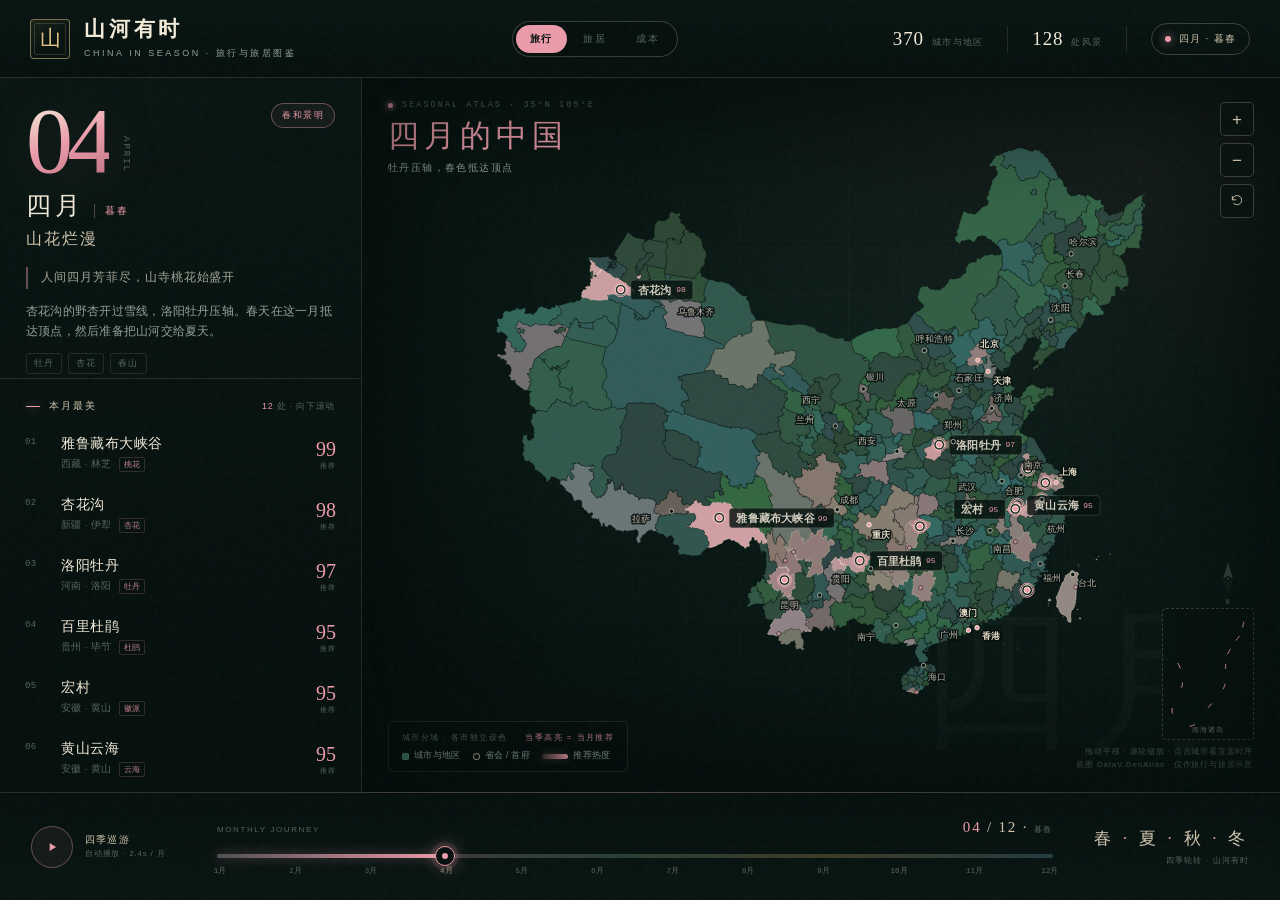
==== 中国四季旅行地图.html @ ec567b85 "Publish China season atlas with GitHub Pages entry" ====
<!DOCTYPE html>
<html lang="zh-CN">
<head>
<meta charset="UTF-8">
<meta name="viewport" content="width=device-width, initial-scale=1.0">
<meta name="theme-color" content="#07110f">
<title>山河有时 · 中国四季旅行与旅居图鉴</title>
<style>:root {
  --bg: #06100e;
  --bg-2: #081512;
  --panel: rgba(8, 20, 17, .78);
  --panel-solid: #0a1815;
  --ink: #f2ead8;
  --ink-dim: #cfc4ac;
  --muted: #8fa39a;
  --faint: #52665f;
  --line: rgba(234, 222, 193, .12);
  --line-strong: rgba(234, 222, 193, .22);
  --gold: #e6c387;
  --gold-bright: #f2d8a4;
  --accent: #eda0ad;
  --accent-rgb: 237, 160, 173;
  --accent-2: #c77f8e;
  --serif: "STZhongsong", "Songti SC", "Noto Serif SC", "SimSun", serif;
  --sans: "PingFang SC", "Microsoft YaHei", "Noto Sans SC", "Hiragino Sans GB", sans-serif;
  --mono: "SFMono-Regular", Consolas, "Liberation Mono", monospace;
}

* { box-sizing: border-box; }

html, body { height: 100%; }

body {
  margin: 0;
  overflow: hidden;
  background: var(--bg);
  color: var(--ink);
  font-family: var(--sans);
  -webkit-font-smoothing: antialiased;
  text-rendering: optimizeLegibility;
}

body::before {
  content: "";
  position: fixed;
  inset: 0;
  z-index: 100;
  pointer-events: none;
  opacity: .045;
  background-image: url("data:image/svg+xml,%3Csvg viewBox='0 0 180 180' xmlns='http://www.w3.org/2000/svg'%3E%3Cfilter id='n'%3E%3CfeTurbulence type='fractalNoise' baseFrequency='.9' numOctaves='3' stitchTiles='stitch'/%3E%3C/filter%3E%3Crect width='100%25' height='100%25' filter='url(%23n)' opacity='.55'/%3E%3C/svg%3E");
}

button, input { font: inherit; }
button { color: inherit; }
button, [role="button"] { -webkit-tap-highlight-color: transparent; }
button:focus-visible, input:focus-visible, [tabindex]:focus-visible {
  outline: 2px solid var(--accent);
  outline-offset: 3px;
}

::selection { background: rgba(var(--accent-rgb), .3); color: #fff; }

#app {
  height: 100vh;
  display: grid;
  grid-template-rows: 78px minmax(0, 1fr) 108px;
  position: relative;
  isolation: isolate;
}

/* ---------- header ---------- */
.topbar {
  display: flex;
  align-items: center;
  justify-content: space-between;
  gap: 24px;
  padding: 0 30px;
  border-bottom: 1px solid var(--line);
  background: linear-gradient(180deg, rgba(9, 22, 19, .96), rgba(7, 17, 15, .82));
  position: relative;
  z-index: 10;
}

.brand { display: flex; align-items: center; gap: 14px; min-width: 0; }

.seal {
  width: 40px;
  height: 40px;
  border: 1px solid rgba(230, 195, 135, .52);
  border-radius: 4px;
  display: grid;
  place-items: center;
  position: relative;
  color: var(--gold);
  font-family: var(--serif);
  font-size: 21px;
  line-height: 1;
  background: linear-gradient(145deg, rgba(230, 195, 135, .08), transparent 60%);
  flex: 0 0 auto;
}
.seal::after {
  content: "";
  position: absolute;
  inset: 3px;
  border: 1px solid rgba(230, 195, 135, .18);
  border-radius: 2px;
}

.brand-copy h1 {
  margin: 0;
  font-family: var(--serif);
  font-size: 21px;
  font-weight: 600;
  letter-spacing: .18em;
  line-height: 1.2;
  white-space: nowrap;
}
.brand-copy p {
  margin: 4px 0 0;
  color: var(--muted);
  font-size: 9px;
  letter-spacing: .28em;
  text-transform: uppercase;
  white-space: nowrap;
}

.top-meta {
  display: flex;
  align-items: center;
  gap: 24px;
  color: var(--muted);
  font-size: 11px;
  letter-spacing: .08em;
}
.top-stat { display: flex; align-items: baseline; gap: 8px; }
.top-stat strong {
  color: var(--ink);
  font-family: var(--serif);
  font-size: 19px;
  font-weight: 500;
}
.top-stat span { color: var(--faint); font-size: 9px; letter-spacing: .14em; }
.top-divider { width: 1px; height: 26px; background: var(--line); }
.top-pill {
  display: inline-flex;
  align-items: center;
  gap: 8px;
  border: 1px solid var(--line-strong);
  border-radius: 999px;
  padding: 8px 13px;
  color: var(--ink-dim);
  font-size: 10px;
  letter-spacing: .12em;
  white-space: nowrap;
}
.top-pill i {
  width: 6px; height: 6px; border-radius: 50%;
  background: var(--accent);
  box-shadow: 0 0 10px rgba(var(--accent-rgb), .9);
}

/* ---------- layout ---------- */
.workspace {
  min-height: 0;
  display: grid;
  grid-template-columns: 362px minmax(0, 1fr);
  position: relative;
  z-index: 2;
}

/* ---------- sidebar ---------- */
.sidebar {
  min-height: 0;
  display: flex;
  flex-direction: column;
  border-right: 1px solid var(--line);
  background:
    linear-gradient(180deg, rgba(9, 22, 19, .9), rgba(6, 16, 14, .72)),
    radial-gradient(520px 260px at 0% 0%, rgba(var(--accent-rgb), .07), transparent 70%);
  overflow: hidden;
  position: relative;
  z-index: 3;
}
.sidebar::after {
  content: "";
  position: absolute;
  top: 0; right: -1px; bottom: 0; width: 1px;
  background: linear-gradient(180deg, transparent, rgba(var(--accent-rgb), .45), transparent);
  opacity: .55;
  pointer-events: none;
}

.month-hero {
  padding: 25px 26px 0;
  flex: 0 0 auto;
}
.month-head { display: flex; align-items: flex-start; justify-content: space-between; }

.month-figure {
  display: flex;
  align-items: flex-end;
  gap: 12px;
}
.month-num {
  font-family: var(--serif);
  font-size: 94px;
  font-weight: 500;
  line-height: .76;
  letter-spacing: -.06em;
  color: transparent;
  background: linear-gradient(160deg, var(--ink) 0%, var(--accent) 52%, var(--accent-2) 100%);
  -webkit-background-clip: text;
  background-clip: text;
  filter: drop-shadow(0 8px 28px rgba(var(--accent-rgb), .13));
  transform: translateY(2px);
  transition: background .5s ease;
}
.month-en {
  font-family: var(--mono);
  color: var(--faint);
  font-size: 9px;
  letter-spacing: .22em;
  writing-mode: vertical-rl;
  margin-bottom: 2px;
}
.month-seal {
  border: 1px solid rgba(var(--accent-rgb), .4);
  color: var(--accent);
  border-radius: 999px;
  padding: 5px 10px;
  font-size: 9px;
  letter-spacing: .16em;
  background: rgba(var(--accent-rgb), .06);
  white-space: nowrap;
  transition: border-color .5s, color .5s, background .5s;
}

.month-title-row {
  display: flex;
  align-items: baseline;
  gap: 10px;
  margin-top: 15px;
}
.month-cn {
  font-family: var(--serif);
  font-size: 25px;
  letter-spacing: .16em;
  font-weight: 500;
}
.month-season {
  color: var(--accent);
  font-size: 10px;
  letter-spacing: .22em;
  padding-left: 10px;
  border-left: 1px solid rgba(var(--accent-rgb), .35);
  transition: color .5s;
}
.month-headline {
  margin: 7px 0 0;
  font-family: var(--serif);
  font-size: 16px;
  font-weight: 500;
  letter-spacing: .12em;
  color: var(--ink-dim);
}

.month-poem {
  margin: 17px 0 0;
  padding-left: 13px;
  border-left: 2px solid rgba(var(--accent-rgb), .42);
  font-family: var(--serif);
  color: rgba(242, 234, 216, .68);
  font-size: 12px;
  line-height: 1.8;
  letter-spacing: .08em;
  transition: border-color .5s;
}
.month-copy {
  margin: 12px 0 0;
  color: var(--muted);
  font-size: 11.5px;
  line-height: 1.75;
  letter-spacing: .02em;
  min-height: 40px;
}
.keyword-row { display: flex; flex-wrap: wrap; gap: 6px; margin-top: 12px; }
.keyword {
  font-size: 9px;
  letter-spacing: .12em;
  color: var(--faint);
  border: 1px solid var(--line);
  border-radius: 3px;
  padding: 3px 7px;
}

.best-head {
  display: flex;
  align-items: center;
  justify-content: space-between;
  padding: 20px 26px 10px;
  margin-top: 4px;
  border-top: 1px solid var(--line);
  flex: 0 0 auto;
}
.best-head h3 {
  margin: 0;
  font-size: 10px;
  color: var(--ink-dim);
  font-weight: 500;
  letter-spacing: .2em;
  display: flex;
  align-items: center;
  gap: 9px;
}
.best-head h3::before {
  content: "";
  width: 14px; height: 1px;
  background: var(--accent);
  box-shadow: 0 0 8px rgba(var(--accent-rgb), .7);
}
.best-count { color: var(--faint); font-size: 9px; letter-spacing: .08em; }
.best-count b { color: var(--accent); font-weight: 500; }

.best-list {
  flex: 1 1 auto;
  min-height: 0;
  overflow-y: auto;
  overflow-x: hidden;
  padding: 0 12px 18px;
  scrollbar-width: thin;
  scrollbar-color: rgba(var(--accent-rgb), .3) transparent;
  overscroll-behavior: contain;
}
.best-list::-webkit-scrollbar { width: 5px; }
.best-list::-webkit-scrollbar-thumb {
  background: rgba(var(--accent-rgb), .24);
  border-radius: 10px;
}

.spot-card {
  width: 100%;
  display: grid;
  grid-template-columns: 28px minmax(0, 1fr) auto;
  align-items: center;
  gap: 8px;
  padding: 11px 12px;
  border: 1px solid transparent;
  border-radius: 6px;
  background: transparent;
  text-align: left;
  cursor: pointer;
  position: relative;
  transition: background .2s ease, border-color .2s ease, transform .2s ease;
  animation: cardIn .5s cubic-bezier(.22, .8, .24, 1) both;
  animation-delay: calc(var(--i) * 24ms);
}
.spot-card::before {
  content: "";
  position: absolute;
  left: 0; top: 12px; bottom: 12px;
  width: 2px;
  border-radius: 2px;
  background: var(--accent);
  opacity: 0;
  transform: scaleY(.4);
  transition: opacity .2s, transform .2s;
}
.spot-card:hover, .spot-card.is-hover {
  background: linear-gradient(90deg, rgba(var(--accent-rgb), .09), rgba(255, 255, 255, .015));
  border-color: rgba(var(--accent-rgb), .16);
  transform: translateX(2px);
}
.spot-card:hover::before, .spot-card.is-hover::before { opacity: 1; transform: scaleY(1); }
.spot-card.is-selected { background: rgba(var(--accent-rgb), .08); border-color: rgba(var(--accent-rgb), .28); }

.spot-rank {
  font-family: var(--mono);
  font-size: 9px;
  color: var(--faint);
  letter-spacing: .04em;
  padding-top: 2px;
  align-self: start;
}
.spot-main { min-width: 0; }
.spot-name {
  display: block;
  font-family: var(--serif);
  font-size: 14px;
  letter-spacing: .04em;
  color: var(--ink);
  white-space: nowrap;
  overflow: hidden;
  text-overflow: ellipsis;
}
.spot-meta {
  display: flex;
  align-items: center;
  gap: 7px;
  margin-top: 4px;
  color: var(--faint);
  font-size: 9.5px;
  letter-spacing: .04em;
  white-space: nowrap;
  overflow: hidden;
  text-overflow: ellipsis;
}
.spot-meta em {
  font-style: normal;
  color: rgba(var(--accent-rgb), .8);
  border: 1px solid rgba(var(--accent-rgb), .19);
  border-radius: 2px;
  padding: 1px 4px;
  font-size: 8px;
  letter-spacing: .04em;
}
.spot-score {
  font-family: var(--serif);
  font-size: 20px;
  color: var(--accent);
  line-height: 1;
  text-align: right;
  min-width: 30px;
  transition: color .5s;
}
.spot-score small {
  display: block;
  font-family: var(--sans);
  font-size: 7px;
  color: var(--faint);
  letter-spacing: .12em;
  margin-top: 3px;
}

@keyframes cardIn {
  from { opacity: 0; transform: translateY(7px); }
  to { opacity: 1; transform: translateY(0); }
}

/* ---------- map ---------- */
.map-stage {
  position: relative;
  min-width: 0;
  min-height: 0;
  overflow: hidden;
  background:
    radial-gradient(900px 620px at 56% 45%, rgba(28, 68, 58, .26), transparent 66%),
    radial-gradient(700px 420px at 84% 12%, rgba(var(--accent-rgb), .06), transparent 70%),
    linear-gradient(155deg, #071310 0%, #06100e 55%, #081512 100%);
  touch-action: none;
  isolation: isolate;
}
.map-stage::before {
  content: "";
  position: absolute;
  inset: 0;
  pointer-events: none;
  background-image:
    linear-gradient(rgba(222, 238, 227, .022) 1px, transparent 1px),
    linear-gradient(90deg, rgba(222, 238, 227, .022) 1px, transparent 1px);
  background-size: 54px 54px;
  mask-image: radial-gradient(circle at 55% 50%, #000 20%, transparent 82%);
  -webkit-mask-image: radial-gradient(circle at 55% 50%, #000 20%, transparent 82%);
}
.map-stage::after {
  content: "";
  position: absolute;
  inset: 0;
  pointer-events: none;
  box-shadow: inset 0 0 120px 24px rgba(2, 8, 7, .58);
  z-index: 5;
}

.map-svg {
  position: absolute;
  inset: 0;
  width: 100%;
  height: 100%;
  display: block;
  z-index: 2;
  cursor: grab;
  touch-action: none;
  overflow: visible;
  user-select: none;
}
.map-svg.is-dragging { cursor: grabbing; }

.graticule {
  fill: none;
  stroke: rgba(219, 236, 224, .065);
  stroke-width: .6;
  stroke-dasharray: 2 7;
  vector-effect: non-scaling-stroke;
}

.map-city {
  stroke: rgba(4, 12, 10, .58);
  stroke-width: .55;
  stroke-linejoin: round;
  vector-effect: non-scaling-stroke;
  transition: fill .45s ease, stroke .2s ease, stroke-width .2s ease;
}
.map-city.is-hot {
  stroke: rgba(255, 242, 214, .38);
  stroke-width: .95;
}
.map-city.is-focus {
  stroke: rgba(var(--accent-rgb), .95);
  stroke-width: 1.6;
}

.capital-layer, .marker-layer { pointer-events: none; }

.capital-leader {
  stroke: rgba(235, 226, 205, .24);
  stroke-width: .7;
  stroke-dasharray: 2 2;
  vector-effect: non-scaling-stroke;
}
.capital-dot {
  fill: #071310;
  stroke: rgba(242, 234, 216, .62);
  stroke-width: 1;
  vector-effect: non-scaling-stroke;
}
.capital.is-municipality .capital-dot {
  fill: var(--accent);
  stroke: rgba(255, 246, 225, .9);
}
.capital-label {
  font-family: var(--sans);
  font-size: 9px;
  font-weight: 500;
  fill: rgba(242, 234, 216, .78);
  paint-order: stroke;
  stroke: rgba(4, 11, 9, .86);
  stroke-width: 2.8;
  stroke-linejoin: round;
  letter-spacing: .03em;
  text-anchor: middle;
  user-select: none;
}
.capital.is-municipality .capital-label {
  fill: rgba(255, 244, 220, .9);
  font-weight: 600;
}

.spot-pulse {
  fill: none;
  stroke: var(--accent);
  stroke-width: 1;
  transform-box: fill-box;
  transform-origin: center;
  animation: spotPulse 2.8s ease-out infinite;
}
@keyframes spotPulse {
  0% { transform: scale(.55); opacity: .55; }
  65% { transform: scale(1.9); opacity: 0; }
  100% { transform: scale(1.9); opacity: 0; }
}
.spot-dot {
  fill: rgba(var(--accent-rgb), .55);
  stroke: rgba(7, 19, 16, .8);
  stroke-width: .7;
  vector-effect: non-scaling-stroke;
}
.spot-marker.is-top .spot-dot {
  fill: var(--accent);
  stroke: rgba(255, 246, 225, .9);
  stroke-width: 1;
}
.spot-ring {
  fill: rgba(6, 16, 14, .82);
  stroke: rgba(255, 246, 225, .8);
  stroke-width: 1;
  vector-effect: non-scaling-stroke;
}
.spot-marker.is-hover .spot-ring,
.spot-marker.is-selected .spot-ring {
  stroke: var(--accent);
  stroke-width: 1.6;
}
.spot-label-bg {
  fill: rgba(6, 16, 14, .82);
  stroke: rgba(235, 226, 205, .18);
  stroke-width: .8;
  vector-effect: non-scaling-stroke;
}
.spot-marker.is-hover .spot-label-bg,
.spot-marker.is-selected .spot-label-bg {
  fill: rgba(11, 29, 25, .95);
  stroke: rgba(var(--accent-rgb), .78);
}
.spot-label-text {
  font-family: var(--sans);
  font-size: 10.5px;
  font-weight: 600;
  fill: rgba(242, 234, 216, .86);
  letter-spacing: .02em;
}
.spot-marker.is-hover .spot-label-text,
.spot-marker.is-selected .spot-label-text { fill: #fff5df; }
.spot-label-score {
  font-family: var(--mono);
  font-size: 8px;
  font-weight: 500;
  fill: var(--accent);
  text-anchor: end;
}

.map-watermark {
  position: absolute;
  right: 3.2%;
  bottom: 7%;
  z-index: 1;
  font-family: var(--serif);
  font-size: clamp(80px, 12vw, 180px);
  line-height: .8;
  letter-spacing: .08em;
  color: rgba(235, 226, 205, .028);
  pointer-events: none;
  user-select: none;
  white-space: nowrap;
}

.map-hud {
  position: absolute;
  top: 22px;
  left: 26px;
  z-index: 4;
  pointer-events: none;
}
.map-eyebrow {
  display: flex;
  align-items: center;
  gap: 9px;
  color: var(--faint);
  font-family: var(--mono);
  font-size: 8.5px;
  letter-spacing: .24em;
  text-transform: uppercase;
}
.map-eyebrow::before {
  content: "";
  width: 5px; height: 5px;
  background: var(--accent);
  border-radius: 50%;
  box-shadow: 0 0 0 3px rgba(var(--accent-rgb), .12), 0 0 12px rgba(var(--accent-rgb), .8);
}
.map-hud h2 {
  margin: 8px 0 0;
  font-family: var(--serif);
  font-size: 31px;
  font-weight: 500;
  letter-spacing: .16em;
  line-height: 1.15;
  color: rgba(242, 234, 216, .94);
}
.map-hud h2 span { color: var(--accent); }
.map-hud p {
  margin: 7px 0 0;
  color: var(--muted);
  font-size: 10px;
  letter-spacing: .14em;
}

.map-tools {
  position: absolute;
  top: 24px;
  right: 26px;
  z-index: 8;
  display: flex;
  flex-direction: column;
  gap: 7px;
}
.tool-btn {
  width: 34px; height: 34px;
  border-radius: 5px;
  border: 1px solid var(--line-strong);
  background: rgba(7, 18, 15, .72);
  backdrop-filter: blur(8px);
  color: var(--ink-dim);
  cursor: pointer;
  display: grid;
  place-items: center;
  font-size: 17px;
  line-height: 1;
  transition: border-color .2s, color .2s, background .2s;
}
.tool-btn:hover {
  border-color: rgba(var(--accent-rgb), .55);
  color: var(--accent);
  background: rgba(var(--accent-rgb), .08);
}
.tool-btn svg { width: 15px; height: 15px; }
.tool-btn.reset svg { width: 14px; height: 14px; }

.compass {
  position: absolute;
  right: 34px;
  bottom: 178px;
  z-index: 4;
  width: 36px;
  height: 54px;
  color: var(--faint);
  pointer-events: none;
  text-align: center;
  font-family: var(--mono);
  font-size: 7px;
  letter-spacing: .12em;
}
.compass svg { width: 100%; height: 36px; opacity: .7; }

.map-legend {
  position: absolute;
  left: 26px;
  bottom: 20px;
  z-index: 4;
  max-width: min(620px, calc(100% - 260px));
  padding: 10px 13px 9px;
  border: 1px solid var(--line);
  border-radius: 6px;
  background: rgba(6, 16, 14, .58);
  backdrop-filter: blur(10px);
  pointer-events: none;
}
.legend-title {
  display: flex;
  align-items: center;
  justify-content: space-between;
  gap: 18px;
  color: var(--faint);
  font-size: 8px;
  letter-spacing: .18em;
  margin-bottom: 7px;
}
.legend-title b { color: rgba(var(--accent-rgb), .85); font-weight: 500; }
.legend-row { display: flex; flex-wrap: wrap; gap: 5px 12px; }
.legend-item {
  display: inline-flex;
  align-items: center;
  gap: 5px;
  color: var(--muted);
  font-size: 8.5px;
  letter-spacing: .04em;
}
.legend-dot {
  width: 7px; height: 7px;
  border-radius: 2px;
  box-shadow: inset 0 0 0 1px rgba(255, 255, 255, .1);
}
.city-swatch { background: #3f7768; }
.legend-capital {
  display: inline-block;
  width: 7px; height: 7px;
  border-radius: 50%;
  border: 1px solid rgba(242, 234, 216, .65);
  background: #071310;
  box-shadow: 0 0 0 1px rgba(0, 0, 0, .25);
}
.legend-heat {
  display: inline-block;
  width: 26px; height: 5px;
  border-radius: 4px;
  background: linear-gradient(90deg, rgba(var(--accent-rgb), .22), var(--accent));
  box-shadow: 0 0 8px rgba(var(--accent-rgb), .3);
}

.map-note {
  position: absolute;
  right: 27px;
  bottom: 20px;
  z-index: 4;
  color: rgba(143, 163, 154, .5);
  font-size: 8px;
  letter-spacing: .1em;
  pointer-events: none;
  text-align: right;
  line-height: 1.6;
}

.south-sea {
  position: absolute;
  right: 26px;
  bottom: 52px;
  z-index: 4;
  width: 92px;
  height: 132px;
  border: 1px dashed rgba(234, 222, 193, .22);
  border-radius: 4px;
  background: #071310;
  overflow: hidden;
  pointer-events: none;
}
.south-sea svg { width: 100%; height: 100%; display: block; }
.south-sea-path {
  fill: rgba(var(--accent-rgb), .17);
  stroke: rgba(var(--accent-rgb), .72);
  stroke-width: .8;
  vector-effect: non-scaling-stroke;
}
.south-sea span {
  position: absolute;
  left: 0; right: 0; bottom: 4px;
  text-align: center;
  color: rgba(234, 222, 193, .48);
  font-size: 7px;
  letter-spacing: .16em;
}

.map-tip {
  position: absolute;
  z-index: 20;
  min-width: 170px;
  max-width: 246px;
  padding: 11px 13px;
  border-radius: 5px;
  border: 1px solid rgba(var(--accent-rgb), .28);
  background: rgba(6, 16, 14, .93);
  box-shadow: 0 16px 40px rgba(0, 0, 0, .45), 0 0 0 1px rgba(0, 0, 0, .2);
  backdrop-filter: blur(12px);
  pointer-events: none;
  opacity: 0;
  transform: translateY(5px);
  transition: opacity .15s ease, transform .15s ease;
}
.map-tip.is-on { opacity: 1; transform: translateY(0); }
.tip-kicker { color: var(--accent); font-size: 8px; letter-spacing: .14em; margin-bottom: 4px; }
.tip-title {
  font-family: var(--serif);
  font-size: 15px;
  letter-spacing: .04em;
  color: var(--ink);
  line-height: 1.35;
}
.tip-desc { color: var(--muted); font-size: 9.5px; line-height: 1.6; margin-top: 5px; }
.tip-score { display: flex; align-items: baseline; gap: 6px; margin-top: 6px; }
.tip-score strong { font-family: var(--serif); font-size: 22px; color: var(--accent); font-weight: 500; }
.tip-score span { color: var(--faint); font-size: 8px; letter-spacing: .1em; }
.tip-tags { display: flex; gap: 5px; margin-top: 6px; flex-wrap: wrap; }
.tip-tags i {
  font-style: normal;
  color: rgba(var(--accent-rgb), .85);
  border: 1px solid rgba(var(--accent-rgb), .22);
  border-radius: 2px;
  padding: 1px 5px;
  font-size: 8px;
}
.tip-hint { color: var(--faint); font-size: 8px; letter-spacing: .08em; margin-top: 7px; }
.tip-city-list { list-style: none; margin: 7px 0 0; padding: 0; }
.tip-city-list li {
  display: flex;
  justify-content: space-between;
  gap: 12px;
  color: var(--ink-dim);
  font-size: 9.5px;
  padding: 3px 0;
  border-top: 1px solid rgba(234, 222, 193, .06);
}
.tip-city-list li b { color: var(--accent); font-weight: 500; font-family: var(--mono); font-size: 8px; }

/* ---------- footer / timeline ---------- */
.timeline {
  border-top: 1px solid var(--line);
  background:
    linear-gradient(0deg, rgba(9, 22, 19, .96), rgba(7, 17, 15, .82));
  display: grid;
  grid-template-columns: 160px minmax(0, 1fr) 170px;
  align-items: center;
  gap: 26px;
  padding: 0 31px;
  position: relative;
  z-index: 9;
}
.timeline::before {
  content: "";
  position: absolute;
  top: -1px; left: 0; right: 0; height: 1px;
  background: linear-gradient(90deg, transparent, rgba(var(--accent-rgb), .38), transparent);
  opacity: .55;
  pointer-events: none;
}

.play-wrap { display: flex; align-items: center; gap: 12px; }
.play-btn {
  width: 42px; height: 42px;
  border-radius: 50%;
  border: 1px solid rgba(var(--accent-rgb), .38);
  background: rgba(var(--accent-rgb), .06);
  color: var(--accent);
  cursor: pointer;
  display: grid;
  place-items: center;
  transition: background .2s, box-shadow .2s, border-color .2s;
  flex: 0 0 auto;
}
.play-btn:hover {
  background: rgba(var(--accent-rgb), .14);
  box-shadow: 0 0 24px rgba(var(--accent-rgb), .18);
}
.play-btn svg { width: 14px; height: 14px; }
.play-btn.is-on { animation: playGlow 2.4s ease-in-out infinite; }
@keyframes playGlow {
  0%, 100% { box-shadow: 0 0 0 0 rgba(var(--accent-rgb), .18); }
  50% { box-shadow: 0 0 0 7px rgba(var(--accent-rgb), 0); }
}
.play-label { line-height: 1.35; }
.play-label strong { display: block; font-size: 10px; font-weight: 500; letter-spacing: .12em; color: var(--ink-dim); }
.play-label span { display: block; margin-top: 3px; font-size: 8px; letter-spacing: .1em; color: var(--faint); }

.slider-block { min-width: 0; padding-top: 2px; }
.slider-meta {
  display: flex;
  justify-content: space-between;
  align-items: baseline;
  margin-bottom: 2px;
}
.slider-meta span { color: var(--faint); font-size: 8px; letter-spacing: .2em; text-transform: uppercase; }
.slider-meta strong {
  font-family: var(--serif);
  font-weight: 500;
  font-size: 15px;
  letter-spacing: .12em;
  color: var(--ink-dim);
}
.slider-meta strong b { color: var(--accent); font-weight: 500; }

.slider-shell { position: relative; height: 38px; }
.slider-track {
  position: absolute;
  left: 0; right: 0; top: 16px;
  height: 4px;
  border-radius: 99px;
  background: linear-gradient(90deg, #6cb8cd 0%, #e4a9ba 25%, #8fcb9f 48%, #e2b064 73%, #7cc0d5 100%);
  opacity: .24;
  box-shadow: inset 0 0 0 1px rgba(255,255,255,.06);
}
.slider-fill {
  position: absolute;
  left: 0; top: 16px;
  height: 4px;
  border-radius: 99px;
  background: linear-gradient(90deg, rgba(var(--accent-rgb), .22), var(--accent));
  box-shadow: 0 0 12px rgba(var(--accent-rgb), .38);
  pointer-events: none;
  transition: width .35s cubic-bezier(.22,.8,.24,1), background .5s;
}
.slider-thumb {
  position: absolute;
  top: 8px;
  width: 20px; height: 20px;
  margin-left: -10px;
  border-radius: 50%;
  background: var(--bg);
  border: 1px solid var(--accent);
  box-shadow: 0 0 0 4px rgba(var(--accent-rgb), .1), 0 0 18px rgba(var(--accent-rgb), .45);
  pointer-events: none;
  z-index: 2;
  transition: left .35s cubic-bezier(.22,.8,.24,1), border-color .4s, box-shadow .4s;
}
.slider-thumb::after {
  content: "";
  position: absolute;
  inset: 6px;
  border-radius: 50%;
  background: var(--accent);
}
.slider-shell:focus-within .slider-thumb {
  box-shadow: 0 0 0 5px rgba(var(--accent-rgb), .16), 0 0 22px rgba(var(--accent-rgb), .55);
  transition: box-shadow .4s;
}
.slider-shell:focus-within .slider-fill { transition: background .5s; }
.slider-shell:focus-within .slider-track { opacity: .38; }
#monthRange {
  position: absolute;
  left: 0; right: 0; top: 0;
  width: 100%; height: 38px;
  margin: 0;
  opacity: 0;
  cursor: pointer;
  z-index: 3;
  -webkit-appearance: none;
  appearance: none;
}
#monthRange::-webkit-slider-thumb { -webkit-appearance: none; width: 24px; height: 28px; }
#monthRange::-moz-range-thumb { width: 24px; height: 28px; border: 0; background: transparent; }

.month-labels {
  position: absolute;
  left: -6px; right: -6px; top: 28px;
  z-index: 4;
  display: flex;
  justify-content: space-between;
  pointer-events: none;
}
.month-labels span {
  width: 18px;
  text-align: center;
  font-family: var(--mono);
  font-size: 7.5px;
  color: var(--faint);
  transition: color .2s;
}
.month-labels span.is-now { color: var(--accent); font-weight: 600; }
.month-labels span.is-season { color: rgba(207, 196, 172, .48); }

.timeline-right { text-align: right; line-height: 1.5; }
.timeline-right .season-word {
  font-family: var(--serif);
  font-size: 17px;
  letter-spacing: .22em;
  color: var(--ink-dim);
}
.timeline-right .season-word b { color: var(--accent); font-weight: 500; }
.timeline-right small {
  display: block;
  margin-top: 3px;
  font-size: 8px;
  color: var(--faint);
  letter-spacing: .14em;
}

/* ---------- modal ---------- */
.detail-dialog {
  width: min(850px, calc(100vw - 40px));
  max-height: min(640px, calc(100vh - 50px));
  padding: 0;
  border: 1px solid rgba(234, 222, 193, .18);
  border-radius: 14px;
  background: #0a1815;
  color: var(--ink);
  overflow: hidden;
  box-shadow: 0 40px 120px rgba(0, 0, 0, .65);
}
.detail-dialog::backdrop {
  background: rgba(2, 8, 7, .7);
  backdrop-filter: blur(9px);
}
.detail-dialog[open] { animation: dialogIn .35s cubic-bezier(.22, .8, .24, 1) both; }
@keyframes dialogIn {
  from { opacity: 0; transform: translateY(14px) scale(.985); }
  to { opacity: 1; transform: translateY(0) scale(1); }
}
.detail-close {
  position: absolute;
  top: 14px; right: 14px;
  z-index: 5;
  width: 32px; height: 32px;
  border-radius: 50%;
  border: 1px solid rgba(255, 255, 255, .18);
  background: rgba(4, 12, 10, .48);
  backdrop-filter: blur(8px);
  color: rgba(255, 255, 255, .8);
  cursor: pointer;
  display: grid;
  place-items: center;
  font-size: 17px;
}
.detail-close:hover { background: rgba(255, 255, 255, .1); color: #fff; }
.detail-close:focus-visible {
  outline: 1px solid rgba(230, 195, 135, .55);
  outline-offset: 2px;
}

.detail-grid { display: grid; grid-template-columns: 310px minmax(0, 1fr); min-height: 480px; }

.detail-art {
  position: relative;
  overflow: hidden;
  min-height: 480px;
  background: var(--sky2);
  --sky1: #183c36;
  --sky2: #071512;
  --sun: #d9b274;
  --m1: #2f5c50;
  --m2: #21443c;
  --m3: #122a25;
  --m4: #0b1d19;
}
.detail-art svg { position: absolute; inset: 0; width: 100%; height: 100%; }
.art-grain {
  position: absolute;
  inset: 0;
  background-image: url("data:image/svg+xml,%3Csvg viewBox='0 0 180 180' xmlns='http://www.w3.org/2000/svg'%3E%3Cfilter id='n'%3E%3CfeTurbulence type='fractalNoise' baseFrequency='.85' numOctaves='2' stitchTiles='stitch'/%3E%3C/filter%3E%3Crect width='100%25' height='100%25' filter='url(%23n)' opacity='.5'/%3E%3C/svg%3E");
  opacity: .06;
  mix-blend-mode: screen;
  pointer-events: none;
}
.art-vignette {
  position: absolute;
  inset: 0;
  background: linear-gradient(180deg, rgba(2, 8, 7, .05) 30%, rgba(2, 8, 7, .82) 100%);
}
.art-caption {
  position: absolute;
  left: 24px; right: 22px; bottom: 24px;
  z-index: 2;
}
.art-caption .art-kicker {
  color: rgba(255, 255, 255, .55);
  font-size: 8px;
  letter-spacing: .22em;
  text-transform: uppercase;
}
.art-caption h2 {
  margin: 7px 0 0;
  font-family: var(--serif);
  font-size: 27px;
  line-height: 1.3;
  font-weight: 500;
  letter-spacing: .04em;
  color: #fff9ec;
  text-shadow: 0 3px 24px rgba(0, 0, 0, .4);
}
.art-caption p {
  margin: 7px 0 0;
  color: rgba(255, 249, 236, .62);
  font-size: 9.5px;
  letter-spacing: .08em;
}
.art-seal {
  position: absolute;
  top: 22px; left: 23px;
  z-index: 2;
  border: 1px solid rgba(255, 249, 236, .32);
  border-radius: 3px;
  padding: 5px 7px;
  color: rgba(255, 249, 236, .7);
  font-family: var(--serif);
  font-size: 10px;
  letter-spacing: .16em;
  writing-mode: vertical-rl;
}

.detail-body {
  padding: 31px 32px 26px;
  display: flex;
  flex-direction: column;
  min-width: 0;
  overflow-y: auto;
}
.detail-top { display: flex; justify-content: space-between; gap: 18px; align-items: flex-start; }
.detail-kicker {
  display: flex;
  align-items: center;
  gap: 8px;
  color: var(--faint);
  font-size: 8px;
  letter-spacing: .18em;
  text-transform: uppercase;
}
.detail-kicker i { width: 14px; height: 1px; background: var(--accent); display: inline-block; }
.detail-tags { display: flex; gap: 5px; flex-wrap: wrap; justify-content: flex-end; }
.detail-tags span {
  color: rgba(230, 195, 135, .8);
  border: 1px solid rgba(230, 195, 135, .22);
  border-radius: 2px;
  padding: 3px 6px;
  font-size: 8px;
  letter-spacing: .05em;
}
.detail-name {
  margin: 13px 0 0;
  font-family: var(--serif);
  font-size: 30px;
  font-weight: 500;
  letter-spacing: .05em;
  line-height: 1.25;
}
.detail-loc {
  margin: 7px 0 0;
  color: var(--muted);
  font-size: 10px;
  letter-spacing: .08em;
}
.detail-score-row {
  display: flex;
  align-items: flex-end;
  gap: 16px;
  margin-top: 19px;
  padding: 13px 0 14px;
  border-top: 1px solid var(--line);
  border-bottom: 1px solid var(--line);
}
.big-score {
  font-family: var(--serif);
  font-size: 51px;
  line-height: .9;
  color: var(--accent);
  font-weight: 500;
  letter-spacing: -.04em;
}
.big-score small { font-family: var(--sans); font-size: 9px; color: var(--faint); letter-spacing: .1em; margin-left: 5px; }
.score-copy { padding-bottom: 2px; }
.score-copy strong { display: block; color: var(--ink-dim); font-size: 10px; font-weight: 500; letter-spacing: .08em; }
.score-copy span { display: block; margin-top: 4px; color: var(--faint); font-size: 8.5px; letter-spacing: .04em; }
.score-rank {
  margin-left: auto;
  font-family: var(--mono);
  color: var(--faint);
  font-size: 8px;
  text-align: right;
  line-height: 1.6;
  padding-bottom: 2px;
}
.score-rank b { display: block; color: var(--accent); font-size: 16px; font-weight: 500; }

.detail-desc {
  margin: 17px 0 0;
  color: var(--ink-dim);
  font-size: 12px;
  line-height: 1.9;
  letter-spacing: .02em;
}
.detail-best {
  margin: 12px 0 0;
  color: var(--muted);
  font-size: 10px;
  line-height: 1.7;
}
.detail-best b { color: var(--gold); font-weight: 500; }

.chart-block { margin-top: auto; padding-top: 19px; }
.chart-head {
  display: flex;
  justify-content: space-between;
  align-items: baseline;
  margin-bottom: 8px;
}
.chart-head span { color: var(--faint); font-size: 8px; letter-spacing: .16em; }
.chart-head em { color: var(--faint); font-style: normal; font-size: 8px; }
.mini-chart {
  display: grid;
  grid-template-columns: repeat(12, 1fr);
  gap: 4px;
  align-items: end;
  height: 72px;
}
.chart-bar {
  height: 100%;
  border: 0;
  padding: 0;
  background: transparent;
  cursor: pointer;
  display: flex;
  flex-direction: column;
  justify-content: flex-end;
  align-items: center;
  gap: 4px;
  border-radius: 2px;
}
.chart-bar i {
  display: block;
  width: 100%;
  min-height: 2px;
  border-radius: 1px;
  background: rgba(234, 222, 193, .14);
  transition: height .35s ease, background .25s ease;
}
.chart-bar:hover i { background: rgba(var(--accent-rgb), .55); }
.chart-bar.is-peak i { background: rgba(var(--accent-rgb), .46); }
.chart-bar.is-now i { background: var(--accent); box-shadow: 0 0 9px rgba(var(--accent-rgb), .5); }
.chart-bar span {
  font-family: var(--mono);
  font-size: 6.5px;
  color: var(--faint);
  line-height: 1;
}
.chart-bar.is-now span { color: var(--accent); }
.detail-actions { display: flex; gap: 9px; margin-top: 18px; }
.btn {
  border: 1px solid var(--line-strong);
  background: transparent;
  color: var(--ink-dim);
  border-radius: 3px;
  padding: 9px 15px;
  font-size: 9.5px;
  letter-spacing: .1em;
  cursor: pointer;
  transition: background .2s, border-color .2s, color .2s;
}
.btn:hover { border-color: rgba(var(--accent-rgb), .55); color: var(--accent); background: rgba(var(--accent-rgb), .06); }
.btn.primary {
  background: rgba(var(--accent-rgb), .12);
  border-color: rgba(var(--accent-rgb), .45);
  color: var(--accent);
}
.btn.primary:hover { background: rgba(var(--accent-rgb), .2); }
.btn svg { width: 11px; height: 11px; vertical-align: -1px; margin-right: 5px; }
.detail-footnote {
  margin-top: 11px;
  color: rgba(143, 163, 154, .52);
  font-size: 7.5px;
  line-height: 1.6;
  letter-spacing: .02em;
}

.toast {
  position: fixed;
  left: 50%;
  bottom: 130px;
  transform: translate(-50%, 8px);
  z-index: 200;
  border: 1px solid rgba(var(--accent-rgb), .3);
  background: rgba(6, 16, 14, .94);
  color: var(--ink-dim);
  padding: 9px 16px;
  border-radius: 4px;
  font-size: 10px;
  letter-spacing: .06em;
  opacity: 0;
  pointer-events: none;
  transition: opacity .2s, transform .2s;
}
.toast.is-on { opacity: 1; transform: translate(-50%, 0); }

.sr-only {
  position: absolute !important;
  width: 1px; height: 1px;
  padding: 0; margin: -1px;
  overflow: hidden;
  clip: rect(0, 0, 0, 0);
  white-space: nowrap;
  border: 0;
}

/* ---------- livability mode ---------- */
.mode-switch {
  display: inline-flex;
  align-items: center;
  gap: 2px;
  padding: 3px;
  border: 1px solid var(--line-strong);
  border-radius: 999px;
  background: rgba(6, 16, 14, .58);
  flex: 0 0 auto;
}
.mode-btn {
  border: 0;
  border-radius: 999px;
  padding: 7px 14px;
  background: transparent;
  color: var(--faint);
  cursor: pointer;
  font-size: 10px;
  letter-spacing: .16em;
  transition: color .2s, background .2s, box-shadow .2s;
}
.mode-btn:hover { color: var(--ink-dim); }
.mode-btn.is-active {
  color: #071310;
  background: var(--accent);
  box-shadow: none;
  font-weight: 600;
}
body.mode-live .legend-heat {
  background: linear-gradient(90deg, #294a57 0%, #4d8774 38%, #b7b170 68%, #f0d39a 100%);
  box-shadow: 0 0 8px rgba(222, 195, 125, .24);
}
body.mode-live .map-stage {
  background:
    radial-gradient(900px 620px at 56% 45%, rgba(38, 68, 63, .24), transparent 66%),
    radial-gradient(700px 420px at 84% 12%, rgba(212, 185, 112, .055), transparent 70%),
    linear-gradient(155deg, #071310 0%, #06100e 55%, #081512 100%);
}

/* ---------- city climate dialog ---------- */
.city-dialog {
  width: min(900px, calc(100vw - 40px));
  max-height: min(720px, calc(100vh - 48px));
  padding: 0;
  border: 1px solid rgba(234, 222, 193, .2);
  border-radius: 14px;
  background: #0a1815;
  color: var(--ink);
  overflow: hidden;
  box-shadow: 0 40px 120px rgba(0, 0, 0, .68);
}
.city-dialog::backdrop {
  background: rgba(2, 8, 7, .72);
  backdrop-filter: blur(9px);
}
.city-dialog[open] { animation: dialogIn .35s cubic-bezier(.22, .8, .24, 1) both; }
.city-close { z-index: 6; }
.city-grid {
  display: grid;
  grid-template-columns: 310px minmax(0, 1fr);
  max-height: min(720px, calc(100vh - 48px));
}
.city-info {
  padding: 31px 27px 26px;
  border-right: 1px solid var(--line);
  background:
    radial-gradient(360px 240px at 0% 0%, rgba(var(--accent-rgb), .1), transparent 70%),
    linear-gradient(180deg, rgba(9, 23, 20, .96), rgba(7, 17, 15, .78));
  overflow-y: auto;
}
.city-kicker {
  color: var(--faint);
  font-family: var(--mono);
  font-size: 7.5px;
  letter-spacing: .16em;
  line-height: 1.7;
}
.city-name {
  margin: 16px 0 0;
  font-family: var(--serif);
  font-size: 36px;
  font-weight: 500;
  letter-spacing: .06em;
  line-height: 1.1;
}
.city-meta {
  margin: 8px 0 0;
  color: var(--muted);
  font-size: 9.5px;
  letter-spacing: .06em;
}
.city-score-line {
  display: flex;
  align-items: center;
  gap: 13px;
  margin-top: 22px;
  padding: 14px 0;
  border-top: 1px solid var(--line);
  border-bottom: 1px solid var(--line);
}
.city-score-line > strong {
  font-family: var(--serif);
  font-size: 52px;
  line-height: .9;
  font-weight: 500;
  color: var(--accent);
  letter-spacing: -.04em;
}
.city-score-line > span {
  color: var(--ink-dim);
  font-size: 9.5px;
  line-height: 1.6;
  letter-spacing: .04em;
}
.city-score-line small {
  display: block;
  margin-top: 2px;
  color: var(--faint);
  font-size: 7.5px;
  letter-spacing: .06em;
}
.city-best-box {
  margin-top: 19px;
  padding: 13px 14px;
  border: 1px solid rgba(var(--accent-rgb), .24);
  border-radius: 5px;
  background: rgba(var(--accent-rgb), .055);
}
.city-best-box span {
  display: block;
  color: var(--faint);
  font-size: 8px;
  letter-spacing: .16em;
}
.city-best-box strong {
  display: block;
  margin-top: 7px;
  font-family: var(--serif);
  font-size: 16px;
  font-weight: 500;
  line-height: 1.55;
  letter-spacing: .04em;
  color: var(--gold-bright);
}
.city-summary {
  margin: 17px 0 0;
  color: var(--ink-dim);
  font-size: 11px;
  line-height: 1.9;
  letter-spacing: .01em;
}
.city-stats {
  display: grid;
  grid-template-columns: repeat(3, 1fr);
  gap: 6px;
  margin-top: 18px;
}
.city-stat {
  padding: 9px 8px;
  border: 1px solid var(--line);
  border-radius: 4px;
  background: rgba(255, 255, 255, .015);
}
.city-stat span {
  display: block;
  color: var(--faint);
  font-size: 7.5px;
  letter-spacing: .08em;
}
.city-stat strong {
  display: block;
  margin-top: 5px;
  font-family: var(--serif);
  font-size: 18px;
  font-weight: 500;
  color: var(--ink);
}
.city-stat small {
  display: block;
  margin-top: 3px;
  color: var(--faint);
  font-size: 7px;
  line-height: 1.45;
}
.city-viz {
  padding: 29px 30px 22px;
  overflow-y: auto;
  min-width: 0;
}
.city-viz .chart-head { margin-bottom: 9px; }
.city-viz .chart-head em { color: var(--faint); font-style: normal; }
.comfort-chart {
  display: grid;
  grid-template-columns: repeat(12, minmax(0, 1fr));
  gap: 5px;
  height: 116px;
  padding: 4px 0 0;
}
.comfort-month {
  display: flex;
  flex-direction: column;
  justify-content: flex-end;
  gap: 5px;
  min-width: 0;
  border-radius: 3px;
  padding: 2px 1px 3px;
  transition: background .2s;
}
.comfort-month.is-now { background: rgba(var(--accent-rgb), .09); }
.comfort-bars {
  display: flex;
  align-items: flex-end;
  gap: 2px;
  height: 93px;
}
.comfort-bar {
  display: block;
  flex: 1 1 0;
  min-height: 2px;
  border-radius: 1px 1px 0 0;
  background: var(--c);
  opacity: .82;
  transition: height .35s ease, opacity .2s;
}
.comfort-month.is-now .comfort-bar { opacity: 1; box-shadow: 0 0 6px rgba(var(--accent-rgb), .28); }
.comfort-month > span {
  font-family: var(--mono);
  font-size: 6.5px;
  color: var(--faint);
  text-align: center;
}
.comfort-month.is-now > span { color: var(--accent); }
.comfort-key {
  display: flex;
  align-items: center;
  justify-content: flex-end;
  gap: 7px;
  margin-top: 4px;
  color: var(--faint);
  font-size: 7px;
  letter-spacing: .06em;
}
.comfort-key i {
  display: block;
  width: 90px;
  height: 4px;
  border-radius: 4px;
  background: linear-gradient(90deg, #294a57, #4d8774, #b7b170, #f0d39a);
}
.temp-head { margin-top: 22px; }
.temp-chart { width: 100%; min-height: 134px; }
.temp-chart svg { display: block; width: 100%; height: auto; overflow: visible; }
.temp-grid { stroke: rgba(235, 226, 205, .09); stroke-width: 1; }
.temp-grid-label { fill: rgba(143, 163, 154, .65); font-family: var(--mono); font-size: 7px; }
.temp-band { fill: rgba(var(--accent-rgb), .10); }
.temp-line { fill: none; stroke: var(--accent); stroke-width: 1.5; vector-effect: non-scaling-stroke; }
.temp-app-line { fill: none; stroke: rgba(255, 244, 218, .52); stroke-width: 1; stroke-dasharray: 3 3; vector-effect: non-scaling-stroke; }
.temp-dot { fill: var(--accent); stroke: rgba(7, 18, 15, .9); stroke-width: 1; }
.temp-month-label { fill: rgba(242, 234, 216, .45); font-family: var(--mono); font-size: 7px; text-anchor: middle; }
.temp-now { fill: rgba(var(--accent-rgb), .08); }
.temp-key {
  display: flex;
  flex-wrap: wrap;
  gap: 6px 14px;
  margin-top: 3px;
  color: var(--faint);
  font-size: 7px;
  letter-spacing: .04em;
}
.temp-key span { display: inline-flex; align-items: center; gap: 5px; }
.temp-key i { display: inline-block; width: 14px; height: 2px; }
.key-solid { background: var(--accent); }
.key-dash { background: repeating-linear-gradient(90deg, rgba(255, 244, 218, .55) 0 3px, transparent 3px 6px); }
.key-band { height: 6px !important; background: rgba(var(--accent-rgb), .16); }
.city-actions { display: flex; gap: 8px; margin-top: 20px; flex-wrap: wrap; }
.city-footnote {
  margin: 12px 0 0;
  color: rgba(143, 163, 154, .52);
  font-size: 7.5px;
  line-height: 1.65;
}

body.mode-cost .timeline { display: none; }
body.mode-cost #app { grid-template-rows: 78px minmax(0, 1fr); }
body.mode-cost .map-stage {
  background:
    radial-gradient(900px 620px at 56% 45%, rgba(75, 52, 32, .16), transparent 66%),
    radial-gradient(700px 420px at 84% 12%, rgba(226, 137, 83, .06), transparent 70%),
    linear-gradient(155deg, #100f0c 0%, #0b0e0c 55%, #10110e 100%);
}
body.mode-cost .legend-heat {
  background: linear-gradient(90deg, #31575f 0%, #638b70 36%, #c2a15d 68%, #e8895e 100%);
  box-shadow: 0 0 8px rgba(226, 137, 83, .22);
}

.cost-block {
  margin-top: 18px;
  padding-top: 15px;
  border-top: 1px solid var(--line);
}
.cost-head {
  display: flex;
  align-items: baseline;
  gap: 9px;
  flex-wrap: wrap;
}
.cost-head > span {
  color: var(--faint);
  font-size: 8px;
  letter-spacing: .14em;
}
.cost-head > strong {
  margin-left: auto;
  font-family: var(--serif);
  font-size: 29px;
  line-height: 1;
  font-weight: 500;
  color: var(--gold-bright);
  letter-spacing: -.03em;
}
.cost-head > small {
  color: var(--faint);
  font-size: 7px;
  letter-spacing: .04em;
}
.cost-grid {
  display: grid;
  grid-template-columns: 1fr 1fr;
  gap: 5px 12px;
  margin-top: 11px;
}
.cost-grid > div {
  display: flex;
  justify-content: space-between;
  gap: 6px;
  padding: 4px 0;
  border-bottom: 1px solid rgba(234, 222, 193, .06);
}
.cost-grid span { color: var(--faint); font-size: 8px; }
.cost-grid b { color: var(--ink-dim); font-family: var(--mono); font-size: 8.5px; font-weight: 500; }
.cost-note {
  margin: 9px 0 0;
  color: rgba(143, 163, 154, .55);
  font-size: 7px;
  line-height: 1.6;
}

/* ---------- responsive ---------- */
@media (max-width: 1180px) {
  .workspace { grid-template-columns: 320px minmax(0, 1fr); }
  .month-figure { gap: 9px; }
  .month-num { font-size: 82px; }
  .top-meta { gap: 16px; }
  .top-stat:nth-of-type(2) { display: none; }
  .map-hud h2 { font-size: 27px; }
}

@media (min-width: 901px) and (max-height: 820px) {
  .month-hero { padding-top: 16px; }
  .month-num { font-size: 64px; }
  .month-poem, .month-copy, .keyword-row { display: none; }
  .month-title-row { margin-top: 11px; }
  .month-headline { margin-top: 4px; }
  .best-head { padding: 12px 26px 7px; }
  .spot-card { padding-top: 8px; padding-bottom: 8px; }
  .spot-score { font-size: 18px; }
  .map-hud h2 { font-size: 27px; }
}

@media (max-width: 900px) {
  body { overflow: auto; }
  #app { display: block; height: auto; min-height: 100vh; }
  .topbar {
    height: 66px;
    padding: 0 17px;
    position: sticky;
    top: 0;
    backdrop-filter: blur(14px);
  }
  .brand-copy h1 { font-size: 18px; }
  .brand-copy p { font-size: 7.5px; letter-spacing: .2em; }
  .seal { width: 35px; height: 35px; font-size: 18px; }
  .top-meta { display: none; }
  .mode-switch { margin-left: auto; }
  .mode-btn { padding: 6px 11px; font-size: 9px; }
  .city-dialog { max-height: calc(100vh - 24px); }
  .city-grid { display: block; max-height: calc(100vh - 24px); overflow-y: auto; }
  .city-info { border-right: 0; border-bottom: 1px solid var(--line); padding: 24px 21px 20px; overflow: visible; }
  .city-viz { padding: 21px 21px 18px; }
  .city-name { font-size: 30px; }
  .city-stats { margin-top: 14px; }
  .city-viz { max-height: none; }
  .comfort-chart { height: 98px; }
  .comfort-bars { height: 76px; }
  .temp-head { margin-top: 16px; }
  .temp-chart { min-height: 110px; }
  .workspace { display: flex; flex-direction: column; }
  .map-stage { order: 1; height: 58vh; min-height: 370px; }
  .map-watermark { display: none; }
  .sidebar { order: 2; border-right: 0; border-top: 1px solid var(--line); }
  .month-hero { padding: 22px 22px 0; }
  .month-num { font-size: 78px; }
  .month-copy { min-height: 0; }
  .best-head { padding: 17px 22px 9px; }
  .best-list { max-height: 440px; padding: 0 10px 14px; }
  .timeline {
    position: sticky;
    bottom: 0;
    height: auto;
    grid-template-columns: auto minmax(0, 1fr);
    padding: 10px 16px 11px;
    gap: 12px;
    backdrop-filter: blur(16px);
    background: rgba(7, 17, 15, .93);
  }
  .play-wrap { gap: 0; }
  .play-label { display: none; }
  .play-btn { width: 38px; height: 38px; }
  .timeline-right { display: none; }
  .slider-meta { margin-bottom: -1px; }
  .slider-meta strong { font-size: 13px; }
  .map-hud { top: 16px; left: 17px; }
  .map-hud h2 { font-size: 23px; }
  .map-hud p { font-size: 8px; }
  .map-tools { top: 16px; right: 16px; }
  .map-legend { left: 15px; bottom: 13px; max-width: calc(100% - 130px); padding: 8px 10px; }
  .legend-row { gap: 4px 8px; }
  .legend-item { font-size: 7.5px; }
  .legend-title { font-size: 7px; margin-bottom: 5px; }
  .map-note { display: none; }
  .south-sea { display: none; }
  .compass { display: none; }
  .detail-dialog { max-height: calc(100vh - 26px); }
  .detail-grid { grid-template-columns: 1fr; min-height: 0; }
  .detail-art { min-height: 190px; height: 190px; }
  .art-caption { left: 18px; bottom: 16px; }
  .art-caption h2 { font-size: 22px; }
  .art-seal { top: 15px; left: 16px; font-size: 8px; }
  .detail-body { padding: 22px 21px; max-height: calc(100vh - 230px); }
  .detail-name { font-size: 25px; }
  .big-score { font-size: 43px; }
  .detail-desc { font-size: 11px; }
}

@media (max-width: 560px) {
  .topbar { padding: 0 13px; }
  .brand-copy p { display: none; }
  .map-stage { height: 52vh; min-height: 330px; }
  .map-hud h2 { font-size: 20px; letter-spacing: .12em; }
  .map-hud p { max-width: 190px; line-height: 1.6; }
  .map-legend { max-width: calc(100% - 110px); }
  .legend-row { gap: 3px 7px; }
  .month-figure { align-items: flex-end; }
  .month-num { font-size: 70px; }
  .month-hero { padding: 18px 18px 0; }
  .best-head { padding: 15px 18px 8px; }
  .best-list { max-height: 420px; }
  .spot-card { grid-template-columns: 24px minmax(0, 1fr) auto; padding: 10px 9px; }
  .spot-name { font-size: 13px; }
  .detail-body { padding: 19px 17px; }
  .detail-score-row { gap: 12px; }
  .score-rank { display: none; }
  .detail-tags { display: none; }
  .chart-block { padding-top: 14px; }
  .mini-chart { height: 64px; gap: 3px; }
  .detail-actions { flex-wrap: wrap; }
  .toast { bottom: 84px; }
}

@media (prefers-reduced-motion: reduce) {
  *, *::before, *::after {
    animation-duration: .001ms !important;
    animation-iteration-count: 1 !important;
    scroll-behavior: auto !important;
    transition-duration: .001ms !important;
  }
}
</style>
</head>
<body>
<div id="app">
  <header class="topbar">
    <div class="brand">
      <div class="seal" aria-hidden="true">山</div>
      <div class="brand-copy">
        <h1>山河有时</h1>
        <p>China in Season · 旅行与旅居图鉴</p>
      </div>
    </div>
    <div class="mode-switch" role="tablist" aria-label="地图模式">
      <button class="mode-btn" type="button" data-mode="travel" role="tab" aria-selected="false">旅行</button>
      <button class="mode-btn" type="button" data-mode="live" role="tab" aria-selected="false">旅居</button>
      <button class="mode-btn" type="button" data-mode="cost" role="tab" aria-selected="false" aria-label="生活成本">成本</button>
    </div>
    <div class="top-meta">
      <div class="top-stat"><strong id="statCities">370</strong><span>城市与地区</span></div>
      <div class="top-divider"></div>
      <div class="top-stat"><strong id="statSpots">128</strong><span>处风景</span></div>
      <div class="top-divider"></div>
      <div class="top-pill"><i aria-hidden="true"></i><span id="headerSeason">四月 · 暮春</span></div>
    </div>
  </header>

  <div class="workspace">
    <aside class="sidebar" aria-label="本月旅行推荐">
      <div class="month-hero">
        <div class="month-head">
          <div class="month-figure">
            <span class="month-num" id="monthNum">04</span>
            <span class="month-en" id="monthEn">APRIL</span>
          </div>
          <span class="month-seal" id="monthSeal">春和景明</span>
        </div>
        <div class="month-title-row">
          <span class="month-cn" id="monthCn">四月</span>
          <span class="month-season" id="monthSeason">暮春</span>
        </div>
        <h2 class="month-headline" id="monthHeadline">山花烂漫</h2>
        <p class="month-poem" id="monthPoem">人间四月芳菲尽，山寺桃花始盛开</p>
        <p class="month-copy" id="monthCopy">杏花沟的野杏开过雪线，洛阳牡丹压轴，春天在这一月抵达顶点。</p>
        <div class="keyword-row" id="keywordRow"></div>
      </div>

      <div class="best-head">
        <h3 id="bestTitle">本月最美</h3>
        <span class="best-count"><b id="bestCount">12</b> <span id="bestUnit">处</span> · 向下滚动</span>
      </div>
      <div class="best-list" id="bestList"></div>
    </aside>

    <section class="map-stage" id="mapStage" aria-label="中国四季旅行地图">
      <svg id="mapSvg" class="map-svg" role="application" aria-label="矢量中国地图，可拖动和缩放，悬停查看城市，点击查看本月风景">
        <g id="mapViewport">
          <path id="graticule" class="graticule" aria-hidden="true"></path>
          <g id="cityLayer" aria-hidden="true"></g>
        </g>
        <g id="markerLayer" class="marker-layer" aria-hidden="true"></g>
        <g id="capitalLayer" class="capital-layer" aria-hidden="true"></g>
      </svg>
      <div class="map-watermark" id="mapWatermark" aria-hidden="true">四月</div>

      <div class="map-hud">
        <div class="map-eyebrow" id="mapEyebrow">Seasonal atlas · 35°N 105°E</div>
        <h2><span id="mapMonthCn">四月</span><span id="mapTitleSuffix">的中国</span></h2>
        <p id="mapHudCopy">桃花、牡丹与雪山同框</p>
      </div>

      <div class="map-tools">
        <button class="tool-btn" id="zoomIn" type="button" aria-label="放大地图">+</button>
        <button class="tool-btn" id="zoomOut" type="button" aria-label="缩小地图">−</button>
        <button class="tool-btn reset" id="zoomReset" type="button" aria-label="重置地图视图">
          <svg viewBox="0 0 24 24" fill="none" stroke="currentColor" stroke-width="1.6" stroke-linecap="round" stroke-linejoin="round" aria-hidden="true"><path d="M4 10a8 8 0 1 1 2.4 6.3"/><path d="M4 4v6h6"/></svg>
        </button>
      </div>

      <div class="compass" aria-hidden="true">
        <svg viewBox="0 0 40 52" fill="none">
          <path d="M20 3 L27 27 L20 23 L13 27 Z" fill="currentColor" opacity=".8"/>
          <path d="M20 49 L13 27 L20 31 L27 27 Z" fill="currentColor" opacity=".2"/>
          <circle cx="20" cy="27" r="1.4" fill="currentColor"/>
        </svg>
        N
      </div>

      <div class="south-sea" aria-label="南海诸岛示意图">
        <svg id="southSeaSvg" viewBox="0 0 100 140" preserveAspectRatio="xMidYMid meet" aria-hidden="true">
          <path id="southSeaPath" class="south-sea-path"></path>
        </svg>
        <span>南海诸岛</span>
      </div>

      <div class="map-legend">
        <div class="legend-title"><span id="legendTitleText">城市分域 · 各市独立设色</span><b id="legendHighlight">当季高亮 = 当月推荐</b></div>
        <div class="legend-row">
          <span class="legend-item"><i class="legend-dot city-swatch"></i>城市与地区</span>
          <span class="legend-item"><i class="legend-capital"></i>省会 / 首府</span>
          <span class="legend-item"><i class="legend-heat" id="legendHeat"></i><span id="legendHeatLabel">推荐热度</span></span>
        </div>
      </div>

      <div class="map-note">拖动平移 · 滚轮缩放 · 点击城市看宜居时序<br>底图 DataV.GeoAtlas · 仅作旅行与旅居示意</div>

      <div class="map-tip" id="mapTip" role="tooltip"></div>
      <div class="sr-only" id="liveRegion" aria-live="polite"></div>
    </section>
  </div>

  <footer class="timeline">
    <div class="play-wrap">
      <button class="play-btn" id="playBtn" type="button" aria-label="自动播放十二个月" aria-pressed="false">
        <svg id="playIcon" viewBox="0 0 24 24" fill="currentColor" aria-hidden="true"><path d="M8 5.2v13.6L19 12z"/></svg>
      </button>
      <div class="play-label">
        <strong id="playLabel">四季巡游</strong>
        <span>自动播放 · 2.4s / 月</span>
      </div>
    </div>

    <div class="slider-block">
      <div class="slider-meta">
        <span>Monthly journey</span>
        <strong><b id="sliderMonth">04</b> / 12 · <span id="sliderSeason">暮春</span></strong>
      </div>
      <div class="slider-shell">
        <div class="slider-track" aria-hidden="true"></div>
        <div class="slider-fill" id="sliderFill" aria-hidden="true"></div>
        <div class="slider-thumb" id="sliderThumb" aria-hidden="true"></div>
        <input id="monthRange" type="range" min="1" max="12" step="1" value="4" aria-label="选择月份，查看中国各地当季最美风景">
        <div class="month-labels" id="monthLabels" aria-hidden="true"></div>
      </div>
    </div>

    <div class="timeline-right">
      <div class="season-word">春 <b>·</b> 夏 <b>·</b> 秋 <b>·</b> 冬</div>
      <small>四季轮转 · 山河有时</small>
    </div>
  </footer>
</div>

<dialog class="detail-dialog" id="detailDialog" aria-labelledby="detailName">
  <button class="detail-close" id="detailClose" type="button" aria-label="关闭详情">×</button>
  <div class="detail-grid">
    <div class="detail-art" id="detailArt" aria-hidden="true">
      <svg viewBox="0 0 320 520" preserveAspectRatio="xMidYMid slice">
        <defs>
          <linearGradient id="skyGrad" x1="0" y1="0" x2="0" y2="1">
            <stop offset="0" stop-color="var(--sky1)"/>
            <stop offset="1" stop-color="var(--sky2)"/>
          </linearGradient>
          <linearGradient id="mistGrad" x1="0" y1="0" x2="0" y2="1">
            <stop offset="0" stop-color="#fff" stop-opacity=".14"/>
            <stop offset="1" stop-color="#fff" stop-opacity="0"/>
          </linearGradient>
        </defs>
        <rect width="320" height="520" fill="url(#skyGrad)"/>
        <circle cx="231" cy="121" r="58" fill="none" stroke="var(--sun)" stroke-opacity=".17"/>
        <circle cx="231" cy="121" r="39" fill="var(--sun)" fill-opacity=".86"/>
        <path d="M0 312 L51 252 L99 296 L151 207 L204 288 L253 236 L320 297 L320 520 L0 520Z" fill="var(--m3)" opacity=".92"/>
        <path d="M0 359 L56 309 L107 340 L164 274 L215 344 L271 301 L320 347 L320 520 L0 520Z" fill="var(--m2)"/>
        <path d="M0 418 L59 374 L121 405 L178 349 L233 408 L286 377 L320 397 L320 520 L0 520Z" fill="var(--m1)"/>
        <path d="M0 468 L78 438 L151 461 L226 423 L320 456 L320 520 L0 520Z" fill="var(--m4)"/>
        <rect y="250" width="320" height="90" fill="url(#mistGrad)" opacity=".45"/>
        <path d="M0 441 C60 432 103 446 158 437 C211 428 260 440 320 432" fill="none" stroke="#fff" stroke-opacity=".13" stroke-width="1"/>
        <path d="M0 455 C67 447 112 459 171 451 C225 444 273 452 320 447" fill="none" stroke="#fff" stroke-opacity=".08" stroke-width="1"/>
      </svg>
      <div class="art-grain"></div>
      <div class="art-vignette"></div>
      <div class="art-seal">山河有时</div>
      <div class="art-caption">
        <div class="art-kicker" id="artKicker">CHINA IN SEASON</div>
        <h2 id="artName">雅鲁藏布大峡谷</h2>
        <p id="artMeta">西藏 · 林芝</p>
      </div>
    </div>

    <div class="detail-body">
      <div class="detail-top">
        <div class="detail-kicker"><i></i><span id="detailKicker">四月 · 本月高光</span></div>
        <div class="detail-tags" id="detailTags"></div>
      </div>
      <h2 class="detail-name" id="detailName">雅鲁藏布大峡谷</h2>
      <p class="detail-loc" id="detailLoc">西藏 · 林芝</p>

      <div class="detail-score-row">
        <div class="big-score"><span id="detailScore">99</span><small>分</small></div>
        <div class="score-copy">
          <strong>本月编辑推荐指数</strong>
          <span>满分 100 · 随季节变化</span>
        </div>
        <div class="score-rank"><b id="detailRank">No.1</b><span>本月排名</span></div>
      </div>

      <p class="detail-desc" id="detailDesc">三月底的野桃树开满雅江两岸，雪山是背景。</p>
      <p class="detail-best" id="detailBest">最佳时段 <b>3月下旬—4月初</b></p>

      <div class="chart-block">
        <div class="chart-head"><span>全年时序 · 点击切换月份</span><em id="chartMonth">此刻 · 四月</em></div>
        <div class="mini-chart" id="miniChart" role="group" aria-label="全年十二个月评分"></div>
      </div>

      <div class="detail-actions">
        <button class="btn primary" id="locateBtn" type="button">
          <svg viewBox="0 0 24 24" fill="none" stroke="currentColor" stroke-width="1.8" aria-hidden="true"><path d="M12 21s7-5.2 7-11a7 7 0 1 0-14 0c0 5.8 7 11 7 11z"/><circle cx="12" cy="10" r="2.4"/></svg>
          在地图上定位
        </button>
        <button class="btn" id="detailClose2" type="button">继续浏览</button>
      </div>
      <p class="detail-footnote">评分由旅行编辑依据季节景观、气候舒适度与观赏窗口综合推荐，非官方排名。地图为示意图。</p>
    </div>
  </div>
</dialog>

<dialog class="city-dialog" id="cityDialog" aria-labelledby="cityName">
  <button class="detail-close city-close" id="cityClose" type="button" aria-label="关闭宜居详情">×</button>
  <div class="city-grid">
    <div class="city-info">
      <div class="city-kicker" id="cityKicker">LIVABILITY · 1991—2020 CLIMATE NORMALS</div>
      <h2 class="city-name" id="cityName">上海</h2>
      <p class="city-meta" id="cityMeta">上海 · 海拔 4m</p>

      <div class="city-score-line">
        <strong id="cityScore">96</strong>
        <span>年度体感舒适峰值<small>满分 100 · 半月尺度</small></span>
      </div>

      <div class="city-best-box">
        <span>最宜居时节</span>
        <strong id="cityBest">4月下—6月上、9月—11月上</strong>
      </div>

      <p class="city-summary" id="citySummary"></p>
      <div class="city-stats" id="cityStats"></div>

      <div class="cost-block" id="costBlock">
        <div class="cost-head">
          <span>非住房消费价格</span>
          <strong id="cityCost">100</strong>
          <small>上海 = 100</small>
        </div>
        <div class="cost-grid">
          <div><span>食品杂货</span><b id="cityFood">100</b></div>
          <div><span>在外用餐</span><b id="cityDining">100</b></div>
          <div><span>交通</span><b id="cityTransport">100</b></div>
          <div><span>水电通信</span><b id="cityUtilities">100</b></div>
          <div><span>日用品</span><b id="cityDaily">100</b></div>
        </div>
        <p class="cost-note" id="cityCostNote"></p>
      </div>
    </div>

    <div class="city-viz">
      <div class="chart-head">
        <span>半月体感舒适度 · 24 段</span>
        <em>当前月份高亮</em>
      </div>
      <div class="comfort-chart" id="comfortChart" role="group" aria-label="二十四段半月体感舒适度"></div>
      <div class="comfort-key">
        <span>偏难熬</span>
        <i aria-hidden="true"></i>
        <span>很舒适</span>
      </div>

      <div class="chart-head temp-head">
        <span>月均气温与体感温度</span>
        <em>°C</em>
      </div>
      <div class="temp-chart" id="tempChart"></div>
      <div class="temp-key">
        <span><i class="key-solid"></i>月均温</span>
        <span><i class="key-dash"></i>体感温度</span>
        <span><i class="key-band"></i>日高低温区间</span>
      </div>

      <div class="city-actions">
        <button class="btn primary" id="cityTravelBtn" type="button">查看该市旅行季</button>
        <button class="btn" id="cityClose2" type="button">回到地图</button>
      </div>
      <p class="city-footnote">气候常年值来自 WeatherWhisper 预处理数据（1991—2020，NOAA GSOD / NASA POWER）；体感舒适度为湿度、降水和日照修正后的编辑模型，仅供旅居参考。</p>
    </div>
  </div>
</dialog>

<div class="toast" id="toast" role="status"></div>

<script>window.__CHINA_SEASON_DATA__ = {"map":{"provinces":[{"code":110000,"name":"北京","region":1,"center":[116.4053,39.905]},{"code":120000,"name":"天津","region":1,"center":[117.1902,39.1256]},{"code":130000,"name":"河北","region":1,"center":[114.5025,38.0455]},{"code":140000,"name":"山西","region":1,"center":[112.5492,37.857]},{"code":150000,"name":"内蒙古","region":1,"center":[111.6708,40.8183]},{"code":210000,"name":"辽宁","region":0,"center":[123.4291,41.7968]},{"code":220000,"name":"吉林","region":0,"center":[125.3245,43.8868]},{"code":230000,"name":"黑龙江","region":0,"center":[126.6425,45.757]},{"code":310000,"name":"上海","region":2,"center":[121.4726,31.2317]},{"code":320000,"name":"江苏","region":2,"center":[118.7674,32.0415]},{"code":330000,"name":"浙江","region":2,"center":[120.1536,30.2875]},{"code":340000,"name":"安徽","region":2,"center":[117.283,31.8612]},{"code":350000,"name":"福建","region":2,"center":[119.3062,26.0753]},{"code":360000,"name":"江西","region":2,"center":[115.8922,28.6765]},{"code":370000,"name":"山东","region":2,"center":[117.0009,36.6758]},{"code":410000,"name":"河南","region":3,"center":[113.6654,34.758]},{"code":420000,"name":"湖北","region":3,"center":[114.2986,30.5844]},{"code":430000,"name":"湖南","region":3,"center":[112.9823,28.1941]},{"code":440000,"name":"广东","region":4,"center":[113.2806,23.1252]},{"code":450000,"name":"广西","region":4,"center":[108.32,22.824]},{"code":460000,"name":"海南","region":4,"center":[110.3312,20.032]},{"code":500000,"name":"重庆","region":5,"center":[106.505,29.5332]},{"code":510000,"name":"四川","region":5,"center":[104.0657,30.6595]},{"code":520000,"name":"贵州","region":5,"center":[106.7135,26.5783]},{"code":530000,"name":"云南","region":5,"center":[102.7123,25.0406]},{"code":540000,"name":"西藏","region":7,"center":[91.1322,29.6604]},{"code":610000,"name":"陕西","region":6,"center":[108.948,34.2632]},{"code":620000,"name":"甘肃","region":6,"center":[103.8236,36.058]},{"code":630000,"name":"青海","region":7,"center":[101.7789,36.6232]},{"code":640000,"name":"宁夏","region":6,"center":[106.2782,38.4664]},{"code":650000,"name":"新疆","region":6,"center":[87.6177,43.7928]},{"code":710000,"name":"台湾","region":4,"center":[121.5091,25.0443]},{"code":810000,"name":"香港","region":4,"center":[114.1734,22.32]},{"code":820000,"name":"澳门","region":4,"center":[113.5491,22.199]}],"cities":[{"n":"长春","full":"长春市","a":220100,"p":"吉林","r":0,"c":[125.3245,43.8868],"g":[[[125.698,43.2627],[125.8159,43.3157],[125.8572,43.295],[126.0189,43.3531],[125.9885,43.4033],[125.9578,43.3986],[125.934,43.4351],[125.8553,43.4954],[125.8726,43.5265],[125.8565,43.5388],[125.8781,43.5622],[125.8937,43.6248],[125.8718,43.69],[125.8493,43.6975],[125.811,43.7679],[125.8212,43.7747],[125.8036,43.7909],[125.8131,43.8128],[125.8022,43.8278],[125.8252,43.8638],[125.9502,43.8496],[125.9846,43.8562],[125.995,43.8773],[126.0422,43.8821],[126.0451,43.9209],[126.0234,43.9327],[126.037,43.9377],[126.0292,43.9651],[126.0009,43.9958],[126.0071,44.0274],[126.0638,44.0665],[126.1068,44.126],[126.1333,44.1136],[126.163,44.158],[126.2096,44.1572],[126.2252,44.1765],[126.2728,44.182],[126.2786,44.1588],[126.2966,44.1923],[126.3495,44.1748],[126.4686,44.1828],[126.4679,44.2031],[126.5036,44.2342],[126.4631,44.2575],[126.4944,44.2979],[126.4552,44.3542],[126.4936,44.38],[126.4796,44.3926],[126.4848,44.4164],[126.4248,44.4256],[126.441,44.4373],[126.4243,44.4884],[126.446,44.5028],[126.4132,44.5285],[126.4428,44.5348],[126.4525,44.5557],[126.5127,44.5391],[126.5804,44.5709],[126.6207,44.5579],[126.6081,44.575],[126.6277,44.5749],[126.6464,44.5444],[126.7301,44.5344],[126.734,44.5176],[126.8565,44.5365],[126.8785,44.5122],[126.9203,44.5329],[126.9912,44.5278],[127.0504,44.567],[127.0287,44.5973],[127.0414,44.6118],[127.0307,44.6763],[127.0411,44.7122],[126.998,44.7645],[126.9842,44.825],[127.0111,44.8904],[127.0726,44.9069],[127.0937,44.9449],[126.9686,45.0745],[126.9587,45.1379],[126.8564,45.1456],[126.8389,45.1327],[126.822,45.1464],[126.7926,45.1354],[126.787,45.159],[126.7586,45.1776],[126.6858,45.1877],[126.641,45.2132],[126.6448,45.2252],[126.5747,45.2523],[126.4528,45.2245],[126.4202,45.2326],[126.3598,45.188],[126.3043,45.178],[126.2894,45.1902],[126.2808,45.1723],[126.2922,45.166],[126.2647,45.1682],[126.2516,45.1445],[126.1709,45.1463],[126.1964,45.1032],[126.1744,45.0889],[126.1882,45.0009],[126.1446,44.9816],[126.1925,44.9173],[126.1452,44.9027],[126.1474,44.9265],[126.1081,44.9243],[126.0982,44.892],[126.0609,44.9027],[126.0382,44.848],[126.056,44.8478],[126.0378,44.804],[126.0497,44.7868],[125.9514,44.761],[125.9207,44.7714],[125.916,44.7952],[125.8809,44.8148],[125.8734,44.8367],[125.8093,44.8302],[125.8108,44.849],[125.7818,44.8636],[125.7873,44.8757],[125.752,44.8934],[125.7199,44.939],[125.654,44.939],[125.6006,44.8857],[125.5449,44.8902],[125.4809,44.8725],[125.4369,44.8972],[125.4126,44.8746],[125.3695,44.8845],[125.2964,44.8527],[125.2472,44.8601],[125.2319,44.8451],[125.285,44.8375],[125.3131,44.8142],[125.2625,44.796],[125.2399,44.8087],[125.172,44.7865],[125.1535,44.7967],[125.1074,44.7653],[125.0423,44.7708],[125.0263,44.788],[124.995,44.7599],[124.8972,44.7261],[124.8689,44.7331],[124.8072,44.7041],[124.8297,44.6833],[124.8264,44.666],[124.7813,44.6803],[124.7468,44.6497],[124.7217,44.6601],[124.6343,44.6407],[124.6181,44.6295],[124.6284,44.6203],[124.5524,44.5694],[124.5741,44.5294],[124.5455,44.5144],[124.5926,44.4913],[124.5814,44.4767],[124.5953,44.467],[124.6433,44.4486],[124.6351,44.4344],[124.5508,44.4241],[124.6248,44.3593],[124.6074,44.3443],[124.6285,44.3059],[124.604,44.2722],[124.6051,44.2367],[124.6251,44.2082],[124.6985,44.2068],[124.7171,44.1924],[124.7616,44.2253],[124.7577,44.2029],[124.7247,44.178],[124.7318,44.1487],[124.6553,44.122],[124.5164,44.1166],[124.4695,44.0706],[124.4365,44.0607],[124.4245,44.0369],[124.3141,44.0083],[124.3081,43.991],[124.2665,44.0002],[124.1913,43.9883],[124.1576,44.0137],[124.0761,44.021],[124.0157,44.0045],[124.0289,43.9499],[124.0853,43.8628],[124.0776,43.8436],[124.0605,43.8497],[124.0725,43.8121],[124.0386,43.794],[124.0402,43.7695],[124.0632,43.7711],[124.0833,43.741],[124.0766,43.7177],[124.1728,43.7072],[124.2225,43.7587],[124.3623,43.7712],[124.5243,43.7552],[124.599,43.6906],[124.6661,43.6599],[124.6938,43.5764],[124.6824,43.4975],[124.7576,43.3832],[124.775,43.326],[124.76,43.2807],[124.8013,43.243],[124.776,43.2289],[124.7795,43.2112],[124.8405,43.1616],[124.8588,43.1769],[124.8294,43.2123],[124.8631,43.2854],[124.9317,43.3239],[124.9192,43.348],[124.8838,43.359],[124.8604,43.4067],[124.9161,43.4397],[124.8937,43.4812],[124.9868,43.5182],[125.0059,43.541],[124.9957,43.552],[125.0105,43.5492],[125.0535,43.5917],[125.2541,43.6458],[125.2901,43.6498],[125.3089,43.6111],[125.2768,43.578],[125.2893,43.5368],[125.2588,43.5336],[125.2744,43.4961],[125.2413,43.4801],[125.2477,43.4523],[125.2771,43.4415],[125.3587,43.4803],[125.3805,43.4736],[125.3617,43.5154],[125.3896,43.53],[125.3744,43.5525],[125.3942,43.5546],[125.3866,43.5797],[125.453,43.5998],[125.459,43.5006],[125.5127,43.4435],[125.4952,43.4219],[125.5826,43.4053],[125.5784,43.3787],[125.5416,43.3614],[125.6854,43.2686],[125.698,43.2627]]],"sc":0,"clNear":0,"cl":{"hs":[0,0,0,0,0,4,22,53,75,90,93,88,85,82,85,95,90,74,48,17,0,0,0,0],"ht":[-14.8,-14.3,-11.4,-7.3,-3.5,1.6,6.6,11.0,14.5,17.8,20.4,22.2,23.4,23.9,23.3,21.1,17.9,14.4,10.3,5.5,-0.0,-6.3,-10.8,-13.2],"htx":[-9.8,-9.0,-6.0,-2.0,1.7,6.9,12.2,16.7,20.2,23.4,25.8,27.1,28.0,28.3,27.8,26.1,23.6,20.5,16.3,11.1,5.0,-1.5,-6.0,-8.2],"htn":[-20.4,-20.5,-18.0,-14.1,-10.2,-5.2,-0.6,3.8,7.5,11.1,14.2,16.7,18.5,19.4,18.6,15.8,11.8,7.8,3.6,-0.8,-5.7,-11.9,-16.5,-18.8],"ha":[-22.5,-22.1,-18.7,-13.8,-9.2,-3.2,3.2,10.2,14.5,17.8,20.4,22.2,23.4,23.9,23.3,21.1,17.9,14.3,9.2,2.1,-4.8,-12.6,-18.0,-20.7],"hr":[65.0,61.0,57.0,52.0,47.0,44.0,39.0,39.0,42.0,46.0,53.0,63.0,70.0,75.0,76.0,72.0,66.0,59.0,55.0,54.0,57.0,62.0,63.0,66.0],"hw":[5.0,5.0,5.0,8.0,12.0,12.0,13.0,21.0,30.0,35.0,47.0,53.0,54.0,55.0,53.0,42.0,32.0,24.0,20.0,17.0,16.0,14.0,8.0,7.0],"bt":"5月下—9月上","bs":95,"el":215.2},"cost":{"i":74.2,"f":80,"d":76,"t":75,"u":94,"g":77,"src":"e","a":"北京"}},{"n":"吉林","full":"吉林市","a":220200,"p":"吉林","r":0,"c":[126.553,43.8436],"g":[[[126.7504,42.6723],[126.7742,42.6715],[126.8125,42.7092],[126.8005,42.7331],[126.8221,42.7775],[126.8993,42.787],[126.9079,42.8091],[126.99,42.8049],[127.0169,42.789],[127.0727,42.8131],[127.0948,42.7995],[127.1601,42.804],[127.1917,42.8435],[127.2007,42.7649],[127.2536,42.709],[127.2042,42.6084],[127.2402,42.5994],[127.3196,42.6403],[127.352,42.5879],[127.4582,42.5615],[127.4675,42.5978],[127.4975,42.6022],[127.4866,42.631],[127.5886,42.6697],[127.6208,42.7114],[127.6434,42.714],[127.6569,42.7609],[127.7142,42.7802],[127.7273,42.8037],[127.7109,42.8042],[127.7176,42.8173],[127.8006,42.8126],[127.8376,42.7883],[127.8525,42.8111],[127.8155,42.8409],[127.819,42.8758],[127.7947,42.8742],[127.7594,42.9024],[127.7443,42.8903],[127.6748,42.9027],[127.4698,43.0287],[127.5018,43.0706],[127.5034,43.1206],[127.48,43.1398],[127.5322,43.1462],[127.5679,43.1866],[127.6342,43.2238],[127.6572,43.2602],[127.6541,43.2833],[127.6153,43.3055],[127.6339,43.3233],[127.6174,43.3348],[127.6822,43.3543],[127.7102,43.4302],[127.6963,43.4373],[127.6982,43.4842],[127.7198,43.5104],[127.745,43.5037],[127.7745,43.5258],[127.7708,43.5498],[127.7912,43.5546],[127.8165,43.5907],[127.8409,43.5951],[127.8657,43.6249],[127.8966,43.625],[127.9164,43.6579],[127.9026,43.6899],[127.9247,43.7079],[127.9159,43.7306],[127.857,43.747],[127.8442,43.8004],[127.8134,43.8121],[127.8165,43.8536],[127.8375,43.8672],[127.8545,43.8576],[127.8513,43.8961],[127.7625,43.9372],[127.7861,43.9561],[127.7889,44.0027],[127.8701,44.0558],[127.8457,44.0821],[127.8083,44.0864],[127.7835,44.072],[127.7292,44.099],[127.7195,44.2025],[127.6811,44.1669],[127.6266,44.1879],[127.5905,44.2279],[127.6232,44.2583],[127.6234,44.2776],[127.4879,44.3975],[127.5083,44.4372],[127.4726,44.4679],[127.4656,44.5163],[127.5421,44.5258],[127.5702,44.5507],[127.5565,44.576],[127.4017,44.6344],[127.2762,44.6405],[127.2631,44.6129],[127.214,44.6255],[127.2295,44.6426],[127.2117,44.6481],[127.1818,44.6436],[127.139,44.6076],[127.0948,44.6158],[127.0894,44.594],[126.9912,44.5278],[126.9203,44.5329],[126.8999,44.5148],[126.8785,44.5122],[126.8565,44.5365],[126.734,44.5176],[126.7301,44.5344],[126.6464,44.5444],[126.6277,44.5749],[126.6081,44.575],[126.6207,44.5579],[126.5804,44.5709],[126.5127,44.5391],[126.4525,44.5557],[126.4428,44.5348],[126.4132,44.5285],[126.446,44.5028],[126.4243,44.4884],[126.441,44.4373],[126.4248,44.4256],[126.4848,44.4164],[126.4796,44.3926],[126.4936,44.38],[126.4552,44.3542],[126.4944,44.2979],[126.4631,44.2575],[126.5036,44.2342],[126.4679,44.2031],[126.4686,44.1828],[126.3495,44.1748],[126.2966,44.1923],[126.2786,44.1588],[126.2728,44.182],[126.2252,44.1765],[126.2096,44.1572],[126.163,44.158],[126.1333,44.1136],[126.1068,44.126],[126.0638,44.0665],[126.0071,44.0274],[126.0009,43.9958],[126.0292,43.9651],[126.037,43.9377],[126.0234,43.9327],[126.0451,43.9209],[126.0422,43.8821],[125.995,43.8773],[125.9846,43.8562],[125.9502,43.8496],[125.8252,43.8638],[125.8022,43.8278],[125.8131,43.8128],[125.8036,43.7909],[125.8212,43.7747],[125.811,43.7679],[125.8493,43.6975],[125.8718,43.69],[125.8937,43.6248],[125.8781,43.5622],[125.8565,43.5388],[125.8726,43.5265],[125.8553,43.4954],[125.934,43.4351],[125.9578,43.3986],[125.9885,43.4033],[126.0205,43.3616],[125.8915,43.3017],[125.8448,43.2947],[125.8159,43.3157],[125.8007,43.3103],[125.6479,43.2228],[125.7134,43.1256],[125.7606,43.1291],[125.7876,43.0969],[125.7327,43.0911],[125.7334,43.0648],[125.704,43.056],[125.6647,43.076],[125.6599,43.0584],[125.7368,43.0062],[125.7723,43.0201],[125.8216,42.9979],[125.8344,42.9667],[125.8643,42.955],[125.8497,42.9533],[125.8655,42.9476],[125.8415,42.9257],[125.9069,42.9052],[125.9036,42.8761],[125.9399,42.8307],[125.9943,42.8162],[126.0293,42.7886],[126.195,42.7908],[126.2276,42.7737],[126.3121,42.815],[126.355,42.8042],[126.384,42.8154],[126.4004,42.7378],[126.3829,42.7088],[126.4223,42.679],[126.5071,42.6857],[126.5633,42.6708],[126.5674,42.6861],[126.6487,42.7294],[126.7345,42.6957],[126.7504,42.6723]]],"sc":1,"clNear":0,"cl":{"hs":[0,0,0,0,0,0,15,39,66,85,88,84,83,80,82,93,87,68,38,12,0,0,0,0],"ht":[-16.6,-16.0,-13.3,-9.3,-5.2,0.1,4.9,9.2,12.9,16.6,19.4,21.7,23.2,23.8,23.1,20.6,17.3,13.5,9.0,4.0,-1.2,-7.3,-12.1,-15.0],"htx":[-11.0,-10.1,-7.2,-3.2,0.7,6.3,11.8,16.4,20.1,23.6,26.0,27.7,28.7,28.9,28.0,26.1,23.6,20.3,15.9,10.5,4.2,-2.2,-6.9,-9.5],"htn":[-21.4,-21.2,-19.0,-15.2,-11.1,-5.7,-1.7,1.9,5.6,9.4,12.6,15.5,17.6,18.7,18.2,15.2,11.3,7.3,2.8,-1.5,-5.7,-11.9,-16.7,-19.7],"ha":[-24.5,-23.9,-20.9,-16.1,-11.2,-4.8,1.1,7.1,12.9,16.6,19.4,21.7,23.2,23.8,23.1,20.6,17.3,13.3,7.0,0.4,-6.0,-13.6,-19.3,-22.7],"hr":[86.0,83.0,79.0,73.0,66.0,57.0,52.0,51.0,52.0,53.0,57.0,64.0,68.0,73.0,76.0,73.0,68.0,65.0,65.0,66.0,70.0,75.0,79.0,85.0],"hw":[5.0,5.0,5.0,9.0,12.0,12.0,16.0,24.0,32.0,39.0,51.0,57.0,57.0,58.0,57.0,46.0,35.0,27.0,22.0,18.0,18.0,16.0,10.0,8.0],"bt":"5月下—9月上","bs":93,"el":188.0},"cost":{"i":72.1,"f":78,"d":74,"t":73,"u":91,"g":75,"src":"e","a":"北京"}},{"n":"四平","full":"四平市","a":220300,"p":"吉林","r":0,"c":[124.3708,43.1703],"g":[[[124.0157,44.0045],[123.8576,43.9999],[123.8186,43.9862],[123.7686,44.0036],[123.7736,44.0229],[123.7567,44.0409],[123.7326,44.0395],[123.6832,44.1099],[123.6357,44.0781],[123.5718,44.088],[123.3285,44.071],[123.3324,44.0283],[123.4009,43.9793],[123.375,43.9659],[123.3825,43.9521],[123.4283,43.9274],[123.4441,43.8772],[123.4637,43.8646],[123.4621,43.8226],[123.4969,43.7856],[123.4827,43.7378],[123.5208,43.7068],[123.5372,43.6497],[123.536,43.6317],[123.5116,43.626],[123.5104,43.5923],[123.4672,43.5854],[123.4262,43.6108],[123.434,43.5756],[123.4609,43.5686],[123.4525,43.5457],[123.3567,43.5677],[123.3045,43.5507],[123.3299,43.5191],[123.316,43.492],[123.3758,43.4765],[123.4199,43.4101],[123.4427,43.4206],[123.442,43.4377],[123.487,43.4455],[123.5251,43.3986],[123.5451,43.4151],[123.6086,43.3663],[123.7037,43.3707],[123.7099,43.4167],[123.7492,43.4392],[123.7463,43.4712],[123.7979,43.4896],[123.8723,43.4513],[123.8497,43.4157],[123.8923,43.3901],[123.8965,43.3611],[123.9642,43.3408],[124.0336,43.2811],[124.0983,43.2929],[124.1172,43.2773],[124.1144,43.2473],[124.1784,43.2422],[124.2165,43.2561],[124.2298,43.2348],[124.2763,43.2334],[124.2877,43.2069],[124.2738,43.1787],[124.2925,43.1543],[124.4259,43.0763],[124.3334,42.9974],[124.3608,42.9759],[124.4231,42.9755],[124.4423,42.9587],[124.4319,42.9308],[124.3663,42.9025],[124.3718,42.881],[124.4409,42.8763],[124.4518,42.8266],[124.4659,42.8227],[124.4801,42.8586],[124.5385,42.8671],[124.5418,42.8839],[124.6393,42.9564],[124.6353,42.973],[124.6594,42.9729],[124.6951,43.0572],[124.7549,43.0738],[124.7865,43.1178],[124.8913,43.1329],[124.9687,43.1767],[124.9779,43.196],[125.0434,43.2223],[125.2005,43.229],[125.27,43.1551],[125.3816,43.1052],[125.4037,43.1359],[125.3574,43.1604],[125.3672,43.2188],[125.4097,43.2199],[125.4233,43.234],[125.4917,43.1815],[125.4801,43.1487],[125.4958,43.1003],[125.6599,43.0584],[125.6647,43.076],[125.704,43.056],[125.7334,43.0648],[125.7327,43.0911],[125.7876,43.0969],[125.7606,43.1291],[125.7134,43.1256],[125.6457,43.2173],[125.698,43.2627],[125.5416,43.3614],[125.5784,43.3787],[125.5826,43.4053],[125.4952,43.4219],[125.5127,43.4435],[125.459,43.5006],[125.453,43.5998],[125.3866,43.5797],[125.3942,43.5546],[125.3744,43.5525],[125.3896,43.53],[125.3617,43.5154],[125.3805,43.4736],[125.3587,43.4803],[125.2771,43.4415],[125.2477,43.4523],[125.2413,43.4801],[125.2744,43.4961],[125.2588,43.5336],[125.2893,43.5368],[125.2768,43.578],[125.3089,43.6111],[125.2901,43.6498],[125.0535,43.5917],[125.0105,43.5492],[124.9957,43.552],[125.0059,43.541],[124.9868,43.5182],[124.8937,43.4812],[124.9161,43.4397],[124.8604,43.4067],[124.8838,43.359],[124.9192,43.348],[124.9317,43.3239],[124.8631,43.2854],[124.8294,43.2123],[124.8588,43.1769],[124.8405,43.1616],[124.7795,43.2112],[124.776,43.2289],[124.8013,43.243],[124.76,43.2807],[124.775,43.326],[124.7576,43.3832],[124.6824,43.4975],[124.6938,43.5764],[124.6661,43.6599],[124.599,43.6906],[124.5243,43.7552],[124.3623,43.7712],[124.2225,43.7587],[124.1728,43.7072],[124.0766,43.7177],[124.0833,43.741],[124.0632,43.7711],[124.0402,43.7695],[124.0386,43.794],[124.0725,43.8121],[124.0605,43.8497],[124.0776,43.8436],[124.0853,43.8628],[124.0167,43.9935],[124.0157,44.0045]]],"sc":0,"clNear":0,"cl":{"hs":[0,0,0,0,0,8,29,62,80,93,96,92,87,84,87,95,93,79,54,22,3,0,0,0],"ht":[-13.1,-12.7,-9.7,-5.6,-2.0,2.8,7.7,12.1,15.5,18.8,21.1,22.8,24.0,24.6,24.0,21.9,18.9,15.4,11.2,6.6,1.4,-4.6,-9.0,-11.5],"htx":[-8.0,-7.3,-4.3,-0.5,3.0,8.0,13.2,17.5,21.0,24.2,26.3,27.5,28.4,28.8,28.3,26.8,24.4,21.4,17.3,12.2,6.3,0.1,-4.2,-6.5],"htn":[-19.2,-19.4,-16.6,-12.8,-8.9,-4.3,0.0,4.4,8.1,11.7,14.6,17.2,19.0,19.8,19.0,16.1,12.0,7.8,3.6,-0.6,-4.9,-10.6,-15.0,-17.6],"ha":[-20.2,-19.9,-16.5,-11.8,-7.4,-1.5,5.0,11.9,15.5,18.8,21.1,22.8,24.0,24.6,24.0,21.9,18.9,15.4,10.4,3.5,-3.1,-10.4,-15.7,-18.4],"hr":[64.0,60.0,55.0,51.0,48.0,43.0,39.0,39.0,42.0,46.0,54.0,64.0,71.0,75.0,76.0,73.0,66.0,60.0,57.0,56.0,57.0,61.0,62.0,65.0],"hw":[4.0,4.0,5.0,9.0,11.0,11.0,12.0,23.0,27.0,29.0,39.0,48.0,50.0,51.0,49.0,39.0,29.0,23.0,19.0,17.0,16.0,13.0,9.0,6.0],"bt":"5月—9月","bs":96,"el":167.0},"cost":{"i":72.1,"f":78,"d":74,"t":73,"u":91,"g":75,"src":"e","a":"北京"}},{"n":"辽源","full":"辽源市","a":220400,"p":"吉林","r":0,"c":[125.1453,42.9027],"g":[[[124.8913,43.1329],[124.8875,43.0738],[124.8408,43.0267],[124.8747,42.9692],[124.8492,42.8816],[124.8571,42.8238],[124.8739,42.7902],[124.9067,42.7936],[124.9159,42.8178],[124.9751,42.8027],[124.9927,42.7658],[124.9795,42.7533],[124.9964,42.7453],[124.9681,42.7226],[124.9891,42.6971],[124.9651,42.678],[125.0143,42.6661],[125.0111,42.632],[125.0288,42.6177],[125.0974,42.6221],[125.0816,42.5888],[125.0896,42.5681],[125.0671,42.536],[125.0907,42.5155],[125.0691,42.4996],[125.1365,42.4713],[125.1496,42.4594],[125.1401,42.446],[125.1809,42.4328],[125.1975,42.4078],[125.1863,42.3815],[125.2035,42.3669],[125.1675,42.352],[125.182,42.3283],[125.1754,42.3083],[125.2127,42.3005],[125.2856,42.3151],[125.3354,42.3405],[125.3427,42.3588],[125.5629,42.4351],[125.5858,42.5076],[125.6165,42.5185],[125.6345,42.5475],[125.6657,42.5401],[125.7276,42.6051],[125.6828,42.6066],[125.688,42.619],[125.6577,42.6519],[125.6739,42.7161],[125.6476,42.739],[125.8121,42.7481],[125.8442,42.7662],[125.7589,42.8202],[125.7416,42.847],[125.7408,42.9166],[125.7598,42.9438],[125.7262,43.0229],[125.6336,43.0705],[125.4958,43.1003],[125.4801,43.1487],[125.4917,43.1815],[125.435,43.2304],[125.3672,43.2188],[125.3574,43.1604],[125.4037,43.1359],[125.3816,43.1052],[125.27,43.1551],[125.2005,43.229],[125.0434,43.2223],[124.9031,43.1438],[124.8913,43.1329]]],"sc":0,"clNear":0,"cl":{"hs":[0,0,0,0,0,1,15,39,67,85,93,87,85,83,85,95,88,71,43,13,0,0,0,0],"ht":[-15.5,-15.0,-12.3,-8.3,-4.4,0.5,5.1,9.4,13.0,16.6,19.3,21.5,23.0,23.7,23.0,20.6,17.5,13.9,9.4,4.6,-0.5,-6.4,-11.0,-13.7],"htx":[-9.7,-9.0,-6.2,-2.3,1.5,6.7,12.0,16.5,20.0,23.4,25.6,27.2,28.4,28.5,27.7,25.8,23.5,20.4,16.1,11.0,4.9,-1.3,-5.8,-8.2],"htn":[-20.3,-20.2,-18.0,-14.2,-10.1,-5.1,-1.4,2.3,6.0,9.5,12.7,15.6,17.7,18.8,18.4,15.5,11.7,7.8,3.4,-0.9,-5.0,-11.1,-15.7,-18.4],"ha":[-23.3,-22.9,-19.9,-15.2,-10.5,-4.5,1.2,7.2,13.0,16.6,19.3,21.5,23.0,23.7,23.0,20.6,17.5,13.8,7.9,0.9,-5.4,-12.8,-18.2,-21.3],"hr":[84.0,81.0,76.0,70.0,63.0,55.0,51.0,51.0,51.0,52.0,57.0,64.0,69.0,74.0,76.0,74.0,67.0,64.0,63.0,65.0,68.0,74.0,77.0,82.0],"hw":[5.0,5.0,5.0,10.0,13.0,13.0,15.0,26.0,31.0,33.0,44.0,54.0,55.0,55.0,54.0,42.0,31.0,24.0,21.0,20.0,19.0,16.0,11.0,7.0],"bt":"5月下—9月上","bs":95,"el":215.2},"cost":{"i":72.1,"f":78,"d":74,"t":73,"u":91,"g":75,"src":"e","a":"北京"}},{"n":"通化","full":"通化市","a":220500,"p":"吉林","r":0,"c":[125.9365,41.7212],"g":[[[125.2629,42.3131],[125.2993,42.2895],[125.2759,42.2667],[125.289,42.2474],[125.2756,42.2314],[125.3126,42.2201],[125.2843,42.1757],[125.3176,42.1952],[125.3059,42.1463],[125.3577,42.1461],[125.3538,42.1789],[125.3688,42.1828],[125.4185,42.1547],[125.462,42.1594],[125.4899,42.1363],[125.4453,42.0985],[125.4121,42.1007],[125.4238,42.0782],[125.3633,42.0168],[125.3699,42.0028],[125.3417,42.0002],[125.2919,41.9588],[125.3516,41.9282],[125.3076,41.9245],[125.2964,41.8873],[125.2947,41.8233],[125.3203,41.772],[125.3464,41.762],[125.317,41.6773],[125.4118,41.6914],[125.4464,41.6758],[125.4707,41.6387],[125.45,41.5987],[125.4772,41.5481],[125.5064,41.5346],[125.4951,41.5074],[125.5392,41.4697],[125.5343,41.4288],[125.5485,41.4008],[125.578,41.3977],[125.5792,41.3674],[125.6372,41.3445],[125.6201,41.3183],[125.6466,41.2647],[125.6754,41.2776],[125.6945,41.2445],[125.7496,41.2455],[125.758,41.2319],[125.7382,41.1786],[125.7911,41.1663],[125.7136,41.105],[125.7392,41.0896],[125.7264,41.0553],[125.6829,41.0169],[125.6839,40.9863],[125.6504,40.9707],[125.634,40.9415],[125.5894,40.9311],[125.5769,40.899],[125.6554,40.9159],[125.7078,40.8676],[125.7817,40.897],[125.8128,40.8663],[125.8781,40.9092],[125.9201,40.9093],[125.9131,40.89],[125.9397,40.8788],[125.967,40.8868],[125.9733,40.9041],[126.0275,40.9019],[125.9779,40.9168],[126.0067,40.9362],[126.0412,40.9284],[126.0521,40.9618],[126.0823,40.9762],[126.0691,41.0011],[126.1084,41.0067],[126.0985,41.033],[126.1345,41.0589],[126.1138,41.0772],[126.1221,41.0899],[126.1642,41.0931],[126.2865,41.1631],[126.2898,41.1909],[126.3088,41.1933],[126.321,41.2288],[126.3544,41.2446],[126.3669,41.2826],[126.4094,41.328],[126.436,41.3353],[126.4396,41.3549],[126.4937,41.3747],[126.5147,41.3615],[126.4828,41.3478],[126.5389,41.3627],[126.4974,41.4067],[126.5492,41.4901],[126.5518,41.534],[126.5253,41.536],[126.5046,41.5018],[126.4685,41.5008],[126.4646,41.52],[126.3993,41.5168],[126.4127,41.5336],[126.3804,41.5675],[126.405,41.5848],[126.4255,41.6585],[126.4039,41.6711],[126.3176,41.6546],[126.2961,41.6943],[126.281,41.696],[126.2859,41.7374],[126.313,41.7609],[126.3212,41.801],[126.2904,41.8354],[126.2302,41.8426],[126.2177,41.8542],[126.239,41.888],[126.1883,41.9005],[126.1208,41.9536],[126.2213,41.9827],[126.2926,42.0368],[126.3974,42.0639],[126.3914,42.0971],[126.452,42.1266],[126.47,42.1768],[126.5066,42.1966],[126.5475,42.1847],[126.5756,42.2055],[126.58,42.2281],[126.5217,42.2623],[126.5399,42.346],[126.5109,42.4107],[126.5783,42.4657],[126.6291,42.4705],[126.6405,42.5326],[126.6228,42.5764],[126.7154,42.6135],[126.7504,42.6723],[126.7345,42.6957],[126.6487,42.7294],[126.5674,42.6861],[126.5633,42.6708],[126.5071,42.6857],[126.4223,42.679],[126.3829,42.7088],[126.4004,42.7378],[126.384,42.8154],[126.355,42.8042],[126.3121,42.815],[126.2276,42.7737],[126.195,42.7908],[126.0293,42.7886],[125.9943,42.8162],[125.9399,42.8307],[125.9036,42.8761],[125.9069,42.9052],[125.8415,42.9257],[125.8655,42.9476],[125.8497,42.9533],[125.8614,42.9606],[125.7723,43.0201],[125.7368,43.0062],[125.7598,42.9438],[125.7408,42.9166],[125.7416,42.847],[125.7589,42.8202],[125.8442,42.7662],[125.8121,42.7481],[125.6476,42.739],[125.6739,42.7161],[125.6577,42.6519],[125.688,42.619],[125.6828,42.6066],[125.7276,42.6051],[125.7014,42.5737],[125.6657,42.5401],[125.6345,42.5475],[125.6165,42.5185],[125.5858,42.5076],[125.5629,42.4351],[125.3427,42.3588],[125.3354,42.3405],[125.2856,42.3151],[125.2629,42.3131]]],"sc":0,"clNear":0,"cl":{"hs":[0,0,0,0,0,0,12,28,49,70,80,79,79,72,78,86,79,61,37,15,0,0,0,0],"ht":[-14.8,-14.8,-12.7,-9.3,-6.1,-1.5,3.0,6.8,10.2,13.6,16.4,18.5,20.2,21.4,21.2,18.8,15.7,12.2,8.0,3.7,-0.9,-6.3,-10.8,-13.4],"htx":[-9.0,-8.9,-6.6,-3.2,-0.1,4.7,9.7,13.9,17.3,20.5,22.9,24.5,25.8,26.5,26.2,24.1,21.6,18.8,14.7,10.0,4.4,-1.2,-5.7,-7.9],"htn":[-20.0,-20.2,-18.4,-15.4,-12.1,-7.2,-3.2,0.1,3.3,6.8,10.1,12.9,15.1,16.9,16.9,14.0,10.4,6.5,2.1,-1.8,-5.5,-11.2,-15.8,-18.4],"ha":[-20.5,-20.7,-18.4,-14.4,-10.8,-5.3,0.2,4.9,9.5,13.6,16.4,18.5,20.2,21.4,21.2,18.8,15.7,12.1,6.9,1.6,-3.9,-10.3,-15.7,-18.7],"hr":[89.0,87.0,84.0,80.0,76.0,67.0,62.0,62.0,63.0,63.0,66.0,73.0,76.0,81.0,82.0,80.0,75.0,72.0,71.0,72.0,75.0,81.0,84.0,88.0],"hw":[9.0,7.0,8.0,15.0,16.0,16.0,20.0,31.0,37.0,39.0,48.0,57.0,60.0,67.0,61.0,49.0,35.0,25.0,24.0,25.0,25.0,23.0,16.0,10.0],"bt":"6月—7月上、8月—9月上","bs":86,"el":397.0},"cost":{"i":72.1,"f":78,"d":74,"t":73,"u":91,"g":75,"src":"e","a":"青岛"}},{"n":"白山","full":"白山市","a":220600,"p":"吉林","r":0,"c":[126.4278,41.9425],"g":[[[126.5518,41.534],[126.5821,41.5614],[126.564,41.6088],[126.6053,41.6393],[126.6083,41.6693],[126.6254,41.6774],[126.6603,41.6619],[126.7248,41.7113],[126.6908,41.7283],[126.6966,41.7517],[126.7387,41.7441],[126.7965,41.6959],[126.8084,41.7481],[126.8476,41.7331],[126.8746,41.7818],[126.9316,41.8129],[126.9531,41.8033],[126.9344,41.7783],[126.9434,41.7725],[126.978,41.7772],[127.0157,41.7448],[127.0507,41.7447],[127.056,41.7058],[127.0836,41.7034],[127.038,41.6768],[127.0786,41.6457],[127.1041,41.6475],[127.0938,41.6251],[127.1269,41.6229],[127.1267,41.6034],[127.1807,41.5992],[127.1808,41.5869],[127.155,41.5888],[127.105,41.5458],[127.1399,41.5429],[127.1423,41.5301],[127.1647,41.5426],[127.1801,41.5288],[127.2142,41.5326],[127.2499,41.5014],[127.2782,41.5149],[127.289,41.5045],[127.2567,41.4896],[127.2675,41.4798],[127.2943,41.4865],[127.3518,41.4652],[127.3898,41.4833],[127.4205,41.4606],[127.4676,41.4657],[127.4715,41.4835],[127.5475,41.4769],[127.5586,41.4373],[127.6177,41.4327],[127.6537,41.4069],[127.6655,41.4096],[127.6541,41.4282],[127.6771,41.4156],[127.7556,41.4277],[127.7874,41.4242],[127.7909,41.4085],[127.8072,41.4249],[127.8272,41.4084],[127.8541,41.4211],[127.8721,41.4046],[127.8789,41.4473],[127.9089,41.4301],[127.9405,41.4562],[127.9819,41.4211],[128.0102,41.4482],[128.018,41.4168],[128.0464,41.4159],[128.0408,41.3933],[128.0732,41.3934],[128.0778,41.3811],[128.1012,41.3988],[128.1085,41.3858],[128.0906,41.3748],[128.1142,41.3645],[128.17,41.4046],[128.208,41.4117],[128.2444,41.4552],[128.2339,41.4566],[128.2382,41.496],[128.3007,41.5394],[128.2925,41.5503],[128.3179,41.5756],[128.3154,41.6052],[128.2938,41.615],[128.304,41.6301],[128.2896,41.6264],[128.2698,41.668],[128.17,41.7149],[128.1476,41.7809],[128.1125,41.7946],[128.1068,41.95],[128.0341,42.0003],[128.0646,42.0115],[127.9637,42.1403],[127.9684,42.1647],[127.9154,42.2041],[127.9076,42.2436],[127.8853,42.2431],[127.8684,42.2765],[127.8289,42.2808],[127.8084,42.307],[127.8178,42.3235],[127.8877,42.3301],[127.9035,42.3669],[127.9438,42.3677],[127.9599,42.393],[128.0072,42.4142],[128.0436,42.4801],[128.0202,42.5416],[128.0278,42.5612],[127.9672,42.612],[127.9732,42.6222],[127.9592,42.621],[127.9659,42.6532],[127.886,42.6748],[127.8994,42.6899],[127.8504,42.7249],[127.874,42.7347],[127.8694,42.7514],[127.8344,42.7626],[127.8376,42.7883],[127.8006,42.8126],[127.7254,42.8219],[127.7142,42.7802],[127.6569,42.7609],[127.6434,42.714],[127.6208,42.7114],[127.5886,42.6697],[127.4866,42.631],[127.4975,42.6022],[127.4675,42.5978],[127.4582,42.5615],[127.352,42.5879],[127.3196,42.6403],[127.2402,42.5994],[127.2042,42.6084],[127.2536,42.709],[127.2007,42.7649],[127.1917,42.8435],[127.1601,42.804],[127.0948,42.7995],[127.0727,42.8131],[127.0169,42.789],[126.99,42.8049],[126.9079,42.8091],[126.8993,42.787],[126.8221,42.7775],[126.8017,42.7409],[126.8072,42.7026],[126.7742,42.6715],[126.7403,42.6655],[126.7051,42.6061],[126.6228,42.5764],[126.6405,42.5326],[126.6291,42.4705],[126.5783,42.4657],[126.5109,42.4107],[126.5399,42.346],[126.5217,42.2623],[126.58,42.2281],[126.5756,42.2055],[126.5475,42.1847],[126.5066,42.1966],[126.47,42.1768],[126.452,42.1266],[126.3914,42.0971],[126.3974,42.0639],[126.2926,42.0368],[126.2213,41.9827],[126.1208,41.9536],[126.1883,41.9005],[126.239,41.888],[126.2177,41.8542],[126.2302,41.8426],[126.2904,41.8354],[126.3212,41.801],[126.313,41.7609],[126.2859,41.7374],[126.281,41.696],[126.2961,41.6943],[126.3176,41.6546],[126.4039,41.6711],[126.4255,41.6585],[126.405,41.5848],[126.3804,41.5675],[126.4127,41.5336],[126.3993,41.5168],[126.4646,41.52],[126.4685,41.5008],[126.5046,41.5018],[126.5253,41.536],[126.5518,41.534]]],"sc":0,"clNear":0,"cl":{"hs":[0,0,0,0,0,0,11,27,49,70,81,78,80,78,78,86,78,60,34,12,0,0,0,0],"ht":[-15.7,-15.6,-13.3,-9.9,-6.6,-1.9,2.7,6.8,10.3,13.7,16.5,18.6,20.3,21.3,21.0,18.5,15.4,11.9,7.6,3.1,-1.5,-7.1,-11.6,-14.1],"htx":[-9.9,-9.7,-7.4,-3.9,-0.8,4.2,9.5,13.8,17.4,20.7,23.1,24.8,26.0,26.5,26.1,24.0,21.4,18.5,14.4,9.5,3.7,-2.0,-6.6,-8.7],"htn":[-21.0,-21.0,-19.2,-16.1,-12.8,-7.7,-3.5,-0.0,3.2,6.9,10.1,12.8,15.0,16.6,16.5,13.6,9.9,6.0,1.7,-2.3,-6.2,-12.0,-16.7,-19.3],"ha":[-21.9,-22.0,-19.6,-15.6,-11.7,-6.0,-0.3,4.7,9.5,13.7,16.5,18.6,20.3,21.3,21.0,18.5,15.4,11.8,6.4,0.8,-4.9,-11.6,-17.1,-20.1],"hr":[90.0,88.0,85.0,81.0,76.0,66.0,60.0,60.0,60.0,60.0,64.0,71.0,75.0,79.0,81.0,79.0,74.0,70.0,70.0,71.0,75.0,81.0,85.0,89.0],"hw":[7.0,6.0,7.0,14.0,16.0,15.0,20.0,32.0,36.0,39.0,48.0,58.0,59.0,62.0,61.0,48.0,35.0,26.0,24.0,25.0,25.0,23.0,16.0,10.0],"bt":"6月—9月上","bs":86,"el":215.2},"cost":{"i":72.1,"f":78,"d":74,"t":73,"u":91,"g":75,"src":"e","a":"青岛"}},{"n":"松原","full":"松原市","a":220700,"p":"吉林","r":0,"c":[124.8236,45.1182],"g":[[[123.1255,44.5093],[123.1371,44.4618],[123.1241,44.458],[123.1421,44.4281],[123.1362,44.406],[123.1145,44.4025],[123.1234,44.3643],[123.197,44.345],[123.2771,44.2526],[123.2998,44.1952],[123.3864,44.1619],[123.3285,44.071],[123.5718,44.088],[123.6357,44.0781],[123.6832,44.1099],[123.7326,44.0395],[123.7567,44.0409],[123.7736,44.0229],[123.7686,44.0036],[123.8186,43.9862],[124.0761,44.021],[124.1576,44.0137],[124.1913,43.9883],[124.2665,44.0002],[124.3081,43.991],[124.3141,44.0083],[124.4245,44.0369],[124.4365,44.0607],[124.4695,44.0706],[124.5164,44.1166],[124.6553,44.122],[124.7318,44.1487],[124.7247,44.178],[124.7577,44.2029],[124.7616,44.2253],[124.7171,44.1924],[124.6985,44.2068],[124.6173,44.2116],[124.6001,44.2533],[124.6277,44.2974],[124.6071,44.3376],[124.6248,44.3593],[124.5508,44.4241],[124.6351,44.4344],[124.6433,44.4486],[124.5953,44.467],[124.5814,44.4767],[124.5926,44.4913],[124.5455,44.5144],[124.5741,44.5294],[124.5524,44.5694],[124.6284,44.6203],[124.6181,44.6295],[124.6343,44.6407],[124.7217,44.6601],[124.7468,44.6497],[124.7813,44.6803],[124.8264,44.666],[124.8297,44.6833],[124.8072,44.7041],[124.8689,44.7331],[124.8972,44.7261],[124.995,44.7599],[125.0263,44.788],[125.0423,44.7708],[125.1074,44.7653],[125.1535,44.7967],[125.172,44.7865],[125.2399,44.8087],[125.2625,44.796],[125.3131,44.8142],[125.285,44.8375],[125.2319,44.8451],[125.2472,44.8601],[125.2964,44.8527],[125.3695,44.8845],[125.4126,44.8746],[125.4369,44.8972],[125.4809,44.8725],[125.5449,44.8902],[125.6006,44.8857],[125.654,44.939],[125.7199,44.939],[125.752,44.8934],[125.7873,44.8757],[125.7818,44.8636],[125.8108,44.849],[125.8093,44.8302],[125.8734,44.8367],[125.8809,44.8148],[125.916,44.7952],[125.9207,44.7714],[125.9514,44.761],[126.0497,44.7868],[126.0378,44.804],[126.056,44.8478],[126.0382,44.848],[126.0609,44.9027],[126.0982,44.892],[126.1081,44.9243],[126.1474,44.9265],[126.1452,44.9027],[126.1925,44.9173],[126.1446,44.9816],[126.1882,45.0009],[126.1744,45.0889],[126.1964,45.1032],[126.1543,45.1427],[126.0953,45.1471],[126.0507,45.1702],[125.9962,45.1638],[125.986,45.1955],[125.9115,45.198],[125.8884,45.2215],[125.8237,45.238],[125.7888,45.2874],[125.7519,45.2873],[125.7489,45.3073],[125.7196,45.3239],[125.7262,45.3365],[125.6958,45.3507],[125.716,45.4217],[125.6971,45.454],[125.7124,45.4631],[125.6989,45.4642],[125.7098,45.4844],[125.6917,45.4877],[125.7019,45.5018],[125.6879,45.514],[125.66,45.5071],[125.6283,45.522],[125.5932,45.497],[125.4974,45.4694],[125.4804,45.4865],[125.4251,45.4856],[125.4337,45.4587],[125.3623,45.3927],[125.3172,45.4229],[125.3016,45.402],[125.2761,45.4167],[125.1894,45.3993],[125.1376,45.4096],[125.0697,45.3846],[125.0661,45.399],[125.0911,45.4177],[125.0499,45.4285],[125.0304,45.4894],[124.9453,45.5023],[124.931,45.5385],[124.915,45.5395],[124.8846,45.4954],[124.8901,45.4566],[124.8762,45.4383],[124.8399,45.4557],[124.7929,45.437],[124.7791,45.4414],[124.776,45.4682],[124.7606,45.4684],[124.7296,45.4441],[124.6904,45.4524],[124.6392,45.4346],[124.5851,45.4538],[124.5796,45.4242],[124.5442,45.4119],[124.4739,45.4587],[124.4138,45.4387],[124.3738,45.4586],[124.087,45.3278],[124.0654,45.2857],[124.0868,45.2631],[124.0694,45.2361],[123.9193,45.2095],[123.7203,45.0487],[123.5723,44.9632],[123.4925,44.9595],[123.498,44.931],[123.4197,44.8558],[123.5255,44.7273],[123.5238,44.707],[123.2898,44.6359],[123.2132,44.5743],[123.1486,44.554],[123.1394,44.5229],[123.1255,44.5093]]],"sc":0,"clNear":0,"cl":{"hs":[0,0,0,0,0,0,15,40,70,88,95,92,88,84,91,96,89,69,35,10,0,0,0,0],"ht":[-17.5,-16.7,-14.1,-10.0,-5.7,-0.1,4.9,9.4,13.4,17.2,20.2,22.5,24.0,24.6,23.6,21.2,17.6,13.6,8.8,3.5,-2.1,-8.4,-13.4,-16.3],"htx":[-12.1,-11.0,-7.9,-3.8,0.4,6.2,11.8,16.5,20.5,24.1,26.8,28.7,29.9,30.2,29.2,27.3,24.2,20.5,15.8,9.9,3.2,-3.4,-8.4,-11.1],"htn":[-21.8,-21.4,-19.5,-15.9,-11.5,-5.8,-1.7,2.0,6.1,9.9,13.3,16.0,18.1,19.0,18.2,15.4,11.4,7.2,2.7,-1.7,-6.3,-12.7,-17.6,-20.4],"ha":[-25.6,-24.9,-21.9,-17.0,-11.9,-5.1,0.9,7.2,13.4,17.2,20.2,22.5,24.0,24.6,23.6,21.2,17.6,13.4,6.5,-0.4,-7.3,-15.1,-20.9,-24.3],"hr":[83.0,81.0,77.0,71.0,63.0,54.0,48.0,46.0,46.0,47.0,51.0,58.0,62.0,66.0,68.0,65.0,61.0,59.0,60.0,62.0,66.0,72.0,77.0,84.0],"hw":[3.0,3.0,3.0,4.0,7.0,8.0,8.0,16.0,24.0,29.0,41.0,49.0,50.0,52.0,47.0,38.0,30.0,22.0,16.0,13.0,12.0,8.0,5.0,5.0],"bt":"5月下—9月上","bs":96,"el":215.2},"cost":{"i":72.1,"f":78,"d":74,"t":73,"u":91,"g":75,"src":"e","a":"北京"}},{"n":"白城","full":"白城市","a":220800,"p":"吉林","r":0,"c":[122.8411,45.619],"g":[[[124.3738,45.4586],[124.3525,45.4966],[124.3688,45.5129],[124.3587,45.5448],[124.2837,45.5413],[124.2646,45.5551],[124.2676,45.5921],[124.2276,45.5989],[124.2266,45.6334],[124.1875,45.6159],[124.1472,45.6231],[124.1297,45.6376],[124.1494,45.6616],[124.1219,45.6693],[124.1378,45.6872],[124.0995,45.703],[124.0822,45.7364],[124.0147,45.75],[124.002,45.7707],[124.0626,45.7965],[124.0348,45.8263],[124.0711,45.8452],[124.0686,45.8688],[124.0582,45.8896],[123.9928,45.9103],[123.9657,45.9607],[124.0201,45.989],[123.9914,46.0174],[124.0384,46.018],[124.0397,46.0311],[124.0099,46.0575],[124.0182,46.0843],[123.9957,46.0988],[124.0167,46.1186],[123.9938,46.1473],[124.011,46.1617],[123.9743,46.1655],[123.9571,46.2069],[123.9823,46.2264],[123.956,46.2447],[123.9665,46.2771],[123.9583,46.29],[123.9348,46.2859],[123.9176,46.2568],[123.9042,46.2588],[123.9083,46.2952],[123.8963,46.3036],[123.8498,46.3024],[123.7567,46.2599],[123.605,46.2518],[123.5695,46.2236],[123.4999,46.2595],[123.4531,46.2326],[123.3943,46.2447],[123.3738,46.2229],[123.3207,46.2546],[123.2233,46.2705],[123.1285,46.2105],[123.1277,46.1747],[123.1029,46.172],[123.1124,46.1301],[123.0699,46.1236],[123.0458,46.1001],[122.7931,46.0732],[122.8267,45.898],[122.8003,45.8567],[122.7728,45.8566],[122.7524,45.8348],[122.7925,45.7663],[122.7511,45.7361],[122.761,45.7223],[122.742,45.7052],[122.6715,45.7006],[122.6406,45.7711],[122.6034,45.7781],[122.5561,45.8216],[122.5183,45.7847],[122.5043,45.7877],[122.4958,45.8582],[122.446,45.9169],[122.3621,45.9174],[122.3731,45.8561],[122.3374,45.8599],[122.3016,45.813],[122.2627,45.795],[122.201,45.8569],[122.0916,45.882],[122.0813,45.9209],[122.0397,45.9592],[122.0065,45.9667],[122.0046,45.9846],[121.9879,45.9717],[121.928,45.9883],[121.9236,46.0049],[121.8641,46.0024],[121.843,46.0245],[121.8129,46.0259],[121.7591,45.9936],[121.8093,45.9615],[121.8171,45.8756],[121.7699,45.8435],[121.7542,45.7949],[121.6882,45.7632],[121.657,45.7702],[121.6444,45.7525],[121.6889,45.7127],[121.7568,45.6907],[121.8113,45.6869],[121.8123,45.7048],[121.8526,45.7179],[121.9448,45.7141],[122.0033,45.6233],[121.9961,45.5989],[121.9665,45.5962],[122.0025,45.5079],[122.0633,45.4729],[122.1646,45.4433],[122.1799,45.4096],[122.1469,45.3745],[122.1472,45.2956],[122.239,45.2763],[122.2418,45.2477],[122.2164,45.1939],[122.1433,45.183],[122.1099,45.1421],[122.1195,45.0686],[122.099,45.0216],[122.0746,45.0066],[122.0791,44.9142],[122.0496,44.9128],[122.045,44.8995],[122.0705,44.8821],[122.0999,44.7824],[122.1691,44.7703],[122.1427,44.7537],[122.1107,44.7678],[122.0989,44.7448],[122.1525,44.7438],[122.1614,44.7283],[122.1174,44.7021],[122.103,44.674],[122.1135,44.6154],[122.132,44.6037],[122.1317,44.5775],[122.2028,44.5546],[122.2241,44.5262],[122.2147,44.4937],[122.2281,44.4802],[122.2861,44.4778],[122.2916,44.3103],[122.2659,44.2673],[122.3194,44.2329],[122.4827,44.2369],[122.6755,44.2858],[122.7606,44.3697],[122.8561,44.3983],[123.0402,44.4991],[123.1255,44.5093],[123.1486,44.554],[123.2132,44.5743],[123.2898,44.6359],[123.5238,44.707],[123.5255,44.7273],[123.4197,44.8558],[123.498,44.931],[123.4925,44.9595],[123.5723,44.9632],[123.7203,45.0487],[123.9193,45.2095],[124.0694,45.2361],[124.0868,45.2631],[124.0654,45.2857],[124.087,45.3278],[124.3472,45.4451],[124.3738,45.4586]]],"sc":1,"clNear":0,"cl":{"hs":[0,0,0,0,0,1,16,41,71,90,96,94,87,85,92,96,89,67,34,10,0,0,0,0],"ht":[-16.8,-16.2,-13.6,-9.7,-5.3,0.2,5.0,9.5,13.8,17.7,20.8,23.0,24.5,24.9,23.8,21.3,17.5,13.4,8.4,3.1,-2.3,-8.4,-13.2,-15.8],"htx":[-11.5,-10.5,-7.3,-3.2,1.1,6.8,12.4,17.1,21.2,25.1,27.8,29.6,30.8,31.0,29.9,27.9,24.6,20.7,15.7,9.7,3.0,-3.4,-8.3,-10.7],"htn":[-21.0,-20.8,-19.1,-15.6,-11.3,-5.8,-1.9,1.8,6.0,9.8,13.3,16.1,18.1,18.9,17.8,15.1,11.0,6.8,2.1,-2.2,-6.5,-12.5,-17.2,-19.8],"ha":[-24.6,-24.0,-21.1,-16.4,-11.4,-4.7,1.2,7.4,13.7,17.7,20.8,23.0,24.5,24.9,23.8,21.3,17.5,13.1,6.2,-0.7,-7.3,-14.8,-20.5,-23.5],"hr":[77.0,74.0,71.0,65.0,57.0,49.0,43.0,41.0,40.0,41.0,45.0,53.0,57.0,61.0,62.0,61.0,57.0,56.0,56.0,58.0,62.0,67.0,72.0,78.0],"hw":[2.0,1.0,1.0,3.0,5.0,6.0,8.0,15.0,22.0,24.0,37.0,46.0,50.0,50.0,46.0,35.0,27.0,22.0,14.0,10.0,8.0,6.0,4.0,3.0],"bt":"5月下—9月上","bs":96,"el":155.3},"cost":{"i":72.1,"f":78,"d":74,"t":73,"u":91,"g":75,"src":"e","a":"北京"}},{"n":"延边","full":"延边朝鲜族自治州","a":222400,"p":"吉林","r":0,"c":[129.5132,42.9048],"g":[[[128.0646,42.0115],[128.149,42.0249],[128.4401,42.0231],[128.5692,41.9964],[128.5984,42.0074],[128.6066,42.0301],[128.6379,42.0352],[128.6796,42.0144],[128.7504,42.0505],[128.7793,42.0335],[128.816,42.04],[128.9305,42.0141],[128.9556,42.0307],[128.9547,42.0837],[128.9713,42.097],[129.0095,42.0923],[129.0393,42.1077],[129.0418,42.1317],[129.0767,42.1428],[129.0776,42.16],[129.1137,42.1408],[129.1329,42.166],[129.1605,42.1671],[129.1667,42.1882],[129.2159,42.2082],[129.2221,42.218],[129.2005,42.2289],[129.2093,42.2376],[129.1817,42.242],[129.1832,42.2621],[129.2252,42.2699],[129.2292,42.2851],[129.2065,42.2876],[129.2416,42.3124],[129.2045,42.319],[129.2567,42.3232],[129.2602,42.3357],[129.2311,42.3561],[129.2446,42.3789],[129.3211,42.3856],[129.3122,42.4216],[129.3313,42.4295],[129.3548,42.4095],[129.3421,42.4415],[129.3512,42.4543],[129.3766,42.4513],[129.3683,42.4255],[129.3927,42.4282],[129.4009,42.449],[129.4523,42.441],[129.5462,42.3615],[129.578,42.3803],[129.5692,42.399],[129.6004,42.4112],[129.6143,42.4417],[129.5908,42.4485],[129.6161,42.4639],[129.6522,42.4265],[129.7045,42.4272],[129.7486,42.471],[129.7398,42.5738],[129.7866,42.6158],[129.7612,42.6176],[129.7729,42.6343],[129.7545,42.6459],[129.7703,42.6581],[129.788,42.644],[129.7763,42.6691],[129.7969,42.6819],[129.7648,42.7225],[129.8112,42.7952],[129.8129,42.8424],[129.8331,42.8583],[129.8468,42.9185],[129.8748,42.9239],[129.8602,42.9674],[129.9088,42.9691],[129.8885,42.9946],[129.9397,43.0123],[129.9541,43.011],[129.9619,42.9797],[130.0273,42.9675],[130.1085,42.9897],[130.144,42.9764],[130.1209,42.9544],[130.1276,42.9326],[130.1022,42.9229],[130.1361,42.9035],[130.2672,42.9029],[130.2771,42.8939],[130.2438,42.7804],[130.2548,42.7147],[130.29,42.7031],[130.3879,42.603],[130.4208,42.617],[130.4468,42.6072],[130.4238,42.5747],[130.4418,42.5498],[130.4756,42.5616],[130.4597,42.5882],[130.4825,42.6267],[130.5228,42.6224],[130.5355,42.5448],[130.5589,42.496],[130.5889,42.4802],[130.5811,42.4356],[130.6402,42.4227],[130.6016,42.4489],[130.6,42.4861],[130.5656,42.5065],[130.5703,42.5544],[130.6105,42.5547],[130.6335,42.5908],[130.5921,42.6717],[130.5288,42.7038],[130.4663,42.6881],[130.4021,42.7294],[130.4291,42.7321],[130.4663,42.7723],[130.6671,42.8482],[130.7269,42.8313],[130.7537,42.8458],[130.7698,42.8377],[130.7838,42.8416],[130.7845,42.8663],[130.8262,42.8826],[130.8907,42.8529],[130.9497,42.877],[130.9809,42.8578],[131.0433,42.8632],[131.0176,42.9127],[131.0338,42.9287],[131.1151,42.915],[131.1456,42.9366],[131.1512,42.9684],[131.1152,42.9754],[131.1025,43.0214],[131.1251,43.052],[131.1205,43.0681],[131.1718,43.0699],[131.1734,43.111],[131.2185,43.1471],[131.2029,43.2284],[131.2552,43.2651],[131.2804,43.3781],[131.3176,43.3974],[131.2961,43.4416],[131.3195,43.4987],[131.2969,43.4946],[131.3061,43.4794],[131.2941,43.4704],[131.2357,43.4758],[131.2009,43.4422],[131.1426,43.426],[131.0267,43.5088],[131.0013,43.5076],[130.9446,43.4765],[130.9081,43.4345],[130.8598,43.4391],[130.7926,43.5277],[130.7751,43.5213],[130.7277,43.5602],[130.6711,43.5649],[130.6673,43.5836],[130.6308,43.5833],[130.6239,43.6242],[130.5855,43.614],[130.4883,43.6561],[130.4128,43.6527],[130.3945,43.7033],[130.4234,43.7447],[130.3797,43.7818],[130.3796,43.8258],[130.3638,43.846],[130.3863,43.854],[130.3662,43.8907],[130.3833,43.9058],[130.3376,43.947],[130.3674,44.0147],[130.3655,44.044],[130.3452,44.051],[130.3194,44.0398],[130.262,43.9494],[130.1897,43.941],[130.1538,43.9156],[130.1441,43.8791],[130.1162,43.8781],[130.1108,43.8524],[130.0798,43.8353],[130.0171,43.8673],[130.0091,43.8888],[130.0255,43.9438],[129.989,43.9822],[130.0032,43.9892],[129.9962,44.0017],[129.9357,44.0274],[129.8804,44.0001],[129.8671,44.012],[129.7852,43.9646],[129.7942,43.94],[129.7781,43.9294],[129.7802,43.8928],[129.6588,43.872],[129.468,43.8746],[129.3709,43.8016],[129.3105,43.8122],[129.2903,43.797],[129.2549,43.8195],[129.2121,43.785],[129.2165,43.7237],[129.2319,43.7086],[129.2143,43.6952],[129.2323,43.6355],[129.2254,43.5881],[129.0143,43.5233],[128.9349,43.5559],[128.878,43.5401],[128.8349,43.5874],[128.7843,43.7156],[128.7286,43.7379],[128.7674,43.7586],[128.7188,43.8179],[128.7609,43.8577],[128.6963,43.9033],[128.6364,43.8914],[128.6403,43.9475],[128.5845,43.9908],[128.575,44.0475],[128.5289,44.1123],[128.4719,44.1577],[128.4657,44.1965],[128.4501,44.2037],[128.4712,44.2365],[128.4539,44.258],[128.4755,44.3105],[128.4465,44.3399],[128.4757,44.3472],[128.4817,44.3756],[128.457,44.4109],[128.4628,44.433],[128.373,44.5143],[128.3467,44.5094],[128.2118,44.4321],[128.1718,44.3465],[128.0974,44.3541],[128.0722,44.3749],[128.0503,44.3504],[128.0641,44.3417],[128.0651,44.3073],[128.1015,44.2904],[128.0639,44.2615],[128.0923,44.248],[128.1051,44.215],[128.0924,44.2158],[128.0924,44.1816],[128.0605,44.1686],[128.1008,44.1354],[128.0526,44.107],[127.865,44.0623],[127.7834,43.9959],[127.7923,43.9734],[127.7798,43.9717],[127.7759,43.9367],[127.7625,43.9372],[127.861,43.8822],[127.8545,43.8576],[127.8375,43.8672],[127.8078,43.8279],[127.8442,43.8004],[127.857,43.747],[127.9159,43.7306],[127.9247,43.7079],[127.9026,43.6899],[127.9164,43.6579],[127.8966,43.625],[127.8657,43.6249],[127.7708,43.5498],[127.7745,43.5258],[127.745,43.5037],[127.7198,43.5104],[127.6982,43.4842],[127.6963,43.4373],[127.7102,43.4302],[127.6822,43.3543],[127.6174,43.3348],[127.6339,43.3233],[127.6184,43.3002],[127.6595,43.2735],[127.6342,43.2238],[127.5679,43.1866],[127.5322,43.1462],[127.48,43.1398],[127.5034,43.1206],[127.5018,43.0706],[127.4698,43.0287],[127.6748,42.9027],[127.7443,42.8903],[127.7594,42.9024],[127.7947,42.8742],[127.819,42.8758],[127.8155,42.8409],[127.8525,42.8111],[127.8344,42.7626],[127.8694,42.7514],[127.874,42.7347],[127.8504,42.7249],[127.8994,42.6899],[127.886,42.6748],[127.9659,42.6532],[127.9592,42.621],[127.9732,42.6222],[127.9672,42.612],[128.0278,42.5612],[128.0202,42.5416],[128.0436,42.4801],[128.0072,42.4142],[127.9599,42.393],[127.9438,42.3677],[127.9035,42.3669],[127.8877,42.3301],[127.8178,42.3235],[127.8084,42.307],[127.8289,42.2808],[127.8684,42.2765],[127.8853,42.2431],[127.9076,42.2436],[127.9154,42.2041],[127.9684,42.1647],[127.9609,42.1456],[128.0153,42.0874],[128.0392,42.0299],[128.0646,42.0115]]],"sc":1,"clNear":0,"cl":{"hs":[0,0,0,0,0,1,14,33,57,76,82,83,89,83,83,90,84,66,39,14,0,0,0,0],"ht":[-14.7,-14.3,-12.0,-8.6,-5.2,-0.5,3.9,7.9,11.3,14.8,17.2,19.3,21.0,22.1,22.1,19.8,16.6,12.9,8.7,3.9,-0.9,-6.5,-10.9,-13.3],"htx":[-8.7,-8.2,-5.6,-2.1,1.2,6.3,11.5,15.9,19.3,22.5,24.5,26.2,27.5,28.2,27.9,25.9,23.3,20.2,16.2,11.1,5.2,-0.9,-5.4,-7.6],"htn":[-19.4,-19.4,-17.5,-14.4,-11.1,-6.4,-2.7,0.5,4.0,7.5,10.4,12.8,15.0,16.7,17.0,14.4,10.8,6.7,2.4,-1.7,-5.5,-11.0,-15.4,-17.8],"ha":[-22.2,-21.8,-19.1,-14.6,-10.6,-4.7,0.8,6.1,11.1,14.8,17.2,19.3,21.0,22.1,22.1,19.8,16.6,12.8,7.3,1.2,-4.7,-11.6,-17.2,-20.4],"hr":[81.0,79.0,75.0,71.0,66.0,58.0,54.0,55.0,55.0,58.0,63.0,68.0,70.0,74.0,76.0,74.0,70.0,67.0,66.0,67.0,69.0,74.0,77.0,81.0],"hw":[4.0,3.0,4.0,10.0,12.0,12.0,14.0,27.0,35.0,41.0,50.0,56.0,52.0,57.0,57.0,48.0,36.0,25.0,21.0,19.0,17.0,14.0,8.0,5.0],"bt":"6月—9月上","bs":90,"el":215.2},"cost":{"i":72.1,"f":78,"d":74,"t":73,"u":91,"g":75,"src":"e","a":"青岛"}},{"n":"沈阳","full":"沈阳市","a":210100,"p":"辽宁","r":0,"c":[123.4291,41.7968],"g":[[[123.5619,43.0054],[123.4719,43.0427],[123.2594,42.9933],[123.1841,42.9259],[123.1888,42.8958],[123.1707,42.8521],[123.2225,42.8257],[123.1872,42.8254],[123.0585,42.7691],[122.9885,42.779],[122.9459,42.7537],[122.9293,42.772],[122.8873,42.7701],[122.8552,42.707],[122.8011,42.7263],[122.751,42.6979],[122.7927,42.651],[122.8428,42.6488],[122.8735,42.6086],[122.9268,42.6044],[122.9302,42.5877],[122.9744,42.5643],[122.9218,42.5355],[122.9084,42.5007],[122.8194,42.4901],[122.8329,42.4316],[122.8178,42.4168],[122.8462,42.3996],[122.862,42.4068],[122.901,42.3492],[122.8583,42.3461],[122.6918,42.2499],[122.6093,42.2302],[122.6145,42.2128],[122.4235,42.1407],[122.4466,42.1242],[122.4283,42.0924],[122.4452,42.0947],[122.4394,42.0745],[122.4532,42.0725],[122.4628,42.0417],[122.4771,42.0436],[122.4694,42.0292],[122.4973,41.9993],[122.5231,41.9001],[122.4434,41.9012],[122.4592,41.843],[122.5609,41.7891],[122.5577,41.7749],[122.6004,41.7665],[122.5704,41.7406],[122.5725,41.7125],[122.5495,41.6991],[122.5506,41.6789],[122.5175,41.677],[122.5265,41.6551],[122.4796,41.5832],[122.5066,41.5374],[122.5535,41.5507],[122.5952,41.5344],[122.5991,41.5146],[122.6346,41.5169],[122.6298,41.4297],[122.6471,41.4245],[122.6312,41.4168],[122.6491,41.3959],[122.6426,41.3576],[122.659,41.3548],[122.6043,41.3181],[122.6067,41.3035],[122.5524,41.2496],[122.5962,41.2451],[122.6225,41.1998],[122.6695,41.2234],[122.667,41.2456],[122.7059,41.2846],[122.6984,41.2993],[122.7478,41.3294],[122.7656,41.3683],[122.8418,41.3786],[122.8633,41.4246],[122.8714,41.4144],[122.9297,41.4281],[122.9127,41.433],[122.9286,41.4485],[122.9195,41.4549],[122.9403,41.456],[122.9344,41.4787],[122.9597,41.4681],[122.9758,41.4787],[122.9821,41.4962],[122.9578,41.4964],[122.9692,41.5098],[123.0207,41.5075],[123.0502,41.551],[123.0823,41.5608],[123.114,41.6171],[123.1343,41.6084],[123.1117,41.5585],[123.1311,41.554],[123.1345,41.5362],[123.2195,41.5653],[123.236,41.5403],[123.2797,41.5381],[123.3241,41.5083],[123.3826,41.5093],[123.4297,41.472],[123.4777,41.4638],[123.5275,41.492],[123.5466,41.4811],[123.5915,41.494],[123.6296,41.5238],[123.6924,41.5265],[123.7192,41.5103],[123.7456,41.5206],[123.7217,41.5683],[123.7918,41.5985],[123.7499,41.6368],[123.8116,41.7088],[123.7818,41.7521],[123.789,41.7668],[123.7728,41.7734],[123.7802,41.7968],[123.7556,41.7941],[123.7605,41.7792],[123.7168,41.7751],[123.6655,41.7959],[123.6854,41.8114],[123.6767,41.8373],[123.7398,41.8638],[123.7391,41.8804],[123.7156,41.8918],[123.7417,41.9199],[123.7271,41.958],[123.7744,41.9692],[123.79,41.9892],[123.7628,41.9991],[123.7637,42.0178],[123.7972,42.0136],[123.8132,42.0501],[123.7947,42.0601],[123.7831,42.0377],[123.7049,42.0913],[123.6322,42.101],[123.5418,42.147],[123.542,42.1822],[123.5048,42.1923],[123.4696,42.1815],[123.4496,42.2047],[123.5286,42.3397],[123.4658,42.3817],[123.4791,42.4144],[123.4545,42.4412],[123.5222,42.4873],[123.6089,42.5093],[123.6133,42.5355],[123.6437,42.5531],[123.6638,42.5518],[123.6576,42.5211],[123.6839,42.51],[123.7586,42.554],[123.7258,42.5554],[123.7103,42.5796],[123.6947,42.5785],[123.6948,42.6033],[123.6738,42.602],[123.6516,42.6184],[123.6629,42.629],[123.6241,42.6474],[123.6257,42.6754],[123.5926,42.6637],[123.5693,42.6929],[123.5826,42.7063],[123.5593,42.7295],[123.5856,42.7525],[123.5776,42.768],[123.6035,42.7791],[123.592,42.8234],[123.6053,42.8293],[123.5857,42.8526],[123.6035,42.8663],[123.5839,42.8754],[123.5996,42.8935],[123.5888,42.9218],[123.6035,42.9303],[123.5549,42.9612],[123.5468,42.9773],[123.5665,42.9881],[123.5619,43.0054]]],"sc":0,"clNear":0,"cl":{"hs":[0,0,0,0,0,12,36,66,83,95,96,91,87,81,81,94,94,82,59,29,8,0,0,0],"ht":[-11.4,-10.9,-7.8,-3.9,-0.4,4.0,8.7,12.8,16.1,19.3,21.4,23.0,24.5,25.2,24.8,22.6,19.6,16.0,12.0,7.8,3.0,-2.6,-7.0,-9.5],"htx":[-5.3,-4.7,-1.8,1.7,4.9,9.6,14.6,18.8,22.0,25.1,26.8,28.0,29.0,29.5,29.3,27.9,25.6,22.6,18.6,13.9,8.4,2.5,-1.6,-3.7],"htn":[-18.2,-18.1,-15.3,-11.1,-7.3,-2.9,1.1,5.2,8.6,12.1,15.0,17.6,19.5,20.6,20.1,17.2,13.2,8.9,4.7,0.8,-3.3,-8.8,-13.6,-16.2],"ha":[-18.0,-17.5,-14.1,-9.5,-5.4,-0.0,6.4,12.7,16.1,19.3,21.4,23.0,24.5,25.2,24.8,22.6,19.6,16.0,11.5,5.2,-0.9,-7.8,-13.0,-15.9],"hr":[61.0,57.0,52.0,51.0,48.0,45.0,42.0,44.0,47.0,51.0,59.0,68.0,73.0,77.0,78.0,74.0,69.0,65.0,62.0,59.0,58.0,60.0,61.0,62.0],"hw":[5.0,5.0,5.0,10.0,11.0,12.0,15.0,26.0,30.0,28.0,40.0,49.0,48.0,52.0,53.0,40.0,30.0,22.0,20.0,19.0,16.0,14.0,10.0,6.0],"bt":"5月—9月","bs":96,"el":49.0},"cost":{"i":78.2,"f":84,"d":80,"t":79,"u":99,"g":82,"src":"e","a":"北京"}},{"n":"大连","full":"大连市","a":210200,"p":"辽宁","r":0,"c":[121.6186,38.9146],"g":[[[123.5188,39.7703],[123.5044,39.8438],[123.4766,39.8683],[123.4905,39.8981],[123.4706,39.9249],[123.3912,39.9359],[123.3771,39.9715],[123.4017,39.9818],[123.4049,40.0092],[123.3595,40.0022],[123.3173,40.0251],[123.2816,40.017],[123.2667,40.0392],[123.1363,40.0792],[123.1179,40.0635],[123.1032,40.0747],[123.0733,40.0403],[122.9939,40.0819],[122.9887,40.1169],[122.9605,40.1235],[122.9387,40.1748],[122.8908,40.1874],[122.894,40.2052],[122.8479,40.1504],[122.8511,40.1246],[122.8138,40.1034],[122.7674,40.1099],[122.7089,40.0675],[122.5698,40.0499],[122.5395,40.0621],[122.5299,40.0474],[122.551,40.0247],[122.5201,39.9988],[122.5441,39.9893],[122.5392,39.9728],[122.5541,39.9746],[122.5612,39.9446],[122.53,39.9418],[122.5121,39.9206],[122.4178,39.9722],[122.3734,39.9663],[122.327,39.9846],[122.2809,39.9674],[122.2426,40.0222],[122.1986,39.9985],[122.1576,40.0356],[122.0901,40.0389],[122.0692,40.0678],[121.9934,40.0524],[121.9872,40.0909],[121.9533,40.1289],[121.9104,40.0728],[121.8233,40.0366],[121.7791,39.9429],[121.6998,39.9373],[121.5895,39.8682],[121.538,39.8728],[121.4976,39.8209],[121.4752,39.8146],[121.4872,39.7603],[121.4614,39.74],[121.5028,39.7033],[121.4921,39.6659],[121.4461,39.655],[121.4502,39.6251],[121.2974,39.6058],[121.2266,39.5551],[121.2258,39.5158],[121.2574,39.4851],[121.2868,39.5072],[121.3037,39.4881],[121.2459,39.4568],[121.2701,39.4342],[121.2474,39.4196],[121.258,39.4087],[121.2475,39.3881],[121.2596,39.3756],[121.3081,39.3912],[121.3243,39.3716],[121.4214,39.3662],[121.436,39.33],[121.4667,39.3199],[121.4847,39.2828],[121.5155,39.2866],[121.5624,39.3229],[121.6213,39.3262],[121.7159,39.3667],[121.7225,39.3565],[121.7163,39.3177],[121.7022,39.3266],[121.6695,39.3125],[121.6629,39.2981],[121.6859,39.2823],[121.626,39.2859],[121.5892,39.2674],[121.5945,39.2495],[121.6395,39.2443],[121.6242,39.2389],[121.631,39.2263],[121.5912,39.2287],[121.6019,39.2108],[121.587,39.1936],[121.6042,39.1663],[121.6395,39.1661],[121.6834,39.1221],[121.6364,39.0801],[121.6067,39.073],[121.6422,39.1199],[121.5907,39.155],[121.5624,39.1273],[121.5991,39.0925],[121.5078,39.0341],[121.4172,39.0291],[121.3738,39.0623],[121.3178,39.0154],[121.3405,38.9994],[121.3259,38.9725],[121.2801,38.9737],[121.2229,38.941],[121.1802,38.96],[121.1277,38.959],[121.0926,38.9286],[121.0939,38.8943],[121.125,38.8898],[121.1279,38.8767],[121.1096,38.8512],[121.1286,38.7992],[121.1117,38.7834],[121.1336,38.7252],[121.1991,38.7215],[121.2598,38.7864],[121.3056,38.7896],[121.3403,38.8191],[121.5097,38.8178],[121.5655,38.8751],[121.6948,38.8642],[121.7234,38.904],[121.7194,38.9201],[121.6183,38.9492],[121.6626,38.9662],[121.6767,38.9882],[121.6582,39.0016],[121.6711,39.0099],[121.7382,38.9991],[121.7608,39.0066],[121.763,39.0284],[121.7902,39.0224],[121.8048,38.971],[121.8332,38.9504],[121.8632,38.9425],[121.9117,38.9638],[121.9209,38.9698],[121.9039,38.9755],[121.9059,38.9973],[121.8528,39.0357],[121.9151,39.0141],[121.9292,39.0249],[121.9071,39.0557],[121.9634,39.03],[121.9965,39.0693],[122.0728,39.065],[122.0503,39.1083],[122.1704,39.1505],[122.1239,39.1725],[122.1173,39.214],[122.2429,39.2678],[122.2923,39.3368],[122.3435,39.3515],[122.4131,39.4118],[122.4989,39.4019],[122.6369,39.4889],[122.6616,39.523],[122.6829,39.5148],[122.8089,39.5598],[122.7992,39.5757],[122.8389,39.5728],[122.8609,39.6048],[122.9727,39.595],[122.9791,39.6164],[123.0194,39.6394],[123.0107,39.6552],[123.0464,39.6442],[123.0351,39.661],[123.049,39.6666],[123.1014,39.6616],[123.1065,39.6758],[123.1332,39.6458],[123.1667,39.6741],[123.2131,39.666],[123.2259,39.6768],[123.2156,39.6967],[123.284,39.6949],[123.2761,39.7292],[123.2468,39.7493],[123.2744,39.7377],[123.2897,39.7586],[123.3406,39.7561],[123.3883,39.7475],[123.3926,39.7238],[123.4479,39.7323],[123.503,39.7702],[123.5188,39.7703]],[[122.567,39.2739],[122.5815,39.255],[122.589,39.2707],[122.6646,39.2561],[122.6886,39.269],[122.641,39.2881],[122.5954,39.2782],[122.5601,39.3],[122.555,39.2875],[122.5408,39.3082],[122.4976,39.3],[122.5543,39.2747],[122.567,39.2739]],[[122.384,39.1984],[122.4086,39.2183],[122.3438,39.2037],[122.3165,39.185],[122.32,39.1606],[122.3485,39.1464],[122.3627,39.1721],[122.4031,39.165],[122.3834,39.191],[122.384,39.1984]],[[122.6405,39.2259],[122.7055,39.2321],[122.6959,39.2061],[122.7539,39.2339],[122.7414,39.2479],[122.6283,39.2326],[122.6405,39.2259]],[[122.7626,39.0193],[122.7239,39.0501],[122.7048,39.0443],[122.7204,39.0205],[122.7583,39.0097],[122.7626,39.0193]],[[121.8264,38.8739],[121.8417,38.8732],[121.8403,38.8941],[121.8235,38.8813],[121.8264,38.8739]],[[122.418,39.2256],[122.4495,39.2273],[122.435,39.237],[122.418,39.2256]],[[122.4235,39.2705],[122.4456,39.2548],[122.4563,39.2591],[122.4369,39.2685],[122.4235,39.2705]],[[123.0227,39.5464],[122.979,39.5618],[122.9443,39.5206],[122.9948,39.4956],[123.0364,39.5331],[123.0227,39.5464]],[[122.2961,39.2771],[122.2843,39.2804],[122.2949,39.2669],[122.3036,39.2749],[122.2961,39.2771]],[[123.0651,39.4865],[123.0685,39.5087],[123.058,39.5096],[123.0594,39.4931],[123.0651,39.4865]],[[122.5971,39.2062],[122.6098,39.2254],[122.5878,39.2122],[122.5971,39.2062]],[[122.5126,39.223],[122.5485,39.23],[122.5014,39.2412],[122.5022,39.2242],[122.5126,39.223]],[[122.8256,39.0587],[122.8236,39.0414],[122.8367,39.0553],[122.8256,39.0587]],[[122.8726,39.0553],[122.8779,39.0668],[122.8506,39.0713],[122.8708,39.0493],[122.8726,39.0553]],[[123.0865,39.4269],[123.1037,39.4416],[123.0538,39.4577],[123.0774,39.4286],[123.0865,39.4269]],[[121.4931,39.1938],[121.503,39.2026],[121.5005,39.2082],[121.4874,39.2041],[121.4931,39.1938]],[[122.7781,39.2317],[122.7817,39.2189],[122.8092,39.2307],[122.7915,39.2292],[122.7781,39.2317]],[[122.7817,39.0797],[122.79,39.0701],[122.7995,39.0723],[122.7909,39.0793],[122.7817,39.0797]],[[123.1604,39.0255],[123.2056,39.057],[123.174,39.1031],[123.1762,39.0878],[123.1456,39.0918],[123.1405,39.0801],[123.1542,39.0273],[123.1604,39.0255]],[[123.0046,39.2489],[123.0127,39.2626],[122.9921,39.2517],[123.0046,39.2489]],[[121.1634,39.0847],[121.1784,39.0885],[121.1701,39.0969],[121.1593,39.092],[121.1634,39.0847]],[[122.3434,39.3462],[122.3233,39.3437],[122.32,39.3283],[122.3491,39.3304],[122.3493,39.3482],[122.3434,39.3462]]],"sc":1,"clNear":0,"cl":{"hs":[0,0,0,0,8,21,45,68,83,95,97,96,91,85,84,91,96,95,83,63,30,9,0,0],"ht":[-3.4,-3.6,-1.9,0.5,2.9,6.4,9.9,13.1,16.0,19.0,21.1,22.6,24.2,25.4,25.9,24.6,22.6,19.7,16.2,12.5,8.2,3.9,0.4,-1.6],"htx":[0.3,0.1,1.9,4.3,7.0,10.8,14.5,17.6,20.6,23.7,25.6,26.7,28.0,29.0,29.4,28.4,26.6,23.9,20.4,16.8,12.4,7.8,4.2,2.2],"htn":[-7.8,-8.2,-6.5,-4.1,-1.7,1.5,4.9,8.1,10.8,13.9,16.3,18.5,20.4,21.9,22.4,20.8,18.3,15.0,11.3,7.4,3.2,-1.1,-4.3,-6.3],"ha":[-10.0,-10.2,-8.0,-4.8,-1.7,2.8,8.1,13.0,16.0,19.0,21.1,22.6,24.2,25.4,25.9,24.6,22.6,19.7,16.2,12.2,5.5,-0.8,-5.4,-7.9],"hr":[60.0,58.0,56.0,56.0,52.0,47.0,47.0,50.0,53.0,55.0,63.0,72.0,77.0,80.0,79.0,74.0,68.0,64.0,61.0,59.0,60.0,61.0,61.0,60.0],"hw":[6.0,4.0,4.0,9.0,8.0,7.0,12.0,17.0,20.0,19.0,23.0,31.0,36.0,46.0,44.0,34.0,23.0,20.0,16.0,16.0,14.0,12.0,10.0,6.0],"bt":"5月—10月上","bs":97,"el":32.6},"cost":{"i":75.6,"f":81,"d":78,"t":76,"u":96,"g":79,"src":"e","a":"青岛"}},{"n":"鞍山","full":"鞍山市","a":210300,"p":"辽宁","r":0,"c":[122.9956,41.1106],"g":[[[123.5337,40.827],[123.411,40.8071],[123.3754,40.7754],[123.315,40.7735],[123.2447,40.7315],[123.1362,40.7145],[123.0738,40.7716],[123.0749,40.7921],[123.1071,40.8201],[123.0543,40.8351],[123.048,40.8718],[123.0751,40.8984],[123.0604,40.9234],[123.0964,40.9342],[123.0879,40.9755],[123.1925,40.9876],[123.2122,41.0177],[123.2052,41.0395],[123.2355,41.049],[123.2084,41.0786],[123.2119,41.0981],[123.1453,41.1018],[123.1494,41.1541],[123.119,41.1843],[123.0633,41.1832],[123.0623,41.1991],[123.0382,41.2084],[122.9914,41.1866],[122.9745,41.2027],[122.9096,41.1942],[122.8959,41.1715],[122.8667,41.1632],[122.876,41.1577],[122.8488,41.1298],[122.8567,41.115],[122.8245,41.0818],[122.8001,41.1003],[122.7043,41.1148],[122.5981,41.1789],[122.5951,41.1958],[122.6225,41.1998],[122.6125,41.2205],[122.5962,41.2451],[122.5524,41.2496],[122.6067,41.3035],[122.6043,41.3181],[122.659,41.3548],[122.6426,41.3576],[122.6491,41.3959],[122.6312,41.4168],[122.6471,41.4245],[122.6298,41.4297],[122.6346,41.5169],[122.5991,41.5146],[122.5952,41.5344],[122.5535,41.5507],[122.5066,41.5374],[122.4977,41.5704],[122.2838,41.5159],[122.2156,41.4853],[122.1937,41.4596],[122.2324,41.3871],[122.2803,41.354],[122.2501,41.2426],[122.2051,41.2233],[122.2269,41.2019],[122.2747,41.1845],[122.3386,41.19],[122.4089,41.2517],[122.4887,41.251],[122.4472,41.2155],[122.3689,41.1836],[122.3965,41.1016],[122.4159,41.0846],[122.4096,41.0386],[122.424,41.0128],[122.4109,40.9931],[122.36,41.0019],[122.3426,40.9888],[122.3644,40.9859],[122.3284,40.9711],[122.3512,40.9515],[122.3434,40.9273],[122.3188,40.9273],[122.3213,40.9093],[122.3776,40.9092],[122.3841,40.9248],[122.4386,40.9401],[122.5061,40.9293],[122.4926,40.9],[122.5026,40.873],[122.4842,40.8516],[122.5165,40.8481],[122.5215,40.8268],[122.542,40.8187],[122.516,40.7666],[122.6498,40.7398],[122.6511,40.7106],[122.6228,40.6881],[122.6386,40.659],[122.6709,40.671],[122.6451,40.6367],[122.6509,40.6169],[122.6259,40.6084],[122.6513,40.5847],[122.692,40.6],[122.7976,40.5789],[122.8293,40.538],[122.8629,40.5277],[122.9147,40.5376],[122.9992,40.477],[122.9865,40.4636],[122.9902,40.4277],[122.9366,40.4093],[122.9321,40.3447],[122.8813,40.3069],[122.873,40.2685],[122.8968,40.2187],[122.8908,40.1874],[122.9387,40.1748],[122.9605,40.1235],[122.9887,40.1169],[122.9939,40.0819],[123.0687,40.0423],[123.1032,40.0747],[123.1179,40.0635],[123.1363,40.0792],[123.2667,40.0392],[123.2816,40.017],[123.3173,40.0251],[123.3595,40.0022],[123.4049,40.0092],[123.4485,40.0371],[123.4772,40.0313],[123.4581,40.0581],[123.4681,40.0411],[123.4829,40.051],[123.4763,40.0719],[123.5288,40.1033],[123.5632,40.1025],[123.5905,40.1303],[123.6063,40.1685],[123.5833,40.1661],[123.5605,40.1871],[123.5962,40.243],[123.7113,40.3002],[123.7081,40.3262],[123.7515,40.3833],[123.7617,40.4029],[123.7475,40.4177],[123.7693,40.4435],[123.7568,40.471],[123.7673,40.5],[123.7382,40.5078],[123.7381,40.5757],[123.7174,40.5925],[123.7488,40.6107],[123.7254,40.6542],[123.6363,40.6909],[123.5829,40.6865],[123.581,40.7046],[123.5514,40.723],[123.5855,40.7775],[123.5449,40.8212],[123.5337,40.827]]],"sc":0,"clNear":0,"cl":{"hs":[0,0,0,0,0,7,23,51,74,90,96,95,91,81,84,95,93,81,56,24,5,0,0,0],"ht":[-11.7,-11.5,-8.7,-5.0,-1.7,2.4,6.7,10.7,14.3,17.8,20.5,22.5,23.9,24.7,24.2,22.0,19.1,15.7,11.5,6.9,2.1,-3.2,-7.4,-9.7],"htx":[-6.1,-5.6,-2.7,1.0,4.4,9.3,14.2,18.3,21.7,25.2,27.4,28.9,29.7,29.9,29.0,27.2,25.1,22.2,18.2,13.5,7.9,2.0,-2.3,-4.4],"htn":[-16.4,-16.6,-14.1,-10.4,-7.0,-3.3,-0.0,3.6,7.2,10.7,13.8,16.5,18.5,19.9,19.7,17.2,13.8,10.0,5.7,1.3,-2.8,-7.7,-12.1,-14.3],"ha":[-18.7,-18.6,-15.4,-11.0,-7.1,-2.0,3.4,9.7,14.3,17.8,20.5,22.5,23.9,24.7,24.2,22.0,19.1,15.7,11.0,4.1,-2.1,-8.5,-13.6,-16.4],"hr":[75.0,73.0,68.0,63.0,58.0,53.0,51.0,51.0,51.0,51.0,55.0,62.0,67.0,73.0,76.0,74.0,68.0,65.0,64.0,64.0,67.0,70.0,71.0,74.0],"hw":[5.0,3.0,4.0,9.0,10.0,10.0,15.0,22.0,28.0,26.0,35.0,44.0,47.0,54.0,52.0,37.0,30.0,22.0,20.0,18.0,17.0,15.0,10.0,6.0],"bt":"5月下—9月","bs":96,"el":17.0},"cost":{"i":75.9,"f":82,"d":78,"t":77,"u":96,"g":79,"src":"e","a":"北京"}},{"n":"抚顺","full":"抚顺市","a":210400,"p":"辽宁","r":0,"c":[123.9211,41.876],"g":[[[123.7476,41.5272],[123.7838,41.5416],[123.7817,41.5127],[123.8072,41.5074],[123.8596,41.5239],[123.8677,41.5624],[123.9219,41.5684],[123.9339,41.549],[123.9751,41.5607],[124.0529,41.5305],[124.0979,41.5355],[124.1155,41.5059],[124.2302,41.5492],[124.283,41.543],[124.318,41.5071],[124.3102,41.4954],[124.3845,41.4617],[124.3458,41.4294],[124.3455,41.4081],[124.4241,41.3117],[124.4628,41.3037],[124.4643,41.3286],[124.5004,41.3319],[124.6019,41.2654],[124.633,41.2643],[124.654,41.2398],[124.6773,41.2648],[124.7632,41.2748],[124.8726,41.3274],[124.8536,41.4199],[124.8644,41.4434],[124.8816,41.4448],[124.8804,41.4706],[124.957,41.5201],[124.9699,41.5018],[125.0574,41.474],[125.0682,41.494],[125.1237,41.5025],[125.172,41.4857],[125.2019,41.5008],[125.2222,41.48],[125.2588,41.5051],[125.3226,41.4968],[125.3816,41.5624],[125.4171,41.5441],[125.4516,41.5506],[125.464,41.5799],[125.4503,41.6115],[125.4706,41.6398],[125.4506,41.6738],[125.4119,41.6915],[125.317,41.6775],[125.3452,41.7607],[125.3202,41.7721],[125.2947,41.8233],[125.2964,41.8874],[125.3076,41.9245],[125.3517,41.9283],[125.292,41.9588],[125.3417,42.0002],[125.3699,42.0029],[125.3634,42.0166],[125.4237,42.0781],[125.4121,42.1007],[125.4453,42.0985],[125.4899,42.1363],[125.462,42.1594],[125.4315,42.152],[125.3689,42.1828],[125.3536,42.178],[125.3577,42.1461],[125.3058,42.1465],[125.3175,42.1952],[125.2805,42.1748],[125.3127,42.2201],[125.2777,42.2319],[125.2891,42.2474],[125.2759,42.2668],[125.2993,42.2895],[125.2635,42.313],[125.2142,42.3006],[125.1738,42.3107],[125.1819,42.3283],[125.1676,42.352],[125.203,42.3662],[125.1857,42.3826],[125.1975,42.4075],[125.1809,42.4328],[125.1401,42.4464],[125.1499,42.459],[125.1361,42.4715],[125.108,42.4789],[125.0362,42.4381],[125.0365,42.4055],[125.0047,42.4018],[125.0059,42.3784],[124.9743,42.3681],[124.957,42.3713],[124.9447,42.4008],[124.8217,42.4183],[124.7756,42.4003],[124.7971,42.3597],[124.7871,42.3396],[124.6479,42.3163],[124.6257,42.3273],[124.6345,42.3459],[124.5746,42.3515],[124.561,42.2823],[124.516,42.2367],[124.5612,42.164],[124.543,42.1375],[124.5501,42.119],[124.5201,42.0879],[124.3668,42.0329],[124.342,42.0094],[124.2799,42.0074],[124.2853,42.0274],[124.2646,42.0646],[124.1744,42.0557],[124.0952,42.0734],[124.0399,42.0451],[124.0244,42.0117],[123.9548,42.0056],[123.9402,42.0238],[123.8807,42.0331],[123.8139,42.0077],[123.7744,41.9692],[123.7344,41.9672],[123.7234,41.9469],[123.7417,41.9199],[123.7156,41.8918],[123.7391,41.8804],[123.7398,41.8638],[123.6767,41.8373],[123.6854,41.8114],[123.6655,41.7959],[123.7168,41.7751],[123.7605,41.7792],[123.7556,41.7941],[123.7802,41.7968],[123.7728,41.7734],[123.789,41.7668],[123.7818,41.7521],[123.8116,41.7088],[123.7499,41.6368],[123.7918,41.5985],[123.7217,41.5683],[123.7399,41.5403],[123.7476,41.5272]]],"sc":0,"clNear":0,"cl":{"hs":[0,0,0,0,0,7,23,52,75,91,96,91,89,82,82,95,94,80,54,22,4,0,0,0],"ht":[-12.9,-12.6,-9.6,-5.6,-2.1,2.3,6.7,10.9,14.5,18.0,20.7,22.7,24.2,24.9,24.4,22.1,19.2,15.6,11.2,6.5,1.5,-4.0,-8.5,-10.9],"htx":[-7.0,-6.4,-3.4,0.5,4.2,9.3,14.3,18.5,21.9,25.4,27.6,28.8,29.7,30.0,29.2,27.5,25.4,22.4,18.1,13.3,7.5,1.3,-3.2,-5.4],"htn":[-17.8,-17.9,-15.3,-11.4,-7.7,-3.7,-0.3,3.5,7.1,10.6,13.9,16.8,18.8,20.0,19.8,16.9,13.3,9.4,5.0,0.5,-3.4,-8.6,-13.2,-15.6],"ha":[-19.8,-19.6,-16.3,-11.7,-7.4,-2.1,3.5,10.1,14.5,18.0,20.7,22.7,24.2,24.9,24.4,22.1,19.2,15.6,10.5,3.5,-2.8,-9.5,-14.8,-17.6],"hr":[77.0,75.0,70.0,64.0,59.0,53.0,50.0,50.0,51.0,51.0,56.0,63.0,68.0,73.0,76.0,73.0,66.0,63.0,63.0,63.0,66.0,70.0,72.0,76.0],"hw":[5.0,5.0,5.0,10.0,11.0,12.0,15.0,26.0,30.0,28.0,40.0,49.0,48.0,52.0,53.0,40.0,30.0,22.0,20.0,19.0,16.0,14.0,10.0,6.0],"bt":"5月下—9月","bs":96,"el":49.0},"cost":{"i":75.9,"f":82,"d":78,"t":77,"u":96,"g":79,"src":"e","a":"北京"}},{"n":"本溪","full":"本溪市","a":210500,"p":"辽宁","r":0,"c":[123.7705,41.2979],"g":[[[123.5915,41.494],[123.6076,41.4677],[123.6527,41.4494],[123.6312,41.4168],[123.6526,41.387],[123.6702,41.2607],[123.6364,41.2469],[123.616,41.2548],[123.5969,41.2343],[123.6088,41.22],[123.5989,41.2067],[123.6193,41.2028],[123.6646,41.1391],[123.6513,41.1128],[123.6897,41.0597],[123.6501,41.0163],[123.658,40.9526],[123.6465,40.9307],[123.5823,40.8575],[123.6637,40.8268],[123.6866,40.8339],[123.6953,40.8153],[123.7326,40.8309],[123.7431,40.8522],[123.8245,40.8626],[123.9314,40.8266],[123.9806,40.8677],[124.1344,40.8536],[124.1493,40.8874],[124.1322,40.9251],[124.148,40.9573],[124.0936,41.036],[124.146,41.0551],[124.1847,41.0271],[124.2089,41.046],[124.2321,41.0422],[124.2373,41.0808],[124.2685,41.101],[124.2956,41.0961],[124.2972,41.0539],[124.3386,41.0721],[124.3754,41.053],[124.4205,41.0772],[124.5105,41.0494],[124.568,41.1005],[124.6713,41.0957],[124.6811,41.1269],[124.7024,41.1249],[124.736,41.1548],[124.7646,41.1379],[124.8558,41.1386],[124.9974,41.0985],[125.0514,41.1169],[125.1035,41.09],[125.2178,41.1132],[125.2749,41.1006],[125.3072,41.0791],[125.3122,41.0452],[125.3563,41.031],[125.3416,41.0102],[125.3547,40.9985],[125.3903,40.9997],[125.3959,41.0168],[125.4326,41.0113],[125.4437,41.0315],[125.4616,41.017],[125.4655,40.9624],[125.496,40.9534],[125.4908,40.9824],[125.5296,40.986],[125.5245,40.9575],[125.5011,40.9385],[125.5309,40.9081],[125.5722,40.932],[125.5859,40.9189],[125.674,40.9744],[125.6828,41.0171],[125.7264,41.0552],[125.7394,41.0894],[125.7138,41.1052],[125.7911,41.1663],[125.7383,41.1786],[125.758,41.2318],[125.7496,41.2455],[125.6949,41.2446],[125.6755,41.2776],[125.6477,41.2642],[125.6201,41.3183],[125.6372,41.3444],[125.6104,41.3651],[125.5896,41.3594],[125.5815,41.3956],[125.5483,41.4022],[125.5343,41.4288],[125.5392,41.4698],[125.4935,41.5093],[125.5074,41.5336],[125.4625,41.5684],[125.4516,41.5506],[125.4171,41.5441],[125.3816,41.5624],[125.3226,41.4968],[125.2588,41.5051],[125.2222,41.48],[125.2019,41.5008],[125.172,41.4857],[125.1237,41.5025],[125.0682,41.494],[125.0574,41.474],[124.9699,41.5018],[124.957,41.5201],[124.8804,41.4706],[124.8816,41.4448],[124.8644,41.4434],[124.8536,41.4199],[124.8726,41.3274],[124.7632,41.2748],[124.6773,41.2648],[124.654,41.2398],[124.633,41.2643],[124.6019,41.2654],[124.5004,41.3319],[124.4643,41.3286],[124.4628,41.3037],[124.4241,41.3117],[124.3455,41.4081],[124.3458,41.4294],[124.3845,41.4617],[124.3102,41.4954],[124.318,41.5071],[124.283,41.543],[124.2302,41.5492],[124.1155,41.5059],[124.0979,41.5355],[124.0529,41.5305],[123.9867,41.5593],[123.9339,41.549],[123.9219,41.5684],[123.8879,41.5669],[123.8677,41.5624],[123.8596,41.5239],[123.8072,41.5074],[123.7817,41.5127],[123.7838,41.5416],[123.7192,41.5103],[123.6777,41.5287],[123.6296,41.5238],[123.6055,41.5024],[123.5915,41.494]]],"sc":1,"clNear":0,"cl":{"hs":[0,0,0,0,0,13,36,65,81,93,96,91,86,77,81,95,94,83,61,32,10,0,0,0],"ht":[-10.7,-10.3,-7.4,-3.6,-0.3,4.1,8.6,12.6,15.7,18.8,21.0,22.7,24.3,25.0,24.7,22.4,19.5,16.2,12.2,8.2,3.4,-2.1,-6.5,-8.8],"htx":[-4.9,-4.3,-1.7,1.7,4.7,9.2,14.0,18.1,21.3,24.3,26.3,27.6,28.7,29.3,29.2,27.5,25.3,22.3,18.4,14.0,8.6,2.8,-1.3,-3.4],"htn":[-17.2,-17.3,-14.5,-10.5,-6.8,-2.5,1.5,5.3,8.4,11.5,14.5,17.0,19.2,20.3,19.9,17.0,13.3,9.4,5.2,1.2,-2.8,-8.2,-12.8,-15.3],"ha":[-17.1,-16.8,-13.5,-9.1,-5.1,0.2,6.4,12.5,15.7,18.8,21.0,22.7,24.3,25.0,24.7,22.4,19.5,16.2,11.9,5.9,-0.4,-7.1,-12.3,-15.0],"hr":[61.0,57.0,52.0,51.0,48.0,43.0,40.0,42.0,47.0,50.0,57.0,65.0,70.0,74.0,75.0,73.0,67.0,63.0,60.0,56.0,57.0,60.0,61.0,61.0],"hw":[6.0,5.0,6.0,12.0,12.0,12.0,16.0,25.0,30.0,30.0,38.0,49.0,51.0,57.0,54.0,40.0,31.0,24.0,21.0,20.0,18.0,16.0,11.0,7.0],"bt":"5月—7月上、8月—9月","bs":96,"el":185.0},"cost":{"i":75.9,"f":82,"d":78,"t":77,"u":96,"g":79,"src":"e","a":"北京"}},{"n":"丹东","full":"丹东市","a":210600,"p":"辽宁","r":0,"c":[124.383,40.1243],"g":[[[123.5188,39.7703],[123.5345,39.7883],[123.5466,39.7563],[123.5766,39.781],[123.6125,39.775],[123.6585,39.8314],[123.697,39.8069],[123.8289,39.8314],[124.0027,39.8004],[124.1033,39.8234],[124.0993,39.7775],[124.1508,39.7458],[124.1665,39.8272],[124.2135,39.8633],[124.2271,39.9154],[124.2865,39.9319],[124.2887,39.963],[124.3504,39.9891],[124.3493,39.9723],[124.3665,40.0002],[124.3719,40.0214],[124.3366,40.05],[124.3508,40.0839],[124.4572,40.1774],[124.4901,40.184],[124.5272,40.2311],[124.6209,40.2906],[124.7275,40.3257],[124.7393,40.3717],[124.8627,40.4415],[124.9069,40.4847],[124.941,40.4558],[124.9959,40.4772],[125.0443,40.4665],[125.043,40.4838],[125.0046,40.4962],[125.0018,40.5134],[125.0477,40.5505],[125.1137,40.5693],[125.1901,40.6152],[125.2627,40.6202],[125.2797,40.6552],[125.3054,40.6612],[125.3293,40.6438],[125.3757,40.6583],[125.4226,40.6355],[125.4189,40.6732],[125.4537,40.6767],[125.4792,40.7235],[125.548,40.7337],[125.5511,40.7617],[125.5854,40.7884],[125.6173,40.7637],[125.679,40.7683],[125.6881,40.776],[125.6759,40.7879],[125.6365,40.8079],[125.7056,40.8743],[125.6555,40.916],[125.5875,40.8921],[125.5722,40.932],[125.521,40.9123],[125.5011,40.9385],[125.5245,40.9575],[125.5296,40.986],[125.4908,40.9824],[125.496,40.9534],[125.4655,40.9624],[125.4616,41.017],[125.4437,41.0315],[125.4326,41.0113],[125.3959,41.0168],[125.3903,40.9997],[125.3547,40.9985],[125.3416,41.0102],[125.3563,41.031],[125.3122,41.0452],[125.2999,41.087],[125.2309,41.1135],[125.1035,41.09],[125.0514,41.1169],[124.9974,41.0985],[124.8558,41.1386],[124.7646,41.1379],[124.736,41.1548],[124.7024,41.1249],[124.6811,41.1269],[124.6713,41.0957],[124.568,41.1005],[124.5105,41.0494],[124.4205,41.0772],[124.3754,41.053],[124.3386,41.0721],[124.2972,41.0539],[124.2956,41.0961],[124.2685,41.101],[124.2373,41.0808],[124.2321,41.0422],[124.2089,41.046],[124.1847,41.0271],[124.146,41.0551],[124.0936,41.036],[124.148,40.9573],[124.1322,40.9251],[124.1493,40.8874],[124.1344,40.8536],[123.9806,40.8677],[123.9314,40.8266],[123.8245,40.8626],[123.7431,40.8522],[123.7326,40.8309],[123.6953,40.8153],[123.6866,40.8339],[123.6637,40.8268],[123.6236,40.8516],[123.5445,40.8611],[123.5337,40.827],[123.5855,40.7775],[123.5573,40.7476],[123.5589,40.713],[123.581,40.7046],[123.5829,40.6865],[123.6363,40.6909],[123.7311,40.649],[123.7488,40.6107],[123.7174,40.5925],[123.7381,40.5757],[123.7382,40.5078],[123.7673,40.5],[123.7568,40.471],[123.7693,40.4435],[123.7475,40.4177],[123.7617,40.4029],[123.7515,40.3833],[123.7081,40.3262],[123.7113,40.3002],[123.5962,40.243],[123.5605,40.1871],[123.5833,40.1661],[123.6063,40.1685],[123.5905,40.1303],[123.5632,40.1025],[123.5288,40.1033],[123.4763,40.0719],[123.4829,40.051],[123.4681,40.0411],[123.4581,40.0581],[123.4772,40.0313],[123.423,40.0305],[123.4017,39.9818],[123.3771,39.9715],[123.3978,39.926],[123.4706,39.9249],[123.4905,39.8981],[123.4766,39.8683],[123.5002,39.8519],[123.5188,39.7986],[123.5188,39.7703]],[[123.8257,39.7863],[123.8254,39.7961],[123.8086,39.7915],[123.8257,39.7863]],[[123.7165,39.7452],[123.7567,39.7541],[123.7306,39.7659],[123.7112,39.7492],[123.7165,39.7452]]],"sc":0,"clNear":0,"cl":{"hs":[0,0,0,0,3,13,30,55,73,86,93,94,86,75,75,93,95,87,69,44,17,0,0,0],"ht":[-6.8,-6.6,-4.6,-1.7,0.9,4.2,7.8,11.2,14.1,16.8,19.2,21.2,22.9,24.0,24.6,23.0,20.4,17.2,13.5,9.7,5.5,0.4,-3.7,-5.7],"htx":[-2.1,-1.7,0.5,3.3,5.8,9.4,13.2,16.5,19.3,21.8,23.8,25.3,26.6,27.3,28.4,27.6,25.6,23.1,19.5,15.4,10.5,4.9,0.6,-1.2],"htn":[-11.7,-11.6,-10.0,-7.1,-4.2,-1.1,2.3,5.7,8.8,11.7,14.8,17.5,19.5,21.1,21.2,18.9,15.6,11.8,7.7,4.0,0.3,-4.3,-8.5,-10.5],"ha":[-13.0,-12.8,-10.5,-6.8,-3.7,0.5,5.2,10.7,14.1,16.8,19.2,21.2,22.9,24.0,24.6,23.0,20.4,17.2,13.5,8.2,2.1,-4.1,-9.2,-11.6],"hr":[53.0,50.0,49.0,52.0,54.0,54.0,56.0,61.0,65.0,70.0,75.0,81.0,84.0,87.0,85.0,81.0,76.0,71.0,67.0,62.0,59.0,59.0,57.0,55.0],"hw":[7.0,4.0,6.0,11.0,11.0,11.0,18.0,24.0,30.0,29.0,35.0,43.0,52.0,60.0,56.0,42.0,32.0,24.0,23.0,21.0,21.0,20.0,14.0,8.0],"bt":"5月下—7月上、8月下—9月","bs":95,"el":14.0},"cost":{"i":75.9,"f":82,"d":78,"t":77,"u":96,"g":79,"src":"e","a":"青岛"}},{"n":"锦州","full":"锦州市","a":210700,"p":"辽宁","r":0,"c":[121.1357,41.1193],"g":[[[121.5551,40.8496],[121.5971,40.8966],[121.6288,40.9081],[121.6636,40.9593],[121.6763,41.0078],[121.6473,41.0625],[121.6669,41.0598],[121.6726,41.0902],[121.7475,41.0858],[121.7634,41.1008],[121.7392,41.1146],[121.6824,41.1],[121.5851,41.108],[121.5677,41.1459],[121.6156,41.182],[121.6204,41.2068],[121.5809,41.216],[121.5803,41.2497],[121.747,41.3371],[121.8457,41.3527],[121.8847,41.3225],[121.9023,41.3548],[121.9563,41.3862],[122.0407,41.3715],[122.2838,41.5159],[122.4874,41.5663],[122.4871,41.6053],[122.5265,41.6551],[122.5175,41.677],[122.5506,41.6789],[122.5495,41.6991],[122.5725,41.7125],[122.5704,41.7406],[122.6004,41.7665],[122.5577,41.7749],[122.5609,41.7891],[122.4592,41.843],[122.4434,41.9012],[122.5231,41.9001],[122.4973,41.9993],[122.4694,42.0292],[122.4771,42.0436],[122.4628,42.0417],[122.4532,42.0725],[122.4394,42.0745],[122.4452,42.0947],[122.4283,42.0924],[122.4466,42.1242],[122.3667,42.1084],[122.2126,42.0501],[122.2006,42.0328],[122.1533,42.0325],[122.1309,41.999],[122.063,41.9693],[122.0421,41.9353],[121.9965,41.9286],[121.9972,41.9112],[121.9557,41.8914],[121.9601,41.8785],[121.9085,41.8642],[121.8951,41.8456],[121.8489,41.8453],[121.8316,41.8206],[121.8626,41.8131],[121.8225,41.7828],[121.7786,41.8063],[121.7073,41.804],[121.6752,41.7742],[121.5388,41.7832],[121.5124,41.7626],[121.5151,41.7204],[121.4776,41.7119],[121.4754,41.695],[121.4576,41.696],[121.4357,41.7334],[121.3385,41.7335],[121.3429,41.7686],[121.2637,41.7945],[121.2613,41.7745],[121.2268,41.7632],[121.2159,41.7402],[121.2335,41.7215],[121.2245,41.6781],[121.1563,41.6711],[121.1113,41.6194],[121.067,41.6183],[121.0674,41.6296],[120.976,41.5994],[120.9817,41.5667],[120.906,41.5234],[120.8975,41.4715],[120.8775,41.4766],[120.8837,41.4212],[120.8498,41.4238],[120.8331,41.3982],[120.812,41.426],[120.816,41.4057],[120.7703,41.3766],[120.7482,41.3243],[120.7556,41.3024],[120.7333,41.2748],[120.7697,41.2486],[120.7203,41.2196],[120.7638,41.21],[120.7638,41.1957],[120.7868,41.201],[120.7885,41.1618],[120.8345,41.1315],[120.8761,41.1561],[120.9077,41.1457],[120.8986,41.131],[120.9094,41.1211],[120.9383,41.1238],[120.955,41.0459],[120.9905,41.0334],[121.0347,41.0505],[121.0099,40.9561],[121.0342,40.9436],[121.0236,40.9282],[121.0364,40.9224],[121.0073,40.8529],[121.03,40.7905],[121.0865,40.7982],[121.077,40.8155],[121.1452,40.8755],[121.2162,40.8507],[121.4392,40.8301],[121.4404,40.8817],[121.482,40.882],[121.5266,40.8517],[121.5551,40.8496]]],"sc":0,"clNear":0,"cl":{"hs":[0,0,0,0,4,18,44,70,86,96,97,95,90,87,87,94,97,91,74,46,15,0,0,0],"ht":[-7.2,-6.7,-4.3,-1.5,1.4,5.5,9.8,13.5,16.6,19.8,21.5,23.1,24.7,25.5,25.4,23.8,21.3,18.1,14.3,10.0,5.0,-0.3,-3.7,-5.8],"htx":[-2.1,-1.4,1.0,3.8,6.7,11.1,15.3,18.9,22.1,25.3,26.6,27.6,28.8,29.5,29.5,28.5,26.6,23.7,19.9,15.6,10.2,4.7,1.2,-0.6],"htn":[-12.2,-11.9,-9.8,-7.0,-4.2,-0.3,3.8,7.5,10.8,14.0,16.5,18.8,20.7,21.7,21.4,19.0,15.7,12.0,8.1,3.8,-0.6,-5.5,-8.9,-10.9],"ha":[-13.7,-13.1,-10.3,-6.8,-3.3,1.8,7.9,13.4,16.6,19.8,21.5,23.1,24.7,25.5,25.4,23.8,21.3,18.1,14.3,8.6,1.2,-5.3,-9.6,-12.0],"hr":[46.0,43.0,41.0,42.0,40.0,37.0,37.0,40.0,43.0,46.0,57.0,66.0,71.0,74.0,74.0,68.0,60.0,56.0,52.0,48.0,47.0,48.0,46.0,46.0],"hw":[3.0,2.0,2.0,6.0,7.0,8.0,11.0,17.0,21.0,20.0,34.0,40.0,42.0,44.0,44.0,31.0,24.0,19.0,15.0,14.0,11.0,9.0,5.0,4.0],"bt":"5月—9月","bs":97,"el":70.0},"cost":{"i":77.3,"f":83,"d":79,"t":78,"u":98,"g":81,"src":"e","a":"北京"}},{"n":"营口","full":"营口市","a":210800,"p":"辽宁","r":0,"c":[122.2352,40.6674],"g":[[[121.9533,40.1289],[121.9872,40.0909],[121.9934,40.0524],[122.0692,40.0678],[122.0901,40.0389],[122.1576,40.0356],[122.1986,39.9985],[122.2426,40.0222],[122.2809,39.9674],[122.327,39.9846],[122.3734,39.9663],[122.4178,39.9722],[122.5121,39.9206],[122.53,39.9418],[122.5612,39.9446],[122.5541,39.9746],[122.5392,39.9728],[122.5441,39.9893],[122.5201,39.9988],[122.551,40.0247],[122.5299,40.0474],[122.5395,40.0621],[122.5698,40.0499],[122.7089,40.0675],[122.7674,40.1099],[122.8138,40.1034],[122.8511,40.1246],[122.8479,40.1504],[122.8968,40.2187],[122.8747,40.2586],[122.8813,40.3069],[122.9321,40.3447],[122.9366,40.4093],[122.9902,40.4277],[122.9865,40.4636],[122.9992,40.477],[122.9147,40.5376],[122.8629,40.5277],[122.8293,40.538],[122.7976,40.5789],[122.692,40.6],[122.6513,40.5847],[122.6259,40.6084],[122.6509,40.6169],[122.6451,40.6367],[122.6709,40.671],[122.6386,40.659],[122.6228,40.6881],[122.6511,40.7106],[122.6498,40.7398],[122.516,40.7666],[122.542,40.8187],[122.5215,40.8268],[122.5165,40.8481],[122.4842,40.8516],[122.5026,40.873],[122.4926,40.9],[122.5061,40.9293],[122.4386,40.9401],[122.3841,40.9248],[122.3776,40.9092],[122.3527,40.916],[122.3323,40.8941],[122.3189,40.909],[122.2773,40.8646],[122.2535,40.8704],[122.2231,40.8537],[122.1824,40.8775],[122.1834,40.833],[122.1516,40.8408],[122.0965,40.7969],[122.2063,40.74],[122.2017,40.7134],[122.2658,40.7102],[122.2727,40.6956],[122.2345,40.6829],[122.1628,40.7115],[122.1341,40.6143],[122.2456,40.5197],[122.231,40.5051],[122.2447,40.4851],[122.2767,40.4752],[122.2221,40.4811],[122.2213,40.4612],[122.251,40.4458],[122.2291,40.424],[122.191,40.4292],[122.1987,40.3824],[122.1717,40.3883],[122.1787,40.3656],[122.1111,40.3685],[122.1111,40.3489],[122.1379,40.3389],[122.1107,40.3158],[122.0799,40.3331],[122.04,40.3222],[122.0398,40.2602],[122.0269,40.245],[121.9359,40.2378],[121.9591,40.1928],[122.0109,40.155],[121.9952,40.1284],[121.9608,40.1349],[121.9533,40.1289]]],"sc":0,"clNear":0,"cl":{"hs":[0,0,0,0,2,15,38,66,82,94,97,94,89,77,80,92,96,90,73,44,15,0,0,0],"ht":[-7.9,-7.5,-5.1,-2.0,0.9,5.0,9.1,12.9,15.9,19.1,21.3,23.2,24.9,25.7,25.6,23.8,21.1,17.9,14.1,9.9,5.0,-0.2,-3.9,-6.1],"htx":[-3.5,-2.9,-0.6,2.3,5.2,9.3,13.7,17.5,20.4,23.3,25.2,26.8,28.2,28.9,28.9,27.6,25.5,22.6,18.8,14.5,9.4,4.1,0.3,-1.7],"htn":[-13.1,-13.0,-10.6,-7.4,-4.3,-0.2,4.0,7.9,11.1,14.6,17.3,19.6,21.4,22.4,22.1,19.7,16.3,12.5,8.5,4.2,-0.2,-5.2,-9.0,-11.2],"ha":[-14.4,-13.9,-11.0,-7.4,-3.9,1.1,6.9,12.8,15.9,19.1,21.3,23.2,24.9,25.7,25.6,23.8,21.1,17.9,14.1,8.2,1.4,-5.1,-9.7,-12.3],"hr":[60.0,56.0,54.0,55.0,53.0,51.0,51.0,53.0,57.0,60.0,66.0,72.0,75.0,79.0,79.0,75.0,70.0,66.0,64.0,61.0,60.0,61.0,60.0,60.0],"hw":[5.0,3.0,4.0,8.0,9.0,9.0,14.0,21.0,26.0,25.0,33.0,41.0,45.0,53.0,50.0,36.0,29.0,22.0,20.0,18.0,15.0,13.0,9.0,6.0],"bt":"5月—7月上、8月—9月","bs":97,"el":4.0},"cost":{"i":75.9,"f":82,"d":78,"t":77,"u":96,"g":79,"src":"e","a":"北京"}},{"n":"阜新","full":"阜新市","a":210900,"p":"辽宁","r":0,"c":[121.649,42.0118],"g":[[[122.8397,42.7183],[122.733,42.7859],[122.6252,42.7732],[122.5809,42.7897],[122.5628,42.8262],[122.4319,42.8433],[122.3593,42.8361],[122.3505,42.8202],[122.3733,42.7754],[122.4572,42.7742],[122.4606,42.7553],[122.4011,42.7134],[122.3959,42.6842],[122.3349,42.6728],[122.2042,42.7325],[122.196,42.6808],[122.0611,42.7234],[122.022,42.6994],[121.9385,42.6879],[121.9397,42.6631],[121.9034,42.6373],[121.9176,42.6305],[121.9022,42.6208],[121.9213,42.606],[121.9171,42.588],[121.8953,42.5936],[121.9055,42.571],[121.8703,42.5484],[121.8694,42.528],[121.8328,42.5339],[121.8177,42.5042],[121.8037,42.5],[121.8031,42.5149],[121.7475,42.4853],[121.7132,42.4457],[121.6656,42.4374],[121.638,42.4804],[121.6053,42.494],[121.6082,42.5158],[121.5701,42.4869],[121.5064,42.4825],[121.4794,42.4964],[121.4507,42.4766],[121.4154,42.4861],[121.3884,42.4753],[121.3852,42.452],[121.3597,42.4607],[121.3044,42.4356],[121.3136,42.4294],[121.2839,42.3873],[121.1857,42.3499],[121.1843,42.3328],[121.1215,42.2809],[121.0861,42.2776],[121.0682,42.2525],[121.0317,42.2536],[121.0558,42.2191],[121.0508,42.1924],[121.0845,42.1112],[121.0461,42.0589],[121.0549,42.0185],[121.0415,41.9802],[121.1921,41.9661],[121.213,41.9149],[121.2989,41.8841],[121.2637,41.7945],[121.3429,41.7686],[121.3327,41.7418],[121.3601,41.7257],[121.4357,41.7334],[121.4576,41.696],[121.5151,41.7204],[121.5124,41.7626],[121.5388,41.7832],[121.6752,41.7742],[121.7073,41.804],[121.7786,41.8063],[121.8351,41.7869],[121.8626,41.8131],[121.8316,41.8206],[121.8489,41.8453],[121.8951,41.8456],[121.9085,41.8642],[121.9601,41.8785],[121.9557,41.8914],[121.9972,41.9112],[121.9965,41.9286],[122.0421,41.9353],[122.063,41.9693],[122.1309,41.999],[122.1533,42.0325],[122.2006,42.0328],[122.2126,42.0501],[122.426,42.129],[122.4394,42.151],[122.4558,42.1446],[122.6145,42.2128],[122.6093,42.2302],[122.6918,42.2499],[122.8583,42.3461],[122.901,42.3492],[122.862,42.4068],[122.8462,42.3996],[122.8178,42.4168],[122.8329,42.4316],[122.8194,42.4901],[122.9084,42.5007],[122.9218,42.5355],[122.9744,42.5643],[122.9302,42.5877],[122.9268,42.6044],[122.8735,42.6086],[122.8428,42.6488],[122.7927,42.651],[122.7473,42.6892],[122.8011,42.7263],[122.8361,42.7165],[122.8397,42.7183]]],"sc":0,"clNear":0,"cl":{"hs":[0,0,0,0,0,8,25,57,79,94,97,94,90,86,89,96,95,82,55,22,3,0,0,0],"ht":[-12.1,-11.5,-8.6,-5.0,-1.7,2.6,7.1,11.3,15.1,18.8,21.4,23.4,24.8,25.6,24.8,22.5,19.5,15.8,11.4,6.4,1.2,-4.2,-8.3,-10.4],"htx":[-6.0,-5.2,-2.1,1.5,5.0,10.2,15.2,19.5,23.0,26.8,28.9,30.2,31.2,31.6,30.5,28.8,26.5,23.2,18.8,13.7,7.6,1.4,-2.7,-4.7],"htn":[-16.6,-16.6,-14.0,-10.5,-7.1,-3.5,-0.1,3.6,7.4,10.9,14.1,16.9,18.9,20.1,19.5,16.8,13.2,9.4,5.1,0.4,-3.7,-8.7,-12.8,-14.8],"ha":[-19.6,-19.0,-15.6,-11.2,-7.2,-1.9,3.9,10.8,15.1,18.8,21.4,23.4,24.8,25.6,24.8,22.5,19.5,15.8,10.7,3.3,-3.3,-10.0,-15.0,-17.7],"hr":[66.0,63.0,59.0,55.0,50.0,44.0,41.0,41.0,41.0,42.0,47.0,56.0,61.0,65.0,68.0,64.0,58.0,56.0,55.0,55.0,58.0,61.0,63.0,65.0],"hw":[2.0,2.0,2.0,5.0,6.0,7.0,11.0,16.0,23.0,23.0,35.0,42.0,44.0,46.0,46.0,32.0,24.0,18.0,15.0,13.0,9.0,7.0,4.0,3.0],"bt":"5月—9月","bs":97,"el":182.0},"cost":{"i":75.9,"f":82,"d":78,"t":77,"u":96,"g":79,"src":"e","a":"北京"}},{"n":"辽阳","full":"辽阳市","a":211000,"p":"辽宁","r":0,"c":[123.1815,41.2694],"g":[[[122.6225,41.1998],[122.5951,41.1958],[122.5981,41.1789],[122.6896,41.1226],[122.8001,41.1003],[122.8245,41.0818],[122.8567,41.115],[122.8488,41.1298],[122.876,41.1577],[122.8667,41.1632],[122.8959,41.1715],[122.9096,41.1942],[122.9745,41.2027],[122.9914,41.1866],[123.0382,41.2084],[123.0623,41.1991],[123.0633,41.1832],[123.1294,41.1741],[123.1494,41.1541],[123.1453,41.1018],[123.2119,41.0981],[123.2084,41.0786],[123.2355,41.049],[123.2052,41.0395],[123.2122,41.0177],[123.1925,40.9876],[123.0879,40.9755],[123.0964,40.9342],[123.0604,40.9234],[123.0751,40.8984],[123.048,40.8718],[123.0543,40.8351],[123.1058,40.8245],[123.0738,40.7716],[123.1362,40.7145],[123.2447,40.7315],[123.315,40.7735],[123.3754,40.7754],[123.411,40.8071],[123.5337,40.827],[123.5445,40.8611],[123.5823,40.8575],[123.6465,40.9307],[123.658,40.9526],[123.6501,41.0163],[123.6897,41.0597],[123.6513,41.1128],[123.6646,41.1391],[123.6193,41.2028],[123.5989,41.2067],[123.6088,41.22],[123.5969,41.2343],[123.616,41.2548],[123.6364,41.2469],[123.6702,41.2607],[123.6526,41.387],[123.6312,41.4168],[123.6528,41.4386],[123.6444,41.4582],[123.6076,41.4677],[123.5802,41.4984],[123.5466,41.4811],[123.4981,41.4837],[123.4777,41.4638],[123.4394,41.4693],[123.4076,41.5006],[123.3241,41.5083],[123.2797,41.5381],[123.236,41.5403],[123.2195,41.5653],[123.1345,41.5362],[123.1311,41.554],[123.1117,41.5585],[123.1343,41.6084],[123.114,41.6171],[123.0823,41.5608],[123.0502,41.551],[123.0207,41.5075],[122.9692,41.5098],[122.9578,41.4964],[122.9821,41.4962],[122.9758,41.4787],[122.9597,41.4681],[122.9344,41.4787],[122.9403,41.456],[122.9195,41.4549],[122.9286,41.4485],[122.9127,41.433],[122.9297,41.4281],[122.8714,41.4144],[122.8633,41.4246],[122.8418,41.3786],[122.7656,41.3683],[122.7478,41.3294],[122.6984,41.2993],[122.7059,41.2846],[122.667,41.2456],[122.6695,41.2234],[122.633,41.2031],[122.6225,41.1998]]],"sc":0,"clNear":0,"cl":{"hs":[0,0,0,0,0,9,28,59,80,94,97,94,88,79,84,95,96,85,60,28,7,0,0,0],"ht":[-11.4,-11.2,-8.2,-4.3,-1.0,3.2,7.6,11.7,15.4,19.0,21.6,23.6,25.1,25.8,25.3,23.0,20.1,16.6,12.3,7.5,2.5,-2.8,-7.1,-9.4],"htx":[-5.7,-5.0,-2.0,1.8,5.4,10.4,15.4,19.5,23.0,26.6,28.7,29.9,30.8,31.1,30.3,28.6,26.6,23.5,19.3,14.5,8.6,2.5,-1.9,-4.0],"htn":[-16.3,-16.5,-13.8,-9.9,-6.5,-3.0,0.4,4.3,8.0,11.5,14.8,17.6,19.5,20.8,20.5,17.9,14.3,10.5,6.1,1.5,-2.5,-7.4,-11.8,-14.1],"ha":[-18.1,-17.9,-14.6,-10.1,-6.2,-1.1,4.8,11.4,15.4,19.0,21.6,23.6,25.1,25.8,25.3,23.0,20.1,16.6,11.8,4.9,-1.5,-8.0,-13.1,-15.8],"hr":[73.0,70.0,65.0,61.0,56.0,51.0,48.0,48.0,49.0,49.0,53.0,60.0,65.0,70.0,73.0,70.0,64.0,61.0,61.0,61.0,64.0,67.0,68.0,71.0],"hw":[5.0,4.0,4.0,9.0,10.0,10.0,14.0,21.0,29.0,26.0,36.0,44.0,46.0,52.0,49.0,36.0,28.0,22.0,20.0,18.0,15.0,14.0,10.0,6.0],"bt":"5月—9月","bs":97,"el":49.0},"cost":{"i":75.9,"f":82,"d":78,"t":77,"u":96,"g":79,"src":"e","a":"北京"}},{"n":"盘锦","full":"盘锦市","a":211100,"p":"辽宁","r":0,"c":[122.0696,41.1245],"g":[[[121.5551,40.8496],[121.5529,40.8177],[121.6064,40.8442],[121.6827,40.8296],[121.8161,40.8948],[121.8496,40.8456],[121.8474,40.8246],[121.9429,40.7888],[121.9302,40.7553],[121.9513,40.6808],[122.0257,40.6742],[122.0661,40.6486],[122.1484,40.6718],[122.1628,40.7115],[122.2453,40.6833],[122.2731,40.7027],[122.2017,40.7134],[122.2063,40.74],[122.0965,40.7969],[122.1516,40.8408],[122.1834,40.833],[122.1824,40.8775],[122.2231,40.8537],[122.2535,40.8704],[122.2773,40.8646],[122.3189,40.909],[122.3323,40.8941],[122.3188,40.9273],[122.3434,40.9273],[122.3512,40.9515],[122.3284,40.9711],[122.3587,40.9753],[122.3644,40.9859],[122.3426,40.9888],[122.36,41.0019],[122.3901,40.9881],[122.424,41.0128],[122.4096,41.0386],[122.4159,41.0846],[122.3965,41.1016],[122.3689,41.1836],[122.4472,41.2155],[122.4887,41.251],[122.4089,41.2517],[122.3386,41.19],[122.2747,41.1845],[122.2269,41.2019],[122.2051,41.2233],[122.2501,41.2426],[122.2803,41.354],[122.2324,41.3871],[122.1937,41.4596],[122.0407,41.3715],[121.9563,41.3862],[121.9023,41.3548],[121.8847,41.3225],[121.8457,41.3527],[121.747,41.3371],[121.5803,41.2497],[121.5809,41.216],[121.6204,41.2068],[121.6156,41.182],[121.5677,41.1459],[121.5851,41.108],[121.6824,41.1],[121.7392,41.1146],[121.7634,41.1008],[121.7475,41.0858],[121.6726,41.0902],[121.6669,41.0598],[121.6473,41.0625],[121.6763,41.0078],[121.6636,40.9593],[121.6288,40.9081],[121.5971,40.8966],[121.5674,40.8592],[121.5551,40.8496]]],"sc":1,"clNear":0,"cl":{"hs":[0,0,0,0,0,10,27,57,78,93,97,95,90,85,86,94,97,90,70,37,11,0,0,0],"ht":[-9.4,-9.3,-6.6,-3.2,-0.2,3.5,7.5,11.4,15.0,18.5,21.2,23.3,25.0,25.9,25.6,23.7,21.0,17.7,13.5,8.8,3.9,-1.2,-5.2,-7.5],"htx":[-4.0,-3.6,-0.9,2.3,5.5,10.0,14.4,18.2,21.8,25.2,27.3,28.7,29.9,30.4,30.0,28.6,26.6,23.5,19.5,14.9,9.3,3.6,-0.4,-2.5],"htn":[-14.0,-14.4,-11.8,-8.1,-4.9,-1.9,1.3,5.1,8.8,12.3,15.6,18.3,20.5,21.8,21.7,19.2,15.8,12.2,8.0,3.2,-1.0,-5.5,-9.6,-12.0],"ha":[-16.1,-16.0,-12.9,-8.9,-5.3,-0.8,4.5,10.9,15.0,18.5,21.2,23.3,25.0,25.9,25.6,23.7,21.0,17.7,13.5,6.9,-0.0,-6.3,-11.1,-13.9],"hr":[67.0,66.0,63.0,60.0,56.0,53.0,52.0,52.0,52.0,53.0,58.0,65.0,68.0,73.0,74.0,71.0,65.0,62.0,62.0,61.0,62.0,64.0,65.0,67.0],"hw":[4.0,2.0,3.0,7.0,7.0,8.0,12.0,17.0,22.0,20.0,32.0,38.0,40.0,45.0,45.0,31.0,24.0,19.0,16.0,15.0,12.0,10.0,7.0,4.0],"bt":"5月—9月","bs":97,"el":49.0},"cost":{"i":75.9,"f":82,"d":78,"t":77,"u":96,"g":79,"src":"e","a":"北京"}},{"n":"铁岭","full":"铁岭市","a":211200,"p":"辽宁","r":0,"c":[123.8443,42.2906],"g":[[[123.79,41.9892],[123.8807,42.0331],[123.9402,42.0238],[123.9548,42.0056],[124.0244,42.0117],[124.0399,42.0451],[124.0952,42.0734],[124.1744,42.0557],[124.2537,42.0673],[124.2853,42.0274],[124.2799,42.0074],[124.3515,42.0122],[124.3668,42.0329],[124.5201,42.0879],[124.5501,42.119],[124.543,42.1375],[124.5612,42.164],[124.516,42.2367],[124.561,42.2823],[124.5746,42.3515],[124.6345,42.3459],[124.6257,42.3273],[124.6479,42.3163],[124.7871,42.3396],[124.7971,42.3597],[124.7756,42.4003],[124.8217,42.4183],[124.9447,42.4008],[124.957,42.3713],[124.9743,42.3681],[125.0059,42.3784],[125.0047,42.4018],[125.0365,42.4055],[125.0362,42.4381],[125.108,42.4789],[125.0668,42.5028],[125.0899,42.5124],[125.0673,42.5344],[125.0915,42.5724],[125.0974,42.6221],[125.0288,42.6177],[125.0107,42.6325],[125.0144,42.6661],[124.9685,42.6735],[124.9893,42.6951],[124.9683,42.7227],[124.9964,42.7454],[124.9804,42.7525],[124.9927,42.773],[124.9756,42.802],[124.9159,42.8178],[124.9067,42.7936],[124.8749,42.7898],[124.8588,42.8203],[124.8493,42.8821],[124.875,42.9688],[124.8444,43.0352],[124.8631,43.034],[124.8583,43.051],[124.8875,43.0738],[124.8794,43.0997],[124.895,43.1312],[124.7855,43.1165],[124.7545,43.0737],[124.6951,43.0573],[124.6594,42.9729],[124.6357,42.9734],[124.6392,42.9553],[124.5443,42.8865],[124.5385,42.8671],[124.4802,42.8585],[124.4663,42.8466],[124.4727,42.828],[124.4523,42.8259],[124.4547,42.8525],[124.4345,42.8809],[124.3665,42.8919],[124.3811,42.9128],[124.4319,42.9309],[124.4416,42.9599],[124.4221,42.9761],[124.3608,42.9759],[124.3334,42.9973],[124.4259,43.0763],[124.2925,43.1543],[124.2738,43.1788],[124.2877,43.2069],[124.2763,43.2334],[124.2298,43.2348],[124.216,43.2561],[124.1784,43.2422],[124.1144,43.2473],[124.1172,43.2773],[124.0983,43.2929],[124.033,43.2809],[123.9642,43.3408],[123.8959,43.3615],[123.8923,43.3901],[123.853,43.4056],[123.8723,43.4513],[123.8493,43.4701],[123.7979,43.4896],[123.7463,43.4712],[123.7489,43.4398],[123.7031,43.4027],[123.6961,43.3562],[123.7204,43.3577],[123.7033,43.3278],[123.7197,43.3191],[123.7006,43.3113],[123.7055,43.2781],[123.6669,43.2682],[123.6769,43.2242],[123.6464,43.2132],[123.668,43.1809],[123.6498,43.1754],[123.6312,43.089],[123.5963,43.0624],[123.6115,43.0493],[123.5808,43.0361],[123.5886,43.0159],[123.5619,43.0054],[123.5665,42.9881],[123.5468,42.9773],[123.6035,42.9303],[123.5888,42.9218],[123.5996,42.8935],[123.5839,42.8754],[123.6035,42.8663],[123.5857,42.8526],[123.6053,42.8293],[123.592,42.8234],[123.6035,42.7791],[123.5776,42.768],[123.5856,42.7525],[123.5593,42.7295],[123.5826,42.7063],[123.5693,42.6929],[123.5926,42.6637],[123.6257,42.6754],[123.6241,42.6474],[123.6629,42.629],[123.6516,42.6184],[123.6738,42.602],[123.6948,42.6033],[123.6947,42.5785],[123.7103,42.5796],[123.7258,42.5554],[123.7586,42.554],[123.6839,42.51],[123.6576,42.5211],[123.6638,42.5518],[123.6437,42.5531],[123.6133,42.5355],[123.6089,42.5093],[123.5222,42.4873],[123.4545,42.4412],[123.4791,42.4144],[123.4658,42.3817],[123.5286,42.3397],[123.4496,42.2047],[123.4696,42.1815],[123.5048,42.1923],[123.542,42.1822],[123.5418,42.147],[123.6322,42.101],[123.7049,42.0913],[123.7831,42.0377],[123.8043,42.0582],[123.8101,42.0221],[123.7637,42.0178],[123.7711,41.996],[123.79,41.9892]]],"sc":0,"clNear":0,"cl":{"hs":[0,0,0,0,0,7,23,53,75,91,96,91,89,82,82,95,94,80,54,22,4,0,0,0],"ht":[-12.9,-12.6,-9.6,-5.6,-2.1,2.3,6.7,10.9,14.5,18.0,20.7,22.7,24.2,24.9,24.4,22.1,19.2,15.6,11.2,6.5,1.5,-4.0,-8.5,-10.9],"htx":[-7.0,-6.4,-3.4,0.5,4.2,9.3,14.3,18.5,21.9,25.4,27.6,28.8,29.7,30.0,29.2,27.5,25.4,22.4,18.1,13.3,7.5,1.3,-3.2,-5.4],"htn":[-17.8,-17.9,-15.3,-11.4,-7.7,-3.7,-0.3,3.5,7.1,10.6,13.9,16.8,18.8,20.0,19.8,16.9,13.3,9.4,5.0,0.5,-3.4,-8.6,-13.2,-15.6],"ha":[-19.8,-19.6,-16.3,-11.7,-7.4,-2.1,3.5,10.1,14.5,18.0,20.7,22.7,24.2,24.9,24.4,22.1,19.2,15.6,10.5,3.5,-2.8,-9.5,-14.8,-17.6],"hr":[77.0,75.0,70.0,64.0,59.0,53.0,50.0,50.0,51.0,51.0,56.0,63.0,68.0,73.0,76.0,73.0,66.0,63.0,63.0,63.0,66.0,70.0,72.0,76.0],"hw":[5.0,5.0,5.0,10.0,11.0,12.0,15.0,26.0,30.0,28.0,40.0,49.0,48.0,52.0,53.0,40.0,30.0,22.0,20.0,19.0,16.0,14.0,10.0,6.0],"bt":"5月下—9月","bs":96,"el":49.0},"cost":{"i":75.9,"f":82,"d":78,"t":77,"u":96,"g":79,"src":"e","a":"北京"}},{"n":"朝阳","full":"朝阳市","a":211300,"p":"辽宁","r":0,"c":[120.4512,41.5768],"g":[[[121.0275,42.2434],[120.9331,42.2793],[120.8901,42.2718],[120.8831,42.2428],[120.8294,42.2525],[120.8209,42.2281],[120.7453,42.2235],[120.6247,42.1545],[120.5842,42.1672],[120.4809,42.1158],[120.4695,42.0978],[120.4986,42.0921],[120.4829,42.086],[120.4935,42.073],[120.4829,42.0636],[120.4508,42.0573],[120.4565,42.0163],[120.411,41.9968],[120.422,41.9862],[120.3735,41.9947],[120.3328,41.9792],[120.3078,41.9271],[120.2869,41.9348],[120.2903,41.9186],[120.2731,41.9259],[120.2604,41.9047],[120.3002,41.8879],[120.2516,41.884],[120.1884,41.8482],[120.1272,41.7726],[120.1383,41.7293],[120.0962,41.6971],[120.0353,41.7089],[120.0247,41.7382],[120.0517,41.7761],[120.0336,41.7795],[120.0487,41.826],[120.0238,41.8159],[119.9918,41.8946],[119.9545,41.9204],[119.9507,41.9743],[119.9245,41.9892],[119.9002,42.046],[119.8422,42.1035],[119.8398,42.1487],[119.857,42.1829],[119.8467,42.2152],[119.7446,42.2116],[119.617,42.2526],[119.6089,42.2767],[119.5414,42.2922],[119.5722,42.3593],[119.5024,42.388],[119.4896,42.3532],[119.4319,42.3165],[119.3482,42.3006],[119.2845,42.2652],[119.2379,42.2009],[119.2763,42.186],[119.316,42.1192],[119.3524,42.1182],[119.385,42.0895],[119.3754,42.0233],[119.3246,41.9689],[119.3409,41.9219],[119.3238,41.8902],[119.3341,41.8725],[119.3127,41.8057],[119.2902,41.7834],[119.3179,41.764],[119.3007,41.7439],[119.3191,41.7276],[119.2996,41.7101],[119.313,41.6401],[119.4199,41.5815],[119.4143,41.5621],[119.3621,41.5665],[119.3717,41.5369],[119.4049,41.5103],[119.4034,41.4751],[119.378,41.4597],[119.3763,41.4221],[119.3099,41.406],[119.3306,41.3851],[119.318,41.3692],[119.3263,41.3294],[119.3146,41.3482],[119.2963,41.3252],[119.2402,41.3191],[119.2483,41.2767],[119.2095,41.2445],[119.2098,41.2258],[119.1696,41.2229],[119.1889,41.1982],[119.1789,41.1778],[119.1264,41.1386],[119.0812,41.1314],[119.0738,41.0842],[119.0284,41.0637],[118.9643,41.0792],[118.9371,41.0528],[118.952,41.0184],[119.0204,40.9979],[119.0006,40.9671],[118.9035,40.9618],[118.8808,40.8627],[118.8551,40.8406],[118.8491,40.801],[118.911,40.7768],[118.8955,40.754],[118.9437,40.75],[118.9877,40.6979],[119.0273,40.6925],[119.0545,40.6647],[119.1151,40.6665],[119.1762,40.6902],[119.1858,40.6757],[119.1451,40.6346],[119.1576,40.6052],[119.2359,40.5971],[119.2508,40.6175],[119.2965,40.6141],[119.3459,40.6692],[119.4195,40.6961],[119.4642,40.7646],[119.5053,40.771],[119.5281,40.8348],[119.5729,40.8183],[119.6086,40.8403],[119.6381,40.8299],[119.6844,40.7805],[119.7112,40.8186],[119.695,40.8356],[119.7152,40.8612],[119.7414,40.8677],[119.7812,40.8466],[119.8158,40.8722],[119.819,40.9297],[119.908,40.91],[119.9389,40.947],[119.98,40.9332],[120.0298,41.003],[119.9937,41.0671],[120.0624,41.1016],[120.1128,41.0878],[120.1087,41.0631],[120.1462,41.007],[120.1786,41.0275],[120.1992,41.001],[120.2045,40.974],[120.1669,40.9436],[120.1799,40.9222],[120.1968,40.9235],[120.2184,40.957],[120.2795,40.9457],[120.3205,41.0004],[120.3486,41.001],[120.3395,40.9968],[120.3999,40.9558],[120.419,40.9564],[120.4544,40.9908],[120.4548,41.0515],[120.477,41.0776],[120.5275,41.0622],[120.5375,41.0926],[120.5987,41.1057],[120.6116,41.1555],[120.6403,41.1841],[120.6642,41.1778],[120.7014,41.199],[120.6983,41.1844],[120.7715,41.1942],[120.7427,41.2213],[120.7203,41.2196],[120.7697,41.2486],[120.7333,41.2748],[120.7556,41.3024],[120.7588,41.3574],[120.816,41.4057],[120.812,41.426],[120.8331,41.3982],[120.8498,41.4238],[120.8837,41.4212],[120.8775,41.4766],[120.8975,41.4715],[120.906,41.5234],[120.9817,41.5667],[120.976,41.5994],[121.0674,41.6296],[121.067,41.6183],[121.1113,41.6194],[121.1563,41.6711],[121.2245,41.6781],[121.2335,41.7215],[121.2159,41.7402],[121.2268,41.7632],[121.2613,41.7745],[121.2989,41.8841],[121.213,41.9149],[121.1921,41.9661],[121.1632,41.9775],[121.1049,41.9649],[121.0415,41.9802],[121.0549,42.0185],[121.0461,42.0589],[121.0845,42.1112],[121.0508,42.1924],[121.0558,42.2191],[121.0336,42.2368],[121.0275,42.2434]]],"sc":0,"clNear":0,"cl":{"hs":[0,0,0,0,3,19,49,76,90,98,96,93,89,86,88,95,97,88,69,39,12,0,0,0],"ht":[-8.6,-7.9,-5.2,-1.9,1.5,6.0,10.5,14.6,17.7,21.0,22.6,23.9,25.2,25.8,25.3,23.3,20.6,17.3,13.4,9.1,3.9,-1.6,-5.1,-7.0],"htx":[-1.9,-1.1,1.5,4.6,7.9,12.5,16.9,20.9,23.9,27.4,28.7,29.6,30.5,30.8,30.5,29.1,27.1,24.1,20.3,15.8,10.2,4.5,1.0,-0.6],"htn":[-15.6,-15.5,-13.1,-10.0,-6.9,-2.5,2.0,6.3,9.6,12.9,15.4,17.7,19.4,20.4,19.6,16.6,12.9,9.1,5.0,1.0,-3.3,-8.4,-11.9,-14.0],"ha":[-15.1,-14.4,-11.2,-7.2,-3.2,2.6,9.3,14.6,17.7,21.0,22.6,23.9,25.2,25.8,25.3,23.3,20.6,17.3,13.4,7.2,0.2,-6.6,-10.9,-13.3],"hr":[41.0,37.0,33.0,33.0,30.0,28.0,28.0,31.0,35.0,38.0,49.0,60.0,66.0,70.0,69.0,65.0,58.0,52.0,48.0,43.0,42.0,44.0,43.0,42.0],"hw":[2.0,1.0,2.0,4.0,5.0,6.0,11.0,16.0,21.0,20.0,36.0,42.0,44.0,44.0,44.0,31.0,21.0,18.0,15.0,11.0,8.0,6.0,3.0,2.0],"bt":"5月—9月","bs":98,"el":176.0},"cost":{"i":78.9,"f":85,"d":81,"t":80,"u":100,"g":82,"src":"e","a":"北京"}},{"n":"葫芦岛","full":"葫芦岛市","a":211400,"p":"辽宁","r":0,"c":[120.8564,40.7556],"g":[[[121.03,40.7905],[121.0073,40.8529],[121.0364,40.9224],[121.0236,40.9282],[121.0342,40.9436],[121.0099,40.9561],[121.0347,41.0505],[120.9905,41.0334],[120.955,41.0459],[120.9383,41.1238],[120.9094,41.1211],[120.8986,41.131],[120.9077,41.1457],[120.8761,41.1561],[120.8345,41.1315],[120.7885,41.1618],[120.7868,41.201],[120.6983,41.1844],[120.7014,41.199],[120.6642,41.1778],[120.6403,41.1841],[120.6116,41.1555],[120.5987,41.1057],[120.5375,41.0926],[120.5275,41.0622],[120.477,41.0776],[120.4548,41.0515],[120.4544,40.9908],[120.4066,40.9533],[120.3395,40.9968],[120.3486,41.001],[120.3205,41.0004],[120.2795,40.9457],[120.2184,40.957],[120.1968,40.9235],[120.1799,40.9222],[120.1669,40.9436],[120.2045,40.974],[120.205,40.9914],[120.1786,41.0275],[120.1462,41.007],[120.1087,41.0631],[120.1128,41.0878],[120.0624,41.1016],[119.9995,41.0756],[120.0298,41.003],[119.98,40.9332],[119.9389,40.947],[119.908,40.91],[119.819,40.9297],[119.8158,40.8722],[119.7812,40.8466],[119.7414,40.8677],[119.7152,40.8612],[119.695,40.8356],[119.7112,40.8186],[119.6844,40.7805],[119.6381,40.8299],[119.6086,40.8403],[119.5729,40.8183],[119.5281,40.8348],[119.5053,40.771],[119.4642,40.7646],[119.4195,40.6961],[119.3459,40.6692],[119.2965,40.6141],[119.2508,40.6175],[119.2206,40.5691],[119.3022,40.5303],[119.4778,40.5333],[119.5039,40.5539],[119.573,40.5385],[119.5509,40.5094],[119.6049,40.455],[119.5867,40.3755],[119.5981,40.3342],[119.6519,40.2724],[119.6252,40.2242],[119.6716,40.2396],[119.7168,40.1961],[119.746,40.2079],[119.7626,40.14],[119.7367,40.1048],[119.7716,40.0823],[119.7605,40.0656],[119.7709,40.0488],[119.835,40.0502],[119.8542,40.0323],[119.8398,40.0063],[119.8542,39.9885],[119.914,39.9885],[119.9559,40.0467],[120.1343,40.0746],[120.3717,40.1745],[120.4833,40.1904],[120.5239,40.2567],[120.5318,40.3213],[120.6023,40.3609],[120.5962,40.399],[120.6158,40.4132],[120.619,40.46],[120.667,40.4675],[120.694,40.5057],[120.722,40.5155],[120.7281,40.5394],[120.8227,40.5941],[120.8316,40.6743],[121.0397,40.7142],[121.0288,40.7463],[120.9794,40.7497],[120.9966,40.7768],[120.9718,40.8057],[120.9799,40.8204],[121.0238,40.7791],[121.03,40.7905]],[[120.7865,40.4736],[120.8328,40.4921],[120.8221,40.5228],[120.7929,40.5152],[120.7745,40.4801],[120.7865,40.4736]]],"sc":0,"clNear":0,"cl":{"hs":[0,0,0,0,2,12,27,53,74,90,96,96,91,83,85,93,97,93,78,51,20,4,0,0],"ht":[-5.8,-6.2,-4.5,-1.9,0.5,3.7,7.4,10.8,14.2,17.6,20.1,22.1,24.0,25.2,25.3,23.8,21.6,18.6,15.0,10.8,6.2,1.6,-1.8,-4.0],"htx":[-2.2,-2.1,-0.1,2.4,5.1,9.0,12.8,16.3,19.6,22.9,25.0,26.5,27.9,28.8,28.8,27.8,26.0,23.2,19.6,15.3,10.3,5.1,1.5,-0.5],"htn":[-9.0,-9.8,-8.4,-5.6,-3.1,-0.5,2.6,6.1,9.5,12.8,15.8,18.3,20.5,22.0,22.1,20.3,17.6,14.5,10.8,6.6,2.5,-1.5,-4.9,-7.1],"ha":[-12.1,-12.5,-10.3,-7.1,-4.2,-0.1,4.5,10.1,14.2,17.6,20.1,22.1,24.0,25.2,25.3,23.8,21.6,18.6,15.0,9.7,2.8,-3.0,-7.2,-9.9],"hr":[64.0,63.0,61.0,61.0,58.0,55.0,54.0,54.0,55.0,56.0,62.0,69.0,73.0,76.0,76.0,71.0,66.0,63.0,62.0,61.0,62.0,63.0,63.0,64.0],"hw":[3.0,1.0,2.0,6.0,6.0,7.0,11.0,19.0,22.0,21.0,35.0,44.0,46.0,50.0,47.0,34.0,27.0,22.0,15.0,14.0,10.0,8.0,5.0,3.0],"bt":"5月下—10月上","bs":97,"el":49.0},"cost":{"i":78.9,"f":85,"d":81,"t":80,"u":100,"g":82,"src":"e","a":"北京"}},{"n":"哈尔滨","full":"哈尔滨市","a":230100,"p":"黑龙江","r":0,"c":[126.6425,45.757],"g":[[[125.7613,45.5313],[125.688,45.514],[125.702,45.5018],[125.6917,45.4877],[125.7098,45.4844],[125.6971,45.454],[125.7159,45.4217],[125.6958,45.3507],[125.7262,45.3365],[125.7162,45.3265],[125.7518,45.2873],[125.7742,45.2931],[125.8149,45.2678],[125.8238,45.2381],[125.8496,45.239],[125.9198,45.196],[125.9927,45.1927],[125.9822,45.1788],[125.997,45.1627],[126.0449,45.171],[126.1662,45.1335],[126.1921,45.1551],[126.2356,45.1402],[126.2625,45.1522],[126.2647,45.1682],[126.2852,45.1625],[126.2971,45.1921],[126.3042,45.1781],[126.3597,45.188],[126.4321,45.2347],[126.4399,45.224],[126.5696,45.2527],[126.6465,45.2243],[126.6857,45.1877],[126.7652,45.1749],[126.7926,45.1354],[126.8256,45.1478],[126.8389,45.1328],[126.8565,45.1456],[126.9643,45.1322],[126.971,45.071],[127.0876,44.9567],[127.0725,44.9069],[127.0219,44.8989],[126.9842,44.8245],[126.9976,44.7649],[127.0411,44.7123],[127.0305,44.6739],[127.0415,44.6118],[127.0287,44.5973],[127.0535,44.5669],[127.0892,44.5936],[127.0947,44.6158],[127.1389,44.6076],[127.1819,44.6443],[127.2104,44.6482],[127.2295,44.6425],[127.2141,44.6255],[127.2622,44.6129],[127.2757,44.6402],[127.3927,44.6322],[127.557,44.5756],[127.5703,44.5507],[127.537,44.5227],[127.4855,44.5287],[127.4656,44.5165],[127.4755,44.4988],[127.4646,44.4867],[127.5082,44.4372],[127.4879,44.3975],[127.6235,44.2779],[127.6233,44.2583],[127.5906,44.2279],[127.6266,44.1879],[127.6412,44.1935],[127.6817,44.167],[127.7198,44.2023],[127.7289,44.0995],[127.7838,44.0719],[127.8083,44.0864],[127.8459,44.0819],[127.865,44.0622],[127.9081,44.0645],[127.9496,44.0881],[128.0525,44.107],[128.1015,44.1358],[128.0604,44.1686],[128.0927,44.1823],[128.092,44.2158],[128.1036,44.2133],[128.0923,44.2481],[128.0639,44.2616],[128.1014,44.2899],[128.065,44.3074],[128.0503,44.3505],[128.067,44.371],[128.1648,44.3435],[128.1887,44.3643],[128.212,44.4323],[128.253,44.4467],[128.2352,44.4805],[128.2717,44.5307],[128.3718,44.6081],[128.3686,44.6315],[128.3938,44.6438],[128.4084,44.6759],[128.4729,44.6661],[128.5355,44.6829],[128.6301,44.6552],[128.6916,44.6632],[128.7478,44.6997],[128.7559,44.7251],[128.7272,44.7347],[128.7888,44.7834],[128.8577,44.7995],[128.848,44.8061],[128.8672,44.8301],[128.8517,44.8317],[128.9046,44.8834],[128.9672,44.8848],[129.0222,44.9131],[129.0616,44.9037],[129.0233,44.9735],[129.0424,44.9772],[129.0518,44.9992],[129.0357,45.0415],[128.9974,45.0645],[129.0172,45.0803],[129.0746,45.0691],[129.1048,45.1008],[129.1503,45.1123],[129.1021,45.1393],[129.1058,45.1633],[129.1413,45.1957],[129.2099,45.2234],[129.2109,45.2592],[129.1871,45.2628],[129.1745,45.292],[129.1277,45.2755],[129.0941,45.2916],[129.0972,45.3093],[129.0624,45.3388],[129.1942,45.3896],[129.1982,45.4269],[129.1467,45.4446],[129.1178,45.474],[129.1403,45.536],[129.1239,45.5664],[129.1021,45.5672],[129.0926,45.6049],[129.1093,45.6254],[129.2207,45.594],[129.255,45.6172],[129.3109,45.6252],[129.3083,45.6731],[129.3545,45.6885],[129.3419,45.6969],[129.3443,45.7358],[129.4054,45.7384],[129.4155,45.7466],[129.402,45.7686],[129.4317,45.7799],[129.4548,45.7639],[129.4685,45.7918],[129.5086,45.7893],[129.5566,45.8171],[129.5646,45.8285],[129.5492,45.8476],[129.5743,45.8594],[129.5641,45.8756],[129.586,45.8871],[129.6078,45.876],[129.6261,45.8933],[129.667,45.8731],[129.723,45.8967],[129.7713,45.886],[129.794,45.8971],[129.7851,45.9709],[129.8082,45.9871],[129.8463,45.9875],[129.9007,45.9255],[129.9327,45.927],[129.9493,45.9084],[130.1162,45.9265],[130.1051,45.9814],[130.125,46.028],[130.1158,46.0696],[130.1823,46.0834],[130.2401,46.1223],[130.159,46.1881],[130.1396,46.2301],[130.0964,46.2433],[130.0614,46.2743],[130.0599,46.2942],[130.0305,46.3034],[130.015,46.3351],[129.9521,46.3464],[129.9238,46.376],[130.031,46.3872],[130.066,46.3641],[130.0831,46.3904],[130.1154,46.3867],[130.1449,46.4315],[130.1617,46.4331],[130.1709,46.4633],[130.1466,46.4911],[130.1531,46.5387],[130.1978,46.6172],[130.1265,46.5981],[130.1146,46.5742],[130.1389,46.5042],[130.0418,46.5263],[130.0358,46.5411],[130.0666,46.5586],[130.0867,46.6041],[130.0545,46.5863],[130.03,46.5984],[130.0307,46.5842],[129.9888,46.5651],[129.9212,46.6294],[129.7612,46.5318],[129.6834,46.5366],[129.5928,46.6089],[129.4794,46.6237],[129.4393,46.6044],[129.4066,46.643],[129.3557,46.6528],[129.2815,46.642],[129.2423,46.6203],[129.1995,46.5768],[129.1974,46.536],[129.1566,46.5452],[129.1288,46.5305],[129.0822,46.5579],[129.0207,46.4878],[128.9137,46.5262],[128.8488,46.51],[128.8392,46.4875],[128.7868,46.5011],[128.7042,46.4838],[128.709,46.5378],[128.6795,46.5758],[128.5658,46.5789],[128.4673,46.6255],[128.3915,46.5979],[128.4013,46.5811],[128.3801,46.5651],[128.2491,46.5825],[128.1943,46.5651],[128.2006,46.5347],[128.172,46.5221],[128.1528,46.5393],[128.1174,46.5229],[128.1211,46.5085],[128.0149,46.5311],[127.9283,46.5751],[127.8442,46.5763],[127.8147,46.6059],[127.5697,46.5125],[127.5179,46.5299],[127.5058,46.5992],[127.4818,46.6284],[127.4225,46.6481],[127.4084,46.6669],[127.3215,46.6706],[127.2757,46.6447],[127.1873,46.6426],[127.1688,46.6204],[127.1222,46.6064],[127.1251,46.5954],[127.051,46.5781],[127.0318,46.5477],[126.9899,46.5265],[126.8739,46.4952],[126.8375,46.4384],[126.7781,46.4272],[126.7682,46.4088],[126.7428,46.4171],[126.6821,46.3759],[126.6881,46.3633],[126.6352,46.3248],[126.6419,46.2931],[126.6156,46.2358],[126.4575,46.1398],[126.4548,46.1161],[126.4232,46.0848],[126.3505,46.0958],[126.3288,46.0655],[126.2584,46.0781],[126.2287,46.074],[126.243,46.0643],[126.2239,46.0489],[126.19,46.0697],[126.1708,46.0615],[126.2355,45.9901],[126.231,45.9636],[126.3108,45.9704],[126.3281,45.9019],[126.3654,45.8771],[126.3428,45.8313],[126.3643,45.8072],[126.3487,45.7967],[126.3581,45.725],[126.3291,45.726],[126.3202,45.7459],[126.2986,45.7415],[126.3067,45.7026],[126.2234,45.7041],[126.1844,45.6862],[126.1655,45.7031],[126.153,45.6812],[126.124,45.6738],[126.061,45.7098],[126.0266,45.7115],[125.9818,45.6696],[125.996,45.634],[125.9277,45.6303],[125.9341,45.5858],[125.8943,45.545],[125.8482,45.5097],[125.8335,45.5201],[125.777,45.5112],[125.7613,45.5313]]],"sc":1,"clNear":0,"cl":{"hs":[0,0,0,0,0,2,18,46,72,89,95,90,88,84,90,95,88,70,42,13,0,0,0,0],"ht":[-17.5,-16.8,-13.8,-9.5,-5.1,0.6,5.7,10.2,13.9,17.5,20.1,22.3,23.5,23.7,22.8,20.7,17.4,13.8,9.3,4.4,-1.4,-8.0,-13.2,-15.8],"htx":[-12.4,-11.4,-8.2,-4.0,0.1,5.7,11.1,15.8,19.5,23.0,25.4,27.2,28.0,28.0,27.3,25.7,22.9,19.7,15.2,9.7,3.1,-3.6,-8.6,-11.1],"htn":[-23.5,-23.3,-20.8,-16.8,-12.3,-6.2,-1.3,3.0,6.7,10.6,14.0,16.7,18.5,18.9,18.1,15.3,11.0,6.9,2.7,-1.6,-6.9,-13.4,-18.7,-21.7],"ha":[-25.7,-24.9,-21.4,-16.3,-11.1,-4.3,2.0,8.6,13.9,17.5,20.1,22.3,23.5,23.7,22.8,20.7,17.4,13.6,7.8,0.8,-6.4,-14.5,-20.6,-23.7],"hr":[71.0,68.0,64.0,59.0,53.0,48.0,43.0,43.0,45.0,48.0,56.0,63.0,71.0,75.0,77.0,73.0,68.0,62.0,58.0,56.0,59.0,64.0,68.0,71.0],"hw":[4.0,4.0,4.0,5.0,7.0,10.0,12.0,18.0,25.0,31.0,45.0,51.0,51.0,54.0,49.0,41.0,32.0,23.0,19.0,13.0,12.0,9.0,7.0,5.0],"bt":"5月下—9月上","bs":95,"el":117.7},"cost":{"i":74.7,"f":80,"d":77,"t":75,"u":95,"g":78,"src":"e","a":"北京"}},{"n":"齐齐哈尔","full":"齐齐哈尔市","a":230200,"p":"黑龙江","r":0,"c":[123.9579,47.3421],"g":[[[124.7502,48.924],[124.7092,48.9204],[124.7131,48.9018],[124.6984,48.8946],[124.7148,48.8867],[124.6944,48.84],[124.6541,48.8344],[124.6536,48.7771],[124.6139,48.7511],[124.6249,48.7002],[124.6018,48.6324],[124.568,48.5753],[124.5481,48.5778],[124.5186,48.5543],[124.549,48.5313],[124.5335,48.5154],[124.5554,48.4692],[124.508,48.4469],[124.5246,48.4267],[124.5188,48.378],[124.547,48.3576],[124.5412,48.3354],[124.5796,48.2974],[124.5565,48.2767],[124.5804,48.2539],[124.5217,48.1869],[124.527,48.173],[124.5124,48.1646],[124.5296,48.1469],[124.4818,48.1256],[124.4641,48.0977],[124.4162,48.0879],[124.4367,48.1273],[124.4689,48.1324],[124.4758,48.173],[124.4208,48.1811],[124.4282,48.2232],[124.4051,48.2642],[124.3651,48.2847],[124.3188,48.3471],[124.3145,48.3716],[124.3323,48.3793],[124.3141,48.4192],[124.3263,48.4173],[124.3299,48.4357],[124.3028,48.4567],[124.3142,48.5039],[124.2591,48.5366],[124.0819,48.4378],[123.7465,48.1978],[123.5712,48.0408],[123.289,47.9432],[123.2552,47.8758],[123.1649,47.7831],[122.8488,47.6746],[122.7632,47.6135],[122.5747,47.5354],[122.5065,47.4011],[122.4182,47.3505],[122.4198,47.3303],[122.4984,47.2548],[122.5313,47.1986],[122.6214,47.1217],[122.7632,47.0763],[122.852,47.0723],[122.846,47.0469],[122.7783,47.0029],[122.7748,46.9741],[122.8025,46.9373],[122.8953,46.9603],[122.8994,46.9181],[122.8798,46.8926],[122.9,46.8626],[122.907,46.8074],[122.9264,46.7833],[122.9966,46.7616],[123.0045,46.7294],[123.0266,46.7188],[123.0763,46.7446],[123.1637,46.7401],[123.2232,46.8215],[123.2175,46.8527],[123.2373,46.8621],[123.3088,46.862],[123.3418,46.8269],[123.3746,46.8377],[123.4068,46.9064],[123.4047,46.9355],[123.3603,46.9709],[123.3041,46.9648],[123.3017,46.9999],[123.344,46.985],[123.3927,46.9408],[123.4275,46.9345],[123.5271,46.9592],[123.4834,46.846],[123.5142,46.8261],[123.5627,46.826],[123.5772,46.8911],[123.6056,46.8913],[123.6009,46.8616],[123.6256,46.8476],[123.5801,46.828],[123.6291,46.8136],[123.6313,46.7319],[123.6043,46.6897],[123.2773,46.6616],[123.2792,46.6169],[123.2284,46.5882],[123.1806,46.614],[123.086,46.5915],[123.0777,46.6222],[123.0458,46.6178],[123.0529,46.5801],[123.0025,46.5745],[123.0106,46.4358],[123.1786,46.2481],[123.2481,46.2733],[123.2874,46.2501],[123.3473,46.2459],[123.3736,46.223],[123.396,46.2443],[123.4534,46.2325],[123.5,46.2596],[123.5665,46.2258],[123.5967,46.2341],[123.605,46.2518],[123.7872,46.2675],[123.8499,46.3024],[123.8595,46.3452],[123.8441,46.3755],[123.8701,46.3907],[123.8663,46.4186],[123.8243,46.4509],[123.8385,46.4713],[123.8101,46.4848],[123.8231,46.5121],[123.7977,46.5254],[123.8242,46.5738],[123.7545,46.6424],[123.7671,46.6644],[123.7582,46.695],[123.7852,46.7131],[123.7664,46.7418],[123.8555,46.7443],[123.8592,46.6962],[123.8873,46.6848],[124.0037,46.7371],[123.9953,46.8054],[123.9527,46.8213],[123.928,46.8625],[123.9704,46.9252],[124.0077,46.9495],[124.0006,47.0025],[124.073,47.005],[124.0892,47.0391],[124.0707,47.0482],[124.196,47.1313],[124.3471,47.1387],[124.4189,47.1839],[124.423,47.2242],[124.3976,47.2591],[124.41,47.2714],[124.4006,47.2856],[124.4347,47.3235],[124.4287,47.3454],[124.4464,47.3528],[124.4813,47.3603],[124.4798,47.3401],[124.5879,47.3397],[124.6337,47.3078],[124.811,47.3862],[124.8246,47.4111],[125.0474,47.4788],[125.0798,47.3933],[125.3149,47.3813],[125.3329,47.2865],[125.4075,47.2855],[126.4463,47.3799],[126.5085,47.4575],[126.5015,47.4674],[126.5334,47.4826],[126.5189,47.495],[126.557,47.5857],[126.5263,47.6031],[126.5186,47.7256],[126.5664,47.7267],[126.5645,47.7959],[126.5977,47.835],[126.5666,47.8804],[126.5804,47.9121],[126.6312,47.9493],[126.6169,48.0537],[126.5901,48.0639],[126.6215,48.0968],[126.6157,48.1132],[126.6665,48.1312],[126.6155,48.1525],[126.573,48.2156],[126.5204,48.2193],[126.3187,48.1783],[126.3226,48.2407],[126.2897,48.2715],[126.2447,48.2838],[126.199,48.2745],[126.1553,48.2912],[126.0511,48.2828],[125.9472,48.3186],[125.9487,48.3416],[125.8434,48.3579],[125.7888,48.4902],[125.8057,48.4926],[125.7997,48.5563],[125.707,48.5624],[125.7154,48.6096],[125.7671,48.5888],[125.7819,48.6063],[125.8161,48.6002],[125.8669,48.6374],[125.8925,48.6369],[125.8737,48.6685],[125.9558,48.7105],[125.9899,48.7115],[126.0078,48.7382],[125.9597,48.7807],[125.8572,48.8379],[125.8388,48.8673],[125.8165,48.8686],[125.7897,48.8264],[125.6978,48.8032],[125.6317,48.8561],[125.6226,48.891],[125.5139,48.8592],[125.4681,48.8265],[125.4523,48.7836],[125.4137,48.7927],[125.3091,48.7268],[125.2502,48.7263],[125.2504,48.7124],[125.2122,48.7345],[125.1288,48.7258],[125.0961,48.7498],[125.046,48.7465],[125.041,48.7892],[124.9928,48.8134],[125.0155,48.8251],[125.0131,48.8915],[124.8683,48.9032],[124.8329,48.9294],[124.7989,48.9326],[124.7502,48.924]]],"sc":0,"clNear":0,"cl":{"hs":[0,0,0,0,0,1,16,44,72,89,95,96,91,89,95,96,87,68,36,11,0,0,0,0],"ht":[-18.0,-17.3,-14.3,-10.2,-5.9,-0.0,5.0,9.7,13.8,17.4,20.0,22.4,23.7,23.8,22.7,20.7,17.1,13.4,8.7,3.4,-2.9,-9.4,-14.5,-16.8],"htx":[-12.5,-11.5,-8.2,-4.2,-0.0,5.7,10.8,15.5,19.5,23.0,25.3,27.3,28.3,28.2,27.1,25.5,22.4,18.9,14.4,8.8,2.1,-4.6,-9.4,-11.6],"htn":[-23.6,-23.5,-21.1,-17.6,-13.3,-7.3,-2.4,2.3,6.4,10.4,13.8,16.9,18.6,19.0,17.9,15.4,11.2,7.0,2.3,-2.3,-8.1,-14.6,-19.8,-22.1],"ha":[-26.2,-25.4,-21.9,-17.0,-11.9,-4.9,1.2,8.0,13.8,17.4,20.0,22.4,23.7,23.8,22.7,20.7,17.1,13.2,6.7,-0.2,-7.9,-15.8,-21.9,-24.6],"hr":[65.0,62.0,57.0,52.0,45.0,40.0,39.0,38.0,40.0,44.0,54.0,61.0,66.0,71.0,72.0,68.0,63.0,57.0,52.0,51.0,54.0,58.0,63.0,66.0],"hw":[3.0,2.0,2.0,4.0,6.0,7.0,11.0,14.0,19.0,24.0,39.0,43.0,47.0,49.0,43.0,35.0,26.0,21.0,15.0,10.0,7.0,6.0,6.0,5.0],"bt":"5月下—9月上","bs":96,"el":145.4},"cost":{"i":72.6,"f":78,"d":75,"t":73,"u":92,"g":76,"src":"e","a":"北京"}},{"n":"鸡西","full":"鸡西市","a":230300,"p":"黑龙江","r":0,"c":[130.976,45.3],"g":[[[131.7889,45.904],[131.73,45.8918],[131.7184,45.9168],[131.6859,45.9063],[131.608,45.9264],[131.574,45.9155],[131.5569,45.8796],[131.5225,45.8814],[131.5003,45.8412],[131.4521,45.8127],[131.4788,45.7246],[131.3969,45.723],[131.3575,45.7058],[131.3382,45.6842],[131.3727,45.6721],[131.3048,45.5981],[131.2835,45.6088],[131.2829,45.6282],[131.2182,45.6199],[131.1949,45.6384],[131.1816,45.6211],[131.1535,45.6468],[131.1036,45.6345],[131.0401,45.6516],[131.0201,45.6863],[130.9466,45.6674],[130.9384,45.6243],[130.8907,45.61],[130.8652,45.6332],[130.8501,45.6188],[130.777,45.6189],[130.7453,45.5597],[130.7577,45.5325],[130.744,45.5092],[130.7133,45.5111],[130.6608,45.4792],[130.6679,45.4595],[130.6522,45.4399],[130.5572,45.3913],[130.5408,45.3595],[130.493,45.3372],[130.4747,45.3006],[130.4933,45.2768],[130.4338,45.2052],[130.4677,45.1694],[130.3988,45.1241],[130.4399,45.0725],[130.4854,45.0549],[130.5566,45.101],[130.6298,45.055],[130.6588,44.9995],[130.6919,44.9952],[130.7205,44.9654],[130.7678,44.9747],[130.7677,44.9901],[130.7978,45.0031],[130.8665,44.9912],[130.8712,44.9686],[130.9237,44.9338],[130.9276,44.8883],[130.9681,44.8546],[131.0614,44.8739],[131.1021,44.8981],[131.0909,44.9248],[131.1078,44.9381],[131.1595,44.9482],[131.2034,44.9328],[131.2064,44.9159],[131.263,44.9301],[131.2751,44.9198],[131.3553,44.9899],[131.4935,44.9681],[131.501,44.9806],[131.4857,44.9963],[131.6853,45.1158],[131.6874,45.151],[131.6506,45.1599],[131.6817,45.2151],[131.7217,45.2344],[131.7936,45.2117],[131.7884,45.246],[131.8344,45.2951],[131.83,45.3116],[131.8876,45.3423],[131.9152,45.34],[131.932,45.2873],[131.9953,45.2587],[132.862,45.0608],[132.9434,45.0231],[133.0077,45.0428],[133.0688,45.0965],[133.1032,45.1071],[133.1074,45.1244],[133.1388,45.127],[133.1378,45.1794],[133.1078,45.255],[133.0965,45.2508],[133.1111,45.2676],[133.0978,45.2849],[133.1075,45.3216],[133.1291,45.3367],[133.119,45.3527],[133.1448,45.3673],[133.1441,45.4307],[133.1719,45.4433],[133.1869,45.4928],[133.3348,45.5613],[133.3891,45.5796],[133.4133,45.5726],[133.4235,45.5841],[133.4132,45.6158],[133.4462,45.6301],[133.4642,45.6184],[133.4713,45.6311],[133.4489,45.6453],[133.4918,45.6721],[133.4793,45.6942],[133.4303,45.7],[133.4545,45.7319],[133.4846,45.7388],[133.4698,45.7779],[133.5052,45.7857],[133.4698,45.7994],[133.4711,45.838],[133.4944,45.8424],[133.4917,45.8668],[133.5085,45.8649],[133.5123,45.8868],[133.5324,45.8971],[133.5921,45.8698],[133.6169,45.901],[133.6034,45.9285],[133.6162,45.9433],[133.6727,45.9403],[133.6991,46.0129],[133.7461,46.0652],[133.6905,46.1337],[133.6941,46.1565],[133.7644,46.1731],[133.8147,46.2308],[133.8495,46.2039],[133.8793,46.2336],[133.8675,46.2506],[133.9101,46.2545],[133.9184,46.2811],[133.906,46.3027],[133.923,46.3307],[133.8694,46.3382],[133.8735,46.3596],[133.95,46.3948],[133.9025,46.4461],[133.8523,46.4501],[133.8495,46.4752],[133.8697,46.4984],[133.8639,46.5274],[133.7448,46.5323],[133.7328,46.5193],[133.6631,46.5471],[133.5374,46.5372],[133.5077,46.517],[133.4828,46.5632],[133.4279,46.5406],[133.3495,46.5668],[133.3599,46.5825],[133.3209,46.6103],[133.2323,46.5768],[133.2273,46.5218],[133.2106,46.5044],[133.2235,46.492],[133.2074,46.4712],[133.1497,46.4628],[133.1193,46.4831],[133.0905,46.468],[133.0984,46.444],[133.0666,46.4168],[133.0837,46.4009],[132.9952,46.3449],[133.03,46.3384],[133.0285,46.3085],[132.9839,46.2681],[132.9732,46.2031],[132.9475,46.1812],[132.9532,46.1696],[132.8978,46.1563],[132.9016,46.1401],[132.8659,46.1265],[132.8232,46.1417],[132.7933,46.1339],[132.7894,46.15],[132.7287,46.1852],[132.6791,46.165],[132.6724,46.133],[132.6262,46.1204],[132.608,46.0721],[132.5714,46.0746],[132.4853,45.9924],[132.451,45.9881],[132.3904,46.0273],[132.3091,46.0293],[132.3072,46.0058],[132.2679,45.9889],[132.2829,45.9607],[132.2656,45.9469],[132.2877,45.9223],[132.2777,45.8921],[132.2575,45.8682],[132.2224,45.8739],[132.2125,45.8464],[132.1682,45.8579],[132.0271,45.8164],[131.9711,45.8201],[131.9274,45.8844],[131.8942,45.8703],[131.8676,45.7991],[131.8453,45.7944],[131.828,45.8108],[131.8153,45.7915],[131.7887,45.7893],[131.8012,45.8044],[131.7859,45.8761],[131.7889,45.904]]],"sc":0,"clNear":0,"cl":{"hs":[0,0,0,0,0,0,14,37,62,80,89,91,89,87,86,93,83,65,37,12,0,0,0,0],"ht":[-15.6,-15.3,-12.8,-9.1,-5.5,-0.3,4.5,8.8,12.3,15.7,18.1,20.2,21.8,22.3,21.8,19.6,16.5,12.9,8.8,4.1,-1.5,-7.7,-12.5,-14.4],"htx":[-10.8,-10.1,-7.4,-3.8,-0.3,4.8,10.1,14.6,18.1,21.6,23.6,25.5,26.8,27.2,26.6,24.9,22.4,19.3,15.0,9.7,3.4,-3.0,-7.9,-9.9],"htn":[-20.4,-20.6,-18.5,-15.2,-11.8,-6.3,-1.8,2.1,5.6,9.1,12.2,14.8,16.7,17.6,17.1,14.3,10.5,6.4,2.4,-1.6,-6.6,-12.8,-17.4,-19.1],"ha":[-24.5,-24.1,-21.1,-16.2,-11.7,-5.2,0.8,6.8,12.2,15.7,18.1,20.2,21.8,22.3,21.8,19.6,16.5,12.7,6.9,0.6,-6.4,-14.2,-20.4,-22.9],"hr":[63.0,62.0,58.0,55.0,52.0,49.0,46.0,47.0,50.0,55.0,63.0,69.0,73.0,77.0,79.0,76.0,71.0,64.0,58.0,55.0,57.0,61.0,63.0,65.0],"hw":[5.0,5.0,4.0,7.0,11.0,13.0,18.0,26.0,35.0,39.0,46.0,49.0,51.0,52.0,53.0,44.0,36.0,28.0,23.0,19.0,16.0,11.0,9.0,7.0],"bt":"5月下—9月上","bs":93,"el":273.5},"cost":{"i":72.6,"f":78,"d":75,"t":73,"u":92,"g":76,"src":"e","a":"北京"}},{"n":"鹤岗","full":"鹤岗市","a":230400,"p":"黑龙江","r":0,"c":[130.2775,47.3321],"g":[[[130.7851,48.3573],[130.7637,48.3349],[130.7278,48.3367],[130.675,48.3061],[130.5867,48.3067],[130.5218,48.2896],[130.4553,48.3296],[130.4356,48.3149],[130.4136,48.3259],[130.3731,48.2938],[130.2902,48.2937],[130.2635,48.2833],[130.2772,48.2725],[130.2469,48.2495],[130.2612,48.245],[130.2468,48.1948],[130.2661,48.1811],[130.2514,48.1655],[130.1809,48.1746],[130.1299,48.1459],[130.1004,48.1432],[130.049,48.195],[129.9864,48.2259],[129.982,48.2504],[129.9551,48.2725],[129.8797,48.3168],[129.8416,48.2601],[129.7834,48.241],[129.81,48.2192],[129.8093,48.1737],[129.7335,48.104],[129.7485,48.0931],[129.7375,48.0265],[129.7809,47.9991],[129.742,47.9763],[129.675,47.979],[129.6867,47.9286],[129.7119,47.9245],[129.6998,47.8872],[129.7129,47.8714],[129.7504,47.8754],[129.7375,47.8596],[129.7545,47.8201],[129.773,47.8167],[129.7731,47.7825],[129.913,47.7171],[129.8985,47.6788],[129.9297,47.6543],[129.8956,47.6094],[129.9013,47.5719],[129.9348,47.5651],[129.8693,47.5382],[129.8726,47.4969],[129.9016,47.4827],[129.8849,47.4679],[129.9032,47.441],[129.838,47.4263],[129.8391,47.4042],[129.9146,47.3603],[129.8993,47.3529],[129.9013,47.333],[129.8513,47.3204],[129.9319,47.2943],[129.9373,47.2592],[129.992,47.2523],[130.018,47.2259],[130.1264,47.2074],[130.1439,47.1853],[130.145,47.1366],[130.2093,47.0918],[130.3561,47.0617],[130.3837,47.0651],[130.3692,47.0923],[130.3785,47.1124],[130.4162,47.1067],[130.4125,47.1287],[130.5387,47.1225],[130.6073,47.1574],[130.6263,47.1532],[130.6574,47.1835],[130.6496,47.1973],[130.6928,47.2049],[130.5607,47.3147],[130.5621,47.3277],[130.6249,47.3385],[130.7923,47.2907],[130.9835,47.3183],[130.9706,47.2811],[130.9885,47.2509],[130.9596,47.241],[130.9681,47.2207],[131.0502,47.2155],[131.095,47.1929],[131.1284,47.2159],[131.196,47.2244],[131.2725,47.1904],[131.3392,47.1818],[131.4818,47.2536],[131.5934,47.2365],[131.7208,47.2408],[131.7772,47.2714],[131.8882,47.2777],[131.9298,47.2451],[132.0042,47.2526],[132.0371,47.2782],[132.0586,47.322],[132.044,47.3294],[132.0479,47.3661],[132.1406,47.4041],[132.2091,47.407],[132.292,47.453],[132.3751,47.5319],[132.4118,47.5404],[132.4374,47.6083],[132.4737,47.6413],[132.4563,47.6811],[132.5068,47.6909],[132.5239,47.7162],[132.3446,47.7672],[132.2426,47.7101],[132.0005,47.7122],[131.9706,47.6716],[131.9007,47.6856],[131.8257,47.6773],[131.7139,47.7112],[131.6415,47.6639],[131.5904,47.6608],[131.5438,47.736],[131.456,47.7472],[131.3599,47.7309],[131.2372,47.7331],[131.1833,47.7027],[131.1156,47.6899],[131.0301,47.6948],[130.9667,47.7332],[130.9617,47.8279],[130.8914,47.9272],[130.7705,47.9982],[130.7374,48.0341],[130.694,48.0483],[130.6688,48.0992],[130.6738,48.1283],[130.7659,48.1893],[130.7656,48.2216],[130.7877,48.2568],[130.8177,48.2656],[130.8459,48.3007],[130.8196,48.3416],[130.7851,48.3573]]],"sc":0,"clNear":0,"cl":{"hs":[0,0,0,0,0,0,6,23,47,71,76,86,88,85,83,85,74,51,22,4,0,0,0,0],"ht":[-20.9,-20.6,-18.2,-14.2,-10.1,-4.3,1.3,5.9,9.8,13.9,16.6,19.3,21.1,21.5,20.5,18.1,14.6,10.5,5.5,0.4,-5.4,-12.0,-17.6,-19.7],"htx":[-15.5,-14.8,-12.0,-8.1,-4.2,1.6,7.7,12.9,16.9,20.9,23.1,25.6,27.1,27.5,26.3,24.1,21.1,17.1,12.1,6.3,-0.4,-7.1,-12.7,-14.7],"htn":[-25.1,-25.3,-23.4,-19.8,-15.8,-9.9,-4.4,-0.6,3.0,6.9,10.2,13.1,15.1,15.9,15.3,12.8,9.0,4.9,0.2,-3.9,-9.4,-16.1,-21.5,-23.7],"ha":[-28.9,-28.6,-25.8,-20.8,-15.8,-8.9,-2.0,3.8,8.9,13.9,16.6,19.3,21.1,21.5,20.5,18.1,14.6,10.1,3.7,-2.5,-9.6,-17.5,-24.5,-27.2],"hr":[92.0,92.0,90.0,86.0,81.0,71.0,61.0,58.0,58.0,58.0,64.0,67.0,69.0,72.0,75.0,74.0,71.0,69.0,69.0,71.0,75.0,81.0,88.0,91.0],"hw":[6.0,5.0,6.0,7.0,11.0,15.0,20.0,30.0,34.0,38.0,53.0,53.0,53.0,55.0,57.0,49.0,41.0,31.0,23.0,19.0,14.0,14.0,12.0,9.0],"bt":"6月—8月","bs":88,"el":164.0},"cost":{"i":72.6,"f":78,"d":75,"t":73,"u":92,"g":76,"src":"e","a":"北京"}},{"n":"双鸭山","full":"双鸭山市","a":230500,"p":"黑龙江","r":0,"c":[131.1573,46.6434],"g":[[[134.4982,47.4493],[134.5118,47.7395],[134.5518,47.7385],[134.5518,47.7846],[134.5134,47.7846],[134.5174,47.8838],[134.4652,47.8871],[134.4668,47.8676],[134.438,47.838],[134.3844,47.828],[134.3595,47.779],[134.377,47.7725],[134.3748,47.7312],[134.3183,47.6804],[134.3278,47.673],[134.2949,47.647],[134.218,47.6294],[134.1918,47.5885],[134.1087,47.6173],[134.0947,47.6001],[134.1018,47.571],[134.0521,47.5722],[134.0527,47.5279],[134.034,47.5381],[133.9745,47.5207],[133.9359,47.5419],[133.6933,47.544],[133.6344,47.5229],[133.5934,47.4416],[133.5622,47.4341],[133.4551,47.4655],[133.3532,47.3318],[133.2928,47.3024],[133.2963,47.2014],[133.2585,47.1743],[133.256,47.1444],[133.2109,47.0745],[133.2394,47.0605],[133.2369,47.0401],[133.2178,47.0452],[133.2043,47.0385],[133.222,47.0237],[133.1837,47.0147],[133.1894,46.9993],[133.2102,47.0031],[133.2132,46.9798],[133.1825,46.9823],[133.2013,46.9733],[133.1517,46.9596],[133.1638,46.9511],[133.1395,46.9392],[133.149,46.8991],[133.1131,46.8999],[133.0268,46.8635],[133.0023,46.8339],[132.97,46.8392],[132.9565,46.8077],[132.8803,46.7934],[132.8911,46.787],[132.8779,46.7677],[132.8437,46.7744],[132.8122,46.7539],[132.8115,46.7791],[132.78,46.7769],[132.7197,46.8172],[132.5495,46.7892],[132.5139,46.7918],[132.493,46.8241],[132.4325,46.8282],[132.3902,46.8143],[132.4007,46.7629],[132.3642,46.7676],[132.3063,46.7973],[132.2078,46.8157],[132.2224,46.8207],[132.1953,46.8779],[132.2533,46.9091],[132.2462,46.9305],[132.2672,46.9437],[132.06,46.9766],[132.0591,46.9895],[131.9298,46.9873],[131.8396,46.9582],[131.8376,46.9037],[131.8633,46.9009],[131.8647,46.8866],[131.7882,46.8828],[131.7894,46.9032],[131.7639,46.9034],[131.7265,46.8648],[131.7289,46.8867],[131.5291,46.891],[131.534,47.0125],[131.5541,47.0738],[131.5392,47.0763],[131.4083,47.0689],[131.405,47.0263],[131.2127,46.9654],[131.0856,46.9556],[131.0598,46.9905],[131.0305,46.9705],[131.0133,46.9891],[130.9429,46.949],[130.8364,46.9397],[130.8648,46.8903],[130.8235,46.8762],[130.8285,46.8548],[130.7985,46.8509],[130.7915,46.8645],[130.7136,46.8223],[130.6661,46.8309],[130.6572,46.781],[130.6685,46.7433],[130.7095,46.7427],[130.7306,46.7149],[130.7286,46.685],[130.7452,46.6785],[130.7198,46.625],[130.744,46.5979],[130.7975,46.6079],[130.8216,46.5875],[130.9124,46.5953],[130.9451,46.5796],[130.9753,46.5076],[131.0308,46.4831],[131.0187,46.4472],[131.0642,46.4263],[131.0627,46.4008],[131.2477,46.3661],[131.2956,46.3318],[131.2831,46.3112],[131.3408,46.2976],[131.4104,46.2492],[131.506,46.2493],[131.5509,46.2217],[131.6281,46.2241],[131.6311,46.2039],[131.6572,46.2142],[131.7212,46.2016],[131.7274,46.1762],[131.6984,46.1597],[131.7072,46.0921],[131.778,46.0592],[131.8389,46.064],[131.8932,46.0882],[131.9291,46.0753],[131.903,46.0245],[131.9259,46.0036],[131.875,45.9871],[131.7889,45.904],[131.7972,45.8565],[131.7851,45.8376],[131.8012,45.8044],[131.7887,45.7893],[131.8153,45.7915],[131.828,45.8108],[131.8453,45.7944],[131.8676,45.7991],[131.8942,45.8703],[131.9274,45.8844],[131.9711,45.8201],[132.0271,45.8164],[132.1682,45.8579],[132.1975,45.8436],[132.2224,45.8739],[132.2575,45.8682],[132.2777,45.8921],[132.2877,45.9223],[132.2656,45.9469],[132.2829,45.9607],[132.2679,45.9889],[132.3072,46.0058],[132.3091,46.0293],[132.3904,46.0273],[132.451,45.9881],[132.4853,45.9924],[132.5714,46.0746],[132.608,46.0721],[132.6262,46.1204],[132.6724,46.133],[132.6791,46.165],[132.7287,46.1852],[132.7894,46.15],[132.7933,46.1339],[132.8232,46.1417],[132.8659,46.1265],[132.9016,46.1401],[132.8978,46.1563],[132.9532,46.1696],[132.9839,46.2681],[133.0285,46.3085],[133.03,46.3384],[132.9952,46.3449],[133.0837,46.4009],[133.0666,46.4168],[133.0984,46.444],[133.0905,46.468],[133.1193,46.4831],[133.1497,46.4628],[133.2074,46.4712],[133.2235,46.492],[133.2106,46.5044],[133.2273,46.5218],[133.2323,46.5768],[133.3209,46.6103],[133.3599,46.5825],[133.3495,46.5668],[133.4279,46.5406],[133.4828,46.5632],[133.5077,46.517],[133.5374,46.5372],[133.6631,46.5471],[133.7328,46.5193],[133.7448,46.5323],[133.8639,46.5274],[133.8707,46.5083],[133.932,46.6043],[134.0112,46.6382],[134.0332,46.7591],[134.0528,46.7801],[134.0215,46.8264],[134.0763,46.9385],[134.0641,46.98],[134.1019,47.0058],[134.1414,47.0915],[134.2223,47.1053],[134.2302,47.1822],[134.1573,47.2484],[134.1776,47.3264],[134.2633,47.3712],[134.2665,47.392],[134.315,47.4333],[134.4545,47.4489],[134.4982,47.4493]]],"sc":0,"clNear":0,"cl":{"hs":[0,0,0,0,0,0,7,25,49,75,83,90,89,87,86,91,80,58,27,6,0,0,0,0],"ht":[-19.6,-19.4,-17.1,-13.2,-9.0,-3.2,2.3,6.8,10.6,14.6,17.3,19.9,21.7,22.3,21.5,19.1,15.7,11.6,6.8,1.7,-3.9,-10.2,-15.7,-18.4],"htx":[-15.2,-14.5,-11.8,-7.8,-3.7,2.4,8.4,13.5,17.4,21.3,23.7,26.2,27.7,28.1,27.1,25.0,21.9,18.2,13.2,7.3,0.7,-6.0,-11.5,-14.1],"htn":[-23.7,-23.8,-22.2,-18.7,-14.6,-8.6,-3.4,0.3,4.0,7.8,10.9,13.5,15.7,16.9,16.4,13.8,10.0,6.0,1.4,-2.8,-7.9,-14.2,-19.6,-22.1],"ha":[-28.6,-28.2,-25.5,-20.5,-15.5,-8.3,-1.6,4.2,9.4,14.6,17.3,19.9,21.7,22.3,21.5,19.1,15.7,11.4,4.7,-1.9,-8.9,-16.7,-23.6,-26.8],"hr":[91.0,91.0,90.0,85.0,79.0,68.0,59.0,57.0,57.0,58.0,62.0,65.0,67.0,70.0,73.0,72.0,69.0,66.0,67.0,69.0,73.0,79.0,86.0,90.0],"hw":[5.0,5.0,5.0,7.0,12.0,14.0,19.0,29.0,35.0,39.0,49.0,50.0,52.0,53.0,54.0,46.0,39.0,29.0,23.0,18.0,15.0,12.0,10.0,8.0],"bt":"6月—9月上","bs":91,"el":117.7},"cost":{"i":72.6,"f":78,"d":75,"t":73,"u":92,"g":76,"src":"e","a":"北京"}},{"n":"大庆","full":"大庆市","a":230600,"p":"黑龙江","r":0,"c":[125.1127,46.5907],"g":[[[125.3329,47.2865],[125.3149,47.3813],[125.0798,47.3933],[125.0474,47.4788],[124.8246,47.4111],[124.811,47.3862],[124.6337,47.3078],[124.5879,47.3397],[124.4798,47.3401],[124.4813,47.3603],[124.4464,47.3528],[124.4287,47.3454],[124.4347,47.3235],[124.4006,47.2856],[124.41,47.2714],[124.3976,47.2591],[124.423,47.2242],[124.4189,47.1839],[124.3471,47.1387],[124.196,47.1313],[124.0707,47.0482],[124.0892,47.0391],[124.073,47.005],[124.0006,47.0025],[124.0077,46.9495],[123.9704,46.9252],[123.928,46.8625],[123.9527,46.8213],[123.9953,46.8054],[124.0037,46.7371],[123.8873,46.6848],[123.8592,46.6962],[123.8555,46.7443],[123.7664,46.7418],[123.7852,46.7131],[123.7582,46.695],[123.7671,46.6644],[123.7545,46.6424],[123.8242,46.5738],[123.7977,46.5254],[123.8231,46.5121],[123.8101,46.4848],[123.8385,46.4713],[123.8243,46.4509],[123.8663,46.4186],[123.8701,46.3907],[123.8441,46.3755],[123.8595,46.3452],[123.8456,46.3134],[123.8964,46.3037],[123.9079,46.2785],[123.8975,46.2646],[123.9175,46.2568],[123.9348,46.2858],[123.9583,46.29],[123.9561,46.2447],[123.9831,46.2247],[123.9565,46.2058],[123.9743,46.1654],[124.0089,46.1549],[123.9953,46.1378],[124.0159,46.1242],[123.9956,46.0988],[124.0126,46.0905],[124.0099,46.0575],[124.041,46.0252],[124.0053,46.0213],[123.9928,46.0079],[124.0152,45.9985],[124.012,45.9821],[123.9657,45.9607],[123.9715,45.9319],[124.0019,45.9045],[124.0582,45.8896],[124.0686,45.8688],[124.0711,45.8452],[124.0332,45.8338],[124.0643,45.8022],[124.002,45.7706],[124.0148,45.7499],[124.0542,45.7513],[124.0981,45.7225],[124.0995,45.703],[124.135,45.6905],[124.1218,45.6692],[124.1448,45.666],[124.1297,45.6376],[124.1473,45.623],[124.1875,45.6159],[124.2266,45.6334],[124.2275,45.5989],[124.2728,45.584],[124.2647,45.555],[124.2954,45.5392],[124.3587,45.5448],[124.3689,45.5129],[124.3525,45.4967],[124.3988,45.4406],[124.4806,45.4563],[124.5072,45.4247],[124.5442,45.4119],[124.5797,45.4241],[124.5851,45.4538],[124.6568,45.4378],[124.6905,45.4525],[124.7297,45.4441],[124.776,45.4682],[124.7791,45.4414],[124.793,45.4371],[124.8286,45.4552],[124.8864,45.4427],[124.8846,45.4955],[124.9149,45.5395],[124.9395,45.5298],[124.9454,45.5023],[125.0256,45.4933],[125.0499,45.4285],[125.0842,45.4231],[125.0698,45.3846],[125.1377,45.4097],[125.1894,45.3993],[125.2761,45.4167],[125.3016,45.402],[125.3171,45.4228],[125.3699,45.3949],[125.4337,45.4587],[125.4251,45.4856],[125.4804,45.4865],[125.4973,45.4693],[125.5932,45.497],[125.6167,45.518],[125.6601,45.507],[125.7613,45.5313],[125.7431,45.5966],[125.7645,45.613],[125.7319,45.6209],[125.7156,45.6633],[125.7329,45.6643],[125.7315,45.6874],[125.784,45.6792],[125.8066,45.6996],[125.7489,45.7492],[125.722,45.7455],[125.72,45.7693],[125.7734,45.7628],[125.7812,45.7992],[125.7234,45.7971],[125.6958,45.9075],[125.4201,45.8855],[125.3571,46.1479],[125.2193,46.1436],[125.212,46.1715],[125.164,46.1969],[125.1169,46.1866],[125.1147,46.2536],[125.0906,46.2662],[125.0642,46.2594],[125.0846,46.2387],[125.0791,46.1714],[125.1354,46.1646],[125.1528,46.1292],[125.2235,46.1376],[125.1957,46.0941],[125.1617,46.0824],[125.1473,46.044],[125.0969,46.0161],[125.0853,46.0305],[125.1055,46.0449],[125.0973,46.0564],[125.0615,46.0489],[125.0742,46.0672],[125.0627,46.0838],[124.9046,46.05],[124.8759,46.0686],[124.9223,46.0888],[124.9312,46.1113],[124.9074,46.17],[124.9177,46.2088],[124.9689,46.218],[124.9636,46.2383],[124.9853,46.2516],[125.0525,46.2582],[125.059,46.3376],[125.0122,46.344],[125.0368,46.3472],[125.0361,46.4064],[124.9871,46.4301],[125.0366,46.4444],[125.0759,46.4897],[125.1723,46.4828],[125.1258,46.4483],[125.1563,46.4473],[125.1616,46.4284],[125.2185,46.4274],[125.2396,46.411],[125.2708,46.4361],[125.2405,46.4568],[125.2701,46.4788],[125.2502,46.4944],[125.2072,46.4883],[125.1613,46.52],[125.2026,46.5371],[125.2337,46.4968],[125.2652,46.5088],[125.2398,46.5276],[125.2573,46.5436],[125.2355,46.578],[125.249,46.5883],[125.1811,46.6528],[125.2718,46.6552],[125.2765,46.6749],[125.215,46.7074],[125.1807,46.748],[125.1424,46.76],[125.1909,46.8102],[125.1905,46.8265],[125.1587,46.8455],[125.2358,46.9636],[125.3037,47.0128],[125.3434,46.9982],[125.2853,47.0832],[125.3312,47.1468],[125.3329,47.2865]]],"sc":0,"clNear":0,"cl":{"hs":[0,0,0,0,0,0,12,35,66,87,95,93,87,85,93,96,85,63,29,7,0,0,0,0],"ht":[-18.9,-18.4,-16.0,-11.7,-7.2,-1.1,4.0,8.5,12.8,16.9,19.9,22.4,23.9,24.1,22.9,20.5,16.7,12.6,7.5,2.2,-3.4,-9.8,-15.1,-17.8],"htx":[-13.9,-13.0,-9.9,-5.5,-1.1,5.0,10.7,15.6,19.9,23.8,26.5,28.7,29.8,29.8,28.6,26.7,23.3,19.5,14.4,8.4,1.6,-5.1,-10.5,-13.0],"htn":[-22.8,-22.8,-21.2,-17.5,-13.0,-6.7,-2.3,1.3,5.4,9.4,12.9,15.7,17.7,18.4,17.4,14.6,10.4,6.3,1.6,-2.6,-7.4,-13.7,-19.0,-21.5],"ha":[-27.3,-26.8,-24.1,-19.0,-13.6,-6.3,-0.1,6.3,12.7,16.9,19.9,22.4,23.9,24.1,22.9,20.5,16.7,12.3,5.1,-1.8,-8.7,-16.5,-22.9,-25.9],"hr":[85.0,83.0,81.0,75.0,67.0,56.0,50.0,47.0,46.0,45.0,50.0,56.0,60.0,65.0,67.0,65.0,62.0,61.0,61.0,64.0,68.0,74.0,80.0,86.0],"hw":[3.0,1.0,2.0,3.0,6.0,7.0,10.0,16.0,23.0,27.0,43.0,48.0,51.0,53.0,47.0,37.0,29.0,23.0,16.0,11.0,9.0,6.0,5.0,4.0],"bt":"5月下—9月上","bs":96,"el":117.7},"cost":{"i":72.6,"f":78,"d":75,"t":73,"u":92,"g":76,"src":"e","a":"北京"}},{"n":"伊春","full":"伊春市","a":230700,"p":"黑龙江","r":0,"c":[128.8994,47.7248],"g":[[[128.239,46.5772],[128.3801,46.5651],[128.4013,46.5811],[128.3915,46.5979],[128.4673,46.6255],[128.5658,46.5789],[128.6795,46.5758],[128.709,46.5378],[128.7042,46.4838],[128.7868,46.5011],[128.8392,46.4875],[128.8488,46.51],[128.9137,46.5262],[129.0207,46.4878],[129.0822,46.5579],[129.1288,46.5305],[129.1566,46.5452],[129.1974,46.536],[129.1995,46.5768],[129.2815,46.642],[129.3557,46.6528],[129.4066,46.643],[129.4393,46.6044],[129.51,46.6227],[129.5259,46.6638],[129.574,46.6874],[129.5893,46.7139],[129.6728,46.7172],[129.7076,46.7384],[129.6947,46.8061],[129.6305,46.8154],[129.5931,46.8817],[129.5584,46.8999],[129.5559,46.9249],[129.5723,46.9369],[129.5398,46.9521],[129.5349,46.9811],[129.5829,46.9702],[129.5954,46.9929],[129.5658,47.0325],[129.643,47.0368],[129.7083,47.0627],[129.7183,47.0789],[129.691,47.1204],[129.7268,47.1233],[129.7585,47.1482],[129.7507,47.1708],[129.7809,47.1798],[129.7958,47.2641],[129.8618,47.2613],[129.8999,47.3048],[129.8513,47.3204],[129.9013,47.333],[129.8993,47.3529],[129.9146,47.3603],[129.8391,47.4042],[129.838,47.4263],[129.9032,47.441],[129.8849,47.4679],[129.9016,47.4827],[129.8726,47.4969],[129.8693,47.5382],[129.9348,47.5651],[129.9013,47.5719],[129.8956,47.6094],[129.9297,47.6543],[129.8985,47.6788],[129.9089,47.7259],[129.7731,47.7825],[129.773,47.8167],[129.7545,47.8201],[129.7375,47.8596],[129.7504,47.8754],[129.7129,47.8714],[129.6998,47.8872],[129.7119,47.9245],[129.6867,47.9286],[129.6784,47.9549],[129.675,47.979],[129.742,47.9763],[129.7809,47.9991],[129.7375,48.0265],[129.7485,48.0931],[129.7335,48.104],[129.8093,48.1737],[129.81,48.2192],[129.7834,48.241],[129.8416,48.2601],[129.8797,48.3168],[129.9551,48.2725],[129.982,48.2504],[129.9864,48.2259],[130.049,48.195],[130.1004,48.1432],[130.1299,48.1459],[130.1809,48.1746],[130.2514,48.1655],[130.2661,48.1811],[130.2468,48.1948],[130.2612,48.245],[130.2469,48.2495],[130.2772,48.2725],[130.2635,48.2833],[130.2902,48.2937],[130.3731,48.2938],[130.4136,48.3259],[130.4356,48.3149],[130.4553,48.3296],[130.5218,48.2896],[130.5867,48.3067],[130.675,48.3061],[130.7278,48.3367],[130.7637,48.3349],[130.7851,48.3573],[130.7407,48.4253],[130.7787,48.4943],[130.7442,48.5151],[130.6473,48.485],[130.6212,48.496],[130.6057,48.594],[130.5385,48.6119],[130.5387,48.6356],[130.622,48.784],[130.6898,48.8497],[130.6805,48.881],[130.643,48.8862],[130.5199,48.8586],[130.4712,48.9054],[130.4446,48.91],[130.2454,48.8665],[130.2114,48.9011],[130.0592,48.9789],[130.0209,49.0211],[129.9373,49.0404],[129.9192,49.0556],[129.9297,49.0973],[129.867,49.114],[129.8551,49.1336],[129.8616,49.1728],[129.7847,49.184],[129.7539,49.2087],[129.7619,49.2574],[129.7304,49.2883],[129.6973,49.2984],[129.5845,49.2823],[129.5625,49.2996],[129.5459,49.3951],[129.5185,49.4237],[129.4224,49.4421],[129.375,49.4141],[129.3806,49.3717],[129.3581,49.3561],[129.2419,49.3787],[129.2029,49.3516],[129.1712,49.2842],[129.2412,49.1777],[129.2227,49.0867],[129.2455,49.0895],[129.2948,49.0522],[129.4101,49.0521],[129.4445,49.0371],[129.4377,48.9926],[129.4602,48.9503],[129.5266,48.935],[129.5071,48.925],[129.5267,48.9094],[129.5022,48.9034],[129.5263,48.8698],[129.4635,48.8395],[129.4356,48.8047],[129.3941,48.8159],[129.3222,48.7906],[129.2909,48.7965],[129.26,48.7741],[129.2668,48.7542],[129.2388,48.7471],[129.1828,48.7666],[129.1655,48.738],[129.2301,48.6822],[129.1925,48.6506],[129.1997,48.6234],[129.1075,48.6145],[129.0332,48.5704],[128.9989,48.5281],[128.9885,48.4527],[128.955,48.4213],[128.9795,48.4131],[128.9235,48.3758],[128.9336,48.3328],[128.9045,48.3235],[128.9127,48.2801],[128.8633,48.2731],[128.8503,48.251],[128.8153,48.2588],[128.7417,48.4097],[128.6759,48.4135],[128.4979,48.3777],[128.4569,48.3631],[128.3969,48.2966],[128.3913,48.2663],[128.372,48.2604],[128.3416,48.2018],[128.3561,48.1717],[128.3344,48.1479],[128.2768,48.1576],[128.1741,48.1191],[128.1709,48.0955],[128.1321,48.0783],[128.1745,48.0578],[128.1556,48.0353],[128.164,47.9444],[128.1846,47.9534],[128.2276,47.9468],[128.2508,47.9254],[128.2872,47.9284],[128.339,47.8925],[128.3508,47.8547],[128.3403,47.8246],[128.2923,47.8368],[128.276,47.8173],[128.2829,47.7988],[128.2628,47.7545],[128.3167,47.7384],[128.3222,47.7167],[128.2735,47.6585],[128.2953,47.6035],[128.2497,47.5833],[128.2565,47.5633],[128.2282,47.5416],[128.2383,47.5249],[128.2582,47.5273],[128.2987,47.5008],[128.3119,47.4733],[128.3475,47.4636],[128.3401,47.4292],[128.3788,47.4037],[128.4499,47.4001],[128.4546,47.347],[128.4941,47.3633],[128.5378,47.4284],[128.5526,47.4078],[128.5367,47.3564],[128.4968,47.3267],[128.504,47.2848],[128.4855,47.2444],[128.3522,47.1821],[128.3588,47.1627],[128.2849,47.1533],[128.249,47.1308],[128.2426,47.1061],[128.1841,47.1049],[128.11,47.0781],[128.0634,47.0868],[128.0124,47.0747],[127.9633,47.0934],[127.9271,47.0686],[127.8716,47.0807],[127.7489,47.0157],[127.6329,47.0004],[127.687,46.9661],[127.6784,46.9483],[127.7479,46.9262],[127.7708,46.8969],[127.8307,46.8688],[128.0065,46.697],[128.0284,46.6912],[128.0547,46.638],[128.0823,46.6172],[128.209,46.5746],[128.239,46.5772]]],"sc":0,"clNear":0,"cl":{"hs":[0,0,0,0,0,0,11,30,53,72,74,81,84,82,79,83,71,51,26,7,0,0,0,0],"ht":[-21.2,-20.3,-17.2,-13.0,-8.5,-2.5,2.8,7.2,10.9,14.1,16.6,19.1,20.9,21.3,20.3,17.9,14.2,10.4,6.2,1.3,-5.1,-12.2,-17.7,-20.1],"htx":[-14.1,-12.6,-9.2,-5.0,-1.4,3.7,8.9,13.7,17.6,21.1,23.1,25.5,26.8,26.8,25.9,24.1,21.0,17.7,13.2,7.5,0.8,-6.2,-11.6,-13.7],"htn":[-28.7,-28.7,-26.6,-22.9,-18.1,-11.0,-4.9,-1.0,2.4,5.6,9.3,12.4,14.7,15.5,14.6,11.7,7.3,2.9,-1.2,-5.5,-12.0,-19.4,-24.9,-27.4],"ha":[-28.0,-27.0,-23.7,-18.7,-13.4,-6.3,-0.0,5.5,10.4,14.1,16.6,19.1,20.9,21.3,20.3,17.9,14.2,10.0,4.7,-1.3,-9.0,-17.4,-23.9,-26.7],"hr":[70.0,68.0,63.0,60.0,56.0,52.0,49.0,49.0,51.0,58.0,69.0,72.0,76.0,78.0,80.0,79.0,76.0,69.0,61.0,60.0,64.0,69.0,71.0,72.0],"hw":[7.0,7.0,8.0,8.0,11.0,16.0,20.0,28.0,34.0,39.0,55.0,57.0,56.0,58.0,60.0,50.0,41.0,33.0,25.0,21.0,15.0,15.0,12.0,9.0],"bt":"5月下—8月","bs":84,"el":259.1},"cost":{"i":72.6,"f":78,"d":75,"t":73,"u":92,"g":76,"src":"e","a":"北京"}},{"n":"佳木斯","full":"佳木斯市","a":230800,"p":"黑龙江","r":0,"c":[130.3616,46.8096],"g":[[[134.4982,47.4493],[134.568,47.4779],[134.5764,47.5191],[134.678,47.5886],[134.6841,47.6319],[134.7797,47.716],[134.7848,47.7393],[134.7729,47.7635],[134.6785,47.8193],[134.6773,47.8849],[134.608,47.9093],[134.5996,47.9478],[134.5543,47.982],[134.5515,48.0328],[134.6794,48.1555],[134.6794,48.2564],[134.796,48.292],[134.864,48.3324],[135.0829,48.3964],[135.0946,48.4407],[135.0685,48.4596],[135.025,48.4387],[134.9277,48.4516],[134.8867,48.4376],[134.8207,48.3759],[134.7644,48.3701],[134.7045,48.4053],[134.5017,48.419],[134.3698,48.383],[134.2035,48.3824],[134.1314,48.3355],[134.0687,48.3384],[133.9956,48.3036],[133.7407,48.2548],[133.6933,48.1869],[133.5971,48.1949],[133.5729,48.182],[133.5459,48.1214],[133.5217,48.115],[133.408,48.1246],[133.302,48.103],[133.1541,48.137],[133.0666,48.117],[132.992,48.0352],[132.8831,48.0024],[132.8189,47.9371],[132.7695,47.9386],[132.7229,47.9629],[132.6614,47.9448],[132.6873,47.8851],[132.5991,47.7923],[132.6003,47.7408],[132.5239,47.7162],[132.5068,47.6909],[132.4563,47.6811],[132.4737,47.6413],[132.4374,47.6083],[132.4118,47.5404],[132.3751,47.5319],[132.292,47.453],[132.2091,47.407],[132.1406,47.4041],[132.0479,47.3661],[132.044,47.3294],[132.0586,47.322],[132.0371,47.2782],[132.0042,47.2526],[131.9298,47.2451],[131.8882,47.2777],[131.7772,47.2714],[131.7208,47.2408],[131.5934,47.2365],[131.4818,47.2536],[131.3392,47.1818],[131.2725,47.1904],[131.196,47.2244],[131.1284,47.2159],[131.095,47.1929],[131.0502,47.2155],[130.9681,47.2207],[130.9596,47.241],[130.9885,47.2509],[130.9706,47.2811],[130.9835,47.3183],[130.7923,47.2907],[130.6249,47.3385],[130.5621,47.3277],[130.5607,47.3147],[130.6928,47.2049],[130.6496,47.1973],[130.6574,47.1835],[130.6263,47.1532],[130.6073,47.1574],[130.5387,47.1225],[130.4125,47.1287],[130.4162,47.1067],[130.3785,47.1124],[130.3692,47.0923],[130.3837,47.0651],[130.3561,47.0617],[130.2093,47.0918],[130.145,47.1366],[130.1439,47.1853],[130.1264,47.2074],[130.018,47.2259],[129.992,47.2523],[129.9373,47.2592],[129.9319,47.2943],[129.8999,47.3048],[129.8618,47.2613],[129.7958,47.2641],[129.7809,47.1798],[129.7507,47.1708],[129.7585,47.1482],[129.7268,47.1233],[129.691,47.1204],[129.7183,47.0789],[129.7083,47.0627],[129.643,47.0368],[129.5658,47.0325],[129.5954,46.9929],[129.5829,46.9702],[129.5349,46.9811],[129.5398,46.9521],[129.5723,46.9369],[129.5559,46.9249],[129.5584,46.8999],[129.5931,46.8817],[129.6305,46.8154],[129.6947,46.8061],[129.7076,46.7384],[129.6728,46.7172],[129.5893,46.7139],[129.574,46.6874],[129.5259,46.6638],[129.5014,46.6194],[129.5928,46.6089],[129.6834,46.5366],[129.7612,46.5318],[129.9212,46.6294],[129.9888,46.5651],[130.0307,46.5842],[130.03,46.5984],[130.0545,46.5863],[130.0867,46.6041],[130.0666,46.5586],[130.0358,46.5411],[130.0418,46.5263],[130.1389,46.5042],[130.1146,46.5742],[130.1265,46.5981],[130.1911,46.625],[130.1466,46.4911],[130.1709,46.4633],[130.1392,46.4077],[130.1154,46.3867],[130.0831,46.3904],[130.066,46.3641],[130.031,46.3872],[129.9238,46.376],[129.9521,46.3464],[130.015,46.3351],[130.0305,46.3034],[130.0599,46.2942],[130.0614,46.2743],[130.0964,46.2433],[130.1396,46.2301],[130.159,46.1881],[130.2401,46.1223],[130.2885,46.0999],[130.4233,46.0805],[130.4324,46.0579],[130.5483,46.0214],[130.5753,45.9861],[130.6497,45.9642],[130.6558,45.9477],[130.6941,45.9475],[130.7008,46.001],[130.7563,45.9938],[130.7694,46.0117],[130.8363,46.0249],[130.9315,46.0127],[130.9514,46.0252],[131.033,46.0219],[131.063,46.0679],[131.1434,46.0076],[131.1545,46.0303],[131.2096,46.0253],[131.2473,46.0586],[131.2742,46.0489],[131.2832,45.9683],[131.3161,46.0076],[131.3552,46.0198],[131.3385,46.0691],[131.3695,46.0746],[131.3655,46.1136],[131.3414,46.1059],[131.3461,46.1268],[131.3655,46.1186],[131.3916,46.1335],[131.4249,46.2186],[131.3987,46.232],[131.4104,46.2492],[131.3408,46.2976],[131.2831,46.3112],[131.2956,46.3318],[131.2477,46.3661],[131.0627,46.4008],[131.0642,46.4263],[131.0187,46.4472],[131.0308,46.4831],[130.9753,46.5076],[130.9451,46.5796],[130.9124,46.5953],[130.8216,46.5875],[130.7975,46.6079],[130.744,46.5979],[130.7198,46.625],[130.7452,46.6785],[130.7286,46.685],[130.7306,46.7149],[130.7095,46.7427],[130.6685,46.7433],[130.6572,46.781],[130.6661,46.8309],[130.7136,46.8223],[130.7915,46.8645],[130.7985,46.8509],[130.8285,46.8548],[130.8235,46.8762],[130.8648,46.8903],[130.8364,46.9397],[130.9429,46.949],[131.0133,46.9891],[131.0305,46.9705],[131.0598,46.9905],[131.0856,46.9556],[131.2127,46.9654],[131.405,47.0263],[131.4083,47.0689],[131.5392,47.0763],[131.5541,47.0738],[131.534,47.0125],[131.5291,46.891],[131.7289,46.8867],[131.7265,46.8648],[131.7639,46.9034],[131.7894,46.9032],[131.7882,46.8828],[131.8647,46.8866],[131.8633,46.9009],[131.8376,46.9037],[131.8396,46.9582],[131.9298,46.9873],[132.0591,46.9895],[132.06,46.9766],[132.2672,46.9437],[132.2462,46.9305],[132.2533,46.9091],[132.1953,46.8779],[132.2224,46.8207],[132.2078,46.8157],[132.2379,46.8024],[132.2573,46.8099],[132.4007,46.7629],[132.3902,46.8143],[132.4325,46.8282],[132.493,46.8241],[132.5139,46.7918],[132.5495,46.7892],[132.7197,46.8172],[132.78,46.7769],[132.8115,46.7791],[132.8122,46.7539],[132.8437,46.7744],[132.8779,46.7677],[132.8911,46.787],[132.8803,46.7934],[132.9565,46.8077],[132.97,46.8392],[133.0023,46.8339],[133.0268,46.8635],[133.1131,46.8999],[133.149,46.8991],[133.1395,46.9392],[133.1638,46.9511],[133.1517,46.9596],[133.2013,46.9733],[133.1825,46.9823],[133.2132,46.9798],[133.2102,47.0031],[133.1894,46.9993],[133.1837,47.0147],[133.222,47.0237],[133.2043,47.0385],[133.2178,47.0452],[133.2369,47.0401],[133.2394,47.0605],[133.2109,47.0745],[133.256,47.1444],[133.2585,47.1743],[133.2963,47.2014],[133.2928,47.3024],[133.3532,47.3318],[133.4551,47.4655],[133.5622,47.4341],[133.5934,47.4416],[133.6344,47.5229],[133.6933,47.544],[133.9359,47.5419],[133.9745,47.5207],[134.034,47.5381],[134.0527,47.5279],[134.0521,47.5722],[134.1018,47.571],[134.0947,47.6001],[134.1087,47.6173],[134.1918,47.5885],[134.218,47.6294],[134.2949,47.647],[134.3278,47.673],[134.3183,47.6804],[134.3748,47.7312],[134.377,47.7725],[134.3595,47.779],[134.3844,47.828],[134.438,47.838],[134.4668,47.8676],[134.4652,47.8871],[134.5174,47.8838],[134.5134,47.7846],[134.5518,47.7846],[134.5518,47.7385],[134.5118,47.7395],[134.5047,47.5518],[134.4982,47.4493]],[[131.506,46.2493],[131.4933,46.2028],[131.5166,46.2243],[131.5472,46.1984],[131.5205,46.1673],[131.5296,46.1284],[131.579,46.1585],[131.575,46.1931],[131.6304,46.2179],[131.5509,46.2217],[131.5154,46.2387],[131.506,46.2493]]],"sc":0,"clNear":0,"cl":{"hs":[0,0,0,0,0,0,9,29,56,79,83,87,88,86,84,91,82,60,27,6,0,0,0,0],"ht":[-20.0,-19.8,-17.4,-13.3,-8.8,-2.6,3.0,7.5,11.4,15.5,18.2,20.8,22.6,23.2,22.2,19.8,16.2,12.1,7.0,1.9,-3.7,-10.2,-16.0,-18.8],"htx":[-14.4,-13.7,-10.7,-6.7,-2.7,3.5,9.5,14.5,18.4,22.3,24.5,26.9,28.5,28.8,27.6,25.6,22.6,18.8,13.8,8.0,1.3,-5.5,-11.1,-13.6],"htn":[-24.5,-24.9,-23.2,-19.5,-15.0,-8.3,-3.1,0.7,4.4,8.4,11.5,14.3,16.5,17.5,16.9,14.2,10.2,6.1,1.3,-2.8,-7.7,-14.4,-20.2,-23.0],"ha":[-28.8,-28.4,-25.8,-20.7,-15.3,-7.8,-0.9,5.3,11.0,15.5,18.2,20.8,22.6,23.2,22.2,19.8,16.2,11.8,4.8,-1.9,-8.8,-16.8,-23.9,-27.2],"hr":[89.0,89.0,87.0,83.0,77.0,66.0,58.0,56.0,56.0,56.0,62.0,64.0,66.0,69.0,72.0,71.0,69.0,67.0,67.0,70.0,72.0,77.0,84.0,88.0],"hw":[6.0,5.0,6.0,7.0,11.0,14.0,19.0,29.0,34.0,39.0,53.0,54.0,53.0,53.0,56.0,48.0,39.0,30.0,23.0,17.0,15.0,13.0,10.0,8.0],"bt":"5月下—9月上","bs":91,"el":81.2},"cost":{"i":72.6,"f":78,"d":75,"t":73,"u":92,"g":76,"src":"e","a":"北京"}},{"n":"七台河","full":"七台河市","a":230900,"p":"黑龙江","r":0,"c":[131.0156,45.7713],"g":[[[131.6304,46.2179],[131.575,46.1931],[131.579,46.1585],[131.5296,46.1284],[131.5205,46.1673],[131.5472,46.1984],[131.5166,46.2243],[131.4933,46.2028],[131.506,46.2493],[131.4104,46.2492],[131.3987,46.232],[131.4249,46.2186],[131.3916,46.1335],[131.3655,46.1186],[131.3461,46.1268],[131.3414,46.1059],[131.3655,46.1136],[131.3695,46.0746],[131.3385,46.0691],[131.3552,46.0198],[131.3161,46.0076],[131.2832,45.9683],[131.2742,46.0489],[131.2473,46.0586],[131.2096,46.0253],[131.1545,46.0303],[131.1434,46.0076],[131.063,46.0679],[131.033,46.0219],[130.9514,46.0252],[130.9315,46.0127],[130.8363,46.0249],[130.7694,46.0117],[130.7563,45.9938],[130.7008,46.001],[130.6941,45.9475],[130.6558,45.9477],[130.6497,45.9642],[130.5753,45.9861],[130.5483,46.0214],[130.4324,46.0579],[130.4233,46.0805],[130.2885,46.0999],[130.2401,46.1223],[130.1823,46.0834],[130.1158,46.0696],[130.1117,46.0553],[130.1254,46.0498],[130.1051,45.9814],[130.1162,45.9265],[130.1732,45.9063],[130.1956,45.8729],[130.1769,45.8522],[130.1995,45.8321],[130.1803,45.8179],[130.1967,45.8037],[130.1992,45.7573],[130.1693,45.6963],[130.1835,45.678],[130.2116,45.6909],[130.213,45.6521],[130.2504,45.6533],[130.2655,45.6685],[130.3092,45.6254],[130.3404,45.6191],[130.3883,45.6741],[130.4104,45.6729],[130.4825,45.6068],[130.5538,45.6277],[130.5721,45.6019],[130.6274,45.5888],[130.6876,45.6145],[130.7194,45.657],[130.777,45.6189],[130.8501,45.6188],[130.8652,45.6332],[130.8907,45.61],[130.9384,45.6243],[130.9466,45.6674],[131.0201,45.6863],[131.0401,45.6516],[131.1036,45.6345],[131.1535,45.6468],[131.1816,45.6211],[131.1949,45.6384],[131.2182,45.6199],[131.2829,45.6282],[131.2835,45.6088],[131.3048,45.5981],[131.3727,45.6721],[131.3382,45.6842],[131.3575,45.7058],[131.3969,45.723],[131.4788,45.7246],[131.4521,45.8127],[131.5003,45.8412],[131.5225,45.8814],[131.5569,45.8796],[131.574,45.9155],[131.608,45.9264],[131.6859,45.9063],[131.7184,45.9168],[131.73,45.8918],[131.7889,45.904],[131.875,45.9871],[131.9259,46.0036],[131.903,46.0245],[131.9291,46.0753],[131.91,46.0883],[131.778,46.0592],[131.7072,46.0921],[131.6984,46.1597],[131.7274,46.1762],[131.7212,46.2016],[131.6572,46.2142],[131.6311,46.2039],[131.6304,46.2179]]],"sc":0,"clNear":0,"cl":{"hs":[0,0,0,0,0,0,8,26,50,76,87,90,89,88,87,93,81,60,27,6,0,0,0,0],"ht":[-19.1,-18.8,-16.6,-12.7,-8.4,-2.6,2.7,7.2,10.9,14.8,17.6,20.1,21.9,22.5,21.8,19.4,16.0,12.0,7.2,2.0,-3.5,-9.7,-15.1,-17.7],"htx":[-14.4,-13.7,-11.0,-7.0,-2.9,3.1,9.0,14.0,17.7,21.5,24.0,26.3,27.8,28.1,27.2,25.1,22.3,18.6,13.9,8.0,1.4,-5.3,-10.8,-13.3],"htn":[-23.1,-23.3,-21.6,-18.2,-14.1,-8.0,-3.1,0.5,4.1,8.0,11.0,13.7,15.9,17.1,16.7,14.0,10.2,6.1,1.4,-2.7,-7.5,-13.8,-19.0,-21.5],"ha":[-28.6,-28.2,-25.5,-20.5,-15.2,-7.9,-1.4,4.5,9.8,14.8,17.6,20.1,21.9,22.5,21.8,19.4,16.0,11.8,4.9,-1.8,-8.8,-16.6,-23.5,-26.8],"hr":[89.0,89.0,88.0,83.0,76.0,65.0,57.0,56.0,57.0,57.0,62.0,64.0,66.0,70.0,73.0,71.0,68.0,66.0,66.0,69.0,72.0,78.0,84.0,89.0],"hw":[5.0,4.0,4.0,6.0,10.0,13.0,17.0,27.0,34.0,38.0,46.0,50.0,52.0,52.0,53.0,45.0,36.0,28.0,23.0,19.0,15.0,10.0,8.0,7.0],"bt":"6月—9月上","bs":93,"el":117.7},"cost":{"i":72.6,"f":78,"d":75,"t":73,"u":92,"g":76,"src":"e","a":"北京"}},{"n":"牡丹江","full":"牡丹江市","a":231000,"p":"黑龙江","r":0,"c":[129.6186,44.583],"g":[[[128.253,44.4467],[128.3727,44.5143],[128.462,44.4344],[128.4614,44.3999],[128.4816,44.3756],[128.4754,44.3461],[128.4466,44.3399],[128.4723,44.3198],[128.4538,44.2588],[128.4717,44.2478],[128.4505,44.2048],[128.473,44.1567],[128.5288,44.1124],[128.575,44.0474],[128.5846,43.991],[128.6401,43.9478],[128.6365,43.8913],[128.696,43.9032],[128.7609,43.8577],[128.7187,43.8179],[128.7395,43.8065],[128.7592,43.761],[128.7276,43.7409],[128.784,43.7159],[128.8349,43.5874],[128.878,43.5401],[128.9498,43.5538],[129.0144,43.5233],[129.1446,43.57],[129.1691,43.5614],[129.2296,43.593],[129.215,43.6972],[129.2319,43.7086],[129.2166,43.7235],[129.2113,43.7825],[129.2552,43.8197],[129.2904,43.7969],[129.3088,43.812],[129.3685,43.8009],[129.468,43.8746],[129.498,43.8803],[129.7428,43.876],[129.7397,43.8958],[129.7804,43.893],[129.7779,43.9289],[129.7943,43.94],[129.7822,43.9625],[129.8691,44.0126],[129.8814,44.0006],[129.9363,44.0276],[129.9799,44.0151],[130.0033,43.9891],[129.9891,43.9833],[130.0255,43.9433],[130.0092,43.8895],[130.0271,43.8518],[130.0664,43.8344],[130.1108,43.8529],[130.1162,43.8781],[130.1424,43.8784],[130.1537,43.9156],[130.19,43.9411],[130.2623,43.9498],[130.2728,43.9819],[130.3077,44.0028],[130.319,44.0395],[130.3532,44.0503],[130.3675,44.0145],[130.3386,43.9463],[130.3833,43.9058],[130.3661,43.8907],[130.3863,43.8539],[130.3627,43.8428],[130.3924,43.7667],[130.4235,43.7446],[130.3941,43.7024],[130.413,43.6523],[130.4883,43.6561],[130.5019,43.6366],[130.5854,43.6142],[130.6301,43.6224],[130.6236,43.5898],[130.6674,43.5834],[130.6713,43.5648],[130.7274,43.5603],[130.7754,43.5215],[130.7923,43.5277],[130.8618,43.4381],[130.9081,43.4345],[130.9447,43.4766],[131.0015,43.5076],[131.0268,43.5088],[131.1425,43.4258],[131.1999,43.4419],[131.2358,43.4758],[131.306,43.4794],[131.3026,43.5036],[131.276,43.4955],[131.2003,43.5328],[131.2091,43.5848],[131.233,43.5842],[131.2448,43.6042],[131.2167,43.6131],[131.2392,43.6695],[131.2213,43.6819],[131.2173,43.7347],[131.2319,43.744],[131.2135,43.8012],[131.2242,43.8056],[131.2181,43.8377],[131.2623,43.9164],[131.2434,43.987],[131.2576,43.9928],[131.2661,44.0344],[131.3106,44.0466],[131.1115,44.7101],[131.0908,44.7191],[131.0934,44.7457],[131.0744,44.7537],[131.0642,44.787],[131.0165,44.7895],[131.0159,44.8146],[130.9728,44.82],[130.9681,44.8546],[130.9276,44.8883],[130.9237,44.9338],[130.8712,44.9686],[130.8665,44.9912],[130.7978,45.0031],[130.7677,44.9901],[130.7678,44.9747],[130.7205,44.9654],[130.6919,44.9952],[130.6588,44.9995],[130.6298,45.055],[130.5566,45.101],[130.4854,45.0549],[130.4399,45.0725],[130.3988,45.1241],[130.4677,45.1694],[130.4338,45.2052],[130.4933,45.2768],[130.4747,45.3006],[130.493,45.3372],[130.5408,45.3595],[130.5572,45.3913],[130.6522,45.4399],[130.6679,45.4595],[130.6608,45.4792],[130.7133,45.5111],[130.744,45.5092],[130.7577,45.5325],[130.7453,45.5597],[130.777,45.6189],[130.7194,45.657],[130.6876,45.6145],[130.6274,45.5888],[130.5721,45.6019],[130.5538,45.6277],[130.4825,45.6068],[130.4104,45.6729],[130.3883,45.6741],[130.3404,45.6191],[130.2843,45.6369],[130.2655,45.6685],[130.2504,45.6533],[130.213,45.6521],[130.2116,45.6909],[130.1835,45.678],[130.1693,45.6963],[130.1992,45.7573],[130.1967,45.8037],[130.1803,45.8179],[130.1995,45.8321],[130.1769,45.8522],[130.1956,45.8729],[130.1732,45.9063],[130.1162,45.9265],[129.9493,45.9084],[129.9327,45.927],[129.9007,45.9255],[129.8463,45.9875],[129.8082,45.9871],[129.7851,45.9709],[129.794,45.8971],[129.7713,45.886],[129.723,45.8967],[129.667,45.8731],[129.6261,45.8933],[129.6078,45.876],[129.586,45.8871],[129.5641,45.8756],[129.5743,45.8594],[129.5492,45.8476],[129.5646,45.8285],[129.5566,45.8171],[129.5086,45.7893],[129.4685,45.7918],[129.4548,45.7639],[129.4317,45.7799],[129.402,45.7686],[129.4155,45.7466],[129.4054,45.7384],[129.3443,45.7358],[129.3419,45.6969],[129.3545,45.6885],[129.3083,45.6731],[129.3109,45.6252],[129.255,45.6172],[129.2207,45.594],[129.1093,45.6254],[129.0926,45.6049],[129.1021,45.5672],[129.1239,45.5664],[129.1403,45.536],[129.1178,45.474],[129.1467,45.4446],[129.1982,45.4269],[129.1942,45.3896],[129.0624,45.3388],[129.0972,45.3093],[129.0941,45.2916],[129.1277,45.2755],[129.1745,45.292],[129.1871,45.2628],[129.2109,45.2592],[129.2099,45.2234],[129.1413,45.1957],[129.1058,45.1633],[129.1021,45.1393],[129.1503,45.1123],[129.1048,45.1008],[129.0746,45.0691],[129.0172,45.0803],[128.9974,45.0645],[129.0357,45.0415],[129.0518,44.9992],[129.0424,44.9772],[129.0233,44.9735],[129.0616,44.9037],[129.0222,44.9131],[128.9672,44.8848],[128.9046,44.8834],[128.8517,44.8317],[128.8672,44.8301],[128.848,44.8061],[128.8577,44.7995],[128.7888,44.7834],[128.7272,44.7347],[128.7559,44.7251],[128.7478,44.6997],[128.6916,44.6632],[128.6301,44.6552],[128.5355,44.6829],[128.4729,44.6661],[128.4084,44.6759],[128.3938,44.6438],[128.3686,44.6315],[128.3718,44.6081],[128.2717,44.5307],[128.2352,44.4805],[128.2321,44.4676],[128.2545,44.4535],[128.253,44.4467]]],"sc":1,"clNear":0,"cl":{"hs":[0,0,0,0,0,2,18,43,65,82,85,88,89,83,84,89,84,66,39,14,0,0,0,0],"ht":[-16.4,-16.0,-13.1,-8.9,-4.9,0.3,5.1,9.4,12.8,16.2,18.6,20.8,22.4,23.0,22.5,20.1,16.8,13.1,8.8,4.1,-1.2,-7.4,-12.4,-14.7],"htx":[-10.4,-9.6,-6.4,-2.5,1.0,6.0,11.3,15.8,19.1,22.6,24.8,26.7,28.0,28.2,27.8,25.8,23.2,20.2,16.0,10.6,4.3,-2.1,-7.0,-9.2],"htn":[-22.2,-22.3,-20.1,-16.3,-12.2,-6.5,-2.1,2.0,5.6,9.2,12.3,15.0,16.9,17.9,17.5,14.8,10.6,6.0,1.7,-2.3,-6.9,-13.3,-18.0,-20.4],"ha":[-23.8,-23.4,-20.1,-14.9,-10.2,-3.9,2.0,7.9,12.8,16.2,18.6,20.8,22.4,23.0,22.5,20.1,16.8,12.9,7.2,1.3,-5.2,-12.9,-18.9,-21.8],"hr":[66.0,64.0,60.0,56.0,53.0,50.0,46.0,47.0,51.0,55.0,61.0,66.0,69.0,74.0,75.0,74.0,71.0,66.0,62.0,59.0,59.0,64.0,65.0,66.0],"hw":[6.0,5.0,5.0,9.0,11.0,14.0,17.0,28.0,38.0,43.0,52.0,53.0,52.0,56.0,55.0,50.0,40.0,28.0,23.0,19.0,16.0,12.0,8.0,6.0],"bt":"5月下—9月上","bs":89,"el":306.5},"cost":{"i":72.6,"f":78,"d":75,"t":73,"u":92,"g":76,"src":"e","a":"北京"}},{"n":"黑河","full":"黑河市","a":231100,"p":"黑龙江","r":0,"c":[127.499,50.2496],"g":[[[126.0199,50.9208],[126.0298,50.9078],[125.9966,50.9067],[125.9963,50.8716],[125.9589,50.9002],[125.9426,50.8701],[125.9562,50.8654],[125.9047,50.8556],[125.9248,50.8449],[125.9205,50.8313],[125.8784,50.8167],[125.8894,50.8049],[125.841,50.7945],[125.8399,50.7563],[125.7961,50.7735],[125.7589,50.7468],[125.7957,50.7387],[125.7823,50.724],[125.8252,50.7049],[125.7876,50.6772],[125.8041,50.6629],[125.7929,50.6456],[125.8143,50.6247],[125.808,50.6037],[125.8293,50.5616],[125.7521,50.507],[125.7406,50.5234],[125.7229,50.5161],[125.6322,50.4438],[125.5907,50.4523],[125.562,50.4382],[125.5836,50.408],[125.5748,50.4012],[125.5366,50.4201],[125.5132,50.4094],[125.5371,50.3813],[125.5206,50.3715],[125.5467,50.3604],[125.5225,50.3511],[125.5305,50.331],[125.5061,50.3247],[125.5196,50.3159],[125.4634,50.2958],[125.466,50.267],[125.4422,50.2603],[125.4646,50.2299],[125.4363,50.2313],[125.4435,50.2067],[125.3835,50.1933],[125.3828,50.1723],[125.3379,50.159],[125.376,50.1375],[125.3295,50.136],[125.3277,50.1193],[125.3024,50.1395],[125.2775,50.1247],[125.2829,50.1121],[125.2575,50.103],[125.2889,50.0905],[125.2719,50.0815],[125.3373,50.0559],[125.2629,50.0462],[125.2941,50.0293],[125.2966,50.0095],[125.242,49.9878],[125.2316,49.9576],[125.1836,49.9527],[125.2262,49.9226],[125.2129,49.9073],[125.2442,49.8756],[125.2239,49.8597],[125.2394,49.8447],[125.1779,49.8294],[125.2273,49.7922],[125.2042,49.7343],[125.225,49.7236],[125.2209,49.6722],[125.1855,49.6347],[125.1898,49.6499],[125.1647,49.6694],[125.1321,49.672],[125.1274,49.655],[125.1542,49.6168],[125.1681,49.6299],[125.2054,49.5941],[125.2346,49.592],[125.2168,49.5678],[125.2356,49.5409],[125.2113,49.54],[125.2248,49.5061],[125.241,49.5037],[125.2284,49.487],[125.2701,49.4551],[125.2561,49.4357],[125.257,49.394],[125.2728,49.3878],[125.2737,49.3608],[125.2569,49.3596],[125.2641,49.3391],[125.2519,49.3316],[125.2618,49.3224],[125.2149,49.2801],[125.2371,49.2577],[125.221,49.191],[125.1854,49.1853],[125.1602,49.1464],[125.1205,49.1272],[125.0396,49.1518],[125.0398,49.1763],[124.9829,49.1625],[124.9065,49.1839],[124.8609,49.1665],[124.8475,49.1297],[124.8094,49.1159],[124.829,49.072],[124.8233,49.0466],[124.7656,48.9813],[124.7502,48.924],[124.8329,48.9294],[124.8683,48.9032],[125.0131,48.8915],[125.0155,48.8251],[124.9928,48.8134],[125.041,48.7892],[125.046,48.7465],[125.0961,48.7498],[125.1288,48.7258],[125.2122,48.7345],[125.2504,48.7124],[125.2502,48.7263],[125.3091,48.7268],[125.4137,48.7927],[125.4523,48.7836],[125.4681,48.8265],[125.5139,48.8592],[125.6226,48.891],[125.6317,48.8561],[125.6978,48.8032],[125.7897,48.8264],[125.8165,48.8686],[125.8388,48.8673],[125.8572,48.8379],[125.9597,48.7807],[126.0078,48.7382],[125.9899,48.7115],[125.9558,48.7105],[125.8737,48.6685],[125.8925,48.6369],[125.8669,48.6374],[125.8161,48.6002],[125.7819,48.6063],[125.7671,48.5888],[125.7154,48.6096],[125.707,48.5624],[125.7997,48.5563],[125.8057,48.4926],[125.7888,48.4902],[125.8434,48.3579],[125.9487,48.3416],[125.9472,48.3186],[126.0511,48.2828],[126.1553,48.2912],[126.199,48.2745],[126.2447,48.2838],[126.2897,48.2715],[126.3226,48.2407],[126.3187,48.1783],[126.5204,48.2193],[126.573,48.2156],[126.6155,48.1525],[126.6665,48.1312],[126.6157,48.1132],[126.6215,48.0968],[126.5901,48.0639],[126.6169,48.0537],[126.6312,47.9493],[126.5804,47.9121],[126.5666,47.8804],[126.5977,47.835],[126.5645,47.7959],[126.5664,47.7267],[126.5186,47.7256],[126.5263,47.6031],[126.5401,47.5886],[126.5748,47.5958],[126.5874,47.6385],[126.7158,47.6997],[126.7113,47.7135],[126.7566,47.7337],[126.7968,47.7295],[126.8034,47.7427],[126.9315,47.7132],[127.1487,47.7884],[127.2462,47.7725],[127.2846,47.7895],[127.4058,47.7847],[127.5132,47.8289],[127.6607,47.8394],[127.693,47.7771],[127.8048,47.8643],[127.816,47.9127],[127.8919,47.955],[127.8929,47.9828],[127.8766,47.9971],[127.8894,48.01],[127.8613,48.0307],[127.88,48.0607],[127.9807,48.0977],[128.0051,48.0763],[128.0596,48.0777],[128.088,48.0617],[128.1128,48.0854],[128.1321,48.0783],[128.1709,48.0955],[128.1741,48.1191],[128.2116,48.1349],[128.2768,48.1576],[128.3344,48.1479],[128.3561,48.1717],[128.3416,48.2018],[128.372,48.2604],[128.3913,48.2663],[128.3969,48.2966],[128.4569,48.3631],[128.4979,48.3777],[128.6759,48.4135],[128.7417,48.4097],[128.773,48.3662],[128.7877,48.2935],[128.8153,48.2588],[128.8503,48.251],[128.8633,48.2731],[128.9127,48.2801],[128.9045,48.3235],[128.9336,48.3328],[128.9235,48.3758],[128.9795,48.4131],[128.955,48.4213],[128.9885,48.4527],[128.9989,48.5281],[129.0332,48.5704],[129.1075,48.6145],[129.1997,48.6234],[129.1925,48.6506],[129.2301,48.6822],[129.1655,48.738],[129.1828,48.7666],[129.2388,48.7471],[129.2668,48.7542],[129.26,48.7741],[129.2909,48.7965],[129.3222,48.7906],[129.3941,48.8159],[129.4356,48.8047],[129.4635,48.8395],[129.5263,48.8698],[129.5022,48.9034],[129.5267,48.9094],[129.5071,48.925],[129.5266,48.935],[129.4602,48.9503],[129.4377,48.9926],[129.4445,49.0371],[129.4101,49.0521],[129.2948,49.0522],[129.2455,49.0895],[129.2227,49.0867],[129.2412,49.1777],[129.1712,49.2842],[129.1855,49.3333],[129.2419,49.3787],[129.3014,49.3706],[129.2665,49.396],[129.2152,49.3991],[129.1441,49.3574],[129.0849,49.3599],[129.0559,49.3823],[129.0136,49.4573],[128.9486,49.4619],[128.8714,49.4924],[128.792,49.4733],[128.7614,49.4821],[128.7631,49.5157],[128.8128,49.5582],[128.7841,49.5898],[128.7443,49.595],[128.715,49.5649],[128.5313,49.6032],[128.3774,49.5867],[128.3432,49.545],[128.2918,49.5648],[128.2433,49.5631],[128.1858,49.5394],[128.0855,49.5512],[128.0014,49.5923],[127.9497,49.5963],[127.8975,49.5789],[127.8151,49.5939],[127.776,49.6359],[127.7052,49.6652],[127.6779,49.6978],[127.6749,49.7641],[127.564,49.7934],[127.5323,49.826],[127.5474,49.9288],[127.4958,49.9945],[127.5018,50.0567],[127.5871,50.1378],[127.6085,50.2298],[127.3937,50.2848],[127.3323,50.3406],[127.3699,50.4039],[127.3646,50.4384],[127.2938,50.4658],[127.323,50.5257],[127.3611,50.5476],[127.3707,50.5813],[127.2946,50.6636],[127.3028,50.7482],[127.2362,50.7814],[127.114,50.9377],[127.0309,50.9813],[126.9948,50.9267],[126.4763,50.9021],[126.3101,50.9953],[126.2437,51.0032],[126.1815,50.9703],[126.1299,50.9749],[126.1313,50.9458],[126.1037,50.9231],[126.0294,50.9248],[126.0199,50.9208]]],"sc":0,"clNear":0,"cl":{"hs":[0,0,0,0,0,0,3,20,45,71,82,90,88,83,86,89,71,46,16,0,0,0,0,0],"ht":[-24.3,-23.9,-21.4,-17.2,-12.4,-5.8,0.7,5.7,9.8,13.9,17.1,20.0,21.5,21.7,20.4,18.1,14.1,9.7,4.5,-1.0,-7.6,-14.8,-20.8,-23.2],"htx":[-19.1,-18.4,-15.2,-10.8,-6.3,-0.1,6.5,12.1,16.3,20.2,22.9,25.7,27.0,27.0,25.7,23.7,20.2,16.1,10.6,4.3,-2.7,-10.1,-16.1,-18.4],"htn":[-28.5,-28.7,-26.9,-23.2,-18.5,-11.5,-4.9,-0.8,2.9,7.0,10.7,13.7,15.5,16.2,15.1,12.6,8.4,4.0,-0.6,-5.2,-11.6,-18.7,-24.7,-27.3],"ha":[-33.2,-32.9,-30.2,-25.0,-19.4,-11.4,-3.6,2.7,8.4,13.9,17.1,20.0,21.5,21.7,20.4,18.1,14.1,8.7,1.7,-5.0,-12.9,-21.6,-28.9,-31.8],"hr":[93.0,94.0,93.0,91.0,86.0,75.0,63.0,58.0,58.0,58.0,64.0,66.0,68.0,71.0,73.0,72.0,70.0,68.0,69.0,73.0,78.0,84.0,90.0,93.0],"hw":[6.0,7.0,8.0,7.0,9.0,12.0,18.0,22.0,29.0,36.0,49.0,50.0,53.0,58.0,54.0,44.0,37.0,26.0,21.0,20.0,15.0,12.0,11.0,10.0],"bt":"6月—8月","bs":90,"el":117.7},"cost":{"i":72.6,"f":78,"d":75,"t":73,"u":92,"g":76,"src":"e","a":"北京"}},{"n":"绥化","full":"绥化市","a":231200,"p":"黑龙江","r":0,"c":[126.9929,46.6374],"g":[[[125.7613,45.5313],[125.777,45.5112],[125.8335,45.5201],[125.8482,45.5097],[125.9341,45.5858],[125.9277,45.6303],[125.996,45.634],[125.9818,45.6696],[126.0266,45.7115],[126.061,45.7098],[126.124,45.6738],[126.153,45.6812],[126.1655,45.7031],[126.1844,45.6862],[126.2234,45.7041],[126.3067,45.7026],[126.2986,45.7415],[126.3202,45.7459],[126.3291,45.726],[126.3581,45.725],[126.3487,45.7967],[126.3643,45.8072],[126.3428,45.8313],[126.3654,45.8771],[126.3281,45.9019],[126.3108,45.9704],[126.231,45.9636],[126.2355,45.9901],[126.1708,46.0615],[126.19,46.0697],[126.2239,46.0489],[126.243,46.0643],[126.2287,46.074],[126.2584,46.0781],[126.3288,46.0655],[126.3505,46.0958],[126.4232,46.0848],[126.4548,46.1161],[126.4575,46.1398],[126.6156,46.2358],[126.6419,46.2931],[126.6352,46.3248],[126.6881,46.3633],[126.6821,46.3759],[126.7428,46.4171],[126.7682,46.4088],[126.7781,46.4272],[126.8375,46.4384],[126.8739,46.4952],[126.9899,46.5265],[127.0318,46.5477],[127.051,46.5781],[127.1251,46.5954],[127.1222,46.6064],[127.1688,46.6204],[127.1873,46.6426],[127.2757,46.6447],[127.3215,46.6706],[127.4084,46.6669],[127.4225,46.6481],[127.4818,46.6284],[127.5058,46.5992],[127.5179,46.5299],[127.5697,46.5125],[127.8147,46.6059],[127.8442,46.5763],[127.9283,46.5751],[128.0855,46.5084],[128.1211,46.5085],[128.1174,46.5229],[128.1528,46.5393],[128.172,46.5221],[128.2006,46.5347],[128.1943,46.5651],[128.239,46.5772],[128.0823,46.6172],[128.0547,46.638],[128.0284,46.6912],[128.0065,46.697],[127.8307,46.8688],[127.7708,46.8969],[127.7479,46.9262],[127.6784,46.9483],[127.687,46.9661],[127.6329,47.0004],[127.7489,47.0157],[127.8716,47.0807],[127.9271,47.0686],[127.9633,47.0934],[128.0124,47.0747],[128.0634,47.0868],[128.11,47.0781],[128.1841,47.1049],[128.2426,47.1061],[128.249,47.1308],[128.2849,47.1533],[128.3588,47.1627],[128.3522,47.1821],[128.4855,47.2444],[128.504,47.2848],[128.4968,47.3267],[128.5467,47.3763],[128.5526,47.4078],[128.5378,47.4284],[128.4941,47.3633],[128.4546,47.347],[128.4499,47.4001],[128.3788,47.4037],[128.3401,47.4292],[128.3475,47.4636],[128.3119,47.4733],[128.2987,47.5008],[128.2282,47.5416],[128.2565,47.5633],[128.2497,47.5833],[128.2953,47.6035],[128.2735,47.6585],[128.3222,47.7167],[128.3167,47.7384],[128.2628,47.7545],[128.2662,47.784],[128.2923,47.8368],[128.3403,47.8246],[128.3508,47.8547],[128.339,47.8925],[128.2276,47.9468],[128.164,47.9444],[128.1556,48.0353],[128.1745,48.0578],[128.1574,48.0704],[128.1128,48.0854],[128.088,48.0617],[128.0596,48.0777],[128.0051,48.0763],[127.9807,48.0977],[127.88,48.0607],[127.8613,48.0307],[127.8894,48.01],[127.8766,47.9971],[127.8929,47.9828],[127.8919,47.955],[127.816,47.9127],[127.8048,47.8643],[127.693,47.7771],[127.6607,47.8394],[127.5416,47.8327],[127.4058,47.7847],[127.2846,47.7895],[127.2462,47.7725],[127.1487,47.7884],[126.9315,47.7132],[126.8445,47.7323],[126.8439,47.7432],[126.7113,47.7135],[126.7158,47.6997],[126.5874,47.6385],[126.5748,47.5958],[126.543,47.5714],[126.5189,47.495],[126.5334,47.4826],[126.5015,47.4674],[126.5085,47.4575],[126.4463,47.3799],[125.3329,47.2865],[125.3312,47.1468],[125.2853,47.0832],[125.3434,46.9982],[125.3037,47.0128],[125.2358,46.9636],[125.1587,46.8455],[125.1905,46.8265],[125.1909,46.8102],[125.1424,46.76],[125.1807,46.748],[125.215,46.7074],[125.2765,46.6749],[125.2718,46.6552],[125.1811,46.6528],[125.249,46.5883],[125.2355,46.578],[125.2573,46.5436],[125.2398,46.5276],[125.2652,46.5088],[125.2337,46.4968],[125.2026,46.5371],[125.1613,46.52],[125.2072,46.4883],[125.2502,46.4944],[125.2701,46.4788],[125.2405,46.4568],[125.2708,46.4361],[125.2396,46.411],[125.2185,46.4274],[125.1616,46.4284],[125.1563,46.4473],[125.1258,46.4483],[125.1723,46.4828],[125.0759,46.4897],[125.0366,46.4444],[124.9871,46.4301],[125.0361,46.4064],[125.0368,46.3472],[125.0122,46.344],[125.059,46.3376],[125.0525,46.2582],[124.9853,46.2516],[124.9636,46.2383],[124.9689,46.218],[124.9177,46.2088],[124.9074,46.17],[124.9312,46.1113],[124.9223,46.0888],[124.8759,46.0686],[124.9046,46.05],[125.0627,46.0838],[125.0742,46.0672],[125.0615,46.0489],[125.0973,46.0564],[125.1055,46.0449],[125.0853,46.0305],[125.0969,46.0161],[125.1473,46.044],[125.1617,46.0824],[125.1957,46.0941],[125.2235,46.1376],[125.1528,46.1292],[125.1354,46.1646],[125.0791,46.1714],[125.0846,46.2387],[125.0642,46.2594],[125.0906,46.2662],[125.1147,46.2536],[125.1169,46.1866],[125.164,46.1969],[125.212,46.1715],[125.2193,46.1436],[125.3571,46.1479],[125.4201,45.8855],[125.6958,45.9075],[125.7234,45.7971],[125.7812,45.7992],[125.7734,45.7628],[125.72,45.7693],[125.722,45.7455],[125.7489,45.7492],[125.8066,45.6996],[125.784,45.6792],[125.7315,45.6874],[125.7329,45.6643],[125.7156,45.6633],[125.7319,45.6209],[125.7645,45.613],[125.7431,45.5966],[125.7461,45.5621],[125.7613,45.5313]]],"sc":0,"clNear":0,"cl":{"hs":[0,0,0,0,0,0,10,32,62,83,90,88,87,83,86,94,83,61,27,6,0,0,0,0],"ht":[-19.7,-19.3,-16.9,-12.7,-8.0,-1.7,3.6,8.1,12.1,16.1,19.1,21.6,23.1,23.4,22.2,19.9,16.2,12.2,7.2,2.0,-3.5,-9.9,-15.6,-18.4],"htx":[-14.6,-13.6,-10.6,-6.2,-1.8,4.4,10.2,15.1,19.1,23.0,25.6,27.7,28.7,28.7,27.4,25.6,22.6,19.0,14.1,8.2,1.4,-5.2,-10.9,-13.5],"htn":[-23.9,-24.0,-22.3,-18.7,-14.1,-7.4,-2.7,0.9,4.8,8.7,12.1,15.0,17.1,17.9,16.9,14.2,10.1,5.9,1.2,-2.9,-7.7,-14.1,-19.7,-22.4],"ha":[-28.2,-27.8,-25.1,-20.1,-14.5,-7.0,-0.6,5.7,12.0,16.1,19.1,21.6,23.1,23.4,22.2,19.9,16.2,12.0,4.7,-2.1,-8.9,-16.7,-23.4,-26.6],"hr":[88.0,88.0,86.0,80.0,72.0,60.0,53.0,51.0,51.0,51.0,56.0,61.0,65.0,70.0,73.0,70.0,66.0,64.0,65.0,67.0,71.0,77.0,83.0,89.0],"hw":[4.0,4.0,5.0,6.0,8.0,11.0,14.0,20.0,27.0,35.0,48.0,53.0,53.0,56.0,54.0,44.0,34.0,25.0,20.0,15.0,13.0,10.0,8.0,7.0],"bt":"5月下—9月上","bs":94,"el":117.7},"cost":{"i":72.6,"f":78,"d":75,"t":73,"u":92,"g":76,"src":"e","a":"北京"}},{"n":"大兴安岭","full":"大兴安岭地区","a":232700,"p":"黑龙江","r":0,"c":[124.7115,52.3353],"g":[[[127.0309,50.9813],[126.9856,51.0291],[126.9228,51.0619],[126.9,51.2007],[126.9841,51.3188],[126.9398,51.3328],[126.8765,51.3163],[126.9217,51.2597],[126.9088,51.2468],[126.8414,51.2588],[126.8203,51.2809],[126.8199,51.3292],[126.8373,51.3451],[126.9235,51.3478],[126.9239,51.3871],[126.9084,51.4073],[126.7913,51.4326],[126.7842,51.4481],[126.8441,51.522],[126.8373,51.536],[126.6956,51.5785],[126.6791,51.6022],[126.7411,51.6422],[126.7239,51.6789],[126.7343,51.7115],[126.7125,51.7305],[126.6729,51.7318],[126.5103,51.9222],[126.4626,51.9485],[126.4681,51.9826],[126.4509,52.0277],[126.5249,52.0456],[126.5602,52.1339],[126.307,52.2057],[126.3005,52.2209],[126.317,52.2394],[126.4091,52.2823],[126.4365,52.2771],[126.4347,52.2979],[126.328,52.3104],[126.318,52.3291],[126.3489,52.3579],[126.3536,52.3893],[126.2705,52.4744],[126.1908,52.4741],[126.2065,52.5352],[126.094,52.5989],[126.067,52.6038],[126.0444,52.5763],[126.022,52.5804],[125.9686,52.6303],[125.9712,52.6542],[125.9959,52.6752],[126.0618,52.6734],[126.0725,52.6911],[126.0442,52.7417],[126.118,52.7614],[126.1079,52.7742],[126.054,52.7996],[126.0204,52.7956],[125.9856,52.7585],[125.9667,52.76],[125.8361,52.8988],[125.7719,52.8979],[125.6785,52.861],[125.6618,52.8994],[125.6722,52.9224],[125.7368,52.9436],[125.7337,52.9709],[125.752,52.9855],[125.6843,53.0081],[125.6138,53.0834],[125.5307,53.051],[125.504,53.0612],[125.4925,53.1013],[125.142,53.2043],[124.9703,53.194],[124.8876,53.1644],[124.9095,53.1181],[124.8726,53.0991],[124.8328,53.1452],[124.7344,53.1467],[124.7124,53.1625],[124.7208,53.1922],[124.6841,53.2064],[124.5631,53.2015],[124.4358,53.2239],[124.3759,53.2592],[124.328,53.3321],[124.2394,53.3797],[124.142,53.3493],[124.109,53.3553],[124.0837,53.3902],[124.014,53.4034],[123.9984,53.4262],[123.894,53.4813],[123.6982,53.4984],[123.6689,53.5339],[123.621,53.5501],[123.5878,53.5469],[123.5534,53.4981],[123.5316,53.5072],[123.5581,53.5321],[123.5467,53.5517],[123.5174,53.5584],[123.4909,53.5427],[123.4887,53.5261],[123.5107,53.5091],[123.4991,53.4978],[123.4567,53.5364],[123.2804,53.5636],[123.1374,53.4983],[123.0522,53.5068],[122.8268,53.4572],[122.6078,53.4654],[122.462,53.4443],[122.3778,53.4714],[122.3501,53.5055],[122.2275,53.462],[122.1614,53.4686],[122.1112,53.427],[121.8761,53.4267],[121.4995,53.3372],[121.6153,53.2589],[121.6789,53.2414],[121.6792,53.2008],[121.6564,53.1789],[121.7195,53.1462],[121.7481,53.1491],[121.7845,53.1045],[121.7756,53.0898],[121.815,53.0691],[121.8132,53.0546],[121.7855,53.0186],[121.7156,52.998],[121.6623,52.9125],[121.6103,52.8923],[121.6039,52.8722],[121.6203,52.8511],[121.5912,52.8247],[121.4767,52.7721],[121.4549,52.7354],[121.3731,52.6831],[121.31,52.6762],[121.2926,52.6518],[121.1824,52.5993],[121.2256,52.5774],[121.2803,52.5869],[121.3256,52.5727],[121.3532,52.5357],[121.4097,52.5235],[121.4163,52.4993],[121.4951,52.4848],[121.5189,52.4567],[121.6401,52.4444],[121.6788,52.4198],[121.6584,52.3903],[121.7155,52.3431],[121.7141,52.3181],[121.8411,52.2827],[121.9007,52.2806],[121.9477,52.2984],[121.9767,52.3438],[122.0357,52.3776],[122.0405,52.4131],[122.0913,52.4272],[122.0806,52.4403],[122.1075,52.4526],[122.1402,52.5099],[122.1692,52.5136],[122.2079,52.4692],[122.3105,52.4753],[122.3423,52.4141],[122.367,52.4138],[122.4165,52.3742],[122.4472,52.394],[122.4841,52.3415],[122.4781,52.2962],[122.586,52.2664],[122.6789,52.2767],[122.7108,52.2563],[122.761,52.2669],[122.7873,52.2527],[122.7661,52.2326],[122.7693,52.1797],[122.738,52.1535],[122.6292,52.1366],[122.644,52.1117],[122.6251,52.0676],[122.6505,52.059],[122.6839,51.9745],[122.7262,51.9788],[122.7296,51.9193],[122.7062,51.8902],[122.7257,51.8781],[122.7326,51.8327],[122.772,51.7795],[122.7501,51.7477],[122.8207,51.6332],[122.8563,51.6067],[122.8327,51.5816],[122.8846,51.5498],[122.8591,51.5248],[122.878,51.4966],[122.8546,51.4777],[122.9004,51.4453],[122.9035,51.4153],[122.9661,51.3869],[122.9601,51.3616],[123.0027,51.3122],[123.0592,51.3219],[123.2314,51.2792],[123.2708,51.2554],[123.3397,51.2725],[123.4401,51.2709],[123.4631,51.2868],[123.5586,51.2887],[123.5825,51.3069],[123.6619,51.3192],[123.6604,51.3428],[123.7111,51.3983],[123.7947,51.3613],[123.8425,51.3676],[123.9262,51.3006],[123.9946,51.3227],[124.0718,51.3208],[124.0903,51.3414],[124.2111,51.3487],[124.2392,51.3446],[124.3117,51.2896],[124.3395,51.2935],[124.3501,51.2721],[124.4065,51.2721],[124.4303,51.3012],[124.4268,51.3318],[124.4436,51.3581],[124.478,51.3623],[124.4902,51.3804],[124.5872,51.3637],[124.6245,51.3287],[124.6935,51.3327],[124.7513,51.357],[124.7646,51.3873],[124.7835,51.3922],[124.8851,51.388],[124.8851,51.4081],[124.9424,51.4474],[124.9175,51.4743],[124.9288,51.4985],[124.9836,51.5083],[125.0045,51.5293],[125.0475,51.5296],[125.0728,51.5534],[125.06,51.5968],[125.0742,51.6304],[125.0988,51.6583],[125.1285,51.659],[125.1303,51.6354],[125.2892,51.6339],[125.316,51.61],[125.3517,51.6239],[125.37,51.6139],[125.3806,51.5857],[125.5783,51.4511],[125.5689,51.4392],[125.6237,51.3992],[125.6258,51.3796],[125.6955,51.3378],[125.7179,51.2979],[125.7645,51.261],[125.7579,51.2273],[125.852,51.213],[125.8771,51.1626],[125.8681,51.1405],[125.9089,51.1392],[125.9463,51.1081],[125.9724,51.1249],[125.9937,51.1189],[125.976,51.0846],[126.0592,51.0435],[126.0343,51.011],[126.0423,50.9818],[126.0696,50.9809],[126.0748,50.964],[126.0199,50.9208],[126.1037,50.9231],[126.1313,50.9458],[126.1299,50.9749],[126.1815,50.9703],[126.2437,51.0032],[126.3101,50.9953],[126.4763,50.9021],[126.9948,50.9267],[127.0186,50.9778],[127.0309,50.9813]],[[124.1431,50.5661],[124.0841,50.5687],[124.087,50.54],[124.0263,50.5384],[124.0234,50.5185],[123.9836,50.5103],[124.0013,50.4926],[123.9938,50.4413],[124.0053,50.4345],[123.9203,50.373],[123.8406,50.4114],[123.8257,50.4495],[123.8005,50.4559],[123.7805,50.4371],[123.7838,50.4017],[123.7657,50.3781],[123.7873,50.3737],[123.7777,50.3445],[123.8647,50.2853],[123.8608,50.2304],[123.8789,50.2087],[123.9092,50.2101],[123.9308,50.1869],[124.0076,50.2193],[124.0618,50.199],[124.1036,50.2222],[124.1027,50.2387],[124.1861,50.2313],[124.1894,50.2168],[124.2829,50.2308],[124.2865,50.1896],[124.3248,50.1784],[124.3597,50.202],[124.3443,50.2191],[124.3686,50.2581],[124.3491,50.2808],[124.3741,50.3109],[124.3476,50.3166],[124.3453,50.3319],[124.3642,50.3609],[124.3949,50.3602],[124.4399,50.3856],[124.4166,50.4496],[124.444,50.4735],[124.4393,50.5366],[124.3802,50.5457],[124.3159,50.5327],[124.2664,50.5563],[124.1832,50.5576],[124.1431,50.5661]]],"sc":1,"clNear":0,"cl":{"hs":[0,0,0,0,0,0,0,9,27,51,69,89,86,80,82,75,52,27,6,0,0,0,0,0],"ht":[-26.0,-25.7,-23.5,-19.8,-15.6,-9.6,-3.5,2.0,6.5,10.4,14.2,17.7,19.1,18.9,17.7,15.1,10.9,6.4,1.1,-4.5,-11.5,-18.9,-23.9,-25.4],"htx":[-21.8,-21.0,-18.3,-14.4,-10.3,-4.6,1.6,7.8,12.7,16.7,20.1,23.6,25.0,24.6,23.4,20.9,16.8,12.5,6.7,0.2,-7.1,-14.6,-19.8,-21.3],"htn":[-29.6,-29.9,-28.4,-25.3,-21.3,-15.3,-8.9,-3.8,-0.0,3.8,7.8,11.2,13.0,13.3,12.1,9.6,5.7,1.2,-3.4,-8.6,-15.4,-22.8,-27.5,-28.9],"ha":[-34.8,-34.5,-32.0,-27.3,-22.3,-15.1,-7.7,-0.8,4.7,9.9,14.2,17.7,19.1,18.9,17.7,15.1,10.5,5.0,-1.4,-8.2,-16.7,-25.5,-31.8,-33.7],"hr":[98.0,98.0,98.0,97.0,94.0,89.0,76.0,67.0,64.0,65.0,69.0,67.0,69.0,73.0,73.0,73.0,73.0,72.0,74.0,80.0,87.0,93.0,96.0,97.0],"hw":[7.0,6.0,7.0,6.0,9.0,15.0,23.0,29.0,32.0,41.0,48.0,45.0,52.0,57.0,51.0,46.0,41.0,31.0,22.0,22.0,18.0,14.0,12.0,8.0],"bt":"6月下—8月上","bs":89,"el":117.7},"cost":{"i":72.6,"f":78,"d":75,"t":73,"u":92,"g":76,"src":"e","a":"北京"}},{"n":"呼和浩特","full":"呼和浩特市","a":150100,"p":"内蒙古","r":1,"c":[111.6708,40.8183],"g":[[[111.0335,40.2882],[111.0523,40.2657],[111.1148,40.2566],[111.1781,40.223],[111.2373,40.1691],[111.3156,40.1513],[111.4203,40.0218],[111.4431,39.8943],[111.4153,39.8651],[111.4174,39.8312],[111.3705,39.7891],[111.3636,39.7217],[111.4428,39.6692],[111.4382,39.6431],[111.5021,39.6632],[111.6165,39.6334],[111.6466,39.6443],[111.7876,39.5896],[111.8425,39.6201],[111.9284,39.6103],[111.9255,39.6674],[111.9564,39.6877],[111.9706,39.7963],[112.035,39.8544],[112.0425,39.8862],[112.1749,40.0512],[112.233,40.1703],[112.3001,40.2115],[112.3102,40.2564],[112.2926,40.3074],[112.2663,40.3296],[112.27,40.3579],[112.2359,40.3551],[112.2645,40.3884],[112.2177,40.4294],[112.2252,40.4486],[112.0538,40.5581],[112.0561,40.5816],[112.0986,40.5835],[112.0868,40.6204],[112.0472,40.644],[112.0801,40.6671],[112.1154,40.659],[112.1304,40.6977],[112.0934,40.7407],[112.1512,40.763],[112.1876,40.8502],[112.155,40.8806],[112.1252,40.9615],[112.0949,40.9483],[112.0417,40.9694],[112.018,41.0135],[112.0345,41.0474],[111.8839,41.1292],[111.8538,41.2245],[111.8281,41.223],[111.8405,41.2523],[111.7917,41.2643],[111.731,41.311],[111.5824,41.3068],[111.5414,41.3285],[111.3555,41.3132],[111.2795,41.2903],[111.2361,41.2404],[111.1026,41.3084],[111.0939,41.2872],[111.035,41.2998],[111.0113,41.3354],[110.9662,41.3481],[110.9506,41.3187],[110.887,41.3349],[110.8757,41.357],[110.8237,41.3577],[110.8289,41.3832],[110.7621,41.3742],[110.7422,41.3856],[110.6338,41.3173],[110.5821,41.3318],[110.5523,41.2888],[110.5194,41.2851],[110.565,41.2619],[110.5578,41.234],[110.6014,41.2206],[110.6272,41.1663],[110.6546,41.1666],[110.6454,41.1019],[110.6777,41.0538],[110.6607,41.0085],[110.6286,40.9891],[110.6457,40.9199],[110.7124,40.9393],[110.7451,40.9189],[110.713,40.8101],[110.735,40.7859],[110.7838,40.7938],[110.8078,40.6152],[110.8309,40.587],[110.8801,40.5865],[110.8431,40.5353],[110.889,40.5118],[110.9087,40.4818],[110.9595,40.4963],[110.9659,40.4716],[111.0205,40.4592],[111.0359,40.4231],[111.0835,40.4257],[111.115,40.3313],[111.0341,40.3154],[111.0335,40.2882]]],"sc":0,"clNear":0,"cl":{"hs":[0,0,0,0,0,11,30,59,77,91,97,97,96,93,96,96,87,71,48,20,3,0,0,0],"ht":[-11.7,-11.0,-8.0,-3.9,-0.7,3.7,8.0,11.7,14.9,18.0,20.4,21.8,22.9,22.9,22.1,20.0,17.0,13.7,10.0,5.6,0.8,-4.3,-8.1,-10.6],"htx":[-5.2,-4.5,-1.2,2.7,6.0,10.4,14.9,18.8,21.7,24.8,27.1,28.2,29.0,28.7,27.8,26.3,23.5,20.4,16.9,12.4,7.1,1.8,-2.0,-4.2],"htn":[-18.6,-18.2,-15.6,-11.2,-8.2,-4.1,-0.4,3.0,6.3,9.3,12.4,14.7,16.1,16.7,15.7,13.3,9.9,6.4,2.5,-1.3,-5.5,-10.5,-14.6,-17.1],"ha":[-18.6,-18.0,-14.4,-9.5,-5.8,-0.4,5.3,11.3,14.9,18.0,20.4,21.8,22.9,22.9,22.1,20.0,17.0,13.7,9.0,2.6,-3.4,-9.7,-14.5,-17.3],"hr":[57.0,53.0,47.0,43.0,38.0,34.0,30.0,28.0,31.0,32.0,37.0,46.0,51.0,58.0,59.0,56.0,55.0,52.0,50.0,50.0,51.0,54.0,54.0,56.0],"hw":[3.0,2.0,3.0,5.0,6.0,8.0,9.0,9.0,17.0,17.0,23.0,34.0,37.0,47.0,42.0,31.0,30.0,23.0,15.0,10.0,8.0,4.0,2.0,3.0],"bt":"5月下—9月上","bs":97,"el":1083.9},"cost":{"i":82.6,"f":89,"d":85,"t":83,"u":105,"g":86,"src":"e","a":"北京"}},{"n":"包头","full":"包头市","a":150200,"p":"内蒙古","r":1,"c":[109.8404,40.6582],"g":[[[111.4258,41.3189],[111.4206,41.3505],[111.385,41.3799],[111.4307,41.4168],[111.4434,41.4615],[111.4373,41.5305],[111.3492,41.6468],[111.3038,41.6457],[111.2437,41.6697],[111.161,41.7243],[111.1211,41.7716],[111.0622,41.7982],[110.9243,42.0225],[110.7957,42.1738],[110.7231,42.3943],[110.7301,42.4428],[110.7043,42.4712],[110.6393,42.4918],[110.5543,42.5967],[110.435,42.6924],[110.3399,42.7385],[110.1396,42.6748],[110.1084,42.6428],[109.906,42.6358],[109.6841,42.559],[109.5442,42.4724],[109.3832,42.4477],[109.4338,42.4276],[109.4416,42.3787],[109.5072,42.2659],[109.5392,42.1473],[109.5155,42.1397],[109.4881,42.0777],[109.3748,41.933],[109.2837,41.8861],[109.2774,41.8699],[109.365,41.7663],[109.3418,41.7425],[109.3991,41.6916],[109.4193,41.6516],[109.4416,41.5644],[109.4259,41.5373],[109.4491,41.5064],[109.6641,41.4992],[109.6609,41.4735],[109.6262,41.4338],[109.6988,41.3797],[109.6956,41.3227],[109.628,41.3101],[109.6193,41.2803],[109.7219,41.1385],[109.7176,41.1159],[109.6777,41.1044],[109.6919,41.0413],[109.7369,41.0315],[109.7462,41.0094],[109.813,41.0021],[109.8361,40.9452],[109.9008,40.8824],[109.7809,40.7548],[109.5286,40.7324],[109.4817,40.7486],[109.4135,40.705],[109.4054,40.6301],[109.439,40.6086],[109.4219,40.5858],[109.4358,40.509],[109.4731,40.5219],[109.5124,40.513],[109.5768,40.5565],[109.7008,40.4824],[109.828,40.5137],[109.8618,40.5069],[109.9031,40.5294],[109.974,40.5216],[110.0083,40.501],[110.0271,40.5317],[110.1627,40.5087],[110.1786,40.551],[110.2384,40.5301],[110.2523,40.4864],[110.298,40.494],[110.3139,40.4447],[110.365,40.4608],[110.4344,40.3968],[110.4852,40.3956],[110.4965,40.3669],[110.5144,40.3917],[110.5566,40.3347],[110.5769,40.3376],[110.6428,40.3015],[110.6919,40.3212],[110.7188,40.3015],[110.7711,40.3055],[110.7688,40.2733],[110.8026,40.2604],[110.9254,40.2468],[110.9656,40.2767],[110.9772,40.2534],[111.0335,40.2882],[111.0341,40.3154],[111.115,40.3313],[111.1067,40.3811],[111.0835,40.4257],[111.0359,40.4231],[111.0205,40.4592],[110.9659,40.4716],[110.9595,40.4963],[110.9087,40.4818],[110.889,40.5118],[110.8431,40.5353],[110.8801,40.5865],[110.8309,40.587],[110.8078,40.6152],[110.7838,40.7938],[110.735,40.7859],[110.713,40.8101],[110.7451,40.9189],[110.7124,40.9393],[110.6457,40.9199],[110.6286,40.9891],[110.6607,41.0085],[110.6777,41.0538],[110.6454,41.1019],[110.6546,41.1666],[110.6272,41.1663],[110.6014,41.2206],[110.5578,41.234],[110.565,41.2619],[110.5194,41.2851],[110.5523,41.2888],[110.5821,41.3318],[110.6338,41.3173],[110.7422,41.3856],[110.7621,41.3742],[110.8289,41.3832],[110.8237,41.3577],[110.8757,41.357],[110.887,41.3349],[110.9506,41.3187],[110.9662,41.3481],[111.0113,41.3354],[111.035,41.2998],[111.0939,41.2872],[111.1026,41.3084],[111.2361,41.2404],[111.2795,41.2903],[111.3555,41.3132],[111.4258,41.3189]]],"sc":0,"clNear":0,"cl":{"hs":[0,0,0,0,0,11,26,53,75,90,97,96,93,92,94,97,89,72,46,18,4,0,0,0],"ht":[-11.3,-10.5,-7.7,-3.9,-0.8,3.2,7.2,11.0,14.5,17.8,20.8,22.9,24.3,24.5,23.4,20.9,17.5,14.0,9.8,5.2,0.8,-3.9,-7.8,-10.1],"htx":[-4.8,-3.7,-0.8,2.9,6.2,11.0,15.4,19.4,22.6,25.9,28.6,30.3,31.5,31.6,30.5,28.2,24.9,21.6,17.6,12.8,7.7,2.3,-1.7,-3.8],"htn":[-16.2,-15.8,-13.4,-9.6,-6.8,-3.5,-0.7,2.4,5.9,9.1,12.5,15.2,16.8,17.4,16.4,14.0,10.6,6.9,2.9,-0.9,-4.3,-8.6,-12.6,-14.8],"ha":[-17.6,-16.8,-13.5,-9.1,-5.6,-0.7,4.3,10.0,14.5,17.8,20.8,22.9,24.3,24.5,23.4,20.9,17.5,13.9,8.6,2.2,-3.2,-8.9,-13.8,-16.4],"hr":[65.0,60.0,53.0,48.0,41.0,37.0,32.0,29.0,29.0,28.0,31.0,36.0,39.0,45.0,47.0,47.0,47.0,47.0,47.0,49.0,52.0,56.0,60.0,64.0],"hw":[1.0,2.0,2.0,5.0,6.0,7.0,9.0,9.0,17.0,18.0,22.0,30.0,36.0,43.0,42.0,33.0,27.0,21.0,13.0,10.0,7.0,3.0,2.0,2.0],"bt":"5月下—9月上","bs":97,"el":940.0},"cost":{"i":78.7,"f":85,"d":81,"t":79,"u":100,"g":82,"src":"e","a":"北京"}},{"n":"乌海","full":"乌海市","a":150300,"p":"内蒙古","r":1,"c":[106.8256,39.6737],"g":[[[106.7498,39.8584],[106.7666,39.7643],[106.7599,39.7115],[106.7943,39.6898],[106.7645,39.6551],[106.7698,39.6339],[106.6397,39.5743],[106.6114,39.5412],[106.62,39.4995],[106.6689,39.4598],[106.753,39.4315],[106.7513,39.3816],[106.7816,39.3718],[106.8067,39.3187],[106.7961,39.2142],[106.8255,39.1938],[106.8536,39.1166],[106.9938,39.0366],[107.0354,39.0371],[107.0602,39.0618],[107.0784,39.0474],[107.1365,39.28],[107.0597,39.2229],[106.9429,39.2992],[106.9648,39.45],[106.9409,39.5843],[106.8877,39.6776],[106.9157,39.7041],[106.9004,39.7552],[106.8836,39.7574],[106.8781,39.8057],[106.9307,39.8569],[106.9663,39.8595],[106.9634,39.9113],[106.9333,39.915],[106.868,39.8628],[106.8634,39.8431],[106.7781,39.8125],[106.7692,39.8664],[106.7498,39.8584]]],"sc":0,"clNear":0,"cl":{"hs":[0,0,0,0,1,13,29,59,78,91,97,96,92,91,95,97,91,76,51,21,6,0,0,0],"ht":[-9.7,-9.4,-6.4,-2.8,0.1,3.9,7.7,11.7,15.0,18.1,21.3,23.3,24.7,25.0,23.8,21.3,18.0,14.6,10.4,5.9,1.6,-2.8,-6.5,-8.6],"htx":[-3.5,-2.8,0.1,3.7,7.0,11.7,15.8,19.8,22.7,25.6,28.4,30.1,31.4,31.6,30.6,28.2,25.0,21.9,17.9,13.4,8.6,3.2,-0.6,-2.6],"htn":[-14.6,-14.6,-12.0,-8.2,-5.5,-2.9,-0.3,3.3,6.8,9.7,13.3,15.8,17.4,18.0,17.0,14.6,11.4,7.9,3.9,-0.3,-3.6,-7.3,-11.1,-13.2],"ha":[-15.8,-15.3,-12.0,-7.8,-4.5,0.2,5.0,11.3,15.0,18.1,21.3,23.3,24.7,25.0,23.8,21.3,18.0,14.6,9.7,3.0,-2.3,-7.7,-12.2,-14.6],"hr":[59.0,55.0,48.0,42.0,36.0,33.0,29.0,26.0,26.0,26.0,28.0,32.0,35.0,40.0,41.0,42.0,43.0,42.0,42.0,42.0,46.0,50.0,54.0,57.0],"hw":[1.0,1.0,2.0,2.0,4.0,4.0,6.0,5.0,11.0,11.0,14.0,19.0,21.0,26.0,27.0,24.0,23.0,15.0,10.0,7.0,5.0,2.0,1.0,1.0],"bt":"5月—9月上","bs":97,"el":1083.9},"cost":{"i":78.7,"f":85,"d":81,"t":79,"u":100,"g":82,"src":"e","a":"西安"}},{"n":"赤峰","full":"赤峰市","a":150400,"p":"内蒙古","r":1,"c":[118.9568,42.2753],"g":[[[120.8831,42.2698],[120.7672,42.3665],[120.7687,42.3941],[120.6649,42.4426],[120.5698,42.5404],[120.5649,42.5986],[120.5369,42.6126],[120.4597,42.7559],[120.4242,42.8673],[120.3967,42.8856],[120.4207,42.9149],[120.4039,42.9391],[120.4285,42.9865],[120.3866,42.9853],[120.3484,43.0585],[120.3817,43.1],[120.4603,43.1349],[120.469,43.1755],[120.6311,43.2932],[120.7141,43.3818],[120.7684,43.4113],[120.745,43.4297],[120.6597,43.4006],[120.4221,43.3798],[120.5424,43.4286],[120.6028,43.4257],[120.682,43.4741],[120.682,43.4992],[120.762,43.5549],[120.934,43.6116],[120.9846,43.6509],[120.8363,43.7888],[120.7869,43.8144],[120.7959,43.8856],[120.7748,43.9354],[120.6927,44.0369],[120.7086,44.0814],[120.7453,44.1136],[120.706,44.1292],[120.6889,44.1826],[120.6534,44.1858],[120.6456,44.2352],[120.5745,44.2353],[120.5609,44.2616],[120.497,44.2495],[120.4545,44.2626],[120.3886,44.3377],[120.3782,44.3865],[120.3392,44.391],[120.312,44.4184],[120.325,44.4406],[120.2863,44.5177],[120.2146,44.5512],[120.1594,44.6088],[120.1802,44.635],[120.1262,44.6476],[120.0244,44.7741],[119.9256,44.8469],[119.8649,44.8722],[119.849,44.8948],[119.7579,44.9227],[119.7178,44.9689],[119.6568,45.1025],[119.5076,45.1951],[119.492,45.224],[119.3377,45.2524],[119.3076,45.1914],[119.3617,45.1657],[119.3701,45.1006],[119.3423,45.0762],[119.2938,45.087],[119.2891,45.1205],[119.2157,45.1531],[119.1591,45.1001],[119.157,45.0746],[119.1969,45.0325],[119.2299,45.0231],[119.2091,44.9974],[119.1706,45.016],[119.1533,44.9936],[119.2302,44.9356],[119.2244,44.9098],[119.1082,44.9209],[119.0813,44.9374],[119.0674,44.8724],[119.1492,44.8261],[119.1822,44.777],[119.1735,44.7606],[119.1258,44.7622],[119.1484,44.7318],[119.0657,44.7106],[119.0013,44.714],[118.97,44.7321],[118.9287,44.7173],[119.001,44.6525],[118.9672,44.5422],[118.8408,44.5022],[118.7825,44.4535],[118.7504,44.4684],[118.6469,44.4431],[118.6099,44.4638],[118.557,44.4313],[118.5521,44.4028],[118.483,44.3889],[118.4787,44.3468],[118.446,44.3426],[118.4033,44.3077],[118.2463,44.3262],[118.2269,44.3083],[118.2509,44.2811],[118.2452,44.2353],[118.2116,44.257],[118.1807,44.2114],[118.1428,44.2076],[118.1139,44.1309],[118.0639,44.1028],[117.9243,44.1269],[117.7899,44.0198],[117.6998,44.0172],[117.644,44.0429],[117.6865,44.096],[117.6214,44.1264],[117.6347,44.1486],[117.5523,44.1876],[117.5229,44.2268],[117.2064,44.2202],[117.1208,44.1795],[117.0113,44.0577],[116.9616,44.0249],[116.9711,43.9883],[117.022,43.9701],[117.0318,43.9428],[116.9997,43.9125],[117.0136,43.8506],[116.9864,43.8403],[117.0012,43.7827],[117.0543,43.7534],[116.9723,43.6736],[116.8587,43.6575],[116.8382,43.6147],[116.8136,43.6129],[116.8046,43.5653],[116.8309,43.507],[116.7902,43.4841],[116.6812,43.517],[116.622,43.5052],[116.6058,43.4199],[116.4367,43.3287],[116.4141,43.2568],[116.3702,43.2435],[116.3566,43.157],[116.4361,43.0781],[116.504,43.0493],[116.5009,43.0153],[116.6399,42.9525],[116.6743,42.8896],[116.674,42.7614],[116.5881,42.5999],[116.6355,42.6148],[116.6381,42.5773],[116.6696,42.5559],[116.6983,42.5954],[116.8014,42.5831],[116.8208,42.547],[116.8858,42.5347],[116.8769,42.4808],[116.9095,42.438],[116.8936,42.3878],[116.9931,42.4257],[117.0168,42.4565],[117.0795,42.4607],[117.0986,42.484],[117.176,42.4656],[117.2755,42.482],[117.3321,42.4615],[117.413,42.4712],[117.4153,42.5156],[117.387,42.5174],[117.4333,42.5558],[117.4353,42.5854],[117.4734,42.6025],[117.5281,42.5915],[117.5399,42.6055],[117.6003,42.603],[117.6674,42.5824],[117.7798,42.6187],[117.874,42.5102],[117.9977,42.4167],[118.0243,42.3848],[118.0162,42.3333],[118.0599,42.2983],[117.9691,42.2456],[118.0336,42.1991],[118.1064,42.1719],[118.0888,42.1171],[118.1553,42.0812],[118.1252,42.0329],[118.1891,42.0305],[118.2203,42.0586],[118.2267,42.0902],[118.2723,42.0833],[118.2969,42.0484],[118.2376,42.0229],[118.3139,41.9882],[118.3061,41.94],[118.2689,41.9301],[118.3402,41.8725],[118.2923,41.7728],[118.2469,41.774],[118.2359,41.8076],[118.166,41.8133],[118.1402,41.7841],[118.1307,41.7424],[118.1691,41.6707],[118.2067,41.6507],[118.2099,41.6106],[118.2304,41.5822],[118.3015,41.5697],[118.3157,41.5124],[118.272,41.4713],[118.3269,41.4508],[118.3611,41.3849],[118.3492,41.3428],[118.3801,41.3122],[118.5192,41.354],[118.677,41.3505],[118.742,41.324],[118.77,41.3531],[118.8397,41.3742],[118.8449,41.3424],[118.8909,41.3008],[119.155,41.2977],[119.1978,41.2829],[119.2521,41.3256],[119.2964,41.3252],[119.3308,41.3851],[119.3099,41.406],[119.3764,41.4222],[119.3779,41.4598],[119.4033,41.4752],[119.4045,41.5107],[119.362,41.5665],[119.4149,41.5623],[119.416,41.5901],[119.3426,41.618],[119.3079,41.6576],[119.2998,41.7114],[119.3177,41.7632],[119.2935,41.7923],[119.3128,41.8057],[119.3345,41.8694],[119.3412,41.9224],[119.3247,41.9693],[119.3744,42.021],[119.3851,42.0896],[119.3501,42.1189],[119.3045,42.129],[119.2764,42.186],[119.238,42.201],[119.2845,42.2652],[119.3371,42.2942],[119.4319,42.3166],[119.4825,42.347],[119.5024,42.388],[119.5721,42.3594],[119.5415,42.2922],[119.6085,42.2771],[119.6423,42.2406],[119.7198,42.2295],[119.7446,42.2116],[119.8467,42.2152],[119.8455,42.0972],[119.9545,41.9682],[119.9545,41.9204],[119.9851,41.9047],[120.0233,41.8165],[120.0418,41.8187],[120.0504,41.776],[120.0247,41.7386],[120.0369,41.708],[120.0961,41.6971],[120.1383,41.7292],[120.127,41.7726],[120.2516,41.8839],[120.3005,41.8882],[120.2603,41.9042],[120.2869,41.9349],[120.3744,41.9945],[120.4565,42.0163],[120.4508,42.0572],[120.4935,42.0726],[120.4666,42.1054],[120.5843,42.1672],[120.6247,42.1546],[120.7453,42.2235],[120.8207,42.2281],[120.8294,42.2525],[120.8837,42.2427],[120.8831,42.2698]]],"sc":0,"clNear":0,"cl":{"hs":[0,0,0,0,0,8,29,60,80,94,96,95,90,90,95,96,91,76,53,22,3,0,0,0],"ht":[-10.3,-9.8,-7.5,-4.4,-1.2,3.3,7.9,11.9,15.4,18.8,20.6,22.1,23.4,23.9,23.1,21.0,18.1,14.7,10.9,6.5,1.3,-4.1,-7.5,-8.9],"htx":[-3.6,-3.0,-0.5,2.4,5.5,9.8,14.4,18.5,21.7,25.2,26.8,28.1,29.1,29.5,28.8,27.3,25.0,21.8,18.0,13.5,7.8,2.3,-1.1,-2.3],"htn":[-16.7,-16.7,-14.9,-12.1,-9.1,-4.5,-0.1,3.8,7.4,10.9,13.5,15.9,17.5,18.2,17.2,14.4,10.8,7.0,3.2,-0.8,-5.4,-10.6,-13.9,-15.4],"ha":[-18.1,-17.6,-14.8,-10.7,-6.8,-1.2,5.0,11.5,15.4,18.8,20.6,22.1,23.4,23.9,23.1,21.0,18.1,14.7,10.1,3.2,-3.5,-10.3,-14.7,-16.5],"hr":[43.0,39.0,36.0,36.0,33.0,31.0,31.0,31.0,33.0,35.0,44.0,55.0,60.0,64.0,64.0,60.0,54.0,49.0,45.0,42.0,43.0,45.0,44.0,43.0],"hw":[1.0,1.0,2.0,3.0,3.0,7.0,10.0,13.0,20.0,22.0,35.0,46.0,49.0,48.0,42.0,33.0,26.0,22.0,15.0,10.0,7.0,4.0,2.0,1.0],"bt":"5月—9月上","bs":96,"el":669.0},"cost":{"i":83.3,"f":90,"d":85,"t":84,"u":106,"g":87,"src":"e","a":"北京"}},{"n":"通辽","full":"通辽市","a":150500,"p":"内蒙古","r":1,"c":[122.2631,43.6174],"g":[[[120.8831,42.2698],[120.936,42.2798],[121.0288,42.2425],[121.0693,42.2527],[121.0872,42.2784],[121.1216,42.281],[121.2187,42.3719],[121.2849,42.3878],[121.3045,42.4357],[121.3852,42.473],[121.5702,42.4869],[121.6077,42.5161],[121.6051,42.494],[121.6378,42.4805],[121.6661,42.4372],[121.7112,42.4436],[121.7473,42.4845],[121.8182,42.5048],[121.8289,42.532],[121.8693,42.5279],[121.9213,42.6062],[121.9161,42.6572],[121.9404,42.6886],[121.9924,42.7049],[122.0187,42.6992],[122.0609,42.7234],[122.1332,42.6894],[122.1962,42.6909],[122.2037,42.7322],[122.3413,42.6712],[122.3985,42.6867],[122.3997,42.7121],[122.4615,42.7581],[122.3748,42.7749],[122.35,42.8216],[122.3584,42.8359],[122.437,42.8429],[122.5639,42.826],[122.5809,42.7897],[122.6251,42.7732],[122.7324,42.7865],[122.8465,42.7202],[122.8873,42.7702],[122.9289,42.7722],[122.946,42.7537],[122.9804,42.7776],[123.0584,42.7692],[123.2275,42.8323],[123.1711,42.8517],[123.1841,42.926],[123.2596,42.9934],[123.472,43.0428],[123.5376,43.0071],[123.5726,43.0046],[123.6272,43.0808],[123.6362,43.1415],[123.668,43.1809],[123.6463,43.2133],[123.6769,43.2241],[123.6668,43.2682],[123.6963,43.2814],[123.7038,43.3707],[123.6087,43.3663],[123.5451,43.4151],[123.5197,43.4025],[123.4867,43.4454],[123.4419,43.4377],[123.42,43.4101],[123.3757,43.4766],[123.3159,43.4921],[123.3298,43.519],[123.3046,43.5507],[123.3529,43.5676],[123.4523,43.5457],[123.461,43.5686],[123.4211,43.5983],[123.5104,43.5922],[123.5107,43.6254],[123.5373,43.6497],[123.5174,43.7138],[123.4827,43.7378],[123.4968,43.7856],[123.4633,43.8195],[123.4682,43.8531],[123.4283,43.9273],[123.3752,43.9656],[123.4009,43.9793],[123.3324,44.0284],[123.3283,44.0838],[123.3506,44.0926],[123.3864,44.1619],[123.3237,44.1799],[123.1968,44.345],[123.1272,44.3688],[123.1145,44.4025],[123.1422,44.4282],[123.124,44.4579],[123.1249,44.5096],[123.0249,44.4929],[122.8561,44.3982],[122.7607,44.3698],[122.6754,44.2857],[122.4832,44.237],[122.3193,44.2329],[122.2263,44.2637],[122.1638,44.2554],[121.9343,44.3436],[121.8826,44.4022],[121.8294,44.4115],[121.7786,44.4467],[121.7601,44.4782],[121.6511,44.5633],[121.5855,44.6401],[121.5959,44.6593],[121.5485,44.6676],[121.5303,44.7204],[121.4092,44.791],[121.4205,44.8183],[121.4017,44.8514],[121.2401,44.934],[121.0334,44.9983],[120.9777,45.0733],[120.9739,45.1185],[120.947,45.1213],[120.973,45.1572],[120.9678,45.1843],[120.8817,45.2177],[120.8352,45.2161],[120.8268,45.2537],[120.7433,45.2601],[120.5545,45.3576],[120.5594,45.4169],[120.4973,45.4634],[120.4351,45.4645],[120.4201,45.499],[120.345,45.5197],[120.3276,45.5504],[120.2692,45.5521],[120.1658,45.5949],[120.0273,45.5951],[119.9949,45.5788],[119.9947,45.552],[120.0291,45.5261],[120.0311,45.4984],[119.9987,45.4823],[119.9068,45.5058],[119.9189,45.5582],[119.8762,45.5481],[119.8198,45.5728],[119.7912,45.5642],[119.5654,45.6558],[119.5594,45.6163],[119.4964,45.5504],[119.3045,45.4682],[119.3134,45.3856],[119.2481,45.3036],[119.3221,45.2461],[119.492,45.224],[119.5076,45.1951],[119.6568,45.1025],[119.7178,44.9689],[119.7579,44.9227],[119.849,44.8948],[119.8649,44.8722],[119.9256,44.8469],[120.0244,44.7741],[120.1262,44.6476],[120.1802,44.635],[120.1594,44.6088],[120.2146,44.5512],[120.2863,44.5177],[120.325,44.4406],[120.312,44.4184],[120.3392,44.391],[120.3782,44.3865],[120.3886,44.3377],[120.4545,44.2626],[120.497,44.2495],[120.5609,44.2616],[120.5745,44.2353],[120.6456,44.2352],[120.6534,44.1858],[120.6889,44.1826],[120.706,44.1292],[120.7453,44.1136],[120.7086,44.0814],[120.6927,44.0369],[120.7748,43.9354],[120.7959,43.8856],[120.7869,43.8144],[120.8363,43.7888],[120.9846,43.6509],[120.934,43.6116],[120.762,43.5549],[120.682,43.4992],[120.682,43.4741],[120.6028,43.4257],[120.5424,43.4286],[120.4221,43.3798],[120.6597,43.4006],[120.745,43.4297],[120.7684,43.4113],[120.7141,43.3818],[120.6311,43.2932],[120.469,43.1755],[120.4603,43.1349],[120.3817,43.1],[120.3484,43.0585],[120.3866,42.9853],[120.4285,42.9865],[120.4039,42.9391],[120.4207,42.9149],[120.3967,42.8856],[120.4242,42.8673],[120.4597,42.7559],[120.5369,42.6126],[120.5649,42.5986],[120.5698,42.5404],[120.6649,42.4426],[120.7687,42.3941],[120.7672,42.3665],[120.8831,42.2698]]],"sc":0,"clNear":0,"cl":{"hs":[0,0,0,0,0,8,29,61,81,95,97,95,92,90,92,97,94,80,54,21,2,0,0,0],"ht":[-12.5,-11.9,-9.0,-5.4,-2.0,2.9,7.8,12.0,15.6,19.0,21.3,23.1,24.3,24.9,24.1,22.0,18.9,15.4,11.2,6.3,0.8,-5.2,-9.3,-11.3],"htx":[-7.0,-6.2,-3.0,0.6,4.0,9.0,13.9,18.2,21.7,25.1,27.2,28.6,29.5,29.8,29.2,27.6,25.2,22.0,17.7,12.5,6.5,0.4,-3.9,-5.7],"htn":[-18.3,-18.1,-15.6,-12.3,-9.2,-4.3,0.3,4.5,8.2,11.7,14.6,17.2,19.0,19.7,18.8,16.0,12.0,8.2,4.0,-0.5,-5.3,-11.0,-15.0,-17.0],"ha":[-19.9,-19.3,-15.9,-11.6,-7.5,-1.4,5.0,11.8,15.6,19.0,21.3,23.1,24.3,24.9,24.1,22.0,18.9,15.4,10.4,3.1,-3.9,-11.2,-16.3,-18.5],"hr":[51.0,47.0,41.0,38.0,36.0,33.0,32.0,34.0,37.0,41.0,50.0,60.0,66.0,70.0,70.0,65.0,58.0,52.0,48.0,46.0,46.0,49.0,51.0,52.0],"hw":[2.0,1.0,1.0,4.0,5.0,6.0,9.0,15.0,20.0,21.0,33.0,41.0,42.0,42.0,40.0,30.0,23.0,18.0,12.0,10.0,7.0,5.0,3.0,3.0],"bt":"5月—9月","bs":97,"el":180.0},"cost":{"i":78.7,"f":85,"d":81,"t":79,"u":100,"g":82,"src":"e","a":"北京"}},{"n":"鄂尔多斯","full":"鄂尔多斯市","a":150600,"p":"内蒙古","r":1,"c":[109.9903,39.8172],"g":[[[106.9672,39.0547],[106.9544,38.9411],[106.8374,38.8475],[106.7559,38.7485],[106.7027,38.7083],[106.6625,38.6015],[106.6486,38.4727],[106.6018,38.3925],[106.4825,38.3196],[106.5553,38.2638],[106.7281,38.2041],[106.7559,38.1812],[106.9452,38.1317],[107.0149,38.1204],[107.0689,38.1391],[107.1258,38.1371],[107.1388,38.1607],[107.1903,38.154],[107.2423,38.1106],[107.3316,38.0865],[107.3938,38.015],[107.44,37.995],[107.4117,37.9492],[107.4501,37.9333],[107.4926,37.9448],[107.5605,37.8937],[107.6501,37.8646],[107.6834,37.8877],[107.7412,37.8454],[107.9819,37.7873],[107.9932,37.7354],[108.0244,37.6988],[108.0132,37.6656],[108.134,37.6221],[108.2464,37.6658],[108.301,37.6407],[108.4224,37.6489],[108.5326,37.6906],[108.6112,37.6542],[108.7777,37.6835],[108.7921,37.7002],[108.7982,37.9336],[108.8268,37.9952],[108.7976,38.0479],[108.8305,38.0499],[108.8829,38.0138],[108.9358,37.9217],[108.9742,37.9318],[108.9826,37.9638],[109.0175,37.9699],[109.0381,38.0215],[109.0696,38.023],[109.0508,38.0549],[109.069,38.0912],[108.9473,38.1706],[108.9389,38.2095],[108.9759,38.2451],[108.9618,38.2651],[109.0077,38.3591],[109.0514,38.3853],[109.0522,38.4285],[109.1759,38.5187],[109.2768,38.623],[109.3314,38.5979],[109.3676,38.6298],[109.3288,38.6605],[109.3387,38.7015],[109.4017,38.7163],[109.4508,38.7888],[109.5173,38.8338],[109.5497,38.8058],[109.6245,38.8545],[109.6838,38.9356],[109.6653,38.9817],[109.8601,39.1244],[109.9222,39.107],[109.8939,39.1413],[109.9609,39.1919],[109.869,39.2497],[109.9028,39.2719],[109.9627,39.2119],[110.0109,39.2086],[110.2176,39.2811],[110.1832,39.3564],[110.1367,39.3918],[110.1321,39.4469],[110.1526,39.4539],[110.2433,39.4237],[110.391,39.3118],[110.4292,39.3421],[110.43,39.3793],[110.4826,39.3607],[110.5243,39.3828],[110.6263,39.2667],[110.7029,39.2738],[110.7329,39.3084],[110.7384,39.3486],[110.8908,39.5089],[110.9593,39.5195],[111.0174,39.552],[111.1009,39.5594],[111.1367,39.587],[111.1549,39.569],[111.1489,39.5322],[111.1064,39.4985],[111.0887,39.4591],[111.0584,39.4477],[111.0645,39.401],[111.098,39.4019],[111.1081,39.3566],[111.1723,39.4233],[111.3523,39.4267],[111.3642,39.4674],[111.4266,39.5034],[111.4428,39.6692],[111.3636,39.7217],[111.3705,39.7891],[111.4174,39.8312],[111.4153,39.8651],[111.4431,39.8943],[111.4203,40.0218],[111.3156,40.1513],[111.2373,40.1691],[111.1148,40.2566],[111.0523,40.2657],[111.0335,40.2882],[110.9772,40.2534],[110.9656,40.2767],[110.9254,40.2468],[110.8026,40.2604],[110.7688,40.2733],[110.7711,40.3055],[110.7188,40.3015],[110.6919,40.3212],[110.6428,40.3015],[110.5769,40.3376],[110.5566,40.3347],[110.5144,40.3917],[110.4965,40.3669],[110.4852,40.3956],[110.4344,40.3968],[110.365,40.4608],[110.3139,40.4447],[110.298,40.494],[110.2523,40.4864],[110.2384,40.5301],[110.1786,40.551],[110.1627,40.5087],[110.0271,40.5317],[110.0083,40.501],[109.974,40.5216],[109.9031,40.5294],[109.8618,40.5069],[109.828,40.5137],[109.7008,40.4824],[109.5768,40.5565],[109.5124,40.513],[109.4731,40.5219],[109.4358,40.509],[109.4101,40.4566],[109.4028,40.4764],[109.3335,40.4792],[109.3193,40.501],[109.2577,40.5029],[109.2277,40.4859],[109.2239,40.5191],[109.1722,40.5163],[109.1563,40.5358],[109.0843,40.5297],[109.0791,40.5491],[108.978,40.5275],[108.8262,40.567],[108.7745,40.5501],[108.7615,40.5785],[108.7762,40.6126],[108.7314,40.6094],[108.6901,40.6407],[108.6583,40.6353],[108.6045,40.6562],[108.6117,40.6736],[108.562,40.7281],[108.4811,40.7359],[108.4857,40.7543],[108.4366,40.794],[108.2346,40.8204],[108.2236,40.8536],[108.1716,40.8673],[108.1666,40.8528],[108.0007,40.8453],[107.9689,40.8677],[107.9146,40.8488],[107.8554,40.8742],[107.8207,40.8365],[107.7585,40.8618],[107.7282,40.8422],[107.736,40.815],[107.6984,40.8129],[107.6964,40.7685],[107.664,40.7574],[107.6131,40.7782],[107.5299,40.7024],[107.4871,40.7121],[107.3848,40.6437],[107.2857,40.6494],[107.227,40.5595],[107.1649,40.5743],[107.1611,40.5254],[107.2033,40.5061],[107.155,40.4519],[107.1718,40.3901],[107.0443,40.3289],[107.0227,40.2583],[106.8669,40.1681],[106.8394,40.1479],[106.8232,40.1087],[106.7293,40.0474],[106.7203,39.9156],[106.7498,39.8584],[106.7692,39.8664],[106.7781,39.8125],[106.8634,39.8431],[106.868,39.8628],[106.9333,39.915],[106.9634,39.9113],[106.9663,39.8595],[106.9307,39.8569],[106.8781,39.8057],[106.8836,39.7574],[106.9004,39.7552],[106.9157,39.7041],[106.8877,39.6776],[106.9409,39.5843],[106.9648,39.45],[106.9429,39.2992],[107.0597,39.2229],[107.1365,39.28],[107.0784,39.0474],[107.0602,39.0618],[107.0354,39.0371],[106.9938,39.0366],[106.9672,39.0547]]],"sc":0,"clNear":0,"cl":{"hs":[0,0,0,0,0,10,24,50,72,88,96,97,95,94,95,96,87,71,46,18,4,0,0,0],"ht":[-10.3,-9.8,-7.2,-3.6,-0.7,3.1,6.8,10.6,14.0,17.2,20.1,22.1,23.5,23.8,22.8,20.4,17.2,13.7,9.8,5.5,1.2,-3.3,-7.1,-9.1],"htx":[-3.7,-3.1,-0.5,2.9,6.0,10.4,14.5,18.5,21.4,24.5,27.1,28.8,30.0,30.0,29.2,26.9,23.9,20.7,17.0,12.7,7.9,2.8,-0.9,-2.8],"htn":[-15.3,-15.1,-12.8,-9.1,-6.4,-3.3,-0.6,2.5,5.9,9.0,12.4,14.9,16.5,17.2,16.3,14.0,10.8,7.3,3.5,-0.4,-3.8,-8.0,-11.8,-13.9],"ha":[-17.0,-16.5,-13.4,-9.1,-5.8,-1.1,3.7,9.3,13.9,17.2,20.1,22.1,23.5,23.8,22.8,20.4,17.2,13.7,8.5,2.2,-3.1,-8.7,-13.4,-15.8],"hr":[63.0,59.0,54.0,49.0,43.0,39.0,35.0,32.0,32.0,31.0,34.0,38.0,41.0,47.0,49.0,48.0,48.0,48.0,48.0,48.0,51.0,55.0,58.0,61.0],"hw":[2.0,2.0,3.0,5.0,6.0,8.0,11.0,11.0,16.0,17.0,23.0,29.0,36.0,42.0,41.0,35.0,30.0,23.0,16.0,12.0,9.0,3.0,1.0,2.0],"bt":"5月下—9月上","bs":97,"el":1083.9},"cost":{"i":78.7,"f":85,"d":81,"t":79,"u":100,"g":82,"src":"e","a":"北京"}},{"n":"呼伦贝尔","full":"呼伦贝尔市","a":150700,"p":"内蒙古","r":1,"c":[119.7582,49.2153],"g":[[[122.4182,47.3504],[122.2994,47.3001],[122.2465,47.2535],[122.1257,47.2136],[122.0794,47.1825],[121.9271,47.2415],[121.7601,47.281],[121.6734,47.2503],[121.6401,47.2048],[121.6485,47.1777],[121.5881,47.1704],[121.552,47.1959],[121.4361,47.1835],[121.3803,47.1423],[121.2551,47.1134],[121.099,47.1522],[121.0551,47.1459],[120.9768,47.0962],[120.9329,47.1074],[120.8765,47.1498],[120.823,47.1456],[120.738,47.2183],[120.6265,47.242],[120.6175,47.2876],[120.6331,47.3077],[120.7034,47.3341],[120.7363,47.3794],[120.5785,47.5073],[120.6031,47.5332],[120.5901,47.5483],[120.4733,47.5551],[120.3239,47.608],[120.2649,47.6581],[120.2337,47.6305],[120.2054,47.6351],[120.1799,47.6121],[120.1189,47.6026],[120.0132,47.5548],[119.9591,47.582],[119.9077,47.57],[119.8146,47.4993],[119.8131,47.4714],[119.7704,47.4386],[119.6617,47.4088],[119.6163,47.3609],[119.4834,47.3381],[119.3547,47.4301],[119.3221,47.4271],[119.3657,47.4775],[119.1521,47.5406],[119.1342,47.6645],[118.7732,47.7711],[118.568,47.9921],[118.442,47.9958],[118.4244,48.0148],[118.2764,48.0093],[118.2402,48.0405],[118.0154,48.0113],[117.8868,48.0252],[117.8133,48.0162],[117.4937,47.7585],[117.3841,47.6412],[117.0948,47.824],[116.8792,47.8939],[116.7913,47.8976],[116.6699,47.8906],[116.4529,47.8375],[116.2659,47.8767],[116.1109,47.8117],[115.9682,47.6899],[115.939,47.6831],[115.5806,47.9217],[115.5294,48.1553],[115.8228,48.2594],[115.7994,48.5151],[116.0783,48.8224],[116.0485,48.8735],[116.7179,49.8473],[117.0691,49.6955],[117.2781,49.6364],[117.485,49.6331],[117.8096,49.5213],[117.8495,49.5514],[117.8665,49.5921],[117.9509,49.596],[117.9807,49.6212],[118.0827,49.6166],[118.1188,49.6665],[118.1547,49.6602],[118.1853,49.6878],[118.2058,49.6847],[118.2209,49.73],[118.3885,49.786],[118.4024,49.8114],[118.3853,49.8269],[118.4697,49.8257],[118.496,49.8462],[118.4859,49.8669],[118.5232,49.8811],[118.5729,49.931],[118.9654,49.9889],[119.092,49.9859],[119.1883,50.0545],[119.1917,50.0887],[119.2348,50.0748],[119.2903,50.1217],[119.3097,50.1613],[119.3342,50.1629],[119.3597,50.1971],[119.3186,50.2204],[119.351,50.3035],[119.3868,50.3217],[119.3585,50.359],[119.2773,50.366],[119.2371,50.3465],[119.2339,50.3651],[119.1955,50.3493],[119.1556,50.3647],[119.1767,50.3787],[119.1461,50.4111],[119.1909,50.4228],[119.2068,50.4104],[119.24,50.4591],[119.2646,50.4694],[119.2383,50.5056],[119.2625,50.5108],[119.2666,50.5609],[119.2993,50.5839],[119.2825,50.6048],[119.3614,50.6327],[119.3941,50.6673],[119.3874,50.6828],[119.4331,50.6846],[119.4967,50.7455],[119.5157,50.8141],[119.499,50.8277],[119.4915,50.8789],[119.5698,50.9338],[119.5987,50.9847],[119.6299,51.0085],[119.6831,51.0189],[119.7256,51.0496],[119.7227,51.0762],[119.7643,51.0926],[119.7851,51.1636],[119.7603,51.2133],[119.7863,51.2255],[119.8215,51.2144],[119.7973,51.2471],[119.8279,51.2637],[119.8108,51.2785],[119.8793,51.2967],[119.884,51.3369],[119.9458,51.366],[119.9129,51.3753],[119.9221,51.3966],[119.9712,51.4004],[119.9828,51.445],[120.0025,51.4594],[119.986,51.5057],[120.0467,51.5454],[120.0351,51.5858],[120.0661,51.6391],[120.1022,51.6502],[120.0944,51.682],[120.1724,51.6799],[120.2935,51.7507],[120.3111,51.7818],[120.3635,51.79],[120.4068,51.8165],[120.4005,51.8335],[120.4594,51.8451],[120.497,51.8873],[120.5334,51.8792],[120.5479,51.9071],[120.6609,51.9295],[120.6626,51.958],[120.7195,52.0102],[120.686,52.035],[120.7696,52.1141],[120.7632,52.1428],[120.7857,52.1655],[120.747,52.204],[120.7586,52.2563],[120.7175,52.2608],[120.6961,52.2898],[120.6285,52.3228],[120.6242,52.3615],[120.6493,52.3638],[120.6484,52.3896],[120.688,52.4276],[120.6831,52.4666],[120.7065,52.4901],[120.693,52.5183],[120.7343,52.5368],[120.4372,52.6397],[120.3967,52.6163],[120.2863,52.623],[120.186,52.5793],[120.0805,52.5854],[120.0493,52.5985],[120.0351,52.6463],[120.0707,52.7076],[120.0314,52.7728],[120.1412,52.8129],[120.1877,52.8079],[120.2224,52.8428],[120.297,52.8699],[120.295,52.8907],[120.3447,52.9009],[120.3632,52.9413],[120.4083,52.9564],[120.4531,53.01],[120.5291,53.046],[120.5415,53.0703],[120.6421,53.1051],[120.66,53.137],[120.6869,53.1424],[120.6909,53.1726],[120.7482,53.2103],[120.8401,53.2411],[120.8227,53.2701],[120.9548,53.2986],[121.047,53.2889],[121.0967,53.3074],[121.1294,53.2774],[121.2346,53.2809],[121.2855,53.2913],[121.3294,53.3228],[121.4161,53.3194],[121.4994,53.3372],[121.6153,53.259],[121.6482,53.2608],[121.6788,53.2413],[121.6653,53.1706],[121.7531,53.1473],[121.7846,53.1046],[121.7757,53.0897],[121.815,53.0691],[121.7855,53.0186],[121.7156,52.998],[121.6624,52.9125],[121.6103,52.8923],[121.6202,52.8511],[121.5913,52.8247],[121.482,52.7743],[121.4548,52.7353],[121.373,52.6832],[121.321,52.6789],[121.1823,52.5963],[121.232,52.5776],[121.2771,52.5877],[121.3256,52.5726],[121.3531,52.5357],[121.4098,52.5235],[121.4164,52.4993],[121.495,52.4848],[121.5187,52.4567],[121.6401,52.4444],[121.6788,52.4198],[121.6586,52.3903],[121.7156,52.343],[121.7141,52.3181],[121.8413,52.2827],[121.9008,52.2806],[121.9476,52.2984],[121.9768,52.3437],[122.0355,52.3776],[122.0404,52.4131],[122.0913,52.4272],[122.1693,52.5136],[122.2078,52.4692],[122.3104,52.4752],[122.3422,52.4141],[122.367,52.4138],[122.4165,52.3742],[122.4399,52.3937],[122.4841,52.3415],[122.4783,52.2963],[122.5858,52.2664],[122.6789,52.2767],[122.7107,52.2562],[122.761,52.2669],[122.7873,52.2527],[122.7662,52.2326],[122.7694,52.1797],[122.7381,52.1535],[122.6292,52.1366],[122.6439,52.1117],[122.6251,52.0675],[122.6506,52.0591],[122.6838,51.9745],[122.7263,51.9789],[122.7295,51.9193],[122.7061,51.8902],[122.7257,51.8782],[122.7327,51.8326],[122.772,51.7795],[122.75,51.7477],[122.8208,51.6332],[122.8564,51.6067],[122.8327,51.5817],[122.874,51.5612],[122.8801,51.511],[122.8546,51.4777],[122.9003,51.4453],[122.8986,51.4226],[122.9659,51.387],[122.9601,51.3617],[122.978,51.3315],[123.0145,51.31],[123.0593,51.3219],[123.2942,51.2541],[123.3396,51.2725],[123.5827,51.2947],[123.5824,51.3069],[123.6619,51.3192],[123.6604,51.3428],[123.711,51.3983],[123.7946,51.3612],[123.8425,51.3675],[123.9261,51.3007],[123.9946,51.3228],[124.0717,51.3208],[124.0902,51.3414],[124.1281,51.3475],[124.2394,51.3447],[124.2715,51.3083],[124.4064,51.2721],[124.4301,51.3013],[124.4267,51.3319],[124.4437,51.3581],[124.4903,51.3804],[124.5871,51.3637],[124.6246,51.3286],[124.6934,51.3328],[124.7512,51.357],[124.7836,51.3923],[124.8645,51.3797],[124.9426,51.4474],[124.9177,51.4742],[124.9287,51.4985],[124.9836,51.5083],[125.0044,51.5293],[125.0475,51.5297],[125.0729,51.5535],[125.0599,51.5968],[125.0989,51.6583],[125.1284,51.659],[125.1305,51.6354],[125.2891,51.6339],[125.316,51.61],[125.3516,51.6239],[125.3796,51.5868],[125.5241,51.4915],[125.6224,51.3997],[125.6259,51.3793],[125.6955,51.3378],[125.7111,51.3027],[125.7643,51.2612],[125.7579,51.2273],[125.8519,51.2126],[125.8689,51.1403],[125.9088,51.1392],[125.9464,51.1081],[125.99,51.1192],[125.9762,51.0845],[126.0091,51.0572],[126.0571,51.0452],[126.0337,51.0105],[126.0423,50.9818],[126.0684,50.9678],[126.0441,50.928],[126.0212,50.9279],[125.9955,50.8971],[125.9964,50.8715],[125.9588,50.9003],[125.9455,50.8555],[125.9068,50.8552],[125.9204,50.8313],[125.8319,50.7849],[125.84,50.7562],[125.8053,50.7727],[125.7585,50.7472],[125.7946,50.74],[125.7822,50.724],[125.8253,50.7049],[125.7874,50.678],[125.8293,50.5616],[125.7527,50.5069],[125.7406,50.5234],[125.6322,50.4439],[125.5909,50.4522],[125.562,50.4382],[125.5747,50.4013],[125.5365,50.42],[125.5131,50.4093],[125.5374,50.3799],[125.5227,50.3671],[125.5305,50.331],[125.4663,50.2974],[125.466,50.267],[125.4429,50.2617],[125.4646,50.2299],[125.3886,50.1784],[125.3342,50.165],[125.3758,50.1374],[125.3131,50.1394],[125.2576,50.1008],[125.2891,50.0912],[125.2787,50.0718],[125.3377,50.0596],[125.316,50.0457],[125.2857,50.0588],[125.2562,50.039],[125.2868,50.0345],[125.2966,50.0095],[125.242,49.9878],[125.2316,49.9576],[125.19,49.9598],[125.2255,49.9246],[125.2128,49.9072],[125.2417,49.8668],[125.2241,49.8358],[125.1779,49.8294],[125.2229,49.799],[125.2281,49.7746],[125.2053,49.7336],[125.225,49.7265],[125.2198,49.6691],[125.19,49.6499],[125.1646,49.6694],[125.1273,49.6551],[125.1542,49.6168],[125.1683,49.63],[125.2053,49.5941],[125.2264,49.596],[125.2357,49.5409],[125.2125,49.5413],[125.2284,49.4869],[125.264,49.4615],[125.257,49.394],[125.2773,49.3804],[125.257,49.3595],[125.2582,49.314],[125.2149,49.2803],[125.2276,49.2489],[125.2195,49.189],[125.1854,49.1853],[125.1602,49.1463],[125.1174,49.126],[125.0394,49.1519],[125.04,49.1763],[124.9828,49.1625],[124.9065,49.1839],[124.8608,49.1666],[124.8475,49.1297],[124.8093,49.1159],[124.829,49.072],[124.8082,49.0205],[124.7654,48.9813],[124.7443,48.9205],[124.7119,48.9212],[124.6972,48.8419],[124.6541,48.8343],[124.6536,48.7772],[124.614,48.7512],[124.6249,48.7003],[124.6018,48.6324],[124.579,48.5965],[124.5186,48.5542],[124.5489,48.5313],[124.5345,48.5178],[124.5556,48.4679],[124.5087,48.4483],[124.5264,48.4217],[124.52,48.3745],[124.5437,48.3628],[124.5411,48.3353],[124.5796,48.2975],[124.5588,48.2682],[124.579,48.2621],[124.5125,48.1646],[124.531,48.1487],[124.4639,48.0976],[124.4163,48.088],[124.4301,48.121],[124.4726,48.1345],[124.477,48.1641],[124.4105,48.1904],[124.4284,48.2301],[124.3189,48.3471],[124.3316,48.3798],[124.3067,48.3996],[124.3301,48.4356],[124.3027,48.4568],[124.3142,48.5038],[124.259,48.5364],[124.0833,48.4385],[123.7463,48.1976],[123.5376,48.0219],[123.289,47.9432],[123.2546,47.8747],[123.1619,47.782],[122.8575,47.6783],[122.7633,47.6135],[122.593,47.5471],[122.5433,47.4954],[122.5058,47.4005],[122.4182,47.3504]],[[124.3426,50.1881],[124.3686,50.2582],[124.3486,50.2924],[124.3741,50.3109],[124.3478,50.3166],[124.3642,50.3609],[124.4038,50.3625],[124.44,50.3855],[124.4165,50.4496],[124.4449,50.4763],[124.4333,50.5466],[124.316,50.5327],[124.2665,50.5563],[124.0842,50.5686],[124.0871,50.54],[124.0264,50.5384],[124.0235,50.5185],[123.9836,50.5102],[124.0035,50.4789],[124.0053,50.4346],[123.9203,50.373],[123.8405,50.4115],[123.8258,50.4495],[123.7804,50.4371],[123.7778,50.3445],[123.8703,50.274],[123.8628,50.2264],[123.9541,50.187],[124.0076,50.2194],[124.0619,50.199],[124.1035,50.2221],[124.1027,50.2387],[124.1894,50.2169],[124.283,50.2308],[124.2865,50.1896],[124.3426,50.1881]]],"sc":1,"clNear":0,"cl":{"hs":[0,0,0,0,0,0,0,12,35,66,82,93,93,91,93,85,63,31,9,0,0,0,0,0],"ht":[-23.2,-23.3,-20.8,-17.0,-13.0,-6.4,-0.4,4.2,8.6,12.7,16.0,19.1,20.3,20.5,19.3,16.7,12.6,8.0,3.1,-1.9,-7.9,-14.3,-19.2,-21.1],"htx":[-18.9,-18.3,-15.2,-10.9,-6.8,-0.6,5.6,10.7,15.4,19.6,22.5,25.5,26.4,26.4,25.2,22.9,19.2,14.8,9.5,3.4,-3.3,-10.0,-15.2,-17.1],"htn":[-27.1,-27.7,-25.9,-22.8,-19.2,-12.3,-6.0,-2.2,1.3,5.1,8.8,12.1,13.9,14.4,13.3,10.7,6.4,2.1,-2.2,-6.2,-11.9,-18.1,-22.8,-24.6],"ha":[-33.2,-33.3,-30.4,-25.7,-21.0,-13.0,-5.6,0.1,6.2,12.6,16.0,19.1,20.3,20.5,19.3,16.7,12.3,5.7,-0.8,-7.2,-14.7,-22.6,-28.5,-30.7],"hr":[94.0,95.0,94.0,91.0,84.0,69.0,55.0,50.0,48.0,47.0,51.0,54.0,59.0,61.0,63.0,62.0,60.0,60.0,62.0,67.0,75.0,83.0,90.0,93.0],"hw":[5.0,4.0,4.0,5.0,6.0,9.0,12.0,19.0,22.0,24.0,39.0,43.0,47.0,50.0,44.0,37.0,27.0,24.0,17.0,15.0,10.0,8.0,8.0,6.0],"bt":"6月—8月","bs":93,"el":1083.9},"cost":{"i":78.7,"f":85,"d":81,"t":79,"u":100,"g":82,"src":"e","a":"北京"}},{"n":"巴彦淖尔","full":"巴彦淖尔市","a":150800,"p":"内蒙古","r":1,"c":[107.417,40.7574],"g":[[[106.8669,40.1681],[107.0227,40.2583],[107.0443,40.3289],[107.1718,40.3901],[107.155,40.4519],[107.2033,40.5061],[107.1611,40.5254],[107.1649,40.5743],[107.227,40.5595],[107.2857,40.6494],[107.3848,40.6437],[107.4871,40.7121],[107.5299,40.7024],[107.6131,40.7782],[107.664,40.7574],[107.6964,40.7685],[107.6984,40.8129],[107.736,40.815],[107.7282,40.8422],[107.7585,40.8618],[107.8207,40.8365],[107.8554,40.8742],[107.9146,40.8488],[107.9689,40.8677],[108.0007,40.8453],[108.1666,40.8528],[108.1716,40.8673],[108.2236,40.8536],[108.2346,40.8204],[108.4366,40.794],[108.4857,40.7543],[108.4811,40.7359],[108.562,40.7281],[108.6117,40.6736],[108.6045,40.6562],[108.6583,40.6353],[108.6901,40.6407],[108.7314,40.6094],[108.7762,40.6126],[108.7615,40.5785],[108.7745,40.5501],[108.8262,40.567],[108.978,40.5275],[109.0791,40.5491],[109.0843,40.5297],[109.1563,40.5358],[109.1722,40.5163],[109.2239,40.5191],[109.2277,40.4859],[109.2577,40.5029],[109.3193,40.501],[109.3335,40.4792],[109.4028,40.4764],[109.4101,40.4566],[109.4358,40.509],[109.4219,40.5858],[109.439,40.6086],[109.4054,40.6301],[109.4135,40.705],[109.4817,40.7486],[109.5286,40.7324],[109.7809,40.7548],[109.9008,40.8824],[109.8361,40.9452],[109.813,41.0021],[109.7462,41.0094],[109.7369,41.0315],[109.6919,41.0413],[109.6777,41.1044],[109.7176,41.1159],[109.7219,41.1385],[109.6193,41.2803],[109.628,41.3101],[109.6956,41.3227],[109.6988,41.3797],[109.6262,41.4338],[109.6609,41.4735],[109.6641,41.4992],[109.4491,41.5064],[109.4259,41.5373],[109.4416,41.5644],[109.4193,41.6516],[109.3991,41.6916],[109.3418,41.7425],[109.365,41.7663],[109.2774,41.8699],[109.2837,41.8861],[109.3748,41.933],[109.4881,42.0777],[109.5155,42.1397],[109.5392,42.1473],[109.5072,42.2659],[109.4416,42.3787],[109.4338,42.4276],[109.3832,42.4477],[109.2915,42.4359],[109.0256,42.4585],[108.8456,42.3958],[108.7988,42.4152],[108.7048,42.4134],[108.5328,42.443],[108.2984,42.4384],[108.238,42.4604],[108.0224,42.4333],[107.9392,42.4037],[107.5744,42.413],[107.5019,42.4568],[107.4663,42.4588],[107.3042,42.4127],[107.2718,42.3641],[107.0513,42.3193],[106.7859,42.2915],[106.6131,42.2418],[105.7417,41.9493],[105.2916,41.7499],[105.2338,41.7511],[105.2015,41.5428],[105.2229,41.3967],[105.248,41.3196],[105.3171,41.2013],[105.3341,41.1316],[105.3179,41.1133],[105.3792,41.0596],[105.3986,40.9839],[105.7044,40.8101],[105.8356,40.782],[105.9443,40.7395],[106.1154,40.718],[106.1556,40.6927],[106.1827,40.7046],[106.2113,40.6732],[106.242,40.6685],[106.2472,40.6263],[106.2998,40.592],[106.3194,40.5988],[106.4796,40.5552],[106.4984,40.4834],[106.3741,40.492],[106.3446,40.5198],[106.281,40.5397],[106.2793,40.5094],[106.2093,40.5163],[106.2293,40.4653],[106.3284,40.3467],[106.4327,40.3486],[106.468,40.3256],[106.5212,40.3738],[106.6033,40.3868],[106.8137,40.3699],[106.82,40.3553],[106.7657,40.2948],[106.7056,40.2623],[106.7403,40.1964],[106.8663,40.1854],[106.8669,40.1681]]],"sc":0,"clNear":0,"cl":{"hs":[0,0,0,0,2,13,31,61,81,94,97,93,88,87,91,97,94,79,52,22,6,0,0,0],"ht":[-10.5,-10.0,-7.0,-3.1,-0.0,4.0,8.0,12.1,15.7,18.9,22.2,24.4,25.9,26.2,24.9,22.3,18.8,15.1,10.7,5.9,1.4,-3.0,-6.9,-9.2],"htx":[-4.1,-3.1,0.1,3.8,7.2,12.2,16.5,20.5,23.8,27.0,29.9,31.7,33.1,33.3,32.2,29.9,26.4,23.1,18.8,14.0,8.7,3.1,-0.8,-3.0],"htn":[-15.3,-15.1,-12.6,-8.7,-5.8,-3.1,-0.2,3.3,7.0,10.1,13.8,16.4,18.1,18.7,17.6,15.1,11.6,7.8,3.7,-0.5,-3.8,-7.5,-11.5,-13.7],"ha":[-16.6,-15.9,-12.5,-8.0,-4.5,0.4,5.4,11.7,15.7,18.9,22.2,24.4,25.9,26.2,24.9,22.3,18.8,15.1,9.9,3.1,-2.5,-8.0,-12.6,-15.3],"hr":[60.0,56.0,48.0,42.0,36.0,32.0,27.0,24.0,24.0,24.0,26.0,30.0,32.0,37.0,38.0,39.0,39.0,39.0,39.0,41.0,45.0,49.0,53.0,58.0],"hw":[1.0,1.0,1.0,2.0,3.0,3.0,3.0,4.0,10.0,9.0,11.0,15.0,19.0,25.0,26.0,21.0,17.0,11.0,8.0,4.0,3.0,1.0,0.0,1.0],"bt":"5月—9月","bs":97,"el":1083.9},"cost":{"i":78.7,"f":85,"d":81,"t":79,"u":100,"g":82,"src":"e","a":"西安"}},{"n":"乌兰察布","full":"乌兰察布市","a":150900,"p":"内蒙古","r":1,"c":[113.1145,41.0341],"g":[[[112.3102,40.2564],[112.3455,40.2564],[112.4561,40.3001],[112.6299,40.2358],[112.7507,40.1681],[112.8487,40.2071],[112.8929,40.3264],[113.0397,40.3701],[113.2513,40.4133],[113.316,40.3202],[113.3877,40.3191],[113.56,40.3486],[113.6805,40.444],[113.7634,40.474],[113.7949,40.5179],[113.851,40.4606],[113.89,40.4665],[113.9487,40.5174],[114.062,40.5289],[114.0767,40.5759],[114.0418,40.6087],[114.0704,40.6604],[114.064,40.7071],[114.0932,40.7319],[114.1346,40.7378],[114.0447,40.8311],[114.0736,40.8573],[114.0554,40.8678],[114.0415,40.9173],[114.0574,40.9251],[113.9912,40.9402],[113.9756,40.9765],[113.8204,41.1016],[113.8779,41.1156],[113.9204,41.172],[113.9611,41.1713],[113.9967,41.1925],[114.0163,41.2321],[113.9924,41.2698],[113.9715,41.2395],[113.9513,41.2829],[113.8996,41.3163],[113.9267,41.3263],[113.9487,41.3921],[113.8712,41.4134],[113.921,41.4565],[113.9299,41.4845],[114.0322,41.5296],[114.1013,41.5378],[114.2311,41.5136],[114.2288,41.6209],[114.2594,41.6233],[114.2152,41.6848],[114.2374,41.6986],[114.2068,41.7384],[114.2031,41.7935],[114.3467,41.928],[114.3525,41.9539],[114.4216,41.9422],[114.5094,41.9725],[114.4661,42.038],[114.5025,42.0671],[114.5109,42.111],[114.5658,42.1337],[114.6248,42.1122],[114.7554,42.1159],[114.8071,42.1495],[114.7898,42.1879],[114.8092,42.2003],[114.7571,42.2174],[114.6765,42.1979],[114.6872,42.221],[114.6669,42.2483],[114.6866,42.2623],[114.5753,42.2978],[114.5256,42.2352],[114.4057,42.1996],[114.4377,42.1714],[114.4655,42.1709],[114.4791,42.1142],[114.4479,42.0989],[114.3771,42.1098],[114.3759,42.1497],[114.2912,42.1915],[114.2383,42.1653],[114.2268,42.1349],[114.1322,42.1171],[114.1002,42.1259],[114.0938,42.0654],[114.0652,42.044],[114.1059,41.9834],[114.0756,41.9921],[114.0623,41.9662],[114.0068,41.978],[113.9551,41.9507],[113.9132,41.986],[113.916,42.0501],[113.7432,42.0834],[113.7097,42.1298],[113.6446,42.1094],[113.5727,42.1319],[113.3724,42.1437],[113.2828,42.0756],[113.251,42.0312],[113.1495,41.9761],[113.1721,41.9502],[113.1273,41.9541],[113.0865,41.9328],[113.0423,41.986],[112.9648,41.9982],[112.8562,42.1171],[112.738,42.1446],[112.69,42.2545],[112.6371,42.2805],[112.6547,42.3161],[112.5897,42.347],[112.3978,42.3877],[112.2547,42.4828],[112.1784,42.511],[112.1807,42.5348],[112.029,42.5846],[111.7526,42.9877],[111.6584,43.0239],[111.5035,43.1787],[111.3798,43.1826],[111.2156,43.2768],[111.1509,43.3803],[111.0697,43.358],[111.0205,43.33],[110.7699,43.0993],[110.7364,43.0896],[110.6873,43.0364],[110.6315,42.9361],[110.4696,42.8391],[110.4373,42.7814],[110.3399,42.7385],[110.435,42.6924],[110.5543,42.5967],[110.6393,42.4918],[110.7043,42.4712],[110.7301,42.4428],[110.7231,42.3943],[110.7957,42.1738],[110.9243,42.0225],[111.0622,41.7982],[111.1211,41.7716],[111.161,41.7243],[111.2437,41.6697],[111.3038,41.6457],[111.3492,41.6468],[111.4373,41.5305],[111.4434,41.4615],[111.4307,41.4168],[111.385,41.3799],[111.4206,41.3505],[111.4258,41.3189],[111.5414,41.3285],[111.5824,41.3068],[111.731,41.311],[111.7917,41.2643],[111.8405,41.2523],[111.8281,41.223],[111.8538,41.2245],[111.8839,41.1292],[112.0345,41.0474],[112.018,41.0135],[112.0417,40.9694],[112.0949,40.9483],[112.1252,40.9615],[112.155,40.8806],[112.1876,40.8502],[112.1816,40.8108],[112.1512,40.763],[112.0934,40.7407],[112.1304,40.6977],[112.1154,40.659],[112.0801,40.6671],[112.0472,40.644],[112.0868,40.6204],[112.0986,40.5835],[112.0561,40.5816],[112.0538,40.5581],[112.2252,40.4486],[112.2177,40.4294],[112.2645,40.3884],[112.2359,40.3551],[112.27,40.3579],[112.2663,40.3296],[112.2926,40.3074],[112.3102,40.2564]]],"sc":0,"clNear":0,"cl":{"hs":[0,0,0,0,0,0,10,26,53,74,87,93,96,92,94,89,74,52,23,7,0,0,0,0],"ht":[-13.6,-13.2,-10.9,-7.4,-4.3,-0.2,3.7,7.3,10.7,14.2,16.9,19.0,20.4,20.7,19.8,17.6,14.4,10.7,6.7,2.4,-2.0,-6.9,-10.7,-12.7],"htx":[-6.5,-6.0,-3.6,-0.3,2.7,6.8,11.2,15.2,18.4,21.9,24.3,26.0,27.2,27.1,26.3,24.3,21.5,18.1,14.2,9.6,4.5,-0.4,-4.2,-5.8],"htn":[-18.5,-18.4,-16.6,-13.5,-10.6,-6.3,-3.2,-0.5,2.8,6.1,9.2,11.7,13.5,14.4,13.5,11.1,7.9,4.2,0.4,-3.0,-6.8,-11.9,-15.4,-17.4],"ha":[-22.1,-21.6,-18.8,-14.5,-10.8,-5.6,-0.8,4.2,10.1,14.2,16.9,19.0,20.4,20.7,19.8,17.6,14.4,10.0,3.6,-1.9,-7.6,-13.8,-18.8,-21.2],"hr":[69.0,65.0,60.0,55.0,49.0,44.0,40.0,37.0,37.0,36.0,40.0,46.0,49.0,55.0,56.0,54.0,53.0,52.0,53.0,54.0,58.0,62.0,65.0,69.0],"hw":[2.0,1.0,2.0,5.0,7.0,9.0,10.0,12.0,18.0,18.0,26.0,38.0,43.0,49.0,44.0,32.0,30.0,24.0,17.0,11.0,9.0,4.0,2.0,2.0],"bt":"6月—8月","bs":96,"el":1083.9},"cost":{"i":84.8,"f":91,"d":87,"t":86,"u":108,"g":88,"src":"e","a":"北京"}},{"n":"兴安","full":"兴安盟","a":152200,"p":"内蒙古","r":1,"c":[122.0703,46.0763],"g":[[[122.2714,44.2557],[122.2916,44.3103],[122.2861,44.4777],[122.228,44.4802],[122.224,44.5262],[122.1959,44.5599],[122.1318,44.5775],[122.1031,44.674],[122.1173,44.7022],[122.1615,44.7282],[122.1526,44.7438],[122.1029,44.7363],[122.1107,44.7679],[122.1427,44.7537],[122.169,44.7702],[122.115,44.7767],[122.0497,44.9128],[122.0792,44.9142],[122.0745,45.0066],[122.0988,45.0215],[122.1193,45.0686],[122.1098,45.142],[122.1433,45.183],[122.1927,45.1807],[122.23,45.2069],[122.239,45.2762],[122.1474,45.2956],[122.1468,45.3745],[122.1797,45.4094],[122.1635,45.4438],[122.0026,45.5078],[121.9664,45.5961],[121.9962,45.5989],[122.0034,45.6233],[121.9702,45.6928],[121.867,45.7198],[121.8124,45.7048],[121.8112,45.687],[121.7141,45.7017],[121.6444,45.7524],[121.6569,45.7702],[121.6901,45.7628],[121.7543,45.7949],[121.7849,45.8602],[121.8173,45.8757],[121.8092,45.9615],[121.7618,45.999],[121.845,46.0234],[121.8638,46.0026],[121.9237,46.0048],[122.0401,45.959],[122.0835,45.9173],[122.0916,45.882],[122.2008,45.8568],[122.2627,45.7949],[122.3208,45.8305],[122.3375,45.86],[122.3731,45.856],[122.3621,45.9174],[122.4459,45.9169],[122.4959,45.8583],[122.5058,45.7863],[122.5549,45.8214],[122.6035,45.7781],[122.6407,45.7711],[122.6714,45.7006],[122.7419,45.7051],[122.7511,45.7361],[122.7925,45.7662],[122.7523,45.8348],[122.8003,45.8567],[122.8286,45.9123],[122.7931,46.0732],[123.0457,46.1001],[123.07,46.1236],[123.1124,46.1301],[123.1029,46.1719],[123.1278,46.1746],[123.1286,46.2105],[123.1786,46.248],[123.0116,46.4349],[123.0072,46.577],[123.0529,46.5801],[123.0457,46.6173],[123.0778,46.6221],[123.0986,46.6031],[123.1815,46.6136],[123.2283,46.5883],[123.2792,46.6169],[123.2775,46.6616],[123.6047,46.69],[123.6318,46.7295],[123.6292,46.8135],[123.5801,46.828],[123.6258,46.8477],[123.5992,46.8649],[123.6055,46.8912],[123.5769,46.8906],[123.5627,46.8259],[123.5142,46.8261],[123.4838,46.8447],[123.5278,46.958],[123.4879,46.9596],[123.4275,46.9344],[123.3018,46.9998],[123.3041,46.9649],[123.3604,46.971],[123.4046,46.9355],[123.4067,46.9064],[123.3746,46.8377],[123.3416,46.8269],[123.309,46.8621],[123.2309,46.8599],[123.1711,46.7439],[123.0772,46.745],[123.0266,46.7188],[122.9965,46.7616],[122.9072,46.8079],[122.8954,46.9602],[122.8393,46.9369],[122.7974,46.9382],[122.7749,46.974],[122.7783,47.0029],[122.846,47.0468],[122.852,47.0723],[122.822,47.0656],[122.6798,47.0942],[122.611,47.1299],[122.4627,47.2785],[122.4182,47.3504],[122.2994,47.3001],[122.2465,47.2535],[122.1257,47.2136],[122.0794,47.1825],[121.9271,47.2415],[121.7601,47.281],[121.6734,47.2503],[121.6401,47.2048],[121.6485,47.1777],[121.5881,47.1704],[121.552,47.1959],[121.4361,47.1835],[121.3803,47.1423],[121.2551,47.1134],[121.099,47.1522],[121.0551,47.1459],[120.9768,47.0962],[120.9329,47.1074],[120.8765,47.1498],[120.823,47.1456],[120.738,47.2183],[120.6265,47.242],[120.6175,47.2876],[120.6331,47.3077],[120.7034,47.3341],[120.7363,47.3794],[120.5785,47.5073],[120.6031,47.5332],[120.5901,47.5483],[120.4733,47.5551],[120.3239,47.608],[120.2649,47.6581],[120.2337,47.6305],[120.2054,47.6351],[120.1799,47.6121],[120.1189,47.6026],[120.0132,47.5548],[119.9591,47.582],[119.9077,47.57],[119.8146,47.4993],[119.8131,47.4714],[119.7704,47.4386],[119.6617,47.4088],[119.6163,47.3609],[119.4834,47.3381],[119.5611,47.3012],[119.5652,47.2497],[119.6218,47.2485],[119.716,47.1956],[119.8065,47.0549],[119.7949,47.013],[119.8449,46.9651],[119.8597,46.9171],[119.9288,46.9038],[119.9204,46.8532],[119.9363,46.7902],[119.9169,46.7583],[119.9351,46.7128],[119.9103,46.6531],[119.9522,46.6042],[119.9074,46.5373],[119.949,46.4936],[119.9097,46.4289],[119.9845,46.4188],[119.9617,46.3956],[119.901,46.4037],[119.8377,46.3755],[119.8741,46.3457],[119.838,46.3207],[119.8357,46.2354],[119.8892,46.2102],[119.8582,46.1848],[119.8793,46.1443],[119.8553,46.1082],[119.834,46.0045],[119.8079,45.9913],[119.8299,45.9746],[119.8079,45.8209],[119.7513,45.763],[119.7004,45.7366],[119.7088,45.703],[119.6816,45.6696],[119.5964,45.6701],[119.5654,45.6558],[119.7912,45.5642],[119.8198,45.5728],[119.8762,45.5481],[119.9189,45.5582],[119.9068,45.5058],[119.9987,45.4823],[120.0311,45.4984],[120.0291,45.5261],[119.9947,45.552],[119.9949,45.5788],[120.0273,45.5951],[120.1658,45.5949],[120.2692,45.5521],[120.3276,45.5504],[120.345,45.5197],[120.4201,45.499],[120.4351,45.4645],[120.4973,45.4634],[120.5594,45.4169],[120.5545,45.3576],[120.7433,45.2601],[120.8268,45.2537],[120.8352,45.2161],[120.8817,45.2177],[120.9678,45.1843],[120.973,45.1572],[120.947,45.1213],[120.9739,45.1185],[120.9777,45.0733],[121.0334,44.9983],[121.2401,44.934],[121.4017,44.8514],[121.4205,44.8183],[121.4092,44.791],[121.5303,44.7204],[121.5485,44.6676],[121.5959,44.6593],[121.5855,44.6401],[121.6511,44.5633],[121.7601,44.4782],[121.7786,44.4467],[121.8294,44.4115],[121.8826,44.4022],[121.9343,44.3436],[122.019,44.3039],[122.1638,44.2554],[122.2263,44.2637],[122.2714,44.2557]]],"sc":1,"clNear":0,"cl":{"hs":[0,0,0,0,0,0,12,34,65,84,94,91,90,88,92,95,83,60,27,7,0,0,0,0],"ht":[-17.0,-16.6,-14.1,-10.4,-6.4,-0.9,3.9,8.3,12.4,16.3,19.3,21.5,22.9,23.4,22.2,19.9,16.2,12.0,7.3,2.3,-3.2,-9.3,-13.9,-15.9],"htx":[-11.1,-10.2,-7.1,-3.5,0.3,5.8,11.0,15.8,19.9,23.8,26.3,28.0,29.0,29.3,28.2,26.3,23.2,19.3,14.6,8.9,2.4,-3.9,-8.6,-10.3],"htn":[-21.1,-21.2,-19.5,-16.2,-12.2,-6.7,-2.5,0.9,4.7,8.5,11.9,14.8,16.7,17.4,16.3,13.7,9.8,5.7,1.3,-2.7,-7.3,-13.3,-17.9,-19.8],"ha":[-25.5,-25.1,-22.3,-17.6,-12.9,-6.2,-0.3,6.0,12.4,16.3,19.3,21.5,22.9,23.4,22.2,19.9,16.2,11.6,4.7,-1.8,-8.6,-16.1,-21.8,-24.1],"hr":[74.0,72.0,69.0,64.0,56.0,47.0,42.0,39.0,39.0,39.0,45.0,52.0,57.0,60.0,61.0,59.0,54.0,53.0,53.0,55.0,59.0,65.0,71.0,75.0],"hw":[2.0,0.0,1.0,3.0,5.0,6.0,10.0,16.0,22.0,26.0,41.0,50.0,50.0,51.0,49.0,37.0,26.0,23.0,15.0,11.0,8.0,5.0,4.0,3.0],"bt":"5月下—9月上","bs":95,"el":1083.9},"cost":{"i":78.7,"f":85,"d":81,"t":79,"u":100,"g":82,"src":"e","a":"北京"}},{"n":"锡林郭勒","full":"锡林郭勒盟","a":152500,"p":"内蒙古","r":1,"c":[116.091,43.944],"g":[[[114.8071,42.1495],[114.8563,42.1099],[114.8609,42.0549],[114.917,41.981],[114.9216,41.8759],[114.9392,41.8462],[114.8672,41.803],[114.8962,41.7677],[114.9028,41.6894],[114.8956,41.6365],[114.8606,41.6011],[115.0251,41.6153],[115.056,41.6023],[115.0878,41.6228],[115.195,41.6021],[115.2043,41.5714],[115.2577,41.5812],[115.2644,41.613],[115.2904,41.623],[115.3109,41.5927],[115.3777,41.6024],[115.3456,41.6356],[115.3624,41.6682],[115.319,41.6914],[115.347,41.7123],[115.43,41.7287],[115.5742,41.8054],[115.654,41.829],[115.6881,41.8677],[115.7245,41.868],[115.8372,41.9378],[115.8531,41.9277],[115.9164,41.9451],[116.0167,41.7771],[116.0988,41.7765],[116.1289,41.8061],[116.1069,41.8315],[116.1231,41.8617],[116.1942,41.8619],[116.2335,41.9415],[116.2982,41.9681],[116.3271,42.0057],[116.3737,42.01],[116.4144,41.987],[116.3867,41.9524],[116.4274,41.9389],[116.4826,41.9759],[116.5141,41.9701],[116.5338,41.9389],[116.5665,41.9287],[116.6407,41.9304],[116.6523,41.9439],[116.7275,41.951],[116.7665,41.9904],[116.8142,41.9819],[116.8321,42.0054],[116.8795,42.0185],[116.8908,42.0926],[116.8503,42.1563],[116.8251,42.1556],[116.7893,42.2003],[116.9035,42.1908],[116.9185,42.23],[116.885,42.3533],[116.9095,42.438],[116.8769,42.4808],[116.8858,42.5347],[116.8208,42.547],[116.8014,42.5831],[116.6983,42.5954],[116.6696,42.5559],[116.6381,42.5773],[116.6355,42.6148],[116.5881,42.5999],[116.674,42.7614],[116.6743,42.8896],[116.6399,42.9525],[116.5009,43.0153],[116.504,43.0493],[116.4361,43.0781],[116.3566,43.157],[116.3702,43.2435],[116.4141,43.2568],[116.4367,43.3287],[116.6058,43.4199],[116.622,43.5052],[116.6812,43.517],[116.7902,43.4841],[116.8309,43.507],[116.8046,43.5653],[116.8136,43.6129],[116.8382,43.6147],[116.8587,43.6575],[116.9723,43.6736],[117.0543,43.7534],[117.0012,43.7827],[116.9864,43.8403],[117.0136,43.8506],[116.9997,43.9125],[117.0318,43.9428],[117.022,43.9701],[116.9711,43.9883],[116.9616,44.0249],[117.0113,44.0577],[117.1208,44.1795],[117.2064,44.2202],[117.5229,44.2268],[117.5523,44.1876],[117.6347,44.1486],[117.6214,44.1264],[117.6865,44.096],[117.644,44.0429],[117.6998,44.0172],[117.7899,44.0198],[117.9243,44.1269],[118.0639,44.1028],[118.1139,44.1309],[118.1428,44.2076],[118.1807,44.2114],[118.2116,44.257],[118.2452,44.2353],[118.2509,44.2811],[118.2269,44.3083],[118.2463,44.3262],[118.4033,44.3077],[118.446,44.3426],[118.4787,44.3468],[118.483,44.3889],[118.5521,44.4028],[118.557,44.4313],[118.6099,44.4638],[118.6469,44.4431],[118.7504,44.4684],[118.7825,44.4535],[118.8408,44.5022],[118.9672,44.5422],[119.001,44.6525],[118.9287,44.7173],[118.97,44.7321],[119.0013,44.714],[119.0657,44.7106],[119.1484,44.7318],[119.1258,44.7622],[119.1735,44.7606],[119.1822,44.777],[119.1492,44.8261],[119.0674,44.8724],[119.0813,44.9374],[119.1082,44.9209],[119.2244,44.9098],[119.2302,44.9356],[119.1533,44.9936],[119.1706,45.016],[119.2091,44.9974],[119.2299,45.0231],[119.1969,45.0325],[119.157,45.0746],[119.1591,45.1001],[119.2157,45.1531],[119.2891,45.1205],[119.2938,45.087],[119.3423,45.0762],[119.3701,45.1006],[119.3617,45.1657],[119.3076,45.1914],[119.3377,45.2524],[119.3221,45.2461],[119.2481,45.3036],[119.3134,45.3856],[119.3045,45.4682],[119.4964,45.5504],[119.5594,45.6163],[119.5654,45.6558],[119.5964,45.6701],[119.6816,45.6696],[119.7088,45.703],[119.7004,45.7366],[119.7513,45.763],[119.8079,45.8209],[119.8299,45.9746],[119.8079,45.9913],[119.834,46.0045],[119.8553,46.1082],[119.8793,46.1443],[119.8582,46.1848],[119.8892,46.2102],[119.8357,46.2354],[119.838,46.3207],[119.8741,46.3457],[119.8377,46.3755],[119.901,46.4037],[119.9617,46.3956],[119.9845,46.4188],[119.9097,46.4289],[119.949,46.4936],[119.9074,46.5373],[119.9522,46.6042],[119.9117,46.6698],[119.8134,46.6684],[119.7837,46.6259],[119.6776,46.5847],[119.6568,46.6256],[119.599,46.6182],[119.5582,46.6338],[119.4319,46.6386],[119.3741,46.6033],[119.3579,46.6193],[119.3134,46.6108],[119.2628,46.6489],[119.1524,46.6583],[119.1232,46.6429],[119.0114,46.7456],[118.951,46.7221],[118.9125,46.7334],[118.9146,46.775],[118.8452,46.7718],[118.7882,46.7175],[118.788,46.6871],[118.677,46.6981],[118.6388,46.7215],[118.5859,46.693],[118.4466,46.7045],[118.4102,46.7282],[118.3165,46.7395],[118.1928,46.6828],[118.1243,46.6783],[118.0466,46.6314],[117.9145,46.608],[117.8685,46.5757],[117.8709,46.5499],[117.8133,46.5308],[117.77,46.5376],[117.7038,46.5168],[117.6411,46.5582],[117.6301,46.5916],[117.596,46.6036],[117.42,46.582],[117.4477,46.5281],[117.3922,46.4632],[117.372,46.3602],[117.0974,46.3572],[116.8266,46.3804],[116.8133,46.3559],[116.7457,46.3278],[116.6734,46.3251],[116.5852,46.2924],[116.5734,46.259],[116.4396,46.1377],[116.4141,46.134],[116.2716,45.9668],[116.243,45.8761],[116.2887,45.839],[116.287,45.7751],[116.261,45.7759],[116.2231,45.7473],[116.2173,45.7224],[116.1742,45.6886],[116.0355,45.6851],[116.0268,45.6611],[115.9367,45.6329],[115.6997,45.4595],[115.3647,45.3923],[115.1678,45.3963],[114.9742,45.377],[114.745,45.4383],[114.551,45.3877],[114.5195,45.2836],[114.4597,45.2133],[114.3473,45.1194],[114.1909,45.0367],[114.1169,44.9569],[114.0652,44.9312],[113.9074,44.9152],[113.862,44.8633],[113.799,44.8495],[113.6311,44.7454],[113.5042,44.7775],[113.129,44.797],[112.938,44.8402],[112.8507,44.8407],[112.7122,44.8793],[112.5998,44.9306],[112.5405,45.0011],[112.4388,45.0715],[112.1136,45.0731],[112.0712,45.0961],[112.0027,45.0907],[111.9035,45.0522],[111.7645,44.9693],[111.6246,44.7783],[111.5607,44.6469],[111.57,44.5762],[111.5307,44.5502],[111.5145,44.5075],[111.4784,44.4888],[111.4159,44.3571],[111.4286,44.3195],[111.5067,44.2942],[111.5341,44.2621],[111.5593,44.1713],[111.663,44.0611],[111.7732,44.0106],[111.8703,43.9402],[111.9599,43.8232],[111.9706,43.7484],[111.9509,43.6931],[111.8917,43.6741],[111.7943,43.6719],[111.5645,43.4903],[111.4567,43.4944],[111.3541,43.4361],[111.1509,43.3803],[111.2156,43.2768],[111.3798,43.1826],[111.5035,43.1787],[111.6584,43.0239],[111.7526,42.9877],[112.029,42.5846],[112.1807,42.5348],[112.1784,42.511],[112.2547,42.4828],[112.3978,42.3877],[112.5897,42.347],[112.6547,42.3161],[112.6371,42.2805],[112.69,42.2545],[112.738,42.1446],[112.8562,42.1171],[112.9648,41.9982],[113.0423,41.986],[113.0865,41.9328],[113.1273,41.9541],[113.1721,41.9502],[113.1495,41.9761],[113.251,42.0312],[113.2828,42.0756],[113.3724,42.1437],[113.5727,42.1319],[113.6446,42.1094],[113.7097,42.1298],[113.7432,42.0834],[113.916,42.0501],[113.9132,41.986],[113.9551,41.9507],[114.0068,41.978],[114.0623,41.9662],[114.0756,41.9921],[114.1059,41.9834],[114.0652,42.044],[114.0938,42.0654],[114.1002,42.1259],[114.1322,42.1171],[114.2268,42.1349],[114.2383,42.1653],[114.2912,42.1915],[114.3759,42.1497],[114.3771,42.1098],[114.4479,42.0989],[114.4791,42.1142],[114.4655,42.1709],[114.4377,42.1714],[114.4057,42.1996],[114.5256,42.2352],[114.5753,42.2978],[114.6866,42.2623],[114.6669,42.2483],[114.6872,42.221],[114.6765,42.1979],[114.7571,42.2174],[114.8092,42.2003],[114.7898,42.1879],[114.8071,42.1495]]],"sc":0,"clNear":0,"cl":{"hs":[0,0,0,0,0,0,6,19,43,72,87,94,96,96,96,91,75,49,17,1,0,0,0,0],"ht":[-17.4,-17.2,-15.2,-11.2,-7.3,-2.4,2.1,6.0,9.9,13.9,16.8,19.3,20.9,21.7,20.6,18.2,14.4,10.2,5.3,0.6,-4.4,-10.0,-14.4,-16.4],"htx":[-12.0,-11.2,-8.7,-4.5,-0.7,4.2,9.2,13.6,17.5,21.6,24.1,26.2,27.6,28.3,27.4,25.3,21.9,17.8,12.8,7.3,1.3,-4.5,-9.2,-11.1],"htn":[-21.5,-21.8,-20.4,-17.1,-13.5,-8.4,-4.4,-1.5,1.9,5.7,9.0,11.9,13.8,14.9,13.9,11.3,7.4,3.3,-1.1,-4.6,-9.0,-14.7,-18.6,-20.4],"ha":[-26.7,-26.4,-23.9,-19.0,-14.3,-8.3,-2.8,2.2,7.7,13.8,16.8,19.3,20.9,21.7,20.6,18.2,14.4,9.3,1.9,-4.2,-10.5,-17.7,-23.2,-25.7],"hr":[80.0,78.0,73.0,65.0,55.0,46.0,40.0,37.0,37.0,36.0,40.0,47.0,49.0,52.0,52.0,50.0,47.0,48.0,51.0,55.0,60.0,68.0,76.0,80.0],"hw":[2.0,1.0,1.0,3.0,4.0,6.0,9.0,9.0,16.0,19.0,27.0,42.0,40.0,43.0,36.0,28.0,21.0,18.0,12.0,9.0,7.0,5.0,3.0,2.0],"bt":"6月—8月","bs":96,"el":1083.9},"cost":{"i":78.7,"f":85,"d":81,"t":79,"u":100,"g":82,"src":"e","a":"北京"}},{"n":"阿拉善","full":"阿拉善盟","a":152900,"p":"内蒙古","r":1,"c":[105.7064,38.8448],"g":[[[105.2338,41.7511],[105.0096,41.5832],[104.9231,41.6541],[104.689,41.6452],[104.5243,41.6618],[104.5301,41.8749],[104.0956,41.8086],[103.8687,41.8025],[103.4184,41.8824],[102.712,42.1527],[102.5409,42.1623],[102.449,42.1441],[102.0704,42.2322],[101.8036,42.5038],[101.5816,42.5252],[100.8628,42.6712],[100.3255,42.6901],[100.2726,42.6363],[99.9691,42.6478],[99.5076,42.5681],[98.1954,42.6534],[97.1728,42.7952],[97.8471,41.6565],[97.6141,41.4773],[97.6294,41.4405],[97.9719,41.098],[98.185,40.9881],[98.2503,40.9392],[98.3332,40.9191],[98.3442,40.5684],[98.628,40.6779],[98.5699,40.7468],[98.6685,40.7728],[98.6879,40.6968],[98.7156,40.6617],[98.8003,40.6103],[98.8072,40.6593],[98.791,40.7053],[98.985,40.7829],[99.0416,40.6937],[99.102,40.6763],[99.1257,40.7152],[99.1731,40.7473],[99.1749,40.8583],[99.5659,40.8467],[99.6732,40.9329],[100.057,40.908],[100.1082,40.8756],[100.2374,40.7168],[100.2426,40.6186],[100.1697,40.5414],[100.1697,40.2775],[100.0018,40.1969],[99.9558,40.1509],[99.9284,40.0649],[99.8755,40.0272],[99.7512,40.0068],[99.7139,39.9721],[99.5246,39.8881],[99.4596,39.8982],[99.4411,39.8859],[99.4879,39.876],[99.6726,39.888],[99.822,39.86],[99.9044,39.7858],[100.0408,39.7571],[100.1278,39.7021],[100.2501,39.685],[100.3142,39.6069],[100.3009,39.5723],[100.3264,39.5091],[100.5007,39.4813],[100.4992,39.4005],[100.6174,39.3874],[100.842,39.4058],[100.8429,39.2002],[100.8643,39.107],[100.8293,39.075],[100.8351,39.0261],[100.8755,39.0024],[100.9018,39.03],[100.9695,38.9967],[100.9692,38.947],[101.1172,38.9752],[101.2287,39.0207],[101.1987,38.9433],[101.2377,38.9073],[101.242,38.8613],[101.3354,38.8468],[101.3415,38.8222],[101.3062,38.8019],[101.3313,38.7772],[101.5577,38.7151],[101.6019,38.6552],[101.679,38.6909],[101.777,38.6605],[101.8739,38.734],[101.9415,38.8088],[102.075,38.8916],[101.9262,39.0006],[101.8305,39.0935],[102.2866,39.1926],[102.3522,39.2313],[102.4537,39.2552],[102.5834,39.1807],[103.0132,39.1011],[103.3465,39.3325],[103.8488,39.4612],[103.9557,39.4571],[104.0901,39.4198],[104.0477,39.2978],[104.1774,39.1521],[104.2072,39.0837],[104.191,39.0422],[104.1962,38.9881],[104.1679,38.9404],[104.0445,38.895],[103.8598,38.6444],[103.4164,38.405],[103.5077,38.2809],[103.5349,38.1567],[103.3687,38.089],[103.3681,37.9856],[103.402,37.8619],[103.6832,37.7779],[103.841,37.6475],[103.8713,37.6057],[104.1835,37.4068],[104.4075,37.4646],[104.4196,37.5119],[104.8061,37.5397],[104.8665,37.5667],[105.0281,37.5811],[105.111,37.6339],[105.3148,37.702],[105.5989,37.6993],[105.6162,37.7225],[105.622,37.7777],[105.6775,37.7719],[105.7607,37.7998],[105.8087,37.8754],[105.7998,37.9401],[105.8399,38.0078],[105.768,38.1216],[105.7752,38.1868],[105.8425,38.2412],[105.866,38.2973],[105.8217,38.3682],[105.8356,38.3903],[105.8368,38.4759],[105.8628,38.5264],[105.8567,38.5721],[105.8752,38.5918],[105.8529,38.6416],[105.9058,38.7313],[105.8986,38.7895],[106.003,38.8759],[105.9732,38.9114],[106.0608,38.9686],[106.0894,39.0159],[106.0781,39.0266],[106.0983,39.0876],[106.146,39.1532],[106.2509,39.1315],[106.2955,39.1679],[106.2798,39.2621],[106.403,39.2917],[106.5064,39.2701],[106.5252,39.3084],[106.6027,39.3754],[106.6807,39.3559],[106.7513,39.3816],[106.753,39.4315],[106.6689,39.4598],[106.62,39.4995],[106.6114,39.5412],[106.6397,39.5743],[106.7698,39.6339],[106.7645,39.6551],[106.7943,39.6898],[106.7599,39.7115],[106.7666,39.7643],[106.7498,39.8584],[106.7203,39.9156],[106.7293,40.0474],[106.8232,40.1087],[106.8663,40.1854],[106.7403,40.1964],[106.7056,40.2623],[106.7657,40.2948],[106.82,40.3553],[106.8137,40.3699],[106.6033,40.3868],[106.5212,40.3738],[106.468,40.3256],[106.4327,40.3486],[106.3284,40.3467],[106.2293,40.4653],[106.2093,40.5163],[106.2793,40.5094],[106.281,40.5397],[106.3446,40.5198],[106.3741,40.492],[106.4984,40.4834],[106.4796,40.5552],[106.3194,40.5988],[106.2998,40.592],[106.2472,40.6263],[106.242,40.6685],[106.2113,40.6732],[106.1827,40.7046],[106.1556,40.6927],[106.1154,40.718],[105.9443,40.7395],[105.8356,40.782],[105.7044,40.8101],[105.3986,40.9839],[105.3792,41.0596],[105.3179,41.1133],[105.3341,41.1316],[105.3171,41.2013],[105.248,41.3196],[105.2229,41.3967],[105.2015,41.5428],[105.2263,41.6798],[105.2338,41.7511]]],"sc":0,"clNear":0,"cl":{"hs":[0,0,0,0,3,14,30,59,77,90,97,96,94,93,96,97,91,77,52,23,8,0,0,0],"ht":[-8.9,-8.7,-5.8,-2.4,0.4,4.2,7.7,11.7,14.8,17.7,20.8,22.9,24.1,24.5,23.5,21.1,18.0,14.7,10.6,6.1,1.9,-2.4,-6.0,-7.9],"htx":[-2.9,-2.4,0.5,3.8,7.0,11.6,15.5,19.5,22.3,24.9,27.8,29.6,30.6,31.0,30.0,27.8,24.7,21.7,17.8,13.4,8.7,3.5,-0.3,-2.1],"htn":[-13.3,-13.4,-10.9,-7.5,-5.0,-2.2,0.3,3.8,7.0,9.7,13.2,15.7,17.0,17.7,16.9,14.6,11.7,8.4,4.5,0.3,-3.0,-6.7,-10.3,-12.3],"ha":[-14.3,-14.0,-10.9,-7.1,-3.9,0.7,5.3,11.4,14.8,17.7,20.8,22.9,24.1,24.5,23.5,21.1,18.0,14.7,9.8,3.5,-1.7,-6.9,-11.1,-13.3],"hr":[56.0,52.0,46.0,40.0,35.0,32.0,28.0,25.0,26.0,26.0,28.0,31.0,35.0,39.0,40.0,41.0,42.0,42.0,41.0,41.0,45.0,48.0,52.0,55.0],"hw":[1.0,1.0,1.0,2.0,3.0,3.0,5.0,5.0,11.0,10.0,12.0,17.0,18.0,20.0,22.0,21.0,21.0,14.0,9.0,6.0,3.0,1.0,1.0,1.0],"bt":"5月下—9月上","bs":97,"el":1659.0},"cost":{"i":78.7,"f":85,"d":81,"t":79,"u":100,"g":82,"src":"e","a":"西安"}},{"n":"北京","full":"北京市","a":110000,"p":"北京","r":1,"c":[116.4053,39.905],"g":[[[117.3486,40.5811],[117.3899,40.5616],[117.4299,40.5761],[117.4127,40.6052],[117.4675,40.6497],[117.5014,40.6366],[117.5149,40.6602],[117.409,40.687],[117.3197,40.6579],[117.2082,40.6947],[117.1121,40.7074],[117.0123,40.6938],[116.9649,40.7096],[116.9267,40.745],[116.9242,40.7736],[116.8485,40.8393],[116.7136,40.9099],[116.7222,40.9275],[116.6779,40.9709],[116.6988,41.0215],[116.6883,41.0445],[116.6477,41.0594],[116.6156,41.0531],[116.623,41.021],[116.5984,40.9745],[116.5676,40.9926],[116.4555,40.9808],[116.4475,40.9537],[116.4771,40.8999],[116.3982,40.9062],[116.3705,40.9438],[116.3397,40.9293],[116.3342,40.9044],[116.4383,40.8193],[116.466,40.7745],[116.3169,40.7722],[116.3114,40.755],[116.2732,40.7627],[116.2473,40.7917],[116.1716,40.6956],[116.1629,40.6625],[116.134,40.6665],[116.0989,40.6307],[115.9825,40.5789],[115.972,40.6025],[115.9079,40.6175],[115.8851,40.5952],[115.8279,40.5875],[115.8198,40.5593],[115.7552,40.5402],[115.7361,40.5034],[115.781,40.4934],[115.7718,40.4437],[115.8642,40.3594],[115.9178,40.3544],[115.9689,40.264],[115.8987,40.2344],[115.8704,40.1859],[115.8556,40.1887],[115.8476,40.147],[115.7737,40.1763],[115.7546,40.1457],[115.6,40.1196],[115.5907,40.0962],[115.4546,40.0298],[115.4263,39.9505],[115.4811,39.9358],[115.523,39.8991],[115.5143,39.8375],[115.5673,39.8164],[115.5525,39.7948],[115.4435,39.7856],[115.4398,39.752],[115.4866,39.7419],[115.4916,39.6701],[115.4786,39.6507],[115.5224,39.6401],[115.518,39.5973],[115.5458,39.6189],[115.587,39.5899],[115.6677,39.6152],[115.7527,39.5156],[115.8063,39.51],[115.8285,39.5414],[115.8679,39.5465],[115.9153,39.583],[115.9104,39.6005],[115.9572,39.5608],[115.9781,39.5959],[115.9954,39.577],[116.0262,39.5876],[116.036,39.5719],[116.1303,39.5677],[116.1987,39.5894],[116.2405,39.564],[116.2578,39.5003],[116.3071,39.4883],[116.3379,39.4555],[116.4346,39.4426],[116.4549,39.4532],[116.4444,39.4823],[116.4118,39.4828],[116.4019,39.528],[116.4438,39.51],[116.4376,39.5267],[116.4783,39.5354],[116.4734,39.553],[116.5085,39.5511],[116.5245,39.5963],[116.5922,39.6212],[116.6206,39.6019],[116.7234,39.5926],[116.7093,39.618],[116.7487,39.6198],[116.7906,39.5959],[116.8497,39.6678],[116.9064,39.6774],[116.8897,39.6876],[116.8873,39.7253],[116.9168,39.7313],[116.9021,39.7635],[116.9495,39.7787],[116.9181,39.8463],[116.9076,39.8325],[116.8657,39.844],[116.8121,39.8899],[116.7844,39.8913],[116.7826,39.9477],[116.7579,39.9679],[116.7813,40.0349],[116.8201,40.0284],[116.8312,40.0514],[116.8676,40.0417],[116.9279,40.055],[117.0252,40.0303],[117.0517,40.0596],[117.1053,40.0743],[117.2045,40.0697],[117.255,40.1145],[117.2741,40.1059],[117.3073,40.137],[117.3492,40.1365],[117.3837,40.1882],[117.3899,40.228],[117.3511,40.2298],[117.3314,40.2896],[117.295,40.2782],[117.2433,40.3695],[117.226,40.369],[117.234,40.4173],[117.2636,40.4424],[117.2088,40.5016],[117.263,40.5129],[117.2476,40.5398],[117.2698,40.5607],[117.3486,40.5811]]],"sc":2,"clNear":0,"cl":{"hs":[0,0,0,8,18,43,69,86,96,97,93,86,76,65,78,90,96,93,79,56,27,9,0,0],"ht":[-3.4,-2.9,-0.9,1.9,5.1,9.2,13.3,16.6,19.5,22.6,24.4,25.8,26.6,26.8,26.4,24.9,22.2,19.0,15.3,11.3,6.9,2.4,-0.7,-2.3],"htx":[2.1,2.7,5.0,7.6,10.9,15.2,19.3,22.7,25.6,28.8,30.5,31.4,31.8,31.6,31.4,30.3,28.1,25.2,21.4,17.5,12.9,7.8,4.6,3.2],"htn":[-9.1,-8.8,-7.2,-4.5,-1.7,2.0,6.0,9.1,12.0,15.1,17.8,20.0,21.5,22.4,21.8,19.7,16.5,13.0,9.2,5.1,0.8,-3.1,-6.0,-7.9],"ha":[-8.2,-7.5,-5.1,-1.7,2.1,7.8,13.3,16.6,19.5,22.6,24.4,25.9,27.1,27.9,26.5,24.9,22.2,19.0,15.3,10.8,4.7,-0.8,-4.7,-6.9],"hr":[41.0,37.0,36.0,38.0,35.0,34.0,36.0,39.0,43.0,45.0,52.0,60.0,67.0,74.0,74.0,70.0,65.0,61.0,59.0,53.0,49.0,48.0,44.0,41.0],"hw":[2.0,1.0,3.0,4.0,5.0,7.0,11.0,15.0,19.0,21.0,30.0,41.0,50.0,53.0,50.0,36.0,31.0,23.0,16.0,10.0,8.0,6.0,3.0,2.0],"bt":"4月下—6月、8月—10月上","bs":97,"el":35.4},"cost":{"i":97.6,"f":93,"d":100,"t":106,"u":111,"g":95,"src":"m","a":"北京"}},{"n":"天津","full":"天津市","a":120000,"p":"天津","r":1,"c":[117.1902,39.1256],"g":[[[117.7656,39.4005],[117.8715,39.4116],[117.8703,39.4551],[117.8999,39.4745],[117.9048,39.5336],[117.9338,39.5742],[117.8685,39.5968],[117.7668,39.5986],[117.7453,39.5479],[117.7157,39.5299],[117.7071,39.576],[117.6849,39.5889],[117.6541,39.5751],[117.6375,39.6032],[117.6689,39.6668],[117.5777,39.7267],[117.5956,39.746],[117.5611,39.7548],[117.5463,39.7759],[117.5617,39.7999],[117.5081,39.9019],[117.5149,39.9468],[117.5346,39.9546],[117.5463,39.9991],[117.595,39.9945],[117.6147,39.9725],[117.6911,39.9849],[117.7816,39.9666],[117.7933,40.0055],[117.744,40.0184],[117.7477,40.0472],[117.7761,40.0596],[117.7527,40.0816],[117.6751,40.082],[117.6517,40.1228],[117.5765,40.1786],[117.5716,40.2193],[117.5488,40.2325],[117.5051,40.227],[117.4502,40.2526],[117.4157,40.249],[117.3899,40.228],[117.3837,40.1882],[117.3492,40.1365],[117.3073,40.137],[117.2741,40.1059],[117.255,40.1145],[117.1922,40.0665],[117.1983,39.9927],[117.1509,39.945],[117.1626,39.8766],[117.2279,39.8527],[117.2476,39.861],[117.2519,39.8343],[117.1564,39.8173],[117.1577,39.7966],[117.2057,39.764],[117.162,39.7488],[117.178,39.6452],[117.1527,39.6235],[117.016,39.6539],[116.9643,39.6433],[116.9322,39.7065],[116.9064,39.6774],[116.8497,39.6678],[116.8121,39.6157],[116.8084,39.5765],[116.7875,39.5544],[116.8195,39.5285],[116.8208,39.4823],[116.785,39.4657],[116.8325,39.4357],[116.8762,39.4347],[116.8398,39.4135],[116.8405,39.3783],[116.8183,39.3737],[116.8294,39.339],[116.8706,39.3575],[116.8897,39.3381],[116.8725,39.2913],[116.8817,39.226],[116.8559,39.2158],[116.87,39.1536],[116.9094,39.1508],[116.9125,39.1109],[116.8719,39.0547],[116.7832,39.051],[116.7542,39.0347],[116.7548,39.0031],[116.708,38.9319],[116.7234,38.8527],[116.7511,38.8313],[116.7376,38.7846],[116.7462,38.7543],[116.8589,38.7412],[116.8774,38.6805],[117.0684,38.6805],[117.0554,38.6394],[117.0708,38.6081],[117.1096,38.5847],[117.2131,38.6399],[117.2587,38.6081],[117.2384,38.5809],[117.2531,38.5561],[117.3689,38.5646],[117.4792,38.6165],[117.6393,38.6268],[117.6566,38.6604],[117.7293,38.6801],[117.741,38.7538],[117.6467,38.7888],[117.6461,38.8289],[117.7521,38.8476],[117.7785,38.869],[117.8475,38.8555],[117.898,38.9486],[117.8555,38.9575],[117.8377,39.057],[117.8715,39.1225],[117.9646,39.1726],[117.9775,39.206],[118.0649,39.2311],[118.0649,39.2561],[117.9658,39.3149],[117.8543,39.3283],[117.8506,39.364],[117.8106,39.3547],[117.805,39.3732],[117.7447,39.3547],[117.6707,39.358],[117.6695,39.3228],[117.595,39.3492],[117.5365,39.3381],[117.5211,39.357],[117.6011,39.4195],[117.6141,39.407],[117.6689,39.4121],[117.6732,39.3867],[117.6997,39.4075],[117.7656,39.4005]],[[117.805,39.3732],[117.8524,39.3806],[117.8469,39.4079],[117.7656,39.4005],[117.7847,39.3769],[117.805,39.3732]]],"sc":1,"clNear":0,"cl":{"hs":[0,0,0,8,19,45,71,88,96,97,92,85,71,52,61,88,96,96,84,63,33,10,1,0],"ht":[-3.0,-2.5,-0.6,2.2,5.5,9.5,13.5,17.0,19.8,22.8,24.8,26.1,27.1,27.5,27.1,25.5,23.0,20.1,16.4,12.4,7.9,3.1,-0.1,-1.8],"htx":[1.9,2.5,4.8,7.6,10.9,15.1,19.3,22.7,25.3,28.5,30.2,30.9,31.5,31.6,31.2,30.1,28.0,25.4,21.9,17.9,13.2,7.8,4.6,3.1],"htn":[-7.9,-7.8,-6.2,-3.4,-0.5,3.2,6.9,10.2,13.1,16.1,18.5,20.7,22.3,23.1,22.8,20.8,17.8,14.3,10.6,6.5,2.5,-1.6,-4.7,-6.6],"ha":[-8.0,-7.5,-5.1,-1.7,2.2,8.0,13.5,17.0,19.8,22.8,24.8,26.2,28.3,29.9,28.9,25.6,23.0,20.1,16.4,12.2,5.9,-0.6,-4.5,-6.6],"hr":[51.0,47.0,45.0,47.0,43.0,40.0,40.0,42.0,45.0,47.0,53.0,61.0,67.0,73.0,74.0,69.0,65.0,61.0,58.0,55.0,54.0,55.0,52.0,52.0],"hw":[3.0,2.0,3.0,4.0,5.0,5.0,10.0,14.0,18.0,16.0,25.0,39.0,44.0,50.0,49.0,33.0,24.0,19.0,14.0,11.0,9.0,7.0,3.0,2.0],"bt":"4月下—6月、8月下—10月上","bs":97,"el":5.0},"cost":{"i":97.9,"f":105,"d":100,"t":99,"u":124,"g":102,"src":"e","a":"北京"}},{"n":"太原","full":"太原市","a":140100,"p":"山西","r":1,"c":[112.5492,37.857],"g":[[[113.0668,38.0565],[112.9199,38.1571],[112.939,38.1641],[112.9579,38.2174],[113.0263,38.2555],[113.0767,38.3071],[113.1503,38.3282],[113.1457,38.4117],[113.1214,38.4213],[113.0856,38.4158],[113.0839,38.3992],[113.0393,38.3817],[113.0035,38.3434],[112.9782,38.3423],[112.9722,38.3575],[112.9451,38.3339],[112.8508,38.3061],[112.7961,38.251],[112.6817,38.2358],[112.64,38.2464],[112.6484,38.2276],[112.6208,38.2065],[112.569,38.2106],[112.5625,38.2391],[112.5249,38.2678],[112.5247,38.25],[112.4996,38.2373],[112.4587,38.25],[112.4469,38.2761],[112.4065,38.2668],[112.3197,38.311],[112.274,38.3139],[112.248,38.2917],[112.27,38.2679],[112.2209,38.2506],[112.2678,38.1825],[112.2515,38.1501],[112.2122,38.1437],[112.2147,38.1324],[112.1604,38.15],[112.1348,38.141],[112.1014,38.1674],[112.0117,38.1842],[111.9513,38.1679],[111.8981,38.198],[111.8729,38.1934],[111.8691,38.2201],[111.8477,38.2298],[111.8496,38.215],[111.8176,38.2143],[111.8064,38.1955],[111.7163,38.175],[111.6897,38.1347],[111.625,38.1018],[111.5475,38.0853],[111.5159,38.0513],[111.5456,37.956],[111.5724,37.932],[111.5801,37.9027],[111.5471,37.8853],[111.5664,37.876],[111.5702,37.8524],[111.6535,37.8567],[111.7062,37.879],[111.7472,37.8705],[111.7678,37.8323],[111.8085,37.8171],[111.8198,37.7961],[111.9123,37.793],[111.9214,37.7579],[111.975,37.7132],[112.1028,37.7162],[112.1759,37.6745],[112.1741,37.6355],[112.2338,37.57],[112.2904,37.5669],[112.2941,37.5487],[112.2737,37.524],[112.2957,37.5215],[112.3134,37.4955],[112.2904,37.4873],[112.3301,37.4589],[112.3524,37.4632],[112.359,37.485],[112.4328,37.4589],[112.4421,37.4789],[112.5082,37.4786],[112.5098,37.5076],[112.5447,37.5184],[112.5906,37.5068],[112.5939,37.521],[112.6238,37.5259],[112.5982,37.5992],[112.5797,37.6044],[112.5791,37.6339],[112.6195,37.643],[112.6054,37.6668],[112.6676,37.7402],[112.653,37.7754],[112.6841,37.7987],[112.6751,37.8118],[112.7056,37.8512],[112.7582,37.8816],[112.7839,37.8706],[112.7682,37.9394],[112.8258,38.0041],[112.9388,37.9905],[112.9678,38.0183],[112.9892,38.0023],[113.0228,38.0264],[113.0086,38.04],[113.0243,38.0504],[113.0513,38.0473],[113.0668,38.0565]]],"sc":0,"clNear":0,"cl":{"hs":[0,0,0,6,15,32,58,79,91,97,97,94,91,87,89,96,93,82,66,44,20,5,0,0],"ht":[-4.8,-4.3,-1.7,1.3,4.2,7.9,11.5,15.1,17.8,20.3,22.2,23.6,24.3,24.6,24.0,21.7,19.1,16.1,12.9,9.4,5.4,1.1,-2.0,-3.9],"htx":[2.1,2.7,5.4,8.3,11.3,14.9,18.7,22.3,24.9,27.5,29.2,30.3,30.5,30.5,29.9,27.8,25.7,23.0,20.0,16.8,12.6,7.8,4.6,2.9],"htn":[-11.9,-11.6,-9.4,-6.3,-3.5,-0.2,3.0,6.4,9.1,11.6,14.1,16.3,17.9,18.7,18.2,15.6,12.4,9.3,5.7,1.9,-1.7,-5.3,-8.4,-10.8],"ha":[-9.7,-9.1,-6.1,-2.5,0.9,5.7,11.2,15.1,17.8,20.3,22.2,23.6,24.3,24.6,24.0,21.7,19.1,16.1,12.9,8.1,2.7,-2.6,-6.4,-8.8],"hr":[46.0,43.0,39.0,39.0,36.0,35.0,36.0,35.0,38.0,39.0,46.0,53.0,61.0,67.0,67.0,67.0,65.0,64.0,60.0,54.0,52.0,51.0,48.0,46.0],"hw":[2.0,3.0,4.0,5.0,6.0,10.0,14.0,14.0,18.0,19.0,27.0,37.0,46.0,49.0,48.0,39.0,30.0,26.0,20.0,13.0,11.0,6.0,3.0,3.0],"bt":"4月下—9月","bs":97,"el":784.9},"cost":{"i":74.4,"f":80,"d":76,"t":75,"u":94,"g":78,"src":"e","a":"北京"}},{"n":"大同","full":"大同市","a":140200,"p":"山西","r":1,"c":[113.2953,40.0903],"g":[[[113.5773,39.4381],[113.5992,39.424],[113.6495,39.4346],[113.7392,39.4209],[113.7913,39.3784],[113.8996,39.373],[113.8982,39.3451],[113.9672,39.2815],[113.9586,39.2229],[113.9401,39.2069],[113.9618,39.1008],[114.0005,39.1008],[114.0065,39.1229],[114.0508,39.1359],[114.0653,39.0935],[114.0968,39.0837],[114.1087,39.0523],[114.197,39.0504],[114.2264,39.0665],[114.3491,39.0768],[114.3882,39.177],[114.4436,39.1741],[114.4531,39.1926],[114.4656,39.1885],[114.4748,39.2192],[114.416,39.2429],[114.4377,39.2604],[114.4251,39.2851],[114.4386,39.3194],[114.4797,39.3511],[114.4709,39.4088],[114.4968,39.4385],[114.5023,39.4771],[114.5299,39.4852],[114.5689,39.574],[114.5154,39.565],[114.4958,39.6082],[114.4317,39.6141],[114.4081,39.652],[114.4168,39.7762],[114.3907,39.8186],[114.4067,39.8334],[114.3954,39.8672],[114.2215,39.8612],[114.2021,39.8723],[114.2277,39.8959],[114.2206,39.9143],[114.1742,39.8976],[114.0474,39.9162],[114.0212,39.9918],[113.9146,40.0059],[113.9225,40.0266],[113.9756,40.0511],[113.9799,40.1123],[114.0199,40.1025],[114.0438,40.0569],[114.0912,40.0753],[114.1012,40.1087],[114.068,40.1797],[114.0978,40.1935],[114.1451,40.1774],[114.2359,40.1983],[114.2552,40.2362],[114.4064,40.2462],[114.4699,40.268],[114.5264,40.3236],[114.5306,40.3451],[114.4708,40.3497],[114.4466,40.3729],[114.4037,40.3538],[114.3144,40.3696],[114.2871,40.4234],[114.2987,40.4456],[114.2672,40.4742],[114.2964,40.536],[114.2935,40.5514],[114.2743,40.5529],[114.283,40.5908],[114.2093,40.6298],[114.1395,40.7399],[114.0932,40.7319],[114.0641,40.7071],[114.0705,40.6603],[114.0418,40.6087],[114.0769,40.5758],[114.0802,40.5477],[114.0619,40.5289],[113.9478,40.5168],[113.8634,40.4565],[113.7948,40.518],[113.7634,40.474],[113.6888,40.4482],[113.5599,40.3486],[113.5001,40.3345],[113.316,40.3201],[113.2478,40.413],[113.0331,40.3689],[112.893,40.3264],[112.845,40.2039],[112.7303,40.1681],[112.6243,40.2368],[112.6032,40.2029],[112.6221,40.1637],[112.5804,40.1544],[112.5896,40.1011],[112.6223,40.0888],[112.6106,40.0794],[112.6426,40.0345],[112.5965,39.9205],[112.5911,39.836],[112.6204,39.8094],[112.621,39.7604],[112.6484,39.7407],[112.6937,39.7691],[112.7344,39.7533],[112.7528,39.7742],[112.8208,39.7768],[112.8313,39.798],[112.8616,39.7998],[112.9343,39.8418],[112.9387,39.8611],[112.9541,39.8531],[112.9668,39.8682],[112.9394,39.9126],[113.1228,39.9083],[113.1684,39.9167],[113.2355,39.9583],[113.2859,39.9485],[113.3526,39.9066],[113.3812,39.9061],[113.4396,39.8522],[113.3732,39.8345],[113.3293,39.8016],[113.4106,39.7148],[113.3861,39.6825],[113.3832,39.6492],[113.4294,39.6058],[113.4319,39.5818],[113.4587,39.5788],[113.5115,39.5204],[113.5185,39.4811],[113.5703,39.453],[113.5773,39.4381]]],"sc":1,"clNear":0,"cl":{"hs":[0,0,0,0,0,13,32,60,79,92,97,96,94,89,94,95,87,72,51,23,6,0,0,0],"ht":[-10.1,-9.8,-6.9,-3.3,-0.1,4.0,8.2,12.0,15.2,18.2,20.4,21.8,22.7,22.8,22.0,20.0,17.1,14.0,10.4,6.4,1.8,-3.0,-6.7,-8.9],"htx":[-3.3,-2.8,0.2,3.7,6.9,10.8,15.1,19.0,21.9,24.9,26.9,28.1,28.7,28.5,27.7,26.2,23.7,20.7,17.3,13.3,8.4,3.3,-0.5,-2.3],"htn":[-17.5,-17.6,-15.2,-11.5,-8.5,-4.5,-0.7,2.8,6.2,9.2,12.0,14.3,15.8,16.4,15.5,13.0,9.6,6.2,2.5,-1.4,-5.6,-10.1,-13.9,-16.2],"ha":[-16.5,-16.1,-12.8,-8.5,-4.8,0.3,5.8,11.7,15.2,18.2,20.4,21.8,22.7,22.8,22.0,20.0,17.1,14.0,9.7,3.7,-2.1,-8.1,-12.7,-15.3],"hr":[49.0,47.0,41.0,38.0,35.0,34.0,31.0,29.0,33.0,33.0,40.0,48.0,55.0,62.0,64.0,60.0,57.0,55.0,51.0,47.0,47.0,48.0,47.0,48.0],"hw":[2.0,3.0,3.0,6.0,7.0,11.0,13.0,14.0,21.0,21.0,31.0,42.0,46.0,51.0,47.0,38.0,32.0,27.0,19.0,12.0,10.0,4.0,2.0,2.0],"bt":"5月—9月上","bs":97,"el":1054.0},"cost":{"i":80.9,"f":87,"d":83,"t":82,"u":103,"g":84,"src":"e","a":"北京"}},{"n":"阳泉","full":"阳泉市","a":140300,"p":"山西","r":1,"c":[113.5833,37.8612],"g":[[[113.5555,38.521],[113.4849,38.5086],[113.4167,38.5179],[113.203,38.4154],[113.1457,38.4117],[113.1503,38.3282],[113.0767,38.3071],[113.0263,38.2555],[112.9579,38.2174],[112.939,38.1641],[112.9199,38.1571],[113.0668,38.0565],[113.0972,38.0562],[113.1325,38.0825],[113.1642,38.0549],[113.198,38.0582],[113.2289,38.092],[113.2538,38.0902],[113.2652,38.0335],[113.2847,38.0288],[113.3017,37.987],[113.3353,37.9808],[113.3327,37.8893],[113.3697,37.8673],[113.3726,37.8385],[113.4809,37.7002],[113.5173,37.6973],[113.533,37.6788],[113.6138,37.6808],[113.6709,37.6631],[113.7058,37.6852],[113.7593,37.6834],[113.7724,37.6629],[113.8367,37.6758],[113.8833,37.7054],[113.9799,37.6752],[114.0008,37.7353],[114.0412,37.7568],[114.0439,37.7774],[114.0067,37.8135],[113.9825,37.8128],[113.9592,37.9063],[113.9013,37.9848],[113.8724,37.9903],[113.8763,38.0551],[113.8101,38.1126],[113.8225,38.1505],[113.8336,38.1475],[113.8255,38.1691],[113.7311,38.1683],[113.7206,38.1747],[113.7385,38.1895],[113.7151,38.1938],[113.7117,38.2137],[113.6791,38.2054],[113.6498,38.2298],[113.5989,38.2272],[113.5448,38.2705],[113.5573,38.3435],[113.5254,38.383],[113.5835,38.4659],[113.5466,38.493],[113.5572,38.504],[113.5555,38.521]]],"sc":0,"clNear":0,"cl":{"hs":[0,0,0,2,9,23,49,74,88,96,96,93,85,83,86,96,93,83,66,42,17,3,0,0],"ht":[-4.9,-4.5,-2.5,0.1,2.8,6.4,10.4,14.3,17.3,20.3,22.5,24.0,24.5,24.5,23.7,21.5,19.0,16.2,12.9,9.2,5.1,0.8,-2.1,-3.8],"htx":[1.5,1.9,4.2,7.0,10.3,14.4,18.5,22.5,25.2,28.1,29.9,31.1,31.0,30.5,29.6,27.7,25.5,23.0,20.1,16.8,12.4,7.5,4.1,2.5],"htn":[-9.4,-9.2,-7.3,-4.8,-3.0,-0.3,3.1,6.7,9.8,12.8,15.3,17.4,18.6,19.1,18.4,16.2,13.4,10.6,7.3,3.6,-0.1,-3.7,-6.3,-8.1],"ha":[-10.3,-9.9,-7.3,-4.1,-1.0,3.5,9.2,14.3,17.3,20.3,22.5,24.0,24.5,24.5,23.7,21.5,19.0,16.2,12.9,7.7,1.9,-3.4,-7.2,-9.3],"hr":[53.0,51.0,48.0,47.0,42.0,38.0,36.0,33.0,34.0,34.0,40.0,47.0,55.0,64.0,66.0,63.0,60.0,58.0,55.0,52.0,52.0,54.0,53.0,53.0],"hw":[3.0,3.0,5.0,6.0,7.0,9.0,16.0,15.0,20.0,21.0,30.0,42.0,51.0,53.0,52.0,42.0,33.0,25.0,19.0,13.0,13.0,8.0,3.0,3.0],"bt":"5月—9月","bs":96,"el":908.0},"cost":{"i":76.7,"f":82,"d":79,"t":77,"u":97,"g":80,"src":"e","a":"北京"}},{"n":"长治","full":"长治市","a":140400,"p":"山西","r":1,"c":[113.1136,36.1911],"g":[[[111.9964,36.6871],[112.0194,36.6783],[112.0416,36.602],[112.1618,36.5129],[112.2128,36.4096],[112.2572,36.4105],[112.3549,36.3431],[112.4437,36.3427],[112.4722,36.2708],[112.5407,36.2556],[112.5655,36.2726],[112.5744,36.2633],[112.561,36.2248],[112.5704,36.132],[112.5648,36.1145],[112.4981,36.0825],[112.5033,36.0326],[112.6299,36.0623],[112.6877,36.005],[112.7144,36.0146],[112.797,35.9775],[112.8246,35.9872],[112.8737,35.9761],[112.8805,35.9269],[113.0397,35.9148],[113.0657,35.891],[113.1221,35.8871],[113.1407,35.8715],[113.1999,35.8978],[113.2396,35.8922],[113.2767,35.8633],[113.3217,35.8857],[113.3539,35.8815],[113.3897,35.8329],[113.4177,35.8337],[113.4452,35.8649],[113.5263,35.8534],[113.5706,35.8264],[113.6412,35.8225],[113.661,35.8373],[113.6374,35.8699],[113.6544,35.9172],[113.6369,35.9759],[113.6489,35.9942],[113.6865,35.9864],[113.6959,35.9999],[113.6807,36.0148],[113.6951,36.0268],[113.6614,36.0429],[113.6858,36.056],[113.6738,36.1116],[113.6555,36.1251],[113.7138,36.133],[113.6517,36.1722],[113.6979,36.1819],[113.6864,36.1955],[113.7054,36.2007],[113.6773,36.2225],[113.7162,36.2626],[113.7091,36.2997],[113.7364,36.3247],[113.7296,36.3816],[113.7084,36.4234],[113.5872,36.461],[113.5821,36.4829],[113.5544,36.4947],[113.5595,36.531],[113.5881,36.5627],[113.5398,36.5941],[113.5355,36.6292],[113.4869,36.6352],[113.477,36.6552],[113.507,36.7049],[113.4654,36.7078],[113.4994,36.7406],[113.5362,36.7323],[113.5435,36.7443],[113.5219,36.7544],[113.4953,36.8072],[113.361,36.8786],[113.3729,36.9071],[113.3119,36.9765],[113.2278,36.9312],[113.2146,36.9467],[113.2111,36.9279],[113.154,36.9506],[113.1561,36.922],[113.0088,36.9305],[112.9286,36.8744],[112.8976,36.875],[112.878,36.894],[112.8711,36.9846],[112.8331,37.0063],[112.7943,37.0073],[112.759,37.0494],[112.7388,37.0497],[112.7396,37.0711],[112.7168,37.0954],[112.6514,37.121],[112.5938,37.0797],[112.541,37.0913],[112.5214,37.1203],[112.4464,37.1169],[112.4856,37.0948],[112.4862,37.0495],[112.5132,36.9947],[112.551,36.974],[112.5428,36.9602],[112.5105,36.951],[112.4824,36.962],[112.4225,36.9383],[112.3549,36.9556],[112.3319,36.9341],[112.2159,37.0171],[112.0614,36.9755],[112.0861,36.9392],[112.0684,36.9083],[112.084,36.8941],[112.0289,36.887],[112.0077,36.8193],[111.9883,36.8106],[111.9855,36.7706],[112.0078,36.7466],[111.9975,36.7307],[111.9964,36.6871]]],"sc":0,"clNear":0,"cl":{"hs":[0,0,0,0,5,15,34,62,78,90,96,96,93,87,90,94,87,74,55,30,12,0,0,0],"ht":[-5.4,-5.3,-3.3,-0.9,1.5,4.7,8.3,12.1,15.0,17.6,20.0,21.8,22.4,22.5,21.7,19.7,17.3,14.4,11.2,7.8,3.9,-0.0,-2.9,-4.5],"htx":[0.8,0.9,3.1,5.6,8.6,12.4,16.2,20.0,22.7,25.2,27.3,28.7,28.7,28.3,27.4,25.7,23.6,20.8,17.9,14.8,10.9,6.3,3.0,1.7],"htn":[-10.1,-10.1,-8.2,-5.7,-3.9,-1.7,1.3,4.7,7.7,10.4,13.1,15.3,16.8,17.4,16.7,14.4,11.9,9.1,5.8,2.4,-1.2,-4.4,-7.1,-9.0],"ha":[-10.9,-10.9,-8.6,-5.6,-2.8,1.2,6.0,11.9,15.0,17.6,20.0,21.8,22.4,22.5,21.7,19.7,17.3,14.4,10.8,5.4,0.5,-4.5,-8.1,-10.0],"hr":[60.0,59.0,56.0,55.0,51.0,48.0,46.0,43.0,43.0,43.0,47.0,53.0,62.0,70.0,72.0,69.0,66.0,65.0,62.0,59.0,60.0,61.0,60.0,59.0],"hw":[6.0,5.0,7.0,9.0,10.0,11.0,15.0,19.0,24.0,21.0,27.0,39.0,47.0,53.0,50.0,40.0,33.0,28.0,21.0,15.0,14.0,10.0,5.0,4.0],"bt":"5月—9月上","bs":96,"el":975.0},"cost":{"i":69.4,"f":75,"d":71,"t":70,"u":88,"g":72,"src":"e","a":"西安"}},{"n":"晋城","full":"晋城市","a":140500,"p":"山西","r":1,"c":[112.8513,35.4976],"g":[[[112.0588,35.2799],[112.2172,35.2533],[112.2167,35.2402],[112.2427,35.2348],[112.3044,35.2519],[112.2885,35.2175],[112.3673,35.2202],[112.3907,35.2388],[112.5679,35.2117],[112.6372,35.2257],[112.6183,35.254],[112.6367,35.2642],[112.6392,35.2479],[112.6514,35.2592],[112.7074,35.217],[112.7127,35.187],[112.7203,35.2065],[112.7673,35.2041],[112.8222,35.2581],[112.9071,35.2458],[112.9296,35.2569],[112.9361,35.2844],[112.9828,35.2873],[112.9995,35.3623],[113.1266,35.3322],[113.1697,35.3866],[113.1695,35.4109],[113.1852,35.409],[113.19,35.4491],[113.2301,35.4533],[113.3044,35.427],[113.2947,35.4673],[113.3123,35.4812],[113.3482,35.4684],[113.4166,35.5162],[113.5066,35.5165],[113.5067,35.566],[113.5567,35.6198],[113.548,35.6576],[113.5785,35.6335],[113.6248,35.632],[113.6149,35.683],[113.5931,35.6914],[113.602,35.7064],[113.5868,35.744],[113.5991,35.7751],[113.5835,35.7943],[113.605,35.8001],[113.5861,35.8061],[113.5853,35.8258],[113.5263,35.8534],[113.4452,35.8649],[113.4177,35.8337],[113.3897,35.8329],[113.3539,35.8815],[113.3217,35.8857],[113.2767,35.8633],[113.2396,35.8922],[113.1999,35.8978],[113.1407,35.8715],[113.1221,35.8871],[113.0657,35.891],[113.0397,35.9148],[112.8805,35.9269],[112.8737,35.9761],[112.8246,35.9872],[112.797,35.9775],[112.7144,36.0146],[112.6877,36.005],[112.6299,36.0623],[112.5322,36.0383],[112.5221,36.0311],[112.5323,35.9849],[112.517,35.9627],[112.412,35.9055],[112.3273,35.895],[112.2404,35.897],[112.191,35.9171],[112.1442,35.9104],[112.1593,35.8698],[112.1834,35.8735],[112.2098,35.848],[112.2135,35.83],[112.1867,35.8173],[112.1295,35.8201],[112.0454,35.8642],[112.0356,35.8559],[112.0307,35.811],[112.0537,35.773],[112.0251,35.7521],[112.037,35.723],[112.0274,35.7011],[111.9644,35.6649],[111.9422,35.6269],[111.9484,35.5764],[111.9667,35.5667],[111.9651,35.5255],[111.947,35.5065],[111.9741,35.4314],[112.0328,35.3902],[112.0221,35.354],[112.0691,35.3157],[112.0588,35.2799]]],"sc":0,"clNear":0,"cl":{"hs":[0,0,0,6,14,29,56,77,90,97,97,93,90,84,90,96,94,86,71,50,25,9,1,0],"ht":[-2.7,-2.6,-0.6,1.7,4.2,7.5,11.2,14.8,17.6,20.2,22.5,24.2,24.7,24.8,24.1,22.1,19.7,16.9,13.8,10.6,6.8,2.7,-0.1,-1.6],"htx":[3.1,3.3,5.6,8.2,11.3,15.0,18.9,22.6,25.2,27.5,29.5,30.9,30.7,30.2,29.5,27.9,25.8,23.0,20.2,17.3,13.6,9.1,5.8,4.3],"htn":[-6.8,-6.8,-5.1,-3.1,-1.3,1.2,4.4,7.8,10.6,13.4,15.9,18.0,19.3,20.0,19.3,17.2,14.7,12.0,8.8,5.5,1.9,-1.7,-4.1,-5.6],"ha":[-7.2,-7.1,-4.9,-2.1,0.8,5.0,10.8,14.8,17.6,20.2,22.5,24.2,24.7,24.8,24.1,22.1,19.7,16.9,13.8,9.7,4.3,-0.8,-4.3,-6.2],"hr":[56.0,55.0,53.0,52.0,49.0,46.0,44.0,41.0,42.0,42.0,46.0,52.0,61.0,69.0,70.0,67.0,64.0,62.0,59.0,56.0,56.0,58.0,56.0,54.0],"hw":[7.0,6.0,8.0,10.0,11.0,11.0,15.0,18.0,23.0,21.0,25.0,36.0,44.0,51.0,47.0,37.0,32.0,26.0,21.0,14.0,14.0,11.0,6.0,4.0],"bt":"5月—9月","bs":97,"el":784.9},"cost":{"i":69.7,"f":75,"d":72,"t":70,"u":88,"g":73,"src":"e","a":"西安"}},{"n":"朔州","full":"朔州市","a":140600,"p":"山西","r":1,"c":[112.4334,39.3313],"g":[[[112.6243,40.2368],[112.4562,40.3001],[112.3456,40.2565],[112.3103,40.2564],[112.2905,40.2234],[112.3,40.2119],[112.2328,40.1696],[112.1818,40.0615],[112.1424,40.0273],[112.0425,39.8862],[112.0351,39.8544],[111.9675,39.7827],[111.9689,39.7104],[111.9239,39.6657],[111.9379,39.6446],[111.9303,39.6114],[112.0022,39.5372],[111.906,39.5176],[111.8958,39.4974],[111.9149,39.4633],[111.9873,39.4484],[112.0197,39.3571],[112.0642,39.3049],[112.0485,39.2971],[112.0854,39.2531],[112.1348,39.2792],[112.1828,39.2666],[112.2019,39.2114],[112.2197,39.2036],[112.2187,39.1757],[112.2635,39.1755],[112.2741,39.127],[112.2989,39.1297],[112.2944,39.0991],[112.3315,39.1247],[112.4377,39.1044],[112.5054,39.1405],[112.5462,39.1381],[112.5893,39.0884],[112.6383,39.0852],[112.6724,39.1322],[112.7259,39.14],[112.751,39.1834],[112.7809,39.1927],[112.8198,39.1749],[112.8337,39.2063],[112.8729,39.2125],[112.9211,39.2871],[113.036,39.3212],[113.0543,39.3497],[113.0886,39.3613],[113.1359,39.3438],[113.1301,39.3254],[113.2122,39.2953],[113.2586,39.3147],[113.3624,39.3143],[113.3806,39.3017],[113.4227,39.3322],[113.4492,39.3217],[113.4529,39.3391],[113.5151,39.3469],[113.5773,39.4381],[113.5185,39.4811],[113.5115,39.5204],[113.4587,39.5788],[113.4319,39.5818],[113.4294,39.6058],[113.3832,39.6492],[113.3861,39.6825],[113.4106,39.7148],[113.3293,39.8016],[113.3732,39.8345],[113.4396,39.8522],[113.3812,39.9061],[113.3526,39.9066],[113.3252,39.9326],[113.2355,39.9583],[113.1684,39.9167],[113.1228,39.9083],[112.9394,39.9126],[112.9668,39.8682],[112.9541,39.8531],[112.9387,39.8611],[112.9343,39.8418],[112.8616,39.7998],[112.8313,39.798],[112.8208,39.7768],[112.7528,39.7742],[112.7344,39.7533],[112.6937,39.7691],[112.6484,39.7407],[112.621,39.7604],[112.6204,39.8094],[112.5911,39.836],[112.5965,39.9205],[112.6426,40.0345],[112.6106,40.0794],[112.6223,40.0888],[112.5896,40.1011],[112.5804,40.1544],[112.6221,40.1637],[112.6032,40.2029],[112.6261,40.223],[112.6243,40.2368]]],"sc":0,"clNear":0,"cl":{"hs":[0,0,0,0,0,6,19,41,66,82,93,96,94,89,92,91,79,61,35,14,1,0,0,0],"ht":[-11.2,-10.6,-8.1,-4.6,-1.7,1.9,5.7,9.4,12.7,15.8,18.5,20.4,21.5,21.7,20.7,18.4,15.5,12.2,8.4,4.3,0.1,-4.3,-8.0,-10.0],"htx":[-4.3,-3.6,-1.1,2.1,5.2,9.4,13.6,17.7,20.7,23.8,26.1,27.7,28.5,28.3,27.2,25.1,22.5,19.4,15.9,11.8,7.0,2.0,-1.6,-3.4],"htn":[-16.3,-16.0,-13.8,-10.3,-7.7,-4.5,-1.9,0.9,4.3,7.4,10.5,13.0,14.6,15.3,14.5,12.1,9.2,5.7,2.0,-1.5,-4.9,-9.1,-12.8,-14.8],"ha":[-18.2,-17.6,-14.5,-10.3,-7.0,-2.4,2.1,7.3,12.6,15.8,18.5,20.4,21.5,21.7,20.7,18.4,15.5,12.0,6.5,0.9,-4.4,-9.9,-14.6,-17.0],"hr":[67.0,64.0,58.0,53.0,47.0,43.0,40.0,36.0,36.0,35.0,40.0,45.0,51.0,59.0,61.0,59.0,57.0,57.0,57.0,56.0,58.0,61.0,64.0,66.0],"hw":[2.0,3.0,4.0,6.0,8.0,11.0,14.0,14.0,21.0,20.0,30.0,41.0,47.0,52.0,49.0,41.0,33.0,27.0,20.0,13.0,10.0,5.0,3.0,2.0],"bt":"5月下—9月上","bs":96,"el":1054.0},"cost":{"i":75.9,"f":82,"d":78,"t":77,"u":96,"g":79,"src":"e","a":"北京"}},{"n":"晋中","full":"晋中市","a":140700,"p":"山西","r":1,"c":[112.7365,37.6965],"g":[[[113.5435,36.7443],[113.681,36.7901],[113.6763,36.8556],[113.6969,36.8823],[113.7316,36.8786],[113.7421,36.8511],[113.7869,36.8701],[113.7928,36.8947],[113.7617,36.9561],[113.795,36.995],[113.7719,37.0168],[113.7882,37.0598],[113.7582,37.0756],[113.7735,37.1069],[113.7674,37.1446],[113.8319,37.1675],[113.8531,37.2151],[113.8864,37.2392],[113.9022,37.31],[113.9598,37.349],[113.9739,37.4031],[114.0145,37.4246],[114.0368,37.4942],[114.1233,37.6015],[114.1154,37.6199],[114.1397,37.6759],[114.1283,37.6982],[114.068,37.7215],[113.9969,37.7045],[113.9799,37.6752],[113.8833,37.7054],[113.8367,37.6758],[113.7724,37.6629],[113.7593,37.6834],[113.7058,37.6852],[113.6462,37.6644],[113.4809,37.7002],[113.3726,37.8385],[113.3697,37.8673],[113.3327,37.8893],[113.3353,37.9808],[113.3017,37.987],[113.2847,38.0288],[113.2652,38.0335],[113.2538,38.0902],[113.2289,38.092],[113.198,38.0582],[113.1642,38.0549],[113.1325,38.0825],[113.0972,38.0562],[113.0243,38.0504],[113.0086,38.04],[113.0228,38.0264],[112.9892,38.0023],[112.9678,38.0183],[112.9388,37.9905],[112.8258,38.0041],[112.7682,37.9394],[112.7839,37.8706],[112.7582,37.8816],[112.7056,37.8512],[112.6751,37.8118],[112.6841,37.7987],[112.653,37.7754],[112.6676,37.7402],[112.6054,37.6668],[112.6195,37.643],[112.5791,37.6339],[112.5797,37.6044],[112.5982,37.5992],[112.6238,37.5259],[112.5939,37.521],[112.5906,37.5068],[112.5447,37.5184],[112.5098,37.5076],[112.5082,37.4786],[112.4421,37.4789],[112.4328,37.4589],[112.359,37.485],[112.3524,37.4632],[112.2638,37.4213],[112.2172,37.3382],[112.1396,37.2665],[112.095,37.3154],[112.0693,37.3175],[112.0455,37.28],[111.9421,37.2554],[111.9589,37.2222],[111.9464,37.2094],[111.9512,37.1794],[111.9233,37.1063],[111.88,37.0572],[111.8458,37.0342],[111.8264,37.0443],[111.7354,36.9976],[111.6807,36.988],[111.6793,36.9703],[111.6475,36.9645],[111.6373,36.9432],[111.541,36.9777],[111.5272,36.9991],[111.4986,36.9913],[111.5401,36.9544],[111.5414,36.9319],[111.5847,36.9188],[111.4141,36.8329],[111.4147,36.804],[111.4619,36.7719],[111.4904,36.7792],[111.4991,36.804],[111.5153,36.779],[111.5423,36.7882],[111.5465,36.7455],[111.5722,36.7165],[111.6769,36.6515],[111.6722,36.6954],[111.7595,36.7173],[111.7866,36.7032],[111.8427,36.7117],[111.8372,36.6965],[111.9361,36.7049],[111.9818,36.677],[111.9964,36.6871],[112.0078,36.7466],[111.9855,36.7706],[111.9883,36.8106],[112.0077,36.8193],[112.0289,36.887],[112.084,36.8941],[112.0684,36.9083],[112.0861,36.9392],[112.0614,36.9755],[112.2159,37.0171],[112.3319,36.9341],[112.3549,36.9556],[112.4225,36.9383],[112.4824,36.962],[112.5105,36.951],[112.551,36.974],[112.5132,36.9947],[112.4862,37.0495],[112.4856,37.0948],[112.4464,37.1169],[112.5214,37.1203],[112.541,37.0913],[112.5938,37.0797],[112.6514,37.121],[112.7168,37.0954],[112.7396,37.0711],[112.7388,37.0497],[112.759,37.0494],[112.7943,37.0073],[112.8331,37.0063],[112.8711,36.9846],[112.878,36.894],[112.8976,36.875],[112.9286,36.8744],[113.0088,36.9305],[113.1561,36.922],[113.154,36.9506],[113.2111,36.9279],[113.2146,36.9467],[113.2278,36.9312],[113.3119,36.9765],[113.3729,36.9071],[113.361,36.8786],[113.4953,36.8072],[113.5219,36.7544],[113.5435,36.7443]]],"sc":1,"clNear":0,"cl":{"hs":[0,0,0,2,9,21,43,70,85,95,97,94,91,88,92,96,93,80,62,36,15,3,0,0],"ht":[-5.5,-5.2,-3.0,-0.2,2.4,5.8,9.5,13.4,16.5,19.4,21.9,23.7,24.4,24.6,23.8,21.5,18.8,15.6,12.1,8.3,4.2,0.0,-2.9,-4.8],"htx":[1.3,1.8,4.2,7.1,10.4,14.3,18.2,22.3,25.0,27.7,29.8,31.2,31.5,31.4,30.5,28.5,26.0,22.9,19.8,16.4,12.2,7.1,3.7,2.1],"htn":[-10.8,-10.7,-8.5,-5.6,-3.9,-1.7,1.2,4.6,7.9,10.9,13.9,16.2,17.7,18.3,17.6,15.3,12.4,9.3,5.8,1.9,-1.6,-4.7,-7.7,-9.9],"ha":[-10.0,-9.8,-7.3,-4.1,-1.2,2.9,7.7,13.3,16.5,19.4,21.9,23.7,24.4,24.6,23.8,21.5,18.8,15.6,12.0,6.6,1.4,-3.6,-7.2,-9.4],"hr":[58.0,56.0,53.0,50.0,45.0,42.0,39.0,36.0,36.0,35.0,39.0,44.0,51.0,58.0,60.0,58.0,57.0,57.0,56.0,54.0,56.0,58.0,57.0,58.0],"hw":[2.0,3.0,5.0,6.0,7.0,10.0,15.0,14.0,18.0,18.0,27.0,38.0,45.0,48.0,46.0,37.0,27.0,25.0,20.0,13.0,12.0,7.0,3.0,3.0],"bt":"5月—9月","bs":97,"el":784.9},"cost":{"i":72.4,"f":78,"d":74,"t":73,"u":92,"g":75,"src":"e","a":"北京"}},{"n":"运城","full":"运城市","a":140800,"p":"山西","r":1,"c":[111.004,35.0228],"g":[[[110.5772,35.7369],[110.6093,35.6321],[110.5675,35.5395],[110.5131,35.4831],[110.45,35.3278],[110.3748,35.2519],[110.3737,35.1342],[110.3206,35.0385],[110.3208,35.0051],[110.2622,34.9443],[110.231,34.8807],[110.2469,34.7889],[110.2296,34.6926],[110.2955,34.611],[110.4077,34.5892],[110.4885,34.6108],[110.5474,34.5836],[110.611,34.6073],[110.7064,34.604],[110.7491,34.6522],[110.7918,34.6497],[110.8243,34.6158],[110.8837,34.6441],[110.9198,34.7302],[110.9763,34.7065],[111.0354,34.7409],[111.1182,34.7566],[111.1607,34.8146],[111.2235,34.7895],[111.2552,34.8196],[111.2941,34.8077],[111.3403,34.8313],[111.3956,34.815],[111.4394,34.8382],[111.4646,34.8269],[111.5026,34.8299],[111.5278,34.8501],[111.5708,34.8433],[111.6216,34.9163],[111.6815,34.9522],[111.6696,34.9882],[111.8095,35.0368],[111.8184,35.0685],[111.9284,35.082],[112.0212,35.068],[112.0389,35.0455],[112.0622,35.0558],[112.0672,35.1362],[112.0421,35.2003],[112.0787,35.2194],[112.0796,35.2424],[112.0588,35.2799],[112.0691,35.3157],[112.0221,35.354],[112.0328,35.3902],[111.9741,35.4314],[111.9493,35.3936],[111.8918,35.3879],[111.8513,35.3993],[111.8382,35.4351],[111.8142,35.4304],[111.8389,35.4582],[111.8533,35.5115],[111.9028,35.5233],[111.9088,35.5411],[111.8438,35.5533],[111.8399,35.5846],[111.8605,35.5997],[111.7646,35.6114],[111.7228,35.6449],[111.6834,35.6399],[111.6756,35.656],[111.6532,35.6432],[111.6126,35.65],[111.5852,35.5588],[111.5066,35.5748],[111.4231,35.5595],[111.4103,35.5722],[111.2963,35.5362],[111.2713,35.5589],[111.284,35.5719],[111.2663,35.598],[111.2681,35.6299],[111.2903,35.6298],[111.302,35.6501],[111.2917,35.6695],[111.3476,35.6707],[111.3368,35.7096],[111.2914,35.7046],[111.2528,35.6803],[111.196,35.7194],[111.1838,35.7648],[111.1269,35.8197],[111.1011,35.8124],[111.057,35.7411],[111.0027,35.7341],[110.9764,35.8078],[110.9517,35.786],[110.9538,35.7191],[110.9125,35.6904],[110.7466,35.7443],[110.6847,35.7291],[110.6968,35.7653],[110.6562,35.7882],[110.6275,35.7844],[110.6168,35.7625],[110.5772,35.7369]]],"sc":0,"clNear":0,"cl":{"hs":[1,3,10,20,35,60,79,92,97,97,90,80,69,57,68,89,95,94,84,67,44,19,8,3],"ht":[-0.5,0.0,2.6,5.6,8.3,11.7,15.1,18.1,20.5,22.8,25.3,27.0,27.5,28.2,27.4,25.2,22.6,19.7,16.6,13.1,9.3,5.0,1.9,0.0],"htx":[5.0,5.6,8.4,11.2,14.1,17.7,21.2,24.3,26.6,28.9,31.2,32.6,32.6,33.0,32.3,30.3,27.7,24.8,21.9,18.8,15.1,10.4,7.4,5.7],"htn":[-6.0,-5.6,-3.5,-0.6,1.9,5.0,8.0,10.8,13.3,15.6,18.5,20.8,22.0,23.1,22.6,20.2,17.4,14.5,11.1,7.4,3.6,-0.2,-3.3,-5.4],"ha":[-4.2,-3.5,-0.6,2.9,6.3,11.5,15.1,18.1,20.5,22.8,25.3,27.3,28.5,30.0,28.7,25.3,22.6,19.7,16.6,13.1,8.1,2.5,-1.2,-3.6],"hr":[51.0,48.0,46.0,48.0,44.0,44.0,46.0,46.0,48.0,47.0,47.0,52.0,59.0,63.0,64.0,64.0,64.0,65.0,63.0,62.0,61.0,61.0,55.0,52.0],"hw":[6.0,6.0,8.0,11.0,12.0,14.0,18.0,19.0,25.0,23.0,27.0,33.0,42.0,44.0,42.0,36.0,33.0,29.0,25.0,17.0,16.0,13.0,6.0,3.0],"bt":"4月—6月、8月下—10月上","bs":97,"el":376.5},"cost":{"i":70.4,"f":76,"d":72,"t":71,"u":89,"g":73,"src":"e","a":"西安"}},{"n":"忻州","full":"忻州市","a":140900,"p":"山西","r":1,"c":[112.7335,38.4177],"g":[[[111.9303,39.6114],[111.8789,39.6059],[111.8425,39.6201],[111.7876,39.5897],[111.6465,39.6443],[111.6166,39.6333],[111.5019,39.6631],[111.4381,39.643],[111.4629,39.6245],[111.452,39.6081],[111.429,39.6137],[111.4388,39.6015],[111.4265,39.5034],[111.3642,39.4673],[111.3524,39.4268],[111.1722,39.4234],[111.1453,39.4094],[111.1256,39.3665],[111.1551,39.3683],[111.1554,39.3387],[111.195,39.345],[111.1794,39.3268],[111.188,39.3143],[111.2475,39.3023],[111.1631,39.1525],[111.1741,39.1351],[111.1383,39.0643],[110.9833,38.9803],[111.0099,38.9326],[111.0123,38.8783],[110.996,38.868],[111.0101,38.8416],[110.9791,38.7877],[110.9563,38.7767],[110.965,38.7557],[110.9453,38.7295],[110.9495,38.6858],[110.9859,38.6843],[111.0251,38.6593],[111.1518,38.7239],[111.2024,38.7293],[111.2762,38.5943],[111.3469,38.6034],[111.3736,38.5731],[111.4328,38.5703],[111.4508,38.5303],[111.5036,38.4839],[111.5058,38.519],[111.5656,38.5119],[111.6844,38.5666],[111.7193,38.6023],[111.7498,38.5819],[111.769,38.5371],[111.7254,38.5142],[111.7288,38.5],[111.7935,38.4508],[111.7889,38.3878],[111.8233,38.3691],[111.8215,38.3368],[111.8411,38.321],[111.8424,38.3041],[111.7773,38.2927],[111.7792,38.248],[111.8176,38.2143],[111.8496,38.215],[111.8477,38.2298],[111.8691,38.2201],[111.8729,38.1934],[111.8981,38.198],[111.9513,38.1679],[112.0117,38.1842],[112.1014,38.1674],[112.1348,38.141],[112.1604,38.15],[112.2147,38.1324],[112.2122,38.1437],[112.2515,38.1501],[112.2678,38.1825],[112.2209,38.2506],[112.27,38.2679],[112.248,38.2917],[112.274,38.3139],[112.3197,38.311],[112.4065,38.2668],[112.4469,38.2761],[112.4587,38.25],[112.4996,38.2373],[112.5247,38.25],[112.5249,38.2678],[112.5625,38.2391],[112.569,38.2106],[112.6208,38.2065],[112.6484,38.2276],[112.64,38.2464],[112.6817,38.2358],[112.7961,38.251],[112.8508,38.3061],[112.9451,38.3339],[112.9722,38.3575],[112.9782,38.3423],[113.0035,38.3434],[113.0393,38.3817],[113.0839,38.3992],[113.0856,38.4158],[113.203,38.4154],[113.4167,38.5179],[113.4849,38.5086],[113.5555,38.521],[113.5621,38.5583],[113.6028,38.5869],[113.6129,38.646],[113.7021,38.6517],[113.71,38.6983],[113.729,38.712],[113.7756,38.7098],[113.8029,38.7633],[113.8396,38.7584],[113.8366,38.796],[113.8555,38.829],[113.8013,38.8549],[113.7762,38.8857],[113.7767,38.9869],[113.8068,38.9897],[113.898,39.0676],[113.9303,39.0635],[113.9618,39.1008],[113.9401,39.2069],[113.9586,39.2229],[113.9672,39.2815],[113.8982,39.3451],[113.8996,39.373],[113.7913,39.3784],[113.7392,39.4209],[113.6495,39.4346],[113.5992,39.424],[113.5861,39.4412],[113.5608,39.4268],[113.5611,39.4043],[113.5151,39.3469],[113.4529,39.3391],[113.4492,39.3217],[113.4227,39.3322],[113.3806,39.3017],[113.3624,39.3143],[113.2586,39.3147],[113.2122,39.2953],[113.1301,39.3254],[113.1359,39.3438],[113.1089,39.3619],[113.0543,39.3497],[113.036,39.3212],[112.9211,39.2871],[112.8729,39.2125],[112.8337,39.2063],[112.8198,39.1749],[112.7809,39.1927],[112.751,39.1834],[112.7259,39.14],[112.6724,39.1322],[112.6383,39.0852],[112.5893,39.0884],[112.5462,39.1381],[112.5054,39.1405],[112.4377,39.1044],[112.3315,39.1247],[112.2944,39.0991],[112.2989,39.1297],[112.2741,39.127],[112.2635,39.1755],[112.2187,39.1757],[112.2197,39.2036],[112.2019,39.2114],[112.1828,39.2666],[112.1348,39.2792],[112.0854,39.2531],[112.0485,39.2971],[112.0642,39.3049],[112.0197,39.3571],[111.9873,39.4484],[111.9149,39.4633],[111.8958,39.4974],[111.906,39.5176],[112.0022,39.5372],[111.9427,39.5853],[111.9303,39.6114]]],"sc":1,"clNear":0,"cl":{"hs":[0,0,0,0,0,10,24,49,70,85,94,96,94,93,93,92,81,66,43,19,5,0,0,0],"ht":[-8.8,-8.5,-6.2,-3.2,-0.5,2.9,6.6,10.4,13.5,16.4,18.9,20.7,21.5,21.7,20.9,18.6,15.9,12.8,9.4,5.5,1.4,-2.8,-6.2,-7.8],"htx":[-1.9,-1.5,0.8,3.6,6.7,10.6,14.6,18.7,21.5,24.4,26.4,27.9,28.3,28.1,27.1,25.0,22.7,19.7,16.6,12.9,8.5,3.7,0.3,-1.1],"htn":[-13.9,-13.9,-11.8,-8.6,-6.3,-3.6,-0.9,2.1,5.4,8.3,11.2,13.6,15.0,15.7,15.1,12.7,9.9,6.8,3.3,-0.3,-3.7,-7.5,-10.9,-12.7],"ha":[-15.0,-14.7,-12.0,-8.2,-5.1,-0.9,3.6,9.0,13.4,16.4,18.9,20.7,21.5,21.7,20.9,18.6,15.9,12.8,7.9,2.6,-2.6,-7.8,-12.1,-14.2],"hr":[60.0,58.0,55.0,51.0,46.0,42.0,39.0,36.0,36.0,36.0,41.0,47.0,54.0,62.0,63.0,62.0,59.0,58.0,57.0,55.0,57.0,59.0,60.0,60.0],"hw":[2.0,3.0,4.0,5.0,7.0,9.0,14.0,13.0,19.0,18.0,26.0,36.0,47.0,48.0,48.0,40.0,32.0,27.0,19.0,13.0,11.0,6.0,3.0,3.0],"bt":"5月下—9月上","bs":96,"el":900.0},"cost":{"i":75.2,"f":81,"d":77,"t":76,"u":95,"g":78,"src":"e","a":"北京"}},{"n":"临汾","full":"临汾市","a":141000,"p":"山西","r":1,"c":[111.518,36.0842],"g":[[[110.4105,36.8995],[110.376,36.8823],[110.4245,36.8556],[110.4072,36.8249],[110.4229,36.8192],[110.4196,36.7983],[110.3885,36.7649],[110.4307,36.7524],[110.4212,36.7215],[110.44,36.7372],[110.4518,36.7265],[110.4381,36.686],[110.403,36.6973],[110.3944,36.6768],[110.4968,36.5822],[110.5013,36.5361],[110.5034,36.4882],[110.4731,36.4485],[110.4921,36.4232],[110.46,36.3279],[110.4736,36.3105],[110.4739,36.2482],[110.4542,36.2237],[110.4505,36.1323],[110.4922,36.0347],[110.4929,35.9959],[110.5143,35.9757],[110.5032,35.9432],[110.5167,35.9217],[110.5117,35.8797],[110.5512,35.8754],[110.5772,35.7369],[110.6275,35.7844],[110.6562,35.7882],[110.6968,35.7653],[110.6847,35.7291],[110.7466,35.7443],[110.9125,35.6904],[110.9538,35.7191],[110.9517,35.786],[110.9764,35.8078],[111.0027,35.7341],[111.057,35.7411],[111.1011,35.8124],[111.1269,35.8197],[111.1838,35.7648],[111.196,35.7194],[111.2528,35.6803],[111.2914,35.7046],[111.3368,35.7096],[111.3476,35.6707],[111.2917,35.6695],[111.302,35.6501],[111.2903,35.6298],[111.2681,35.6299],[111.2663,35.598],[111.284,35.5719],[111.2713,35.5589],[111.2963,35.5362],[111.4103,35.5722],[111.4231,35.5595],[111.5066,35.5748],[111.5852,35.5588],[111.6126,35.65],[111.6532,35.6432],[111.6756,35.656],[111.6834,35.6399],[111.7228,35.6449],[111.7646,35.6114],[111.8605,35.5997],[111.8399,35.5846],[111.8438,35.5533],[111.9088,35.5411],[111.9028,35.5233],[111.8533,35.5115],[111.8389,35.4582],[111.8142,35.4304],[111.8382,35.4351],[111.8513,35.3993],[111.8918,35.3879],[111.9493,35.3936],[111.9741,35.4314],[111.947,35.5065],[111.9651,35.5255],[111.9667,35.5667],[111.9484,35.5764],[111.9422,35.6269],[111.9644,35.6649],[111.9893,35.6705],[112.037,35.723],[112.0251,35.7521],[112.0537,35.773],[112.0307,35.811],[112.0356,35.8559],[112.0454,35.8642],[112.1295,35.8201],[112.1867,35.8173],[112.2135,35.83],[112.2098,35.848],[112.1834,35.8735],[112.1593,35.8698],[112.1442,35.9104],[112.3819,35.8958],[112.517,35.9627],[112.5323,35.9849],[112.5221,36.0311],[112.5033,36.0326],[112.4905,36.0687],[112.5648,36.1145],[112.561,36.2248],[112.5744,36.2633],[112.5655,36.2726],[112.5407,36.2556],[112.4722,36.2708],[112.4437,36.3427],[112.3549,36.3431],[112.2572,36.4105],[112.2128,36.4096],[112.1618,36.5129],[112.0416,36.602],[112.0194,36.6783],[111.9818,36.677],[111.9361,36.7049],[111.8372,36.6965],[111.8427,36.7117],[111.7866,36.7032],[111.7595,36.7173],[111.6722,36.6954],[111.6769,36.6515],[111.5722,36.7165],[111.5382,36.7683],[111.5516,36.7788],[111.519,36.7893],[111.5153,36.779],[111.4991,36.804],[111.4904,36.7792],[111.4619,36.7719],[111.4147,36.804],[111.3657,36.7783],[111.3569,36.7546],[111.3234,36.7538],[111.3252,36.74],[111.2747,36.7385],[111.2772,36.7586],[111.2439,36.7581],[111.2293,36.7412],[111.2116,36.7489],[111.1851,36.8404],[111.0964,36.8366],[111.0678,36.8551],[111.0947,36.9127],[111.0808,36.9311],[111.0422,36.9291],[110.9992,36.8989],[111.0031,36.9235],[110.9895,36.9282],[110.9937,36.908],[110.9711,36.8962],[110.9374,36.9064],[110.8389,36.8589],[110.7914,36.8645],[110.7658,36.9002],[110.7253,36.9108],[110.7178,36.9326],[110.6618,36.9337],[110.6303,36.8719],[110.5743,36.8615],[110.4328,36.8854],[110.4105,36.8995]]],"sc":0,"clNear":0,"cl":{"hs":[0,0,0,6,15,32,58,77,90,97,96,91,88,84,87,95,95,86,70,47,23,7,0,0],"ht":[-3.6,-3.3,-1.1,1.5,4.1,7.6,11.3,14.8,17.6,20.3,22.8,24.6,25.3,25.7,25.0,22.9,20.2,16.9,13.6,9.9,6.1,1.8,-1.1,-2.8],"htx":[2.6,2.9,5.5,8.5,11.7,15.6,19.5,23.1,25.6,28.1,30.2,31.8,31.9,31.9,31.2,29.4,26.8,23.5,20.5,17.3,13.4,8.7,5.2,3.4],"htn":[-8.4,-8.2,-6.1,-3.8,-2.0,0.5,3.8,7.0,9.9,12.7,15.5,17.7,19.1,19.9,19.4,17.2,14.4,11.3,7.9,4.1,0.5,-3.0,-5.5,-7.4],"ha":[-8.2,-7.9,-5.3,-2.1,0.9,5.5,11.1,14.8,17.6,20.3,22.8,24.6,25.3,25.7,25.0,22.9,20.2,16.9,13.6,8.9,3.6,-1.5,-5.2,-7.4],"hr":[57.0,56.0,53.0,52.0,48.0,45.0,43.0,40.0,40.0,39.0,43.0,48.0,55.0,61.0,61.0,59.0,59.0,60.0,58.0,57.0,57.0,58.0,57.0,57.0],"hw":[5.0,5.0,6.0,8.0,10.0,12.0,17.0,18.0,22.0,20.0,27.0,38.0,46.0,48.0,47.0,42.0,36.0,32.0,24.0,16.0,15.0,10.0,4.0,3.0],"bt":"5月—9月","bs":97,"el":784.9},"cost":{"i":70.0,"f":75,"d":72,"t":71,"u":89,"g":73,"src":"e","a":"西安"}},{"n":"吕梁","full":"吕梁市","a":141100,"p":"山西","r":1,"c":[111.1343,37.5244],"g":[[[112.3301,37.4589],[112.2904,37.4873],[112.3134,37.4955],[112.2957,37.5215],[112.2737,37.524],[112.2941,37.5487],[112.2904,37.5669],[112.2338,37.57],[112.1741,37.6355],[112.1759,37.6745],[112.1028,37.7162],[111.975,37.7132],[111.9214,37.7579],[111.9123,37.793],[111.8198,37.7961],[111.8085,37.8171],[111.7678,37.8323],[111.7472,37.8705],[111.7062,37.879],[111.6535,37.8567],[111.5702,37.8524],[111.5664,37.876],[111.5471,37.8853],[111.5801,37.9027],[111.5169,38.0197],[111.5242,38.0661],[111.5677,38.0955],[111.625,38.1018],[111.6897,38.1347],[111.7163,38.175],[111.7663,38.1793],[111.8176,38.2143],[111.7792,38.248],[111.7773,38.2927],[111.8424,38.3041],[111.8411,38.321],[111.8215,38.3368],[111.8233,38.3691],[111.7889,38.3878],[111.7935,38.4508],[111.7288,38.5],[111.7254,38.5142],[111.769,38.5371],[111.7498,38.5819],[111.7193,38.6023],[111.6844,38.5666],[111.5656,38.5119],[111.5058,38.519],[111.5036,38.4839],[111.4508,38.5303],[111.4328,38.5703],[111.3736,38.5731],[111.3469,38.6034],[111.2762,38.5943],[111.2024,38.7293],[111.1518,38.7239],[111.0251,38.6593],[110.9859,38.6843],[110.9495,38.6858],[110.9453,38.7295],[110.9154,38.7043],[110.9162,38.674],[110.8808,38.6269],[110.8966,38.5883],[110.9199,38.5821],[110.9077,38.5211],[110.871,38.5102],[110.8743,38.4537],[110.8407,38.44],[110.7968,38.4534],[110.7776,38.4409],[110.7503,38.3695],[110.7016,38.3533],[110.6686,38.3137],[110.5775,38.2972],[110.5672,38.2176],[110.5239,38.2105],[110.5079,38.1849],[110.5212,38.1244],[110.5019,38.0981],[110.5014,38.039],[110.5271,37.9881],[110.5225,37.9549],[110.588,37.9266],[110.6804,37.7901],[110.7557,37.755],[110.7507,37.7361],[110.7035,37.7186],[110.7961,37.6631],[110.7637,37.6396],[110.7723,37.5927],[110.7949,37.5662],[110.7711,37.5384],[110.745,37.4508],[110.6482,37.4382],[110.6297,37.3837],[110.6415,37.3601],[110.695,37.3496],[110.6787,37.3179],[110.69,37.2871],[110.6619,37.282],[110.5403,37.1446],[110.5356,37.1151],[110.4605,37.0447],[110.426,37.0408],[110.4241,37.0239],[110.4503,37.0165],[110.4412,37.0061],[110.3832,37.0218],[110.3771,37.0102],[110.4243,36.9637],[110.4105,36.8995],[110.5393,36.8604],[110.6303,36.8719],[110.6618,36.9337],[110.7178,36.9326],[110.7253,36.9108],[110.7658,36.9002],[110.7914,36.8645],[110.8389,36.8589],[110.9374,36.9064],[110.9711,36.8962],[110.9937,36.908],[110.9895,36.9282],[111.0031,36.9235],[110.9992,36.8989],[111.0422,36.9291],[111.0808,36.9311],[111.0947,36.9127],[111.0678,36.8551],[111.0964,36.8366],[111.1851,36.8404],[111.2116,36.7489],[111.2293,36.7412],[111.2439,36.7581],[111.2772,36.7586],[111.2747,36.7385],[111.3252,36.74],[111.3234,36.7538],[111.3569,36.7546],[111.3657,36.7783],[111.4147,36.804],[111.4206,36.8443],[111.4554,36.8484],[111.4648,36.8653],[111.5847,36.9188],[111.5414,36.9319],[111.5401,36.9544],[111.4986,36.9913],[111.5272,36.9991],[111.541,36.9777],[111.6373,36.9432],[111.6475,36.9645],[111.6793,36.9703],[111.6807,36.988],[111.7354,36.9976],[111.8264,37.0443],[111.8458,37.0342],[111.9233,37.1063],[111.9589,37.2222],[111.9421,37.2554],[112.0455,37.28],[112.0693,37.3175],[112.095,37.3154],[112.1396,37.2665],[112.2172,37.3382],[112.2638,37.4213],[112.3272,37.4484],[112.3301,37.4589]]],"sc":0,"clNear":0,"cl":{"hs":[0,0,0,0,3,14,29,57,74,88,96,97,96,95,95,94,86,70,49,24,8,0,0,0],"ht":[-7.9,-7.6,-5.2,-2.1,0.6,4.0,7.5,11.2,14.2,17.1,19.7,21.6,22.4,22.7,21.8,19.6,16.8,13.6,10.2,6.3,2.3,-1.9,-5.2,-7.1],"htx":[-1.8,-1.3,1.2,4.3,7.5,11.6,15.5,19.4,22.1,24.9,27.2,28.8,29.2,29.1,28.1,26.0,23.5,20.2,17.0,13.3,9.0,4.0,0.5,-1.1],"htn":[-12.6,-12.6,-10.4,-7.2,-5.0,-2.6,0.0,3.1,6.3,9.2,12.1,14.4,15.9,16.6,16.0,13.8,10.9,7.8,4.4,0.8,-2.7,-6.3,-9.8,-11.7],"ha":[-13.6,-13.3,-10.5,-6.8,-3.7,0.5,4.9,10.8,14.2,17.1,19.7,21.6,22.4,22.7,21.8,19.6,16.8,13.6,9.3,3.8,-1.2,-6.4,-10.6,-12.8],"hr":[62.0,60.0,56.0,53.0,48.0,44.0,41.0,39.0,39.0,37.0,42.0,46.0,53.0,60.0,62.0,61.0,60.0,60.0,59.0,58.0,59.0,62.0,62.0,62.0],"hw":[3.0,3.0,4.0,6.0,8.0,10.0,15.0,16.0,18.0,19.0,26.0,33.0,42.0,45.0,46.0,37.0,28.0,27.0,21.0,13.0,12.0,7.0,3.0,3.0],"bt":"5月下—9月上","bs":97,"el":784.9},"cost":{"i":69.5,"f":75,"d":71,"t":70,"u":88,"g":72,"src":"e","a":"西安"}},{"n":"石家庄","full":"石家庄市","a":130100,"p":"河北","r":1,"c":[114.5025,38.0455],"g":[[[113.8395,38.7584],[113.8029,38.7633],[113.7757,38.7098],[113.729,38.712],[113.71,38.6983],[113.7021,38.6517],[113.6129,38.646],[113.6028,38.5869],[113.5621,38.5583],[113.5465,38.493],[113.5835,38.466],[113.5255,38.383],[113.5572,38.3435],[113.5448,38.2705],[113.5703,38.2374],[113.6368,38.2327],[113.6791,38.2054],[113.7117,38.2137],[113.7151,38.1937],[113.7385,38.1895],[113.7206,38.1747],[113.7311,38.1684],[113.8288,38.169],[113.8336,38.1474],[113.8225,38.1504],[113.8101,38.1126],[113.8763,38.055],[113.8724,37.9904],[113.9013,37.9848],[113.9569,37.9114],[113.9826,37.8128],[114.0066,37.8135],[114.0439,37.7775],[114.0412,37.7568],[114.0008,37.7354],[113.9938,37.7069],[114.068,37.7216],[114.1283,37.6982],[114.1397,37.6759],[114.1183,37.5906],[114.0368,37.4942],[114.0227,37.4355],[114.069,37.4474],[114.0965,37.4909],[114.1265,37.482],[114.1661,37.5282],[114.2729,37.4944],[114.3702,37.5136],[114.3727,37.5297],[114.4835,37.5768],[114.5852,37.553],[114.6802,37.5653],[114.726,37.6307],[114.7974,37.6282],[114.8086,37.6598],[114.904,37.7293],[114.9602,37.7201],[115.0125,37.7516],[115.041,37.7335],[115.07,37.7457],[115.0687,37.7734],[115.0853,37.7792],[115.0723,37.7941],[115.0975,37.8078],[115.1505,37.8085],[115.1528,37.7595],[115.2432,37.7226],[115.2614,37.6882],[115.2584,37.6396],[115.2974,37.6296],[115.3338,37.7132],[115.3943,37.7121],[115.3445,37.7481],[115.3716,37.7703],[115.3497,37.8058],[115.363,37.8498],[115.3886,37.853],[115.3898,37.8746],[115.3603,37.8801],[115.3655,37.9063],[115.4087,37.9189],[115.4128,37.9433],[115.4486,37.9366],[115.445,37.9892],[115.4642,37.993],[115.4382,38.0011],[115.483,38.084],[115.4681,38.0952],[115.4399,38.082],[115.3832,38.0886],[115.3648,38.1379],[115.3469,38.1397],[115.3509,38.2105],[115.3236,38.2206],[115.3247,38.2482],[115.2736,38.2403],[115.2658,38.2877],[115.2522,38.2909],[115.2102,38.2365],[115.1686,38.2596],[115.1081,38.2646],[115.0738,38.2931],[115.0567,38.2883],[115.0565,38.2585],[114.9891,38.2581],[114.9701,38.2811],[114.9277,38.2834],[114.9151,38.2633],[114.8862,38.2653],[114.8833,38.2849],[114.943,38.3432],[114.9234,38.3882],[114.854,38.4359],[114.841,38.4608],[114.8379,38.4357],[114.8191,38.4499],[114.8309,38.4603],[114.8107,38.4924],[114.7021,38.4891],[114.6737,38.4735],[114.5843,38.5964],[114.5276,38.5906],[114.5523,38.613],[114.5363,38.6493],[114.4527,38.6994],[114.4135,38.7039],[114.3664,38.6862],[114.3115,38.7065],[114.0861,38.6584],[114.0521,38.6864],[113.9917,38.6768],[113.8647,38.746],[113.8395,38.7584]]],"sc":0,"clNear":0,"cl":{"hs":[0,2,8,16,32,55,77,91,97,95,87,74,61,50,59,87,95,96,88,70,44,17,8,3],"ht":[-1.3,-0.7,1.6,4.2,7.5,11.1,14.7,17.9,20.6,23.9,26.0,27.5,27.9,27.7,27.2,25.6,23.2,20.6,17.2,13.6,9.1,4.4,1.5,0.1],"htx":[3.1,4.0,6.5,9.1,12.5,16.3,19.9,23.1,25.7,29.1,31.4,32.8,32.5,31.8,31.3,29.9,27.9,25.6,22.3,18.9,14.3,8.9,5.9,4.6],"htn":[-5.8,-5.5,-3.7,-1.1,1.6,4.9,8.2,11.4,14.2,17.3,19.7,21.6,22.8,23.3,22.9,21.0,18.3,15.3,11.9,7.9,3.7,-0.2,-2.8,-4.4],"ha":[-4.8,-4.1,-1.5,1.5,5.5,10.5,14.7,17.9,20.6,23.9,26.0,28.0,29.2,30.0,29.0,25.7,23.2,20.6,17.2,13.6,8.0,2.0,-1.5,-3.3],"hr":[48.0,43.0,40.0,42.0,37.0,38.0,41.0,44.0,47.0,45.0,47.0,53.0,61.0,70.0,72.0,68.0,64.0,59.0,57.0,53.0,53.0,53.0,50.0,46.0],"hw":[3.0,3.0,5.0,6.0,6.0,8.0,13.0,15.0,20.0,19.0,26.0,39.0,48.0,52.0,51.0,39.0,28.0,21.0,16.0,12.0,11.0,7.0,3.0,3.0],"bt":"4月下—6月上、8月下—10月上","bs":97,"el":104.8},"cost":{"i":86.3,"f":93,"d":89,"t":87,"u":109,"g":90,"src":"e","a":"北京"}},{"n":"唐山","full":"唐山市","a":130200,"p":"河北","r":1,"c":[118.1754,39.6351],"g":[[[119.319,39.4296],[119.2574,39.4298],[119.2123,39.4635],[119.0049,39.4675],[119.0081,39.5093],[118.9615,39.5159],[118.9833,39.5389],[118.9385,39.5576],[118.8951,39.547],[118.8613,39.5748],[118.7744,39.7642],[118.8254,39.7994],[118.8168,39.8258],[118.8842,39.9618],[118.8663,40.0619],[118.9183,40.0922],[118.9247,40.1497],[118.9067,40.1697],[118.7945,40.2048],[118.7436,40.1918],[118.7461,40.2081],[118.5714,40.2698],[118.5689,40.2876],[118.5333,40.2989],[118.5324,40.3194],[118.5715,40.4146],[118.4307,40.4119],[118.3873,40.4367],[118.3066,40.4196],[118.2779,40.4257],[118.2397,40.4647],[118.157,40.4238],[118.1652,40.4004],[118.1219,40.3547],[118.0793,40.3535],[118.0616,40.3191],[118.0316,40.3024],[117.8078,40.2619],[117.7515,40.2297],[117.6941,40.2382],[117.6462,40.2052],[117.5755,40.1928],[117.5764,40.1786],[117.6502,40.1282],[117.6448,40.0962],[117.6681,40.1009],[117.6749,40.0821],[117.7083,40.0936],[117.7516,40.082],[117.7762,40.0593],[117.7479,40.0474],[117.7442,40.0184],[117.7825,40.0235],[117.7971,40.0102],[117.782,39.9683],[117.7563,39.9651],[117.7067,39.986],[117.6346,39.9689],[117.5892,39.9969],[117.5378,39.9975],[117.5473,39.9769],[117.515,39.9467],[117.5255,39.9296],[117.5074,39.909],[117.5614,39.8],[117.5461,39.7762],[117.5593,39.7561],[117.5959,39.7461],[117.5776,39.7269],[117.6024,39.7054],[117.6448,39.7018],[117.6684,39.6671],[117.662,39.6364],[117.622,39.5917],[117.6362,39.6037],[117.6608,39.5754],[117.685,39.5889],[117.7089,39.5729],[117.6896,39.5595],[117.716,39.5301],[117.7449,39.5486],[117.7377,39.574],[117.7677,39.599],[117.8683,39.5968],[117.934,39.5742],[117.9053,39.5301],[117.8982,39.4725],[117.8703,39.455],[117.8718,39.4115],[117.8524,39.3808],[117.8034,39.362],[117.8371,39.3508],[117.8629,39.3622],[117.8421,39.3365],[117.8495,39.3274],[117.8883,39.332],[117.9722,39.3144],[118.0168,39.2841],[118.0248,39.2924],[118.0365,39.2652],[118.0648,39.2561],[118.0648,39.2312],[118.0371,39.2305],[118.0262,39.2018],[118.0705,39.214],[118.1253,39.1828],[118.225,39.0348],[118.3736,39.012],[118.378,38.9718],[118.491,38.909],[118.5397,38.9098],[118.6044,38.9715],[118.5705,38.9992],[118.5329,39.0911],[118.5886,39.1076],[118.5788,39.1309],[118.5927,39.1426],[118.6373,39.1574],[118.7196,39.137],[118.8144,39.1386],[118.8579,39.1629],[118.8973,39.1515],[118.9511,39.1785],[118.8965,39.1397],[118.89,39.1188],[118.9263,39.1235],[119.0961,39.242],[119.1856,39.342],[119.2728,39.3636],[119.3171,39.4108],[119.319,39.4296]],[[117.7846,39.377],[117.7821,39.3948],[117.7373,39.4106],[117.6997,39.4076],[117.7023,39.3889],[117.6732,39.3867],[117.6691,39.412],[117.6141,39.4071],[117.6014,39.4195],[117.5209,39.3572],[117.5362,39.338],[117.5952,39.3491],[117.6375,39.336],[117.6508,39.3152],[117.6693,39.3241],[117.671,39.3578],[117.7446,39.3546],[117.7846,39.377]],[[118.6305,39.0547],[118.64,39.0423],[118.6537,39.057],[118.6389,39.0761],[118.6208,39.0683],[118.6305,39.0547]],[[118.8694,39.1427],[118.8202,39.1087],[118.8205,39.0937],[118.8718,39.1151],[118.8694,39.1427]],[[118.8391,39.1538],[118.8152,39.1324],[118.8257,39.1227],[118.8415,39.1355],[118.8391,39.1538]]],"sc":0,"clNear":0,"cl":{"hs":[0,0,0,5,15,35,63,82,94,98,95,90,84,70,78,90,96,95,81,56,26,8,0,0],"ht":[-4.3,-3.9,-1.7,1.2,4.2,8.3,12.3,15.8,18.7,21.8,23.7,25.0,26.3,26.8,26.4,24.8,22.3,19.4,15.6,11.4,6.8,2.1,-1.2,-3.1],"htx":[1.1,1.7,4.1,6.8,10.0,14.1,18.2,21.6,24.4,27.7,29.2,30.0,30.8,30.9,30.7,29.6,27.6,25.1,21.5,17.3,12.4,7.1,3.7,2.2],"htn":[-10.2,-10.1,-8.2,-5.2,-2.5,1.1,5.1,8.6,11.4,14.5,17.2,19.5,21.4,22.4,21.8,19.6,16.4,12.9,8.9,4.8,0.6,-3.4,-6.5,-8.6],"ha":[-9.2,-8.7,-6.2,-2.7,0.9,6.2,12.1,15.8,18.7,21.8,23.7,25.1,26.4,27.5,26.5,24.8,22.3,19.4,15.6,10.9,4.3,-1.4,-5.4,-7.7],"hr":[48.0,45.0,43.0,45.0,41.0,39.0,40.0,43.0,46.0,48.0,55.0,63.0,68.0,74.0,75.0,71.0,66.0,60.0,58.0,55.0,54.0,55.0,52.0,50.0],"hw":[3.0,2.0,2.0,4.0,5.0,6.0,10.0,15.0,19.0,17.0,28.0,39.0,45.0,52.0,50.0,35.0,26.0,20.0,14.0,12.0,9.0,6.0,4.0,3.0],"bt":"4月下—7月上、8月—10月上","bs":98,"el":29.0},"cost":{"i":89.5,"f":96,"d":92,"t":90,"u":114,"g":93,"src":"e","a":"北京"}},{"n":"秦皇岛","full":"秦皇岛市","a":130300,"p":"河北","r":1,"c":[119.5866,39.9425],"g":[[[119.319,39.4296],[119.27,39.4986],[119.3735,39.7397],[119.4647,39.8092],[119.5378,39.8102],[119.5377,39.8313],[119.5204,39.8382],[119.5596,39.9015],[119.6129,39.8989],[119.637,39.9232],[119.7872,39.9504],[119.8367,39.9858],[119.8355,39.9645],[119.8624,39.9516],[119.8724,39.9606],[119.841,40.0118],[119.8542,40.0323],[119.835,40.0503],[119.7709,40.0488],[119.7604,40.0657],[119.7716,40.0823],[119.7367,40.1048],[119.7625,40.1448],[119.7459,40.208],[119.7168,40.1961],[119.6716,40.2396],[119.6252,40.2241],[119.6519,40.2724],[119.5981,40.3342],[119.5867,40.3754],[119.6049,40.455],[119.5535,40.5018],[119.571,40.5409],[119.5039,40.5539],[119.4778,40.5333],[119.3022,40.5303],[119.2206,40.5691],[119.2308,40.6039],[119.1626,40.6],[119.1585,40.6144],[119.0864,40.5888],[119.0634,40.6062],[118.9527,40.5585],[118.966,40.5361],[118.8213,40.532],[118.773,40.4798],[118.7235,40.4737],[118.7028,40.4914],[118.6242,40.4376],[118.6402,40.3546],[118.5801,40.3059],[118.5714,40.2698],[118.7461,40.2081],[118.7436,40.1918],[118.7945,40.2048],[118.9067,40.1697],[118.9247,40.1497],[118.9183,40.0922],[118.8663,40.0619],[118.8842,39.9618],[118.8168,39.8258],[118.8254,39.7994],[118.7744,39.7642],[118.8042,39.68],[118.8501,39.6227],[118.8613,39.5748],[118.8951,39.547],[118.9385,39.5576],[118.9833,39.5389],[118.9615,39.5159],[119.0081,39.5093],[119.0049,39.4675],[119.2123,39.4635],[119.2804,39.4229],[119.319,39.4296]]],"sc":1,"clNear":0,"cl":{"hs":[0,0,0,0,4,15,35,63,81,94,97,95,91,82,87,94,96,90,71,44,16,1,0,0],"ht":[-6.3,-6.4,-4.4,-1.5,1.0,4.4,8.3,12.1,15.6,18.9,21.3,23.0,24.5,25.2,24.9,23.2,20.7,17.7,13.8,9.5,4.9,0.4,-3.0,-5.0],"htx":[-1.1,-0.7,1.3,4.1,7.1,11.3,15.6,19.3,22.6,26.0,27.8,28.9,29.8,29.9,29.5,28.2,26.3,23.7,20.0,15.8,10.7,5.3,1.8,0.1],"htn":[-10.5,-10.9,-9.1,-6.0,-3.6,-1.2,2.0,5.6,9.1,12.4,15.3,17.7,19.7,21.0,20.9,18.7,15.7,12.5,8.6,4.4,0.4,-3.4,-6.9,-9.1],"ha":[-12.0,-12.1,-9.7,-6.2,-3.2,0.9,6.2,12.0,15.6,18.9,21.3,23.0,24.5,25.2,24.9,23.2,20.7,17.7,13.8,8.2,1.6,-4.0,-8.0,-10.4],"hr":[60.0,59.0,58.0,56.0,52.0,49.0,47.0,46.0,47.0,48.0,55.0,63.0,68.0,74.0,75.0,71.0,67.0,63.0,61.0,60.0,60.0,61.0,61.0,61.0],"hw":[3.0,1.0,3.0,5.0,6.0,6.0,11.0,17.0,22.0,20.0,32.0,42.0,44.0,51.0,47.0,35.0,25.0,21.0,15.0,13.0,9.0,8.0,5.0,3.0],"bt":"5月—9月","bs":97,"el":29.0},"cost":{"i":83.4,"f":90,"d":86,"t":84,"u":106,"g":87,"src":"e","a":"北京"}},{"n":"邯郸","full":"邯郸市","a":130400,"p":"河北","r":1,"c":[114.4907,36.6123],"g":[[[115.4783,36.7547],[115.3907,36.7632],[115.3498,36.7868],[115.3357,36.7758],[115.3075,36.8371],[115.3256,36.8697],[115.2006,36.8684],[115.1589,36.852],[115.1662,36.9015],[115.1251,36.9061],[115.1065,36.924],[115.125,36.9365],[115.0967,36.9645],[114.9496,36.9488],[114.8627,36.9697],[114.7875,36.914],[114.7346,36.9429],[114.6488,36.8984],[114.5517,36.8841],[114.5552,36.846],[114.5078,36.8279],[114.4623,36.8477],[114.4212,36.8394],[114.3045,36.857],[114.3,36.8454],[114.2527,36.8565],[114.2259,36.8431],[114.1004,36.839],[114.0637,36.8793],[114.0282,36.8812],[113.9911,36.9149],[113.9844,36.9415],[113.9417,36.9834],[113.8595,37.015],[113.795,36.995],[113.7617,36.9561],[113.7928,36.8947],[113.7869,36.8701],[113.7421,36.8511],[113.7316,36.8787],[113.6969,36.8823],[113.6763,36.8556],[113.681,36.7901],[113.6,36.7529],[113.5493,36.7523],[113.5362,36.7323],[113.4994,36.7406],[113.4654,36.7078],[113.507,36.7049],[113.477,36.6552],[113.4868,36.6352],[113.5355,36.6292],[113.5398,36.5941],[113.5881,36.5627],[113.5887,36.5481],[113.5473,36.5344],[113.5599,36.5286],[113.5544,36.4947],[113.5821,36.4829],[113.5872,36.461],[113.7083,36.4233],[113.7324,36.3576],[113.7552,36.366],[113.8182,36.3311],[113.856,36.3294],[113.8536,36.3501],[113.8815,36.3539],[113.9112,36.3148],[113.9572,36.3362],[113.9528,36.3581],[113.9938,36.3146],[113.9858,36.3576],[114.0107,36.3425],[114.0237,36.355],[114.0263,36.3251],[114.0557,36.33],[114.0616,36.318],[114.0427,36.297],[114.0605,36.2765],[114.1306,36.2797],[114.1766,36.2631],[114.1689,36.2434],[114.203,36.2456],[114.211,36.273],[114.2356,36.2528],[114.2565,36.264],[114.2901,36.2471],[114.3451,36.2558],[114.3561,36.2303],[114.4084,36.2246],[114.4175,36.2059],[114.4662,36.1977],[114.4803,36.1778],[114.5329,36.1715],[114.5869,36.1409],[114.5826,36.1214],[114.7207,36.14],[114.7344,36.1558],[114.7713,36.1245],[114.8575,36.1277],[114.8587,36.1443],[114.8794,36.1478],[114.9124,36.1405],[114.9202,36.0482],[114.9984,36.0697],[115.0459,36.1122],[115.0627,36.1782],[115.1046,36.1722],[115.1104,36.1994],[115.1428,36.2097],[115.1707,36.191],[115.2018,36.2128],[115.2421,36.1912],[115.3022,36.1277],[115.3131,36.0882],[115.3693,36.1027],[115.4046,36.1556],[115.4157,36.1376],[115.4639,36.1713],[115.4836,36.149],[115.4627,36.2761],[115.4171,36.2928],[115.423,36.3222],[115.3666,36.3089],[115.3687,36.3426],[115.34,36.3981],[115.2974,36.4135],[115.317,36.454],[115.2914,36.4606],[115.2728,36.4974],[115.2965,36.5089],[115.2883,36.5285],[115.3313,36.5502],[115.3551,36.6274],[115.3661,36.6219],[115.3868,36.6568],[115.4467,36.6946],[115.4505,36.7137],[115.4783,36.7547]]],"sc":0,"clNear":0,"cl":{"hs":[0,0,5,13,25,49,75,91,97,94,86,72,63,51,60,88,95,96,86,69,42,16,6,2],"ht":[-1.2,-0.9,1.0,3.7,6.7,10.4,14.3,18.1,21.0,24.1,26.4,28.0,28.3,28.3,27.5,25.5,23.0,20.3,16.9,13.4,9.1,4.5,1.4,-0.2],"htx":[4.6,5.0,7.6,10.9,14.3,18.3,22.3,26.2,28.8,31.7,33.6,34.8,34.3,33.8,33.0,31.3,29.3,26.8,23.8,20.7,16.3,11.4,7.9,6.0],"htn":[-5.1,-4.9,-3.6,-1.7,0.4,3.5,7.0,10.4,13.6,16.7,19.4,21.6,22.7,23.2,22.6,20.4,17.7,14.9,11.5,7.9,3.8,-0.3,-2.8,-4.1],"ha":[-5.1,-4.8,-2.7,0.5,4.0,9.2,14.3,18.1,21.0,24.1,26.3,28.2,29.2,30.2,29.1,25.6,23.0,20.3,16.9,13.4,7.7,1.6,-2.1,-4.0],"hr":[53.0,52.0,49.0,47.0,42.0,39.0,37.0,35.0,36.0,35.0,39.0,45.0,54.0,62.0,64.0,61.0,58.0,55.0,53.0,50.0,51.0,54.0,53.0,52.0],"hw":[4.0,3.0,6.0,6.0,8.0,8.0,13.0,17.0,19.0,18.0,24.0,36.0,45.0,49.0,49.0,35.0,28.0,21.0,16.0,11.0,12.0,9.0,4.0,3.0],"bt":"4月下—6月上、8月下—10月上","bs":97,"el":104.8},"cost":{"i":76.5,"f":82,"d":79,"t":77,"u":97,"g":80,"src":"e","a":"北京"}},{"n":"邢台","full":"邢台市","a":130500,"p":"河北","r":1,"c":[114.5089,37.0682],"g":[[[115.2551,37.6456],[115.2614,37.6882],[115.2432,37.7226],[115.1528,37.7595],[115.1505,37.8085],[115.1312,37.7998],[115.123,37.8115],[115.0723,37.7941],[115.0853,37.7792],[115.0687,37.7734],[115.07,37.7457],[115.041,37.7335],[115.0125,37.7516],[114.9602,37.7201],[114.904,37.7293],[114.8086,37.6598],[114.7974,37.6282],[114.726,37.6307],[114.6802,37.5653],[114.5852,37.553],[114.4835,37.5768],[114.3727,37.5297],[114.3702,37.5136],[114.2729,37.4944],[114.1661,37.5282],[114.1265,37.482],[114.0965,37.4909],[114.069,37.4474],[113.9739,37.4031],[113.9598,37.349],[113.9021,37.31],[113.8864,37.2391],[113.8531,37.2151],[113.8319,37.1675],[113.7673,37.1446],[113.7735,37.107],[113.7582,37.0757],[113.7882,37.0598],[113.7901,37.0429],[113.7719,37.0168],[113.795,36.995],[113.8595,37.015],[113.9417,36.9834],[113.9844,36.9415],[113.9911,36.9149],[114.0282,36.8812],[114.0637,36.8793],[114.1004,36.839],[114.2259,36.8431],[114.2527,36.8565],[114.3,36.8454],[114.3045,36.857],[114.4212,36.8394],[114.4623,36.8477],[114.5078,36.8279],[114.5552,36.846],[114.5517,36.8841],[114.567,36.8913],[114.6488,36.8984],[114.7346,36.9429],[114.7875,36.914],[114.8363,36.958],[114.8924,36.9696],[114.9496,36.9488],[115.1116,36.9584],[115.125,36.9365],[115.1065,36.924],[115.1432,36.8991],[115.1662,36.9015],[115.1589,36.852],[115.2006,36.8684],[115.3256,36.8697],[115.3075,36.8371],[115.3357,36.7758],[115.3498,36.7868],[115.3907,36.7632],[115.4783,36.7547],[115.5029,36.7702],[115.5236,36.7638],[115.5387,36.7841],[115.5721,36.7753],[115.6842,36.813],[115.7113,36.8824],[115.7406,36.9064],[115.7578,36.903],[115.7968,36.9688],[115.7764,36.9921],[115.8539,37.0592],[115.8274,37.106],[115.77,37.1416],[115.7563,37.2099],[115.6985,37.2572],[115.5999,37.302],[115.5992,37.3329],[115.5772,37.3161],[115.5294,37.3269],[115.5066,37.369],[115.4286,37.3879],[115.391,37.4279],[115.3451,37.4482],[115.4315,37.4696],[115.4107,37.4764],[115.4021,37.5102],[115.4261,37.5063],[115.4217,37.4957],[115.4553,37.5018],[115.3595,37.5587],[115.3609,37.5239],[115.2826,37.576],[115.1883,37.5631],[115.2006,37.5725],[115.1728,37.6005],[115.2279,37.6489],[115.2551,37.6456]]],"sc":0,"clNear":0,"cl":{"hs":[0,2,8,17,32,57,77,92,97,95,88,75,66,54,62,88,95,96,88,71,44,17,8,3],"ht":[-0.8,-0.2,2.0,4.7,7.8,11.3,14.8,18.0,20.6,23.7,25.9,27.3,27.6,27.5,27.0,25.3,23.0,20.5,17.4,13.8,9.4,4.7,1.8,0.4],"htx":[3.4,4.1,6.6,9.4,12.7,16.2,19.8,23.0,25.6,28.8,31.2,32.4,32.1,31.6,31.1,29.7,27.7,25.5,22.6,19.2,14.6,9.2,6.1,4.8],"htn":[-4.8,-4.6,-2.8,-0.3,2.3,5.4,8.7,11.9,14.6,17.5,19.8,21.8,22.8,23.4,22.9,20.9,18.2,15.4,12.1,8.3,4.4,0.4,-2.1,-3.8],"ha":[-4.6,-4.0,-1.4,1.8,5.6,10.8,14.8,18.0,20.6,23.7,25.9,27.9,28.8,29.8,28.7,25.4,23.0,20.5,17.4,13.8,8.2,2.0,-1.5,-3.3],"hr":[49.0,44.0,41.0,43.0,39.0,40.0,43.0,46.0,48.0,46.0,47.0,54.0,64.0,73.0,73.0,69.0,66.0,61.0,57.0,54.0,55.0,56.0,53.0,48.0],"hw":[3.0,3.0,5.0,6.0,7.0,7.0,13.0,15.0,19.0,18.0,23.0,36.0,46.0,49.0,50.0,36.0,29.0,21.0,16.0,11.0,11.0,8.0,3.0,3.0],"bt":"4月下—6月上、8月下—10月上","bs":97,"el":184.0},"cost":{"i":78.9,"f":85,"d":81,"t":80,"u":100,"g":82,"src":"e","a":"北京"}},{"n":"保定","full":"保定市","a":130600,"p":"河北","r":1,"c":[115.4823,38.8677],"g":[[[115.3247,38.2482],[115.3495,38.2481],[115.3691,38.2835],[115.3936,38.2856],[115.3818,38.3276],[115.4025,38.3201],[115.4209,38.3379],[115.4621,38.3273],[115.4951,38.343],[115.4948,38.362],[115.5168,38.3573],[115.5164,38.3182],[115.5758,38.3264],[115.5794,38.3429],[115.645,38.3261],[115.6502,38.3408],[115.6998,38.3499],[115.7315,38.3926],[115.716,38.4384],[115.7457,38.4813],[115.8161,38.5254],[115.875,38.5101],[115.8785,38.5356],[115.9407,38.5305],[115.9341,38.5467],[115.9606,38.5844],[115.9511,38.6279],[115.9734,38.6355],[115.955,38.7029],[115.9663,38.709],[115.9441,38.7355],[115.9997,38.7968],[116.0409,38.8123],[116.0455,38.8978],[116.1128,38.9097],[116.1211,38.9344],[116.152,38.9484],[116.2303,38.9245],[116.2281,38.9422],[116.2437,38.9493],[116.253,38.9321],[116.2914,38.9487],[116.2988,38.9751],[116.3162,38.9627],[116.3353,38.984],[116.2938,39.0073],[116.3186,39.0374],[116.3054,39.0981],[116.2624,39.1381],[116.2218,39.1478],[116.2066,39.2074],[116.1861,39.2225],[116.2087,39.3302],[116.1982,39.3513],[116.1358,39.3518],[116.1168,39.3762],[116.1513,39.471],[116.2447,39.5174],[116.2462,39.5572],[116.1969,39.589],[116.1496,39.573],[116.0362,39.5717],[116.0262,39.5874],[115.9952,39.577],[115.9785,39.5957],[115.9781,39.5729],[115.9596,39.5609],[115.9102,39.6008],[115.9079,39.5669],[115.89,39.5679],[115.883,39.5481],[115.8555,39.555],[115.8192,39.5307],[115.8203,39.5097],[115.7525,39.5154],[115.7386,39.5463],[115.6921,39.5658],[115.6979,39.5793],[115.6671,39.6156],[115.587,39.59],[115.546,39.6187],[115.5159,39.5912],[115.5225,39.64],[115.4785,39.6503],[115.4993,39.6962],[115.4824,39.7425],[115.4399,39.7521],[115.4341,39.7823],[115.4838,39.7987],[115.5053,39.7846],[115.5549,39.7956],[115.5692,39.8142],[115.5143,39.8377],[115.5266,39.8755],[115.51,39.8815],[115.523,39.8989],[115.4385,39.9525],[115.3999,39.8913],[115.3645,39.8853],[115.3301,39.8066],[115.3429,39.7921],[115.3129,39.7836],[115.2832,39.7452],[115.1776,39.7005],[115.1688,39.6727],[115.0501,39.7092],[115.0115,39.6747],[114.9363,39.6637],[114.8384,39.5892],[114.8216,39.6102],[114.7168,39.6187],[114.7121,39.5944],[114.655,39.5992],[114.6335,39.5559],[114.5843,39.5858],[114.5327,39.4862],[114.5023,39.4771],[114.4968,39.4386],[114.4709,39.4088],[114.4797,39.3511],[114.4382,39.3191],[114.4251,39.2851],[114.437,39.2594],[114.4159,39.2429],[114.4674,39.2259],[114.4697,39.1933],[114.4436,39.1741],[114.3882,39.177],[114.3492,39.0768],[114.2263,39.0665],[114.197,39.0504],[114.1087,39.0523],[114.0968,39.0837],[114.0653,39.0935],[114.0508,39.1359],[114.0065,39.1229],[113.9951,39.0955],[113.9617,39.1008],[113.9303,39.0634],[113.898,39.0676],[113.8068,38.9897],[113.7768,38.987],[113.7675,38.9597],[113.7762,38.8857],[113.8013,38.8549],[113.8556,38.829],[113.8365,38.7959],[113.8395,38.7584],[113.8832,38.7467],[113.9297,38.7025],[113.9646,38.6998],[113.9917,38.6768],[114.0521,38.6864],[114.0861,38.6584],[114.3115,38.7065],[114.3664,38.6862],[114.4135,38.7039],[114.4527,38.6994],[114.5363,38.6493],[114.5523,38.613],[114.5276,38.5906],[114.5843,38.5964],[114.6737,38.4735],[114.7021,38.4891],[114.8107,38.4924],[114.8309,38.4603],[114.8191,38.4499],[114.8379,38.4357],[114.841,38.4608],[114.854,38.4359],[114.9234,38.3882],[114.943,38.3432],[114.8833,38.2849],[114.8862,38.2653],[114.9151,38.2633],[114.9277,38.2834],[114.9701,38.2811],[114.9891,38.2581],[115.0565,38.2585],[115.0567,38.2883],[115.0738,38.2931],[115.1081,38.2646],[115.1686,38.2596],[115.2102,38.2365],[115.2522,38.2909],[115.2658,38.2877],[115.2736,38.2403],[115.3028,38.2353],[115.3247,38.2482]]],"sc":0,"clNear":0,"cl":{"hs":[0,0,4,12,24,48,72,88,96,97,90,81,62,52,66,89,96,95,84,62,34,13,4,0],"ht":[-2.8,-2.1,0.2,3.0,6.2,10.1,13.8,17.1,19.8,22.9,25.2,26.7,27.4,27.4,26.9,25.2,22.7,19.8,16.3,12.3,7.8,3.1,0.1,-1.6],"htx":[2.2,3.2,5.7,8.3,11.8,15.9,19.7,22.8,25.4,28.7,30.9,32.1,32.1,31.6,31.1,29.9,27.8,25.3,21.9,18.1,13.3,7.9,4.8,3.5],"htn":[-7.8,-7.6,-5.6,-2.8,-0.2,3.2,6.8,10.1,12.8,15.8,18.4,20.7,22.2,22.8,22.4,20.2,17.1,13.8,10.3,6.3,2.2,-1.6,-4.5,-6.5],"ha":[-6.6,-5.8,-3.3,-0.1,3.7,8.9,13.8,17.1,19.8,22.9,25.2,27.1,28.6,29.6,28.3,25.2,22.7,19.8,16.3,12.1,6.1,0.5,-3.1,-5.1],"hr":[50.0,45.0,41.0,43.0,39.0,39.0,42.0,45.0,49.0,49.0,51.0,56.0,64.0,73.0,75.0,71.0,67.0,63.0,61.0,57.0,57.0,58.0,54.0,50.0],"hw":[2.0,2.0,3.0,4.0,5.0,7.0,11.0,15.0,18.0,20.0,27.0,41.0,52.0,53.0,49.0,37.0,29.0,21.0,15.0,11.0,10.0,6.0,2.0,2.0],"bt":"4月下—6月、8月下—10月上","bs":97,"el":17.9},"cost":{"i":90.3,"f":97,"d":93,"t":91,"u":115,"g":94,"src":"e","a":"北京"}},{"n":"张家口","full":"张家口市","a":130700,"p":"河北","r":1,"c":[114.8841,40.8119],"g":[[[116.3651,40.9432],[116.3335,40.9845],[116.2984,40.9866],[116.2647,41.0383],[116.2961,41.0621],[116.2333,41.1308],[116.2459,41.1636],[116.2235,41.1743],[116.2352,41.2119],[116.199,41.2596],[116.2034,41.3261],[116.1416,41.3734],[116.0361,41.3977],[115.9767,41.4709],[115.9739,41.5297],[115.9248,41.5686],[115.91,41.6429],[116.0563,41.7337],[116.084,41.7817],[116.0166,41.7771],[115.9164,41.9451],[115.8531,41.9277],[115.8289,41.937],[115.811,41.9124],[115.7279,41.8884],[115.7244,41.868],[115.6881,41.8677],[115.6539,41.8291],[115.5741,41.8054],[115.4301,41.7288],[115.347,41.7123],[115.319,41.6915],[115.3609,41.6614],[115.3455,41.6357],[115.3776,41.6025],[115.3651,41.5958],[115.3115,41.5927],[115.2903,41.623],[115.2735,41.6228],[115.2576,41.5811],[115.2042,41.5714],[115.1951,41.6021],[115.0991,41.624],[115.056,41.6023],[115.025,41.6153],[114.9383,41.6132],[114.8774,41.5909],[114.8607,41.6009],[114.8956,41.6364],[114.9029,41.6893],[114.8962,41.7677],[114.8663,41.8046],[114.9392,41.8462],[114.9161,41.937],[114.9333,41.9436],[114.9155,41.9589],[114.9018,42.0155],[114.8609,42.0548],[114.8613,42.102],[114.8284,42.1477],[114.794,42.1492],[114.7893,42.131],[114.7549,42.1158],[114.6478,42.1096],[114.5603,42.1324],[114.511,42.1109],[114.5025,42.0674],[114.4799,42.0643],[114.4661,42.038],[114.5107,41.9733],[114.4217,41.9422],[114.374,41.9568],[114.3481,41.9476],[114.3432,41.9269],[114.3268,41.9297],[114.287,41.8687],[114.203,41.7934],[114.2067,41.7384],[114.2376,41.6987],[114.2193,41.7002],[114.2154,41.6851],[114.2593,41.6234],[114.2276,41.6202],[114.231,41.5137],[114.1012,41.5377],[114.0321,41.5296],[113.9528,41.4835],[113.9307,41.4856],[113.9212,41.4573],[113.8849,41.4381],[113.8712,41.4133],[113.944,41.3908],[113.9266,41.3263],[113.8995,41.3162],[113.9512,41.2829],[113.953,41.2543],[113.9715,41.2398],[113.9858,41.2704],[114.0163,41.2321],[113.9737,41.1743],[113.9204,41.172],[113.8779,41.1156],[113.8203,41.1016],[113.9729,40.983],[113.9911,40.9402],[114.0575,40.9251],[114.0414,40.9174],[114.0528,40.8703],[114.0735,40.8573],[114.0448,40.8311],[114.0812,40.7905],[114.1044,40.7976],[114.1042,40.7681],[114.1473,40.7335],[114.2093,40.6297],[114.2829,40.5908],[114.2734,40.5538],[114.2934,40.5514],[114.2964,40.536],[114.2672,40.4742],[114.2996,40.4401],[114.2871,40.4234],[114.3144,40.3696],[114.3904,40.3513],[114.4466,40.3728],[114.4708,40.3497],[114.5306,40.3451],[114.5265,40.3236],[114.47,40.2681],[114.4064,40.2461],[114.2552,40.2362],[114.2358,40.1983],[114.1451,40.1773],[114.0978,40.1936],[114.068,40.1798],[114.1012,40.1087],[114.0912,40.0753],[114.0438,40.0569],[114.0195,40.1028],[113.9895,40.1124],[113.9738,40.0972],[113.9756,40.0511],[113.9225,40.0266],[113.9146,40.0059],[114.0213,39.9918],[114.0474,39.9161],[114.1741,39.8976],[114.212,39.9187],[114.2294,39.8995],[114.1994,39.8794],[114.2249,39.8517],[114.277,39.8745],[114.2861,39.8582],[114.3954,39.8672],[114.4081,39.652],[114.4316,39.614],[114.4958,39.6082],[114.5154,39.565],[114.557,39.5814],[114.5634,39.5582],[114.5843,39.5858],[114.6335,39.5559],[114.655,39.5992],[114.7121,39.5944],[114.7168,39.6187],[114.8216,39.6102],[114.8384,39.5892],[114.9363,39.6637],[115.0115,39.6747],[115.0501,39.7092],[115.1688,39.6727],[115.1776,39.7005],[115.2832,39.7452],[115.3129,39.7836],[115.3429,39.7921],[115.3301,39.8066],[115.3645,39.8853],[115.3999,39.8913],[115.4545,40.0297],[115.5537,40.0917],[115.5907,40.0964],[115.5991,40.12],[115.7349,40.1295],[115.773,40.1762],[115.8478,40.1471],[115.8555,40.1889],[115.8703,40.1861],[115.8985,40.2345],[115.9689,40.2643],[115.9183,40.3539],[115.8645,40.3594],[115.7704,40.4442],[115.7822,40.4921],[115.736,40.5038],[115.755,40.54],[115.8198,40.5594],[115.8274,40.587],[115.8854,40.5952],[115.9078,40.6173],[115.972,40.6023],[115.9814,40.5797],[116.0285,40.6073],[116.03,40.5974],[116.1217,40.6291],[116.1126,40.6485],[116.1369,40.6677],[116.162,40.6624],[116.1713,40.696],[116.2479,40.7918],[116.2734,40.7629],[116.3079,40.7522],[116.317,40.7723],[116.4659,40.7745],[116.4368,40.8208],[116.3344,40.9046],[116.3346,40.9217],[116.3651,40.9432]]],"sc":0,"clNear":0,"cl":{"hs":[0,0,0,0,3,17,42,69,85,96,97,95,90,83,93,96,93,81,60,31,9,0,0,0],"ht":[-8.1,-7.7,-5.2,-2.0,1.2,5.5,9.7,13.4,16.6,19.7,21.6,23.0,24.0,24.3,23.6,21.9,19.0,15.7,12.0,7.8,3.2,-1.8,-5.3,-7.0],"htx":[-2.7,-2.1,0.7,4.0,7.3,11.7,16.1,19.9,22.9,26.2,28.0,29.2,29.8,29.7,29.1,27.8,25.2,22.0,18.3,14.0,8.9,3.6,0.0,-1.6],"htn":[-13.2,-13.2,-11.2,-8.1,-5.4,-1.5,2.5,5.8,9.2,12.3,14.7,16.8,18.3,19.1,18.2,16.1,12.8,9.3,5.7,1.8,-2.3,-6.9,-10.3,-12.1],"ha":[-15.4,-15.0,-11.8,-7.5,-3.7,1.8,7.8,13.3,16.6,19.7,21.6,23.0,24.0,24.3,23.6,21.9,19.0,15.7,11.7,5.5,-0.9,-7.3,-11.9,-14.1],"hr":[41.0,39.0,35.0,34.0,32.0,30.0,29.0,29.0,32.0,34.0,42.0,50.0,56.0,62.0,61.0,57.0,54.0,50.0,47.0,44.0,43.0,43.0,42.0,42.0],"hw":[2.0,2.0,3.0,4.0,5.0,9.0,12.0,14.0,20.0,23.0,32.0,42.0,48.0,54.0,46.0,34.0,31.0,28.0,18.0,11.0,8.0,5.0,2.0,2.0],"bt":"5月—9月","bs":97,"el":731.0},"cost":{"i":89.0,"f":96,"d":91,"t":90,"u":113,"g":93,"src":"e","a":"北京"}},{"n":"承德","full":"承德市","a":130800,"p":"河北","r":1,"c":[117.9392,40.9762],"g":[[[119.1585,40.6144],[119.1466,40.6358],[119.1858,40.6757],[119.1762,40.6902],[119.1151,40.6665],[119.0542,40.665],[119.0271,40.6924],[118.9877,40.6979],[118.9493,40.7478],[118.8955,40.754],[118.911,40.7768],[118.8491,40.8009],[118.8463,40.8221],[118.873,40.848],[118.9035,40.9618],[119.0006,40.9671],[119.0204,40.9979],[118.952,41.0184],[118.9369,41.0526],[118.9647,41.0793],[119.0375,41.0674],[119.0738,41.0842],[119.0812,41.1314],[119.1264,41.1387],[119.1843,41.1827],[119.1696,41.2229],[119.2098,41.2258],[119.2095,41.2445],[119.2484,41.2766],[119.2395,41.3145],[119.2121,41.3081],[119.2007,41.2823],[118.9495,41.318],[118.8907,41.3007],[118.8449,41.3425],[118.8461,41.3738],[118.77,41.3531],[118.7633,41.3289],[118.7419,41.3241],[118.677,41.3505],[118.5281,41.3551],[118.4124,41.3319],[118.3996,41.3111],[118.3802,41.3121],[118.3491,41.3428],[118.3617,41.3867],[118.344,41.4041],[118.3487,41.4283],[118.2696,41.4789],[118.2954,41.4851],[118.3158,41.5125],[118.3029,41.5527],[118.3133,41.5615],[118.2153,41.5957],[118.2069,41.6507],[118.169,41.6708],[118.1307,41.7423],[118.1659,41.8133],[118.236,41.8076],[118.247,41.774],[118.2708,41.7622],[118.2923,41.7729],[118.3318,41.8407],[118.3402,41.8725],[118.2702,41.9174],[118.2689,41.9301],[118.3065,41.9403],[118.314,41.9878],[118.2376,42.0229],[118.2831,42.0316],[118.2973,42.0488],[118.2722,42.0833],[118.2266,42.0903],[118.2042,42.0349],[118.1165,42.0372],[118.1552,42.0812],[118.0889,42.1171],[118.1064,42.172],[117.9774,42.2299],[117.9711,42.248],[118.06,42.2983],[118.0163,42.3333],[118.0194,42.3952],[117.7976,42.5853],[117.8015,42.6127],[117.7799,42.6186],[117.6673,42.5825],[117.6003,42.603],[117.54,42.6054],[117.5249,42.5907],[117.4735,42.6024],[117.4352,42.5854],[117.4331,42.5558],[117.3964,42.5363],[117.387,42.5174],[117.4163,42.5123],[117.4128,42.4725],[117.3907,42.4621],[117.3301,42.4619],[117.2755,42.4819],[117.176,42.4655],[117.0949,42.4837],[117.0795,42.4606],[117.0167,42.4565],[117.0067,42.4329],[116.9144,42.4027],[116.8868,42.3666],[116.9185,42.2299],[116.9034,42.1909],[116.7892,42.2003],[116.8252,42.1556],[116.8502,42.1563],[116.8907,42.0927],[116.8682,42.0029],[116.832,42.0054],[116.7962,41.9781],[116.7665,41.9903],[116.7275,41.9511],[116.5664,41.9288],[116.5337,41.9389],[116.4964,41.9797],[116.4539,41.946],[116.3931,41.943],[116.4091,41.994],[116.3737,42.01],[116.3273,42.0057],[116.2984,41.9681],[116.2334,41.9414],[116.1932,41.8618],[116.1347,41.8638],[116.1067,41.8496],[116.1292,41.8066],[116.081,41.7764],[116.0563,41.7337],[115.91,41.6429],[115.9248,41.5686],[115.9739,41.5297],[115.9767,41.4709],[116.0361,41.3977],[116.1416,41.3734],[116.2034,41.3261],[116.199,41.2596],[116.2352,41.2119],[116.2235,41.1743],[116.2459,41.1636],[116.2333,41.1308],[116.2961,41.0621],[116.2647,41.0383],[116.2984,40.9866],[116.3335,40.9845],[116.3985,40.906],[116.4742,40.896],[116.4475,40.9538],[116.4555,40.9805],[116.5168,40.9753],[116.5697,40.9913],[116.5978,40.9748],[116.6143,40.9829],[116.6141,41.0361],[116.6308,41.0608],[116.6477,41.0593],[116.6886,41.0447],[116.6989,41.0212],[116.6777,40.9712],[116.7223,40.9274],[116.7132,40.912],[116.7951,40.8636],[116.8051,40.8407],[116.8477,40.8394],[116.8762,40.8212],[116.8946,40.7816],[116.9234,40.7737],[116.9265,40.7449],[116.98,40.7028],[117.031,40.6921],[117.1107,40.7082],[117.3212,40.6583],[117.4092,40.6873],[117.5146,40.6605],[117.5013,40.6368],[117.478,40.6353],[117.462,40.6531],[117.4489,40.6284],[117.4303,40.626],[117.4127,40.6051],[117.43,40.5761],[117.3875,40.5609],[117.3427,40.5816],[117.3119,40.578],[117.2474,40.5402],[117.2641,40.5173],[117.2086,40.5011],[117.2365,40.4565],[117.2634,40.4424],[117.2341,40.4172],[117.2407,40.3944],[117.2262,40.369],[117.2423,40.37],[117.275,40.3324],[117.2964,40.2781],[117.3315,40.2898],[117.3509,40.23],[117.3864,40.2271],[117.4501,40.2525],[117.5143,40.2277],[117.5462,40.2329],[117.5717,40.2193],[117.5624,40.2061],[117.5755,40.1928],[117.6094,40.1949],[117.6941,40.2382],[117.7515,40.2297],[117.8078,40.2619],[118.0009,40.2926],[118.0616,40.3191],[118.0793,40.3535],[118.1219,40.3547],[118.1652,40.4004],[118.157,40.4238],[118.2397,40.4647],[118.2779,40.4257],[118.3066,40.4196],[118.3873,40.4367],[118.4307,40.4119],[118.5715,40.4146],[118.5324,40.3194],[118.5333,40.2989],[118.5689,40.2876],[118.6402,40.3546],[118.6242,40.4376],[118.7028,40.4914],[118.7235,40.4737],[118.773,40.4798],[118.8213,40.532],[118.966,40.5361],[118.9527,40.5585],[119.0634,40.6062],[119.0864,40.5888],[119.1055,40.6036],[119.1585,40.6144]]],"sc":2,"clNear":0,"cl":{"hs":[0,0,0,0,7,23,48,71,86,96,97,93,87,81,89,96,93,79,58,33,12,0,0,0],"ht":[-9.0,-8.2,-5.6,-2.1,1.4,5.7,10.1,13.8,16.7,19.6,21.4,22.9,24.1,24.5,23.9,21.8,18.9,15.4,11.6,7.4,2.5,-2.6,-6.3,-8.2],"htx":[-1.9,-1.1,1.7,5.0,8.5,12.9,17.3,21.0,23.9,27.1,28.6,29.5,30.3,30.3,29.9,28.6,26.1,23.0,19.3,15.1,9.7,4.1,0.3,-1.2],"htn":[-15.3,-15.0,-12.9,-9.6,-6.6,-2.7,1.5,5.0,8.2,10.9,13.8,16.4,18.1,19.2,18.4,15.7,12.1,8.1,4.2,0.1,-4.1,-8.7,-12.4,-14.3],"ha":[-13.6,-12.8,-9.8,-5.7,-1.8,3.4,9.0,13.7,16.7,19.6,21.4,22.9,24.1,24.5,23.9,21.8,18.9,15.4,11.3,5.9,0.1,-6.0,-10.5,-12.7],"hr":[49.0,45.0,41.0,40.0,36.0,34.0,33.0,34.0,39.0,43.0,52.0,61.0,66.0,72.0,72.0,69.0,65.0,62.0,57.0,51.0,51.0,52.0,50.0,51.0],"hw":[2.0,1.0,2.0,4.0,6.0,8.0,11.0,15.0,21.0,22.0,38.0,47.0,50.0,55.0,48.0,36.0,29.0,24.0,16.0,11.0,8.0,6.0,3.0,1.0],"bt":"5月—9月","bs":97,"el":423.0},"cost":{"i":88.4,"f":95,"d":91,"t":89,"u":112,"g":92,"src":"e","a":"北京"}},{"n":"沧州","full":"沧州市","a":130900,"p":"河北","r":1,"c":[116.8575,38.3106],"g":[[[116.3359,37.5813],[116.3435,37.566],[116.3677,37.5663],[116.3689,37.5264],[116.4341,37.4734],[116.4561,37.5137],[116.6045,37.6251],[116.641,37.6823],[116.664,37.6878],[116.6798,37.7288],[116.7245,37.7443],[116.7232,37.7667],[116.7442,37.7574],[116.7881,37.8434],[117.0272,37.8324],[117.0743,37.8488],[117.2714,37.8399],[117.3201,37.8614],[117.4063,37.8435],[117.4386,37.8539],[117.5128,37.9434],[117.5565,38.0572],[117.7045,38.0761],[117.7292,38.0938],[117.7432,38.1234],[117.7688,38.1319],[117.767,38.1587],[117.8016,38.1738],[117.7892,38.1807],[117.8085,38.2284],[117.9483,38.3465],[117.958,38.3761],[117.9375,38.3877],[117.8464,38.368],[117.7812,38.3738],[117.7305,38.4249],[117.7251,38.4573],[117.6479,38.5087],[117.6452,38.5276],[117.686,38.5324],[117.6434,38.5403],[117.639,38.6267],[117.5414,38.6036],[117.4789,38.6172],[117.3691,38.5648],[117.3689,38.5825],[117.3056,38.5566],[117.2532,38.5562],[117.2384,38.581],[117.2595,38.6031],[117.2307,38.624],[117.2304,38.6417],[117.0982,38.5869],[117.0517,38.6435],[117.0681,38.6806],[117.039,38.6885],[117.0423,38.7065],[117.0145,38.6902],[116.8773,38.6807],[116.8675,38.7459],[116.7664,38.742],[116.774,38.6523],[116.7632,38.6339],[116.6806,38.6059],[116.6622,38.5813],[116.6717,38.5665],[116.6433,38.5648],[116.6727,38.5465],[116.6683,38.53],[116.6471,38.5065],[116.6212,38.5143],[116.6106,38.4796],[116.5697,38.471],[116.5594,38.4968],[116.4657,38.4941],[116.4527,38.5345],[116.4311,38.5396],[116.4555,38.5577],[116.4548,38.5803],[116.382,38.6192],[116.3669,38.6731],[116.3708,38.6925],[116.4358,38.7332],[116.423,38.7704],[116.3383,38.8069],[116.272,38.8166],[116.2788,38.8365],[116.2321,38.8719],[116.2122,38.8702],[116.2095,38.9216],[116.152,38.9484],[116.1211,38.9344],[116.1128,38.9097],[116.0455,38.8978],[116.0409,38.8123],[115.9997,38.7968],[115.9441,38.7355],[115.9663,38.709],[115.955,38.7029],[115.9734,38.6355],[115.9511,38.6279],[115.9606,38.5844],[115.9341,38.5467],[115.9407,38.5305],[115.8785,38.5356],[115.875,38.5101],[115.8161,38.5254],[115.7457,38.4813],[115.716,38.4384],[115.7315,38.3926],[115.7053,38.3675],[115.8415,38.3461],[115.8502,38.3094],[115.833,38.298],[115.8372,38.2725],[115.8645,38.2553],[115.8565,38.2409],[115.8713,38.2176],[115.8995,38.2031],[115.8875,38.1713],[115.9008,38.1585],[115.9354,38.1672],[115.9387,38.1444],[115.9867,38.1259],[116.0498,38.146],[116.0315,38.0828],[116.0706,38.0411],[116.0425,38.0267],[116.1006,37.9489],[116.1206,37.949],[116.091,37.9109],[116.154,37.9146],[116.1702,37.9596],[116.188,37.9683],[116.2264,37.9512],[116.2662,37.9614],[116.267,37.9815],[116.2783,37.9625],[116.3439,38.0173],[116.5632,38.0199],[116.5652,37.9801],[116.5154,37.8929],[116.5135,37.864],[116.4734,37.8655],[116.473,37.7771],[116.4384,37.7589],[116.4343,37.7346],[116.3865,37.6964],[116.3654,37.6487],[116.3752,37.6173],[116.3281,37.6051],[116.3359,37.5813]]],"sc":0,"clNear":0,"cl":{"hs":[0,0,0,5,13,32,63,84,95,97,90,81,66,52,65,89,96,95,81,57,25,8,0,0],"ht":[-3.8,-3.5,-1.5,1.1,3.7,7.8,12.2,16.2,19.3,22.8,25.4,26.8,27.6,27.8,27.1,25.2,22.8,19.6,15.7,11.5,6.8,2.1,-0.9,-2.6],"htx":[1.8,2.3,4.6,7.9,11.3,15.9,20.5,24.4,27.4,30.9,32.9,33.7,33.9,33.5,32.6,31.3,29.6,26.8,23.0,18.9,13.8,8.4,4.7,2.9],"htn":[-8.3,-8.3,-6.3,-3.9,-2.3,0.7,4.6,8.3,11.7,15.1,18.1,20.3,21.8,22.7,22.1,19.7,16.9,13.5,9.6,5.5,1.3,-2.5,-5.1,-7.0],"ha":[-8.5,-8.3,-5.9,-2.9,0.1,5.4,12.0,16.2,19.3,22.8,25.4,27.1,28.7,29.9,28.5,25.3,22.8,19.6,15.7,11.0,4.2,-1.4,-5.1,-7.1],"hr":[59.0,57.0,55.0,53.0,49.0,44.0,40.0,39.0,40.0,38.0,42.0,51.0,58.0,66.0,69.0,64.0,60.0,57.0,57.0,56.0,58.0,60.0,59.0,58.0],"hw":[3.0,2.0,4.0,5.0,5.0,5.0,10.0,15.0,19.0,16.0,22.0,37.0,47.0,51.0,49.0,33.0,25.0,18.0,13.0,11.0,10.0,7.0,2.0,3.0],"bt":"4月下—6月、8月下—10月上","bs":97,"el":11.0},"cost":{"i":88.1,"f":95,"d":90,"t":89,"u":112,"g":92,"src":"e","a":"北京"}},{"n":"廊坊","full":"廊坊市","a":131000,"p":"河北","r":1,"c":[116.7044,39.5239],"g":[[[116.2447,39.5174],[116.1513,39.471],[116.1168,39.3762],[116.1358,39.3518],[116.1982,39.3513],[116.2087,39.3302],[116.1861,39.2225],[116.2066,39.2074],[116.2218,39.1478],[116.2624,39.1381],[116.3054,39.0981],[116.3186,39.0374],[116.2938,39.0073],[116.3353,38.984],[116.3162,38.9627],[116.2988,38.9751],[116.2914,38.9487],[116.253,38.9321],[116.2437,38.9493],[116.2281,38.9422],[116.2303,38.9245],[116.2,38.9157],[116.2022,38.8873],[116.2788,38.8365],[116.272,38.8166],[116.3383,38.8069],[116.423,38.7704],[116.4358,38.7332],[116.3708,38.6925],[116.3669,38.6731],[116.382,38.6192],[116.4548,38.5803],[116.4555,38.5577],[116.4311,38.5396],[116.4527,38.5345],[116.4657,38.4941],[116.5594,38.4968],[116.5697,38.471],[116.6106,38.4796],[116.6212,38.5143],[116.6471,38.5065],[116.6683,38.53],[116.6727,38.5465],[116.6433,38.5648],[116.6717,38.5665],[116.6622,38.5813],[116.6806,38.6059],[116.7337,38.614],[116.774,38.6523],[116.7664,38.742],[116.7373,38.7845],[116.746,38.8515],[116.7231,38.8526],[116.7223,38.8971],[116.708,38.8971],[116.7081,38.9319],[116.7546,39.0032],[116.7566,39.0503],[116.7873,39.0619],[116.8605,39.0506],[116.9241,39.1194],[116.9092,39.1508],[116.8701,39.1537],[116.8558,39.2157],[116.8926,39.224],[116.868,39.3026],[116.8842,39.3054],[116.8896,39.3382],[116.8707,39.3575],[116.8292,39.3389],[116.8181,39.3735],[116.8376,39.3741],[116.8341,39.4027],[116.8759,39.4345],[116.8325,39.4355],[116.7851,39.4659],[116.8207,39.4824],[116.8196,39.5285],[116.7877,39.5546],[116.8117,39.577],[116.7979,39.5944],[116.8124,39.6159],[116.79,39.6105],[116.7907,39.5961],[116.7487,39.6199],[116.7007,39.621],[116.7271,39.593],[116.7051,39.588],[116.5659,39.6198],[116.5666,39.6044],[116.5244,39.5965],[116.5085,39.5511],[116.4709,39.5546],[116.4789,39.5392],[116.4375,39.5265],[116.4438,39.5099],[116.4027,39.5269],[116.4188,39.5064],[116.4124,39.4821],[116.4441,39.4822],[116.4547,39.4533],[116.4344,39.4428],[116.3505,39.453],[116.3064,39.489],[116.2579,39.5006],[116.2447,39.5174]],[[117.2098,40.0823],[117.2043,40.0698],[117.1601,40.0762],[117.1393,40.064],[117.0856,40.0752],[117.0007,40.0299],[116.9281,40.0549],[116.8227,40.0464],[116.82,40.0283],[116.7815,40.0349],[116.7573,39.9615],[116.7806,39.9497],[116.7847,39.8914],[116.866,39.8439],[116.9259,39.8354],[116.9497,39.7786],[116.9243,39.7813],[116.9018,39.7636],[116.9167,39.7314],[116.8828,39.7185],[116.9126,39.6892],[116.9169,39.7064],[116.9509,39.7068],[116.9746,39.6368],[117.0158,39.6541],[117.1271,39.617],[117.1777,39.6456],[117.1596,39.6668],[117.1692,39.7176],[117.1532,39.7227],[117.1619,39.7474],[117.2059,39.7639],[117.1787,39.7953],[117.1575,39.7968],[117.1564,39.8175],[117.26,39.8434],[117.2475,39.861],[117.2278,39.8527],[117.1669,39.8689],[117.1491,39.8963],[117.1589,39.9092],[117.1375,39.9216],[117.1981,39.9928],[117.1841,40.0626],[117.2229,40.0655],[117.2098,40.0823]]],"sc":0,"clNear":0,"cl":{"hs":[0,0,0,3,11,27,58,81,94,97,92,85,71,60,75,90,96,93,77,50,21,5,0,0],"ht":[-4.9,-4.4,-2.3,0.4,3.1,7.1,11.6,15.6,18.9,22.4,24.8,26.2,27.2,27.4,26.7,24.9,22.3,18.9,14.8,10.5,5.7,1.1,-1.9,-3.8],"htx":[0.9,1.6,4.0,7.2,10.9,15.6,20.2,24.2,27.3,30.8,32.6,33.4,33.7,33.3,32.4,31.2,29.2,26.3,22.3,18.0,12.8,7.3,3.7,1.9],"htn":[-9.7,-9.3,-7.2,-4.7,-3.1,-0.3,3.6,7.4,10.9,14.2,17.2,19.5,21.1,22.1,21.6,19.3,16.2,12.6,8.5,4.4,0.2,-3.4,-6.1,-8.3],"ha":[-10.0,-9.4,-6.8,-3.6,-0.5,4.4,11.1,15.6,18.9,22.4,24.8,26.3,27.9,28.9,27.3,25.0,22.3,18.9,14.8,9.6,3.0,-2.6,-6.2,-8.5],"hr":[56.0,54.0,52.0,51.0,47.0,42.0,39.0,37.0,38.0,37.0,43.0,51.0,58.0,66.0,68.0,63.0,59.0,57.0,56.0,55.0,56.0,57.0,56.0,56.0],"hw":[3.0,2.0,3.0,4.0,5.0,6.0,10.0,15.0,18.0,19.0,28.0,41.0,48.0,51.0,49.0,36.0,28.0,20.0,14.0,10.0,8.0,5.0,2.0,3.0],"bt":"4月下—6月、8月下—9月","bs":97,"el":104.8},"cost":{"i":92.9,"f":100,"d":95,"t":94,"u":118,"g":97,"src":"e","a":"北京"}},{"n":"衡水","full":"衡水市","a":131100,"p":"河北","r":1,"c":[115.666,37.7351],"g":[[[115.8539,37.0592],[115.8854,37.1287],[115.88,37.152],[115.9118,37.1762],[115.912,37.2071],[115.9694,37.2395],[115.9759,37.3345],[116.0562,37.3691],[116.1688,37.3841],[116.236,37.3616],[116.2852,37.4027],[116.2631,37.4224],[116.2274,37.4248],[116.2431,37.4482],[116.2244,37.4797],[116.2413,37.4915],[116.2765,37.4669],[116.2718,37.4782],[116.2902,37.484],[116.2784,37.5247],[116.2914,37.5238],[116.2879,37.5493],[116.3359,37.5813],[116.3281,37.6051],[116.3752,37.6173],[116.3654,37.6487],[116.3865,37.6964],[116.4343,37.7346],[116.4384,37.7589],[116.473,37.7771],[116.4734,37.8655],[116.5135,37.864],[116.5154,37.8929],[116.5652,37.9801],[116.5632,38.0199],[116.3439,38.0173],[116.2783,37.9625],[116.267,37.9815],[116.2662,37.9614],[116.2264,37.9512],[116.188,37.9683],[116.1702,37.9596],[116.154,37.9146],[116.091,37.9109],[116.1206,37.949],[116.1006,37.9489],[116.0425,38.0267],[116.0706,38.0411],[116.0315,38.0828],[116.0498,38.146],[115.9867,38.1259],[115.9387,38.1444],[115.9354,38.1672],[115.9008,38.1585],[115.8875,38.1713],[115.8995,38.2031],[115.8713,38.2176],[115.8565,38.2409],[115.8645,38.2553],[115.8372,38.2725],[115.833,38.298],[115.8502,38.3094],[115.8415,38.3461],[115.7053,38.3675],[115.6998,38.3499],[115.6502,38.3408],[115.645,38.3261],[115.5794,38.3429],[115.5758,38.3264],[115.5164,38.3182],[115.5168,38.3573],[115.4948,38.362],[115.4951,38.343],[115.4621,38.3273],[115.4209,38.3379],[115.4025,38.3201],[115.3818,38.3276],[115.3936,38.2856],[115.3691,38.2835],[115.3495,38.2481],[115.3247,38.2482],[115.3236,38.2206],[115.3509,38.2105],[115.3469,38.1397],[115.3648,38.1379],[115.3832,38.0886],[115.4399,38.082],[115.4681,38.0952],[115.483,38.084],[115.4382,38.0011],[115.4642,37.993],[115.445,37.9892],[115.4486,37.9366],[115.4128,37.9433],[115.4087,37.9189],[115.3655,37.9063],[115.3603,37.8801],[115.3898,37.8746],[115.3886,37.853],[115.363,37.8498],[115.3497,37.8058],[115.3716,37.7703],[115.3445,37.7481],[115.3943,37.7121],[115.3338,37.7132],[115.2974,37.6296],[115.2279,37.6489],[115.1728,37.6005],[115.2019,37.556],[115.2373,37.5755],[115.2826,37.576],[115.3609,37.5239],[115.3595,37.5587],[115.4553,37.5018],[115.4217,37.4957],[115.4261,37.5063],[115.4021,37.5102],[115.4107,37.4764],[115.4315,37.4696],[115.3451,37.4482],[115.391,37.4279],[115.4286,37.3879],[115.5066,37.369],[115.5294,37.3269],[115.5772,37.3161],[115.5992,37.3329],[115.5999,37.302],[115.6234,37.2979],[115.6329,37.2771],[115.6726,37.2758],[115.6758,37.2589],[115.6985,37.2572],[115.7563,37.2099],[115.77,37.1416],[115.8274,37.106],[115.8539,37.0592]]],"sc":0,"clNear":0,"cl":{"hs":[0,0,1,8,18,43,71,90,97,95,86,71,57,42,53,88,95,96,84,62,32,11,2,0],"ht":[-2.6,-2.2,-0.3,2.4,5.3,9.3,13.6,17.5,20.5,23.7,26.3,28.0,28.5,28.6,27.7,25.5,23.0,20.0,16.4,12.4,7.7,3.0,0.0,-1.6],"htx":[2.9,3.5,6.1,9.5,13.0,17.3,21.7,25.6,28.4,31.5,33.7,34.9,34.8,34.4,33.3,31.4,29.5,26.9,23.5,19.8,14.9,9.6,5.9,4.1],"htn":[-6.9,-6.8,-5.1,-3.1,-1.3,2.0,5.9,9.4,12.7,16.0,19.0,21.4,22.7,23.3,22.6,20.1,17.3,14.1,10.4,6.4,2.1,-1.8,-4.1,-5.7],"ha":[-6.8,-6.5,-4.3,-1.3,2.1,7.7,13.6,17.5,20.5,23.7,26.3,28.3,29.7,30.9,29.6,25.6,23.0,20.0,16.4,12.1,5.7,-0.2,-3.8,-5.7],"hr":[58.0,55.0,52.0,51.0,46.0,41.0,39.0,37.0,38.0,37.0,40.0,47.0,56.0,64.0,66.0,65.0,61.0,58.0,56.0,55.0,57.0,60.0,58.0,58.0],"hw":[3.0,2.0,4.0,6.0,6.0,7.0,12.0,16.0,21.0,18.0,23.0,37.0,47.0,52.0,52.0,36.0,28.0,19.0,14.0,10.0,11.0,7.0,4.0,3.0],"bt":"4月下—6月上、8月下—10月上","bs":97,"el":104.8},"cost":{"i":84.5,"f":91,"d":87,"t":85,"u":107,"g":88,"src":"e","a":"北京"}},{"n":"上海","full":"上海市","a":310000,"p":"上海","r":2,"c":[121.4726,31.2317],"g":[[[120.9013,31.0173],[120.9402,31.0101],[120.9494,31.0301],[120.9894,31.0143],[120.9931,30.8895],[121.0202,30.8721],[120.9919,30.8371],[121.0381,30.814],[121.0603,30.8454],[121.0978,30.8572],[121.1379,30.8263],[121.1231,30.7791],[121.1748,30.7719],[121.2167,30.7857],[121.2721,30.7235],[121.2746,30.6772],[121.3621,30.6798],[121.5173,30.7755],[121.6811,30.8186],[121.9047,30.814],[121.9435,30.777],[121.97,30.7893],[121.9546,30.8258],[121.994,30.8628],[121.9774,31.0163],[121.7224,31.3036],[121.5992,31.3746],[121.521,31.3946],[121.3436,31.512],[121.2475,31.4768],[121.242,31.4931],[121.1748,31.4492],[121.1434,31.392],[121.1138,31.3746],[121.1428,31.2755],[121.0904,31.2918],[121.0603,31.2453],[121.0769,31.1583],[121.0184,31.1342],[120.881,31.1347],[120.8595,31.1004],[120.8909,31.0942],[120.9013,31.0173]],[[121.9749,31.617],[121.5998,31.7031],[121.4317,31.7693],[121.3849,31.8334],[121.3233,31.8685],[121.2654,31.8639],[121.2001,31.8349],[121.1188,31.7591],[121.1453,31.754],[121.3719,31.5533],[121.3953,31.5854],[121.4341,31.5905],[121.6257,31.5018],[121.8191,31.438],[121.8905,31.4288],[121.9817,31.464],[121.9959,31.4931],[121.9749,31.617]],[[121.7957,31.3302],[121.7926,31.3634],[121.7421,31.4073],[121.5857,31.4548],[121.5672,31.4834],[121.521,31.4941],[121.5099,31.4824],[121.7852,31.3113],[121.7957,31.3302]],[[121.8019,31.3568],[121.8037,31.3287],[121.8407,31.2954],[122.0162,31.2821],[122.0975,31.2555],[122.1228,31.3072],[122.1166,31.321],[121.9515,31.3373],[121.8456,31.3746],[121.7926,31.3777],[121.8019,31.3568]],[[121.6269,31.4451],[121.6319,31.4569],[121.5795,31.4798],[121.6269,31.4451]],[[121.9435,31.2156],[121.9595,31.1593],[121.9959,31.1608],[122.0088,31.2212],[121.9509,31.2289],[121.9435,31.2156]],[[121.8825,31.2407],[121.909,31.1951],[121.9238,31.234],[121.8825,31.2407]]],"sc":1,"clNear":0,"cl":{"hs":[15,12,18,24,39,57,73,87,95,96,93,67,32,20,21,42,85,93,96,91,79,60,34,21],"ht":[5.4,4.6,5.8,7.5,9.3,11.5,14.3,17.3,20.0,21.9,23.4,25.4,27.7,29.6,29.1,27.8,25.8,23.4,21.0,18.3,15.5,12.1,8.7,6.6],"htx":[8.4,7.6,9.2,10.8,12.9,15.2,18.4,21.5,24.0,25.6,26.7,28.5,31.0,33.3,32.5,31.0,28.9,26.5,24.1,21.6,19.0,15.5,12.1,9.9],"htn":[1.9,1.1,2.1,3.8,5.3,7.3,9.9,12.9,15.7,18.0,20.2,22.4,24.7,26.4,26.2,24.9,23.0,20.5,17.7,14.6,11.6,8.2,4.7,2.8],"ha":[1.9,1.0,2.5,4.4,7.4,11.4,14.3,17.3,20.0,21.9,23.4,25.9,30.8,34.8,34.0,30.7,26.0,23.4,21.0,18.3,15.5,11.9,6.4,3.5],"hr":[70.0,70.0,68.0,71.0,68.0,68.0,67.0,66.0,67.0,69.0,75.0,79.0,77.0,73.0,75.0,76.0,75.0,73.0,70.0,69.0,69.0,70.0,68.0,68.0],"hw":[29.0,30.0,30.0,36.0,36.0,41.0,36.0,36.0,37.0,35.0,41.0,62.0,62.0,39.0,49.0,53.0,39.0,34.0,24.0,20.0,27.0,30.0,23.0,23.0],"bt":"4月下—6月上、9月—11月上","bs":96,"el":4.0},"cost":{"i":100.0,"f":100,"d":100,"t":100,"u":100,"g":100,"src":"m","a":"上海"}},{"n":"合肥","full":"合肥市","a":340100,"p":"安徽","r":2,"c":[117.283,31.8612],"g":[[[117.0323,31.2566],[117.0714,31.2369],[117.1221,31.1485],[117.1173,31.0851],[117.1562,31.0724],[117.1753,31.0875],[117.2773,30.9847],[117.3063,31.0],[117.3489,30.9921],[117.3833,30.9519],[117.413,30.9773],[117.4416,30.9679],[117.4592,30.989],[117.5075,31.0035],[117.485,31.042],[117.5121,31.0472],[117.5287,31.0793],[117.5122,31.1066],[117.5588,31.1591],[117.5253,31.2006],[117.5557,31.2151],[117.5721,31.271],[117.6338,31.2971],[117.7056,31.4587],[117.9001,31.5041],[117.9342,31.4886],[117.9654,31.4982],[117.9396,31.5251],[117.9521,31.537],[117.9072,31.5567],[117.9353,31.5805],[117.9411,31.6269],[117.9719,31.6205],[117.9676,31.6622],[117.9392,31.6714],[117.9132,31.704],[117.9247,31.7614],[117.9094,31.7674],[117.9014,31.8118],[117.9519,31.9062],[117.8681,31.929],[117.8656,31.9543],[117.8109,32.0023],[117.8424,32.0418],[117.8851,32.0641],[117.8581,32.0938],[117.867,32.1066],[117.8516,32.106],[117.8727,32.141],[117.8639,32.1955],[117.8199,32.2305],[117.7915,32.2198],[117.7709,32.2392],[117.712,32.2366],[117.6722,32.2611],[117.4981,32.2035],[117.4273,32.2425],[117.3958,32.2837],[117.4234,32.3345],[117.4449,32.3435],[117.4417,32.3665],[117.3926,32.3881],[117.3593,32.385],[117.4083,32.4686],[117.394,32.4783],[117.3272,32.4417],[117.2829,32.4428],[117.209,32.4725],[117.2011,32.534],[117.1578,32.5359],[117.1396,32.5204],[117.0848,32.5305],[117.067,32.4614],[117.0397,32.416],[117.0092,32.4046],[117.0046,32.3862],[117.0456,32.3811],[117.0379,32.3421],[117.0573,32.3282],[117.0384,32.2812],[117.0674,32.2801],[117.0722,32.2663],[117.0597,32.2346],[117.0031,32.2125],[117.0253,32.1909],[117.019,32.1689],[116.9784,32.1523],[117.047,32.0518],[117.0299,32.007],[116.9966,31.9934],[116.9856,32.0139],[116.9404,32.0277],[116.9238,32.0135],[116.9374,31.9895],[116.8654,31.9694],[116.8102,31.9212],[116.7161,31.8842],[116.7246,31.8583],[116.7406,31.8579],[116.6925,31.8203],[116.7311,31.7654],[116.758,31.7625],[116.7633,31.5824],[116.8297,31.5191],[116.9871,31.5338],[117.0021,31.5608],[117.0396,31.5389],[117.066,31.5535],[117.1123,31.5401],[117.145,31.5548],[117.2283,31.5448],[117.2507,31.4968],[117.1492,31.4833],[117.0748,31.3744],[117.0708,31.3011],[117.0453,31.269],[117.0323,31.2566]]],"sc":0,"clNear":0,"cl":{"hs":[9,9,15,23,40,60,78,91,96,95,90,76,32,15,22,67,90,96,94,84,66,40,21,14],"ht":[3.1,3.0,4.8,6.8,9.2,11.9,15.3,18.4,21.0,23.2,24.9,26.3,27.7,29.4,28.9,26.8,24.7,22.2,19.3,16.4,13.1,9.3,6.2,4.4],"htx":[7.2,7.0,9.2,11.0,13.7,16.6,20.2,23.2,25.7,27.9,29.2,30.1,31.4,33.6,33.1,31.0,29.0,27.0,24.2,21.5,18.3,14.1,10.8,8.9],"htn":[-1.1,-1.3,0.2,2.3,4.2,6.8,9.9,12.9,15.6,18.0,20.3,22.4,24.1,25.5,25.1,23.1,20.6,17.8,14.6,11.3,8.0,4.5,1.6,-0.2],"ha":[-0.2,-0.4,1.8,4.1,7.5,11.8,15.3,18.4,21.0,23.2,24.9,26.9,31.0,35.0,33.9,28.1,24.7,22.2,19.3,16.4,13.0,7.7,3.5,1.3],"hr":[71.0,71.0,69.0,70.0,67.0,67.0,66.0,66.0,67.0,67.0,71.0,78.0,80.0,77.0,78.0,80.0,76.0,72.0,70.0,68.0,69.0,71.0,69.0,68.0],"hw":[22.0,23.0,25.0,30.0,29.0,32.0,29.0,32.0,34.0,31.0,34.0,49.0,59.0,47.0,48.0,48.0,33.0,27.0,24.0,20.0,23.0,24.0,20.0,17.0],"bt":"4月—6月上、9月—10月","bs":96,"el":27.0},"cost":{"i":80.0,"f":86,"d":82,"t":81,"u":101,"g":83,"src":"e","a":"南京"}},{"n":"芜湖","full":"芜湖市","a":340200,"p":"安徽","r":2,"c":[118.3765,31.3263],"g":[[[118.6569,31.3047],[118.5751,31.2913],[118.5551,31.3189],[118.5577,31.3464],[118.5229,31.3819],[118.525,31.4018],[118.445,31.3935],[118.4317,31.473],[118.3766,31.5325],[118.3262,31.4441],[118.31,31.5066],[118.2919,31.4994],[118.2482,31.5336],[118.2024,31.5265],[118.1854,31.5381],[118.1351,31.517],[118.1507,31.4683],[118.1277,31.4614],[118.1317,31.4373],[118.1712,31.4295],[118.1652,31.3991],[117.9797,31.4329],[117.9684,31.4656],[117.9869,31.4745],[117.9654,31.4982],[117.9342,31.4886],[117.9001,31.5041],[117.8501,31.4836],[117.7785,31.4812],[117.7685,31.466],[117.7056,31.4587],[117.6338,31.2971],[117.5721,31.271],[117.5557,31.2151],[117.5253,31.2006],[117.5588,31.1591],[117.5122,31.1066],[117.5242,31.0665],[117.4839,31.0358],[117.5369,30.992],[117.5329,30.9737],[117.6264,30.9721],[117.6605,30.94],[117.6975,31.0101],[117.7314,31.0099],[117.7675,31.0961],[117.8074,31.1297],[117.8699,31.1331],[117.8904,31.086],[117.9238,31.0683],[118.0058,31.0782],[118.0219,31.0647],[118.0138,31.0345],[118.0325,31.0172],[118.071,31.0114],[118.1052,30.9709],[118.1591,30.9639],[118.1648,30.9072],[118.0794,30.8666],[118.0569,30.8723],[118.0416,30.8433],[118.0134,30.8623],[117.9935,30.8546],[117.9668,30.7991],[118.125,30.7178],[118.1349,30.7003],[118.101,30.6413],[118.2184,30.7095],[118.3144,30.7051],[118.2766,30.7432],[118.3076,30.7764],[118.3067,30.8069],[118.3476,30.8244],[118.3589,30.8458],[118.4245,30.8411],[118.4317,30.7964],[118.4465,30.8009],[118.4517,30.7792],[118.4803,30.7664],[118.5029,30.8015],[118.478,30.8336],[118.4982,30.8598],[118.4774,30.8576],[118.484,30.8708],[118.4721,30.8751],[118.5115,30.9141],[118.4957,30.941],[118.5153,30.9376],[118.5103,30.9511],[118.5825,30.9819],[118.5723,31.0163],[118.5961,31.0479],[118.6068,31.0202],[118.65,31.0368],[118.6827,31.0749],[118.6903,31.125],[118.7336,31.1494],[118.6473,31.2455],[118.6614,31.2908],[118.6569,31.3047]]],"sc":0,"clNear":0,"cl":{"hs":[8,7,13,21,35,55,75,89,95,95,90,71,30,17,21,55,89,95,94,85,67,40,19,12],"ht":[2.8,2.6,4.4,6.5,8.8,11.4,14.8,17.9,20.6,22.8,24.7,26.2,27.5,29.0,28.9,27.2,25.0,22.5,19.6,16.6,13.3,9.4,5.9,3.8],"htx":[8.1,7.9,10.1,12.1,14.6,17.0,20.6,23.7,26.2,28.2,29.8,30.5,31.2,32.9,32.9,31.4,29.8,27.9,25.3,22.6,19.4,15.2,11.6,9.5],"htn":[-1.3,-1.6,-0.3,1.6,3.6,6.1,9.3,12.3,15.2,17.5,19.9,22.2,24.0,25.4,25.2,23.4,20.8,17.9,14.7,11.4,8.2,4.6,1.3,-0.4],"ha":[-0.6,-0.9,1.3,3.7,6.9,11.2,14.8,17.9,20.6,22.8,24.7,26.8,30.8,34.6,33.9,29.3,25.0,22.5,19.6,16.6,13.2,7.7,3.1,0.7],"hr":[74.0,74.0,73.0,74.0,73.0,74.0,72.0,71.0,70.0,70.0,72.0,78.0,82.0,79.0,78.0,78.0,75.0,72.0,70.0,68.0,69.0,72.0,72.0,73.0],"hw":[26.0,28.0,28.0,34.0,35.0,38.0,33.0,35.0,36.0,34.0,39.0,55.0,62.0,47.0,49.0,51.0,34.0,28.0,25.0,21.0,25.0,27.0,23.0,20.0],"bt":"4月下—6月上、9月—10月","bs":95,"el":20.0},"cost":{"i":78.1,"f":84,"d":80,"t":79,"u":99,"g":81,"src":"e","a":"南京"}},{"n":"蚌埠","full":"蚌埠市","a":340300,"p":"安徽","r":2,"c":[117.3632,32.9397],"g":[[[116.7357,32.9287],[116.8365,32.8908],[116.8342,32.8776],[116.8983,32.843],[116.9211,32.8095],[117.002,32.7792],[117.0544,32.7297],[117.0463,32.7162],[117.0748,32.7175],[117.0909,32.7278],[117.0846,32.7441],[117.1253,32.7578],[117.1959,32.7347],[117.2558,32.8057],[117.2849,32.8174],[117.3617,32.8401],[117.4792,32.8429],[117.5136,32.8753],[117.4997,32.8974],[117.5286,32.939],[117.5312,32.9806],[117.6035,32.9223],[117.6575,32.9107],[117.708,33.0025],[117.737,33.0011],[117.7734,33.0473],[117.8224,33.0281],[117.8868,33.0466],[117.8976,33.0196],[117.8797,33.0027],[117.8994,32.9903],[117.9479,33.0145],[118.0113,33.0018],[118.0368,33.0271],[118.0052,33.0314],[118.0043,33.0553],[118.0727,33.081],[118.0738,33.1351],[118.0446,33.1272],[118.0705,33.1404],[118.0382,33.1352],[118.0371,33.1523],[117.9892,33.1797],[117.9815,33.201],[117.9935,33.2113],[117.9775,33.2262],[117.9424,33.225],[117.9395,33.2626],[117.9704,33.2772],[117.993,33.3329],[117.916,33.3301],[117.9092,33.3445],[117.8592,33.325],[117.8466,33.2952],[117.7378,33.2751],[117.6927,33.2917],[117.6678,33.3279],[117.6319,33.3437],[117.5897,33.3233],[117.4771,33.3478],[117.4336,33.379],[117.3915,33.4562],[117.2431,33.5015],[117.2027,33.4235],[117.1597,33.4575],[117.1548,33.4391],[117.1288,33.4346],[117.1438,33.4097],[117.1255,33.381],[117.0823,33.4066],[117.0607,33.3923],[117.0512,33.3714],[117.0966,33.3539],[117.0643,33.3328],[117.0993,33.3077],[117.0955,33.2849],[117.0254,33.2964],[117.0124,33.2792],[116.9746,33.2784],[116.9234,33.307],[116.8499,33.2816],[116.8019,33.3039],[116.8005,33.276],[116.826,33.2308],[116.8153,33.1554],[116.7919,33.169],[116.7569,33.1412],[116.7646,33.0907],[116.7486,33.0609],[116.8162,33.0131],[116.8106,32.9954],[116.7552,33.0027],[116.7427,32.9474],[116.7357,32.9287]]],"sc":0,"clNear":0,"cl":{"hs":[8,8,14,22,35,55,77,91,96,96,90,81,48,21,32,80,92,96,94,83,63,36,19,12],"ht":[2.4,2.3,4.3,6.3,8.6,11.3,14.8,18.0,20.5,22.9,24.9,26.3,27.3,28.8,28.3,26.2,24.1,21.8,19.1,16.1,12.6,8.6,5.5,3.5],"htx":[6.7,6.5,8.8,10.7,13.3,16.0,19.7,23.0,25.4,27.9,29.7,30.5,31.0,32.7,32.3,30.1,28.3,26.4,24.0,21.2,17.7,13.3,10.1,8.1],"htn":[-1.7,-2.0,-0.4,1.5,3.4,6.0,9.2,12.2,14.9,17.4,19.8,22.1,23.8,25.2,24.9,22.6,20.2,17.4,14.4,11.1,7.5,4.0,1.0,-1.0],"ha":[-0.9,-1.2,1.2,3.5,6.5,10.8,14.8,18.0,20.5,22.9,25.0,26.8,29.8,33.5,32.3,26.7,24.1,21.8,19.1,16.1,12.3,6.7,2.7,0.3],"hr":[67.0,66.0,65.0,65.0,63.0,63.0,62.0,62.0,64.0,62.0,64.0,71.0,77.0,77.0,77.0,79.0,75.0,70.0,67.0,65.0,65.0,68.0,67.0,66.0],"hw":[15.0,17.0,19.0,24.0,23.0,24.0,21.0,24.0,29.0,27.0,30.0,45.0,54.0,52.0,50.0,46.0,32.0,27.0,20.0,18.0,21.0,20.0,16.0,13.0],"bt":"4月下—6月、8月下—10月","bs":96,"el":28.0},"cost":{"i":77.4,"f":83,"d":79,"t":78,"u":98,"g":81,"src":"e","a":"南京"}},{"n":"淮南","full":"淮南市","a":340400,"p":"安徽","r":2,"c":[117.0183,32.6476],"g":[[[116.7711,31.9113],[116.8102,31.9212],[116.8654,31.9694],[116.9374,31.9895],[116.9238,32.0135],[116.9404,32.0277],[116.9856,32.0139],[116.9966,31.9934],[117.0408,32.0243],[117.047,32.0518],[116.9784,32.1523],[117.019,32.1689],[117.0253,32.1909],[117.0031,32.2125],[117.0597,32.2346],[117.0722,32.2663],[117.0674,32.2801],[117.0384,32.2812],[117.0573,32.3282],[117.0379,32.3421],[117.0456,32.3811],[117.0046,32.3862],[117.067,32.4614],[117.0848,32.5305],[117.1396,32.5204],[117.2114,32.5466],[117.1613,32.6796],[117.2052,32.7283],[117.1253,32.7578],[117.0846,32.7441],[117.0909,32.7278],[117.0748,32.7175],[117.0463,32.7162],[117.0544,32.7297],[117.002,32.7792],[116.9211,32.8095],[116.8983,32.843],[116.785,32.9172],[116.3824,33.0048],[116.3652,32.9469],[116.3939,32.9107],[116.39,32.8571],[116.4456,32.8435],[116.443,32.7486],[116.4554,32.7298],[116.4452,32.698],[116.4603,32.681],[116.5022,32.681],[116.5064,32.6629],[116.5263,32.6578],[116.5548,32.5859],[116.6201,32.5834],[116.6351,32.5539],[116.5666,32.5442],[116.5237,32.5092],[116.51,32.4606],[116.4947,32.4653],[116.4848,32.4393],[116.4842,32.3603],[116.5065,32.3444],[116.5264,32.2707],[116.5276,32.2406],[116.5011,32.2153],[116.5156,32.2027],[116.5247,32.1164],[116.5494,32.0788],[116.5469,32.0281],[116.6779,31.9763],[116.6878,31.9034],[116.7485,31.919],[116.7711,31.9113]]],"sc":0,"clNear":0,"cl":{"hs":[5,6,12,19,33,55,76,91,96,95,89,75,38,18,25,72,91,96,93,81,60,32,15,9],"ht":[1.7,1.7,3.7,5.9,8.3,11.2,14.8,18.1,20.8,23.3,25.4,26.9,27.7,29.0,28.7,26.7,24.4,21.9,18.9,15.7,12.1,8.1,4.7,2.8],"htx":[7.5,7.6,9.9,12.1,14.8,17.7,21.5,24.7,27.4,29.6,31.4,32.2,32.2,33.4,33.2,31.5,29.8,27.7,25.1,22.2,18.7,14.3,10.9,8.8],"htn":[-2.5,-2.7,-1.3,0.5,2.6,5.3,8.5,11.6,14.6,17.1,19.6,21.9,23.6,25.0,24.7,22.5,19.8,16.9,13.6,10.3,6.7,3.1,0.0,-1.6],"ha":[-1.9,-1.8,0.5,3.0,6.2,10.7,14.8,18.1,20.8,23.3,25.4,27.8,30.8,33.9,33.0,27.6,24.4,21.9,18.9,15.7,11.8,6.0,1.7,-0.6],"hr":[71.0,69.0,68.0,69.0,67.0,67.0,64.0,63.0,62.0,60.0,63.0,69.0,76.0,76.0,75.0,76.0,72.0,68.0,66.0,65.0,66.0,69.0,69.0,70.0],"hw":[18.0,19.0,21.0,27.0,25.0,28.0,25.0,26.0,31.0,27.0,32.0,45.0,56.0,52.0,52.0,48.0,32.0,27.0,23.0,19.0,21.0,21.0,17.0,14.0],"bt":"4月下—6月上、9月—10月","bs":96,"el":27.0},"cost":{"i":77.3,"f":83,"d":79,"t":78,"u":98,"g":81,"src":"e","a":"南京"}},{"n":"马鞍山","full":"马鞍山市","a":340500,"p":"安徽","r":2,"c":[118.5079,31.6894],"g":[[[118.8837,31.5001],[118.8511,31.3925],[118.7713,31.3631],[118.7654,31.388],[118.7546,31.385],[118.7041,31.3078],[118.6175,31.2941],[118.5751,31.2913],[118.5551,31.3189],[118.5577,31.3464],[118.5229,31.3819],[118.525,31.4018],[118.445,31.3935],[118.4317,31.473],[118.3766,31.5325],[118.3262,31.4441],[118.31,31.5066],[118.2919,31.4994],[118.2482,31.5336],[118.2024,31.5265],[118.1854,31.5381],[118.1351,31.517],[118.1507,31.4683],[118.1277,31.4614],[118.1317,31.4373],[118.1712,31.4295],[118.1652,31.3991],[117.9797,31.4329],[117.9684,31.4656],[117.9869,31.4745],[117.9396,31.5251],[117.9521,31.537],[117.9083,31.5468],[117.9353,31.5805],[117.9346,31.6181],[117.9719,31.6205],[117.9733,31.6384],[117.9676,31.6622],[117.9392,31.6714],[117.9132,31.704],[117.9247,31.7614],[117.9094,31.7674],[117.9014,31.8118],[117.9519,31.9062],[118.084,31.8538],[118.0859,31.8775],[118.1208,31.9061],[118.1711,31.9001],[118.2197,31.9253],[118.3049,31.9855],[118.3172,32.0198],[118.3851,32.0581],[118.4015,32.0187],[118.3644,31.9301],[118.4723,31.8796],[118.4668,31.858],[118.5047,31.8417],[118.4822,31.7783],[118.5338,31.7673],[118.5387,31.7494],[118.5221,31.743],[118.5451,31.7321],[118.6271,31.7595],[118.654,31.7301],[118.6849,31.7249],[118.6977,31.7094],[118.6432,31.6714],[118.6579,31.6411],[118.7342,31.6322],[118.7511,31.6777],[118.7741,31.6826],[118.799,31.6664],[118.7831,31.6565],[118.8028,31.6195],[118.8338,31.6303],[118.8687,31.6114],[118.8858,31.5189],[118.8837,31.5001]]],"sc":0,"clNear":0,"cl":{"hs":[8,7,13,21,35,54,74,89,95,95,91,71,36,19,22,56,88,95,94,85,67,41,20,12],"ht":[2.9,2.6,4.4,6.4,8.8,11.2,14.6,17.8,20.5,22.7,24.6,26.1,27.4,29.1,28.9,27.2,25.1,22.5,19.6,16.6,13.4,9.5,6.0,3.9],"htx":[8.1,7.9,10.0,12.0,14.5,16.9,20.4,23.6,26.2,28.2,29.7,30.5,31.1,33.1,33.0,31.5,29.9,27.9,25.3,22.6,19.4,15.2,11.6,9.5],"htn":[-1.2,-1.6,-0.3,1.6,3.5,5.9,9.1,12.1,15.0,17.4,19.7,22.0,24.0,25.4,25.2,23.4,20.9,17.9,14.8,11.5,8.3,4.8,1.4,-0.3],"ha":[-0.5,-0.9,1.2,3.6,6.7,11.0,14.6,17.8,20.5,22.7,24.6,26.4,30.3,34.6,33.9,29.5,25.1,22.5,19.6,16.6,13.3,7.9,3.2,0.8],"hr":[74.0,74.0,73.0,74.0,73.0,74.0,72.0,71.0,70.0,69.0,71.0,77.0,82.0,78.0,77.0,78.0,75.0,72.0,71.0,69.0,70.0,73.0,72.0,73.0],"hw":[26.0,28.0,28.0,34.0,34.0,38.0,33.0,35.0,36.0,33.0,38.0,57.0,60.0,46.0,48.0,49.0,37.0,29.0,24.0,21.0,25.0,28.0,23.0,20.0],"bt":"4月下—6月上、9月—10月","bs":95,"el":27.0},"cost":{"i":78.1,"f":84,"d":80,"t":79,"u":99,"g":81,"src":"e","a":"南京"}},{"n":"淮北","full":"淮北市","a":340600,"p":"安徽","r":2,"c":[116.7947,33.9717],"g":[[[116.3937,33.7831],[116.4064,33.7626],[116.4358,33.7622],[116.4332,33.7397],[116.46,33.7341],[116.4794,33.7087],[116.4924,33.6813],[116.4811,33.6543],[116.5055,33.619],[116.5511,33.5966],[116.5247,33.5306],[116.5475,33.4679],[116.6235,33.4855],[116.7,33.4741],[116.7226,33.4507],[116.8046,33.4229],[116.7874,33.3473],[116.8019,33.3039],[116.8499,33.2816],[116.9234,33.307],[116.9139,33.3446],[116.9735,33.392],[116.9714,33.4283],[116.9588,33.4523],[116.905,33.4771],[116.937,33.5803],[116.8995,33.572],[116.8597,33.6243],[116.8737,33.6759],[116.9294,33.6732],[116.9344,33.7482],[116.9508,33.7461],[116.9422,33.7737],[116.9591,33.8802],[116.9971,33.9142],[116.9913,33.9618],[116.9576,33.9677],[116.9775,33.9936],[116.9716,34.0256],[116.9477,34.031],[116.9731,34.079],[116.9024,34.0982],[116.8741,34.074],[116.8507,34.0825],[116.8286,34.0589],[116.8187,34.0861],[116.8062,34.077],[116.8031,33.9937],[116.7458,34.017],[116.6042,34.0213],[116.6072,33.9999],[116.648,33.9733],[116.6427,33.8925],[116.5671,33.9082],[116.5584,33.8815],[116.4373,33.8465],[116.4326,33.7953],[116.4082,33.8055],[116.3937,33.7831]],[[117.0316,34.1667],[117.051,34.2216],[117.0421,34.2487],[117.0217,34.2137],[117.0078,34.233],[116.9947,34.2228],[116.9803,34.1959],[116.9935,34.1684],[116.9802,34.156],[116.9755,34.1691],[116.9715,34.1546],[116.9822,34.1373],[117.0317,34.1557],[117.0316,34.1667]]],"sc":0,"clNear":0,"cl":{"hs":[2,3,8,15,26,48,72,89,96,96,91,80,52,29,39,84,94,96,90,74,50,23,10,5],"ht":[0.2,0.3,2.2,4.5,7.1,10.2,13.9,17.4,20.2,22.8,25.1,26.6,27.4,28.3,28.0,25.9,23.5,20.8,17.8,14.3,10.4,6.3,3.0,1.1],"htx":[6.1,6.5,8.9,11.5,14.4,17.7,21.5,24.9,27.5,30.0,31.9,32.7,32.6,33.1,32.8,31.1,29.2,27.1,24.5,21.3,17.4,12.9,9.5,7.5],"htn":[-4.0,-4.1,-2.8,-1.2,0.9,3.6,7.0,10.2,13.2,15.9,18.6,21.0,22.7,24.1,23.8,21.3,18.5,15.5,12.1,8.6,4.8,1.2,-1.7,-3.3],"ha":[-3.6,-3.5,-1.3,1.4,4.5,9.0,13.9,17.4,20.2,22.8,25.1,27.2,29.8,32.2,31.3,26.3,23.5,20.8,17.8,14.3,9.6,3.7,-0.4,-2.6],"hr":[68.0,65.0,64.0,63.0,61.0,59.0,57.0,56.0,56.0,54.0,57.0,64.0,71.0,75.0,75.0,74.0,71.0,68.0,65.0,64.0,65.0,68.0,67.0,67.0],"hw":[12.0,11.0,13.0,16.0,17.0,17.0,16.0,21.0,25.0,21.0,22.0,39.0,51.0,54.0,51.0,41.0,30.0,24.0,18.0,14.0,17.0,17.0,13.0,9.0],"bt":"4月下—6月、8月下—10月上","bs":96,"el":27.0},"cost":{"i":76.3,"f":82,"d":78,"t":77,"u":97,"g":80,"src":"e","a":"南京"}},{"n":"铜陵","full":"铜陵市","a":340700,"p":"安徽","r":2,"c":[117.8166,30.9299],"g":[[[117.1562,31.0724],[117.1412,31.0145],[117.0939,31.0101],[117.0827,30.9749],[117.1062,30.8276],[117.101,30.7674],[117.163,30.7086],[117.2414,30.6904],[117.2073,30.6695],[117.2171,30.6306],[117.3668,30.6943],[117.4704,30.679],[117.5072,30.7267],[117.6706,30.7815],[117.7018,30.8066],[117.6985,30.7899],[117.7515,30.8029],[117.7582,30.7617],[117.7819,30.7641],[117.7962,30.7484],[117.9346,30.8358],[117.9536,30.8176],[118.0134,30.8623],[118.0416,30.8433],[118.0569,30.8723],[118.0794,30.8666],[118.1648,30.9072],[118.1591,30.9639],[118.1052,30.9709],[118.071,31.0114],[118.0325,31.0172],[118.0138,31.0345],[118.0219,31.0647],[118.0058,31.0782],[117.9733,31.0843],[117.9355,31.0677],[117.898,31.0783],[117.8803,31.122],[117.8507,31.1402],[117.7813,31.1115],[117.7314,31.0099],[117.6975,31.0101],[117.6605,30.94],[117.6264,30.9721],[117.5329,30.9737],[117.5369,30.992],[117.5075,31.0035],[117.3715,30.951],[117.3489,30.9921],[117.3063,31.0],[117.2773,30.9847],[117.1753,31.0875],[117.1562,31.0724]],[[117.2971,30.4872],[117.2567,30.4585],[117.2672,30.4417],[117.252,30.4206],[117.2993,30.4254],[117.2934,30.441],[117.3266,30.4706],[117.3075,30.4943],[117.2971,30.4872]],[[116.9607,30.6285],[116.977,30.6435],[116.9674,30.6571],[116.9221,30.6543],[116.9347,30.6321],[116.9607,30.6285]]],"sc":0,"clNear":0,"cl":{"hs":[8,8,15,23,39,57,76,89,94,94,89,64,31,15,19,55,89,95,93,82,65,41,20,13],"ht":[3.0,2.8,4.8,6.8,9.2,11.7,15.1,18.0,20.6,22.6,24.4,25.9,27.3,28.6,28.4,26.8,24.7,22.1,19.2,16.2,13.1,9.3,6.0,4.0],"htx":[8.4,8.2,10.5,12.5,14.9,17.2,20.7,23.6,25.9,27.6,29.0,29.8,30.7,32.3,32.1,30.8,29.2,27.1,24.6,22.1,19.1,15.1,11.8,9.9],"htn":[-1.1,-1.4,0.1,2.0,4.0,6.5,9.6,12.6,15.4,17.7,19.9,22.2,24.1,25.2,24.9,23.2,20.7,17.7,14.6,11.3,8.2,4.7,1.5,-0.3],"ha":[-0.2,-0.4,1.9,4.3,7.6,11.6,15.1,18.0,20.6,22.6,24.4,26.4,30.5,34.1,33.3,28.5,24.7,22.1,19.2,16.2,13.0,7.9,3.5,1.1],"hr":[76.0,76.0,74.0,75.0,74.0,75.0,74.0,74.0,74.0,74.0,77.0,82.0,84.0,82.0,81.0,82.0,79.0,76.0,74.0,72.0,73.0,75.0,74.0,74.0],"hw":[28.0,29.0,30.0,38.0,40.0,43.0,40.0,40.0,42.0,39.0,46.0,62.0,63.0,52.0,54.0,56.0,39.0,30.0,26.0,23.0,28.0,28.0,25.0,22.0],"bt":"4月下—6月上、9月—10月","bs":95,"el":27.0},"cost":{"i":77.5,"f":83,"d":80,"t":78,"u":98,"g":81,"src":"e","a":"南京"}},{"n":"安庆","full":"安庆市","a":340800,"p":"安徽","r":2,"c":[117.0436,30.5088],"g":[[[116.9033,30.3573],[116.9272,30.2735],[116.8675,30.2136],[116.8601,30.1773],[116.8169,30.1151],[116.7473,30.0572],[116.6669,30.0767],[116.5966,30.0597],[116.5415,29.9016],[116.4677,29.8962],[116.2614,29.782],[116.2081,29.8275],[116.1352,29.8194],[116.1258,29.9014],[116.0738,29.97],[116.0917,30.0362],[116.0792,30.0662],[116.085,30.1262],[116.0567,30.1699],[116.0644,30.2069],[115.9948,30.255],[115.9809,30.2957],[115.9044,30.3101],[115.9167,30.3344],[115.8849,30.3796],[115.9461,30.4252],[115.8948,30.4527],[115.9199,30.515],[115.8878,30.5425],[115.8791,30.5783],[115.8485,30.6019],[115.8192,30.5979],[115.8099,30.6426],[115.7625,30.6856],[115.7655,30.7075],[115.7928,30.7593],[115.8515,30.7567],[115.8684,30.7743],[115.8488,30.8286],[115.8657,30.8643],[115.9324,30.8894],[116.0099,30.9497],[116.0717,30.9567],[116.0589,31.0128],[116.0461,31.0145],[116.051,31.0496],[116.0934,31.0901],[116.1663,31.0976],[116.1838,31.0649],[116.2225,31.0618],[116.3595,31.174],[116.4153,31.1622],[116.4377,31.1284],[116.4603,31.1259],[116.5083,31.1425],[116.5435,31.1819],[116.5566,31.1722],[116.5627,31.1111],[116.5306,31.021],[116.5711,31.0518],[116.5917,31.0476],[116.614,31.0739],[116.7097,31.0432],[116.7368,31.0639],[116.7887,31.0653],[116.8433,31.1045],[116.8471,31.1246],[116.9439,31.1618],[116.9814,31.2446],[117.0163,31.2668],[117.0714,31.2369],[117.1221,31.1485],[117.1173,31.0851],[117.1562,31.0724],[117.1412,31.0145],[117.0939,31.0101],[117.0827,30.9749],[117.1062,30.8276],[117.101,30.7674],[117.163,30.7086],[117.2414,30.6904],[117.213,30.6786],[117.2055,30.6544],[117.2522,30.564],[117.2364,30.5047],[117.1922,30.4659],[117.1351,30.4921],[117.0255,30.4943],[116.9144,30.4255],[116.8924,30.4311],[116.8939,30.3816],[116.9033,30.3573]],[[116.957,30.658],[116.9345,30.6613],[116.9206,30.6462],[116.9607,30.6285],[116.977,30.6435],[116.9674,30.6571],[116.957,30.658]]],"sc":0,"clNear":0,"cl":{"hs":[14,13,21,30,47,61,81,92,95,93,84,57,21,5,7,43,86,94,95,88,73,50,29,20],"ht":[4.6,4.3,6.2,8.0,10.2,12.6,16.1,19.0,21.6,23.5,25.1,26.5,28.1,29.9,29.4,27.6,25.5,23.1,20.3,17.5,14.4,10.6,7.6,5.8],"htx":[7.7,7.4,9.6,11.3,13.8,16.2,20.1,23.0,25.6,27.3,28.6,29.7,31.4,33.6,33.1,31.2,29.2,26.9,24.1,21.5,18.5,14.4,11.1,9.3],"htn":[1.4,1.1,2.6,4.4,6.2,8.6,11.8,14.6,17.4,19.5,21.6,23.4,25.1,26.5,26.1,24.4,22.2,19.6,16.6,13.7,10.4,7.0,4.0,2.2],"ha":[1.7,1.3,3.6,5.8,9.5,12.6,16.1,19.0,21.6,23.5,25.1,27.4,32.0,35.7,34.8,30.4,25.7,23.1,20.3,17.5,14.4,10.0,5.4,3.2],"hr":[71.0,71.0,69.0,71.0,70.0,71.0,69.0,70.0,70.0,71.0,75.0,79.0,78.0,74.0,75.0,77.0,75.0,72.0,71.0,69.0,70.0,72.0,69.0,68.0],"hw":[29.0,31.0,31.0,41.0,43.0,47.0,43.0,43.0,44.0,44.0,49.0,64.0,63.0,53.0,57.0,54.0,39.0,31.0,27.0,25.0,29.0,29.0,25.0,23.0],"bt":"4月—6月上、9月—10月","bs":95,"el":63.2},"cost":{"i":76.7,"f":82,"d":79,"t":77,"u":97,"g":80,"src":"e","a":"南京"}},{"n":"黄山","full":"黄山市","a":341000,"p":"安徽","r":2,"c":[118.3173,29.7092],"g":[[[118.8689,30.1014],[118.8211,30.1027],[118.7899,30.0783],[118.7431,30.0927],[118.6978,30.0568],[118.6888,30.029],[118.628,30.0165],[118.6058,29.9717],[118.5487,29.9452],[118.5247,29.9674],[118.5204,29.9989],[118.5058,29.9914],[118.4987,30.006],[118.514,30.0389],[118.4945,30.0721],[118.45,30.1026],[118.3706,30.0997],[118.3393,30.1658],[118.2907,30.1995],[118.2666,30.2598],[118.3205,30.2938],[118.2949,30.3021],[118.3102,30.3206],[118.3003,30.3701],[118.2559,30.3784],[118.2215,30.4144],[118.2154,30.4383],[118.2316,30.4457],[118.2137,30.4668],[118.1858,30.4645],[118.188,30.4745],[118.1686,30.453],[118.1811,30.4478],[118.125,30.4237],[118.1076,30.4293],[118.1034,30.4652],[118.1307,30.4982],[118.1176,30.5092],[118.0896,30.5173],[117.9858,30.4987],[117.9701,30.5122],[117.9386,30.4251],[117.9532,30.3926],[117.9166,30.3666],[117.9401,30.3347],[117.9077,30.3098],[117.9129,30.2993],[117.8864,30.2932],[117.8885,30.2696],[117.8249,30.2416],[117.8293,30.2252],[117.8583,30.2173],[117.8529,30.1917],[117.7781,30.1567],[117.699,30.1435],[117.6733,30.1221],[117.6762,30.1079],[117.6461,30.1145],[117.6312,30.0993],[117.5998,30.1298],[117.5603,30.1037],[117.5711,30.1018],[117.56,30.0834],[117.541,30.1106],[117.529,30.0996],[117.5441,30.0868],[117.5421,30.0528],[117.5115,30.0371],[117.4618,30.038],[117.4333,30.0207],[117.3941,30.0297],[117.3864,30.011],[117.2062,29.9743],[117.2062,29.9275],[117.2537,29.909],[117.2574,29.8313],[117.2924,29.8228],[117.3333,29.8506],[117.3562,29.8137],[117.376,29.8181],[117.3841,29.8436],[117.4188,29.8504],[117.4092,29.8026],[117.4551,29.7492],[117.4519,29.6959],[117.4742,29.6683],[117.5306,29.6541],[117.5235,29.6296],[117.5433,29.5886],[117.5865,29.5847],[117.6614,29.6118],[117.7077,29.549],[117.8073,29.5736],[117.8765,29.5462],[117.9387,29.5496],[117.9649,29.57],[117.9847,29.5616],[118.0141,29.5773],[118.0429,29.5663],[118.0507,29.5432],[118.1346,29.5088],[118.1361,29.4189],[118.2042,29.3954],[118.2181,29.4204],[118.2485,29.4313],[118.3161,29.4226],[118.3105,29.496],[118.3476,29.474],[118.3839,29.5104],[118.4295,29.5036],[118.4959,29.5196],[118.5006,29.5757],[118.5352,29.5906],[118.5739,29.6384],[118.62,29.6541],[118.6473,29.6434],[118.7008,29.7065],[118.7187,29.7092],[118.7447,29.7388],[118.7365,29.7885],[118.7399,29.8133],[118.7659,29.8231],[118.7556,29.8454],[118.7787,29.8419],[118.8413,29.8913],[118.8483,29.9413],[118.8947,29.9381],[118.8903,30.012],[118.9026,30.029],[118.8729,30.0946],[118.8689,30.1014]]],"sc":3,"clNear":0,"cl":{"hs":[0,0,0,0,2,5,20,38,53,62,61,54,69,85,79,71,76,65,55,38,27,13,4,0],"ht":[-1.4,-2.2,-0.6,1.0,2.5,4.8,7.4,10.1,12.1,13.7,15.1,16.4,17.4,18.7,18.3,17.2,15.4,13.1,11.1,8.9,7.0,3.9,1.0,-0.5],"htx":[1.8,1.1,2.7,4.3,6.0,8.3,10.9,13.5,15.4,16.8,17.9,18.7,19.6,21.6,21.3,20.1,18.5,16.2,14.4,12.1,10.3,7.1,4.4,2.8],"htn":[-5.2,-6.0,-4.6,-2.9,-1.6,0.7,3.5,6.3,8.6,10.4,12.4,14.1,15.5,16.4,16.1,15.0,12.9,10.4,8.1,5.6,3.6,0.1,-2.9,-4.4],"ha":[-5.1,-6.2,-4.5,-2.6,-0.8,2.0,5.3,9.1,12.1,13.7,15.1,16.4,17.4,18.7,18.3,17.2,15.4,13.1,10.8,7.2,5.0,1.1,-2.3,-4.1],"hr":[55.0,57.0,62.0,69.0,70.0,71.0,71.0,71.0,73.0,77.0,82.0,89.0,93.0,90.0,90.0,91.0,87.0,80.0,68.0,58.0,53.0,54.0,48.0,47.0],"hw":[36.0,41.0,39.0,48.0,50.0,55.0,53.0,53.0,52.0,51.0,59.0,72.0,60.0,49.0,54.0,58.0,44.0,34.0,27.0,24.0,31.0,32.0,28.0,26.0],"bt":"7月下—8月上、9月上","bs":85,"el":1836.0},"cost":{"i":84.1,"f":90,"d":86,"t":85,"u":107,"g":88,"src":"e","a":"杭州"}},{"n":"滁州","full":"滁州市","a":341100,"p":"安徽","r":2,"c":[118.3163,32.3036],"g":[[[117.9519,31.9062],[118.084,31.8538],[118.0859,31.8775],[118.1208,31.9061],[118.1711,31.9001],[118.2197,31.9253],[118.3948,32.0756],[118.4991,32.1204],[118.4968,32.1786],[118.5098,32.1943],[118.6441,32.21],[118.6757,32.2551],[118.6592,32.2661],[118.6708,32.2856],[118.6603,32.3054],[118.6949,32.3172],[118.6835,32.325],[118.7079,32.3384],[118.6929,32.3517],[118.6988,32.3832],[118.6787,32.3939],[118.6926,32.4651],[118.5933,32.4788],[118.5924,32.4999],[118.6174,32.5124],[118.6088,32.5371],[118.5637,32.5644],[118.5813,32.5945],[118.5981,32.6013],[118.633,32.579],[118.6523,32.5931],[118.6896,32.5885],[118.689,32.6047],[118.7009,32.5885],[118.698,32.6064],[118.7253,32.6082],[118.7407,32.5894],[118.7575,32.604],[118.7844,32.5826],[118.8249,32.6019],[118.827,32.5727],[118.8485,32.5682],[118.9079,32.5923],[118.8883,32.5572],[118.9366,32.5575],[118.9798,32.5038],[119.0414,32.5148],[119.0737,32.4554],[119.1478,32.4926],[119.1678,32.5363],[119.1539,32.5619],[119.1752,32.5711],[119.1769,32.5938],[119.1871,32.6],[119.2093,32.5736],[119.231,32.6071],[119.2087,32.6428],[119.2082,32.7405],[119.1849,32.8256],[119.1043,32.8267],[119.0549,32.8751],[119.045,32.9114],[119.0151,32.9117],[119.0296,32.9263],[119.0208,32.9558],[118.9338,32.9387],[118.8936,32.9408],[118.8847,32.9606],[118.8493,32.9566],[118.8369,32.9114],[118.8122,32.9169],[118.8117,32.855],[118.7418,32.8534],[118.7379,32.7733],[118.7563,32.737],[118.7072,32.7203],[118.6394,32.7448],[118.5766,32.7191],[118.5597,32.7299],[118.4835,32.7214],[118.4505,32.7434],[118.4229,32.7181],[118.3753,32.719],[118.3662,32.7683],[118.3264,32.7635],[118.2988,32.7856],[118.3017,32.8462],[118.2846,32.8573],[118.2506,32.8484],[118.2354,32.9265],[118.3096,32.959],[118.2524,32.9821],[118.2334,33.06],[118.2124,33.062],[118.2237,33.0835],[118.2029,33.0881],[118.2213,33.0876],[118.2209,33.1059],[118.2097,33.1043],[118.2213,33.1822],[118.1782,33.218],[118.1491,33.1695],[118.0446,33.1272],[118.0738,33.1351],[118.0727,33.081],[118.0043,33.0553],[118.0052,33.0314],[118.0368,33.0271],[118.0113,33.0018],[117.9479,33.0145],[117.8994,32.9903],[117.8797,33.0027],[117.8976,33.0196],[117.8868,33.0466],[117.8224,33.0281],[117.7734,33.0473],[117.737,33.0011],[117.708,33.0025],[117.6575,32.9107],[117.6035,32.9223],[117.5312,32.9806],[117.5286,32.939],[117.4997,32.8974],[117.5136,32.8753],[117.4712,32.8372],[117.3617,32.8401],[117.2558,32.8057],[117.2027,32.7454],[117.1843,32.6967],[117.1623,32.6869],[117.2146,32.5603],[117.2011,32.534],[117.209,32.4725],[117.2829,32.4428],[117.3272,32.4417],[117.394,32.4783],[117.4083,32.4686],[117.3593,32.385],[117.3926,32.3881],[117.4417,32.3665],[117.4449,32.3435],[117.4234,32.3345],[117.3958,32.2837],[117.4273,32.2425],[117.4981,32.2035],[117.6524,32.2608],[117.712,32.2366],[117.7413,32.2472],[117.7915,32.2198],[117.8199,32.2305],[117.8472,32.2174],[117.8727,32.141],[117.8516,32.106],[117.867,32.1066],[117.8581,32.0938],[117.8851,32.0641],[117.8424,32.0418],[117.8109,32.0023],[117.8656,31.9543],[117.8681,31.929],[117.9297,31.9208],[117.9519,31.9062]]],"sc":0,"clNear":0,"cl":{"hs":[4,4,10,17,29,49,72,88,95,96,91,81,50,26,31,78,92,96,92,79,59,31,15,8],"ht":[1.5,1.4,3.2,5.3,7.8,10.5,14.0,17.3,20.1,22.5,24.6,26.1,27.1,28.5,28.3,26.3,24.1,21.5,18.6,15.4,12.0,8.0,4.6,2.6],"htx":[7.2,7.2,9.4,11.6,14.3,17.0,20.7,24.0,26.6,28.9,30.6,31.3,31.4,32.9,32.7,31.0,29.3,27.3,24.8,21.9,18.6,14.3,10.8,8.6],"htn":[-2.7,-3.0,-1.7,0.1,2.0,4.5,7.7,10.9,13.8,16.4,18.8,21.2,23.1,24.7,24.4,22.3,19.6,16.6,13.4,10.0,6.6,3.1,-0.1,-1.8],"ha":[-2.2,-2.4,-0.2,2.3,5.3,9.5,14.0,17.3,20.1,22.5,24.6,26.2,28.8,33.1,32.3,26.9,24.1,21.5,18.6,15.4,11.7,5.9,1.5,-0.9],"hr":[72.0,71.0,70.0,70.0,69.0,69.0,66.0,65.0,64.0,63.0,65.0,72.0,79.0,78.0,77.0,78.0,75.0,71.0,69.0,67.0,68.0,71.0,71.0,71.0],"hw":[19.0,21.0,23.0,28.0,27.0,29.0,25.0,28.0,32.0,28.0,32.0,48.0,60.0,50.0,51.0,47.0,33.0,27.0,22.0,20.0,23.0,22.0,18.0,16.0],"bt":"4月下—6月、8月下—10月","bs":96,"el":27.0},"cost":{"i":78.1,"f":84,"d":80,"t":79,"u":99,"g":81,"src":"e","a":"南京"}},{"n":"阜阳","full":"阜阳市","a":341200,"p":"安徽","r":2,"c":[115.8197,32.897],"g":[[[115.5086,32.4686],[115.4767,32.521],[115.4389,32.5326],[115.4311,32.5524],[115.4089,32.55],[115.4116,32.5748],[115.3051,32.5532],[115.2994,32.5881],[115.2672,32.5781],[115.2548,32.5952],[115.2298,32.5791],[115.1922,32.6023],[115.2096,32.6117],[115.1949,32.6424],[115.2095,32.6367],[115.2194,32.6592],[115.204,32.6539],[115.2052,32.6729],[115.1937,32.6829],[115.183,32.6668],[115.1785,32.6829],[115.1821,32.7873],[115.2095,32.7854],[115.1899,32.8125],[115.1986,32.8544],[115.1598,32.8623],[115.1405,32.8975],[115.0297,32.9068],[115.0354,32.9324],[114.9422,32.9376],[114.8834,32.9838],[114.9016,33.0004],[114.8919,33.0205],[114.937,33.0255],[114.914,33.0828],[114.8973,33.0866],[114.9029,33.1296],[114.9327,33.154],[114.9664,33.1464],[114.9923,33.121],[114.9905,33.1029],[115.0574,33.0837],[115.1532,33.0844],[115.1971,33.1214],[115.2903,33.1324],[115.3015,33.1416],[115.2968,33.2013],[115.3264,33.2113],[115.3163,33.2238],[115.3401,33.2612],[115.335,33.2981],[115.3602,33.2981],[115.365,33.336],[115.3483,33.339],[115.3417,33.3712],[115.3133,33.3771],[115.3294,33.4017],[115.3164,33.4489],[115.3458,33.4498],[115.3454,33.5029],[115.3666,33.5235],[115.3968,33.502],[115.422,33.5568],[115.4637,33.5672],[115.5113,33.5534],[115.6398,33.5851],[115.6767,33.5087],[115.7208,33.5108],[115.7694,33.4905],[115.8489,33.4509],[115.8974,33.4005],[115.8984,33.357],[115.9278,33.2987],[115.9148,33.2955],[115.9067,33.256],[115.9257,33.2292],[115.9165,33.2155],[115.877,33.2483],[115.8321,33.2568],[115.8452,33.1935],[115.8244,33.1509],[115.8502,33.1535],[115.8443,33.1253],[115.8771,33.1222],[115.8667,33.0943],[115.9808,33.0708],[116.0182,33.0561],[116.016,33.0419],[116.0511,33.0443],[116.0549,32.9906],[116.1679,32.9671],[116.1984,32.8934],[116.2453,32.885],[116.2803,32.8591],[116.387,32.8977],[116.39,32.8571],[116.4456,32.8435],[116.443,32.7486],[116.4554,32.7298],[116.4452,32.698],[116.4603,32.681],[116.5022,32.681],[116.5064,32.6629],[116.5263,32.6578],[116.5548,32.5859],[116.6201,32.5834],[116.6351,32.5539],[116.5666,32.5442],[116.5237,32.5092],[116.51,32.4606],[116.4947,32.4653],[116.4724,32.4382],[116.3922,32.4476],[116.3585,32.4647],[116.3201,32.5212],[116.2717,32.521],[116.2445,32.4549],[116.2356,32.4658],[116.1912,32.4543],[116.1764,32.4254],[116.1246,32.4711],[116.0909,32.5392],[116.0368,32.555],[116.022,32.5916],[115.9674,32.6051],[115.9284,32.5676],[115.8916,32.5762],[115.8399,32.5248],[115.8415,32.5012],[115.8238,32.5022],[115.7888,32.4689],[115.7715,32.5053],[115.742,32.4764],[115.7012,32.4953],[115.7012,32.4709],[115.6759,32.4664],[115.6675,32.4099],[115.6542,32.4289],[115.6271,32.4055],[115.6045,32.4259],[115.5639,32.403],[115.5536,32.4075],[115.5676,32.4216],[115.5232,32.442],[115.5093,32.4667],[115.5086,32.4686]]],"sc":0,"clNear":0,"cl":{"hs":[7,7,14,22,37,58,77,90,95,96,90,82,53,26,37,82,93,96,92,81,60,33,18,11],"ht":[2.0,2.1,4.2,6.3,8.8,11.5,14.8,17.8,20.2,22.8,25.1,26.4,27.2,28.4,28.0,25.8,23.6,21.4,18.6,15.7,12.1,8.2,5.1,3.3],"htx":[6.4,6.6,8.9,10.8,13.5,16.4,19.9,22.9,25.3,28.1,30.2,30.8,31.2,32.4,32.1,30.0,28.2,26.5,23.9,21.2,17.5,13.1,9.9,8.1],"htn":[-2.5,-2.7,-0.9,1.3,3.4,6.0,8.7,11.6,14.3,16.8,19.5,21.8,23.4,24.5,24.2,21.9,19.1,16.4,13.3,10.0,6.6,3.2,0.3,-1.6],"ha":[-1.4,-1.3,1.1,3.6,6.9,11.3,14.8,17.8,20.2,22.8,25.1,26.7,29.4,32.9,31.9,26.2,23.6,21.4,18.6,15.7,11.8,6.2,2.3,0.1],"hr":[69.0,67.0,65.0,66.0,64.0,66.0,66.0,68.0,70.0,66.0,66.0,73.0,79.0,80.0,80.0,81.0,77.0,72.0,69.0,66.0,66.0,69.0,67.0,65.0],"hw":[15.0,14.0,17.0,21.0,21.0,21.0,21.0,23.0,29.0,27.0,28.0,41.0,52.0,50.0,47.0,43.0,32.0,27.0,21.0,17.0,20.0,18.0,14.0,12.0],"bt":"4月下—6月、8月下—10月","bs":96,"el":33.0},"cost":{"i":76.2,"f":82,"d":78,"t":77,"u":97,"g":79,"src":"e","a":"南京"}},{"n":"宿州","full":"宿州市","a":341300,"p":"安徽","r":2,"c":[116.9841,33.6339],"g":[[[116.6042,34.0213],[116.7458,34.017],[116.8031,33.9937],[116.8062,34.077],[116.8187,34.0861],[116.8286,34.0589],[116.8507,34.0825],[116.8741,34.074],[116.9024,34.0982],[116.9731,34.079],[116.9477,34.031],[116.9716,34.0256],[116.9775,33.9936],[116.9576,33.9677],[116.9913,33.9618],[116.9971,33.9142],[116.9591,33.8802],[116.9422,33.7737],[116.9508,33.7461],[116.9344,33.7482],[116.9294,33.6732],[116.8737,33.6759],[116.8597,33.6243],[116.8995,33.572],[116.937,33.5803],[116.905,33.4771],[116.9667,33.4433],[116.9735,33.392],[116.9139,33.3446],[116.9234,33.307],[116.9746,33.2784],[117.0124,33.2792],[117.0254,33.2964],[117.0955,33.2849],[117.0993,33.3077],[117.0643,33.3328],[117.0966,33.3539],[117.0512,33.3714],[117.0607,33.3923],[117.0823,33.4066],[117.1255,33.381],[117.1438,33.4097],[117.1288,33.4346],[117.1548,33.4391],[117.1597,33.4575],[117.2027,33.4235],[117.2431,33.5015],[117.3915,33.4562],[117.4336,33.379],[117.4771,33.3478],[117.5897,33.3233],[117.6319,33.3437],[117.6678,33.3279],[117.6927,33.2917],[117.7378,33.2751],[117.8466,33.2952],[117.8592,33.325],[117.9092,33.3445],[117.916,33.3301],[117.9727,33.3301],[117.9716,33.3493],[117.9955,33.3471],[118.0293,33.3722],[118.0169,33.407],[118.0507,33.4921],[118.1081,33.4751],[118.0991,33.5294],[118.1124,33.6173],[118.1683,33.664],[118.1677,33.715],[118.1533,33.7201],[118.1853,33.745],[118.0656,33.7658],[118.02,33.7387],[117.9649,33.7634],[117.9494,33.7341],[117.9005,33.7357],[117.9017,33.7201],[117.8255,33.7373],[117.7527,33.7115],[117.7227,33.7408],[117.7419,33.7628],[117.7586,33.8857],[117.7036,33.8878],[117.6726,33.9349],[117.6663,33.9987],[117.6297,34.0287],[117.6103,34.0293],[117.6166,34.0049],[117.5757,33.9829],[117.5148,34.0609],[117.4156,34.0259],[117.3572,34.0882],[117.3195,34.0844],[117.3115,34.0681],[117.277,34.0789],[117.2247,34.0642],[117.1514,34.0837],[117.1579,34.0988],[117.1303,34.1018],[117.1238,34.1282],[117.047,34.1514],[117.0384,34.1674],[116.9822,34.1373],[116.9715,34.1546],[116.9755,34.1691],[116.9802,34.156],[116.9935,34.1684],[116.9803,34.1959],[116.9947,34.2228],[117.0078,34.233],[117.0217,34.2137],[117.0351,34.2319],[116.969,34.2837],[116.9832,34.3525],[116.9613,34.3633],[116.9693,34.3888],[116.9092,34.4083],[116.8281,34.3892],[116.7607,34.4626],[116.5751,34.4889],[116.599,34.5002],[116.5952,34.5115],[116.5481,34.5429],[116.5206,34.5432],[116.4772,34.6151],[116.4328,34.6301],[116.4305,34.6508],[116.3742,34.64],[116.325,34.6011],[116.2861,34.6088],[116.2477,34.5518],[116.197,34.5759],[116.1909,34.5357],[116.2039,34.5087],[116.1786,34.496],[116.1621,34.4594],[116.2159,34.4033],[116.2136,34.3822],[116.2708,34.3707],[116.3577,34.3198],[116.3722,34.2661],[116.4332,34.2702],[116.4458,34.2882],[116.4569,34.2691],[116.5119,34.2965],[116.5824,34.2752],[116.5436,34.2395],[116.5461,34.1955],[116.5655,34.1695],[116.536,34.151],[116.528,34.1229],[116.5956,34.0401],[116.6042,34.0213]]],"sc":0,"clNear":0,"cl":{"hs":[3,4,9,17,29,50,74,89,96,96,90,79,47,25,34,81,93,96,91,76,54,26,12,6],"ht":[0.7,0.8,2.8,5.0,7.6,10.6,14.2,17.6,20.4,23.0,25.2,26.7,27.6,28.6,28.3,26.3,23.9,21.2,18.2,14.8,11.0,6.9,3.6,1.7],"htx":[6.7,7.1,9.4,11.9,14.7,17.8,21.6,25.0,27.6,30.0,31.8,32.5,32.6,33.3,33.1,31.4,29.6,27.5,24.8,21.8,18.0,13.5,10.2,8.1],"htn":[-3.5,-3.7,-2.4,-0.7,1.4,4.1,7.4,10.6,13.6,16.2,18.8,21.2,23.0,24.4,24.1,21.7,18.9,15.9,12.5,9.1,5.4,1.7,-1.2,-2.8],"ha":[-3.0,-2.9,-0.6,2.0,5.1,9.6,14.2,17.6,20.4,23.0,25.2,27.3,30.2,32.9,32.1,26.9,23.9,21.2,18.2,14.8,10.5,4.5,0.4,-1.9],"hr":[68.0,66.0,65.0,64.0,62.0,61.0,59.0,58.0,58.0,57.0,59.0,66.0,73.0,76.0,75.0,75.0,71.0,67.0,65.0,64.0,66.0,68.0,68.0,67.0],"hw":[13.0,13.0,16.0,19.0,18.0,19.0,18.0,22.0,27.0,23.0,25.0,40.0,52.0,53.0,50.0,42.0,32.0,25.0,19.0,15.0,19.0,18.0,13.0,11.0],"bt":"4月下—6月、8月下—10月上","bs":96,"el":27.0},"cost":{"i":76.7,"f":82,"d":79,"t":77,"u":97,"g":80,"src":"e","a":"南京"}},{"n":"六安","full":"六安市","a":341500,"p":"安徽","r":2,"c":[116.5077,31.7529],"g":[[[116.7711,31.9113],[116.6878,31.9034],[116.6779,31.9763],[116.5469,32.0281],[116.5494,32.0788],[116.5247,32.1164],[116.5156,32.2027],[116.5011,32.2153],[116.5276,32.2406],[116.5264,32.2707],[116.5065,32.3444],[116.4842,32.3603],[116.4848,32.4393],[116.3922,32.4476],[116.3585,32.4647],[116.3201,32.5212],[116.2717,32.521],[116.2445,32.4549],[116.2356,32.4658],[116.1912,32.4543],[116.1764,32.4254],[116.1246,32.4711],[116.0909,32.5392],[116.0368,32.555],[116.022,32.5916],[115.9674,32.6051],[115.937,32.572],[115.8777,32.5439],[115.8458,32.5018],[115.8732,32.5047],[115.8836,32.4892],[115.8643,32.4589],[115.8827,32.4561],[115.9003,32.3014],[115.9201,32.2732],[115.9127,32.2276],[115.9419,32.1651],[115.9266,32.1052],[115.9426,32.0777],[115.9195,32.0279],[115.9338,32.0016],[115.8957,31.8675],[115.9103,31.7923],[115.8852,31.7761],[115.8583,31.7737],[115.8502,31.7867],[115.8154,31.7624],[115.7679,31.7878],[115.7298,31.7633],[115.6778,31.7789],[115.4954,31.6729],[115.477,31.6429],[115.4882,31.6122],[115.44,31.5887],[115.4159,31.526],[115.3712,31.4945],[115.3898,31.4503],[115.3736,31.4058],[115.3928,31.3899],[115.3721,31.3493],[115.4046,31.3378],[115.442,31.3461],[115.4496,31.3158],[115.461,31.3181],[115.4578,31.2816],[115.5301,31.2493],[115.5407,31.1913],[115.5857,31.1442],[115.646,31.2096],[115.7008,31.2011],[115.7701,31.1131],[115.8801,31.1419],[115.9028,31.0892],[115.9398,31.0717],[115.9386,31.0473],[116.0066,31.0347],[116.015,31.0119],[116.0461,31.0145],[116.051,31.0496],[116.1046,31.0945],[116.1663,31.0976],[116.1838,31.0649],[116.2225,31.0618],[116.3595,31.174],[116.4153,31.1622],[116.4377,31.1284],[116.4603,31.1259],[116.5528,31.1797],[116.5627,31.1111],[116.5306,31.021],[116.5711,31.0518],[116.5917,31.0476],[116.614,31.0739],[116.7097,31.0432],[116.7368,31.0639],[116.7887,31.0653],[116.8433,31.1045],[116.8471,31.1246],[116.9439,31.1618],[116.9814,31.2446],[117.0067,31.2677],[117.0323,31.2566],[117.0639,31.2894],[117.0814,31.3459],[117.0748,31.3744],[117.1492,31.4833],[117.2514,31.5029],[117.2283,31.5448],[117.1983,31.552],[117.145,31.5548],[117.1123,31.5401],[117.066,31.5535],[117.0396,31.5389],[117.0021,31.5608],[116.9871,31.5338],[116.8297,31.5191],[116.7929,31.5439],[116.7633,31.5824],[116.758,31.7625],[116.7311,31.7654],[116.6925,31.8203],[116.7406,31.8579],[116.7246,31.8583],[116.7161,31.8842],[116.7643,31.9042],[116.7711,31.9113]]],"sc":0,"clNear":0,"cl":{"hs":[6,6,12,19,32,50,73,87,95,96,92,79,64,38,46,78,93,95,90,78,59,33,17,11],"ht":[1.8,1.6,3.7,5.6,8.1,10.7,14.2,17.3,19.9,22.0,24.0,25.5,26.6,27.9,27.5,25.7,23.5,21.0,18.2,15.2,12.0,8.0,4.8,3.0],"htx":[7.3,7.1,9.4,11.4,14.1,16.6,20.3,23.3,25.7,27.7,29.3,30.3,30.7,32.1,31.8,30.2,28.6,26.6,24.1,21.5,18.3,14.1,10.8,8.9],"htn":[-2.2,-2.5,-0.9,0.9,2.9,5.5,8.7,11.6,14.3,16.6,19.0,21.2,22.8,24.1,23.8,21.7,19.2,16.5,13.5,10.4,7.1,3.4,0.5,-1.1],"ha":[-1.2,-1.5,0.8,3.1,6.1,9.9,14.2,17.3,19.9,22.0,24.0,25.5,27.0,31.3,30.2,25.8,23.5,21.0,18.2,15.2,11.7,6.3,2.4,0.2],"hr":[72.0,72.0,71.0,72.0,71.0,71.0,69.0,68.0,68.0,68.0,70.0,75.0,80.0,78.0,78.0,79.0,76.0,71.0,69.0,66.0,67.0,70.0,70.0,70.0],"hw":[24.0,25.0,26.0,33.0,33.0,35.0,31.0,35.0,38.0,36.0,39.0,53.0,60.0,52.0,53.0,51.0,36.0,31.0,27.0,25.0,27.0,26.0,21.0,18.0],"bt":"4月下—6月、8月下—10月","bs":96,"el":27.0},"cost":{"i":76.9,"f":83,"d":79,"t":78,"u":98,"g":80,"src":"e","a":"南京"}},{"n":"亳州","full":"亳州市","a":341600,"p":"安徽","r":2,"c":[115.7829,33.8693],"g":[[[116.3937,33.7831],[116.3168,33.7713],[116.2636,33.7301],[116.2302,33.7349],[116.2266,33.7225],[116.1554,33.7099],[116.1317,33.7522],[116.0554,33.8048],[116.046,33.829],[116.0635,33.8262],[116.0651,33.8475],[116.0435,33.8749],[115.987,33.9012],[116.0003,33.9632],[115.984,33.9878],[115.9576,34.0078],[115.9043,34.01],[115.8873,34.0328],[115.8771,34.0032],[115.8527,34.0038],[115.8452,34.0309],[115.7803,34.0732],[115.7815,34.0622],[115.7358,34.0768],[115.706,34.0598],[115.6536,34.0601],[115.6496,34.0356],[115.6011,34.023],[115.5626,33.9272],[115.5683,33.9069],[115.5466,33.8884],[115.5462,33.8755],[115.6335,33.8673],[115.6143,33.7757],[115.5822,33.7887],[115.5632,33.7717],[115.5962,33.7312],[115.6016,33.6577],[115.6767,33.5087],[115.7208,33.5108],[115.7694,33.4905],[115.8489,33.4509],[115.8974,33.4005],[115.8984,33.357],[115.9278,33.2987],[115.9148,33.2955],[115.9067,33.256],[115.9257,33.2292],[115.9165,33.2155],[115.8394,33.2628],[115.8297,33.2316],[115.8452,33.1935],[115.8244,33.1509],[115.8502,33.1535],[115.8443,33.1253],[115.8771,33.1222],[115.8667,33.0943],[115.9808,33.0708],[116.0182,33.0561],[116.016,33.0419],[116.0511,33.0443],[116.0549,32.9906],[116.1679,32.9671],[116.1984,32.8934],[116.2453,32.885],[116.2803,32.8591],[116.3481,32.8781],[116.3709,32.9002],[116.3946,32.8913],[116.3652,32.9469],[116.3824,33.0048],[116.6279,32.9415],[116.7357,32.9287],[116.7552,33.0027],[116.8106,32.9954],[116.8162,33.0131],[116.7486,33.0609],[116.7646,33.0907],[116.7569,33.1412],[116.7919,33.169],[116.8153,33.1554],[116.8266,33.2108],[116.7891,33.3198],[116.8046,33.4229],[116.6872,33.478],[116.6235,33.4855],[116.5475,33.4679],[116.5247,33.5306],[116.5511,33.5966],[116.5055,33.619],[116.4811,33.6543],[116.4924,33.6813],[116.4794,33.7087],[116.46,33.7341],[116.4332,33.7397],[116.4358,33.7622],[116.4082,33.7704],[116.3937,33.7831]]],"sc":0,"clNear":0,"cl":{"hs":[3,3,9,17,29,52,76,91,97,95,87,68,48,28,38,82,93,97,91,76,51,23,10,5],"ht":[0.4,0.6,2.7,5.0,7.7,10.9,14.6,18.1,20.9,23.6,26.0,27.6,28.2,28.8,28.4,26.3,23.9,21.3,18.1,14.7,10.6,6.4,3.1,1.4],"htx":[6.3,6.8,9.3,11.9,14.7,18.2,22.0,25.4,27.9,30.5,32.5,33.4,33.3,33.5,33.1,31.5,29.5,27.4,24.7,21.6,17.5,12.9,9.6,7.7],"htn":[-3.8,-3.8,-2.4,-0.8,1.4,4.3,7.7,11.0,13.9,16.8,19.6,21.8,23.3,24.4,24.0,21.6,18.7,15.8,12.4,8.9,5.0,1.3,-1.6,-3.1],"ha":[-3.4,-3.1,-0.8,2.0,5.2,10.0,14.6,18.1,20.9,23.6,26.1,28.7,30.6,32.6,31.7,26.9,23.9,21.3,18.1,14.7,9.8,3.8,-0.2,-2.3],"hr":[63.0,61.0,60.0,59.0,56.0,54.0,52.0,51.0,51.0,49.0,51.0,58.0,66.0,71.0,71.0,69.0,67.0,62.0,59.0,58.0,60.0,63.0,63.0,62.0],"hw":[11.0,10.0,13.0,15.0,16.0,15.0,17.0,20.0,25.0,20.0,23.0,35.0,49.0,52.0,49.0,37.0,29.0,23.0,18.0,14.0,16.0,15.0,11.0,8.0],"bt":"4月下—6月上、8月下—10月上","bs":97,"el":27.0},"cost":{"i":75.7,"f":81,"d":78,"t":76,"u":96,"g":79,"src":"e","a":"南京"}},{"n":"池州","full":"池州市","a":341700,"p":"安徽","r":2,"c":[117.4892,30.656],"g":[[[116.6738,29.7098],[116.7459,29.7903],[116.8123,29.8117],[116.892,29.9193],[116.9001,29.9495],[116.8879,29.9688],[116.8687,29.9805],[116.8359,29.9707],[116.8353,29.9577],[116.8296,30.0065],[116.8028,29.9965],[116.7473,30.0572],[116.8169,30.1151],[116.8601,30.1773],[116.8675,30.2136],[116.9272,30.2735],[116.8924,30.4311],[116.9144,30.4255],[117.0255,30.4943],[117.1351,30.4921],[117.1922,30.4659],[117.2364,30.5047],[117.2522,30.564],[117.2171,30.6306],[117.3668,30.6943],[117.4704,30.679],[117.5072,30.7267],[117.6706,30.7815],[117.7018,30.8066],[117.6985,30.7899],[117.7515,30.8029],[117.7582,30.7617],[117.7819,30.7641],[117.7962,30.7484],[117.8728,30.8079],[117.9346,30.8358],[117.9536,30.8176],[117.9804,30.8438],[117.9896,30.8288],[117.9688,30.7949],[118.125,30.7178],[118.1349,30.7003],[118.0659,30.6],[117.9851,30.5613],[117.9872,30.5377],[117.9459,30.4667],[117.9386,30.4251],[117.9532,30.3926],[117.9166,30.3666],[117.9401,30.3347],[117.9077,30.3098],[117.9129,30.2993],[117.8864,30.2932],[117.8885,30.2696],[117.8249,30.2416],[117.8293,30.2252],[117.8583,30.2173],[117.8529,30.1917],[117.7781,30.1567],[117.699,30.1435],[117.6733,30.1221],[117.6762,30.1079],[117.6461,30.1145],[117.6312,30.0993],[117.5998,30.1298],[117.5603,30.1037],[117.5711,30.1018],[117.56,30.0834],[117.541,30.1106],[117.529,30.0996],[117.5441,30.0868],[117.5421,30.0528],[117.5115,30.0371],[117.4618,30.038],[117.4333,30.0207],[117.3941,30.0297],[117.3864,30.011],[117.2062,29.9743],[117.2062,29.9275],[117.1347,29.9038],[117.1277,29.8616],[117.0733,29.8322],[117.1356,29.781],[117.1087,29.752],[117.1225,29.7285],[117.113,29.7122],[117.0512,29.6829],[116.996,29.6834],[116.9712,29.6557],[116.8735,29.6093],[116.8381,29.5698],[116.7807,29.5705],[116.7869,29.5913],[116.7604,29.5991],[116.7216,29.565],[116.7165,29.5908],[116.6519,29.6372],[116.6805,29.6815],[116.6567,29.6863],[116.668,29.7003],[116.6738,29.7098]],[[117.2971,30.4872],[117.2567,30.4585],[117.2672,30.4417],[117.252,30.4206],[117.2993,30.4254],[117.2934,30.441],[117.3266,30.4706],[117.3075,30.4943],[117.2971,30.4872]]],"sc":0,"clNear":0,"cl":{"hs":[8,7,15,23,37,52,73,87,93,94,86,64,55,30,33,68,89,95,91,80,63,40,20,13],"ht":[3.0,2.7,4.8,6.8,9.1,11.5,14.8,17.6,20.1,22.0,23.8,25.3,26.6,27.9,27.6,26.2,24.1,21.5,18.7,15.8,12.8,9.2,5.9,4.0],"htx":[8.4,8.1,10.4,12.4,14.7,16.8,20.3,22.9,25.2,26.7,28.1,28.9,29.9,31.4,31.1,30.0,28.4,26.3,23.8,21.4,18.6,14.9,11.6,9.8],"htn":[-1.0,-1.4,0.1,2.0,4.0,6.5,9.5,12.4,15.1,17.3,19.5,21.8,23.6,24.6,24.3,22.7,20.2,17.3,14.2,11.0,8.0,4.6,1.5,-0.3],"ha":[-0.1,-0.4,2.0,4.4,7.4,11.4,14.8,17.6,20.1,22.0,23.8,25.3,27.3,32.1,31.2,26.5,24.1,21.5,18.7,15.8,12.7,7.8,3.5,1.2],"hr":[77.0,77.0,75.0,76.0,76.0,77.0,76.0,76.0,77.0,77.0,80.0,84.0,86.0,83.0,83.0,84.0,82.0,79.0,77.0,75.0,75.0,76.0,75.0,75.0],"hw":[32.0,34.0,34.0,43.0,44.0,49.0,46.0,45.0,45.0,44.0,50.0,65.0,64.0,51.0,55.0,56.0,41.0,32.0,27.0,25.0,30.0,31.0,26.0,24.0],"bt":"4月下—6月上、9月—10月","bs":95,"el":27.0},"cost":{"i":77.1,"f":83,"d":79,"t":78,"u":98,"g":80,"src":"e","a":"南京"}},{"n":"宣城","full":"宣城市","a":341800,"p":"安徽","r":2,"c":[118.758,30.9457],"g":[[[118.8689,30.1014],[118.8968,30.1481],[118.8457,30.1561],[118.9299,30.2034],[118.8824,30.2475],[118.8799,30.3149],[118.9364,30.3508],[118.9881,30.3487],[118.988,30.3335],[119.0509,30.3067],[119.0902,30.324],[119.2292,30.2897],[119.2471,30.3408],[119.2781,30.3416],[119.3291,30.3715],[119.3494,30.3492],[119.3756,30.3548],[119.4031,30.3744],[119.3495,30.4086],[119.3266,30.533],[119.2721,30.5105],[119.2426,30.53],[119.2369,30.5467],[119.2648,30.582],[119.2391,30.6093],[119.312,30.6212],[119.3431,30.6642],[119.3915,30.6852],[119.4127,30.643],[119.4483,30.6558],[119.4827,30.7044],[119.4801,30.7733],[119.5245,30.776],[119.5545,30.8256],[119.5757,30.8297],[119.5563,30.8967],[119.5804,30.9292],[119.5804,30.9671],[119.634,31.0195],[119.6296,31.0855],[119.6491,31.1051],[119.6238,31.1303],[119.582,31.1087],[119.5345,31.1581],[119.4945,31.164],[119.4825,31.1525],[119.4232,31.1818],[119.3915,31.1742],[119.4057,31.1944],[119.3792,31.1892],[119.3601,31.2121],[119.3797,31.2694],[119.3566,31.3033],[119.3376,31.2589],[119.2386,31.2546],[119.2153,31.2741],[119.2042,31.2657],[119.1995,31.2936],[119.1811,31.3005],[119.1582,31.2948],[119.1053,31.2353],[118.9152,31.2442],[118.8027,31.2282],[118.7614,31.2777],[118.7079,31.2968],[118.7196,31.2948],[118.7211,31.3227],[118.6569,31.3047],[118.6473,31.2455],[118.7336,31.1494],[118.6903,31.125],[118.6827,31.0749],[118.65,31.0368],[118.6068,31.0202],[118.5961,31.0479],[118.5723,31.0163],[118.5825,30.9819],[118.5103,30.9511],[118.5153,30.9376],[118.4957,30.941],[118.5115,30.9141],[118.4721,30.8751],[118.484,30.8708],[118.4774,30.8576],[118.4982,30.8598],[118.478,30.8336],[118.5029,30.8015],[118.4803,30.7664],[118.4517,30.7792],[118.4465,30.8009],[118.4317,30.7964],[118.4245,30.8411],[118.3589,30.8458],[118.3476,30.8244],[118.3067,30.8069],[118.3076,30.7764],[118.2766,30.7432],[118.3144,30.7051],[118.2676,30.7142],[118.1712,30.6916],[118.1368,30.6522],[118.0779,30.6237],[118.0659,30.6],[117.9851,30.5613],[117.9701,30.5122],[117.9858,30.4987],[118.0896,30.5173],[118.1307,30.4982],[118.1034,30.4652],[118.1076,30.4293],[118.1578,30.4343],[118.1811,30.4478],[118.1686,30.453],[118.188,30.4745],[118.2252,30.455],[118.2215,30.4144],[118.2559,30.3784],[118.3003,30.3701],[118.3102,30.3206],[118.2949,30.3021],[118.3205,30.2938],[118.2666,30.2598],[118.2907,30.1995],[118.3393,30.1658],[118.3706,30.0997],[118.45,30.1026],[118.4945,30.0721],[118.514,30.0389],[118.4987,30.006],[118.5058,29.9914],[118.5204,29.9989],[118.5247,29.9674],[118.5487,29.9452],[118.6058,29.9717],[118.628,30.0165],[118.6888,30.029],[118.6978,30.0568],[118.7431,30.0927],[118.7899,30.0783],[118.85,30.1105],[118.8689,30.1014]]],"sc":0,"clNear":0,"cl":{"hs":[9,8,14,22,37,55,74,88,94,95,91,66,41,19,21,53,89,95,93,83,66,42,21,13],"ht":[3.1,2.8,4.7,6.7,9.0,11.4,14.7,17.7,20.3,22.3,24.0,25.6,27.1,28.6,28.3,26.9,24.6,22.1,19.2,16.3,13.3,9.6,6.1,4.2],"htx":[8.5,8.2,10.4,12.4,14.9,17.1,20.6,23.4,25.8,27.6,28.9,29.8,30.7,32.5,32.3,31.0,29.2,27.2,24.7,22.2,19.3,15.4,11.9,9.9],"htn":[-1.0,-1.4,-0.0,1.8,3.7,6.1,9.2,12.1,15.0,17.2,19.4,21.8,23.7,24.9,24.7,23.1,20.5,17.6,14.6,11.3,8.2,4.8,1.5,-0.2],"ha":[0.1,-0.3,1.8,4.1,7.3,11.3,14.7,17.7,20.3,22.3,24.0,25.8,29.2,33.8,33.0,28.6,24.6,22.1,19.2,16.3,13.2,8.3,3.7,1.3],"hr":[76.0,76.0,74.0,75.0,74.0,75.0,73.0,73.0,73.0,73.0,76.0,81.0,84.0,80.0,80.0,81.0,79.0,76.0,74.0,72.0,73.0,75.0,74.0,74.0],"hw":[30.0,31.0,31.0,39.0,39.0,43.0,39.0,41.0,41.0,40.0,45.0,63.0,64.0,51.0,55.0,58.0,42.0,32.0,26.0,23.0,28.0,31.0,26.0,23.0],"bt":"4月下—6月上、9月—10月","bs":95,"el":27.0},"cost":{"i":77.8,"f":84,"d":80,"t":79,"u":99,"g":81,"src":"e","a":"南京"}},{"n":"济南","full":"济南市","a":370100,"p":"山东","r":2,"c":[117.0009,36.6758],"g":[[[116.5462,36.4089],[116.4846,36.3369],[116.4491,36.3371],[116.4414,36.3218],[116.3226,36.2847],[116.2261,36.1737],[116.2717,36.1098],[116.2716,36.0438],[116.3012,36.0311],[116.3104,36.0522],[116.3868,36.0908],[116.4278,36.0674],[116.4345,36.0386],[116.4521,36.058],[116.5323,36.0743],[116.569,36.1188],[116.5586,36.1338],[116.5253,36.1353],[116.5285,36.1453],[116.5072,36.1413],[116.526,36.1683],[116.4726,36.2146],[116.5123,36.2534],[116.5813,36.2555],[116.6096,36.2913],[116.6323,36.2963],[116.7104,36.2792],[116.7728,36.312],[116.8306,36.2946],[116.8558,36.3016],[116.8731,36.2641],[116.8911,36.2555],[116.9287,36.2699],[116.9755,36.2432],[117.0741,36.2967],[117.0887,36.346],[117.137,36.3351],[117.1796,36.3531],[117.2087,36.4053],[117.2421,36.4153],[117.2882,36.476],[117.3464,36.4637],[117.3518,36.378],[117.3878,36.3379],[117.3797,36.3151],[117.3946,36.2665],[117.4139,36.2679],[117.4172,36.2437],[117.3929,36.2374],[117.3932,36.223],[117.4127,36.2109],[117.4474,36.2183],[117.4404,36.1912],[117.488,36.1592],[117.4596,36.1498],[117.452,36.0874],[117.5349,36.1114],[117.5616,36.0793],[117.7417,36.0361],[117.7623,35.9906],[117.7948,36.0151],[117.8664,36.0074],[117.8951,36.0204],[117.9508,35.9965],[117.9469,36.0425],[117.9328,36.0522],[117.954,36.0902],[117.9211,36.11],[117.9067,36.1527],[117.9179,36.1634],[117.903,36.1721],[117.9146,36.2008],[117.9678,36.2146],[117.973,36.2684],[117.9268,36.2775],[117.9183,36.3177],[117.9339,36.3412],[117.9153,36.3529],[117.8935,36.3394],[117.8952,36.3592],[117.8821,36.3567],[117.8551,36.4129],[117.8295,36.4178],[117.8331,36.443],[117.7993,36.4323],[117.7558,36.4453],[117.7655,36.4698],[117.7359,36.505],[117.7659,36.513],[117.6943,36.5689],[117.7153,36.5785],[117.7152,36.6005],[117.6905,36.6049],[117.7149,36.6105],[117.6952,36.667],[117.7473,36.7486],[117.696,36.7541],[117.6778,36.7832],[117.5805,36.8514],[117.5838,36.8942],[117.5342,36.9316],[117.5647,36.9451],[117.5491,36.9798],[117.5199,36.9571],[117.4945,36.9723],[117.3916,36.952],[117.3653,36.995],[117.3173,37.0209],[117.3364,37.0739],[117.3653,37.0693],[117.4598,37.1099],[117.4361,37.1843],[117.4024,37.2248],[117.431,37.2544],[117.4439,37.2501],[117.409,37.3217],[117.4154,37.3642],[117.3602,37.4057],[117.3698,37.436],[117.3533,37.4509],[117.2954,37.4538],[117.3078,37.4619],[117.2859,37.4793],[117.3177,37.4994],[117.2865,37.51],[117.2734,37.5326],[117.2301,37.5289],[117.1993,37.4871],[117.1098,37.479],[117.0893,37.4351],[117.0184,37.4358],[117.0197,37.4054],[116.9992,37.377],[117.0097,37.3597],[116.9867,37.3353],[117.0022,37.286],[117.039,37.2665],[117.0427,37.2389],[117.0223,37.2151],[117.0635,37.1827],[117.0506,37.1609],[117.0598,37.1373],[116.919,37.0931],[116.9286,37.051],[116.9487,37.0365],[116.875,36.9993],[116.8978,36.9627],[116.9334,36.9596],[116.9354,36.9346],[116.9226,36.9345],[116.9575,36.9165],[116.9628,36.8427],[116.9347,36.8451],[116.9332,36.8237],[116.8871,36.8334],[116.8655,36.7779],[116.8868,36.7455],[116.7807,36.691],[116.7595,36.6327],[116.6933,36.6079],[116.6943,36.5911],[116.6613,36.5784],[116.659,36.553],[116.6296,36.5446],[116.6084,36.5201],[116.6243,36.4972],[116.5933,36.486],[116.613,36.4734],[116.6198,36.4285],[116.5912,36.4163],[116.5462,36.4089]]],"sc":1,"clNear":0,"cl":{"hs":[1,3,8,17,30,55,77,92,97,96,87,78,63,42,53,88,95,97,90,76,50,22,10,5],"ht":[-0.2,0.2,2.3,5.0,7.7,11.1,14.8,18.1,20.6,23.5,25.9,27.0,27.4,27.7,27.0,25.1,23.1,20.9,17.9,14.7,10.6,6.1,2.8,1.1],"htx":[3.9,4.4,6.6,9.5,12.4,16.0,19.8,23.2,25.6,28.6,31.1,32.0,31.9,31.9,31.3,29.6,27.8,25.9,22.8,19.5,15.1,10.2,6.9,5.2],"htn":[-4.4,-4.2,-2.5,-0.0,2.4,5.6,9.0,12.1,14.8,17.8,20.1,21.7,22.6,23.4,22.9,20.8,18.4,16.0,12.9,9.6,5.8,1.6,-1.5,-3.2],"ha":[-4.1,-3.7,-1.4,1.8,5.2,10.4,14.8,18.1,20.6,23.5,26.0,27.4,28.6,30.1,28.9,25.2,23.1,20.9,17.9,14.7,9.7,3.4,-0.5,-2.6],"hr":[49.0,45.0,43.0,43.0,40.0,39.0,41.0,43.0,46.0,46.0,46.0,55.0,65.0,72.0,74.0,71.0,65.0,58.0,54.0,50.0,50.0,53.0,51.0,48.0],"hw":[6.0,5.0,7.0,11.0,10.0,10.0,13.0,17.0,23.0,19.0,24.0,41.0,50.0,59.0,57.0,42.0,29.0,19.0,15.0,12.0,15.0,13.0,8.0,6.0],"bt":"4月下—6月、8月下—10月上","bs":97,"el":215.0},"cost":{"i":77.4,"f":83,"d":79,"t":78,"u":98,"g":81,"src":"e","a":"青岛"}},{"n":"青岛","full":"青岛市","a":370200,"p":"山东","r":2,"c":[120.3552,36.083],"g":[[[120.8501,36.6123],[120.7862,36.5897],[120.7516,36.615],[120.7083,36.6214],[120.703,36.5983],[120.6378,36.5742],[120.6606,36.648],[120.6521,36.6633],[120.6273,36.6598],[120.6165,36.6898],[120.5898,36.6945],[120.5841,36.7352],[120.5464,36.7446],[120.5408,36.7679],[120.5635,36.803],[120.6015,36.805],[120.6123,36.8292],[120.5898,36.8388],[120.596,36.8527],[120.5766,36.8799],[120.6228,36.8909],[120.6228,36.9074],[120.575,36.9271],[120.5603,36.9607],[120.5759,36.9991],[120.5939,36.9912],[120.6139,37.0238],[120.5845,37.0581],[120.5498,37.0413],[120.5333,37.0539],[120.5477,37.113],[120.5173,37.149],[120.4629,37.1152],[120.4071,37.1128],[120.4089,37.0952],[120.3697,37.1046],[120.3486,37.0771],[120.3034,37.1302],[120.2641,37.1147],[120.2366,37.126],[120.2053,37.0384],[120.173,37.0344],[120.1599,37.0134],[120.0494,37.02],[120.0352,36.9984],[119.9802,37.0181],[119.9233,36.994],[119.8202,36.9996],[119.805,37.0138],[119.7311,36.9885],[119.717,37.0071],[119.6817,36.9985],[119.6098,37.0139],[119.5837,36.9504],[119.6,36.9206],[119.5978,36.8572],[119.5677,36.8057],[119.5506,36.8087],[119.5328,36.7801],[119.5471,36.7255],[119.5798,36.7116],[119.6251,36.6388],[119.7301,36.581],[119.7276,36.5627],[119.7475,36.5718],[119.9176,36.5259],[119.923,36.4955],[119.972,36.5224],[120.0104,36.5093],[120.0128,36.4678],[119.9966,36.4463],[119.9498,36.4465],[119.9252,36.4193],[119.9455,36.3847],[119.9043,36.3815],[119.892,36.3188],[119.8339,36.2788],[119.808,36.2328],[119.8288,36.2107],[119.8213,36.1713],[119.7481,36.1586],[119.7235,36.1756],[119.671,36.1779],[119.6437,36.1272],[119.6571,36.1009],[119.6322,36.0915],[119.6336,36.0677],[119.7173,36.0442],[119.6811,36.0121],[119.7014,35.9237],[119.7162,35.9273],[119.7369,35.863],[119.687,35.8618],[119.676,35.8425],[119.6498,35.8452],[119.6124,35.8127],[119.618,35.7896],[119.592,35.7532],[119.6247,35.7128],[119.5178,35.7237],[119.5283,35.6743],[119.5182,35.6154],[119.5382,35.5893],[119.5776,35.5862],[119.615,35.6063],[119.6822,35.59],[119.7179,35.6156],[119.7513,35.6178],[119.7528,35.5887],[119.7862,35.5761],[119.8009,35.5819],[119.7926,35.6154],[119.8243,35.6463],[119.8314,35.6183],[119.8776,35.611],[119.9252,35.6374],[119.9109,35.6743],[119.953,35.7131],[119.9493,35.7299],[119.9207,35.7375],[119.9248,35.7583],[119.96,35.7591],[119.986,35.7297],[119.9812,35.7153],[120.0111,35.7132],[120.0495,35.7823],[120.0364,35.8248],[120.0787,35.8858],[120.1184,35.8885],[120.1419,35.9194],[120.1568,35.9091],[120.2079,35.9473],[120.1694,35.8886],[120.2021,35.892],[120.2515,35.9594],[120.3051,35.9718],[120.3095,36.0141],[120.2912,36.0176],[120.2549,35.9808],[120.257,36.0248],[120.1989,35.9957],[120.2348,36.0306],[120.2413,36.0604],[120.1816,36.0665],[120.1521,36.0953],[120.1169,36.1029],[120.1086,36.1274],[120.1426,36.1435],[120.1403,36.1733],[120.1816,36.2039],[120.2173,36.2114],[120.2244,36.1913],[120.3103,36.1853],[120.2933,36.2192],[120.32,36.2322],[120.3588,36.2003],[120.3695,36.1777],[120.2901,36.0605],[120.2976,36.0454],[120.3248,36.0595],[120.3652,36.0414],[120.3892,36.0594],[120.4419,36.0632],[120.4798,36.0917],[120.5473,36.0921],[120.5472,36.1095],[120.5999,36.1018],[120.6121,36.1175],[120.7122,36.1266],[120.681,36.2389],[120.6862,36.2791],[120.6548,36.2798],[120.663,36.3318],[120.7444,36.3282],[120.6944,36.3902],[120.7369,36.4328],[120.7601,36.4346],[120.7595,36.4626],[120.8285,36.4666],[120.859,36.4246],[120.8549,36.3819],[120.8721,36.367],[120.9351,36.421],[120.9078,36.446],[120.9636,36.4643],[120.9543,36.5076],[120.9833,36.5459],[120.9126,36.5684],[120.866,36.6056],[120.8501,36.6123]],[[120.99,36.4133],[120.9698,36.4316],[120.9485,36.4211],[120.9814,36.4175],[120.99,36.4133]],[[120.1588,35.765],[120.1587,35.7449],[120.188,35.7487],[120.1721,35.7857],[120.1588,35.765]]],"sc":1,"clNear":0,"cl":{"hs":[0,0,3,9,17,33,59,75,88,96,98,94,88,67,62,87,94,97,91,76,53,22,8,2],"ht":[-0.2,-0.2,1.2,3.3,5.5,8.3,11.5,14.4,17.2,19.7,21.5,23.2,25.0,26.5,26.8,25.4,23.4,21.0,18.1,14.7,10.9,6.8,3.3,1.2],"htx":[3.9,4.0,5.7,8.0,10.4,13.7,17.0,19.9,22.6,25.3,26.9,28.0,29.4,30.6,30.7,29.5,27.9,25.8,22.9,19.5,15.4,10.9,7.4,5.5],"htn":[-4.9,-5.0,-3.8,-1.6,0.6,3.3,6.3,9.3,12.1,14.7,17.0,19.2,21.4,23.1,23.5,21.7,19.2,16.2,13.0,9.4,5.7,1.8,-1.6,-3.8],"ha":[-5.4,-5.5,-3.6,-0.9,1.8,5.8,11.2,14.4,17.2,19.7,21.5,23.2,25.0,27.3,28.1,25.5,23.4,21.0,18.1,14.7,10.2,3.4,-1.3,-3.8],"hr":[62.0,59.0,58.0,58.0,56.0,53.0,53.0,56.0,59.0,61.0,67.0,74.0,78.0,80.0,79.0,74.0,69.0,64.0,62.0,60.0,61.0,63.0,61.0,61.0],"hw":[8.0,5.0,9.0,12.0,11.0,11.0,14.0,19.0,23.0,21.0,22.0,35.0,44.0,55.0,54.0,44.0,30.0,20.0,16.0,13.0,15.0,16.0,12.0,7.0],"bt":"5月—7月上、8月下—10月上","bs":98,"el":10.1},"cost":{"i":74.5,"f":88,"d":74,"t":73,"u":89,"g":82,"src":"m","a":"青岛"}},{"n":"淄博","full":"淄博市","a":370300,"p":"山东","r":2,"c":[118.0476,36.8149],"g":[[[117.9885,35.9477],[118.0211,35.949],[118.0668,36.0092],[118.1094,36.03],[118.1976,36.0049],[118.2061,35.9786],[118.1938,35.974],[118.2576,35.9257],[118.3528,35.9567],[118.387,35.9876],[118.4152,35.9908],[118.4594,35.9527],[118.5052,35.9658],[118.4699,36.023],[118.5168,36.0261],[118.5226,36.0436],[118.5078,36.075],[118.4804,36.0741],[118.4795,36.1188],[118.4926,36.1271],[118.4626,36.1406],[118.4022,36.1316],[118.4023,36.1629],[118.3744,36.2031],[118.3865,36.2391],[118.3508,36.2635],[118.3069,36.2521],[118.3155,36.3045],[118.2911,36.3262],[118.3002,36.3381],[118.2699,36.3398],[118.2398,36.3767],[118.2516,36.402],[118.2244,36.4142],[118.2335,36.4566],[118.2105,36.5035],[118.2217,36.5319],[118.1919,36.5461],[118.177,36.583],[118.2148,36.6211],[118.1996,36.639],[118.2302,36.6604],[118.2165,36.6811],[118.245,36.6906],[118.2276,36.6976],[118.2342,36.7265],[118.2844,36.7234],[118.2716,36.744],[118.2982,36.7539],[118.2978,36.7777],[118.3502,36.7683],[118.4387,36.8097],[118.4355,36.8384],[118.45,36.8375],[118.4538,36.8576],[118.481,36.8526],[118.465,36.8614],[118.4828,36.8792],[118.4749,36.9053],[118.4967,36.9247],[118.4943,36.9418],[118.4032,36.9431],[118.3865,36.9505],[118.3847,36.9744],[118.3523,36.9746],[118.3443,36.9607],[118.2946,36.9697],[118.2916,36.9959],[118.2714,37.0067],[118.2097,36.9632],[118.1609,36.9819],[118.134,37.026],[118.1569,37.0653],[118.1362,37.0654],[118.1159,37.1006],[118.063,37.0828],[118.046,37.0982],[118.0797,37.1208],[118.0599,37.1511],[118.083,37.1856],[118.0741,37.2041],[118.0368,37.2209],[118.0109,37.2076],[117.9739,37.2165],[117.9964,37.2463],[117.9906,37.2624],[117.947,37.2622],[117.9413,37.2805],[117.8885,37.2623],[117.8386,37.2827],[117.7603,37.245],[117.6595,37.2741],[117.5982,37.2031],[117.5864,37.1602],[117.5513,37.1468],[117.5575,37.1242],[117.5744,37.1211],[117.5751,37.0892],[117.7398,37.0649],[117.8474,37.066],[117.8418,37.0264],[117.866,37.0237],[117.8705,36.9855],[117.9066,36.9817],[117.9354,36.9157],[117.9434,36.93],[117.9618,36.9225],[117.917,36.8697],[117.828,36.8559],[117.8155,36.7886],[117.8525,36.7507],[117.833,36.7448],[117.8264,36.763],[117.7779,36.6952],[117.718,36.6978],[117.7013,36.6852],[117.7149,36.6105],[117.6905,36.6049],[117.7152,36.6005],[117.7153,36.5785],[117.6943,36.5689],[117.7659,36.513],[117.7359,36.505],[117.7655,36.4698],[117.7558,36.4453],[117.7993,36.4323],[117.8331,36.443],[117.8295,36.4178],[117.8551,36.4129],[117.8821,36.3567],[117.8952,36.3592],[117.8935,36.3394],[117.9153,36.3529],[117.9339,36.3412],[117.9183,36.3177],[117.9268,36.2775],[117.973,36.2684],[117.9678,36.2146],[117.9146,36.2008],[117.903,36.1721],[117.9179,36.1634],[117.9067,36.1527],[117.9211,36.11],[117.954,36.0902],[117.9328,36.0522],[117.9499,36.0183],[117.9372,35.9812],[117.954,35.9579],[117.9926,35.9713],[117.9844,35.9563],[117.9885,35.9477]]],"sc":0,"clNear":0,"cl":{"hs":[0,0,1,7,16,37,66,86,95,97,90,80,62,41,57,89,96,96,85,65,35,13,3,0],"ht":[-2.3,-2.2,-0.4,2.1,4.9,8.6,12.7,16.6,19.6,22.8,25.4,26.9,27.6,28.0,27.3,25.0,22.6,19.9,16.5,12.7,8.3,3.8,0.5,-1.3],"htx":[3.3,3.7,6.0,9.1,12.5,16.6,20.9,24.8,27.6,30.7,33.0,33.8,33.8,33.5,32.5,30.7,29.0,26.8,23.5,19.9,15.4,10.4,6.5,4.6],"htn":[-6.4,-6.5,-5.1,-3.3,-1.4,1.6,5.2,8.9,12.0,15.2,18.1,20.4,21.9,23.0,22.5,19.9,17.2,14.1,10.8,6.9,2.9,-1.0,-3.6,-5.3],"ha":[-6.6,-6.6,-4.6,-1.8,1.4,6.6,12.6,16.6,19.6,22.8,25.4,27.2,28.9,30.4,29.1,25.1,22.6,19.9,16.5,12.5,6.5,0.6,-3.4,-5.5],"hr":[62.0,59.0,57.0,55.0,50.0,46.0,43.0,41.0,42.0,42.0,43.0,51.0,60.0,68.0,71.0,69.0,65.0,61.0,59.0,58.0,60.0,63.0,62.0,62.0],"hw":[5.0,4.0,6.0,9.0,9.0,9.0,12.0,18.0,23.0,18.0,23.0,40.0,49.0,58.0,52.0,41.0,27.0,19.0,16.0,12.0,12.0,11.0,8.0,5.0],"bt":"4月下—6月、8月下—10月上","bs":97,"el":215.0},"cost":{"i":75.0,"f":81,"d":77,"t":76,"u":95,"g":78,"src":"e","a":"青岛"}},{"n":"枣庄","full":"枣庄市","a":370400,"p":"山东","r":2,"c":[117.558,34.8564],"g":[[[117.3923,34.5749],[117.4873,34.4664],[117.5478,34.4752],[117.5923,34.4625],[117.6097,34.4905],[117.6591,34.5011],[117.6845,34.5474],[117.8017,34.5188],[117.7937,34.6518],[117.8058,34.6463],[117.8256,34.6844],[117.8306,34.7602],[117.7846,34.7807],[117.7774,34.8012],[117.8037,34.8307],[117.7293,34.877],[117.6985,34.92],[117.7243,34.9583],[117.7362,35.0315],[117.7044,35.0312],[117.7073,35.0523],[117.6569,35.0775],[117.5838,35.1643],[117.5485,35.1617],[117.5268,35.2006],[117.4483,35.2318],[117.3995,35.3064],[117.3596,35.3184],[117.318,35.3203],[117.3112,35.2859],[117.2901,35.2994],[117.2622,35.2875],[117.2692,35.2613],[117.2208,35.2649],[117.1049,35.2215],[117.0288,35.2212],[116.962,35.1773],[116.9137,35.1788],[116.8984,35.1958],[116.8539,35.1686],[116.8328,35.1844],[116.8112,35.1774],[116.8486,35.1038],[116.8889,35.0938],[116.9004,35.0687],[116.8812,35.0581],[116.9008,35.0598],[116.9517,35.0206],[116.943,34.9756],[116.9671,34.9511],[117.0385,34.9379],[117.0411,34.9252],[117.1034,34.9375],[117.1258,34.8635],[117.1947,34.8162],[117.1625,34.7821],[117.1914,34.7809],[117.2537,34.7214],[117.3106,34.7173],[117.3767,34.6223],[117.4109,34.6235],[117.3939,34.5877],[117.3923,34.5749]]],"sc":0,"clNear":0,"cl":{"hs":[0,0,4,10,20,41,67,86,95,97,92,84,66,46,62,89,95,95,86,68,42,17,6,1],"ht":[-1.0,-0.9,0.8,3.1,5.8,9.1,13.0,16.6,19.5,22.2,24.7,26.3,26.9,27.5,26.9,24.8,22.4,19.8,16.8,13.2,9.2,4.9,1.6,-0.1],"htx":[4.6,5.0,7.2,10.1,13.3,16.9,20.9,24.6,27.3,29.9,32.0,32.8,32.5,32.2,31.6,30.0,28.1,26.1,23.6,20.2,16.1,11.4,7.7,5.8],"htn":[-5.2,-5.2,-4.0,-2.4,-0.5,2.2,5.6,9.1,12.1,14.9,17.7,20.2,21.8,23.1,22.7,20.1,17.4,14.4,11.0,7.4,3.6,-0.1,-2.8,-4.3],"ha":[-5.0,-4.9,-3.0,-0.4,2.7,7.4,12.9,16.6,19.5,22.2,24.7,26.5,27.6,29.8,28.3,24.8,22.4,19.8,16.8,13.2,7.8,2.0,-2.0,-4.1],"hr":[66.0,63.0,62.0,60.0,57.0,55.0,52.0,50.0,51.0,50.0,52.0,59.0,69.0,76.0,77.0,76.0,72.0,68.0,64.0,63.0,64.0,67.0,67.0,66.0],"hw":[9.0,9.0,11.0,13.0,12.0,12.0,15.0,21.0,25.0,21.0,23.0,43.0,55.0,57.0,53.0,42.0,29.0,21.0,17.0,13.0,15.0,14.0,11.0,7.0],"bt":"4月下—6月、8月下—10月上","bs":97,"el":86.0},"cost":{"i":75.1,"f":81,"d":77,"t":76,"u":95,"g":78,"src":"e","a":"青岛"}},{"n":"东营","full":"东营市","a":370500,"p":"山东","r":2,"c":[118.6647,37.4346],"g":[[[118.2454,38.1443],[118.2277,38.1193],[118.2455,38.1033],[118.2266,38.0796],[118.2276,38.0379],[118.4193,38.0531],[118.42,38.0255],[118.2234,38.001],[118.2135,37.9554],[118.2431,37.8957],[118.2391,37.8687],[118.2583,37.8442],[118.3017,37.8702],[118.3281,37.8653],[118.3619,37.7921],[118.3406,37.7744],[118.3537,37.7502],[118.3175,37.7284],[118.2846,37.6621],[118.2007,37.6674],[118.1656,37.6446],[118.1487,37.5941],[118.1276,37.5781],[118.1342,37.5585],[118.1761,37.5571],[118.1368,37.5168],[118.1149,37.4397],[118.15,37.4384],[118.1639,37.4167],[118.1614,37.39],[118.1355,37.3848],[118.1562,37.3643],[118.2169,37.3852],[118.2228,37.3679],[118.2585,37.3791],[118.2873,37.3524],[118.3154,37.3525],[118.3256,37.2969],[118.3721,37.2737],[118.3757,37.2585],[118.3467,37.2333],[118.3876,37.1778],[118.3407,37.1317],[118.3376,37.0539],[118.29,37.0095],[118.2946,36.9697],[118.3443,36.9607],[118.3523,36.9746],[118.3847,36.9744],[118.3865,36.9505],[118.4032,36.9431],[118.4767,36.9571],[118.5547,36.9384],[118.554,37.0002],[118.5902,37.0014],[118.5884,37.0174],[118.5458,37.0235],[118.5454,37.0385],[118.56,37.0414],[118.5613,37.0633],[118.6651,37.0818],[118.6738,37.1443],[118.6336,37.1712],[118.6604,37.1879],[118.6806,37.2293],[118.778,37.2801],[119.0399,37.3045],[118.9869,37.3395],[118.9856,37.3658],[119.0128,37.3761],[118.9774,37.3821],[118.943,37.4975],[118.9518,37.556],[118.9887,37.6209],[119.0242,37.6419],[119.2626,37.6605],[119.2997,37.7555],[119.3041,37.8455],[119.2922,37.8696],[119.2638,37.8815],[119.2403,37.878],[119.2127,37.8388],[119.1616,37.8192],[119.1359,37.828],[119.1106,37.9214],[119.0045,37.9923],[118.9741,38.0941],[118.8775,38.1496],[118.7778,38.157],[118.6258,38.1383],[118.6078,38.1291],[118.5976,38.079],[118.5525,38.0557],[118.4832,38.1232],[118.4497,38.1243],[118.4315,38.1063],[118.2743,38.1385],[118.2454,38.1443]],[[118.41,38.0533],[118.2276,38.0379],[118.2234,38.001],[118.4078,38.0262],[118.41,38.0533]]],"sc":0,"clNear":0,"cl":{"hs":[0,0,0,5,13,29,58,80,93,98,93,86,70,44,53,87,95,96,86,65,36,13,3,0],"ht":[-2.2,-2.3,-0.8,1.4,4.0,7.6,11.6,15.4,18.5,21.8,24.3,26.0,27.2,28.1,27.7,25.6,23.2,20.3,16.7,12.8,8.5,4.0,0.7,-1.2],"htx":[2.9,3.1,5.1,8.1,11.3,15.3,19.6,23.5,26.3,29.6,31.7,32.9,33.5,33.8,33.2,31.4,29.6,27.0,23.5,19.7,15.2,10.2,6.2,4.2],"htn":[-6.0,-6.5,-5.2,-3.4,-1.7,1.0,4.5,8.1,11.2,14.5,17.4,19.8,21.7,23.1,23.0,20.6,17.8,14.7,11.1,7.3,3.3,-0.6,-3.2,-4.9],"ha":[-6.8,-7.1,-5.4,-2.7,0.3,4.9,11.1,15.4,18.5,21.8,24.3,26.1,28.4,30.4,29.7,25.7,23.2,20.3,16.7,12.6,6.6,0.6,-3.5,-5.6],"hr":[65.0,63.0,61.0,59.0,55.0,50.0,48.0,46.0,47.0,47.0,49.0,56.0,62.0,67.0,69.0,67.0,63.0,61.0,61.0,60.0,62.0,65.0,64.0,65.0],"hw":[5.0,4.0,6.0,9.0,9.0,8.0,12.0,17.0,22.0,19.0,24.0,37.0,45.0,55.0,51.0,37.0,26.0,19.0,16.0,12.0,13.0,12.0,8.0,5.0],"bt":"4月下—6月、8月下—10月上","bs":98,"el":215.0},"cost":{"i":75.0,"f":81,"d":77,"t":76,"u":95,"g":78,"src":"e","a":"青岛"}},{"n":"烟台","full":"烟台市","a":370600,"p":"山东","r":2,"c":[121.3914,37.5393],"g":[[[119.5765,37.1276],[119.5634,37.0585],[119.6132,37.0341],[119.6098,37.0139],[119.6817,36.9985],[119.717,37.0071],[119.7311,36.9885],[119.805,37.0138],[119.8202,36.9996],[119.9233,36.994],[119.9802,37.0181],[120.0352,36.9984],[120.0494,37.02],[120.1599,37.0134],[120.173,37.0344],[120.2053,37.0384],[120.2366,37.126],[120.2641,37.1147],[120.3034,37.1302],[120.3486,37.0771],[120.3697,37.1046],[120.4089,37.0952],[120.4071,37.1128],[120.4629,37.1152],[120.5173,37.149],[120.5477,37.113],[120.5333,37.0539],[120.5498,37.0413],[120.5845,37.0581],[120.6139,37.0238],[120.5939,36.9912],[120.5759,36.9991],[120.5603,36.9607],[120.575,36.9271],[120.6228,36.9074],[120.6228,36.8909],[120.5766,36.8799],[120.596,36.8527],[120.5898,36.8388],[120.6123,36.8292],[120.6015,36.805],[120.5635,36.803],[120.5408,36.7679],[120.5464,36.7446],[120.5841,36.7352],[120.5898,36.6945],[120.6165,36.6898],[120.6273,36.6598],[120.6521,36.6633],[120.6606,36.648],[120.6378,36.5742],[120.703,36.5983],[120.7083,36.6214],[120.7516,36.615],[120.7862,36.5897],[120.882,36.6271],[120.9259,36.6138],[120.9287,36.5898],[120.9556,36.5761],[121.029,36.5732],[121.1614,36.6513],[121.2519,36.6714],[121.2855,36.6999],[121.3578,36.7131],[121.3944,36.699],[121.4104,36.7147],[121.394,36.738],[121.4782,36.7708],[121.4502,36.7901],[121.3959,36.7943],[121.3572,36.8524],[121.3639,36.8717],[121.3854,36.8773],[121.361,36.9215],[121.3084,36.9052],[121.3042,36.9183],[121.2632,36.9261],[121.2229,36.9866],[121.1824,36.9946],[121.1914,37.072],[121.3065,37.142],[121.3411,37.127],[121.3582,37.1403],[121.3515,37.127],[121.3914,37.0983],[121.4274,37.1008],[121.4476,37.1233],[121.4995,37.1044],[121.5803,37.1067],[121.5907,37.1443],[121.6121,37.1258],[121.6388,37.1395],[121.6692,37.1106],[121.6835,37.1419],[121.6993,37.1259],[121.734,37.1256],[121.7679,37.171],[121.7493,37.1764],[121.7691,37.1964],[121.7481,37.2416],[121.7749,37.2482],[121.7949,37.3038],[121.8153,37.3004],[121.8594,37.3292],[121.8703,37.3689],[121.9084,37.401],[121.9339,37.4525],[121.924,37.4731],[121.7479,37.4675],[121.6658,37.4735],[121.6538,37.4931],[121.6335,37.4932],[121.5653,37.4404],[121.4604,37.4939],[121.4598,37.5226],[121.4011,37.5578],[121.3859,37.5913],[121.4396,37.5962],[121.3861,37.6278],[121.3493,37.6352],[121.3616,37.6009],[121.305,37.583],[121.2159,37.5831],[121.1496,37.6199],[121.1617,37.6463],[121.1427,37.6613],[121.1601,37.699],[121.1485,37.7197],[121.0377,37.7186],[120.9434,37.7855],[120.9358,37.8224],[120.8651,37.833],[120.8119,37.8221],[120.7542,37.8375],[120.657,37.7931],[120.6342,37.7964],[120.58,37.7609],[120.4479,37.7547],[120.3682,37.698],[120.2272,37.6936],[120.2203,37.672],[120.2736,37.6509],[120.2657,37.6289],[120.2102,37.6167],[120.2082,37.5886],[120.2468,37.5566],[120.2223,37.5329],[120.1444,37.4819],[119.9499,37.42],[119.9271,37.3867],[119.844,37.3767],[119.8382,37.3431],[119.8834,37.3109],[119.8822,37.2809],[119.8958,37.2755],[119.861,37.2626],[119.886,37.2523],[119.8771,37.2405],[119.8221,37.2201],[119.7403,37.1338],[119.6785,37.158],[119.6294,37.1421],[119.5765,37.1276]],[[121.5086,37.5525],[121.5266,37.5625],[121.5203,37.5651],[121.5071,37.5569],[121.5086,37.5525]],[[120.7298,37.9469],[120.7216,37.9172],[120.7606,37.8906],[120.7654,37.9229],[120.7377,37.9552],[120.7298,37.9469]],[[120.6924,37.9838],[120.7065,37.9668],[120.7366,37.9711],[120.7247,37.9874],[120.6855,37.9913],[120.6924,37.9838]],[[120.653,37.98],[120.6442,37.9648],[120.654,37.964],[120.6586,37.9755],[120.653,37.98]],[[120.4526,37.7689],[120.4633,37.7861],[120.4355,37.7866],[120.444,37.771],[120.4526,37.7689]],[[120.6828,37.9283],[120.6928,37.9469],[120.6735,37.9292],[120.6828,37.9283]],[[120.7507,38.1503],[120.7873,38.1587],[120.7476,38.2028],[120.7382,38.1617],[120.7507,38.1503]],[[120.9188,38.3451],[120.9149,38.3734],[120.8953,38.3632],[120.9066,38.3498],[120.9188,38.3451]],[[120.8413,38.3357],[120.8568,38.3432],[120.8428,38.3559],[120.8413,38.3357]],[[120.9033,38.3817],[120.932,38.3912],[120.9157,38.4019],[120.8985,38.3865],[120.9033,38.3817]],[[120.6265,37.9458],[120.6325,37.9789],[120.6021,37.9785],[120.6049,37.9567],[120.6265,37.9458]],[[120.8023,38.284],[120.8499,38.3103],[120.8165,38.3181],[120.797,38.2883],[120.8023,38.284]],[[120.9438,38.0199],[120.9479,38.0324],[120.9327,38.0269],[120.9438,38.0199]]],"sc":1,"clNear":0,"cl":{"hs":[0,0,0,3,9,20,42,67,83,95,97,94,89,81,84,91,96,96,86,69,42,16,5,0],"ht":[-1.1,-1.7,-0.8,1.1,3.1,6.0,9.6,12.9,16.0,19.1,21.8,23.6,25.1,26.3,26.2,24.4,22.3,19.9,16.8,13.3,9.5,5.5,2.2,0.2],"htx":[2.1,1.8,3.1,5.5,8.1,11.6,15.5,18.9,21.9,25.0,27.5,28.8,29.7,30.4,29.9,28.1,26.4,24.3,21.3,17.9,13.8,9.4,5.7,3.5],"htn":[-3.6,-4.4,-3.8,-2.2,-0.8,1.4,4.5,7.7,10.8,13.8,16.7,19.0,21.0,22.7,22.9,21.1,18.9,16.2,13.1,9.7,6.0,2.3,-0.5,-2.2],"ha":[-6.4,-7.1,-6.0,-3.6,-1.2,2.6,7.6,12.9,16.0,19.1,21.8,23.6,25.1,26.4,26.2,24.4,22.3,19.9,16.8,13.3,7.8,1.9,-2.4,-4.8],"hr":[69.0,68.0,66.0,65.0,62.0,59.0,56.0,56.0,56.0,56.0,59.0,64.0,70.0,75.0,77.0,76.0,72.0,67.0,65.0,65.0,67.0,69.0,69.0,70.0],"hw":[7.0,7.0,6.0,10.0,9.0,9.0,11.0,17.0,22.0,21.0,23.0,30.0,35.0,47.0,45.0,35.0,24.0,18.0,15.0,13.0,14.0,15.0,13.0,9.0],"bt":"5月—10月上","bs":97,"el":10.0},"cost":{"i":74.9,"f":81,"d":77,"t":76,"u":95,"g":78,"src":"e","a":"青岛"}},{"n":"潍坊","full":"潍坊市","a":370700,"p":"山东","r":2,"c":[119.1071,36.7092],"g":[[[118.5078,36.075],[118.5295,36.0939],[118.51,36.1146],[118.565,36.1301],[118.5722,36.1564],[118.6221,36.1772],[118.6755,36.1702],[118.6799,36.1521],[118.7147,36.1545],[118.726,36.141],[118.7455,36.1918],[118.7664,36.2066],[118.8358,36.2031],[118.8598,36.1623],[118.8605,36.1013],[118.8809,36.0844],[118.9433,36.1196],[118.9888,36.0923],[119.0203,36.1043],[119.0669,36.0816],[119.0425,36.0555],[119.0479,36.0248],[119.0177,36.024],[119.0211,35.9774],[119.0605,35.9782],[119.0788,35.9593],[119.1786,35.9711],[119.1834,35.9188],[119.1356,35.893],[119.2171,35.8795],[119.2944,35.9113],[119.2982,35.893],[119.3455,35.8938],[119.3714,35.8605],[119.3582,35.8451],[119.3724,35.83],[119.3688,35.7708],[119.4647,35.8086],[119.4933,35.7899],[119.4881,35.7546],[119.5273,35.7232],[119.6247,35.7128],[119.592,35.7532],[119.618,35.7896],[119.6124,35.8127],[119.6498,35.8452],[119.676,35.8425],[119.704,35.864],[119.7183,35.8531],[119.738,35.8731],[119.7162,35.9273],[119.7014,35.9237],[119.6811,36.0121],[119.7173,36.0442],[119.6336,36.0677],[119.6322,36.0915],[119.6571,36.1009],[119.6437,36.1272],[119.671,36.1779],[119.7235,36.1756],[119.7481,36.1586],[119.8317,36.1806],[119.808,36.2328],[119.8204,36.2574],[119.8544,36.3023],[119.892,36.3188],[119.9043,36.3815],[119.9455,36.3847],[119.9252,36.4193],[119.9498,36.4465],[120.0119,36.4542],[120.0104,36.5093],[119.9514,36.5198],[119.923,36.4955],[119.9176,36.5259],[119.7475,36.5718],[119.7276,36.5627],[119.7301,36.581],[119.6251,36.6388],[119.5798,36.7116],[119.5471,36.7255],[119.5328,36.7801],[119.5506,36.8087],[119.5677,36.8057],[119.5978,36.8572],[119.6,36.9206],[119.5837,36.9504],[119.6132,37.0341],[119.5634,37.0585],[119.5765,37.1276],[119.5032,37.1283],[119.4818,37.1558],[119.4897,37.1345],[119.3296,37.1157],[119.2993,37.1426],[119.2963,37.205],[119.2221,37.225],[119.2069,37.2232],[119.2054,37.1943],[119.1919,37.1976],[119.2044,37.2463],[119.191,37.2595],[119.2128,37.2733],[119.2043,37.2801],[119.137,37.2312],[119.1426,37.2795],[119.1698,37.2786],[119.1577,37.2882],[119.139,37.2882],[119.1282,37.2549],[119.0913,37.2576],[119.0845,37.2394],[119.0541,37.255],[119.0399,37.3045],[118.778,37.2801],[118.6806,37.2293],[118.6604,37.1879],[118.6336,37.1712],[118.6738,37.1443],[118.6651,37.0818],[118.5613,37.0633],[118.5458,37.0235],[118.5884,37.0174],[118.5902,37.0014],[118.554,37.0002],[118.5547,36.9384],[118.4767,36.9571],[118.4674,36.9455],[118.4943,36.9418],[118.4967,36.9247],[118.4749,36.9053],[118.4828,36.8792],[118.465,36.8614],[118.481,36.8526],[118.4538,36.8576],[118.4199,36.7963],[118.3502,36.7683],[118.2978,36.7777],[118.2982,36.7539],[118.2716,36.744],[118.2844,36.7234],[118.2342,36.7265],[118.2276,36.6976],[118.245,36.6906],[118.2165,36.6811],[118.2302,36.6604],[118.1996,36.639],[118.2148,36.6211],[118.177,36.583],[118.1919,36.5461],[118.2217,36.5319],[118.2105,36.5035],[118.2335,36.4566],[118.2244,36.4142],[118.2516,36.402],[118.2398,36.3767],[118.2699,36.3398],[118.3002,36.3381],[118.2911,36.3262],[118.3155,36.3045],[118.3069,36.2521],[118.3508,36.2635],[118.3865,36.2391],[118.3744,36.2031],[118.4023,36.1629],[118.4022,36.1316],[118.4879,36.1318],[118.4804,36.0741],[118.4969,36.0677],[118.5078,36.075]]],"sc":0,"clNear":0,"cl":{"hs":[0,0,1,8,17,36,62,80,91,98,96,90,84,56,68,90,96,96,86,68,41,16,5,0],"ht":[-2.0,-1.9,-0.1,2.4,5.2,8.5,12.1,15.4,18.0,20.9,23.3,25.0,26.2,27.0,26.6,24.7,22.4,19.8,16.7,13.1,9.0,4.7,1.3,-0.8],"htx":[3.3,3.6,5.7,8.3,11.3,15.0,18.5,21.7,24.3,27.3,29.7,30.7,31.3,31.5,31.0,29.5,27.8,25.7,22.7,19.3,15.0,10.1,6.6,4.8],"htn":[-7.3,-7.5,-6.2,-3.7,-1.3,1.4,4.8,8.2,11.1,13.8,16.5,19.2,21.3,22.7,22.4,19.9,16.9,13.7,10.4,6.8,2.9,-0.9,-4.0,-6.1],"ha":[-6.5,-6.5,-4.4,-1.4,1.8,6.5,11.9,15.4,18.0,20.9,23.3,25.0,26.3,28.7,27.6,24.7,22.4,19.8,16.7,13.1,7.6,1.6,-2.6,-5.1],"hr":[60.0,57.0,54.0,55.0,51.0,48.0,50.0,53.0,57.0,57.0,58.0,65.0,72.0,77.0,79.0,76.0,71.0,66.0,64.0,61.0,62.0,63.0,60.0,59.0],"hw":[5.0,4.0,7.0,11.0,10.0,10.0,13.0,18.0,24.0,20.0,23.0,36.0,45.0,56.0,52.0,40.0,27.0,19.0,15.0,12.0,14.0,13.0,9.0,6.0],"bt":"4月下—7月上、8月下—10月上","bs":98,"el":22.0},"cost":{"i":74.8,"f":80,"d":77,"t":76,"u":95,"g":78,"src":"e","a":"青岛"}},{"n":"济宁","full":"济宁市","a":370800,"p":"山东","r":2,"c":[116.5872,35.4154],"g":[[[116.4097,34.8529],[116.4558,34.9006],[116.5601,34.9093],[116.6139,34.9228],[116.6225,34.94],[116.7812,34.9166],[116.7976,34.9388],[116.7816,34.9619],[116.7891,34.9751],[116.802,34.9705],[116.7989,34.9285],[116.8122,34.928],[116.8058,34.9684],[116.8159,34.9653],[116.8221,34.9293],[116.8581,34.9284],[116.9223,34.8945],[116.9222,34.8714],[116.9769,34.8685],[116.9338,34.8619],[116.9289,34.8429],[116.9661,34.8445],[116.9792,34.815],[116.9511,34.8106],[116.9679,34.773],[117.0219,34.7592],[117.0705,34.7137],[117.0623,34.6577],[117.073,34.6391],[117.104,34.649],[117.1476,34.5703],[117.1398,34.5229],[117.1661,34.4347],[117.2479,34.4511],[117.2551,34.4725],[117.2427,34.4785],[117.2523,34.4865],[117.2636,34.4726],[117.2593,34.4974],[117.2744,34.5035],[117.268,34.5328],[117.3025,34.5413],[117.2729,34.5567],[117.3084,34.5719],[117.303,34.5589],[117.333,34.5618],[117.3254,34.571],[117.3529,34.5841],[117.3923,34.5749],[117.4109,34.6235],[117.3767,34.6223],[117.3106,34.7173],[117.2537,34.7214],[117.1914,34.7809],[117.1625,34.7821],[117.1947,34.8162],[117.1258,34.8635],[117.1034,34.9375],[117.0411,34.9252],[117.0385,34.9379],[116.9671,34.9511],[116.943,34.9756],[116.9517,35.0206],[116.9008,35.0598],[116.8812,35.0581],[116.9004,35.0687],[116.8889,35.0938],[116.8486,35.1038],[116.8112,35.1774],[116.8328,35.1844],[116.8539,35.1686],[116.8984,35.1958],[116.9383,35.1722],[117.0288,35.2212],[117.1049,35.2215],[117.2208,35.2649],[117.2692,35.2613],[117.2622,35.2875],[117.2901,35.2994],[117.3112,35.2859],[117.318,35.3203],[117.3995,35.3064],[117.4192,35.274],[117.4631,35.2875],[117.4789,35.3144],[117.447,35.3303],[117.4396,35.3597],[117.4748,35.4009],[117.4285,35.4586],[117.4674,35.5123],[117.4984,35.5031],[117.52,35.5199],[117.4995,35.5508],[117.5824,35.5541],[117.5969,35.6304],[117.5294,35.6829],[117.5309,35.7071],[117.4912,35.7079],[117.4787,35.7327],[117.4402,35.7446],[117.4156,35.7752],[117.3645,35.7702],[117.341,35.7936],[117.3065,35.7988],[117.2603,35.771],[117.175,35.7802],[117.1354,35.7673],[117.1313,35.7865],[117.0973,35.8027],[117.0709,35.7904],[116.9914,35.806],[116.9744,35.7604],[116.9463,35.7444],[116.9549,35.7191],[116.862,35.6791],[116.8114,35.706],[116.8051,35.6795],[116.7788,35.6792],[116.7627,35.7083],[116.7022,35.71],[116.6887,35.7248],[116.6156,35.7052],[116.6196,35.7566],[116.6705,35.7615],[116.6873,35.7981],[116.6866,35.814],[116.6149,35.8657],[116.6669,35.8982],[116.677,35.9256],[116.666,35.9402],[116.6185,35.9352],[116.5957,35.9051],[116.557,35.8908],[116.5364,35.8472],[116.468,35.8361],[116.4287,35.7964],[116.3557,35.8005],[116.3094,35.774],[116.304,35.7994],[116.2501,35.8235],[116.234,35.8884],[116.2211,35.8928],[116.2185,35.8798],[116.167,35.9046],[116.1543,35.886],[116.0926,35.9049],[116.0728,35.9401],[116.0487,35.9481],[116.0654,35.9647],[116.0506,35.9819],[116.0386,35.9634],[115.9851,35.9741],[115.9119,35.9603],[115.9078,35.9269],[115.8724,35.9094],[115.8891,35.8976],[115.8761,35.8751],[115.8836,35.8082],[115.9119,35.8117],[116.0176,35.7563],[116.1218,35.6746],[116.1344,35.6385],[116.1159,35.6184],[116.1251,35.5879],[116.1143,35.5775],[116.1296,35.4752],[116.1609,35.4716],[116.1569,35.4468],[116.1787,35.4503],[116.1883,35.4773],[116.2068,35.4657],[116.2239,35.3717],[116.1935,35.3376],[116.1996,35.305],[116.2235,35.2604],[116.2659,35.2715],[116.2856,35.2427],[116.2691,35.1912],[116.2344,35.2083],[116.2131,35.1967],[116.2145,35.1556],[116.1818,35.112],[116.1543,35.1135],[116.1414,35.0551],[116.1194,35.0534],[116.1157,35.0256],[116.1708,34.9747],[116.1552,34.9473],[116.3352,34.8623],[116.3738,34.8654],[116.4097,34.8529]]],"sc":0,"clNear":0,"cl":{"hs":[0,0,5,12,22,45,70,88,96,97,89,76,54,34,48,87,95,96,87,69,42,17,6,1],"ht":[-0.9,-0.7,1.1,3.5,6.2,9.7,13.5,17.1,20.0,22.9,25.5,27.1,27.7,28.2,27.6,25.4,23.0,20.3,17.0,13.4,9.2,4.9,1.6,-0.1],"htx":[4.7,5.2,7.6,10.6,13.7,17.4,21.4,25.1,27.8,30.6,32.8,33.8,33.5,33.3,32.5,30.8,28.8,26.7,23.9,20.5,16.2,11.4,7.8,6.0],"htn":[-5.1,-5.0,-3.8,-2.1,-0.2,2.6,6.1,9.5,12.5,15.4,18.5,20.9,22.4,23.6,23.1,20.5,17.7,14.7,11.2,7.5,3.6,-0.2,-2.8,-4.3],"ha":[-4.9,-4.7,-2.7,0.1,3.3,8.2,13.5,17.1,20.0,22.9,25.5,27.7,29.6,31.3,30.0,25.5,23.0,20.3,17.0,13.4,7.8,2.0,-1.9,-4.0],"hr":[64.0,61.0,60.0,58.0,54.0,52.0,50.0,48.0,49.0,48.0,49.0,56.0,65.0,71.0,73.0,72.0,68.0,65.0,62.0,61.0,62.0,65.0,65.0,64.0],"hw":[7.0,6.0,10.0,12.0,10.0,10.0,14.0,19.0,22.0,20.0,23.0,40.0,51.0,57.0,53.0,40.0,29.0,20.0,16.0,12.0,16.0,14.0,9.0,7.0],"bt":"4月下—6月上、8月下—10月上","bs":97,"el":215.0},"cost":{"i":75.3,"f":81,"d":77,"t":76,"u":96,"g":78,"src":"e","a":"青岛"}},{"n":"泰安","full":"泰安市","a":370900,"p":"山东","r":2,"c":[117.1291,36.195],"g":[[[117.9375,35.9965],[117.8951,36.0204],[117.8664,36.0074],[117.7948,36.0151],[117.7566,35.9919],[117.7417,36.0361],[117.5616,36.0793],[117.5349,36.1114],[117.452,36.0874],[117.4596,36.1498],[117.488,36.1592],[117.4404,36.1912],[117.4474,36.2183],[117.4127,36.2109],[117.3932,36.223],[117.3929,36.2374],[117.4172,36.2437],[117.4139,36.2679],[117.3946,36.2665],[117.3797,36.3151],[117.3878,36.3379],[117.3518,36.378],[117.3464,36.4637],[117.2882,36.476],[117.2421,36.4153],[117.2087,36.4053],[117.1796,36.3531],[117.137,36.3351],[117.0887,36.346],[117.0741,36.2967],[116.9755,36.2432],[116.9287,36.2699],[116.8911,36.2555],[116.8731,36.2641],[116.8558,36.3016],[116.8306,36.2946],[116.7728,36.312],[116.7104,36.2792],[116.6323,36.2963],[116.6096,36.2913],[116.5813,36.2555],[116.5123,36.2534],[116.4726,36.2146],[116.526,36.1683],[116.5072,36.1413],[116.5586,36.1338],[116.5669,36.1088],[116.5323,36.0743],[116.4521,36.058],[116.4345,36.0386],[116.4278,36.0674],[116.3868,36.0908],[116.2947,36.0314],[116.2716,36.0438],[116.2717,36.1098],[116.2261,36.1737],[116.1694,36.1713],[116.1643,36.1461],[116.1239,36.1364],[116.0993,36.1121],[116.0526,35.9991],[116.0654,35.9647],[116.0487,35.9481],[116.1262,35.891],[116.1543,35.886],[116.167,35.9046],[116.2185,35.8798],[116.2211,35.8928],[116.234,35.8884],[116.2501,35.8235],[116.304,35.7994],[116.3094,35.774],[116.3557,35.8005],[116.4287,35.7964],[116.468,35.8361],[116.5364,35.8472],[116.557,35.8908],[116.5957,35.9051],[116.6185,35.9352],[116.666,35.9402],[116.677,35.9256],[116.6669,35.8982],[116.6149,35.8657],[116.6866,35.814],[116.6873,35.7981],[116.6705,35.7615],[116.6196,35.7566],[116.6156,35.7052],[116.6887,35.7248],[116.7022,35.71],[116.7627,35.7083],[116.7788,35.6792],[116.8051,35.6795],[116.8114,35.706],[116.862,35.6791],[116.9549,35.7191],[116.9463,35.7444],[116.9744,35.7604],[116.9914,35.806],[117.0709,35.7904],[117.0973,35.8027],[117.1313,35.7865],[117.1354,35.7673],[117.175,35.7802],[117.2603,35.771],[117.3065,35.7988],[117.341,35.7936],[117.3645,35.7702],[117.4156,35.7752],[117.4402,35.7446],[117.4787,35.7327],[117.4912,35.7079],[117.5309,35.7071],[117.5294,35.6829],[117.5969,35.6304],[117.6053,35.6748],[117.6346,35.7093],[117.7074,35.726],[117.7542,35.7096],[117.7817,35.7341],[117.8374,35.7414],[117.8285,35.7738],[117.8461,35.7964],[117.8274,35.8278],[117.8421,35.8451],[117.8834,35.8826],[117.9605,35.8706],[117.9992,35.9254],[117.9844,35.9563],[117.9926,35.9713],[117.954,35.9579],[117.9372,35.9812],[117.9375,35.9965]]],"sc":1,"clNear":0,"cl":{"hs":[0,0,3,9,19,40,67,86,95,97,91,80,63,41,59,90,96,95,84,64,36,14,4,0],"ht":[-1.7,-1.4,0.3,2.7,5.5,9.0,12.9,16.6,19.5,22.4,25.1,26.7,27.3,27.7,26.9,24.7,22.3,19.6,16.3,12.6,8.4,4.1,0.8,-0.8],"htx":[3.9,4.4,6.7,9.8,13.0,16.8,20.9,24.6,27.3,30.2,32.5,33.5,33.1,32.8,31.9,30.0,28.2,26.1,23.2,19.8,15.4,10.6,6.9,5.1],"htn":[-5.9,-5.9,-4.5,-2.8,-0.9,1.8,5.4,8.8,11.9,14.9,17.9,20.3,21.8,23.0,22.4,19.8,17.0,14.0,10.5,6.7,2.8,-0.9,-3.4,-5.0],"ha":[-5.9,-5.6,-3.6,-0.9,2.3,7.3,12.9,16.6,19.5,22.4,25.1,27.2,28.7,30.2,28.4,24.7,22.3,19.6,16.3,12.4,6.6,1.0,-2.9,-4.9],"hr":[64.0,61.0,60.0,58.0,54.0,51.0,49.0,48.0,48.0,47.0,48.0,55.0,65.0,72.0,75.0,73.0,69.0,65.0,63.0,62.0,63.0,66.0,65.0,65.0],"hw":[7.0,5.0,8.0,11.0,9.0,10.0,13.0,18.0,23.0,19.0,25.0,41.0,50.0,59.0,55.0,42.0,29.0,20.0,16.0,13.0,16.0,14.0,9.0,6.0],"bt":"4月下—6月、8月下—10月上","bs":97,"el":215.0},"cost":{"i":75.1,"f":81,"d":77,"t":76,"u":95,"g":78,"src":"e","a":"青岛"}},{"n":"威海","full":"威海市","a":371000,"p":"山东","r":2,"c":[122.1164,37.5097],"g":[[[121.924,37.4731],[121.9339,37.4525],[121.9084,37.401],[121.8703,37.3689],[121.8652,37.3367],[121.8153,37.3004],[121.7949,37.3038],[121.7749,37.2482],[121.7481,37.2416],[121.7691,37.1964],[121.7493,37.1764],[121.7679,37.171],[121.734,37.1256],[121.6993,37.1259],[121.6835,37.1419],[121.6692,37.1106],[121.6388,37.1395],[121.6121,37.1258],[121.5907,37.1443],[121.5803,37.1067],[121.4995,37.1044],[121.4476,37.1233],[121.4274,37.1008],[121.3914,37.0983],[121.3515,37.127],[121.3582,37.1403],[121.3411,37.127],[121.3065,37.142],[121.1914,37.072],[121.1824,36.9946],[121.2229,36.9866],[121.2632,36.9261],[121.3042,36.9183],[121.3084,36.9052],[121.361,36.9215],[121.3854,36.8773],[121.3639,36.8717],[121.3572,36.8524],[121.3959,36.7943],[121.4502,36.7901],[121.4782,36.7708],[121.5302,36.8188],[121.57,36.8275],[121.4811,36.7804],[121.5474,36.7464],[121.532,36.731],[121.5655,36.7288],[121.5746,36.7455],[121.5563,36.7643],[121.5705,36.7663],[121.6012,36.7634],[121.6061,36.7381],[121.6515,36.7239],[121.6285,36.7973],[121.7263,36.8263],[121.7576,36.8418],[121.7677,36.8749],[121.9648,36.9381],[121.9831,36.9584],[122.0139,36.96],[122.0425,36.872],[122.052,36.905],[122.0932,36.9141],[122.1065,36.9417],[122.1367,36.9443],[122.1175,36.8957],[122.156,36.8831],[122.1757,36.8945],[122.1885,36.8662],[122.1747,36.8425],[122.2204,36.8489],[122.3428,36.8285],[122.3784,36.8443],[122.3839,36.8654],[122.457,36.8691],[122.4644,36.8793],[122.4341,36.9143],[122.4926,36.9122],[122.4847,36.8915],[122.4971,36.8861],[122.5321,36.9015],[122.5576,36.9687],[122.5448,37.0046],[122.5853,37.043],[122.5756,37.0544],[122.4614,37.0395],[122.4801,37.0611],[122.4845,37.1289],[122.5016,37.1487],[122.5811,37.1477],[122.579,37.1835],[122.624,37.1911],[122.5925,37.2613],[122.5672,37.2612],[122.5739,37.2963],[122.6105,37.3311],[122.5936,37.3363],[122.6115,37.3669],[122.6556,37.3883],[122.6946,37.3763],[122.7158,37.3961],[122.7043,37.415],[122.6439,37.4281],[122.5536,37.4069],[122.4952,37.4137],[122.481,37.4337],[122.4168,37.4147],[122.3124,37.4167],[122.2857,37.4254],[122.2768,37.4568],[122.235,37.4692],[122.1945,37.4562],[122.1837,37.4313],[122.1672,37.4381],[122.1539,37.4886],[122.132,37.4994],[122.1714,37.5411],[122.1258,37.5673],[122.1074,37.5503],[122.0695,37.5687],[122.0752,37.5405],[122.0173,37.5309],[121.997,37.494],[121.966,37.4896],[121.924,37.4731]],[[122.1836,37.4996],[122.2162,37.4978],[122.1849,37.5156],[122.172,37.5018],[122.1836,37.4996]]],"sc":1,"clNear":0,"cl":{"hs":[0,0,0,4,8,18,35,60,76,90,97,96,91,82,83,89,95,97,90,75,52,22,8,2],"ht":[0.4,-0.3,0.3,1.8,3.4,5.8,8.8,11.7,14.6,17.7,20.4,22.3,24.1,25.6,26.0,24.7,23.0,20.7,17.8,14.6,11.0,7.1,3.9,1.8],"htx":[2.3,1.8,2.6,4.4,6.4,9.2,12.5,15.5,18.3,21.4,23.9,25.5,26.9,28.1,28.3,26.9,25.3,23.2,20.4,17.3,13.6,9.6,6.1,3.9],"htn":[-1.3,-2.1,-1.6,-0.4,0.9,2.9,5.6,8.5,11.4,14.4,17.3,19.5,21.6,23.3,24.0,22.7,20.9,18.6,15.6,12.3,8.7,5.0,1.9,0.1],"ha":[-5.1,-5.9,-5.2,-3.2,-1.3,2.0,6.2,11.5,14.6,17.7,20.4,22.3,24.1,25.6,26.0,24.7,23.0,20.7,17.8,14.6,10.2,3.6,-0.8,-3.4],"hr":[70.0,69.0,68.0,68.0,67.0,66.0,66.0,66.0,67.0,67.0,69.0,73.0,77.0,80.0,81.0,78.0,73.0,69.0,67.0,67.0,69.0,70.0,70.0,70.0],"hw":[8.0,6.0,7.0,11.0,10.0,9.0,12.0,18.0,21.0,21.0,21.0,32.0,38.0,48.0,45.0,37.0,25.0,19.0,16.0,14.0,14.0,15.0,17.0,11.0],"bt":"5月下—10月上","bs":97,"el":34.0},"cost":{"i":75.0,"f":81,"d":77,"t":76,"u":95,"g":78,"src":"e","a":"青岛"}},{"n":"日照","full":"日照市","a":371100,"p":"山东","r":2,"c":[119.4612,35.4286],"g":[[[119.6621,35.5893],[119.615,35.6063],[119.6093,35.592],[119.5382,35.5893],[119.5182,35.6154],[119.5254,35.7306],[119.4881,35.7546],[119.4933,35.7899],[119.4557,35.8091],[119.3688,35.7708],[119.3607,35.8841],[119.2982,35.893],[119.2944,35.9113],[119.2404,35.8843],[119.1906,35.8794],[119.1691,35.8948],[119.1582,35.8825],[119.1356,35.893],[119.1834,35.9188],[119.1786,35.9711],[119.0788,35.9593],[119.0605,35.9782],[119.0211,35.9774],[119.0241,36.0263],[118.999,36.0384],[118.9569,36.0084],[118.896,36.0064],[118.8799,35.9923],[118.8973,35.9761],[118.8836,35.9573],[118.8139,35.9488],[118.8057,35.9239],[118.7751,35.9173],[118.7544,35.8535],[118.7221,35.8349],[118.7006,35.7914],[118.7071,35.7381],[118.7989,35.7301],[118.8065,35.7181],[118.7397,35.625],[118.7349,35.5698],[118.6966,35.5286],[118.7343,35.4861],[118.7239,35.4688],[118.6289,35.4493],[118.6422,35.4252],[118.6014,35.4145],[118.6321,35.3684],[118.6969,35.3798],[118.7395,35.3595],[118.7764,35.3763],[118.8431,35.3708],[118.8657,35.3917],[118.871,35.3672],[118.9219,35.3484],[118.9305,35.3313],[118.973,35.3402],[118.9869,35.3531],[118.9844,35.3822],[118.9997,35.389],[119.0755,35.3661],[119.0962,35.3269],[119.1465,35.3349],[119.1432,35.314],[119.1795,35.2876],[119.1875,35.2582],[119.1702,35.2123],[119.1354,35.1917],[119.1731,35.1617],[119.1642,35.1432],[119.19,35.1381],[119.2032,35.1109],[119.2555,35.1226],[119.2867,35.1151],[119.3058,35.0767],[119.3505,35.0839],[119.3804,35.0703],[119.4033,35.1068],[119.4324,35.1114],[119.3935,35.1436],[119.3961,35.1578],[119.417,35.1582],[119.3977,35.1669],[119.4246,35.2553],[119.5024,35.3217],[119.5385,35.2967],[119.5527,35.33],[119.5398,35.3298],[119.5437,35.348],[119.5869,35.3639],[119.5797,35.4065],[119.619,35.4595],[119.6657,35.5703],[119.6621,35.5893]]],"sc":0,"clNear":0,"cl":{"hs":[2,1,5,10,18,32,56,74,87,95,96,93,81,67,71,87,94,97,92,79,55,25,11,5],"ht":[0.6,0.4,1.7,3.5,5.6,8.3,11.3,14.3,17.0,19.4,20.9,22.9,24.7,26.2,26.6,25.2,23.4,21.1,18.4,15.2,11.4,7.3,3.9,1.9],"htx":[4.3,4.2,5.5,7.4,9.7,12.6,15.7,18.6,21.3,23.4,24.6,26.2,27.6,29.1,29.4,28.4,26.8,24.8,22.2,19.3,15.4,11.1,7.7,5.8],"htn":[-3.3,-3.6,-2.5,-0.5,1.5,4.1,7.0,10.0,12.8,15.5,17.6,20.0,21.9,23.6,23.8,22.0,19.7,17.1,14.1,10.7,7.0,3.0,-0.3,-2.2],"ha":[-4.0,-4.3,-2.7,-0.5,2.0,5.6,10.8,14.3,17.0,19.4,20.9,22.9,24.7,26.8,26.9,25.2,23.4,21.1,18.4,15.2,10.8,4.3,-0.1,-2.4],"hr":[55.0,54.0,56.0,59.0,58.0,57.0,58.0,61.0,64.0,67.0,75.0,81.0,84.0,85.0,84.0,79.0,73.0,66.0,63.0,60.0,59.0,59.0,55.0,54.0],"hw":[8.0,6.0,10.0,13.0,11.0,13.0,15.0,21.0,24.0,21.0,23.0,39.0,50.0,56.0,52.0,41.0,30.0,20.0,16.0,12.0,16.0,15.0,10.0,7.0],"bt":"5月—7月上、8月下—10月","bs":97,"el":37.0},"cost":{"i":74.7,"f":80,"d":77,"t":75,"u":95,"g":78,"src":"e","a":"青岛"}},{"n":"临沂","full":"临沂市","a":371300,"p":"山东","r":2,"c":[118.3264,35.0653],"g":[[[119.2032,35.1109],[119.19,35.1381],[119.1642,35.1432],[119.1731,35.1617],[119.1573,35.1824],[119.1354,35.1917],[119.1702,35.2123],[119.1875,35.2582],[119.1795,35.2876],[119.1432,35.314],[119.1465,35.3349],[119.0962,35.3269],[119.0755,35.3661],[119.0244,35.3869],[118.9844,35.3822],[118.9869,35.3531],[118.9305,35.3313],[118.9219,35.3484],[118.871,35.3672],[118.8657,35.3917],[118.8431,35.3708],[118.7764,35.3763],[118.7395,35.3595],[118.6969,35.3798],[118.6321,35.3684],[118.6062,35.3907],[118.6014,35.4145],[118.6422,35.4252],[118.6289,35.4493],[118.7091,35.4577],[118.7343,35.4861],[118.6966,35.5286],[118.7349,35.5698],[118.7397,35.625],[118.8065,35.7181],[118.7989,35.7301],[118.7071,35.7381],[118.7006,35.7914],[118.7328,35.8481],[118.7544,35.8535],[118.7751,35.9173],[118.8057,35.9239],[118.8139,35.9488],[118.893,35.9633],[118.8799,35.9923],[118.896,36.0064],[118.9569,36.0084],[118.999,36.0384],[119.0479,36.0248],[119.0425,36.0555],[119.0669,36.0816],[119.0203,36.1043],[118.9888,36.0923],[118.9433,36.1196],[118.8809,36.0844],[118.8605,36.1013],[118.8598,36.1623],[118.8358,36.2031],[118.7664,36.2066],[118.7455,36.1918],[118.726,36.141],[118.7147,36.1545],[118.6799,36.1521],[118.6755,36.1702],[118.6221,36.1772],[118.5722,36.1564],[118.565,36.1301],[118.51,36.1146],[118.5295,36.0939],[118.5078,36.075],[118.5222,36.0535],[118.5168,36.0261],[118.4699,36.023],[118.5022,35.9625],[118.4594,35.9527],[118.4152,35.9908],[118.387,35.9876],[118.3528,35.9567],[118.2576,35.9257],[118.1938,35.974],[118.2061,35.9786],[118.1976,36.0049],[118.1784,36.017],[118.1327,36.0304],[118.0784,36.0177],[118.0211,35.949],[117.9885,35.9477],[117.9992,35.9254],[117.9605,35.8706],[117.8834,35.8826],[117.8421,35.8451],[117.8274,35.8278],[117.8461,35.7964],[117.8285,35.7738],[117.8374,35.7414],[117.7817,35.7341],[117.7542,35.7096],[117.7074,35.726],[117.6258,35.7038],[117.5889,35.6199],[117.5935,35.5674],[117.5824,35.5541],[117.4995,35.5508],[117.52,35.5199],[117.4984,35.5031],[117.4674,35.5123],[117.4285,35.4586],[117.4748,35.4009],[117.439,35.3489],[117.4789,35.3144],[117.4631,35.2875],[117.4192,35.274],[117.4265,35.2618],[117.4498,35.2468],[117.4483,35.2318],[117.5268,35.2006],[117.5485,35.1617],[117.5838,35.1643],[117.6569,35.0775],[117.7073,35.0523],[117.7044,35.0312],[117.7446,35.0227],[117.6985,34.92],[117.7293,34.877],[117.8037,34.8307],[117.7774,34.8012],[117.7996,34.7689],[117.8306,34.7602],[117.8317,34.7078],[117.8058,34.6463],[117.9031,34.6446],[117.9097,34.6702],[117.9633,34.6786],[118.0078,34.6475],[118.0207,34.6604],[118.1027,34.6477],[118.0946,34.6366],[118.1147,34.6144],[118.079,34.5698],[118.1847,34.5442],[118.165,34.5049],[118.1328,34.4834],[118.1778,34.4532],[118.1793,34.3794],[118.1834,34.3904],[118.2177,34.3791],[118.2202,34.406],[118.2774,34.4047],[118.2907,34.4246],[118.38,34.4155],[118.4049,34.4277],[118.4395,34.508],[118.4238,34.5911],[118.4392,34.6263],[118.4738,34.6234],[118.4684,34.6743],[118.5008,34.6752],[118.5252,34.7126],[118.6013,34.7142],[118.6049,34.6965],[118.6903,34.6786],[118.7834,34.7221],[118.7192,34.7455],[118.7165,34.7638],[118.7385,34.7669],[118.7376,34.7921],[118.7736,34.7953],[118.7819,34.8275],[118.769,34.8461],[118.8025,34.8456],[118.8052,34.8731],[118.8607,34.944],[118.8653,35.0298],[118.9285,35.0509],[118.9452,35.0408],[119.1146,35.055],[119.1381,35.0963],[119.1714,35.1072],[119.2032,35.1109]]],"sc":0,"clNear":0,"cl":{"hs":[0,0,4,10,20,40,66,85,95,97,93,85,68,41,56,89,95,95,86,68,43,18,6,2],"ht":[-1.0,-0.9,0.7,3.0,5.6,8.9,12.7,16.4,19.3,22.0,24.3,26.0,26.8,27.5,27.0,24.9,22.5,19.8,16.8,13.2,9.3,5.0,1.7,-0.1],"htx":[4.7,5.0,7.2,10.0,13.2,16.8,20.8,24.4,27.2,29.7,31.7,32.5,32.3,32.3,31.7,30.0,28.1,26.1,23.6,20.3,16.3,11.6,7.9,5.9],"htn":[-5.1,-5.2,-4.0,-2.4,-0.6,2.0,5.4,8.8,11.9,14.7,17.4,19.9,21.8,23.2,22.8,20.3,17.5,14.5,11.2,7.5,3.7,0.1,-2.7,-4.3],"ha":[-4.9,-4.9,-3.0,-0.5,2.6,7.2,12.7,16.4,19.3,22.0,24.3,26.1,27.2,30.0,28.7,24.9,22.5,19.8,16.8,13.2,8.0,2.3,-1.8,-3.9],"hr":[66.0,64.0,63.0,62.0,59.0,56.0,53.0,52.0,52.0,51.0,54.0,61.0,70.0,76.0,78.0,76.0,73.0,69.0,66.0,64.0,65.0,68.0,67.0,67.0],"hw":[10.0,9.0,11.0,13.0,12.0,12.0,16.0,21.0,25.0,23.0,25.0,44.0,57.0,60.0,55.0,42.0,30.0,22.0,18.0,13.0,16.0,15.0,11.0,7.0],"bt":"4月下—6月、8月下—10月上","bs":97,"el":86.0},"cost":{"i":75.0,"f":81,"d":77,"t":76,"u":95,"g":78,"src":"e","a":"青岛"}},{"n":"德州","full":"德州市","a":371400,"p":"山东","r":2,"c":[116.3074,37.454],"g":[[[117.2734,37.5326],[117.2807,37.5662],[117.3149,37.6005],[117.3049,37.6405],[117.3525,37.7073],[117.3657,37.6984],[117.3576,37.6585],[117.3731,37.6486],[117.4072,37.6788],[117.4771,37.6544],[117.4886,37.677],[117.5312,37.6889],[117.5398,37.714],[117.5562,37.7167],[117.5441,37.7477],[117.5222,37.7554],[117.5474,37.7675],[117.5662,37.8127],[117.6066,37.8452],[117.5428,37.8901],[117.529,37.9323],[117.5707,37.9573],[117.5493,38.0103],[117.4385,37.8539],[117.4063,37.8435],[117.3443,37.8627],[117.2598,37.8383],[117.0938,37.8495],[117.0272,37.8324],[116.9193,37.8459],[116.8438,37.8345],[116.7946,37.847],[116.746,37.7958],[116.7442,37.7573],[116.7232,37.7667],[116.7245,37.7443],[116.6797,37.7288],[116.664,37.6878],[116.641,37.6823],[116.6045,37.6251],[116.4622,37.5174],[116.4341,37.4733],[116.3689,37.5264],[116.3677,37.5663],[116.3435,37.566],[116.3359,37.5812],[116.2997,37.5696],[116.2914,37.5238],[116.2784,37.5248],[116.2975,37.5088],[116.2764,37.4669],[116.2413,37.4914],[116.2248,37.48],[116.2436,37.4559],[116.2315,37.4245],[116.271,37.4267],[116.2829,37.4013],[116.2344,37.3612],[116.1688,37.3841],[116.0562,37.3691],[115.9757,37.3373],[115.9694,37.2395],[115.9098,37.2068],[115.9125,37.1788],[115.8799,37.152],[115.865,37.0708],[115.7763,36.9909],[115.7969,36.9687],[115.762,36.9244],[115.7798,36.905],[115.833,36.9186],[115.8684,36.9015],[115.8817,36.9176],[115.9477,36.8886],[116.0982,36.8839],[116.1644,36.917],[116.1837,36.9596],[116.2115,36.9631],[116.2329,37.0322],[116.3241,36.972],[116.3414,36.9803],[116.3703,36.9633],[116.4211,36.9757],[116.4581,36.9554],[116.4706,36.94],[116.4431,36.9322],[116.448,36.9],[116.4216,36.9053],[116.4159,36.8814],[116.4341,36.8765],[116.4072,36.8467],[116.4092,36.807],[116.376,36.797],[116.3962,36.7925],[116.4056,36.7612],[116.3861,36.7253],[116.4112,36.6766],[116.4009,36.5248],[116.4593,36.4801],[116.4615,36.45],[116.5073,36.448],[116.5462,36.4089],[116.6124,36.4233],[116.613,36.4734],[116.5933,36.486],[116.6272,36.5089],[116.6084,36.5201],[116.659,36.553],[116.6613,36.5784],[116.6943,36.5911],[116.6933,36.6079],[116.7595,36.6327],[116.7807,36.691],[116.8868,36.7455],[116.8655,36.7779],[116.8871,36.8334],[116.9332,36.8237],[116.9347,36.8451],[116.9628,36.8427],[116.9575,36.9165],[116.9226,36.9345],[116.9354,36.9346],[116.9334,36.9596],[116.8978,36.9627],[116.875,36.9993],[116.9487,37.0365],[116.9286,37.051],[116.919,37.0931],[117.0598,37.1373],[117.0506,37.1609],[117.0635,37.1827],[117.0223,37.2151],[117.0427,37.2389],[117.039,37.2665],[117.0022,37.286],[116.9867,37.3353],[117.0097,37.3597],[116.9992,37.377],[117.0197,37.4054],[117.0184,37.4358],[117.0893,37.4351],[117.1098,37.479],[117.1993,37.4871],[117.2301,37.5289],[117.2609,37.5301],[117.2734,37.5326]]],"sc":0,"clNear":0,"cl":{"hs":[0,0,1,7,17,40,69,88,96,96,87,73,58,44,56,88,95,96,84,62,31,10,2,0],"ht":[-2.6,-2.3,-0.4,2.1,5.0,9.0,13.2,17.1,20.1,23.5,26.1,27.7,28.2,28.4,27.5,25.4,23.0,20.0,16.4,12.4,7.7,3.0,-0.0,-1.7],"htx":[2.9,3.5,5.9,9.3,12.7,17.0,21.4,25.3,28.1,31.4,33.6,34.5,34.4,34.0,33.0,31.3,29.5,27.0,23.6,19.8,14.9,9.6,5.9,4.0],"htn":[-6.9,-6.9,-5.3,-3.3,-1.5,1.7,5.5,9.1,12.3,15.7,18.7,21.1,22.4,23.2,22.5,20.0,17.2,14.0,10.3,6.3,2.0,-1.8,-4.2,-5.8],"ha":[-7.0,-6.7,-4.6,-1.7,1.6,7.2,13.2,17.1,20.1,23.5,26.1,28.1,29.5,30.7,29.4,25.5,23.0,20.0,16.4,12.1,5.6,-0.3,-3.9,-5.9],"hr":[59.0,57.0,54.0,53.0,48.0,43.0,41.0,39.0,40.0,39.0,41.0,48.0,57.0,65.0,68.0,65.0,61.0,58.0,57.0,56.0,58.0,61.0,60.0,59.0],"hw":[3.0,2.0,4.0,7.0,6.0,7.0,12.0,16.0,21.0,17.0,22.0,37.0,48.0,52.0,51.0,34.0,26.0,17.0,14.0,11.0,12.0,8.0,4.0,3.0],"bt":"4月下—6月上、8月下—10月上","bs":96,"el":22.0},"cost":{"i":84.2,"f":91,"d":86,"t":85,"u":107,"g":88,"src":"e","a":"北京"}},{"n":"聊城","full":"聊城市","a":371500,"p":"山东","r":2,"c":[115.9804,36.456],"g":[[[116.5462,36.4089],[116.5073,36.448],[116.4615,36.45],[116.4593,36.4801],[116.3992,36.5337],[116.4112,36.6766],[116.3861,36.7253],[116.4056,36.7612],[116.3962,36.7925],[116.376,36.797],[116.4092,36.807],[116.4072,36.8467],[116.4341,36.8765],[116.4159,36.8814],[116.4216,36.9053],[116.448,36.9],[116.4431,36.9322],[116.4711,36.947],[116.4211,36.9757],[116.3703,36.9633],[116.3414,36.9803],[116.3241,36.972],[116.2329,37.0322],[116.2115,36.9631],[116.1837,36.9596],[116.1644,36.917],[116.0982,36.8839],[115.9477,36.8886],[115.8817,36.9176],[115.8684,36.9015],[115.833,36.9186],[115.7798,36.905],[115.7687,36.921],[115.7113,36.8824],[115.6842,36.813],[115.4784,36.7588],[115.4467,36.6946],[115.3863,36.6563],[115.366,36.6219],[115.3551,36.6274],[115.3313,36.5502],[115.2883,36.5285],[115.2965,36.5089],[115.2728,36.4974],[115.2914,36.4606],[115.3171,36.454],[115.2974,36.4135],[115.34,36.3981],[115.3687,36.3426],[115.3667,36.3089],[115.423,36.3222],[115.417,36.2928],[115.4627,36.2761],[115.4765,36.2465],[115.4842,36.1258],[115.4596,36.0634],[115.4416,36.0558],[115.4475,36.0118],[115.3631,35.972],[115.3643,35.894],[115.3382,35.8647],[115.3496,35.861],[115.335,35.7967],[115.3635,35.7799],[115.4076,35.8087],[115.488,35.8808],[115.4907,35.9084],[115.5054,35.9144],[115.5133,35.8903],[115.5837,35.9217],[115.6424,35.92],[115.6987,35.9661],[115.7747,35.9745],[115.7975,36.007],[115.8597,36.0037],[115.896,36.0262],[115.9193,36.0197],[115.9898,36.0454],[116.0574,36.1049],[116.1643,36.1461],[116.1644,36.1689],[116.2261,36.1737],[116.3313,36.2907],[116.4414,36.3218],[116.4491,36.3371],[116.4846,36.3369],[116.5286,36.3873],[116.5462,36.4089]],[[115.4954,35.896],[115.488,35.8808],[115.5133,35.8903],[115.5049,35.8991],[115.4954,35.896]]],"sc":0,"clNear":0,"cl":{"hs":[0,0,3,10,20,43,70,88,96,96,88,74,56,40,52,88,95,96,86,66,36,13,4,0],"ht":[-1.8,-1.4,0.4,2.9,5.7,9.4,13.4,17.1,20.1,23.2,25.9,27.5,27.9,28.3,27.5,25.3,23.0,20.2,16.7,12.9,8.4,3.9,0.8,-0.9],"htx":[3.8,4.3,6.8,10.1,13.3,17.3,21.4,25.1,27.8,30.8,33.2,34.1,33.7,33.5,32.6,30.9,29.2,26.9,23.7,20.1,15.5,10.5,6.9,5.0],"htn":[-5.9,-5.8,-4.3,-2.6,-0.7,2.3,5.9,9.3,12.5,15.7,18.8,21.2,22.5,23.4,22.8,20.2,17.5,14.4,10.8,7.0,2.9,-1.0,-3.4,-5.0],"ha":[-6.0,-5.7,-3.6,-0.7,2.5,7.8,13.4,17.1,20.1,23.2,25.9,28.0,29.5,31.0,29.5,25.4,23.0,20.2,16.7,12.7,6.7,0.7,-3.0,-5.0],"hr":[62.0,59.0,57.0,55.0,51.0,47.0,45.0,44.0,45.0,44.0,45.0,52.0,62.0,68.0,71.0,69.0,64.0,60.0,59.0,58.0,60.0,63.0,62.0,62.0],"hw":[5.0,4.0,6.0,10.0,8.0,9.0,14.0,17.0,22.0,19.0,23.0,39.0,50.0,54.0,54.0,39.0,28.0,18.0,15.0,12.0,14.0,12.0,7.0,5.0],"bt":"4月下—6月上、8月下—10月上","bs":96,"el":215.0},"cost":{"i":78.7,"f":85,"d":81,"t":79,"u":100,"g":82,"src":"e","a":"北京"}},{"n":"滨州","full":"滨州市","a":371600,"p":"山东","r":2,"c":[118.017,37.3835],"g":[[[117.2734,37.5326],[117.2865,37.51],[117.3177,37.4994],[117.2859,37.4793],[117.3078,37.4619],[117.2954,37.4538],[117.3533,37.4509],[117.3698,37.436],[117.3602,37.4057],[117.4154,37.3642],[117.409,37.3217],[117.4439,37.2501],[117.431,37.2544],[117.4024,37.2248],[117.4361,37.1843],[117.4598,37.1099],[117.3653,37.0693],[117.3364,37.0739],[117.3173,37.0209],[117.3653,36.995],[117.3916,36.952],[117.4945,36.9723],[117.5199,36.9571],[117.5491,36.9798],[117.5647,36.9451],[117.5342,36.9316],[117.5838,36.8942],[117.5805,36.8514],[117.6778,36.7832],[117.696,36.7541],[117.7473,36.7486],[117.7185,36.7047],[117.7257,36.6952],[117.7779,36.6952],[117.8264,36.763],[117.833,36.7448],[117.8525,36.7507],[117.8155,36.7886],[117.828,36.8559],[117.917,36.8697],[117.9618,36.9225],[117.9434,36.93],[117.9354,36.9157],[117.9066,36.9817],[117.8705,36.9855],[117.866,37.0237],[117.8418,37.0264],[117.8474,37.066],[117.7398,37.0649],[117.5751,37.0892],[117.5744,37.1211],[117.5575,37.1242],[117.5513,37.1468],[117.5864,37.1602],[117.5982,37.2031],[117.6443,37.2659],[117.6595,37.2741],[117.7603,37.245],[117.8386,37.2827],[117.8885,37.2623],[117.9413,37.2805],[117.947,37.2622],[117.9906,37.2624],[117.9964,37.2463],[117.9739,37.2165],[118.0109,37.2076],[118.0368,37.2209],[118.083,37.1856],[118.0599,37.1511],[118.0797,37.1208],[118.046,37.0982],[118.063,37.0828],[118.1159,37.1006],[118.1305,37.0911],[118.1362,37.0654],[118.1569,37.0653],[118.134,37.026],[118.139,37.006],[118.2097,36.9632],[118.2508,37.0029],[118.2888,37.0],[118.3259,37.0355],[118.3383,37.1031],[118.3494,37.1018],[118.3407,37.1317],[118.3876,37.1778],[118.3467,37.2333],[118.3757,37.2585],[118.3721,37.2737],[118.3256,37.2969],[118.3154,37.3525],[118.2873,37.3524],[118.2585,37.3791],[118.2228,37.3679],[118.2169,37.3852],[118.1562,37.3643],[118.1355,37.3848],[118.1614,37.39],[118.1639,37.4167],[118.15,37.4384],[118.1149,37.4397],[118.1368,37.5168],[118.1761,37.5571],[118.1342,37.5585],[118.1276,37.5781],[118.1487,37.5941],[118.1656,37.6446],[118.2007,37.6674],[118.2846,37.6621],[118.3175,37.7284],[118.3537,37.7502],[118.3406,37.7744],[118.3619,37.7921],[118.3281,37.8653],[118.3017,37.8702],[118.2583,37.8442],[118.2391,37.8687],[118.2431,37.8957],[118.2135,37.9554],[118.2296,37.9864],[118.2266,38.0796],[118.2455,38.1033],[118.2277,38.1193],[118.2454,38.1443],[118.2168,38.1469],[118.1779,38.1864],[118.1121,38.2102],[117.9976,38.2119],[117.8967,38.2796],[117.8957,38.3016],[117.8086,38.2284],[117.7892,38.1807],[117.8013,38.1752],[117.7717,38.1661],[117.7688,38.1319],[117.7432,38.1234],[117.7045,38.076],[117.5565,38.0572],[117.541,38.0112],[117.5635,37.9986],[117.5707,37.9573],[117.529,37.9323],[117.5472,37.8832],[117.5806,37.8753],[117.5811,37.859],[117.6066,37.8452],[117.5662,37.8127],[117.5474,37.7675],[117.5222,37.7554],[117.5441,37.7477],[117.5562,37.7167],[117.5398,37.714],[117.5312,37.6889],[117.4886,37.677],[117.4771,37.6544],[117.4072,37.6788],[117.3731,37.6486],[117.3576,37.6585],[117.3657,37.6984],[117.3525,37.7073],[117.3049,37.6405],[117.3149,37.6005],[117.2777,37.5454],[117.2734,37.5326]],[[118.4078,38.0262],[118.42,38.0255],[118.4193,38.0531],[118.41,38.0533],[118.4078,38.0262]]],"sc":0,"clNear":0,"cl":{"hs":[0,0,0,6,14,34,64,84,95,97,91,82,65,44,56,88,96,96,85,63,33,12,2,0],"ht":[-2.5,-2.5,-0.7,1.6,4.3,8.1,12.3,16.2,19.2,22.6,25.2,26.7,27.6,28.1,27.4,25.3,22.9,20.1,16.5,12.6,8.1,3.6,0.2,-1.5],"htx":[2.9,3.3,5.5,8.7,12.0,16.2,20.6,24.5,27.3,30.6,32.8,33.7,33.8,33.7,32.8,31.2,29.5,27.1,23.6,19.8,15.2,10.0,6.1,4.1],"htn":[-6.5,-6.9,-5.4,-3.5,-1.8,1.1,4.8,8.4,11.6,14.9,17.9,20.2,21.8,23.0,22.6,20.1,17.3,14.2,10.7,6.8,2.7,-1.2,-3.7,-5.4],"ha":[-7.0,-7.1,-5.1,-2.3,0.8,6.0,12.2,16.2,19.2,22.6,25.2,27.0,28.9,30.4,29.4,25.4,22.9,20.1,16.5,12.3,6.1,0.3,-3.7,-5.8],"hr":[63.0,60.0,58.0,56.0,52.0,47.0,44.0,42.0,43.0,42.0,44.0,52.0,60.0,67.0,70.0,68.0,63.0,59.0,59.0,58.0,60.0,63.0,63.0,63.0],"hw":[4.0,3.0,5.0,8.0,8.0,7.0,10.0,17.0,21.0,18.0,21.0,38.0,46.0,55.0,51.0,37.0,24.0,18.0,15.0,11.0,12.0,9.0,6.0,4.0],"bt":"4月下—6月、8月下—10月上","bs":97,"el":215.0},"cost":{"i":75.0,"f":81,"d":77,"t":76,"u":95,"g":78,"src":"e","a":"青岛"}},{"n":"菏泽","full":"菏泽市","a":371700,"p":"山东","r":2,"c":[115.4694,35.2465],"g":[[[115.876,35.8671],[115.8168,35.8443],[115.7733,35.8542],[115.7349,35.8329],[115.6963,35.7889],[115.6936,35.7541],[115.5115,35.7272],[115.3832,35.5689],[115.3451,35.5536],[115.3605,35.5433],[115.3558,35.4901],[115.3071,35.48],[115.2373,35.4231],[115.1369,35.4215],[115.1178,35.4001],[115.118,35.4184],[115.1148,35.4041],[115.0916,35.4161],[115.0754,35.3752],[115.0433,35.377],[115.0145,35.3181],[114.9636,35.2738],[114.9755,35.2615],[114.9297,35.2482],[114.9325,35.1987],[114.8766,35.189],[114.841,35.1592],[114.8829,35.0988],[114.8318,35.0742],[114.8193,35.0518],[114.8553,35.0362],[114.8271,35.0101],[114.8593,35.0027],[114.87,35.0245],[114.8844,35.0219],[114.8803,35.0035],[114.9238,34.9687],[114.9468,34.9887],[115.0081,34.9885],[115.0288,34.9718],[115.075,35.0004],[115.1281,35.0044],[115.1569,34.958],[115.2191,34.9606],[115.2049,34.9142],[115.2522,34.9066],[115.2435,34.8502],[115.3171,34.8592],[115.4085,34.8259],[115.4268,34.8054],[115.4614,34.6373],[115.5352,34.5733],[115.6219,34.5747],[115.6844,34.5556],[115.6991,34.5989],[115.7114,34.5987],[115.8274,34.5583],[115.97,34.5826],[116.0016,34.619],[116.0376,34.593],[116.1013,34.6058],[116.1469,34.5532],[116.1991,34.5775],[116.2477,34.5518],[116.2861,34.6088],[116.3249,34.6011],[116.334,34.6209],[116.3722,34.6335],[116.3644,34.6519],[116.3927,34.7039],[116.3638,34.7152],[116.3657,34.7428],[116.4032,34.7563],[116.4097,34.8529],[116.3352,34.8623],[116.1552,34.9473],[116.1708,34.9747],[116.1157,35.0256],[116.1194,35.0534],[116.1414,35.0551],[116.1543,35.1135],[116.1818,35.112],[116.2145,35.1556],[116.2131,35.1967],[116.2344,35.2083],[116.2691,35.1912],[116.2856,35.2427],[116.2659,35.2715],[116.2235,35.2604],[116.1996,35.305],[116.1935,35.3376],[116.2239,35.3717],[116.2068,35.4657],[116.1883,35.4773],[116.1787,35.4503],[116.1569,35.4468],[116.1609,35.4716],[116.1296,35.4752],[116.1143,35.5775],[116.1251,35.5879],[116.1159,35.6184],[116.1344,35.6385],[116.1218,35.6746],[116.0176,35.7563],[115.9119,35.8117],[115.8836,35.8082],[115.8752,35.8351],[115.876,35.8671]]],"sc":0,"clNear":0,"cl":{"hs":[0,2,6,14,26,49,74,91,97,95,86,68,51,33,46,85,94,96,89,72,45,18,8,3],"ht":[-0.5,-0.2,1.7,4.2,7.0,10.4,14.2,17.8,20.7,23.6,26.3,27.9,28.3,28.7,28.1,26.0,23.5,20.8,17.5,13.9,9.7,5.3,2.1,0.4],"htx":[5.3,5.8,8.4,11.4,14.4,18.0,22.0,25.6,28.3,31.1,33.4,34.4,34.0,33.9,33.2,31.6,29.5,27.3,24.4,21.1,16.8,11.9,8.5,6.7],"htn":[-4.6,-4.5,-3.2,-1.6,0.5,3.5,6.9,10.3,13.3,16.3,19.4,21.7,23.0,24.0,23.4,21.0,18.2,15.2,11.6,8.0,4.0,0.2,-2.5,-3.9],"ha":[-4.5,-4.1,-1.9,1.0,4.2,9.1,14.2,17.8,20.7,23.6,26.3,28.7,30.3,32.0,30.8,26.3,23.5,20.8,17.5,13.9,8.5,2.4,-1.4,-3.4],"hr":[62.0,60.0,59.0,57.0,53.0,51.0,49.0,47.0,47.0,45.0,47.0,53.0,62.0,69.0,71.0,68.0,65.0,62.0,60.0,58.0,60.0,64.0,63.0,62.0],"hw":[7.0,6.0,10.0,11.0,11.0,9.0,14.0,18.0,22.0,19.0,22.0,36.0,48.0,52.0,49.0,36.0,28.0,21.0,16.0,12.0,15.0,13.0,8.0,6.0],"bt":"4月下—6月上、8月下—10月上","bs":97,"el":51.0},"cost":{"i":75.5,"f":81,"d":77,"t":76,"u":96,"g":79,"src":"e","a":"青岛"}},{"n":"南京","full":"南京市","a":320100,"p":"江苏","r":2,"c":[118.7674,32.0415],"g":[[[119.0675,32.4624],[119.0414,32.5148],[118.9798,32.5039],[118.9366,32.5575],[118.8879,32.5549],[118.902,32.589],[118.8485,32.5682],[118.827,32.5727],[118.8205,32.6042],[118.7847,32.5824],[118.7575,32.604],[118.7407,32.5894],[118.7253,32.6082],[118.698,32.6064],[118.7008,32.5885],[118.6584,32.5948],[118.633,32.579],[118.5981,32.6013],[118.5695,32.5864],[118.5637,32.5644],[118.6089,32.537],[118.6175,32.5124],[118.5925,32.5002],[118.5967,32.4766],[118.6893,32.4735],[118.6787,32.3939],[118.6989,32.3831],[118.6929,32.3517],[118.7079,32.3384],[118.6839,32.3241],[118.6964,32.3177],[118.6603,32.3054],[118.6708,32.2856],[118.6593,32.2661],[118.6751,32.2559],[118.6441,32.21],[118.5098,32.1943],[118.4956,32.1771],[118.5008,32.1216],[118.385,32.0608],[118.4015,32.0187],[118.3644,31.9302],[118.4723,31.8796],[118.4667,31.858],[118.5047,31.8417],[118.4822,31.7783],[118.5339,31.7672],[118.5298,31.7424],[118.5531,31.729],[118.627,31.7594],[118.654,31.7301],[118.6849,31.7249],[118.6977,31.7094],[118.6433,31.6714],[118.6578,31.6411],[118.736,31.6334],[118.7481,31.6758],[118.7741,31.6826],[118.799,31.6664],[118.783,31.6563],[118.8028,31.6195],[118.8328,31.6304],[118.8688,31.6111],[118.8623,31.595],[118.882,31.5652],[118.8735,31.5321],[118.8863,31.5277],[118.8696,31.4216],[118.8295,31.3775],[118.7676,31.364],[118.7654,31.3879],[118.7546,31.3851],[118.7196,31.2948],[118.7044,31.3028],[118.7614,31.2777],[118.7957,31.2294],[118.9152,31.2442],[119.1053,31.2353],[119.1582,31.2948],[119.1954,31.3094],[119.218,31.3489],[119.1741,31.3809],[119.1642,31.4411],[119.1409,31.445],[119.153,31.4932],[119.1835,31.5002],[119.1995,31.5245],[119.1811,31.5381],[119.2158,31.5704],[119.2325,31.6323],[119.2124,31.6277],[119.1873,31.6492],[119.1864,31.6941],[119.1577,31.6994],[119.0771,31.784],[118.9805,31.7647],[119.0064,31.7986],[118.9704,31.8261],[118.9797,31.8424],[119.0698,31.8688],[119.0924,31.8604],[119.1164,31.8905],[119.1042,31.9336],[119.0295,31.95],[119.0469,31.9686],[119.1211,31.9776],[119.1125,32.0004],[119.0924,32.0041],[119.0989,32.091],[119.0092,32.1247],[119.0393,32.157],[119.076,32.1617],[119.0787,32.1787],[119.2162,32.1907],[119.2417,32.2163],[119.0371,32.2599],[119.042,32.3333],[119.0273,32.3513],[119.0438,32.3652],[119.0217,32.3754],[119.0374,32.3888],[119.0164,32.4132],[119.0295,32.4288],[119.0237,32.4561],[119.047,32.4629],[119.0675,32.4624]],[[118.8658,31.519],[118.8463,31.5091],[118.8557,31.5047],[118.8658,31.519]]],"sc":2,"clNear":0,"cl":{"hs":[10,9,15,22,38,57,76,89,96,96,92,80,44,22,26,67,90,96,93,83,66,42,21,14],"ht":[3.3,3.0,4.7,6.7,8.9,11.4,14.7,17.7,20.3,22.5,24.2,25.7,27.3,29.3,28.8,26.9,24.7,22.1,19.3,16.3,13.2,9.5,6.3,4.4],"htx":[7.5,7.2,9.2,11.0,13.6,16.2,19.8,22.9,25.4,27.5,28.7,29.6,31.2,33.6,33.2,31.1,29.0,26.8,24.2,21.6,18.5,14.4,11.0,9.1],"htn":[-1.1,-1.4,-0.2,1.9,3.7,6.1,9.1,12.1,14.9,17.4,19.7,21.9,23.8,25.4,25.1,23.3,20.9,17.9,14.6,11.3,8.0,4.6,1.4,-0.4],"ha":[-0.1,-0.4,1.5,3.8,7.1,11.2,14.7,17.7,20.3,22.5,24.2,25.9,29.8,34.4,33.4,28.5,24.7,22.1,19.3,16.3,13.0,8.0,3.5,1.3],"hr":[70.0,70.0,68.0,69.0,67.0,67.0,65.0,65.0,67.0,66.0,71.0,77.0,79.0,75.0,76.0,78.0,76.0,73.0,72.0,70.0,71.0,72.0,70.0,68.0],"hw":[24.0,24.0,25.0,31.0,30.0,33.0,27.0,30.0,33.0,30.0,32.0,50.0,58.0,44.0,48.0,46.0,31.0,24.0,22.0,20.0,22.0,23.0,21.0,18.0],"bt":"4月下—6月、9月—10月","bs":96,"el":14.9},"cost":{"i":78.9,"f":82,"d":86,"t":86,"u":83,"g":81,"src":"m","a":"南京"}},{"n":"无锡","full":"无锡市","a":320200,"p":"江苏","r":2,"c":[120.3017,31.5747],"g":[[[119.5326,31.1591],[119.5741,31.114],[119.5998,31.1092],[119.6637,31.166],[119.7039,31.1519],[119.7131,31.1676],[119.7793,31.1788],[119.8099,31.1485],[119.8265,31.1732],[119.8783,31.1608],[119.92,31.1709],[120.1102,31.264],[120.2096,31.3457],[120.4188,31.4484],[120.4958,31.4479],[120.5361,31.4671],[120.5552,31.4803],[120.5552,31.5076],[120.6058,31.5252],[120.5946,31.576],[120.548,31.5766],[120.5431,31.6017],[120.6006,31.6171],[120.5921,31.6503],[120.5611,31.6557],[120.5629,31.6805],[120.6008,31.7088],[120.5817,31.7276],[120.6,31.7446],[120.5842,31.7821],[120.5707,31.7938],[120.5315,31.7878],[120.5313,31.8278],[120.4665,31.89],[120.3793,31.9141],[120.3903,31.9322],[120.3753,31.9417],[120.3707,31.9908],[120.2366,31.9329],[120.0224,31.9678],[120.0074,31.9359],[120.0224,31.9197],[119.9978,31.8943],[120.0132,31.8717],[119.9902,31.8549],[120.0033,31.8282],[120.045,31.8217],[120.0854,31.8531],[120.1759,31.8702],[120.1852,31.8604],[120.1641,31.8327],[120.2057,31.7534],[120.1556,31.7568],[120.1511,31.6824],[120.1286,31.6846],[120.1195,31.6309],[120.0571,31.5804],[120.0562,31.5634],[120.0973,31.5487],[120.1075,31.512],[120.1297,31.5047],[120.1101,31.4615],[120.0548,31.4343],[120.0397,31.3781],[120.0449,31.3588],[120.0962,31.3525],[120.1002,31.3353],[120.0418,31.3459],[120.0237,31.365],[120.0462,31.4798],[120.0362,31.4979],[119.9972,31.5081],[119.9961,31.4975],[119.9717,31.536],[119.9357,31.5527],[119.8619,31.5463],[119.8323,31.5292],[119.7922,31.5534],[119.7129,31.5583],[119.6849,31.604],[119.6579,31.6093],[119.6394,31.6003],[119.6409,31.5693],[119.6133,31.5579],[119.5836,31.5045],[119.567,31.5047],[119.5652,31.4643],[119.5883,31.4667],[119.5879,31.4458],[119.5767,31.4307],[119.5546,31.4339],[119.5533,31.4117],[119.5365,31.4082],[119.52,31.3182],[119.5352,31.2912],[119.5226,31.2422],[119.5538,31.221],[119.543,31.1755],[119.5326,31.1591]]],"sc":1,"clNear":0,"cl":{"hs":[9,7,12,19,31,48,70,86,95,96,92,68,34,21,19,47,87,94,94,86,71,48,23,14],"ht":[3.6,3.0,4.4,6.3,8.3,10.7,13.8,17.0,19.9,22.2,24.0,25.7,27.4,29.1,28.9,27.4,25.2,22.6,19.9,16.9,14.0,10.4,6.8,4.7],"htx":[8.5,8.1,9.9,11.8,14.1,16.4,19.9,23.1,25.8,28.0,29.5,30.2,31.1,33.2,33.0,31.6,29.9,27.6,25.3,22.6,19.6,15.8,12.1,9.9],"htn":[-0.4,-1.0,-0.0,1.6,3.3,5.5,8.4,11.4,14.4,16.9,19.2,21.7,24.0,25.5,25.4,23.9,21.3,18.5,15.5,12.3,9.4,5.9,2.4,0.5],"ha":[0.1,-0.6,1.1,3.3,6.0,9.7,13.8,17.0,19.9,22.2,24.0,26.1,30.3,34.5,33.9,30.2,25.3,22.6,19.9,16.9,14.0,9.6,4.0,1.4],"hr":[76.0,75.0,74.0,75.0,74.0,75.0,73.0,71.0,70.0,69.0,72.0,78.0,82.0,78.0,77.0,79.0,77.0,75.0,73.0,72.0,73.0,75.0,74.0,74.0],"hw":[26.0,28.0,29.0,34.0,33.0,37.0,33.0,34.0,35.0,32.0,37.0,61.0,62.0,44.0,51.0,51.0,37.0,32.0,23.0,19.0,26.0,29.0,23.0,19.0],"bt":"4月下—6月上、9月—10月","bs":96,"el":19.0},"cost":{"i":88.3,"f":95,"d":91,"t":89,"u":112,"g":92,"src":"e","a":"苏州"}},{"n":"徐州","full":"徐州市","a":320300,"p":"江苏","r":2,"c":[117.1848,34.2618],"g":[[[118.4082,34.4355],[118.38,34.4155],[118.2907,34.4246],[118.2774,34.4047],[118.2203,34.4059],[118.2177,34.3791],[118.1704,34.3814],[118.1778,34.4532],[118.1329,34.4834],[118.165,34.5049],[118.1847,34.5442],[118.079,34.5698],[118.1147,34.6144],[118.0946,34.6366],[118.1027,34.6477],[118.0207,34.6604],[118.0079,34.6475],[117.9917,34.6701],[117.9517,34.6785],[117.9397,34.6648],[117.9097,34.6702],[117.9031,34.6446],[117.7936,34.6518],[117.8017,34.5188],[117.6845,34.5473],[117.6591,34.501],[117.6097,34.4905],[117.5923,34.4625],[117.5478,34.4752],[117.4874,34.4663],[117.4867,34.482],[117.4665,34.4847],[117.4038,34.5469],[117.4026,34.5694],[117.3529,34.5841],[117.319,34.5736],[117.333,34.5618],[117.303,34.5589],[117.3084,34.5719],[117.2728,34.5567],[117.3027,34.5414],[117.2681,34.5328],[117.2744,34.5035],[117.2593,34.4971],[117.2636,34.4726],[117.2524,34.4865],[117.2427,34.4785],[117.2551,34.4726],[117.2479,34.4511],[117.166,34.4347],[117.1394,34.5267],[117.1476,34.5703],[117.1039,34.649],[117.073,34.6391],[117.0623,34.6577],[117.0705,34.7137],[117.0219,34.7592],[116.9679,34.773],[116.9511,34.8106],[116.9791,34.815],[116.9661,34.8445],[116.9289,34.8429],[116.9337,34.8619],[116.9768,34.8685],[116.9221,34.8714],[116.9223,34.8945],[116.8581,34.9284],[116.8222,34.9293],[116.8058,34.9684],[116.8122,34.928],[116.7989,34.9285],[116.802,34.9705],[116.7891,34.9751],[116.7816,34.9619],[116.7976,34.9388],[116.7812,34.9166],[116.6318,34.9407],[116.5601,34.9093],[116.4451,34.8954],[116.408,34.8507],[116.4032,34.7563],[116.3657,34.7428],[116.3638,34.7152],[116.3927,34.7039],[116.3706,34.6422],[116.4305,34.6508],[116.4328,34.6302],[116.4772,34.6151],[116.4904,34.5733],[116.5262,34.5534],[116.5207,34.5432],[116.548,34.5429],[116.5952,34.5115],[116.5924,34.4938],[116.5686,34.4925],[116.7606,34.4626],[116.8281,34.3892],[116.9092,34.4083],[116.9693,34.3888],[116.9612,34.3633],[116.983,34.3458],[116.969,34.2837],[117.0208,34.2433],[117.0496,34.2424],[117.0253,34.1677],[117.1238,34.1282],[117.1303,34.1018],[117.158,34.0987],[117.1514,34.0837],[117.2247,34.0642],[117.277,34.0789],[117.3115,34.0681],[117.3195,34.0844],[117.3571,34.0882],[117.4156,34.0259],[117.5148,34.0609],[117.5758,33.9829],[117.6167,34.0049],[117.6102,34.0293],[117.6297,34.0287],[117.6663,33.9987],[117.6726,33.935],[117.7036,33.8878],[117.7587,33.8857],[117.749,33.7916],[117.7235,33.739],[117.7527,33.7115],[117.8056,33.7362],[117.9017,33.7201],[117.9005,33.7357],[117.9527,33.7382],[117.9655,33.7635],[118.0199,33.7387],[118.0656,33.7658],[118.118,33.7665],[118.1492,33.7465],[118.1786,33.7631],[118.1595,33.7957],[118.1691,33.8201],[118.188,33.8229],[118.1685,33.881],[118.1259,33.955],[118.1061,33.9351],[118.0858,33.942],[118.0857,33.9652],[118.0339,33.9839],[118.0349,34.0127],[118.0637,34.0207],[118.0638,34.0538],[118.0486,34.0925],[118.0055,34.0916],[117.999,34.14],[118.0556,34.1488],[118.0724,34.1709],[118.1029,34.1395],[118.1393,34.1364],[118.1507,34.1585],[118.1877,34.1617],[118.2326,34.1003],[118.3636,34.1188],[118.4697,34.0972],[118.5177,34.1175],[118.5032,34.1231],[118.5054,34.1586],[118.5602,34.1655],[118.5715,34.299],[118.6327,34.3082],[118.622,34.3411],[118.6443,34.359],[118.6448,34.3836],[118.674,34.4007],[118.6691,34.4193],[118.6079,34.4469],[118.5746,34.4167],[118.5242,34.4402],[118.4624,34.4069],[118.4152,34.4203],[118.4082,34.4355]]],"sc":0,"clNear":0,"cl":{"hs":[5,5,11,19,32,54,75,90,96,96,90,81,55,29,39,84,93,96,91,77,55,28,14,8],"ht":[1.1,1.2,3.2,5.5,8.1,11.1,14.5,17.7,20.2,22.8,25.1,26.5,27.2,28.2,27.9,25.8,23.6,21.2,18.3,15.0,11.2,7.2,4.1,2.2],"htx":[5.3,5.5,7.7,10.0,12.8,15.9,19.5,22.6,25.0,27.6,30.0,30.8,31.0,32.0,31.7,29.7,27.9,26.0,23.3,20.3,16.4,11.9,8.5,6.8],"htn":[-3.2,-3.3,-1.7,0.5,2.6,5.4,8.4,11.5,14.3,17.0,19.5,21.7,23.2,24.5,24.3,21.9,19.3,16.3,13.0,9.5,5.8,2.4,-0.5,-2.4],"ha":[-2.4,-2.3,-0.1,2.6,5.8,10.5,14.5,17.7,20.2,22.8,25.1,27.0,29.1,32.2,31.2,26.1,23.6,21.2,18.3,15.0,10.7,5.0,1.0,-1.2],"hr":[62.0,59.0,57.0,57.0,55.0,54.0,55.0,57.0,60.0,58.0,58.0,67.0,75.0,78.0,78.0,77.0,73.0,68.0,65.0,63.0,64.0,65.0,63.0,61.0],"hw":[12.0,11.0,14.0,17.0,18.0,17.0,17.0,21.0,25.0,23.0,26.0,41.0,53.0,54.0,52.0,43.0,31.0,25.0,19.0,16.0,19.0,17.0,12.0,10.0],"bt":"4月下—6月、8月下—10月上","bs":96,"el":42.0},"cost":{"i":85.2,"f":92,"d":87,"t":86,"u":108,"g":89,"src":"e","a":"南京"}},{"n":"常州","full":"常州市","a":320400,"p":"江苏","r":2,"c":[119.947,31.7728],"g":[[[120.0224,31.9678],[119.9755,32.0069],[119.9197,32.0037],[119.8696,32.0581],[119.7963,32.049],[119.7676,31.9493],[119.7894,31.9269],[119.7605,31.9266],[119.7805,31.9016],[119.7552,31.8803],[119.7699,31.8476],[119.8118,31.8522],[119.7905,31.807],[119.764,31.8081],[119.7363,31.7621],[119.74,31.7312],[119.7083,31.7379],[119.6446,31.7956],[119.615,31.7962],[119.5869,31.8474],[119.5561,31.8625],[119.5082,31.8519],[119.4488,31.8854],[119.4232,31.8717],[119.4195,31.8521],[119.4434,31.8289],[119.433,31.8258],[119.3421,31.8596],[119.3046,31.7674],[119.3056,31.733],[119.3311,31.7273],[119.3165,31.671],[119.2341,31.6271],[119.2158,31.5704],[119.1811,31.5381],[119.1995,31.5245],[119.1491,31.484],[119.1409,31.445],[119.1642,31.4411],[119.1741,31.3809],[119.218,31.3489],[119.1811,31.3005],[119.1995,31.2936],[119.1972,31.2735],[119.267,31.2504],[119.3375,31.2589],[119.3566,31.3033],[119.3797,31.2694],[119.3601,31.2121],[119.3792,31.1892],[119.4057,31.1928],[119.3893,31.1883],[119.3912,31.1745],[119.4235,31.1819],[119.4825,31.1525],[119.5326,31.1591],[119.5536,31.1791],[119.5538,31.221],[119.5226,31.2422],[119.5365,31.4082],[119.5533,31.4117],[119.5546,31.4339],[119.5767,31.4307],[119.5879,31.4458],[119.5883,31.4667],[119.5652,31.4643],[119.567,31.5047],[119.5836,31.5045],[119.6133,31.5579],[119.6409,31.5693],[119.6394,31.6003],[119.6579,31.6093],[119.6849,31.604],[119.7129,31.5583],[119.7922,31.5534],[119.8323,31.5292],[119.8619,31.5463],[119.9357,31.5527],[119.9717,31.536],[119.9961,31.4975],[119.9972,31.5081],[120.0362,31.4979],[120.0462,31.4798],[120.0237,31.365],[120.0418,31.3459],[120.1002,31.3353],[120.0962,31.3525],[120.0449,31.3588],[120.0397,31.3781],[120.0548,31.4343],[120.1101,31.4615],[120.1297,31.5047],[120.1075,31.512],[120.0973,31.5487],[120.0562,31.5634],[120.0571,31.5804],[120.1195,31.6309],[120.1286,31.6846],[120.1511,31.6824],[120.1556,31.7568],[120.2057,31.7534],[120.1641,31.8327],[120.1852,31.8604],[120.1759,31.8702],[120.0854,31.8531],[120.045,31.8217],[120.0033,31.8282],[119.9902,31.8549],[120.0148,31.8818],[119.9978,31.8943],[120.0224,31.9197],[120.0077,31.948],[120.0224,31.9678]]],"sc":0,"clNear":0,"cl":{"hs":[7,6,11,18,30,47,70,87,95,96,92,76,39,22,25,60,89,95,94,84,66,40,19,11],"ht":[2.7,2.3,3.8,5.8,8.0,10.5,13.9,17.2,20.1,22.4,24.4,25.9,27.3,29.0,28.8,27.0,24.8,22.2,19.4,16.4,13.2,9.5,5.9,3.8],"htx":[7.9,7.7,9.6,11.6,14.1,16.6,20.1,23.5,26.3,28.6,30.2,30.8,31.2,33.2,33.0,31.4,29.8,27.6,25.2,22.5,19.2,15.2,11.5,9.4],"htn":[-1.3,-1.9,-0.8,0.8,2.6,5.0,8.0,11.2,14.2,16.7,19.0,21.5,23.7,25.3,25.2,23.3,20.6,17.7,14.6,11.4,8.2,4.7,1.3,-0.5],"ha":[-0.9,-1.4,0.5,2.8,5.6,9.4,13.8,17.2,20.1,22.4,24.4,26.2,30.0,34.3,33.6,28.9,24.8,22.2,19.4,16.4,13.1,7.7,3.0,0.4],"hr":[74.0,74.0,73.0,74.0,72.0,73.0,70.0,68.0,67.0,65.0,68.0,75.0,81.0,78.0,77.0,79.0,76.0,73.0,72.0,70.0,71.0,74.0,73.0,73.0],"hw":[24.0,25.0,25.0,30.0,31.0,33.0,29.0,30.0,32.0,30.0,33.0,53.0,60.0,44.0,47.0,49.0,35.0,28.0,23.0,18.0,23.0,26.0,20.0,16.0],"bt":"4月下—6月上、9月—10月","bs":96,"el":15.0},"cost":{"i":88.3,"f":95,"d":91,"t":89,"u":112,"g":92,"src":"e","a":"苏州"}},{"n":"苏州","full":"苏州市","a":320500,"p":"江苏","r":2,"c":[120.6196,31.2994],"g":[[[119.92,31.1709],[120.0017,31.0271],[120.1351,30.9419],[120.2507,30.9262],[120.3711,30.9488],[120.3569,30.9089],[120.3647,30.8805],[120.4235,30.9031],[120.418,30.9256],[120.435,30.9208],[120.4553,30.8168],[120.5044,30.758],[120.5889,30.8544],[120.6554,30.8475],[120.6828,30.8826],[120.6999,30.8678],[120.7127,30.9197],[120.6845,30.9552],[120.6982,30.9708],[120.7459,30.9625],[120.7702,30.9781],[120.77,30.9966],[120.8029,31.0054],[120.8474,30.9896],[120.8914,31.0037],[120.9021,31.0857],[120.8568,31.1028],[120.8813,31.1347],[121.0185,31.1341],[121.077,31.1584],[121.0633,31.2679],[121.0901,31.2919],[121.1055,31.2737],[121.1613,31.284],[121.1438,31.3097],[121.1299,31.3026],[121.1304,31.3442],[121.1083,31.3506],[121.1138,31.3745],[121.1485,31.3854],[121.1588,31.4101],[121.1463,31.4211],[121.1643,31.4272],[121.1473,31.4439],[121.2303,31.4774],[121.2347,31.4927],[121.2471,31.4771],[121.3199,31.4997],[121.3722,31.5532],[121.1453,31.7539],[121.0606,31.7831],[120.9167,31.7937],[120.782,32.016],[120.6284,32.0011],[120.4656,32.0458],[120.3707,31.9908],[120.3753,31.9417],[120.3903,31.9322],[120.3793,31.9141],[120.4665,31.89],[120.5313,31.8278],[120.5315,31.7878],[120.5707,31.7938],[120.5842,31.7821],[120.6,31.7446],[120.5817,31.7276],[120.6008,31.7088],[120.5629,31.6805],[120.5611,31.6557],[120.5921,31.6503],[120.6006,31.6171],[120.5431,31.6017],[120.548,31.5766],[120.5946,31.576],[120.6058,31.5252],[120.5552,31.5076],[120.5552,31.4803],[120.4958,31.4479],[120.4188,31.4484],[120.2096,31.3457],[120.1102,31.264],[119.92,31.1709]]],"sc":2,"clNear":0,"cl":{"hs":[9,7,12,19,31,48,70,86,95,96,92,68,34,21,19,47,87,94,94,86,71,48,23,14],"ht":[3.6,3.0,4.4,6.3,8.3,10.7,13.8,17.0,19.9,22.2,24.0,25.7,27.4,29.1,28.9,27.4,25.2,22.6,19.9,16.9,14.0,10.4,6.8,4.7],"htx":[8.5,8.1,9.9,11.8,14.1,16.4,19.9,23.1,25.8,28.0,29.5,30.2,31.1,33.2,33.0,31.6,29.9,27.6,25.3,22.6,19.6,15.8,12.1,9.9],"htn":[-0.4,-1.0,-0.0,1.6,3.3,5.5,8.4,11.4,14.4,16.9,19.2,21.7,24.0,25.5,25.4,23.9,21.3,18.5,15.5,12.3,9.4,5.9,2.4,0.5],"ha":[0.1,-0.6,1.1,3.3,6.0,9.7,13.8,17.0,19.9,22.2,24.0,26.1,30.3,34.5,33.9,30.2,25.3,22.6,19.9,16.9,14.0,9.6,4.0,1.4],"hr":[76.0,75.0,74.0,75.0,74.0,75.0,73.0,71.0,70.0,69.0,72.0,78.0,82.0,78.0,77.0,79.0,77.0,75.0,73.0,72.0,73.0,75.0,74.0,74.0],"hw":[26.0,28.0,29.0,34.0,33.0,37.0,33.0,34.0,35.0,32.0,37.0,61.0,62.0,44.0,51.0,51.0,37.0,32.0,23.0,19.0,26.0,29.0,23.0,19.0],"bt":"4月下—6月上、9月—10月","bs":96,"el":19.0},"cost":{"i":88.2,"f":90,"d":105,"t":92,"u":142,"g":89,"src":"m","a":"苏州"}},{"n":"南通","full":"南通市","a":320600,"p":"江苏","r":2,"c":[120.8646,32.0162],"g":[[[120.2023,32.6009],[120.2246,32.5818],[120.2557,32.5976],[120.2701,32.5487],[120.2701,32.5018],[120.2583,32.4989],[120.2845,32.3799],[120.3101,32.3615],[120.3517,32.3779],[120.3597,32.358],[120.3462,32.344],[120.3652,32.3088],[120.3523,32.3045],[120.3459,32.2499],[120.3716,32.2176],[120.3432,32.1701],[120.3562,32.1308],[120.4352,32.1239],[120.5128,32.0917],[120.5185,32.0659],[120.5505,32.0509],[120.5531,32.0211],[120.5883,32.0097],[120.782,32.016],[120.9167,31.7937],[121.0606,31.7831],[121.1185,31.7591],[121.2003,31.8351],[121.3019,31.8727],[121.385,31.8336],[121.4315,31.7693],[121.5997,31.7031],[121.9752,31.617],[121.9703,31.7189],[121.856,31.9552],[121.759,32.0594],[121.5444,32.123],[121.5255,32.1365],[121.5423,32.1521],[121.4586,32.1777],[121.4615,32.1937],[121.4996,32.2112],[121.4939,32.2635],[121.4502,32.2823],[121.4255,32.431],[121.3905,32.4607],[121.2695,32.4834],[121.1531,32.5293],[121.122,32.5693],[120.9617,32.6122],[120.976,32.6584],[120.8632,32.6302],[120.8512,32.6074],[120.8685,32.6098],[120.7926,32.5785],[120.7935,32.6006],[120.7436,32.5983],[120.7403,32.5854],[120.701,32.6035],[120.6534,32.5719],[120.6569,32.6035],[120.6298,32.6175],[120.6152,32.6061],[120.6218,32.626],[120.6005,32.65],[120.5789,32.635],[120.4431,32.6293],[120.4319,32.6765],[120.3943,32.6875],[120.3925,32.7072],[120.3761,32.7109],[120.2257,32.6759],[120.2136,32.6027],[120.2023,32.6009]],[[121.4038,32.5306],[121.4352,32.52],[121.4293,32.5315],[121.4038,32.5306]]],"sc":0,"clNear":0,"cl":{"hs":[8,6,11,17,27,44,68,84,94,96,93,78,54,27,28,62,89,95,94,84,69,45,21,12],"ht":[3.1,2.6,3.9,5.7,7.8,10.1,13.3,16.5,19.4,21.8,23.7,25.3,26.9,28.6,28.4,26.8,24.7,22.1,19.4,16.5,13.6,10.0,6.3,4.3],"htx":[8.3,7.9,9.7,11.5,13.9,16.2,19.7,23.0,25.8,28.0,29.5,30.2,30.9,32.8,32.6,31.1,29.4,27.3,25.0,22.4,19.4,15.5,11.8,9.7],"htn":[-0.9,-1.5,-0.6,0.9,2.6,4.8,7.6,10.6,13.6,16.1,18.5,21.0,23.3,25.0,25.0,23.3,20.8,18.0,14.9,11.7,8.8,5.3,1.8,0.0],"ha":[-0.4,-1.1,0.6,2.7,5.1,8.7,13.3,16.5,19.4,21.8,23.7,25.3,28.2,33.5,33.0,28.5,24.7,22.1,19.4,16.5,13.6,9.0,3.5,0.9],"hr":[75.0,74.0,74.0,75.0,73.0,74.0,71.0,69.0,68.0,67.0,70.0,77.0,82.0,79.0,79.0,80.0,78.0,75.0,73.0,72.0,72.0,74.0,73.0,74.0],"hw":[24.0,25.0,25.0,30.0,31.0,34.0,29.0,30.0,32.0,31.0,34.0,54.0,60.0,44.0,48.0,50.0,36.0,30.0,23.0,19.0,24.0,27.0,20.0,16.0],"bt":"4月下—6月、9月—10月","bs":96,"el":6.0},"cost":{"i":88.3,"f":95,"d":91,"t":89,"u":112,"g":92,"src":"e","a":"苏州"}},{"n":"连云港","full":"连云港市","a":320700,"p":"江苏","r":2,"c":[119.1788,34.6],"g":[[[119.823,34.482],[119.7818,34.5158],[119.6414,34.569],[119.5607,34.6315],[119.465,34.6747],[119.5257,34.7333],[119.3783,34.7614],[119.4682,34.7482],[119.4971,34.7595],[119.4383,34.7843],[119.4407,34.7692],[119.3244,34.7704],[119.2386,34.7996],[119.2136,34.8339],[119.2024,34.8904],[119.2114,34.9817],[119.2326,35.0418],[119.2794,35.0711],[119.2918,35.0285],[119.3072,35.0331],[119.2867,35.1151],[119.2407,35.1229],[119.2207,35.1072],[119.1381,35.0963],[119.1146,35.055],[118.9452,35.0408],[118.9265,35.0508],[118.8653,35.0299],[118.8608,34.944],[118.8072,34.8777],[118.7973,34.8429],[118.769,34.8461],[118.782,34.8275],[118.7736,34.7953],[118.7375,34.7921],[118.7385,34.7669],[118.7164,34.7638],[118.7165,34.7477],[118.7834,34.722],[118.6903,34.6786],[118.6049,34.6965],[118.6013,34.7142],[118.5252,34.7126],[118.5008,34.6752],[118.4685,34.6743],[118.4738,34.6234],[118.4392,34.6263],[118.4239,34.5929],[118.4395,34.508],[118.4082,34.4355],[118.4152,34.4203],[118.4624,34.4069],[118.5242,34.4402],[118.5746,34.4167],[118.5978,34.4454],[118.6465,34.4395],[118.674,34.4007],[118.6448,34.3836],[118.6443,34.359],[118.6766,34.3394],[118.7483,34.3308],[118.7666,34.3089],[118.8378,34.3688],[118.94,34.3823],[118.9638,34.3505],[118.995,34.4041],[119.0332,34.3989],[119.0414,34.4219],[119.0896,34.4209],[119.0653,34.4092],[119.0571,34.3562],[119.0622,34.3387],[119.0755,34.3427],[119.0741,34.2651],[119.0919,34.2624],[119.0997,34.208],[119.1329,34.2054],[119.1443,34.1763],[119.1291,34.1458],[119.1684,34.1297],[119.1749,34.0935],[119.2362,34.0363],[119.3029,34.0404],[119.32,34.0261],[119.3928,34.0368],[119.4392,33.9796],[119.518,34.0314],[119.5683,34.0132],[119.5539,34.0605],[119.5884,34.0913],[119.551,34.1156],[119.5375,34.109],[119.5214,34.1367],[119.5293,34.1668],[119.5103,34.1605],[119.5039,34.1726],[119.7404,34.3088],[119.7587,34.3505],[119.8024,34.3762],[119.7885,34.4081],[119.7956,34.4505],[119.8192,34.4629],[119.823,34.482]]],"sc":0,"clNear":0,"cl":{"hs":[3,3,6,12,20,37,63,81,93,97,95,89,69,36,40,83,93,96,91,78,57,28,13,7],"ht":[1.0,0.7,1.9,3.8,6.0,8.7,12.2,15.6,18.6,21.2,23.4,25.2,26.3,27.6,27.4,25.6,23.4,21.0,18.2,15.0,11.4,7.5,4.1,2.1],"htx":[5.3,5.3,7.0,9.3,12.0,15.0,18.8,22.3,25.1,27.6,29.4,30.4,30.6,31.4,31.1,29.4,27.7,25.7,23.3,20.3,16.7,12.5,8.9,6.7],"htn":[-2.3,-2.8,-2.0,-0.6,1.0,3.2,6.3,9.5,12.5,15.4,17.9,20.4,22.4,24.1,24.2,22.2,19.8,17.1,14.0,10.6,7.0,3.5,0.4,-1.3],"ha":[-3.0,-3.4,-2.0,0.2,2.9,6.7,12.1,15.6,18.6,21.2,23.4,25.2,26.5,30.6,30.4,25.8,23.4,21.0,18.2,15.0,11.1,5.1,0.7,-1.7],"hr":[68.0,67.0,67.0,67.0,65.0,63.0,60.0,59.0,59.0,59.0,62.0,68.0,76.0,79.0,80.0,79.0,75.0,71.0,68.0,67.0,68.0,70.0,69.0,69.0],"hw":[13.0,11.0,14.0,17.0,17.0,16.0,18.0,22.0,25.0,24.0,25.0,41.0,59.0,59.0,57.0,47.0,34.0,24.0,19.0,15.0,19.0,17.0,14.0,9.0],"bt":"4月下—6月、8月下—10月","bs":97,"el":42.0},"cost":{"i":80.7,"f":87,"d":83,"t":82,"u":102,"g":84,"src":"e","a":"青岛"}},{"n":"淮安","full":"淮安市","a":320800,"p":"江苏","r":2,"c":[119.0213,33.5975],"g":[[[119.1849,32.8256],[119.2787,32.7989],[119.3327,32.815],[119.3498,32.8684],[119.3251,32.9984],[119.3637,33.0535],[119.3433,33.0651],[119.3139,33.1286],[119.2503,33.1576],[119.2285,33.1511],[119.2192,33.206],[119.1507,33.2128],[119.1466,33.2486],[119.1631,33.2715],[119.1534,33.2853],[119.2627,33.303],[119.235,33.3451],[119.2431,33.3524],[119.4168,33.3762],[119.5313,33.4149],[119.5669,33.3993],[119.618,33.4272],[119.6041,33.4554],[119.4982,33.5203],[119.4565,33.6416],[119.4961,33.6542],[119.4837,33.6585],[119.4826,33.6981],[119.5089,33.7221],[119.5432,33.8124],[119.5987,33.8745],[119.6392,33.8938],[119.646,33.9248],[119.644,33.947],[119.6204,33.9461],[119.5953,33.9768],[119.5973,33.9959],[119.5358,34.0309],[119.4392,33.9796],[119.3928,34.0368],[119.32,34.0261],[119.3029,34.0404],[119.2362,34.0363],[119.1749,34.0935],[119.1488,34.0458],[119.0427,33.9689],[119.0533,33.9374],[119.008,33.8966],[118.9723,33.9194],[118.9074,33.8898],[118.8637,33.8914],[118.7998,33.8135],[118.8131,33.7009],[118.7986,33.6915],[118.7996,33.6467],[118.758,33.6357],[118.8064,33.5727],[118.7799,33.4876],[118.7828,33.444],[118.7469,33.3867],[118.7801,33.3458],[118.5111,33.2639],[118.4243,33.1871],[118.2617,33.1999],[118.2214,33.1807],[118.2097,33.1043],[118.2209,33.1059],[118.2213,33.0876],[118.2029,33.0881],[118.2237,33.0834],[118.2124,33.0619],[118.2334,33.06],[118.2524,32.9821],[118.3096,32.959],[118.2354,32.9265],[118.2506,32.8484],[118.2846,32.8573],[118.3017,32.8462],[118.2988,32.7856],[118.3264,32.7635],[118.3662,32.7683],[118.3753,32.719],[118.4229,32.7181],[118.4505,32.7434],[118.4835,32.7214],[118.5597,32.7299],[118.5766,32.7191],[118.6394,32.7448],[118.7072,32.7203],[118.7563,32.7371],[118.7379,32.7733],[118.7418,32.8534],[118.8117,32.855],[118.8122,32.9169],[118.8369,32.9114],[118.8493,32.9566],[118.8847,32.9606],[118.8932,32.9409],[118.9338,32.9386],[119.0208,32.9558],[119.03,32.9279],[119.0156,32.9075],[119.045,32.9114],[119.0551,32.8748],[119.1131,32.8229],[119.1849,32.8256]]],"sc":0,"clNear":0,"cl":{"hs":[4,3,7,14,24,44,68,85,95,97,93,84,60,28,35,80,93,96,91,77,57,29,13,7],"ht":[1.1,0.8,2.4,4.5,6.8,9.6,13.1,16.6,19.5,22.1,24.2,25.9,26.9,28.2,27.9,25.9,23.6,21.0,18.2,14.9,11.5,7.6,4.1,2.1],"htx":[6.7,6.7,8.7,11.1,13.8,16.8,20.5,24.0,26.8,29.2,31.1,31.8,31.6,32.7,32.4,30.6,29.0,26.9,24.5,21.5,18.1,13.8,10.2,8.0],"htn":[-3.0,-3.5,-2.4,-0.8,0.9,3.3,6.4,9.7,12.8,15.5,18.0,20.5,22.6,24.2,24.1,21.8,19.1,16.1,13.0,9.6,6.2,2.6,-0.6,-2.2],"ha":[-2.7,-3.0,-1.2,1.2,4.0,8.1,13.1,16.6,19.5,22.1,24.2,26.1,27.9,32.3,31.5,26.2,23.6,21.0,18.2,14.9,11.2,5.4,0.9,-1.5],"hr":[71.0,70.0,69.0,69.0,67.0,66.0,63.0,61.0,61.0,59.0,61.0,68.0,77.0,79.0,79.0,79.0,76.0,73.0,70.0,69.0,70.0,72.0,71.0,71.0],"hw":[16.0,16.0,19.0,23.0,23.0,22.0,19.0,24.0,27.0,26.0,27.0,46.0,58.0,54.0,53.0,48.0,34.0,26.0,21.0,17.0,20.0,20.0,17.0,12.0],"bt":"4月下—6月、8月下—10月上","bs":97,"el":14.9},"cost":{"i":82.7,"f":89,"d":85,"t":84,"u":105,"g":86,"src":"e","a":"南京"}},{"n":"盐城","full":"盐城市","a":320900,"p":"江苏","r":2,"c":[120.14,33.3776],"g":[[[120.976,32.6584],[120.915,32.7117],[120.9529,32.7141],[120.9719,32.7612],[120.9787,32.8757],[120.9576,32.8935],[120.9326,33.0059],[120.8718,33.0472],[120.8468,33.2199],[120.8195,33.2382],[120.8326,33.2821],[120.8137,33.3034],[120.7693,33.3068],[120.741,33.3376],[120.6802,33.5203],[120.5838,33.6685],[120.3676,34.0914],[120.3143,34.2558],[120.3116,34.307],[119.9625,34.4589],[119.823,34.482],[119.8086,34.4501],[119.7956,34.4505],[119.7885,34.4081],[119.8024,34.3762],[119.7587,34.3505],[119.7404,34.3088],[119.5039,34.1726],[119.5103,34.1605],[119.5293,34.1668],[119.5214,34.1367],[119.5375,34.109],[119.551,34.1156],[119.5884,34.0913],[119.5539,34.0605],[119.5683,34.0132],[119.5973,33.9959],[119.6204,33.9461],[119.644,33.947],[119.6392,33.8938],[119.5594,33.8401],[119.5089,33.7221],[119.4826,33.6981],[119.4837,33.6585],[119.4961,33.6542],[119.4565,33.6416],[119.4982,33.5203],[119.62,33.4374],[119.5669,33.3993],[119.5767,33.3784],[119.6054,33.3797],[119.6164,33.3331],[119.632,33.3354],[119.654,33.2807],[119.7003,33.2942],[119.7151,33.2719],[119.6857,33.2386],[119.7315,33.2117],[119.7303,33.1729],[119.7513,33.1708],[119.7398,33.1474],[119.7493,33.131],[119.8435,33.1535],[119.9881,33.1516],[120.0808,33.1818],[120.2141,33.1374],[120.2968,33.1296],[120.292,33.0811],[120.313,33.0481],[120.3004,32.9542],[120.2874,32.9552],[120.2808,32.9249],[120.2204,32.917],[120.1764,32.9325],[120.177,32.8778],[120.2084,32.8643],[120.181,32.8253],[120.1934,32.8261],[120.187,32.8122],[120.1611,32.8099],[120.1593,32.7879],[120.1829,32.7729],[120.2224,32.7923],[120.2282,32.7786],[120.1217,32.6792],[120.1132,32.6138],[120.176,32.6291],[120.2136,32.6027],[120.2257,32.6759],[120.3761,32.7109],[120.3925,32.7072],[120.3943,32.6875],[120.4319,32.6765],[120.4431,32.6293],[120.5789,32.635],[120.6005,32.65],[120.6218,32.626],[120.6152,32.6061],[120.6298,32.6175],[120.6569,32.6035],[120.6534,32.5719],[120.701,32.6035],[120.7403,32.5854],[120.7436,32.5983],[120.7935,32.6006],[120.7926,32.5785],[120.8685,32.6098],[120.8512,32.6074],[120.8632,32.6302],[120.9081,32.6393],[120.976,32.6584]]],"sc":1,"clNear":0,"cl":{"hs":[4,3,7,13,22,41,65,83,94,97,95,88,69,40,42,81,93,96,91,78,58,31,14,7],"ht":[1.3,1.0,2.4,4.3,6.5,9.2,12.6,16.0,19.0,21.5,23.5,25.2,26.4,27.9,27.7,25.8,23.5,21.0,18.2,15.1,11.8,8.0,4.4,2.4],"htx":[6.8,6.7,8.5,10.7,13.4,16.2,20.0,23.5,26.3,28.7,30.3,31.1,31.1,32.4,32.1,30.3,28.6,26.6,24.3,21.5,18.1,14.0,10.3,8.1],"htn":[-2.6,-3.1,-2.1,-0.7,0.9,3.2,6.2,9.4,12.4,15.1,17.5,20.1,22.3,24.1,24.1,22.0,19.4,16.5,13.4,10.0,6.8,3.2,-0.1,-1.7],"ha":[-2.4,-2.8,-1.2,1.0,3.6,7.5,12.5,16.0,19.0,21.5,23.5,25.2,26.7,31.4,31.1,26.0,23.5,21.0,18.2,15.1,11.5,5.9,1.3,-1.2],"hr":[73.0,71.0,71.0,71.0,69.0,68.0,65.0,63.0,62.0,61.0,64.0,71.0,79.0,80.0,80.0,81.0,78.0,75.0,72.0,70.0,71.0,73.0,72.0,73.0],"hw":[18.0,16.0,19.0,23.0,23.0,21.0,19.0,23.0,27.0,26.0,26.0,44.0,57.0,48.0,49.0,47.0,34.0,24.0,20.0,17.0,20.0,21.0,18.0,13.0],"bt":"4月下—6月、8月下—10月","bs":97,"el":3.0},"cost":{"i":83.2,"f":89,"d":85,"t":84,"u":106,"g":87,"src":"e","a":"南京"}},{"n":"扬州","full":"扬州市","a":321000,"p":"江苏","r":2,"c":[119.421,32.3932],"g":[[[119.229,32.2222],[119.3884,32.2251],[119.4339,32.2575],[119.5148,32.2489],[119.5449,32.2828],[119.5764,32.2846],[119.5709,32.2301],[119.5994,32.2346],[119.6072,32.2529],[119.6217,32.2174],[119.6339,32.2578],[119.6886,32.2825],[119.7084,32.2764],[119.7452,32.3139],[119.786,32.3179],[119.8192,32.3025],[119.8473,32.3284],[119.8427,32.3607],[119.8562,32.3797],[119.8446,32.396],[119.8685,32.4387],[119.8534,32.4627],[119.8145,32.4689],[119.8355,32.5498],[119.8157,32.5788],[119.8144,32.6271],[119.833,32.6409],[119.8695,32.6194],[119.9119,32.6252],[119.8948,32.6743],[119.8707,32.6791],[119.8773,32.6984],[119.8437,32.7367],[119.8631,32.7757],[119.8335,32.782],[119.8302,32.8069],[119.7887,32.8102],[119.8058,32.8519],[119.7826,32.9148],[119.7462,32.8987],[119.7195,32.9062],[119.6967,32.9613],[119.708,33.0057],[119.6839,33.0725],[119.6403,33.1192],[119.6573,33.1623],[119.7082,33.1983],[119.7126,33.2191],[119.6857,33.2386],[119.7151,33.2719],[119.7003,33.2942],[119.654,33.2807],[119.632,33.3354],[119.6164,33.3331],[119.6054,33.3797],[119.5767,33.3784],[119.5439,33.4149],[119.4168,33.3762],[119.2431,33.3524],[119.235,33.3451],[119.2627,33.303],[119.1534,33.2853],[119.1631,33.2715],[119.1466,33.2486],[119.1507,33.2128],[119.2192,33.206],[119.2285,33.1511],[119.2503,33.1576],[119.3139,33.1286],[119.3642,33.0386],[119.3251,32.9984],[119.3498,32.8684],[119.3327,32.815],[119.2787,32.7989],[119.1849,32.8256],[119.2082,32.7405],[119.2087,32.6415],[119.231,32.6071],[119.2202,32.5766],[119.177,32.5938],[119.1752,32.5711],[119.1538,32.5619],[119.1678,32.5363],[119.1478,32.4927],[119.0851,32.4527],[119.0237,32.4561],[119.0176,32.3993],[119.0384,32.3816],[119.0217,32.3754],[119.0438,32.3652],[119.0273,32.3513],[119.042,32.3333],[119.0371,32.2599],[119.086,32.2412],[119.1772,32.2389],[119.229,32.2222]]],"sc":1,"clNear":0,"cl":{"hs":[5,5,10,17,28,47,71,87,95,96,91,80,44,22,24,71,90,96,93,82,63,35,16,9],"ht":[2.0,1.7,3.3,5.4,7.7,10.4,13.8,17.2,20.1,22.5,24.6,26.0,27.1,28.8,28.6,26.7,24.5,21.9,19.0,15.9,12.6,8.7,5.1,3.1],"htx":[7.2,7.1,9.1,11.2,13.9,16.5,20.2,23.6,26.3,28.7,30.4,31.0,31.2,32.9,32.8,31.0,29.4,27.3,24.8,21.9,18.6,14.4,10.7,8.6],"htn":[-1.9,-2.4,-1.3,0.5,2.3,4.8,7.9,11.1,14.1,16.6,19.0,21.4,23.4,25.1,25.0,22.9,20.3,17.3,14.3,10.9,7.6,4.1,0.8,-1.0],"ha":[-1.7,-2.0,-0.1,2.3,5.2,9.1,13.8,17.2,20.1,22.5,24.6,26.2,29.2,33.8,33.1,27.6,24.5,21.9,19.0,15.9,12.4,6.8,2.1,-0.4],"hr":[73.0,72.0,72.0,72.0,70.0,70.0,67.0,66.0,65.0,63.0,65.0,72.0,80.0,78.0,77.0,78.0,75.0,72.0,70.0,69.0,70.0,73.0,72.0,72.0],"hw":[21.0,22.0,23.0,29.0,29.0,29.0,24.0,28.0,31.0,31.0,32.0,49.0,62.0,49.0,52.0,49.0,34.0,26.0,22.0,19.0,22.0,23.0,19.0,16.0],"bt":"4月下—6月、9月—10月","bs":96,"el":14.9},"cost":{"i":80.9,"f":87,"d":83,"t":82,"u":103,"g":84,"src":"e","a":"南京"}},{"n":"镇江","full":"镇江市","a":321100,"p":"江苏","r":2,"c":[119.4528,32.2044],"g":[[[119.2341,31.6271],[119.3165,31.671],[119.3311,31.7273],[119.3056,31.733],[119.3046,31.7674],[119.3295,31.8458],[119.3641,31.858],[119.4041,31.8321],[119.4434,31.8289],[119.4195,31.8521],[119.4232,31.8717],[119.4488,31.8854],[119.5082,31.8519],[119.5561,31.8625],[119.5869,31.8474],[119.615,31.7962],[119.6446,31.7956],[119.7083,31.7379],[119.74,31.7312],[119.7363,31.7621],[119.764,31.8081],[119.7905,31.807],[119.8118,31.8522],[119.7699,31.8476],[119.7552,31.8803],[119.7805,31.9016],[119.7605,31.9266],[119.7894,31.9269],[119.7676,31.9493],[119.7963,32.049],[119.8696,32.0581],[119.9197,32.0037],[119.9755,32.0069],[119.9306,32.0789],[119.8785,32.2475],[119.8527,32.2819],[119.7686,32.3189],[119.7084,32.2764],[119.6886,32.2825],[119.6339,32.2578],[119.6217,32.2174],[119.6072,32.2529],[119.5994,32.2346],[119.5709,32.2301],[119.5764,32.2846],[119.5449,32.2828],[119.5148,32.2489],[119.4625,32.2625],[119.3884,32.2251],[119.255,32.2322],[119.229,32.2222],[119.2417,32.2163],[119.2162,32.1907],[119.1367,32.1934],[119.0393,32.157],[119.0089,32.1159],[119.0798,32.1073],[119.0989,32.091],[119.0924,32.0041],[119.1216,31.9848],[119.103,31.9656],[119.0649,31.9734],[119.0295,31.95],[119.1042,31.9336],[119.1164,31.8905],[119.0924,31.8604],[119.0698,31.8688],[118.9695,31.8346],[119.0064,31.7986],[118.9805,31.7647],[119.0771,31.784],[119.1577,31.6994],[119.1864,31.6941],[119.1873,31.6492],[119.2124,31.6277],[119.2325,31.6323],[119.2341,31.6271]]],"sc":0,"clNear":0,"cl":{"hs":[6,5,11,18,30,49,72,88,95,96,92,77,42,23,26,63,90,96,93,82,65,38,18,10],"ht":[2.3,2.0,3.7,5.7,8.0,10.6,14.0,17.3,20.1,22.5,24.5,25.9,27.2,28.9,28.7,26.9,24.7,22.1,19.2,16.1,12.9,9.1,5.5,3.4],"htx":[7.8,7.6,9.7,11.7,14.3,16.8,20.4,23.7,26.4,28.6,30.3,30.8,31.2,33.1,33.0,31.3,29.8,27.7,25.2,22.5,19.2,15.1,11.4,9.3],"htn":[-1.8,-2.3,-1.1,0.7,2.5,5.0,8.0,11.1,14.1,16.6,19.1,21.4,23.4,25.1,24.9,23.0,20.3,17.4,14.3,10.9,7.7,4.2,0.8,-0.9],"ha":[-1.2,-1.6,0.4,2.8,5.7,9.6,14.0,17.3,20.1,22.5,24.5,26.1,29.5,34.0,33.3,28.5,24.7,22.1,19.2,16.1,12.8,7.3,2.6,0.1],"hr":[74.0,74.0,73.0,74.0,72.0,72.0,70.0,68.0,67.0,66.0,68.0,75.0,81.0,78.0,77.0,79.0,76.0,72.0,71.0,69.0,70.0,73.0,72.0,73.0],"hw":[24.0,25.0,25.0,31.0,31.0,33.0,28.0,31.0,33.0,31.0,35.0,52.0,61.0,46.0,48.0,49.0,34.0,27.0,23.0,20.0,22.0,25.0,21.0,18.0],"bt":"4月下—6月上、9月—10月","bs":96,"el":14.9},"cost":{"i":80.9,"f":87,"d":83,"t":82,"u":103,"g":84,"src":"e","a":"南京"}},{"n":"泰州","full":"泰州市","a":321200,"p":"江苏","r":2,"c":[119.9152,32.4849],"g":[[[120.5531,32.0211],[120.5505,32.0509],[120.5185,32.0659],[120.5128,32.0917],[120.4352,32.1239],[120.3562,32.1308],[120.3432,32.1701],[120.3716,32.2176],[120.3459,32.2499],[120.3523,32.3045],[120.3652,32.3088],[120.3462,32.344],[120.3597,32.358],[120.3517,32.3779],[120.3101,32.3615],[120.2845,32.3799],[120.2583,32.4989],[120.2701,32.5018],[120.2701,32.5487],[120.2557,32.5976],[120.2246,32.5818],[120.176,32.6291],[120.1227,32.6103],[120.1091,32.6305],[120.121,32.6333],[120.1295,32.6891],[120.2282,32.7786],[120.2224,32.7923],[120.1829,32.7729],[120.1593,32.7879],[120.1611,32.8099],[120.187,32.8122],[120.1934,32.8261],[120.181,32.8253],[120.2084,32.8643],[120.177,32.8778],[120.1764,32.9325],[120.2204,32.917],[120.2808,32.9249],[120.2874,32.9552],[120.3004,32.9542],[120.313,33.0481],[120.292,33.0811],[120.2968,33.1296],[120.2141,33.1374],[120.0808,33.1818],[119.9881,33.1516],[119.8435,33.1535],[119.7493,33.131],[119.7398,33.1474],[119.7513,33.1708],[119.7303,33.1729],[119.7315,33.2117],[119.7126,33.2191],[119.7082,33.1983],[119.6573,33.1623],[119.6403,33.1192],[119.6839,33.0725],[119.708,33.0057],[119.6967,32.9613],[119.7195,32.9062],[119.7462,32.8987],[119.7826,32.9148],[119.8058,32.8519],[119.7887,32.8102],[119.8302,32.8069],[119.8335,32.782],[119.8631,32.7757],[119.8437,32.7367],[119.8773,32.6984],[119.8707,32.6791],[119.8948,32.6743],[119.9119,32.6252],[119.8695,32.6194],[119.833,32.6409],[119.8144,32.6271],[119.8157,32.5788],[119.8355,32.5498],[119.8145,32.4689],[119.8534,32.4627],[119.8685,32.4387],[119.8446,32.396],[119.8562,32.3797],[119.8427,32.3607],[119.8473,32.3284],[119.8192,32.3025],[119.8785,32.2475],[119.9306,32.0789],[119.9801,31.9981],[120.0649,31.9555],[120.2366,31.9329],[120.4656,32.0458],[120.5246,32.0305],[120.5531,32.0211]]],"sc":0,"clNear":0,"cl":{"hs":[6,5,10,16,27,45,69,86,95,96,93,81,53,28,33,75,91,96,93,82,64,37,17,10],"ht":[2.2,1.8,3.3,5.3,7.5,10.0,13.5,16.9,19.8,22.3,24.2,25.7,26.9,28.6,28.4,26.5,24.3,21.8,19.0,15.9,12.7,8.9,5.3,3.3],"htx":[7.7,7.5,9.5,11.5,14.1,16.7,20.4,23.9,26.6,29.0,30.6,31.1,31.2,33.0,32.8,31.1,29.5,27.4,25.1,22.4,19.1,15.0,11.3,9.1],"htn":[-1.9,-2.5,-1.5,0.1,1.8,4.2,7.1,10.4,13.4,16.0,18.4,20.8,23.1,24.7,24.6,22.6,20.0,17.0,14.0,10.7,7.5,4.0,0.6,-1.1],"ha":[-1.4,-1.9,-0.1,2.2,4.8,8.6,13.4,16.9,19.8,22.3,24.2,25.8,28.3,33.3,32.6,27.2,24.3,21.8,19.0,15.9,12.6,7.1,2.3,-0.1],"hr":[73.0,72.0,72.0,72.0,70.0,70.0,67.0,65.0,63.0,62.0,65.0,72.0,80.0,78.0,78.0,79.0,76.0,73.0,71.0,69.0,70.0,72.0,71.0,72.0],"hw":[21.0,22.0,23.0,28.0,28.0,29.0,26.0,28.0,31.0,30.0,31.0,50.0,61.0,46.0,46.0,48.0,36.0,27.0,22.0,18.0,23.0,25.0,19.0,15.0],"bt":"4月下—6月、9月—10月","bs":96,"el":14.9},"cost":{"i":81.5,"f":88,"d":84,"t":82,"u":103,"g":85,"src":"e","a":"南京"}},{"n":"宿迁","full":"宿迁市","a":321300,"p":"江苏","r":2,"c":[118.2752,33.963],"g":[[[119.1749,34.0935],[119.1684,34.1297],[119.1291,34.1458],[119.1454,34.1587],[119.1329,34.2054],[119.0997,34.208],[119.0919,34.2624],[119.0741,34.2651],[119.0828,34.3109],[119.0562,34.3823],[119.0653,34.4092],[119.0896,34.4209],[119.0414,34.4219],[119.0332,34.3989],[118.995,34.4041],[118.9638,34.3505],[118.94,34.3823],[118.8378,34.3688],[118.7666,34.3089],[118.7483,34.3308],[118.6352,34.3551],[118.622,34.3411],[118.6327,34.3082],[118.5715,34.299],[118.5602,34.1655],[118.5054,34.1586],[118.5032,34.1231],[118.5177,34.1175],[118.4826,34.1],[118.3636,34.1188],[118.2326,34.1003],[118.1877,34.1617],[118.1507,34.1585],[118.1393,34.1364],[118.1029,34.1395],[118.0724,34.1709],[118.0556,34.1488],[117.999,34.14],[118.0055,34.0916],[118.0486,34.0925],[118.0638,34.0538],[118.0637,34.0207],[118.0349,34.0127],[118.0339,33.9839],[118.0857,33.9652],[118.0858,33.942],[118.1061,33.9351],[118.1259,33.955],[118.1685,33.881],[118.188,33.8229],[118.1691,33.8201],[118.1595,33.7957],[118.1786,33.7631],[118.1683,33.7496],[118.1853,33.7449],[118.1533,33.7202],[118.1677,33.715],[118.1681,33.6637],[118.1123,33.6171],[118.0991,33.5294],[118.1081,33.4751],[118.0506,33.492],[118.0168,33.4067],[118.0293,33.3723],[117.9955,33.3471],[117.9716,33.3493],[117.9924,33.3331],[117.9742,33.2797],[117.9394,33.2626],[117.9424,33.2251],[117.9774,33.2263],[117.9935,33.2113],[117.9809,33.2002],[117.9892,33.1796],[118.0367,33.1525],[118.0382,33.1352],[118.149,33.1695],[118.1782,33.218],[118.2214,33.1807],[118.2617,33.1999],[118.4243,33.1871],[118.5111,33.2639],[118.7801,33.3458],[118.7469,33.3867],[118.7828,33.444],[118.7799,33.4876],[118.8064,33.5727],[118.758,33.6357],[118.7996,33.6467],[118.7986,33.6915],[118.8131,33.7009],[118.7998,33.8135],[118.8637,33.8914],[118.9074,33.8898],[118.9723,33.9194],[119.008,33.8966],[119.0533,33.9374],[119.0427,33.9689],[119.1488,34.0458],[119.1665,34.0881],[119.1749,34.0935]]],"sc":0,"clNear":0,"cl":{"hs":[2,2,7,14,25,46,70,88,96,97,91,82,50,26,34,82,93,96,90,75,51,24,10,5],"ht":[0.3,0.3,2.1,4.3,6.9,9.9,13.6,17.2,20.0,22.6,24.8,26.4,27.3,28.4,28.1,26.0,23.6,21.0,18.0,14.5,10.7,6.6,3.1,1.2],"htx":[5.9,6.2,8.4,11.0,13.9,17.1,21.0,24.4,27.1,29.5,31.3,32.0,32.0,32.8,32.6,30.8,29.1,27.0,24.3,21.1,17.3,12.8,9.3,7.2],"htn":[-3.8,-4.0,-2.8,-1.1,0.8,3.4,6.8,10.2,13.2,16.0,18.6,21.0,22.8,24.3,24.1,21.6,18.8,15.8,12.5,9.0,5.3,1.6,-1.4,-3.1],"ha":[-3.5,-3.6,-1.5,1.1,4.1,8.5,13.6,17.2,20.0,22.6,24.8,26.8,29.3,32.4,31.6,26.4,23.6,21.0,18.0,14.5,10.0,4.0,-0.2,-2.5],"hr":[68.0,66.0,65.0,64.0,62.0,60.0,58.0,57.0,57.0,56.0,58.0,65.0,73.0,76.0,76.0,75.0,72.0,68.0,66.0,65.0,66.0,69.0,68.0,68.0],"hw":[13.0,12.0,15.0,19.0,18.0,17.0,19.0,22.0,26.0,23.0,26.0,43.0,57.0,56.0,54.0,46.0,32.0,25.0,20.0,16.0,20.0,18.0,14.0,10.0],"bt":"4月下—6月、8月下—10月上","bs":97,"el":42.0},"cost":{"i":83.7,"f":90,"d":86,"t":85,"u":106,"g":87,"src":"e","a":"南京"}},{"n":"南昌","full":"南昌市","a":360100,"p":"江西","r":2,"c":[115.8922,28.6765],"g":[[[115.4756,29.0062],[115.4634,28.9839],[115.5306,28.8617],[115.5058,28.8327],[115.4938,28.8442],[115.4816,28.7971],[115.4387,28.76],[115.4637,28.7249],[115.5267,28.7395],[115.5595,28.7294],[115.5461,28.7082],[115.5471,28.6212],[115.5257,28.6077],[115.5275,28.5825],[115.5748,28.5896],[115.5873,28.5735],[115.563,28.559],[115.5724,28.5145],[115.5457,28.4813],[115.551,28.4097],[115.5317,28.3925],[115.5593,28.3891],[115.6181,28.418],[115.6221,28.398],[115.6546,28.3813],[115.622,28.3456],[115.6489,28.3344],[115.6943,28.3547],[115.6683,28.3632],[115.6742,28.375],[115.727,28.3505],[115.7573,28.3685],[115.7776,28.3621],[115.8142,28.403],[115.8479,28.3816],[115.8599,28.3127],[115.8794,28.2869],[115.9088,28.3151],[115.9577,28.3006],[115.9497,28.2813],[115.9661,28.276],[115.9799,28.2911],[116.0735,28.289],[116.116,28.2372],[116.1558,28.2231],[116.1677,28.1888],[116.2255,28.1586],[116.2442,28.2018],[116.3068,28.2193],[116.3148,28.243],[116.3521,28.2326],[116.3593,28.2076],[116.3959,28.2448],[116.467,28.2524],[116.5024,28.3126],[116.5025,28.3481],[116.5598,28.4071],[116.5549,28.4969],[116.4431,28.636],[116.4465,28.7012],[116.3922,28.7278],[116.3805,28.7501],[116.3201,28.7385],[116.3198,28.767],[116.2742,28.8001],[116.2464,28.8018],[116.24,28.8246],[116.2502,28.869],[116.3421,28.8777],[116.367,28.9272],[116.4043,28.9539],[116.4005,29.053],[116.3732,29.0497],[116.2908,29.109],[116.2711,29.1021],[116.2747,29.007],[116.2369,28.992],[116.2279,29.0344],[116.1752,29.0455],[116.1423,29.0845],[116.1735,29.1181],[116.0657,29.1165],[116.0186,29.0886],[116.0033,29.1113],[115.9879,29.0893],[115.93,29.0938],[115.9145,29.0419],[115.8583,28.9696],[115.8197,28.9657],[115.816,28.9095],[115.7642,28.8924],[115.7384,28.9285],[115.7196,28.9168],[115.6664,28.9289],[115.6811,28.955],[115.6452,28.942],[115.5712,28.9711],[115.5253,29.015],[115.4836,29.0103],[115.4756,29.0062]]],"sc":0,"clNear":0,"cl":{"hs":[20,18,28,36,46,54,74,83,84,81,72,47,22,12,11,35,76,92,97,94,81,62,40,28],"ht":[6.2,5.8,7.7,9.4,11.3,13.5,17.0,19.9,22.4,24.1,25.5,27.0,28.8,30.3,30.0,28.6,26.8,24.4,21.7,19.1,15.9,12.3,9.2,7.4],"htx":[9.2,8.7,11.1,12.7,14.6,16.8,20.8,23.6,26.2,27.7,28.9,30.3,32.5,34.4,33.9,32.4,30.5,28.2,25.6,23.2,20.0,16.0,12.7,11.0],"htn":[3.2,2.9,4.4,6.1,7.7,10.0,13.2,16.1,18.7,20.5,22.3,23.9,25.5,26.6,26.5,25.3,23.4,21.0,18.2,15.4,12.2,8.9,5.9,4.0],"ha":[3.5,3.0,5.3,7.9,11.1,13.5,17.0,19.9,22.4,24.1,25.5,28.3,33.3,36.0,35.3,32.4,27.7,24.4,21.7,19.1,15.9,12.3,7.6,5.1],"hr":[71.0,72.0,70.0,73.0,74.0,76.0,74.0,73.0,73.0,75.0,78.0,80.0,75.0,71.0,72.0,73.0,72.0,69.0,67.0,64.0,67.0,70.0,68.0,67.0],"hw":[33.0,40.0,39.0,49.0,53.0,58.0,56.0,56.0,56.0,55.0,59.0,67.0,53.0,43.0,50.0,47.0,34.0,27.0,23.0,20.0,28.0,30.0,25.0,25.0],"bt":"4月下—5月、9月下—11月上","bs":97,"el":43.6},"cost":{"i":80.5,"f":87,"d":83,"t":81,"u":102,"g":84,"src":"e","a":"武汉"}},{"n":"景德镇","full":"景德镇市","a":360200,"p":"江西","r":2,"c":[117.2147,29.2926],"g":[[[117.7077,29.549],[117.6614,29.6118],[117.5865,29.5847],[117.5434,29.5886],[117.5234,29.6292],[117.5305,29.6541],[117.4742,29.6683],[117.4519,29.696],[117.4551,29.7491],[117.4091,29.8026],[117.4188,29.8504],[117.3841,29.8436],[117.376,29.8181],[117.3562,29.8137],[117.3333,29.8506],[117.2782,29.8251],[117.2494,29.8461],[117.2618,29.8807],[117.2462,29.9151],[117.2062,29.9275],[117.1347,29.9038],[117.1277,29.8616],[117.0733,29.8322],[117.1356,29.7809],[117.1087,29.752],[117.1225,29.7285],[117.0908,29.6992],[117.0712,29.642],[117.0259,29.6075],[117.0511,29.5321],[117.0423,29.4546],[117.0709,29.4268],[117.0453,29.3499],[117.0795,29.3099],[117.0084,29.2819],[117.0202,29.252],[117.0112,29.2253],[117.0329,29.1618],[117.08,29.1235],[117.0774,29.1032],[117.0486,29.094],[117.0384,29.0094],[117.0141,28.9988],[117.0093,28.9593],[116.9857,28.9492],[116.9571,28.9048],[116.9639,28.8865],[117.0476,28.8089],[117.1169,28.801],[117.1223,28.781],[117.1428,28.7996],[117.1523,28.7753],[117.1754,28.7709],[117.1735,28.7527],[117.2369,28.7471],[117.2484,28.7192],[117.2731,28.7234],[117.3294,28.7732],[117.3716,28.7668],[117.4023,28.7837],[117.3958,28.829],[117.4499,28.8417],[117.5491,28.8074],[117.5544,28.8992],[117.5148,28.9171],[117.483,28.9639],[117.4571,28.9703],[117.4972,28.989],[117.4811,29.0155],[117.5193,29.0573],[117.4993,29.0816],[117.5146,29.0974],[117.482,29.1332],[117.4973,29.158],[117.4411,29.1567],[117.4276,29.1361],[117.3985,29.1477],[117.3728,29.1902],[117.3854,29.2296],[117.4492,29.2714],[117.4318,29.3107],[117.4903,29.3464],[117.4863,29.3965],[117.5174,29.4112],[117.5099,29.436],[117.5263,29.4456],[117.5355,29.4308],[117.5784,29.4617],[117.5775,29.4848],[117.5959,29.4698],[117.6213,29.5126],[117.6327,29.5048],[117.6557,29.5345],[117.6914,29.5357],[117.7077,29.549]]],"sc":0,"clNear":0,"cl":{"hs":[21,19,29,41,52,60,80,87,90,87,77,48,20,15,13,34,77,92,96,93,79,60,39,27],"ht":[6.3,6.0,7.8,9.6,11.4,13.7,17.0,19.7,22.1,23.8,25.3,26.8,28.6,30.0,29.6,28.3,26.6,24.3,21.6,18.8,15.6,12.2,9.1,7.3],"htx":[10.4,10.0,12.4,14.0,16.0,18.1,21.8,24.6,26.9,28.3,29.4,30.5,32.6,34.6,34.4,33.1,31.6,29.4,26.9,24.4,21.2,17.3,14.0,12.3],"htn":[2.5,2.2,3.5,5.4,6.9,9.3,12.1,14.8,17.3,19.3,21.3,23.1,24.9,25.7,25.4,24.3,22.3,19.8,17.0,14.0,10.9,7.8,4.7,3.0],"ha":[3.8,3.3,5.6,8.3,11.3,13.7,17.0,19.7,22.1,23.8,25.3,27.8,32.6,35.2,34.5,31.8,27.5,24.3,21.6,18.8,15.6,12.0,7.4,5.0],"hr":[73.0,73.0,71.0,73.0,73.0,73.0,71.0,71.0,71.0,73.0,76.0,79.0,74.0,71.0,71.0,73.0,71.0,68.0,67.0,66.0,69.0,72.0,70.0,69.0],"hw":[34.0,37.0,37.0,46.0,48.0,53.0,50.0,51.0,50.0,50.0,55.0,70.0,60.0,47.0,54.0,52.0,37.0,30.0,26.0,24.0,29.0,31.0,26.0,24.0],"bt":"4月—5月、9月下—11月上","bs":96,"el":60.0},"cost":{"i":80.0,"f":86,"d":82,"t":81,"u":101,"g":83,"src":"e","a":"杭州"}},{"n":"萍乡","full":"萍乡市","a":360300,"p":"江西","r":2,"c":[113.8522,27.6229],"g":[[[113.9214,26.96],[113.9968,27.0564],[114.0134,27.1226],[114.0505,27.1585],[114.0732,27.1535],[114.0954,27.209],[114.1576,27.2428],[114.1422,27.3186],[114.1167,27.3098],[114.0711,27.3406],[114.0743,27.3532],[114.0218,27.3917],[114.0301,27.4261],[114.1735,27.4448],[114.205,27.4968],[114.2021,27.5202],[114.2819,27.5781],[114.1959,27.6414],[114.2171,27.6652],[114.1781,27.7331],[114.1423,27.7613],[114.1163,27.7709],[114.1156,27.7564],[114.0697,27.7438],[114.0204,27.7618],[114.001,27.752],[113.9619,27.7798],[113.9671,27.8083],[113.9394,27.8028],[113.9338,27.8302],[113.9002,27.83],[113.9108,27.864],[113.8912,27.871],[113.9356,27.9119],[113.9471,27.9],[114.003,27.9554],[113.9908,27.9736],[113.9582,27.9693],[113.9517,27.9875],[113.8787,27.9919],[113.8695,28.0042],[113.8466,27.972],[113.8188,27.9815],[113.7534,27.9347],[113.728,27.876],[113.7563,27.8602],[113.7672,27.8082],[113.6072,27.6254],[113.6088,27.585],[113.5788,27.5452],[113.5834,27.5247],[113.6104,27.5145],[113.6219,27.5268],[113.6286,27.5122],[113.6144,27.4774],[113.592,27.4682],[113.5977,27.4288],[113.6298,27.4011],[113.6027,27.3857],[113.6167,27.3454],[113.6997,27.3321],[113.7629,27.3609],[113.8762,27.3821],[113.8549,27.3023],[113.8717,27.2848],[113.8472,27.2225],[113.7794,27.1372],[113.7719,27.0964],[113.8076,27.0977],[113.8167,27.0468],[113.8633,27.0185],[113.8925,26.9648],[113.9214,26.96]]],"sc":0,"clNear":0,"cl":{"hs":[18,16,26,32,43,50,65,74,78,80,71,66,61,41,43,73,88,94,93,86,73,54,33,23],"ht":[5.5,5.1,7.3,9.2,11.2,13.5,16.6,19.2,21.4,22.9,24.4,25.9,26.9,27.5,27.3,26.3,24.7,22.5,19.8,17.3,14.5,11.1,8.0,6.4],"htx":[11.0,10.6,12.9,14.6,16.6,18.6,21.7,24.1,26.1,27.3,28.4,29.5,30.4,31.2,31.1,30.4,29.4,27.7,25.4,23.3,20.6,17.0,14.0,12.4],"htn":[1.2,0.8,2.6,4.5,6.4,8.9,11.8,14.5,16.8,18.6,20.5,22.5,23.5,24.0,23.8,22.6,20.7,18.1,15.2,12.4,9.6,6.5,3.4,1.8],"ha":[3.3,2.8,5.2,7.9,11.1,13.5,16.6,19.2,21.4,22.9,24.4,25.9,28.1,31.3,30.2,26.6,24.7,22.5,19.8,17.3,14.5,11.0,6.5,4.3],"hr":[77.0,77.0,76.0,78.0,78.0,80.0,80.0,80.0,80.0,81.0,83.0,85.0,84.0,82.0,83.0,82.0,81.0,78.0,77.0,74.0,74.0,75.0,74.0,73.0],"hw":[38.0,42.0,41.0,52.0,56.0,61.0,62.0,62.0,61.0,58.0,62.0,61.0,53.0,47.0,54.0,52.0,41.0,32.0,31.0,29.0,33.0,34.0,30.0,30.0],"bt":"5月、9月—10月","bs":94,"el":43.6},"cost":{"i":76.9,"f":83,"d":79,"t":78,"u":98,"g":80,"src":"e","a":"武汉"}},{"n":"九江","full":"九江市","a":360400,"p":"江西","r":2,"c":[115.9928,29.712],"g":[[[116.689,29.6041],[116.6519,29.6372],[116.6803,29.6826],[116.6541,29.6947],[116.7459,29.7903],[116.8124,29.8117],[116.8827,29.8935],[116.9001,29.9495],[116.8687,29.9805],[116.8354,29.9702],[116.8348,29.9574],[116.8295,30.0065],[116.8028,29.9965],[116.7645,30.0489],[116.6669,30.0767],[116.611,30.0707],[116.5861,30.0463],[116.5415,29.9016],[116.4677,29.8962],[116.2615,29.7821],[116.2081,29.8275],[116.1673,29.8274],[115.9437,29.7212],[115.8372,29.7485],[115.6831,29.8478],[115.5116,29.8403],[115.4793,29.8113],[115.472,29.7426],[115.3598,29.6465],[115.3293,29.6461],[115.2859,29.6186],[115.2668,29.6323],[115.2686,29.6583],[115.1766,29.6548],[115.1222,29.6862],[115.1077,29.6794],[115.109,29.6631],[115.1423,29.6516],[115.121,29.5952],[115.1709,29.5957],[115.1535,29.5756],[115.154,29.5104],[115.0866,29.523],[115.0995,29.5502],[115.0876,29.56],[115.0331,29.5468],[115.0005,29.5721],[114.9478,29.5429],[114.9487,29.5253],[114.9687,29.5157],[114.9576,29.5005],[114.9256,29.4989],[114.9217,29.5211],[114.9006,29.506],[114.9012,29.53],[114.8605,29.4761],[114.8842,29.4378],[114.918,29.4545],[114.9053,29.4729],[114.9232,29.4849],[114.9469,29.4624],[114.9267,29.4162],[114.913,29.4217],[114.8943,29.3967],[114.8663,29.4046],[114.7846,29.3862],[114.76,29.3631],[114.7407,29.3668],[114.7328,29.3942],[114.6733,29.3962],[114.5025,29.3238],[114.4573,29.3255],[114.4439,29.3491],[114.3449,29.3253],[114.3069,29.3653],[114.2663,29.3497],[114.2523,29.2348],[114.0632,29.2049],[114.0348,29.1523],[113.9526,29.0927],[113.9462,29.018],[113.9667,28.9443],[114.009,28.9553],[114.0054,28.9178],[114.0283,28.8912],[114.0406,28.9066],[114.0601,28.9024],[114.0597,28.8497],[114.0804,28.8332],[114.1495,28.8351],[114.1375,28.7797],[114.1535,28.771],[114.2134,28.8289],[114.2328,28.8004],[114.2573,28.8076],[114.2705,28.7675],[114.3456,28.7058],[114.4241,28.716],[114.4655,28.6969],[114.4599,28.727],[114.4841,28.7534],[114.5673,28.7715],[114.6237,28.6951],[114.7058,28.6852],[114.7371,28.687],[114.8035,28.7298],[114.7959,28.7534],[114.8106,28.7679],[114.8402,28.7412],[114.8926,28.7699],[114.9172,28.801],[114.9095,28.8541],[114.9553,28.8781],[114.9495,28.9235],[114.9711,28.943],[114.9639,28.9675],[114.9806,28.9944],[115.2167,29.0947],[115.3151,29.0993],[115.446,29.0606],[115.4379,29.0416],[115.4756,29.0062],[115.5253,29.015],[115.5712,28.9711],[115.6452,28.942],[115.6811,28.955],[115.6664,28.9289],[115.7196,28.9168],[115.7384,28.9285],[115.7642,28.8924],[115.816,28.9095],[115.8197,28.9657],[115.8583,28.9696],[115.9145,29.0419],[115.93,29.0938],[115.9879,29.0893],[116.0033,29.1113],[116.0186,29.0886],[116.0657,29.1165],[116.1735,29.1181],[116.1423,29.0845],[116.1752,29.0455],[116.2279,29.0344],[116.2369,28.992],[116.2747,29.007],[116.2711,29.1021],[116.2908,29.109],[116.3732,29.0497],[116.4005,29.053],[116.4576,29.1155],[116.473,29.1557],[116.5476,29.1558],[116.6465,29.2294],[116.5936,29.2526],[116.5378,29.3433],[116.5599,29.3765],[116.5187,29.4311],[116.5381,29.4674],[116.5201,29.4985],[116.5332,29.5264],[116.5302,29.5468],[116.4997,29.5667],[116.5009,29.5857],[116.5286,29.6042],[116.6071,29.5717],[116.6533,29.6037],[116.679,29.5985],[116.689,29.6041]]],"sc":1,"clNear":0,"cl":{"hs":[14,12,21,31,46,57,77,88,90,88,81,54,25,15,14,45,85,94,95,87,73,51,28,19],"ht":[4.6,4.4,6.4,8.4,10.6,12.9,16.2,19.1,21.6,23.4,25.0,26.5,27.8,28.9,28.7,27.4,25.5,23.0,20.2,17.4,14.4,10.8,7.5,5.6],"htx":[9.5,9.3,11.5,13.4,15.5,17.5,20.8,23.6,25.8,27.3,28.6,29.5,30.5,31.8,31.7,30.7,29.3,27.4,25.0,22.7,19.7,16.0,12.8,10.9],"htn":[0.7,0.4,1.9,3.9,6.0,8.5,11.6,14.6,17.2,19.4,21.5,23.5,25.1,26.1,25.8,24.3,21.9,19.1,16.0,12.8,9.8,6.4,3.2,1.4],"ha":[1.7,1.4,3.8,6.2,9.9,12.9,16.2,19.1,21.6,23.4,25.0,27.4,32.0,34.9,34.1,30.5,25.7,23.0,20.2,17.4,14.4,10.2,5.4,3.0],"hr":[75.0,75.0,74.0,76.0,75.0,77.0,77.0,77.0,77.0,77.0,79.0,83.0,84.0,81.0,81.0,81.0,79.0,76.0,75.0,72.0,73.0,74.0,73.0,73.0],"hw":[33.0,36.0,36.0,45.0,47.0,51.0,48.0,48.0,49.0,50.0,52.0,66.0,57.0,46.0,53.0,50.0,36.0,30.0,26.0,24.0,29.0,31.0,25.0,24.0],"bt":"4月下—6月上、9月—10月","bs":95,"el":43.6},"cost":{"i":79.5,"f":86,"d":82,"t":80,"u":101,"g":83,"src":"e","a":"武汉"}},{"n":"新余","full":"新余市","a":360500,"p":"江西","r":2,"c":[114.9308,27.8108],"g":[[[114.5309,27.6012],[114.5401,27.5599],[114.5907,27.5648],[114.6347,27.5302],[114.6718,27.5865],[114.7305,27.6002],[114.7358,27.5897],[114.7816,27.6282],[114.8484,27.5826],[114.8796,27.5915],[114.9704,27.65],[114.9607,27.6611],[114.976,27.6747],[115.0192,27.6544],[115.0231,27.7084],[115.0585,27.7326],[115.0829,27.704],[115.1291,27.7415],[115.1392,27.7093],[115.1601,27.7172],[115.1981,27.7506],[115.2976,27.7777],[115.3508,27.8309],[115.3605,27.8616],[115.4058,27.8725],[115.339,27.8668],[115.3004,27.8811],[115.2678,27.8678],[115.2357,27.8893],[115.2173,27.8748],[115.1442,27.8932],[115.117,27.96],[115.1391,27.9749],[115.1278,27.986],[115.1476,28.0103],[115.1464,28.0407],[115.167,28.0488],[115.1521,28.0751],[115.0911,28.0823],[115.0615,28.0666],[115.0516,28.0808],[114.9953,28.0737],[114.9828,28.0931],[114.9631,28.0905],[114.9504,28.0661],[114.9209,28.0579],[114.9122,28.0251],[114.9054,28.0349],[114.8828,28.0223],[114.8792,28.0459],[114.8616,28.0477],[114.7962,28.0301],[114.7753,28.0592],[114.7827,28.1076],[114.7014,28.0941],[114.6669,28.1042],[114.5889,28.0798],[114.5677,28.0562],[114.6111,27.9845],[114.566,27.9531],[114.5237,27.9551],[114.5215,27.9252],[114.4922,27.9173],[114.4856,27.8952],[114.513,27.8278],[114.5473,27.8167],[114.5689,27.8434],[114.5815,27.83],[114.5828,27.8017],[114.5593,27.7711],[114.5774,27.7753],[114.5842,27.7236],[114.5334,27.6411],[114.5385,27.608],[114.5309,27.6012]]],"sc":0,"clNear":0,"cl":{"hs":[19,17,27,36,46,52,70,78,79,78,69,52,28,18,22,48,84,94,95,89,76,56,34,24],"ht":[5.6,5.3,7.5,9.5,11.5,13.8,17.0,19.7,22.0,23.6,25.1,26.5,27.6,28.4,28.2,27.2,25.5,23.1,20.5,17.8,15.0,11.5,8.3,6.5],"htx":[11.4,10.9,13.4,15.2,17.1,19.1,22.3,24.8,26.8,28.1,29.2,30.2,31.2,32.1,32.0,31.2,30.0,28.2,26.1,23.9,21.0,17.4,14.3,12.6],"htn":[1.2,0.8,2.5,4.6,6.5,9.1,12.1,14.8,17.2,19.1,21.2,23.1,24.3,24.9,24.7,23.5,21.5,18.8,15.8,12.8,10.0,6.8,3.7,1.8],"ha":[3.4,2.9,5.4,8.3,11.4,13.8,17.0,19.7,22.0,23.6,25.1,27.3,31.7,33.8,33.2,30.1,25.7,23.1,20.5,17.8,15.0,11.3,6.7,4.4],"hr":[75.0,76.0,75.0,76.0,77.0,79.0,79.0,79.0,79.0,80.0,83.0,86.0,85.0,83.0,83.0,82.0,81.0,78.0,76.0,73.0,73.0,74.0,73.0,72.0],"hw":[36.0,41.0,40.0,50.0,54.0,61.0,59.0,59.0,60.0,59.0,62.0,67.0,56.0,50.0,51.0,50.0,39.0,29.0,26.0,23.0,31.0,32.0,28.0,27.0],"bt":"4月下—5月、9月—10月","bs":95,"el":43.6},"cost":{"i":77.3,"f":83,"d":79,"t":78,"u":98,"g":81,"src":"e","a":"武汉"}},{"n":"鹰潭","full":"鹰潭市","a":360600,"p":"江西","r":2,"c":[117.0338,28.2386],"g":[[[117.4464,27.9327],[117.4322,27.9424],[117.4656,28.0394],[117.4368,28.107],[117.2813,28.1465],[117.2707,28.1624],[117.2838,28.1873],[117.2741,28.2099],[117.3027,28.2402],[117.2883,28.2749],[117.2654,28.2784],[117.2573,28.3093],[117.278,28.3099],[117.3177,28.3486],[117.3274,28.3842],[117.3102,28.3975],[117.3281,28.451],[117.3159,28.5346],[117.2745,28.6018],[117.2233,28.6243],[117.2161,28.595],[117.1477,28.5622],[117.069,28.6087],[117.0449,28.5919],[117.0496,28.5497],[117.0039,28.4963],[116.9765,28.5344],[116.8807,28.5073],[116.896,28.4587],[116.8674,28.4139],[116.879,28.389],[116.8244,28.3783],[116.7887,28.3411],[116.8176,28.2876],[116.8069,28.2554],[116.7265,28.2605],[116.6922,28.2162],[116.7305,28.2036],[116.7323,28.1815],[116.8044,28.1763],[116.7947,28.1258],[116.8131,28.1019],[116.8395,28.1076],[116.9053,28.0723],[116.9201,28.0962],[116.9332,28.0933],[116.9388,28.0427],[116.9738,28.0453],[116.9802,28.0157],[117.0454,27.9664],[117.0449,27.9354],[117.011,27.8906],[117.0266,27.8549],[117.0451,27.8483],[117.0831,27.8907],[117.1038,27.8792],[117.1235,27.9093],[117.2015,27.8806],[117.2231,27.8942],[117.2766,27.8481],[117.2808,27.8712],[117.3277,27.8941],[117.3407,27.8563],[117.43,27.9132],[117.4464,27.9327]]],"sc":0,"clNear":0,"cl":{"hs":[21,19,29,41,50,57,73,81,83,82,71,48,27,19,17,41,83,93,96,92,80,61,39,26],"ht":[6.2,5.8,7.9,10.0,11.9,14.1,17.1,19.8,22.1,23.7,25.2,26.5,27.9,28.8,28.6,27.7,26.1,23.8,21.3,18.5,15.8,12.3,8.9,7.0],"htx":[12.1,11.5,13.9,15.7,17.4,19.2,22.3,25.0,26.9,28.2,29.2,30.0,31.3,32.4,32.3,31.7,30.8,29.2,27.2,25.0,22.2,18.4,15.2,13.3],"htn":[1.7,1.3,2.8,5.0,6.8,9.3,12.2,14.9,17.4,19.3,21.3,23.3,24.6,25.3,25.1,24.0,22.0,19.3,16.4,13.3,10.5,7.4,4.0,2.2],"ha":[3.9,3.3,5.8,9.1,11.9,14.1,17.1,19.8,22.1,23.7,25.2,27.7,32.3,34.5,33.9,31.0,26.3,23.8,21.3,18.5,15.8,12.2,7.4,4.8],"hr":[74.0,75.0,73.0,75.0,76.0,78.0,78.0,78.0,78.0,79.0,81.0,85.0,84.0,81.0,81.0,81.0,78.0,74.0,72.0,69.0,70.0,72.0,71.0,71.0],"hw":[34.0,41.0,40.0,49.0,53.0,58.0,56.0,57.0,56.0,55.0,60.0,68.0,52.0,45.0,52.0,50.0,36.0,27.0,23.0,20.0,28.0,31.0,26.0,25.0],"bt":"4月下—5月、9月—11月上","bs":96,"el":43.6},"cost":{"i":76.2,"f":82,"d":78,"t":77,"u":97,"g":79,"src":"e","a":"武汉"}},{"n":"赣州","full":"赣州市","a":360700,"p":"江西","r":2,"c":[114.9403,25.851],"g":[[[114.0207,25.9722],[114.0283,25.8933],[113.9701,25.8339],[113.9617,25.7773],[113.919,25.7395],[113.9138,25.7038],[113.9924,25.5652],[113.9861,25.529],[113.9677,25.5305],[113.9459,25.4995],[113.959,25.4837],[113.9399,25.4594],[113.9447,25.4417],[113.9979,25.4442],[113.9877,25.4035],[114.0451,25.384],[114.0244,25.374],[114.0479,25.3673],[114.0514,25.3488],[114.0293,25.3283],[114.0561,25.3119],[114.0146,25.2805],[114.0291,25.2542],[114.0559,25.2777],[114.0835,25.2755],[114.1585,25.3136],[114.3028,25.2908],[114.3062,25.3341],[114.3829,25.3171],[114.4301,25.3439],[114.448,25.3865],[114.4969,25.3776],[114.5404,25.417],[114.579,25.3976],[114.573,25.3845],[114.5862,25.3959],[114.5998,25.3858],[114.5995,25.3594],[114.6364,25.3245],[114.7144,25.3154],[114.7494,25.2426],[114.7407,25.2262],[114.7022,25.2212],[114.6952,25.1952],[114.6802,25.1931],[114.6857,25.1732],[114.7362,25.1522],[114.7352,25.1213],[114.6651,25.1012],[114.6401,25.0739],[114.5616,25.0776],[114.5061,25.0001],[114.4562,24.9966],[114.4566,24.9785],[114.3959,24.9511],[114.403,24.8776],[114.3424,24.8073],[114.3358,24.7491],[114.2843,24.7274],[114.2725,24.7004],[114.169,24.6897],[114.1898,24.658],[114.1746,24.6456],[114.2071,24.6539],[114.279,24.6316],[114.3086,24.5739],[114.3563,24.59],[114.3917,24.5635],[114.4024,24.5018],[114.4288,24.4863],[114.5342,24.559],[114.5467,24.5428],[114.5925,24.538],[114.6243,24.5757],[114.6652,24.5837],[114.7052,24.5261],[114.7381,24.5651],[114.7326,24.6124],[114.7527,24.6162],[114.8263,24.5883],[114.8592,24.5973],[114.869,24.5624],[114.8933,24.5823],[114.9197,24.6671],[114.9374,24.6519],[115.0038,24.6792],[115.0249,24.6691],[115.0549,24.7099],[115.1207,24.6643],[115.1256,24.6814],[115.1952,24.6919],[115.1844,24.7114],[115.259,24.7288],[115.2786,24.7541],[115.3067,24.7587],[115.3585,24.7351],[115.3725,24.7744],[115.413,24.7929],[115.4787,24.7611],[115.5079,24.7165],[115.5562,24.6827],[115.5707,24.6193],[115.6087,24.6262],[115.6717,24.6047],[115.6861,24.547],[115.7439,24.5437],[115.7851,24.5673],[115.8442,24.5627],[115.841,24.5841],[115.7872,24.6306],[115.7825,24.6614],[115.7618,24.6681],[115.7967,24.6745],[115.808,24.6976],[115.7692,24.7099],[115.7567,24.7375],[115.7767,24.7745],[115.7654,24.7938],[115.7918,24.8387],[115.7826,24.8629],[115.8071,24.861],[115.8243,24.9093],[115.8656,24.8904],[115.8599,24.8648],[115.907,24.8802],[115.8855,24.8988],[115.8784,24.9326],[115.8926,24.9371],[115.8723,24.9721],[115.9251,24.9608],[115.8747,25.0097],[115.9283,25.0505],[115.9083,25.0845],[115.8801,25.0922],[115.874,25.1219],[115.8883,25.129],[115.8759,25.1523],[115.8551,25.1532],[115.8556,25.2094],[115.9309,25.236],[115.9516,25.2932],[116.0,25.3015],[116.008,25.3215],[115.9928,25.3711],[116.002,25.4112],[116.0218,25.4206],[116.0055,25.4904],[116.0629,25.5633],[116.041,25.607],[116.0416,25.6263],[116.0671,25.6343],[116.0602,25.6949],[116.1069,25.7011],[116.1296,25.7592],[116.1656,25.7664],[116.1755,25.7495],[116.1816,25.7764],[116.1318,25.8243],[116.1307,25.8587],[116.192,25.901],[116.2583,25.903],[116.3024,25.9226],[116.3263,25.9566],[116.37,25.9633],[116.361,26.0007],[116.3847,26.0307],[116.4893,26.1137],[116.4715,26.1752],[116.4359,26.16],[116.3925,26.1703],[116.3854,26.2382],[116.4017,26.2748],[116.4182,26.2792],[116.4131,26.298],[116.4593,26.3451],[116.4998,26.3614],[116.4983,26.3871],[116.5194,26.4103],[116.5536,26.4002],[116.5537,26.3654],[116.6014,26.373],[116.6042,26.4158],[116.6381,26.4795],[116.5974,26.4853],[116.5796,26.5316],[116.539,26.5612],[116.5033,26.5498],[116.4642,26.5975],[116.4519,26.5989],[116.4335,26.5599],[116.3767,26.5369],[116.3847,26.5224],[116.3659,26.5068],[116.3049,26.499],[116.2391,26.5487],[116.2696,26.5818],[116.2362,26.6182],[116.2724,26.6559],[116.1981,26.663],[116.1879,26.6949],[116.1528,26.6999],[116.1187,26.7298],[116.1525,26.8008],[116.1397,26.8351],[116.1693,26.873],[116.1477,26.9432],[116.1822,26.9967],[116.1877,27.0425],[116.1505,27.0471],[116.123,27.1344],[116.0675,27.1422],[116.0075,27.1123],[116.0143,27.0675],[116.0008,27.0446],[115.9289,26.9553],[115.8355,26.8975],[115.7854,26.8041],[115.7081,26.8527],[115.6881,26.8231],[115.6912,26.7808],[115.6769,26.7767],[115.7053,26.7542],[115.7245,26.7586],[115.7316,26.7113],[115.7017,26.7008],[115.7152,26.6894],[115.6703,26.6418],[115.6188,26.6622],[115.5546,26.6463],[115.5267,26.6954],[115.4627,26.6725],[115.4495,26.6878],[115.4108,26.6591],[115.3685,26.6527],[115.3363,26.6738],[115.2996,26.6549],[115.3021,26.6326],[115.2187,26.532],[115.2269,26.5171],[115.1659,26.5228],[115.0961,26.4877],[115.0446,26.4263],[115.0265,26.3595],[115.0675,26.324],[115.0713,26.2866],[115.0911,26.2669],[115.046,26.196],[115.0816,26.187],[115.0953,26.1542],[115.0638,26.1434],[115.0139,26.1689],[114.9973,26.1981],[114.909,26.2118],[114.8713,26.1847],[114.8516,26.1992],[114.8175,26.1826],[114.775,26.1926],[114.766,26.1761],[114.7282,26.1842],[114.7148,26.1626],[114.669,26.1943],[114.6065,26.2016],[114.6075,26.2232],[114.5763,26.2355],[114.5185,26.2132],[114.5023,26.1714],[114.4528,26.1429],[114.4565,26.1144],[114.4287,26.082],[114.4263,26.1078],[114.3751,26.1165],[114.2818,26.0319],[114.1613,26.0254],[114.1051,25.9907],[114.039,25.9868],[114.0207,25.9722]]],"sc":0,"clNear":0,"cl":{"hs":[36,31,48,58,58,62,78,81,75,73,55,30,25,21,16,31,66,89,96,96,89,73,56,44],"ht":[8.8,8.2,10.2,12.1,13.5,15.7,19.0,21.8,23.8,25.3,26.6,28.2,29.5,30.0,29.5,28.6,27.2,25.2,22.8,20.4,17.7,14.4,11.3,9.6],"htx":[12.7,11.7,14.2,16.0,17.3,19.3,22.9,26.1,28.0,29.4,30.8,32.3,33.9,35.0,34.5,33.3,31.7,29.7,27.3,25.2,22.6,18.9,15.7,14.2],"htn":[5.3,4.9,6.4,8.3,9.8,12.1,15.0,17.6,19.9,21.5,23.2,24.7,25.6,25.8,25.5,24.8,23.5,21.3,18.8,16.0,13.2,10.4,7.3,5.6],"ha":[6.9,6.1,9.6,12.1,13.5,15.7,19.0,21.8,23.8,25.3,27.2,31.1,33.2,34.0,33.5,31.9,28.8,25.2,22.8,20.4,17.7,14.4,11.1,8.4],"hr":[72.0,73.0,71.0,74.0,76.0,77.0,74.0,73.0,73.0,74.0,75.0,72.0,68.0,66.0,69.0,71.0,71.0,69.0,68.0,65.0,68.0,71.0,69.0,69.0],"hw":[28.0,36.0,37.0,46.0,54.0,61.0,58.0,59.0,62.0,60.0,69.0,62.0,51.0,50.0,58.0,55.0,42.0,29.0,22.0,18.0,26.0,26.0,24.0,23.0],"bt":"4月、9月下—11月上","bs":96,"el":138.0},"cost":{"i":79.0,"f":85,"d":81,"t":80,"u":100,"g":82,"src":"e","a":"广州"}},{"n":"吉安","full":"吉安市","a":360800,"p":"江西","r":2,"c":[114.9864,27.1117],"g":[[[114.2819,27.5781],[114.2021,27.5202],[114.205,27.4968],[114.1735,27.4448],[114.0301,27.4261],[114.0218,27.3917],[114.0743,27.3532],[114.0711,27.3406],[114.1167,27.3098],[114.1422,27.3186],[114.1576,27.2428],[114.0954,27.209],[114.0732,27.1535],[114.0505,27.1585],[114.0134,27.1226],[113.9968,27.0564],[113.9666,27.0336],[113.9612,26.999],[113.9327,26.982],[113.9264,26.9472],[113.9022,26.9258],[113.8921,26.8605],[113.8358,26.8064],[113.8535,26.7694],[113.8605,26.6641],[113.9064,26.6157],[113.9964,26.6156],[114.0197,26.5874],[114.1081,26.575],[114.0727,26.4799],[114.1101,26.483],[114.0905,26.4557],[114.0854,26.4063],[114.043,26.3903],[114.0319,26.3693],[114.0476,26.3374],[114.0212,26.283],[114.0293,26.2664],[113.9789,26.2378],[113.9445,26.1638],[113.9627,26.1508],[114.0364,26.1886],[114.0591,26.1661],[114.0886,26.1684],[114.1028,26.1878],[114.1813,26.2145],[114.1922,26.1967],[114.2168,26.2031],[114.2322,26.1799],[114.2185,26.1685],[114.2373,26.1522],[114.1889,26.1213],[114.1087,26.1003],[114.1202,26.0842],[114.1069,26.0694],[114.0438,26.0767],[114.0085,26.0157],[114.0271,25.9915],[114.0207,25.9722],[114.0545,25.9909],[114.1051,25.9907],[114.1613,26.0254],[114.2214,26.0189],[114.2945,26.0369],[114.292,26.0486],[114.3751,26.1165],[114.4263,26.1078],[114.4287,26.082],[114.4565,26.1144],[114.4528,26.1429],[114.5023,26.1714],[114.5185,26.2132],[114.5763,26.2355],[114.6075,26.2232],[114.6065,26.2016],[114.669,26.1943],[114.7148,26.1626],[114.7282,26.1842],[114.766,26.1761],[114.775,26.1926],[114.8175,26.1826],[114.8516,26.1992],[114.8713,26.1847],[114.909,26.2118],[114.9973,26.1981],[115.0139,26.1689],[115.0783,26.1446],[115.0991,26.1679],[115.046,26.196],[115.0472,26.2117],[115.0911,26.2669],[115.0713,26.2866],[115.0675,26.324],[115.0265,26.3595],[115.0446,26.4263],[115.0961,26.4877],[115.1659,26.5228],[115.2269,26.5171],[115.2187,26.532],[115.3021,26.6326],[115.2996,26.6549],[115.3363,26.6738],[115.3685,26.6527],[115.4108,26.6591],[115.4495,26.6878],[115.4627,26.6725],[115.5267,26.6954],[115.5546,26.6463],[115.6188,26.6622],[115.6703,26.6418],[115.7152,26.6894],[115.7017,26.7008],[115.7316,26.7113],[115.7245,26.7586],[115.7053,26.7542],[115.6769,26.7767],[115.6912,26.7808],[115.6881,26.8231],[115.7081,26.8527],[115.7854,26.8041],[115.8355,26.8975],[115.9354,26.965],[115.861,27.0059],[115.8481,27.0683],[115.8142,27.1105],[115.7184,27.1003],[115.6815,27.1352],[115.6595,27.1917],[115.6404,27.1878],[115.6279,27.247],[115.695,27.2713],[115.6767,27.3369],[115.725,27.4404],[115.7027,27.4552],[115.651,27.4513],[115.5919,27.5237],[115.6346,27.6163],[115.7351,27.7296],[115.7303,27.758],[115.6977,27.7697],[115.6739,27.8213],[115.6133,27.828],[115.5106,27.8967],[115.5371,27.9403],[115.5274,27.9491],[115.4855,27.9573],[115.46,27.9216],[115.4394,27.936],[115.444,27.9551],[115.3936,27.9456],[115.4056,27.913],[115.3825,27.8934],[115.4058,27.8725],[115.3605,27.8616],[115.3508,27.8309],[115.2976,27.7777],[115.1981,27.7506],[115.1392,27.7093],[115.1291,27.7415],[115.0829,27.704],[115.0585,27.7326],[115.0231,27.7084],[115.0192,27.6544],[114.976,27.6747],[114.9607,27.6611],[114.9704,27.65],[114.8796,27.5915],[114.8484,27.5826],[114.7816,27.6282],[114.7358,27.5897],[114.7305,27.6002],[114.6718,27.5865],[114.6347,27.5302],[114.5907,27.5648],[114.5401,27.5599],[114.5176,27.6075],[114.4646,27.5579],[114.4476,27.5681],[114.417,27.5482],[114.3651,27.5468],[114.3088,27.5757],[114.2819,27.5781]]],"sc":0,"clNear":0,"cl":{"hs":[26,22,36,45,48,56,75,79,77,75,64,31,21,13,11,31,72,90,96,94,83,65,45,33],"ht":[7.2,6.7,8.8,10.6,12.2,14.5,18.0,20.9,23.2,24.6,26.0,27.8,29.4,30.4,29.8,28.6,26.9,24.6,21.8,19.4,16.5,13.1,10.0,8.3],"htx":[10.6,9.8,12.4,14.1,15.9,18.0,22.0,24.9,27.3,28.6,29.9,31.7,33.6,35.2,34.6,33.0,31.3,29.0,26.3,24.2,21.1,17.2,14.0,12.4],"htn":[4.0,3.7,5.2,7.0,8.5,10.9,14.0,16.8,19.2,20.9,22.6,24.4,25.7,26.3,25.9,24.8,23.0,20.5,17.8,15.1,12.2,9.3,6.2,4.4],"ha":[5.1,4.4,7.2,10.1,12.2,14.5,18.0,20.9,23.2,24.6,26.3,30.9,34.0,35.8,35.1,32.6,28.1,24.6,21.8,19.4,16.5,13.1,8.9,6.4],"hr":[78.0,79.0,76.0,79.0,80.0,81.0,78.0,77.0,77.0,79.0,80.0,78.0,72.0,69.0,72.0,75.0,76.0,74.0,73.0,70.0,73.0,76.0,74.0,73.0],"hw":[31.0,38.0,38.0,49.0,56.0,60.0,58.0,60.0,61.0,59.0,63.0,62.0,49.0,45.0,51.0,49.0,36.0,29.0,24.0,20.0,29.0,31.0,26.0,26.0],"bt":"4月下、9月下—11月上","bs":96,"el":78.0},"cost":{"i":75.9,"f":82,"d":78,"t":77,"u":96,"g":79,"src":"e","a":"武汉"}},{"n":"宜春","full":"宜春市","a":360900,"p":"江西","r":2,"c":[114.3911,27.8043],"g":[[[114.5309,27.6012],[114.5409,27.6591],[114.5842,27.7236],[114.5774,27.7753],[114.5593,27.7711],[114.5851,27.808],[114.5689,27.8434],[114.5473,27.8167],[114.513,27.8278],[114.4856,27.8952],[114.4922,27.9173],[114.5215,27.9252],[114.5237,27.9551],[114.566,27.9531],[114.6111,27.9845],[114.5677,28.0562],[114.5889,28.0798],[114.6669,28.1042],[114.7014,28.0941],[114.7827,28.1076],[114.7753,28.0592],[114.7962,28.0301],[114.8616,28.0477],[114.8792,28.0459],[114.8828,28.0223],[114.9054,28.0349],[114.9122,28.0251],[114.9209,28.0579],[114.9504,28.0661],[114.9631,28.0905],[114.9828,28.0931],[114.9953,28.0737],[115.0516,28.0808],[115.0615,28.0666],[115.0911,28.0823],[115.1521,28.0751],[115.167,28.0488],[115.1464,28.0407],[115.1476,28.0103],[115.1278,27.986],[115.1391,27.9749],[115.117,27.96],[115.1196,27.9417],[115.1442,27.8932],[115.1903,27.8779],[115.2357,27.8893],[115.2678,27.8678],[115.3004,27.8811],[115.339,27.8668],[115.4058,27.8725],[115.3825,27.8934],[115.4056,27.913],[115.3936,27.9456],[115.444,27.9551],[115.4394,27.936],[115.46,27.9216],[115.4855,27.9573],[115.5274,27.9491],[115.5371,27.9403],[115.5106,27.8967],[115.6133,27.828],[115.6739,27.8213],[115.6977,27.7697],[115.7303,27.758],[115.7351,27.7296],[115.7612,27.7458],[115.8426,27.7303],[115.8655,27.855],[115.9449,27.8941],[116.027,27.9082],[116.0791,27.9471],[116.1194,28.0076],[116.1214,28.0416],[116.1351,28.0425],[116.1494,28.0765],[116.1349,28.1005],[116.1508,28.1288],[116.0774,28.1566],[116.116,28.2372],[116.0735,28.289],[115.9799,28.2911],[115.9661,28.276],[115.9497,28.2813],[115.9577,28.3006],[115.9088,28.3151],[115.8794,28.2869],[115.8599,28.3127],[115.8479,28.3816],[115.8142,28.403],[115.7776,28.3621],[115.7573,28.3685],[115.727,28.3505],[115.6742,28.375],[115.6683,28.3632],[115.6943,28.3547],[115.6489,28.3344],[115.622,28.3456],[115.6546,28.3813],[115.6221,28.398],[115.6181,28.418],[115.5593,28.3891],[115.5317,28.3925],[115.551,28.4097],[115.5457,28.4813],[115.5724,28.5145],[115.563,28.559],[115.5873,28.5735],[115.5748,28.5896],[115.5275,28.5825],[115.5257,28.6077],[115.5471,28.6212],[115.5461,28.7082],[115.5595,28.7294],[115.5267,28.7395],[115.4637,28.7249],[115.4387,28.76],[115.4816,28.7971],[115.4938,28.8442],[115.5058,28.8327],[115.5306,28.8617],[115.4634,28.9839],[115.4761,28.994],[115.4713,29.0239],[115.4379,29.0416],[115.446,29.0606],[115.3151,29.0993],[115.2167,29.0947],[115.061,29.0361],[115.0406,29.0128],[115.0001,29.0093],[114.9639,28.9675],[114.9711,28.943],[114.9495,28.9235],[114.9553,28.8781],[114.9095,28.8541],[114.9172,28.801],[114.8926,28.7699],[114.8402,28.7412],[114.8106,28.7679],[114.7959,28.7534],[114.8035,28.7298],[114.7371,28.687],[114.6237,28.6951],[114.5673,28.7715],[114.4841,28.7534],[114.4599,28.727],[114.4655,28.6969],[114.4241,28.716],[114.3456,28.7058],[114.2705,28.7675],[114.2573,28.8076],[114.2328,28.8004],[114.2134,28.8289],[114.1535,28.771],[114.1493,28.7238],[114.1224,28.6895],[114.1321,28.6072],[114.0862,28.5583],[114.1006,28.5403],[114.1381,28.5337],[114.1546,28.5076],[114.2188,28.4826],[114.1724,28.4328],[114.256,28.3921],[114.2555,28.3266],[114.1981,28.2907],[114.1821,28.25],[114.145,28.2478],[114.1073,28.183],[113.9927,28.1614],[114.0471,28.0575],[114.0268,28.0318],[113.9633,28.0396],[113.9663,28.0193],[113.9306,28.0153],[113.9158,27.9935],[113.9517,27.9875],[113.9582,27.9693],[113.9908,27.9736],[114.003,27.9554],[113.9471,27.9],[113.9356,27.9119],[113.8912,27.871],[113.9108,27.864],[113.9002,27.83],[113.9338,27.8302],[113.9394,27.8028],[113.9671,27.8083],[113.9619,27.7798],[114.001,27.752],[114.0204,27.7618],[114.0697,27.7438],[114.1156,27.7564],[114.1163,27.7709],[114.1423,27.7613],[114.1781,27.7331],[114.2171,27.6652],[114.1959,27.6414],[114.2732,27.5766],[114.3484,27.5642],[114.3651,27.5468],[114.417,27.5482],[114.4476,27.5681],[114.4646,27.5579],[114.5176,27.6075],[114.5309,27.6012]]],"sc":0,"clNear":0,"cl":{"hs":[22,20,30,37,46,51,71,79,81,81,73,54,28,20,21,47,84,93,95,91,77,59,40,29],"ht":[6.2,5.9,7.8,9.5,11.2,13.5,17.0,19.7,22.1,23.6,25.3,26.8,28.3,29.3,29.0,27.6,25.9,23.6,20.9,18.4,15.3,12.0,9.0,7.3],"htx":[9.5,9.1,11.4,12.9,14.9,17.2,21.2,24.0,26.4,27.8,29.3,30.9,32.7,34.3,33.9,32.3,30.5,28.2,25.5,23.2,20.1,16.2,13.0,11.5],"htn":[2.9,2.7,4.1,5.9,7.4,9.7,12.6,15.2,17.5,19.3,21.3,23.0,24.2,24.8,24.7,23.5,21.7,19.2,16.4,13.7,10.6,7.8,5.0,3.2],"ha":[4.3,3.9,6.0,8.4,11.2,13.5,17.0,19.7,22.1,23.6,25.3,27.9,32.2,34.1,33.5,30.3,26.1,23.6,20.9,18.4,15.3,11.9,7.8,5.6],"hr":[77.0,77.0,75.0,78.0,78.0,79.0,76.0,76.0,76.0,77.0,79.0,80.0,76.0,73.0,74.0,76.0,76.0,73.0,72.0,70.0,72.0,75.0,74.0,72.0],"hw":[36.0,40.0,40.0,49.0,53.0,60.0,58.0,59.0,58.0,56.0,59.0,63.0,55.0,49.0,52.0,51.0,39.0,29.0,27.0,25.0,31.0,32.0,29.0,29.0],"bt":"4月下—5月、9月—10月","bs":95,"el":110.0},"cost":{"i":77.4,"f":83,"d":79,"t":78,"u":98,"g":81,"src":"e","a":"武汉"}},{"n":"抚州","full":"抚州市","a":361000,"p":"江西","r":2,"c":[116.3584,27.9839],"g":[[[115.9354,26.965],[116.0143,27.0675],[116.0075,27.1123],[116.0675,27.1422],[116.123,27.1344],[116.1505,27.0471],[116.178,27.0534],[116.1891,27.0172],[116.1477,26.9432],[116.1693,26.873],[116.1397,26.8351],[116.1525,26.8008],[116.12,26.7242],[116.1879,26.6949],[116.1981,26.663],[116.2724,26.6559],[116.2362,26.6182],[116.2696,26.5818],[116.2391,26.5487],[116.3049,26.499],[116.3755,26.5091],[116.3767,26.5369],[116.4335,26.5599],[116.4519,26.5989],[116.5033,26.5498],[116.5532,26.5758],[116.5688,26.6422],[116.5199,26.6848],[116.5151,26.721],[116.5586,26.7668],[116.5487,26.84],[116.6593,26.9622],[116.7049,26.9909],[116.7573,26.9844],[116.765,27.0004],[116.8177,27.0185],[116.8513,27.0093],[116.9101,27.0346],[116.9364,27.0193],[116.9676,27.0618],[117.0529,27.1003],[117.0458,27.1481],[117.1662,27.2671],[117.1719,27.2903],[117.1003,27.3392],[117.0991,27.3792],[117.1328,27.4223],[117.1101,27.4588],[117.0988,27.5441],[117.0849,27.5641],[117.0549,27.5426],[117.0201,27.5571],[117.0245,27.5925],[117.0034,27.626],[117.0408,27.6703],[117.061,27.669],[117.094,27.6278],[117.1096,27.632],[117.0962,27.6675],[117.1143,27.692],[117.2027,27.6836],[117.2062,27.7158],[117.2645,27.7289],[117.2778,27.7676],[117.3056,27.7755],[117.3031,27.8302],[117.2231,27.8942],[117.2015,27.8806],[117.1235,27.9093],[117.1038,27.8792],[117.0831,27.8907],[117.0451,27.8483],[117.0266,27.8549],[117.011,27.8906],[117.0449,27.9354],[117.0454,27.9664],[116.9802,28.0157],[116.9738,28.0453],[116.9388,28.0427],[116.9332,28.0933],[116.9201,28.0962],[116.9053,28.0723],[116.8395,28.1076],[116.8131,28.1019],[116.7947,28.1258],[116.8044,28.1763],[116.7323,28.1815],[116.7305,28.2036],[116.6922,28.2162],[116.7265,28.2605],[116.8069,28.2554],[116.8159,28.2952],[116.7742,28.3657],[116.7299,28.4069],[116.6997,28.3787],[116.6475,28.3737],[116.6186,28.3897],[116.5818,28.3796],[116.5683,28.4006],[116.5999,28.4173],[116.5847,28.4289],[116.5853,28.4712],[116.5549,28.4969],[116.5598,28.4071],[116.5206,28.3782],[116.5024,28.3126],[116.4599,28.248],[116.3959,28.2448],[116.3593,28.2076],[116.3521,28.2326],[116.3148,28.243],[116.3068,28.2193],[116.2442,28.2018],[116.2255,28.1586],[116.1677,28.1888],[116.1558,28.2231],[116.116,28.2372],[116.0774,28.1566],[116.1508,28.1288],[116.1349,28.1005],[116.1494,28.0765],[116.0791,27.9471],[116.0034,27.8976],[115.9449,27.8941],[115.8655,27.855],[115.8426,27.7303],[115.7612,27.7458],[115.7351,27.7296],[115.607,27.5758],[115.5919,27.5237],[115.6307,27.4691],[115.651,27.4513],[115.7027,27.4552],[115.725,27.4404],[115.6767,27.3369],[115.695,27.2713],[115.6279,27.247],[115.6404,27.1878],[115.6595,27.1917],[115.6815,27.1352],[115.7184,27.1003],[115.8142,27.1105],[115.8481,27.0683],[115.861,27.0059],[115.9309,26.972],[115.9354,26.965]]],"sc":0,"clNear":0,"cl":{"hs":[21,18,29,39,47,54,73,79,81,80,67,49,26,19,19,42,83,93,96,92,80,61,38,26],"ht":[6.1,5.7,7.9,10.0,12.0,14.2,17.3,20.0,22.2,23.7,25.2,26.7,27.9,28.8,28.6,27.6,26.1,23.9,21.3,18.7,15.8,12.3,8.9,7.0],"htx":[12.1,11.5,14.0,15.8,17.5,19.4,22.5,25.2,27.1,28.2,29.3,30.2,31.5,32.5,32.4,31.7,30.8,29.4,27.3,25.2,22.3,18.5,15.2,13.3],"htn":[1.7,1.4,3.0,5.1,7.0,9.5,12.4,15.1,17.5,19.4,21.4,23.4,24.6,25.2,25.0,24.0,22.1,19.5,16.6,13.5,10.7,7.5,4.3,2.3],"ha":[3.8,3.3,5.8,9.1,12.0,14.2,17.3,20.0,22.2,23.7,25.2,27.9,32.4,34.5,33.8,31.0,26.3,23.9,21.3,18.7,15.8,12.2,7.4,4.8],"hr":[75.0,77.0,75.0,77.0,77.0,80.0,79.0,79.0,79.0,80.0,83.0,85.0,84.0,81.0,82.0,81.0,79.0,75.0,73.0,70.0,71.0,73.0,73.0,73.0],"hw":[34.0,40.0,38.0,50.0,57.0,61.0,57.0,59.0,58.0,57.0,63.0,66.0,52.0,42.0,50.0,49.0,34.0,27.0,24.0,20.0,28.0,30.0,25.0,25.0],"bt":"4月下—5月、9月—11月上","bs":96,"el":43.6},"cost":{"i":76.6,"f":82,"d":79,"t":77,"u":97,"g":80,"src":"e","a":"武汉"}},{"n":"上饶","full":"上饶市","a":361100,"p":"江西","r":2,"c":[117.9712,28.4444],"g":[[[117.4464,27.9327],[117.4719,27.9316],[117.5307,27.9817],[117.5581,27.9649],[117.5696,27.9353],[117.5868,27.9423],[117.6026,27.8695],[117.6825,27.8237],[117.7056,27.833],[117.742,27.8012],[117.7881,27.8558],[117.7855,27.8927],[117.856,27.9459],[117.9122,27.9501],[117.9428,27.9741],[117.9652,27.9626],[117.9981,27.9912],[118.0899,27.965],[118.0933,27.9998],[118.1291,28.0172],[118.1208,28.0418],[118.1351,28.0537],[118.1997,28.05],[118.2425,28.0755],[118.3562,28.0917],[118.3684,28.1291],[118.3593,28.1506],[118.3792,28.1673],[118.3726,28.1888],[118.3397,28.1938],[118.3149,28.2229],[118.4819,28.321],[118.4551,28.384],[118.4318,28.3984],[118.4808,28.4674],[118.415,28.4974],[118.4455,28.5133],[118.4258,28.5237],[118.4281,28.5474],[118.4095,28.5687],[118.4232,28.585],[118.4136,28.6064],[118.4338,28.626],[118.4221,28.6464],[118.4329,28.6765],[118.3915,28.7005],[118.4018,28.7142],[118.3833,28.7873],[118.3703,28.8094],[118.2953,28.8352],[118.3043,28.8401],[118.2698,28.9186],[118.1994,28.903],[118.2255,28.9468],[118.1638,28.9863],[118.1334,28.9843],[118.1271,29.0161],[118.0999,28.9904],[118.1071,29.012],[118.0971,28.9988],[118.067,29.054],[118.0758,29.0746],[118.038,29.1019],[118.0531,29.1162],[118.0284,29.1692],[118.0425,29.2103],[118.0733,29.217],[118.082,29.2346],[118.0719,29.287],[118.1529,29.2863],[118.1766,29.2974],[118.1666,29.3139],[118.2078,29.3476],[118.1927,29.4028],[118.1295,29.4326],[118.143,29.4998],[118.1034,29.5307],[118.0507,29.5432],[118.0429,29.5663],[118.0141,29.5773],[117.8899,29.5458],[117.8164,29.5739],[117.7077,29.549],[117.6736,29.5273],[117.6557,29.5345],[117.6327,29.5048],[117.6213,29.5126],[117.6048,29.4758],[117.5775,29.4848],[117.5741,29.4577],[117.5355,29.4308],[117.5263,29.4456],[117.5099,29.436],[117.5174,29.4112],[117.4863,29.3965],[117.4903,29.3464],[117.4318,29.3107],[117.4492,29.2714],[117.3854,29.2296],[117.3728,29.1902],[117.3985,29.1477],[117.4276,29.1361],[117.4411,29.1567],[117.4973,29.158],[117.482,29.1332],[117.5146,29.0974],[117.4993,29.0816],[117.5193,29.0573],[117.4811,29.0155],[117.4972,28.989],[117.4571,28.9703],[117.483,28.9639],[117.5148,28.9171],[117.5544,28.8992],[117.5491,28.8074],[117.4499,28.8417],[117.3958,28.829],[117.4023,28.7837],[117.3716,28.7668],[117.3294,28.7732],[117.2731,28.7234],[117.2484,28.7192],[117.2369,28.7471],[117.1735,28.7527],[117.1754,28.7709],[117.1523,28.7753],[117.1428,28.7996],[117.1223,28.781],[117.1169,28.801],[117.0476,28.8089],[116.9571,28.9048],[116.9857,28.9492],[117.0093,28.9593],[117.0141,28.9988],[117.0384,29.0094],[117.0486,29.094],[117.0774,29.1032],[117.08,29.1235],[117.0293,29.1675],[117.0084,29.2819],[117.0795,29.3099],[117.0453,29.3499],[117.0709,29.4268],[117.0423,29.4546],[117.0511,29.5321],[117.0259,29.6075],[117.0776,29.6504],[117.0908,29.6992],[117.0421,29.6809],[116.996,29.6834],[116.8184,29.5648],[116.7834,29.5684],[116.787,29.5913],[116.7605,29.5991],[116.7216,29.565],[116.7165,29.5908],[116.689,29.6041],[116.6533,29.6037],[116.6372,29.5813],[116.5963,29.5713],[116.5666,29.5947],[116.5121,29.6002],[116.4997,29.5667],[116.5302,29.5468],[116.5201,29.4985],[116.5381,29.4674],[116.5187,29.4311],[116.5599,29.3765],[116.5378,29.3433],[116.5936,29.2526],[116.6465,29.2294],[116.5476,29.1558],[116.473,29.1557],[116.4576,29.1155],[116.4005,29.053],[116.4043,28.9539],[116.367,28.9272],[116.3421,28.8777],[116.24,28.8608],[116.2464,28.8018],[116.3018,28.7858],[116.3198,28.767],[116.3201,28.7385],[116.3805,28.7501],[116.3922,28.7278],[116.4465,28.7012],[116.4431,28.636],[116.4739,28.5836],[116.5853,28.4712],[116.5847,28.4289],[116.5999,28.4173],[116.5756,28.4089],[116.5702,28.3883],[116.6608,28.3737],[116.6997,28.3787],[116.7299,28.4069],[116.7887,28.3411],[116.8244,28.3783],[116.879,28.389],[116.8674,28.4139],[116.896,28.4587],[116.8807,28.5073],[116.9765,28.5344],[117.0039,28.4963],[117.0496,28.5497],[117.0449,28.5919],[117.069,28.6087],[117.1477,28.5622],[117.2161,28.595],[117.2233,28.6243],[117.2627,28.6132],[117.3159,28.5346],[117.3281,28.451],[117.3102,28.3975],[117.3274,28.3842],[117.3177,28.3486],[117.278,28.3099],[117.2573,28.3093],[117.2654,28.2784],[117.2883,28.2749],[117.3027,28.2402],[117.2741,28.2099],[117.2838,28.1873],[117.2707,28.1624],[117.2813,28.1465],[117.4368,28.107],[117.4612,28.0666],[117.4658,28.0194],[117.4355,27.9361],[117.4464,27.9327]]],"sc":3,"clNear":0,"cl":{"hs":[21,19,27,37,46,52,69,78,83,82,73,59,59,42,43,68,88,95,94,87,75,57,36,25],"ht":[5.9,5.5,7.3,9.4,11.2,13.4,16.2,18.9,21.0,22.6,24.0,25.5,26.9,27.7,27.5,26.6,24.9,22.4,20.0,17.2,14.8,11.6,8.4,6.6],"htx":[12.2,11.6,13.7,15.6,17.2,19.0,21.8,24.4,26.2,27.3,28.3,29.3,30.6,31.6,31.5,30.8,29.5,27.7,25.7,23.5,21.2,17.9,14.9,13.2],"htn":[1.1,0.6,2.0,4.1,5.8,8.2,11.0,13.7,16.1,18.0,20.0,22.1,23.4,23.9,23.7,22.8,20.7,18.0,15.2,12.1,9.5,6.5,3.2,1.5],"ha":[3.8,3.3,5.4,8.1,11.0,13.4,16.2,18.9,21.0,22.6,24.0,25.5,28.1,31.5,30.8,27.5,24.9,22.4,20.0,17.2,14.8,11.5,6.9,4.6],"hr":[75.0,75.0,74.0,75.0,75.0,78.0,77.0,77.0,78.0,79.0,82.0,85.0,83.0,81.0,81.0,81.0,80.0,78.0,76.0,73.0,74.0,75.0,73.0,72.0],"hw":[34.0,41.0,41.0,49.0,53.0,59.0,57.0,58.0,56.0,57.0,63.0,69.0,55.0,43.0,50.0,52.0,41.0,29.0,25.0,22.0,29.0,31.0,27.0,27.0],"bt":"4月下—5月、9月—10月","bs":95,"el":90.0},"cost":{"i":80.3,"f":86,"d":82,"t":81,"u":102,"g":84,"src":"e","a":"杭州"}},{"n":"杭州","full":"杭州市","a":330100,"p":"浙江","r":2,"c":[120.1536,30.2875],"g":[[[120.7219,30.2863],[120.706,30.3094],[120.7039,30.3659],[120.6339,30.3894],[120.4602,30.3827],[120.4388,30.3734],[120.4138,30.3183],[120.3781,30.3449],[120.3983,30.3848],[120.343,30.3716],[120.3064,30.3962],[120.3403,30.4339],[120.3414,30.4723],[120.3292,30.4684],[120.3177,30.5216],[120.2775,30.5048],[120.2018,30.5144],[120.1498,30.4675],[120.146,30.4827],[120.1112,30.4762],[120.0993,30.4958],[120.0683,30.4966],[120.0648,30.4301],[119.983,30.4453],[119.965,30.4316],[119.9215,30.4625],[119.8726,30.4625],[119.8808,30.4762],[119.8511,30.502],[119.7664,30.5141],[119.7689,30.5513],[119.7117,30.5665],[119.6924,30.5562],[119.7092,30.5088],[119.6949,30.4527],[119.7092,30.4341],[119.6681,30.3995],[119.6333,30.3953],[119.6318,30.4247],[119.6506,30.4404],[119.595,30.4216],[119.5659,30.4434],[119.5131,30.4017],[119.4502,30.4108],[119.3756,30.3548],[119.3494,30.3491],[119.3266,30.3718],[119.2781,30.3416],[119.2471,30.3408],[119.2255,30.2888],[119.0902,30.324],[119.0508,30.3067],[118.9554,30.3592],[118.8799,30.3149],[118.8824,30.2475],[118.9299,30.2034],[118.8457,30.1561],[118.8968,30.1481],[118.8689,30.1015],[118.9026,30.0291],[118.8903,30.012],[118.8949,29.9392],[118.8483,29.9412],[118.8413,29.8913],[118.7787,29.8419],[118.7556,29.8454],[118.7659,29.8231],[118.7399,29.8133],[118.7365,29.7885],[118.7447,29.7388],[118.6473,29.6434],[118.62,29.6541],[118.5739,29.6384],[118.5352,29.5906],[118.4997,29.5736],[118.4959,29.5196],[118.4598,29.5056],[118.383,29.5102],[118.3458,29.4651],[118.4132,29.4206],[118.4054,29.4081],[118.4562,29.3659],[118.5175,29.3635],[118.5191,29.3444],[118.6038,29.3236],[118.6341,29.273],[118.6106,29.2795],[118.6067,29.2671],[118.6076,29.2397],[118.6318,29.2196],[118.6269,29.1957],[118.6846,29.2025],[118.7088,29.1888],[118.7654,29.2206],[118.7639,29.2483],[118.7864,29.2667],[118.9004,29.3326],[118.9621,29.2962],[118.9496,29.2817],[119.0032,29.2077],[119.1235,29.2367],[119.1895,29.2052],[119.1895,29.2271],[119.2137,29.2252],[119.2148,29.2469],[119.1922,29.2585],[119.2003,29.2904],[119.2287,29.2842],[119.2378,29.2507],[119.2609,29.2478],[119.286,29.2793],[119.3183,29.2799],[119.3242,29.308],[119.3488,29.3195],[119.3286,29.3934],[119.3781,29.4298],[119.4048,29.4007],[119.4371,29.4241],[119.4802,29.333],[119.5104,29.3335],[119.5361,29.3731],[119.6163,29.3683],[119.6062,29.3881],[119.6425,29.4329],[119.6763,29.4192],[119.6912,29.4388],[119.7073,29.4332],[119.7188,29.5053],[119.7449,29.5164],[119.7226,29.5428],[119.7642,29.5573],[119.7912,29.655],[119.8354,29.6781],[119.8957,29.6606],[119.9731,29.6748],[119.9674,29.6949],[119.9147,29.7047],[119.8903,29.7629],[119.9272,29.7444],[119.9731,29.7658],[120.0109,29.7572],[120.0301,29.7705],[120.0384,29.8228],[120.0958,29.8166],[120.1663,29.9173],[120.1851,29.9045],[120.221,29.9422],[120.2552,29.9436],[120.2744,29.9195],[120.3252,29.9385],[120.3643,29.9785],[120.3628,29.9978],[120.3249,30.0486],[120.3382,30.0609],[120.3337,30.0955],[120.2869,30.1068],[120.2978,30.1282],[120.3122,30.1374],[120.328,30.1252],[120.3732,30.1555],[120.4114,30.1326],[120.421,30.1528],[120.4229,30.1359],[120.4469,30.1354],[120.4613,30.168],[120.4841,30.1722],[120.5935,30.1468],[120.6939,30.262],[120.7219,30.2863]]],"sc":2,"clNear":0,"cl":{"hs":[18,16,23,30,46,59,78,91,95,94,86,58,28,18,17,38,84,93,95,90,76,57,35,24],"ht":[5.3,4.8,6.3,8.0,10.1,12.4,15.5,18.5,21.1,22.9,24.3,26.1,28.4,30.1,29.6,28.0,25.8,23.2,20.6,17.9,15.0,11.5,8.3,6.5],"htx":[8.9,8.4,10.4,12.0,14.5,16.8,20.4,23.5,26.1,27.5,28.6,30.1,32.8,35.1,34.4,32.6,30.1,27.4,24.9,22.6,19.6,15.8,12.5,10.6],"htn":[1.5,1.0,2.0,3.8,5.5,7.8,10.6,13.5,16.2,18.2,20.3,22.4,24.5,25.8,25.6,24.2,22.0,19.3,16.4,13.3,10.4,7.3,4.1,2.2],"ha":[2.9,2.2,4.0,6.0,9.2,12.4,15.5,18.5,21.1,22.9,24.3,26.8,32.0,35.1,34.3,31.1,26.1,23.2,20.6,17.9,15.0,11.4,6.7,4.3],"hr":[71.0,71.0,69.0,71.0,69.0,69.0,67.0,66.0,67.0,69.0,75.0,78.0,73.0,69.0,71.0,74.0,75.0,74.0,72.0,70.0,71.0,72.0,70.0,69.0],"hw":[34.0,36.0,35.0,43.0,43.0,48.0,43.0,45.0,43.0,43.0,49.0,68.0,57.0,44.0,51.0,54.0,43.0,37.0,28.0,21.0,30.0,32.0,27.0,28.0],"bt":"4月—6月上、9月—10月","bs":95,"el":7.0},"cost":{"i":90.8,"f":96,"d":92,"t":87,"u":108,"g":94,"src":"m","a":"杭州"}},{"n":"宁波","full":"宁波市","a":330200,"p":"浙江","r":2,"c":[121.5498,29.8684],"g":[[[120.867,30.2717],[120.9276,30.1652],[120.9305,30.1152],[120.9677,30.09],[120.9902,30.0278],[121.0916,29.9873],[121.0451,29.9556],[121.0166,29.8949],[121.0606,29.8541],[121.1065,29.8362],[121.105,29.8055],[121.0551,29.7607],[121.0248,29.7639],[121.0352,29.7464],[121.0107,29.7353],[121.0348,29.716],[121.0096,29.709],[121.014,29.6931],[120.9924,29.6758],[121.0588,29.6839],[121.0742,29.6373],[121.1176,29.6055],[121.1057,29.5854],[121.1204,29.5756],[121.113,29.5548],[121.2256,29.5329],[121.2315,29.5131],[121.2167,29.4968],[121.2285,29.4907],[121.2241,29.4492],[121.2092,29.4367],[121.2268,29.4147],[121.2301,29.3627],[121.1934,29.3414],[121.1907,29.3124],[121.2011,29.3125],[121.1589,29.2448],[121.1744,29.2231],[121.1647,29.2116],[121.2337,29.1968],[121.2644,29.1544],[121.2561,29.1141],[121.2952,29.0927],[121.2986,29.1146],[121.317,29.1057],[121.3487,29.1356],[121.3563,29.186],[121.3788,29.1992],[121.407,29.1569],[121.5297,29.1363],[121.5643,29.1731],[121.7156,29.125],[121.7499,29.1367],[121.768,29.1667],[121.7806,29.1096],[121.86,29.0864],[121.8981,29.104],[121.9038,29.0691],[121.9661,29.0529],[121.9844,29.0869],[121.9687,29.093],[121.9885,29.111],[121.9883,29.1493],[121.9373,29.1829],[121.9719,29.1934],[121.9683,29.25],[122.002,29.2601],[122.0002,29.2788],[121.9448,29.2842],[121.9584,29.3344],[121.9322,29.3535],[121.9377,29.3841],[121.9755,29.4112],[121.9917,29.4459],[121.9667,29.5066],[121.9951,29.5451],[121.9858,29.5638],[121.9998,29.5937],[121.9661,29.6359],[121.9234,29.6517],[121.8725,29.6325],[121.8336,29.6531],[121.9255,29.7413],[122.016,29.7719],[122.0486,29.826],[122.1431,29.8777],[122.1402,29.9018],[122.1167,29.91],[122.0801,29.8926],[122.0098,29.8911],[122.0029,29.9232],[121.968,29.9565],[121.9195,29.9208],[121.7841,29.9935],[121.725,29.9922],[121.6531,30.0711],[121.626,30.0777],[121.5917,30.1435],[121.4978,30.2586],[121.3719,30.3709],[121.328,30.3971],[121.2255,30.4046],[121.1192,30.4898],[121.087,30.3971],[121.0326,30.337],[120.916,30.2858],[120.867,30.2717]],[[122.0264,29.1784],[122.0134,29.1515],[122.0567,29.1585],[122.0745,29.1781],[122.049,29.1751],[122.0562,29.2005],[122.0362,29.2074],[122.0408,29.1795],[122.0264,29.1784]],[[122.1819,29.4077],[122.2249,29.4384],[122.1798,29.4247],[122.1819,29.4077]],[[121.7909,29.0823],[121.8235,29.051],[121.8386,29.0578],[121.8316,29.095],[121.7887,29.0946],[121.7909,29.0823]],[[122.1843,29.4606],[122.1832,29.4556],[122.1941,29.4535],[122.1948,29.4655],[122.1843,29.4606]],[[121.9762,29.5011],[122.0046,29.5003],[121.9899,29.5101],[121.9762,29.5011]],[[121.9521,29.1876],[121.9835,29.1654],[121.9756,29.1921],[121.9521,29.1876]],[[122.0066,29.2349],[122.001,29.2274],[122.0086,29.223],[122.0138,29.2328],[122.0066,29.2349]],[[122.0016,29.4104],[122.0038,29.4051],[122.0163,29.4042],[122.0189,29.4097],[122.0016,29.4104]],[[122.01,29.9027],[122.0242,29.9096],[122.0053,29.913],[122.01,29.9027]]],"sc":0,"clNear":0,"cl":{"hs":[23,18,20,24,35,51,65,78,88,93,91,63,65,37,26,36,80,91,95,94,86,72,54,33],"ht":[7.6,6.6,7.0,8.0,9.3,11.0,13.2,15.7,18.3,20.5,22.3,24.5,26.5,27.7,28.0,27.5,26.0,24.0,21.8,19.6,17.3,14.4,11.3,9.1],"htx":[9.5,8.5,9.3,10.3,11.8,13.5,16.1,18.6,21.1,22.9,24.5,26.5,28.5,29.9,30.0,29.3,27.8,25.7,23.6,21.4,19.2,16.3,13.2,11.1],"htn":[5.7,4.7,4.9,5.8,7.0,8.7,10.8,13.3,16.0,18.3,20.4,22.8,24.9,26.1,26.5,26.0,24.5,22.6,20.3,17.9,15.5,12.6,9.4,7.2],"ha":[4.3,3.0,3.7,4.9,7.1,10.8,13.2,15.7,18.3,20.5,22.3,24.5,27.0,31.9,32.9,30.9,26.2,24.0,21.8,19.6,17.3,14.4,10.9,6.5],"hr":[78.0,77.0,78.0,80.0,80.0,82.0,82.0,82.0,83.0,84.0,87.0,89.0,88.0,86.0,85.0,84.0,81.0,79.0,77.0,75.0,76.0,76.0,75.0,76.0],"hw":[32.0,35.0,33.0,41.0,43.0,46.0,42.0,43.0,43.0,41.0,47.0,67.0,56.0,37.0,48.0,54.0,47.0,40.0,28.0,24.0,30.0,33.0,29.0,29.0],"bt":"4月下—6月上、9月—11月上","bs":95,"el":6.0},"cost":{"i":92.3,"f":99,"d":95,"t":93,"u":117,"g":96,"src":"e","a":"杭州"}},{"n":"温州","full":"温州市","a":330300,"p":"浙江","r":2,"c":[120.6721,28.0006],"g":[[[121.1084,28.139],[121.1368,28.1686],[121.1474,28.2631],[121.2059,28.3187],[121.2159,28.3515],[121.2049,28.3684],[121.2462,28.3858],[121.2577,28.4081],[121.2228,28.422],[121.2268,28.4356],[121.1567,28.5205],[121.1048,28.5373],[121.0704,28.4803],[120.9952,28.4733],[120.9656,28.483],[120.9622,28.509],[120.8945,28.4855],[120.8695,28.4912],[120.8327,28.5246],[120.8431,28.542],[120.8258,28.5663],[120.8026,28.5722],[120.7987,28.5888],[120.7587,28.5916],[120.7435,28.6116],[120.7091,28.6115],[120.6873,28.5825],[120.6395,28.5774],[120.6496,28.563],[120.6212,28.5564],[120.6243,28.5334],[120.5492,28.5336],[120.4935,28.5778],[120.4463,28.5843],[120.4307,28.5682],[120.4191,28.4919],[120.399,28.465],[120.3878,28.4795],[120.3721,28.447],[120.3743,28.4108],[120.3438,28.4319],[120.3317,28.4076],[120.3447,28.3924],[120.3347,28.3714],[120.3599,28.3594],[120.3466,28.3351],[120.4142,28.3029],[120.4384,28.2345],[120.412,28.1995],[120.431,28.1869],[120.4137,28.1726],[120.4215,28.1602],[120.3859,28.1474],[120.4119,28.1146],[120.3684,28.0889],[120.3724,28.0549],[120.3449,28.04],[120.3355,27.9904],[120.3492,27.9877],[120.3289,27.9667],[120.3246,27.979],[120.249,27.964],[120.23,27.9314],[120.1783,27.953],[120.1719,27.9786],[120.1175,27.9826],[120.0205,27.9396],[119.9669,27.9376],[119.9624,27.9762],[119.8921,27.9514],[119.8752,27.9741],[119.8657,27.9509],[119.8336,27.9562],[119.8512,27.9322],[119.8331,27.9114],[119.8047,27.9221],[119.7865,27.9093],[119.8002,27.8905],[119.7851,27.8617],[119.7851,27.7958],[119.7681,27.8053],[119.7348,27.7666],[119.6802,27.7442],[119.6507,27.7171],[119.6561,27.6934],[119.6356,27.6684],[119.6475,27.6405],[119.6265,27.6205],[119.6309,27.5827],[119.675,27.5744],[119.6593,27.5397],[119.6906,27.5373],[119.7086,27.5143],[119.7099,27.4625],[119.6855,27.4384],[119.7815,27.3305],[119.7706,27.3057],[119.8195,27.296],[119.8401,27.2989],[119.8462,27.324],[119.8713,27.3154],[119.8656,27.3062],[119.944,27.3141],[119.9379,27.3346],[119.9603,27.3661],[119.9942,27.3792],[120.0275,27.3423],[120.0523,27.3387],[120.0962,27.3903],[120.1289,27.3916],[120.1418,27.4222],[120.2216,27.4203],[120.249,27.4399],[120.2734,27.3894],[120.3151,27.3932],[120.316,27.4067],[120.3516,27.3836],[120.3515,27.3468],[120.4301,27.2589],[120.3985,27.2425],[120.4139,27.2309],[120.4044,27.204],[120.4376,27.161],[120.4617,27.1426],[120.5223,27.1422],[120.546,27.1568],[120.5762,27.2411],[120.5529,27.2578],[120.5741,27.2867],[120.5716,27.31],[120.6701,27.3628],[120.6736,27.42],[120.6996,27.4657],[120.6349,27.5773],[120.6854,27.623],[120.7089,27.6826],[120.7611,27.7177],[120.7777,27.7747],[120.8406,27.7587],[120.9418,27.8968],[120.9743,27.8872],[121.0278,27.8326],[121.1525,27.8154],[121.1315,27.7888],[121.1966,27.834],[121.1959,27.8698],[121.1668,27.8769],[121.1579,27.9103],[121.0756,27.8944],[120.9918,27.9497],[121.0591,28.0964],[121.0902,28.1271],[121.1084,28.139]],[[120.9717,27.6499],[120.9883,27.6628],[120.9678,27.658],[120.9717,27.6499]],[[121.131,27.7625],[121.1331,27.7531],[121.1444,27.7585],[121.1391,27.7652],[121.131,27.7625]],[[121.131,27.7701],[121.137,27.767],[121.1498,27.772],[121.1383,27.7767],[121.131,27.7701]],[[121.1073,27.444],[121.0662,27.4782],[121.048,27.458],[121.0663,27.445],[121.0664,27.4613],[121.094,27.453],[121.1073,27.444]],[[121.0837,27.7919],[121.0736,27.778],[121.0905,27.7762],[121.091,27.7932],[121.0837,27.7919]],[[120.8262,27.6862],[120.8325,27.6769],[120.8428,27.6755],[120.8331,27.6874],[120.8262,27.6862]],[[121.0982,27.9375],[121.1529,27.9616],[121.1207,27.9866],[121.076,27.9863],[121.0405,27.9643],[121.05,27.9413],[121.0803,27.9472],[121.0982,27.9375]],[[121.1859,27.963],[121.2403,27.9937],[121.195,28.0001],[121.1714,27.9786],[121.1859,27.963]],[[121.0439,27.9793],[121.0891,28.0049],[121.0433,27.9934],[121.0439,27.9793]],[[121.113,27.4731],[121.1065,27.4732],[121.1123,27.4635],[121.1234,27.4663],[121.113,27.4731]]],"sc":0,"clNear":0,"cl":{"hs":[42,28,36,43,52,51,68,80,85,82,70,57,41,23,11,26,71,92,95,94,87,73,60,50],"ht":[9.3,7.8,8.8,9.9,11.5,12.5,15.3,18.2,20.6,22.6,24.1,25.8,27.5,28.6,28.6,27.9,26.5,24.0,21.9,19.5,17.4,14.6,12.0,10.4],"htx":[13.4,11.6,12.9,13.8,15.3,16.0,19.6,22.4,24.9,26.6,27.8,29.4,31.4,33.0,33.0,32.0,30.5,28.2,26.0,24.0,22.0,18.9,16.2,14.9],"htn":[5.7,4.3,5.1,6.3,8.1,9.3,11.8,14.6,17.0,19.0,21.1,22.8,24.5,25.3,25.3,24.7,23.4,20.4,18.4,15.6,13.2,10.8,8.2,6.5],"ha":[8.1,5.5,7.1,8.7,11.3,12.5,15.3,18.2,20.6,22.6,24.1,26.6,30.9,33.7,33.5,31.6,27.4,24.0,21.9,19.5,17.4,14.6,12.0,9.9],"hr":[73.0,73.0,72.0,74.0,78.0,81.0,79.0,79.0,79.0,80.0,85.0,86.0,83.0,80.0,80.0,80.0,78.0,73.0,75.0,70.0,71.0,71.0,71.0,71.0],"hw":[28.0,35.0,37.0,45.0,48.0,55.0,53.0,53.0,54.0,56.0,63.0,66.0,50.0,48.0,61.0,61.0,51.0,40.0,29.0,21.0,31.0,33.0,28.0,25.0],"bt":"4月下—5月、9月下—11月上","bs":95,"el":7.0},"cost":{"i":93.5,"f":101,"d":96,"t":94,"u":119,"g":97,"src":"e","a":"杭州"}},{"n":"嘉兴","full":"嘉兴市","a":330400,"p":"浙江","r":2,"c":[120.7509,30.7627],"g":[[[120.7219,30.2863],[120.8253,30.2627],[121.0139,30.3236],[121.087,30.3971],[121.1192,30.4898],[121.0584,30.564],[121.1492,30.6],[121.2746,30.6774],[121.2698,30.7307],[121.218,30.7849],[121.1746,30.772],[121.123,30.779],[121.1376,30.8262],[121.1236,30.8473],[121.0977,30.8571],[121.0605,30.8452],[121.0379,30.8139],[121.0109,30.8346],[120.9946,30.8215],[121.0219,30.8752],[120.9938,30.8896],[120.9895,31.0144],[120.9583,31.0286],[120.9401,31.01],[120.8951,31.0174],[120.8656,30.9898],[120.8209,31.0064],[120.7699,30.9966],[120.7697,30.9773],[120.746,30.9625],[120.6982,30.9708],[120.6844,30.9552],[120.7127,30.9197],[120.6999,30.8678],[120.6828,30.8825],[120.6554,30.8475],[120.589,30.8544],[120.5044,30.758],[120.47,30.7644],[120.4863,30.728],[120.4629,30.7014],[120.4445,30.7018],[120.455,30.6855],[120.3795,30.6694],[120.3783,30.6565],[120.345,30.6627],[120.3327,30.615],[120.3032,30.609],[120.3191,30.5791],[120.296,30.5655],[120.2999,30.5198],[120.3177,30.5216],[120.3292,30.4684],[120.3414,30.4723],[120.333,30.4173],[120.3064,30.3962],[120.3186,30.3806],[120.343,30.3716],[120.3983,30.3848],[120.3781,30.3449],[120.4138,30.3183],[120.4388,30.3734],[120.4602,30.3827],[120.659,30.3856],[120.7039,30.3659],[120.7109,30.2975],[120.7219,30.2863]]],"sc":0,"clNear":0,"cl":{"hs":[11,9,14,21,35,54,72,87,95,95,91,65,27,17,16,38,85,93,95,88,74,51,26,16],"ht":[4.1,3.6,5.0,6.8,8.9,11.2,14.3,17.4,20.2,22.4,24.2,25.9,27.6,29.3,29.2,27.9,25.7,23.1,20.4,17.5,14.6,11.0,7.4,5.2],"htx":[8.5,8.1,10.0,11.8,14.1,16.3,19.8,22.9,25.6,27.7,29.1,29.9,31.2,33.2,33.1,31.8,30.0,27.7,25.3,22.6,19.7,15.8,12.1,9.9],"htn":[0.5,-0.1,0.9,2.6,4.3,6.5,9.4,12.3,15.3,17.7,19.9,22.3,24.5,25.9,25.9,24.6,22.1,19.3,16.3,13.2,10.3,6.9,3.3,1.4],"ha":[0.7,0.0,1.8,3.9,6.8,11.0,14.3,17.4,20.2,22.4,24.2,26.5,31.2,35.0,34.5,31.1,25.9,23.1,20.4,17.5,14.6,10.4,4.8,2.1],"hr":[76.0,76.0,75.0,76.0,75.0,76.0,74.0,72.0,71.0,70.0,73.0,79.0,82.0,77.0,77.0,78.0,76.0,75.0,74.0,72.0,74.0,75.0,74.0,75.0],"hw":[29.0,31.0,31.0,38.0,37.0,41.0,39.0,38.0,38.0,35.0,41.0,62.0,62.0,45.0,50.0,53.0,40.0,35.0,25.0,21.0,27.0,30.0,24.0,22.0],"bt":"4月下—6月上、9月—10月","bs":95,"el":7.0},"cost":{"i":89.6,"f":96,"d":92,"t":90,"u":114,"g":93,"src":"e","a":"苏州"}},{"n":"湖州","full":"湖州市","a":330500,"p":"浙江","r":2,"c":[120.1024,30.8672],"g":[[[120.4891,30.7639],[120.4553,30.8168],[120.4604,30.8399],[120.4413,30.8563],[120.4524,30.8679],[120.4234,30.9274],[120.4235,30.9031],[120.3647,30.8805],[120.3569,30.9089],[120.3711,30.9488],[120.2508,30.9262],[120.1351,30.9419],[120.0017,31.0271],[119.921,31.1704],[119.8787,31.1608],[119.8265,31.1732],[119.8099,31.1485],[119.7793,31.1788],[119.7131,31.1676],[119.7039,31.1519],[119.6637,31.166],[119.6238,31.1303],[119.6492,31.1051],[119.6295,31.0823],[119.634,31.0195],[119.5859,30.9764],[119.5804,30.9292],[119.5563,30.8967],[119.5757,30.8297],[119.5545,30.8256],[119.5245,30.776],[119.4796,30.7712],[119.4828,30.7045],[119.4483,30.6558],[119.4127,30.643],[119.3915,30.6852],[119.3431,30.6642],[119.3119,30.6212],[119.2459,30.6189],[119.2401,30.6049],[119.2648,30.5735],[119.2369,30.5467],[119.2721,30.5105],[119.3266,30.533],[119.3495,30.4086],[119.403,30.3733],[119.4502,30.4108],[119.5335,30.4094],[119.5659,30.4434],[119.595,30.4216],[119.6506,30.4404],[119.6318,30.4247],[119.6333,30.3953],[119.6681,30.3995],[119.7092,30.4341],[119.6949,30.4527],[119.7092,30.5088],[119.6924,30.5562],[119.7117,30.5665],[119.7689,30.5513],[119.7664,30.5141],[119.8511,30.502],[119.8808,30.4762],[119.8726,30.4625],[119.9215,30.4625],[119.965,30.4316],[119.983,30.4453],[120.0648,30.4301],[120.0683,30.4966],[120.0993,30.4958],[120.1112,30.4762],[120.146,30.4827],[120.1498,30.4675],[120.2018,30.5144],[120.2858,30.5078],[120.302,30.53],[120.296,30.5655],[120.3191,30.5791],[120.3032,30.609],[120.3327,30.615],[120.345,30.6627],[120.3783,30.6565],[120.3795,30.6694],[120.455,30.6855],[120.4445,30.7018],[120.4629,30.7014],[120.4863,30.728],[120.47,30.7644],[120.4891,30.7639]]],"sc":0,"clNear":0,"cl":{"hs":[10,8,14,22,36,56,74,89,95,95,90,63,25,14,15,38,85,94,95,88,73,49,24,15],"ht":[3.8,3.4,5.0,6.9,9.1,11.4,14.7,17.9,20.7,22.8,24.5,26.1,27.8,29.5,29.3,27.9,25.7,23.1,20.4,17.4,14.4,10.7,7.1,4.9],"htx":[7.8,7.4,9.3,11.3,13.7,16.0,19.5,22.6,25.3,27.4,28.8,29.6,30.8,32.9,32.7,31.3,29.4,27.1,24.6,22.0,18.9,15.0,11.3,9.2],"htn":[0.5,0.1,1.3,3.0,4.8,7.2,10.2,13.2,16.1,18.4,20.6,22.8,24.9,26.3,26.2,24.8,22.4,19.7,16.8,13.6,10.4,6.9,3.5,1.5],"ha":[0.4,-0.2,1.8,4.0,7.0,11.3,14.7,17.9,20.7,22.8,24.5,26.8,31.5,35.2,34.5,31.1,25.9,23.1,20.4,17.4,14.4,9.9,4.4,1.8],"hr":[76.0,76.0,74.0,75.0,74.0,75.0,72.0,71.0,70.0,69.0,72.0,78.0,80.0,76.0,75.0,77.0,75.0,73.0,72.0,71.0,72.0,74.0,73.0,74.0],"hw":[30.0,32.0,32.0,38.0,38.0,41.0,39.0,38.0,39.0,36.0,41.0,63.0,63.0,47.0,51.0,54.0,40.0,35.0,26.0,21.0,28.0,31.0,24.0,22.0],"bt":"4月下—6月上、9月—10月","bs":95,"el":7.0},"cost":{"i":91.7,"f":99,"d":94,"t":93,"u":116,"g":96,"src":"e","a":"杭州"}},{"n":"绍兴","full":"绍兴市","a":330600,"p":"浙江","r":2,"c":[120.5821,29.9971],"g":[[[119.9731,29.6748],[120.0217,29.648],[120.0372,29.664],[120.0247,29.6479],[120.0452,29.6264],[120.0192,29.6179],[120.0071,29.5725],[120.0401,29.5702],[120.0588,29.5426],[120.0881,29.5364],[120.0796,29.5047],[120.1271,29.4943],[120.2007,29.5495],[120.2509,29.4961],[120.2821,29.4892],[120.2618,29.4692],[120.2815,29.4408],[120.2614,29.3904],[120.2899,29.3556],[120.3342,29.4035],[120.3728,29.4149],[120.3673,29.4456],[120.4104,29.4506],[120.4278,29.4772],[120.4748,29.4929],[120.4964,29.4668],[120.5152,29.4685],[120.5112,29.4194],[120.5782,29.3577],[120.5714,29.3429],[120.6702,29.3255],[120.7047,29.3476],[120.7115,29.3021],[120.7499,29.3159],[120.773,29.3046],[120.7568,29.2863],[120.7751,29.277],[120.7765,29.2251],[120.8239,29.2295],[120.8536,29.2535],[120.9,29.2408],[120.8916,29.27],[120.9153,29.3033],[120.9569,29.2824],[120.9648,29.3063],[121.0056,29.3194],[121.024,29.3081],[121.0747,29.3221],[121.1175,29.3045],[121.122,29.3364],[121.1606,29.3402],[121.1631,29.325],[121.1942,29.3222],[121.1934,29.3414],[121.2301,29.3627],[121.2268,29.4147],[121.2092,29.4367],[121.2241,29.4492],[121.2256,29.5329],[121.113,29.5548],[121.1204,29.5756],[121.1057,29.5854],[121.1176,29.6055],[121.0742,29.6373],[121.0588,29.6839],[120.9924,29.6758],[121.014,29.6931],[121.0096,29.709],[121.0348,29.716],[121.0107,29.7353],[121.0352,29.7464],[121.0248,29.7639],[121.0551,29.7607],[121.105,29.8055],[121.1065,29.8362],[121.0606,29.8541],[121.0166,29.8949],[121.0451,29.9556],[121.0916,29.9873],[120.9902,30.0278],[120.9677,30.09],[120.9305,30.1152],[120.9276,30.1652],[120.867,30.2717],[120.7894,30.2631],[120.7219,30.2863],[120.6427,30.2173],[120.5935,30.1468],[120.4841,30.1722],[120.4613,30.168],[120.4469,30.1354],[120.4229,30.1359],[120.421,30.1528],[120.4114,30.1326],[120.3732,30.1555],[120.328,30.1252],[120.3122,30.1374],[120.2978,30.1282],[120.2869,30.1068],[120.3337,30.0955],[120.3382,30.0609],[120.3249,30.0486],[120.3643,29.9785],[120.312,29.9277],[120.291,29.9357],[120.2744,29.9195],[120.2552,29.9436],[120.221,29.9422],[120.1851,29.9045],[120.1663,29.9173],[120.0958,29.8166],[120.0384,29.8228],[120.0301,29.7705],[120.0109,29.7572],[119.9731,29.7658],[119.9272,29.7444],[119.8903,29.7629],[119.9225,29.6978],[119.9377,29.7075],[119.9735,29.6899],[119.9731,29.6748]]],"sc":0,"clNear":0,"cl":{"hs":[13,11,16,24,37,51,71,85,93,95,88,62,49,30,27,46,86,93,94,87,74,55,31,19],"ht":[4.7,4.1,5.4,7.2,9.1,11.3,14.3,17.2,19.7,21.7,23.3,25.2,27.1,28.4,28.2,27.2,25.1,22.6,20.0,17.3,14.7,11.4,7.9,5.9],"htx":[9.5,8.9,10.7,12.4,14.5,16.6,19.8,22.6,25.0,26.6,27.8,28.9,30.6,32.3,32.1,31.0,29.3,27.1,24.8,22.5,19.9,16.3,12.9,10.9],"htn":[0.9,0.3,1.1,2.7,4.4,6.5,9.3,12.1,14.9,17.1,19.3,21.9,23.9,24.8,24.8,23.8,21.6,19.0,16.1,13.1,10.4,7.3,3.9,1.9],"ha":[1.8,1.0,2.6,4.7,7.4,11.2,14.3,17.2,19.7,21.7,23.3,25.2,28.9,33.1,32.7,29.8,25.2,22.6,20.0,17.3,14.7,11.2,6.0,3.2],"hr":[78.0,78.0,77.0,78.0,77.0,78.0,76.0,76.0,76.0,76.0,80.0,84.0,84.0,80.0,80.0,81.0,80.0,79.0,78.0,76.0,77.0,77.0,76.0,76.0],"hw":[34.0,36.0,34.0,42.0,44.0,48.0,43.0,45.0,44.0,43.0,49.0,68.0,58.0,44.0,51.0,55.0,44.0,38.0,28.0,22.0,30.0,32.0,27.0,27.0],"bt":"4月下—6月上、9月—10月","bs":95,"el":7.0},"cost":{"i":91.7,"f":99,"d":94,"t":93,"u":116,"g":96,"src":"e","a":"杭州"}},{"n":"金华","full":"金华市","a":330700,"p":"浙江","r":2,"c":[119.6495,29.0895],"g":[[[119.3224,28.8009],[119.3462,28.757],[119.3877,28.7869],[119.4212,28.7492],[119.4709,28.7654],[119.4797,28.7396],[119.4608,28.7394],[119.4557,28.6509],[119.4612,28.6349],[119.482,28.6395],[119.5079,28.6153],[119.4984,28.5486],[119.5349,28.5557],[119.5425,28.5326],[119.5742,28.5239],[119.6292,28.5254],[119.6447,28.5419],[119.7036,28.5332],[119.7399,28.5915],[119.7671,28.588],[119.7727,28.6086],[119.7494,28.6227],[119.7524,28.6353],[119.795,28.6329],[119.8139,28.6868],[119.8981,28.7504],[119.9213,28.7962],[119.9824,28.7967],[120.029,28.758],[120.0839,28.787],[120.1314,28.7597],[120.1456,28.784],[120.1989,28.784],[120.2165,28.8326],[120.2607,28.8655],[120.2618,28.9114],[120.2507,28.9138],[120.271,28.9501],[120.2779,28.9305],[120.3143,28.9191],[120.3032,28.8928],[120.3164,28.8769],[120.3885,28.8295],[120.4047,28.8538],[120.4267,28.832],[120.4739,28.8392],[120.4811,28.8282],[120.5147,28.8907],[120.5336,28.8663],[120.5632,28.8617],[120.647,28.9005],[120.6638,28.9165],[120.6733,28.9732],[120.7267,28.9813],[120.7245,29.0239],[120.7136,29.0353],[120.7017,29.0227],[120.6932,29.0406],[120.7049,29.0759],[120.6944,29.0869],[120.7236,29.1191],[120.7468,29.1229],[120.7123,29.1438],[120.7782,29.1996],[120.7751,29.277],[120.7568,29.2863],[120.773,29.3046],[120.7499,29.3159],[120.7115,29.3021],[120.7047,29.3476],[120.6702,29.3255],[120.5714,29.3429],[120.5782,29.3577],[120.5112,29.4194],[120.5152,29.4685],[120.4964,29.4668],[120.4748,29.4929],[120.4278,29.4772],[120.4104,29.4506],[120.3673,29.4456],[120.3728,29.4149],[120.3342,29.4035],[120.2899,29.3556],[120.2614,29.3904],[120.2815,29.4408],[120.2618,29.4692],[120.2821,29.4892],[120.2509,29.4961],[120.2007,29.5495],[120.1271,29.4943],[120.0933,29.5003],[120.0756,29.5132],[120.0881,29.5364],[120.0588,29.5426],[120.0401,29.5702],[120.0071,29.5725],[120.0192,29.6179],[120.0452,29.6264],[120.0247,29.6479],[120.0372,29.664],[120.0217,29.648],[119.9731,29.6748],[119.8957,29.6606],[119.8176,29.6731],[119.7765,29.6268],[119.7642,29.5573],[119.7226,29.5428],[119.7449,29.5164],[119.7188,29.5053],[119.7073,29.4332],[119.6912,29.4388],[119.6763,29.4192],[119.6425,29.4329],[119.6062,29.3881],[119.6163,29.3683],[119.5361,29.3731],[119.5104,29.3335],[119.4923,29.3311],[119.4615,29.3509],[119.4371,29.4241],[119.4048,29.4007],[119.3885,29.4297],[119.3371,29.4112],[119.3331,29.3551],[119.3488,29.3195],[119.3242,29.308],[119.3183,29.2799],[119.286,29.2793],[119.2349,29.2219],[119.2334,29.1958],[119.2677,29.1191],[119.3325,29.076],[119.3259,28.9791],[119.3046,28.9693],[119.3455,28.8997],[119.3336,28.8652],[119.3109,28.8512],[119.3456,28.8277],[119.3316,28.8079],[119.3224,28.8009]]],"sc":0,"clNear":0,"cl":{"hs":[16,13,21,28,41,52,70,82,87,87,79,61,58,43,43,69,87,94,92,83,70,50,29,20],"ht":[4.7,4.2,6.0,8.0,10.0,12.2,15.2,18.0,20.3,22.0,23.5,25.3,26.8,27.7,27.4,26.4,24.4,21.9,19.3,16.5,14.0,10.7,7.3,5.5],"htx":[10.7,10.2,12.4,14.3,16.2,18.2,21.2,23.9,25.8,27.0,28.0,29.2,30.6,31.7,31.5,30.6,29.0,26.9,24.7,22.4,20.0,16.7,13.5,11.8],"htn":[0.1,-0.4,0.9,2.9,4.6,6.9,9.7,12.5,15.2,17.2,19.2,21.6,23.2,23.8,23.6,22.6,20.3,17.5,14.7,11.5,9.0,5.9,2.6,0.7],"ha":[2.4,1.7,3.8,6.1,8.9,12.2,15.2,18.0,20.3,22.0,23.5,25.3,28.0,31.4,30.6,26.9,24.4,21.9,19.3,16.5,14.0,10.3,5.6,3.4],"hr":[77.0,77.0,75.0,77.0,76.0,77.0,77.0,77.0,77.0,78.0,82.0,84.0,84.0,81.0,81.0,82.0,82.0,80.0,79.0,76.0,77.0,78.0,76.0,75.0],"hw":[33.0,39.0,36.0,47.0,48.0,53.0,51.0,51.0,52.0,52.0,58.0,69.0,56.0,44.0,51.0,55.0,46.0,37.0,27.0,21.0,29.0,31.0,27.0,27.0],"bt":"4月下—6月上、9月—10月","bs":94,"el":35.0},"cost":{"i":92.3,"f":99,"d":95,"t":93,"u":117,"g":96,"src":"e","a":"杭州"}},{"n":"衢州","full":"衢州市","a":330800,"p":"浙江","r":2,"c":[118.8726,28.9417],"g":[[[119.3224,28.8009],[119.3456,28.8277],[119.3109,28.8512],[119.3336,28.8652],[119.3455,28.8997],[119.3046,28.9693],[119.3259,28.9791],[119.3325,29.076],[119.2511,29.1417],[119.2349,29.2219],[119.2609,29.2478],[119.2378,29.2507],[119.2287,29.2842],[119.2003,29.2904],[119.1922,29.2585],[119.2148,29.2469],[119.2137,29.2252],[119.1895,29.2271],[119.1895,29.2052],[119.1235,29.2367],[119.0032,29.2077],[118.9496,29.2817],[118.9621,29.2962],[118.9004,29.3326],[118.7864,29.2667],[118.7639,29.2483],[118.7654,29.2206],[118.7088,29.1888],[118.6846,29.2025],[118.6383,29.1922],[118.6076,29.2397],[118.6106,29.2795],[118.6341,29.273],[118.6038,29.3236],[118.5191,29.3444],[118.5175,29.3635],[118.4562,29.3659],[118.4054,29.4081],[118.4132,29.4206],[118.3903,29.424],[118.3106,29.496],[118.3161,29.4226],[118.2485,29.4313],[118.2181,29.4204],[118.193,29.3953],[118.2078,29.3476],[118.1666,29.3139],[118.1766,29.2974],[118.0719,29.287],[118.082,29.2346],[118.0733,29.217],[118.0425,29.2103],[118.0284,29.1693],[118.0531,29.1162],[118.038,29.1019],[118.0758,29.0746],[118.067,29.0539],[118.0971,28.9987],[118.107,29.012],[118.0999,28.9904],[118.1273,29.0161],[118.1337,28.9839],[118.1651,28.9867],[118.2238,28.9478],[118.1994,28.903],[118.2699,28.9186],[118.3043,28.8401],[118.2953,28.8352],[118.3682,28.8113],[118.3833,28.7874],[118.4019,28.7145],[118.3915,28.7005],[118.4329,28.6765],[118.4221,28.6468],[118.4334,28.6271],[118.4094,28.5692],[118.4281,28.5474],[118.4253,28.5253],[118.4456,28.5133],[118.415,28.4974],[118.4822,28.4712],[118.4633,28.4559],[118.4565,28.416],[118.4311,28.3984],[118.4552,28.384],[118.4694,28.3282],[118.4871,28.329],[118.4304,28.2808],[118.4639,28.2431],[118.4907,28.2384],[118.5027,28.2468],[118.4956,28.2731],[118.5302,28.2704],[118.5475,28.2866],[118.5845,28.2843],[118.5957,28.257],[118.6748,28.2714],[118.7576,28.4075],[118.7235,28.4112],[118.7232,28.4932],[118.7512,28.5245],[118.7773,28.5184],[118.8218,28.5474],[118.8783,28.5221],[118.9141,28.5639],[118.9091,28.5898],[118.9302,28.6405],[118.9627,28.6424],[119.064,28.7335],[119.1377,28.738],[119.1875,28.7702],[119.2485,28.7636],[119.2765,28.8029],[119.3115,28.8119],[119.3224,28.8009]]],"sc":0,"clNear":0,"cl":{"hs":[22,19,27,35,47,56,74,85,87,85,75,53,27,23,22,39,83,93,96,91,78,59,39,27],"ht":[6.2,5.7,7.3,9.1,10.9,13.2,16.3,19.1,21.6,23.2,24.5,26.2,28.4,29.7,29.3,28.1,26.1,23.5,21.0,18.3,15.5,12.1,8.9,7.1],"htx":[10.0,9.3,11.4,13.0,15.2,17.4,20.9,23.8,26.4,27.6,28.5,30.0,32.9,34.9,34.3,32.8,30.7,28.0,25.5,23.1,20.3,16.5,13.3,11.5],"htn":[2.4,2.0,3.0,5.0,6.5,8.8,11.6,14.3,16.9,18.8,20.7,22.7,24.5,25.3,25.1,24.1,22.1,19.4,16.6,13.6,10.8,7.8,4.6,2.7],"ha":[4.0,3.3,5.2,7.5,10.6,13.2,16.3,19.1,21.6,23.2,24.5,27.2,32.1,34.3,33.6,31.1,26.4,23.5,21.0,18.3,15.5,12.0,7.5,5.1],"hr":[75.0,75.0,73.0,75.0,74.0,74.0,72.0,72.0,72.0,73.0,77.0,80.0,74.0,69.0,71.0,74.0,73.0,72.0,71.0,69.0,72.0,75.0,74.0,72.0],"hw":[34.0,40.0,38.0,48.0,50.0,54.0,53.0,52.0,53.0,53.0,60.0,70.0,57.0,43.0,51.0,53.0,44.0,35.0,26.0,21.0,30.0,32.0,27.0,27.0],"bt":"4月下—5月、9月—11月上","bs":96,"el":71.0},"cost":{"i":92.8,"f":100,"d":95,"t":94,"u":118,"g":97,"src":"e","a":"杭州"}},{"n":"舟山","full":"舟山市","a":330900,"p":"浙江","r":2,"c":[122.1069,30.016],"g":[[[122.2569,30.0651],[122.3002,30.075],[122.2939,30.1003],[122.1566,30.1126],[122.0957,30.1581],[122.0368,30.1489],[121.9552,30.184],[121.9364,30.1678],[121.9835,30.1003],[121.9812,30.0488],[122.0264,29.9924],[122.1088,30.0049],[122.1209,29.9838],[122.1689,29.9891],[122.279,29.9375],[122.3241,29.9413],[122.3439,30.0204],[122.2916,30.0651],[122.2699,30.0624],[122.2569,30.0651]],[[122.1509,30.1901],[122.1507,30.1467],[122.1701,30.1391],[122.2182,30.1889],[122.1665,30.1984],[122.1509,30.1901]],[[122.2078,29.7032],[122.2461,29.68],[122.2816,29.6886],[122.2082,29.7156],[122.2078,29.7032]],[[122.4276,30.7385],[122.4417,30.7331],[122.4371,30.6917],[122.5397,30.7037],[122.5283,30.7249],[122.4865,30.7111],[122.4322,30.7423],[122.4276,30.7385]],[[122.1631,30.3298],[122.0928,30.3],[122.0519,30.3001],[122.1464,30.2462],[122.2301,30.2327],[122.2372,30.277],[122.2245,30.2904],[122.2482,30.3045],[122.2319,30.306],[122.2283,30.3296],[122.1913,30.3292],[122.1781,30.3506],[122.1738,30.3376],[122.1631,30.3298]],[[122.3175,30.2496],[122.276,30.2354],[122.3486,30.2332],[122.3632,30.2549],[122.3807,30.2539],[122.3972,30.2252],[122.4295,30.2509],[122.4003,30.2757],[122.3187,30.2655],[122.3175,30.2496]],[[122.6752,30.8488],[122.6955,30.839],[122.6791,30.8611],[122.6752,30.8488]],[[122.331,29.9381],[122.3272,29.9231],[122.3763,29.8868],[122.3783,29.8431],[122.4162,29.829],[122.3981,29.8536],[122.4018,29.87],[122.4341,29.8836],[122.4349,29.9062],[122.4109,29.9179],[122.4302,29.9169],[122.4243,29.9458],[122.3979,29.9396],[122.3519,29.9591],[122.331,29.9381]],[[122.4304,30.4087],[122.4408,30.4136],[122.4323,30.4454],[122.3814,30.456],[122.3727,30.4789],[122.3561,30.4647],[122.2787,30.4744],[122.2859,30.417],[122.4111,30.4113],[122.4304,30.4087]],[[122.3272,30.5195],[122.3192,30.5128],[122.3437,30.504],[122.34,30.5224],[122.3272,30.5195]],[[122.4507,30.4261],[122.4857,30.4158],[122.4761,30.436],[122.4597,30.4264],[122.4507,30.4261]],[[122.4774,30.2298],[122.5032,30.2159],[122.4895,30.2313],[122.4774,30.2298]],[[122.2648,29.8454],[122.2213,29.8358],[122.3101,29.7668],[122.3284,29.7777],[122.2979,29.818],[122.3238,29.8218],[122.2825,29.8455],[122.2648,29.8454]],[[122.7032,30.1973],[122.7081,30.1885],[122.7116,30.2094],[122.7047,30.2071],[122.7032,30.1973]],[[121.9437,30.7771],[121.9682,30.6884],[121.997,30.6588],[122.0907,30.6003],[122.1333,30.5955],[122.1343,30.6124],[122.011,30.6695],[121.9697,30.7892],[121.9437,30.7771]],[[122.6361,30.2043],[122.6545,30.1897],[122.6409,30.2109],[122.6361,30.2043]],[[122.1823,29.6508],[122.2114,29.6923],[122.2008,29.7112],[122.1467,29.7496],[122.1314,29.7886],[122.0837,29.7832],[122.0479,29.718],[122.0738,29.7018],[122.1091,29.7139],[122.1415,29.6605],[122.1744,29.6599],[122.1823,29.6508]],[[122.4662,30.7432],[122.4701,30.7526],[122.4526,30.7576],[122.4521,30.7433],[122.4662,30.7432]],[[122.0779,30.5964],[122.0556,30.5855],[122.0717,30.5726],[122.1001,30.5924],[122.0779,30.5964]],[[122.3618,29.8396],[122.3759,29.8257],[122.3769,29.8417],[122.3618,29.8396]],[[122.4614,29.9439],[122.4595,29.9486],[122.4492,29.9392],[122.457,29.9257],[122.4614,29.9439]],[[122.5707,30.6443],[122.5879,30.6653],[122.5587,30.6791],[122.547,30.6508],[122.5707,30.6443]],[[122.1794,30.2264],[122.1791,30.2149],[122.2046,30.2141],[122.187,30.2306],[122.1794,30.2264]],[[122.209,30.2224],[122.2453,30.2184],[122.2374,30.2323],[122.2167,30.2208],[122.209,30.2224]],[[122.1555,29.6194],[122.1442,29.6085],[122.1527,29.607],[122.1608,29.6193],[122.1555,29.6194]],[[122.0652,30.1796],[122.0558,30.2003],[122.0177,30.1865],[122.024,30.1626],[122.059,30.1783],[122.0652,30.1796]],[[122.3915,29.9703],[122.3967,29.9991],[122.418,30.0063],[122.4033,30.0154],[122.4086,30.0317],[122.38,30.0245],[122.3768,29.9733],[122.3915,29.9703]],[[121.8881,30.0921],[121.8487,30.1012],[121.8541,30.0682],[121.8398,30.0473],[121.837,29.9872],[121.8743,29.9648],[121.9328,29.9948],[121.9342,30.0117],[121.9248,30.0526],[121.8801,30.0853],[121.8881,30.0921]],[[121.8308,30.0664],[121.8525,30.0656],[121.822,30.0821],[121.8308,30.0664]],[[122.0382,29.7592],[122.0114,29.7461],[122.0163,29.7145],[122.0439,29.7538],[122.0382,29.7592]],[[122.7165,30.1757],[122.7186,30.1684],[122.7281,30.1727],[122.7219,30.182],[122.7165,30.1757]],[[122.5263,30.6668],[122.5409,30.6579],[122.5449,30.6633],[122.5334,30.6723],[122.5263,30.6668]],[[121.9404,30.1145],[121.9113,30.0957],[121.9286,30.0666],[121.946,30.0644],[121.9635,30.1034],[121.9503,30.1136],[121.9404,30.1145]],[[121.9574,30.2877],[121.989,30.2895],[122.0009,30.3085],[121.9891,30.34],[121.9403,30.3317],[121.9215,30.3076],[121.9315,30.3044],[121.9574,30.2877]],[[122.6809,30.1905],[122.6941,30.1877],[122.6732,30.2083],[122.6809,30.1905]],[[122.4168,30.682],[122.4088,30.6725],[122.4257,30.6689],[122.4354,30.6747],[122.4168,30.682]],[[122.1278,30.2184],[122.1295,30.2074],[122.1469,30.222],[122.1278,30.2184]],[[122.1785,29.9784],[122.1692,29.9882],[122.1419,29.9748],[122.1993,29.9606],[122.1785,29.9784]],[[122.1977,29.7268],[122.2171,29.7174],[122.2197,29.7241],[122.2068,29.7288],[122.1977,29.7268]],[[122.2879,29.7239],[122.3132,29.7315],[122.3095,29.7435],[122.2584,29.7533],[122.261,29.7736],[122.2462,29.7834],[122.2142,29.7804],[122.2382,29.742],[122.27,29.7307],[122.2879,29.7239]],[[122.2591,30.5199],[122.2752,30.5131],[122.2676,30.5269],[122.2591,30.5199]],[[122.7599,30.1371],[122.7671,30.1235],[122.7879,30.1282],[122.7634,30.1421],[122.7599,30.1371]],[[122.1463,29.9625],[122.1322,29.9565],[122.1407,29.9437],[122.1663,29.9463],[122.1631,29.9657],[122.1463,29.9625]],[[122.2641,30.2699],[122.2616,30.2347],[122.3158,30.2502],[122.3018,30.2701],[122.2641,30.2699]],[[122.283,29.8604],[122.3239,29.8525],[122.3484,29.8788],[122.2845,29.8756],[122.283,29.8604]],[[122.6484,30.8125],[122.6606,30.8199],[122.6434,30.8267],[122.6403,30.8163],[122.6484,30.8125]],[[122.7812,30.6942],[122.7995,30.7165],[122.7928,30.7295],[122.7575,30.7139],[122.7582,30.7021],[122.7752,30.7042],[122.7812,30.6942]],[[121.978,30.1003],[121.9665,30.0974],[121.9739,30.0849],[121.9828,30.0952],[121.978,30.1003]],[[122.0694,29.9924],[122.0722,29.9729],[122.0938,29.9855],[122.0769,30.0007],[122.0694,29.9924]],[[122.3916,30.7406],[122.3953,30.7605],[122.3864,30.7594],[122.3916,30.7406]],[[122.4528,29.9569],[122.4448,29.955],[122.4507,29.9459],[122.459,29.9511],[122.4528,29.9569]],[[122.8363,30.6987],[122.8311,30.7285],[122.8146,30.7329],[122.8042,30.723],[122.8268,30.7091],[122.8363,30.6987]],[[122.0962,29.9449],[122.0815,29.9537],[122.0797,29.9396],[122.0977,29.9387],[122.0962,29.9449]],[[122.2131,29.9582],[122.2734,29.9323],[122.193,29.976],[122.2131,29.9582]],[[122.1083,29.9631],[122.1259,29.9609],[122.1128,29.9784],[122.1083,29.9631]],[[121.9691,30.064],[121.9641,30.0538],[121.975,30.0495],[121.9744,30.0621],[121.9691,30.064]],[[122.029,29.955],[122.0312,29.9352],[122.0478,29.9342],[122.0585,29.9529],[122.0423,29.9645],[122.029,29.955]],[[122.2561,29.8647],[122.2782,29.8677],[122.2499,29.8756],[122.2561,29.8647]],[[122.1937,29.7663],[122.1892,29.7552],[122.2013,29.7555],[122.2003,29.7652],[122.1937,29.7663]],[[122.2888,29.9307],[122.3154,29.931],[122.3118,29.942],[122.2881,29.9361],[122.2888,29.9307]],[[122.2124,29.6917],[122.2158,29.6843],[122.2297,29.6854],[122.2288,29.6907],[122.2124,29.6917]],[[122.0424,29.9816],[122.0514,29.9768],[122.0547,29.9887],[122.0467,29.9887],[122.0424,29.9816]]],"sc":0,"clNear":0,"cl":{"hs":[33,23,25,24,34,45,58,71,81,90,85,62,59,46,19,32,77,89,94,94,89,79,64,52],"ht":[9.3,8.1,8.2,8.9,9.8,11.2,13.0,15.3,17.8,20.0,21.8,23.8,25.6,27.0,27.5,27.2,26.0,24.3,22.5,20.4,18.4,15.9,13.0,10.9],"htx":[10.3,9.2,9.3,9.9,10.9,12.2,14.1,16.4,18.8,20.9,22.6,24.5,26.3,27.7,28.1,27.8,26.7,25.0,23.2,21.2,19.3,16.8,14.0,12.0],"htn":[8.1,7.0,7.0,7.7,8.6,10.1,11.9,14.1,16.8,19.1,21.0,23.0,24.9,26.3,26.9,26.5,25.3,23.6,21.7,19.5,17.4,14.7,11.8,9.7],"ha":[6.6,4.6,4.9,5.7,7.8,11.1,13.0,15.3,17.8,20.0,21.8,23.8,25.6,29.9,31.9,30.3,26.1,24.3,22.5,20.4,18.4,15.9,13.0,10.6],"hr":[77.0,77.0,78.0,80.0,81.0,83.0,84.0,86.0,87.0,87.0,90.0,92.0,92.0,91.0,89.0,87.0,83.0,79.0,77.0,75.0,75.0,75.0,75.0,75.0],"hw":[38.0,42.0,42.0,49.0,50.0,54.0,50.0,49.0,50.0,47.0,53.0,73.0,66.0,50.0,62.0,62.0,50.0,45.0,35.0,31.0,38.0,41.0,36.0,34.0],"bt":"5月—6月上、9月下—11月","bs":94,"el":6.0},"cost":{"i":98.5,"f":106,"d":101,"t":99,"u":125,"g":103,"src":"e","a":"上海"}},{"n":"台州","full":"台州市","a":331000,"p":"浙江","r":2,"c":[121.4286,28.6614],"g":[[[121.6085,29.1691],[121.5643,29.1731],[121.5297,29.1363],[121.407,29.1569],[121.3788,29.1992],[121.3563,29.186],[121.3487,29.1356],[121.317,29.1057],[121.2986,29.1146],[121.2952,29.0927],[121.2561,29.1141],[121.2644,29.1544],[121.2337,29.1968],[121.1647,29.2116],[121.1744,29.2231],[121.1589,29.2448],[121.1793,29.2587],[121.1942,29.3222],[121.1631,29.325],[121.1606,29.3402],[121.122,29.3364],[121.1175,29.3045],[121.0747,29.3221],[121.024,29.3081],[121.0056,29.3194],[120.9648,29.3063],[120.9569,29.2824],[120.9153,29.3033],[120.8916,29.27],[120.9,29.2408],[120.8536,29.2535],[120.8239,29.2295],[120.7765,29.2251],[120.7782,29.1996],[120.7123,29.1438],[120.7468,29.1229],[120.7236,29.1191],[120.6944,29.0869],[120.7049,29.0759],[120.6932,29.0406],[120.7017,29.0227],[120.7136,29.0353],[120.7245,29.0239],[120.7267,28.9813],[120.6733,28.9732],[120.6638,28.9165],[120.5632,28.8617],[120.5336,28.8663],[120.5147,28.8907],[120.4811,28.8282],[120.4418,28.8414],[120.4151,28.8223],[120.4007,28.7855],[120.3861,28.7871],[120.3225,28.6698],[120.3575,28.6469],[120.3497,28.633],[120.3817,28.5999],[120.3807,28.5819],[120.3225,28.5734],[120.3221,28.5541],[120.2909,28.539],[120.2927,28.512],[120.3134,28.5222],[120.341,28.4963],[120.3797,28.498],[120.399,28.465],[120.4463,28.5843],[120.4935,28.5778],[120.5492,28.5336],[120.6243,28.5334],[120.6212,28.5564],[120.6496,28.563],[120.6395,28.5774],[120.6873,28.5825],[120.7091,28.6115],[120.7987,28.5888],[120.8431,28.542],[120.8327,28.5246],[120.8945,28.4855],[120.9622,28.509],[120.9656,28.483],[121.0254,28.4728],[121.0769,28.4841],[121.1048,28.5373],[121.1567,28.5205],[121.2268,28.4356],[121.2228,28.422],[121.2577,28.4081],[121.2462,28.3858],[121.2049,28.3684],[121.2159,28.3515],[121.2059,28.3187],[121.1474,28.2631],[121.1368,28.1686],[121.1084,28.139],[121.1498,28.0253],[121.2612,28.0344],[121.2978,28.0645],[121.3281,28.1342],[121.3721,28.1313],[121.4024,28.1973],[121.4888,28.3014],[121.5644,28.288],[121.5795,28.2418],[121.6343,28.2595],[121.6693,28.3334],[121.6603,28.3556],[121.6359,28.3475],[121.6589,28.3924],[121.6928,28.4073],[121.6819,28.4403],[121.6645,28.4449],[121.6678,28.4857],[121.6342,28.5627],[121.5962,28.5752],[121.5408,28.6556],[121.6791,28.6989],[121.7029,28.8253],[121.6873,28.8634],[121.6601,28.8697],[121.7591,28.856],[121.7764,28.8798],[121.7434,28.9543],[121.7113,28.986],[121.7126,29.0289],[121.659,29.0585],[121.6599,29.1184],[121.6165,29.1435],[121.6085,29.1691]],[[121.8491,28.7337],[121.8655,28.722],[121.8661,28.738],[121.9095,28.7619],[121.8512,28.7489],[121.8556,28.7361],[121.8491,28.7337]],[[121.7497,28.6906],[121.794,28.6796],[121.8086,28.6994],[121.79,28.6909],[121.7653,28.7051],[121.7619,28.6893],[121.7497,28.6906]],[[121.9199,28.7073],[121.9206,28.7049],[121.9427,28.7207],[121.9166,28.7172],[121.9199,28.7073]],[[121.8373,28.7705],[121.8627,28.7821],[121.8724,28.8079],[121.8507,28.8083],[121.8505,28.7847],[121.8373,28.7705]],[[121.8896,28.4715],[121.9189,28.4974],[121.897,28.5142],[121.8704,28.5],[121.8837,28.4955],[121.8761,28.4726],[121.8896,28.4715]],[[121.6786,28.2783],[121.6888,28.2739],[121.6864,28.2895],[121.6776,28.286],[121.6786,28.2783]],[[121.8695,28.4239],[121.9206,28.4527],[121.8897,28.4512],[121.8713,28.4331],[121.8695,28.4239]],[[121.6874,29.0967],[121.6971,29.0941],[121.6918,29.1112],[121.6819,29.1093],[121.6874,29.0967]],[[121.5021,28.0722],[121.5288,28.1017],[121.5049,28.0857],[121.5021,28.0722]],[[121.3464,28.0878],[121.374,28.1099],[121.3456,28.0961],[121.3464,28.0878]]],"sc":0,"clNear":0,"cl":{"hs":[23,19,24,32,42,51,67,80,86,88,77,60,59,39,25,40,77,92,94,90,80,64,43,29],"ht":[7.2,6.5,7.5,8.9,10.4,12.1,14.6,17.2,19.6,21.4,23.1,25.3,26.9,27.6,27.5,26.9,25.3,23.1,20.7,18.2,16.0,13.2,10.0,8.2],"htx":[11.8,11.1,12.4,13.7,15.2,16.8,19.4,21.9,23.9,25.4,26.7,28.5,30.0,30.8,30.6,30.0,28.7,26.8,24.7,22.6,20.3,17.5,14.6,13.0],"htn":[3.3,2.6,3.5,4.9,6.2,8.1,10.5,13.2,15.8,17.9,20.1,22.7,24.4,25.0,25.0,24.4,22.5,20.0,17.4,14.7,12.5,9.5,6.1,4.2],"ha":[4.4,3.5,4.8,6.7,9.4,12.1,14.6,17.2,19.6,21.4,23.1,25.3,28.2,31.7,31.6,29.3,25.3,23.1,20.7,18.2,16.0,13.1,8.6,5.7],"hr":[79.0,79.0,78.0,80.0,80.0,81.0,80.0,81.0,82.0,83.0,86.0,88.0,87.0,85.0,85.0,86.0,84.0,82.0,81.0,79.0,80.0,80.0,78.0,78.0],"hw":[31.0,36.0,38.0,46.0,49.0,53.0,50.0,50.0,51.0,51.0,60.0,68.0,52.0,43.0,60.0,63.0,52.0,40.0,29.0,22.0,31.0,34.0,28.0,26.0],"bt":"4月下—5月、9月下—11月上","bs":94,"el":6.0},"cost":{"i":93.1,"f":100,"d":96,"t":94,"u":118,"g":97,"src":"e","a":"杭州"}},{"n":"丽水","full":"丽水市","a":331100,"p":"浙江","r":2,"c":[119.9218,28.452],"g":[[[120.4267,28.832],[120.4047,28.8538],[120.3885,28.8295],[120.3579,28.8394],[120.3032,28.8928],[120.3143,28.9191],[120.2779,28.9305],[120.271,28.9501],[120.2507,28.9138],[120.2618,28.9114],[120.2607,28.8655],[120.2165,28.8326],[120.1989,28.784],[120.1456,28.784],[120.1314,28.7597],[120.0839,28.787],[120.029,28.758],[119.9824,28.7967],[119.9213,28.7962],[119.8981,28.7504],[119.8139,28.6868],[119.795,28.6329],[119.7524,28.6353],[119.7494,28.6227],[119.7727,28.6086],[119.7671,28.588],[119.7399,28.5915],[119.7036,28.5332],[119.6447,28.5419],[119.6292,28.5254],[119.5742,28.5239],[119.5425,28.5326],[119.5349,28.5557],[119.4944,28.554],[119.5079,28.6153],[119.482,28.6395],[119.4612,28.6349],[119.4557,28.6509],[119.4608,28.7394],[119.4797,28.7396],[119.4709,28.7654],[119.4212,28.7492],[119.3877,28.7869],[119.3462,28.757],[119.3115,28.8119],[119.2765,28.8029],[119.2485,28.7636],[119.1875,28.7702],[119.1377,28.738],[119.064,28.7335],[118.9627,28.6424],[118.9302,28.6405],[118.9091,28.5898],[118.9141,28.5639],[118.8783,28.5221],[118.8218,28.5474],[118.7773,28.5184],[118.7512,28.5245],[118.7232,28.4932],[118.7235,28.4112],[118.7576,28.4075],[118.7002,28.3104],[118.7223,28.3105],[118.7273,28.2811],[118.7545,28.2535],[118.8124,28.2256],[118.761,28.1674],[118.7981,28.1689],[118.8023,28.1173],[118.7188,28.0636],[118.7327,28.0359],[118.7299,27.9726],[118.7542,27.9427],[118.8184,27.9167],[118.8358,27.8665],[118.8263,27.8466],[118.8515,27.796],[118.84,27.7793],[118.898,27.7189],[118.8746,27.6828],[118.9139,27.6191],[118.9102,27.5704],[118.8579,27.5167],[118.8736,27.5178],[118.9015,27.4647],[118.9554,27.4498],[118.966,27.4733],[118.9883,27.4773],[118.9907,27.5034],[119.0664,27.467],[119.1151,27.4828],[119.1307,27.4728],[119.1214,27.4383],[119.1475,27.4248],[119.2679,27.4215],[119.285,27.4576],[119.3347,27.48],[119.3419,27.5068],[119.3768,27.535],[119.4167,27.5397],[119.4385,27.5088],[119.4665,27.5265],[119.5009,27.6082],[119.5012,27.6499],[119.5371,27.6589],[119.5392,27.6754],[119.5501,27.6638],[119.6356,27.6684],[119.6561,27.6934],[119.6507,27.7171],[119.6802,27.7442],[119.7348,27.7666],[119.7681,27.8053],[119.7851,27.7958],[119.7851,27.8617],[119.8002,27.8905],[119.7865,27.9093],[119.8047,27.9221],[119.8331,27.9114],[119.8512,27.9322],[119.8336,27.9562],[119.8657,27.9509],[119.8752,27.9741],[119.8921,27.9514],[119.9624,27.9762],[119.9669,27.9376],[120.0205,27.9396],[120.1175,27.9826],[120.1719,27.9786],[120.1783,27.953],[120.23,27.9314],[120.2575,27.9673],[120.2656,27.9571],[120.2952,27.9771],[120.3361,27.9707],[120.3492,27.9877],[120.3355,27.9904],[120.3503,28.0526],[120.3724,28.0549],[120.3623,28.0801],[120.4119,28.1146],[120.3859,28.1474],[120.4215,28.1602],[120.4137,28.1726],[120.431,28.1869],[120.412,28.1995],[120.4384,28.2345],[120.4142,28.3029],[120.3466,28.3351],[120.3599,28.3594],[120.3347,28.3714],[120.3382,28.4271],[120.3743,28.4108],[120.3817,28.4256],[120.3797,28.498],[120.341,28.4963],[120.3134,28.5222],[120.2927,28.512],[120.2909,28.539],[120.3221,28.5541],[120.333,28.5806],[120.3807,28.5819],[120.3817,28.5999],[120.3497,28.633],[120.3575,28.6469],[120.3225,28.6698],[120.3241,28.6863],[120.3555,28.7122],[120.3475,28.7302],[120.37,28.7409],[120.369,28.7639],[120.4007,28.7855],[120.4151,28.8223],[120.4267,28.832]]],"sc":0,"clNear":0,"cl":{"hs":[31,27,39,50,57,64,80,87,86,83,70,42,22,20,14,22,69,92,96,94,84,67,48,36],"ht":[7.6,7.1,8.8,10.7,12.3,14.5,17.5,20.2,22.5,23.9,25.4,27.2,29.3,30.1,29.6,28.7,26.8,24.2,21.8,19.2,16.6,13.4,10.2,8.4],"htx":[12.3,11.4,13.8,15.5,17.2,19.4,23.0,25.7,28.0,29.1,30.2,32.0,34.7,36.1,35.5,34.3,31.9,29.1,26.8,24.6,22.0,18.3,15.2,13.6],"htn":[3.5,3.0,4.1,6.0,7.5,9.7,12.3,15.0,17.3,19.1,21.1,23.1,24.7,25.2,25.0,24.4,22.5,19.8,17.1,14.1,11.7,8.9,5.6,3.7],"ha":[5.9,5.2,7.5,10.2,12.3,14.5,17.5,20.2,22.5,23.9,25.4,28.8,33.2,34.5,33.8,32.2,28.0,24.2,21.8,19.2,16.6,13.4,9.4,6.9],"hr":[70.0,71.0,67.0,69.0,69.0,69.0,67.0,67.0,67.0,69.0,73.0,75.0,69.0,66.0,68.0,70.0,71.0,70.0,69.0,67.0,70.0,72.0,70.0,69.0],"hw":[29.0,35.0,36.0,45.0,49.0,54.0,52.0,53.0,54.0,54.0,62.0,69.0,54.0,47.0,58.0,62.0,49.0,38.0,27.0,21.0,31.0,31.0,27.0,26.0],"bt":"4月—5月、9月下—11月上","bs":96,"el":60.0},"cost":{"i":93.0,"f":100,"d":95,"t":94,"u":118,"g":97,"src":"e","a":"杭州"}},{"n":"福州","full":"福州市","a":350100,"p":"福建","r":2,"c":[119.3062,26.0753],"g":[[[119.8,26.5468],[119.7637,26.5771],[119.7437,26.5758],[119.7287,26.5595],[119.6994,26.5693],[119.6593,26.5261],[119.6226,26.5211],[119.5348,26.5611],[119.5006,26.6212],[119.4085,26.6344],[119.4064,26.6175],[119.3804,26.6215],[119.3323,26.5789],[119.299,26.5914],[119.2792,26.5351],[119.2537,26.5485],[119.2291,26.524],[119.1961,26.5689],[119.1594,26.5413],[119.1159,26.5389],[119.1003,26.575],[119.0721,26.5672],[119.0741,26.5927],[119.0285,26.5984],[118.9938,26.5536],[118.9951,26.5288],[118.9538,26.5256],[118.9398,26.4935],[118.9503,26.4695],[118.9065,26.478],[118.8721,26.4665],[118.8276,26.4264],[118.7975,26.4603],[118.8053,26.4825],[118.7828,26.5056],[118.7482,26.5108],[118.7549,26.4851],[118.7357,26.4705],[118.7312,26.4384],[118.7623,26.4209],[118.7533,26.3985],[118.7989,26.3605],[118.7942,26.3405],[118.7735,26.3286],[118.7205,26.3404],[118.6918,26.311],[118.6966,26.2915],[118.6665,26.2753],[118.6633,26.2279],[118.6116,26.2356],[118.5988,26.2271],[118.6097,26.2049],[118.5785,26.204],[118.5649,26.1381],[118.5868,26.1324],[118.601,26.0552],[118.5164,26.0593],[118.5196,25.9246],[118.5077,25.9015],[118.5183,25.8876],[118.4803,25.9036],[118.4764,25.8713],[118.4598,25.8658],[118.4634,25.8958],[118.4325,25.9176],[118.4062,25.8785],[118.4212,25.8546],[118.3971,25.8458],[118.3821,25.8141],[118.4146,25.7897],[118.4309,25.7306],[118.48,25.7071],[118.5237,25.6591],[118.5762,25.687],[118.6049,25.6851],[118.6101,25.7085],[118.6255,25.6974],[118.6682,25.7085],[118.7072,25.6829],[118.7263,25.6947],[118.73,25.6682],[118.7536,25.6962],[118.7724,25.6864],[118.8119,25.7208],[118.8779,25.7088],[118.8744,25.6983],[118.9526,25.76],[118.9515,25.7127],[118.9755,25.7321],[119.1329,25.7528],[119.1522,25.7447],[119.1243,25.7137],[119.1441,25.7099],[119.1547,25.6756],[119.134,25.6334],[119.1807,25.5551],[119.2039,25.545],[119.2277,25.5646],[119.243,25.5137],[119.2238,25.4897],[119.2094,25.4926],[119.2127,25.472],[119.2561,25.4889],[119.2726,25.4778],[119.2632,25.4279],[119.288,25.411],[119.3537,25.4118],[119.3436,25.4725],[119.357,25.5207],[119.4012,25.4936],[119.4529,25.4937],[119.4473,25.4508],[119.4303,25.4357],[119.4442,25.4117],[119.4625,25.4479],[119.4901,25.4468],[119.4859,25.4224],[119.5072,25.3963],[119.4857,25.3673],[119.4967,25.3588],[119.52,25.3769],[119.5317,25.3606],[119.5485,25.3661],[119.5789,25.4008],[119.5554,25.4291],[119.573,25.4503],[119.5888,25.3458],[119.5974,25.3347],[119.6491,25.3429],[119.657,25.3633],[119.6307,25.3587],[119.6652,25.3721],[119.6565,25.397],[119.6701,25.4355],[119.6229,25.434],[119.675,25.4681],[119.6855,25.4401],[119.7725,25.3951],[119.7836,25.4115],[119.7623,25.4175],[119.7642,25.4334],[119.8265,25.4653],[119.8666,25.455],[119.8639,25.4797],[119.8161,25.4938],[119.8146,25.5294],[119.8441,25.544],[119.8709,25.5358],[119.8904,25.5657],[119.8456,25.5697],[119.8314,25.58],[119.8407,25.6013],[119.788,25.6153],[119.7793,25.6372],[119.7914,25.6654],[119.7279,25.6384],[119.6838,25.5959],[119.7083,25.5711],[119.7239,25.5175],[119.6541,25.4703],[119.6527,25.4857],[119.6245,25.4738],[119.6164,25.5568],[119.5968,25.5933],[119.5348,25.5853],[119.5402,25.6287],[119.4783,25.6315],[119.473,25.6623],[119.5266,25.683],[119.603,25.6853],[119.603,25.7147],[119.6265,25.7233],[119.6376,25.7496],[119.6285,25.872],[119.6431,25.8922],[119.6952,25.9044],[119.7152,25.9633],[119.7236,26.0115],[119.7002,26.0325],[119.6671,26.0289],[119.6544,26.0901],[119.6187,26.1198],[119.6053,26.1697],[119.6645,26.202],[119.6763,26.2631],[119.7713,26.2852],[119.7977,26.2682],[119.8184,26.2938],[119.8068,26.3077],[119.8451,26.3228],[119.8626,26.3076],[119.9099,26.3104],[119.9545,26.3527],[119.9624,26.3735],[119.8766,26.3596],[119.8186,26.5045],[119.8,26.5468]],[[120.4956,26.3719],[120.4782,26.3811],[120.4729,26.3676],[120.4979,26.3523],[120.5139,26.3603],[120.5011,26.3768],[120.4956,26.3719]],[[119.8998,25.5821],[119.8975,25.6069],[119.8759,25.6062],[119.884,25.588],[119.8998,25.5821]],[[119.5799,25.6271],[119.6132,25.6685],[119.5607,25.635],[119.5799,25.6271]],[[120.0063,26.2152],[120.0163,26.2085],[120.0201,26.2257],[120.0009,26.2362],[119.9707,26.2172],[119.9696,26.1911],[119.9807,26.2084],[120.0063,26.2152]],[[119.9675,25.9454],[119.993,25.9647],[119.9684,25.9557],[119.9675,25.9454]],[[119.7051,25.3528],[119.7359,25.3625],[119.7245,25.3787],[119.6978,25.367],[119.7051,25.3528]],[[119.6943,25.3039],[119.7122,25.3145],[119.7029,25.3421],[119.6881,25.3067],[119.6943,25.3039]],[[119.9295,26.1343],[119.9701,26.1628],[119.9183,26.1696],[119.913,26.1402],[119.9295,26.1343]],[[119.6429,26.1293],[119.6572,26.1521],[119.6071,26.1697],[119.6186,26.139],[119.6424,26.1338],[119.6429,26.1293]],[[119.474,25.3313],[119.4881,25.3297],[119.4892,25.3514],[119.4658,25.3338],[119.474,25.3313]],[[119.6624,25.6466],[119.6736,25.6326],[119.7219,25.6398],[119.7169,25.6648],[119.6756,25.6587],[119.6624,25.6466]],[[119.6762,26.1244],[119.6842,26.1409],[119.6622,26.1339],[119.6773,26.1133],[119.6762,26.1244]],[[119.9371,25.9638],[119.9533,25.9762],[119.9288,25.9722],[119.9371,25.9638]],[[119.6396,25.672],[119.6413,25.6675],[119.6596,25.6801],[119.6435,25.6772],[119.6396,25.672]],[[119.9871,26.2626],[119.995,26.2659],[119.9939,26.2804],[119.982,26.2678],[119.9871,26.2626]],[[119.6493,25.665],[119.6639,25.6546],[119.6612,25.673],[119.6493,25.665]]],"sc":0,"clNear":0,"cl":{"hs":[60,53,57,61,60,64,78,83,80,76,63,33,24,21,13,19,50,85,94,97,94,87,75,65],"ht":[11.9,10.8,11.4,12.4,13.4,15.1,17.5,20.1,22.2,23.6,25.3,27.6,29.1,29.2,29.0,28.5,27.5,25.7,23.7,21.6,19.7,17.3,14.7,12.9],"htx":[15.9,14.7,15.8,16.9,18.2,19.9,22.5,25.1,27.0,28.1,29.7,32.3,34.2,34.5,34.1,33.4,32.0,29.9,27.8,25.8,23.9,21.2,18.6,17.0],"htn":[8.6,7.7,8.0,9.1,9.9,11.5,13.7,16.3,18.5,20.3,22.2,24.4,25.6,25.7,25.6,25.2,24.3,22.5,20.5,18.0,16.3,14.1,11.3,9.4],"ha":[11.9,10.8,11.4,12.4,13.4,15.1,17.5,20.1,22.2,23.6,25.4,30.4,33.7,34.0,33.6,32.6,30.0,26.1,23.7,21.6,19.7,17.3,14.7,12.9],"hr":[70.0,72.0,72.0,74.0,74.0,75.0,74.0,74.0,76.0,77.0,80.0,79.0,74.0,74.0,74.0,75.0,73.0,70.0,68.0,66.0,68.0,69.0,68.0,68.0],"hw":[24.0,34.0,35.0,45.0,51.0,56.0,53.0,56.0,59.0,61.0,68.0,64.0,48.0,49.0,60.0,61.0,51.0,39.0,27.0,18.0,26.0,26.0,24.0,24.0],"bt":"4月—5月上、9月下—11月","bs":97,"el":14.0},"cost":{"i":88.2,"f":95,"d":91,"t":89,"u":112,"g":92,"src":"e","a":"杭州"}},{"n":"厦门","full":"厦门市","a":350200,"p":"福建","r":2,"c":[118.1102,24.4905],"g":[[[118.049,24.4183],[118.0847,24.5299],[118.1505,24.5835],[118.2429,24.5125],[118.3755,24.5364],[118.3774,24.5616],[118.3635,24.5682],[118.3738,24.5756],[118.3555,24.5758],[118.3412,24.6073],[118.3296,24.6053],[118.3521,24.6643],[118.3225,24.6924],[118.3365,24.7184],[118.3169,24.7489],[118.3448,24.7717],[118.3012,24.8261],[118.2318,24.826],[118.2258,24.8508],[118.1971,24.8664],[118.195,24.8926],[118.1379,24.8948],[118.0778,24.8543],[118.0719,24.8744],[118.0591,24.8664],[118.0368,24.8997],[118.0158,24.9018],[117.9903,24.8928],[118.0145,24.8797],[117.997,24.8772],[117.999,24.8599],[117.9711,24.8481],[117.9578,24.8682],[117.913,24.8703],[117.963,24.8412],[117.941,24.7425],[117.9654,24.671],[117.9207,24.6142],[117.8924,24.6116],[117.886,24.5902],[117.9136,24.5686],[117.9121,24.5334],[117.9586,24.5013],[117.9641,24.444],[118.0285,24.4205],[118.049,24.4183]],[[118.2045,24.5048],[118.1917,24.5368],[118.1426,24.5616],[118.1117,24.5553],[118.0891,24.5325],[118.0704,24.4552],[118.0889,24.4313],[118.1432,24.4208],[118.2068,24.4815],[118.2045,24.5048]]],"sc":1,"clNear":0,"cl":{"hs":[73,67,70,73,77,84,88,91,84,78,58,22,20,19,13,14,41,77,90,96,97,94,86,78],"ht":[14.2,13.2,13.7,14.6,15.4,17.1,19.2,21.7,23.5,24.9,26.4,27.9,29.0,29.1,29.0,28.6,28.0,26.9,25.2,23.1,21.5,19.3,16.9,15.1],"htx":[18.4,17.3,17.9,18.7,19.6,21.3,23.4,25.9,27.5,28.7,30.1,31.6,33.0,33.3,33.2,32.7,32.0,30.9,29.3,27.4,25.7,23.4,21.0,19.3],"htn":[10.4,9.6,9.8,10.9,11.5,13.1,15.2,17.7,19.7,21.3,23.1,24.6,25.4,25.3,25.3,25.0,24.4,23.2,21.6,19.4,17.7,15.6,13.1,11.2],"ha":[14.2,13.2,13.7,14.6,15.4,17.1,19.2,21.7,23.5,24.9,26.7,31.7,34.0,34.2,33.9,33.1,31.2,27.6,25.2,23.1,21.5,19.3,16.9,15.1],"hr":[70.0,70.0,71.0,75.0,74.0,75.0,75.0,75.0,77.0,78.0,81.0,81.0,77.0,76.0,76.0,77.0,75.0,69.0,66.0,63.0,66.0,67.0,67.0,67.0],"hw":[18.0,23.0,25.0,39.0,44.0,45.0,49.0,49.0,54.0,56.0,68.0,64.0,50.0,49.0,58.0,62.0,50.0,35.0,21.0,12.0,16.0,20.0,17.0,19.0],"bt":"3月下—5月、10月—12月","bs":97,"el":18.0},"cost":{"i":85.6,"f":92,"d":88,"t":86,"u":109,"g":89,"src":"e","a":"深圳"}},{"n":"莆田","full":"莆田市","a":350300,"p":"福建","r":2,"c":[119.0076,25.431],"g":[[[118.8998,25.2414],[118.9545,25.2714],[119.0236,25.2679],[119.0175,25.2555],[118.9969,25.2663],[118.9784,25.2228],[118.99,25.2018],[119.0552,25.2195],[119.0744,25.2114],[119.0628,25.1739],[119.0285,25.1645],[119.0291,25.1396],[119.0756,25.0998],[119.1424,25.0967],[119.1073,25.0753],[119.1134,25.0522],[119.0899,25.0522],[119.1278,25.0126],[119.1658,25.1454],[119.1188,25.1757],[119.1081,25.1941],[119.1191,25.2124],[119.1385,25.2247],[119.1825,25.1782],[119.2317,25.189],[119.2693,25.16],[119.3135,25.1894],[119.2934,25.2351],[119.3321,25.2309],[119.3783,25.2489],[119.3851,25.2757],[119.3357,25.2855],[119.299,25.3288],[119.2536,25.3359],[119.2405,25.3169],[119.2188,25.3679],[119.1449,25.388],[119.1516,25.4265],[119.1687,25.4387],[119.197,25.4246],[119.2322,25.4423],[119.2094,25.4926],[119.2238,25.4897],[119.2444,25.5279],[119.2277,25.5646],[119.2039,25.545],[119.1688,25.5663],[119.157,25.5842],[119.1707,25.5819],[119.1691,25.5932],[119.134,25.6334],[119.1547,25.6756],[119.1441,25.7099],[119.1243,25.7137],[119.1522,25.7447],[119.0711,25.7527],[118.9755,25.7321],[118.9515,25.7127],[118.9526,25.76],[118.8744,25.6983],[118.8779,25.7088],[118.8119,25.7208],[118.7724,25.6864],[118.7536,25.6962],[118.73,25.6682],[118.7263,25.6947],[118.7072,25.6829],[118.6682,25.7085],[118.6255,25.6974],[118.6101,25.7085],[118.6049,25.6851],[118.5435,25.6715],[118.5313,25.6424],[118.5501,25.6323],[118.5452,25.6178],[118.4647,25.5163],[118.4666,25.4829],[118.4794,25.4809],[118.4601,25.4436],[118.5298,25.3581],[118.5129,25.3176],[118.5282,25.3258],[118.5334,25.2913],[118.5719,25.2867],[118.5783,25.3013],[118.6557,25.302],[118.6664,25.2898],[118.6464,25.2684],[118.6958,25.2585],[118.6915,25.2122],[118.6736,25.2007],[118.6916,25.1549],[118.7785,25.1954],[118.7819,25.2138],[118.8501,25.2166],[118.8755,25.2414],[118.8998,25.2414]],[[119.471,25.1971],[119.5085,25.1819],[119.5236,25.1581],[119.5545,25.1644],[119.5546,25.1931],[119.5784,25.2048],[119.5182,25.208],[119.4715,25.2596],[119.4392,25.2368],[119.4441,25.2021],[119.471,25.1971]],[[119.3718,25.1149],[119.3779,25.1202],[119.3696,25.1289],[119.3668,25.1181],[119.3718,25.1149]],[[119.5171,25.2648],[119.5305,25.2658],[119.5254,25.2785],[119.5123,25.2669],[119.5171,25.2648]],[[119.0181,25.1733],[119.0362,25.1843],[119.0155,25.1823],[119.0181,25.1733]]],"sc":0,"clNear":0,"cl":{"hs":[42,35,45,56,60,70,81,87,84,81,72,71,81,81,72,72,85,93,95,91,84,71,57,46],"ht":[9.4,8.9,10.0,11.5,12.8,14.8,17.0,19.4,21.2,22.6,24.0,25.6,26.3,26.5,26.4,25.9,24.9,23.0,20.8,18.5,16.8,14.3,11.7,10.0],"htx":[15.8,15.2,16.5,17.9,19.3,21.0,23.1,25.3,26.6,27.7,28.5,29.7,30.7,31.1,30.8,30.3,29.5,27.9,26.1,24.1,22.4,19.9,17.5,16.1],"htn":[4.8,4.2,5.1,6.7,7.8,9.8,12.0,14.6,16.7,18.5,20.4,22.4,22.9,23.0,23.1,22.6,21.3,19.3,17.0,14.4,12.6,10.1,7.4,5.5],"ha":[8.1,7.0,9.1,11.5,12.8,14.8,17.0,19.4,21.2,22.6,24.0,25.6,26.3,26.5,26.4,25.9,24.9,23.0,20.8,18.5,16.8,14.3,11.6,9.1],"hr":[79.0,79.0,79.0,80.0,80.0,80.0,80.0,79.0,80.0,82.0,84.0,85.0,83.0,81.0,83.0,83.0,83.0,82.0,81.0,80.0,81.0,81.0,79.0,78.0],"hw":[20.0,29.0,30.0,41.0,47.0,48.0,48.0,50.0,55.0,57.0,64.0,57.0,41.0,42.0,54.0,56.0,46.0,35.0,22.0,15.0,22.0,23.0,21.0,20.0],"bt":"4月—5月、9月—11月上","bs":95,"el":14.0},"cost":{"i":85.6,"f":92,"d":88,"t":86,"u":109,"g":89,"src":"e","a":"杭州"}},{"n":"三明","full":"三明市","a":350400,"p":"福建","r":2,"c":[117.635,26.2654],"g":[[[117.7181,25.512],[117.798,25.478],[117.7892,25.5101],[117.8202,25.5171],[117.8531,25.4884],[117.9626,25.5288],[117.9809,25.5163],[117.9802,25.531],[118.0301,25.5686],[118.038,25.6282],[117.9906,25.6136],[117.9374,25.6584],[117.9467,25.6746],[118.006,25.6919],[118.0152,25.7189],[118.0029,25.715],[117.9764,25.7605],[118.0062,25.7696],[118.0115,25.8137],[118.0301,25.8234],[118.0154,25.857],[118.0638,25.8482],[118.0853,25.8651],[118.0781,25.8842],[118.1564,25.9079],[118.1802,25.8842],[118.209,25.8983],[118.2329,25.8838],[118.2727,25.9039],[118.2755,25.9298],[118.3087,25.9295],[118.318,25.9135],[118.3503,25.937],[118.3696,25.8964],[118.4098,25.8894],[118.4362,25.9185],[118.4634,25.8958],[118.4598,25.8658],[118.4764,25.8713],[118.4803,25.9036],[118.5183,25.8876],[118.5077,25.9015],[118.5196,25.9246],[118.5164,26.0593],[118.601,26.0552],[118.5868,26.1324],[118.5649,26.1381],[118.5645,26.1685],[118.5797,26.1759],[118.5785,26.204],[118.6097,26.2049],[118.5988,26.2271],[118.6116,26.2356],[118.6633,26.2279],[118.6559,26.2627],[118.5923,26.3238],[118.5618,26.3255],[118.5559,26.3418],[118.5264,26.3361],[118.5012,26.3649],[118.4543,26.3388],[118.427,26.3799],[118.4369,26.3927],[118.4544,26.3866],[118.4537,26.4032],[118.3934,26.3942],[118.345,26.4161],[118.3279,26.4074],[118.3332,26.438],[118.3068,26.4379],[118.2897,26.4146],[118.2699,26.4226],[118.2541,26.3942],[118.2249,26.4097],[118.2027,26.3856],[118.1679,26.3872],[118.1361,26.3657],[118.067,26.4273],[118.0577,26.4694],[118.0374,26.4645],[118.0448,26.5062],[118.0034,26.5113],[117.9931,26.5401],[118.0111,26.5696],[117.9403,26.5741],[117.9228,26.5595],[117.8995,26.5712],[117.8783,26.5572],[117.8565,26.6013],[117.8535,26.6205],[117.8706,26.6315],[117.8481,26.66],[117.854,26.6796],[117.769,26.6555],[117.7273,26.6634],[117.6676,26.6347],[117.6689,26.6571],[117.645,26.6561],[117.6407,26.6747],[117.5935,26.7029],[117.6459,26.7418],[117.6706,26.8048],[117.5894,26.893],[117.5791,26.9232],[117.5053,26.9267],[117.5082,26.9523],[117.5317,26.9601],[117.5462,26.9929],[117.4853,27.009],[117.4852,27.0226],[117.4517,27.0051],[117.4452,27.0426],[117.426,27.0441],[117.4391,27.065],[117.4057,27.0525],[117.3827,27.0694],[117.3835,27.0995],[117.3478,27.0963],[117.2763,27.1263],[117.2897,27.101],[117.282,27.0578],[117.2441,27.0335],[117.2001,27.059],[117.161,27.1103],[117.1223,27.0933],[117.064,27.1098],[116.9676,27.0618],[116.9364,27.0193],[116.8943,27.0327],[116.8513,27.0094],[116.7823,27.0096],[116.7573,26.9844],[116.7341,26.9938],[116.6793,26.9785],[116.5486,26.84],[116.5586,26.7668],[116.512,26.7083],[116.5688,26.6422],[116.5409,26.5564],[116.5988,26.5105],[116.5974,26.4854],[116.6381,26.4795],[116.6371,26.4661],[116.6107,26.4333],[116.6014,26.3729],[116.5537,26.3654],[116.5536,26.4003],[116.5194,26.4104],[116.4983,26.3871],[116.4998,26.3614],[116.4593,26.3451],[116.4371,26.3082],[116.4131,26.2981],[116.4182,26.2793],[116.4018,26.2749],[116.3854,26.2382],[116.4001,26.2038],[116.3925,26.1703],[116.4359,26.16],[116.4715,26.1752],[116.4893,26.1137],[116.4001,26.0331],[116.4744,26.0097],[116.4955,25.9663],[116.5386,25.9968],[116.6112,25.9843],[116.6295,26.0138],[116.6529,25.9994],[116.6497,25.9427],[116.7372,25.8997],[116.756,25.848],[116.7941,25.8563],[116.7782,25.8185],[116.8202,25.7839],[116.8652,25.7969],[116.9047,25.8499],[117.024,25.8531],[117.0644,25.7573],[117.0651,25.7364],[117.0483,25.7257],[117.0685,25.7084],[117.058,25.686],[117.0717,25.6843],[117.0817,25.6526],[117.1327,25.6502],[117.1684,25.5962],[117.1658,25.5707],[117.1834,25.5752],[117.1972,25.5593],[117.2123,25.5703],[117.1985,25.5706],[117.2379,25.6341],[117.2835,25.6651],[117.2745,25.6873],[117.2486,25.6871],[117.2667,25.7249],[117.346,25.7564],[117.3543,25.7859],[117.3758,25.7824],[117.3828,25.7271],[117.3962,25.7337],[117.3922,25.6587],[117.4407,25.6695],[117.4728,25.7273],[117.4617,25.7358],[117.4879,25.7393],[117.5026,25.7355],[117.494,25.7226],[117.5069,25.7029],[117.536,25.7251],[117.5808,25.6941],[117.6012,25.6495],[117.6621,25.6643],[117.7185,25.5905],[117.7483,25.5963],[117.7258,25.5476],[117.6977,25.5559],[117.6884,25.5187],[117.7022,25.5173],[117.7181,25.512]]],"sc":0,"clNear":0,"cl":{"hs":[35,31,40,45,48,54,68,76,76,76,66,63,75,73,66,68,87,94,94,86,75,60,45,37],"ht":[7.3,6.8,8.4,10.3,12.0,14.2,16.7,19.3,21.0,22.5,23.8,25.3,26.4,26.8,26.6,26.0,24.6,22.4,20.0,17.2,15.0,12.2,9.3,7.7],"htx":[13.9,13.2,15.0,16.8,18.4,20.4,22.8,25.4,26.9,28.0,28.9,30.3,31.7,32.4,32.1,31.6,30.3,28.4,26.1,23.6,21.3,18.5,15.8,14.4],"htn":[2.4,1.9,3.2,5.2,6.7,9.0,11.4,14.0,16.1,17.8,19.7,21.4,22.1,22.3,22.3,21.7,20.2,17.8,15.3,12.3,10.0,7.5,4.5,2.7],"ha":[6.9,6.3,8.0,10.2,12.0,14.2,16.7,19.3,21.0,22.5,23.8,25.3,26.4,27.1,26.6,26.0,24.6,22.4,20.0,17.2,15.0,12.2,9.0,7.2],"hr":[80.0,81.0,80.0,81.0,81.0,82.0,81.0,80.0,80.0,81.0,82.0,83.0,80.0,78.0,79.0,80.0,80.0,80.0,80.0,79.0,81.0,82.0,80.0,79.0],"hw":[28.0,36.0,39.0,49.0,55.0,61.0,59.0,61.0,63.0,63.0,71.0,67.0,52.0,52.0,61.0,61.0,46.0,34.0,25.0,20.0,26.0,26.0,24.0,23.0],"bt":"9月—10月","bs":94,"el":397.0},"cost":{"i":85.6,"f":92,"d":88,"t":86,"u":109,"g":89,"src":"e","a":"杭州"}},{"n":"泉州","full":"泉州市","a":350500,"p":"福建","r":2,"c":[118.5894,24.9089],"g":[[[118.8998,25.2414],[118.8755,25.2414],[118.8501,25.2166],[118.7819,25.2138],[118.7785,25.1954],[118.6916,25.1549],[118.6736,25.2007],[118.6915,25.2122],[118.6958,25.2585],[118.6464,25.2684],[118.6664,25.2898],[118.6557,25.302],[118.5334,25.2913],[118.5357,25.3208],[118.5129,25.3176],[118.5298,25.3581],[118.4601,25.4436],[118.4794,25.4809],[118.4666,25.4829],[118.4647,25.5163],[118.5452,25.6178],[118.5501,25.6323],[118.5313,25.6424],[118.5448,25.6566],[118.4309,25.7306],[118.4146,25.7897],[118.3821,25.8141],[118.3971,25.8458],[118.4212,25.8546],[118.4098,25.8894],[118.3696,25.8964],[118.3503,25.937],[118.318,25.9135],[118.3087,25.9295],[118.2755,25.9298],[118.2727,25.9039],[118.2329,25.8838],[118.209,25.8983],[118.1802,25.8842],[118.1564,25.9079],[118.0781,25.8842],[118.0853,25.8651],[118.0638,25.8482],[118.0154,25.857],[118.0301,25.8234],[118.0115,25.8137],[118.0062,25.7696],[117.9764,25.7605],[118.0029,25.715],[118.0152,25.7189],[118.006,25.6919],[117.9467,25.6746],[117.9374,25.6584],[117.9906,25.6136],[118.038,25.6282],[118.0301,25.5686],[117.9802,25.531],[117.9809,25.5163],[117.9626,25.5288],[117.8531,25.4884],[117.8202,25.5171],[117.7892,25.5101],[117.798,25.478],[117.7181,25.512],[117.7224,25.4814],[117.6914,25.4409],[117.6915,25.3683],[117.6552,25.3206],[117.5998,25.2937],[117.6035,25.26],[117.6211,25.2475],[117.6139,25.2223],[117.5787,25.2313],[117.5557,25.1942],[117.6216,25.161],[117.6266,25.1384],[117.6715,25.1244],[117.6775,25.088],[117.7076,25.0679],[117.7219,25.0779],[117.7384,25.0373],[117.7155,25.0035],[117.6851,24.9885],[117.6545,24.997],[117.6548,24.9813],[117.6043,24.9479],[117.607,24.9303],[117.6302,24.9257],[117.6149,24.898],[117.6248,24.8667],[117.6834,24.849],[117.73,24.8808],[117.7702,24.8686],[117.7758,24.8509],[117.7975,24.8654],[117.8126,24.85],[117.8212,24.8746],[117.8717,24.8718],[117.8826,24.8957],[117.8986,24.8746],[117.9578,24.8682],[117.9711,24.8481],[118.0145,24.8797],[117.997,24.8998],[118.0368,24.8997],[118.0778,24.8543],[118.1379,24.8948],[118.195,24.8926],[118.1971,24.8664],[118.2258,24.8508],[118.2318,24.826],[118.3012,24.8261],[118.3448,24.7717],[118.3169,24.7489],[118.3365,24.7184],[118.3225,24.6924],[118.3521,24.6643],[118.3315,24.5983],[118.3412,24.6073],[118.3555,24.5758],[118.3918,24.5741],[118.4447,24.615],[118.5186,24.6059],[118.5573,24.5729],[118.5462,24.5498],[118.5637,24.5393],[118.5581,24.5126],[118.5799,24.5072],[118.6803,24.5822],[118.6869,24.6336],[118.6613,24.6223],[118.6561,24.6698],[118.6702,24.6798],[118.6859,24.6626],[118.7241,24.6777],[118.7847,24.7601],[118.7854,24.7768],[118.7361,24.784],[118.7322,24.8156],[118.7106,24.7967],[118.6737,24.7945],[118.6504,24.8088],[118.6479,24.8436],[118.697,24.8679],[118.7052,24.8443],[118.7459,24.8245],[118.7512,24.8454],[118.8058,24.8699],[118.8345,24.8543],[118.8383,24.8757],[118.8647,24.8874],[118.9314,24.8704],[118.9918,24.8803],[118.9882,24.8968],[118.933,24.9065],[118.9184,24.9325],[118.9456,24.954],[118.9828,24.9344],[119.0327,24.9577],[118.9897,24.9741],[119.0245,25.0517],[118.999,25.0556],[118.9603,25.0218],[118.8892,25.0842],[118.9748,25.1152],[118.9539,25.1271],[118.9515,25.1494],[118.9855,25.1661],[118.9844,25.1955],[118.9178,25.2383],[118.8998,25.2414]],[[118.4125,24.5143],[118.395,24.5089],[118.3999,24.4907],[118.3746,24.4588],[118.3187,24.4866],[118.2957,24.4753],[118.312,24.4246],[118.2819,24.4104],[118.3331,24.3837],[118.3723,24.4264],[118.4324,24.4189],[118.4307,24.4036],[118.4577,24.4123],[118.477,24.4375],[118.4735,24.4773],[118.4146,24.5267],[118.4125,24.5143]],[[118.2304,24.4013],[118.27,24.4214],[118.2734,24.4411],[118.2339,24.4458],[118.2179,24.4056],[118.2304,24.4013]]],"sc":0,"clNear":0,"cl":{"hs":[64,59,63,69,73,81,88,89,83,77,62,38,34,34,24,28,70,86,93,96,94,88,77,68],"ht":[12.6,11.9,12.7,13.9,15.0,16.7,18.7,21.0,22.7,24.1,25.6,27.0,27.7,27.9,27.8,27.5,26.8,25.5,23.7,21.6,19.9,17.6,15.2,13.4],"htx":[17.5,16.8,17.7,18.8,20.0,21.5,23.4,25.5,26.8,27.8,28.7,29.8,30.7,31.1,30.9,30.6,30.2,29.1,27.6,25.8,24.2,21.9,19.5,18.0],"htn":[8.9,8.2,8.8,10.1,11.0,12.9,15.0,17.4,19.4,21.1,23.0,24.8,25.3,25.4,25.5,25.1,24.2,22.6,20.7,18.4,16.7,14.3,11.8,9.8],"ha":[12.6,11.9,12.7,13.9,15.0,16.7,18.7,21.0,22.7,24.1,25.7,29.8,32.1,32.4,32.3,31.4,27.8,25.5,23.7,21.6,19.9,17.6,15.2,13.4],"hr":[75.0,76.0,76.0,78.0,78.0,79.0,79.0,79.0,81.0,83.0,85.0,87.0,85.0,83.0,84.0,84.0,82.0,79.0,77.0,75.0,76.0,76.0,75.0,75.0],"hw":[18.0,25.0,27.0,40.0,46.0,46.0,47.0,50.0,55.0,57.0,66.0,61.0,47.0,45.0,55.0,59.0,47.0,34.0,20.0,14.0,19.0,21.0,21.0,20.0],"bt":"3月下—5月上、9月下—11月","bs":96,"el":51.0},"cost":{"i":85.6,"f":92,"d":88,"t":86,"u":109,"g":89,"src":"e","a":"深圳"}},{"n":"漳州","full":"漳州市","a":350600,"p":"福建","r":2,"c":[117.6618,24.5109],"g":[[[116.9039,24.3699],[116.8961,24.3507],[116.9195,24.321],[116.9143,24.2877],[116.9377,24.2829],[116.934,24.2193],[116.9986,24.179],[116.9349,24.1269],[116.9266,24.0986],[116.9297,24.0654],[116.9524,24.0547],[116.9404,24.0351],[116.9544,24.0059],[116.9813,23.9967],[116.9802,23.941],[116.9547,23.9205],[116.9793,23.8845],[116.9621,23.8614],[116.9951,23.862],[117.0225,23.8388],[117.0201,23.8007],[117.0478,23.7587],[117.0532,23.6984],[117.1249,23.646],[117.1475,23.6538],[117.1926,23.6296],[117.1929,23.5616],[117.2913,23.5712],[117.3178,23.549],[117.454,23.575],[117.4547,23.6282],[117.5013,23.6505],[117.4889,23.6795],[117.5027,23.7046],[117.5447,23.7158],[117.6015,23.7019],[117.613,23.7134],[117.6603,23.7891],[117.6516,23.8153],[117.672,23.8781],[117.7879,23.9],[117.8076,23.9474],[117.8649,24.0048],[117.9106,24.0118],[117.9316,24.0944],[118.0001,24.1524],[118.0194,24.1973],[118.1157,24.2294],[118.126,24.2525],[118.1574,24.2636],[118.1213,24.3473],[118.0757,24.3609],[118.0863,24.4103],[118.0055,24.4186],[117.9641,24.444],[117.9586,24.5013],[117.9121,24.5334],[117.9136,24.5686],[117.886,24.5902],[117.8924,24.6116],[117.9207,24.6142],[117.9654,24.671],[117.941,24.7425],[117.963,24.8412],[117.8826,24.8957],[117.8717,24.8718],[117.8212,24.8746],[117.8126,24.85],[117.7975,24.8654],[117.7758,24.8509],[117.7702,24.8686],[117.73,24.8808],[117.6834,24.849],[117.6248,24.8667],[117.6149,24.898],[117.6302,24.9257],[117.607,24.9303],[117.6043,24.9479],[117.6548,24.9813],[117.6545,24.997],[117.6851,24.9885],[117.7155,25.0035],[117.7384,25.0373],[117.7219,25.0779],[117.7076,25.0679],[117.6775,25.088],[117.6715,25.1244],[117.6266,25.1384],[117.6216,25.161],[117.5622,25.1875],[117.5554,25.2117],[117.5482,25.1922],[117.535,25.2012],[117.4846,25.1649],[117.4788,25.1278],[117.5108,25.0903],[117.4931,24.9621],[117.4455,24.96],[117.3838,24.9848],[117.307,24.9682],[117.2888,24.9717],[117.2866,24.9905],[117.2368,24.9625],[117.2459,24.954],[117.2271,24.9092],[117.1844,24.9259],[117.198,24.8852],[117.1722,24.8659],[117.1694,24.8261],[117.1375,24.7848],[117.0807,24.781],[117.0692,24.822],[117.0567,24.8237],[117.0521,24.7934],[117.0235,24.7736],[117.0186,24.7092],[117.0394,24.6908],[117.0469,24.6533],[117.0375,24.6261],[117.0149,24.6158],[117.0231,24.5714],[117.0062,24.5443],[116.9477,24.545],[116.9294,24.5136],[116.9221,24.5266],[116.9115,24.5157],[116.944,24.4319],[116.9349,24.39],[116.9033,24.3801],[116.9039,24.3699]],[[118.1511,24.3184],[118.1564,24.3315],[118.1463,24.3391],[118.1511,24.3184]]],"sc":0,"clNear":0,"cl":{"hs":[62,60,66,72,78,86,88,90,84,78,61,44,40,40,31,39,77,89,95,96,93,85,74,65],"ht":[12.3,11.9,13.0,14.5,15.7,17.6,19.5,21.8,23.3,24.6,25.7,26.9,27.5,27.6,27.5,27.1,26.3,24.8,22.9,20.7,19.0,16.8,14.4,12.8],"htx":[19.7,19.2,20.4,21.6,22.8,24.4,26.2,28.1,29.3,30.2,30.6,31.6,32.4,32.6,32.5,32.2,31.6,30.5,29.0,27.3,25.8,23.6,21.4,20.1],"htn":[6.7,6.3,7.3,9.0,10.1,12.1,14.2,16.6,18.5,20.2,21.9,23.4,23.7,23.8,23.9,23.5,22.4,20.5,18.3,15.7,14.0,11.7,9.2,7.3],"ha":[12.3,11.9,13.0,14.5,15.7,17.6,19.5,21.8,23.3,24.6,25.8,29.0,30.9,31.1,31.1,29.6,26.5,24.8,22.9,20.7,19.0,16.8,14.4,12.8],"hr":[74.0,74.0,73.0,76.0,75.0,76.0,76.0,76.0,78.0,79.0,82.0,83.0,81.0,80.0,81.0,81.0,81.0,79.0,77.0,74.0,75.0,75.0,73.0,72.0],"hw":[17.0,23.0,26.0,40.0,44.0,44.0,49.0,49.0,54.0,56.0,68.0,63.0,52.0,51.0,59.0,64.0,49.0,34.0,21.0,12.0,16.0,20.0,16.0,18.0],"bt":"3月—5月、9月下—11月","bs":96,"el":24.0},"cost":{"i":86.4,"f":93,"d":89,"t":87,"u":110,"g":90,"src":"e","a":"深圳"}},{"n":"南平","full":"南平市","a":350700,"p":"福建","r":2,"c":[118.1785,26.6356],"g":[[[119.2621,27.4206],[119.1476,27.4248],[119.1214,27.4383],[119.1308,27.4728],[119.1151,27.4828],[119.0652,27.4668],[118.9907,27.5034],[118.9883,27.4772],[118.966,27.4734],[118.9554,27.4498],[118.9015,27.4647],[118.8736,27.5178],[118.8579,27.5167],[118.9102,27.5703],[118.9139,27.6191],[118.8746,27.6828],[118.8979,27.7189],[118.84,27.7793],[118.8515,27.796],[118.8263,27.8466],[118.8357,27.8665],[118.8184,27.9167],[118.7542,27.9427],[118.7299,27.9726],[118.7327,28.036],[118.7188,28.0636],[118.8023,28.1173],[118.7981,28.1689],[118.761,28.1674],[118.8124,28.2256],[118.7545,28.2535],[118.7194,28.3121],[118.6993,28.3099],[118.6748,28.2715],[118.6514,28.2771],[118.623,28.2566],[118.5957,28.257],[118.5845,28.2843],[118.5475,28.2866],[118.5302,28.2704],[118.5057,28.2799],[118.4907,28.2384],[118.4453,28.2509],[118.4331,28.2931],[118.3735,28.2659],[118.3149,28.2229],[118.3398,28.1939],[118.3743,28.188],[118.3562,28.0917],[118.2425,28.0755],[118.1997,28.05],[118.1351,28.0537],[118.1208,28.0418],[118.1291,28.0172],[118.0938,28.0019],[118.0899,27.965],[117.9981,27.9912],[117.9652,27.9626],[117.9428,27.9741],[117.9122,27.9501],[117.856,27.9459],[117.7855,27.8927],[117.7881,27.8558],[117.742,27.8012],[117.7056,27.833],[117.6825,27.8237],[117.61,27.8634],[117.5862,27.9056],[117.5868,27.9423],[117.5696,27.9353],[117.5581,27.9649],[117.5218,27.9824],[117.4747,27.9305],[117.454,27.9399],[117.4046,27.8932],[117.3666,27.8824],[117.3534,27.8585],[117.333,27.8621],[117.3277,27.8941],[117.2808,27.8712],[117.2766,27.8481],[117.3031,27.8302],[117.3056,27.7755],[117.2778,27.7676],[117.2645,27.7289],[117.2037,27.7114],[117.2026,27.6836],[117.1215,27.6942],[117.0962,27.6675],[117.1096,27.632],[117.0941,27.6278],[117.061,27.6691],[117.0408,27.6702],[117.0034,27.626],[117.0245,27.5924],[117.02,27.5571],[117.0549,27.5426],[117.0849,27.5641],[117.0988,27.5441],[117.1102,27.4588],[117.1328,27.4223],[117.0991,27.3792],[117.1003,27.3392],[117.1719,27.2903],[117.1498,27.2414],[117.0488,27.1523],[117.0532,27.1014],[117.064,27.1098],[117.0867,27.0941],[117.1025,27.1073],[117.1223,27.0933],[117.161,27.1103],[117.2001,27.059],[117.2441,27.0335],[117.282,27.0578],[117.2897,27.101],[117.2763,27.1263],[117.3478,27.0963],[117.3835,27.0995],[117.3827,27.0694],[117.4057,27.0525],[117.4391,27.065],[117.426,27.0441],[117.4452,27.0426],[117.4517,27.0051],[117.4852,27.0226],[117.4853,27.009],[117.5462,26.9929],[117.5317,26.9601],[117.5082,26.9523],[117.5053,26.9267],[117.5791,26.9232],[117.5894,26.893],[117.6706,26.8048],[117.6459,26.7418],[117.5935,26.7029],[117.6407,26.6747],[117.645,26.6561],[117.6689,26.6571],[117.6676,26.6347],[117.7273,26.6634],[117.769,26.6555],[117.854,26.6796],[117.8481,26.66],[117.8706,26.6315],[117.8535,26.6205],[117.8565,26.6013],[117.8783,26.5572],[117.8995,26.5712],[117.9228,26.5595],[117.9403,26.5741],[118.0111,26.5696],[117.9931,26.5401],[118.0034,26.5113],[118.0448,26.5062],[118.0374,26.4645],[118.0577,26.4694],[118.067,26.4273],[118.1361,26.3657],[118.1679,26.3872],[118.2027,26.3856],[118.2249,26.4097],[118.2541,26.3942],[118.2699,26.4226],[118.2897,26.4146],[118.3068,26.4379],[118.3332,26.438],[118.3279,26.4074],[118.345,26.4161],[118.3934,26.3942],[118.4537,26.4032],[118.4544,26.3866],[118.4369,26.3927],[118.427,26.3799],[118.4543,26.3388],[118.5012,26.3649],[118.5264,26.3361],[118.5559,26.3418],[118.5618,26.3255],[118.5923,26.3238],[118.6687,26.2434],[118.652,26.3196],[118.6622,26.3422],[118.6239,26.3662],[118.5925,26.3508],[118.5841,26.3717],[118.5631,26.3672],[118.5496,26.413],[118.5662,26.4287],[118.5671,26.4649],[118.6086,26.4896],[118.6189,26.554],[118.5808,26.5651],[118.6006,26.6598],[118.5723,26.6834],[118.5879,26.7094],[118.6026,26.7079],[118.6375,26.7947],[118.6318,26.8523],[118.696,26.8721],[118.7032,26.9062],[118.6718,26.9473],[118.6813,26.9635],[118.7121,26.9444],[118.7349,26.9564],[118.7827,26.9471],[118.8039,26.9763],[118.8377,26.9886],[118.8477,27.0236],[118.8742,27.0353],[118.9024,27.0904],[118.9241,27.1124],[118.9464,27.105],[118.9581,27.1172],[118.9319,27.1449],[118.9374,27.1755],[118.9879,27.1588],[119.0014,27.0972],[119.0934,27.0973],[119.1199,27.0531],[119.1364,27.0563],[119.1277,27.0874],[119.2051,27.1152],[119.186,27.1332],[119.1786,27.1996],[119.2015,27.2093],[119.207,27.232],[119.235,27.2241],[119.2472,27.2015],[119.2635,27.1976],[119.2718,27.2126],[119.2049,27.2609],[119.2173,27.3116],[119.2459,27.3201],[119.2539,27.365],[119.2753,27.3792],[119.26,27.4107],[119.2621,27.4206]]],"sc":1,"clNear":0,"cl":{"hs":[53,49,57,61,61,65,78,79,76,72,59,34,26,22,14,23,55,87,95,96,91,79,64,55],"ht":[10.7,10.0,11.5,13.2,14.3,16.2,18.8,21.4,23.2,24.5,25.9,27.6,29.1,29.5,29.2,28.7,27.5,25.5,23.3,20.7,18.4,15.6,12.7,11.0],"htx":[15.1,14.1,15.9,17.6,18.7,20.7,23.6,26.3,28.0,29.2,30.4,32.3,34.3,35.1,34.7,34.0,32.6,30.4,28.2,25.9,23.5,20.3,17.4,15.8],"htn":[6.9,6.4,7.4,9.2,10.3,12.1,14.4,17.0,18.9,20.5,22.2,23.7,24.6,24.9,24.9,24.5,23.4,21.3,19.1,16.2,14.1,11.7,8.7,6.9],"ha":[10.6,10.0,11.5,13.2,14.3,16.2,18.8,21.4,23.2,24.5,25.9,29.9,32.9,33.5,33.2,32.1,29.7,25.8,23.3,20.7,18.4,15.6,12.7,11.0],"hr":[72.0,73.0,71.0,73.0,73.0,73.0,72.0,71.0,72.0,74.0,76.0,76.0,70.0,68.0,70.0,71.0,70.0,68.0,68.0,67.0,70.0,73.0,72.0,72.0],"hw":[27.0,36.0,39.0,49.0,55.0,61.0,58.0,61.0,63.0,64.0,71.0,68.0,53.0,52.0,62.0,62.0,49.0,36.0,26.0,20.0,27.0,27.0,24.0,24.0],"bt":"4月、9月下—11月","bs":96,"el":252.0},"cost":{"i":85.6,"f":92,"d":88,"t":86,"u":109,"g":89,"src":"e","a":"杭州"}},{"n":"龙岩","full":"龙岩市","a":350800,"p":"福建","r":2,"c":[117.0298,25.0916],"g":[[[116.4001,26.0331],[116.3611,26.0007],[116.37,25.9633],[116.3263,25.9566],[116.3024,25.9226],[116.2583,25.903],[116.1919,25.901],[116.1307,25.8587],[116.1318,25.8243],[116.1816,25.7764],[116.1755,25.7495],[116.1665,25.766],[116.1296,25.7592],[116.107,25.7011],[116.0602,25.6949],[116.0671,25.6343],[116.0416,25.6263],[116.041,25.6069],[116.0628,25.5633],[116.0055,25.4905],[116.0218,25.4207],[116.0054,25.4142],[115.9927,25.3711],[116.0001,25.3015],[115.9515,25.2932],[115.9309,25.236],[115.8556,25.2094],[115.8551,25.1532],[115.8758,25.1523],[115.8884,25.129],[115.8739,25.1218],[115.8801,25.0922],[115.9083,25.0845],[115.9283,25.0505],[115.8736,25.0199],[115.882,24.995],[115.9251,24.9608],[115.883,24.9767],[115.8702,24.9595],[115.9085,24.9233],[116.0234,24.9022],[116.0913,24.8384],[116.0949,24.8492],[116.1532,24.8466],[116.1917,24.8771],[116.2211,24.8308],[116.25,24.8279],[116.2331,24.8007],[116.2513,24.7934],[116.3441,24.8276],[116.3618,24.8699],[116.3948,24.8779],[116.3939,24.8569],[116.4178,24.8407],[116.3772,24.8211],[116.376,24.8034],[116.3997,24.794],[116.4172,24.7431],[116.4461,24.7145],[116.487,24.7186],[116.5175,24.6523],[116.5068,24.6213],[116.5259,24.6048],[116.5704,24.6217],[116.5965,24.654],[116.6328,24.6413],[116.7073,24.6651],[116.7538,24.6545],[116.7776,24.6796],[116.8012,24.6783],[116.8153,24.6546],[116.7612,24.583],[116.7584,24.5466],[116.8126,24.4841],[116.8336,24.4961],[116.8493,24.4791],[116.8607,24.4623],[116.8389,24.4425],[116.9039,24.3699],[116.9349,24.39],[116.944,24.4319],[116.9115,24.5157],[116.9221,24.5266],[116.9294,24.5136],[116.9477,24.545],[117.0062,24.5443],[117.0231,24.5714],[117.0149,24.6158],[117.0375,24.6261],[117.0469,24.6533],[117.0394,24.6908],[117.0186,24.7092],[117.0235,24.7736],[117.0521,24.7934],[117.0567,24.8237],[117.0692,24.822],[117.0807,24.781],[117.1375,24.7848],[117.1694,24.8261],[117.1722,24.8659],[117.198,24.8852],[117.1844,24.9259],[117.2271,24.9092],[117.2459,24.954],[117.2368,24.9625],[117.2866,24.9905],[117.2888,24.9717],[117.307,24.9682],[117.3838,24.9848],[117.4455,24.96],[117.4931,24.9621],[117.5108,25.0903],[117.4788,25.1278],[117.4846,25.1649],[117.535,25.2012],[117.5482,25.1922],[117.5456,25.211],[117.5787,25.2313],[117.6139,25.2223],[117.6211,25.2475],[117.6035,25.26],[117.5998,25.2937],[117.6552,25.3206],[117.6915,25.3683],[117.6914,25.4409],[117.7224,25.4814],[117.7181,25.512],[117.6919,25.5107],[117.6889,25.5351],[117.7052,25.5598],[117.7258,25.5476],[117.7483,25.5963],[117.7185,25.5905],[117.6461,25.6707],[117.6012,25.6495],[117.5808,25.6941],[117.536,25.7251],[117.5069,25.7029],[117.494,25.7226],[117.5026,25.7355],[117.4879,25.7393],[117.4617,25.7358],[117.4728,25.7273],[117.4407,25.6695],[117.3922,25.6587],[117.3962,25.7337],[117.3828,25.7271],[117.3758,25.7824],[117.3543,25.7859],[117.346,25.7564],[117.2667,25.7249],[117.2486,25.6871],[117.2745,25.6873],[117.2835,25.6651],[117.2379,25.6341],[117.1972,25.5593],[117.1834,25.5752],[117.1658,25.5707],[117.1684,25.5962],[117.1327,25.6502],[117.0817,25.6526],[117.0717,25.6843],[117.058,25.686],[117.0685,25.7084],[117.0483,25.7257],[117.0651,25.7364],[117.0644,25.7573],[117.024,25.8531],[116.9047,25.8499],[116.8652,25.7969],[116.8202,25.7839],[116.7782,25.8185],[116.7941,25.8563],[116.756,25.848],[116.7372,25.8997],[116.6497,25.9427],[116.6529,25.9994],[116.6295,26.0138],[116.6112,25.9843],[116.5386,25.9968],[116.4955,25.9663],[116.4744,26.0097],[116.4195,26.0213],[116.4001,26.0331]]],"sc":1,"clNear":0,"cl":{"hs":[49,46,53,60,61,70,76,81,77,74,65,66,75,73,66,66,83,94,95,91,83,72,58,50],"ht":[9.9,9.5,10.9,12.4,13.7,15.6,17.6,19.7,21.2,22.5,23.5,24.6,25.2,25.5,25.5,25.1,24.2,22.6,20.7,18.3,16.5,14.2,11.6,10.1],"htx":[17.7,17.1,18.4,19.6,20.7,22.2,24.0,26.0,27.0,28.0,28.4,29.4,30.4,30.9,30.8,30.6,30.1,28.8,27.3,25.4,23.8,21.6,19.1,18.0],"htn":[4.2,3.9,5.2,7.0,8.3,10.4,12.4,14.8,16.6,18.2,19.8,21.2,21.4,21.5,21.6,21.1,20.1,18.1,15.9,13.1,11.2,8.9,6.2,4.4],"ha":[9.6,9.1,10.8,12.4,13.7,15.6,17.6,19.7,21.2,22.5,23.5,24.6,25.2,25.5,25.5,25.1,24.2,22.6,20.7,18.3,16.5,14.2,11.6,9.9],"hr":[74.0,75.0,75.0,78.0,78.0,80.0,80.0,80.0,81.0,82.0,84.0,84.0,82.0,81.0,81.0,81.0,81.0,79.0,78.0,76.0,76.0,76.0,75.0,73.0],"hw":[20.0,28.0,31.0,44.0,51.0,52.0,55.0,56.0,62.0,65.0,72.0,66.0,56.0,57.0,65.0,66.0,51.0,37.0,23.0,14.0,20.0,21.0,19.0,20.0],"bt":"4月下、9月—11月上","bs":95,"el":341.0},"cost":{"i":86.9,"f":93,"d":89,"t":88,"u":110,"g":91,"src":"e","a":"深圳"}},{"n":"宁德","full":"宁德市","a":350900,"p":"福建","r":2,"c":[119.5271,26.6592],"g":[[[119.8,26.5468],[119.7884,26.5832],[119.7401,26.6107],[119.6702,26.618],[119.6207,26.5921],[119.5779,26.6223],[119.6195,26.6491],[119.641,26.6852],[119.6332,26.6988],[119.6577,26.7006],[119.6534,26.7447],[119.7111,26.6866],[119.8305,26.6909],[119.8624,26.6739],[119.8614,26.6454],[119.8739,26.6429],[119.9082,26.6614],[119.8992,26.6932],[119.9382,26.742],[119.9323,26.7801],[120.0564,26.786],[120.0595,26.7662],[119.9706,26.6916],[119.9702,26.6529],[119.9464,26.612],[119.9019,26.6246],[119.8458,26.589],[119.8286,26.5242],[119.8937,26.514],[119.9476,26.5606],[119.9469,26.5897],[120.0077,26.5956],[120.0681,26.6275],[120.0939,26.6137],[120.1446,26.6494],[120.1154,26.6638],[120.1106,26.6928],[120.1658,26.7315],[120.1485,26.75],[120.1143,26.7434],[120.1068,26.7528],[120.1365,26.7978],[120.1023,26.7957],[120.1024,26.8268],[120.0637,26.8243],[120.0545,26.8637],[120.1182,26.8829],[120.1188,26.9189],[120.2319,26.9072],[120.2509,26.9732],[120.2786,26.9858],[120.2744,27.0279],[120.2565,27.0319],[120.2998,27.0396],[120.2828,27.0898],[120.3921,27.0813],[120.4617,27.1426],[120.4044,27.204],[120.414,27.2309],[120.4018,27.2509],[120.43,27.2589],[120.3515,27.3468],[120.3407,27.3996],[120.2734,27.3894],[120.249,27.4399],[120.2216,27.4203],[120.1345,27.4198],[120.1289,27.3916],[120.0962,27.3903],[120.0523,27.3387],[120.0276,27.3423],[119.9942,27.3792],[119.9603,27.3661],[119.944,27.3141],[119.9033,27.3176],[119.8781,27.3018],[119.8462,27.3241],[119.8402,27.2989],[119.7706,27.3057],[119.7815,27.3305],[119.6855,27.4384],[119.7099,27.4625],[119.7086,27.5143],[119.6846,27.5412],[119.6593,27.5397],[119.6751,27.5744],[119.6309,27.5827],[119.6265,27.6205],[119.6475,27.6405],[119.644,27.6635],[119.6062,27.6748],[119.5501,27.6638],[119.5392,27.6754],[119.5371,27.6589],[119.5012,27.6499],[119.5009,27.6082],[119.4517,27.5136],[119.4328,27.513],[119.4167,27.5396],[119.3768,27.535],[119.3419,27.5068],[119.3347,27.48],[119.285,27.4577],[119.26,27.4107],[119.2753,27.3792],[119.2539,27.365],[119.2459,27.3201],[119.2173,27.3116],[119.2049,27.2609],[119.2718,27.2126],[119.2635,27.1976],[119.2472,27.2015],[119.235,27.2241],[119.207,27.232],[119.2015,27.2093],[119.1786,27.1996],[119.186,27.1332],[119.2051,27.1152],[119.1277,27.0874],[119.1364,27.0563],[119.1199,27.0531],[119.0934,27.0973],[119.0014,27.0972],[118.9879,27.1588],[118.9374,27.1755],[118.9319,27.1449],[118.9581,27.1172],[118.9464,27.105],[118.9241,27.1124],[118.9024,27.0904],[118.8742,27.0353],[118.8477,27.0236],[118.8377,26.9886],[118.8039,26.9763],[118.7827,26.9471],[118.7349,26.9564],[118.7121,26.9444],[118.6813,26.9635],[118.6718,26.9473],[118.7032,26.9062],[118.696,26.8721],[118.6318,26.8523],[118.6375,26.7947],[118.6026,26.7079],[118.5879,26.7094],[118.5723,26.6834],[118.6006,26.6598],[118.5808,26.5651],[118.6189,26.554],[118.6086,26.4896],[118.5671,26.4649],[118.5509,26.3914],[118.5925,26.3508],[118.6239,26.3662],[118.6622,26.3422],[118.652,26.3196],[118.6665,26.2753],[118.6966,26.2915],[118.6918,26.311],[118.7205,26.3404],[118.7735,26.3286],[118.7942,26.3405],[118.7989,26.3605],[118.7533,26.3985],[118.7623,26.4209],[118.7312,26.4384],[118.7357,26.4705],[118.7549,26.4851],[118.7482,26.5108],[118.7828,26.5056],[118.8053,26.4825],[118.7975,26.4603],[118.8276,26.4264],[118.8721,26.4665],[118.9065,26.478],[118.9503,26.4695],[118.9398,26.4935],[118.9538,26.5256],[118.9951,26.5288],[119.0157,26.5898],[119.0578,26.6037],[119.077,26.5863],[119.0632,26.5709],[119.1003,26.575],[119.1159,26.5389],[119.1594,26.5413],[119.1961,26.5689],[119.2291,26.524],[119.2537,26.5485],[119.2792,26.5351],[119.299,26.5914],[119.3323,26.5789],[119.3804,26.6215],[119.4064,26.6175],[119.4085,26.6344],[119.5006,26.6212],[119.5348,26.5611],[119.6226,26.5211],[119.6593,26.5261],[119.6994,26.5693],[119.7287,26.5595],[119.7637,26.5771],[119.7943,26.5568],[119.8,26.5468]],[[120.7133,26.9883],[120.7127,26.9746],[120.7205,26.9747],[120.7256,26.9905],[120.7133,26.9883]],[[120.2495,26.9341],[120.2477,26.9141],[120.2652,26.9168],[120.2698,26.9355],[120.2579,26.9303],[120.2495,26.9341]],[[120.3182,26.9307],[120.2839,26.9301],[120.3146,26.9227],[120.3182,26.9307]],[[119.8076,26.6735],[119.8273,26.6744],[119.7976,26.6837],[119.8076,26.6735]],[[119.9068,26.6898],[119.9467,26.6598],[119.9508,26.6925],[119.9196,26.6922],[119.9068,26.6898]],[[119.8013,26.5675],[119.814,26.5604],[119.8169,26.5727],[119.8013,26.5675]],[[120.3486,26.7015],[120.3503,26.6903],[120.372,26.6993],[120.3593,26.7089],[120.3486,26.7015]],[[120.0344,26.4888],[120.062,26.4945],[120.0716,26.5213],[120.0361,26.5159],[120.0264,26.4975],[120.0344,26.4888]],[[120.1501,26.5556],[120.1484,26.5516],[120.1647,26.5548],[120.157,26.5624],[120.1501,26.5556]],[[120.1374,26.6842],[120.14,26.6919],[120.1251,26.6965],[120.1247,26.6889],[120.1374,26.6842]],[[119.7609,26.6133],[119.7765,26.5998],[119.8188,26.621],[119.7989,26.6312],[119.7603,26.6209],[119.7609,26.6133]],[[120.4039,27.0961],[120.4213,27.0974],[120.4252,27.1045],[120.4132,27.1032],[120.4039,27.0961]],[[120.1359,26.551],[120.167,26.5715],[120.1629,26.6056],[120.1179,26.5691],[120.1264,26.5547],[120.1359,26.551]],[[120.2196,26.8722],[120.2289,26.8765],[120.2247,26.8871],[120.2148,26.8783],[120.2196,26.8722]],[[120.1337,26.4896],[120.1349,26.4833],[120.1461,26.4899],[120.1439,26.4979],[120.1337,26.4896]],[[120.3606,26.9169],[120.3956,26.9264],[120.3542,26.9709],[120.3209,26.9561],[120.3431,26.9222],[120.3606,26.9169]],[[120.1415,26.7989],[120.1611,26.7879],[120.1505,26.8042],[120.1415,26.7989]],[[119.6682,26.6285],[119.7207,26.6361],[119.7628,26.675],[119.6662,26.6795],[119.6586,26.6344],[119.6682,26.6285]],[[119.778,26.6761],[119.7887,26.6804],[119.7915,26.6885],[119.7778,26.6851],[119.778,26.6761]]],"sc":0,"clNear":0,"cl":{"hs":[35,31,37,46,49,52,68,75,77,77,69,64,79,77,67,68,83,94,93,87,78,64,49,39],"ht":[8.1,7.4,8.5,10.0,11.3,13.3,15.6,18.1,20.0,21.6,23.2,25.1,26.2,26.4,26.2,25.7,24.4,22.3,20.0,17.4,15.6,13.1,10.3,8.7],"htx":[13.8,13.0,14.3,15.8,17.3,19.1,21.4,23.8,25.5,26.7,27.9,29.5,31.0,31.3,31.0,30.4,29.3,27.3,25.1,22.7,20.7,18.2,15.7,14.3],"htn":[3.8,3.1,4.0,5.6,6.7,8.7,10.9,13.5,15.7,17.6,19.6,21.8,22.7,22.9,22.9,22.4,21.0,18.8,16.4,13.7,11.8,9.2,6.2,4.4],"ha":[7.0,6.2,7.5,9.6,11.3,13.3,15.6,18.1,20.0,21.6,23.2,25.1,26.2,26.4,26.2,25.7,24.4,22.3,20.0,17.4,15.6,13.1,9.9,7.6],"hr":[81.0,81.0,81.0,82.0,81.0,82.0,81.0,81.0,81.0,82.0,84.0,85.0,82.0,81.0,82.0,83.0,82.0,82.0,82.0,82.0,83.0,83.0,81.0,80.0],"hw":[27.0,34.0,36.0,45.0,51.0,58.0,54.0,58.0,61.0,62.0,69.0,66.0,48.0,50.0,60.0,61.0,50.0,38.0,26.0,19.0,28.0,30.0,27.0,25.0],"bt":"7月上、9月—11月上","bs":94,"el":14.0},"cost":{"i":86.1,"f":93,"d":88,"t":87,"u":109,"g":90,"src":"e","a":"杭州"}},{"n":"郑州","full":"郑州市","a":410100,"p":"河南","r":3,"c":[113.6654,34.758],"g":[[[114.2207,34.9191],[114.2007,34.9395],[114.1606,34.9335],[114.1205,34.9566],[114.0512,34.9445],[114.0184,34.9586],[113.9536,34.8981],[113.9053,34.9013],[113.8261,34.8777],[113.8005,34.88],[113.7661,34.9149],[113.6848,34.9064],[113.6503,34.9288],[113.5921,34.9337],[113.5433,34.968],[113.4497,34.9602],[113.4078,34.9895],[113.333,34.9449],[113.2439,34.9462],[113.2277,34.9084],[113.1398,34.8846],[113.1479,34.8561],[113.1077,34.8447],[113.0602,34.8376],[112.9929,34.8635],[112.943,34.8311],[112.8845,34.8531],[112.8535,34.8107],[112.8141,34.8115],[112.8106,34.7849],[112.8999,34.7806],[112.9099,34.7375],[112.9395,34.7238],[112.9017,34.6935],[112.8678,34.7081],[112.8302,34.6942],[112.831,34.6567],[112.8471,34.6404],[112.8247,34.6252],[112.8402,34.6232],[112.8394,34.5965],[112.8622,34.5903],[112.8907,34.5471],[112.9847,34.539],[112.9298,34.526],[112.923,34.4766],[112.9052,34.4682],[112.806,34.4792],[112.7746,34.5001],[112.7404,34.4911],[112.7281,34.3612],[112.789,34.3312],[112.8332,34.3336],[112.8546,34.3163],[112.8412,34.2978],[113.0132,34.3004],[113.0977,34.2622],[113.152,34.2664],[113.2246,34.3347],[113.3146,34.3523],[113.3253,34.405],[113.3488,34.4047],[113.367,34.3798],[113.4149,34.3749],[113.4142,34.3494],[113.4714,34.3308],[113.5109,34.3427],[113.5566,34.3115],[113.609,34.3132],[113.6586,34.275],[113.7033,34.2767],[113.7003,34.2894],[113.7369,34.3179],[113.7772,34.3146],[113.8038,34.3372],[113.8324,34.3234],[113.8855,34.3278],[113.8782,34.4115],[113.9035,34.4542],[113.9903,34.4357],[114.0199,34.4454],[114.0096,34.4801],[114.0351,34.504],[114.0704,34.4815],[114.0944,34.4923],[114.1072,34.5579],[114.1298,34.5753],[114.1277,34.6172],[114.1546,34.6058],[114.1581,34.7043],[114.1385,34.7347],[114.1723,34.7683],[114.1225,34.8183],[114.1998,34.8327],[114.2205,34.9068],[114.2207,34.9191]]],"sc":1,"clNear":0,"cl":{"hs":[5,5,11,21,35,58,77,91,97,96,88,79,67,50,64,88,95,96,89,75,53,26,14,9],"ht":[0.9,1.1,3.2,5.7,8.4,11.5,14.8,18.0,20.5,23.3,25.6,26.9,27.2,27.6,27.0,25.1,22.7,20.4,17.5,14.5,10.9,6.7,3.9,2.3],"htx":[5.8,6.2,8.6,11.0,13.8,17.0,20.5,23.7,26.1,29.1,31.4,32.3,32.0,32.1,31.6,29.9,27.8,25.8,23.1,20.4,16.6,11.9,9.0,7.4],"htn":[-4.2,-4.2,-2.5,-0.1,2.3,5.2,8.1,11.3,13.9,16.7,19.3,21.3,22.4,23.4,23.0,20.6,17.7,15.0,11.9,8.5,4.9,1.3,-1.4,-3.1],"ha":[-2.6,-2.4,0.0,3.0,6.4,11.2,14.8,18.0,20.5,23.3,25.7,27.4,28.7,30.4,28.8,25.2,22.7,20.4,17.5,14.5,10.4,4.5,1.0,-1.0],"hr":[53.0,51.0,50.0,52.0,49.0,50.0,52.0,54.0,56.0,52.0,52.0,62.0,71.0,77.0,78.0,75.0,71.0,67.0,63.0,58.0,57.0,57.0,53.0,49.0],"hw":[7.0,6.0,8.0,11.0,12.0,12.0,15.0,19.0,22.0,19.0,22.0,34.0,44.0,47.0,46.0,35.0,30.0,24.0,18.0,14.0,15.0,12.0,7.0,5.0],"bt":"4月下—6月、8月下—10月上","bs":97,"el":150.9},"cost":{"i":72.4,"f":78,"d":74,"t":73,"u":92,"g":75,"src":"e","a":"西安"}},{"n":"开封","full":"开封市","a":410200,"p":"河南","r":3,"c":[114.3414,34.797],"g":[[[113.8855,34.3278],[113.9047,34.2945],[113.9343,34.3049],[113.9644,34.293],[114.0113,34.242],[114.0987,34.2419],[114.1095,34.207],[114.1293,34.1982],[114.1983,34.2177],[114.2103,34.2412],[114.2464,34.2404],[114.2746,34.2749],[114.3289,34.2673],[114.3564,34.2472],[114.4058,34.248],[114.4557,34.2941],[114.4245,34.309],[114.4399,34.3364],[114.4529,34.32],[114.4793,34.3296],[114.4939,34.3119],[114.5194,34.3134],[114.5286,34.2822],[114.5516,34.285],[114.5567,34.268],[114.6021,34.271],[114.7304,34.2252],[114.7647,34.2544],[114.8314,34.2681],[114.8328,34.2819],[114.8965,34.2658],[114.902,34.2846],[114.8556,34.3347],[114.8617,34.367],[114.8885,34.3838],[114.8486,34.4099],[114.8656,34.4629],[114.8808,34.4505],[114.9186,34.4849],[114.8935,34.6525],[114.9367,34.6819],[114.9077,34.6979],[114.858,34.6923],[114.8406,34.7151],[114.8593,34.7403],[114.829,34.7643],[114.8776,34.7752],[114.9368,34.747],[115.0389,34.774],[115.1041,34.7724],[115.14,34.7933],[115.1639,34.7831],[115.2029,34.8057],[115.2483,34.7981],[115.2427,34.8135],[115.2673,34.8312],[115.2435,34.8502],[115.2522,34.9066],[115.205,34.9142],[115.2191,34.9606],[115.1569,34.958],[115.1281,35.0044],[115.075,35.0004],[115.0249,34.9718],[115.0081,34.9885],[114.9509,34.9898],[114.9238,34.9687],[114.87,35.0245],[114.8593,35.0027],[114.8159,35.014],[114.7566,34.9756],[114.7417,34.9487],[114.779,34.9168],[114.7748,34.9014],[114.7243,34.8852],[114.6796,34.909],[114.6603,34.8987],[114.5866,34.9125],[114.5134,34.8953],[114.4006,34.9395],[114.3505,34.9081],[114.244,34.9051],[114.2207,34.9191],[114.1998,34.8327],[114.1225,34.8183],[114.1723,34.7683],[114.1385,34.7347],[114.1581,34.7043],[114.1546,34.6058],[114.1277,34.6172],[114.1298,34.5753],[114.1072,34.5579],[114.0944,34.4923],[114.0704,34.4815],[114.0351,34.504],[114.0096,34.4801],[114.0199,34.4454],[113.9903,34.4357],[113.9035,34.4542],[113.8782,34.4115],[113.8881,34.3484],[113.8855,34.3278]]],"sc":1,"clNear":0,"cl":{"hs":[1,2,7,15,27,50,75,92,97,95,86,67,50,34,47,84,94,96,88,72,45,19,8,3],"ht":[-0.4,-0.1,1.8,4.4,7.2,10.6,14.4,18.1,20.9,23.8,26.4,28.1,28.6,28.9,28.2,26.1,23.5,20.7,17.4,13.9,9.7,5.3,2.2,0.6],"htx":[5.4,5.8,8.4,11.5,14.6,18.2,22.2,26.0,28.6,31.3,33.4,34.7,34.4,34.2,33.5,31.8,29.5,27.1,24.2,21.0,16.7,11.9,8.7,6.9],"htn":[-4.4,-4.3,-2.9,-1.2,0.9,3.9,7.3,10.6,13.6,16.6,19.5,21.8,23.2,24.0,23.4,21.0,18.3,15.3,11.9,8.4,4.4,0.4,-2.2,-3.5],"ha":[-4.4,-4.1,-1.8,1.3,4.5,9.5,14.4,18.1,20.9,23.8,26.4,28.9,30.4,32.0,30.7,26.4,23.5,20.7,17.4,13.9,8.5,2.5,-1.2,-3.2],"hr":[60.0,59.0,57.0,56.0,52.0,50.0,48.0,45.0,46.0,44.0,46.0,52.0,60.0,67.0,68.0,66.0,64.0,62.0,59.0,57.0,58.0,61.0,61.0,59.0],"hw":[6.0,6.0,9.0,11.0,12.0,11.0,15.0,18.0,23.0,19.0,22.0,36.0,48.0,51.0,49.0,35.0,31.0,23.0,18.0,13.0,14.0,12.0,8.0,5.0],"bt":"4月下—6月上、8月下—10月上","bs":97,"el":67.0},"cost":{"i":70.3,"f":76,"d":72,"t":71,"u":89,"g":73,"src":"e","a":"武汉"}},{"n":"洛阳","full":"洛阳市","a":410300,"p":"河南","r":3,"c":[112.4345,34.663],"g":[[[111.2608,33.7968],[111.315,33.7641],[111.39,33.7713],[111.4845,33.7265],[111.524,33.7428],[111.6195,33.7301],[111.685,33.6775],[111.7286,33.6881],[111.8194,33.6529],[111.8327,33.5987],[111.8845,33.5961],[111.9164,33.5721],[112.0204,33.5877],[112.0248,33.6224],[112.0875,33.6031],[112.074,33.6531],[112.1309,33.6769],[112.1585,33.7201],[112.185,33.6987],[112.2494,33.719],[112.274,33.8017],[112.3639,33.8401],[112.4238,33.8066],[112.4746,33.8555],[112.5128,33.859],[112.5341,33.8802],[112.5364,33.9022],[112.4979,33.9261],[112.5308,33.938],[112.5471,33.9983],[112.5696,34.003],[112.5337,34.0181],[112.6012,34.0718],[112.6203,34.1431],[112.5598,34.225],[112.5778,34.247],[112.5537,34.2761],[112.6237,34.3379],[112.6502,34.3411],[112.6573,34.3206],[112.701,34.3351],[112.7569,34.3307],[112.7766,34.345],[112.7329,34.3509],[112.7218,34.3802],[112.7419,34.434],[112.7404,34.4911],[112.7746,34.5001],[112.806,34.4792],[112.9052,34.4682],[112.923,34.4766],[112.9298,34.526],[112.9847,34.539],[112.8907,34.5471],[112.8622,34.5903],[112.8394,34.5965],[112.8402,34.6232],[112.8247,34.6252],[112.8471,34.6404],[112.831,34.6567],[112.8302,34.6942],[112.8678,34.7081],[112.9017,34.6935],[112.9395,34.7238],[112.9099,34.7375],[112.8999,34.7806],[112.8173,34.7783],[112.8098,34.7951],[112.8273,34.8192],[112.8134,34.8329],[112.7221,34.8288],[112.6566,34.8596],[112.6382,34.8542],[112.6384,34.9198],[112.5854,34.9265],[112.5692,34.9586],[112.5279,34.932],[112.5052,34.9425],[112.4969,34.9217],[112.5274,34.9292],[112.5342,34.8937],[112.4965,34.8957],[112.2819,34.9602],[112.2478,34.9407],[112.1877,34.973],[112.1514,35.0154],[112.0424,35.0278],[112.0212,35.068],[111.9587,35.0629],[111.9402,35.0306],[111.9919,35.005],[111.9576,34.9862],[111.9819,34.9606],[111.8901,34.9203],[111.8833,34.8942],[111.9223,34.8839],[111.9489,34.8523],[111.9907,34.8538],[111.986,34.8379],[112.032,34.783],[111.9978,34.7507],[112.0149,34.7242],[111.9829,34.6951],[111.9801,34.654],[111.9289,34.6003],[111.864,34.6471],[111.8307,34.6492],[111.7588,34.5975],[111.672,34.5722],[111.6926,34.5357],[111.5743,34.5645],[111.5447,34.5449],[111.5029,34.5451],[111.3851,34.4731],[111.3067,34.4742],[111.3,34.4889],[111.2714,34.4707],[111.272,34.4475],[111.2202,34.4579],[111.189,34.3993],[111.1479,34.3885],[111.1384,34.3567],[111.1666,34.3448],[111.1915,34.3018],[111.1809,34.2302],[111.159,34.2231],[111.3672,34.0925],[111.3421,34.0561],[111.356,33.9845],[111.3033,33.9282],[111.24,33.9331],[111.2267,33.9131],[111.2345,33.8949],[111.206,33.8916],[111.2616,33.8229],[111.2608,33.7968]]],"sc":1,"clNear":0,"cl":{"hs":[1,2,7,15,26,48,72,89,96,97,90,80,69,56,65,89,96,94,84,68,44,18,8,3],"ht":[-0.5,-0.2,1.7,4.2,6.9,10.2,13.9,17.5,20.2,22.6,25.2,26.9,27.4,27.8,27.2,25.1,22.5,19.7,16.5,13.2,9.3,5.0,2.1,0.5],"htx":[5.4,5.8,8.5,11.3,14.3,17.9,21.7,25.3,27.8,30.0,32.2,33.5,33.2,33.3,32.7,31.0,28.7,26.0,23.2,20.3,16.3,11.7,8.7,6.8],"htn":[-4.6,-4.5,-3.1,-1.3,0.6,3.5,6.8,10.1,12.9,15.6,18.4,20.6,21.9,22.7,22.2,19.9,17.2,14.3,11.0,7.6,3.9,-0.0,-2.4,-3.8],"ha":[-4.2,-3.9,-1.6,1.4,4.5,9.1,13.9,17.5,20.2,22.6,25.2,27.2,28.5,29.8,28.7,25.2,22.5,19.7,16.5,13.2,8.1,2.3,-1.2,-3.3],"hr":[59.0,58.0,56.0,56.0,52.0,50.0,48.0,46.0,46.0,45.0,47.0,53.0,61.0,66.0,66.0,64.0,62.0,62.0,60.0,58.0,59.0,61.0,59.0,57.0],"hw":[8.0,6.0,8.0,12.0,15.0,15.0,18.0,20.0,25.0,23.0,27.0,34.0,45.0,47.0,47.0,37.0,32.0,28.0,23.0,16.0,16.0,13.0,7.0,4.0],"bt":"4月下—6月、8月下—10月上","bs":97,"el":155.0},"cost":{"i":70.6,"f":76,"d":72,"t":71,"u":90,"g":74,"src":"e","a":"西安"}},{"n":"平顶山","full":"平顶山市","a":410400,"p":"河南","r":3,"c":[113.3077,33.7352],"g":[[[113.5855,33.711],[113.5731,33.7521],[113.451,33.7393],[113.4482,33.7587],[113.3724,33.7856],[113.3934,33.7979],[113.3608,33.88],[113.4127,33.952],[113.4134,33.987],[113.3864,34.0398],[113.3547,34.0431],[113.3345,34.0272],[113.3207,34.0549],[113.3319,34.0633],[113.2521,34.1143],[113.2351,34.0919],[113.2107,34.1074],[113.1504,34.1081],[113.103,34.1768],[113.1039,34.2054],[113.067,34.2236],[113.0755,34.2765],[113.0371,34.2803],[113.0132,34.3004],[112.8412,34.2978],[112.8546,34.3163],[112.8332,34.3336],[112.789,34.3312],[112.7766,34.345],[112.7569,34.3307],[112.701,34.3351],[112.6573,34.3206],[112.6502,34.3411],[112.6237,34.3379],[112.5537,34.2761],[112.5778,34.247],[112.5598,34.225],[112.6203,34.1431],[112.6012,34.0718],[112.5337,34.0181],[112.5696,34.003],[112.5471,33.9983],[112.5308,33.938],[112.4979,33.9261],[112.5414,33.8922],[112.5128,33.859],[112.4746,33.8555],[112.4238,33.8066],[112.3639,33.8401],[112.2859,33.8088],[112.26,33.7818],[112.2634,33.7436],[112.248,33.7287],[112.2589,33.7106],[112.3065,33.6998],[112.3328,33.6684],[112.4207,33.6764],[112.4617,33.6399],[112.4932,33.639],[112.5299,33.5879],[112.5569,33.5882],[112.5998,33.6181],[112.6177,33.5973],[112.6602,33.6054],[112.7734,33.5608],[112.8118,33.5803],[112.8456,33.5781],[112.8697,33.6115],[112.9427,33.6076],[113.0473,33.5322],[113.0457,33.4395],[113.1103,33.4461],[113.1418,33.426],[113.1761,33.4357],[113.2305,33.3749],[113.2771,33.3503],[113.4004,33.3359],[113.4039,33.3027],[113.3847,33.292],[113.4029,33.2352],[113.3701,33.1829],[113.3858,33.1694],[113.3888,33.1284],[113.3979,33.15],[113.4492,33.1606],[113.5148,33.1625],[113.5503,33.1401],[113.5612,33.1611],[113.6001,33.1631],[113.617,33.1473],[113.6485,33.1824],[113.6275,33.1865],[113.6069,33.2378],[113.6391,33.3552],[113.6769,33.3783],[113.6831,33.4195],[113.589,33.4047],[113.5267,33.4193],[113.5175,33.4072],[113.4688,33.4221],[113.4665,33.4374],[113.4786,33.5043],[113.5376,33.4985],[113.5632,33.5705],[113.5523,33.5867],[113.6282,33.629],[113.5876,33.6546],[113.5767,33.7063],[113.5855,33.711]]],"sc":0,"clNear":0,"cl":{"hs":[2,3,9,17,29,52,75,91,96,96,88,75,59,44,53,87,95,95,88,73,47,21,10,5],"ht":[0.3,0.6,2.5,4.9,7.5,10.8,14.5,18.0,20.6,23.1,25.6,27.2,27.7,28.2,27.6,25.6,23.0,20.3,17.3,14.1,10.2,6.0,3.1,1.4],"htx":[6.2,6.6,9.0,11.8,14.6,18.0,21.9,25.5,27.8,30.1,32.2,33.4,33.3,33.4,32.8,31.1,28.8,26.4,23.7,20.8,16.9,12.4,9.4,7.6],"htn":[-3.7,-3.6,-2.2,-0.4,1.6,4.5,7.8,11.0,13.8,16.5,19.2,21.3,22.6,23.5,23.0,20.7,18.0,15.3,12.0,8.8,5.1,1.3,-1.4,-2.8],"ha":[-3.5,-3.2,-0.9,2.0,5.2,9.9,14.5,18.0,20.6,23.1,25.6,27.8,29.4,30.9,29.8,25.7,23.0,20.3,17.3,14.1,9.0,3.3,-0.3,-2.4],"hr":[60.0,59.0,58.0,57.0,54.0,53.0,51.0,49.0,49.0,48.0,51.0,56.0,64.0,69.0,69.0,67.0,65.0,64.0,61.0,58.0,59.0,61.0,59.0,58.0],"hw":[9.0,8.0,11.0,14.0,16.0,17.0,18.0,20.0,27.0,25.0,27.0,36.0,48.0,50.0,50.0,40.0,35.0,29.0,22.0,17.0,17.0,15.0,8.0,6.0],"bt":"4月下—6月上、8月下—10月上","bs":96,"el":150.9},"cost":{"i":72.7,"f":78,"d":75,"t":73,"u":92,"g":76,"src":"e","a":"武汉"}},{"n":"安阳","full":"安阳市","a":410500,"p":"河南","r":3,"c":[114.3525,36.1034],"g":[[[114.4191,35.4742],[114.4291,35.4495],[114.405,35.4263],[114.4237,35.3802],[114.4111,35.3581],[114.4291,35.3429],[114.4234,35.3248],[114.4042,35.3263],[114.4165,35.3028],[114.3957,35.2931],[114.4075,35.2697],[114.3913,35.2581],[114.4075,35.2366],[114.3921,35.2269],[114.4314,35.2221],[114.4426,35.206],[114.4654,35.2167],[114.4878,35.2066],[114.5414,35.2428],[114.5622,35.2761],[114.6075,35.2927],[114.6887,35.2951],[114.6974,35.3375],[114.8089,35.3469],[114.8569,35.3878],[114.9512,35.3808],[114.9858,35.4143],[114.9619,35.4461],[114.9708,35.4808],[114.9394,35.4812],[114.9695,35.518],[114.962,35.5714],[114.8848,35.5999],[114.8744,35.6239],[114.9192,35.6648],[114.9155,35.7067],[114.8878,35.7535],[114.9436,35.7998],[114.933,35.8451],[114.97,35.8814],[114.9884,35.9647],[114.9743,35.999],[114.984,36.0258],[114.9147,36.052],[114.9265,36.0894],[114.9071,36.12],[114.9124,36.1404],[114.8685,36.1467],[114.8575,36.1277],[114.7642,36.1256],[114.7344,36.1558],[114.7207,36.1401],[114.5826,36.1213],[114.5869,36.1409],[114.568,36.1523],[114.4175,36.2059],[114.4084,36.2246],[114.3561,36.2303],[114.3452,36.2558],[114.299,36.2459],[114.2564,36.264],[114.241,36.2514],[114.2106,36.2728],[114.2031,36.2457],[114.1689,36.2434],[114.1767,36.2631],[114.1314,36.2817],[114.0605,36.2765],[114.0426,36.2973],[114.0615,36.318],[114.0557,36.33],[114.029,36.3265],[114.0247,36.3549],[114.0085,36.3425],[113.9779,36.3586],[114.002,36.3313],[113.9938,36.3146],[113.9532,36.3582],[113.9561,36.3356],[113.9112,36.3148],[113.8815,36.3539],[113.8493,36.3468],[113.854,36.3297],[113.8183,36.3311],[113.7786,36.3598],[113.7314,36.3634],[113.7364,36.3247],[113.709,36.2997],[113.7162,36.2626],[113.6722,36.212],[113.6985,36.2143],[113.7054,36.2007],[113.6863,36.1955],[113.6979,36.1819],[113.6517,36.1722],[113.7138,36.133],[113.6555,36.1251],[113.6738,36.1116],[113.6858,36.056],[113.6604,36.0347],[113.6951,36.0268],[113.6807,36.0148],[113.6959,35.9999],[113.6865,35.9864],[113.6378,35.9885],[113.6544,35.9172],[113.6374,35.8699],[113.661,35.8373],[113.7429,35.8191],[113.7598,35.7674],[113.808,35.7425],[113.7776,35.6846],[113.7855,35.6744],[113.9016,35.6774],[113.9231,35.6818],[113.9317,35.704],[113.9696,35.6896],[114.0673,35.7591],[114.0782,35.803],[114.0252,35.7971],[114.0359,35.8245],[114.014,35.8525],[114.0703,35.8732],[114.0816,35.9151],[114.0405,35.9357],[114.0305,35.9718],[114.0655,35.9641],[114.108,35.9819],[114.1113,36.0171],[114.1752,36.0521],[114.1699,36.0009],[114.1818,35.9829],[114.218,35.9976],[114.2236,35.9817],[114.28,35.9728],[114.28,35.9474],[114.3093,35.9527],[114.2936,35.9383],[114.303,35.9306],[114.2772,35.9245],[114.2746,35.8822],[114.2443,35.8719],[114.2292,35.8411],[114.2634,35.7744],[114.2552,35.7673],[114.2704,35.7607],[114.2946,35.7943],[114.3504,35.816],[114.5095,35.8367],[114.5529,35.8282],[114.5665,35.8437],[114.6366,35.7941],[114.7092,35.7874],[114.7514,35.7634],[114.7356,35.7086],[114.6879,35.6842],[114.6729,35.654],[114.6187,35.6475],[114.5435,35.6026],[114.5026,35.6093],[114.4861,35.573],[114.4023,35.526],[114.395,35.5089],[114.4204,35.4838],[114.4191,35.4742]]],"sc":0,"clNear":0,"cl":{"hs":[0,2,8,17,31,55,75,90,97,96,88,76,65,53,64,88,95,96,89,73,46,18,8,3],"ht":[-0.7,-0.1,2.2,5.0,7.8,11.1,14.4,17.6,20.2,23.2,25.8,27.2,27.4,27.4,26.9,25.2,22.8,20.5,17.5,14.1,9.9,5.2,2.3,0.6],"htx":[4.1,4.8,7.4,10.1,13.1,16.4,19.7,22.8,25.4,28.7,31.5,32.6,32.0,31.6,31.1,29.6,27.8,25.9,23.0,19.8,15.3,10.2,7.1,5.6],"htn":[-5.5,-5.2,-3.3,-0.7,1.6,4.8,7.8,11.1,13.7,16.4,19.0,21.1,22.3,23.0,22.6,20.6,17.7,14.8,11.7,8.1,4.2,0.0,-2.6,-4.4],"ha":[-4.7,-4.0,-1.3,1.9,5.4,10.4,14.4,17.6,20.2,23.2,25.9,27.8,28.7,29.8,28.6,25.3,22.8,20.5,17.5,14.1,8.6,2.4,-1.2,-3.3],"hr":[55.0,50.0,47.0,48.0,45.0,47.0,51.0,54.0,56.0,53.0,50.0,57.0,68.0,76.0,78.0,74.0,70.0,64.0,61.0,58.0,58.0,60.0,57.0,53.0],"hw":[5.0,4.0,7.0,8.0,9.0,9.0,13.0,17.0,20.0,18.0,24.0,36.0,48.0,49.0,48.0,36.0,30.0,22.0,17.0,12.0,13.0,10.0,5.0,4.0],"bt":"4月下—6月上、8月下—10月上","bs":97,"el":195.7},"cost":{"i":70.3,"f":76,"d":72,"t":71,"u":89,"g":73,"src":"e","a":"北京"}},{"n":"鹤壁","full":"鹤壁市","a":410600,"p":"河南","r":3,"c":[114.2954,35.7482],"g":[[[113.996,35.7048],[114.0502,35.6757],[114.0643,35.6378],[114.0562,35.5945],[114.0801,35.5673],[114.1714,35.524],[114.2899,35.5018],[114.2754,35.4654],[114.324,35.4445],[114.3604,35.4688],[114.4191,35.4742],[114.395,35.5089],[114.4023,35.526],[114.4861,35.573],[114.5026,35.6093],[114.5435,35.6026],[114.6187,35.6475],[114.6729,35.654],[114.6879,35.6842],[114.727,35.6979],[114.7534,35.753],[114.7092,35.7874],[114.6366,35.7941],[114.5665,35.8437],[114.5529,35.8282],[114.5095,35.8367],[114.3504,35.816],[114.2946,35.7943],[114.2704,35.7607],[114.2552,35.7673],[114.2634,35.7744],[114.2292,35.8411],[114.2443,35.8719],[114.2746,35.8822],[114.2772,35.9245],[114.303,35.9306],[114.2936,35.9383],[114.3093,35.9527],[114.28,35.9474],[114.28,35.9728],[114.2236,35.9817],[114.218,35.9976],[114.1818,35.9829],[114.1699,36.0009],[114.1752,36.0521],[114.1113,36.0171],[114.108,35.9819],[114.0655,35.9641],[114.0305,35.9718],[114.0405,35.9357],[114.0816,35.9151],[114.0703,35.8732],[114.014,35.8525],[114.0359,35.8245],[114.0225,35.8043],[114.0782,35.803],[114.0673,35.7591],[113.9983,35.7198],[113.996,35.7048]]],"sc":0,"clNear":0,"cl":{"hs":[0,1,6,14,25,49,74,91,97,95,87,71,56,43,55,86,95,96,87,70,43,17,7,3],"ht":[-0.7,-0.4,1.5,4.1,6.9,10.4,14.2,17.9,20.8,23.7,26.1,27.9,28.4,28.6,27.8,25.8,23.2,20.5,17.1,13.6,9.4,5.0,1.9,0.4],"htx":[5.1,5.5,8.1,11.2,14.3,18.1,22.1,25.9,28.5,31.3,33.3,34.6,34.4,34.1,33.3,31.6,29.4,27.0,23.9,20.8,16.4,11.7,8.4,6.6],"htn":[-4.6,-4.4,-3.1,-1.4,0.7,3.7,7.1,10.4,13.4,16.5,19.2,21.5,22.8,23.6,22.9,20.7,18.0,15.1,11.7,8.2,4.1,0.2,-2.4,-3.7],"ha":[-4.8,-4.5,-2.3,0.8,4.1,9.2,14.2,17.9,20.8,23.7,26.2,28.4,29.8,31.1,29.9,26.0,23.2,20.5,17.1,13.6,8.0,2.0,-1.6,-3.6],"hr":[58.0,56.0,54.0,53.0,49.0,46.0,44.0,42.0,43.0,42.0,44.0,50.0,59.0,66.0,67.0,64.0,62.0,59.0,57.0,55.0,56.0,58.0,57.0,56.0],"hw":[5.0,4.0,8.0,9.0,10.0,9.0,14.0,17.0,21.0,18.0,21.0,35.0,47.0,50.0,47.0,36.0,30.0,23.0,18.0,13.0,14.0,11.0,7.0,4.0],"bt":"4月下—6月上、8月下—10月上","bs":97,"el":150.9},"cost":{"i":70.3,"f":76,"d":72,"t":71,"u":89,"g":73,"src":"e","a":"北京"}},{"n":"新乡","full":"新乡市","a":410700,"p":"河南","r":3,"c":[113.884,35.3026],"g":[[[114.9512,35.3808],[114.8569,35.3878],[114.8089,35.3469],[114.6974,35.3375],[114.6887,35.2951],[114.6273,35.2983],[114.5622,35.2761],[114.5414,35.2428],[114.4878,35.2066],[114.4318,35.2088],[114.4153,35.2282],[114.3943,35.2198],[114.4075,35.2366],[114.3913,35.2581],[114.4075,35.2697],[114.3957,35.2931],[114.4165,35.3028],[114.4042,35.3263],[114.4234,35.3248],[114.4291,35.3429],[114.4111,35.3581],[114.4237,35.3802],[114.405,35.4263],[114.4286,35.4689],[114.395,35.4782],[114.3124,35.447],[114.2754,35.4654],[114.2899,35.5018],[114.1714,35.524],[114.0801,35.5673],[114.0562,35.5945],[114.0643,35.6378],[114.0502,35.6757],[113.996,35.7048],[113.9696,35.6896],[113.9317,35.704],[113.9231,35.6818],[113.9016,35.6774],[113.7855,35.6744],[113.7776,35.6846],[113.808,35.7425],[113.7598,35.7674],[113.7429,35.8191],[113.7118,35.8181],[113.7006,35.8373],[113.5853,35.8258],[113.5862,35.8061],[113.605,35.8001],[113.5835,35.7942],[113.5991,35.7751],[113.5868,35.744],[113.602,35.7064],[113.5932,35.6914],[113.6235,35.6717],[113.6249,35.632],[113.5786,35.6335],[113.548,35.6576],[113.5567,35.6198],[113.5067,35.566],[113.5066,35.5165],[113.4166,35.5162],[113.3832,35.4951],[113.3921,35.4722],[113.4477,35.4324],[113.4822,35.37],[113.4666,35.3497],[113.4865,35.2941],[113.5188,35.2888],[113.5388,35.2432],[113.5214,35.2115],[113.535,35.1518],[113.5646,35.1277],[113.5939,35.1312],[113.6455,35.0381],[113.6455,35.0192],[113.63,35.0168],[113.6444,35.0044],[113.6076,34.9824],[113.5921,34.9337],[113.6503,34.9288],[113.6848,34.9064],[113.7491,34.919],[113.8005,34.88],[113.8261,34.8777],[113.9053,34.9013],[113.9536,34.8981],[114.0285,34.9593],[114.0512,34.9445],[114.1205,34.9566],[114.1606,34.9335],[114.2007,34.9395],[114.244,34.9051],[114.3505,34.9081],[114.4006,34.9395],[114.5134,34.8953],[114.5866,34.9125],[114.6603,34.8987],[114.6796,34.909],[114.7243,34.8852],[114.7612,34.8915],[114.779,34.9168],[114.7414,34.9607],[114.8527,35.0291],[114.8193,35.0518],[114.8318,35.0742],[114.8829,35.0987],[114.841,35.1592],[114.8766,35.189],[114.9325,35.1986],[114.9297,35.2482],[114.9756,35.2615],[114.9636,35.2738],[115.0145,35.3181],[115.0172,35.3374],[114.9609,35.3697],[114.9512,35.3808]]],"sc":0,"clNear":0,"cl":{"hs":[0,1,6,14,24,47,72,90,97,96,89,79,69,57,70,90,96,95,85,69,43,17,7,3],"ht":[-0.6,-0.4,1.6,4.0,6.7,10.1,13.9,17.6,20.5,23.2,25.5,27.2,27.5,27.6,26.9,24.9,22.5,19.8,16.6,13.3,9.3,5.0,2.0,0.5],"htx":[5.4,5.7,8.2,10.9,14.0,17.8,21.8,25.5,28.1,30.6,32.5,33.8,33.5,33.0,32.2,30.6,28.5,26.0,23.1,20.2,16.3,11.7,8.5,6.9],"htn":[-4.5,-4.5,-3.1,-1.2,0.8,3.6,7.0,10.4,13.4,16.3,18.8,20.9,22.1,22.7,22.1,20.0,17.5,14.7,11.5,8.1,4.2,0.2,-2.3,-3.6],"ha":[-4.5,-4.4,-2.1,0.8,3.9,8.8,13.9,17.6,20.5,23.2,25.5,27.4,28.4,29.2,27.9,25.0,22.5,19.8,16.6,13.3,7.9,2.1,-1.5,-3.4],"hr":[53.0,51.0,49.0,48.0,45.0,42.0,40.0,38.0,39.0,38.0,42.0,48.0,57.0,66.0,67.0,63.0,60.0,58.0,55.0,52.0,52.0,54.0,53.0,51.0],"hw":[6.0,5.0,8.0,10.0,11.0,10.0,15.0,18.0,23.0,20.0,25.0,37.0,46.0,51.0,49.0,37.0,31.0,25.0,20.0,14.0,14.0,11.0,6.0,4.0],"bt":"4月下—6月、8月下—10月上","bs":97,"el":150.9},"cost":{"i":70.3,"f":76,"d":72,"t":71,"u":89,"g":73,"src":"e","a":"西安"}},{"n":"焦作","full":"焦作市","a":410800,"p":"河南","r":3,"c":[113.2383,35.239],"g":[[[112.8273,34.8192],[112.8535,34.8107],[112.8845,34.8531],[112.943,34.8311],[112.9929,34.8635],[113.0602,34.8376],[113.1479,34.8561],[113.1398,34.8846],[113.2277,34.9084],[113.2439,34.9462],[113.333,34.9449],[113.4078,34.9895],[113.4497,34.9602],[113.5526,34.9652],[113.5921,34.9337],[113.6076,34.9824],[113.6444,35.0044],[113.63,35.0168],[113.6455,35.0192],[113.6455,35.0381],[113.5939,35.1312],[113.5646,35.1277],[113.535,35.1518],[113.5214,35.2115],[113.5388,35.2432],[113.5188,35.2888],[113.4865,35.2941],[113.4666,35.3497],[113.4822,35.37],[113.4477,35.4324],[113.3921,35.4722],[113.3832,35.4951],[113.3482,35.4684],[113.3123,35.4813],[113.2955,35.4715],[113.324,35.4533],[113.3064,35.4608],[113.3044,35.427],[113.23,35.4532],[113.19,35.4491],[113.1852,35.409],[113.1642,35.4086],[113.1772,35.3978],[113.1265,35.3322],[112.9982,35.3625],[112.989,35.29],[112.936,35.2844],[112.9297,35.2569],[112.9071,35.2458],[112.8222,35.2581],[112.758,35.2044],[112.7663,35.1072],[112.7353,35.0433],[112.6665,34.9875],[112.5692,34.9586],[112.5854,34.9265],[112.6384,34.9198],[112.6382,34.8542],[112.6566,34.8596],[112.7221,34.8288],[112.8134,34.8329],[112.8273,34.8192]]],"sc":0,"clNear":0,"cl":{"hs":[2,3,8,16,28,51,75,91,97,96,88,74,63,49,60,88,95,95,86,70,46,20,9,5],"ht":[-0.2,0.0,2.0,4.5,7.2,10.6,14.4,18.0,20.8,23.4,25.9,27.5,27.9,28.2,27.5,25.5,23.0,20.2,17.0,13.6,9.7,5.4,2.3,0.8],"htx":[5.8,6.1,8.7,11.5,14.6,18.3,22.3,26.0,28.5,30.9,33.0,34.3,33.9,33.7,33.0,31.3,29.1,26.5,23.6,20.7,16.7,12.2,9.0,7.2],"htn":[-4.2,-4.1,-2.7,-0.9,1.1,4.0,7.3,10.6,13.5,16.3,19.1,21.2,22.4,23.2,22.5,20.3,17.7,14.9,11.6,8.2,4.5,0.5,-2.1,-3.4],"ha":[-3.6,-3.5,-1.2,1.7,4.9,9.6,14.4,18.0,20.8,23.4,25.9,28.0,29.2,30.4,29.2,25.6,23.0,20.2,17.0,13.6,8.6,2.9,-0.8,-2.7],"hr":[56.0,55.0,53.0,52.0,48.0,46.0,44.0,42.0,42.0,41.0,44.0,50.0,59.0,65.0,66.0,63.0,61.0,60.0,57.0,54.0,55.0,57.0,56.0,55.0],"hw":[7.0,6.0,8.0,11.0,12.0,12.0,16.0,19.0,23.0,21.0,23.0,34.0,44.0,49.0,48.0,35.0,31.0,26.0,21.0,14.0,15.0,12.0,7.0,5.0],"bt":"4月下—6月上、8月下—10月上","bs":97,"el":150.9},"cost":{"i":70.4,"f":76,"d":72,"t":71,"u":89,"g":73,"src":"e","a":"西安"}},{"n":"濮阳","full":"濮阳市","a":410900,"p":"河南","r":3,"c":[115.0413,35.7682],"g":[[[115.0172,35.3374],[115.0432,35.377],[115.0754,35.3752],[115.0916,35.416],[115.1148,35.4041],[115.1183,35.4164],[115.1178,35.4001],[115.1369,35.4215],[115.2374,35.4231],[115.3071,35.48],[115.3558,35.4901],[115.3605,35.5433],[115.3451,35.5536],[115.3833,35.5689],[115.5115,35.7271],[115.6936,35.7541],[115.6963,35.7889],[115.7348,35.8329],[115.7734,35.8542],[115.8168,35.8443],[115.8631,35.8555],[115.8726,35.8728],[115.8751,35.8592],[115.8891,35.8975],[115.8751,35.9202],[115.9078,35.9269],[115.9119,35.9603],[116.0487,35.9703],[116.0993,36.1121],[116.0574,36.1049],[115.9898,36.0455],[115.896,36.0262],[115.8597,36.0037],[115.7975,36.007],[115.7747,35.9745],[115.6987,35.9661],[115.6424,35.92],[115.5838,35.9217],[115.5034,35.8887],[115.4601,35.8677],[115.3635,35.7799],[115.335,35.7967],[115.3496,35.861],[115.3382,35.8647],[115.3569,35.8702],[115.3643,35.894],[115.3565,35.9546],[115.3631,35.972],[115.4478,36.0127],[115.4416,36.0558],[115.4596,36.0634],[115.4835,36.149],[115.4639,36.1713],[115.4237,36.1403],[115.4078,36.1396],[115.4046,36.1556],[115.3692,36.1027],[115.3232,36.0868],[115.2975,36.1045],[115.3012,36.1301],[115.2018,36.2127],[115.1707,36.191],[115.1249,36.21],[115.1046,36.1722],[115.0627,36.1782],[115.0459,36.1122],[114.9984,36.0697],[114.9208,36.0483],[114.984,36.0258],[114.9743,35.999],[114.9884,35.9647],[114.97,35.8814],[114.933,35.8451],[114.9436,35.7998],[114.8878,35.7535],[114.9155,35.7067],[114.9192,35.6648],[114.8744,35.6239],[114.8848,35.5999],[114.962,35.5714],[114.9695,35.518],[114.9394,35.4812],[114.9708,35.4808],[114.9619,35.4461],[114.9858,35.4143],[114.9512,35.3808],[114.977,35.3524],[115.0172,35.3374]],[[115.5049,35.8991],[115.5054,35.9144],[115.4907,35.9084],[115.4973,35.895],[115.5049,35.8991]]],"sc":0,"clNear":0,"cl":{"hs":[0,0,5,13,24,48,74,91,97,94,85,67,52,39,50,85,94,96,88,70,41,15,5,1],"ht":[-1.1,-0.8,1.1,3.8,6.6,10.3,14.2,18.0,20.9,24.0,26.6,28.4,28.7,28.9,28.2,26.1,23.6,20.7,17.2,13.5,9.0,4.5,1.4,-0.2],"htx":[4.5,5.0,7.6,11.0,14.2,18.2,22.3,26.1,28.8,31.8,33.9,35.1,34.8,34.5,33.7,32.1,30.0,27.5,24.2,20.8,16.2,11.2,7.7,5.8],"htn":[-5.1,-5.0,-3.7,-1.9,0.1,3.2,6.7,10.1,13.3,16.4,19.5,21.8,23.0,23.8,23.1,20.8,18.0,15.0,11.4,7.6,3.4,-0.5,-3.0,-4.3],"ha":[-5.3,-4.9,-2.8,0.4,3.7,9.0,14.2,18.0,20.9,24.0,26.6,28.8,30.2,31.7,30.4,26.3,23.6,20.7,17.2,13.5,7.6,1.5,-2.3,-4.2],"hr":[59.0,57.0,55.0,53.0,48.0,45.0,42.0,41.0,42.0,40.0,42.0,48.0,57.0,64.0,67.0,63.0,60.0,58.0,56.0,55.0,56.0,60.0,59.0,58.0],"hw":[4.0,4.0,7.0,8.0,8.0,8.0,13.0,16.0,20.0,18.0,24.0,37.0,48.0,49.0,48.0,35.0,28.0,21.0,17.0,12.0,13.0,10.0,6.0,4.0],"bt":"4月下—6月上、8月下—10月上","bs":97,"el":150.9},"cost":{"i":70.3,"f":76,"d":72,"t":71,"u":89,"g":73,"src":"e","a":"北京"}},{"n":"许昌","full":"许昌市","a":411000,"p":"河南","r":3,"c":[113.8261,34.023],"g":[[[114.2599,34.2519],[114.1293,34.1982],[114.0819,34.2495],[114.0113,34.242],[113.9644,34.293],[113.9343,34.3049],[113.9047,34.2945],[113.8855,34.3278],[113.8324,34.3234],[113.8038,34.3372],[113.7772,34.3146],[113.7369,34.3179],[113.7003,34.2894],[113.7033,34.2767],[113.6586,34.275],[113.609,34.3132],[113.5566,34.3115],[113.5109,34.3427],[113.4714,34.3308],[113.4142,34.3494],[113.4149,34.3749],[113.367,34.3798],[113.3488,34.4047],[113.3253,34.405],[113.3146,34.3523],[113.2246,34.3347],[113.152,34.2664],[113.0824,34.2664],[113.067,34.2236],[113.1039,34.2054],[113.1306,34.1241],[113.1575,34.1031],[113.2107,34.1074],[113.2351,34.0919],[113.2521,34.1143],[113.3319,34.0633],[113.3207,34.0549],[113.3345,34.0272],[113.3547,34.0431],[113.3957,34.0313],[113.4127,33.952],[113.3608,33.88],[113.3934,33.7979],[113.3724,33.7856],[113.4482,33.7587],[113.451,33.7393],[113.5731,33.7521],[113.5808,33.7152],[113.6087,33.7092],[113.5983,33.6875],[113.6374,33.7027],[113.7019,33.6912],[113.7164,33.7106],[113.724,33.6956],[113.7418,33.7023],[113.7622,33.7318],[113.7344,33.7523],[113.7529,33.7715],[113.7593,33.8279],[113.7311,33.8357],[113.7255,33.8564],[113.7737,33.8777],[113.7655,33.8836],[113.8244,33.8902],[113.8266,33.8758],[113.8531,33.8733],[113.8713,33.9096],[113.8598,33.9486],[113.9163,33.9458],[113.9775,33.9815],[114.0378,33.9861],[114.0539,33.9788],[114.0575,33.9529],[114.1145,33.9281],[114.1284,33.8854],[114.1151,33.8638],[114.146,33.8419],[114.1614,33.7998],[114.1783,33.8064],[114.2904,33.7718],[114.31,33.7813],[114.3251,33.8183],[114.3013,33.8422],[114.3158,33.8657],[114.2999,33.953],[114.3117,34.0015],[114.2953,34.0075],[114.2621,34.0959],[114.2875,34.137],[114.2727,34.2424],[114.2599,34.2519]]],"sc":0,"clNear":0,"cl":{"hs":[3,4,9,18,30,54,77,92,97,95,86,68,53,37,44,84,94,96,89,74,49,22,11,6],"ht":[0.4,0.7,2.7,5.2,7.8,11.1,14.8,18.3,21.0,23.6,26.1,27.7,28.2,28.8,28.1,26.0,23.4,20.8,17.7,14.4,10.4,6.2,3.1,1.5],"htx":[6.4,6.9,9.4,12.1,14.9,18.3,22.2,25.8,28.2,30.6,32.7,33.8,33.6,33.7,33.1,31.4,29.2,26.9,24.3,21.3,17.2,12.7,9.7,7.9],"htn":[-3.7,-3.7,-2.3,-0.5,1.7,4.6,7.9,11.2,14.1,16.9,19.6,21.8,23.1,24.1,23.5,21.2,18.4,15.6,12.2,8.9,5.1,1.2,-1.5,-2.9],"ha":[-3.4,-3.1,-0.7,2.2,5.4,10.3,14.8,18.3,21.0,23.6,26.2,28.7,30.3,32.0,30.9,26.4,23.4,20.8,17.7,14.4,9.4,3.5,-0.2,-2.2],"hr":[60.0,59.0,58.0,57.0,55.0,53.0,51.0,49.0,49.0,48.0,50.0,56.0,64.0,69.0,69.0,67.0,66.0,63.0,60.0,57.0,59.0,62.0,60.0,59.0],"hw":[10.0,8.0,12.0,14.0,16.0,16.0,18.0,20.0,25.0,24.0,24.0,34.0,46.0,48.0,50.0,38.0,32.0,26.0,19.0,17.0,17.0,14.0,9.0,7.0],"bt":"4月下—6月上、8月下—10月上","bs":97,"el":72.0},"cost":{"i":72.1,"f":78,"d":74,"t":73,"u":91,"g":75,"src":"e","a":"武汉"}},{"n":"漯河","full":"漯河市","a":411100,"p":"河南","r":3,"c":[114.0264,33.5759],"g":[[[113.6883,33.4077],[113.7212,33.4327],[113.7995,33.4348],[113.8561,33.478],[113.9453,33.4656],[114.0386,33.5296],[114.0991,33.5031],[114.1163,33.5103],[114.1035,33.4916],[114.1307,33.4951],[114.1315,33.4723],[114.1804,33.4537],[114.1713,33.4409],[114.1906,33.4265],[114.1953,33.4477],[114.2846,33.4725],[114.2953,33.5538],[114.2654,33.5932],[114.2773,33.6217],[114.2491,33.7043],[114.1965,33.6909],[114.1497,33.6504],[114.1164,33.6514],[114.1158,33.6846],[114.0977,33.6832],[114.098,33.7651],[114.142,33.7659],[114.1348,33.8064],[114.1596,33.8162],[114.1151,33.8638],[114.1259,33.9155],[114.0575,33.9529],[114.0539,33.9788],[113.9775,33.9815],[113.9163,33.9458],[113.8598,33.9486],[113.8713,33.9096],[113.8531,33.8733],[113.7781,33.8849],[113.7388,33.8686],[113.7224,33.8486],[113.7593,33.8279],[113.7613,33.8078],[113.7344,33.7523],[113.7622,33.7318],[113.7418,33.7023],[113.724,33.6956],[113.7164,33.7106],[113.7019,33.6912],[113.6374,33.7027],[113.5983,33.6875],[113.6087,33.7092],[113.5767,33.7063],[113.5876,33.6546],[113.6282,33.629],[113.5523,33.5867],[113.5632,33.5705],[113.5376,33.4985],[113.4786,33.5043],[113.4688,33.4221],[113.589,33.4047],[113.6831,33.4195],[113.6883,33.4077]]],"sc":0,"clNear":0,"cl":{"hs":[3,4,10,19,31,54,77,92,97,95,87,69,50,34,41,83,94,96,90,75,50,23,12,6],"ht":[0.7,0.9,2.9,5.4,8.0,11.1,14.8,18.3,21.0,23.5,25.9,27.5,28.1,28.7,28.2,26.1,23.5,20.9,17.8,14.6,10.6,6.4,3.4,1.7],"htx":[6.7,7.2,9.6,12.2,15.0,18.3,22.2,25.8,28.1,30.4,32.6,33.6,33.5,33.7,33.2,31.4,29.2,26.9,24.4,21.4,17.4,13.0,9.9,8.1],"htn":[-3.6,-3.5,-2.1,-0.3,1.9,4.8,8.0,11.3,14.2,16.8,19.5,21.7,23.1,24.2,23.6,21.2,18.5,15.6,12.3,9.0,5.2,1.5,-1.3,-2.7],"ha":[-3.0,-2.7,-0.3,2.6,5.7,10.4,14.8,18.3,21.0,23.5,26.0,28.6,30.5,32.3,31.2,26.6,23.5,20.9,17.8,14.6,9.7,3.9,0.3,-1.9],"hr":[63.0,62.0,61.0,61.0,58.0,57.0,54.0,52.0,52.0,51.0,53.0,59.0,66.0,71.0,71.0,69.0,68.0,65.0,62.0,60.0,62.0,64.0,64.0,62.0],"hw":[11.0,10.0,14.0,16.0,18.0,17.0,18.0,21.0,26.0,24.0,26.0,37.0,48.0,49.0,51.0,40.0,34.0,27.0,21.0,18.0,19.0,16.0,9.0,8.0],"bt":"4月下—6月上、8月下—10月上","bs":97,"el":150.9},"cost":{"i":73.5,"f":79,"d":75,"t":74,"u":93,"g":77,"src":"e","a":"武汉"}},{"n":"三门峡","full":"三门峡市","a":411200,"p":"河南","r":3,"c":[111.1941,34.7773],"g":[[[111.9734,35.0702],[111.9284,35.082],[111.8184,35.0685],[111.7936,35.0267],[111.6696,34.9882],[111.6817,34.9509],[111.6216,34.9163],[111.5708,34.8433],[111.544,34.8533],[111.4801,34.826],[111.4394,34.8382],[111.3953,34.8149],[111.3403,34.8313],[111.2942,34.8077],[111.2552,34.8196],[111.2234,34.7894],[111.1607,34.8146],[111.1183,34.7566],[111.0353,34.7409],[110.9763,34.7065],[110.9198,34.7303],[110.8935,34.6516],[110.8345,34.6175],[110.7919,34.6498],[110.7613,34.6535],[110.7064,34.604],[110.611,34.6073],[110.5474,34.5836],[110.4885,34.6108],[110.4248,34.5885],[110.3792,34.6005],[110.3672,34.5668],[110.4045,34.5576],[110.362,34.5264],[110.3688,34.4932],[110.4095,34.4216],[110.4759,34.4091],[110.5027,34.3452],[110.4981,34.3201],[110.4738,34.323],[110.4493,34.2915],[110.4313,34.2904],[110.4397,34.2434],[110.5514,34.2128],[110.5571,34.1934],[110.6419,34.1609],[110.5918,34.1017],[110.5866,34.024],[110.6195,34.0356],[110.6315,34.0255],[110.6756,33.9466],[110.5922,33.9006],[110.6121,33.8525],[110.6679,33.8522],[110.7126,33.8336],[110.7413,33.7988],[110.7822,33.7961],[110.8159,33.753],[110.8418,33.6632],[110.8788,33.6346],[110.9666,33.6092],[111.0251,33.5506],[111.1145,33.5788],[111.1521,33.6454],[111.1332,33.6789],[111.1813,33.6869],[111.2085,33.7819],[111.2348,33.8013],[111.2608,33.7968],[111.2616,33.8229],[111.206,33.8916],[111.2345,33.8949],[111.2267,33.9131],[111.24,33.9331],[111.3033,33.9282],[111.356,33.9845],[111.3421,34.0561],[111.3672,34.0925],[111.159,34.2231],[111.1809,34.2302],[111.1915,34.3018],[111.1666,34.3448],[111.1384,34.3567],[111.1479,34.3885],[111.189,34.3993],[111.2202,34.4579],[111.272,34.4475],[111.2714,34.4707],[111.3,34.4889],[111.3067,34.4742],[111.3851,34.4731],[111.5029,34.5451],[111.5447,34.5449],[111.5743,34.5645],[111.6926,34.5357],[111.672,34.5722],[111.7588,34.5975],[111.8307,34.6492],[111.864,34.6471],[111.9289,34.6003],[111.9801,34.654],[111.9829,34.6951],[112.0149,34.7242],[111.9978,34.7507],[112.0312,34.7777],[112.0185,34.7857],[112.032,34.783],[111.986,34.8379],[111.9907,34.8538],[111.9489,34.8523],[111.9223,34.8839],[111.8833,34.8942],[111.8901,34.9203],[111.9819,34.9606],[111.9576,34.9862],[111.9919,35.005],[111.9402,35.0306],[111.9587,35.0629],[111.9734,35.0702]]],"sc":0,"clNear":0,"cl":{"hs":[0,0,3,9,19,39,64,82,92,97,95,89,87,83,86,93,96,89,75,55,29,11,3,0],"ht":[-2.4,-2.1,0.1,2.5,5.2,8.7,12.3,15.8,18.4,20.9,23.4,25.3,25.8,26.4,25.8,23.7,21.0,17.9,14.7,11.2,7.3,2.9,0.2,-1.6],"htx":[3.4,3.7,6.5,9.4,12.5,16.4,20.2,23.8,26.2,28.3,30.6,32.2,32.2,32.3,31.9,30.1,27.5,24.3,21.4,18.2,14.2,9.5,6.3,4.3],"htn":[-6.7,-6.5,-4.6,-2.8,-1.0,1.8,5.0,8.2,11.0,13.6,16.3,18.6,19.9,20.9,20.4,18.2,15.4,12.5,9.2,5.6,1.8,-1.9,-4.1,-5.8],"ha":[-6.4,-6.1,-3.7,-0.9,2.4,7.1,12.3,15.8,18.4,20.9,23.4,25.3,25.8,26.5,25.8,23.7,21.0,17.9,14.7,10.7,5.2,0.0,-3.4,-5.5],"hr":[62.0,60.0,58.0,57.0,53.0,51.0,49.0,47.0,46.0,46.0,48.0,53.0,60.0,64.0,65.0,62.0,62.0,64.0,62.0,61.0,62.0,63.0,61.0,61.0],"hw":[6.0,6.0,8.0,11.0,12.0,14.0,18.0,19.0,25.0,23.0,27.0,33.0,42.0,44.0,42.0,36.0,33.0,29.0,25.0,17.0,16.0,13.0,6.0,3.0],"bt":"4月下—9月","bs":97,"el":155.0},"cost":{"i":70.8,"f":76,"d":73,"t":72,"u":90,"g":74,"src":"e","a":"西安"}},{"n":"南阳","full":"南阳市","a":411300,"p":"河南","r":3,"c":[112.5409,32.9991],"g":[[[111.01,33.5605],[111.0036,33.5331],[111.0195,33.5208],[111.0273,33.4695],[110.9967,33.436],[111.03,33.3394],[111.0004,33.324],[111.008,33.3037],[110.9829,33.2701],[110.997,33.2548],[110.985,33.2554],[111.0514,33.2007],[111.0579,33.1836],[111.0372,33.161],[111.0888,33.1821],[111.1463,33.1238],[111.1795,33.1155],[111.1929,33.0716],[111.1483,33.0424],[111.2404,33.0372],[111.2736,32.9719],[111.2455,32.9442],[111.2463,32.8885],[111.2801,32.9044],[111.2935,32.8594],[111.38,32.8288],[111.4229,32.751],[111.4682,32.7709],[111.4757,32.7584],[111.457,32.727],[111.4255,32.7327],[111.4726,32.7178],[111.5591,32.6011],[111.5776,32.5935],[111.6408,32.6347],[111.6464,32.6062],[111.7136,32.6066],[111.8092,32.5367],[111.8583,32.5287],[111.8702,32.5063],[111.9487,32.517],[112.0071,32.451],[112.064,32.4742],[112.0844,32.4197],[112.1569,32.3771],[112.1502,32.4116],[112.1725,32.4059],[112.1728,32.3852],[112.229,32.3854],[112.3281,32.3217],[112.36,32.3656],[112.391,32.3712],[112.4504,32.3428],[112.4455,32.3556],[112.4772,32.3808],[112.5312,32.3771],[112.5452,32.4039],[112.5772,32.3825],[112.612,32.387],[112.6857,32.3577],[112.7336,32.3662],[112.7541,32.3428],[112.8705,32.3978],[112.8889,32.3768],[112.9119,32.3907],[112.9881,32.3723],[113.0006,32.4168],[113.0253,32.4246],[113.0789,32.3944],[113.108,32.3985],[113.1187,32.3758],[113.1503,32.3763],[113.1591,32.4107],[113.2118,32.432],[113.2987,32.354],[113.3252,32.3466],[113.3333,32.3359],[113.3184,32.319],[113.4288,32.2706],[113.5287,32.3304],[113.5501,32.3287],[113.5508,32.3025],[113.5615,32.3074],[113.5513,32.3292],[113.583,32.343],[113.5792,32.3552],[113.6056,32.3506],[113.5937,32.3653],[113.625,32.3636],[113.665,32.4222],[113.7186,32.4172],[113.7305,32.4606],[113.7618,32.4706],[113.7691,32.5593],[113.8144,32.6008],[113.7811,32.6526],[113.6963,32.6956],[113.6147,32.7113],[113.6193,32.6674],[113.594,32.6611],[113.5654,32.6027],[113.5244,32.5935],[113.5128,32.5715],[113.4588,32.5757],[113.4007,32.6132],[113.3645,32.5695],[113.2805,32.596],[113.2054,32.57],[113.2028,32.6323],[113.1879,32.6522],[113.2206,32.6845],[113.2585,32.654],[113.2694,32.6621],[113.1915,32.7177],[113.2,32.7503],[113.1772,32.7753],[113.1871,32.8199],[113.1658,32.8381],[113.2056,32.8849],[113.2081,32.9164],[113.0978,32.9464],[113.1274,33.0106],[113.19,33.0672],[113.2573,33.0834],[113.3131,33.0756],[113.3866,33.1135],[113.3858,33.1694],[113.3701,33.1829],[113.4029,33.2352],[113.3847,33.292],[113.4074,33.323],[113.4004,33.3359],[113.3355,33.352],[113.3122,33.3411],[113.245,33.3654],[113.1761,33.4357],[113.1418,33.426],[113.1103,33.4461],[113.0457,33.4395],[113.0473,33.5322],[112.9427,33.6076],[112.8697,33.6115],[112.8456,33.5781],[112.8118,33.5803],[112.7734,33.5608],[112.6602,33.6054],[112.6177,33.5973],[112.5998,33.6181],[112.5569,33.5882],[112.5299,33.5879],[112.4932,33.639],[112.4617,33.6399],[112.4207,33.6764],[112.3611,33.6612],[112.2782,33.7124],[112.2301,33.717],[112.185,33.6987],[112.1686,33.7218],[112.1206,33.6688],[112.074,33.6531],[112.0875,33.6031],[112.0248,33.6224],[112.0204,33.5877],[111.9164,33.5721],[111.8845,33.5961],[111.8327,33.5987],[111.8194,33.6529],[111.7286,33.6881],[111.685,33.6775],[111.6195,33.7301],[111.524,33.7428],[111.4845,33.7265],[111.39,33.7713],[111.315,33.7641],[111.2348,33.8013],[111.1961,33.7577],[111.1813,33.6869],[111.1332,33.6789],[111.1521,33.6454],[111.1145,33.5788],[111.0251,33.5506],[111.01,33.5605]],[[111.0339,33.178],[111.0378,33.1848],[111.0321,33.1887],[111.0158,33.1741],[111.0339,33.178]]],"sc":0,"clNear":0,"cl":{"hs":[8,9,15,24,39,59,77,91,96,95,89,83,68,43,52,86,94,96,91,78,58,32,19,12],"ht":[1.9,2.2,4.2,6.5,8.8,11.7,15.0,18.1,20.6,23.1,25.3,26.5,26.9,27.7,27.4,25.6,23.2,20.9,18.2,15.2,11.7,7.7,4.9,3.1],"htx":[6.3,6.8,9.0,11.3,13.7,16.5,20.0,23.2,25.7,28.4,30.5,31.1,31.0,31.8,31.5,29.9,27.7,25.7,23.2,20.6,16.9,12.5,9.7,8.0],"htn":[-2.5,-2.4,-0.9,1.3,3.4,6.3,9.2,12.1,14.7,17.1,19.7,21.8,22.9,23.9,23.5,21.4,18.8,16.2,13.2,10.0,6.5,3.1,0.4,-1.6],"ha":[-1.1,-0.8,1.4,4.1,7.2,11.6,15.0,18.1,20.6,23.1,25.3,26.7,28.0,30.8,29.9,25.7,23.2,20.9,18.2,15.2,11.4,6.0,2.5,0.3],"hr":[64.0,61.0,60.0,61.0,60.0,62.0,62.0,63.0,62.0,59.0,60.0,68.0,75.0,77.0,77.0,74.0,72.0,69.0,67.0,65.0,66.0,68.0,65.0,61.0],"hw":[11.0,10.0,13.0,16.0,18.0,21.0,22.0,24.0,29.0,27.0,28.0,38.0,49.0,51.0,49.0,40.0,36.0,30.0,24.0,21.0,20.0,18.0,10.0,9.0],"bt":"4月下—6月、8月下—10月","bs":96,"el":181.6},"cost":{"i":74.0,"f":80,"d":76,"t":75,"u":94,"g":77,"src":"e","a":"武汉"}},{"n":"商丘","full":"商丘市","a":411400,"p":"河南","r":3,"c":[115.6505,34.4371],"g":[[[115.6536,34.0601],[115.706,34.0598],[115.7358,34.0769],[115.7814,34.0622],[115.7802,34.0731],[115.8452,34.0309],[115.8527,34.0038],[115.8771,34.0031],[115.8873,34.0328],[115.9044,34.01],[115.9676,34.0021],[116.0003,33.9632],[115.987,33.9012],[116.0592,33.8609],[116.0635,33.8262],[116.0454,33.823],[116.0623,33.8145],[116.0554,33.8048],[116.1317,33.7522],[116.1554,33.7099],[116.2267,33.7225],[116.2302,33.7349],[116.2636,33.7301],[116.3168,33.7713],[116.3937,33.7831],[116.4082,33.8055],[116.4326,33.7953],[116.4374,33.8465],[116.5584,33.8815],[116.567,33.9082],[116.6427,33.8925],[116.6481,33.9734],[116.6072,33.9999],[116.5966,34.0386],[116.528,34.1229],[116.536,34.151],[116.5655,34.1695],[116.5463,34.1947],[116.5436,34.2395],[116.5824,34.2752],[116.5118,34.2965],[116.4569,34.2691],[116.4458,34.2881],[116.4332,34.2701],[116.3722,34.2661],[116.3577,34.3198],[116.2708,34.3707],[116.2136,34.3822],[116.2159,34.4034],[116.1621,34.4594],[116.1786,34.496],[116.204,34.5087],[116.191,34.5357],[116.197,34.5759],[116.1469,34.5532],[116.1013,34.6058],[116.0376,34.5931],[116.0016,34.619],[115.97,34.5826],[115.8274,34.5583],[115.7115,34.5987],[115.6991,34.5988],[115.6844,34.5556],[115.6219,34.5748],[115.5351,34.5733],[115.4614,34.6372],[115.4268,34.8054],[115.4086,34.8259],[115.3171,34.8592],[115.2561,34.8453],[115.2673,34.8312],[115.2427,34.8135],[115.2483,34.7981],[115.2029,34.8057],[115.1639,34.7831],[115.14,34.7933],[115.1041,34.7724],[115.0389,34.774],[114.9368,34.747],[114.8776,34.7752],[114.829,34.7643],[114.8593,34.7403],[114.8406,34.7151],[114.858,34.6923],[114.9077,34.6979],[114.9367,34.6819],[114.8935,34.6525],[114.9186,34.4849],[114.8808,34.4505],[114.8656,34.4629],[114.8486,34.4099],[114.8885,34.3838],[114.8617,34.367],[114.8556,34.3347],[114.8708,34.3056],[114.9866,34.2534],[115.0411,34.2463],[115.0525,34.2246],[115.1263,34.2094],[115.1187,34.19],[115.1334,34.1542],[115.1167,34.0664],[115.1397,34.0506],[115.1214,34.0257],[115.0742,34.0228],[115.0832,34.0032],[115.0504,33.942],[115.1072,33.9363],[115.1243,33.9631],[115.1765,33.9507],[115.2047,33.9744],[115.1955,33.9874],[115.241,33.9751],[115.2584,34.0153],[115.2884,34.0195],[115.2925,33.9962],[115.349,34.0182],[115.4588,33.9871],[115.4626,34.006],[115.5356,34.0218],[115.5499,34.0475],[115.5437,34.0846],[115.642,34.0842],[115.6536,34.0601]]],"sc":0,"clNear":0,"cl":{"hs":[1,2,7,15,27,50,74,90,97,95,87,69,51,33,42,83,94,96,90,73,47,20,9,4],"ht":[-0.1,0.1,2.1,4.5,7.2,10.5,14.3,17.8,20.6,23.5,26.0,27.6,28.1,28.7,28.2,26.1,23.6,20.9,17.7,14.2,10.0,5.7,2.5,0.8],"htx":[5.8,6.3,8.8,11.6,14.6,18.1,22.0,25.6,28.1,30.9,33.1,33.9,33.6,33.7,33.3,31.7,29.6,27.4,24.6,21.3,17.1,12.4,9.0,7.2],"htn":[-4.3,-4.2,-2.9,-1.3,0.8,3.8,7.2,10.5,13.4,16.3,19.3,21.5,23.0,24.0,23.6,21.2,18.3,15.4,11.9,8.3,4.4,0.6,-2.2,-3.6],"ha":[-4.0,-3.8,-1.5,1.4,4.5,9.4,14.3,17.8,20.6,23.5,26.1,28.6,30.3,32.2,31.2,26.6,23.6,20.9,17.7,14.2,8.9,3.0,-0.9,-3.0],"hr":[65.0,62.0,61.0,59.0,56.0,54.0,51.0,50.0,50.0,48.0,50.0,57.0,66.0,71.0,71.0,69.0,66.0,63.0,61.0,59.0,62.0,65.0,65.0,64.0],"hw":[9.0,8.0,11.0,12.0,13.0,12.0,16.0,19.0,23.0,19.0,22.0,36.0,48.0,51.0,49.0,36.0,29.0,22.0,16.0,13.0,16.0,13.0,9.0,8.0],"bt":"4月下—6月上、8月下—10月上","bs":97,"el":50.0},"cost":{"i":71.3,"f":77,"d":73,"t":72,"u":90,"g":74,"src":"e","a":"南京"}},{"n":"信阳","full":"信阳市","a":411500,"p":"河南","r":3,"c":[114.075,32.1233],"g":[[[113.7491,32.2727],[113.7404,32.2428],[113.7833,32.1897],[113.7503,32.1163],[113.7224,32.1243],[113.7285,32.0832],[113.7913,32.036],[113.7594,31.9864],[113.8162,31.9669],[113.8051,31.9315],[113.8359,31.911],[113.8386,31.8547],[113.8729,31.8407],[113.9314,31.881],[113.9549,31.8563],[113.9526,31.7939],[113.9888,31.7502],[114.0158,31.7703],[114.0866,31.7822],[114.1192,31.8058],[114.1341,31.8428],[114.1803,31.854],[114.2213,31.8324],[114.2364,31.8419],[114.2928,31.7523],[114.3504,31.7554],[114.4466,31.728],[114.5087,31.7407],[114.5097,31.7669],[114.5307,31.7429],[114.555,31.7685],[114.5825,31.7648],[114.5791,31.7082],[114.5914,31.7003],[114.5497,31.6425],[114.5611,31.561],[114.6417,31.5822],[114.6701,31.547],[114.6998,31.5461],[114.6966,31.5258],[114.7789,31.5207],[114.783,31.4846],[114.8298,31.4589],[114.8507,31.4762],[114.9365,31.4698],[114.964,31.4954],[114.9983,31.4716],[115.0231,31.5276],[115.0962,31.5084],[115.1134,31.529],[115.1031,31.5557],[115.1273,31.5791],[115.1254,31.5991],[115.1644,31.6046],[115.193,31.564],[115.2356,31.5562],[115.2123,31.4901],[115.2205,31.4267],[115.2526,31.4217],[115.2505,31.3918],[115.2813,31.3999],[115.3136,31.3834],[115.3834,31.4187],[115.3898,31.4503],[115.3716,31.4958],[115.4159,31.526],[115.44,31.5887],[115.4866,31.6101],[115.4771,31.6454],[115.4954,31.6729],[115.6766,31.7784],[115.7365,31.7633],[115.742,31.7821],[115.7679,31.7878],[115.8153,31.7624],[115.8503,31.7868],[115.8583,31.7737],[115.8852,31.7761],[115.915,31.8119],[115.893,31.8333],[115.9202,31.9204],[115.9114,31.958],[115.9311,31.9945],[115.9195,32.0279],[115.9426,32.0776],[115.9266,32.1053],[115.9416,32.1664],[115.9127,32.2276],[115.9215,32.2685],[115.9003,32.3014],[115.8827,32.4561],[115.8642,32.4589],[115.8835,32.4892],[115.8732,32.5047],[115.8457,32.5018],[115.8759,32.5425],[115.9293,32.5672],[115.9119,32.5776],[115.8915,32.5762],[115.8399,32.5248],[115.8415,32.5012],[115.8238,32.5023],[115.7887,32.4689],[115.7715,32.5053],[115.742,32.4764],[115.7012,32.4953],[115.6988,32.4682],[115.6759,32.4664],[115.6669,32.4094],[115.6578,32.4288],[115.6271,32.4055],[115.6045,32.4259],[115.5639,32.403],[115.5536,32.4075],[115.5676,32.4216],[115.5232,32.442],[115.4778,32.5199],[115.4389,32.5326],[115.4316,32.5523],[115.41,32.5481],[115.4116,32.5748],[115.3042,32.5538],[115.2994,32.5881],[115.2672,32.5781],[115.2548,32.5952],[115.2271,32.5786],[115.2295,32.5906],[115.1753,32.6053],[115.1456,32.5801],[115.0906,32.637],[115.0652,32.6291],[114.9855,32.6593],[114.911,32.6534],[114.8917,32.6175],[114.794,32.6137],[114.7913,32.5841],[114.8101,32.569],[114.7811,32.5355],[114.7897,32.5082],[114.7295,32.5193],[114.7131,32.5437],[114.7019,32.5174],[114.6503,32.5278],[114.5713,32.5081],[114.5715,32.4668],[114.5857,32.4551],[114.5701,32.4357],[114.6347,32.3998],[114.6446,32.3759],[114.6237,32.3706],[114.6233,32.3525],[114.5507,32.289],[114.4983,32.3015],[114.4909,32.2867],[114.4216,32.2791],[114.3698,32.2987],[114.3428,32.365],[114.2869,32.3699],[114.2885,32.4189],[114.269,32.4093],[114.2435,32.4586],[114.2045,32.4453],[114.2091,32.4687],[114.1923,32.4926],[114.1677,32.487],[114.1574,32.4583],[114.0855,32.4508],[114.0672,32.5349],[113.9622,32.5054],[113.9197,32.6053],[113.8267,32.6224],[113.7632,32.5479],[113.7743,32.5374],[113.7618,32.4706],[113.7305,32.4606],[113.7106,32.4212],[113.7517,32.39],[113.7514,32.3608],[113.7689,32.3695],[113.7538,32.3282],[113.7739,32.3061],[113.7699,32.276],[113.7583,32.2767],[113.7491,32.2727]],[[113.7682,32.2841],[113.7691,32.3013],[113.7485,32.2919],[113.7491,32.2727],[113.7585,32.2919],[113.7682,32.2841]]],"sc":0,"clNear":0,"cl":{"hs":[9,9,16,24,43,62,80,92,96,95,91,83,61,32,45,84,93,95,91,80,62,37,21,14],"ht":[2.7,2.7,4.7,6.8,9.4,12.2,15.5,18.5,20.8,22.9,24.8,26.2,27.1,28.2,27.7,25.6,23.3,21.0,18.3,15.6,12.4,8.7,5.9,4.1],"htx":[6.7,6.8,9.0,11.0,13.9,16.7,20.3,23.2,25.5,27.4,29.3,30.2,30.8,32.2,31.8,29.7,27.6,25.6,23.2,20.7,17.3,13.2,10.3,8.4],"htn":[-1.4,-1.5,0.0,2.2,4.5,7.2,10.1,13.2,15.7,17.9,20.0,22.0,23.5,24.5,24.1,21.8,19.2,16.5,13.8,10.8,7.5,4.3,1.6,-0.3],"ha":[-0.6,-0.5,1.7,4.3,8.1,12.2,15.5,18.5,20.8,22.9,24.8,26.4,28.4,32.0,30.9,25.8,23.3,21.0,18.3,15.6,12.2,6.9,3.3,1.0],"hr":[66.0,64.0,63.0,64.0,61.0,62.0,61.0,63.0,65.0,66.0,69.0,75.0,78.0,77.0,78.0,79.0,76.0,72.0,70.0,67.0,66.0,66.0,63.0,62.0],"hw":[17.0,17.0,21.0,28.0,26.0,28.0,28.0,30.0,33.0,33.0,35.0,45.0,53.0,52.0,48.0,43.0,34.0,31.0,25.0,22.0,22.0,22.0,16.0,14.0],"bt":"4月—6月、8月下—10月","bs":96,"el":115.0},"cost":{"i":78.1,"f":84,"d":80,"t":79,"u":99,"g":81,"src":"e","a":"武汉"}},{"n":"周口","full":"周口市","a":411600,"p":"河南","r":3,"c":[114.6497,33.6204],"g":[[[114.8973,33.0866],[114.9029,33.1296],[114.9344,33.1533],[114.9661,33.1471],[114.9923,33.1209],[114.9905,33.1029],[115.0574,33.0838],[115.1533,33.0844],[115.1971,33.1215],[115.2903,33.1324],[115.3015,33.1416],[115.2968,33.2013],[115.3264,33.2114],[115.3163,33.2238],[115.3401,33.2611],[115.335,33.2981],[115.3602,33.2981],[115.365,33.336],[115.3483,33.339],[115.3416,33.3712],[115.3132,33.3771],[115.3294,33.4017],[115.3164,33.4489],[115.3458,33.4497],[115.3454,33.5027],[115.3666,33.5234],[115.3968,33.502],[115.422,33.5568],[115.4637,33.5672],[115.5113,33.5533],[115.6398,33.5851],[115.6016,33.6577],[115.5953,33.733],[115.5631,33.7717],[115.5823,33.7887],[115.6142,33.7757],[115.6335,33.8673],[115.5461,33.8755],[115.6009,34.0238],[115.6499,34.0362],[115.642,34.0842],[115.5437,34.0846],[115.5499,34.0475],[115.5356,34.0218],[115.4626,34.006],[115.4588,33.9871],[115.349,34.0182],[115.2925,33.9962],[115.2884,34.0195],[115.2584,34.0153],[115.241,33.9751],[115.1955,33.9874],[115.2047,33.9744],[115.1765,33.9507],[115.1243,33.9631],[115.1072,33.9363],[115.07,33.9356],[115.05,33.95],[115.0832,34.0032],[115.0742,34.0228],[115.1214,34.0257],[115.1397,34.0506],[115.1167,34.0664],[115.1331,34.1708],[115.1187,34.19],[115.1263,34.2094],[115.0525,34.2246],[115.0411,34.2463],[114.9866,34.2534],[114.9337,34.2821],[114.902,34.2846],[114.8965,34.2658],[114.8328,34.2819],[114.8314,34.2681],[114.7647,34.2544],[114.7304,34.2252],[114.6021,34.271],[114.5567,34.268],[114.5516,34.285],[114.5286,34.2822],[114.5194,34.3134],[114.4939,34.3119],[114.4793,34.3296],[114.4529,34.32],[114.4399,34.3364],[114.4245,34.309],[114.4557,34.2941],[114.4058,34.248],[114.3564,34.2472],[114.3289,34.2673],[114.2746,34.2749],[114.2599,34.2519],[114.286,34.2182],[114.2753,34.1747],[114.2875,34.137],[114.2621,34.0959],[114.2953,34.0075],[114.3117,34.0015],[114.2999,33.953],[114.3158,33.8657],[114.3013,33.8422],[114.3251,33.8183],[114.31,33.7813],[114.2904,33.7718],[114.1348,33.8064],[114.142,33.7659],[114.098,33.7651],[114.0977,33.6832],[114.1158,33.6846],[114.1164,33.6514],[114.1497,33.6504],[114.1965,33.6909],[114.2491,33.7043],[114.2773,33.6217],[114.2654,33.5932],[114.2953,33.5538],[114.2846,33.4725],[114.3079,33.4813],[114.3689,33.4466],[114.4466,33.4646],[114.4641,33.4375],[114.4904,33.4348],[114.4887,33.4176],[114.563,33.4233],[114.5893,33.3628],[114.6545,33.3419],[114.6853,33.2982],[114.7224,33.3011],[114.7307,33.2616],[114.6814,33.1705],[114.7428,33.1067],[114.7618,33.1054],[114.7716,33.0695],[114.85,33.0528],[114.8574,33.0753],[114.8972,33.0806],[114.8973,33.0866]]],"sc":0,"clNear":0,"cl":{"hs":[4,5,10,19,31,54,77,92,97,94,85,65,46,27,36,81,93,96,92,77,54,25,12,7],"ht":[0.8,1.0,3.1,5.4,8.0,11.2,14.9,18.4,21.2,23.8,26.2,27.7,28.2,28.8,28.4,26.3,23.9,21.4,18.4,15.0,11.0,6.8,3.6,1.8],"htx":[6.7,7.2,9.6,12.1,14.9,18.2,22.2,25.7,28.2,30.7,32.6,33.5,33.2,33.4,33.0,31.4,29.3,27.3,24.8,21.8,17.7,13.2,9.9,8.0],"htn":[-3.5,-3.5,-2.0,-0.3,1.9,4.8,8.1,11.4,14.3,17.1,19.8,22.0,23.4,24.5,24.0,21.7,18.9,16.1,12.8,9.3,5.5,1.7,-1.2,-2.6],"ha":[-2.9,-2.6,-0.2,2.6,5.7,10.4,14.9,18.4,21.2,23.8,26.4,29.0,30.8,32.9,31.8,26.9,23.9,21.4,18.4,15.0,10.5,4.4,0.4,-1.7],"hr":[64.0,62.0,62.0,61.0,59.0,57.0,54.0,52.0,52.0,50.0,53.0,59.0,68.0,72.0,73.0,71.0,69.0,64.0,60.0,59.0,61.0,65.0,65.0,64.0],"hw":[12.0,11.0,15.0,17.0,19.0,17.0,18.0,22.0,27.0,24.0,25.0,39.0,49.0,51.0,50.0,39.0,31.0,25.0,19.0,16.0,18.0,16.0,11.0,10.0],"bt":"4月下—6月上、8月下—10月上","bs":97,"el":150.9},"cost":{"i":73.4,"f":79,"d":75,"t":74,"u":93,"g":77,"src":"e","a":"武汉"}},{"n":"驻马店","full":"驻马店市","a":411700,"p":"河南","r":3,"c":[114.0247,32.9802],"g":[[[113.8144,32.6008],[113.8267,32.6224],[113.9197,32.6053],[113.9622,32.5054],[114.0672,32.5349],[114.0855,32.4508],[114.1574,32.4583],[114.1677,32.487],[114.1923,32.4926],[114.2091,32.4687],[114.2045,32.4453],[114.2435,32.4586],[114.269,32.4093],[114.2885,32.4189],[114.2869,32.3699],[114.3428,32.365],[114.3493,32.323],[114.3766,32.292],[114.4525,32.2814],[114.4683,32.2942],[114.4909,32.2867],[114.4983,32.3015],[114.5351,32.2861],[114.5825,32.3084],[114.576,32.3164],[114.6478,32.3876],[114.5701,32.4357],[114.5857,32.4551],[114.5715,32.4668],[114.5713,32.5081],[114.6503,32.5278],[114.7019,32.5174],[114.7131,32.5437],[114.7295,32.5193],[114.7897,32.5082],[114.7811,32.5355],[114.8101,32.569],[114.7913,32.5841],[114.794,32.6137],[114.8917,32.6175],[114.9013,32.649],[114.9578,32.66],[115.0652,32.6291],[115.0906,32.637],[115.1456,32.5801],[115.2091,32.6129],[115.1949,32.6424],[115.2095,32.6367],[115.2194,32.6592],[115.204,32.6539],[115.2052,32.6729],[115.1936,32.6829],[115.183,32.6668],[115.1785,32.6829],[115.1821,32.7873],[115.2123,32.7872],[115.1899,32.8125],[115.1986,32.8544],[115.1598,32.8623],[115.1406,32.8975],[115.0298,32.9068],[115.0354,32.9323],[114.9436,32.935],[114.9161,32.9713],[114.8861,32.9786],[114.9015,33.0003],[114.8919,33.0205],[114.937,33.0255],[114.914,33.0828],[114.8574,33.0753],[114.85,33.0528],[114.7716,33.0695],[114.7618,33.1054],[114.7428,33.1067],[114.6814,33.1705],[114.7307,33.2616],[114.7224,33.3011],[114.6853,33.2982],[114.6545,33.3419],[114.5893,33.3628],[114.563,33.4233],[114.4887,33.4176],[114.4904,33.4348],[114.4641,33.4375],[114.4466,33.4646],[114.3689,33.4466],[114.3079,33.4813],[114.1953,33.4477],[114.1906,33.4265],[114.1713,33.4409],[114.1804,33.4537],[114.1315,33.4723],[114.1307,33.4951],[114.1035,33.4916],[114.1163,33.5103],[114.0991,33.5031],[114.0386,33.5296],[113.9453,33.4656],[113.8561,33.478],[113.7995,33.4348],[113.6931,33.4182],[113.6769,33.3783],[113.6391,33.3552],[113.6403,33.3252],[113.6188,33.2915],[113.6138,33.2115],[113.6275,33.1865],[113.6485,33.1824],[113.626,33.1504],[113.5612,33.1611],[113.5503,33.1401],[113.5148,33.1625],[113.4131,33.1567],[113.3572,33.0916],[113.19,33.0672],[113.1274,33.0106],[113.0978,32.9464],[113.2081,32.9164],[113.2056,32.8849],[113.1658,32.8381],[113.1871,32.8199],[113.1772,32.7753],[113.2,32.7503],[113.1915,32.7177],[113.2694,32.6621],[113.2585,32.654],[113.2206,32.6845],[113.1879,32.6522],[113.2028,32.6323],[113.2054,32.57],[113.2805,32.596],[113.3645,32.5695],[113.4007,32.6132],[113.4588,32.5757],[113.5128,32.5715],[113.5244,32.5935],[113.5654,32.6027],[113.594,32.6611],[113.6193,32.6674],[113.6147,32.7113],[113.6963,32.6956],[113.7811,32.6526],[113.8093,32.6038],[113.8144,32.6008]]],"sc":0,"clNear":0,"cl":{"hs":[7,8,14,23,38,59,77,91,96,95,88,79,61,38,49,86,94,96,91,80,60,32,18,12],"ht":[2.0,2.1,4.1,6.4,8.8,11.7,14.9,18.2,20.6,23.3,25.6,26.8,27.3,28.0,27.5,25.4,23.1,21.0,18.4,15.6,12.1,8.1,5.1,3.4],"htx":[6.2,6.5,8.8,11.0,13.6,16.5,20.0,23.2,25.7,28.5,30.8,31.4,31.5,32.2,31.7,29.9,27.9,26.0,23.4,20.8,17.1,12.5,9.6,7.9],"htn":[-2.6,-2.8,-1.0,1.1,3.2,5.9,8.5,11.6,14.3,17.0,19.6,21.6,22.8,23.8,23.4,21.0,18.3,15.9,13.3,10.1,6.7,3.3,0.5,-1.3],"ha":[-1.4,-1.3,1.1,3.8,7.0,11.5,14.9,18.2,20.6,23.3,25.7,27.3,29.1,31.7,30.4,25.6,23.1,21.0,18.4,15.6,11.8,6.0,2.4,0.2],"hr":[63.0,61.0,60.0,62.0,61.0,62.0,62.0,62.0,62.0,58.0,59.0,68.0,75.0,77.0,79.0,77.0,74.0,69.0,66.0,61.0,63.0,65.0,62.0,60.0],"hw":[13.0,12.0,16.0,18.0,20.0,21.0,21.0,23.0,29.0,26.0,27.0,38.0,47.0,49.0,48.0,40.0,33.0,29.0,22.0,19.0,20.0,18.0,11.0,10.0],"bt":"4月下—6月、8月下—10月","bs":96,"el":107.2},"cost":{"i":75.4,"f":81,"d":77,"t":76,"u":96,"g":79,"src":"e","a":"武汉"}},{"n":"济源","full":"济源市","a":419001,"p":"河南","r":3,"c":[112.59,35.0904],"g":[[[112.758,35.2044],[112.7203,35.2064],[112.7126,35.187],[112.7074,35.217],[112.6514,35.2592],[112.6392,35.2479],[112.6331,35.2656],[112.6176,35.2446],[112.6372,35.2257],[112.5679,35.2117],[112.4014,35.2419],[112.3673,35.2202],[112.2885,35.2175],[112.3045,35.2519],[112.2427,35.2348],[112.2166,35.2402],[112.2173,35.2533],[112.0588,35.2799],[112.0812,35.2216],[112.0421,35.2003],[112.0672,35.1362],[112.0621,35.0558],[112.0351,35.0338],[112.1514,35.0154],[112.1877,34.973],[112.2478,34.9407],[112.2819,34.9602],[112.391,34.9186],[112.5342,34.8937],[112.5274,34.9292],[112.4969,34.9217],[112.5052,34.9425],[112.5279,34.932],[112.5794,34.9718],[112.6665,34.9875],[112.7353,35.0433],[112.7663,35.1072],[112.7669,35.183],[112.758,35.2044]]],"sc":0,"clNear":1,"cl":{"hs":[0,0,0,6,14,29,56,77,90,97,97,93,90,84,90,96,94,86,71,50,25,9,1,0],"ht":[-2.7,-2.6,-0.6,1.7,4.2,7.5,11.2,14.8,17.6,20.2,22.5,24.2,24.7,24.8,24.1,22.1,19.7,16.9,13.8,10.6,6.8,2.7,-0.1,-1.6],"htx":[3.1,3.3,5.6,8.2,11.3,15.0,18.9,22.6,25.2,27.5,29.5,30.9,30.7,30.2,29.5,27.9,25.8,23.0,20.2,17.3,13.6,9.1,5.8,4.3],"htn":[-6.8,-6.8,-5.1,-3.1,-1.3,1.2,4.4,7.8,10.6,13.4,15.9,18.0,19.3,20.0,19.3,17.2,14.7,12.0,8.8,5.5,1.9,-1.7,-4.1,-5.6],"ha":[-7.2,-7.1,-4.9,-2.1,0.8,5.0,10.8,14.8,17.6,20.2,22.5,24.2,24.7,24.8,24.1,22.1,19.7,16.9,13.8,9.7,4.3,-0.8,-4.3,-6.2],"hr":[56.0,55.0,53.0,52.0,49.0,46.0,44.0,41.0,42.0,42.0,46.0,52.0,61.0,69.0,70.0,67.0,64.0,62.0,59.0,56.0,56.0,58.0,56.0,54.0],"hw":[7.0,6.0,8.0,10.0,11.0,11.0,15.0,18.0,23.0,21.0,25.0,36.0,44.0,51.0,47.0,37.0,32.0,26.0,21.0,14.0,14.0,11.0,6.0,4.0],"bt":"5月—9月","bs":97,"el":784.9},"cost":{"i":70.5,"f":76,"d":72,"t":71,"u":89,"g":73,"src":"e","a":"西安"}},{"n":"武汉","full":"武汉市","a":420100,"p":"湖北","r":3,"c":[114.2986,30.5844],"g":[[[113.71,30.3889],[113.7096,30.3778],[113.7517,30.3754],[113.7412,30.349],[113.7633,30.3244],[113.7644,30.289],[113.7927,30.2839],[113.7559,30.232],[113.8112,30.2042],[113.8202,30.179],[113.8662,30.1897],[113.9295,30.2892],[113.9757,30.2952],[114.0485,30.2197],[114.0385,30.1974],[114.0753,30.2084],[114.1153,30.1944],[114.1678,30.0907],[114.1927,30.0867],[114.2121,30.0032],[114.2654,29.9995],[114.362,30.033],[114.5323,29.9693],[114.5439,30.0079],[114.5343,30.022],[114.5651,30.0303],[114.5055,30.1238],[114.5065,30.1498],[114.5445,30.2346],[114.595,30.2964],[114.5832,30.4375],[114.5905,30.4574],[114.62,30.4513],[114.641,30.4779],[114.6211,30.5569],[114.851,30.6282],[114.8596,30.6363],[114.8308,30.6684],[114.8156,30.6597],[114.806,30.6716],[114.7987,30.732],[114.8482,30.7417],[114.8756,30.7645],[114.8834,30.7973],[114.9177,30.7835],[114.9339,30.7929],[114.9522,30.7744],[114.9469,30.8011],[114.9898,30.8088],[114.9994,30.8575],[115.0563,30.8558],[115.0794,30.891],[114.9905,30.9451],[114.989,30.9964],[114.9647,30.9859],[114.9574,31.0],[114.9319,30.9949],[114.9215,31.0143],[114.8552,30.9914],[114.8763,30.9689],[114.8624,30.9457],[114.8256,30.9488],[114.7985,31.0009],[114.768,30.9605],[114.7702,30.9856],[114.7506,30.994],[114.7025,30.9738],[114.7086,30.9399],[114.6826,30.9487],[114.6159,30.9273],[114.6044,30.9606],[114.5004,31.0334],[114.5341,31.0944],[114.5257,31.1355],[114.4616,31.1686],[114.4723,31.1909],[114.4059,31.2296],[114.4022,31.2493],[114.4401,31.308],[114.3329,31.3166],[114.2829,31.3613],[114.2401,31.3392],[114.2194,31.3029],[114.2039,31.3016],[114.2007,31.2681],[114.18,31.2568],[114.2121,31.1993],[114.2332,31.2036],[114.2483,31.1798],[114.1818,31.1126],[114.1864,31.054],[114.1579,31.0291],[114.1794,30.9868],[114.1578,30.9537],[114.1575,30.8857],[114.1802,30.8187],[114.1784,30.758],[113.9949,30.7863],[113.9053,30.764],[113.9159,30.7254],[113.8944,30.7259],[113.897,30.7082],[113.9131,30.7135],[113.9244,30.6931],[113.9572,30.683],[113.9253,30.6478],[113.9406,30.6346],[113.9266,30.6192],[113.9397,30.5863],[113.8905,30.5685],[113.8821,30.5259],[113.8681,30.5176],[113.8528,30.5301],[113.7746,30.4327],[113.7231,30.4236],[113.7023,30.3953],[113.71,30.3889]],[[114.9393,31.0199],[114.9463,31.034],[114.929,31.0252],[114.9393,31.0199]],[[114.9691,30.9939],[114.989,30.9964],[114.9807,31.0252],[114.9779,31.0061],[114.9691,30.9939]]],"sc":1,"clNear":0,"cl":{"hs":[14,14,22,31,50,65,83,93,95,93,86,56,24,11,17,53,87,95,95,87,71,49,28,20],"ht":[4.3,4.4,6.3,8.3,10.5,13.1,16.5,19.4,21.9,23.7,25.6,27.1,28.4,29.9,29.6,27.6,25.5,23.0,20.1,17.2,14.0,10.4,7.5,5.6],"htx":[8.1,8.3,10.4,12.2,14.8,17.2,20.9,23.8,26.2,27.8,29.5,30.8,32.1,33.9,33.7,31.9,29.8,27.5,24.6,22.0,18.8,14.8,11.7,9.8],"htn":[0.3,0.2,1.8,4.0,5.9,8.4,11.7,14.6,17.2,19.2,21.5,23.4,25.0,26.2,25.9,23.9,21.5,18.8,15.7,12.6,9.3,6.0,3.1,1.3],"ha":[1.4,1.4,3.7,6.1,10.0,13.1,16.5,19.4,21.9,23.7,25.7,28.8,32.7,35.9,35.1,30.3,25.6,23.0,20.1,17.2,14.0,9.7,5.2,3.0],"hr":[72.0,71.0,70.0,72.0,70.0,72.0,70.0,71.0,71.0,72.0,75.0,78.0,78.0,75.0,75.0,76.0,74.0,71.0,71.0,70.0,71.0,72.0,69.0,68.0],"hw":[25.0,24.0,27.0,37.0,37.0,39.0,37.0,39.0,40.0,41.0,43.0,54.0,55.0,46.0,43.0,41.0,31.0,28.0,26.0,26.0,28.0,25.0,21.0,18.0],"bt":"4月—6月上、9月—10月","bs":95,"el":34.4},"cost":{"i":82.9,"f":96,"d":85,"t":92,"u":109,"g":90,"src":"m","a":"武汉"}},{"n":"黄石","full":"黄石市","a":420200,"p":"湖北","r":3,"c":[115.077,30.2201],"g":[[[114.5463,30.0628],[114.5651,30.0303],[114.5343,30.022],[114.5439,30.0079],[114.5323,29.9693],[114.553,29.9539],[114.5397,29.9396],[114.5926,29.9406],[114.6049,29.9252],[114.7244,29.8947],[114.7132,29.8498],[114.7341,29.8374],[114.7366,29.7973],[114.7238,29.7594],[114.7458,29.7412],[114.8357,29.7329],[114.8454,29.699],[114.8825,29.6745],[114.9062,29.5858],[114.937,29.5827],[114.9441,29.5563],[114.9706,29.5523],[115.0005,29.5721],[115.0343,29.5463],[115.0876,29.56],[115.0995,29.5502],[115.0866,29.5229],[115.1247,29.5097],[115.154,29.5104],[115.1535,29.5757],[115.1725,29.5891],[115.121,29.5952],[115.1423,29.6516],[115.1091,29.6631],[115.1135,29.685],[115.1767,29.6548],[115.2686,29.6583],[115.2658,29.6381],[115.2859,29.6186],[115.3293,29.6461],[115.3598,29.6464],[115.472,29.7426],[115.4792,29.8113],[115.5116,29.8403],[115.4604,29.8594],[115.4155,29.9092],[115.409,29.9504],[115.3294,30.0289],[115.3015,30.1166],[115.2095,30.2135],[115.1125,30.2137],[115.0802,30.2401],[115.0798,30.2592],[115.0246,30.2483],[114.9965,30.2127],[114.9544,30.204],[114.8671,30.2426],[114.8718,30.2717],[114.8362,30.2918],[114.83,30.3119],[114.7879,30.309],[114.7743,30.2909],[114.7166,30.3247],[114.6927,30.2758],[114.6607,30.2496],[114.6659,30.2181],[114.7237,30.1789],[114.6999,30.1456],[114.7421,30.0906],[114.7194,30.08],[114.7287,30.0524],[114.6851,30.0423],[114.6875,30.0224],[114.6452,30.0155],[114.6241,30.0534],[114.574,30.0346],[114.5593,30.0576],[114.5463,30.0628]],[[115.1401,30.237],[115.1642,30.2345],[115.1353,30.2478],[115.1401,30.237]]],"sc":0,"clNear":0,"cl":{"hs":[15,14,22,31,48,62,81,91,94,92,83,59,28,15,19,52,87,94,94,86,70,48,28,20],"ht":[4.3,4.2,6.2,8.1,10.4,12.8,16.1,18.9,21.3,23.2,24.9,26.4,27.7,28.8,28.6,27.2,25.3,22.8,19.9,17.0,13.9,10.3,7.2,5.4],"htx":[9.4,9.3,11.6,13.3,15.8,17.8,21.3,24.0,26.2,27.7,29.0,30.0,31.1,32.3,32.1,31.0,29.5,27.4,24.8,22.3,19.4,15.6,12.5,10.8],"htn":[0.3,0.0,1.7,3.5,5.5,8.0,11.2,14.0,16.6,18.8,20.9,22.9,24.5,25.5,25.3,23.7,21.4,18.7,15.5,12.5,9.4,6.0,2.9,1.2],"ha":[1.9,1.7,4.0,6.2,9.8,12.8,16.1,18.9,21.3,23.2,24.9,27.3,31.5,34.4,33.8,29.9,25.4,22.8,19.9,17.0,13.9,9.7,5.3,3.2],"hr":[74.0,74.0,72.0,74.0,74.0,75.0,74.0,75.0,75.0,75.0,78.0,82.0,83.0,81.0,80.0,80.0,78.0,75.0,74.0,71.0,72.0,73.0,72.0,71.0],"hw":[30.0,30.0,32.0,42.0,43.0,46.0,42.0,45.0,46.0,46.0,50.0,62.0,58.0,50.0,51.0,48.0,33.0,30.0,27.0,27.0,30.0,29.0,24.0,22.0],"bt":"4月—6月上、9月—10月","bs":94,"el":34.4},"cost":{"i":82.0,"f":88,"d":84,"t":83,"u":104,"g":85,"src":"e","a":"武汉"}},{"n":"十堰","full":"十堰市","a":420300,"p":"湖北","r":3,"c":[110.7879,32.6469],"g":[[[111.0467,33.2029],[110.9662,33.2562],[110.9216,33.204],[110.8653,33.2141],[110.8305,33.2026],[110.8242,33.1603],[110.7455,33.147],[110.7199,33.0996],[110.7025,33.0972],[110.6574,33.1542],[110.6011,33.1545],[110.5939,33.2071],[110.5639,33.2549],[110.5287,33.2467],[110.4722,33.1726],[110.3722,33.1864],[110.3378,33.1602],[110.2855,33.1711],[110.2324,33.1591],[110.165,33.2093],[110.0311,33.1919],[110.0121,33.2086],[109.9736,33.2039],[109.8638,33.2449],[109.7179,33.2334],[109.693,33.2543],[109.6497,33.2517],[109.6362,33.2756],[109.6163,33.2741],[109.6069,33.2361],[109.5877,33.2298],[109.5143,33.2378],[109.4389,33.1521],[109.514,33.1403],[109.5762,33.1103],[109.688,33.1166],[109.7945,33.0669],[109.7643,32.9093],[109.7989,32.8775],[109.8478,32.8933],[109.8571,32.9103],[109.9313,32.8853],[109.9911,32.8859],[110.1014,32.8347],[110.1409,32.8088],[110.1275,32.7778],[110.1596,32.7672],[110.1544,32.6901],[110.2064,32.633],[110.1652,32.5939],[110.1241,32.6168],[110.0853,32.6131],[110.0882,32.5855],[110.0177,32.547],[109.9105,32.5927],[109.8171,32.5774],[109.7267,32.6083],[109.6318,32.6001],[109.616,32.5811],[109.6368,32.5411],[109.5757,32.5064],[109.5269,32.4334],[109.5263,32.3999],[109.5063,32.3953],[109.5132,32.3423],[109.4955,32.3004],[109.5504,32.2249],[109.6038,32.2057],[109.5871,32.1615],[109.6216,32.1067],[109.5876,32.0253],[109.6307,31.9439],[109.5945,31.9234],[109.585,31.9005],[109.6382,31.8111],[109.5918,31.7889],[109.6045,31.7424],[109.5857,31.7267],[109.617,31.7116],[109.683,31.7198],[109.7311,31.7004],[109.7374,31.6287],[109.7642,31.603],[109.7275,31.5707],[109.7278,31.5483],[109.801,31.5414],[109.838,31.5553],[109.8692,31.5301],[109.9453,31.5067],[110.0252,31.5196],[110.1294,31.6039],[110.1687,31.604],[110.2155,31.5691],[110.2338,31.5917],[110.2062,31.619],[110.2362,31.6457],[110.2174,31.6754],[110.2335,31.7328],[110.2835,31.7627],[110.3702,31.7717],[110.3686,31.8008],[110.4051,31.8177],[110.4726,31.8147],[110.4829,31.8474],[110.5092,31.8568],[110.5189,31.8386],[110.5368,31.85],[110.6523,31.843],[110.6708,31.8604],[110.7608,31.8281],[110.7826,31.8442],[110.7822,31.8642],[110.8471,31.8491],[110.8729,31.8521],[110.8742,31.8717],[110.9175,31.8591],[110.9391,31.877],[110.9717,31.846],[111.0027,31.8574],[111.0006,31.8228],[111.0205,31.8324],[111.0173,31.8796],[111.0006,31.8956],[111.0157,31.9086],[110.9781,31.9409],[110.9952,31.9914],[111.0057,32.0088],[111.0368,32.014],[111.0651,31.9597],[111.1053,31.9489],[111.0857,31.9912],[111.0585,31.9852],[111.0815,32.0246],[111.0696,32.029],[111.0834,32.0637],[111.0577,32.0618],[111.0639,32.0845],[111.1837,32.1261],[111.2317,32.1639],[111.2572,32.2192],[111.2379,32.2398],[111.2405,32.2686],[111.2119,32.2766],[111.2338,32.2944],[111.2353,32.3216],[111.3038,32.3538],[111.3823,32.4282],[111.4081,32.4105],[111.4667,32.4318],[111.4846,32.4488],[111.4744,32.4705],[111.5332,32.491],[111.5851,32.5778],[111.583,32.5965],[111.5302,32.6283],[111.5266,32.6542],[111.4678,32.7074],[111.4727,32.7178],[111.4255,32.7326],[111.469,32.7386],[111.4751,32.7613],[111.4619,32.7744],[111.4229,32.751],[111.3801,32.8288],[111.2935,32.8594],[111.2802,32.9043],[111.2464,32.8885],[111.2456,32.9442],[111.2736,32.9719],[111.2405,33.0372],[111.1482,33.0424],[111.1929,33.0716],[111.1796,33.1155],[111.1463,33.1238],[111.0888,33.182],[111.0455,33.1581],[111.0339,33.178],[111.0158,33.1741],[111.036,33.188],[111.0467,33.2029]],[[111.1437,32.0468],[111.1105,32.048],[111.0845,32.001],[111.1505,32.036],[111.1437,32.0468]],[[110.9993,31.9859],[110.9876,31.9411],[111.0062,31.9225],[111.011,31.9777],[110.9993,31.9859]],[[111.0467,33.2029],[111.0339,33.178],[111.0458,33.1701],[111.0565,33.1927],[111.0467,33.2029]]],"sc":0,"clNear":0,"cl":{"hs":[3,4,9,15,26,45,67,83,91,95,96,92,85,78,82,93,95,89,78,63,44,21,11,6],"ht":[-0.0,0.2,2.1,4.1,6.7,9.6,13.1,16.1,18.4,20.1,22.4,24.2,25.2,26.2,25.5,23.5,21.0,18.2,15.4,12.5,9.2,5.3,2.6,0.9],"htx":[5.8,6.0,8.4,10.5,13.4,16.6,20.1,23.1,25.2,26.6,28.6,30.2,30.8,31.7,30.9,29.2,26.8,24.0,21.5,18.9,15.6,11.6,8.8,7.0],"htn":[-4.0,-3.8,-2.4,-0.8,1.1,3.8,6.9,9.7,12.2,14.1,16.5,18.7,20.2,21.3,20.9,18.7,16.2,13.5,10.6,7.5,4.4,0.7,-1.8,-3.2],"ha":[-3.1,-2.8,-0.7,1.6,4.5,8.5,13.1,16.1,18.4,20.1,22.4,24.2,25.2,26.3,25.5,23.5,21.0,18.2,15.4,12.5,8.3,3.4,0.1,-2.0],"hr":[68.0,67.0,65.0,66.0,63.0,62.0,61.0,59.0,60.0,61.0,63.0,65.0,69.0,71.0,72.0,71.0,70.0,72.0,70.0,68.0,70.0,70.0,69.0,68.0],"hw":[12.0,10.0,12.0,18.0,22.0,26.0,28.0,29.0,35.0,37.0,35.0,41.0,49.0,51.0,50.0,41.0,40.0,36.0,32.0,28.0,22.0,18.0,11.0,10.0],"bt":"4月下—10月上","bs":96,"el":34.4},"cost":{"i":75.1,"f":81,"d":77,"t":76,"u":95,"g":78,"src":"e","a":"西安"}},{"n":"宜昌","full":"宜昌市","a":420500,"p":"湖北","r":3,"c":[111.2908,30.7026],"g":[[[112.0798,30.6593],[112.0799,30.6839],[112.0607,30.6884],[112.0728,30.6992],[112.0559,30.723],[112.0692,30.7405],[112.0467,30.7681],[112.046,30.8295],[112.0152,30.8654],[112.0314,30.9074],[112.0082,30.9575],[112.0209,30.9845],[111.9762,31.0154],[111.9617,31.0566],[111.9193,31.0503],[111.9057,31.0763],[111.9287,31.0746],[111.9627,31.117],[111.9282,31.1412],[111.9346,31.1735],[111.9093,31.1705],[111.9018,31.193],[111.8851,31.174],[111.8717,31.2224],[111.7997,31.2463],[111.7875,31.2735],[111.7755,31.2649],[111.7375,31.2948],[111.7574,31.3186],[111.7408,31.3671],[111.6603,31.3496],[111.6287,31.373],[111.5969,31.3401],[111.519,31.3022],[111.4676,31.3067],[111.4383,31.3129],[111.4309,31.3644],[111.409,31.3699],[111.3498,31.3465],[111.2761,31.3839],[111.2628,31.4171],[111.272,31.4457],[111.2363,31.4616],[111.2189,31.4628],[111.2024,31.4394],[111.1687,31.4514],[111.1261,31.4379],[111.1089,31.4144],[111.0605,31.4309],[111.0397,31.4233],[111.0527,31.4415],[111.0406,31.4822],[111.0621,31.5039],[111.0361,31.538],[111.044,31.5651],[110.9478,31.5664],[110.8562,31.4998],[110.8295,31.5383],[110.7966,31.5531],[110.7437,31.5387],[110.7079,31.4772],[110.6119,31.4831],[110.5665,31.3661],[110.5739,31.3301],[110.5374,31.3173],[110.4908,31.3698],[110.4834,31.3395],[110.427,31.3103],[110.4525,31.2608],[110.5052,31.2492],[110.4851,31.2331],[110.4761,31.1862],[110.5001,31.1827],[110.4992,31.163],[110.5388,31.1326],[110.4983,31.0856],[110.466,31.0814],[110.4777,31.0378],[110.4435,31.0234],[110.4255,30.9109],[110.4431,30.881],[110.4047,30.8729],[110.336,30.827],[110.3183,30.7622],[110.3604,30.7569],[110.3848,30.7818],[110.4336,30.7716],[110.461,30.7308],[110.4524,30.6697],[110.4692,30.6492],[110.4492,30.6495],[110.4329,30.6174],[110.466,30.5943],[110.4674,30.5626],[110.4876,30.5539],[110.4724,30.5517],[110.4395,30.4896],[110.3672,30.4666],[110.3779,30.4011],[110.3549,30.3667],[110.3671,30.3362],[110.3509,30.3313],[110.3734,30.3043],[110.3502,30.2435],[110.2557,30.2344],[110.2971,30.2121],[110.2758,30.1822],[110.3481,30.1274],[110.3189,30.1007],[110.3434,30.0816],[110.3203,30.0631],[110.3026,29.9628],[110.34,29.9431],[110.3703,29.9594],[110.4234,29.9574],[110.4998,30.027],[110.4963,30.0546],[110.5314,30.0611],[110.5976,30.0545],[110.651,30.0776],[110.7124,30.0332],[110.7357,30.0399],[110.7562,30.0543],[110.7464,30.1126],[110.8144,30.126],[110.9243,30.1113],[110.9299,30.0634],[111.1789,30.0405],[111.3172,30.0507],[111.3314,30.0844],[111.3882,30.1238],[111.5267,30.0966],[111.5733,30.1217],[111.5797,30.1895],[111.607,30.2318],[111.5763,30.2394],[111.574,30.2546],[111.6021,30.2681],[111.6338,30.3155],[111.7364,30.3738],[111.779,30.3616],[111.8316,30.2835],[111.9008,30.2816],[111.9297,30.3542],[111.9915,30.2829],[112.0438,30.2766],[112.0498,30.2983],[111.977,30.3625],[111.9718,30.4359],[111.9093,30.4566],[111.9276,30.4751],[111.9135,30.4795],[111.9241,30.5059],[111.9747,30.5038],[112.0021,30.5579],[111.9767,30.5728],[112.0213,30.6451],[112.0665,30.6521],[112.0798,30.6593]],[[111.5969,30.1553],[111.6013,30.1553],[111.5976,30.1678],[111.5882,30.1669],[111.5969,30.1553]]],"sc":1,"clNear":0,"cl":{"hs":[20,20,28,36,52,67,83,92,95,94,89,76,47,27,36,76,90,95,93,85,72,52,36,26],"ht":[5.0,5.1,6.8,8.5,10.7,13.2,16.4,19.1,21.3,22.8,24.8,26.2,27.2,28.2,28.1,26.7,24.6,22.2,19.5,17.0,14.2,10.8,8.1,6.4],"htx":[8.5,8.6,10.6,12.3,14.9,17.7,21.0,23.8,26.0,27.3,29.0,30.3,31.4,32.8,32.8,31.1,28.8,26.4,23.7,21.3,18.4,14.6,11.8,10.1],"htn":[1.9,1.7,3.1,4.9,6.6,8.9,11.8,14.3,16.7,18.4,20.6,22.3,23.5,24.3,24.2,22.8,20.8,18.4,15.8,13.1,10.4,7.4,4.8,3.0],"ha":[3.2,3.1,5.0,7.0,10.3,13.2,16.4,19.1,21.3,22.8,24.8,26.6,29.5,32.3,31.8,27.6,24.6,22.2,19.5,17.0,14.2,10.5,6.8,4.7],"hr":[72.0,69.0,68.0,70.0,68.0,69.0,69.0,70.0,70.0,71.0,73.0,77.0,79.0,78.0,76.0,74.0,73.0,72.0,72.0,71.0,72.0,73.0,71.0,69.0],"hw":[20.0,19.0,20.0,29.0,30.0,34.0,37.0,40.0,45.0,43.0,44.0,51.0,57.0,55.0,50.0,43.0,37.0,33.0,31.0,31.0,28.0,24.0,19.0,15.0],"bt":"4月—6月上、9月—10月","bs":95,"el":257.7},"cost":{"i":79.9,"f":86,"d":82,"t":81,"u":101,"g":83,"src":"e","a":"武汉"}},{"n":"襄阳","full":"襄阳市","a":420600,"p":"湖北","r":3,"c":[112.1441,32.0424],"g":[[[111.583,32.5965],[111.5393,32.4993],[111.4744,32.4705],[111.4846,32.4488],[111.4667,32.4318],[111.4081,32.4105],[111.3823,32.4282],[111.3038,32.3538],[111.2353,32.3216],[111.2338,32.2944],[111.2119,32.2766],[111.2405,32.2686],[111.2379,32.2398],[111.2572,32.2192],[111.2317,32.1639],[111.1283,32.1062],[111.1505,32.036],[111.0992,32.0025],[111.0845,32.001],[111.08,32.0193],[111.0584,32.0035],[111.0662,31.9815],[111.0857,31.9912],[111.1053,31.9489],[111.0651,31.9597],[111.0368,32.014],[111.0057,32.0088],[110.9952,31.9914],[111.017,31.9673],[111.0048,31.9181],[111.0157,31.9086],[111.0006,31.8956],[111.0173,31.8796],[111.0205,31.8324],[111.0006,31.8228],[111.0027,31.8574],[110.9717,31.846],[110.9391,31.877],[110.9175,31.8591],[110.8742,31.8717],[110.8729,31.8521],[110.8471,31.8491],[110.7822,31.8642],[110.7826,31.8442],[110.7654,31.8405],[110.8022,31.7894],[110.8355,31.7826],[110.8684,31.7465],[110.8914,31.6758],[110.9823,31.6432],[110.9416,31.5936],[110.9478,31.5664],[111.044,31.5651],[111.0361,31.538],[111.0621,31.5039],[111.0406,31.4822],[111.0456,31.4473],[111.1089,31.4144],[111.1261,31.4379],[111.1687,31.4514],[111.2024,31.4394],[111.2189,31.4628],[111.2363,31.4616],[111.272,31.4457],[111.2628,31.4171],[111.2761,31.3839],[111.3498,31.3465],[111.409,31.3699],[111.4309,31.3644],[111.4383,31.3129],[111.4676,31.3067],[111.519,31.3022],[111.5969,31.3401],[111.6287,31.373],[111.6603,31.3496],[111.7408,31.3671],[111.7574,31.3186],[111.7375,31.2948],[111.7755,31.2649],[111.7875,31.2735],[111.7997,31.2463],[111.8615,31.2288],[111.9451,31.2735],[111.9184,31.3282],[111.9358,31.3316],[111.954,31.4382],[111.995,31.4504],[112.0634,31.431],[112.0745,31.4565],[112.1383,31.4628],[112.1612,31.4794],[112.1911,31.4696],[112.2043,31.5317],[112.2328,31.526],[112.2801,31.5472],[112.3443,31.5144],[112.423,31.5028],[112.5121,31.5609],[112.5667,31.5611],[112.6336,31.5019],[112.6527,31.5074],[112.7174,31.4777],[112.7229,31.5108],[112.7026,31.5432],[112.7464,31.5657],[112.7522,31.6099],[112.7298,31.6356],[112.7294,31.6702],[112.7471,31.7443],[112.7828,31.737],[112.8288,31.7568],[112.8543,31.8012],[112.8856,31.7974],[112.932,31.8418],[112.9636,31.8293],[112.9785,31.8455],[112.9607,31.8892],[112.988,31.9012],[113.0136,31.9549],[113.0311,31.9531],[113.0317,31.967],[112.9917,31.9779],[112.99,32.05],[113.0497,32.1154],[113.0248,32.1492],[113.0359,32.1987],[113.0251,32.2632],[113.0892,32.3054],[113.0611,32.3613],[113.1087,32.3647],[113.1187,32.3758],[113.108,32.3985],[113.0789,32.3944],[113.0253,32.4246],[113.0005,32.4168],[112.9881,32.3723],[112.9119,32.3907],[112.8888,32.3768],[112.8705,32.3979],[112.7541,32.3429],[112.612,32.387],[112.5772,32.3825],[112.5452,32.4038],[112.5312,32.3772],[112.4762,32.3796],[112.4466,32.3574],[112.4518,32.3436],[112.391,32.3712],[112.36,32.3656],[112.3281,32.3217],[112.2291,32.3854],[112.1727,32.3852],[112.1647,32.4113],[112.1436,32.407],[112.1589,32.4019],[112.1569,32.3771],[112.1084,32.4048],[112.066,32.4447],[112.0641,32.4742],[112.007,32.451],[111.9487,32.517],[111.8702,32.5063],[111.8583,32.5287],[111.8092,32.5367],[111.7135,32.6065],[111.6464,32.6062],[111.6408,32.6348],[111.6037,32.6103],[111.583,32.5965]],[[111.1437,32.0468],[111.1283,32.1062],[111.0639,32.0845],[111.0577,32.0618],[111.0834,32.0637],[111.0696,32.029],[111.08,32.0193],[111.1105,32.048],[111.1373,32.0474],[111.1437,32.0468]],[[110.9928,31.9272],[110.9962,31.9409],[110.9781,31.9409],[110.9885,31.9203],[110.9928,31.9272]],[[111.0605,31.4309],[111.0515,31.4384],[111.0397,31.4233],[111.0455,31.4208],[111.0605,31.4309]]],"sc":0,"clNear":0,"cl":{"hs":[9,10,17,26,42,61,80,92,96,95,88,73,48,32,42,82,92,96,91,79,58,34,20,13],"ht":[2.1,2.3,4.3,6.6,9.1,12.0,15.5,18.7,21.2,23.1,25.4,27.1,27.9,28.7,28.2,26.3,24.0,21.2,18.3,15.4,11.8,7.8,5.0,3.2],"htx":[8.3,8.7,11.1,13.2,16.0,19.2,22.8,26.1,28.2,30.0,32.1,33.3,33.5,34.2,33.6,32.0,29.9,27.3,24.7,22.1,18.5,14.3,11.6,9.8],"htn":[-2.4,-2.4,-0.8,1.1,3.2,5.9,9.1,12.0,14.7,16.7,19.3,21.3,22.8,23.9,23.5,21.4,18.9,16.1,13.0,10.0,6.6,2.9,0.2,-1.4],"ha":[-0.5,-0.3,2.0,4.6,7.8,12.0,15.5,18.7,21.2,23.1,25.5,28.0,30.3,32.2,31.2,26.8,24.0,21.2,18.3,15.4,11.5,6.4,3.0,0.9],"hr":[66.0,65.0,63.0,63.0,61.0,61.0,59.0,57.0,57.0,58.0,59.0,63.0,69.0,71.0,71.0,69.0,67.0,66.0,65.0,63.0,66.0,68.0,66.0,65.0],"hw":[14.0,14.0,17.0,21.0,23.0,27.0,28.0,30.0,36.0,37.0,34.0,43.0,51.0,52.0,49.0,40.0,37.0,34.0,30.0,26.0,24.0,21.0,14.0,12.0],"bt":"4月—6月上、8月下—10月","bs":96,"el":34.4},"cost":{"i":80.2,"f":86,"d":82,"t":81,"u":102,"g":84,"src":"e","a":"武汉"}},{"n":"鄂州","full":"鄂州市","a":420700,"p":"湖北","r":3,"c":[114.8906,30.3965],"g":[[[115.0798,30.2592],[115.0827,30.3298],[115.056,30.3887],[114.8637,30.4275],[114.8357,30.4743],[114.836,30.5805],[114.8087,30.6153],[114.7849,30.6168],[114.6211,30.5569],[114.641,30.4779],[114.62,30.4513],[114.5905,30.4574],[114.5832,30.4375],[114.595,30.2964],[114.5215,30.1928],[114.5055,30.1238],[114.574,30.0346],[114.6241,30.0534],[114.6452,30.0155],[114.6657,30.0166],[114.6875,30.0224],[114.6975,30.0502],[114.703,30.0402],[114.7287,30.0524],[114.7194,30.08],[114.7421,30.0906],[114.6999,30.1456],[114.7237,30.1789],[114.6659,30.2181],[114.6607,30.2496],[114.6927,30.2758],[114.7166,30.3247],[114.7743,30.2909],[114.7879,30.309],[114.83,30.3119],[114.8362,30.2918],[114.8718,30.2717],[114.8671,30.2426],[114.9544,30.204],[114.9965,30.2127],[115.0246,30.2483],[115.0618,30.2614],[115.0798,30.2592]]],"sc":0,"clNear":0,"cl":{"hs":[15,14,23,32,48,63,81,92,95,93,86,61,25,12,17,51,86,94,95,88,72,49,28,20],"ht":[4.3,4.2,6.2,8.1,10.4,12.8,16.2,19.0,21.5,23.5,25.2,26.7,27.9,29.0,29.0,27.6,25.7,23.3,20.4,17.4,14.1,10.4,7.2,5.4],"htx":[9.7,9.6,11.7,13.6,15.9,18.0,21.6,24.3,26.5,28.3,29.6,30.5,31.3,32.5,32.7,31.8,30.4,28.5,25.9,23.2,20.0,16.0,12.8,11.0],"htn":[0.2,-0.1,1.5,3.3,5.3,7.9,11.0,13.9,16.5,18.7,21.0,23.1,24.7,25.7,25.5,23.8,21.4,18.7,15.6,12.5,9.3,5.8,2.7,1.0],"ha":[1.9,1.6,3.9,6.2,9.7,12.8,16.2,19.0,21.5,23.5,25.2,27.6,32.0,34.9,34.3,30.4,25.9,23.3,20.4,17.4,14.1,9.7,5.2,3.1],"hr":[70.0,70.0,69.0,71.0,71.0,73.0,72.0,72.0,72.0,72.0,75.0,79.0,81.0,80.0,78.0,76.0,73.0,68.0,67.0,65.0,67.0,69.0,68.0,68.0],"hw":[27.0,26.0,28.0,38.0,39.0,42.0,39.0,40.0,41.0,44.0,47.0,59.0,58.0,50.0,50.0,46.0,34.0,29.0,27.0,27.0,30.0,26.0,22.0,19.0],"bt":"4月—6月上、9月—10月","bs":95,"el":34.4},"cost":{"i":82.0,"f":88,"d":84,"t":83,"u":104,"g":85,"src":"e","a":"武汉"}},{"n":"荆门","full":"荆门市","a":420800,"p":"湖北","r":3,"c":[112.2043,31.0354],"g":[[[112.0798,30.6593],[112.1173,30.6256],[112.11,30.6064],[112.1337,30.5709],[112.1362,30.5329],[112.1831,30.5199],[112.1758,30.4791],[112.1886,30.4694],[112.2141,30.4701],[112.2002,30.494],[112.2215,30.5052],[112.2631,30.5025],[112.3026,30.4802],[112.3029,30.4369],[112.331,30.4056],[112.4338,30.4224],[112.4492,30.4383],[112.5279,30.3944],[112.5354,30.4374],[112.5782,30.4512],[112.5815,30.4827],[112.5682,30.4949],[112.5792,30.522],[112.5973,30.5037],[112.6216,30.5233],[112.6034,30.5506],[112.6382,30.5991],[112.6229,30.619],[112.6635,30.639],[112.661,30.629],[112.7214,30.6417],[112.7045,30.6563],[112.6362,30.641],[112.6141,30.6498],[112.5932,30.6654],[112.6072,30.7109],[112.6329,30.7069],[112.7984,30.826],[112.8324,30.7777],[112.8298,30.729],[112.8924,30.7002],[112.8963,30.7173],[112.9213,30.7174],[112.9955,30.7853],[113.037,30.7713],[113.076,30.7851],[113.0823,30.824],[113.1437,30.8023],[113.1886,30.8163],[113.2803,30.9018],[113.3262,30.8889],[113.329,30.931],[113.3629,30.9296],[113.3663,30.96],[113.392,30.9666],[113.3818,30.9921],[113.3939,30.9854],[113.459,31.0452],[113.4683,31.1027],[113.4948,31.1171],[113.4775,31.1322],[113.4912,31.1484],[113.4874,31.2263],[113.4447,31.2346],[113.4063,31.2915],[113.3771,31.2755],[113.3167,31.3401],[113.2977,31.3276],[113.2633,31.3569],[113.2405,31.3548],[113.2068,31.3955],[113.1479,31.4161],[113.1613,31.4285],[113.1456,31.4375],[113.1156,31.4264],[113.1029,31.4426],[113.0554,31.4366],[113.0263,31.4495],[112.9924,31.4333],[112.9519,31.4726],[112.9034,31.4757],[112.8873,31.5459],[112.848,31.5632],[112.8326,31.5896],[112.768,31.6136],[112.7522,31.6099],[112.7404,31.5565],[112.7026,31.5432],[112.7229,31.5108],[112.7174,31.4777],[112.6527,31.5074],[112.6336,31.5019],[112.597,31.5435],[112.5475,31.5629],[112.5121,31.5609],[112.423,31.5028],[112.3443,31.5144],[112.2801,31.5472],[112.2328,31.526],[112.2043,31.5317],[112.1911,31.4696],[112.1612,31.4794],[112.1383,31.4628],[112.0745,31.4565],[112.0634,31.431],[111.995,31.4504],[111.954,31.4382],[111.9358,31.3316],[111.9184,31.3282],[111.9451,31.2735],[111.8615,31.2288],[111.8839,31.2079],[111.8851,31.174],[111.9018,31.193],[111.9093,31.1705],[111.9346,31.1735],[111.9282,31.1412],[111.9627,31.117],[111.9287,31.0746],[111.9057,31.0763],[111.9193,31.0503],[111.9617,31.0566],[111.9762,31.0154],[112.0209,30.9845],[112.0082,30.9575],[112.0314,30.9074],[112.0152,30.8654],[112.046,30.8295],[112.0467,30.7681],[112.0692,30.7405],[112.0559,30.723],[112.0864,30.6701],[112.0798,30.6593]]],"sc":0,"clNear":0,"cl":{"hs":[10,11,18,27,44,63,81,92,96,95,88,72,39,24,30,67,90,96,94,83,64,39,21,14],"ht":[3.0,3.1,5.1,7.3,9.6,12.4,15.8,18.7,21.1,23.1,25.3,26.8,27.8,28.7,28.7,27.2,25.0,22.4,19.4,16.4,12.8,8.9,5.9,4.1],"htx":[9.0,9.4,11.5,13.6,16.1,18.8,22.4,25.1,27.2,29.0,30.9,32.0,32.4,33.3,33.4,32.4,30.6,28.4,25.6,22.9,19.2,15.1,12.1,10.3],"htn":[-1.6,-1.6,-0.0,2.0,4.0,6.7,9.8,12.7,15.3,17.4,20.0,22.0,23.5,24.6,24.4,22.5,20.0,17.2,14.2,11.1,7.7,4.0,1.1,-0.6],"ha":[-0.0,0.1,2.5,5.0,8.4,12.4,15.8,18.7,21.1,23.1,25.3,27.8,31.1,33.4,32.9,28.7,25.0,22.4,19.4,16.4,12.7,7.4,3.4,1.3],"hr":[68.0,68.0,67.0,68.0,68.0,68.0,67.0,67.0,67.0,67.0,69.0,73.0,77.0,77.0,74.0,71.0,68.0,65.0,64.0,63.0,66.0,68.0,68.0,67.0],"hw":[19.0,18.0,21.0,28.0,28.0,31.0,33.0,35.0,40.0,39.0,39.0,47.0,53.0,50.0,48.0,41.0,33.0,30.0,28.0,25.0,24.0,22.0,16.0,14.0],"bt":"4月—6月上、9月—10月","bs":96,"el":34.4},"cost":{"i":80.7,"f":87,"d":83,"t":82,"u":102,"g":84,"src":"e","a":"武汉"}},{"n":"孝感","full":"孝感市","a":420900,"p":"湖北","r":3,"c":[113.9267,30.9264],"g":[[[113.4656,30.3919],[113.5013,30.3843],[113.5629,30.4749],[113.5952,30.4908],[113.611,30.4752],[113.6265,30.4827],[113.6366,30.4602],[113.6212,30.4212],[113.663,30.4144],[113.6822,30.3919],[113.71,30.3889],[113.7231,30.4236],[113.7746,30.4327],[113.8528,30.5301],[113.8681,30.5176],[113.8821,30.5259],[113.8905,30.5685],[113.9397,30.5863],[113.9266,30.6192],[113.9406,30.6346],[113.9253,30.6478],[113.9572,30.683],[113.9244,30.6931],[113.9131,30.7135],[113.897,30.7082],[113.8944,30.7259],[113.9159,30.7254],[113.9053,30.764],[113.9159,30.7696],[114.0303,30.7853],[114.1784,30.758],[114.1802,30.8187],[114.1575,30.8857],[114.1578,30.9537],[114.1794,30.9868],[114.1579,31.0291],[114.1864,31.054],[114.1818,31.1126],[114.2483,31.1798],[114.1921,31.2237],[114.1836,31.2675],[114.2007,31.2681],[114.2039,31.3016],[114.2194,31.3029],[114.2401,31.3392],[114.2829,31.3613],[114.3329,31.3166],[114.4401,31.308],[114.4282,31.3611],[114.4503,31.3875],[114.4509,31.4145],[114.4817,31.4093],[114.4897,31.4639],[114.512,31.4615],[114.5031,31.514],[114.5198,31.5575],[114.5421,31.549],[114.5587,31.5689],[114.5497,31.6425],[114.5914,31.7004],[114.5791,31.7082],[114.5845,31.7641],[114.555,31.7685],[114.5321,31.7408],[114.5097,31.7669],[114.5087,31.7407],[114.4466,31.7281],[114.3504,31.7554],[114.2928,31.7523],[114.2365,31.8419],[114.2213,31.8324],[114.1803,31.854],[114.1341,31.8428],[114.1079,31.7871],[114.1203,31.7714],[114.1005,31.7525],[114.1135,31.7319],[114.0973,31.7038],[114.1277,31.6759],[114.0886,31.5565],[114.107,31.5282],[114.0636,31.4877],[114.0712,31.4631],[114.0548,31.4321],[114.0252,31.4363],[113.9991,31.4186],[113.9797,31.4302],[113.9818,31.3944],[113.9445,31.384],[113.9286,31.3899],[113.9521,31.4116],[113.911,31.4375],[113.8929,31.4136],[113.8629,31.4504],[113.8319,31.4252],[113.7283,31.4654],[113.6346,31.387],[113.5932,31.421],[113.5402,31.3887],[113.4747,31.4323],[113.3925,31.4106],[113.336,31.4202],[113.3422,31.3691],[113.3167,31.3401],[113.3301,31.3192],[113.3585,31.3078],[113.3771,31.2755],[113.4063,31.2915],[113.4447,31.2346],[113.4874,31.2263],[113.4905,31.2122],[113.4912,31.1484],[113.4775,31.1322],[113.4948,31.1171],[113.4683,31.1027],[113.459,31.0452],[113.3939,30.9854],[113.3818,30.9921],[113.392,30.9666],[113.3663,30.96],[113.3629,30.9296],[113.329,30.931],[113.3282,30.9112],[113.3443,30.871],[113.3673,30.8639],[113.4373,30.782],[113.4241,30.7364],[113.4397,30.7228],[113.4255,30.6966],[113.442,30.6942],[113.4355,30.6541],[113.4624,30.6339],[113.4352,30.5384],[113.4582,30.506],[113.4401,30.4894],[113.4662,30.4603],[113.4626,30.4063],[113.4656,30.3919]]],"sc":0,"clNear":0,"cl":{"hs":[10,11,18,27,44,62,81,92,96,94,87,66,34,19,27,60,88,95,95,85,67,42,22,14],"ht":[3.2,3.3,5.3,7.5,9.8,12.4,15.9,18.8,21.2,23.3,25.3,26.8,27.8,28.9,28.9,27.4,25.3,22.8,19.8,16.7,13.2,9.3,6.2,4.3],"htx":[9.2,9.4,11.6,13.7,16.1,18.6,22.2,24.9,27.1,29.0,30.7,31.6,32.0,33.0,33.5,32.5,30.9,28.8,26.1,23.2,19.7,15.5,12.4,10.5],"htn":[-1.4,-1.4,0.2,2.2,4.1,6.9,10.0,12.9,15.5,17.7,20.2,22.4,24.0,25.0,24.9,23.0,20.5,17.7,14.5,11.4,8.0,4.4,1.3,-0.5],"ha":[0.1,0.2,2.6,5.1,8.5,12.4,15.9,18.8,21.2,23.3,25.4,28.0,31.5,34.1,33.7,29.5,25.4,22.8,19.8,16.7,13.1,7.9,3.7,1.3],"hr":[69.0,69.0,68.0,69.0,69.0,70.0,69.0,69.0,70.0,69.0,72.0,76.0,80.0,79.0,75.0,73.0,70.0,66.0,65.0,64.0,66.0,68.0,68.0,68.0],"hw":[22.0,21.0,25.0,32.0,31.0,33.0,34.0,35.0,38.0,39.0,43.0,51.0,53.0,49.0,44.0,42.0,32.0,29.0,27.0,24.0,25.0,24.0,18.0,16.0],"bt":"4月—6月上、9月—10月","bs":96,"el":34.4},"cost":{"i":82.0,"f":88,"d":84,"t":83,"u":104,"g":85,"src":"e","a":"武汉"}},{"n":"荆州","full":"荆州市","a":421000,"p":"湖北","r":3,"c":[112.2381,30.3269],"g":[[[111.5837,30.1662],[111.6013,30.1553],[111.5739,30.148],[111.5733,30.1217],[111.5267,30.0966],[111.3882,30.1238],[111.3314,30.0844],[111.3172,30.0507],[111.2438,30.0396],[111.267,30.0114],[111.2977,30.0046],[111.3421,29.9454],[111.3829,29.9498],[111.3829,29.9236],[111.4043,29.911],[111.4378,29.93],[111.4757,29.9188],[111.5145,29.9277],[111.5513,29.8952],[111.6818,29.8846],[111.7574,29.9201],[111.8096,29.9023],[111.8634,29.8566],[111.961,29.8374],[111.9548,29.7967],[111.9871,29.794],[112.0647,29.7459],[112.0644,29.7698],[112.0757,29.7442],[112.0655,29.6818],[112.0919,29.6857],[112.1126,29.6592],[112.1782,29.6567],[112.1983,29.6174],[112.2442,29.6596],[112.2344,29.6158],[112.3029,29.5862],[112.2793,29.5292],[112.2827,29.495],[112.32,29.5406],[112.3703,29.5422],[112.3972,29.5641],[112.4397,29.6338],[112.4991,29.6293],[112.5052,29.611],[112.5352,29.5997],[112.5723,29.6239],[112.6078,29.608],[112.6247,29.6165],[112.679,29.5895],[112.714,29.6472],[112.7886,29.6799],[112.8061,29.7261],[112.794,29.7359],[112.8616,29.7831],[112.902,29.7913],[112.8866,29.7964],[112.9197,29.7997],[112.9396,29.78],[112.9238,29.7665],[112.9352,29.6819],[113.0261,29.7728],[113.005,29.6937],[112.9118,29.6069],[112.9502,29.4729],[112.9733,29.4724],[113.0344,29.5236],[113.0576,29.5225],[113.0906,29.4308],[113.1,29.4597],[113.1557,29.4571],[113.3774,29.7032],[113.6402,29.9044],[113.6962,29.9239],[113.8278,29.9354],[113.9027,30.0231],[114.0464,30.0718],[114.0919,30.111],[113.9768,30.1957],[113.9434,30.2037],[113.8202,30.179],[113.8226,30.1582],[113.789,30.1306],[113.7648,30.1191],[113.7378,30.1341],[113.7065,30.0942],[113.6681,30.0799],[113.648,30.0894],[113.5584,30.0693],[113.5212,30.072],[113.4632,30.1484],[113.3769,30.1928],[113.3447,30.1924],[113.3096,30.1566],[113.151,30.1413],[113.0918,30.1468],[113.0336,30.189],[113.02,30.1478],[112.9893,30.1322],[112.9467,30.1434],[112.9454,30.1587],[112.8812,30.1694],[112.8699,30.1893],[112.8104,30.1522],[112.8187,30.1225],[112.789,30.1028],[112.817,30.0783],[112.7408,30.0783],[112.74,30.0889],[112.5904,30.1174],[112.5984,30.1595],[112.5753,30.1856],[112.5804,30.2095],[112.5215,30.2877],[112.5212,30.3506],[112.5023,30.3739],[112.5279,30.3944],[112.4492,30.4383],[112.4338,30.4224],[112.331,30.4056],[112.3029,30.4369],[112.3026,30.4802],[112.2631,30.5025],[112.2215,30.5052],[112.2002,30.494],[112.2141,30.4701],[112.1886,30.4694],[112.1758,30.4791],[112.1831,30.5199],[112.1362,30.5329],[112.1337,30.5709],[112.11,30.6064],[112.1173,30.6256],[112.0798,30.6593],[112.0213,30.6451],[111.9767,30.5728],[112.0021,30.5579],[111.9747,30.5038],[111.9241,30.5059],[111.9135,30.4795],[111.9276,30.4751],[111.9093,30.4566],[111.9718,30.4359],[111.977,30.3625],[112.0498,30.2983],[112.0438,30.2766],[111.9915,30.2829],[111.9297,30.3542],[111.9008,30.2816],[111.8316,30.2835],[111.779,30.3616],[111.7364,30.3738],[111.6338,30.3155],[111.6021,30.2681],[111.574,30.2546],[111.5763,30.2394],[111.607,30.2318],[111.5783,30.1695],[111.5837,30.1662]],[[113.9305,30.0281],[113.894,29.9978],[113.9362,30.0268],[113.9305,30.0281]],[[111.5739,30.148],[111.5969,30.1553],[111.5882,30.1669],[111.5837,30.1662],[111.5739,30.148]],[[112.902,29.7913],[112.8944,29.7838],[112.9238,29.7665],[112.9294,29.7741],[112.902,29.7913]]],"sc":0,"clNear":0,"cl":{"hs":[15,16,23,32,49,64,82,92,95,93,87,69,33,15,24,62,89,95,94,86,71,50,30,21],"ht":[4.6,4.7,6.4,8.3,10.4,12.9,16.2,19.1,21.6,23.4,25.3,26.7,27.8,29.1,28.9,27.2,25.1,22.6,19.8,17.2,14.1,10.6,7.8,5.9],"htx":[7.9,8.2,10.2,12.0,14.3,16.9,20.4,23.3,25.9,27.6,29.1,30.4,31.4,32.8,32.8,31.3,29.2,26.9,24.0,21.6,18.4,14.5,11.6,9.7],"htn":[1.1,1.0,2.4,4.3,6.1,8.7,11.6,14.4,17.1,19.0,21.3,23.1,24.3,25.3,25.2,23.4,21.1,18.5,15.8,12.9,9.8,6.7,4.0,2.1],"ha":[1.8,1.9,3.9,6.2,9.8,12.9,16.2,19.1,21.6,23.4,25.3,27.7,31.5,34.5,33.9,29.3,25.1,22.6,19.8,17.2,14.1,10.0,5.7,3.4],"hr":[72.0,71.0,70.0,72.0,72.0,73.0,73.0,73.0,72.0,71.0,75.0,78.0,79.0,78.0,77.0,76.0,73.0,71.0,72.0,71.0,72.0,73.0,71.0,69.0],"hw":[23.0,20.0,23.0,32.0,32.0,36.0,36.0,38.0,41.0,41.0,44.0,50.0,55.0,51.0,46.0,42.0,31.0,29.0,28.0,26.0,26.0,24.0,19.0,16.0],"bt":"4月—6月上、9月—10月","bs":95,"el":37.0},"cost":{"i":80.8,"f":87,"d":83,"t":82,"u":102,"g":84,"src":"e","a":"武汉"}},{"n":"黄冈","full":"黄冈市","a":421100,"p":"湖北","r":3,"c":[114.8794,30.4477],"g":[[[115.1473,30.2335],[115.1262,30.21],[115.2095,30.2135],[115.2693,30.1552],[115.3174,30.0897],[115.3294,30.0289],[115.409,29.9504],[115.4067,29.9236],[115.4488,29.8694],[115.488,29.845],[115.6831,29.8478],[115.8372,29.7485],[115.9327,29.7211],[116.0496,29.7619],[116.1352,29.8194],[116.1258,29.9014],[116.0738,29.97],[116.0917,30.0362],[116.0793,30.0662],[116.085,30.1262],[116.0567,30.1699],[116.0643,30.2069],[115.9948,30.255],[115.981,30.2958],[115.9044,30.3101],[115.9167,30.3344],[115.8849,30.3795],[115.9462,30.4252],[115.8948,30.4527],[115.9199,30.515],[115.8878,30.5425],[115.8791,30.5783],[115.8485,30.6019],[115.8192,30.5979],[115.8099,30.6426],[115.7625,30.6856],[115.7829,30.7517],[115.8516,30.7567],[115.8683,30.7743],[115.8488,30.8286],[115.8656,30.8642],[115.9324,30.8894],[116.0099,30.9497],[116.0717,30.9567],[116.0589,31.0127],[116.015,31.0119],[116.0066,31.0347],[115.9386,31.0473],[115.9398,31.0717],[115.9028,31.0892],[115.8693,31.1477],[115.7701,31.113],[115.7009,31.2011],[115.6459,31.2096],[115.5968,31.1502],[115.5596,31.1603],[115.53,31.2493],[115.4578,31.2816],[115.4626,31.3175],[115.4496,31.3159],[115.442,31.3461],[115.372,31.3493],[115.3928,31.3899],[115.3737,31.4058],[115.336,31.4034],[115.3135,31.3834],[115.2814,31.3999],[115.2505,31.3918],[115.2603,31.4122],[115.2205,31.4267],[115.2105,31.4454],[115.2359,31.5555],[115.193,31.5641],[115.1644,31.6046],[115.1254,31.5991],[115.0963,31.5085],[115.0231,31.5276],[114.9983,31.4716],[114.968,31.4966],[114.9365,31.4698],[114.87,31.4794],[114.8298,31.4589],[114.783,31.4846],[114.7788,31.5207],[114.6966,31.5258],[114.6998,31.5461],[114.6701,31.5471],[114.6417,31.5822],[114.6168,31.5853],[114.5725,31.554],[114.5587,31.5689],[114.5421,31.549],[114.5198,31.5575],[114.5031,31.514],[114.512,31.4615],[114.4897,31.4639],[114.4778,31.4053],[114.4509,31.4145],[114.4503,31.3875],[114.4282,31.3611],[114.4401,31.308],[114.4022,31.2493],[114.4245,31.2118],[114.4723,31.1909],[114.4616,31.1686],[114.5181,31.145],[114.5345,31.117],[114.5004,31.0334],[114.6044,30.9606],[114.6159,30.9273],[114.6826,30.9487],[114.7086,30.9399],[114.7025,30.9738],[114.7506,30.994],[114.7702,30.9856],[114.768,30.9605],[114.7985,31.0009],[114.8256,30.9488],[114.8624,30.9457],[114.8763,30.9689],[114.8552,30.9914],[114.9215,31.0143],[114.9335,31.0371],[114.9463,31.034],[114.9428,30.9936],[114.9574,31.0],[114.9647,30.9859],[114.9807,31.0252],[114.9905,30.9451],[115.0096,30.9261],[115.0359,30.9269],[115.0283,30.9166],[115.0817,30.878],[115.0344,30.8468],[114.9994,30.8575],[114.9898,30.8088],[114.9469,30.8011],[114.9522,30.7744],[114.9339,30.7929],[114.9177,30.7835],[114.8834,30.7973],[114.8756,30.7645],[114.8482,30.7417],[114.7987,30.732],[114.806,30.6716],[114.8156,30.6597],[114.8308,30.6684],[114.8596,30.6363],[114.7917,30.6168],[114.836,30.5805],[114.8357,30.4743],[114.8637,30.4275],[114.9174,30.4079],[115.0378,30.4011],[115.0827,30.3298],[115.0802,30.2401],[115.1125,30.2137],[115.1353,30.2478],[115.1629,30.2299],[115.1473,30.2335]],[[114.9393,31.0199],[114.9215,31.0143],[114.9379,31.0018],[114.9393,31.0199]],[[115.1262,30.21],[115.1473,30.2335],[115.1125,30.2137],[115.1262,30.21]]],"sc":0,"clNear":0,"cl":{"hs":[15,14,23,32,48,63,81,92,95,93,86,61,25,12,17,51,86,94,95,88,72,49,28,20],"ht":[4.3,4.2,6.2,8.1,10.4,12.8,16.2,19.0,21.5,23.5,25.2,26.7,27.9,29.0,29.0,27.6,25.7,23.3,20.4,17.4,14.1,10.4,7.2,5.4],"htx":[9.7,9.6,11.7,13.6,15.9,18.0,21.6,24.3,26.5,28.3,29.6,30.5,31.3,32.5,32.7,31.8,30.4,28.5,25.9,23.2,20.0,16.0,12.8,11.0],"htn":[0.2,-0.1,1.5,3.3,5.3,7.9,11.0,13.9,16.5,18.7,21.0,23.1,24.7,25.7,25.5,23.8,21.4,18.7,15.6,12.5,9.3,5.8,2.7,1.0],"ha":[1.9,1.6,3.9,6.2,9.7,12.8,16.2,19.0,21.5,23.5,25.2,27.6,32.0,34.9,34.3,30.4,25.9,23.3,20.4,17.4,14.1,9.7,5.2,3.1],"hr":[70.0,70.0,69.0,71.0,71.0,73.0,72.0,72.0,72.0,72.0,75.0,79.0,81.0,80.0,78.0,76.0,73.0,68.0,67.0,65.0,67.0,69.0,68.0,68.0],"hw":[27.0,26.0,28.0,38.0,39.0,42.0,39.0,40.0,41.0,44.0,47.0,59.0,58.0,50.0,50.0,46.0,34.0,29.0,27.0,27.0,30.0,26.0,22.0,19.0],"bt":"4月—6月上、9月—10月","bs":95,"el":34.4},"cost":{"i":82.0,"f":88,"d":84,"t":83,"u":104,"g":85,"src":"e","a":"武汉"}},{"n":"咸宁","full":"咸宁市","a":421200,"p":"湖北","r":3,"c":[114.329,29.8328],"g":[[[114.5323,29.9693],[114.362,30.033],[114.2654,29.9995],[114.2121,30.0032],[114.1927,30.0867],[114.1678,30.0907],[114.1153,30.1944],[114.0753,30.2084],[114.0385,30.1974],[114.0485,30.2197],[113.9757,30.2952],[113.912,30.2748],[113.8662,30.1897],[113.9688,30.2005],[114.0868,30.124],[114.0883,30.0994],[113.9294,30.0339],[113.894,29.9978],[113.8867,30.0082],[113.8278,29.9354],[113.6962,29.9239],[113.6402,29.9044],[113.5715,29.8489],[113.5772,29.8185],[113.551,29.7682],[113.5612,29.7391],[113.5401,29.6996],[113.5472,29.6754],[113.6064,29.6668],[113.6648,29.6833],[113.6792,29.6408],[113.741,29.5915],[113.7093,29.5543],[113.6309,29.523],[113.6434,29.5079],[113.6889,29.5096],[113.7549,29.4476],[113.7318,29.3948],[113.6724,29.3866],[113.6611,29.3334],[113.633,29.3184],[113.6069,29.2677],[113.6096,29.2515],[113.6353,29.2506],[113.6601,29.2245],[113.6901,29.2308],[113.6938,29.2018],[113.662,29.1673],[113.6906,29.1145],[113.6856,29.0823],[113.7321,29.1051],[113.7412,29.0581],[113.7756,29.0952],[113.816,29.1053],[113.837,29.0868],[113.8316,29.0693],[113.8818,29.0655],[113.8766,29.0382],[113.9117,29.0307],[113.942,29.0473],[113.9526,29.0927],[114.0392,29.158],[114.0632,29.2049],[114.2523,29.2348],[114.259,29.344],[114.3068,29.3653],[114.3448,29.3252],[114.4439,29.3491],[114.4572,29.3255],[114.5025,29.3238],[114.6733,29.3962],[114.7328,29.3942],[114.7407,29.3668],[114.76,29.3631],[114.7846,29.3862],[114.8663,29.4046],[114.877,29.3916],[114.913,29.4217],[114.9267,29.4162],[114.9358,29.4864],[114.9052,29.4729],[114.9181,29.4545],[114.8885,29.4361],[114.8605,29.4761],[114.9012,29.53],[114.9006,29.506],[114.9267,29.5197],[114.9255,29.4988],[114.9393,29.4943],[114.9687,29.5157],[114.9487,29.5253],[114.9569,29.5536],[114.9342,29.5644],[114.937,29.5827],[114.9062,29.5858],[114.8672,29.696],[114.8454,29.699],[114.8357,29.7329],[114.7458,29.7412],[114.7238,29.7594],[114.7366,29.7973],[114.7341,29.8374],[114.7132,29.8498],[114.7244,29.8947],[114.6049,29.9252],[114.5926,29.9406],[114.5397,29.9396],[114.553,29.9539],[114.5369,29.9631],[114.5323,29.9693]]],"sc":0,"clNear":0,"cl":{"hs":[14,14,22,31,49,64,81,91,95,92,82,60,30,18,23,55,87,95,95,87,71,49,28,20],"ht":[4.3,4.2,6.3,8.2,10.5,12.9,16.3,19.0,21.4,23.3,25.0,26.5,27.7,28.8,28.7,27.4,25.5,23.0,20.1,17.2,14.0,10.4,7.2,5.4],"htx":[9.4,9.4,11.6,13.4,15.8,17.9,21.5,24.1,26.3,27.8,29.2,30.2,31.1,32.3,32.3,31.3,29.9,27.9,25.2,22.6,19.6,15.7,12.6,10.8],"htn":[0.3,0.1,1.8,3.7,5.6,8.2,11.3,14.1,16.7,18.7,20.9,23.0,24.5,25.5,25.3,23.8,21.5,18.8,15.6,12.6,9.5,6.0,3.0,1.3],"ha":[1.8,1.6,3.9,6.2,9.9,12.9,16.3,19.0,21.4,23.3,25.0,27.4,31.5,34.2,33.7,30.0,25.6,23.0,20.1,17.2,14.0,9.7,5.2,3.1],"hr":[73.0,72.0,71.0,73.0,73.0,74.0,73.0,74.0,74.0,74.0,77.0,81.0,82.0,80.0,79.0,78.0,75.0,72.0,71.0,69.0,70.0,71.0,71.0,70.0],"hw":[30.0,29.0,32.0,42.0,42.0,45.0,42.0,45.0,45.0,46.0,51.0,60.0,56.0,49.0,48.0,45.0,32.0,28.0,27.0,28.0,30.0,28.0,23.0,21.0],"bt":"4月—6月上、9月—10月","bs":95,"el":34.4},"cost":{"i":82.0,"f":88,"d":84,"t":83,"u":104,"g":85,"src":"e","a":"武汉"}},{"n":"随州","full":"随州市","a":421300,"p":"湖北","r":3,"c":[113.3738,31.7175],"g":[[[114.1181,31.8057],[113.9888,31.7502],[113.9526,31.7939],[113.9549,31.8564],[113.9347,31.8795],[113.873,31.8406],[113.8386,31.8547],[113.8325,31.9187],[113.8052,31.9315],[113.8172,31.9646],[113.7594,31.9865],[113.7913,32.036],[113.7285,32.0832],[113.7224,32.1243],[113.7503,32.1163],[113.7835,32.1864],[113.7405,32.2428],[113.7439,32.2836],[113.7728,32.3025],[113.7539,32.3282],[113.7689,32.3695],[113.7439,32.3695],[113.7528,32.3887],[113.7352,32.4108],[113.6654,32.422],[113.625,32.3636],[113.5924,32.3645],[113.6048,32.3501],[113.5792,32.3553],[113.583,32.3431],[113.5513,32.3293],[113.5615,32.3074],[113.5508,32.3025],[113.5501,32.3288],[113.5299,32.3308],[113.4205,32.2695],[113.32,32.3182],[113.3339,32.3377],[113.2118,32.432],[113.1592,32.4107],[113.1502,32.3763],[113.0611,32.3613],[113.0892,32.3054],[113.0251,32.2632],[113.0359,32.1987],[113.0248,32.1492],[113.0497,32.1154],[112.99,32.05],[112.9917,31.9779],[113.0317,31.967],[113.0311,31.9531],[113.0136,31.9549],[112.988,31.9012],[112.9607,31.8892],[112.9785,31.8455],[112.9636,31.8293],[112.932,31.8418],[112.8856,31.7974],[112.8543,31.8012],[112.8288,31.7568],[112.7828,31.737],[112.7471,31.7443],[112.7298,31.6356],[112.7377,31.6171],[112.818,31.5966],[112.8873,31.5459],[112.9034,31.4757],[112.9519,31.4726],[112.9924,31.4333],[113.0263,31.4495],[113.0554,31.4366],[113.1029,31.4426],[113.1156,31.4264],[113.1456,31.4375],[113.1613,31.4285],[113.1473,31.4249],[113.1591,31.4067],[113.2068,31.3955],[113.2405,31.3548],[113.2633,31.3569],[113.2977,31.3276],[113.3422,31.3691],[113.336,31.4202],[113.3925,31.4106],[113.4747,31.4323],[113.5402,31.3887],[113.5932,31.421],[113.6346,31.387],[113.7283,31.4654],[113.8319,31.4252],[113.8629,31.4504],[113.8929,31.4136],[113.911,31.4375],[113.9521,31.4116],[113.9306,31.3969],[113.9344,31.3824],[113.9818,31.3944],[113.9797,31.4302],[113.9991,31.4186],[114.0252,31.4363],[114.0548,31.4321],[114.0712,31.4631],[114.0636,31.4877],[114.107,31.5282],[114.0886,31.5565],[114.1277,31.6759],[114.0973,31.7038],[114.1135,31.7319],[114.1005,31.7525],[114.1203,31.7714],[114.1079,31.7871],[114.1181,31.8057]],[[113.7682,32.284],[113.754,32.2883],[113.7603,32.2682],[113.77,32.276],[113.7682,32.284]]],"sc":0,"clNear":0,"cl":{"hs":[9,9,16,24,39,58,77,90,95,95,90,81,53,34,43,80,92,96,92,80,59,35,19,12],"ht":[2.1,2.3,4.3,6.4,8.8,11.6,15.1,18.0,20.4,22.6,24.8,26.4,27.3,28.2,28.1,26.4,24.2,21.6,18.6,15.6,12.0,8.0,5.0,3.2],"htx":[8.3,8.6,10.9,13.0,15.5,18.3,22.1,24.8,26.9,29.0,30.8,31.9,32.1,33.0,33.1,31.9,30.1,27.9,25.2,22.3,18.7,14.5,11.5,9.7],"htn":[-2.4,-2.5,-0.9,1.1,3.1,5.8,8.9,11.9,14.5,16.7,19.2,21.4,22.9,24.1,23.8,21.7,19.2,16.4,13.3,10.2,6.7,3.1,0.1,-1.5],"ha":[-0.7,-0.5,1.8,4.3,7.4,11.5,15.1,18.0,20.4,22.6,24.8,26.8,29.5,32.1,31.5,27.1,24.2,21.6,18.6,15.6,11.7,6.5,2.8,0.6],"hr":[68.0,67.0,67.0,67.0,67.0,67.0,65.0,65.0,66.0,65.0,67.0,71.0,76.0,77.0,74.0,72.0,69.0,66.0,65.0,63.0,66.0,68.0,68.0,67.0],"hw":[17.0,17.0,22.0,27.0,27.0,30.0,30.0,32.0,36.0,38.0,37.0,46.0,52.0,50.0,46.0,40.0,32.0,30.0,27.0,24.0,23.0,22.0,15.0,14.0],"bt":"4月下—6月、8月下—10月","bs":96,"el":61.0},"cost":{"i":81.3,"f":87,"d":83,"t":82,"u":103,"g":85,"src":"e","a":"武汉"}},{"n":"恩施","full":"恩施土家族苗族自治州","a":422800,"p":"湖北","r":3,"c":[109.487,30.2831],"g":[[[110.4478,31.3291],[110.4385,31.3583],[110.3217,31.3949],[110.2139,31.3059],[110.164,31.3032],[110.1559,31.2795],[110.1802,31.1796],[110.1989,31.1565],[110.1894,31.1295],[110.1469,31.1169],[110.1202,31.0884],[110.1331,31.0598],[110.1208,31.032],[110.1402,31.0306],[110.136,30.9868],[110.1732,30.9796],[110.1539,30.9538],[110.1517,30.9115],[110.0817,30.7993],[110.053,30.7996],[110.0196,30.8296],[110.0083,30.8819],[109.9437,30.879],[109.8945,30.8998],[109.7296,30.8154],[109.7181,30.7787],[109.6567,30.7605],[109.649,30.7189],[109.5906,30.6934],[109.5742,30.6469],[109.5388,30.6384],[109.5287,30.6639],[109.4565,30.6138],[109.3525,30.487],[109.3375,30.5186],[109.3612,30.5547],[109.3145,30.5998],[109.3281,30.6161],[109.3136,30.6102],[109.2995,30.6306],[109.1475,30.5217],[109.1244,30.5317],[109.0836,30.5982],[109.1125,30.6127],[109.1147,30.6439],[109.0452,30.6539],[109.0097,30.6273],[108.9675,30.6248],[108.8438,30.5059],[108.8115,30.492],[108.7886,30.5129],[108.7449,30.4946],[108.724,30.5075],[108.6904,30.5867],[108.6662,30.5886],[108.6399,30.5747],[108.6493,30.5379],[108.57,30.4704],[108.5109,30.5025],[108.4693,30.4869],[108.4276,30.4924],[108.4121,30.4362],[108.4304,30.4156],[108.3996,30.3902],[108.4033,30.3748],[108.4327,30.3541],[108.4599,30.3598],[108.5264,30.3053],[108.5452,30.2699],[108.5817,30.2559],[108.5522,30.1633],[108.5675,30.1557],[108.5163,30.0642],[108.5318,30.0551],[108.5289,30.0055],[108.5426,29.9974],[108.5159,29.9304],[108.517,29.8655],[108.509,29.8786],[108.468,29.8642],[108.4338,29.8801],[108.4028,29.8559],[108.3869,29.86],[108.367,29.8204],[108.3942,29.8165],[108.4047,29.8341],[108.4245,29.8153],[108.4251,29.7727],[108.4414,29.7787],[108.4371,29.7408],[108.4605,29.7409],[108.5036,29.7085],[108.5146,29.7203],[108.5042,29.7294],[108.547,29.7426],[108.5225,29.7638],[108.5773,29.8447],[108.6014,29.8656],[108.6587,29.8546],[108.6703,29.8191],[108.6577,29.8152],[108.6806,29.8013],[108.6848,29.6935],[108.7103,29.6992],[108.7109,29.6792],[108.7527,29.649],[108.7833,29.6538],[108.7526,29.6893],[108.7863,29.6915],[108.7975,29.6601],[108.7857,29.6338],[108.8199,29.6324],[108.8281,29.6713],[108.8273,29.6544],[108.8866,29.6331],[108.8704,29.5966],[108.8859,29.5885],[108.9013,29.6048],[108.9092,29.5933],[108.9003,29.5831],[108.9125,29.5722],[108.8784,29.5393],[108.8874,29.4999],[108.8665,29.4725],[108.8845,29.4409],[108.932,29.4317],[108.9437,29.4107],[108.9198,29.3263],[108.9723,29.3292],[108.9995,29.3639],[109.0347,29.3603],[109.0399,29.3898],[109.0657,29.4006],[109.1119,29.3618],[109.1064,29.2886],[109.142,29.2705],[109.1104,29.2151],[109.1231,29.1913],[109.1388,29.1695],[109.171,29.1779],[109.2453,29.1151],[109.2772,29.1341],[109.2615,29.161],[109.2761,29.2003],[109.2578,29.2226],[109.3522,29.2846],[109.344,29.3694],[109.3688,29.3829],[109.3915,29.3723],[109.3686,29.4114],[109.4172,29.4548],[109.41,29.4906],[109.4406,29.4932],[109.431,29.5291],[109.4651,29.5169],[109.4618,29.5542],[109.4887,29.5532],[109.4959,29.5987],[109.5251,29.6088],[109.5165,29.626],[109.5586,29.607],[109.5754,29.6279],[109.6094,29.6345],[109.6508,29.6265],[109.6635,29.5997],[109.7178,29.615],[109.7012,29.6363],[109.7149,29.6733],[109.7601,29.6891],[109.7729,29.7242],[109.7552,29.7431],[109.7795,29.7578],[109.9465,29.7791],[110.0242,29.7696],[110.1135,29.7897],[110.1608,29.7538],[110.2458,29.7322],[110.2899,29.6964],[110.2999,29.6624],[110.3395,29.6681],[110.3734,29.6338],[110.447,29.6646],[110.4652,29.7131],[110.5252,29.6935],[110.635,29.7604],[110.64,29.7825],[110.6184,29.8266],[110.5499,29.848],[110.5379,29.8968],[110.4981,29.9101],[110.5174,29.9614],[110.5572,29.987],[110.5473,29.9996],[110.4916,30.0197],[110.4234,29.9574],[110.3703,29.9594],[110.34,29.9431],[110.3073,29.9545],[110.3203,30.0631],[110.3434,30.0816],[110.3189,30.1007],[110.3481,30.1274],[110.2758,30.1822],[110.2971,30.2121],[110.2557,30.2344],[110.3502,30.2435],[110.3734,30.3043],[110.3509,30.3313],[110.3671,30.3362],[110.3549,30.3667],[110.3779,30.4011],[110.3672,30.4666],[110.4395,30.4896],[110.4724,30.5517],[110.4876,30.5539],[110.4674,30.5626],[110.466,30.5943],[110.4329,30.6174],[110.4492,30.6495],[110.4692,30.6492],[110.4524,30.6697],[110.461,30.7308],[110.4336,30.7716],[110.3848,30.7818],[110.3604,30.7569],[110.3183,30.7622],[110.336,30.827],[110.4047,30.8729],[110.4431,30.881],[110.4255,30.9109],[110.4435,31.0234],[110.4777,31.0378],[110.466,31.0814],[110.4983,31.0856],[110.5388,31.1326],[110.4992,31.163],[110.5001,31.1827],[110.4761,31.1862],[110.4851,31.2331],[110.5052,31.2492],[110.4385,31.2762],[110.427,31.3103],[110.4435,31.3198],[110.4478,31.3291]]],"sc":1,"clNear":0,"cl":{"hs":[21,21,28,35,50,65,79,85,85,87,87,78,67,47,52,81,91,94,89,79,67,50,34,24],"ht":[5.4,5.5,6.9,8.4,10.5,13.0,15.8,18.4,20.3,21.6,23.4,25.1,26.3,27.5,27.5,26.3,24.0,21.5,18.7,16.0,13.6,10.6,7.8,6.2],"htx":[8.3,8.6,10.5,11.9,14.7,17.4,20.7,23.5,25.3,26.5,28.3,29.7,31.0,33.0,33.2,31.7,29.0,26.1,22.9,20.1,17.7,14.1,11.0,9.4],"htn":[2.8,2.5,3.6,5.1,6.5,8.8,11.3,13.6,15.9,17.3,19.2,21.1,22.5,23.2,23.1,21.9,19.9,17.7,15.2,12.8,10.3,7.7,5.2,3.4],"ha":[3.8,3.8,5.3,7.0,10.0,13.0,15.8,18.4,20.3,21.6,23.4,25.1,26.5,29.8,29.7,26.5,24.0,21.5,18.7,16.0,13.6,10.3,6.7,4.7],"hr":[82.0,79.0,77.0,78.0,74.0,74.0,74.0,73.0,75.0,75.0,76.0,77.0,77.0,74.0,72.0,71.0,74.0,76.0,79.0,81.0,82.0,83.0,83.0,83.0],"hw":[20.0,19.0,21.0,31.0,33.0,39.0,44.0,50.0,54.0,53.0,51.0,55.0,60.0,56.0,52.0,47.0,43.0,41.0,42.0,39.0,35.0,30.0,20.0,16.0],"bt":"4月—6月、8月下—10月","bs":94,"el":458.0},"cost":{"i":76.6,"f":82,"d":79,"t":77,"u":97,"g":80,"src":"e","a":"重庆"}},{"n":"仙桃","full":"仙桃市","a":429004,"p":"湖北","r":3,"c":[113.454,30.365],"g":[[[113.4656,30.3919],[113.4546,30.3783],[113.345,30.4252],[113.2079,30.4219],[113.1813,30.4481],[113.1585,30.4302],[113.1357,30.4472],[113.1244,30.484],[113.0725,30.4728],[113.0751,30.5111],[113.0231,30.5293],[112.9545,30.5257],[112.9434,30.5129],[112.9511,30.4776],[112.9957,30.4749],[112.9806,30.4472],[112.9925,30.4275],[112.9576,30.3809],[112.985,30.3442],[112.9841,30.3097],[113.0109,30.2904],[113.006,30.2139],[113.0137,30.2206],[113.0211,30.1958],[113.0918,30.1468],[113.3096,30.1566],[113.3447,30.1924],[113.3769,30.1928],[113.4632,30.1484],[113.5345,30.0679],[113.648,30.0894],[113.6681,30.0799],[113.7065,30.0942],[113.7378,30.1341],[113.7648,30.1191],[113.8226,30.1582],[113.8173,30.1982],[113.7559,30.232],[113.7927,30.2839],[113.7644,30.289],[113.7633,30.3244],[113.7412,30.349],[113.7517,30.3754],[113.7096,30.3778],[113.663,30.4144],[113.6212,30.4212],[113.6366,30.4602],[113.6218,30.486],[113.5629,30.4749],[113.5013,30.3843],[113.4735,30.3943],[113.4656,30.3919]]],"sc":0,"clNear":1,"cl":{"hs":[10,11,18,27,44,62,81,92,96,94,87,66,34,19,27,60,88,95,95,85,67,42,22,14],"ht":[3.2,3.3,5.3,7.5,9.8,12.4,15.9,18.8,21.2,23.3,25.3,26.8,27.8,28.9,28.9,27.4,25.3,22.8,19.8,16.7,13.2,9.3,6.2,4.3],"htx":[9.2,9.4,11.6,13.7,16.1,18.6,22.2,24.9,27.1,29.0,30.7,31.6,32.0,33.0,33.5,32.5,30.9,28.8,26.1,23.2,19.7,15.5,12.4,10.5],"htn":[-1.4,-1.4,0.2,2.2,4.1,6.9,10.0,12.9,15.5,17.7,20.2,22.4,24.0,25.0,24.9,23.0,20.5,17.7,14.5,11.4,8.0,4.4,1.3,-0.5],"ha":[0.1,0.2,2.6,5.1,8.5,12.4,15.9,18.8,21.2,23.3,25.4,28.0,31.5,34.1,33.7,29.5,25.4,22.8,19.8,16.7,13.1,7.9,3.7,1.3],"hr":[69.0,69.0,68.0,69.0,69.0,70.0,69.0,69.0,70.0,69.0,72.0,76.0,80.0,79.0,75.0,73.0,70.0,66.0,65.0,64.0,66.0,68.0,68.0,68.0],"hw":[22.0,21.0,25.0,32.0,31.0,33.0,34.0,35.0,38.0,39.0,43.0,51.0,53.0,49.0,44.0,42.0,32.0,29.0,27.0,24.0,25.0,24.0,18.0,16.0],"bt":"4月—6月上、9月—10月","bs":96,"el":34.4},"cost":{"i":82.0,"f":88,"d":84,"t":83,"u":104,"g":85,"src":"e","a":"武汉"}},{"n":"潜江","full":"潜江市","a":429005,"p":"湖北","r":3,"c":[112.8969,30.4212],"g":[[[112.5279,30.3944],[112.5023,30.3739],[112.5212,30.3506],[112.5215,30.2877],[112.5804,30.2095],[112.5753,30.1856],[112.5984,30.1595],[112.5904,30.1174],[112.74,30.0889],[112.7408,30.0783],[112.817,30.0783],[112.789,30.1028],[112.8187,30.1225],[112.8104,30.1522],[112.8699,30.1893],[112.8812,30.1694],[112.9454,30.1587],[112.9635,30.1341],[113.02,30.1478],[113.0336,30.189],[113.0137,30.2206],[113.006,30.2139],[113.0109,30.2904],[112.9841,30.3097],[112.985,30.3442],[112.9576,30.3809],[112.9925,30.4275],[112.9806,30.4472],[112.9957,30.4749],[112.9511,30.4776],[112.9434,30.5129],[112.9545,30.5257],[112.9383,30.5589],[112.8974,30.5715],[112.877,30.5493],[112.8849,30.5049],[112.8716,30.4915],[112.8339,30.5003],[112.7857,30.576],[112.7384,30.574],[112.7028,30.5537],[112.6761,30.5992],[112.7176,30.634],[112.6709,30.6393],[112.6478,30.6122],[112.6229,30.619],[112.6382,30.5991],[112.6034,30.5506],[112.6216,30.5233],[112.5973,30.5037],[112.5792,30.522],[112.5682,30.4949],[112.5815,30.4827],[112.5782,30.4512],[112.5354,30.4374],[112.5331,30.4088],[112.5279,30.3944]],[[112.6715,30.6278],[112.6635,30.639],[112.6328,30.6202],[112.6478,30.6122],[112.6704,30.6257],[112.6715,30.6278]]],"sc":0,"clNear":1,"cl":{"hs":[15,16,23,32,49,64,82,92,95,93,87,69,33,15,24,62,89,95,94,86,71,50,30,21],"ht":[4.6,4.7,6.4,8.3,10.4,12.9,16.2,19.1,21.6,23.4,25.3,26.7,27.8,29.1,28.9,27.2,25.1,22.6,19.8,17.2,14.1,10.6,7.8,5.9],"htx":[7.9,8.2,10.2,12.0,14.3,16.9,20.4,23.3,25.9,27.6,29.1,30.4,31.4,32.8,32.8,31.3,29.2,26.9,24.0,21.6,18.4,14.5,11.6,9.7],"htn":[1.1,1.0,2.4,4.3,6.1,8.7,11.6,14.4,17.1,19.0,21.3,23.1,24.3,25.3,25.2,23.4,21.1,18.5,15.8,12.9,9.8,6.7,4.0,2.1],"ha":[1.8,1.9,3.9,6.2,9.8,12.9,16.2,19.1,21.6,23.4,25.3,27.7,31.5,34.5,33.9,29.3,25.1,22.6,19.8,17.2,14.1,10.0,5.7,3.4],"hr":[72.0,71.0,70.0,72.0,72.0,73.0,73.0,73.0,72.0,71.0,75.0,78.0,79.0,78.0,77.0,76.0,73.0,71.0,72.0,71.0,72.0,73.0,71.0,69.0],"hw":[23.0,20.0,23.0,32.0,32.0,36.0,36.0,38.0,41.0,41.0,44.0,50.0,55.0,51.0,46.0,42.0,31.0,29.0,28.0,26.0,26.0,24.0,19.0,16.0],"bt":"4月—6月上、9月—10月","bs":95,"el":37.0},"cost":{"i":81.5,"f":88,"d":84,"t":82,"u":103,"g":85,"src":"e","a":"武汉"}},{"n":"天门","full":"天门市","a":429006,"p":"湖北","r":3,"c":[113.1659,30.6531],"g":[[[113.4401,30.4894],[113.4356,30.5661],[113.4624,30.6339],[113.4334,30.6707],[113.385,30.6823],[113.3945,30.7226],[113.4397,30.7228],[113.4241,30.7364],[113.4373,30.782],[113.3387,30.8897],[113.2919,30.9033],[113.2308,30.8665],[113.2309,30.8532],[113.2204,30.859],[113.1886,30.8163],[113.1437,30.8023],[113.0823,30.824],[113.0679,30.78],[113.037,30.7713],[112.9955,30.7853],[112.8802,30.6977],[112.8264,30.7229],[112.8324,30.7777],[112.7984,30.826],[112.6329,30.7069],[112.6054,30.7026],[112.5931,30.6763],[112.6362,30.641],[112.717,30.6518],[112.7176,30.634],[112.6823,30.6164],[112.6841,30.5727],[112.7028,30.5537],[112.7384,30.574],[112.7914,30.5735],[112.8339,30.5003],[112.8716,30.4915],[112.8849,30.5049],[112.877,30.5493],[112.9089,30.5744],[112.9615,30.5216],[113.0231,30.5293],[113.0751,30.5111],[113.0725,30.4728],[113.1244,30.484],[113.1357,30.4472],[113.1585,30.4302],[113.1813,30.4481],[113.2079,30.4219],[113.345,30.4252],[113.4546,30.3783],[113.4662,30.4603],[113.442,30.4733],[113.4401,30.4894]],[[113.4397,30.7228],[113.3945,30.7226],[113.3855,30.6787],[113.4334,30.6707],[113.4328,30.7035],[113.4397,30.7228]]],"sc":0,"clNear":1,"cl":{"hs":[10,11,18,27,44,62,81,92,96,94,87,66,34,19,27,60,88,95,95,85,67,42,22,14],"ht":[3.2,3.3,5.3,7.5,9.8,12.4,15.9,18.8,21.2,23.3,25.3,26.8,27.8,28.9,28.9,27.4,25.3,22.8,19.8,16.7,13.2,9.3,6.2,4.3],"htx":[9.2,9.4,11.6,13.7,16.1,18.6,22.2,24.9,27.1,29.0,30.7,31.6,32.0,33.0,33.5,32.5,30.9,28.8,26.1,23.2,19.7,15.5,12.4,10.5],"htn":[-1.4,-1.4,0.2,2.2,4.1,6.9,10.0,12.9,15.5,17.7,20.2,22.4,24.0,25.0,24.9,23.0,20.5,17.7,14.5,11.4,8.0,4.4,1.3,-0.5],"ha":[0.1,0.2,2.6,5.1,8.5,12.4,15.9,18.8,21.2,23.3,25.4,28.0,31.5,34.1,33.7,29.5,25.4,22.8,19.8,16.7,13.1,7.9,3.7,1.3],"hr":[69.0,69.0,68.0,69.0,69.0,70.0,69.0,69.0,70.0,69.0,72.0,76.0,80.0,79.0,75.0,73.0,70.0,66.0,65.0,64.0,66.0,68.0,68.0,68.0],"hw":[22.0,21.0,25.0,32.0,31.0,33.0,34.0,35.0,38.0,39.0,43.0,51.0,53.0,49.0,44.0,42.0,32.0,29.0,27.0,24.0,25.0,24.0,18.0,16.0],"bt":"4月—6月上、9月—10月","bs":96,"el":34.4},"cost":{"i":81.8,"f":88,"d":84,"t":83,"u":104,"g":85,"src":"e","a":"武汉"}},{"n":"神农架","full":"神农架林区","a":429021,"p":"湖北","r":3,"c":[110.6715,31.7444],"g":[[[109.9823,31.5125],[109.9406,31.4787],[109.946,31.4694],[109.9878,31.4747],[110.054,31.4109],[110.1145,31.4121],[110.1453,31.3813],[110.1517,31.3179],[110.1811,31.2956],[110.2728,31.344],[110.3217,31.3949],[110.4385,31.3583],[110.4478,31.3291],[110.4834,31.3395],[110.4908,31.3698],[110.5033,31.3684],[110.5374,31.3173],[110.5739,31.3301],[110.5665,31.3661],[110.6119,31.4831],[110.7079,31.4772],[110.7332,31.531],[110.7895,31.553],[110.8249,31.542],[110.8562,31.4998],[110.9478,31.5664],[110.9416,31.5936],[110.9823,31.6432],[110.8914,31.6758],[110.8487,31.7715],[110.8113,31.7825],[110.7527,31.8397],[110.6708,31.8604],[110.6523,31.843],[110.5368,31.85],[110.5189,31.8386],[110.5092,31.8568],[110.4829,31.8474],[110.4726,31.8147],[110.4051,31.8177],[110.3686,31.8008],[110.3702,31.7717],[110.2835,31.7627],[110.2335,31.7328],[110.2174,31.6754],[110.2362,31.6457],[110.2062,31.619],[110.2341,31.5992],[110.2194,31.5707],[110.1687,31.604],[110.1294,31.6039],[110.065,31.5639],[110.0699,31.5496],[110.0413,31.5294],[109.9947,31.5213],[109.9823,31.5125]]],"sc":1,"clNear":1,"cl":{"hs":[3,4,9,15,26,45,67,83,91,95,96,92,85,78,82,93,95,89,78,63,44,21,11,6],"ht":[-0.0,0.2,2.1,4.1,6.7,9.6,13.1,16.1,18.4,20.1,22.4,24.2,25.2,26.2,25.5,23.5,21.0,18.2,15.4,12.5,9.2,5.3,2.6,0.9],"htx":[5.8,6.0,8.4,10.5,13.4,16.6,20.1,23.1,25.2,26.6,28.6,30.2,30.8,31.7,30.9,29.2,26.8,24.0,21.5,18.9,15.6,11.6,8.8,7.0],"htn":[-4.0,-3.8,-2.4,-0.8,1.1,3.8,6.9,9.7,12.2,14.1,16.5,18.7,20.2,21.3,20.9,18.7,16.2,13.5,10.6,7.5,4.4,0.7,-1.8,-3.2],"ha":[-3.1,-2.8,-0.7,1.6,4.5,8.5,13.1,16.1,18.4,20.1,22.4,24.2,25.2,26.3,25.5,23.5,21.0,18.2,15.4,12.5,8.3,3.4,0.1,-2.0],"hr":[68.0,67.0,65.0,66.0,63.0,62.0,61.0,59.0,60.0,61.0,63.0,65.0,69.0,71.0,72.0,71.0,70.0,72.0,70.0,68.0,70.0,70.0,69.0,68.0],"hw":[12.0,10.0,12.0,18.0,22.0,26.0,28.0,29.0,35.0,37.0,35.0,41.0,49.0,51.0,50.0,41.0,40.0,36.0,32.0,28.0,22.0,18.0,11.0,10.0],"bt":"4月下—10月上","bs":96,"el":34.4},"cost":{"i":76.3,"f":82,"d":78,"t":77,"u":97,"g":80,"src":"e","a":"西安"}},{"n":"长沙","full":"长沙市","a":430100,"p":"湖南","r":3,"c":[112.9823,28.1941],"g":[[[111.9026,28.022],[111.9001,27.9813],[111.9512,27.9871],[111.9997,27.9078],[112.0602,27.92],[112.1011,27.8936],[112.1496,27.908],[112.1992,27.9695],[112.2111,27.9537],[112.2238,27.9714],[112.2576,27.9592],[112.3067,27.9716],[112.313,27.9592],[112.4113,27.9633],[112.4154,27.9922],[112.3981,27.9969],[112.4133,28.0407],[112.4687,28.0589],[112.5164,28.0188],[112.5118,27.9947],[112.5969,27.9535],[112.6116,27.9003],[112.6494,27.8803],[112.657,27.9003],[112.6419,27.9233],[112.6546,27.9415],[112.7125,27.9165],[112.7431,27.9319],[112.7724,28.031],[112.8043,28.0256],[112.8087,28.0369],[112.7825,28.0528],[112.7827,28.0736],[112.8186,28.0692],[112.8587,27.9889],[112.8776,28.0042],[112.8935,27.9922],[112.8857,27.9743],[112.9414,27.9848],[112.9281,27.9931],[112.9457,28.0148],[113.0032,27.9652],[113.0229,27.9853],[113.0359,27.9774],[113.0417,28.0062],[113.0717,28.0109],[113.091,27.9899],[113.0737,27.972],[113.1221,27.9143],[113.1366,27.915],[113.1311,27.9422],[113.1587,27.9664],[113.1486,27.9923],[113.1641,28.0067],[113.2503,28.0197],[113.2777,27.9706],[113.2591,27.9418],[113.2902,27.9099],[113.2749,27.9096],[113.275,27.8627],[113.3001,27.8772],[113.3594,27.8481],[113.4132,27.8578],[113.4242,27.8977],[113.4595,27.9002],[113.4636,27.9182],[113.5215,27.9423],[113.5259,27.9599],[113.5677,27.9648],[113.5768,27.8997],[113.5914,27.8913],[113.6022,27.9136],[113.6449,27.8797],[113.6969,27.8699],[113.7304,27.8847],[113.7534,27.9347],[113.8029,27.974],[113.8452,27.9717],[113.8695,28.0042],[113.9143,27.9913],[113.9356,28.0189],[113.9656,28.0168],[113.957,28.0284],[113.9688,28.0411],[114.0269,28.0318],[114.0471,28.0575],[114.0191,28.0854],[113.9927,28.1614],[114.0124,28.1751],[114.1053,28.1815],[114.145,28.2478],[114.1805,28.2498],[114.1981,28.2907],[114.2507,28.3182],[114.256,28.3921],[114.1724,28.4328],[114.2188,28.4826],[114.0868,28.5559],[114.0254,28.5428],[113.976,28.5648],[113.9412,28.5264],[113.8895,28.5156],[113.8585,28.5323],[113.8064,28.4586],[113.7046,28.4222],[113.6573,28.4477],[113.5759,28.5364],[113.5473,28.5251],[113.5074,28.5369],[113.4627,28.5965],[113.4243,28.5787],[113.4245,28.6361],[113.3758,28.6433],[113.3492,28.6166],[113.3203,28.6158],[113.2836,28.6387],[113.2518,28.6297],[113.2336,28.6616],[113.2155,28.6208],[113.1833,28.5969],[113.2008,28.5556],[113.1854,28.5034],[113.1543,28.4709],[113.1287,28.474],[113.1305,28.4985],[113.079,28.5219],[112.9918,28.4609],[112.9608,28.4771],[112.9787,28.5235],[112.9398,28.5085],[112.8913,28.5248],[112.8715,28.5192],[112.8724,28.5006],[112.8225,28.5128],[112.8224,28.5284],[112.7921,28.523],[112.8088,28.559],[112.7964,28.5585],[112.7469,28.5105],[112.6726,28.5175],[112.5842,28.4024],[112.5625,28.3447],[112.5714,28.325],[112.5346,28.332],[112.4869,28.3092],[112.433,28.3179],[112.4085,28.2944],[112.3453,28.2895],[112.3569,28.2774],[112.3167,28.283],[112.3225,28.2633],[112.2807,28.2526],[112.238,28.2104],[112.2233,28.2339],[112.178,28.2357],[112.1163,28.2717],[112.0097,28.244],[112.0035,28.2245],[111.9447,28.1867],[111.9319,28.1333],[111.8992,28.0998],[111.9262,28.0655],[111.9131,28.028],[111.9026,28.022]]],"sc":1,"clNear":0,"cl":{"hs":[17,16,26,32,44,52,72,78,84,83,73,58,29,19,20,53,86,94,94,88,75,55,35,25],"ht":[5.3,5.3,7.2,8.9,10.8,13.2,16.7,19.4,21.8,23.4,25.2,27.0,28.6,29.9,29.4,27.6,25.4,23.0,20.2,17.6,14.9,11.3,8.6,6.7],"htx":[8.3,8.2,10.5,12.1,14.3,16.6,20.6,23.4,25.8,27.3,28.9,30.6,32.4,34.1,33.5,31.6,29.5,27.1,24.2,21.9,19.1,15.0,12.1,10.3],"htn":[2.4,2.2,3.8,5.6,7.3,9.7,12.7,15.4,17.8,19.6,21.7,23.7,25.1,26.1,25.8,24.2,21.9,19.3,16.5,13.8,10.9,7.8,5.1,3.3],"ha":[2.9,2.7,5.0,7.0,10.4,13.2,16.7,19.4,21.8,23.4,25.2,28.0,32.5,34.7,34.0,30.0,25.6,23.0,20.2,17.6,14.9,11.1,6.9,4.6],"hr":[76.0,76.0,74.0,76.0,76.0,77.0,74.0,74.0,74.0,76.0,78.0,78.0,73.0,70.0,72.0,75.0,76.0,74.0,74.0,72.0,72.0,74.0,72.0,71.0],"hw":[37.0,39.0,39.0,48.0,52.0,58.0,56.0,59.0,56.0,55.0,59.0,59.0,52.0,46.0,50.0,48.0,37.0,31.0,31.0,29.0,32.0,33.0,29.0,29.0],"bt":"4月下—5月、9月—10月","bs":94,"el":120.0},"cost":{"i":81.5,"f":88,"d":84,"t":82,"u":103,"g":85,"src":"e","a":"武汉"}},{"n":"株洲","full":"株洲市","a":430200,"p":"湖南","r":3,"c":[113.1517,27.8358],"g":[[[113.7304,27.8847],[113.6969,27.8699],[113.6449,27.8797],[113.6022,27.9136],[113.5914,27.8913],[113.5714,27.9126],[113.5677,27.9648],[113.5259,27.9599],[113.5215,27.9423],[113.4636,27.9182],[113.4595,27.9002],[113.4242,27.8977],[113.4132,27.8578],[113.3594,27.8481],[113.3001,27.8772],[113.275,27.8627],[113.2749,27.9096],[113.2902,27.9099],[113.2591,27.9418],[113.2777,27.9706],[113.2641,28.0117],[113.2583,27.9965],[113.2503,28.0197],[113.1758,28.015],[113.1486,27.9923],[113.1587,27.9664],[113.1355,27.9534],[113.1366,27.915],[113.0867,27.9501],[113.0692,27.9386],[113.0386,27.8641],[113.0464,27.8464],[113.0023,27.8104],[113.0337,27.7706],[113.032,27.7424],[113.059,27.7271],[112.9951,27.6766],[113.004,27.6524],[113.0273,27.659],[113.0388,27.6216],[112.9971,27.6161],[113.009,27.5987],[112.9721,27.5688],[112.9694,27.5116],[112.9876,27.4987],[112.9714,27.4752],[112.9992,27.4356],[112.9942,27.4071],[113.0422,27.3509],[113.0325,27.3293],[113.0488,27.3209],[113.051,27.2875],[113.0859,27.2664],[113.0878,27.2355],[113.1155,27.2056],[113.1483,27.2517],[113.1737,27.2335],[113.2484,27.2394],[113.2719,27.2057],[113.2803,27.1666],[113.2601,27.1732],[113.2448,27.14],[113.1961,27.1418],[113.168,27.1262],[113.1645,27.1013],[113.1939,27.0761],[113.198,27.0407],[113.2346,27.0214],[113.2189,27.0029],[113.2256,26.9563],[113.245,26.9383],[113.281,26.94],[113.2271,26.8764],[113.2329,26.861],[113.2598,26.8278],[113.2806,26.8252],[113.2834,26.7715],[113.2993,26.7681],[113.3381,26.8102],[113.3943,26.8048],[113.4281,26.7698],[113.3814,26.6939],[113.4155,26.6457],[113.3991,26.597],[113.4295,26.5587],[113.4771,26.5627],[113.5235,26.5955],[113.5622,26.5752],[113.573,26.5191],[113.6036,26.5077],[113.589,26.4671],[113.6096,26.431],[113.5835,26.3703],[113.6171,26.3082],[113.6152,26.2789],[113.6555,26.2706],[113.7252,26.2237],[113.7387,26.1832],[113.7293,26.1392],[113.7025,26.1244],[113.6933,26.0958],[113.7364,26.0411],[113.781,26.0661],[113.7916,26.1043],[113.8248,26.0841],[113.8451,26.0957],[113.917,26.1713],[113.9701,26.2021],[113.9789,26.2377],[114.0293,26.2664],[114.0212,26.2831],[114.0476,26.3374],[114.0306,26.3766],[114.0625,26.4061],[114.0854,26.4062],[114.0905,26.4557],[114.1101,26.483],[114.0727,26.4799],[114.1081,26.575],[114.0197,26.5875],[113.9964,26.6156],[113.9064,26.6157],[113.8605,26.6641],[113.8535,26.7694],[113.8358,26.8064],[113.8921,26.8605],[113.9022,26.9259],[113.9264,26.9471],[113.8925,26.9647],[113.8633,27.0185],[113.8239,27.0361],[113.8077,27.0977],[113.7882,27.0865],[113.7719,27.0964],[113.7794,27.1372],[113.8472,27.2225],[113.8717,27.2847],[113.8546,27.3052],[113.8762,27.3821],[113.7629,27.3609],[113.6998,27.3321],[113.6167,27.3454],[113.6044,27.3655],[113.6027,27.3858],[113.6298,27.401],[113.5978,27.4288],[113.592,27.4682],[113.6144,27.4774],[113.6286,27.5122],[113.6219,27.5268],[113.6104,27.5145],[113.5834,27.5247],[113.5788,27.5452],[113.6088,27.585],[113.6073,27.6254],[113.7632,27.7993],[113.7563,27.8602],[113.7315,27.8691],[113.7304,27.8847]]],"sc":0,"clNear":0,"cl":{"hs":[18,17,27,38,49,55,73,78,83,82,72,56,31,23,22,52,85,93,95,89,75,55,34,23],"ht":[5.5,5.3,7.4,9.4,11.5,13.9,17.1,19.7,21.9,23.5,25.2,26.7,27.8,28.6,28.5,27.3,25.7,23.4,20.6,17.9,14.9,11.4,8.3,6.5],"htx":[11.0,10.7,13.2,14.9,17.0,19.1,22.4,24.9,26.9,28.2,29.5,30.5,31.4,32.4,32.5,31.7,30.6,29.0,26.4,24.1,21.1,17.2,14.2,12.5],"htn":[1.2,0.9,2.6,4.7,6.5,9.1,12.1,14.8,17.1,18.9,21.1,23.1,24.3,24.9,24.7,23.4,21.4,18.7,15.7,12.9,9.9,6.7,3.6,1.9],"ha":[3.1,2.8,5.3,8.2,11.5,13.9,17.1,19.7,21.9,23.5,25.2,27.9,31.9,33.8,33.4,29.9,25.8,23.4,20.6,17.9,14.9,11.2,6.6,4.3],"hr":[76.0,76.0,74.0,76.0,77.0,79.0,78.0,79.0,79.0,79.0,82.0,84.0,83.0,82.0,81.0,80.0,78.0,75.0,73.0,71.0,72.0,74.0,73.0,72.0],"hw":[37.0,39.0,39.0,48.0,52.0,58.0,56.0,59.0,56.0,55.0,59.0,59.0,52.0,46.0,50.0,48.0,37.0,31.0,31.0,29.0,32.0,33.0,29.0,29.0],"bt":"4月下—5月、9月—10月","bs":95,"el":74.6},"cost":{"i":78.7,"f":85,"d":81,"t":79,"u":100,"g":82,"src":"e","a":"武汉"}},{"n":"湘潭","full":"湘潭市","a":430300,"p":"湖南","r":3,"c":[112.9441,27.8297],"g":[[[111.9997,27.9078],[112.0148,27.8471],[112.0699,27.804],[112.1012,27.8074],[112.0987,27.765],[112.1306,27.7474],[112.1064,27.7171],[112.0872,27.7337],[112.0921,27.7163],[112.0453,27.7063],[112.0482,27.674],[112.0709,27.6696],[112.0781,27.6458],[112.1249,27.6461],[112.138,27.6663],[112.1549,27.6495],[112.1667,27.6601],[112.2068,27.6516],[112.2071,27.6705],[112.2226,27.6715],[112.2434,27.7077],[112.2905,27.7057],[112.3157,27.6859],[112.3135,27.651],[112.2819,27.6433],[112.3308,27.6025],[112.3343,27.5814],[112.3086,27.5346],[112.3064,27.4928],[112.3461,27.4963],[112.3658,27.4809],[112.3935,27.4925],[112.406,27.5241],[112.4271,27.5261],[112.4296,27.4998],[112.4602,27.4905],[112.4702,27.4619],[112.5389,27.4167],[112.6151,27.466],[112.6907,27.4541],[112.6857,27.4057],[112.7603,27.404],[112.7742,27.3764],[112.8038,27.362],[112.8079,27.3384],[112.8311,27.3383],[112.8349,27.3544],[112.9202,27.3566],[112.9251,27.4189],[112.9954,27.4383],[112.9714,27.4752],[112.9876,27.4987],[112.9694,27.5116],[112.9721,27.5688],[113.009,27.5987],[112.9971,27.6161],[113.019,27.6127],[113.0391,27.6307],[113.0273,27.659],[113.004,27.6524],[112.9951,27.6766],[113.059,27.7271],[113.032,27.7424],[113.0337,27.7706],[113.0023,27.8104],[113.0464,27.8464],[113.0484,27.891],[113.0867,27.9501],[113.0901,27.9652],[113.0737,27.972],[113.091,27.9899],[113.0717,28.0109],[113.0417,28.0062],[113.0359,27.9774],[113.0229,27.9853],[113.0032,27.9652],[112.9457,28.0148],[112.9281,27.9931],[112.9414,27.9848],[112.8857,27.9743],[112.8935,27.9922],[112.8776,28.0042],[112.8587,27.9889],[112.8186,28.0692],[112.7827,28.0736],[112.7825,28.0528],[112.8087,28.0369],[112.8043,28.0256],[112.7724,28.031],[112.7431,27.9319],[112.7125,27.9165],[112.6546,27.9415],[112.6419,27.9233],[112.657,27.9003],[112.6494,27.8803],[112.6339,27.8801],[112.599,27.9212],[112.5969,27.9535],[112.5118,27.9947],[112.5164,28.0188],[112.4802,28.0563],[112.444,28.0573],[112.4101,28.0316],[112.3981,27.9969],[112.4154,27.9922],[112.4113,27.9633],[112.313,27.9592],[112.3067,27.9716],[112.2576,27.9592],[112.2238,27.9714],[112.2111,27.9537],[112.1992,27.9695],[112.1496,27.908],[112.1011,27.8936],[112.0602,27.92],[112.0175,27.9063],[111.9997,27.9078]]],"sc":0,"clNear":0,"cl":{"hs":[18,17,27,38,49,55,73,78,83,82,72,56,31,23,22,52,85,93,95,89,75,55,34,23],"ht":[5.5,5.3,7.4,9.4,11.5,13.9,17.1,19.7,21.9,23.5,25.2,26.7,27.8,28.6,28.5,27.3,25.7,23.4,20.6,17.9,14.9,11.4,8.3,6.5],"htx":[11.0,10.7,13.2,14.9,17.0,19.1,22.4,24.9,26.9,28.2,29.5,30.5,31.4,32.4,32.5,31.7,30.6,29.0,26.4,24.1,21.1,17.2,14.2,12.5],"htn":[1.2,0.9,2.6,4.7,6.5,9.1,12.1,14.8,17.1,18.9,21.1,23.1,24.3,24.9,24.7,23.4,21.4,18.7,15.7,12.9,9.9,6.7,3.6,1.9],"ha":[3.1,2.8,5.3,8.2,11.5,13.9,17.1,19.7,21.9,23.5,25.2,27.9,31.9,33.8,33.4,29.9,25.8,23.4,20.6,17.9,14.9,11.2,6.6,4.3],"hr":[76.0,76.0,74.0,76.0,77.0,79.0,78.0,79.0,79.0,79.0,82.0,84.0,83.0,82.0,81.0,80.0,78.0,75.0,73.0,71.0,72.0,74.0,73.0,72.0],"hw":[37.0,39.0,39.0,48.0,52.0,58.0,56.0,59.0,56.0,55.0,59.0,59.0,52.0,46.0,50.0,48.0,37.0,31.0,31.0,29.0,32.0,33.0,29.0,29.0],"bt":"4月下—5月、9月—10月","bs":95,"el":75.0},"cost":{"i":78.6,"f":85,"d":81,"t":79,"u":100,"g":82,"src":"e","a":"武汉"}},{"n":"衡阳","full":"衡阳市","a":430400,"p":"湖南","r":3,"c":[112.6077,26.9004],"g":[[[112.9954,27.4383],[112.9251,27.4189],[112.9202,27.3566],[112.8349,27.3544],[112.8311,27.3383],[112.8079,27.3384],[112.8038,27.362],[112.7742,27.3764],[112.7603,27.404],[112.6857,27.4057],[112.6907,27.4541],[112.6151,27.466],[112.5389,27.4167],[112.522,27.4292],[112.4857,27.3599],[112.4719,27.3724],[112.4381,27.3446],[112.4085,27.3615],[112.3121,27.3671],[112.2826,27.3371],[112.2799,27.3122],[112.2561,27.3107],[112.2238,27.2612],[112.2053,27.2966],[112.1639,27.3245],[112.1505,27.2658],[112.1601,27.2475],[112.0922,27.2057],[112.0912,27.1856],[112.0707,27.1911],[112.049,27.1508],[112.0469,27.0773],[112.0718,27.065],[112.0868,27.0132],[112.0502,27.0065],[112.0471,26.9753],[112.0006,26.9437],[111.9795,26.9423],[111.9838,26.9582],[111.9356,26.9522],[111.8985,26.9266],[111.8984,26.9867],[111.8687,27.0134],[111.8419,27.0087],[111.8174,27.021],[111.8161,27.0454],[111.8079,27.0331],[111.7248,27.0691],[111.6883,27.0314],[111.6658,27.0318],[111.6497,26.9629],[111.5814,26.9621],[111.5671,26.9348],[111.5891,26.8967],[111.551,26.86],[111.5459,26.8217],[111.6012,26.7859],[111.6296,26.7893],[111.6509,26.8404],[111.6846,26.8335],[111.7127,26.8492],[111.7313,26.8326],[111.7468,26.8415],[111.7447,26.8122],[111.7721,26.8087],[111.7813,26.7891],[111.8206,26.8045],[111.8275,26.7809],[111.8715,26.7965],[111.918,26.7489],[111.961,26.6453],[112.006,26.5969],[112.0197,26.6192],[111.9957,26.6394],[112.0065,26.6485],[112.0935,26.634],[112.1098,26.654],[112.1511,26.6257],[112.1439,26.5934],[112.1747,26.5712],[112.1491,26.5472],[112.1627,26.5393],[112.1447,26.5044],[112.2131,26.5486],[112.2427,26.5351],[112.2367,26.5054],[112.1953,26.4866],[112.16,26.4939],[112.1619,26.4507],[112.1432,26.4415],[112.1533,26.4031],[112.1406,26.408],[112.1532,26.3495],[112.1815,26.3434],[112.1779,26.3057],[112.2125,26.3056],[112.1859,26.1857],[112.2172,26.1655],[112.2324,26.1179],[112.2845,26.1436],[112.3043,26.1329],[112.3104,26.1586],[112.357,26.1613],[112.3866,26.2052],[112.3951,26.1862],[112.4795,26.1758],[112.4887,26.1509],[112.5078,26.1596],[112.5129,26.1356],[112.5244,26.1375],[112.5784,26.1536],[112.5723,26.1934],[112.5811,26.2191],[112.5978,26.2205],[112.6234,26.1921],[112.6373,26.1389],[112.6707,26.1277],[112.6423,26.106],[112.6549,26.101],[112.6761,26.126],[112.6886,26.1142],[112.74,26.1445],[112.7525,26.1299],[112.7587,26.1499],[112.7822,26.146],[112.786,26.197],[112.7899,26.1798],[112.8185,26.1867],[112.8188,26.1618],[112.8386,26.1557],[112.9036,26.1485],[112.9301,26.1768],[112.9686,26.1542],[113.0086,26.1556],[113.0357,26.1728],[113.0259,26.2453],[113.0917,26.2501],[113.0871,26.2736],[113.1288,26.293],[113.1273,26.3136],[113.1738,26.3297],[113.1566,26.3625],[113.1636,26.4096],[113.1912,26.4062],[113.2122,26.4252],[113.1923,26.4455],[113.2269,26.4671],[113.2143,26.5024],[113.16,26.5342],[113.1867,26.6081],[113.183,26.6878],[113.1609,26.6879],[113.1223,26.7232],[113.129,26.7441],[113.0956,26.7599],[113.0973,26.7816],[113.1491,26.7921],[113.1532,26.8376],[113.2071,26.8297],[113.2381,26.8052],[113.2585,26.8155],[113.2271,26.8764],[113.281,26.94],[113.245,26.9383],[113.2256,26.9563],[113.2189,27.0029],[113.2346,27.0214],[113.198,27.0407],[113.1939,27.0761],[113.1645,27.1013],[113.168,27.1262],[113.1961,27.1418],[113.2448,27.14],[113.2601,27.1732],[113.2803,27.1666],[113.284,27.1786],[113.2484,27.2394],[113.1737,27.2335],[113.1483,27.2517],[113.1155,27.2056],[113.0878,27.2355],[113.0859,27.2664],[113.051,27.2875],[113.0488,27.3209],[113.0325,27.3293],[113.0422,27.3509],[112.9942,27.4071],[112.9992,27.4356],[112.9954,27.4383]]],"sc":0,"clNear":0,"cl":{"hs":[16,15,26,34,46,54,71,78,80,80,68,55,34,28,20,51,85,93,95,90,76,56,33,23],"ht":[5.5,5.3,7.6,9.6,11.8,14.2,17.3,19.9,22.2,23.6,25.3,26.8,27.8,28.6,28.4,27.4,25.8,23.7,20.8,18.1,15.1,11.5,8.4,6.5],"htx":[10.9,10.6,13.2,15.1,17.2,19.3,22.6,25.1,27.1,28.3,29.5,30.7,31.7,32.6,32.7,32.0,31.0,29.4,26.8,24.4,21.3,17.2,14.1,12.4],"htn":[1.3,1.1,2.8,4.9,6.9,9.4,12.4,15.0,17.3,19.0,21.2,23.1,24.2,24.7,24.5,23.3,21.4,18.9,15.8,13.0,10.1,6.8,3.8,2.0],"ha":[2.8,2.5,5.2,8.4,11.8,14.2,17.3,19.9,22.2,23.6,25.3,28.3,32.0,33.4,33.0,29.9,26.0,23.7,20.8,18.1,15.1,11.3,6.5,4.1],"hr":[77.0,77.0,76.0,78.0,78.0,80.0,79.0,79.0,79.0,80.0,82.0,83.0,82.0,79.0,79.0,78.0,76.0,73.0,72.0,70.0,72.0,74.0,73.0,73.0],"hw":[38.0,42.0,42.0,52.0,56.0,61.0,59.0,60.0,59.0,57.0,62.0,57.0,48.0,44.0,56.0,50.0,40.0,32.0,32.0,30.0,33.0,34.0,30.0,30.0],"bt":"4月下—5月、9月—10月","bs":95,"el":98.0},"cost":{"i":78.0,"f":84,"d":80,"t":79,"u":99,"g":81,"src":"e","a":"广州"}},{"n":"邵阳","full":"邵阳市","a":430500,"p":"湖南","r":3,"c":[111.4692,27.2378],"g":[[[111.0086,26.3589],[111.0603,26.4738],[111.0671,26.5773],[111.1047,26.5859],[111.1092,26.6174],[111.1371,26.6106],[111.1259,26.5539],[111.166,26.5117],[111.1555,26.4825],[111.1811,26.4634],[111.2012,26.4573],[111.2296,26.4811],[111.2597,26.4799],[111.2719,26.4994],[111.2888,26.4923],[111.2885,26.5571],[111.3143,26.6266],[111.2762,26.6889],[111.3214,26.7142],[111.3292,26.7721],[111.3151,26.8026],[111.3497,26.8598],[111.5283,26.865],[111.5436,26.8409],[111.5891,26.8967],[111.5671,26.9348],[111.5814,26.9621],[111.6497,26.9629],[111.6658,27.0318],[111.6883,27.0314],[111.7248,27.0691],[111.8079,27.0331],[111.8161,27.0454],[111.8174,27.021],[111.8419,27.0087],[111.8687,27.0134],[111.8984,26.9867],[111.8985,26.9266],[111.9356,26.9522],[111.9838,26.9582],[111.9795,26.9423],[112.0006,26.9437],[112.0471,26.9753],[112.0502,27.0065],[112.0868,27.0132],[112.0718,27.065],[112.0469,27.0773],[112.0581,27.1754],[112.0707,27.1911],[112.0912,27.1856],[112.0922,27.2057],[112.0684,27.2186],[112.0624,27.2858],[112.018,27.3176],[111.9908,27.3173],[111.9903,27.3416],[111.9095,27.3889],[111.9128,27.4103],[111.8553,27.4611],[111.8195,27.4493],[111.8108,27.4714],[111.7902,27.4705],[111.7875,27.4946],[111.7441,27.4994],[111.693,27.5339],[111.6439,27.5201],[111.6387,27.5379],[111.6528,27.5401],[111.6259,27.5561],[111.6414,27.5747],[111.6124,27.5807],[111.6156,27.5662],[111.5609,27.6306],[111.4778,27.5787],[111.4419,27.5975],[111.3571,27.5229],[111.3009,27.5671],[111.2446,27.5251],[111.2208,27.5517],[111.1974,27.5492],[111.1501,27.5822],[111.0741,27.5914],[111.0599,27.6313],[110.9941,27.6301],[110.9838,27.6601],[110.8692,27.6555],[110.8556,27.6474],[110.8573,27.6214],[110.8457,27.6243],[110.8535,27.592],[110.7994,27.5594],[110.7379,27.6007],[110.7411,27.6257],[110.6741,27.6],[110.6381,27.5559],[110.6326,27.5361],[110.6803,27.497],[110.6933,27.4558],[110.6631,27.4207],[110.6492,27.3652],[110.6065,27.3211],[110.6091,27.289],[110.574,27.2811],[110.5539,27.3082],[110.5408,27.3052],[110.4621,27.2471],[110.443,27.2013],[110.3756,27.223],[110.3521,27.199],[110.3427,27.1505],[110.3046,27.167],[110.2005,27.1182],[110.2014,27.0619],[110.1551,27.0377],[110.1463,26.9869],[110.0759,26.9417],[110.0933,26.8912],[110.0487,26.8607],[110.0421,26.835],[110.0686,26.7846],[110.0475,26.7247],[110.0721,26.7001],[110.0442,26.6981],[110.0203,26.6629],[109.9636,26.6919],[109.914,26.6762],[109.8268,26.6058],[109.8721,26.571],[109.8627,26.5399],[109.8925,26.5255],[109.8563,26.4652],[109.8914,26.4594],[109.9326,26.476],[109.9506,26.437],[109.9873,26.4324],[109.9786,26.388],[110.0122,26.3725],[110.0093,26.304],[109.9843,26.2791],[109.9928,26.2386],[109.9662,26.1955],[110.0416,26.1625],[110.0987,26.1691],[110.1005,26.133],[110.0649,26.05],[110.101,26.0202],[110.1125,26.0348],[110.1564,26.0185],[110.1817,26.0605],[110.2012,26.0661],[110.2452,26.0223],[110.2458,25.9686],[110.2617,25.9614],[110.3255,25.9756],[110.3771,26.0944],[110.4741,26.1802],[110.4905,26.1656],[110.5175,26.1868],[110.5427,26.2211],[110.5552,26.2864],[110.5841,26.2969],[110.6123,26.3337],[110.6258,26.3157],[110.6672,26.3176],[110.7095,26.2932],[110.7418,26.3139],[110.75,26.2905],[110.7352,26.271],[110.7591,26.2487],[110.9149,26.2763],[110.9216,26.2549],[110.9398,26.2867],[110.9254,26.3187],[110.9439,26.3267],[110.9448,26.3736],[110.9745,26.3856],[110.9919,26.3636],[111.0086,26.3589]]],"sc":0,"clNear":0,"cl":{"hs":[19,18,26,31,43,51,70,77,81,82,74,65,43,35,34,65,87,95,95,88,76,56,37,27],"ht":[5.8,5.6,7.3,8.9,10.9,13.1,16.6,19.3,21.5,23.1,24.8,26.5,27.9,28.9,28.5,27.2,25.4,23.0,20.3,17.8,15.0,11.6,8.8,7.1],"htx":[8.9,8.6,10.7,12.2,14.5,16.7,20.6,23.5,25.6,27.1,28.6,30.2,31.9,33.4,33.1,31.6,29.8,27.4,24.4,22.1,19.5,15.5,12.4,10.8],"htn":[2.7,2.4,3.8,5.5,7.2,9.5,12.5,15.0,17.4,19.1,21.2,23.0,24.1,24.7,24.5,23.2,21.3,18.9,16.3,13.6,10.6,7.8,5.1,3.3],"ha":[3.4,3.1,5.1,7.0,10.4,13.1,16.6,19.3,21.5,23.1,24.8,27.3,31.0,32.7,32.0,28.9,25.5,23.0,20.3,17.8,15.0,11.4,7.2,5.0],"hr":[75.0,75.0,73.0,76.0,77.0,78.0,76.0,75.0,76.0,76.0,79.0,79.0,75.0,71.0,72.0,73.0,72.0,70.0,70.0,70.0,70.0,72.0,70.0,69.0],"hw":[37.0,40.0,39.0,49.0,52.0,58.0,57.0,60.0,59.0,56.0,59.0,57.0,50.0,44.0,51.0,45.0,35.0,29.0,29.0,31.0,31.0,32.0,28.0,28.0],"bt":"5月、9月—10月","bs":95,"el":310.4},"cost":{"i":77.1,"f":83,"d":79,"t":78,"u":98,"g":80,"src":"e","a":"武汉"}},{"n":"岳阳","full":"岳阳市","a":430600,"p":"湖南","r":3,"c":[113.1329,29.3703],"g":[[[112.3157,29.5243],[112.3311,29.5106],[112.3283,29.4501],[112.3662,29.4584],[112.3921,29.3965],[112.4858,29.3429],[112.5021,29.3122],[112.5794,29.3037],[112.6345,29.336],[112.6648,29.3004],[112.6999,29.2874],[112.6833,29.275],[112.6937,29.254],[112.6791,29.2448],[112.6824,29.1923],[112.7419,29.1683],[112.7939,29.1909],[112.8104,29.1855],[112.7985,29.1598],[112.8129,29.1524],[112.8816,29.1628],[112.9247,29.1494],[112.9494,29.0608],[112.9279,29.023],[112.8761,28.9841],[112.8381,28.9293],[112.6852,28.8797],[112.6598,28.8408],[112.6717,28.7916],[112.6191,28.7786],[112.6038,28.7469],[112.5522,28.7296],[112.5264,28.7026],[112.5106,28.6548],[112.5887,28.6274],[112.5901,28.6017],[112.5625,28.5636],[112.5919,28.543],[112.6294,28.5472],[112.6587,28.5805],[112.7054,28.5996],[112.7361,28.5682],[112.6883,28.5443],[112.6854,28.5254],[112.7145,28.5106],[112.7469,28.5105],[112.7727,28.5464],[112.8088,28.559],[112.7921,28.523],[112.8224,28.5284],[112.8225,28.5128],[112.8724,28.5006],[112.8715,28.5192],[112.8913,28.5248],[112.9398,28.5085],[112.9787,28.5235],[112.9608,28.4771],[112.974,28.4653],[113.0414,28.4849],[113.079,28.5219],[113.1305,28.4985],[113.1287,28.474],[113.1543,28.4709],[113.1854,28.5034],[113.2008,28.5556],[113.1833,28.5969],[113.2155,28.6208],[113.2336,28.6616],[113.2518,28.6297],[113.2836,28.6387],[113.3203,28.6158],[113.3492,28.6166],[113.3758,28.6433],[113.4245,28.6361],[113.4243,28.5787],[113.4627,28.5965],[113.5074,28.5369],[113.5473,28.5251],[113.5759,28.5364],[113.6573,28.4477],[113.7046,28.4222],[113.8064,28.4586],[113.8585,28.5323],[113.8895,28.5156],[113.9412,28.5264],[113.976,28.5648],[114.0254,28.5428],[114.066,28.5477],[114.1321,28.6072],[114.1224,28.6895],[114.14,28.7029],[114.1571,28.7615],[114.1375,28.7797],[114.1495,28.835],[114.0804,28.8333],[114.0597,28.8497],[114.0602,28.9024],[114.0406,28.9066],[114.0283,28.8912],[114.0054,28.9178],[114.0089,28.9554],[113.9667,28.9443],[113.946,29.0448],[113.9117,29.0308],[113.8766,29.0382],[113.8818,29.0654],[113.8316,29.0693],[113.837,29.0868],[113.816,29.1053],[113.7756,29.0952],[113.7401,29.0587],[113.7321,29.1051],[113.6856,29.0823],[113.6906,29.1145],[113.662,29.1673],[113.6938,29.2018],[113.6901,29.2308],[113.6601,29.2245],[113.6352,29.2506],[113.6096,29.2515],[113.6069,29.2676],[113.633,29.3184],[113.661,29.3334],[113.67,29.3846],[113.7319,29.3948],[113.7549,29.4476],[113.6886,29.5097],[113.6434,29.5078],[113.6314,29.5235],[113.7093,29.5543],[113.741,29.5916],[113.7084,29.609],[113.7028,29.6348],[113.6716,29.6408],[113.6624,29.6845],[113.6378,29.6699],[113.5384,29.6837],[113.5612,29.7391],[113.551,29.7682],[113.5756,29.808],[113.5715,29.8489],[113.3773,29.7032],[113.1557,29.4571],[113.1,29.4597],[113.0906,29.4307],[113.0576,29.5225],[113.0188,29.5162],[112.9692,29.4691],[112.9502,29.4729],[112.9119,29.6068],[113.005,29.6938],[113.0261,29.7728],[112.9332,29.6832],[112.9227,29.7673],[112.87,29.786],[112.7939,29.7359],[112.8061,29.7261],[112.7886,29.6799],[112.7354,29.6463],[112.719,29.6525],[112.679,29.5895],[112.6247,29.6165],[112.6078,29.608],[112.5722,29.6239],[112.5352,29.5997],[112.5052,29.611],[112.4991,29.6293],[112.4397,29.6338],[112.3703,29.5422],[112.3201,29.5406],[112.3157,29.5243]],[[112.9294,29.7741],[112.9379,29.7666],[112.9396,29.78],[112.9197,29.7997],[112.8865,29.7964],[112.8987,29.7933],[112.9294,29.7741]]],"sc":0,"clNear":0,"cl":{"hs":[17,17,26,35,51,65,82,90,94,92,82,58,28,16,19,50,86,94,95,89,76,56,37,25],"ht":[5.4,5.3,7.2,8.9,11.0,13.3,16.7,19.5,21.9,23.5,25.3,27.0,28.5,29.7,29.5,27.7,25.6,23.2,20.4,17.9,15.0,11.5,8.7,6.9],"htx":[8.0,7.9,10.1,11.8,14.0,16.3,19.9,22.7,25.1,26.5,28.2,29.8,31.2,32.6,32.5,30.7,28.8,26.5,23.6,21.2,18.3,14.4,11.5,9.7],"htn":[2.7,2.5,4.1,5.8,7.8,10.1,13.1,16.0,18.4,20.2,22.3,24.2,25.7,26.8,26.6,24.7,22.5,20.0,17.3,14.8,11.8,8.5,5.8,3.9],"ha":[2.8,2.7,4.9,7.0,10.5,13.3,16.7,19.5,21.9,23.5,25.4,28.5,32.6,35.2,34.8,30.7,25.9,23.2,20.4,17.9,15.0,11.3,7.0,4.5],"hr":[74.0,73.0,71.0,74.0,73.0,75.0,73.0,73.0,73.0,75.0,78.0,78.0,76.0,74.0,75.0,77.0,76.0,74.0,74.0,72.0,72.0,73.0,70.0,69.0],"hw":[30.0,29.0,31.0,41.0,43.0,46.0,46.0,47.0,46.0,44.0,50.0,55.0,52.0,44.0,43.0,41.0,29.0,27.0,28.0,29.0,31.0,28.0,24.0,21.0],"bt":"4月—6月上、9月—10月","bs":95,"el":40.0},"cost":{"i":80.6,"f":87,"d":83,"t":81,"u":102,"g":84,"src":"e","a":"武汉"}},{"n":"常德","full":"常德市","a":430700,"p":"湖南","r":3,"c":[111.6913,29.0402],"g":[[[112.2834,29.4952],[112.282,29.5371],[112.3032,29.5855],[112.2344,29.6158],[112.2442,29.6596],[112.1983,29.6174],[112.1782,29.6566],[112.1115,29.6596],[112.0919,29.6857],[112.0655,29.6818],[112.0764,29.7435],[112.0644,29.7698],[112.0647,29.7459],[112.0508,29.7492],[111.9871,29.794],[111.9549,29.7967],[111.9609,29.8374],[111.8634,29.8565],[111.8096,29.9023],[111.7574,29.9201],[111.6818,29.8845],[111.5514,29.8952],[111.5145,29.9277],[111.4835,29.9182],[111.4378,29.93],[111.4053,29.9111],[111.3828,29.9236],[111.3901,29.9375],[111.3752,29.9544],[111.3471,29.942],[111.2977,30.0046],[111.267,30.0114],[111.2422,30.0404],[110.9299,30.0634],[110.9243,30.1113],[110.853,30.1257],[110.7464,30.1126],[110.7553,30.0528],[110.7123,30.0332],[110.651,30.0776],[110.5976,30.0544],[110.501,30.0552],[110.496,30.0402],[110.4916,30.0197],[110.5572,29.9869],[110.5173,29.9614],[110.4981,29.9101],[110.5378,29.8968],[110.55,29.848],[110.6184,29.8266],[110.64,29.7825],[110.6347,29.7496],[110.6611,29.7358],[110.6726,29.7068],[110.7214,29.6875],[110.7628,29.7156],[110.7666,29.6805],[110.8544,29.6962],[110.9425,29.668],[111.0321,29.6691],[111.0307,29.6454],[111.0533,29.619],[111.159,29.5946],[111.2523,29.6005],[111.3192,29.5333],[111.3375,29.4934],[111.3176,29.4644],[111.3297,29.4437],[111.2917,29.4078],[111.3007,29.396],[111.2592,29.3806],[111.2347,29.3326],[111.252,29.3028],[111.2221,29.2657],[111.2328,29.2399],[111.2232,29.2237],[111.1929,29.2181],[111.1539,29.2377],[111.0928,29.2041],[111.0223,29.1205],[110.9853,29.111],[110.9416,29.1381],[110.9131,29.1113],[110.8526,29.0942],[110.8627,29.064],[110.9097,29.0487],[110.949,28.997],[110.987,28.9884],[110.9549,28.9607],[110.9583,28.9064],[110.9897,28.8973],[111.0403,28.8227],[111.0644,28.8234],[111.1151,28.7434],[111.0963,28.7005],[111.0466,28.6847],[111.0646,28.6597],[111.0152,28.6499],[110.9917,28.62],[110.9347,28.6176],[110.9507,28.5682],[111.0574,28.6079],[111.0547,28.5706],[111.0759,28.5302],[111.0132,28.5458],[110.9438,28.4784],[110.9297,28.4848],[110.8604,28.406],[111.145,28.4737],[111.1522,28.5143],[111.2152,28.5362],[111.2287,28.5225],[111.3242,28.5188],[111.3739,28.5518],[111.3966,28.5408],[111.4678,28.5569],[111.5672,28.6388],[111.6244,28.6183],[111.6628,28.6247],[111.6735,28.5914],[111.6884,28.5892],[111.7234,28.6098],[111.7225,28.645],[111.7516,28.6576],[111.7762,28.6341],[111.7878,28.6487],[111.8106,28.641],[111.8285,28.6158],[111.8547,28.637],[111.9012,28.636],[111.9232,28.6769],[112.0346,28.64],[112.0407,28.6577],[112.0259,28.6693],[112.0704,28.6723],[112.0944,28.642],[112.1398,28.6493],[112.169,28.6783],[112.1997,28.6741],[112.231,28.7118],[112.2832,28.7284],[112.2834,28.7769],[112.2996,28.7848],[112.3047,28.823],[112.257,28.8615],[112.2453,29.1007],[112.1877,29.1345],[112.2016,29.1792],[112.2364,29.2132],[112.2134,29.2961],[112.2637,29.2987],[112.2526,29.3519],[112.2943,29.4061],[112.2917,29.4783],[112.2834,29.4952]]],"sc":0,"clNear":0,"cl":{"hs":[17,17,25,34,51,61,78,85,90,91,82,63,32,20,25,58,88,95,94,87,73,53,35,24],"ht":[5.2,5.2,7.0,8.6,10.8,13.2,16.5,19.3,21.6,23.2,25.0,26.7,28.1,29.4,29.2,27.4,25.2,22.7,19.9,17.4,14.6,11.1,8.5,6.7],"htx":[8.3,8.4,10.4,12.0,14.4,16.9,20.5,23.4,25.6,27.1,28.7,30.3,31.9,33.5,33.3,31.4,29.2,26.7,23.8,21.5,18.6,14.7,11.9,10.2],"htn":[2.3,2.1,3.5,5.2,7.1,9.5,12.4,15.2,17.7,19.3,21.3,23.2,24.7,25.7,25.6,23.8,21.6,19.1,16.4,13.8,10.8,7.7,5.2,3.4],"ha":[2.6,2.5,4.6,6.7,10.3,13.2,16.5,19.3,21.6,23.2,25.0,27.7,31.7,34.4,33.9,29.7,25.3,22.7,19.9,17.4,14.6,10.8,6.7,4.3],"hr":[73.0,72.0,70.0,73.0,72.0,73.0,72.0,72.0,72.0,74.0,77.0,77.0,76.0,74.0,73.0,74.0,73.0,71.0,72.0,71.0,72.0,73.0,70.0,68.0],"hw":[30.0,28.0,31.0,42.0,43.0,49.0,49.0,52.0,50.0,47.0,51.0,57.0,55.0,47.0,45.0,43.0,34.0,29.0,31.0,32.0,32.0,32.0,27.0,23.0],"bt":"4月—6月上、9月—10月","bs":95,"el":35.0},"cost":{"i":79.0,"f":85,"d":81,"t":80,"u":100,"g":82,"src":"e","a":"武汉"}},{"n":"张家界","full":"张家界市","a":430800,"p":"湖南","r":3,"c":[110.4799,29.1274],"g":[[[110.3904,28.8811],[110.4231,28.9006],[110.468,28.8802],[110.4902,28.9113],[110.5308,28.8741],[110.544,28.8893],[110.5219,28.9385],[110.5511,28.9533],[110.5418,28.9823],[110.5726,29.0006],[110.6786,28.9062],[110.6909,28.924],[110.7169,28.9134],[110.7305,28.9262],[110.7757,28.9062],[110.7986,28.9552],[110.8492,28.9465],[110.8405,28.9926],[110.9051,28.9957],[110.9151,29.0085],[110.9031,29.0213],[110.9097,29.0487],[110.8627,29.064],[110.8526,29.0942],[110.8687,29.1081],[110.8763,29.0977],[110.9131,29.1113],[110.9416,29.1381],[110.9853,29.111],[111.0223,29.1205],[111.0928,29.2041],[111.1539,29.2377],[111.1929,29.2181],[111.2314,29.2317],[111.2221,29.2657],[111.252,29.3028],[111.2347,29.3326],[111.2592,29.3806],[111.3007,29.396],[111.2948,29.4129],[111.3297,29.4437],[111.3176,29.4644],[111.3375,29.4934],[111.3192,29.5333],[111.2523,29.6005],[111.159,29.5946],[111.0533,29.619],[111.0307,29.6454],[111.0321,29.6691],[110.9425,29.668],[110.8544,29.6962],[110.7666,29.6805],[110.7628,29.7156],[110.7214,29.6875],[110.6726,29.7068],[110.6318,29.7578],[110.5253,29.6935],[110.4652,29.7131],[110.447,29.6646],[110.3726,29.6335],[110.3395,29.6681],[110.2999,29.6624],[110.2899,29.6964],[110.2458,29.7322],[110.1608,29.7538],[110.1135,29.7897],[110.0242,29.7696],[109.8209,29.7699],[109.7559,29.7433],[109.7716,29.721],[109.7601,29.6891],[109.715,29.6734],[109.7012,29.6363],[109.727,29.6079],[109.7617,29.6152],[109.7824,29.5766],[109.7347,29.541],[109.8019,29.4489],[109.8082,29.4271],[109.7945,29.4117],[109.8289,29.3733],[109.9256,29.4444],[109.9604,29.3413],[109.9361,29.3251],[110.0163,29.2883],[110.0684,29.3238],[110.0972,29.3089],[110.1135,29.279],[110.1035,29.2534],[110.0829,29.2512],[110.0701,29.2119],[110.089,29.1513],[110.1284,29.1364],[110.1582,29.1652],[110.2039,29.161],[110.2167,29.1291],[110.2616,29.1196],[110.2497,29.0769],[110.262,29.0695],[110.3042,29.0913],[110.3053,29.0386],[110.3404,29.0413],[110.3474,29.0194],[110.3081,28.9443],[110.3611,28.9275],[110.3587,28.8912],[110.3847,28.8854],[110.3904,28.8811]]],"sc":1,"clNear":0,"cl":{"hs":[9,9,15,22,35,48,68,78,82,87,84,72,68,74,80,88,93,94,86,74,59,36,21,14],"ht":[2.7,2.7,4.6,6.3,8.6,11.1,14.6,17.2,19.5,21.1,22.9,24.5,25.6,26.4,26.1,24.7,22.8,20.3,17.5,14.9,12.2,8.5,5.6,4.0],"htx":[7.6,7.7,9.8,11.5,14.1,16.4,20.0,22.6,24.5,26.0,27.3,28.5,29.4,30.1,30.0,29.0,27.4,25.1,22.3,19.9,17.4,13.6,10.9,9.3],"htn":[-1.0,-1.2,0.4,2.1,3.9,6.5,9.6,12.3,14.6,16.4,18.6,20.5,22.0,22.8,22.4,20.8,18.6,16.0,13.3,10.6,7.9,4.5,1.6,0.0],"ha":[0.1,0.0,2.1,4.2,7.0,10.6,14.6,17.2,19.5,21.1,22.9,24.5,25.6,26.4,26.1,24.7,22.8,20.3,17.5,14.9,11.9,7.2,3.7,1.7],"hr":[77.0,76.0,76.0,78.0,77.0,78.0,77.0,77.0,78.0,78.0,80.0,83.0,84.0,84.0,83.0,81.0,80.0,78.0,77.0,75.0,76.0,77.0,75.0,74.0],"hw":[31.0,27.0,28.0,39.0,40.0,48.0,49.0,52.0,55.0,52.0,54.0,60.0,60.0,51.0,46.0,43.0,36.0,32.0,36.0,36.0,33.0,32.0,26.0,22.0],"bt":"4月下—6月上、8月—10月上","bs":94,"el":120.0},"cost":{"i":76.6,"f":82,"d":79,"t":77,"u":97,"g":80,"src":"e","a":"重庆"}},{"n":"益阳","full":"益阳市","a":430900,"p":"湖南","r":3,"c":[112.355,28.5701],"g":[[[112.6854,28.5254],[112.6883,28.5443],[112.7361,28.5682],[112.7165,28.5792],[112.7175,28.5962],[112.684,28.5964],[112.6294,28.5472],[112.5919,28.543],[112.5625,28.5636],[112.5901,28.6017],[112.5887,28.6274],[112.5106,28.6548],[112.5264,28.7026],[112.5522,28.7296],[112.6038,28.7469],[112.6191,28.7786],[112.6717,28.7916],[112.6598,28.8408],[112.6852,28.8797],[112.8381,28.9293],[112.8761,28.9841],[112.9279,29.023],[112.9494,29.0608],[112.9247,29.1494],[112.8816,29.1628],[112.8129,29.1524],[112.7985,29.1598],[112.8104,29.1855],[112.7939,29.1909],[112.7419,29.1683],[112.6824,29.1923],[112.6791,29.2448],[112.6937,29.254],[112.6833,29.275],[112.6999,29.2874],[112.6648,29.3004],[112.6345,29.336],[112.5794,29.3037],[112.5021,29.3122],[112.4858,29.3429],[112.3921,29.3965],[112.3662,29.4584],[112.3283,29.4501],[112.3311,29.5106],[112.3157,29.5243],[112.2907,29.5169],[112.2834,29.4952],[112.3003,29.4482],[112.2943,29.4061],[112.2526,29.3519],[112.2637,29.2987],[112.2134,29.2961],[112.2364,29.2132],[112.2016,29.1792],[112.1877,29.1345],[112.2453,29.1007],[112.257,28.8615],[112.3047,28.823],[112.2996,28.7848],[112.2834,28.7769],[112.2832,28.7284],[112.231,28.7118],[112.1997,28.6741],[112.169,28.6783],[112.1398,28.6493],[112.0944,28.642],[112.0704,28.6723],[112.0259,28.6693],[112.0407,28.6577],[112.0346,28.64],[111.9232,28.6769],[111.9012,28.636],[111.8547,28.637],[111.8285,28.6158],[111.8106,28.641],[111.7878,28.6487],[111.7762,28.6341],[111.7516,28.6576],[111.7225,28.645],[111.7234,28.6098],[111.6884,28.5892],[111.6735,28.5914],[111.6628,28.6247],[111.6244,28.6183],[111.5672,28.6388],[111.4678,28.5569],[111.3966,28.5408],[111.3739,28.5518],[111.3242,28.5188],[111.2287,28.5225],[111.2152,28.5362],[111.1522,28.5143],[111.145,28.4737],[110.8604,28.406],[110.8259,28.3717],[110.7533,28.3387],[110.7211,28.3008],[110.7395,28.2816],[110.793,28.2759],[110.8063,28.253],[110.7878,28.2313],[110.8046,28.2132],[110.8585,28.2052],[110.8186,28.1397],[110.8443,28.1164],[110.8235,28.0874],[110.8764,28.0818],[110.8962,28.0588],[110.8665,28.0255],[110.8896,28.001],[110.922,28.0006],[110.9709,28.0658],[111.082,27.9956],[111.1865,28.1606],[111.2357,28.1541],[111.3144,28.2342],[111.3321,28.1959],[111.3829,28.1963],[111.3869,28.1789],[111.4348,28.2081],[111.4501,28.1874],[111.4831,28.2042],[111.4957,28.1899],[111.4826,28.1204],[111.511,28.0903],[111.4933,28.0749],[111.4948,28.0379],[111.5244,28.0312],[111.5069,28.0533],[111.5147,28.0653],[111.5439,28.0475],[111.5439,28.0204],[111.5675,28.0329],[111.5758,28.0189],[111.5295,27.9866],[111.5503,27.9748],[111.5998,28.0097],[111.589,28.0186],[111.6017,28.0345],[111.6217,28.0161],[111.6515,28.0262],[111.663,28.0142],[111.6855,28.0405],[111.6885,27.9906],[111.7268,27.9835],[111.7739,28.0107],[111.7931,27.9897],[111.8234,28.0226],[111.9131,28.028],[111.9262,28.0655],[111.8992,28.0998],[111.9319,28.1333],[111.9447,28.1867],[112.0035,28.2245],[112.0097,28.244],[112.1163,28.2717],[112.178,28.2357],[112.2233,28.2339],[112.238,28.2104],[112.2807,28.2526],[112.3225,28.2633],[112.3167,28.283],[112.3569,28.2774],[112.3453,28.2895],[112.4085,28.2944],[112.433,28.3179],[112.4869,28.3092],[112.5346,28.332],[112.5714,28.325],[112.5625,28.3447],[112.5842,28.4024],[112.6726,28.5175],[112.6854,28.5254]]],"sc":0,"clNear":0,"cl":{"hs":[14,14,23,34,49,56,75,82,86,87,78,56,28,20,22,55,85,94,95,88,73,51,29,20],"ht":[4.8,4.7,6.8,8.8,11.0,13.4,16.8,19.5,21.8,23.4,25.2,26.8,27.9,28.7,28.6,27.4,25.7,23.4,20.4,17.6,14.5,10.8,7.7,5.9],"htx":[10.2,10.1,12.5,14.2,16.6,18.7,22.2,24.8,26.9,28.3,29.7,30.8,31.8,32.6,32.7,31.9,30.8,29.0,26.2,23.7,20.6,16.4,13.4,11.7],"htn":[0.5,0.3,2.0,4.0,5.9,8.5,11.7,14.4,16.8,18.6,20.9,23.0,24.3,25.0,24.8,23.3,21.2,18.6,15.5,12.6,9.5,6.2,3.2,1.3],"ha":[2.0,1.9,4.4,6.8,10.6,13.4,16.8,19.5,21.8,23.4,25.3,28.1,32.1,34.2,33.7,30.0,25.9,23.4,20.4,17.6,14.5,10.4,5.6,3.4],"hr":[75.0,75.0,74.0,76.0,76.0,78.0,77.0,77.0,77.0,77.0,80.0,82.0,83.0,81.0,80.0,78.0,76.0,72.0,72.0,70.0,71.0,73.0,73.0,72.0],"hw":[34.0,36.0,36.0,44.0,47.0,55.0,53.0,55.0,53.0,50.0,53.0,58.0,53.0,46.0,48.0,44.0,35.0,29.0,30.0,30.0,32.0,32.0,28.0,27.0],"bt":"4月下—6月上、9月—10月","bs":95,"el":120.0},"cost":{"i":79.1,"f":85,"d":81,"t":80,"u":100,"g":82,"src":"e","a":"武汉"}},{"n":"郴州","full":"郴州市","a":431000,"p":"湖南","r":3,"c":[113.0321,25.7936],"g":[[[112.3642,25.1917],[112.3995,25.1407],[112.443,25.1856],[112.4583,25.1521],[112.5077,25.1367],[112.5627,25.1245],[112.6282,25.1406],[112.6598,25.1328],[112.7156,25.0784],[112.7151,25.026],[112.7418,24.9986],[112.7432,24.9603],[112.7847,24.9366],[112.7807,24.8973],[112.8735,24.8967],[112.9044,24.9218],[112.9836,24.9209],[113.0119,24.9461],[113.01,24.9774],[112.9784,25.0265],[113.0184,25.0831],[112.968,25.1416],[112.9743,25.1683],[113.0345,25.2014],[112.999,25.2441],[112.8683,25.2488],[112.874,25.2743],[112.8564,25.2916],[112.8518,25.3334],[112.8948,25.3376],[112.9006,25.3114],[112.9278,25.2999],[112.9318,25.3228],[112.9681,25.3498],[113.0237,25.346],[113.0801,25.3834],[113.0924,25.4175],[113.1284,25.4132],[113.1184,25.4473],[113.15,25.468],[113.152,25.4922],[113.1771,25.4716],[113.2262,25.5097],[113.2491,25.5141],[113.2826,25.4942],[113.3033,25.5159],[113.3139,25.4429],[113.3597,25.4384],[113.3765,25.4007],[113.4241,25.3927],[113.4423,25.3613],[113.5041,25.375],[113.5243,25.3536],[113.5443,25.3666],[113.5814,25.3427],[113.586,25.3073],[113.6108,25.327],[113.6802,25.3345],[113.7066,25.3609],[113.7345,25.3489],[113.7541,25.3612],[113.7581,25.33],[113.8213,25.3308],[113.8398,25.3635],[113.8769,25.3803],[113.8869,25.4366],[113.9435,25.4388],[113.9399,25.4594],[113.959,25.4836],[113.9458,25.4996],[113.9629,25.5283],[113.9861,25.529],[113.9831,25.5994],[113.9496,25.6252],[113.9143,25.7287],[113.9617,25.7773],[113.9701,25.834],[114.0283,25.8934],[114.0271,25.991],[114.0085,26.0157],[114.0438,26.0767],[114.1069,26.0695],[114.1202,26.0842],[114.1087,26.1003],[114.1877,26.121],[114.2372,26.1522],[114.2185,26.1685],[114.2322,26.18],[114.2168,26.2032],[114.1923,26.1967],[114.1813,26.2145],[114.1028,26.1878],[114.0886,26.1684],[114.0591,26.1662],[114.0364,26.1886],[113.9627,26.1509],[113.9445,26.1637],[113.9461,26.1845],[113.8248,26.0841],[113.7916,26.1043],[113.781,26.0661],[113.7364,26.0411],[113.6933,26.0958],[113.7365,26.1594],[113.7252,26.2237],[113.6555,26.2706],[113.6152,26.2789],[113.6171,26.3082],[113.5835,26.3703],[113.6096,26.431],[113.589,26.4671],[113.6036,26.5077],[113.573,26.5191],[113.5622,26.5752],[113.5413,26.5927],[113.5092,26.5927],[113.4673,26.5593],[113.4295,26.5587],[113.3991,26.597],[113.4155,26.6457],[113.382,26.6991],[113.4008,26.7069],[113.4281,26.7698],[113.3943,26.8048],[113.3381,26.8102],[113.2993,26.7681],[113.2834,26.7715],[113.2806,26.8252],[113.2598,26.8278],[113.2381,26.8052],[113.2071,26.8297],[113.1441,26.8345],[113.1491,26.7921],[113.0973,26.7816],[113.0956,26.7599],[113.129,26.7441],[113.1223,26.7232],[113.1609,26.6879],[113.183,26.6878],[113.1867,26.6081],[113.16,26.5342],[113.2301,26.4821],[113.1923,26.4455],[113.2122,26.4252],[113.1912,26.4062],[113.1636,26.4096],[113.1566,26.3625],[113.1738,26.3297],[113.1273,26.3136],[113.1288,26.293],[113.0871,26.2736],[113.0917,26.2501],[113.0259,26.2453],[113.0357,26.1728],[112.9686,26.1542],[112.9301,26.1768],[112.9036,26.1485],[112.8759,26.1498],[112.8188,26.1618],[112.8185,26.1867],[112.7899,26.1798],[112.786,26.197],[112.7822,26.146],[112.7587,26.1499],[112.7525,26.1299],[112.74,26.1445],[112.6886,26.1142],[112.6761,26.126],[112.6549,26.101],[112.6423,26.106],[112.6707,26.1277],[112.6373,26.1389],[112.6234,26.1921],[112.5978,26.2205],[112.5811,26.2191],[112.5723,26.1934],[112.5784,26.1536],[112.5244,26.1375],[112.5129,26.1356],[112.5078,26.1596],[112.4887,26.1509],[112.4795,26.1758],[112.3951,26.1862],[112.3866,26.2052],[112.357,26.1613],[112.3104,26.1586],[112.3043,26.1329],[112.2845,26.1436],[112.2324,26.1179],[112.2406,26.0933],[112.3098,26.099],[112.3358,26.0766],[112.293,25.9743],[112.3115,25.9624],[112.2993,25.9625],[112.3152,25.9358],[112.2655,25.8967],[112.3369,25.8857],[112.3604,25.9059],[112.387,25.8463],[112.3593,25.8344],[112.3571,25.8182],[112.3854,25.8056],[112.3776,25.7508],[112.3921,25.7403],[112.3364,25.6909],[112.3106,25.7289],[112.2474,25.7039],[112.2574,25.6341],[112.2388,25.6039],[112.2605,25.5823],[112.2463,25.5676],[112.3256,25.53],[112.3699,25.5394],[112.4,25.4572],[112.4399,25.4083],[112.4213,25.3936],[112.4584,25.3751],[112.4329,25.3684],[112.4095,25.3258],[112.3452,25.2893],[112.3682,25.2327],[112.3619,25.212],[112.3642,25.1917]]],"sc":0,"clNear":0,"cl":{"hs":[24,21,33,40,46,54,73,76,75,74,61,40,33,31,25,52,85,93,95,91,80,61,43,32],"ht":[6.7,6.3,8.4,10.3,12.1,14.4,17.8,20.5,22.8,24.2,25.8,27.8,29.1,29.6,28.8,27.5,25.8,23.5,20.7,18.4,15.8,12.3,9.5,7.9],"htx":[10.0,9.4,11.9,13.7,15.7,17.9,21.7,24.6,26.8,28.0,29.7,31.6,33.1,34.3,33.5,31.7,29.9,27.6,24.7,22.7,20.3,16.3,13.3,12.0],"htn":[3.7,3.4,4.9,6.7,8.5,10.8,13.9,16.3,18.8,20.4,22.3,24.5,25.6,25.7,25.1,24.0,22.2,19.8,17.1,14.5,11.7,8.6,6.0,4.3],"ha":[4.6,4.1,6.7,9.6,12.1,14.4,17.8,20.5,22.8,24.2,26.0,30.2,32.3,33.0,32.2,29.4,25.9,23.5,20.7,18.4,15.8,12.3,8.4,6.1],"hr":[78.0,79.0,76.0,78.0,77.0,78.0,75.0,74.0,73.0,75.0,75.0,71.0,67.0,65.0,69.0,72.0,74.0,73.0,74.0,72.0,72.0,76.0,74.0,73.0],"hw":[36.0,42.0,42.0,52.0,58.0,62.0,59.0,63.0,64.0,62.0,69.0,60.0,50.0,47.0,59.0,54.0,42.0,34.0,30.0,27.0,31.0,34.0,30.0,28.0],"bt":"9月—11月上","bs":95,"el":368.8},"cost":{"i":82.5,"f":89,"d":85,"t":83,"u":105,"g":86,"src":"e","a":"广州"}},{"n":"永州","full":"永州市","a":431100,"p":"湖南","r":3,"c":[111.608,26.4345],"g":[[[112.3642,25.1917],[112.3682,25.2327],[112.3452,25.2893],[112.4095,25.3258],[112.4329,25.3684],[112.4584,25.3751],[112.4213,25.3936],[112.4399,25.4083],[112.4,25.4572],[112.3699,25.5394],[112.3256,25.53],[112.251,25.559],[112.2605,25.5823],[112.2388,25.6039],[112.2574,25.6341],[112.2474,25.7039],[112.3106,25.7289],[112.3364,25.6909],[112.3921,25.7403],[112.3776,25.7508],[112.3854,25.8056],[112.3571,25.8182],[112.3869,25.8598],[112.3604,25.9059],[112.3369,25.8857],[112.2655,25.8967],[112.3152,25.9358],[112.2993,25.9625],[112.3115,25.9624],[112.293,25.9743],[112.3358,26.0766],[112.3098,26.099],[112.2517,26.0896],[112.2303,26.107],[112.2172,26.1655],[112.1859,26.1857],[112.2125,26.3056],[112.1779,26.3057],[112.1815,26.3434],[112.1532,26.3495],[112.1417,26.3871],[112.16,26.4939],[112.1953,26.4866],[112.2367,26.5054],[112.2427,26.5351],[112.2131,26.5486],[112.1447,26.5044],[112.1627,26.5393],[112.1491,26.5472],[112.1747,26.5712],[112.1439,26.5934],[112.1511,26.6257],[112.1098,26.654],[112.0935,26.634],[112.0065,26.6485],[111.9957,26.6394],[112.0197,26.6192],[112.006,26.5969],[111.961,26.6453],[111.918,26.7489],[111.8715,26.7965],[111.8275,26.7809],[111.8206,26.8045],[111.7813,26.7891],[111.7721,26.8087],[111.7447,26.8122],[111.7468,26.8415],[111.7313,26.8326],[111.7127,26.8492],[111.6846,26.8335],[111.6509,26.8404],[111.6445,26.8032],[111.6012,26.7859],[111.55,26.8123],[111.5283,26.865],[111.3497,26.8598],[111.3151,26.8026],[111.3292,26.7721],[111.3214,26.7142],[111.2762,26.6889],[111.3143,26.6266],[111.2885,26.5571],[111.2888,26.4923],[111.2719,26.4994],[111.2597,26.4799],[111.2296,26.4811],[111.2012,26.4573],[111.1811,26.4634],[111.1555,26.4825],[111.166,26.5117],[111.1259,26.5539],[111.1371,26.6106],[111.1092,26.6174],[111.1047,26.5859],[111.0671,26.5773],[111.0603,26.4738],[111.0026,26.3401],[111.1069,26.3041],[111.2047,26.3078],[111.2128,26.2691],[111.2813,26.2711],[111.2926,26.2524],[111.2581,26.152],[111.266,26.096],[111.2446,26.078],[111.2643,26.0557],[111.2368,26.0489],[111.2137,26.0177],[111.1895,25.9533],[111.2197,25.937],[111.2516,25.8647],[111.2919,25.8544],[111.3053,25.8837],[111.3462,25.9063],[111.355,25.8921],[111.3784,25.9048],[111.3855,25.8821],[111.4543,25.8885],[111.4568,25.8711],[111.4921,25.8686],[111.4332,25.8463],[111.4402,25.7696],[111.3075,25.7164],[111.31,25.6449],[111.3431,25.6028],[111.2921,25.4358],[111.2659,25.4254],[111.2367,25.3782],[111.1818,25.3666],[111.1384,25.3036],[111.1033,25.2851],[111.1128,25.2171],[111.0027,25.1657],[110.9519,25.0412],[110.9687,24.9755],[110.9921,24.959],[110.9949,24.9304],[110.9791,24.9147],[111.0974,24.9409],[111.1018,25.0352],[111.2008,25.0747],[111.2748,25.1511],[111.3218,25.1049],[111.3604,25.1031],[111.3752,25.1285],[111.3998,25.1246],[111.4028,25.1076],[111.4367,25.0984],[111.4188,25.0656],[111.4234,25.0355],[111.4683,25.0195],[111.4314,24.9597],[111.4702,24.929],[111.4471,24.8931],[111.4605,24.8722],[111.4494,24.8571],[111.4794,24.7976],[111.4642,24.7338],[111.4311,24.6859],[111.4518,24.6658],[111.5041,24.6649],[111.5299,24.6365],[111.5499,24.6486],[111.5601,24.6389],[111.5892,24.6907],[111.6417,24.6847],[111.6423,24.73],[111.7084,24.7888],[111.8687,24.7718],[111.8752,24.7567],[111.9636,24.7701],[112.0241,24.7401],[112.0592,24.7995],[112.1241,24.8411],[112.1495,24.837],[112.171,24.8627],[112.1752,24.9275],[112.12,24.9637],[112.122,24.9895],[112.1557,25.027],[112.1871,25.1825],[112.2465,25.185],[112.2561,25.1594],[112.3026,25.1572],[112.3509,25.187],[112.3642,25.1917]]],"sc":0,"clNear":0,"cl":{"hs":[19,17,29,40,50,58,75,80,80,80,71,50,36,30,27,59,85,93,95,90,77,57,36,25],"ht":[5.8,5.6,7.9,10.1,12.2,14.6,17.8,20.4,22.6,23.9,25.5,27.0,28.0,28.6,28.3,27.2,25.8,23.7,20.9,18.2,15.3,11.7,8.6,6.8],"htx":[11.5,11.1,13.8,15.9,18.0,20.2,23.4,25.9,27.8,28.8,29.9,31.2,32.1,32.8,32.5,31.9,31.0,29.5,26.9,24.5,21.6,17.7,14.6,12.9],"htn":[1.3,1.1,2.9,5.0,7.0,9.6,12.7,15.3,17.6,19.2,21.3,23.2,24.2,24.6,24.4,23.2,21.3,18.8,15.8,13.0,10.1,6.9,3.8,2.0],"ha":[3.4,3.0,5.8,9.3,12.2,14.6,17.8,20.4,22.6,23.9,25.6,29.4,32.1,33.2,32.7,29.5,25.9,23.7,20.9,18.2,15.3,11.5,7.0,4.6],"hr":[76.0,77.0,75.0,76.0,77.0,78.0,77.0,78.0,78.0,79.0,81.0,82.0,80.0,78.0,79.0,78.0,76.0,73.0,72.0,71.0,72.0,73.0,73.0,72.0],"hw":[38.0,40.0,40.0,50.0,54.0,59.0,57.0,59.0,59.0,56.0,59.0,54.0,46.0,42.0,51.0,45.0,34.0,28.0,26.0,26.0,30.0,32.0,28.0,29.0],"bt":"4月下—5月、9月—10月","bs":95,"el":120.0},"cost":{"i":78.7,"f":85,"d":81,"t":79,"u":100,"g":82,"src":"e","a":"广州"}},{"n":"怀化","full":"怀化市","a":431200,"p":"湖南","r":3,"c":[109.9782,27.5501],"g":[[[109.4184,27.7214],[109.4704,27.6803],[109.4562,27.6694],[109.4701,27.6288],[109.4512,27.586],[109.4592,27.5601],[109.405,27.5505],[109.3123,27.4862],[109.2999,27.4239],[109.2455,27.4182],[109.2021,27.4501],[109.1562,27.4165],[109.1594,27.4423],[109.1404,27.4471],[109.1233,27.4184],[109.1145,27.4249],[109.112,27.4137],[109.1387,27.4303],[109.1422,27.4182],[109.1159,27.4001],[109.1248,27.3879],[109.1038,27.3371],[109.0722,27.3236],[109.0521,27.3367],[109.0414,27.2766],[108.9872,27.2706],[108.9634,27.2355],[108.9143,27.2146],[108.9268,27.1609],[108.8848,27.1085],[108.8599,27.1149],[108.8565,27.0981],[108.8075,27.0986],[108.7922,27.0833],[108.841,27.0631],[108.8777,27.0155],[108.8729,26.9999],[108.921,27.0298],[108.9214,27.0098],[108.9519,27.0188],[108.9404,27.0447],[109.0325,27.1038],[109.0538,27.0983],[109.0804,27.1165],[109.1339,27.1178],[109.1011,27.069],[109.1635,27.0658],[109.2481,27.1534],[109.2806,27.1271],[109.3587,27.1529],[109.3932,27.1438],[109.4009,27.1596],[109.4409,27.1182],[109.4727,27.1349],[109.4597,27.0936],[109.4817,27.0718],[109.4546,27.0694],[109.4871,27.054],[109.4898,27.0786],[109.5185,27.0726],[109.5179,27.0432],[109.5413,27.0129],[109.5276,26.9772],[109.5467,26.9846],[109.555,26.9469],[109.4364,26.8926],[109.4366,26.8625],[109.4575,26.8641],[109.4868,26.8953],[109.5138,26.8743],[109.4975,26.8153],[109.5222,26.7494],[109.5539,26.7353],[109.5581,26.7546],[109.5803,26.7557],[109.5771,26.7706],[109.5964,26.7607],[109.5473,26.7179],[109.5221,26.7492],[109.454,26.7612],[109.414,26.7222],[109.3813,26.7274],[109.386,26.7121],[109.365,26.6962],[109.2837,26.6986],[109.3341,26.6462],[109.3551,26.659],[109.4087,26.5371],[109.3817,26.5185],[109.3855,26.4935],[109.364,26.4759],[109.381,26.4617],[109.3736,26.4495],[109.3268,26.428],[109.2926,26.3453],[109.2714,26.3278],[109.2859,26.2958],[109.3257,26.2899],[109.3398,26.2641],[109.4426,26.2899],[109.4666,26.3141],[109.4769,26.2993],[109.4396,26.2388],[109.4683,26.2032],[109.4593,26.1941],[109.4762,26.1481],[109.4952,26.1526],[109.5141,26.1283],[109.5041,26.0968],[109.4504,26.1019],[109.4548,26.0531],[109.4791,26.0477],[109.5132,25.9981],[109.635,26.0473],[109.6493,26.0168],[109.6891,25.9983],[109.7082,26.0136],[109.7297,25.9915],[109.6826,25.9339],[109.6852,25.8803],[109.7684,25.8903],[109.7795,25.866],[109.8132,25.8798],[109.826,25.9114],[109.8065,25.9736],[109.7825,25.9972],[109.8146,26.041],[109.8709,26.0333],[109.9072,26.1449],[109.9928,26.2386],[109.9843,26.2791],[110.0093,26.304],[110.0177,26.3475],[110.0122,26.3725],[109.9786,26.388],[109.9873,26.4324],[109.9506,26.437],[109.9326,26.476],[109.8914,26.4594],[109.8563,26.4652],[109.8925,26.5255],[109.8627,26.5399],[109.8721,26.571],[109.8268,26.6058],[109.8307,26.6215],[109.95,26.6889],[110.0203,26.6629],[110.0442,26.6981],[110.0721,26.7001],[110.0475,26.7247],[110.0686,26.7846],[110.0421,26.835],[110.0487,26.8607],[110.0933,26.8912],[110.0759,26.9417],[110.1463,26.9869],[110.1551,27.0377],[110.2014,27.0619],[110.2005,27.1182],[110.3046,27.167],[110.3427,27.1505],[110.3521,27.199],[110.3756,27.223],[110.443,27.2013],[110.4621,27.2471],[110.5408,27.3052],[110.5539,27.3082],[110.574,27.2811],[110.6091,27.289],[110.6065,27.3211],[110.6492,27.3652],[110.6631,27.4207],[110.6933,27.4558],[110.6803,27.497],[110.6326,27.5361],[110.6381,27.5559],[110.6741,27.6],[110.7411,27.6257],[110.7379,27.6007],[110.7868,27.5605],[110.8535,27.592],[110.8457,27.6243],[110.8573,27.6214],[110.8683,27.6729],[110.8375,27.6815],[110.8115,27.7578],[110.7957,27.7582],[110.7678,27.7954],[110.7916,27.8557],[110.8945,27.8499],[110.9804,27.92],[110.9667,27.9493],[111.0005,27.9922],[110.9712,28.0028],[110.9804,28.0291],[111.022,28.0415],[110.9709,28.0658],[110.922,28.0006],[110.8662,28.0137],[110.8962,28.0588],[110.8764,28.0818],[110.8235,28.0874],[110.8443,28.1164],[110.8186,28.1397],[110.8585,28.2052],[110.8046,28.2132],[110.7878,28.2313],[110.8063,28.253],[110.793,28.2759],[110.7395,28.2816],[110.7211,28.3008],[110.7533,28.3387],[110.8259,28.3717],[110.8892,28.4473],[111.0132,28.5458],[111.0793,28.5377],[111.0547,28.5706],[111.0574,28.6079],[110.9507,28.5682],[110.9347,28.6176],[110.9917,28.62],[111.0152,28.6499],[111.0646,28.6597],[111.0466,28.6847],[111.0963,28.7005],[111.1151,28.7434],[111.0644,28.8234],[111.0403,28.8227],[110.9897,28.8973],[110.9583,28.9064],[110.9549,28.9607],[110.987,28.9884],[110.949,28.997],[110.9038,29.0348],[110.9151,29.0085],[110.9051,28.9957],[110.8405,28.9926],[110.8492,28.9465],[110.7986,28.9552],[110.7757,28.9062],[110.7305,28.9262],[110.7169,28.9134],[110.6909,28.924],[110.6786,28.9062],[110.5726,29.0006],[110.5418,28.9823],[110.5511,28.9533],[110.5219,28.9385],[110.544,28.8893],[110.5308,28.8741],[110.4902,28.9113],[110.468,28.8802],[110.4002,28.8957],[110.3963,28.8642],[110.3448,28.8207],[110.3404,28.7698],[110.2838,28.7627],[110.2703,28.6714],[110.2434,28.6448],[110.2186,28.6442],[110.2121,28.6257],[110.2308,28.6159],[110.2366,28.5734],[110.2242,28.5633],[110.1725,28.5843],[110.1671,28.535],[110.1509,28.5278],[110.1486,28.4837],[110.1636,28.4676],[110.1381,28.4477],[110.1092,28.4636],[110.103,28.4527],[110.1117,28.4159],[110.1414,28.3833],[110.1521,28.3917],[110.2058,28.3626],[110.2115,28.347],[110.185,28.3331],[110.175,28.2805],[110.2403,28.2308],[110.243,28.2072],[110.1914,28.2012],[110.202,28.1879],[110.1692,28.1556],[110.1779,28.134],[110.1518,28.1209],[110.1668,28.1031],[110.1117,28.0909],[110.1375,28.0473],[110.1222,28.04],[110.1103,27.9886],[110.0478,27.95],[110.054,27.9331],[110.0225,27.908],[109.9584,27.9612],[109.9515,27.9483],[109.9144,27.9512],[109.9093,27.9374],[109.8375,27.975],[109.8422,27.9844],[109.7929,27.9739],[109.7759,27.9991],[109.7901,28.0297],[109.7322,28.0236],[109.7191,27.9527],[109.6499,27.904],[109.6304,27.91],[109.6227,27.8932],[109.6474,27.835],[109.6034,27.7982],[109.5738,27.8089],[109.5498,27.7862],[109.5328,27.8115],[109.4859,27.7879],[109.4614,27.8034],[109.4615,27.7733],[109.4264,27.7389],[109.4184,27.7214]]],"sc":0,"clNear":0,"cl":{"hs":[15,14,24,33,50,55,70,75,76,80,72,66,69,58,62,83,91,95,90,81,69,48,29,21],"ht":[4.5,4.3,6.6,8.6,10.7,13.2,16.5,19.1,21.2,22.5,24.1,25.5,26.4,27.0,26.8,25.6,24.0,21.7,18.8,16.3,13.8,10.3,7.3,5.7],"htx":[9.6,9.6,12.1,14.0,16.3,18.7,22.1,24.6,26.4,27.4,28.5,29.6,30.4,31.0,30.9,30.1,28.9,26.9,24.2,21.8,19.5,15.7,12.8,11.2],"htn":[0.4,0.2,2.0,3.9,5.7,8.3,11.4,14.0,16.2,17.7,19.8,21.6,22.7,23.2,23.0,21.6,19.6,17.1,14.3,11.7,9.1,5.9,3.0,1.3],"ha":[2.3,1.9,4.5,6.8,10.3,13.2,16.5,19.1,21.2,22.5,24.1,25.5,26.5,28.9,28.2,25.7,24.0,21.7,18.8,16.3,13.8,9.8,5.7,3.7],"hr":[78.0,78.0,76.0,78.0,77.0,78.0,77.0,77.0,78.0,78.0,81.0,83.0,83.0,82.0,82.0,81.0,79.0,78.0,78.0,77.0,76.0,77.0,76.0,75.0],"hw":[33.0,32.0,31.0,43.0,45.0,55.0,57.0,61.0,63.0,59.0,63.0,63.0,56.0,50.0,52.0,46.0,35.0,33.0,37.0,37.0,33.0,32.0,27.0,24.0],"bt":"5月下、8月下—10月","bs":95,"el":261.0},"cost":{"i":76.7,"f":82,"d":79,"t":77,"u":97,"g":80,"src":"e","a":"重庆"}},{"n":"娄底","full":"娄底市","a":431300,"p":"湖南","r":3,"c":[112.0085,27.7281],"g":[[[112.0922,27.2057],[112.1601,27.2475],[112.1505,27.2658],[112.1639,27.3245],[112.2053,27.2966],[112.2238,27.2612],[112.2561,27.3107],[112.2799,27.3122],[112.2826,27.3371],[112.3121,27.3671],[112.4085,27.3615],[112.4381,27.3446],[112.4719,27.3724],[112.4857,27.3599],[112.522,27.4292],[112.4702,27.4619],[112.4602,27.4905],[112.4296,27.4998],[112.4271,27.5261],[112.406,27.5241],[112.3935,27.4925],[112.3658,27.4809],[112.3461,27.4963],[112.3064,27.4928],[112.3086,27.5346],[112.3343,27.5814],[112.3308,27.6025],[112.2839,27.6337],[112.3135,27.651],[112.3206,27.6753],[112.2905,27.7057],[112.2434,27.7077],[112.2226,27.6715],[112.2071,27.6705],[112.2068,27.6516],[112.1667,27.6601],[112.1549,27.6495],[112.138,27.6663],[112.1249,27.6461],[112.0912,27.6424],[112.058,27.6804],[112.0482,27.674],[112.0535,27.7141],[112.0921,27.7163],[112.0818,27.7217],[112.0991,27.7347],[112.1064,27.7171],[112.1306,27.7474],[112.0987,27.765],[112.1012,27.8074],[112.0699,27.804],[112.0148,27.8471],[111.9903,27.941],[111.9512,27.9871],[111.9001,27.9813],[111.9026,28.022],[111.8582,28.0309],[111.8234,28.0226],[111.7931,27.9897],[111.7739,28.0107],[111.7268,27.9835],[111.6885,27.9906],[111.6855,28.0405],[111.663,28.0142],[111.6515,28.0262],[111.6217,28.0161],[111.6017,28.0345],[111.589,28.0186],[111.5998,28.0097],[111.5503,27.9748],[111.5295,27.9866],[111.5758,28.0189],[111.5675,28.0329],[111.5439,28.0204],[111.5439,28.0475],[111.5147,28.0653],[111.5069,28.0533],[111.5244,28.0312],[111.4948,28.0379],[111.4933,28.0749],[111.511,28.0903],[111.4826,28.1204],[111.4957,28.1899],[111.4831,28.2042],[111.4501,28.1874],[111.4348,28.2081],[111.3869,28.1789],[111.3829,28.1963],[111.3321,28.1959],[111.3144,28.2342],[111.2357,28.1541],[111.1865,28.1606],[111.082,27.9956],[111.035,28.0337],[110.9804,28.0291],[110.9712,28.0028],[111.0005,27.9922],[110.9667,27.9493],[110.9804,27.92],[110.9224,27.8633],[110.8767,27.8464],[110.8065,27.8643],[110.7916,27.8557],[110.7678,27.7954],[110.7957,27.7582],[110.8115,27.7578],[110.8375,27.6815],[110.8683,27.6729],[110.8692,27.6555],[110.9838,27.6601],[110.9941,27.6301],[111.0599,27.6313],[111.0741,27.5914],[111.1501,27.5822],[111.1974,27.5492],[111.2208,27.5517],[111.2446,27.5251],[111.3009,27.5671],[111.3678,27.5249],[111.4419,27.5975],[111.4778,27.5787],[111.568,27.6271],[111.6156,27.5662],[111.6124,27.5807],[111.6414,27.5747],[111.6259,27.5561],[111.6528,27.5401],[111.6387,27.5379],[111.6439,27.5201],[111.693,27.5339],[111.7441,27.4994],[111.7875,27.4946],[111.7902,27.4705],[111.8108,27.4714],[111.8195,27.4493],[111.8553,27.4611],[111.9128,27.4103],[111.9095,27.3889],[111.9903,27.3416],[111.9908,27.3173],[112.018,27.3176],[112.0624,27.2858],[112.0684,27.2186],[112.0853,27.204],[112.0922,27.2057]]],"sc":0,"clNear":0,"cl":{"hs":[12,11,19,24,37,49,68,76,81,83,75,67,61,44,46,79,90,95,93,84,69,47,25,17],"ht":[4.2,4.0,6.2,8.2,10.4,12.8,16.1,18.8,21.0,22.5,24.3,25.8,26.8,27.5,27.4,26.2,24.6,22.3,19.4,16.7,13.8,10.2,7.1,5.4],"htx":[9.4,9.2,11.7,13.6,15.8,18.0,21.5,24.0,26.0,27.3,28.6,29.8,30.7,31.5,31.5,30.7,29.7,27.9,25.2,22.8,19.7,15.7,12.8,11.1],"htn":[0.1,-0.1,1.6,3.6,5.5,8.1,11.1,13.8,16.1,17.9,20.1,22.1,23.3,23.9,23.7,22.2,20.2,17.7,14.7,11.9,9.0,5.7,2.8,1.0],"ha":[1.3,1.0,3.6,6.0,9.5,12.8,16.1,18.8,21.0,22.5,24.3,25.8,28.0,31.1,30.1,26.3,24.6,22.3,19.4,16.7,13.8,9.4,4.8,2.7],"hr":[76.0,77.0,76.0,78.0,78.0,80.0,79.0,79.0,79.0,80.0,82.0,84.0,83.0,82.0,81.0,80.0,77.0,74.0,73.0,71.0,72.0,74.0,73.0,73.0],"hw":[38.0,39.0,40.0,50.0,54.0,59.0,57.0,59.0,58.0,56.0,58.0,60.0,54.0,46.0,52.0,48.0,38.0,32.0,31.0,32.0,32.0,33.0,30.0,28.0],"bt":"5月、8月下—10月","bs":95,"el":120.0},"cost":{"i":77.9,"f":84,"d":80,"t":79,"u":99,"g":81,"src":"e","a":"武汉"}},{"n":"湘西","full":"湘西土家族苗族自治州","a":433100,"p":"湖南","r":3,"c":[109.7397,28.3143],"g":[[[109.4184,27.7214],[109.4615,27.7733],[109.4614,27.8034],[109.4859,27.7879],[109.5328,27.8115],[109.5498,27.7862],[109.5738,27.8089],[109.6034,27.7982],[109.6474,27.835],[109.6227,27.8932],[109.6304,27.91],[109.6499,27.904],[109.7191,27.9527],[109.7322,28.0236],[109.7901,28.0297],[109.7759,27.9991],[109.7929,27.9739],[109.8422,27.9844],[109.8375,27.975],[109.9093,27.9374],[109.9144,27.9512],[109.9515,27.9483],[109.9584,27.9612],[110.0225,27.908],[110.054,27.9331],[110.0478,27.95],[110.1103,27.9886],[110.1222,28.04],[110.1375,28.0473],[110.1117,28.0909],[110.1668,28.1031],[110.1518,28.1209],[110.1779,28.134],[110.1692,28.1556],[110.202,28.1879],[110.1914,28.2012],[110.243,28.2072],[110.2403,28.2308],[110.175,28.2805],[110.185,28.3331],[110.2115,28.347],[110.2058,28.3626],[110.1521,28.3917],[110.1414,28.3833],[110.1117,28.4159],[110.103,28.4527],[110.1092,28.4636],[110.1381,28.4477],[110.1636,28.4676],[110.1486,28.4837],[110.1509,28.5278],[110.1671,28.535],[110.1725,28.5843],[110.2242,28.5633],[110.2366,28.5734],[110.2308,28.6159],[110.2121,28.6257],[110.2186,28.6442],[110.2434,28.6448],[110.2703,28.6714],[110.2838,28.7627],[110.3309,28.7601],[110.3448,28.8207],[110.3963,28.8642],[110.3847,28.8854],[110.3587,28.8912],[110.3611,28.9275],[110.3081,28.9443],[110.3474,29.0194],[110.3404,29.0413],[110.3053,29.0386],[110.3042,29.0913],[110.262,29.0695],[110.2497,29.0769],[110.2616,29.1196],[110.2167,29.1291],[110.2039,29.161],[110.1582,29.1652],[110.1284,29.1364],[110.089,29.1513],[110.0701,29.2119],[110.0829,29.2512],[110.1035,29.2534],[110.1135,29.279],[110.0972,29.3089],[110.0684,29.3238],[110.0163,29.2883],[109.9361,29.3251],[109.9604,29.3413],[109.9256,29.4444],[109.8289,29.3733],[109.7945,29.4117],[109.8082,29.4271],[109.8019,29.4489],[109.7347,29.541],[109.7824,29.5766],[109.7617,29.6152],[109.6635,29.5997],[109.6521,29.6238],[109.6094,29.6345],[109.5754,29.6279],[109.5587,29.6071],[109.5165,29.626],[109.4887,29.5532],[109.4618,29.5543],[109.4652,29.5156],[109.431,29.529],[109.4406,29.4932],[109.41,29.4906],[109.4171,29.4548],[109.4048,29.4344],[109.3729,29.425],[109.3914,29.3722],[109.3688,29.3829],[109.344,29.3694],[109.3522,29.2846],[109.2579,29.2226],[109.2761,29.2003],[109.2615,29.161],[109.2742,29.1221],[109.226,29.1133],[109.235,29.0888],[109.3122,29.0664],[109.3196,29.0426],[109.2617,28.953],[109.2341,28.8638],[109.2413,28.7765],[109.3,28.7449],[109.2947,28.7191],[109.2529,28.6915],[109.2709,28.6718],[109.1814,28.6217],[109.2015,28.5984],[109.2355,28.6196],[109.2589,28.6056],[109.3001,28.6265],[109.3202,28.5798],[109.2742,28.5389],[109.2608,28.4647],[109.2647,28.3925],[109.2884,28.3743],[109.2686,28.3381],[109.2751,28.3127],[109.3064,28.2742],[109.341,28.2937],[109.3631,28.283],[109.3522,28.2685],[109.3997,28.2693],[109.3568,28.2335],[109.2987,28.0325],[109.3346,28.0622],[109.3791,28.0331],[109.3649,28.0088],[109.3216,27.9918],[109.3018,27.9583],[109.3219,27.868],[109.3376,27.8695],[109.3268,27.8586],[109.3455,27.8407],[109.333,27.7828],[109.378,27.738],[109.3659,27.7222],[109.4126,27.7254],[109.4184,27.7214]]],"sc":1,"clNear":0,"cl":{"hs":[11,11,18,25,41,52,66,75,78,83,77,68,68,69,73,85,93,94,87,76,62,40,23,16],"ht":[3.4,3.3,5.3,7.2,9.4,11.9,15.3,17.9,20.1,21.7,23.4,24.8,25.9,26.6,26.4,25.1,23.2,20.7,17.9,15.3,12.7,9.1,6.2,4.6],"htx":[8.5,8.5,10.7,12.5,15.0,17.3,20.9,23.4,25.3,26.6,27.9,28.9,29.7,30.3,30.4,29.5,28.0,25.8,23.0,20.6,18.2,14.4,11.6,10.0],"htn":[-0.6,-0.7,0.9,2.7,4.5,7.1,10.2,12.9,15.2,16.9,19.0,20.9,22.2,23.0,22.6,21.0,18.9,16.3,13.5,10.8,8.1,4.8,1.9,0.3],"ha":[0.9,0.8,3.0,5.1,8.2,11.9,15.3,17.9,20.1,21.7,23.4,24.8,25.9,26.6,26.4,25.1,23.2,20.7,17.9,15.3,12.6,8.0,4.4,2.4],"hr":[78.0,77.0,76.0,78.0,77.0,78.0,77.0,77.0,78.0,78.0,81.0,83.0,84.0,84.0,83.0,81.0,80.0,79.0,79.0,77.0,77.0,78.0,77.0,75.0],"hw":[30.0,28.0,29.0,40.0,39.0,51.0,55.0,58.0,60.0,56.0,60.0,64.0,59.0,55.0,52.0,46.0,36.0,35.0,39.0,38.0,33.0,32.0,24.0,22.0],"bt":"5月、8月下—10月上","bs":94,"el":120.0},"cost":{"i":76.2,"f":82,"d":78,"t":77,"u":97,"g":79,"src":"e","a":"重庆"}},{"n":"台湾","full":"台湾省","a":710000,"p":"台湾","r":4,"c":[121.5091,25.0443],"g":[[[120.4437,22.4414],[120.5176,22.4088],[120.57,22.3618],[120.6408,22.2416],[120.6593,22.1541],[120.6513,22.0332],[120.7018,21.9272],[120.7819,21.9238],[120.8545,21.8833],[120.873,21.8972],[120.8662,21.9843],[120.9075,22.0332],[120.9149,22.3025],[120.9814,22.5282],[121.0332,22.6509],[121.1705,22.7232],[121.2105,22.7707],[121.2377,22.8364],[121.3245,22.9455],[121.3707,23.0843],[121.4095,23.1025],[121.4304,23.1372],[121.415,23.196],[121.4403,23.2719],[121.4797,23.3225],[121.6214,23.9207],[121.6596,24.0071],[121.6436,24.0978],[121.8092,24.3391],[121.8265,24.4236],[121.8856,24.5298],[121.8924,24.618],[121.8413,24.7343],[121.845,24.8365],[121.933,24.9385],[122.0125,25.0015],[121.9811,25.0308],[121.9472,25.0318],[121.917,25.1381],[121.8419,25.1354],[121.7452,25.1619],[121.7076,25.1917],[121.7002,25.2269],[121.6553,25.2421],[121.6232,25.2946],[121.5352,25.3075],[121.4446,25.2707],[121.3719,25.1597],[121.2093,25.1272],[121.1329,25.0785],[121.0245,25.0405],[121.0098,24.9939],[120.9149,24.8647],[120.8921,24.7675],[120.8237,24.6881],[120.6889,24.6005],[120.6427,24.49],[120.5466,24.3702],[120.4708,24.2425],[120.4517,24.1825],[120.392,24.1181],[120.278,23.9278],[120.246,23.8403],[120.1752,23.8074],[120.1025,23.7012],[120.0951,23.5877],[120.1216,23.5048],[120.108,23.3412],[120.0187,23.0733],[120.0298,23.0485],[120.1333,23.0006],[120.2004,22.721],[120.2971,22.5316],[120.4437,22.4414]],[[124.5428,25.9039],[124.5847,25.9087],[124.5668,25.9416],[124.5428,25.9039]],[[123.4452,25.7261],[123.4698,25.7126],[123.5086,25.7229],[123.5123,25.7552],[123.4791,25.7687],[123.4458,25.7498],[123.4452,25.7261]],[[119.6461,23.5509],[119.691,23.5471],[119.6781,23.6003],[119.6103,23.6041],[119.6017,23.5756],[119.5666,23.5849],[119.5623,23.5306],[119.5789,23.5026],[119.6091,23.5037],[119.6461,23.5509]],[[123.6669,25.9141],[123.707,25.9152],[123.6897,25.9399],[123.6669,25.9141]],[[119.5062,23.6255],[119.5062,23.5773],[119.4724,23.557],[119.5192,23.5597],[119.5253,23.625],[119.5062,23.6255]],[[119.4976,23.3868],[119.4952,23.35],[119.5167,23.35],[119.4976,23.3868]],[[119.5574,23.6666],[119.6085,23.62],[119.6153,23.6612],[119.5863,23.676],[119.5574,23.6666]],[[122.0667,25.6247],[122.087,25.6107],[122.0926,25.6393],[122.0667,25.6247]],[[121.468,22.6769],[121.4748,22.6437],[121.5136,22.6316],[121.5148,22.6763],[121.468,22.6769]],[[121.5105,22.087],[121.5074,22.0487],[121.5943,21.9954],[121.6048,22.0226],[121.5752,22.0371],[121.5758,22.0842],[121.5105,22.087]],[[122.0975,25.5],[122.1104,25.466],[122.1221,25.4957],[122.0975,25.5]],[[119.4212,23.2169],[119.436,23.1861],[119.4533,23.2164],[119.4212,23.2169]],[[120.355,22.3274],[120.3957,22.3424],[120.3833,22.3557],[120.355,22.3274]]],"sc":3,"clNear":0,"cl":{"hs":[61,61,71,71,77,77,89,89,58,58,42,42,17,17,2,2,29,29,75,75,82,82,75,75],"ht":[16.2,16.2,16.2,16.2,18.5,18.5,22.2,22.2,24.9,24.9,27.6,27.6,29.3,29.3,29.1,29.1,27.1,27.1,23.8,23.8,20.9,20.9,17.3,17.3],"htx":[19.6,19.6,19.7,19.7,22.5,22.5,25.9,25.9,28.4,28.4,31.1,31.1,33.3,33.3,33.5,33.5,31.7,31.7,26.8,26.8,23.9,23.9,21.1,21.1],"htn":[13.1,13.1,13.3,13.3,15.3,15.3,18.7,18.7,21.8,21.8,24.8,24.8,26.0,26.0,25.9,25.9,23.6,23.6,21.3,21.3,18.5,18.5,14.3,14.3],"ha":[16.2,16.2,16.2,16.2,18.6,18.6,22.4,22.4,26.1,26.1,30.6,30.6,33.6,33.6,33.5,33.5,29.7,29.7,24.2,24.2,21.0,21.0,17.2,17.2],"hr":[84.0,84.0,82.0,82.0,76.0,76.0,77.0,77.0,80.0,80.0,80.0,80.0,74.0,74.0,77.0,77.0,82.0,82.0,78.0,78.0,78.0,78.0,78.0,78.0],"hw":[64.0,64.0,54.0,54.0,58.0,58.0,50.0,50.0,71.0,71.0,53.0,53.0,55.0,55.0,71.0,71.0,73.0,73.0,61.0,61.0,57.0,57.0,55.0,55.0],"bt":"3月—4月、11月","bs":89,"el":5},"cost":{"i":82.9,"f":89,"d":85,"t":84,"u":105,"g":86,"src":"e","a":"杭州"}},{"n":"广州","full":"广州市","a":440100,"p":"广东","r":4,"c":[113.2806,23.1252],"g":[[[113.3651,22.7726],[113.468,22.7285],[113.5407,22.6662],[113.5331,22.6564],[113.5616,22.6075],[113.6208,22.5796],[113.6516,22.5157],[113.7405,22.5343],[113.6853,22.7177],[113.5712,22.8531],[113.5751,22.8883],[113.5292,22.9826],[113.5229,23.0373],[113.5563,23.0813],[113.717,23.1389],[113.8411,23.1162],[113.8498,23.1489],[113.9021,23.1772],[113.8838,23.1917],[113.9038,23.2126],[113.8951,23.2535],[113.8772,23.2642],[113.896,23.3451],[113.9393,23.3429],[113.9967,23.2974],[113.9842,23.3305],[114.0009,23.3466],[113.982,23.3794],[114.0004,23.3934],[113.9879,23.4314],[113.9528,23.4429],[113.9555,23.4661],[113.9817,23.4721],[113.9387,23.4767],[113.9466,23.4925],[113.8714,23.5413],[113.8528,23.5706],[113.8596,23.61],[113.8174,23.6235],[113.8167,23.6358],[113.8188,23.6562],[113.8819,23.6852],[113.92,23.7295],[113.9729,23.7393],[113.9761,23.7577],[114.0131,23.778],[114.0249,23.7525],[114.06,23.7759],[114.0372,23.7935],[114.0578,23.8468],[114.0339,23.9189],[114.0084,23.933],[113.8652,23.9289],[113.7916,23.9039],[113.7582,23.8575],[113.7135,23.8625],[113.7202,23.8251],[113.6517,23.8201],[113.6152,23.7798],[113.6364,23.7502],[113.6382,23.7046],[113.5973,23.6649],[113.5588,23.7007],[113.4811,23.684],[113.4385,23.7271],[113.3784,23.7315],[113.3283,23.6454],[113.2892,23.6444],[113.2905,23.6171],[113.2404,23.6062],[113.2459,23.5883],[113.2279,23.5944],[113.2023,23.5765],[113.2119,23.5439],[113.1921,23.5148],[113.1535,23.5028],[113.1287,23.5126],[113.0559,23.472],[112.9752,23.4636],[112.9619,23.4444],[112.9602,23.426],[112.9891,23.4433],[113.0011,23.4063],[112.9806,23.3803],[112.9898,23.3547],[113.0183,23.3413],[113.0434,23.3511],[113.0235,23.3249],[113.0514,23.2784],[113.0449,23.2522],[113.0798,23.2501],[113.0723,23.2843],[113.1055,23.2897],[113.128,23.3145],[113.1777,23.2713],[113.1775,23.2209],[113.209,23.1922],[113.1869,23.1483],[113.2115,23.1426],[113.2158,23.1006],[113.2088,23.0835],[113.1772,23.0767],[113.2117,23.0433],[113.2549,23.0448],[113.2519,22.9703],[113.2982,22.934],[113.2824,22.9274],[113.2771,22.8947],[113.3004,22.8771],[113.3121,22.8304],[113.3934,22.8098],[113.3565,22.793],[113.3651,22.7726]]],"sc":1,"clNear":0,"cl":{"hs":[76,72,79,83,88,92,89,81,69,46,12,0,0,0,0,5,24,61,85,94,97,94,86,79],"ht":[14.7,14.0,15.4,16.6,17.8,19.6,21.8,24.2,25.8,27.1,27.9,28.8,29.4,29.6,29.5,29.1,28.6,27.6,26.1,24.2,22.0,19.4,16.8,15.3],"htx":[19.2,18.2,19.6,20.4,21.4,23.1,25.2,27.9,29.6,31.1,31.9,32.7,33.6,33.9,33.8,33.5,32.9,32.0,30.5,28.8,26.7,24.2,21.5,20.2],"htn":[10.1,9.6,10.9,12.5,13.8,15.8,17.9,20.3,22.0,23.3,24.3,25.2,25.5,25.5,25.4,25.1,24.4,23.2,21.4,19.3,17.1,14.6,12.0,10.3],"ha":[14.7,14.0,15.4,16.6,17.8,19.6,21.8,24.2,26.1,28.7,31.6,33.8,34.7,34.8,34.7,33.7,32.1,29.5,26.3,24.2,22.0,19.4,16.8,15.3],"hr":[63.0,64.0,66.0,71.0,74.0,76.0,77.0,76.0,76.0,76.0,78.0,78.0,75.0,74.0,74.0,74.0,72.0,67.0,63.0,59.0,60.0,61.0,58.0,58.0],"hw":[16.0,20.0,23.0,31.0,35.0,42.0,50.0,54.0,60.0,66.0,76.0,77.0,69.0,66.0,69.0,67.0,60.0,41.0,27.0,15.0,17.0,19.0,16.0,15.0],"bt":"2月—4月、10月—12月","bs":97,"el":15.2},"cost":{"i":93.2,"f":97,"d":92,"t":86,"u":148,"g":95,"src":"m","a":"广州"}},{"n":"韶关","full":"韶关市","a":440200,"p":"广东","r":4,"c":[113.5915,24.8013],"g":[[[113.8003,23.9026],[113.8652,23.9289],[114.0084,23.933],[114.0362,23.9018],[114.0568,23.9358],[114.117,23.9297],[114.1743,23.9594],[114.202,23.9413],[114.2385,23.9419],[114.2633,23.9602],[114.2717,23.9485],[114.2367,23.9107],[114.3499,23.8879],[114.3825,23.9322],[114.398,24.026],[114.4204,24.0196],[114.4407,24.0332],[114.4378,24.0622],[114.4813,24.0866],[114.4958,24.1186],[114.5095,24.1067],[114.534,24.1389],[114.5358,24.1243],[114.5542,24.1243],[114.5581,24.1506],[114.5941,24.1641],[114.5976,24.2125],[114.5561,24.2459],[114.4742,24.1662],[114.4606,24.1696],[114.479,24.1129],[114.42,24.1393],[114.3652,24.1322],[114.3522,24.1432],[114.3298,24.1269],[114.2548,24.2567],[114.2729,24.2575],[114.2546,24.2661],[114.2936,24.3527],[114.2492,24.3627],[114.242,24.426],[114.3106,24.4808],[114.2737,24.5337],[114.3105,24.5586],[114.3081,24.5741],[114.279,24.6316],[114.2071,24.654],[114.1746,24.6456],[114.1898,24.658],[114.169,24.6897],[114.2725,24.7004],[114.2844,24.7274],[114.3358,24.7491],[114.3424,24.8074],[114.403,24.8776],[114.3959,24.9511],[114.4256,24.9593],[114.4236,24.9726],[114.4567,24.9785],[114.4567,24.9972],[114.4799,25.0058],[114.5062,25.0001],[114.5616,25.0776],[114.6401,25.0739],[114.6651,25.1012],[114.7356,25.122],[114.735,25.1558],[114.6857,25.1732],[114.6801,25.1931],[114.6952,25.1952],[114.7022,25.2212],[114.7484,25.2352],[114.7383,25.232],[114.7429,25.2745],[114.724,25.284],[114.7144,25.3154],[114.6276,25.3306],[114.5995,25.3594],[114.5997,25.3859],[114.5862,25.3959],[114.573,25.3845],[114.5791,25.3976],[114.5404,25.417],[114.497,25.3776],[114.448,25.3865],[114.4301,25.3439],[114.3829,25.3171],[114.3148,25.3386],[114.2929,25.2892],[114.271,25.3021],[114.2047,25.2996],[114.1941,25.3174],[114.1313,25.3084],[114.0835,25.2755],[114.0559,25.2777],[114.0399,25.2507],[114.0146,25.2805],[114.0562,25.3119],[114.0293,25.3283],[114.0514,25.3488],[114.0479,25.3673],[114.0244,25.374],[114.0451,25.384],[113.9877,25.4035],[113.9979,25.4442],[113.9619,25.4526],[113.8869,25.4366],[113.8769,25.3803],[113.8397,25.3635],[113.815,25.3287],[113.7581,25.33],[113.7541,25.3612],[113.7345,25.3489],[113.7065,25.3609],[113.6791,25.3345],[113.6107,25.327],[113.586,25.3074],[113.5815,25.3427],[113.5443,25.3666],[113.5243,25.3536],[113.5041,25.375],[113.4423,25.3613],[113.4241,25.3927],[113.3733,25.4026],[113.3598,25.4384],[113.3139,25.4429],[113.3114,25.4904],[113.2935,25.5168],[113.2827,25.4942],[113.2491,25.5141],[113.2262,25.5097],[113.177,25.4716],[113.152,25.4922],[113.15,25.468],[113.1185,25.4455],[113.1315,25.4147],[113.0924,25.4175],[113.0802,25.3834],[113.0237,25.3459],[112.9681,25.3498],[112.9318,25.3228],[112.9278,25.2999],[112.9006,25.3114],[112.8949,25.3376],[112.8518,25.3334],[112.8564,25.2916],[112.8739,25.2743],[112.8684,25.2488],[112.9926,25.2472],[113.0345,25.2014],[112.9743,25.1682],[112.968,25.1416],[113.0184,25.0831],[112.9785,25.0265],[113.01,24.9774],[113.0119,24.9461],[112.9917,24.9375],[113.0196,24.856],[112.9516,24.8158],[112.9601,24.801],[112.9304,24.7187],[112.9006,24.7138],[112.9145,24.6627],[112.8964,24.6506],[112.888,24.5953],[112.9644,24.5861],[112.9819,24.5429],[113.0637,24.4688],[113.0873,24.4716],[113.1141,24.503],[113.1534,24.4677],[113.2062,24.4765],[113.2511,24.5102],[113.2722,24.467],[113.295,24.4572],[113.3742,24.494],[113.4155,24.4853],[113.4192,24.4599],[113.441,24.4537],[113.5078,24.484],[113.5189,24.4699],[113.5405,24.5062],[113.5795,24.5005],[113.5897,24.5152],[113.6097,24.49],[113.6832,24.4542],[113.7099,24.4124],[113.727,24.437],[113.7629,24.433],[113.7653,24.4177],[113.8039,24.4018],[113.817,24.3446],[113.8505,24.3189],[113.84,24.2651],[113.8908,24.2415],[113.8965,24.2103],[113.9303,24.1959],[113.8571,24.1615],[113.8705,24.1412],[113.8393,24.1199],[113.8457,24.0868],[113.8311,24.0635],[113.8036,24.0536],[113.7906,24.0251],[113.7536,24.0268],[113.7186,23.993],[113.7993,23.9235],[113.8003,23.9026]]],"sc":0,"clNear":0,"cl":{"hs":[52,47,59,65,61,68,79,80,69,67,54,25,19,17,14,29,62,87,95,97,92,80,65,57],"ht":[10.7,10.1,12.0,13.7,14.8,16.8,19.7,22.3,24.1,25.5,26.6,27.9,28.7,29.0,28.8,28.0,27.1,25.5,23.4,21.2,18.6,15.7,12.8,11.2],"htx":[15.1,14.1,16.2,17.5,18.4,20.2,23.4,26.1,27.9,29.5,30.7,31.9,33.1,34.0,33.8,33.1,32.0,30.5,28.6,26.8,24.2,20.8,17.8,16.5],"htn":[6.6,6.4,8.0,10.0,11.3,13.4,16.1,18.5,20.5,21.9,23.4,24.7,25.2,25.2,25.0,24.3,23.2,21.2,18.9,16.3,13.6,11.1,8.4,6.5],"ha":[10.4,9.4,12.0,13.7,14.8,16.8,19.7,22.3,24.1,25.5,27.0,31.1,32.9,33.4,33.1,31.6,28.9,25.6,23.4,21.2,18.6,15.7,12.8,11.2],"hr":[72.0,73.0,73.0,76.0,78.0,80.0,79.0,78.0,79.0,79.0,80.0,78.0,75.0,74.0,75.0,76.0,76.0,72.0,70.0,67.0,70.0,71.0,70.0,69.0],"hw":[27.0,33.0,36.0,47.0,57.0,60.0,58.0,59.0,66.0,64.0,70.0,67.0,59.0,57.0,62.0,59.0,48.0,31.0,23.0,19.0,24.0,25.0,24.0,22.0],"bt":"4月、9月下—11月","bs":97,"el":122.0},"cost":{"i":90.6,"f":97,"d":93,"t":92,"u":115,"g":94,"src":"e","a":"广州"}},{"n":"深圳","full":"深圳市","a":440300,"p":"广东","r":4,"c":[114.0859,22.547],"g":[[[114.2292,22.8125],[114.1808,22.7757],[114.2156,22.7356],[114.1725,22.6544],[114.1447,22.7142],[114.1072,22.723],[114.0985,22.7472],[114.0748,22.7409],[114.0498,22.7712],[114.003,22.7635],[113.9909,22.8002],[113.9378,22.8327],[113.9109,22.83],[113.8995,22.8555],[113.8415,22.834],[113.8372,22.8009],[113.8023,22.7849],[113.7514,22.7154],[113.7823,22.6257],[113.8322,22.5702],[113.8347,22.5396],[113.8566,22.5396],[113.8628,22.4759],[113.8817,22.4468],[113.9158,22.4559],[113.9765,22.5106],[114.0547,22.4996],[114.0941,22.5336],[114.1535,22.5393],[114.1656,22.5589],[114.2326,22.54],[114.3253,22.5886],[114.3983,22.6028],[114.4226,22.5927],[114.4676,22.5334],[114.4744,22.4645],[114.4899,22.4436],[114.5254,22.4406],[114.5492,22.4657],[114.6114,22.482],[114.6278,22.503],[114.6145,22.5452],[114.5681,22.5608],[114.5591,22.5833],[114.6029,22.6553],[114.5152,22.6555],[114.5059,22.6685],[114.4319,22.6609],[114.4282,22.6767],[114.4453,22.689],[114.4034,22.7239],[114.4183,22.7663],[114.4047,22.7813],[114.3881,22.7572],[114.3427,22.7836],[114.3531,22.8066],[114.2848,22.8083],[114.2615,22.7818],[114.235,22.793],[114.2292,22.8125]],[[113.82,22.3964],[113.8112,22.4204],[113.7867,22.4136],[113.8073,22.4002],[113.82,22.3964]]],"sc":1,"clNear":0,"cl":{"hs":[83,79,84,87,91,94,94,88,72,48,8,0,0,0,0,0,16,52,80,92,96,97,92,86],"ht":[16.1,15.4,16.4,17.4,18.7,20.5,22.3,24.4,26.0,27.3,28.1,28.8,29.2,29.3,29.2,29.0,28.7,27.9,26.7,24.9,23.0,20.8,18.3,16.7],"htx":[20.3,19.5,20.5,21.3,22.4,24.1,25.6,27.9,29.3,30.5,31.1,31.8,32.4,32.5,32.5,32.4,32.1,31.4,30.3,28.8,27.0,24.8,22.3,21.0],"htn":[12.5,11.9,13.0,14.2,15.4,17.4,19.2,21.4,23.0,24.4,25.4,26.1,26.4,26.4,26.2,26.0,25.6,24.7,23.4,21.5,19.5,17.2,14.7,12.9],"ha":[16.1,15.4,16.4,17.4,18.7,20.5,22.3,24.4,26.3,29.0,32.3,34.3,35.0,35.0,34.9,34.2,32.8,30.5,27.3,24.9,23.0,20.8,18.3,16.7],"hr":[65.0,67.0,70.0,74.0,75.0,77.0,78.0,78.0,78.0,78.0,80.0,80.0,78.0,78.0,78.0,77.0,74.0,70.0,66.0,62.0,63.0,63.0,60.0,61.0],"hw":[15.0,17.0,21.0,29.0,27.0,36.0,42.0,47.0,56.0,61.0,73.0,76.0,69.0,68.0,74.0,70.0,63.0,44.0,28.0,13.0,14.0,16.0,14.0,14.0],"bt":"1月—4月、10月—12月","bs":97,"el":4.0},"cost":{"i":101.1,"f":106,"d":98,"t":82,"u":126,"g":104,"src":"m","a":"深圳"}},{"n":"珠海","full":"珠海市","a":440400,"p":"广东","r":4,"c":[113.554,22.225],"g":[[[113.2627,22.392],[113.2122,22.3986],[113.1921,22.3817],[113.1816,22.4024],[113.1654,22.4002],[113.1931,22.3582],[113.1855,22.2948],[113.1685,22.2384],[113.1064,22.2094],[113.0872,22.1261],[113.1016,22.0483],[113.2181,21.905],[113.2668,21.8716],[113.3199,21.9097],[113.3377,21.969],[113.4422,22.0095],[113.4827,22.0547],[113.5658,22.0727],[113.5346,22.1741],[113.5382,22.2094],[113.5972,22.235],[113.5901,22.2939],[113.6169,22.3189],[113.6048,22.3399],[113.6281,22.3493],[113.6699,22.4356],[113.6248,22.443],[113.6089,22.4088],[113.586,22.4004],[113.5372,22.4163],[113.4959,22.4075],[113.4903,22.3407],[113.5041,22.3243],[113.4705,22.3104],[113.5128,22.25],[113.4306,22.2013],[113.3524,22.2491],[113.3204,22.3296],[113.2738,22.3848],[113.2627,22.392]],[[114.0518,22.0863],[114.0477,22.109],[114.027,22.1032],[114.0345,22.0913],[114.0518,22.0863]],[[114.231,22.0163],[114.3114,22.0414],[114.323,22.0642],[114.2226,22.0189],[114.231,22.0163]],[[113.7146,22.0074],[113.73,22.0164],[113.723,22.0287],[113.6957,22.0216],[113.7059,22.0078],[113.7146,22.0074]],[[113.8151,22.1571],[113.8085,22.1742],[113.7996,22.1665],[113.8151,22.1571]],[[113.7652,21.962],[113.7729,21.9988],[113.7424,21.9878],[113.7582,21.9652],[113.7652,21.962]],[[114.0345,21.8861],[114.0636,21.8924],[114.043,21.8954],[114.0345,21.8861]],[[113.9194,22.037],[113.9378,22.0362],[113.923,22.0486],[113.9194,22.037]],[[113.1433,21.8317],[113.2058,21.8713],[113.1447,21.8735],[113.1383,21.8392],[113.1433,21.8317]],[[113.7229,21.9222],[113.7517,21.9407],[113.7278,21.9551],[113.7251,21.9326],[113.7229,21.9222]],[[113.8282,22.1179],[113.8396,22.131],[113.8285,22.1563],[113.8207,22.1206],[113.8282,22.1179]],[[114.1899,21.9864],[114.2202,21.9898],[114.2238,22.0078],[114.1819,22.0109],[114.1808,21.9885],[114.1899,21.9864]],[[114.1539,21.9751],[114.1723,21.9998],[114.1242,21.9852],[114.1446,21.9804],[114.1539,21.9751]],[[113.138,21.9192],[113.1252,21.8961],[113.1587,21.927],[113.1505,21.9379],[113.136,21.9255],[113.138,21.9192]],[[113.6832,21.9388],[113.7094,21.945],[113.6928,21.963],[113.6814,21.9493],[113.6832,21.9388]],[[113.9017,22.1142],[113.9,22.1237],[113.8902,22.1228],[113.8864,22.1112],[113.9017,22.1142]],[[113.5769,22.2121],[113.5762,22.201],[113.5865,22.201],[113.5907,22.209],[113.5769,22.2121]]],"sc":1,"clNear":0,"cl":{"hs":[83,82,86,89,92,94,93,87,74,58,8,0,0,0,0,0,17,60,85,93,96,96,91,85],"ht":[16.3,16.0,17.0,18.1,19.2,20.8,22.3,24.1,25.6,26.7,27.6,28.2,28.5,28.5,28.6,28.4,28.1,27.2,26.0,24.3,22.6,20.6,18.2,16.7],"htx":[19.7,19.3,20.1,21.0,22.0,23.4,24.7,26.3,27.6,28.6,29.1,29.4,29.8,29.9,30.0,30.0,29.8,29.3,28.4,27.2,25.8,24.0,21.7,20.3],"htn":[13.2,12.9,14.1,15.5,16.8,18.5,20.2,22.1,23.9,25.2,26.4,27.2,27.4,27.3,27.4,27.1,26.5,25.3,23.8,21.8,19.8,17.6,15.1,13.4],"ha":[16.3,16.0,17.0,18.1,19.2,20.8,22.3,24.1,25.6,27.5,31.9,34.0,34.5,34.6,34.7,34.0,32.7,29.3,26.1,24.3,22.6,20.6,18.2,16.7],"hr":[73.0,73.0,76.0,79.0,80.0,82.0,83.0,84.0,85.0,85.0,87.0,88.0,86.0,86.0,86.0,85.0,83.0,80.0,77.0,74.0,74.0,73.0,71.0,71.0],"hw":[14.0,16.0,19.0,27.0,28.0,34.0,41.0,46.0,54.0,60.0,73.0,75.0,68.0,66.0,69.0,66.0,60.0,44.0,28.0,14.0,15.0,16.0,14.0,13.0],"bt":"1月—4月、10月—12月","bs":96,"el":15.2},"cost":{"i":98.3,"f":106,"d":101,"t":99,"u":125,"g":102,"src":"e","a":"深圳"}},{"n":"汕头","full":"汕头市","a":440500,"p":"广东","r":4,"c":[116.7085,23.371],"g":[[[116.5526,23.1059],[116.5778,23.1418],[116.6653,23.1582],[116.7248,23.2144],[116.7885,23.1993],[116.8147,23.2076],[116.8235,23.2304],[116.7999,23.2442],[116.7828,23.3138],[116.8719,23.4146],[116.8962,23.4762],[116.8885,23.5016],[116.917,23.5317],[116.9183,23.5616],[116.9006,23.6195],[116.8748,23.6161],[116.831,23.6458],[116.8275,23.6118],[116.7958,23.6105],[116.7852,23.5796],[116.7614,23.574],[116.7389,23.6016],[116.713,23.5979],[116.703,23.5744],[116.7194,23.5525],[116.7048,23.5176],[116.7179,23.4711],[116.7026,23.4382],[116.6301,23.4294],[116.5803,23.4611],[116.5912,23.4265],[116.5683,23.3783],[116.5449,23.4244],[116.4657,23.4425],[116.4912,23.4787],[116.4826,23.5006],[116.4265,23.4686],[116.4089,23.5126],[116.3771,23.5007],[116.3508,23.4496],[116.3196,23.4492],[116.3229,23.4218],[116.3456,23.4082],[116.3549,23.3473],[116.3196,23.3323],[116.3288,23.2996],[116.309,23.2961],[116.2941,23.2398],[116.2597,23.2168],[116.2692,23.205],[116.2527,23.1915],[116.2623,23.1752],[116.2445,23.1404],[116.2914,23.0992],[116.3275,23.0965],[116.3467,23.0586],[116.3805,23.0398],[116.4269,23.0634],[116.4455,23.0933],[116.4788,23.1042],[116.5203,23.0946],[116.5526,23.1059]],[[117.1454,23.4561],[117.1276,23.4588],[117.1295,23.4833],[117.0934,23.4594],[117.0645,23.4757],[117.0228,23.4368],[117.0013,23.4573],[116.9744,23.4571],[116.9447,23.44],[116.9451,23.4228],[117.0512,23.4008],[117.0791,23.409],[117.1243,23.3897],[117.143,23.4004],[117.1451,23.4501],[117.1454,23.4561]]],"sc":0,"clNear":0,"cl":{"hs":[78,73,76,79,84,90,93,93,84,74,31,3,2,5,0,3,31,63,87,95,97,95,89,81],"ht":[15.2,14.3,14.9,15.8,16.8,18.5,20.5,22.8,24.6,25.9,27.2,28.4,29.0,29.0,28.9,28.7,28.2,27.3,25.8,23.8,22.0,19.9,17.6,15.9],"htx":[19.4,18.4,19.0,19.8,20.8,22.4,24.3,26.6,28.1,29.4,30.5,31.7,32.7,32.8,32.7,32.5,32.0,31.1,29.7,28.0,26.3,24.1,21.8,20.2],"htn":[11.3,10.7,11.3,12.5,13.4,15.2,17.2,19.5,21.4,23.0,24.4,25.5,25.9,25.9,25.8,25.6,25.0,23.8,22.1,19.7,18.0,15.8,13.6,11.7],"ha":[15.2,14.3,14.9,15.8,16.8,18.5,20.5,22.8,24.6,26.2,30.1,33.6,34.9,34.8,34.6,34.0,32.4,29.2,26.0,23.8,22.0,19.9,17.6,15.9],"hr":[73.0,73.0,75.0,78.0,77.0,78.0,78.0,79.0,80.0,81.0,83.0,83.0,81.0,80.0,81.0,81.0,79.0,74.0,71.0,70.0,72.0,72.0,70.0,71.0],"hw":[15.0,19.0,23.0,33.0,34.0,37.0,43.0,45.0,49.0,53.0,67.0,67.0,60.0,58.0,65.0,65.0,50.0,32.0,19.0,9.0,13.0,18.0,15.0,17.0],"bt":"2月下—5月上、10月—12月","bs":97,"el":3.0},"cost":{"i":92.3,"f":99,"d":95,"t":93,"u":117,"g":96,"src":"e","a":"深圳"}},{"n":"佛山","full":"佛山市","a":440600,"p":"广东","r":4,"c":[113.1227,23.0288],"g":[[[112.9752,23.4636],[112.9576,23.4476],[112.9302,23.4631],[112.9284,23.4835],[112.9033,23.4886],[112.8877,23.5174],[112.9153,23.5523],[112.9003,23.5667],[112.8934,23.5527],[112.8629,23.5734],[112.8272,23.567],[112.8316,23.5376],[112.8504,23.5276],[112.8457,23.4871],[112.8118,23.4625],[112.7873,23.3712],[112.8066,23.3674],[112.8141,23.3918],[112.8384,23.3874],[112.8639,23.3491],[112.8833,23.3473],[112.8669,23.2933],[112.8236,23.2457],[112.8472,23.2387],[112.843,23.2245],[112.815,23.2171],[112.8109,23.2004],[112.7998,23.2282],[112.7863,23.2059],[112.7815,23.2258],[112.7694,23.2234],[112.7644,23.2029],[112.8341,23.0148],[112.7949,22.9904],[112.7906,23.0021],[112.7597,22.9797],[112.7516,22.991],[112.7348,22.9812],[112.7341,22.9408],[112.7089,22.9278],[112.6997,22.9484],[112.6727,22.9405],[112.6967,22.9172],[112.6925,22.902],[112.5872,22.863],[112.5616,22.8733],[112.5718,22.8331],[112.5275,22.8151],[112.499,22.8269],[112.4828,22.795],[112.3925,22.7698],[112.4119,22.6712],[112.4263,22.6708],[112.4486,22.7084],[112.4766,22.704],[112.5001,22.7287],[112.5232,22.7281],[112.56,22.6958],[112.5356,22.6776],[112.5465,22.6422],[112.5774,22.6564],[112.6003,22.6884],[112.5873,22.6964],[112.6042,22.7062],[112.621,22.7011],[112.6463,22.7267],[112.6646,22.713],[112.6651,22.724],[112.6801,22.714],[112.6839,22.7339],[112.7011,22.7284],[112.6804,22.747],[112.6965,22.759],[112.709,22.7296],[112.6954,22.6956],[112.7083,22.7103],[112.718,22.6917],[112.7558,22.6924],[112.808,22.7288],[112.8224,22.7845],[112.8121,22.7917],[112.8529,22.8096],[112.8446,22.8353],[112.8837,22.8522],[112.9235,22.8563],[112.9886,22.8004],[113.0495,22.8078],[113.0753,22.778],[113.1021,22.6985],[113.1614,22.6737],[113.201,22.6759],[113.243,22.7453],[113.2705,22.7265],[113.3291,22.7413],[113.3651,22.7726],[113.3565,22.793],[113.3934,22.8098],[113.3121,22.8304],[113.3004,22.8771],[113.2771,22.8947],[113.2824,22.9274],[113.2982,22.934],[113.2519,22.9703],[113.2549,23.0448],[113.2117,23.0433],[113.1849,23.0596],[113.1772,23.0767],[113.2088,23.0835],[113.2158,23.1006],[113.2115,23.1426],[113.1869,23.1483],[113.209,23.1922],[113.1775,23.2209],[113.1777,23.2713],[113.128,23.3145],[113.1055,23.2897],[113.0723,23.2843],[113.0798,23.2501],[113.0449,23.2522],[113.0514,23.2784],[113.0235,23.3249],[113.0434,23.3511],[113.0183,23.3413],[112.9898,23.3547],[112.9806,23.3803],[113.0011,23.4063],[112.9891,23.4433],[112.9602,23.426],[112.973,23.45],[112.9752,23.4636]]],"sc":0,"clNear":0,"cl":{"hs":[73,71,80,87,92,94,88,80,69,53,11,0,0,3,0,7,34,82,91,96,96,92,81,74],"ht":[14.1,13.9,15.7,17.4,19.0,21.1,22.9,24.8,25.9,26.7,27.4,27.9,28.1,28.2,28.2,28.0,27.4,26.1,24.5,22.6,20.8,18.5,15.8,14.4],"htx":[20.9,20.5,22.2,23.7,25.2,27.1,28.6,29.9,30.3,30.7,30.8,31.0,31.3,31.5,31.5,31.5,31.1,30.3,29.4,28.4,27.1,25.2,22.6,21.3],"htn":[8.8,8.5,10.3,12.2,13.9,16.2,18.3,20.5,22.1,23.3,24.5,25.4,25.4,25.3,25.3,25.0,24.2,22.4,20.2,17.8,15.7,13.2,10.6,8.8],"ha":[14.1,13.9,15.7,17.4,19.0,21.1,22.9,24.8,25.9,27.5,31.2,33.2,33.6,33.6,33.7,32.9,30.5,26.3,24.5,22.6,20.8,18.5,15.8,14.4],"hr":[66.0,67.0,68.0,71.0,71.0,73.0,74.0,76.0,80.0,82.0,86.0,88.0,87.0,86.0,86.0,85.0,84.0,81.0,77.0,72.0,70.0,67.0,64.0,63.0],"hw":[16.0,20.0,23.0,31.0,35.0,42.0,50.0,54.0,60.0,66.0,76.0,77.0,69.0,66.0,69.0,67.0,60.0,41.0,27.0,15.0,17.0,19.0,16.0,15.0],"bt":"2月—4月、9月下—12月上","bs":96,"el":15.2},"cost":{"i":92.0,"f":99,"d":94,"t":93,"u":117,"g":96,"src":"e","a":"广州"}},{"n":"江门","full":"江门市","a":440700,"p":"广东","r":4,"c":[113.0949,22.5904],"g":[[[112.1654,22.385],[112.1473,22.3391],[112.1282,22.3498],[112.1198,22.3378],[112.12,22.3564],[112.0819,22.3511],[112.0615,22.2836],[112.0366,22.2628],[112.0105,22.2662],[112.0043,22.2483],[112.0516,22.2075],[112.0367,22.168],[112.0512,22.1468],[112.0273,22.127],[112.0344,22.1134],[112.1059,22.1358],[112.1261,22.0966],[112.2268,22.0636],[112.2257,22.0122],[112.331,21.9595],[112.3508,21.9016],[112.3431,21.8767],[112.3701,21.8614],[112.3277,21.7992],[112.3336,21.7708],[112.3045,21.7444],[112.3151,21.7007],[112.4095,21.7284],[112.4394,21.8037],[112.4777,21.7957],[112.5356,21.7541],[112.6394,21.756],[112.8004,21.9248],[112.8409,21.9205],[112.8851,21.8522],[112.9113,21.839],[112.9897,21.8696],[113.0475,21.9565],[113.0542,22.0038],[113.0323,22.0458],[113.0355,22.0774],[113.0872,22.1261],[113.1064,22.2094],[113.1685,22.2384],[113.1931,22.3582],[113.1654,22.4002],[113.1816,22.4024],[113.1921,22.3817],[113.2122,22.3986],[113.2627,22.392],[113.2401,22.4762],[113.1871,22.5399],[113.1851,22.5743],[113.157,22.6142],[113.1706,22.6514],[113.1614,22.6737],[113.1021,22.6985],[113.0596,22.8012],[112.9804,22.8028],[112.9235,22.8563],[112.8446,22.8353],[112.8529,22.8096],[112.8121,22.7917],[112.8224,22.7845],[112.808,22.7288],[112.7558,22.6924],[112.718,22.6917],[112.7083,22.7103],[112.6954,22.6956],[112.709,22.7296],[112.6965,22.759],[112.6804,22.747],[112.7011,22.7284],[112.6839,22.7339],[112.6801,22.714],[112.6651,22.724],[112.6646,22.713],[112.6463,22.7267],[112.621,22.7011],[112.6042,22.7062],[112.5873,22.6964],[112.6003,22.6884],[112.5774,22.6564],[112.5465,22.6422],[112.5356,22.6776],[112.56,22.6958],[112.5232,22.7281],[112.477,22.7159],[112.5217,22.6073],[112.4636,22.5849],[112.4357,22.62],[112.4353,22.6613],[112.4196,22.6642],[112.4051,22.6182],[112.3802,22.595],[112.3774,22.5525],[112.3445,22.5643],[112.3596,22.5455],[112.3364,22.5455],[112.3281,22.5699],[112.3091,22.5724],[112.3012,22.5153],[112.2573,22.5002],[112.2625,22.4808],[112.2359,22.427],[112.2437,22.4082],[112.1962,22.4049],[112.1892,22.3647],[112.172,22.3818],[112.1654,22.385]],[[112.7754,21.5641],[112.8173,21.5901],[112.7989,21.6109],[112.8211,21.6537],[112.8054,21.6813],[112.8113,21.7037],[112.8329,21.7364],[112.8758,21.7504],[112.876,21.7727],[112.7814,21.7683],[112.7823,21.738],[112.7242,21.7197],[112.7079,21.6985],[112.7135,21.6733],[112.7345,21.6666],[112.7546,21.6827],[112.7803,21.6715],[112.7309,21.6138],[112.7354,21.6025],[112.756,21.6119],[112.7535,21.5835],[112.7703,21.5832],[112.7613,21.5737],[112.7754,21.5641]],[[112.531,21.5839],[112.5624,21.5901],[112.5448,21.6006],[112.5686,21.6194],[112.6215,21.6067],[112.6377,21.6327],[112.6598,21.6309],[112.6656,21.6425],[112.6399,21.6545],[112.6404,21.6737],[112.666,21.6839],[112.664,21.7138],[112.61,21.7027],[112.5598,21.6655],[112.5705,21.6457],[112.5351,21.6285],[112.5249,21.5863],[112.531,21.5839]],[[112.4354,21.6635],[112.4563,21.6488],[112.4661,21.6867],[112.45,21.6731],[112.4354,21.6635]],[[112.6805,21.6982],[112.6901,21.6999],[112.6862,21.7137],[112.6799,21.7075],[112.6805,21.6982]],[[112.8834,21.5938],[112.9032,21.6109],[112.862,21.6066],[112.867,21.5956],[112.8834,21.5938]],[[113.0255,21.8478],[113.0468,21.8548],[113.0458,21.8828],[113.0074,21.8692],[113.0202,21.8496],[113.0255,21.8478]],[[112.5879,21.5862],[112.5999,21.5992],[112.5793,21.5916],[112.5879,21.5862]],[[112.8017,21.5643],[112.8181,21.5796],[112.794,21.5689],[112.8017,21.5643]]],"sc":0,"clNear":0,"cl":{"hs":[76,75,83,88,93,94,93,81,68,49,7,0,0,1,0,6,29,80,89,95,96,93,85,77],"ht":[14.8,14.6,16.2,17.9,19.4,21.4,23.1,24.9,26.0,26.9,27.5,28.0,28.1,28.2,28.2,28.0,27.4,26.3,24.7,22.9,21.1,19.0,16.5,15.0],"htx":[20.8,20.4,22.0,23.4,24.8,26.6,28.0,29.5,30.0,30.4,30.4,30.6,30.9,31.0,31.0,31.0,30.6,29.9,28.9,27.7,26.4,24.7,22.3,21.1],"htn":[10.1,9.9,11.6,13.5,15.0,17.2,19.1,21.2,22.8,24.0,25.1,25.9,25.9,25.8,25.8,25.5,24.7,23.1,21.2,18.8,16.7,14.4,11.8,10.1],"ha":[14.8,14.6,16.2,17.9,19.4,21.4,23.1,24.9,26.0,28.0,31.6,33.3,33.6,33.6,33.6,32.9,30.7,26.5,24.7,22.9,21.1,19.0,16.5,15.0],"hr":[70.0,70.0,71.0,74.0,74.0,75.0,76.0,78.0,81.0,83.0,86.0,88.0,87.0,86.0,86.0,85.0,84.0,82.0,80.0,76.0,74.0,72.0,69.0,68.0],"hw":[15.0,18.0,21.0,30.0,31.0,38.0,45.0,52.0,60.0,66.0,77.0,77.0,70.0,68.0,73.0,69.0,63.0,45.0,31.0,16.0,17.0,17.0,15.0,15.0],"bt":"2月—4月、9月下—12月上","bs":96,"el":15.2},"cost":{"i":92.0,"f":99,"d":94,"t":93,"u":117,"g":96,"src":"e","a":"广州"}},{"n":"湛江","full":"湛江市","a":440800,"p":"广东","r":4,"c":[110.365,21.2749],"g":[[[110.6454,21.2274],[110.638,21.289],[110.5921,21.2654],[110.5222,21.3036],[110.5685,21.3614],[110.5393,21.3767],[110.5331,21.4116],[110.484,21.4471],[110.5104,21.4996],[110.4852,21.5137],[110.4838,21.5438],[110.4227,21.5622],[110.4432,21.5869],[110.4272,21.6001],[110.4133,21.5861],[110.3969,21.6331],[110.4071,21.6486],[110.3825,21.6675],[110.4123,21.6758],[110.4097,21.6866],[110.3858,21.6747],[110.3514,21.7136],[110.3687,21.7218],[110.3732,21.7842],[110.3884,21.7891],[110.3772,21.8066],[110.3484,21.8025],[110.3651,21.8071],[110.3579,21.8155],[110.3394,21.8064],[110.3426,21.8373],[110.3507,21.8639],[110.3874,21.8522],[110.3984,21.8618],[110.3876,21.8904],[110.3373,21.8878],[110.2904,21.918],[110.2837,21.8922],[110.236,21.8786],[110.1821,21.8997],[110.1509,21.8971],[110.1418,21.8818],[110.1198,21.9017],[110.1079,21.8708],[110.0972,21.8863],[110.0544,21.8568],[109.9862,21.8791],[109.9449,21.8468],[109.9313,21.7522],[109.9417,21.7367],[109.9226,21.7275],[109.9238,21.7044],[109.9046,21.687],[109.9158,21.6688],[109.8983,21.6496],[109.874,21.6581],[109.7952,21.6305],[109.7779,21.6705],[109.7664,21.668],[109.7438,21.6011],[109.7884,21.4905],[109.7856,21.4569],[109.9047,21.4301],[109.8688,21.3658],[109.7707,21.3595],[109.7575,21.3468],[109.764,21.2263],[109.6675,21.1218],[109.6549,20.9035],[109.7299,20.7197],[109.7451,20.6211],[109.7933,20.6156],[109.8245,20.5029],[109.8969,20.4618],[109.8956,20.4275],[109.8649,20.4017],[109.8612,20.3767],[109.9158,20.3169],[109.9135,20.2194],[109.9493,20.2167],[109.9863,20.2517],[110.0262,20.2574],[110.0826,20.2587],[110.118,20.2198],[110.1463,20.2176],[110.1922,20.2277],[110.2165,20.2505],[110.2857,20.2383],[110.3275,20.2516],[110.3762,20.2886],[110.4364,20.2972],[110.5416,20.4207],[110.5517,20.463],[110.4661,20.6803],[110.4113,20.6712],[110.3923,20.6829],[110.4074,20.7321],[110.3937,20.8167],[110.3325,20.8484],[110.269,20.8397],[110.2097,20.8602],[110.1842,20.8917],[110.1757,20.9403],[110.2112,21.0542],[110.2342,21.0143],[110.2477,21.0207],[110.2496,21.0453],[110.2969,21.0938],[110.349,21.106],[110.3769,21.1333],[110.4012,21.1311],[110.4224,21.1907],[110.4511,21.1864],[110.5011,21.2175],[110.5347,21.2044],[110.6264,21.2157],[110.6454,21.2274]],[[110.5084,21.491],[110.484,21.4471],[110.5331,21.4116],[110.5393,21.3767],[110.5685,21.3614],[110.5222,21.3036],[110.5921,21.2654],[110.638,21.289],[110.6454,21.2274],[110.7686,21.3649],[110.9073,21.3697],[110.977,21.4068],[110.9501,21.4437],[110.929,21.4479],[110.9019,21.4258],[110.8804,21.4449],[110.8953,21.4608],[110.8704,21.4711],[110.876,21.4981],[110.8407,21.4936],[110.8562,21.5037],[110.848,21.5277],[110.8221,21.542],[110.8137,21.5831],[110.7956,21.5796],[110.7982,21.6319],[110.7719,21.6478],[110.7362,21.6239],[110.7472,21.5887],[110.7274,21.5736],[110.736,21.5333],[110.7148,21.5268],[110.7308,21.5011],[110.7085,21.5009],[110.7068,21.521],[110.6777,21.5214],[110.6833,21.4883],[110.657,21.4909],[110.6579,21.5036],[110.6455,21.4829],[110.6212,21.481],[110.599,21.5073],[110.5772,21.4992],[110.5752,21.5158],[110.557,21.5127],[110.5389,21.4739],[110.5176,21.4897],[110.5084,21.491]],[[110.3963,21.9061],[110.4137,21.9113],[110.4004,21.914],[110.4148,21.9327],[110.4424,21.9409],[110.3911,21.9503],[110.373,21.9333],[110.3959,21.9126],[110.3963,21.9061]],[[110.3811,21.7834],[110.3792,21.7637],[110.389,21.7621],[110.391,21.7767],[110.3811,21.7834]],[[110.545,21.0839],[110.5823,21.0948],[110.6324,21.2111],[110.5255,21.1905],[110.496,21.2121],[110.4338,21.1836],[110.4633,21.1496],[110.5108,21.1379],[110.5347,21.0885],[110.545,21.0839]],[[110.5176,21.079],[110.4597,21.0629],[110.3986,21.0963],[110.3525,21.0795],[110.3061,21.0881],[110.2758,21.0336],[110.2111,20.9869],[110.2012,20.9384],[110.3477,20.9848],[110.4517,20.9884],[110.4729,20.9832],[110.5019,20.9256],[110.5262,20.9163],[110.5607,21.0483],[110.5301,21.0775],[110.5176,21.079]],[[110.4054,20.6781],[110.4388,20.6798],[110.4354,20.6987],[110.4238,20.7111],[110.401,20.6916],[110.4054,20.6781]],[[110.645,20.9357],[110.5897,20.9531],[110.5489,20.9086],[110.5515,20.8726],[110.6118,20.86],[110.6463,20.9173],[110.645,20.9357]],[[110.5567,20.3275],[110.5937,20.3607],[110.5864,20.3811],[110.5759,20.3507],[110.5567,20.3275]],[[110.4208,21.16],[110.4422,21.1483],[110.4478,21.1602],[110.4278,21.1633],[110.4208,21.16]],[[110.3954,21.1044],[110.4265,21.0946],[110.4161,21.1124],[110.3954,21.1044]]],"sc":0,"clNear":0,"cl":{"hs":[83,80,84,87,91,93,92,80,56,12,0,0,0,0,0,0,10,49,84,91,95,96,92,88],"ht":[16.5,15.8,16.9,17.9,19.1,21.0,22.8,25.2,26.7,27.7,28.5,29.1,29.1,28.8,28.6,28.4,27.9,27.2,26.1,24.7,23.0,21.0,18.6,17.3],"htx":[20.0,19.2,20.2,20.9,22.2,24.0,25.8,28.4,30.0,31.2,32.0,32.5,32.6,32.2,32.1,32.1,31.5,30.7,29.7,28.4,26.8,24.7,22.3,21.1],"htn":[13.5,12.8,14.1,15.3,16.6,18.6,20.4,22.6,24.0,24.9,25.7,26.3,26.2,26.0,25.8,25.6,25.0,24.2,23.0,21.4,19.7,17.7,15.3,13.9],"ha":[16.5,15.8,16.9,17.9,19.1,21.0,22.8,25.2,27.7,31.7,33.8,35.1,35.0,34.5,34.2,33.5,32.1,29.6,26.3,24.7,23.0,21.0,18.6,17.3],"hr":[77.0,78.0,81.0,85.0,86.0,87.0,87.0,84.0,83.0,82.0,82.0,81.0,80.0,81.0,82.0,82.0,81.0,78.0,76.0,73.0,72.0,73.0,72.0,71.0],"hw":[16.0,18.0,20.0,26.0,28.0,38.0,44.0,49.0,61.0,73.0,82.0,79.0,74.0,75.0,81.0,76.0,73.0,55.0,38.0,24.0,23.0,21.0,17.0,14.0],"bt":"1月—4月、10月—12月","bs":96,"el":5.0},"cost":{"i":88.3,"f":95,"d":91,"t":89,"u":112,"g":92,"src":"e","a":"广州"}},{"n":"茂名","full":"茂名市","a":440900,"p":"广东","r":4,"c":[110.9192,21.6598],"g":[[[110.7068,21.521],[110.736,21.5333],[110.7274,21.5736],[110.7472,21.5887],[110.7362,21.6239],[110.7615,21.648],[110.7982,21.6319],[110.7956,21.5796],[110.8137,21.5831],[110.8221,21.542],[110.848,21.5277],[110.8562,21.5037],[110.8407,21.4936],[110.876,21.4981],[110.8704,21.4711],[110.8953,21.4608],[110.8804,21.4449],[110.9019,21.4258],[110.929,21.4479],[110.9501,21.4437],[110.977,21.4068],[111.0613,21.4492],[111.2905,21.4842],[111.2818,21.4465],[111.2505,21.4496],[111.2635,21.4127],[111.3825,21.4955],[111.4524,21.5152],[111.447,21.5709],[111.4215,21.5737],[111.4165,21.5981],[111.4277,21.6142],[111.4163,21.6469],[111.4407,21.6935],[111.4312,21.7186],[111.3813,21.7345],[111.3888,21.7562],[111.3743,21.7744],[111.4235,21.8137],[111.4172,21.8502],[111.2901,21.908],[111.2833,21.9868],[111.3059,22.0118],[111.2853,22.0484],[111.3375,22.1185],[111.3272,22.1713],[111.3481,22.181],[111.3605,22.2339],[111.4227,22.2726],[111.4535,22.2703],[111.4658,22.33],[111.4922,22.3336],[111.517,22.3653],[111.6007,22.3755],[111.6791,22.4568],[111.6786,22.4964],[111.6257,22.5109],[111.6196,22.4973],[111.6183,22.5339],[111.5963,22.5514],[111.5446,22.5174],[111.5252,22.4802],[111.4869,22.5056],[111.4694,22.4903],[111.4713,22.442],[111.4218,22.4267],[111.4033,22.4795],[111.4134,22.5126],[111.3501,22.507],[111.3386,22.523],[111.277,22.4919],[111.2939,22.5476],[111.3266,22.5573],[111.2793,22.5921],[111.2192,22.5858],[111.1967,22.6102],[111.1747,22.6058],[111.1442,22.6257],[111.1279,22.6662],[111.1369,22.6859],[111.1084,22.7043],[111.0556,22.6485],[110.959,22.6365],[110.9413,22.6081],[110.8959,22.6135],[110.8873,22.5835],[110.8332,22.5849],[110.7992,22.5568],[110.7787,22.5854],[110.7602,22.5808],[110.7645,22.5659],[110.7481,22.5548],[110.7608,22.5168],[110.7404,22.4988],[110.7414,22.4643],[110.6835,22.4734],[110.7133,22.4375],[110.7115,22.3696],[110.7413,22.362],[110.7494,22.3298],[110.7897,22.2867],[110.7587,22.2747],[110.721,22.2941],[110.686,22.2485],[110.6535,22.2382],[110.6528,22.2077],[110.6789,22.1727],[110.6291,22.1491],[110.5984,22.1634],[110.6025,22.1834],[110.5603,22.1964],[110.5294,22.1545],[110.4894,22.1446],[110.4308,22.2062],[110.4146,22.2086],[110.3811,22.1642],[110.3485,22.1959],[110.3261,22.1644],[110.3646,22.1252],[110.3657,22.0987],[110.3508,22.097],[110.3477,22.039],[110.3635,22.0058],[110.353,21.9766],[110.3911,21.9503],[110.4424,21.9409],[110.4004,21.914],[110.4137,21.9113],[110.3876,21.8904],[110.3984,21.8618],[110.3874,21.8522],[110.3507,21.8639],[110.3394,21.8064],[110.3579,21.8155],[110.3651,21.8071],[110.3484,21.8025],[110.3867,21.7956],[110.389,21.7621],[110.3654,21.748],[110.3687,21.7218],[110.3514,21.7136],[110.3858,21.6747],[110.4097,21.6866],[110.4123,21.6758],[110.3825,21.6675],[110.4071,21.6486],[110.3969,21.6331],[110.4133,21.5861],[110.4272,21.6001],[110.4432,21.5869],[110.4227,21.5622],[110.4756,21.5541],[110.4852,21.5137],[110.4976,21.5171],[110.5182,21.4802],[110.5389,21.4739],[110.557,21.5127],[110.5752,21.5158],[110.5772,21.4992],[110.599,21.5073],[110.6212,21.481],[110.6455,21.4829],[110.6579,21.5036],[110.657,21.4909],[110.6833,21.4883],[110.6721,21.5126],[110.6935,21.5139],[110.7068,21.521]],[[110.5081,21.4906],[110.4941,21.4742],[110.514,21.4808],[110.5081,21.4906]],[[110.7174,21.5197],[110.7085,21.5009],[110.7308,21.5011],[110.7174,21.5197]],[[111.1847,21.371],[111.1948,21.3801],[111.1957,21.391],[111.1847,21.382],[111.1847,21.371]]],"sc":0,"clNear":0,"cl":{"hs":[84,83,88,92,94,94,91,81,58,17,0,0,0,0,0,0,11,62,86,93,96,95,91,86],"ht":[16.5,16.3,17.6,19.1,20.5,22.4,23.9,25.6,26.8,27.5,27.9,28.2,28.2,28.1,28.1,28.0,27.6,26.7,25.4,23.9,22.2,20.4,18.2,16.8],"htx":[21.4,21.1,22.5,23.9,25.1,26.9,28.4,29.8,30.5,30.5,30.5,30.5,30.6,30.4,30.4,30.5,30.3,29.8,29.0,27.9,26.6,25.0,23.0,21.8],"htn":[12.6,12.3,13.7,15.3,16.9,18.9,20.6,22.4,24.0,25.0,25.9,26.4,26.3,26.2,26.2,25.9,25.3,24.0,22.4,20.5,18.5,16.5,14.2,12.6],"ha":[16.5,16.3,17.6,19.1,20.5,22.4,23.9,25.6,27.6,31.1,32.9,34.0,34.0,33.6,33.5,33.1,31.7,27.7,25.4,23.9,22.2,20.4,18.2,16.8],"hr":[73.0,73.0,75.0,77.0,77.0,78.0,79.0,79.0,81.0,83.0,86.0,88.0,87.0,88.0,88.0,86.0,85.0,83.0,80.0,77.0,75.0,74.0,71.0,70.0],"hw":[16.0,18.0,20.0,26.0,28.0,38.0,44.0,49.0,61.0,73.0,82.0,79.0,74.0,75.0,81.0,76.0,73.0,55.0,38.0,24.0,23.0,21.0,17.0,14.0],"bt":"1月—4月、10月—12月","bs":96,"el":5.0},"cost":{"i":89.2,"f":96,"d":92,"t":90,"u":113,"g":93,"src":"e","a":"广州"}},{"n":"肇庆","full":"肇庆市","a":441200,"p":"广东","r":4,"c":[112.4725,23.0515],"g":[[[112.8305,23.5458],[112.8021,23.5456],[112.7998,23.589],[112.7505,23.6101],[112.7521,23.6286],[112.7783,23.6413],[112.7809,23.6712],[112.745,23.6685],[112.745,23.6865],[112.7287,23.6785],[112.7151,23.6916],[112.7246,23.7103],[112.7113,23.7121],[112.7431,23.7524],[112.706,23.7528],[112.7059,23.8064],[112.6554,23.8126],[112.6922,23.8896],[112.6826,23.9391],[112.6227,23.9436],[112.5643,23.9773],[112.5161,23.977],[112.5065,24.0073],[112.5185,24.0166],[112.4867,24.1141],[112.4298,24.1271],[112.4314,24.1734],[112.4587,24.2384],[112.45,24.281],[112.4238,24.285],[112.3737,24.3479],[112.289,24.3887],[112.2937,24.3276],[112.2583,24.3243],[112.2495,24.2434],[112.2183,24.2444],[112.2151,24.2235],[112.1667,24.1879],[112.0679,24.2607],[112.0414,24.2167],[112.046,24.1976],[112.025,24.1884],[111.9977,24.1869],[111.9616,24.2348],[111.8779,24.2289],[111.8787,24.1101],[111.9403,23.9877],[111.912,23.944],[111.8544,23.9474],[111.8459,23.9044],[111.8229,23.9112],[111.8127,23.8875],[111.8248,23.8323],[111.8106,23.807],[111.7524,23.8127],[111.7146,23.8372],[111.6969,23.8359],[111.6935,23.8173],[111.6549,23.8333],[111.6183,23.7348],[111.6667,23.7189],[111.6653,23.7],[111.6256,23.6765],[111.6156,23.639],[111.487,23.6266],[111.4802,23.5326],[111.4289,23.4666],[111.3997,23.4694],[111.3892,23.376],[111.362,23.3303],[111.3751,23.3153],[111.4211,23.3163],[111.4726,23.2751],[111.5158,23.2884],[111.5322,23.3246],[111.5763,23.2537],[111.5338,23.2211],[111.5753,23.1941],[111.6244,23.1899],[111.6561,23.1585],[111.7704,23.1333],[111.9676,23.1297],[111.9915,23.087],[112.0358,23.0727],[112.0994,23.0899],[112.1912,23.0745],[112.2347,23.1149],[112.2857,23.1297],[112.3119,23.1213],[112.3264,23.0936],[112.3012,23.0796],[112.2854,23.0426],[112.2991,23.0103],[112.2773,22.9706],[112.2902,22.9526],[112.2572,22.9516],[112.2577,22.9106],[112.3074,22.9113],[112.296,22.8733],[112.3104,22.8248],[112.3363,22.8065],[112.3155,22.79],[112.3842,22.7922],[112.3925,22.7698],[112.4828,22.795],[112.499,22.8269],[112.5275,22.8151],[112.5718,22.8331],[112.5616,22.8733],[112.5872,22.863],[112.6925,22.902],[112.6967,22.9172],[112.6727,22.9405],[112.6997,22.9484],[112.7089,22.9278],[112.7341,22.9408],[112.7348,22.9812],[112.7516,22.991],[112.7597,22.9797],[112.7906,23.0021],[112.7949,22.9904],[112.8341,23.0148],[112.7644,23.2029],[112.7694,23.2234],[112.7815,23.2258],[112.7863,23.2059],[112.7998,23.2282],[112.8109,23.2004],[112.815,23.2171],[112.843,23.2245],[112.8472,23.2387],[112.8236,23.2457],[112.8669,23.2933],[112.8833,23.3473],[112.8639,23.3491],[112.8384,23.3874],[112.8141,23.3918],[112.8066,23.3674],[112.7873,23.3712],[112.8118,23.4625],[112.8457,23.4871],[112.8504,23.5276],[112.8316,23.5376],[112.8305,23.5458]]],"sc":0,"clNear":0,"cl":{"hs":[75,71,78,82,86,91,86,79,65,46,10,0,0,1,0,6,24,61,86,94,97,94,86,79],"ht":[14.7,13.9,15.3,16.4,17.6,19.4,21.6,24.1,25.7,26.9,27.8,28.5,29.0,29.1,29.1,28.8,28.4,27.4,25.9,24.1,21.9,19.4,16.8,15.3],"htx":[18.3,17.4,18.9,19.7,20.7,22.5,24.8,27.7,29.4,30.9,31.8,32.5,33.1,33.4,33.4,33.1,32.4,31.3,29.7,28.1,26.0,23.4,20.7,19.4],"htn":[11.1,10.6,11.9,13.3,14.5,16.4,18.6,21.0,22.6,23.8,24.8,25.5,25.8,25.9,25.8,25.6,25.1,23.9,22.3,20.3,17.9,15.5,13.0,11.4],"ha":[14.7,13.9,15.3,16.4,17.6,19.4,21.6,24.1,26.0,28.4,31.5,33.4,34.1,34.3,34.3,33.5,32.1,29.4,26.1,24.1,21.9,19.4,16.8,15.3],"hr":[69.0,70.0,72.0,77.0,78.0,80.0,80.0,79.0,79.0,79.0,80.0,80.0,78.0,76.0,77.0,76.0,75.0,70.0,67.0,64.0,65.0,66.0,65.0,64.0],"hw":[17.0,21.0,23.0,32.0,36.0,45.0,52.0,56.0,64.0,68.0,78.0,77.0,69.0,67.0,72.0,67.0,60.0,42.0,27.0,16.0,19.0,20.0,17.0,15.0],"bt":"2月—4月、10月—12月","bs":97,"el":16.0},"cost":{"i":92.0,"f":99,"d":94,"t":93,"u":117,"g":96,"src":"e","a":"广州"}},{"n":"惠州","full":"惠州市","a":441300,"p":"广东","r":4,"c":[114.4126,23.0794],"g":[[[114.5145,22.6607],[114.6082,22.6956],[114.6017,22.7307],[114.7096,22.7877],[114.7524,22.7597],[114.7286,22.6513],[114.7474,22.5816],[114.8752,22.5904],[114.8836,22.5402],[114.9253,22.5516],[114.9377,22.6374],[115.0262,22.7021],[114.9944,22.7544],[114.9998,22.7736],[114.9444,22.8094],[114.9501,22.8347],[114.9317,22.8405],[114.9251,22.8683],[114.9412,22.8775],[114.9178,22.907],[115.0479,22.9668],[115.0859,23.0077],[115.1469,22.9911],[115.1804,23.0403],[115.2459,23.0618],[115.2627,23.0914],[115.2903,23.0956],[115.2835,23.1574],[115.3253,23.1594],[115.3424,23.1941],[115.4253,23.2363],[115.3773,23.3029],[115.3349,23.3224],[115.3108,23.308],[115.3061,23.3606],[115.265,23.3844],[115.1764,23.381],[115.1575,23.3623],[115.1223,23.3682],[115.0561,23.3212],[115.0072,23.3324],[114.978,23.2944],[114.9761,23.3169],[114.9481,23.3296],[114.9539,23.3437],[114.913,23.3388],[114.8989,23.2466],[114.8599,23.2111],[114.8688,23.1898],[114.8504,23.1653],[114.8344,23.1718],[114.7864,23.2071],[114.7868,23.2663],[114.7686,23.2794],[114.7766,23.3135],[114.7276,23.3276],[114.7199,23.3586],[114.6975,23.3662],[114.6932,23.3935],[114.7075,23.4043],[114.6529,23.4119],[114.6507,23.3969],[114.6328,23.4079],[114.6972,23.4606],[114.6827,23.4939],[114.6922,23.5324],[114.6618,23.5356],[114.6555,23.5629],[114.625,23.5494],[114.6236,23.5292],[114.5676,23.5707],[114.5571,23.6222],[114.5127,23.6885],[114.4731,23.7033],[114.4401,23.6876],[114.4054,23.7082],[114.3886,23.7393],[114.3786,23.7447],[114.3688,23.7255],[114.3554,23.736],[114.3269,23.8324],[114.3303,23.8529],[114.3563,23.8696],[114.3499,23.8879],[114.2367,23.9107],[114.2718,23.9595],[114.2385,23.9419],[114.202,23.9413],[114.1743,23.9594],[114.117,23.9297],[114.0568,23.9358],[114.0362,23.9018],[114.0578,23.8468],[114.0353,23.8134],[114.06,23.7759],[114.0249,23.7525],[114.0131,23.778],[113.9761,23.7577],[113.9729,23.7393],[113.92,23.7295],[113.8819,23.6852],[113.8479,23.6793],[113.84,23.6554],[113.8188,23.6562],[113.8174,23.6235],[113.8596,23.61],[113.8528,23.5706],[113.8714,23.5413],[113.9466,23.4925],[113.9387,23.4767],[113.9817,23.4721],[113.9555,23.4661],[113.9528,23.4429],[113.9879,23.4314],[114.0004,23.3934],[113.982,23.3794],[114.0009,23.3466],[113.9842,23.3305],[113.9967,23.2974],[113.9393,23.3429],[113.8894,23.3342],[113.8772,23.2642],[113.8951,23.2535],[113.9038,23.2126],[113.8838,23.1917],[113.9021,23.1772],[113.8587,23.1572],[113.8447,23.1256],[113.9706,23.1133],[114.0103,23.0834],[114.0659,23.1014],[114.089,23.0942],[114.1022,23.0586],[114.1503,23.0247],[114.1244,22.994],[114.1585,22.9783],[114.1823,22.9954],[114.2125,22.9878],[114.2238,22.9637],[114.213,22.9284],[114.2592,22.9061],[114.2517,22.8844],[114.2312,22.8803],[114.235,22.793],[114.2615,22.7818],[114.2848,22.8083],[114.3531,22.8066],[114.3427,22.7836],[114.356,22.7649],[114.3881,22.7572],[114.4047,22.7813],[114.4183,22.7663],[114.4034,22.7239],[114.442,22.6976],[114.4319,22.6609],[114.5059,22.6685],[114.5145,22.6607]],[[114.6289,22.4485],[114.6572,22.4624],[114.6203,22.4663],[114.6289,22.4485]],[[114.84,22.512],[114.8406,22.502],[114.8556,22.5138],[114.8459,22.5168],[114.84,22.512]],[[114.6413,22.4294],[114.6505,22.4287],[114.6596,22.4441],[114.6542,22.4451],[114.6413,22.4294]]],"sc":0,"clNear":0,"cl":{"hs":[74,72,79,85,91,94,93,86,75,64,35,13,11,12,10,15,45,83,91,96,97,93,83,75],"ht":[14.3,14.0,15.5,17.1,18.6,20.5,22.2,24.1,25.3,26.3,27.0,27.5,27.8,27.8,27.8,27.7,27.1,26.0,24.6,22.7,21.1,18.8,16.2,14.6],"htx":[21.0,20.5,22.0,23.2,24.6,26.2,27.5,28.9,29.7,30.2,30.2,30.4,30.8,30.9,30.9,30.9,30.7,30.1,29.3,28.4,27.3,25.4,22.8,21.4],"htn":[8.9,8.6,10.2,12.1,13.7,15.9,17.9,20.0,21.7,23.0,24.3,25.1,25.2,25.2,25.2,24.9,24.1,22.4,20.5,18.0,16.0,13.7,11.0,9.1],"ha":[14.3,14.0,15.5,17.1,18.6,20.5,22.2,24.1,25.3,26.7,28.8,31.3,32.4,32.4,32.4,31.8,29.3,26.1,24.6,22.7,21.1,18.8,16.2,14.6],"hr":[66.0,67.0,68.0,72.0,72.0,74.0,75.0,77.0,79.0,81.0,84.0,87.0,85.0,85.0,85.0,84.0,83.0,80.0,76.0,71.0,69.0,67.0,64.0,63.0],"hw":[15.0,18.0,22.0,31.0,31.0,38.0,46.0,50.0,56.0,61.0,73.0,73.0,67.0,66.0,68.0,68.0,59.0,39.0,24.0,13.0,15.0,16.0,15.0,15.0],"bt":"2月—4月、9月下—12月上","bs":97,"el":4.0},"cost":{"i":98.3,"f":106,"d":101,"t":99,"u":125,"g":102,"src":"e","a":"深圳"}},{"n":"梅州","full":"梅州市","a":441400,"p":"广东","r":4,"c":[116.1176,24.2991],"g":[[[116.3685,23.733],[116.4169,23.7779],[116.4961,23.7525],[116.5168,23.8027],[116.5099,23.8278],[116.5259,23.8324],[116.497,23.8692],[116.5144,23.8667],[116.558,23.9073],[116.6047,23.9108],[116.6042,23.9503],[116.6257,23.95],[116.6108,23.9685],[116.6373,23.9689],[116.647,23.9944],[116.688,23.9811],[116.7088,24.0192],[116.7002,24.0501],[116.7126,24.0625],[116.7346,24.0536],[116.7575,24.0821],[116.7675,24.0747],[116.7664,24.124],[116.7897,24.1571],[116.8318,24.1619],[116.8478,24.1827],[116.8786,24.1678],[116.8843,24.1937],[116.9045,24.2028],[116.8966,24.2188],[116.9171,24.2328],[116.9334,24.2223],[116.9394,24.2746],[116.9143,24.2877],[116.9196,24.321],[116.8961,24.3507],[116.9039,24.3699],[116.8389,24.4426],[116.8608,24.4623],[116.8323,24.4961],[116.8143,24.4838],[116.7583,24.5466],[116.7612,24.5829],[116.8153,24.6546],[116.8012,24.6783],[116.7776,24.6795],[116.7538,24.6545],[116.7073,24.6651],[116.6321,24.6401],[116.5965,24.6541],[116.5705,24.6218],[116.5301,24.6049],[116.5105,24.6156],[116.5177,24.6515],[116.4869,24.7186],[116.4461,24.7145],[116.4172,24.7431],[116.3997,24.794],[116.3749,24.8072],[116.4178,24.8407],[116.3939,24.8569],[116.3948,24.8779],[116.3618,24.8699],[116.3458,24.8291],[116.2513,24.7934],[116.233,24.8007],[116.2501,24.8279],[116.2212,24.8308],[116.1917,24.8771],[116.1533,24.8467],[116.0949,24.8492],[116.0906,24.8382],[116.0234,24.9022],[115.9856,24.8997],[115.9767,24.916],[115.8784,24.9326],[115.8854,24.8988],[115.907,24.8802],[115.8599,24.8648],[115.8656,24.8904],[115.8197,24.9068],[115.8072,24.8628],[115.7826,24.8629],[115.7918,24.8387],[115.7571,24.7499],[115.7692,24.7099],[115.808,24.6976],[115.7983,24.6749],[115.7618,24.6681],[115.7802,24.6632],[115.7867,24.6342],[115.841,24.584],[115.8441,24.5627],[115.7851,24.5673],[115.718,24.5397],[115.6861,24.547],[115.6717,24.6047],[115.6087,24.6261],[115.5782,24.6152],[115.5595,24.643],[115.5208,24.6285],[115.5061,24.6015],[115.5139,24.5762],[115.4832,24.5627],[115.4933,24.498],[115.593,24.4597],[115.5758,24.4417],[115.5839,24.4113],[115.5509,24.3599],[115.5908,24.2429],[115.5708,24.2358],[115.5714,24.2042],[115.5381,24.1928],[115.5453,24.1702],[115.5036,24.1876],[115.5209,24.1433],[115.5099,24.1404],[115.5374,24.1088],[115.5296,24.0985],[115.5132,24.0991],[115.5004,24.1284],[115.4838,24.1235],[115.4814,24.1432],[115.4423,24.1245],[115.4487,24.1128],[115.4178,24.0682],[115.4456,24.0383],[115.4533,23.967],[115.4085,23.9506],[115.3919,23.8819],[115.3719,23.8652],[115.3765,23.8511],[115.3544,23.8424],[115.3585,23.7925],[115.3172,23.7616],[115.348,23.7539],[115.3873,23.7782],[115.3994,23.7687],[115.383,23.7482],[115.4126,23.723],[115.4074,23.7033],[115.454,23.7067],[115.4287,23.5811],[115.4503,23.556],[115.4353,23.5344],[115.4406,23.501],[115.4169,23.4841],[115.4407,23.448],[115.4356,23.4317],[115.4549,23.4181],[115.4639,23.3755],[115.5051,23.3787],[115.5184,23.4225],[115.6161,23.475],[115.6398,23.5288],[115.6874,23.5575],[115.7232,23.5147],[115.7516,23.5275],[115.7862,23.5175],[115.8123,23.579],[115.8,23.6155],[115.8346,23.6609],[115.8604,23.6576],[115.8978,23.6201],[115.9858,23.677],[116.0066,23.6755],[116.0212,23.6447],[116.1655,23.6161],[116.1914,23.6414],[116.1811,23.6855],[116.2143,23.7026],[116.2277,23.7288],[116.2331,23.7182],[116.2712,23.7573],[116.32,23.7755],[116.3547,23.7431],[116.3685,23.733]]],"sc":0,"clNear":0,"cl":{"hs":[62,59,66,73,79,84,83,85,79,71,58,57,53,41,39,51,76,89,94,97,95,87,74,64],"ht":[12.1,11.6,13.1,14.7,15.9,17.9,19.8,21.9,23.4,24.6,25.6,26.5,27.0,27.2,27.2,27.0,26.3,25.0,23.5,21.5,19.6,17.1,14.3,12.5],"htx":[19.7,19.1,20.5,21.6,22.7,24.2,25.7,27.6,28.6,29.4,29.8,30.5,31.3,31.7,31.7,31.5,31.2,30.5,29.8,28.6,27.1,24.7,21.8,20.3],"htn":[6.1,5.8,7.2,9.0,10.4,12.6,14.6,17.0,18.8,20.4,21.9,23.1,23.3,23.5,23.6,23.2,22.3,20.5,18.4,15.8,13.7,11.3,8.4,6.5],"ha":[12.1,11.6,13.1,14.7,15.9,17.9,19.8,21.9,23.4,24.6,25.6,26.8,28.8,30.5,29.7,28.1,26.3,25.0,23.5,21.5,19.6,17.1,14.3,12.5],"hr":[68.0,70.0,70.0,74.0,75.0,77.0,78.0,79.0,80.0,81.0,84.0,85.0,83.0,82.0,82.0,82.0,80.0,77.0,73.0,67.0,67.0,67.0,66.0,66.0],"hw":[18.0,24.0,28.0,41.0,45.0,48.0,54.0,54.0,58.0,62.0,71.0,66.0,56.0,54.0,63.0,64.0,51.0,36.0,22.0,13.0,18.0,19.0,17.0,18.0],"bt":"3月—5月上、9月下—11月","bs":97,"el":3.0},"cost":{"i":92.3,"f":99,"d":95,"t":93,"u":117,"g":96,"src":"e","a":"深圳"}},{"n":"汕尾","full":"汕尾市","a":441500,"p":"广东","r":4,"c":[115.3642,22.7745],"g":[[[115.6065,23.4719],[115.5612,23.4346],[115.5184,23.4225],[115.5051,23.3787],[115.4755,23.3737],[115.4713,23.3275],[115.4973,23.3225],[115.4584,23.3124],[115.459,23.2886],[115.4239,23.2772],[115.4253,23.2363],[115.3424,23.1941],[115.3253,23.1594],[115.2835,23.1574],[115.2903,23.0956],[115.2627,23.0914],[115.2459,23.0618],[115.1804,23.0403],[115.1469,22.9911],[115.0859,23.0077],[115.0479,22.9668],[114.9178,22.907],[114.9412,22.8775],[114.9251,22.8683],[114.9317,22.8405],[114.9501,22.8347],[114.9444,22.8094],[114.9998,22.7736],[114.9944,22.7544],[115.0262,22.7021],[115.0391,22.7108],[115.0238,22.7365],[115.0535,22.7475],[115.0669,22.7856],[115.1545,22.8016],[115.1884,22.7727],[115.1902,22.8186],[115.2443,22.8239],[115.2595,22.8174],[115.229,22.7822],[115.338,22.7767],[115.3418,22.7252],[115.3814,22.684],[115.4717,22.6978],[115.5742,22.6505],[115.5819,22.6732],[115.5678,22.6963],[115.6076,22.7315],[115.6091,22.7528],[115.5417,22.7555],[115.5837,22.8286],[115.6324,22.86],[115.6826,22.8639],[115.6963,22.8428],[115.7559,22.8373],[115.7948,22.7989],[115.7942,22.7448],[115.8187,22.7314],[115.8834,22.7853],[115.9595,22.7962],[116.0389,22.8408],[116.0705,22.8436],[116.1069,22.8179],[116.1767,22.8606],[116.2269,22.9145],[116.1983,22.9317],[116.1681,22.9137],[116.1725,22.8934],[116.11,22.8911],[116.0057,22.9456],[115.9833,22.9259],[115.9671,22.9438],[115.9732,22.9698],[115.9635,22.9496],[115.9438,22.9563],[115.9412,22.9871],[115.96,23.0174],[115.9422,23.0062],[115.9236,23.0176],[115.967,23.0473],[115.9377,23.0672],[115.9231,23.111],[115.8988,23.1295],[115.8515,23.0988],[115.7256,23.1838],[115.7387,23.2111],[115.7521,23.1936],[115.7581,23.2449],[115.8316,23.2581],[115.7977,23.2866],[115.802,23.3244],[115.8197,23.3357],[115.7777,23.3837],[115.6768,23.355],[115.6829,23.4078],[115.6144,23.4698],[115.6065,23.4719]],[[116.7696,20.7717],[116.769,20.7439],[116.8809,20.7335],[116.8899,20.6831],[116.8488,20.6283],[116.7585,20.6184],[116.7496,20.6009],[116.796,20.5826],[116.8629,20.5889],[116.9049,20.6193],[116.9318,20.6662],[116.9257,20.7268],[116.886,20.7755],[116.8201,20.7804],[116.7696,20.7717]],[[116.7356,20.6945],[116.7368,20.7011],[116.7224,20.7075],[116.7144,20.7003],[116.7356,20.6945]],[[115.9434,21.0974],[115.9533,21.0643],[115.9892,21.0355],[116.0401,21.0205],[116.0674,21.0404],[116.0575,21.0875],[116.0244,21.1242],[115.965,21.1236],[115.95,21.1106],[115.9434,21.0974]],[[115.9267,20.9815],[115.9532,20.9283],[115.9988,20.923],[115.9872,20.9667],[115.9541,20.9998],[115.9316,20.993],[115.9267,20.9815]]],"sc":0,"clNear":0,"cl":{"hs":[81,77,80,84,88,92,94,92,82,69,33,5,2,5,4,9,32,63,86,94,97,96,91,84],"ht":[15.7,15.0,15.7,16.7,17.8,19.5,21.2,23.2,24.8,26.1,27.1,28.1,28.5,28.5,28.4,28.3,28.0,27.3,25.9,24.1,22.4,20.3,18.1,16.4],"htx":[19.9,18.9,19.5,20.1,21.1,22.7,24.1,26.1,27.6,28.8,29.5,30.4,31.0,31.1,31.1,31.2,31.2,30.6,29.6,28.0,26.5,24.4,22.2,20.6],"htn":[12.3,11.7,12.5,13.7,14.7,16.6,18.4,20.5,22.2,23.6,24.8,25.8,26.0,25.9,25.8,25.6,25.2,24.3,22.9,20.8,19.0,16.8,14.6,12.9],"ha":[15.7,15.0,15.7,16.7,17.8,19.5,21.2,23.2,24.8,26.6,29.7,33.1,34.0,33.8,33.6,33.1,31.8,29.2,26.2,24.1,22.4,20.3,18.1,16.4],"hr":[68.0,69.0,71.0,75.0,76.0,78.0,79.0,81.0,81.0,82.0,84.0,84.0,83.0,83.0,83.0,81.0,78.0,73.0,70.0,67.0,68.0,68.0,64.0,64.0],"hw":[14.0,17.0,20.0,29.0,30.0,35.0,42.0,45.0,51.0,56.0,68.0,69.0,66.0,64.0,66.0,66.0,54.0,36.0,22.0,12.0,12.0,15.0,14.0,16.0],"bt":"2月—5月上、10月—12月","bs":97,"el":17.7},"cost":{"i":96.9,"f":104,"d":99,"t":98,"u":123,"g":101,"src":"e","a":"深圳"}},{"n":"河源","full":"河源市","a":441600,"p":"广东","r":4,"c":[114.6978,23.7463],"g":[[[115.4193,23.2438],[115.4239,23.2772],[115.459,23.2886],[115.4584,23.3124],[115.4973,23.3225],[115.4713,23.3275],[115.4755,23.3737],[115.457,23.3838],[115.4549,23.4181],[115.4169,23.4841],[115.4406,23.501],[115.4353,23.5344],[115.4503,23.556],[115.4287,23.5811],[115.4327,23.6377],[115.4571,23.6963],[115.446,23.7096],[115.4074,23.7033],[115.4126,23.723],[115.383,23.7482],[115.3994,23.7687],[115.3873,23.7782],[115.348,23.7539],[115.3172,23.7616],[115.3585,23.7925],[115.3544,23.8424],[115.3765,23.8511],[115.3719,23.8652],[115.3919,23.8819],[115.4085,23.9506],[115.4533,23.967],[115.4456,24.0383],[115.4178,24.0682],[115.4487,24.1128],[115.4423,24.1245],[115.4814,24.1432],[115.4838,24.1235],[115.5004,24.1284],[115.5132,24.0991],[115.5296,24.0985],[115.5374,24.1088],[115.5099,24.1404],[115.5209,24.1433],[115.5036,24.1876],[115.5453,24.1702],[115.5381,24.1928],[115.5714,24.2042],[115.5708,24.2358],[115.5908,24.2429],[115.5509,24.3599],[115.5839,24.4113],[115.5758,24.4417],[115.593,24.4597],[115.4933,24.498],[115.4832,24.5627],[115.5139,24.5762],[115.5061,24.6015],[115.5208,24.6285],[115.5595,24.643],[115.5562,24.6827],[115.5079,24.7165],[115.4787,24.7611],[115.4129,24.7929],[115.3726,24.7744],[115.3585,24.7352],[115.3067,24.7587],[115.2785,24.7541],[115.2589,24.7288],[115.1843,24.7114],[115.1951,24.6919],[115.1483,24.6899],[115.1207,24.6644],[115.0549,24.7099],[115.0249,24.6691],[115.0039,24.6792],[114.9374,24.6519],[114.9196,24.6671],[114.8933,24.5824],[114.8691,24.5624],[114.8467,24.6025],[114.8264,24.5883],[114.7812,24.613],[114.7299,24.6089],[114.7381,24.5651],[114.7052,24.5261],[114.6652,24.5837],[114.6243,24.5757],[114.5925,24.538],[114.5467,24.5428],[114.5341,24.559],[114.4288,24.4863],[114.402,24.4985],[114.3917,24.5635],[114.3639,24.5825],[114.3081,24.5741],[114.3105,24.5586],[114.2737,24.5337],[114.3106,24.4808],[114.242,24.426],[114.2492,24.3627],[114.2936,24.3527],[114.2546,24.2661],[114.2729,24.2575],[114.2548,24.2567],[114.298,24.1951],[114.2929,24.1751],[114.3298,24.1269],[114.3522,24.1432],[114.3652,24.1322],[114.42,24.1393],[114.479,24.1129],[114.4606,24.1696],[114.4742,24.1662],[114.5561,24.2459],[114.5913,24.226],[114.6001,24.1749],[114.5581,24.1506],[114.5542,24.1243],[114.5358,24.1243],[114.534,24.1389],[114.5095,24.1067],[114.4897,24.114],[114.4813,24.0866],[114.4378,24.0622],[114.4407,24.0332],[114.3897,24.0127],[114.3825,23.9322],[114.3499,23.8879],[114.3563,23.8696],[114.3303,23.8529],[114.3327,23.8086],[114.3489,23.7915],[114.3416,23.7516],[114.3688,23.7255],[114.3786,23.7447],[114.3886,23.7393],[114.4054,23.7082],[114.4401,23.6876],[114.4731,23.7033],[114.5127,23.6885],[114.5571,23.6222],[114.5546,23.5902],[114.6066,23.5368],[114.6236,23.5292],[114.625,23.5494],[114.6555,23.5629],[114.6618,23.5356],[114.6922,23.5324],[114.6827,23.4939],[114.6972,23.4606],[114.6328,23.4079],[114.6507,23.3969],[114.6529,23.4119],[114.7075,23.4043],[114.6932,23.3935],[114.6975,23.3662],[114.7199,23.3586],[114.7276,23.3276],[114.7766,23.3135],[114.7686,23.2794],[114.7868,23.2663],[114.7864,23.2071],[114.8504,23.1653],[114.8688,23.1898],[114.8599,23.2111],[114.9117,23.2745],[114.913,23.3388],[114.9539,23.3437],[114.9481,23.3296],[114.9761,23.3169],[114.978,23.2944],[115.0072,23.3324],[115.0561,23.3212],[115.1223,23.3682],[115.1575,23.3623],[115.1764,23.381],[115.2217,23.3844],[115.265,23.3844],[115.3061,23.3606],[115.3108,23.308],[115.3349,23.3224],[115.3773,23.3029],[115.4034,23.2501],[115.4193,23.2438]]],"sc":0,"clNear":0,"cl":{"hs":[69,66,74,79,85,90,88,83,75,64,41,16,10,10,8,16,37,76,90,96,97,91,80,72],"ht":[13.4,12.9,14.4,15.7,17.0,18.9,21.1,23.4,25.0,26.3,27.0,28.0,28.7,28.8,28.7,28.4,27.9,26.9,25.2,23.2,21.0,18.3,15.6,14.0],"htx":[18.3,17.5,19.0,19.9,21.0,22.7,24.8,27.3,28.9,30.3,30.9,32.1,33.2,33.6,33.4,33.1,32.6,31.5,29.8,28.1,26.0,23.3,20.5,19.1],"htn":[9.1,8.7,10.1,11.8,13.0,15.2,17.5,19.7,21.4,22.8,23.9,24.9,25.2,25.2,25.2,24.8,24.2,22.9,21.1,18.7,16.4,13.8,11.2,9.4],"ha":[13.4,12.9,14.4,15.7,17.0,18.9,21.1,23.4,25.0,26.7,28.4,31.7,33.1,33.4,33.2,32.4,31.0,27.7,25.2,23.2,21.0,18.3,15.6,14.0],"hr":[64.0,65.0,67.0,72.0,73.0,75.0,76.0,76.0,76.0,77.0,80.0,79.0,76.0,76.0,77.0,76.0,74.0,69.0,65.0,62.0,62.0,64.0,61.0,61.0],"hw":[16.0,21.0,24.0,35.0,38.0,44.0,51.0,54.0,58.0,63.0,72.0,71.0,66.0,64.0,68.0,66.0,56.0,36.0,21.0,13.0,17.0,18.0,16.0,16.0],"bt":"2月下—4月、10月—12月上","bs":97,"el":48.0},"cost":{"i":96.5,"f":104,"d":99,"t":97,"u":122,"g":101,"src":"e","a":"深圳"}},{"n":"阳江","full":"阳江市","a":441700,"p":"广东","r":4,"c":[111.9751,21.8592],"g":[[[112.3078,21.7042],[112.3045,21.7444],[112.3336,21.7708],[112.3277,21.7992],[112.3701,21.8614],[112.3431,21.8767],[112.3508,21.9016],[112.331,21.9595],[112.2257,22.0122],[112.2268,22.0636],[112.1261,22.0966],[112.1059,22.1358],[112.0344,22.1134],[112.0273,22.127],[112.0512,22.1468],[112.0367,22.168],[112.0516,22.2075],[112.0043,22.2483],[112.0105,22.2662],[112.0366,22.2628],[112.0615,22.2836],[112.0819,22.3511],[112.12,22.3564],[112.1198,22.3378],[112.1282,22.3498],[112.1473,22.3391],[112.1615,22.4007],[112.1421,22.4155],[112.0867,22.4162],[112.0588,22.4512],[112.0129,22.4718],[111.9695,22.5465],[111.9984,22.5893],[111.9565,22.6338],[111.9003,22.5705],[111.8218,22.5977],[111.8591,22.6054],[111.8534,22.6243],[111.8713,22.6335],[111.8708,22.6598],[111.8353,22.689],[111.8098,22.6561],[111.8145,22.6333],[111.738,22.5705],[111.7133,22.5047],[111.6803,22.4824],[111.6791,22.4568],[111.6309,22.4029],[111.5903,22.3698],[111.517,22.3653],[111.4922,22.3336],[111.4658,22.33],[111.4535,22.2703],[111.4227,22.2726],[111.3605,22.2339],[111.3481,22.181],[111.3272,22.1713],[111.3375,22.1185],[111.2853,22.0484],[111.3059,22.0118],[111.2833,21.9868],[111.2872,21.9241],[111.34,21.8744],[111.4172,21.8502],[111.4235,21.8137],[111.3743,21.7744],[111.3888,21.7562],[111.3813,21.7345],[111.4312,21.7186],[111.4407,21.6935],[111.4163,21.6469],[111.4277,21.6142],[111.4183,21.5787],[111.447,21.5709],[111.4524,21.5152],[111.4758,21.5002],[111.5398,21.519],[111.5607,21.5054],[111.606,21.5294],[111.6504,21.5123],[111.6774,21.5298],[111.6764,21.5658],[111.6937,21.5903],[111.7587,21.6139],[111.8103,21.6045],[111.831,21.5828],[111.8128,21.555],[111.8468,21.5674],[111.8628,21.557],[111.9215,21.5995],[111.9725,21.6033],[112.025,21.6298],[112.0222,21.646],[111.9545,21.6677],[111.956,21.7105],[112.0365,21.7614],[112.1365,21.7938],[112.1839,21.7964],[112.197,21.7367],[112.2316,21.7296],[112.2401,21.7016],[112.2926,21.6995],[112.3078,21.7042]],[[112.1811,21.5459],[112.2048,21.5482],[112.1808,21.5548],[112.1811,21.5459]]],"sc":0,"clNear":0,"cl":{"hs":[81,77,81,85,89,92,92,82,67,49,7,0,3,3,0,5,20,69,87,94,97,96,90,85],"ht":[15.8,15.1,16.1,17.1,18.3,20.1,21.9,24.1,25.7,26.8,27.5,28.2,28.3,28.3,28.2,28.1,27.6,26.9,25.7,24.1,22.3,20.2,17.9,16.5],"htx":[20.0,19.0,19.8,20.4,21.4,23.0,24.6,26.9,28.4,29.7,30.3,30.9,31.2,31.4,31.5,31.6,31.3,30.5,29.4,28.1,26.4,24.3,21.9,20.7],"htn":[12.3,11.8,13.0,14.3,15.5,17.5,19.4,21.7,23.2,24.3,25.1,25.8,25.8,25.7,25.5,25.3,24.8,24.0,22.6,20.7,18.7,16.6,14.3,12.7],"ha":[15.8,15.1,16.1,17.1,18.3,20.1,21.9,24.1,25.7,27.6,31.5,33.3,33.4,33.2,33.2,32.7,31.4,28.1,25.7,24.1,22.3,20.2,17.9,16.5],"hr":[69.0,71.0,75.0,80.0,82.0,84.0,86.0,85.0,84.0,84.0,85.0,84.0,83.0,83.0,83.0,83.0,81.0,76.0,72.0,68.0,67.0,67.0,64.0,63.0],"hw":[14.0,18.0,21.0,27.0,29.0,38.0,46.0,50.0,61.0,69.0,79.0,77.0,69.0,70.0,74.0,72.0,68.0,47.0,31.0,17.0,18.0,19.0,15.0,12.0],"bt":"2月—4月、10月—12月","bs":97,"el":10.0},"cost":{"i":90.6,"f":97,"d":93,"t":92,"u":115,"g":94,"src":"e","a":"广州"}},{"n":"清远","full":"清远市","a":441800,"p":"广东","r":4,"c":[113.0512,23.685],"g":[[[112.9948,24.9273],[112.7883,24.8924],[112.7844,24.9386],[112.7463,24.9565],[112.7418,24.9986],[112.7152,25.026],[112.7156,25.0784],[112.6598,25.1328],[112.6282,25.1406],[112.5626,25.1245],[112.5077,25.1367],[112.4583,25.1521],[112.443,25.1856],[112.3995,25.1407],[112.3648,25.1917],[112.3025,25.1572],[112.2561,25.1594],[112.2466,25.185],[112.1873,25.1831],[112.1557,25.027],[112.1227,24.9905],[112.1201,24.9637],[112.1752,24.9275],[112.1711,24.8627],[112.1495,24.8369],[112.124,24.8411],[112.0592,24.7995],[112.0139,24.7315],[111.9613,24.7212],[111.9397,24.6866],[111.9535,24.6472],[111.9275,24.6294],[111.9371,24.5958],[112.0074,24.5345],[112.0097,24.5029],[111.9866,24.4645],[112.0232,24.4415],[112.0618,24.3682],[112.0594,24.3397],[112.0261,24.2951],[111.9904,24.2798],[111.988,24.259],[111.9561,24.2603],[111.9426,24.2349],[111.9781,24.2227],[111.9977,24.1869],[112.025,24.1884],[112.046,24.1976],[112.0532,24.2459],[112.0869,24.2569],[112.1483,24.1901],[112.1667,24.1879],[112.2151,24.2235],[112.2183,24.2444],[112.2495,24.2434],[112.2583,24.3243],[112.2937,24.3276],[112.289,24.3887],[112.3737,24.3479],[112.4238,24.285],[112.45,24.281],[112.4587,24.2384],[112.4314,24.1734],[112.4298,24.1271],[112.4867,24.1141],[112.5185,24.0166],[112.5065,24.0073],[112.5161,23.977],[112.5643,23.9773],[112.6227,23.9436],[112.6826,23.9391],[112.6922,23.8896],[112.6554,23.8126],[112.7059,23.8064],[112.706,23.7528],[112.7431,23.7524],[112.7113,23.7121],[112.7246,23.7103],[112.7151,23.6916],[112.7287,23.6785],[112.745,23.6865],[112.745,23.6685],[112.7809,23.6712],[112.7847,23.6553],[112.7505,23.6101],[112.7998,23.589],[112.8021,23.5456],[112.8305,23.5458],[112.8272,23.567],[112.8629,23.5734],[112.8934,23.5527],[112.9003,23.5667],[112.9153,23.5523],[112.8877,23.5174],[112.9576,23.4476],[112.9752,23.4636],[113.0559,23.472],[113.1287,23.5126],[113.1535,23.5028],[113.1921,23.5148],[113.2119,23.5439],[113.2023,23.5765],[113.2279,23.5944],[113.2459,23.5883],[113.2404,23.6062],[113.2905,23.6171],[113.2892,23.6444],[113.3283,23.6454],[113.3784,23.7315],[113.4385,23.7271],[113.4811,23.684],[113.5588,23.7007],[113.5973,23.6649],[113.6382,23.7046],[113.6364,23.7502],[113.6152,23.7798],[113.6402,23.8143],[113.6843,23.813],[113.6874,23.8257],[113.7064,23.8153],[113.7202,23.8251],[113.7135,23.8625],[113.7582,23.8575],[113.8003,23.9026],[113.7743,23.9527],[113.7447,23.9591],[113.7186,23.993],[113.7536,24.0268],[113.7906,24.0251],[113.8036,24.0536],[113.8311,24.0635],[113.8457,24.0868],[113.8393,24.1199],[113.8705,24.1412],[113.8571,24.1615],[113.901,24.1885],[113.9302,24.1884],[113.8965,24.2103],[113.8908,24.2415],[113.84,24.2651],[113.8505,24.3189],[113.817,24.3446],[113.8039,24.4018],[113.7534,24.4372],[113.727,24.437],[113.7099,24.4124],[113.6832,24.4542],[113.6097,24.49],[113.5996,24.513],[113.5795,24.5005],[113.5526,24.5111],[113.5189,24.4699],[113.5078,24.484],[113.441,24.4537],[113.4192,24.4599],[113.4155,24.4853],[113.3742,24.494],[113.295,24.4572],[113.2722,24.467],[113.2511,24.5102],[113.2062,24.4765],[113.1534,24.4677],[113.1141,24.503],[113.0873,24.4716],[113.0637,24.4688],[112.9819,24.5429],[112.9644,24.5861],[112.888,24.5953],[112.8964,24.6506],[112.9145,24.6627],[112.9006,24.7138],[112.9304,24.7187],[112.9601,24.801],[112.9516,24.8158],[113.0196,24.856],[113.0052,24.9141],[112.9948,24.9273]]],"sc":0,"clNear":0,"cl":{"hs":[67,64,74,81,87,88,84,78,67,58,38,9,8,11,7,18,56,85,93,97,96,89,76,68],"ht":[13.0,12.6,14.5,16.2,17.8,19.9,21.8,23.8,25.0,26.0,26.8,27.5,27.7,27.8,27.9,27.7,26.9,25.6,23.9,22.0,20.1,17.6,14.8,13.3],"htx":[19.8,19.3,21.1,22.6,24.1,25.9,27.4,28.9,29.5,30.0,30.3,30.6,31.0,31.3,31.3,31.3,30.9,30.2,29.2,28.1,26.7,24.5,21.7,20.4],"htn":[7.6,7.3,9.0,10.9,12.6,14.9,17.1,19.4,21.1,22.4,23.8,24.7,24.8,24.8,24.8,24.4,23.5,21.6,19.4,17.0,14.8,12.3,9.5,7.8],"ha":[13.0,12.6,14.5,16.2,17.8,19.9,21.8,23.8,25.0,26.3,27.8,31.4,32.4,32.6,32.7,31.8,28.4,25.6,23.9,22.0,20.1,17.6,14.8,13.3],"hr":[66.0,68.0,68.0,71.0,72.0,75.0,76.0,78.0,81.0,83.0,86.0,88.0,87.0,86.0,86.0,84.0,83.0,80.0,76.0,70.0,67.0,66.0,63.0,62.0],"hw":[18.0,24.0,25.0,37.0,41.0,50.0,55.0,58.0,65.0,68.0,77.0,76.0,69.0,65.0,68.0,65.0,56.0,38.0,26.0,15.0,20.0,20.0,18.0,16.0],"bt":"2月下—4月、9月下—11月","bs":97,"el":15.2},"cost":{"i":92.0,"f":99,"d":94,"t":93,"u":117,"g":96,"src":"e","a":"广州"}},{"n":"东莞","full":"东莞市","a":441900,"p":"广东","r":4,"c":[113.7463,23.0462],"g":[[[114.2292,22.8125],[114.2312,22.8803],[114.2603,22.8996],[114.213,22.9284],[114.2224,22.9807],[114.1823,22.9954],[114.1585,22.9783],[114.1244,22.994],[114.1503,23.0247],[114.1022,23.0586],[114.089,23.0942],[114.0659,23.1014],[114.0103,23.0834],[113.9706,23.1133],[113.8411,23.1162],[113.7386,23.1413],[113.5563,23.0813],[113.5229,23.0373],[113.5292,22.9826],[113.5751,22.8883],[113.5712,22.8531],[113.6782,22.7261],[113.7239,22.7383],[113.7514,22.7154],[113.8023,22.7849],[113.8372,22.8009],[113.8415,22.834],[113.8726,22.8373],[113.8873,22.8585],[113.9109,22.83],[113.9378,22.8327],[113.9909,22.8002],[114.003,22.7635],[114.0498,22.7712],[114.0748,22.7409],[114.0985,22.7472],[114.1072,22.723],[114.1447,22.7142],[114.1725,22.6544],[114.2156,22.7356],[114.1808,22.7757],[114.2156,22.8078],[114.2292,22.8125]]],"sc":0,"clNear":0,"cl":{"hs":[75,73,81,88,92,94,90,82,71,56,14,0,0,3,0,7,29,80,90,96,97,94,84,77],"ht":[14.6,14.3,15.9,17.6,19.1,21.1,22.7,24.6,25.8,26.7,27.4,27.9,28.2,28.2,28.2,28.1,27.5,26.3,24.8,22.9,21.3,19.0,16.4,14.9],"htx":[21.3,20.9,22.4,23.7,25.0,26.7,28.0,29.4,30.0,30.5,30.5,30.7,31.1,31.2,31.2,31.2,31.0,30.4,29.6,28.6,27.5,25.7,23.1,21.8],"htn":[9.2,9.0,10.6,12.6,14.2,16.4,18.4,20.6,22.2,23.5,24.8,25.6,25.7,25.6,25.7,25.3,24.4,22.7,20.6,18.2,16.1,13.7,11.1,9.3],"ha":[14.6,14.3,15.9,17.6,19.1,21.1,22.7,24.6,25.8,27.4,31.1,33.1,33.6,33.7,33.7,33.0,31.1,26.8,24.8,22.9,21.3,19.0,16.4,14.9],"hr":[65.0,66.0,67.0,70.0,71.0,73.0,75.0,77.0,80.0,82.0,85.0,87.0,87.0,86.0,86.0,85.0,83.0,80.0,77.0,71.0,69.0,66.0,63.0,62.0],"hw":[16.0,18.0,22.0,31.0,33.0,40.0,48.0,52.0,58.0,64.0,75.0,76.0,69.0,65.0,69.0,67.0,60.0,40.0,27.0,15.0,17.0,17.0,16.0,14.0],"bt":"2月—4月、9月下—12月上","bs":97,"el":15.2},"cost":{"i":92.0,"f":99,"d":94,"t":93,"u":117,"g":96,"src":"e","a":"广州"}},{"n":"中山","full":"中山市","a":442000,"p":"广东","r":4,"c":[113.3824,22.5211],"g":[[[113.5687,22.4119],[113.6315,22.476],[113.6684,22.4804],[113.6921,22.5151],[113.6516,22.5157],[113.6208,22.5796],[113.5616,22.6075],[113.5331,22.6564],[113.5407,22.6662],[113.468,22.7285],[113.3651,22.7726],[113.3291,22.7413],[113.2705,22.7265],[113.243,22.7453],[113.201,22.6759],[113.1614,22.6737],[113.1706,22.6514],[113.157,22.6142],[113.1851,22.5743],[113.1871,22.5399],[113.2401,22.4762],[113.2627,22.392],[113.3204,22.3296],[113.3524,22.2491],[113.4158,22.2029],[113.5128,22.25],[113.4705,22.3104],[113.5041,22.3243],[113.4903,22.3407],[113.4959,22.4075],[113.5372,22.4163],[113.5687,22.4119]]],"sc":0,"clNear":0,"cl":{"hs":[76,75,83,88,93,94,93,81,68,49,7,0,0,1,0,6,29,80,89,95,96,93,85,77],"ht":[14.8,14.6,16.2,17.9,19.4,21.4,23.1,24.9,26.0,26.9,27.5,28.0,28.1,28.2,28.2,28.0,27.4,26.3,24.7,22.9,21.1,19.0,16.5,15.0],"htx":[20.8,20.4,22.0,23.4,24.8,26.6,28.0,29.5,30.0,30.4,30.4,30.6,30.9,31.0,31.0,31.0,30.6,29.9,28.9,27.7,26.4,24.7,22.3,21.1],"htn":[10.1,9.9,11.6,13.5,15.0,17.2,19.1,21.2,22.8,24.0,25.1,25.9,25.9,25.8,25.8,25.5,24.7,23.1,21.2,18.8,16.7,14.4,11.8,10.1],"ha":[14.8,14.6,16.2,17.9,19.4,21.4,23.1,24.9,26.0,28.0,31.6,33.3,33.6,33.6,33.6,32.9,30.7,26.5,24.7,22.9,21.1,19.0,16.5,15.0],"hr":[70.0,70.0,71.0,74.0,74.0,75.0,76.0,78.0,81.0,83.0,86.0,88.0,87.0,86.0,86.0,85.0,84.0,82.0,80.0,76.0,74.0,72.0,69.0,68.0],"hw":[15.0,18.0,21.0,30.0,31.0,38.0,45.0,52.0,60.0,66.0,77.0,77.0,70.0,68.0,73.0,69.0,63.0,45.0,31.0,16.0,17.0,17.0,15.0,15.0],"bt":"2月—4月、9月下—12月上","bs":96,"el":15.2},"cost":{"i":92.0,"f":99,"d":94,"t":93,"u":117,"g":96,"src":"e","a":"广州"}},{"n":"潮州","full":"潮州市","a":445100,"p":"广东","r":4,"c":[116.6323,23.6617],"g":[[[116.917,23.5317],[117.0102,23.5027],[117.0448,23.5397],[117.0996,23.5376],[117.1929,23.5617],[117.1926,23.6296],[117.1475,23.6538],[117.1249,23.6461],[117.0532,23.6984],[117.0478,23.7587],[117.02,23.8007],[117.0224,23.8388],[117.0121,23.8553],[116.962,23.8614],[116.9793,23.8844],[116.9547,23.9204],[116.9802,23.9411],[116.9813,23.9967],[116.9544,24.006],[116.9398,24.033],[116.9524,24.0547],[116.9298,24.0655],[116.9266,24.0986],[116.9349,24.1269],[116.9987,24.179],[116.9171,24.2328],[116.8966,24.2188],[116.9045,24.2028],[116.8843,24.1937],[116.8786,24.1678],[116.8478,24.1827],[116.8318,24.1619],[116.8096,24.1692],[116.7802,24.1473],[116.7675,24.0747],[116.7575,24.0821],[116.7346,24.0536],[116.7126,24.0625],[116.7002,24.0501],[116.7088,24.0192],[116.688,23.9811],[116.647,23.9944],[116.6373,23.9689],[116.6108,23.9685],[116.6257,23.95],[116.6042,23.9503],[116.6047,23.9108],[116.558,23.9073],[116.5144,23.8667],[116.497,23.8692],[116.5259,23.8324],[116.5099,23.8278],[116.5168,23.8027],[116.4961,23.7525],[116.4169,23.7779],[116.3685,23.733],[116.3777,23.7122],[116.4315,23.6906],[116.4447,23.6698],[116.5142,23.6559],[116.5335,23.6173],[116.5263,23.5902],[116.567,23.5692],[116.5706,23.5486],[116.5448,23.5285],[116.5437,23.5056],[116.5599,23.4824],[116.6198,23.4664],[116.6301,23.4294],[116.7026,23.4382],[116.7179,23.4711],[116.7048,23.5176],[116.7194,23.5525],[116.703,23.5744],[116.713,23.5979],[116.7389,23.6016],[116.7614,23.574],[116.7852,23.5796],[116.7958,23.6105],[116.8275,23.6118],[116.8213,23.6356],[116.8382,23.6446],[116.8748,23.6161],[116.9006,23.6195],[116.9183,23.5616],[116.917,23.5317]]],"sc":0,"clNear":0,"cl":{"hs":[78,75,78,82,86,91,93,93,84,76,55,21,16,18,12,16,46,81,90,96,96,94,88,81],"ht":[15.2,14.7,15.4,16.4,17.4,19.0,20.7,22.7,24.2,25.4,26.5,27.4,27.7,27.7,27.7,27.6,27.1,26.2,24.9,23.1,21.5,19.7,17.5,15.9],"htx":[19.1,18.5,19.2,20.1,21.1,22.5,24.0,25.7,27.0,28.0,28.6,29.3,29.8,29.7,29.6,29.7,29.4,28.9,27.8,26.5,25.1,23.4,21.3,19.8],"htn":[12.1,11.5,12.2,13.4,14.4,16.1,18.0,20.1,21.8,23.2,24.7,25.8,26.1,26.0,26.0,25.8,25.2,24.0,22.4,20.2,18.6,16.7,14.5,12.7],"ha":[15.2,14.7,15.4,16.4,17.4,19.0,20.7,22.7,24.2,25.4,26.8,31.0,32.5,32.5,32.4,31.9,30.1,26.6,24.9,23.1,21.5,19.7,17.5,15.9],"hr":[74.0,75.0,76.0,78.0,78.0,80.0,80.0,82.0,83.0,84.0,87.0,88.0,88.0,87.0,88.0,87.0,85.0,81.0,78.0,75.0,76.0,75.0,73.0,73.0],"hw":[15.0,19.0,23.0,33.0,34.0,37.0,43.0,45.0,49.0,53.0,67.0,67.0,60.0,58.0,65.0,65.0,50.0,32.0,19.0,9.0,13.0,18.0,15.0,17.0],"bt":"2月—5月上、9月下—12月","bs":96,"el":3.0},"cost":{"i":92.1,"f":99,"d":95,"t":93,"u":117,"g":96,"src":"e","a":"深圳"}},{"n":"揭阳","full":"揭阳市","a":445200,"p":"广东","r":4,"c":[116.3557,23.5438],"g":[[[116.5526,23.1059],[116.4455,23.0933],[116.4269,23.0634],[116.3805,23.0398],[116.3467,23.0586],[116.3275,23.0965],[116.2914,23.0992],[116.2445,23.1404],[116.2623,23.1752],[116.2527,23.1915],[116.2692,23.205],[116.2597,23.2168],[116.2941,23.2398],[116.309,23.2961],[116.3288,23.2996],[116.3196,23.3323],[116.3549,23.3473],[116.3456,23.4082],[116.3169,23.4423],[116.3508,23.4496],[116.3771,23.5007],[116.4149,23.5103],[116.4265,23.4686],[116.4826,23.5006],[116.4912,23.4787],[116.4657,23.4425],[116.5449,23.4244],[116.5683,23.3783],[116.5912,23.4265],[116.5803,23.4611],[116.6301,23.4294],[116.6336,23.4506],[116.5599,23.4824],[116.5437,23.5056],[116.5448,23.5285],[116.5706,23.5486],[116.567,23.5692],[116.5263,23.5902],[116.5335,23.6173],[116.5142,23.6559],[116.4745,23.6559],[116.4703,23.6696],[116.4041,23.6944],[116.3354,23.774],[116.2712,23.7573],[116.2331,23.7182],[116.2277,23.7288],[116.2141,23.719],[116.2143,23.7026],[116.1811,23.6855],[116.1914,23.6414],[116.1655,23.6161],[116.0212,23.6447],[116.0066,23.6755],[115.9858,23.677],[115.8978,23.6201],[115.8604,23.6576],[115.8346,23.6609],[115.8,23.6155],[115.8123,23.579],[115.7862,23.5175],[115.7516,23.5275],[115.7232,23.5147],[115.6874,23.5575],[115.6398,23.5288],[115.6065,23.4719],[115.6829,23.4078],[115.6768,23.355],[115.7777,23.3837],[115.8197,23.3357],[115.802,23.3244],[115.7977,23.2866],[115.8316,23.2581],[115.7581,23.2449],[115.7521,23.1936],[115.7387,23.2111],[115.7256,23.1838],[115.8515,23.0988],[115.8643,23.1179],[115.9088,23.1257],[115.9377,23.0672],[115.967,23.0473],[115.9236,23.0176],[115.9422,23.0062],[115.96,23.0174],[115.9412,22.9871],[115.9438,22.9563],[115.9635,22.9496],[115.9732,22.9698],[115.9671,22.9438],[115.9833,22.9259],[116.0057,22.9456],[116.11,22.8911],[116.1351,22.9006],[116.1561,22.8862],[116.1815,22.9261],[116.2239,22.9269],[116.2269,22.9145],[116.3028,22.9515],[116.3826,22.9192],[116.4502,22.9368],[116.5056,22.9309],[116.541,22.9946],[116.576,23.0171],[116.5574,23.0562],[116.5637,23.093],[116.5526,23.1059]]],"sc":0,"clNear":0,"cl":{"hs":[70,68,75,80,86,92,94,91,84,74,58,34,26,28,28,47,73,86,93,97,96,91,82,73],"ht":[13.7,13.4,14.6,16.0,17.3,19.1,20.9,22.9,24.3,25.4,26.3,27.0,27.3,27.3,27.2,27.0,26.4,25.3,23.8,22.0,20.4,18.4,16.0,14.2],"htx":[20.6,20.1,21.4,22.5,23.7,25.2,26.6,28.2,29.1,29.8,30.0,30.3,30.7,30.6,30.5,30.4,30.2,29.6,28.8,27.9,26.7,24.9,22.6,21.1],"htn":[8.5,8.2,9.4,11.1,12.3,14.4,16.3,18.5,20.3,21.7,23.2,24.3,24.5,24.4,24.5,24.1,23.3,21.7,19.8,17.4,15.6,13.4,10.9,9.0],"ha":[13.7,13.4,14.6,16.0,17.3,19.1,20.9,22.9,24.3,25.4,26.4,29.5,31.1,31.0,30.3,28.4,26.4,25.3,23.8,22.0,20.4,18.4,16.0,14.2],"hr":[71.0,71.0,71.0,74.0,74.0,75.0,76.0,77.0,79.0,81.0,84.0,87.0,86.0,86.0,87.0,86.0,85.0,82.0,78.0,73.0,72.0,71.0,69.0,69.0],"hw":[15.0,19.0,23.0,34.0,35.0,37.0,45.0,47.0,51.0,56.0,67.0,67.0,62.0,61.0,66.0,64.0,51.0,36.0,21.0,11.0,14.0,18.0,14.0,16.0],"bt":"2月下—5月上、9月下—12月上","bs":97,"el":3.0},"cost":{"i":93.1,"f":100,"d":96,"t":94,"u":118,"g":97,"src":"e","a":"深圳"}},{"n":"云浮","full":"云浮市","a":445300,"p":"广东","r":4,"c":[112.0444,22.9298],"g":[[[112.4766,22.704],[112.4486,22.7084],[112.4263,22.6708],[112.4119,22.6712],[112.3842,22.7922],[112.3155,22.79],[112.3363,22.8065],[112.3104,22.8248],[112.296,22.8733],[112.3074,22.9113],[112.2577,22.9106],[112.2572,22.9516],[112.2902,22.9526],[112.2773,22.9706],[112.2991,23.0103],[112.2854,23.0426],[112.3012,23.0796],[112.3264,23.0936],[112.3119,23.1213],[112.2857,23.1297],[112.2347,23.1149],[112.1912,23.0745],[112.0994,23.0899],[112.0358,23.0727],[111.9915,23.087],[111.9676,23.1297],[111.7704,23.1333],[111.6561,23.1585],[111.6378,23.1854],[111.5398,23.213],[111.5426,23.2348],[111.5763,23.2537],[111.5322,23.3246],[111.5158,23.2884],[111.4726,23.2751],[111.3926,23.3256],[111.3534,23.289],[111.3512,23.266],[111.3719,23.2643],[111.3658,23.2369],[111.3889,23.2102],[111.3843,23.1677],[111.3987,23.1598],[111.366,23.1447],[111.38,23.1232],[111.3742,23.0925],[111.3947,23.0681],[111.4345,23.0716],[111.434,23.0362],[111.3896,23.0056],[111.3972,22.9813],[111.3636,22.9686],[111.3755,22.9265],[111.3587,22.8892],[111.2185,22.7481],[111.0605,22.7315],[111.0897,22.6943],[111.1084,22.7043],[111.1369,22.6859],[111.1279,22.6662],[111.1442,22.6257],[111.1747,22.6058],[111.1967,22.6102],[111.2192,22.5858],[111.2793,22.5921],[111.3266,22.5573],[111.2939,22.5476],[111.277,22.4919],[111.3386,22.523],[111.3501,22.507],[111.4134,22.5126],[111.4033,22.4795],[111.4218,22.4267],[111.4713,22.442],[111.4694,22.4903],[111.4869,22.5056],[111.5252,22.4802],[111.5446,22.5174],[111.5963,22.5514],[111.6183,22.5339],[111.6196,22.4973],[111.6257,22.5109],[111.6714,22.5033],[111.6912,22.4821],[111.738,22.5705],[111.8145,22.6333],[111.8201,22.6764],[111.8425,22.6878],[111.8708,22.6598],[111.8713,22.6335],[111.8534,22.6243],[111.8591,22.6054],[111.8218,22.5977],[111.9003,22.5705],[111.9565,22.6338],[111.9984,22.5893],[111.9695,22.5465],[111.9837,22.5054],[112.0129,22.4718],[112.0588,22.4512],[112.0774,22.4209],[112.1329,22.4058],[112.1421,22.4155],[112.1892,22.3647],[112.1962,22.4049],[112.2437,22.4082],[112.2359,22.427],[112.2625,22.4808],[112.2573,22.5002],[112.3012,22.5153],[112.3091,22.5724],[112.3281,22.5699],[112.3364,22.5455],[112.3596,22.5455],[112.3445,22.5643],[112.3774,22.5525],[112.3802,22.595],[112.4051,22.6182],[112.4196,22.6642],[112.4353,22.6613],[112.4357,22.62],[112.4636,22.5849],[112.5217,22.6073],[112.4927,22.6869],[112.4766,22.704]]],"sc":0,"clNear":0,"cl":{"hs":[67,65,75,83,89,92,88,80,68,60,46,26,26,23,21,35,66,87,93,97,95,89,76,69],"ht":[13.1,12.8,14.7,16.5,18.2,20.3,22.2,24.0,25.0,25.9,26.5,27.0,27.1,27.3,27.3,27.1,26.5,25.2,23.7,21.9,20.0,17.6,14.8,13.4],"htx":[20.0,19.5,21.5,23.1,24.7,26.6,28.1,29.3,29.7,30.0,30.1,30.4,30.6,30.9,30.9,30.8,30.5,29.9,29.0,28.1,26.7,24.5,21.8,20.6],"htn":[7.5,7.2,9.0,11.0,12.7,15.2,17.2,19.4,21.0,22.2,23.4,24.1,24.1,24.1,24.2,23.8,22.9,21.2,19.0,16.8,14.5,12.0,9.3,7.6],"ha":[13.1,12.8,14.7,16.5,18.2,20.3,22.2,24.0,25.0,25.9,26.9,29.6,30.5,31.0,30.9,29.6,26.8,25.2,23.7,21.9,20.0,17.6,14.8,13.4],"hr":[67.0,69.0,69.0,72.0,72.0,74.0,75.0,77.0,81.0,83.0,86.0,88.0,87.0,85.0,85.0,84.0,82.0,79.0,75.0,69.0,67.0,66.0,64.0,63.0],"hw":[20.0,22.0,23.0,30.0,35.0,46.0,51.0,56.0,64.0,68.0,76.0,74.0,67.0,67.0,69.0,66.0,58.0,40.0,25.0,16.0,21.0,21.0,19.0,16.0],"bt":"2月下—4月、9月下—11月","bs":97,"el":15.2},"cost":{"i":91.4,"f":98,"d":94,"t":92,"u":116,"g":95,"src":"e","a":"广州"}},{"n":"南宁","full":"南宁市","a":450100,"p":"广西","r":4,"c":[108.32,22.824],"g":[[[109.217,23.2968],[109.1927,23.2821],[109.2076,23.2734],[109.198,23.2665],[109.1414,23.2995],[109.132,23.2862],[109.1104,23.2908],[109.0866,23.3144],[109.0992,23.344],[109.0566,23.323],[109.052,23.3558],[108.9877,23.3493],[108.9798,23.369],[108.9651,23.3541],[108.9307,23.3674],[108.9111,23.3946],[108.9192,23.418],[108.8696,23.4439],[108.8638,23.4699],[108.8223,23.494],[108.7772,23.681],[108.8043,23.7147],[108.7776,23.7273],[108.7836,23.7681],[108.7477,23.7805],[108.7436,23.7961],[108.6272,23.7647],[108.5489,23.7073],[108.5291,23.6719],[108.5014,23.6628],[108.5037,23.7042],[108.4746,23.7406],[108.4871,23.7609],[108.4591,23.7872],[108.4357,23.7875],[108.4437,23.8025],[108.4186,23.8008],[108.416,23.8174],[108.457,23.8427],[108.4466,23.854],[108.4762,23.8942],[108.445,23.8984],[108.4553,23.9125],[108.4437,23.9198],[108.4243,23.917],[108.4337,23.9628],[108.4612,23.9868],[108.4765,23.9779],[108.4988,23.9904],[108.4799,24.0191],[108.4583,24.0102],[108.4325,24.0329],[108.4101,24.0309],[108.364,24.0025],[108.3546,23.9654],[108.3684,23.9548],[108.3659,23.9161],[108.3294,23.912],[108.3131,23.8934],[108.2907,23.8472],[108.3092,23.8395],[108.2828,23.8004],[108.264,23.8177],[108.2326,23.8069],[108.2031,23.8716],[108.1762,23.8444],[108.1804,23.8233],[108.1295,23.8513],[108.0962,23.7968],[108.0584,23.8007],[108.0219,23.7762],[108.0242,23.7341],[108.0428,23.7206],[108.0199,23.6776],[108.0007,23.6735],[107.9831,23.6268],[107.9422,23.657],[107.8744,23.6011],[107.818,23.6068],[107.794,23.5667],[107.7545,23.572],[107.7163,23.5541],[107.7381,23.5211],[107.7368,23.4509],[107.7943,23.4306],[107.8837,23.4389],[107.8669,23.4013],[107.8273,23.3676],[107.8292,23.3336],[107.7644,23.3449],[107.748,23.3339],[107.7508,23.3141],[107.7024,23.28],[107.5849,23.291],[107.5848,23.2304],[107.5617,23.2045],[107.5303,23.2041],[107.4985,23.231],[107.4713,23.2233],[107.4699,23.2505],[107.4295,23.2602],[107.3857,23.2444],[107.3697,23.198],[107.3465,23.1886],[107.3565,23.1481],[107.3303,23.1374],[107.3877,23.0915],[107.3534,23.0808],[107.3377,23.0475],[107.3675,23.0315],[107.3935,23.0485],[107.4474,23.05],[107.4783,23.0316],[107.4999,22.9799],[107.4996,22.9356],[107.4785,22.9164],[107.5042,22.8454],[107.5743,22.8604],[107.5706,22.888],[107.614,22.9042],[107.6505,22.8996],[107.6736,22.8551],[107.6924,22.862],[107.693,22.8908],[107.6357,22.935],[107.6378,22.9477],[107.6977,22.9388],[107.7123,22.9492],[107.7439,22.944],[107.7935,22.8811],[107.9708,22.8347],[107.9733,22.7932],[108.0333,22.7765],[107.9997,22.7167],[108.0063,22.682],[108.0485,22.6564],[108.0858,22.702],[108.1046,22.6526],[108.0861,22.6213],[108.0061,22.6076],[107.9953,22.5816],[108.0185,22.5478],[107.9862,22.5046],[108.0109,22.497],[108.014,22.4791],[108.0877,22.4584],[108.0829,22.4112],[108.1141,22.3982],[108.0959,22.3717],[108.1352,22.3415],[108.1368,22.3051],[108.1892,22.2737],[108.2067,22.2922],[108.2362,22.2825],[108.2467,22.2392],[108.2807,22.2233],[108.2799,22.207],[108.3217,22.2374],[108.3718,22.2429],[108.4099,22.2659],[108.4962,22.2383],[108.5071,22.275],[108.5282,22.2749],[108.5463,22.3096],[108.5406,22.3463],[108.5686,22.3721],[108.5473,22.3962],[108.5584,22.4199],[108.5839,22.4307],[108.6037,22.414],[108.6336,22.46],[108.6619,22.4298],[108.6888,22.4626],[108.7209,22.4509],[108.7137,22.4886],[108.734,22.4864],[108.7828,22.5271],[108.8422,22.5416],[108.8731,22.5122],[108.9186,22.5123],[108.9314,22.5245],[108.963,22.5185],[108.9779,22.5426],[109.0146,22.5104],[109.0792,22.5223],[109.1451,22.5113],[109.1734,22.5201],[109.1538,22.5368],[109.1637,22.5534],[109.1975,22.5383],[109.1827,22.5175],[109.2297,22.5204],[109.2287,22.5064],[109.2502,22.5099],[109.2656,22.4846],[109.317,22.5111],[109.2898,22.5596],[109.3517,22.6281],[109.4279,22.6342],[109.4483,22.6149],[109.4503,22.6307],[109.4917,22.6521],[109.5176,22.6356],[109.5841,22.6813],[109.6201,22.6767],[109.5815,22.7173],[109.5764,22.7596],[109.5594,22.7728],[109.5058,22.7719],[109.5181,22.8146],[109.535,22.8152],[109.5207,22.8283],[109.481,22.8235],[109.4553,22.8498],[109.4528,22.8661],[109.4852,22.8787],[109.4821,22.8915],[109.3846,22.9295],[109.3565,22.9796],[109.3155,23.0066],[109.3495,23.064],[109.3257,23.0958],[109.2542,23.0955],[109.2393,23.1443],[109.2601,23.2108],[109.2133,23.2721],[109.2402,23.2852],[109.2208,23.2903],[109.217,23.2968]]],"sc":0,"clNear":0,"cl":{"hs":[68,64,73,80,85,90,94,90,74,57,15,0,2,2,2,20,41,80,90,95,96,91,80,73],"ht":[13.4,12.8,14.5,15.9,17.2,18.9,21.6,24.3,25.8,26.7,27.7,28.2,28.4,28.4,28.3,28.1,27.5,26.4,24.8,22.8,20.7,18.3,15.7,14.3],"htx":[17.4,16.4,18.4,19.6,20.8,22.4,25.6,28.7,30.2,31.2,32.0,32.4,32.7,32.9,33.0,32.8,32.2,31.3,29.7,27.7,25.8,23.0,20.2,19.0],"htn":[9.4,9.1,10.4,12.1,13.5,15.3,17.8,20.0,21.7,22.8,24.1,24.8,25.0,24.8,24.8,24.3,23.5,22.0,20.1,17.9,15.6,13.5,11.0,9.4],"ha":[13.4,12.8,14.5,15.9,17.2,18.9,21.6,24.3,25.8,27.3,31.0,32.7,33.0,32.9,32.9,32.0,30.5,27.1,24.8,22.8,20.7,18.3,15.7,14.3],"hr":[74.0,75.0,75.0,78.0,79.0,81.0,79.0,76.0,76.0,77.0,79.0,80.0,80.0,80.0,80.0,78.0,76.0,73.0,71.0,70.0,70.0,71.0,70.0,70.0],"hw":[21.0,23.0,23.0,26.0,32.0,42.0,40.0,45.0,57.0,66.0,77.0,79.0,74.0,75.0,75.0,65.0,56.0,41.0,31.0,25.0,25.0,21.0,17.0,14.0],"bt":"2月下—4月、9月下—12月上","bs":96,"el":128.3},"cost":{"i":71.2,"f":77,"d":73,"t":72,"u":90,"g":74,"src":"e","a":"广州"}},{"n":"柳州","full":"柳州市","a":450200,"p":"广西","r":4,"c":[109.4117,24.3146],"g":[[[110.1162,24.4608],[110.1352,24.4817],[110.1329,24.5254],[110.1715,24.5494],[110.153,24.6161],[110.1776,24.6305],[110.1702,24.6483],[110.096,24.6471],[110.066,24.6849],[110.0242,24.6596],[109.989,24.6773],[109.9841,24.71],[109.9577,24.7001],[109.9379,24.7177],[109.9395,24.7795],[109.9054,24.7581],[109.8894,24.7677],[109.8891,24.8097],[109.8545,24.8071],[109.8368,24.8323],[109.8072,24.8134],[109.6743,24.8503],[109.6191,24.8403],[109.6318,24.8797],[109.6218,24.9808],[109.6494,24.9841],[109.6513,25.0646],[109.6643,25.0788],[109.6377,25.1206],[109.6534,25.1661],[109.7095,25.2114],[109.7485,25.3006],[109.748,25.3806],[109.7629,25.3825],[109.753,25.3922],[109.7647,25.4189],[109.7542,25.4268],[109.7814,25.491],[109.7407,25.5848],[109.8152,25.6545],[109.783,25.684],[109.8033,25.7379],[109.7203,25.806],[109.7305,25.8528],[109.7683,25.8903],[109.6852,25.8803],[109.6805,25.8952],[109.6925,25.898],[109.6826,25.9339],[109.6934,25.9592],[109.71,25.9541],[109.7235,25.9746],[109.7232,26.0034],[109.7082,26.0136],[109.6892,25.9983],[109.6493,26.0168],[109.635,26.0473],[109.5287,25.9958],[109.4827,26.0296],[109.4732,26.0066],[109.4085,25.9673],[109.4343,25.9323],[109.3967,25.9003],[109.3691,25.8426],[109.3393,25.8338],[109.3278,25.7614],[109.3401,25.7318],[109.3149,25.7332],[109.2966,25.7142],[109.207,25.7402],[109.2067,25.7881],[109.1754,25.8049],[109.1661,25.7963],[109.1911,25.7746],[109.1449,25.7444],[109.1323,25.763],[109.1436,25.7953],[109.118,25.8094],[109.0779,25.7768],[109.0314,25.7939],[108.9977,25.7844],[109.0,25.7606],[108.9635,25.7325],[108.9403,25.7401],[108.8963,25.7142],[108.9004,25.6823],[108.9482,25.6766],[109.0032,25.7363],[109.0305,25.7227],[109.0559,25.7381],[109.0791,25.7207],[109.0312,25.6295],[109.0464,25.6199],[109.0464,25.5748],[109.0885,25.5495],[109.0251,25.5125],[108.9728,25.5318],[108.9524,25.5564],[108.8975,25.5409],[108.8904,25.5562],[108.8265,25.5501],[108.8127,25.5264],[108.7813,25.5543],[108.7991,25.576],[108.7803,25.6018],[108.7841,25.6283],[108.762,25.6378],[108.689,25.6232],[108.6838,25.5861],[108.661,25.5848],[108.6582,25.5518],[108.6904,25.5189],[108.6678,25.5322],[108.6329,25.5189],[108.6075,25.4921],[108.6331,25.4644],[108.6115,25.4796],[108.5877,25.4214],[108.6222,25.3897],[108.6252,25.3081],[108.6451,25.2936],[108.6551,25.215],[108.7181,25.1774],[108.7135,25.1549],[108.6945,25.1636],[108.679,25.1064],[108.7312,25.096],[108.7538,25.1283],[108.8208,25.1144],[108.8452,25.1554],[108.863,25.1408],[108.8991,25.1527],[108.9029,25.1298],[108.9482,25.1212],[108.9757,25.138],[108.9859,25.1702],[109.0134,25.1687],[109.062,25.199],[109.0923,25.1582],[109.0983,25.0726],[109.0668,25.0104],[108.9865,24.9412],[108.9942,24.9211],[109.0322,24.9128],[109.0767,24.9178],[109.1184,24.9476],[109.1579,24.9094],[109.1366,24.887],[109.1372,24.8358],[109.158,24.8246],[109.1501,24.8079],[109.1318,24.7913],[109.0776,24.8305],[109.0273,24.8139],[108.9911,24.7595],[108.9561,24.7404],[108.9647,24.7316],[108.9358,24.7303],[108.9317,24.7157],[108.9702,24.6662],[108.8999,24.614],[108.9088,24.5866],[108.8521,24.5713],[108.838,24.5382],[108.8622,24.5137],[108.8841,24.528],[108.8922,24.5014],[108.9371,24.4749],[109.033,24.4844],[109.0467,24.461],[109.0424,24.437],[109.0008,24.4205],[108.9992,24.3744],[108.9778,24.389],[108.9205,24.3618],[108.9169,24.255],[108.9409,24.2434],[108.9352,24.1852],[108.9721,24.1298],[109.0365,24.1218],[109.1059,24.0839],[109.0894,24.0631],[109.1364,24.0576],[109.1469,24.0228],[109.2115,24.019],[109.2322,24.0586],[109.2786,24.0472],[109.2914,24.0069],[109.3482,23.953],[109.3637,23.9071],[109.4286,23.9086],[109.4706,23.9673],[109.4952,23.9706],[109.503,23.9903],[109.4873,24.0112],[109.5012,24.0477],[109.5981,24.0839],[109.6153,24.1409],[109.7055,24.1533],[109.7458,24.2143],[109.7709,24.2155],[109.8031,24.2561],[109.8844,24.2746],[109.9027,24.301],[109.927,24.2937],[109.9329,24.2718],[109.9055,24.2723],[109.9077,24.2453],[109.9318,24.2349],[110.0332,24.273],[110.0172,24.3365],[110.0487,24.3666],[110.0689,24.4573],[110.0974,24.4625],[110.1162,24.4608]]],"sc":0,"clNear":0,"cl":{"hs":[53,47,61,69,72,69,81,78,70,63,34,8,8,13,10,28,52,80,92,96,95,85,71,62],"ht":[11.0,10.4,12.2,13.8,15.1,17.0,20.3,22.9,24.8,26.0,27.2,28.2,28.9,29.3,29.4,28.9,28.1,26.6,24.4,22.2,19.8,16.7,13.9,12.2],"htx":[14.3,13.4,15.5,16.9,18.2,20.0,23.5,26.4,28.5,29.8,30.8,31.9,32.8,33.5,33.7,33.0,32.3,30.9,28.7,26.5,24.2,20.7,17.7,16.3],"htn":[7.8,7.4,9.0,10.6,12.0,13.8,16.8,19.2,21.2,22.4,23.9,25.1,25.6,25.8,25.9,25.2,24.4,22.6,20.5,18.2,15.7,12.9,10.3,8.5],"ha":[10.5,9.4,12.2,13.8,15.1,17.0,20.3,22.9,24.8,26.3,29.1,32.0,33.3,33.8,33.9,32.5,30.6,27.2,24.4,22.2,19.8,16.7,13.9,12.2],"hr":[69.0,69.0,69.0,72.0,74.0,77.0,75.0,73.0,73.0,74.0,76.0,76.0,74.0,72.0,71.0,70.0,68.0,64.0,63.0,62.0,63.0,65.0,63.0,63.0],"hw":[28.0,30.0,33.0,41.0,48.0,60.0,58.0,61.0,65.0,66.0,75.0,77.0,67.0,59.0,61.0,53.0,45.0,31.0,25.0,24.0,26.0,26.0,22.0,22.0],"bt":"4月、9月下—11月","bs":96,"el":101.0},"cost":{"i":71.0,"f":76,"d":73,"t":72,"u":90,"g":74,"src":"e","a":"广州"}},{"n":"桂林","full":"桂林市","a":450300,"p":"广西","r":4,"c":[110.2991,25.2742],"g":[[[111.0974,24.9409],[110.9791,24.9147],[110.9949,24.9303],[110.9921,24.959],[110.9688,24.9755],[110.9754,24.9878],[110.9554,25.0169],[110.9614,25.0779],[110.9839,25.1017],[111.0027,25.1658],[111.1127,25.2171],[111.1033,25.2851],[111.1385,25.3036],[111.1819,25.3666],[111.2367,25.3782],[111.2659,25.4254],[111.3002,25.4483],[111.3431,25.6028],[111.31,25.645],[111.3075,25.7163],[111.4402,25.7696],[111.425,25.8263],[111.4333,25.8463],[111.4921,25.8686],[111.4568,25.8711],[111.4542,25.8884],[111.3826,25.8823],[111.3785,25.9048],[111.3603,25.8906],[111.3463,25.9063],[111.3053,25.8837],[111.2919,25.8544],[111.2599,25.861],[111.2225,25.9073],[111.2322,25.9111],[111.2197,25.9371],[111.1895,25.9533],[111.214,26.0198],[111.2368,26.0488],[111.266,26.0557],[111.2446,26.078],[111.2689,26.1073],[111.258,26.1493],[111.2717,26.2172],[111.2915,26.2208],[111.2957,26.2376],[111.2813,26.2711],[111.2128,26.2691],[111.2048,26.3079],[111.1069,26.3041],[111.0403,26.3235],[111.0026,26.3401],[111.0086,26.3589],[110.9746,26.3856],[110.9448,26.3736],[110.9439,26.3267],[110.9254,26.3188],[110.9397,26.2867],[110.93,26.2557],[110.9164,26.276],[110.7591,26.2487],[110.7352,26.271],[110.75,26.2905],[110.7417,26.3139],[110.7095,26.2932],[110.6672,26.3176],[110.6258,26.3156],[110.6123,26.3336],[110.5841,26.2969],[110.5552,26.2864],[110.5427,26.2212],[110.5176,26.1868],[110.4905,26.1656],[110.4741,26.1801],[110.3771,26.0944],[110.3353,25.9925],[110.3051,25.9673],[110.2458,25.9686],[110.2452,26.0223],[110.2011,26.0662],[110.1817,26.0605],[110.1564,26.0185],[110.1125,26.0348],[110.101,26.0202],[110.0649,26.05],[110.101,26.1326],[110.0987,26.1692],[110.0415,26.1624],[109.9662,26.1955],[109.9072,26.1449],[109.8709,26.0333],[109.802,26.0344],[109.7846,25.9858],[109.8065,25.9736],[109.826,25.9114],[109.8132,25.8798],[109.7795,25.8659],[109.7648,25.8762],[109.7305,25.8528],[109.7203,25.806],[109.8033,25.7379],[109.783,25.684],[109.8152,25.6545],[109.7407,25.5848],[109.7814,25.491],[109.7542,25.4268],[109.7647,25.4189],[109.753,25.3922],[109.7629,25.3825],[109.748,25.3806],[109.7485,25.3006],[109.7095,25.2114],[109.6534,25.1661],[109.6377,25.1206],[109.6643,25.0788],[109.6513,25.0646],[109.6494,24.9841],[109.6218,24.9808],[109.6318,24.8797],[109.6191,24.8403],[109.6743,24.8503],[109.8072,24.8134],[109.8368,24.8323],[109.8545,24.8071],[109.8891,24.8097],[109.8894,24.7677],[109.9054,24.7581],[109.9395,24.7795],[109.9379,24.7177],[109.9577,24.7001],[109.9841,24.71],[109.989,24.6773],[110.0242,24.6596],[110.066,24.6849],[110.096,24.6471],[110.1702,24.6483],[110.1776,24.6305],[110.153,24.6161],[110.1715,24.5494],[110.1329,24.5254],[110.1352,24.4817],[110.1162,24.4608],[110.1474,24.436],[110.2027,24.4497],[110.19,24.4058],[110.2119,24.3999],[110.1888,24.3826],[110.1987,24.3479],[110.2671,24.357],[110.2684,24.3037],[110.3394,24.3007],[110.4243,24.3388],[110.4453,24.3178],[110.4824,24.3127],[110.4695,24.3575],[110.5064,24.3458],[110.5165,24.3758],[110.5519,24.405],[110.5553,24.3661],[110.5982,24.3964],[110.6215,24.3941],[110.6827,24.3463],[110.7913,24.3163],[110.797,24.3652],[110.8329,24.3884],[110.8768,24.3107],[110.8832,24.2592],[110.9432,24.336],[110.9604,24.298],[110.9773,24.2948],[111.0262,24.3321],[111.0178,24.3533],[110.9623,24.3707],[110.9925,24.3766],[111.0407,24.4627],[111.0259,24.4832],[111.044,24.499],[110.9827,24.5697],[111.0025,24.6068],[110.9893,24.6212],[111.0206,24.6696],[111.0588,24.6729],[111.1701,24.7767],[111.1645,24.8984],[111.1275,24.8901],[111.0977,24.932],[111.0974,24.9409]]],"sc":1,"clNear":0,"cl":{"hs":[34,31,46,56,58,57,74,73,70,69,55,28,21,22,19,43,75,91,96,95,88,73,58,47],"ht":[8.6,8.2,10.0,11.5,13.0,15.0,18.4,20.8,22.9,24.4,25.9,27.0,27.8,28.5,28.6,27.8,26.8,24.8,22.5,20.2,17.6,14.4,11.5,10.0],"htx":[12.0,11.3,13.4,14.8,16.3,18.3,22.1,24.8,26.9,28.4,29.7,31.0,32.2,33.3,33.5,32.8,31.7,29.9,27.5,25.1,22.6,18.8,15.7,14.2],"htn":[5.3,5.1,6.6,8.3,9.8,11.8,14.7,17.0,19.1,20.7,22.5,23.9,24.4,24.6,24.7,23.8,22.7,20.5,18.1,15.8,13.0,10.3,7.5,5.8],"ha":[6.6,6.1,9.2,11.5,13.0,15.0,18.4,20.8,22.9,24.4,26.0,29.3,31.5,32.6,32.7,30.8,27.7,24.8,22.5,20.2,17.6,14.4,11.5,9.1],"hr":[71.0,71.0,71.0,75.0,77.0,79.0,78.0,78.0,78.0,78.0,81.0,81.0,79.0,76.0,75.0,74.0,72.0,68.0,67.0,65.0,65.0,67.0,65.0,64.0],"hw":[32.0,33.0,35.0,43.0,51.0,62.0,60.0,66.0,68.0,66.0,73.0,77.0,67.0,58.0,60.0,51.0,43.0,31.0,26.0,27.0,27.0,29.0,25.0,25.0],"bt":"9月下—11月上","bs":96,"el":173.7},"cost":{"i":72.6,"f":78,"d":75,"t":73,"u":92,"g":76,"src":"e","a":"广州"}},{"n":"梧州","full":"梧州市","a":450400,"p":"广西","r":4,"c":[111.2976,23.4748],"g":[[[110.3919,24.0422],[110.3966,23.965],[110.3594,23.9319],[110.3572,23.8913],[110.4116,23.8632],[110.4757,23.8536],[110.511,23.8],[110.5581,23.8262],[110.5822,23.7834],[110.5482,23.7174],[110.552,23.7028],[110.5715,23.7067],[110.571,23.6778],[110.5422,23.6575],[110.5881,23.6206],[110.5795,23.5888],[110.5952,23.5899],[110.6179,23.5519],[110.6317,23.4691],[110.5846,23.439],[110.582,23.3746],[110.5644,23.3675],[110.5889,23.3531],[110.5905,23.3231],[110.6506,23.315],[110.6592,23.2941],[110.6522,23.2565],[110.6241,23.2256],[110.6029,23.2143],[110.5728,23.225],[110.5501,23.2082],[110.5474,23.1263],[110.5915,23.0985],[110.612,23.1218],[110.6598,23.1163],[110.7114,23.0423],[110.74,23.0571],[110.7503,23.0456],[110.75,22.99],[110.7668,22.963],[110.7261,22.9233],[110.7284,22.8872],[110.7522,22.8522],[110.7997,22.8557],[110.772,22.7651],[110.7914,22.7218],[110.8539,22.7036],[110.888,22.6417],[110.8833,22.6222],[110.9413,22.6081],[110.959,22.6365],[111.0556,22.6485],[111.0891,22.689],[111.0605,22.7315],[111.2185,22.7481],[111.3587,22.8892],[111.3755,22.9265],[111.3639,22.9688],[111.3972,22.9813],[111.3896,23.0056],[111.434,23.0362],[111.4346,23.0716],[111.3947,23.0681],[111.3743,23.0926],[111.38,23.1232],[111.3661,23.1447],[111.3987,23.1599],[111.3843,23.1676],[111.3889,23.2102],[111.3658,23.2369],[111.372,23.2643],[111.3496,23.2728],[111.3766,23.3046],[111.3619,23.3303],[111.3891,23.376],[111.3998,23.4694],[111.4289,23.4666],[111.4802,23.5326],[111.4871,23.6266],[111.6156,23.639],[111.6256,23.6765],[111.6653,23.7],[111.6668,23.7189],[111.6183,23.7347],[111.6293,23.7364],[111.6281,23.7886],[111.6392,23.7865],[111.6537,23.822],[111.6493,23.9452],[111.5911,23.9935],[111.545,23.9992],[111.5385,24.0267],[111.5397,24.057],[111.5842,24.0887],[111.5752,24.1434],[111.5009,24.1631],[111.4864,24.0966],[111.3966,24.0754],[111.3909,24.0192],[111.4126,23.9504],[111.3664,23.8655],[111.2462,23.883],[111.2077,23.9416],[111.1514,23.9379],[111.0929,23.8369],[111.0373,23.8054],[111.0178,23.8149],[111.0257,23.7781],[111.0143,23.7592],[110.9793,23.763],[110.9823,23.722],[110.9574,23.7211],[110.9681,23.663],[110.9538,23.6518],[110.9521,23.6676],[110.9228,23.664],[110.8921,23.7039],[110.8899,23.8167],[110.8582,23.808],[110.8402,23.837],[110.8727,23.8732],[110.8569,23.8944],[110.8183,23.9083],[110.7798,23.9487],[110.7178,23.9555],[110.7314,24.002],[110.7496,24.0119],[110.677,24.059],[110.6864,24.1208],[110.7201,24.1677],[110.6734,24.2119],[110.6266,24.2308],[110.6037,24.2758],[110.6193,24.3191],[110.5732,24.3272],[110.5519,24.405],[110.5165,24.3758],[110.5064,24.3458],[110.4695,24.3575],[110.4824,24.3127],[110.4453,24.3178],[110.4243,24.3388],[110.3169,24.2964],[110.3267,24.2661],[110.3519,24.2786],[110.3749,24.2643],[110.3583,24.219],[110.4051,24.2201],[110.4562,24.184],[110.4077,24.1438],[110.4484,24.143],[110.4584,24.1248],[110.4119,24.1188],[110.4079,24.0998],[110.3868,24.1263],[110.3647,24.1048],[110.3743,24.0817],[110.3434,24.0604],[110.3619,24.0619],[110.3738,24.0421],[110.3812,24.0549],[110.4,24.0481],[110.3919,24.0422]]],"sc":0,"clNear":0,"cl":{"hs":[64,60,69,75,80,80,83,77,64,59,39,12,13,13,10,21,47,83,92,96,96,88,76,69],"ht":[12.7,12.0,13.7,15.1,16.3,18.1,20.7,23.3,24.8,26.0,26.8,27.8,28.3,28.4,28.4,28.0,27.4,26.3,24.5,22.6,20.3,17.6,14.9,13.4],"htx":[17.1,16.2,18.0,19.0,20.2,21.8,24.6,27.6,29.3,30.7,31.5,32.5,33.1,33.4,33.4,33.0,32.3,31.3,29.7,27.9,25.6,22.7,19.8,18.5],"htn":[8.7,8.3,9.7,11.4,12.7,14.6,17.1,19.4,21.1,22.4,23.5,24.5,24.7,24.7,24.7,24.3,23.6,22.1,20.1,18.0,15.6,13.1,10.5,8.9],"ha":[12.7,12.0,13.7,15.1,16.3,18.1,20.7,23.3,24.8,26.3,27.9,31.4,32.6,32.9,32.9,31.9,30.1,26.6,24.5,22.6,20.3,17.6,14.9,13.4],"hr":[72.0,73.0,73.0,77.0,79.0,81.0,81.0,79.0,80.0,80.0,83.0,81.0,79.0,79.0,79.0,79.0,78.0,74.0,71.0,68.0,69.0,70.0,69.0,67.0],"hw":[22.0,25.0,26.0,37.0,43.0,52.0,55.0,60.0,69.0,69.0,77.0,76.0,67.0,64.0,67.0,64.0,53.0,36.0,25.0,17.0,22.0,21.0,20.0,17.0],"bt":"3月—4月上、9月下—11月","bs":96,"el":120.0},"cost":{"i":82.2,"f":88,"d":84,"t":83,"u":104,"g":86,"src":"e","a":"广州"}},{"n":"北海","full":"北海市","a":450500,"p":"广西","r":4,"c":[109.1193,21.4733],"g":[[[109.6077,21.9089],[109.5589,21.8939],[109.5403,21.9021],[109.5237,21.8731],[109.4939,21.8808],[109.4837,21.9013],[109.4615,21.8856],[109.4266,21.9183],[109.3909,21.9074],[109.3898,21.8899],[109.3399,21.9084],[109.3106,21.8838],[109.3125,21.9011],[109.2905,21.9149],[109.2673,21.911],[109.2784,21.8906],[109.2595,21.8913],[109.2613,21.8739],[109.2316,21.8522],[109.1415,21.845],[109.0946,21.8717],[109.0612,21.8371],[108.9989,21.838],[108.9722,21.8139],[108.9756,21.8315],[108.9562,21.824],[108.9682,21.8071],[108.9447,21.7604],[108.8599,21.7373],[108.8584,21.6606],[108.916,21.5963],[109.1427,21.5644],[109.1421,21.512],[109.0579,21.4808],[109.0381,21.4519],[109.0467,21.4245],[109.0829,21.4248],[109.1388,21.389],[109.1862,21.3909],[109.2458,21.4257],[109.3171,21.435],[109.4852,21.4534],[109.5299,21.437],[109.5448,21.4436],[109.5411,21.4661],[109.6045,21.5235],[109.6123,21.5569],[109.6821,21.4726],[109.7856,21.4569],[109.7884,21.4905],[109.7438,21.6011],[109.7662,21.6669],[109.7486,21.6528],[109.7159,21.6699],[109.7068,21.6594],[109.689,21.6862],[109.7081,21.8003],[109.6924,21.8232],[109.7075,21.8362],[109.6953,21.8612],[109.7036,21.8905],[109.6415,21.9082],[109.6198,21.896],[109.6077,21.9089]],[[109.0885,21.0147],[109.1041,21.0054],[109.1078,21.0259],[109.1281,21.0145],[109.145,21.0578],[109.1182,21.0702],[109.0858,21.0433],[109.0885,21.0147]],[[109.207,20.9068],[109.2185,20.8993],[109.2223,20.9091],[109.2068,20.9166],[109.207,20.9068]]],"sc":1,"clNear":0,"cl":{"hs":[77,73,81,85,90,93,93,87,66,21,0,0,0,0,0,0,12,54,85,92,96,95,88,83],"ht":[15.2,14.5,16.0,17.1,18.6,20.4,22.6,25.1,26.7,27.8,28.7,29.2,29.2,29.0,28.7,28.6,28.0,27.3,26.0,24.3,22.4,20.1,17.5,16.2],"htx":[19.0,18.0,19.7,20.5,21.9,23.6,25.8,28.4,29.8,30.8,31.4,31.7,31.8,31.7,31.6,31.7,31.4,31.0,29.8,28.4,26.7,24.2,21.5,20.3],"htn":[11.8,11.3,12.7,14.1,15.5,17.4,19.7,22.0,23.7,24.8,25.9,26.6,26.5,26.2,26.0,25.6,25.0,24.1,22.6,20.7,18.8,16.5,14.0,12.4],"ha":[15.2,14.5,16.0,17.1,18.6,20.4,22.6,25.1,27.7,31.4,34.1,35.4,35.4,35.0,34.7,33.9,32.2,29.5,26.1,24.3,22.4,20.1,17.5,16.2],"hr":[75.0,76.0,78.0,81.0,82.0,83.0,83.0,80.0,80.0,79.0,81.0,81.0,80.0,82.0,83.0,82.0,81.0,76.0,73.0,71.0,70.0,71.0,69.0,69.0],"hw":[17.0,19.0,19.0,24.0,29.0,38.0,40.0,40.0,53.0,68.0,77.0,81.0,78.0,79.0,81.0,77.0,70.0,51.0,37.0,24.0,23.0,22.0,17.0,15.0],"bt":"2月—4月、10月—12月","bs":96,"el":16.0},"cost":{"i":69.2,"f":74,"d":71,"t":70,"u":88,"g":72,"src":"e","a":"广州"}},{"n":"防城港","full":"防城港市","a":450600,"p":"广西","r":4,"c":[108.3455,21.6146],"g":[[[108.0959,22.3717],[107.9943,22.3279],[107.9855,22.2969],[107.9465,22.2699],[107.952,22.25],[107.9214,22.2491],[107.8983,22.2044],[107.8834,22.2192],[107.8212,22.2172],[107.728,22.1867],[107.6325,22.1894],[107.6577,22.0981],[107.6786,22.0819],[107.5798,21.9753],[107.5826,21.9388],[107.5584,21.9317],[107.543,21.8881],[107.5716,21.8464],[107.5578,21.8156],[107.5573,21.7245],[107.4984,21.674],[107.5061,21.6642],[107.4815,21.6555],[107.501,21.6135],[107.4865,21.5958],[107.5474,21.5867],[107.5845,21.6148],[107.6033,21.5977],[107.6926,21.609],[107.7891,21.6526],[107.8486,21.6394],[107.8611,21.652],[107.8919,21.6229],[107.8943,21.5971],[107.929,21.5859],[107.9561,21.536],[108.0306,21.546],[108.1336,21.505],[108.1964,21.5234],[108.1512,21.5583],[108.2355,21.6028],[108.2502,21.5614],[108.2136,21.4901],[108.3216,21.5377],[108.4793,21.5469],[108.5199,21.583],[108.597,21.6915],[108.5446,21.7293],[108.5277,21.7161],[108.507,21.7257],[108.5068,21.7591],[108.5281,21.772],[108.514,21.8081],[108.4672,21.8518],[108.4573,21.9068],[108.3903,21.9281],[108.2907,21.9104],[108.263,21.922],[108.2346,21.9711],[108.2056,21.9796],[108.1994,22.0286],[108.2201,22.0534],[108.1968,22.0691],[108.2162,22.1106],[108.185,22.1414],[108.2107,22.1786],[108.2799,22.207],[108.2807,22.2233],[108.2467,22.2392],[108.2362,22.2825],[108.2189,22.292],[108.1892,22.2737],[108.1505,22.2888],[108.1352,22.3415],[108.1049,22.3555],[108.0959,22.3717]]],"sc":0,"clNear":0,"cl":{"hs":[79,77,83,87,91,93,93,88,73,35,0,0,0,0,0,0,10,61,86,92,95,94,88,82],"ht":[15.7,15.2,16.5,17.7,19.0,20.6,22.4,24.4,26.0,27.2,28.0,28.5,28.5,28.5,28.5,28.4,27.9,27.0,25.6,23.8,22.0,20.0,17.7,16.2],"htx":[18.5,18.1,19.4,20.5,21.8,23.3,25.1,26.9,28.3,29.1,29.5,29.8,29.8,29.7,29.7,29.8,29.5,28.9,27.7,26.1,24.5,22.7,20.4,19.1],"htn":[13.1,12.5,13.9,15.2,16.5,18.3,20.2,22.3,24.1,25.5,26.8,27.4,27.5,27.5,27.4,27.1,26.4,25.1,23.5,21.6,19.5,17.4,15.0,13.5],"ha":[15.7,15.2,16.5,17.7,19.0,20.6,22.4,24.4,26.1,29.5,33.2,34.7,34.7,34.5,34.4,33.7,32.2,28.4,25.6,23.8,22.0,20.0,17.7,16.2],"hr":[78.0,78.0,80.0,81.0,82.0,84.0,83.0,83.0,83.0,84.0,86.0,87.0,86.0,86.0,85.0,84.0,82.0,80.0,79.0,78.0,78.0,77.0,76.0,75.0],"hw":[18.0,19.0,20.0,23.0,27.0,36.0,36.0,41.0,54.0,67.0,81.0,85.0,83.0,84.0,83.0,79.0,71.0,52.0,38.0,27.0,26.0,22.0,17.0,16.0],"bt":"2月—4月、10月—12月","bs":95,"el":128.3},"cost":{"i":69.2,"f":74,"d":71,"t":70,"u":88,"g":72,"src":"e","a":"广州"}},{"n":"钦州","full":"钦州市","a":450700,"p":"广西","r":4,"c":[108.6242,21.9671],"g":[[[109.6077,21.9089],[109.5743,21.9706],[109.6019,21.9685],[109.5945,22.0114],[109.5503,22.0988],[109.5586,22.1655],[109.5891,22.2034],[109.5785,22.2492],[109.5933,22.2899],[109.6419,22.3182],[109.6798,22.3002],[109.6623,22.3182],[109.6744,22.3399],[109.6833,22.3321],[109.6876,22.3461],[109.7281,22.3572],[109.7336,22.3805],[109.7652,22.3358],[109.8151,22.3096],[109.8405,22.3173],[109.8574,22.385],[109.8107,22.4408],[109.8709,22.5158],[109.84,22.572],[109.7773,22.587],[109.7628,22.584],[109.7628,22.5571],[109.7179,22.5607],[109.7207,22.5781],[109.6629,22.6253],[109.6622,22.6624],[109.6258,22.6528],[109.5841,22.6813],[109.5176,22.6356],[109.4917,22.6521],[109.4503,22.6307],[109.4483,22.6149],[109.4279,22.6342],[109.3517,22.6281],[109.2898,22.5596],[109.317,22.5111],[109.2656,22.4846],[109.2502,22.5099],[109.2287,22.5064],[109.2297,22.5204],[109.1827,22.5175],[109.1975,22.5383],[109.1637,22.5534],[109.1538,22.5368],[109.1734,22.5201],[109.1451,22.5113],[109.0792,22.5223],[109.0146,22.5104],[108.9779,22.5426],[108.963,22.5185],[108.9314,22.5245],[108.9186,22.5123],[108.8731,22.5122],[108.8422,22.5416],[108.7828,22.5271],[108.734,22.4864],[108.7137,22.4886],[108.7209,22.4509],[108.6888,22.4626],[108.6619,22.4298],[108.6336,22.46],[108.6037,22.414],[108.5839,22.4307],[108.5584,22.4199],[108.5473,22.3962],[108.5686,22.3721],[108.5406,22.3463],[108.5463,22.3096],[108.5282,22.2749],[108.5071,22.275],[108.4962,22.2383],[108.436,22.2493],[108.4232,22.2672],[108.3356,22.2431],[108.2107,22.1786],[108.185,22.1414],[108.2162,22.1106],[108.1968,22.0691],[108.2201,22.0534],[108.1994,22.0286],[108.2056,21.9796],[108.2346,21.9711],[108.263,21.922],[108.2907,21.9104],[108.3903,21.9281],[108.4573,21.9068],[108.4672,21.8518],[108.514,21.8081],[108.5281,21.772],[108.5068,21.7591],[108.507,21.7257],[108.5277,21.7161],[108.5446,21.7293],[108.5852,21.708],[108.5917,21.6772],[108.6266,21.68],[108.6729,21.6386],[108.6859,21.6608],[108.7037,21.6175],[108.6762,21.5886],[108.7049,21.6017],[108.7101,21.6467],[108.7538,21.6013],[108.7958,21.6258],[108.8333,21.6107],[108.8814,21.6272],[108.8503,21.6869],[108.8599,21.7373],[108.9447,21.7604],[108.9682,21.8071],[108.9562,21.824],[108.9756,21.8315],[108.9722,21.8139],[108.9989,21.838],[109.0612,21.8371],[109.1042,21.8744],[109.1415,21.845],[109.2316,21.8522],[109.2613,21.8739],[109.2595,21.8913],[109.2784,21.8906],[109.2673,21.911],[109.2905,21.9149],[109.3125,21.9011],[109.3106,21.8838],[109.3399,21.9084],[109.3898,21.8899],[109.3909,21.9074],[109.4266,21.9183],[109.4615,21.8856],[109.4837,21.9013],[109.4939,21.8808],[109.5237,21.8731],[109.5403,21.9021],[109.5768,21.8974],[109.5942,21.9134],[109.6077,21.9089]],[[108.8427,21.6072],[108.8419,21.5887],[108.865,21.5879],[108.8427,21.6072]]],"sc":0,"clNear":0,"cl":{"hs":[74,70,77,82,87,91,93,88,70,31,0,0,0,0,0,0,19,58,84,93,96,95,87,81],"ht":[14.6,13.8,15.3,16.5,17.8,19.6,22.2,24.9,26.5,27.5,28.3,28.7,28.8,28.8,28.7,28.6,28.2,27.4,26.0,24.1,22.1,19.7,17.1,15.7],"htx":[18.2,17.2,18.8,19.7,21.0,22.7,25.4,28.4,30.0,31.1,31.7,32.0,32.1,32.4,32.5,32.7,32.2,31.6,30.1,28.4,26.5,23.9,21.0,19.8],"htn":[11.3,10.7,12.0,13.5,14.8,16.6,19.2,21.6,23.4,24.3,25.3,25.9,25.9,25.9,25.8,25.4,25.0,23.8,22.3,20.4,18.3,15.9,13.5,11.9],"ha":[14.6,13.8,15.3,16.5,17.8,19.6,22.2,24.9,27.1,30.5,33.2,34.6,34.7,34.6,34.4,33.6,32.1,29.7,26.4,24.1,22.1,19.7,17.1,15.7],"hr":[71.0,73.0,75.0,79.0,81.0,82.0,81.0,79.0,79.0,79.0,82.0,83.0,82.0,82.0,82.0,79.0,77.0,72.0,69.0,66.0,66.0,67.0,65.0,65.0],"hw":[20.0,22.0,22.0,26.0,32.0,43.0,40.0,40.0,54.0,66.0,77.0,82.0,79.0,80.0,81.0,74.0,65.0,46.0,34.0,23.0,25.0,23.0,18.0,16.0],"bt":"2月下—4月、10月—12月","bs":96,"el":6.0},"cost":{"i":69.2,"f":74,"d":71,"t":70,"u":88,"g":72,"src":"e","a":"广州"}},{"n":"贵港","full":"贵港市","a":450800,"p":"广西","r":4,"c":[109.6021,23.0936],"g":[[[109.6622,22.6624],[109.6916,22.6891],[109.7206,22.6928],[109.7313,22.7323],[109.7833,22.7393],[109.7906,22.7556],[109.7626,22.776],[109.7552,22.8381],[109.7669,22.8576],[109.8004,22.8445],[109.8185,22.8854],[109.8653,22.8718],[109.8329,22.899],[109.8615,22.904],[109.8038,22.9763],[109.8365,22.9784],[109.887,23.0235],[109.9521,23.0227],[110.0558,22.9414],[110.0845,22.9596],[110.1205,22.8872],[110.1647,22.9074],[110.2105,22.9054],[110.2322,22.8688],[110.2637,22.8673],[110.2603,22.9389],[110.3007,22.9774],[110.2924,23.0129],[110.307,23.0251],[110.3106,23.0111],[110.3248,23.0175],[110.3372,23.0504],[110.3637,23.0419],[110.3969,23.061],[110.4207,23.0494],[110.4667,23.0707],[110.4925,23.0659],[110.5018,23.0914],[110.5474,23.1263],[110.5501,23.2082],[110.5728,23.225],[110.6029,23.2143],[110.6522,23.2565],[110.6566,23.3077],[110.6153,23.329],[110.5905,23.3231],[110.5889,23.3531],[110.5644,23.3675],[110.582,23.3746],[110.5846,23.439],[110.6317,23.4691],[110.6179,23.5519],[110.5952,23.5899],[110.5795,23.5888],[110.5881,23.6206],[110.5422,23.6575],[110.571,23.6778],[110.5715,23.7067],[110.552,23.7028],[110.5482,23.7174],[110.5822,23.7834],[110.5581,23.8262],[110.511,23.8],[110.4757,23.8536],[110.4116,23.8632],[110.3572,23.8913],[110.3594,23.9319],[110.3966,23.965],[110.3919,24.0422],[110.3092,24.0162],[110.2904,23.9581],[110.2972,23.9187],[110.3149,23.9088],[110.2863,23.8519],[110.263,23.8956],[110.2108,23.9102],[110.1902,23.861],[110.1503,23.8809],[110.0684,23.8013],[109.9874,23.7687],[109.9475,23.6882],[109.9285,23.685],[109.9176,23.5946],[109.8934,23.554],[109.894,23.4757],[109.862,23.4387],[109.8379,23.4779],[109.7973,23.4859],[109.7518,23.4549],[109.7406,23.4675],[109.7146,23.4106],[109.6896,23.4033],[109.6615,23.429],[109.6465,23.4206],[109.6113,23.3686],[109.5752,23.3549],[109.5653,23.3177],[109.5417,23.2996],[109.5018,23.3365],[109.483,23.3839],[109.4481,23.3806],[109.4293,23.3599],[109.4011,23.3828],[109.3717,23.3809],[109.3738,23.401],[109.3527,23.4167],[109.3234,23.4164],[109.2658,23.3469],[109.2109,23.3323],[109.2204,23.3203],[109.207,23.3099],[109.2402,23.2852],[109.2133,23.2721],[109.2601,23.2108],[109.2393,23.1443],[109.2542,23.0955],[109.3257,23.0958],[109.3495,23.064],[109.3155,23.0066],[109.3565,22.9796],[109.3846,22.9295],[109.4821,22.8915],[109.4852,22.8787],[109.4528,22.8661],[109.4553,22.8498],[109.481,22.8235],[109.5207,22.8283],[109.535,22.8152],[109.5181,22.8146],[109.5058,22.7719],[109.5594,22.7728],[109.5812,22.7487],[109.5815,22.7173],[109.6189,22.6869],[109.614,22.6629],[109.6258,22.6528],[109.6516,22.668],[109.6622,22.6624]]],"sc":0,"clNear":0,"cl":{"hs":[64,62,73,81,89,85,86,82,67,55,33,10,9,11,12,27,64,86,93,96,94,86,74,66],"ht":[12.7,12.4,14.5,16.3,18.2,20.3,22.4,24.3,25.5,26.2,26.9,27.4,27.5,27.5,27.6,27.3,26.7,25.4,23.6,21.6,19.6,17.1,14.5,13.0],"htx":[19.0,18.6,21.0,22.7,24.5,26.4,28.3,30.0,30.5,30.5,30.6,30.8,31.0,30.9,31.0,31.1,30.8,30.1,28.9,27.4,25.8,23.5,20.9,19.6],"htn":[7.5,7.3,9.1,11.0,12.8,15.2,17.4,19.5,21.1,22.3,23.7,24.5,24.5,24.5,24.6,24.0,22.9,21.2,19.0,16.8,14.4,11.9,9.3,7.6],"ha":[12.7,12.4,14.5,16.3,18.2,20.3,22.4,24.3,25.5,26.5,28.3,31.1,31.8,31.8,31.8,30.9,28.0,25.4,23.6,21.6,19.6,17.1,14.5,13.0],"hr":[71.0,72.0,72.0,73.0,73.0,75.0,75.0,75.0,78.0,81.0,85.0,87.0,87.0,87.0,86.0,84.0,83.0,80.0,77.0,73.0,72.0,71.0,69.0,68.0],"hw":[26.0,27.0,29.0,36.0,42.0,53.0,53.0,53.0,64.0,71.0,79.0,78.0,73.0,71.0,71.0,64.0,51.0,37.0,27.0,21.0,23.0,23.0,20.0,18.0],"bt":"2月下—4月、9月下—11月","bs":96,"el":128.3},"cost":{"i":73.1,"f":79,"d":75,"t":74,"u":93,"g":76,"src":"e","a":"广州"}},{"n":"玉林","full":"玉林市","a":450900,"p":"广西","r":4,"c":[110.1544,22.6314],"g":[[[109.6622,22.6624],[109.6629,22.6253],[109.7207,22.5781],[109.7179,22.5607],[109.7628,22.5571],[109.7628,22.584],[109.7773,22.587],[109.8576,22.556],[109.8684,22.5072],[109.8107,22.4408],[109.8588,22.3712],[109.8405,22.3173],[109.8151,22.3096],[109.7652,22.3358],[109.7336,22.3805],[109.7281,22.3572],[109.6876,22.3461],[109.6833,22.3321],[109.6744,22.3399],[109.6623,22.3182],[109.6798,22.3002],[109.6419,22.3182],[109.5933,22.2899],[109.5785,22.2492],[109.5891,22.2034],[109.5586,22.1655],[109.5503,22.0988],[109.5945,22.0114],[109.6019,21.9685],[109.5743,21.9706],[109.6005,21.9404],[109.5948,21.9188],[109.6071,21.9284],[109.6198,21.896],[109.6415,21.9082],[109.7036,21.8905],[109.6965,21.6677],[109.7486,21.6528],[109.7779,21.6705],[109.7847,21.6382],[109.8072,21.6289],[109.81,21.6443],[109.8983,21.6496],[109.9158,21.6688],[109.9055,21.6937],[109.9409,21.7391],[109.9455,21.8442],[109.9863,21.8791],[110.0543,21.8568],[110.0972,21.8863],[110.108,21.8709],[110.1199,21.9017],[110.1393,21.8823],[110.1508,21.8971],[110.1967,21.8998],[110.2582,21.8805],[110.2837,21.8922],[110.2904,21.918],[110.3373,21.8878],[110.3917,21.8937],[110.3974,21.9064],[110.3731,21.9346],[110.3913,21.9501],[110.353,21.9764],[110.364,22.0059],[110.3499,22.0313],[110.3508,22.097],[110.3657,22.0987],[110.3646,22.1253],[110.3266,22.1523],[110.3347,22.1803],[110.3485,22.1958],[110.3811,22.1642],[110.4182,22.2091],[110.5039,22.143],[110.5603,22.1964],[110.6024,22.1833],[110.5985,22.1634],[110.6291,22.1491],[110.6789,22.1727],[110.6469,22.223],[110.6548,22.2399],[110.686,22.2486],[110.7253,22.2956],[110.7587,22.2747],[110.7897,22.2867],[110.7494,22.3298],[110.7413,22.362],[110.7115,22.3696],[110.7133,22.4375],[110.6835,22.4734],[110.7414,22.4643],[110.7404,22.4989],[110.7608,22.5168],[110.7481,22.5548],[110.7645,22.5659],[110.7602,22.5808],[110.7787,22.5854],[110.7992,22.5569],[110.8332,22.5849],[110.8979,22.592],[110.8539,22.7036],[110.7914,22.7218],[110.772,22.7651],[110.7997,22.8557],[110.7522,22.8522],[110.7284,22.8872],[110.7261,22.9233],[110.7668,22.963],[110.75,22.99],[110.7503,23.0456],[110.74,23.0571],[110.7114,23.0423],[110.7106,23.0593],[110.6869,23.0635],[110.6822,23.0885],[110.668,23.0891],[110.6677,23.11],[110.6244,23.1219],[110.5915,23.0985],[110.5474,23.1263],[110.5018,23.0914],[110.4925,23.0659],[110.3282,23.0478],[110.3248,23.0175],[110.3106,23.0111],[110.307,23.0251],[110.2924,23.0129],[110.3007,22.9774],[110.2603,22.9389],[110.2637,22.8673],[110.2322,22.8688],[110.2105,22.9054],[110.1647,22.9074],[110.1205,22.8872],[110.0845,22.9596],[110.0558,22.9414],[109.9521,23.0227],[109.887,23.0235],[109.8365,22.9784],[109.8038,22.9763],[109.8615,22.904],[109.8329,22.899],[109.8653,22.8718],[109.8185,22.8854],[109.8004,22.8445],[109.7669,22.8576],[109.7552,22.8381],[109.7626,22.776],[109.7906,22.7556],[109.7833,22.7393],[109.7313,22.7323],[109.7206,22.6928],[109.6732,22.6761],[109.6622,22.6624]]],"sc":0,"clNear":0,"cl":{"hs":[68,67,77,85,91,90,88,85,68,53,37,13,11,18,16,39,63,86,93,96,94,88,76,70],"ht":[13.4,13.2,15.2,17.0,18.8,21.0,22.8,24.6,25.7,26.3,26.8,27.2,27.2,27.1,27.1,26.9,26.3,25.1,23.5,21.6,19.7,17.5,14.9,13.6],"htx":[19.9,19.6,21.8,23.4,25.2,27.1,28.8,30.3,30.7,30.6,30.4,30.4,30.5,30.4,30.4,30.5,30.2,29.5,28.4,27.0,25.7,23.7,21.3,20.2],"htn":[8.2,7.9,9.8,11.7,13.6,15.9,17.9,20.0,21.5,22.6,23.8,24.5,24.4,24.3,24.3,23.8,22.9,21.2,19.1,17.0,14.7,12.3,9.8,8.2],"ha":[13.4,13.2,15.2,17.0,18.8,21.0,22.8,24.6,25.7,26.4,27.5,30.3,30.9,30.2,30.1,28.4,26.3,25.1,23.5,21.6,19.7,17.5,14.9,13.6],"hr":[72.0,72.0,72.0,74.0,74.0,75.0,75.0,75.0,78.0,81.0,85.0,87.0,87.0,88.0,88.0,86.0,84.0,82.0,79.0,76.0,74.0,73.0,70.0,69.0],"hw":[22.0,25.0,26.0,32.0,37.0,49.0,50.0,49.0,63.0,74.0,82.0,82.0,79.0,77.0,80.0,72.0,63.0,45.0,31.0,21.0,24.0,25.0,20.0,18.0],"bt":"2月下—4月、9月下—11月","bs":96,"el":128.3},"cost":{"i":75.8,"f":82,"d":78,"t":77,"u":96,"g":79,"src":"e","a":"广州"}},{"n":"百色","full":"百色市","a":451000,"p":"广西","r":4,"c":[106.6163,23.8977],"g":[[[106.5712,25.0835],[106.305,24.974],[106.2154,24.9819],[106.1916,24.9534],[106.153,24.961],[106.1499,24.9444],[106.1975,24.8858],[106.1985,24.817],[106.1728,24.7602],[106.1499,24.7628],[106.1136,24.7141],[106.0471,24.6841],[106.0232,24.6324],[105.9618,24.6776],[105.942,24.7248],[105.8641,24.7295],[105.8055,24.7015],[105.7057,24.7685],[105.6261,24.7772],[105.6077,24.8037],[105.4975,24.8093],[105.4432,24.9219],[105.3656,24.9435],[105.334,24.9264],[105.2655,24.9302],[105.264,24.9562],[105.2348,24.9656],[105.2127,24.9954],[105.1785,24.9854],[105.1573,24.9589],[105.1325,24.9614],[105.0388,24.873],[105.0333,24.7878],[104.8757,24.7399],[104.8419,24.6762],[104.7643,24.6571],[104.7433,24.6222],[104.7089,24.6242],[104.698,24.6494],[104.6288,24.6612],[104.594,24.7103],[104.5294,24.7314],[104.4898,24.6534],[104.4509,24.6438],[104.4619,24.6325],[104.4861,24.645],[104.5055,24.6267],[104.5209,24.5351],[104.5499,24.5189],[104.5473,24.4889],[104.5666,24.4732],[104.5764,24.4236],[104.6234,24.4143],[104.6298,24.3979],[104.611,24.3771],[104.6952,24.3228],[104.7211,24.34],[104.7038,24.4214],[104.7173,24.4428],[104.7529,24.4359],[104.7653,24.4595],[104.9435,24.4082],[105.0429,24.4418],[105.109,24.4123],[105.1029,24.3822],[105.1446,24.3756],[105.1962,24.337],[105.1602,24.2789],[105.1972,24.2522],[105.2153,24.2149],[105.2431,24.2067],[105.2296,24.1657],[105.1828,24.1671],[105.1819,24.1329],[105.2602,24.0613],[105.2931,24.0792],[105.273,24.1013],[105.3202,24.1164],[105.413,24.039],[105.493,24.0173],[105.5092,24.0249],[105.5276,24.1231],[105.5946,24.1375],[105.6284,24.1266],[105.6494,24.0331],[105.7045,24.0665],[105.7393,24.0595],[105.7654,24.0737],[105.8044,24.0573],[105.7894,24.0395],[105.7965,24.0237],[105.8415,24.0308],[105.8499,24.056],[105.8923,24.0403],[105.9194,24.1222],[105.9638,24.111],[105.9983,24.1242],[106.0118,24.0995],[106.05,24.0898],[106.0538,24.0511],[106.0966,24.0179],[106.0816,23.9932],[106.1278,23.9569],[106.1555,23.8939],[106.1977,23.8711],[106.1728,23.8616],[106.1923,23.8247],[106.1369,23.7954],[106.1581,23.7095],[106.1208,23.6054],[106.1415,23.5697],[106.0722,23.4956],[105.9998,23.4479],[105.9862,23.4896],[105.9358,23.5089],[105.913,23.4993],[105.8808,23.5292],[105.8261,23.5156],[105.8062,23.4675],[105.7587,23.4595],[105.6998,23.4014],[105.6309,23.4005],[105.6886,23.3714],[105.6742,23.3484],[105.7006,23.3284],[105.681,23.3215],[105.667,23.3468],[105.6493,23.3459],[105.5933,23.3126],[105.5603,23.2574],[105.5264,23.2346],[105.55,23.1979],[105.5427,23.1842],[105.5628,23.1706],[105.5648,23.0728],[105.6255,23.0643],[105.6491,23.0786],[105.7244,23.0622],[105.7363,23.0346],[105.8391,22.9876],[105.8789,22.9169],[105.9254,22.9442],[105.9953,22.9377],[106.0199,22.9905],[106.086,22.9964],[106.1065,22.9809],[106.2069,22.9784],[106.27,22.9073],[106.2581,22.89],[106.2872,22.867],[106.3663,22.8581],[106.3744,22.8801],[106.4899,22.9014],[106.5262,22.9466],[106.5623,22.9234],[106.6058,22.9256],[106.6569,22.8633],[106.6702,22.8751],[106.6673,22.9074],[106.7978,23.0237],[106.8028,23.0812],[106.7763,23.074],[106.7618,23.0871],[106.7855,23.153],[106.7795,23.1806],[106.8997,23.2235],[106.9447,23.2918],[107.0059,23.3102],[107.042,23.305],[107.0412,23.2734],[107.1164,23.2836],[107.1988,23.3335],[107.2229,23.315],[107.3034,23.3515],[107.3433,23.3334],[107.3857,23.2444],[107.4295,23.2602],[107.4699,23.2505],[107.4713,23.2233],[107.4985,23.231],[107.5303,23.2041],[107.5617,23.2045],[107.5848,23.2304],[107.5849,23.291],[107.7024,23.28],[107.7508,23.3141],[107.748,23.3339],[107.7644,23.3449],[107.8292,23.3336],[107.8273,23.3676],[107.8669,23.4013],[107.8837,23.4389],[107.7943,23.4306],[107.7368,23.4509],[107.7381,23.5211],[107.7062,23.5888],[107.7106,23.628],[107.7642,23.667],[107.8231,23.6704],[107.8286,23.7238],[107.8034,23.7641],[107.7534,23.7573],[107.738,23.7788],[107.7463,23.7974],[107.6803,23.8031],[107.6364,23.778],[107.6064,23.7845],[107.5701,23.8048],[107.5697,23.8332],[107.5356,23.8412],[107.5427,23.8838],[107.519,23.8918],[107.4321,23.8353],[107.4062,23.8748],[107.3858,23.88],[107.374,23.9211],[107.3593,23.9085],[107.3053,23.9238],[107.275,24.0038],[107.2373,23.9667],[107.1491,23.9912],[107.1236,24.05],[107.0604,24.0602],[107.0177,24.0244],[106.9439,24.0854],[106.9588,24.1094],[106.9141,24.0981],[106.8906,24.1154],[106.8598,24.1814],[106.9189,24.2275],[106.9241,24.2549],[106.8852,24.3161],[106.9,24.341],[106.8834,24.3647],[106.9039,24.3788],[106.8919,24.3976],[106.8513,24.4025],[106.8091,24.454],[106.8115,24.4963],[106.7671,24.5411],[106.7736,24.6025],[106.7551,24.6197],[106.686,24.5996],[106.7188,24.6462],[106.7977,24.6582],[106.8147,24.6757],[106.7642,24.726],[106.6862,24.7592],[106.6627,24.7856],[106.6834,24.8096],[106.7192,24.8173],[106.7825,24.7883],[106.7934,24.829],[106.8509,24.8604],[106.7334,24.9886],[106.7265,25.0226],[106.7638,25.0313],[106.7427,25.0628],[106.7555,25.0843],[106.7437,25.0983],[106.7015,25.0922],[106.6676,25.0583],[106.6209,25.0636],[106.6036,25.0482],[106.5784,25.0706],[106.5712,25.0835]]],"sc":0,"clNear":0,"cl":{"hs":[70,68,78,85,92,94,95,86,75,54,19,5,4,7,11,29,59,85,91,95,95,90,80,73],"ht":[13.8,13.5,15.3,16.9,18.6,20.2,23.0,25.4,26.6,27.1,27.8,28.4,28.6,28.4,28.4,27.9,27.2,25.9,24.2,22.2,20.3,18.1,15.6,14.2],"htx":[18.0,17.4,19.7,21.4,23.2,24.7,27.9,30.6,31.6,31.9,32.4,32.8,33.1,33.3,33.6,33.2,32.5,31.1,29.3,27.3,25.7,23.1,20.4,19.2],"htn":[10.2,10.1,11.4,12.9,14.4,16.2,18.5,20.5,21.9,22.7,23.8,24.7,24.9,24.6,24.6,24.0,23.3,21.8,20.2,18.2,16.0,14.1,11.7,10.0],"ha":[13.8,13.5,15.3,16.9,18.6,20.2,23.0,25.5,26.9,28.3,30.9,32.6,33.1,32.7,32.6,31.5,29.1,26.0,24.2,22.2,20.3,18.1,15.6,14.2],"hr":[74.0,73.0,70.0,70.0,69.0,71.0,68.0,66.0,68.0,71.0,75.0,77.0,77.0,78.0,77.0,77.0,76.0,74.0,74.0,75.0,74.0,74.0,73.0,72.0],"hw":[20.0,17.0,18.0,23.0,24.0,36.0,37.0,46.0,52.0,62.0,75.0,75.0,72.0,72.0,69.0,60.0,49.0,39.0,34.0,29.0,25.0,20.0,14.0,14.0],"bt":"2月—4月、9月下—12月上","bs":95,"el":177.0},"cost":{"i":69.2,"f":74,"d":71,"t":70,"u":88,"g":72,"src":"e","a":"重庆"}},{"n":"贺州","full":"贺州市","a":451100,"p":"广西","r":4,"c":[111.5521,24.4141],"g":[[[111.6548,23.8333],[111.6905,23.8162],[111.6984,23.8375],[111.7146,23.8372],[111.7524,23.8127],[111.8106,23.807],[111.8247,23.8324],[111.8126,23.8875],[111.8229,23.9112],[111.8459,23.9044],[111.8544,23.9474],[111.912,23.9439],[111.9404,23.9877],[111.8879,24.0792],[111.8868,24.1639],[111.8712,24.1766],[111.8779,24.2289],[111.9159,24.2226],[111.9393,24.2305],[111.956,24.2604],[111.9862,24.257],[111.9904,24.2798],[112.0262,24.2951],[112.0596,24.3411],[112.0577,24.387],[112.0232,24.4415],[111.9866,24.4645],[112.0097,24.5029],[112.0074,24.5346],[111.9372,24.5958],[111.9274,24.6294],[111.9535,24.6472],[111.9396,24.6866],[111.9613,24.7212],[112.0241,24.7401],[111.9636,24.7701],[111.8752,24.7566],[111.8687,24.7718],[111.7084,24.7889],[111.6424,24.73],[111.6417,24.6847],[111.5892,24.6907],[111.5601,24.6389],[111.5499,24.6486],[111.5299,24.6366],[111.4853,24.673],[111.4518,24.6658],[111.4311,24.6858],[111.4642,24.7339],[111.4795,24.7976],[111.4494,24.8571],[111.4604,24.8722],[111.4471,24.8931],[111.4702,24.9289],[111.4402,24.9446],[111.4311,24.9726],[111.4605,24.9928],[111.4684,25.0194],[111.4234,25.0355],[111.4188,25.0656],[111.4355,25.0934],[111.4028,25.1076],[111.3998,25.1246],[111.3751,25.1285],[111.3547,25.101],[111.3218,25.1049],[111.2748,25.1512],[111.2008,25.0747],[111.1019,25.0352],[111.0977,24.932],[111.1275,24.8901],[111.1645,24.8984],[111.1701,24.7767],[111.0588,24.6729],[111.0206,24.6696],[110.9893,24.6212],[111.0025,24.6068],[110.9827,24.5697],[111.044,24.499],[111.0259,24.4832],[111.0407,24.4627],[110.9925,24.3766],[110.9623,24.3707],[111.0178,24.3533],[111.0262,24.3321],[110.9773,24.2948],[110.9604,24.298],[110.9432,24.336],[110.8832,24.2592],[110.8437,24.3863],[110.797,24.3652],[110.7913,24.3163],[110.6827,24.3463],[110.5982,24.3964],[110.5675,24.3626],[110.5708,24.333],[110.6193,24.3191],[110.6037,24.2758],[110.6266,24.2308],[110.6734,24.2119],[110.7201,24.1677],[110.6864,24.1208],[110.677,24.059],[110.7496,24.0119],[110.7314,24.002],[110.7178,23.9555],[110.7798,23.9487],[110.8727,23.8732],[110.8402,23.837],[110.8582,23.808],[110.8899,23.8167],[110.8921,23.7039],[110.9305,23.66],[110.9521,23.6676],[110.9538,23.6518],[110.9681,23.663],[110.9574,23.7211],[110.9823,23.722],[110.9793,23.763],[111.0143,23.7592],[111.0257,23.7781],[111.0132,23.8113],[111.0373,23.8054],[111.0929,23.8369],[111.1053,23.878],[111.1329,23.8885],[111.1612,23.9442],[111.2077,23.9416],[111.2462,23.883],[111.3664,23.8655],[111.4126,23.9504],[111.3909,24.0192],[111.3966,24.0754],[111.4864,24.0966],[111.4878,24.1321],[111.5016,24.1304],[111.493,24.152],[111.5127,24.1674],[111.5525,24.1401],[111.5752,24.1434],[111.5842,24.0887],[111.5397,24.057],[111.545,23.9992],[111.577,24.0007],[111.6383,23.9614],[111.6514,23.8609],[111.6548,23.8333]]],"sc":0,"clNear":0,"cl":{"hs":[36,34,51,63,64,66,74,75,67,64,54,49,58,58,52,68,84,92,96,93,85,70,54,42],"ht":[9.0,8.7,10.9,12.8,14.8,17.0,19.4,21.6,23.2,24.3,25.4,26.3,26.6,26.9,26.9,26.4,25.5,23.8,21.6,19.2,16.8,13.9,11.0,9.6],"htx":[15.2,14.8,17.1,18.8,20.6,22.6,24.8,26.6,27.8,28.6,29.2,29.7,30.2,30.5,30.6,30.5,30.0,29.0,27.3,25.2,23.1,20.3,17.5,16.2],"htn":[3.9,3.6,5.5,7.5,9.5,11.8,14.5,16.9,18.8,20.2,21.9,23.1,23.3,23.5,23.5,22.7,21.5,19.3,16.6,14.2,11.6,8.7,5.9,4.2],"ha":[7.1,6.7,10.4,12.8,14.8,17.0,19.4,21.6,23.2,24.3,25.4,26.3,26.6,27.4,28.0,26.5,25.5,23.8,21.6,19.2,16.8,13.9,10.7,7.9],"hr":[74.0,75.0,74.0,76.0,77.0,79.0,79.0,79.0,81.0,82.0,85.0,86.0,85.0,84.0,83.0,82.0,79.0,76.0,75.0,72.0,72.0,72.0,71.0,70.0],"hw":[28.0,32.0,33.0,43.0,54.0,63.0,63.0,64.0,71.0,70.0,75.0,76.0,66.0,61.0,63.0,58.0,47.0,33.0,25.0,20.0,25.0,25.0,23.0,22.0],"bt":"9月—11月上","bs":96,"el":128.3},"cost":{"i":81.1,"f":87,"d":83,"t":82,"u":103,"g":85,"src":"e","a":"广州"}},{"n":"河池","full":"河池市","a":451200,"p":"广西","r":4,"c":[108.0621,24.6959],"g":[[[106.5712,25.0835],[106.6036,25.0482],[106.6209,25.0636],[106.6676,25.0583],[106.7015,25.0922],[106.7437,25.0983],[106.7555,25.0843],[106.7427,25.0628],[106.7638,25.0313],[106.7265,25.0226],[106.7334,24.9886],[106.8509,24.8604],[106.7934,24.829],[106.7825,24.7883],[106.7192,24.8173],[106.6834,24.8096],[106.6627,24.7856],[106.6862,24.7592],[106.7642,24.726],[106.8147,24.6757],[106.7977,24.6582],[106.7188,24.6462],[106.686,24.5996],[106.7551,24.6197],[106.7736,24.6025],[106.7671,24.5411],[106.8115,24.4963],[106.8091,24.454],[106.8513,24.4025],[106.8919,24.3976],[106.9039,24.3788],[106.8834,24.3647],[106.9,24.341],[106.8852,24.3161],[106.9241,24.2549],[106.9189,24.2275],[106.8598,24.1814],[106.8906,24.1154],[106.9141,24.0981],[106.9588,24.1094],[106.9439,24.0854],[107.0177,24.0244],[107.0604,24.0602],[107.1236,24.05],[107.1491,23.9912],[107.2373,23.9667],[107.275,24.0038],[107.3053,23.9238],[107.3593,23.9085],[107.374,23.9211],[107.3858,23.88],[107.4062,23.8748],[107.4321,23.8353],[107.519,23.8918],[107.5427,23.8838],[107.5356,23.8412],[107.5697,23.8332],[107.5701,23.8048],[107.6064,23.7845],[107.6364,23.778],[107.6803,23.8031],[107.7463,23.7974],[107.738,23.7788],[107.7534,23.7573],[107.8034,23.7641],[107.8286,23.7238],[107.8231,23.6704],[107.7642,23.667],[107.7106,23.628],[107.7163,23.5541],[107.7545,23.572],[107.794,23.5667],[107.818,23.6068],[107.8744,23.6011],[107.9422,23.657],[107.9831,23.6268],[108.0007,23.6735],[108.0199,23.6776],[108.0428,23.7206],[108.0242,23.7341],[108.0219,23.7762],[108.0584,23.8007],[108.0962,23.7968],[108.1295,23.8513],[108.1804,23.8233],[108.1762,23.8444],[108.2031,23.8716],[108.2326,23.8069],[108.264,23.8177],[108.2828,23.8004],[108.3092,23.8395],[108.2907,23.8472],[108.3131,23.8934],[108.3294,23.912],[108.3659,23.9161],[108.3684,23.9548],[108.3546,23.9654],[108.3774,24.0144],[108.4325,24.0329],[108.4583,24.0102],[108.4878,24.0289],[108.5055,24.0118],[108.5621,24.0083],[108.5556,24.0417],[108.5973,24.0469],[108.5849,24.0957],[108.5972,24.1467],[108.6116,24.1336],[108.6773,24.1544],[108.7015,24.2315],[108.6875,24.2359],[108.6938,24.2585],[108.6709,24.2881],[108.7401,24.3119],[108.7273,24.3379],[108.7539,24.3779],[108.8359,24.3512],[108.8574,24.3193],[108.8483,24.3037],[108.8622,24.2672],[108.9169,24.255],[108.9205,24.3618],[108.9778,24.389],[108.9992,24.3744],[109.0008,24.4205],[109.0424,24.437],[109.0467,24.461],[109.033,24.4844],[108.9371,24.4749],[108.8922,24.5014],[108.8841,24.528],[108.8622,24.5137],[108.838,24.5382],[108.8462,24.5634],[108.9088,24.5866],[108.8999,24.614],[108.9702,24.6662],[108.9317,24.7157],[108.9358,24.7303],[108.9647,24.7316],[108.9561,24.7404],[108.9911,24.7595],[109.0273,24.8139],[109.0776,24.8305],[109.1318,24.7913],[109.158,24.8246],[109.1372,24.8358],[109.1366,24.887],[109.1579,24.9094],[109.1184,24.9476],[109.0767,24.9178],[109.0322,24.9128],[108.9942,24.9211],[108.9865,24.9412],[109.0668,25.0104],[109.0983,25.0726],[109.0923,25.1582],[109.062,25.199],[109.0134,25.1687],[108.9859,25.1702],[108.9757,25.138],[108.9482,25.1212],[108.9029,25.1298],[108.8991,25.1527],[108.863,25.1408],[108.8452,25.1554],[108.8208,25.1144],[108.7538,25.1283],[108.7312,25.096],[108.679,25.1064],[108.6945,25.1636],[108.7135,25.1549],[108.7181,25.1774],[108.6551,25.215],[108.6451,25.2936],[108.589,25.3353],[108.5858,25.366],[108.5625,25.3741],[108.5444,25.408],[108.5113,25.4144],[108.5004,25.4478],[108.4718,25.4589],[108.4217,25.4404],[108.4003,25.4914],[108.3447,25.5373],[108.3082,25.5258],[108.2811,25.48],[108.2407,25.4619],[108.2521,25.4305],[108.2259,25.427],[108.2214,25.4501],[108.1926,25.4591],[108.1576,25.439],[108.1933,25.4055],[108.1814,25.3908],[108.1428,25.3907],[108.1521,25.3537],[108.1366,25.3431],[108.1521,25.3244],[108.1159,25.211],[108.0807,25.1937],[108.0019,25.1966],[107.8391,25.1161],[107.8195,25.1292],[107.769,25.1175],[107.7895,25.1548],[107.76,25.1887],[107.7622,25.2289],[107.7421,25.2402],[107.6946,25.1979],[107.6963,25.2199],[107.6619,25.259],[107.6597,25.3163],[107.6319,25.3102],[107.6061,25.2553],[107.5937,25.2628],[107.5994,25.2509],[107.5589,25.2469],[107.5175,25.2072],[107.4722,25.2138],[107.4901,25.2767],[107.4815,25.3002],[107.4327,25.2891],[107.4091,25.3471],[107.4209,25.3931],[107.3758,25.4121],[107.3647,25.395],[107.3148,25.4026],[107.3084,25.4331],[107.3327,25.4467],[107.3287,25.4946],[107.2376,25.5516],[107.2286,25.6049],[107.2112,25.6092],[107.1852,25.5783],[107.0646,25.5595],[107.0701,25.5117],[107.0136,25.4941],[106.9965,25.4427],[106.9637,25.4373],[106.9869,25.3597],[107.0143,25.3448],[107.0137,25.2753],[106.9884,25.2539],[106.9978,25.2449],[106.976,25.233],[106.9333,25.2505],[106.913,25.243],[106.8883,25.1822],[106.7981,25.1705],[106.7647,25.1831],[106.7224,25.1619],[106.6911,25.1792],[106.645,25.1648],[106.6397,25.1328],[106.5877,25.0859],[106.5712,25.0835]]],"sc":0,"clNear":0,"cl":{"hs":[55,52,63,70,78,81,89,85,77,67,50,21,13,15,15,35,68,87,94,96,93,84,71,63],"ht":[11.3,10.7,12.5,14.1,15.6,17.3,20.4,22.8,24.5,25.5,26.7,27.6,28.1,28.4,28.5,27.9,27.1,25.6,23.5,21.4,19.2,16.5,13.9,12.4],"htx":[14.3,13.6,15.7,17.2,18.7,20.5,24.0,26.5,28.3,29.4,30.4,31.3,32.0,32.8,33.0,32.4,31.6,30.1,27.8,25.6,23.8,20.5,17.7,16.2],"htn":[8.4,8.0,9.5,11.0,12.5,14.2,16.9,19.1,20.9,21.9,23.4,24.5,25.0,24.9,24.9,24.3,23.4,21.7,19.9,17.7,15.3,13.1,10.5,8.9],"ha":[11.0,10.5,12.5,14.1,15.6,17.3,20.4,22.8,24.5,25.6,27.2,30.6,32.1,32.4,32.6,31.1,28.5,25.7,23.5,21.4,19.2,16.5,13.9,12.4],"hr":[72.0,72.0,70.0,73.0,74.0,76.0,75.0,73.0,74.0,75.0,78.0,79.0,78.0,76.0,75.0,74.0,72.0,70.0,69.0,69.0,69.0,69.0,67.0,67.0],"hw":[27.0,25.0,27.0,34.0,38.0,49.0,49.0,54.0,58.0,64.0,74.0,75.0,71.0,67.0,65.0,57.0,45.0,36.0,32.0,30.0,28.0,26.0,19.0,19.0],"bt":"3月—4月、9月下—11月","bs":96,"el":202.0},"cost":{"i":69.2,"f":74,"d":71,"t":70,"u":88,"g":72,"src":"e","a":"广州"}},{"n":"来宾","full":"来宾市","a":451300,"p":"广西","r":4,"c":[109.2298,23.7338],"g":[[[108.9169,24.255],[108.8622,24.2672],[108.8483,24.3037],[108.8574,24.3193],[108.8359,24.3512],[108.7539,24.3779],[108.7273,24.3379],[108.7401,24.3119],[108.6709,24.2881],[108.6938,24.2585],[108.6875,24.2359],[108.7015,24.2315],[108.6773,24.1544],[108.6116,24.1336],[108.5972,24.1467],[108.5849,24.0957],[108.5973,24.0469],[108.5556,24.0417],[108.5621,24.0083],[108.5377,24.0037],[108.4878,24.0289],[108.4799,24.0191],[108.4988,23.9904],[108.4765,23.9779],[108.4612,23.9868],[108.4337,23.9628],[108.4243,23.917],[108.4437,23.9198],[108.4553,23.9125],[108.445,23.8984],[108.4762,23.8942],[108.4466,23.854],[108.457,23.8427],[108.4184,23.8245],[108.4186,23.8008],[108.4437,23.8025],[108.4357,23.7875],[108.4591,23.7872],[108.4871,23.7609],[108.4746,23.7406],[108.5037,23.7042],[108.5014,23.6628],[108.5291,23.6719],[108.5929,23.7441],[108.6731,23.785],[108.7134,23.7835],[108.7288,23.7985],[108.773,23.7782],[108.7882,23.7405],[108.7776,23.7273],[108.8043,23.7147],[108.7789,23.6916],[108.7804,23.6455],[108.7971,23.6342],[108.7828,23.6154],[108.8037,23.5888],[108.8344,23.4783],[108.8638,23.4699],[108.8696,23.4439],[108.9192,23.418],[108.9111,23.3946],[108.939,23.3601],[108.9651,23.3541],[108.9683,23.3703],[108.9877,23.3493],[109.052,23.3558],[109.0566,23.323],[109.0992,23.344],[109.0866,23.3144],[109.1104,23.2908],[109.132,23.2862],[109.1414,23.2995],[109.198,23.2665],[109.2076,23.2734],[109.1927,23.2821],[109.2201,23.3007],[109.207,23.3099],[109.2204,23.3203],[109.2109,23.3323],[109.2658,23.3469],[109.3234,23.4164],[109.3527,23.4167],[109.3738,23.401],[109.3717,23.3809],[109.4011,23.3828],[109.4293,23.3599],[109.4481,23.3806],[109.483,23.3839],[109.5018,23.3365],[109.5417,23.2996],[109.5653,23.3177],[109.5752,23.3549],[109.6113,23.3686],[109.6465,23.4206],[109.6615,23.429],[109.6896,23.4033],[109.7146,23.4106],[109.7406,23.4675],[109.7518,23.4549],[109.7973,23.4859],[109.8379,23.4779],[109.862,23.4387],[109.894,23.4757],[109.8934,23.554],[109.9176,23.5946],[109.9285,23.685],[109.9475,23.6882],[109.9874,23.7687],[110.0684,23.8013],[110.1503,23.8809],[110.1902,23.861],[110.2108,23.9102],[110.263,23.8956],[110.2863,23.8519],[110.3149,23.9088],[110.2972,23.9187],[110.2904,23.9581],[110.3092,24.0162],[110.4,24.0481],[110.3812,24.0549],[110.3738,24.0421],[110.3619,24.0619],[110.3434,24.0604],[110.3743,24.0817],[110.3647,24.1048],[110.3868,24.1263],[110.4079,24.0998],[110.4119,24.1188],[110.4584,24.1248],[110.4484,24.143],[110.4077,24.1438],[110.4562,24.184],[110.4051,24.2201],[110.3583,24.219],[110.3699,24.2719],[110.3267,24.2661],[110.3169,24.2964],[110.2684,24.3037],[110.2604,24.3602],[110.1987,24.3479],[110.1888,24.3826],[110.2119,24.3999],[110.19,24.4058],[110.2027,24.4497],[110.1474,24.436],[110.0791,24.4674],[110.0487,24.3666],[110.0172,24.3365],[110.0332,24.273],[109.9318,24.2349],[109.9077,24.2453],[109.9055,24.2723],[109.9329,24.2718],[109.927,24.2937],[109.9027,24.301],[109.8844,24.2746],[109.8031,24.2561],[109.7709,24.2155],[109.7458,24.2143],[109.7055,24.1533],[109.6153,24.1409],[109.5981,24.0839],[109.5012,24.0477],[109.4873,24.0112],[109.503,23.9903],[109.4952,23.9706],[109.4706,23.9673],[109.4286,23.9086],[109.3637,23.9071],[109.3482,23.953],[109.2914,24.0069],[109.2786,24.0472],[109.2322,24.0586],[109.2115,24.019],[109.1469,24.0228],[109.1364,24.0576],[109.0894,24.0631],[109.1059,24.0839],[109.0365,24.1218],[108.9721,24.1298],[108.9352,24.1852],[108.9304,24.217],[108.9447,24.2281],[108.9258,24.2564],[108.9169,24.255]]],"sc":0,"clNear":0,"cl":{"hs":[54,52,64,74,81,79,83,79,68,63,46,14,13,19,17,39,78,89,95,95,91,80,66,58],"ht":[11.0,10.8,12.9,14.9,16.8,19.0,21.4,23.5,24.8,25.7,26.7,27.3,27.6,27.7,27.8,27.4,26.5,25.0,22.9,20.6,18.4,15.8,13.0,11.5],"htx":[16.9,16.6,19.1,20.9,22.8,24.7,27.0,28.9,29.7,30.0,30.5,30.9,31.1,31.3,31.4,31.3,30.8,29.9,28.2,26.3,24.4,21.8,19.1,17.8],"htn":[6.1,5.9,7.7,9.7,11.6,13.9,16.4,18.7,20.4,21.6,23.2,24.2,24.5,24.5,24.5,23.8,22.6,20.6,18.2,15.9,13.4,10.8,8.1,6.3],"ha":[10.9,10.5,12.9,14.9,16.8,19.0,21.4,23.5,24.8,25.7,27.1,30.7,31.9,32.2,32.2,30.5,26.8,25.0,22.9,20.6,18.4,15.8,13.0,11.5],"hr":[73.0,73.0,73.0,74.0,74.0,76.0,75.0,76.0,78.0,81.0,84.0,86.0,86.0,85.0,85.0,83.0,81.0,78.0,76.0,75.0,73.0,73.0,71.0,70.0],"hw":[27.0,29.0,33.0,40.0,47.0,57.0,56.0,58.0,66.0,67.0,76.0,78.0,69.0,61.0,63.0,55.0,46.0,32.0,25.0,23.0,26.0,24.0,21.0,21.0],"bt":"3月—4月、9月—11月","bs":95,"el":128.3},"cost":{"i":70.8,"f":76,"d":73,"t":72,"u":90,"g":74,"src":"e","a":"广州"}},{"n":"崇左","full":"崇左市","a":451400,"p":"广西","r":4,"c":[107.3539,22.4041],"g":[[[106.6707,22.8891],[106.7168,22.8814],[106.7095,22.8663],[106.7723,22.8237],[106.7685,22.8103],[106.8222,22.8166],[106.841,22.7996],[106.8211,22.7687],[106.788,22.7624],[106.7683,22.7386],[106.7821,22.7075],[106.7256,22.6346],[106.7263,22.5841],[106.6513,22.5742],[106.6334,22.6022],[106.6145,22.6021],[106.5852,22.5163],[106.5879,22.4731],[106.5623,22.4624],[106.564,22.4194],[106.5901,22.391],[106.5628,22.3455],[106.6634,22.331],[106.6721,22.2814],[106.6938,22.2757],[106.7055,22.2167],[106.6734,22.1826],[106.7063,22.1608],[106.6937,22.1327],[106.7178,22.0744],[106.7065,22.0215],[106.6811,21.9949],[106.6859,21.9772],[106.6992,21.9598],[106.751,22.0129],[106.786,22.0078],[106.8142,21.9757],[106.8594,21.9857],[106.9204,21.9701],[106.9588,21.9221],[106.9994,21.9476],[107.0207,21.9442],[107.0599,21.9152],[107.0617,21.8935],[107.012,21.85],[107.0178,21.8193],[107.0881,21.8051],[107.2161,21.7104],[107.2474,21.703],[107.3023,21.7392],[107.3635,21.6553],[107.3648,21.5985],[107.3884,21.5941],[107.4311,21.6418],[107.5061,21.6642],[107.4984,21.674],[107.5573,21.7245],[107.5578,21.8156],[107.5716,21.8464],[107.543,21.8881],[107.5584,21.9317],[107.5826,21.9388],[107.5798,21.9753],[107.6786,22.0819],[107.6577,22.0981],[107.6325,22.1894],[107.728,22.1867],[107.8212,22.2172],[107.8834,22.2192],[107.8983,22.2044],[107.9214,22.2491],[107.952,22.25],[107.9465,22.2699],[107.9855,22.2969],[107.9943,22.3279],[108.0663,22.3508],[108.1157,22.3886],[108.0829,22.4112],[108.0877,22.4584],[108.014,22.4791],[108.0109,22.497],[107.9862,22.5046],[108.0185,22.5478],[107.9953,22.5816],[108.0061,22.6076],[108.0861,22.6213],[108.1033,22.6432],[108.0858,22.702],[108.0485,22.6564],[107.9987,22.6943],[108.0271,22.7471],[108.0197,22.7705],[108.0333,22.7765],[107.9733,22.7932],[107.9817,22.8167],[107.9556,22.844],[107.8829,22.8497],[107.8598,22.8732],[107.7935,22.8811],[107.7439,22.944],[107.7123,22.9492],[107.6977,22.9388],[107.6378,22.9477],[107.6357,22.935],[107.693,22.8908],[107.6924,22.862],[107.6736,22.8551],[107.6505,22.8996],[107.614,22.9042],[107.5706,22.888],[107.5743,22.8604],[107.5042,22.8454],[107.4785,22.9164],[107.4996,22.9356],[107.4999,22.9799],[107.4783,23.0316],[107.4474,23.05],[107.3935,23.0485],[107.3675,23.0315],[107.3377,23.0475],[107.3534,23.0808],[107.3877,23.0915],[107.3303,23.1374],[107.3565,23.1481],[107.3465,23.1886],[107.3697,23.198],[107.3857,23.2444],[107.3433,23.3334],[107.3034,23.3515],[107.2229,23.315],[107.1988,23.3335],[107.1164,23.2836],[107.0412,23.2734],[107.042,23.305],[106.9629,23.2989],[106.9231,23.269],[106.8997,23.2235],[106.7795,23.1806],[106.7855,23.153],[106.7618,23.0871],[106.7763,23.074],[106.8028,23.0812],[106.7978,23.0237],[106.6673,22.9074],[106.6707,22.8891]]],"sc":1,"clNear":0,"cl":{"hs":[69,67,79,87,93,95,93,86,74,57,25,11,12,14,19,45,70,87,93,96,95,89,78,72],"ht":[13.5,13.2,15.4,17.3,19.3,21.3,23.6,25.7,26.8,27.0,27.3,27.5,27.5,27.3,27.2,26.9,26.3,25.0,23.5,21.8,20.0,17.8,15.2,13.9],"htx":[19.9,19.6,22.3,24.3,26.3,28.1,30.4,32.3,32.7,32.1,31.5,31.2,31.1,30.8,30.7,30.7,30.4,29.7,28.7,27.4,26.1,24.0,21.6,20.4],"htn":[8.5,8.1,10.0,11.8,13.6,15.8,18.0,20.2,21.7,22.6,23.8,24.3,24.4,24.3,24.2,23.6,22.7,21.0,19.2,17.2,15.0,12.8,10.2,8.7],"ha":[13.5,13.2,15.4,17.3,19.3,21.3,23.6,25.9,27.2,28.0,30.1,31.3,31.4,31.0,30.5,28.6,26.4,25.0,23.5,21.8,20.0,17.8,15.2,13.9],"hr":[68.0,69.0,68.0,68.0,67.0,68.0,67.0,66.0,68.0,74.0,81.0,84.0,85.0,86.0,86.0,85.0,83.0,80.0,77.0,73.0,71.0,70.0,67.0,65.0],"hw":[19.0,21.0,22.0,24.0,27.0,35.0,34.0,38.0,51.0,61.0,74.0,77.0,74.0,75.0,74.0,64.0,55.0,40.0,29.0,23.0,23.0,18.0,16.0,13.0],"bt":"2月—4月、9月下—12月上","bs":96,"el":128.3},"cost":{"i":69.2,"f":74,"d":71,"t":70,"u":88,"g":72,"src":"e","a":"广州"}},{"n":"海口","full":"海口市","a":460100,"p":"海南","r":4,"c":[110.3312,20.032],"g":[[[110.1065,20.0269],[110.1619,19.9777],[110.1439,19.8891],[110.1862,19.8642],[110.2283,19.7538],[110.2085,19.7167],[110.2224,19.6797],[110.3142,19.6974],[110.34,19.7206],[110.3934,19.6981],[110.3726,19.654],[110.4012,19.6066],[110.4557,19.5746],[110.4867,19.5934],[110.5402,19.5355],[110.6115,19.5268],[110.6413,19.5491],[110.6361,19.594],[110.6728,19.6472],[110.6235,19.6641],[110.623,19.7355],[110.6703,19.8128],[110.7047,19.806],[110.6996,19.8615],[110.6761,19.8601],[110.6753,19.9079],[110.6347,19.9654],[110.598,19.983],[110.5266,20.0752],[110.3874,20.1135],[110.3185,20.1091],[110.2933,20.0596],[110.2432,20.0776],[110.1444,20.0744],[110.1065,20.0269]]],"sc":1,"clNear":0,"cl":{"hs":[90,88,91,93,95,93,87,75,33,9,0,0,0,0,0,0,5,36,72,87,92,94,95,92],"ht":[18.6,17.9,18.9,19.9,21.5,23.4,24.9,26.6,27.6,28.1,28.7,29.0,29.1,28.8,28.5,28.4,27.9,27.2,26.4,25.4,24.0,22.4,20.6,19.0],"htx":[21.4,20.9,22.2,23.3,25.3,27.2,28.9,30.9,31.8,32.3,33.1,33.4,33.4,32.8,32.5,32.1,31.4,30.2,29.3,28.2,26.7,25.1,23.1,21.6],"htn":[16.0,15.3,16.3,17.3,18.6,20.5,22.0,23.5,24.5,25.1,25.6,25.9,25.8,25.7,25.7,25.5,25.2,24.6,23.9,22.8,21.3,20.0,18.2,16.6],"ha":[18.6,17.9,18.9,19.9,21.5,23.4,25.0,27.5,30.7,32.2,33.7,34.5,34.4,33.9,33.5,33.1,32.0,29.9,26.8,25.4,24.0,22.4,20.6,19.0],"hr":[83.0,83.0,84.0,85.0,83.0,82.0,81.0,79.0,79.0,79.0,79.0,78.0,77.0,79.0,80.0,81.0,81.0,81.0,79.0,77.0,77.0,78.0,78.0,79.0],"hw":[18.0,18.0,19.0,20.0,20.0,27.0,39.0,46.0,62.0,74.0,81.0,79.0,76.0,80.0,82.0,81.0,79.0,64.0,53.0,38.0,32.0,29.0,22.0,20.0],"bt":"1月—4月上、10月下—12月","bs":95,"el":43.0},"cost":{"i":78.5,"f":84,"d":81,"t":79,"u":100,"g":82,"src":"e","a":"广州"}},{"n":"三亚","full":"三亚市","a":460200,"p":"海南","r":4,"c":[109.5083,18.2479],"g":[[[108.9324,18.3353],[108.9564,18.3074],[109.0066,18.323],[109.1083,18.3238],[109.1387,18.2678],[109.2881,18.2649],[109.3559,18.2149],[109.4413,18.1992],[109.4632,18.1772],[109.5274,18.169],[109.5617,18.1436],[109.7499,18.1933],[109.7834,18.3375],[109.8054,18.3475],[109.785,18.4266],[109.81,18.4594],[109.7812,18.5111],[109.7252,18.4931],[109.7109,18.4265],[109.6659,18.3915],[109.5399,18.3967],[109.5156,18.429],[109.5352,18.5314],[109.4234,18.5747],[109.4051,18.6234],[109.3328,18.5755],[109.3133,18.5174],[109.2465,18.5589],[109.2036,18.5535],[109.1851,18.5071],[109.1951,18.4694],[109.0726,18.4522],[109.0152,18.4226],[108.9324,18.3353]]],"sc":1,"clNear":0,"cl":{"hs":[96,97,96,94,92,88,79,52,25,1,0,0,2,5,4,2,4,24,56,82,86,90,95,96],"ht":[22.2,21.9,22.3,23.6,24.4,25.5,26.7,27.6,28.6,29.2,29.4,29.1,28.9,28.4,28.3,28.3,28.0,27.6,26.9,26.3,25.8,24.9,23.4,22.6],"htx":[26.1,25.9,26.1,27.0,27.7,28.7,29.7,30.5,31.3,31.8,31.9,31.6,31.4,30.9,30.9,31.0,31.0,30.7,30.3,30.3,29.7,28.9,27.5,26.6],"htn":[18.7,18.4,18.9,20.6,21.5,22.9,24.1,25.1,26.2,26.8,27.1,26.8,26.5,26.0,26.0,25.8,25.4,24.7,23.8,22.7,22.3,21.3,19.7,19.1],"ha":[22.2,21.9,22.3,23.6,24.4,25.5,27.3,30.5,33.1,34.9,35.8,35.1,34.6,33.3,33.2,33.2,32.4,30.9,27.8,26.3,25.8,24.9,23.4,22.6],"hr":[70.0,71.0,73.0,75.0,75.0,75.0,75.0,77.0,77.0,78.0,80.0,80.0,81.0,81.0,82.0,82.0,82.0,80.0,78.0,74.0,73.0,72.0,69.0,69.0],"hw":[16.0,12.0,13.0,13.0,14.0,21.0,30.0,37.0,51.0,63.0,65.0,65.0,62.0,68.0,70.0,72.0,76.0,69.0,63.0,46.0,36.0,29.0,21.0,17.0],"bt":"1月—4月上、10月下—12月","bs":97,"el":28.0},"cost":{"i":76.2,"f":82,"d":78,"t":77,"u":97,"g":79,"src":"e","a":"广州"}},{"n":"三沙","full":"三沙市","a":460300,"p":"海南","r":4,"c":[112.3488,16.831],"g":[[[111.4631,17.0776],[111.5235,17.1039],[111.5383,17.0941],[111.4937,17.0587],[111.5591,17.0877],[111.542,17.1201],[111.4521,17.0932],[111.4631,17.0776]],[[111.7345,16.1974],[111.8005,16.208],[111.8221,16.2385],[111.7825,16.2737],[111.6849,16.257],[111.7849,16.2531],[111.7937,16.2257],[111.7345,16.1974]],[[111.6495,16.2557],[111.5778,16.2084],[111.5683,16.1628],[111.611,16.1563],[111.6908,16.2109],[111.6066,16.1778],[111.5988,16.1984],[111.6811,16.2621],[111.6495,16.2557]],[[111.9744,16.3238],[111.9957,16.307],[112.0566,16.313],[112.0749,16.3497],[112.0029,16.3508],[111.9744,16.3238]],[[111.739,16.4589],[111.7521,16.4557],[111.7867,16.5201],[111.7445,16.5518],[111.7658,16.4954],[111.739,16.4589]],[[112.2327,16.9963],[112.2225,16.9606],[112.2933,16.9678],[112.2327,16.9963]],[[112.4766,16.0014],[112.5699,16.0112],[112.6122,16.0394],[112.5881,16.0708],[112.4622,16.0441],[112.4485,16.0052],[112.4766,16.0014]],[[112.4094,16.2953],[112.3835,16.2658],[112.5388,16.289],[112.5291,16.3183],[112.4094,16.2953]],[[112.3489,16.9118],[112.334,16.9625],[112.3038,16.9603],[112.3489,16.9118]],[[111.4999,16.452],[111.546,16.4346],[111.5507,16.4534],[111.4999,16.452]],[[111.573,16.47],[111.6142,16.4404],[111.5924,16.4907],[111.573,16.47]],[[112.5075,16.466],[112.5867,16.5256],[112.5753,16.5372],[112.4996,16.4936],[112.5075,16.466]],[[111.6905,16.5876],[111.7277,16.5595],[111.717,16.5942],[111.6905,16.5876]],[[111.7617,16.0618],[111.7767,16.0297],[111.8284,16.0494],[111.8296,16.071],[111.7617,16.0618]],[[114.7032,16.1704],[114.8162,16.1985],[114.8029,16.2148],[114.7046,16.1993],[114.7032,16.1704]],[[114.213,16.0407],[114.3078,16.0341],[114.3065,16.0576],[114.213,16.0407]],[[116.6949,16.3455],[116.7136,16.2967],[116.7476,16.3217],[116.7477,16.3605],[116.7181,16.3735],[116.6949,16.3455]],[[114.4484,16.0341],[114.5217,16.0565],[114.4654,16.0674],[114.4484,16.0341]],[[112.9932,19.4723],[113.0388,19.4805],[113.0291,19.5289],[112.9936,19.5261],[112.9932,19.4723]],[[113.8321,19.1584],[113.874,19.1514],[113.9147,19.1722],[113.9204,19.2235],[113.8759,19.2369],[113.8068,19.2231],[113.7995,19.1991],[113.8321,19.1584]],[[112.2265,16.7594],[112.2621,16.7781],[112.2108,16.796],[112.2265,16.7594]],[[114.9262,16.0367],[114.8955,16.0362],[114.911,16.002],[114.9262,16.0367]],[[112.6463,16.3857],[112.6818,16.4008],[112.6599,16.4267],[112.6463,16.3857]]],"sc":0,"clNear":0,"cl":{"hs":[92,93,93,90,89,85,77,44,17,0,0,0,0,0,0,0,0,0,12,36,65,72,75,87],"ht":[23.8,23.4,23.5,24.1,24.7,25.8,26.7,27.6,28.4,28.8,29.0,29.0,28.8,28.7,28.7,28.6,28.4,28.2,27.8,27.3,26.6,26.0,25.2,24.3],"htx":[24.1,23.7,23.8,24.4,25.0,26.1,27.0,27.9,28.6,29.1,29.2,29.3,29.1,29.0,29.0,28.8,28.7,28.5,28.1,27.5,26.9,26.3,25.5,24.6],"htn":[23.4,22.9,23.1,23.7,24.3,25.5,26.4,27.3,28.1,28.5,28.7,28.7,28.5,28.4,28.4,28.3,28.1,27.9,27.5,27.0,26.3,25.7,24.8,23.9],"ha":[23.8,23.4,23.5,24.1,24.7,25.8,27.3,31.3,33.6,35.0,35.8,35.7,35.1,34.8,34.9,34.4,33.9,33.1,31.9,30.1,26.8,26.0,25.2,24.3],"hr":[81.0,82.0,83.0,84.0,83.0,83.0,83.0,83.0,83.0,84.0,85.0,85.0,84.0,85.0,85.0,84.0,84.0,83.0,82.0,81.0,82.0,82.0,82.0,81.0],"hw":[29.0,23.0,19.0,20.0,16.0,25.0,31.0,37.0,53.0,72.0,74.0,79.0,77.0,84.0,87.0,87.0,85.0,76.0,72.0,63.0,59.0,55.0,55.0,46.0],"bt":"1月—3月、12月下","bs":93,"el":43.0},"cost":{"i":76.2,"f":82,"d":78,"t":77,"u":97,"g":79,"src":"e","a":"深圳"}},{"n":"儋州","full":"儋州市","a":460400,"p":"海南","r":4,"c":[109.5768,19.5175],"g":[[[108.9287,19.5243],[108.9396,19.4973],[108.9827,19.4772],[108.9974,19.4315],[109.0448,19.4304],[109.0514,19.4878],[109.1176,19.4676],[109.1305,19.4796],[109.1784,19.3993],[109.2677,19.3768],[109.3189,19.3982],[109.384,19.3554],[109.4244,19.3548],[109.4573,19.3994],[109.4838,19.4061],[109.5063,19.3596],[109.4684,19.3012],[109.5416,19.3119],[109.5874,19.2432],[109.612,19.2526],[109.634,19.2026],[109.6731,19.2076],[109.687,19.179],[109.7068,19.2216],[109.6973,19.2713],[109.7134,19.3099],[109.7002,19.3494],[109.6473,19.3575],[109.6464,19.4024],[109.752,19.417],[109.7282,19.496],[109.76,19.5289],[109.7694,19.5785],[109.7093,19.5776],[109.6594,19.611],[109.6642,19.6297],[109.5829,19.6376],[109.5574,19.6974],[109.5994,19.7307],[109.5692,19.7979],[109.5646,19.8549],[109.3081,19.9178],[109.2646,19.905],[109.2556,19.8672],[109.2186,19.8558],[109.1591,19.7907],[109.1695,19.7367],[109.1476,19.705],[109.0937,19.6898],[109.0486,19.6201],[108.9934,19.5867],[108.9287,19.5243]]],"sc":0,"clNear":0,"cl":{"hs":[90,90,94,96,96,91,84,64,37,21,15,14,18,17,23,35,46,62,75,91,93,94,92,89],"ht":[18.2,18.1,19.5,21.3,22.9,24.8,26.3,27.5,27.9,27.8,27.8,27.7,27.7,27.4,27.1,27.0,26.6,25.9,24.8,23.5,22.3,21.0,19.2,18.1],"htx":[23.9,24.1,26.1,28.3,30.4,32.1,33.3,34.0,33.5,32.4,31.7,31.4,31.5,30.9,30.4,30.4,30.1,29.5,28.6,27.5,26.7,25.6,23.8,23.2],"htn":[14.0,13.7,14.6,16.3,17.6,19.6,21.2,22.6,23.7,24.3,24.7,24.9,24.7,24.6,24.6,24.3,23.9,23.1,21.9,20.4,19.0,17.7,15.8,14.2],"ha":[18.2,18.1,19.5,21.3,22.9,24.8,26.5,29.2,30.7,31.3,31.7,31.8,31.6,31.1,30.0,28.4,26.7,25.9,24.8,23.5,22.3,21.0,19.2,18.1],"hr":[79.0,77.0,74.0,72.0,69.0,67.0,67.0,67.0,72.0,77.0,81.0,83.0,82.0,84.0,86.0,86.0,86.0,86.0,86.0,85.0,84.0,84.0,82.0,80.0],"hw":[17.0,16.0,16.0,17.0,18.0,25.0,35.0,42.0,59.0,70.0,71.0,70.0,68.0,72.0,75.0,76.0,77.0,64.0,55.0,40.0,33.0,28.0,22.0,20.0],"bt":"1月—4月上、10月下—12月","bs":96,"el":43.0},"cost":{"i":76.2,"f":82,"d":78,"t":77,"u":97,"g":79,"src":"e","a":"广州"}},{"n":"五指山","full":"五指山市","a":469001,"p":"海南","r":4,"c":[109.5167,18.7769],"g":[[[109.7154,18.8337],[109.6991,18.8894],[109.7305,18.9136],[109.6765,18.9259],[109.6015,18.9103],[109.5536,18.9463],[109.524,19.031],[109.4684,19.0323],[109.4563,18.9956],[109.4248,18.9904],[109.3677,18.9362],[109.3485,18.9463],[109.3264,18.9263],[109.3431,18.8772],[109.3746,18.854],[109.3534,18.8129],[109.3566,18.7107],[109.3981,18.6711],[109.408,18.6277],[109.4483,18.6554],[109.4886,18.6466],[109.5399,18.6595],[109.5337,18.6943],[109.5767,18.7148],[109.6199,18.6783],[109.6418,18.723],[109.703,18.7218],[109.6815,18.7861],[109.6892,18.83],[109.7154,18.8337]]],"sc":0,"clNear":1,"cl":{"hs":[96,97,96,94,92,88,79,52,25,1,0,0,2,5,4,2,4,24,56,82,86,90,95,96],"ht":[22.2,21.9,22.3,23.6,24.4,25.5,26.7,27.6,28.6,29.2,29.4,29.1,28.9,28.4,28.3,28.3,28.0,27.6,26.9,26.3,25.8,24.9,23.4,22.6],"htx":[26.1,25.9,26.1,27.0,27.7,28.7,29.7,30.5,31.3,31.8,31.9,31.6,31.4,30.9,30.9,31.0,31.0,30.7,30.3,30.3,29.7,28.9,27.5,26.6],"htn":[18.7,18.4,18.9,20.6,21.5,22.9,24.1,25.1,26.2,26.8,27.1,26.8,26.5,26.0,26.0,25.8,25.4,24.7,23.8,22.7,22.3,21.3,19.7,19.1],"ha":[22.2,21.9,22.3,23.6,24.4,25.5,27.3,30.5,33.1,34.9,35.8,35.1,34.6,33.3,33.2,33.2,32.4,30.9,27.8,26.3,25.8,24.9,23.4,22.6],"hr":[70.0,71.0,73.0,75.0,75.0,75.0,75.0,77.0,77.0,78.0,80.0,80.0,81.0,81.0,82.0,82.0,82.0,80.0,78.0,74.0,73.0,72.0,69.0,69.0],"hw":[16.0,12.0,13.0,13.0,14.0,21.0,30.0,37.0,51.0,63.0,65.0,65.0,62.0,68.0,70.0,72.0,76.0,69.0,63.0,46.0,36.0,29.0,21.0,17.0],"bt":"1月—4月上、10月下—12月","bs":97,"el":28.0},"cost":{"i":76.2,"f":82,"d":78,"t":77,"u":97,"g":79,"src":"e","a":"广州"}},{"n":"琼海","full":"琼海市","a":469002,"p":"海南","r":4,"c":[110.4668,19.246],"g":[[[110.6106,19.0844],[110.6193,19.152],[110.73,19.3789],[110.6336,19.3914],[110.6046,19.3504],[110.5841,19.3678],[110.5814,19.4195],[110.5462,19.4684],[110.5049,19.4684],[110.4848,19.4432],[110.4503,19.4475],[110.4239,19.4135],[110.3687,19.3918],[110.3274,19.3153],[110.3593,19.2986],[110.3444,19.2284],[110.3002,19.2159],[110.2249,19.2217],[110.1706,19.1913],[110.1509,19.2084],[110.1152,19.1332],[110.1241,19.0475],[110.1586,18.9994],[110.2296,19.0025],[110.2499,18.9763],[110.465,19.0744],[110.4775,19.0969],[110.5218,19.1029],[110.6106,19.0844]]],"sc":0,"clNear":1,"cl":{"hs":[90,88,91,93,95,93,87,75,33,9,0,0,0,0,0,0,5,36,72,87,92,94,95,92],"ht":[18.6,17.9,18.9,19.9,21.5,23.4,24.9,26.6,27.6,28.1,28.7,29.0,29.1,28.8,28.5,28.4,27.9,27.2,26.4,25.4,24.0,22.4,20.6,19.0],"htx":[21.4,20.9,22.2,23.3,25.3,27.2,28.9,30.9,31.8,32.3,33.1,33.4,33.4,32.8,32.5,32.1,31.4,30.2,29.3,28.2,26.7,25.1,23.1,21.6],"htn":[16.0,15.3,16.3,17.3,18.6,20.5,22.0,23.5,24.5,25.1,25.6,25.9,25.8,25.7,25.7,25.5,25.2,24.6,23.9,22.8,21.3,20.0,18.2,16.6],"ha":[18.6,17.9,18.9,19.9,21.5,23.4,25.0,27.5,30.7,32.2,33.7,34.5,34.4,33.9,33.5,33.1,32.0,29.9,26.8,25.4,24.0,22.4,20.6,19.0],"hr":[83.0,83.0,84.0,85.0,83.0,82.0,81.0,79.0,79.0,79.0,79.0,78.0,77.0,79.0,80.0,81.0,81.0,81.0,79.0,77.0,77.0,78.0,78.0,79.0],"hw":[18.0,18.0,19.0,20.0,20.0,27.0,39.0,46.0,62.0,74.0,81.0,79.0,76.0,80.0,82.0,81.0,79.0,64.0,53.0,38.0,32.0,29.0,22.0,20.0],"bt":"1月—4月上、10月下—12月","bs":95,"el":43.0},"cost":{"i":76.2,"f":82,"d":78,"t":77,"u":97,"g":79,"src":"e","a":"广州"}},{"n":"文昌","full":"文昌市","a":469005,"p":"海南","r":4,"c":[110.754,19.613],"g":[[[110.73,19.3789],[110.7811,19.3958],[110.844,19.4502],[110.9208,19.5526],[111.0713,19.6289],[110.9696,20.0102],[110.941,20.0286],[110.8715,20.0116],[110.8087,20.0357],[110.7784,20.0683],[110.7447,20.0739],[110.7173,20.1487],[110.6871,20.1635],[110.6557,20.1344],[110.5623,20.1097],[110.5266,20.0752],[110.6753,19.9079],[110.6761,19.8601],[110.6996,19.8615],[110.7047,19.806],[110.6703,19.8128],[110.623,19.7355],[110.6235,19.6641],[110.6728,19.6472],[110.6361,19.594],[110.6413,19.5491],[110.6115,19.5268],[110.5402,19.5355],[110.5193,19.5633],[110.4699,19.5314],[110.4858,19.5023],[110.5206,19.5099],[110.5814,19.4195],[110.5841,19.3678],[110.6046,19.3504],[110.6336,19.3914],[110.73,19.3789]]],"sc":0,"clNear":1,"cl":{"hs":[90,88,91,93,95,93,87,75,33,9,0,0,0,0,0,0,5,36,72,87,92,94,95,92],"ht":[18.6,17.9,18.9,19.9,21.5,23.4,24.9,26.6,27.6,28.1,28.7,29.0,29.1,28.8,28.5,28.4,27.9,27.2,26.4,25.4,24.0,22.4,20.6,19.0],"htx":[21.4,20.9,22.2,23.3,25.3,27.2,28.9,30.9,31.8,32.3,33.1,33.4,33.4,32.8,32.5,32.1,31.4,30.2,29.3,28.2,26.7,25.1,23.1,21.6],"htn":[16.0,15.3,16.3,17.3,18.6,20.5,22.0,23.5,24.5,25.1,25.6,25.9,25.8,25.7,25.7,25.5,25.2,24.6,23.9,22.8,21.3,20.0,18.2,16.6],"ha":[18.6,17.9,18.9,19.9,21.5,23.4,25.0,27.5,30.7,32.2,33.7,34.5,34.4,33.9,33.5,33.1,32.0,29.9,26.8,25.4,24.0,22.4,20.6,19.0],"hr":[83.0,83.0,84.0,85.0,83.0,82.0,81.0,79.0,79.0,79.0,79.0,78.0,77.0,79.0,80.0,81.0,81.0,81.0,79.0,77.0,77.0,78.0,78.0,79.0],"hw":[18.0,18.0,19.0,20.0,20.0,27.0,39.0,46.0,62.0,74.0,81.0,79.0,76.0,80.0,82.0,81.0,79.0,64.0,53.0,38.0,32.0,29.0,22.0,20.0],"bt":"1月—4月上、10月下—12月","bs":95,"el":43.0},"cost":{"i":76.2,"f":82,"d":78,"t":77,"u":97,"g":79,"src":"e","a":"广州"}},{"n":"万宁","full":"万宁市","a":469006,"p":"海南","r":4,"c":[110.3888,18.7962],"g":[[[110.1586,18.9994],[110.1083,18.9446],[110.0977,18.9117],[110.0453,18.8848],[110.0958,18.8115],[110.0573,18.7584],[110.015,18.7329],[110.0208,18.6589],[110.1159,18.5928],[110.1375,18.6061],[110.2139,18.5788],[110.2462,18.6096],[110.3294,18.6425],[110.3675,18.6322],[110.4953,18.65],[110.5008,18.7527],[110.5779,18.7846],[110.6106,19.0844],[110.5218,19.1029],[110.4775,19.0969],[110.465,19.0744],[110.2499,18.9763],[110.2296,19.0025],[110.1586,18.9994]]],"sc":0,"clNear":1,"cl":{"hs":[96,97,96,94,92,88,79,52,25,1,0,0,2,5,4,2,4,24,56,82,86,90,95,96],"ht":[22.2,21.9,22.3,23.6,24.4,25.5,26.7,27.6,28.6,29.2,29.4,29.1,28.9,28.4,28.3,28.3,28.0,27.6,26.9,26.3,25.8,24.9,23.4,22.6],"htx":[26.1,25.9,26.1,27.0,27.7,28.7,29.7,30.5,31.3,31.8,31.9,31.6,31.4,30.9,30.9,31.0,31.0,30.7,30.3,30.3,29.7,28.9,27.5,26.6],"htn":[18.7,18.4,18.9,20.6,21.5,22.9,24.1,25.1,26.2,26.8,27.1,26.8,26.5,26.0,26.0,25.8,25.4,24.7,23.8,22.7,22.3,21.3,19.7,19.1],"ha":[22.2,21.9,22.3,23.6,24.4,25.5,27.3,30.5,33.1,34.9,35.8,35.1,34.6,33.3,33.2,33.2,32.4,30.9,27.8,26.3,25.8,24.9,23.4,22.6],"hr":[70.0,71.0,73.0,75.0,75.0,75.0,75.0,77.0,77.0,78.0,80.0,80.0,81.0,81.0,82.0,82.0,82.0,80.0,78.0,74.0,73.0,72.0,69.0,69.0],"hw":[16.0,12.0,13.0,13.0,14.0,21.0,30.0,37.0,51.0,63.0,65.0,65.0,62.0,68.0,70.0,72.0,76.0,69.0,63.0,46.0,36.0,29.0,21.0,17.0],"bt":"1月—4月上、10月下—12月","bs":97,"el":28.0},"cost":{"i":76.2,"f":82,"d":78,"t":77,"u":97,"g":79,"src":"e","a":"深圳"}},{"n":"东方","full":"东方市","a":469007,"p":"海南","r":4,"c":[108.6538,19.102],"g":[[[109.1252,18.8784],[109.0898,18.9098],[109.1137,18.9699],[109.0989,19.0283],[109.0088,19.05],[109.0229,19.1071],[108.9919,19.1303],[108.9549,19.2189],[108.9162,19.2186],[108.8332,19.2599],[108.7838,19.2447],[108.7041,19.2627],[108.6448,19.3493],[108.6057,19.2646],[108.5911,19.1416],[108.5983,19.0559],[108.6304,19.0031],[108.6378,18.9246],[108.5956,18.8721],[108.5932,18.8094],[108.6598,18.7168],[108.7615,18.7321],[108.8114,18.72],[108.9286,18.7902],[108.987,18.7865],[109.0152,18.8089],[109.0711,18.8075],[109.095,18.857],[109.1252,18.8784]]],"sc":0,"clNear":1,"cl":{"hs":[90,90,94,96,96,91,84,64,37,21,15,14,18,17,23,35,46,62,75,91,93,94,92,89],"ht":[18.2,18.1,19.5,21.3,22.9,24.8,26.3,27.5,27.9,27.8,27.8,27.7,27.7,27.4,27.1,27.0,26.6,25.9,24.8,23.5,22.3,21.0,19.2,18.1],"htx":[23.9,24.1,26.1,28.3,30.4,32.1,33.3,34.0,33.5,32.4,31.7,31.4,31.5,30.9,30.4,30.4,30.1,29.5,28.6,27.5,26.7,25.6,23.8,23.2],"htn":[14.0,13.7,14.6,16.3,17.6,19.6,21.2,22.6,23.7,24.3,24.7,24.9,24.7,24.6,24.6,24.3,23.9,23.1,21.9,20.4,19.0,17.7,15.8,14.2],"ha":[18.2,18.1,19.5,21.3,22.9,24.8,26.5,29.2,30.7,31.3,31.7,31.8,31.6,31.1,30.0,28.4,26.7,25.9,24.8,23.5,22.3,21.0,19.2,18.1],"hr":[79.0,77.0,74.0,72.0,69.0,67.0,67.0,67.0,72.0,77.0,81.0,83.0,82.0,84.0,86.0,86.0,86.0,86.0,86.0,85.0,84.0,84.0,82.0,80.0],"hw":[17.0,16.0,16.0,17.0,18.0,25.0,35.0,42.0,59.0,70.0,71.0,70.0,68.0,72.0,75.0,76.0,77.0,64.0,55.0,40.0,33.0,28.0,22.0,20.0],"bt":"1月—4月上、10月下—12月","bs":96,"el":43.0},"cost":{"i":76.2,"f":82,"d":78,"t":77,"u":97,"g":79,"src":"e","a":"广州"}},{"n":"定安","full":"定安县","a":469021,"p":"海南","r":4,"c":[110.3492,19.685],"g":[[[110.2249,19.2217],[110.3002,19.2159],[110.3444,19.2284],[110.3593,19.2986],[110.3274,19.3153],[110.3687,19.3918],[110.4239,19.4135],[110.4503,19.4475],[110.4848,19.4432],[110.5049,19.4684],[110.5462,19.4684],[110.5206,19.5099],[110.4858,19.5023],[110.4699,19.5314],[110.5193,19.5633],[110.4867,19.5934],[110.4557,19.5746],[110.4012,19.6066],[110.3726,19.654],[110.3934,19.6981],[110.34,19.7206],[110.3142,19.6974],[110.2624,19.6873],[110.2216,19.6298],[110.1865,19.6368],[110.1608,19.6715],[110.1313,19.648],[110.1373,19.5603],[110.1922,19.5892],[110.1963,19.5354],[110.243,19.5177],[110.2277,19.4507],[110.194,19.4559],[110.1645,19.4261],[110.1657,19.3615],[110.1883,19.3062],[110.2281,19.302],[110.2249,19.2217]]],"sc":0,"clNear":1,"cl":{"hs":[90,88,91,93,95,93,87,75,33,9,0,0,0,0,0,0,5,36,72,87,92,94,95,92],"ht":[18.6,17.9,18.9,19.9,21.5,23.4,24.9,26.6,27.6,28.1,28.7,29.0,29.1,28.8,28.5,28.4,27.9,27.2,26.4,25.4,24.0,22.4,20.6,19.0],"htx":[21.4,20.9,22.2,23.3,25.3,27.2,28.9,30.9,31.8,32.3,33.1,33.4,33.4,32.8,32.5,32.1,31.4,30.2,29.3,28.2,26.7,25.1,23.1,21.6],"htn":[16.0,15.3,16.3,17.3,18.6,20.5,22.0,23.5,24.5,25.1,25.6,25.9,25.8,25.7,25.7,25.5,25.2,24.6,23.9,22.8,21.3,20.0,18.2,16.6],"ha":[18.6,17.9,18.9,19.9,21.5,23.4,25.0,27.5,30.7,32.2,33.7,34.5,34.4,33.9,33.5,33.1,32.0,29.9,26.8,25.4,24.0,22.4,20.6,19.0],"hr":[83.0,83.0,84.0,85.0,83.0,82.0,81.0,79.0,79.0,79.0,79.0,78.0,77.0,79.0,80.0,81.0,81.0,81.0,79.0,77.0,77.0,78.0,78.0,79.0],"hw":[18.0,18.0,19.0,20.0,20.0,27.0,39.0,46.0,62.0,74.0,81.0,79.0,76.0,80.0,82.0,81.0,79.0,64.0,53.0,38.0,32.0,29.0,22.0,20.0],"bt":"1月—4月上、10月下—12月","bs":95,"el":43.0},"cost":{"i":73.9,"f":79,"d":76,"t":75,"u":94,"g":77,"src":"e","a":"广州"}},{"n":"屯昌","full":"屯昌县","a":469022,"p":"海南","r":4,"c":[110.1028,19.3629],"g":[[[110.1152,19.1332],[110.1509,19.2084],[110.1706,19.1913],[110.2249,19.2217],[110.2281,19.302],[110.1883,19.3062],[110.1657,19.3615],[110.1645,19.4261],[110.194,19.4559],[110.2277,19.4507],[110.243,19.5177],[110.1963,19.5354],[110.1922,19.5892],[110.1018,19.5493],[110.1195,19.5033],[110.0721,19.4921],[110.0458,19.456],[110.0205,19.4854],[109.9383,19.4857],[109.947,19.468],[109.9146,19.4241],[109.9129,19.3917],[109.8764,19.3869],[109.8264,19.3431],[109.8227,19.2896],[109.9236,19.2396],[109.9576,19.1886],[110.0265,19.1756],[110.0573,19.1346],[110.1152,19.1332]]],"sc":0,"clNear":1,"cl":{"hs":[90,90,94,96,96,91,84,64,37,21,15,14,18,17,23,35,46,62,75,91,93,94,92,89],"ht":[18.2,18.1,19.5,21.3,22.9,24.8,26.3,27.5,27.9,27.8,27.8,27.7,27.7,27.4,27.1,27.0,26.6,25.9,24.8,23.5,22.3,21.0,19.2,18.1],"htx":[23.9,24.1,26.1,28.3,30.4,32.1,33.3,34.0,33.5,32.4,31.7,31.4,31.5,30.9,30.4,30.4,30.1,29.5,28.6,27.5,26.7,25.6,23.8,23.2],"htn":[14.0,13.7,14.6,16.3,17.6,19.6,21.2,22.6,23.7,24.3,24.7,24.9,24.7,24.6,24.6,24.3,23.9,23.1,21.9,20.4,19.0,17.7,15.8,14.2],"ha":[18.2,18.1,19.5,21.3,22.9,24.8,26.5,29.2,30.7,31.3,31.7,31.8,31.6,31.1,30.0,28.4,26.7,25.9,24.8,23.5,22.3,21.0,19.2,18.1],"hr":[79.0,77.0,74.0,72.0,69.0,67.0,67.0,67.0,72.0,77.0,81.0,83.0,82.0,84.0,86.0,86.0,86.0,86.0,86.0,85.0,84.0,84.0,82.0,80.0],"hw":[17.0,16.0,16.0,17.0,18.0,25.0,35.0,42.0,59.0,70.0,71.0,70.0,68.0,72.0,75.0,76.0,77.0,64.0,55.0,40.0,33.0,28.0,22.0,20.0],"bt":"1月—4月上、10月下—12月","bs":96,"el":43.0},"cost":{"i":73.9,"f":79,"d":76,"t":75,"u":94,"g":77,"src":"e","a":"广州"}},{"n":"澄迈","full":"澄迈县","a":469023,"p":"海南","r":4,"c":[110.0071,19.7371],"g":[[[110.1373,19.5603],[110.1313,19.648],[110.1608,19.6715],[110.1865,19.6368],[110.2216,19.6298],[110.2624,19.6873],[110.2224,19.6797],[110.2085,19.7167],[110.2283,19.7538],[110.1862,19.8642],[110.1439,19.8891],[110.1619,19.9777],[110.1065,20.0269],[109.9976,19.9799],[109.9652,19.9936],[109.855,19.9842],[109.8795,19.8853],[109.8423,19.8714],[109.8841,19.8533],[109.8743,19.7995],[109.8971,19.7793],[109.8527,19.6526],[109.7864,19.608],[109.76,19.5289],[109.7282,19.496],[109.752,19.417],[109.7377,19.4075],[109.7935,19.38],[109.8573,19.4124],[109.8764,19.3869],[109.9129,19.3917],[109.9146,19.4241],[109.947,19.468],[109.9383,19.4857],[110.0205,19.4854],[110.0458,19.456],[110.0721,19.4921],[110.1195,19.5033],[110.1018,19.5493],[110.1373,19.5603]]],"sc":0,"clNear":1,"cl":{"hs":[90,88,91,93,95,93,87,75,33,9,0,0,0,0,0,0,5,36,72,87,92,94,95,92],"ht":[18.6,17.9,18.9,19.9,21.5,23.4,24.9,26.6,27.6,28.1,28.7,29.0,29.1,28.8,28.5,28.4,27.9,27.2,26.4,25.4,24.0,22.4,20.6,19.0],"htx":[21.4,20.9,22.2,23.3,25.3,27.2,28.9,30.9,31.8,32.3,33.1,33.4,33.4,32.8,32.5,32.1,31.4,30.2,29.3,28.2,26.7,25.1,23.1,21.6],"htn":[16.0,15.3,16.3,17.3,18.6,20.5,22.0,23.5,24.5,25.1,25.6,25.9,25.8,25.7,25.7,25.5,25.2,24.6,23.9,22.8,21.3,20.0,18.2,16.6],"ha":[18.6,17.9,18.9,19.9,21.5,23.4,25.0,27.5,30.7,32.2,33.7,34.5,34.4,33.9,33.5,33.1,32.0,29.9,26.8,25.4,24.0,22.4,20.6,19.0],"hr":[83.0,83.0,84.0,85.0,83.0,82.0,81.0,79.0,79.0,79.0,79.0,78.0,77.0,79.0,80.0,81.0,81.0,81.0,79.0,77.0,77.0,78.0,78.0,79.0],"hw":[18.0,18.0,19.0,20.0,20.0,27.0,39.0,46.0,62.0,74.0,81.0,79.0,76.0,80.0,82.0,81.0,79.0,64.0,53.0,38.0,32.0,29.0,22.0,20.0],"bt":"1月—4月上、10月下—12月","bs":95,"el":43.0},"cost":{"i":73.9,"f":79,"d":76,"t":75,"u":94,"g":77,"src":"e","a":"广州"}},{"n":"临高","full":"临高县","a":469024,"p":"海南","r":4,"c":[109.6877,19.9083],"g":[[[109.855,19.9842],[109.8143,19.993],[109.7617,19.9813],[109.7123,20.0174],[109.5853,19.9883],[109.5266,19.9435],[109.4987,19.8733],[109.5646,19.8549],[109.5692,19.7979],[109.5994,19.7307],[109.5574,19.6974],[109.5829,19.6376],[109.6642,19.6297],[109.6594,19.611],[109.7093,19.5776],[109.7694,19.5785],[109.7864,19.608],[109.8527,19.6526],[109.8971,19.7793],[109.8743,19.7995],[109.8841,19.8533],[109.8423,19.8714],[109.8795,19.8853],[109.855,19.9842]]],"sc":0,"clNear":1,"cl":{"hs":[90,90,94,96,96,91,84,64,37,21,15,14,18,17,23,35,46,62,75,91,93,94,92,89],"ht":[18.2,18.1,19.5,21.3,22.9,24.8,26.3,27.5,27.9,27.8,27.8,27.7,27.7,27.4,27.1,27.0,26.6,25.9,24.8,23.5,22.3,21.0,19.2,18.1],"htx":[23.9,24.1,26.1,28.3,30.4,32.1,33.3,34.0,33.5,32.4,31.7,31.4,31.5,30.9,30.4,30.4,30.1,29.5,28.6,27.5,26.7,25.6,23.8,23.2],"htn":[14.0,13.7,14.6,16.3,17.6,19.6,21.2,22.6,23.7,24.3,24.7,24.9,24.7,24.6,24.6,24.3,23.9,23.1,21.9,20.4,19.0,17.7,15.8,14.2],"ha":[18.2,18.1,19.5,21.3,22.9,24.8,26.5,29.2,30.7,31.3,31.7,31.8,31.6,31.1,30.0,28.4,26.7,25.9,24.8,23.5,22.3,21.0,19.2,18.1],"hr":[79.0,77.0,74.0,72.0,69.0,67.0,67.0,67.0,72.0,77.0,81.0,83.0,82.0,84.0,86.0,86.0,86.0,86.0,86.0,85.0,84.0,84.0,82.0,80.0],"hw":[17.0,16.0,16.0,17.0,18.0,25.0,35.0,42.0,59.0,70.0,71.0,70.0,68.0,72.0,75.0,76.0,77.0,64.0,55.0,40.0,33.0,28.0,22.0,20.0],"bt":"1月—4月上、10月下—12月","bs":96,"el":43.0},"cost":{"i":73.9,"f":79,"d":76,"t":75,"u":94,"g":77,"src":"e","a":"广州"}},{"n":"白沙","full":"白沙黎族自治县","a":469025,"p":"海南","r":4,"c":[109.4526,19.2246],"g":[[[109.2982,18.9609],[109.3677,18.9362],[109.4248,18.9904],[109.4563,18.9956],[109.4684,19.0323],[109.524,19.031],[109.5613,19.0727],[109.6014,19.0535],[109.6136,19.0865],[109.6877,19.1188],[109.687,19.179],[109.6731,19.2076],[109.634,19.2026],[109.612,19.2526],[109.5874,19.2432],[109.5416,19.3119],[109.4684,19.3012],[109.5063,19.3596],[109.4838,19.4061],[109.4573,19.3994],[109.4244,19.3548],[109.384,19.3554],[109.3189,19.3982],[109.2677,19.3768],[109.1784,19.3993],[109.1305,19.4796],[109.1176,19.4676],[109.0514,19.4878],[109.0437,19.3428],[109.0827,19.3289],[109.1428,19.2657],[109.1202,19.204],[109.1637,19.1422],[109.1771,19.0834],[109.2712,19.0674],[109.2982,18.9609]]],"sc":0,"clNear":1,"cl":{"hs":[90,90,94,96,96,91,84,64,37,21,15,14,18,17,23,35,46,62,75,91,93,94,92,89],"ht":[18.2,18.1,19.5,21.3,22.9,24.8,26.3,27.5,27.9,27.8,27.8,27.7,27.7,27.4,27.1,27.0,26.6,25.9,24.8,23.5,22.3,21.0,19.2,18.1],"htx":[23.9,24.1,26.1,28.3,30.4,32.1,33.3,34.0,33.5,32.4,31.7,31.4,31.5,30.9,30.4,30.4,30.1,29.5,28.6,27.5,26.7,25.6,23.8,23.2],"htn":[14.0,13.7,14.6,16.3,17.6,19.6,21.2,22.6,23.7,24.3,24.7,24.9,24.7,24.6,24.6,24.3,23.9,23.1,21.9,20.4,19.0,17.7,15.8,14.2],"ha":[18.2,18.1,19.5,21.3,22.9,24.8,26.5,29.2,30.7,31.3,31.7,31.8,31.6,31.1,30.0,28.4,26.7,25.9,24.8,23.5,22.3,21.0,19.2,18.1],"hr":[79.0,77.0,74.0,72.0,69.0,67.0,67.0,67.0,72.0,77.0,81.0,83.0,82.0,84.0,86.0,86.0,86.0,86.0,86.0,85.0,84.0,84.0,82.0,80.0],"hw":[17.0,16.0,16.0,17.0,18.0,25.0,35.0,42.0,59.0,70.0,71.0,70.0,68.0,72.0,75.0,76.0,77.0,64.0,55.0,40.0,33.0,28.0,22.0,20.0],"bt":"1月—4月上、10月下—12月","bs":96,"el":43.0},"cost":{"i":73.9,"f":79,"d":76,"t":75,"u":94,"g":77,"src":"e","a":"广州"}},{"n":"昌江","full":"昌江黎族自治县","a":469026,"p":"海南","r":4,"c":[109.0534,19.261],"g":[[[109.0448,19.4304],[108.9974,19.4315],[108.9827,19.4772],[108.9396,19.4973],[108.9287,19.5243],[108.8064,19.4507],[108.7477,19.3917],[108.6941,19.3871],[108.6448,19.3493],[108.7041,19.2627],[108.7838,19.2447],[108.8332,19.2599],[108.9162,19.2186],[108.9549,19.2189],[108.9919,19.1303],[109.0229,19.1071],[109.0088,19.05],[109.0989,19.0283],[109.1137,18.9699],[109.0898,18.9098],[109.1252,18.8784],[109.1418,18.9044],[109.2067,18.8948],[109.2655,18.9059],[109.2982,18.9609],[109.2712,19.0674],[109.1771,19.0834],[109.1637,19.1422],[109.1202,19.204],[109.1428,19.2657],[109.0827,19.3289],[109.0437,19.3428],[109.0448,19.4304]]],"sc":0,"clNear":1,"cl":{"hs":[90,90,94,96,96,91,84,64,37,21,15,14,18,17,23,35,46,62,75,91,93,94,92,89],"ht":[18.2,18.1,19.5,21.3,22.9,24.8,26.3,27.5,27.9,27.8,27.8,27.7,27.7,27.4,27.1,27.0,26.6,25.9,24.8,23.5,22.3,21.0,19.2,18.1],"htx":[23.9,24.1,26.1,28.3,30.4,32.1,33.3,34.0,33.5,32.4,31.7,31.4,31.5,30.9,30.4,30.4,30.1,29.5,28.6,27.5,26.7,25.6,23.8,23.2],"htn":[14.0,13.7,14.6,16.3,17.6,19.6,21.2,22.6,23.7,24.3,24.7,24.9,24.7,24.6,24.6,24.3,23.9,23.1,21.9,20.4,19.0,17.7,15.8,14.2],"ha":[18.2,18.1,19.5,21.3,22.9,24.8,26.5,29.2,30.7,31.3,31.7,31.8,31.6,31.1,30.0,28.4,26.7,25.9,24.8,23.5,22.3,21.0,19.2,18.1],"hr":[79.0,77.0,74.0,72.0,69.0,67.0,67.0,67.0,72.0,77.0,81.0,83.0,82.0,84.0,86.0,86.0,86.0,86.0,86.0,85.0,84.0,84.0,82.0,80.0],"hw":[17.0,16.0,16.0,17.0,18.0,25.0,35.0,42.0,59.0,70.0,71.0,70.0,68.0,72.0,75.0,76.0,77.0,64.0,55.0,40.0,33.0,28.0,22.0,20.0],"bt":"1月—4月上、10月下—12月","bs":96,"el":43.0},"cost":{"i":73.9,"f":79,"d":76,"t":75,"u":94,"g":77,"src":"e","a":"广州"}},{"n":"乐东","full":"乐东黎族自治县","a":469027,"p":"海南","r":4,"c":[109.1754,18.7476],"g":[[[109.4051,18.6234],[109.3981,18.6711],[109.3566,18.7107],[109.3534,18.8129],[109.3746,18.854],[109.3431,18.8772],[109.3264,18.9263],[109.3485,18.9463],[109.2982,18.9609],[109.2655,18.9059],[109.2067,18.8948],[109.1418,18.9044],[109.0711,18.8075],[109.0152,18.8089],[108.987,18.7865],[108.9286,18.7902],[108.8114,18.72],[108.7615,18.7321],[108.6598,18.7168],[108.645,18.4867],[108.6583,18.4627],[108.71,18.4441],[108.8813,18.4166],[108.9324,18.3353],[109.0152,18.4226],[109.0726,18.4522],[109.1951,18.4694],[109.1851,18.5071],[109.2036,18.5535],[109.2465,18.5589],[109.3133,18.5174],[109.3328,18.5755],[109.4051,18.6234]]],"sc":0,"clNear":1,"cl":{"hs":[96,97,96,94,92,88,79,52,25,1,0,0,2,5,4,2,4,24,56,82,86,90,95,96],"ht":[22.2,21.9,22.3,23.6,24.4,25.5,26.7,27.6,28.6,29.2,29.4,29.1,28.9,28.4,28.3,28.3,28.0,27.6,26.9,26.3,25.8,24.9,23.4,22.6],"htx":[26.1,25.9,26.1,27.0,27.7,28.7,29.7,30.5,31.3,31.8,31.9,31.6,31.4,30.9,30.9,31.0,31.0,30.7,30.3,30.3,29.7,28.9,27.5,26.6],"htn":[18.7,18.4,18.9,20.6,21.5,22.9,24.1,25.1,26.2,26.8,27.1,26.8,26.5,26.0,26.0,25.8,25.4,24.7,23.8,22.7,22.3,21.3,19.7,19.1],"ha":[22.2,21.9,22.3,23.6,24.4,25.5,27.3,30.5,33.1,34.9,35.8,35.1,34.6,33.3,33.2,33.2,32.4,30.9,27.8,26.3,25.8,24.9,23.4,22.6],"hr":[70.0,71.0,73.0,75.0,75.0,75.0,75.0,77.0,77.0,78.0,80.0,80.0,81.0,81.0,82.0,82.0,82.0,80.0,78.0,74.0,73.0,72.0,69.0,69.0],"hw":[16.0,12.0,13.0,13.0,14.0,21.0,30.0,37.0,51.0,63.0,65.0,65.0,62.0,68.0,70.0,72.0,76.0,69.0,63.0,46.0,36.0,29.0,21.0,17.0],"bt":"1月—4月上、10月下—12月","bs":97,"el":28.0},"cost":{"i":73.9,"f":79,"d":76,"t":75,"u":94,"g":77,"src":"e","a":"广州"}},{"n":"陵水","full":"陵水黎族自治县","a":469028,"p":"海南","r":4,"c":[110.0372,18.505],"g":[[[110.015,18.7329],[109.9804,18.7672],[109.9441,18.7719],[109.9024,18.7394],[109.8911,18.7545],[109.8307,18.7286],[109.7735,18.8094],[109.7562,18.7889],[109.772,18.7237],[109.8022,18.7253],[109.8397,18.6786],[109.8047,18.5944],[109.8466,18.5712],[109.8288,18.5112],[109.7812,18.5111],[109.81,18.4594],[109.785,18.4266],[109.8054,18.3475],[109.9197,18.3756],[109.9998,18.3598],[110.0708,18.3762],[110.0905,18.3993],[110.1166,18.5066],[110.2139,18.5788],[110.1375,18.6061],[110.1159,18.5928],[110.0208,18.6589],[110.015,18.7329]]],"sc":0,"clNear":1,"cl":{"hs":[96,97,96,94,92,88,79,52,25,1,0,0,2,5,4,2,4,24,56,82,86,90,95,96],"ht":[22.2,21.9,22.3,23.6,24.4,25.5,26.7,27.6,28.6,29.2,29.4,29.1,28.9,28.4,28.3,28.3,28.0,27.6,26.9,26.3,25.8,24.9,23.4,22.6],"htx":[26.1,25.9,26.1,27.0,27.7,28.7,29.7,30.5,31.3,31.8,31.9,31.6,31.4,30.9,30.9,31.0,31.0,30.7,30.3,30.3,29.7,28.9,27.5,26.6],"htn":[18.7,18.4,18.9,20.6,21.5,22.9,24.1,25.1,26.2,26.8,27.1,26.8,26.5,26.0,26.0,25.8,25.4,24.7,23.8,22.7,22.3,21.3,19.7,19.1],"ha":[22.2,21.9,22.3,23.6,24.4,25.5,27.3,30.5,33.1,34.9,35.8,35.1,34.6,33.3,33.2,33.2,32.4,30.9,27.8,26.3,25.8,24.9,23.4,22.6],"hr":[70.0,71.0,73.0,75.0,75.0,75.0,75.0,77.0,77.0,78.0,80.0,80.0,81.0,81.0,82.0,82.0,82.0,80.0,78.0,74.0,73.0,72.0,69.0,69.0],"hw":[16.0,12.0,13.0,13.0,14.0,21.0,30.0,37.0,51.0,63.0,65.0,65.0,62.0,68.0,70.0,72.0,76.0,69.0,63.0,46.0,36.0,29.0,21.0,17.0],"bt":"1月—4月上、10月下—12月","bs":97,"el":28.0},"cost":{"i":73.9,"f":79,"d":76,"t":75,"u":94,"g":77,"src":"e","a":"广州"}},{"n":"保亭","full":"保亭黎族苗族自治县","a":469029,"p":"海南","r":4,"c":[109.7024,18.6364],"g":[[[109.7154,18.8337],[109.6892,18.83],[109.6815,18.7861],[109.703,18.7218],[109.6418,18.723],[109.6199,18.6783],[109.5767,18.7148],[109.5337,18.6943],[109.5399,18.6595],[109.4886,18.6466],[109.4483,18.6554],[109.4051,18.6234],[109.4234,18.5747],[109.5352,18.5314],[109.5156,18.429],[109.5399,18.3967],[109.6659,18.3915],[109.7109,18.4265],[109.7252,18.4931],[109.8288,18.5112],[109.8466,18.5712],[109.8047,18.5944],[109.8397,18.6786],[109.8022,18.7253],[109.772,18.7237],[109.7562,18.7889],[109.7735,18.8094],[109.7154,18.8337]]],"sc":0,"clNear":1,"cl":{"hs":[96,97,96,94,92,88,79,52,25,1,0,0,2,5,4,2,4,24,56,82,86,90,95,96],"ht":[22.2,21.9,22.3,23.6,24.4,25.5,26.7,27.6,28.6,29.2,29.4,29.1,28.9,28.4,28.3,28.3,28.0,27.6,26.9,26.3,25.8,24.9,23.4,22.6],"htx":[26.1,25.9,26.1,27.0,27.7,28.7,29.7,30.5,31.3,31.8,31.9,31.6,31.4,30.9,30.9,31.0,31.0,30.7,30.3,30.3,29.7,28.9,27.5,26.6],"htn":[18.7,18.4,18.9,20.6,21.5,22.9,24.1,25.1,26.2,26.8,27.1,26.8,26.5,26.0,26.0,25.8,25.4,24.7,23.8,22.7,22.3,21.3,19.7,19.1],"ha":[22.2,21.9,22.3,23.6,24.4,25.5,27.3,30.5,33.1,34.9,35.8,35.1,34.6,33.3,33.2,33.2,32.4,30.9,27.8,26.3,25.8,24.9,23.4,22.6],"hr":[70.0,71.0,73.0,75.0,75.0,75.0,75.0,77.0,77.0,78.0,80.0,80.0,81.0,81.0,82.0,82.0,82.0,80.0,78.0,74.0,73.0,72.0,69.0,69.0],"hw":[16.0,12.0,13.0,13.0,14.0,21.0,30.0,37.0,51.0,63.0,65.0,65.0,62.0,68.0,70.0,72.0,76.0,69.0,63.0,46.0,36.0,29.0,21.0,17.0],"bt":"1月—4月上、10月下—12月","bs":97,"el":28.0},"cost":{"i":73.9,"f":79,"d":76,"t":75,"u":94,"g":77,"src":"e","a":"广州"}},{"n":"琼中","full":"琼中黎族苗族自治县","a":469030,"p":"海南","r":4,"c":[109.84,19.0356],"g":[[[109.8764,19.3869],[109.8573,19.4124],[109.7935,19.38],[109.7377,19.4075],[109.6464,19.4024],[109.6473,19.3575],[109.7002,19.3494],[109.7134,19.3099],[109.6973,19.2713],[109.7068,19.2216],[109.687,19.179],[109.6877,19.1188],[109.6136,19.0865],[109.6014,19.0535],[109.5613,19.0727],[109.524,19.031],[109.5536,18.9463],[109.6015,18.9103],[109.6765,18.9259],[109.7305,18.9136],[109.6991,18.8894],[109.7154,18.8337],[109.7735,18.8094],[109.8307,18.7286],[109.8911,18.7545],[109.9024,18.7394],[109.9441,18.7719],[109.9804,18.7672],[110.015,18.7329],[110.0573,18.7584],[110.0958,18.8115],[110.0453,18.8848],[110.0977,18.9117],[110.1083,18.9446],[110.1586,18.9994],[110.1241,19.0475],[110.1152,19.1332],[110.0573,19.1346],[110.0265,19.1756],[109.9576,19.1886],[109.9236,19.2396],[109.8227,19.2896],[109.8264,19.3431],[109.8764,19.3869]]],"sc":0,"clNear":1,"cl":{"hs":[90,90,94,96,96,91,84,64,37,21,15,14,18,17,23,35,46,62,75,91,93,94,92,89],"ht":[18.2,18.1,19.5,21.3,22.9,24.8,26.3,27.5,27.9,27.8,27.8,27.7,27.7,27.4,27.1,27.0,26.6,25.9,24.8,23.5,22.3,21.0,19.2,18.1],"htx":[23.9,24.1,26.1,28.3,30.4,32.1,33.3,34.0,33.5,32.4,31.7,31.4,31.5,30.9,30.4,30.4,30.1,29.5,28.6,27.5,26.7,25.6,23.8,23.2],"htn":[14.0,13.7,14.6,16.3,17.6,19.6,21.2,22.6,23.7,24.3,24.7,24.9,24.7,24.6,24.6,24.3,23.9,23.1,21.9,20.4,19.0,17.7,15.8,14.2],"ha":[18.2,18.1,19.5,21.3,22.9,24.8,26.5,29.2,30.7,31.3,31.7,31.8,31.6,31.1,30.0,28.4,26.7,25.9,24.8,23.5,22.3,21.0,19.2,18.1],"hr":[79.0,77.0,74.0,72.0,69.0,67.0,67.0,67.0,72.0,77.0,81.0,83.0,82.0,84.0,86.0,86.0,86.0,86.0,86.0,85.0,84.0,84.0,82.0,80.0],"hw":[17.0,16.0,16.0,17.0,18.0,25.0,35.0,42.0,59.0,70.0,71.0,70.0,68.0,72.0,75.0,76.0,77.0,64.0,55.0,40.0,33.0,28.0,22.0,20.0],"bt":"1月—4月上、10月下—12月","bs":96,"el":43.0},"cost":{"i":73.9,"f":79,"d":76,"t":75,"u":94,"g":77,"src":"e","a":"广州"}},{"n":"澳门","full":"澳门特别行政区","a":820000,"p":"澳门","r":4,"c":[113.5491,22.199],"g":[[[113.5544,22.1075],[113.6037,22.1324],[113.5587,22.2122],[113.5384,22.2095],[113.5347,22.174],[113.5544,22.1424],[113.5544,22.1075]]],"sc":1,"clNear":0,"cl":{"hs":[81,76,80,82,87,91,93,88,72,53,8,0,0,0,0,0,14,50,82,92,96,96,91,84],"ht":[15.8,14.9,15.8,16.6,17.8,19.6,21.4,23.7,25.4,26.8,27.7,28.5,28.8,28.8,28.8,28.6,28.3,27.5,26.3,24.7,22.7,20.6,18.1,16.4],"htx":[19.1,18.1,18.9,19.6,20.6,22.3,24.0,26.4,28.1,29.4,30.3,30.9,31.5,31.6,31.6,31.5,31.2,30.4,29.3,27.7,25.9,23.7,21.2,19.8],"htn":[12.8,12.0,13.1,14.1,15.3,17.2,19.0,21.3,23.0,24.3,25.3,25.9,26.1,26.1,26.0,25.8,25.5,24.7,23.4,21.7,19.7,17.4,15.0,13.3],"ha":[15.8,14.9,15.8,16.6,17.8,19.6,21.4,23.7,25.4,27.9,32.0,34.2,34.8,34.7,34.6,34.0,32.7,30.4,26.8,24.7,22.7,20.6,18.1,16.4],"hr":[75.0,76.0,79.0,83.0,85.0,86.0,87.0,86.0,86.0,85.0,85.0,84.0,83.0,82.0,82.0,81.0,80.0,77.0,74.0,71.0,73.0,73.0,72.0,72.0],"hw":[13.0,17.0,19.0,25.0,27.0,34.0,41.0,47.0,56.0,62.0,74.0,77.0,70.0,67.0,74.0,70.0,64.0,47.0,32.0,15.0,16.0,17.0,14.0,13.0],"bt":"2月—4月、10月—12月","bs":96,"el":114.0},"cost":{"i":116.6,"f":125,"d":120,"t":118,"u":148,"g":122,"src":"e","a":"深圳"}},{"n":"香港","full":"香港特别行政区","a":810000,"p":"香港","r":4,"c":[114.1734,22.32],"g":[[[114.0318,22.5039],[113.9184,22.4182],[113.9203,22.3678],[114.0262,22.3479],[113.9554,22.2986],[113.9696,22.3213],[113.8981,22.3086],[113.8895,22.2715],[113.8433,22.2294],[113.8495,22.1912],[113.8994,22.2156],[113.9357,22.205],[113.9813,22.23],[113.9967,22.2061],[114.0262,22.2294],[114.0047,22.2394],[114.0299,22.2632],[114.0349,22.3009],[114.07,22.3269],[114.1211,22.3208],[114.1457,22.3009],[114.1205,22.2721],[114.1648,22.2266],[114.2005,22.2322],[114.203,22.2067],[114.2658,22.2006],[114.2486,22.2748],[114.2621,22.2948],[114.2849,22.2638],[114.3133,22.2643],[114.3157,22.2998],[114.2782,22.3285],[114.2831,22.3867],[114.3231,22.3856],[114.357,22.3402],[114.3946,22.3618],[114.3853,22.4116],[114.4063,22.4337],[114.3761,22.4365],[114.3256,22.479],[114.2788,22.4359],[114.2203,22.4276],[114.2055,22.4497],[114.2332,22.4669],[114.2529,22.4453],[114.341,22.5034],[114.3096,22.4973],[114.2603,22.5476],[114.2326,22.5288],[114.2227,22.5531],[114.1661,22.5592],[114.1568,22.5437],[114.0952,22.5343],[114.0823,22.5122],[114.0318,22.5039]],[[114.1426,22.2139],[114.1236,22.2388],[114.1205,22.1779],[114.155,22.1779],[114.1667,22.205],[114.1426,22.2139]],[[114.3059,22.3723],[114.3139,22.3407],[114.333,22.3535],[114.3053,22.3728],[114.3059,22.3723]]],"sc":1,"clNear":0,"cl":{"hs":[88,84,87,90,93,95,93,87,67,33,3,0,0,0,0,0,11,45,68,89,94,97,95,90],"ht":[17.2,16.4,17.2,18.2,19.3,21.1,22.8,24.9,26.5,27.8,28.7,29.4,29.7,29.7,29.6,29.5,29.2,28.5,27.3,25.6,23.8,21.7,19.4,17.8],"htx":[20.1,19.2,20.1,20.9,22.1,23.9,25.5,27.8,29.4,30.6,31.4,32.1,32.6,32.7,32.5,32.4,32.1,31.4,30.3,28.7,26.9,24.7,22.2,20.8],"htn":[14.2,13.5,14.4,15.5,16.6,18.4,20.2,22.3,24.0,25.4,26.3,27.0,27.2,27.1,26.9,26.8,26.5,25.8,24.6,22.9,20.9,18.7,16.4,14.6],"ha":[17.2,16.4,17.2,18.2,19.3,21.1,22.8,24.9,27.3,30.9,33.2,35.0,35.5,35.4,35.3,34.8,33.5,31.4,28.7,25.7,23.8,21.7,19.4,17.8],"hr":[65.0,66.0,68.0,73.0,74.0,75.0,76.0,75.0,75.0,75.0,76.0,76.0,75.0,74.0,75.0,74.0,72.0,68.0,66.0,62.0,63.0,63.0,61.0,60.0],"hw":[15.0,17.0,21.0,29.0,27.0,36.0,42.0,47.0,56.0,61.0,73.0,76.0,69.0,68.0,74.0,70.0,63.0,44.0,28.0,13.0,14.0,16.0,14.0,14.0],"bt":"1月—4月、10月下—12月","bs":97,"el":8.5},"cost":{"i":128.8,"f":139,"d":132,"t":130,"u":163,"g":134,"src":"e","a":"深圳"}},{"n":"昆明","full":"昆明市","a":530100,"p":"云南","r":5,"c":[102.7123,25.0406],"g":[[[103.1091,24.507],[103.1527,24.5273],[103.1679,24.5108],[103.1763,24.524],[103.2474,24.5141],[103.2378,24.5321],[103.2631,24.5527],[103.251,24.5842],[103.2601,24.6073],[103.2787,24.6038],[103.2842,24.6229],[103.2696,24.6334],[103.2887,24.6568],[103.4196,24.5771],[103.4913,24.5559],[103.4726,24.5418],[103.4838,24.531],[103.4532,24.5113],[103.475,24.4991],[103.5353,24.5274],[103.5434,24.5549],[103.6178,24.5963],[103.67,24.7602],[103.6548,24.7822],[103.6484,24.8808],[103.5861,24.8897],[103.5754,24.8491],[103.5471,24.8657],[103.5228,24.8314],[103.4972,24.833],[103.4474,24.8921],[103.4442,24.9235],[103.4672,24.9395],[103.4694,24.975],[103.4086,25.062],[103.4543,25.0737],[103.4941,25.1077],[103.4697,25.1229],[103.4802,25.1423],[103.4634,25.1547],[103.4653,25.182],[103.4177,25.1902],[103.4046,25.1514],[103.3285,25.1629],[103.3256,25.1392],[103.3111,25.1467],[103.3114,25.175],[103.2899,25.1845],[103.299,25.206],[103.2583,25.2169],[103.2738,25.2578],[103.2951,25.2614],[103.2915,25.284],[103.3187,25.3257],[103.2721,25.3408],[103.3045,25.4052],[103.3704,25.4531],[103.3581,25.472],[103.3687,25.489],[103.4256,25.4868],[103.4327,25.5141],[103.4191,25.5328],[103.4324,25.5531],[103.4178,25.5721],[103.4847,25.5546],[103.545,25.5838],[103.5238,25.6096],[103.5037,25.6058],[103.4925,25.6516],[103.5311,25.7201],[103.5173,25.7534],[103.5567,25.7798],[103.5438,25.8173],[103.5142,25.8063],[103.5023,25.8295],[103.4655,25.8234],[103.4717,25.8566],[103.4604,25.8651],[103.4181,25.8296],[103.3854,25.8394],[103.3905,25.8556],[103.3618,25.8452],[103.3282,25.8574],[103.3181,25.8396],[103.3006,25.8569],[103.2899,25.8892],[103.3049,25.9432],[103.2907,25.9482],[103.2823,26.0017],[103.3058,26.0484],[103.2376,26.1554],[103.2549,26.1726],[103.2443,26.1883],[103.2119,26.2146],[103.1708,26.2046],[103.1492,26.2478],[103.1076,26.2605],[103.1149,26.2951],[103.0546,26.5419],[103.0318,26.4869],[102.9899,26.4827],[102.9982,26.3719],[102.9851,26.3457],[102.8947,26.3385],[102.8795,26.3655],[102.8334,26.3066],[102.7852,26.2989],[102.7399,26.2686],[102.7197,26.2182],[102.6746,26.2054],[102.6013,26.2491],[102.6386,26.3077],[102.6294,26.3368],[102.5711,26.3626],[102.5516,26.3622],[102.5419,26.3385],[102.3961,26.2976],[102.349,26.2447],[102.2449,26.2109],[102.2365,26.1851],[102.2599,26.1274],[102.3535,26.0609],[102.3216,25.9641],[102.3404,25.9278],[102.3223,25.888],[102.329,25.853],[102.3775,25.8282],[102.3571,25.7178],[102.3842,25.6933],[102.3658,25.638],[102.4302,25.573],[102.4514,25.5818],[102.4481,25.5344],[102.4774,25.4911],[102.4791,25.453],[102.4308,25.3985],[102.4353,25.3815],[102.3937,25.3689],[102.3778,25.3896],[102.349,25.3495],[102.3686,25.3364],[102.3783,25.2699],[102.4063,25.2776],[102.4134,25.2508],[102.4075,25.2085],[102.3906,25.2112],[102.3593,25.1532],[102.3666,25.1147],[102.3425,25.0591],[102.3001,25.0668],[102.2351,25.0327],[102.234,25.0512],[102.2006,25.0656],[102.2009,25.0859],[102.1711,25.0531],[102.2038,24.9915],[102.2282,25.0003],[102.2476,24.9814],[102.2269,24.9107],[102.2631,24.9199],[102.263,24.8894],[102.2921,24.8789],[102.2965,24.8496],[102.2853,24.8013],[102.2922,24.6605],[102.2712,24.6543],[102.296,24.5917],[102.284,24.5595],[102.1978,24.5093],[102.2497,24.439],[102.3064,24.417],[102.2927,24.4069],[102.3116,24.3861],[102.36,24.3986],[102.3734,24.4363],[102.3569,24.444],[102.3739,24.452],[102.3803,24.4819],[102.4047,24.4971],[102.4205,24.4775],[102.4532,24.5139],[102.4895,24.5005],[102.5079,24.5242],[102.5401,24.5135],[102.5653,24.5382],[102.5994,24.5348],[102.6097,24.5138],[102.5877,24.5036],[102.6128,24.4914],[102.67,24.5034],[102.6954,24.4625],[102.7428,24.4856],[102.7639,24.4779],[102.8157,24.5119],[102.798,24.5209],[102.7891,24.5535],[102.8151,24.611],[102.8057,24.6285],[102.8567,24.7069],[102.8402,24.7485],[102.8709,24.746],[102.915,24.7684],[102.9112,24.8548],[102.9256,24.8464],[102.9593,24.8622],[102.9651,24.8833],[103.0002,24.8969],[103.0006,24.9195],[103.0307,24.864],[103.0155,24.7623],[103.0268,24.7548],[103.0421,24.772],[103.0769,24.7543],[103.0328,24.6412],[103.042,24.5682],[103.0861,24.5533],[103.111,24.5659],[103.1091,24.507]]],"sc":1,"clNear":0,"cl":{"hs":[39,41,54,65,75,82,89,93,94,92,80,74,69,63,67,73,81,82,83,75,68,59,49,39],"ht":[9.1,9.4,10.8,12.5,14.3,15.8,17.3,18.4,19.2,19.8,20.2,20.4,20.2,20.1,20.2,19.6,19.0,17.9,16.7,15.0,13.2,11.6,10.0,8.9],"htx":[16.0,16.1,17.7,19.2,21.0,22.4,23.8,24.8,25.0,25.0,25.2,25.0,24.6,24.8,25.2,24.5,23.8,22.7,21.7,20.2,19.2,17.9,16.4,15.5],"htn":[2.7,2.9,3.9,5.4,7.0,8.6,10.2,11.9,13.3,14.8,16.0,16.9,16.9,16.6,16.5,15.9,15.1,14.1,12.9,10.6,8.0,5.9,4.3,2.8],"ha":[7.1,7.4,10.2,12.5,14.3,15.8,17.3,18.4,19.2,19.8,20.2,20.4,20.2,20.1,20.2,19.6,19.0,17.9,16.7,15.0,13.2,11.5,9.2,7.1],"hr":[61.0,58.0,53.0,49.0,46.0,47.0,47.0,50.0,55.0,64.0,71.0,76.0,78.0,78.0,77.0,76.0,75.0,76.0,76.0,75.0,71.0,69.0,69.0,65.0],"hw":[11.0,8.0,6.0,10.0,9.0,15.0,16.0,20.0,28.0,47.0,60.0,65.0,70.0,76.0,72.0,65.0,55.0,51.0,43.0,34.0,19.0,13.0,10.0,8.0],"bt":"3月下—6月上、9月—10月上","bs":94,"el":1894.9},"cost":{"i":73.1,"f":79,"d":75,"t":74,"u":93,"g":76,"src":"e","a":"重庆"}},{"n":"曲靖","full":"曲靖市","a":530300,"p":"云南","r":5,"c":[103.7979,25.5016],"g":[[[103.3848,26.7344],[103.4012,26.7078],[103.3727,26.7155],[103.3651,26.7351],[103.3388,26.7139],[103.3013,26.7353],[103.2368,26.7207],[103.2104,26.6261],[103.1739,26.6107],[103.1197,26.6371],[103.0726,26.6107],[103.0596,26.5133],[103.1149,26.2951],[103.1076,26.2605],[103.1492,26.2478],[103.1708,26.2046],[103.2119,26.2146],[103.2443,26.1883],[103.2549,26.1726],[103.2376,26.1554],[103.3058,26.0484],[103.2823,26.0017],[103.2907,25.9482],[103.3049,25.9432],[103.2899,25.8892],[103.3006,25.8569],[103.3181,25.8396],[103.3282,25.8574],[103.3618,25.8452],[103.3905,25.8556],[103.3854,25.8394],[103.4181,25.8296],[103.4604,25.8651],[103.4717,25.8566],[103.4655,25.8234],[103.5023,25.8295],[103.5142,25.8063],[103.5438,25.8173],[103.5567,25.7798],[103.5173,25.7534],[103.5311,25.7201],[103.4925,25.6516],[103.5037,25.6058],[103.5238,25.6096],[103.545,25.5838],[103.4847,25.5546],[103.4178,25.5721],[103.4324,25.5531],[103.4191,25.5328],[103.4327,25.5141],[103.4256,25.4868],[103.3687,25.489],[103.3581,25.472],[103.3704,25.4531],[103.3045,25.4052],[103.2721,25.3408],[103.3187,25.3257],[103.2915,25.284],[103.2951,25.2614],[103.2738,25.2578],[103.2583,25.2169],[103.299,25.206],[103.2899,25.1845],[103.3114,25.175],[103.3111,25.1467],[103.3256,25.1392],[103.3285,25.1629],[103.4046,25.1514],[103.4177,25.1902],[103.4653,25.182],[103.4634,25.1547],[103.4802,25.1423],[103.4697,25.1229],[103.4941,25.1077],[103.4543,25.0737],[103.4086,25.062],[103.4694,24.975],[103.4672,24.9395],[103.4442,24.9235],[103.4474,24.8921],[103.4972,24.833],[103.5228,24.8314],[103.5471,24.8657],[103.5754,24.8491],[103.5861,24.8897],[103.6484,24.8808],[103.6666,24.7242],[103.708,24.754],[103.7533,24.7615],[103.7195,24.7146],[103.7604,24.692],[103.7892,24.7327],[103.8925,24.668],[103.9295,24.6671],[103.9282,24.6482],[103.9543,24.6386],[103.9692,24.659],[103.9945,24.621],[103.9718,24.5907],[104.0387,24.5257],[104.0377,24.4936],[104.009,24.4828],[104.0207,24.4539],[104.0103,24.449],[104.057,24.4212],[104.135,24.4556],[104.1768,24.4552],[104.2279,24.3937],[104.2092,24.3758],[104.216,24.3583],[104.2702,24.3667],[104.2884,24.3519],[104.416,24.3838],[104.4191,24.4223],[104.4678,24.4401],[104.5278,24.4351],[104.525,24.4543],[104.5531,24.4538],[104.567,24.4727],[104.5472,24.4889],[104.5499,24.5182],[104.5209,24.5351],[104.5055,24.6267],[104.4753,24.6451],[104.5424,24.7558],[104.5398,24.8139],[104.5963,24.8845],[104.6354,24.9039],[104.6634,24.9631],[104.713,24.9962],[104.6838,25.0549],[104.6196,25.0607],[104.6865,25.0762],[104.6957,25.1218],[104.7349,25.1742],[104.7245,25.1957],[104.746,25.2133],[104.8047,25.1616],[104.823,25.1713],[104.8072,25.224],[104.828,25.2371],[104.8174,25.2611],[104.7359,25.2679],[104.7072,25.2969],[104.662,25.2848],[104.641,25.2949],[104.6458,25.3568],[104.5678,25.4029],[104.5406,25.4027],[104.557,25.5241],[104.5245,25.5268],[104.4818,25.4944],[104.4497,25.495],[104.4347,25.4722],[104.4187,25.4994],[104.4362,25.5204],[104.4217,25.5846],[104.3348,25.5981],[104.3117,25.6471],[104.3289,25.7605],[104.3731,25.7316],[104.398,25.7615],[104.4032,25.7985],[104.4309,25.8217],[104.4236,25.8422],[104.4419,25.8691],[104.4146,25.9099],[104.4384,25.9277],[104.4705,26.0095],[104.4599,26.0858],[104.5036,26.0726],[104.5267,26.1004],[104.5195,26.1681],[104.5498,26.2162],[104.542,26.2531],[104.5918,26.3171],[104.6595,26.3356],[104.6584,26.3543],[104.6805,26.3642],[104.6649,26.435],[104.6322,26.4518],[104.6386,26.4781],[104.6151,26.509],[104.5707,26.5246],[104.5797,26.5681],[104.5565,26.5904],[104.4875,26.5795],[104.4635,26.5958],[104.4678,26.6449],[104.4213,26.712],[104.3988,26.7077],[104.3799,26.6488],[104.3488,26.6195],[104.3126,26.6128],[104.2897,26.6337],[104.2298,26.6199],[104.1606,26.6468],[104.121,26.6378],[104.0685,26.5734],[104.072,26.5191],[104.0525,26.5071],[103.9552,26.5215],[103.8656,26.5123],[103.8193,26.5303],[103.8149,26.5536],[103.7641,26.586],[103.7707,26.5975],[103.7484,26.6242],[103.7674,26.7361],[103.75,26.7259],[103.7254,26.7428],[103.7057,26.7947],[103.7222,26.8515],[103.7741,26.867],[103.7652,26.9169],[103.7772,26.935],[103.7051,27.0491],[103.6756,27.0517],[103.5962,26.9876],[103.5551,27.0049],[103.5179,26.9926],[103.4837,27.0065],[103.4573,26.9867],[103.4253,27.0045],[103.4394,26.9493],[103.4151,26.8991],[103.3975,26.9024],[103.4099,26.8758],[103.3687,26.7747],[103.3895,26.7578],[103.3848,26.7344]]],"sc":1,"clNear":0,"cl":{"hs":[20,21,28,39,58,69,79,87,91,83,68,68,70,68,68,74,80,76,71,65,56,39,27,20],"ht":[6.1,6.3,7.9,9.5,11.4,13.3,15.2,16.9,18.1,19.0,19.7,20.1,20.0,19.8,19.7,19.0,18.1,16.8,15.3,13.2,11.3,9.2,7.4,6.1],"htx":[14.1,14.6,16.3,17.9,20.0,21.6,23.4,24.7,25.5,25.9,26.1,26.1,25.7,25.5,25.6,25.0,24.4,23.2,21.6,19.7,18.4,16.5,14.9,13.9],"htn":[0.4,0.3,1.4,2.8,4.4,6.4,8.1,10.0,11.4,13.1,14.4,15.4,15.5,15.3,15.1,14.2,13.3,12.0,10.6,8.5,6.2,4.1,2.2,0.7],"ha":[2.8,3.0,4.7,7.1,11.1,13.3,15.2,16.9,18.1,19.0,19.7,20.1,20.0,19.8,19.7,19.0,18.1,16.8,15.3,13.2,11.1,7.4,4.7,3.0],"hr":[71.0,68.0,63.0,60.0,55.0,55.0,54.0,53.0,56.0,62.0,68.0,72.0,74.0,75.0,75.0,75.0,75.0,76.0,77.0,77.0,74.0,75.0,75.0,73.0],"hw":[12.0,10.0,9.0,12.0,12.0,21.0,23.0,30.0,37.0,55.0,72.0,72.0,69.0,71.0,71.0,63.0,54.0,52.0,50.0,37.0,20.0,14.0,10.0,9.0],"bt":"4月—5月、9月上","bs":91,"el":1894.9},"cost":{"i":71.0,"f":76,"d":73,"t":72,"u":90,"g":74,"src":"e","a":"重庆"}},{"n":"玉溪","full":"玉溪市","a":530400,"p":"云南","r":5,"c":[102.5439,24.3505],"g":[[[102.2269,24.9107],[102.1744,24.9129],[102.1246,24.9524],[102.1223,24.9259],[102.0851,24.8961],[102.0776,24.867],[102.0051,24.8724],[101.9968,24.8084],[101.944,24.7662],[101.933,24.712],[101.9391,24.6793],[101.9531,24.6806],[101.9035,24.6367],[101.9225,24.6217],[101.9363,24.6324],[101.9483,24.588],[101.8918,24.5685],[101.9473,24.4627],[102.0124,24.4716],[102.002,24.4552],[102.017,24.4307],[102.0019,24.4082],[102.0287,24.39],[102.0319,24.3659],[102.0066,24.3501],[102.0005,24.2946],[101.9708,24.2718],[101.9539,24.2753],[101.9324,24.2541],[101.9059,24.2616],[101.816,24.2427],[101.8101,24.2831],[101.8272,24.3053],[101.7995,24.3104],[101.7915,24.284],[101.7728,24.2855],[101.7731,24.2995],[101.693,24.3438],[101.6681,24.376],[101.5777,24.2436],[101.5144,24.2205],[101.4898,24.226],[101.4491,24.3859],[101.3961,24.4219],[101.378,24.3994],[101.3818,24.361],[101.2784,24.3093],[101.3436,24.1991],[101.3571,24.1404],[101.3836,24.128],[101.3842,24.0984],[101.412,24.0684],[101.4096,24.0402],[101.4434,24.0255],[101.492,23.9486],[101.533,23.918],[101.4628,23.8395],[101.4455,23.8513],[101.4009,23.8265],[101.4227,23.8087],[101.4126,23.7467],[101.4304,23.7186],[101.4596,23.7271],[101.4682,23.7559],[101.5312,23.782],[101.5688,23.7393],[101.5649,23.7214],[101.5405,23.718],[101.5351,23.6878],[101.5607,23.6704],[101.574,23.6893],[101.619,23.6325],[101.6877,23.6703],[101.7098,23.6549],[101.6853,23.6201],[101.6676,23.6251],[101.6674,23.6064],[101.6883,23.6078],[101.7058,23.5685],[101.7286,23.5652],[101.7133,23.5317],[101.7644,23.4995],[101.7824,23.4673],[101.7883,23.4407],[101.7681,23.4168],[101.7454,23.4196],[101.7472,23.3948],[101.8247,23.3709],[101.8211,23.3505],[101.8739,23.3269],[101.9065,23.3605],[101.9687,23.3533],[101.988,23.3361],[102.0138,23.346],[102.0556,23.3208],[102.13,23.3236],[102.1876,23.4283],[102.2166,23.4101],[102.2231,23.424],[102.3193,23.4138],[102.335,23.4601],[102.3607,23.4813],[102.3555,23.5205],[102.318,23.5511],[102.3212,23.5753],[102.297,23.5976],[102.2924,23.6262],[102.2254,23.692],[102.1599,23.6969],[102.148,23.7214],[102.186,23.7637],[102.1363,23.8307],[102.16,23.8726],[102.2234,23.9043],[102.2643,23.9],[102.2832,23.9259],[102.2652,23.9276],[102.2641,23.963],[102.2249,24.008],[102.2308,24.0234],[102.3317,24.0448],[102.2959,24.081],[102.3188,24.0961],[102.377,24.0871],[102.4289,24.0492],[102.4915,24.0649],[102.5163,24.029],[102.6125,24.0468],[102.6259,24.0387],[102.6111,24.0259],[102.6466,24.0066],[102.6365,23.9517],[102.6584,23.9101],[102.6893,23.9224],[102.6899,23.946],[102.7322,23.9722],[102.7471,24.0182],[102.7843,24.0178],[102.8295,24.0467],[102.8569,23.9875],[102.8848,23.9938],[102.8776,24.0104],[102.9669,24.0676],[103.0325,24.0324],[103.0523,24.0807],[103.0816,24.0938],[103.1008,24.1456],[103.137,24.1709],[103.1347,24.2011],[103.1511,24.2153],[103.1492,24.235],[103.1257,24.2496],[103.1386,24.3014],[103.0898,24.3403],[103.099,24.4041],[103.0676,24.4117],[103.0621,24.4324],[103.0886,24.4412],[103.1073,24.4732],[103.111,24.5659],[103.0861,24.5533],[103.042,24.5682],[103.0328,24.6412],[103.0769,24.7543],[103.0421,24.772],[103.0268,24.7548],[103.0155,24.7623],[103.0307,24.864],[103.0006,24.9195],[103.0002,24.8969],[102.9651,24.8833],[102.9593,24.8622],[102.9256,24.8464],[102.9112,24.8548],[102.915,24.7684],[102.8709,24.746],[102.8402,24.7485],[102.8567,24.7069],[102.8057,24.6285],[102.8151,24.611],[102.7891,24.5535],[102.798,24.5209],[102.8157,24.5119],[102.7639,24.4779],[102.7428,24.4856],[102.6954,24.4625],[102.67,24.5034],[102.6128,24.4914],[102.5877,24.5036],[102.6097,24.5138],[102.5994,24.5348],[102.5653,24.5382],[102.5401,24.5135],[102.5079,24.5242],[102.4895,24.5005],[102.4532,24.5139],[102.4205,24.4775],[102.4047,24.4971],[102.3803,24.4819],[102.3739,24.452],[102.3569,24.444],[102.3734,24.4363],[102.36,24.3986],[102.3116,24.3861],[102.2927,24.4069],[102.3064,24.417],[102.2497,24.439],[102.1978,24.5093],[102.284,24.5595],[102.296,24.5917],[102.2712,24.6543],[102.2922,24.6605],[102.2853,24.8013],[102.2965,24.8496],[102.2921,24.8789],[102.263,24.8894],[102.2631,24.9199],[102.2269,24.9107]]],"sc":0,"clNear":0,"cl":{"hs":[34,36,49,61,71,80,89,93,95,93,81,77,71,66,68,76,83,85,85,77,68,59,45,35],"ht":[8.5,8.7,10.1,11.7,13.5,15.4,17.3,18.8,19.7,20.7,21.2,21.4,21.1,20.9,20.9,20.4,19.7,18.6,17.2,15.3,13.4,11.5,9.8,8.5],"htx":[15.7,16.2,18.0,19.6,21.6,23.2,24.8,25.9,26.5,27.0,27.1,27.0,26.5,26.3,26.4,26.2,25.5,24.6,23.2,21.5,20.0,18.2,16.6,15.6],"htn":[3.4,3.2,4.1,5.4,6.9,8.8,10.6,12.2,13.4,15.0,16.2,16.9,16.9,16.6,16.4,15.8,15.0,13.9,12.7,10.7,8.4,6.6,5.0,3.4],"ha":[6.3,6.4,9.1,11.7,13.5,15.4,17.3,18.8,19.7,20.7,21.2,21.4,21.1,20.9,20.9,20.4,19.7,18.6,17.2,15.3,13.4,11.5,8.6,6.4],"hr":[72.0,69.0,63.0,59.0,54.0,54.0,53.0,53.0,56.0,61.0,67.0,71.0,73.0,74.0,73.0,73.0,73.0,74.0,75.0,75.0,74.0,75.0,76.0,74.0],"hw":[13.0,9.0,8.0,11.0,10.0,18.0,21.0,27.0,32.0,48.0,60.0,64.0,69.0,74.0,72.0,64.0,55.0,50.0,42.0,36.0,20.0,13.0,11.0,9.0],"bt":"3月下—6月上、9月—10月上","bs":95,"el":1677.0},"cost":{"i":71.0,"f":76,"d":73,"t":72,"u":90,"g":74,"src":"e","a":"重庆"}},{"n":"保山","full":"保山市","a":530500,"p":"云南","r":5,"c":[99.1671,25.1118],"g":[[[98.888,25.6348],[98.869,25.6324],[98.8878,25.6099],[98.8703,25.5507],[98.7669,25.5555],[98.7529,25.5817],[98.7679,25.6826],[98.7371,25.7405],[98.7443,25.771],[98.7209,25.7824],[98.7123,25.8079],[98.7287,25.8339],[98.7062,25.8563],[98.6778,25.8162],[98.6408,25.7988],[98.5681,25.8414],[98.529,25.8407],[98.4791,25.7841],[98.4579,25.683],[98.4158,25.6713],[98.4023,25.5944],[98.3267,25.5663],[98.3146,25.5433],[98.2477,25.6078],[98.1706,25.6204],[98.1864,25.5547],[98.1316,25.5103],[98.1578,25.4573],[98.1517,25.4074],[98.1372,25.3816],[98.1011,25.3884],[98.0894,25.3361],[98.111,25.2942],[98.1926,25.2451],[98.1923,25.209],[98.1677,25.1718],[98.1795,25.1405],[98.2342,25.1003],[98.2577,25.1059],[98.2696,25.0844],[98.225,25.0065],[98.2358,24.9305],[98.2516,24.9181],[98.3178,24.9577],[98.3342,24.9082],[98.3628,24.8976],[98.4367,24.9003],[98.4453,24.8746],[98.512,24.9018],[98.5337,24.8917],[98.556,24.8274],[98.5461,24.7995],[98.4984,24.8099],[98.4683,24.7818],[98.4321,24.777],[98.421,24.7628],[98.4496,24.7255],[98.4393,24.7031],[98.452,24.6746],[98.4148,24.6364],[98.4406,24.6347],[98.4606,24.6127],[98.4849,24.5416],[98.6163,24.5809],[98.6911,24.5634],[98.698,24.5451],[98.6829,24.5388],[98.7269,24.4883],[98.6848,24.4449],[98.7248,24.3654],[98.6997,24.2837],[98.7262,24.2061],[98.6898,24.1859],[98.6832,24.1338],[98.7095,24.1213],[98.8553,24.1307],[98.9093,24.1816],[99.0171,24.2131],[99.0248,24.2303],[99.0911,24.2361],[99.2164,24.3459],[99.2148,24.3743],[99.2664,24.4424],[99.3026,24.449],[99.3314,24.4175],[99.3697,24.3142],[99.361,24.2422],[99.4238,24.2305],[99.4597,24.2412],[99.4835,24.2602],[99.5019,24.3172],[99.5506,24.3267],[99.5901,24.3564],[99.6363,24.4517],[99.6773,24.4488],[99.6732,24.4902],[99.6869,24.4941],[99.6681,24.5695],[99.6452,24.5798],[99.6843,24.5975],[99.7024,24.6305],[99.7301,24.6317],[99.7261,24.6702],[99.8071,24.6992],[99.8163,24.7368],[99.7711,24.7865],[99.838,24.8293],[99.8102,24.8505],[99.8658,24.9049],[99.8444,24.9326],[99.8518,24.9494],[99.9024,24.9914],[100.0466,25.0527],[100.0292,25.0848],[100.0388,25.0994],[99.9812,25.0984],[99.9286,25.2043],[99.8535,25.1744],[99.8593,25.1548],[99.8252,25.0873],[99.7549,25.0851],[99.7377,25.0606],[99.6936,25.0511],[99.5433,25.1313],[99.5063,25.1189],[99.2852,25.3655],[99.2957,25.3751],[99.2858,25.4238],[99.3453,25.4123],[99.3531,25.4597],[99.3259,25.4961],[99.3299,25.5141],[99.2524,25.5465],[99.1887,25.5145],[99.1549,25.5203],[99.1613,25.4982],[99.0885,25.4669],[99.0664,25.4969],[99.0787,25.5226],[99.0563,25.5645],[99.0025,25.5612],[99.011,25.6291],[98.9542,25.6385],[98.9151,25.6273],[98.888,25.6348]]],"sc":1,"clNear":0,"cl":{"hs":[50,53,59,67,76,82,88,92,94,96,73,61,55,52,54,59,67,72,83,87,79,69,60,53],"ht":[9.9,10.2,11.4,12.9,14.5,15.9,17.3,18.5,19.7,21.2,22.0,22.1,21.8,21.8,21.9,21.6,21.2,20.5,19.5,17.5,15.2,13.2,11.5,10.3],"htx":[17.3,17.4,18.7,19.9,21.6,22.8,24.0,24.8,25.3,26.2,26.5,26.2,25.6,25.9,26.4,26.2,25.9,25.4,24.7,23.1,21.5,20.0,18.8,17.6],"htn":[3.1,3.2,4.2,5.6,7.0,9.0,10.6,12.2,14.0,16.4,18.0,18.9,18.9,18.6,18.6,18.2,17.4,16.7,15.3,12.7,9.8,7.1,5.2,3.8],"ha":[9.4,10.0,11.4,12.9,14.5,15.9,17.3,18.5,19.7,21.2,22.0,22.1,21.8,21.8,21.9,21.6,21.2,20.5,19.5,17.5,15.2,13.2,11.5,10.1],"hr":[61.0,57.0,55.0,53.0,50.0,52.0,54.0,58.0,60.0,64.0,69.0,73.0,76.0,77.0,78.0,77.0,76.0,75.0,73.0,71.0,68.0,65.0,64.0,63.0],"hw":[10.0,10.0,13.0,18.0,14.0,23.0,27.0,34.0,40.0,45.0,68.0,80.0,86.0,89.0,86.0,81.0,73.0,68.0,55.0,39.0,21.0,8.0,6.0,8.0],"bt":"3月下—5月、10月—11月上","bs":96,"el":1649.0},"cost":{"i":71.0,"f":76,"d":73,"t":72,"u":90,"g":74,"src":"e","a":"成都"}},{"n":"昭通","full":"昭通市","a":530600,"p":"云南","r":5,"c":[103.7172,27.337],"g":[[[103.0546,26.5419],[103.0623,26.5347],[103.0726,26.6107],[103.1197,26.6371],[103.1739,26.6107],[103.2104,26.6261],[103.2368,26.7207],[103.3013,26.7353],[103.3388,26.7139],[103.3651,26.7351],[103.3727,26.7155],[103.4012,26.7078],[103.3895,26.7578],[103.3687,26.7747],[103.4099,26.8758],[103.3975,26.9024],[103.4151,26.8991],[103.4394,26.9493],[103.4417,26.9761],[103.4182,26.9967],[103.4573,26.9867],[103.4837,27.0065],[103.5179,26.9926],[103.5551,27.0049],[103.6133,26.9921],[103.6282,27.0161],[103.6015,27.0622],[103.6179,27.0798],[103.6598,27.0658],[103.6533,27.0926],[103.6204,27.0967],[103.6245,27.1122],[103.6962,27.1267],[103.8023,27.2673],[103.8249,27.2642],[103.8455,27.2875],[103.8655,27.2817],[103.874,27.3304],[103.9033,27.3497],[103.9325,27.444],[103.9565,27.4254],[104.0153,27.4293],[104.0298,27.368],[104.0844,27.331],[104.1138,27.338],[104.1742,27.2631],[104.1905,27.2877],[104.2192,27.2798],[104.2109,27.2972],[104.2504,27.2915],[104.2599,27.3084],[104.2479,27.3364],[104.2958,27.3747],[104.3531,27.4669],[104.4102,27.4579],[104.4166,27.4356],[104.5172,27.4004],[104.5076,27.3875],[104.5394,27.3297],[104.5702,27.3317],[104.6113,27.307],[104.7544,27.3454],[104.771,27.3174],[104.7891,27.3211],[104.809,27.3547],[104.8565,27.3326],[104.8505,27.3043],[104.8712,27.2909],[105.0704,27.419],[105.1672,27.4088],[105.1847,27.3925],[105.1827,27.3676],[105.2328,27.4363],[105.2359,27.4905],[105.2602,27.5196],[105.2467,27.5452],[105.2348,27.5402],[105.2579,27.5837],[105.3043,27.6119],[105.3057,27.7079],[105.2905,27.7125],[105.2929,27.7713],[105.2739,27.7952],[105.3142,27.8194],[105.2412,27.8308],[105.2502,27.8448],[105.2327,27.893],[105.2809,27.9291],[105.2708,27.9958],[105.2488,28.0081],[105.2156,27.9906],[105.1844,27.9964],[105.1676,28.0237],[105.1855,28.0568],[105.0591,28.0981],[104.9763,28.0601],[104.975,28.0199],[104.9471,27.9806],[104.9292,27.985],[104.9031,27.9604],[104.9211,27.9417],[104.8947,27.9349],[104.887,27.913],[104.7667,27.8847],[104.7437,27.902],[104.6336,27.8509],[104.6079,27.8582],[104.5809,27.842],[104.558,27.8526],[104.5583,27.868],[104.5267,27.8895],[104.5095,27.8777],[104.4012,27.9523],[104.3562,28.0184],[104.2988,28.0439],[104.3765,28.0523],[104.4006,28.0915],[104.451,28.1164],[104.4447,28.1621],[104.4064,28.1734],[104.4023,28.2028],[104.4358,28.2093],[104.4608,28.2444],[104.4473,28.2712],[104.4083,28.2699],[104.3848,28.3301],[104.3582,28.3389],[104.3139,28.3066],[104.29,28.3147],[104.3019,28.3285],[104.2784,28.3466],[104.2549,28.4101],[104.2698,28.4684],[104.2483,28.5284],[104.3235,28.5412],[104.3309,28.5597],[104.3568,28.5557],[104.3684,28.586],[104.4173,28.598],[104.4253,28.6267],[104.3741,28.6493],[104.3149,28.6156],[104.2415,28.6608],[104.2311,28.6358],[104.1252,28.6373],[104.1034,28.6063],[104.0596,28.6276],[103.9425,28.6031],[103.9367,28.6226],[103.8746,28.6265],[103.8737,28.6528],[103.8511,28.6671],[103.8355,28.5826],[103.8014,28.5619],[103.8007,28.5338],[103.7837,28.5266],[103.8512,28.4067],[103.8534,28.3568],[103.8756,28.3222],[103.8689,28.3003],[103.7708,28.2336],[103.74,28.236],[103.7213,28.202],[103.702,28.199],[103.6947,28.2273],[103.6324,28.26],[103.5732,28.231],[103.5331,28.1685],[103.455,28.1237],[103.4308,28.0447],[103.4594,28.0214],[103.4792,28.034],[103.4961,28.0225],[103.5155,27.9656],[103.5632,27.9776],[103.5567,27.9552],[103.503,27.9118],[103.5086,27.8391],[103.4895,27.7975],[103.393,27.7094],[103.3701,27.7087],[103.2804,27.618],[103.2985,27.6012],[103.2956,27.567],[103.2182,27.5621],[103.1446,27.4505],[103.1429,27.4219],[103.1116,27.401],[103.0556,27.4095],[102.9853,27.3674],[102.945,27.4105],[102.8821,27.2933],[102.9135,27.14],[102.8726,27.0227],[102.8949,27.0016],[102.8966,26.9114],[102.9627,26.8405],[102.9917,26.7746],[103.0052,26.6805],[103.0274,26.6626],[103.0194,26.5943],[103.0367,26.5554],[103.0546,26.5419]]],"sc":0,"clNear":0,"cl":{"hs":[14,12,20,26,39,52,66,76,83,74,61,62,68,71,74,77,78,68,60,57,51,32,19,15],"ht":[3.1,2.9,4.9,6.5,8.6,10.5,12.8,14.9,16.3,16.9,17.9,19.2,20.1,20.5,20.4,19.3,18.0,16.1,13.7,11.7,10.2,7.3,4.8,3.5],"htx":[9.8,9.6,11.9,13.8,16.3,18.0,20.1,21.9,23.0,22.9,23.3,24.2,25.0,25.8,25.9,24.6,23.3,21.2,18.5,16.8,16.3,13.7,10.9,10.1],"htn":[-1.8,-1.9,-0.4,0.9,2.6,4.7,7.1,9.2,10.8,12.1,13.6,15.0,15.8,16.0,15.8,14.9,13.7,12.0,10.0,7.8,5.4,2.7,0.4,-1.0],"ha":[0.8,0.3,2.6,4.3,7.1,9.9,12.8,14.9,16.3,16.9,17.9,19.2,20.1,20.5,20.4,19.3,18.0,16.1,13.7,11.7,9.9,5.9,2.7,1.3],"hr":[67.0,67.0,61.0,59.0,58.0,59.0,59.0,60.0,62.0,66.0,72.0,74.0,74.0,73.0,73.0,73.0,73.0,75.0,78.0,76.0,72.0,72.0,73.0,70.0],"hw":[7.0,8.0,7.0,12.0,11.0,21.0,27.0,35.0,44.0,56.0,73.0,76.0,71.0,69.0,66.0,61.0,56.0,57.0,52.0,37.0,17.0,10.0,7.0,6.0],"bt":"4月下—5月、7月下—9月上","bs":83,"el":1950.0},"cost":{"i":71.4,"f":77,"d":73,"t":72,"u":91,"g":74,"src":"e","a":"重庆"}},{"n":"丽江","full":"丽江市","a":530700,"p":"云南","r":5,"c":[100.233,26.8721],"g":[[[100.9099,26.1669],[100.9866,26.25],[101.1243,26.3384],[101.1682,26.341],[101.1931,26.361],[101.2733,26.3563],[101.3868,26.3928],[101.4342,26.3892],[101.4389,26.4088],[101.4682,26.4201],[101.4773,26.4467],[101.4526,26.4637],[101.4587,26.4955],[101.4385,26.5385],[101.4229,26.5317],[101.4066,26.5563],[101.396,26.592],[101.4003,26.6051],[101.4622,26.6071],[101.461,26.6408],[101.4812,26.6732],[101.4545,26.7036],[101.4989,26.7322],[101.4922,26.7464],[101.5126,26.7697],[101.4606,26.7866],[101.446,26.7742],[101.4571,26.7298],[101.4361,26.7405],[101.3897,26.7232],[101.3902,26.75],[101.3578,26.7706],[101.3799,26.7864],[101.372,26.8003],[101.3993,26.8419],[101.3654,26.8837],[101.2678,26.903],[101.2556,26.9239],[101.2645,26.9555],[101.227,26.959],[101.2272,26.9844],[101.1374,27.0224],[101.1704,27.1956],[101.1187,27.2087],[101.0749,27.1941],[101.0424,27.2216],[101.03,27.2946],[101.0102,27.3122],[101.0203,27.3445],[100.9967,27.3551],[100.9368,27.4692],[100.9013,27.4534],[100.9121,27.5217],[100.8541,27.5966],[100.8553,27.6236],[100.8281,27.6157],[100.8518,27.6433],[100.8322,27.6504],[100.8484,27.6707],[100.789,27.6844],[100.7574,27.7668],[100.7095,27.7986],[100.7195,27.8583],[100.7021,27.867],[100.6813,27.9223],[100.6346,27.9154],[100.6095,27.86],[100.5464,27.8086],[100.5112,27.8277],[100.5043,27.852],[100.4432,27.8662],[100.4147,27.8401],[100.3747,27.7546],[100.3508,27.756],[100.3277,27.7205],[100.2995,27.7361],[100.2787,27.689],[100.2962,27.664],[100.2583,27.6189],[100.2659,27.6002],[100.2407,27.5914],[100.246,27.5613],[100.1772,27.4715],[100.2396,27.3161],[100.206,27.2992],[100.1042,27.1749],[100.0626,27.1573],[100.0556,27.1104],[100.0787,27.0467],[100.0603,26.9371],[100.0342,26.9008],[99.9741,26.8672],[99.9531,26.9043],[99.9518,26.9551],[99.9658,26.9613],[99.8961,27.0749],[99.858,27.0928],[99.7967,27.1827],[99.6601,27.2894],[99.6406,27.3222],[99.6585,27.3478],[99.5955,27.4249],[99.6067,27.4486],[99.5679,27.4725],[99.5513,27.5637],[99.5024,27.5428],[99.4854,27.4931],[99.411,27.4755],[99.417,27.445],[99.4045,27.4286],[99.4178,27.3735],[99.441,27.3469],[99.3976,27.2831],[99.4179,27.2286],[99.3834,27.2137],[99.4346,27.1489],[99.4416,27.112],[99.4247,27.1147],[99.4404,27.0401],[99.4702,27.0208],[99.5235,26.9085],[99.5591,26.8999],[99.5533,26.8789],[99.5741,26.8546],[99.5643,26.8338],[99.5792,26.83],[99.5714,26.7955],[99.6019,26.7037],[99.6909,26.6572],[99.7035,26.6241],[99.7899,26.644],[99.8274,26.6209],[99.8953,26.6201],[99.8941,26.6437],[99.9139,26.6411],[99.9469,26.6102],[100.0162,26.5827],[100.0537,26.595],[100.0562,26.6437],[100.0807,26.6382],[100.1106,26.6032],[100.135,26.6042],[100.199,26.6859],[100.242,26.6959],[100.2428,26.6415],[100.2966,26.6524],[100.3081,26.6243],[100.3456,26.6241],[100.3393,26.5984],[100.3579,26.6122],[100.364,26.5639],[100.4052,26.562],[100.4163,26.5348],[100.4508,26.5363],[100.4439,26.5111],[100.47,26.4844],[100.4266,26.4748],[100.4448,26.4221],[100.4938,26.4137],[100.4944,26.3956],[100.4527,26.3982],[100.4345,26.3529],[100.4507,26.3537],[100.3947,26.2984],[100.4455,26.2019],[100.4162,26.1818],[100.4233,26.1434],[100.4513,26.1283],[100.4691,26.1364],[100.4918,26.113],[100.4771,26.1016],[100.4915,26.0155],[100.5283,26.0253],[100.5673,26.0095],[100.5703,25.9853],[100.6691,25.9986],[100.6474,26.0952],[100.707,26.1481],[100.7628,26.1683],[100.7707,26.1867],[100.8235,26.1972],[100.8657,26.1535],[100.8953,26.152],[100.9099,26.1669]]],"sc":1,"clNear":0,"cl":{"hs":[31,32,39,46,56,63,72,79,84,90,84,71,57,51,54,54,58,62,76,67,57,47,39,32],"ht":[6.9,7.1,8.7,9.6,10.9,12.2,13.9,15.2,16.3,17.9,18.9,19.2,18.7,18.2,18.2,17.6,16.8,16.1,15.1,13.1,11.0,9.3,8.0,6.9],"htx":[14.0,14.0,15.3,16.0,17.2,18.3,20.0,21.3,22.2,23.4,24.2,24.2,23.4,23.1,23.2,22.5,21.8,21.3,20.8,19.6,18.0,16.6,15.5,14.4],"htn":[-0.2,0.4,2.1,3.3,4.7,6.3,8.0,9.3,10.6,12.5,14.1,15.1,14.9,14.4,14.3,13.7,13.0,12.0,10.1,7.1,4.5,2.3,0.7,-0.5],"ha":[5.3,5.5,7.1,8.4,10.8,12.2,13.9,15.2,16.3,17.9,18.9,19.2,18.7,18.2,18.2,17.6,16.8,16.1,15.1,13.1,11.0,8.7,6.9,5.6],"hr":[39.0,39.0,36.0,38.0,38.0,42.0,43.0,46.0,50.0,56.0,63.0,70.0,76.0,79.0,79.0,79.0,80.0,78.0,72.0,63.0,56.0,50.0,46.0,43.0],"hw":[7.0,7.0,8.0,15.0,16.0,26.0,23.0,22.0,25.0,38.0,53.0,67.0,79.0,84.0,81.0,78.0,71.0,63.0,42.0,24.0,12.0,5.0,3.0,3.0],"bt":"4月下—6月上","bs":90,"el":2396.0},"cost":{"i":71.0,"f":76,"d":73,"t":72,"u":90,"g":74,"src":"e","a":"成都"}},{"n":"普洱","full":"普洱市","a":530800,"p":"云南","r":5,"c":[100.9723,22.7773],"g":[[[101.2771,24.2927],[101.1753,24.3464],[101.1237,24.4196],[101.0845,24.4483],[101.0443,24.505],[101.0366,24.5576],[100.9457,24.6736],[100.9437,24.7291],[100.9102,24.7275],[100.9051,24.7487],[100.8717,24.7231],[100.8173,24.7329],[100.8029,24.7226],[100.7685,24.7484],[100.765,24.7709],[100.6437,24.822],[100.624,24.7455],[100.5654,24.7039],[100.531,24.7099],[100.5129,24.7362],[100.4421,24.7325],[100.4082,24.7073],[100.4203,24.6565],[100.4942,24.5673],[100.4988,24.5211],[100.5294,24.5096],[100.5464,24.4764],[100.5077,24.422],[100.5075,24.2584],[100.5261,24.1904],[100.4978,24.0885],[100.425,24.0623],[100.3928,24.0705],[100.3667,24.0511],[100.4149,23.9159],[100.4041,23.8734],[100.36,23.8617],[100.3509,23.8447],[100.3649,23.8376],[100.3478,23.7511],[100.3785,23.734],[100.3889,23.6864],[100.4365,23.6618],[100.3647,23.6128],[100.3074,23.6187],[100.2886,23.6409],[100.2552,23.6351],[100.2392,23.6085],[100.2138,23.6205],[100.1868,23.6119],[100.1561,23.4854],[100.1089,23.426],[100.1099,23.3847],[100.0825,23.3512],[100.0827,23.2467],[100.043,23.2179],[99.8853,23.2555],[99.8425,23.2147],[99.7992,23.1987],[99.6675,23.2484],[99.6139,23.1884],[99.639,23.1499],[99.5917,23.17],[99.5032,23.1066],[99.528,23.0656],[99.5171,23.0068],[99.5633,22.9256],[99.5315,22.8971],[99.4468,22.9347],[99.4367,22.9137],[99.4629,22.8448],[99.4012,22.8261],[99.3863,22.7624],[99.3148,22.7371],[99.3611,22.6621],[99.386,22.5735],[99.3597,22.5208],[99.3814,22.5032],[99.3022,22.417],[99.2515,22.3934],[99.2777,22.345],[99.2338,22.2965],[99.2358,22.2507],[99.1742,22.178],[99.188,22.1631],[99.1584,22.1656],[99.1697,22.1464],[99.2203,22.1111],[99.2723,22.1004],[99.293,22.1106],[99.3999,22.1002],[99.4719,22.1309],[99.5166,22.0996],[99.5626,22.1132],[99.5756,22.0945],[99.5923,22.1126],[99.613,22.0939],[99.6488,22.1005],[99.6961,22.0677],[99.6904,22.0453],[99.7123,22.037],[99.7214,22.0606],[99.7631,22.0679],[99.8346,22.0281],[99.87,22.0295],[99.8714,22.0669],[99.9724,22.053],[99.9973,22.1128],[100.0461,22.1304],[100.0669,22.1602],[100.0931,22.2417],[100.1741,22.2399],[100.2015,22.2556],[100.2039,22.2925],[100.2642,22.2876],[100.3461,22.2431],[100.3714,22.2617],[100.3897,22.3293],[100.3826,22.402],[100.4143,22.4374],[100.4466,22.4261],[100.4703,22.4528],[100.5294,22.4621],[100.5789,22.4588],[100.5928,22.4419],[100.6173,22.4547],[100.6222,22.4899],[100.658,22.4977],[100.659,22.5195],[100.7232,22.5233],[100.7581,22.5711],[100.8119,22.5797],[100.8099,22.5945],[100.859,22.5856],[100.9018,22.526],[100.9966,22.5579],[100.9936,22.5839],[101.0063,22.573],[101.0282,22.5902],[101.097,22.5504],[101.3082,22.5335],[101.4459,22.5843],[101.5099,22.4044],[101.5632,22.3713],[101.5519,22.3295],[101.648,22.3316],[101.6489,22.363],[101.6718,22.3727],[101.6485,22.4004],[101.678,22.4772],[101.7152,22.4782],[101.7646,22.5064],[101.8242,22.4569],[101.823,22.4268],[101.8627,22.3892],[101.9014,22.3843],[101.9079,22.4372],[101.9785,22.4278],[102.0464,22.4579],[102.1314,22.4309],[102.1453,22.3978],[102.1794,22.4305],[102.2702,22.4196],[102.2562,22.4574],[102.3226,22.554],[102.2928,22.5725],[102.2769,22.612],[102.2485,22.6064],[102.2127,22.6236],[102.1988,22.6138],[102.0787,22.6562],[102.0588,22.7252],[101.9916,22.7941],[101.9223,22.8207],[101.8945,22.7957],[101.8743,22.801],[101.8003,22.8765],[101.8484,22.9067],[101.8617,22.9395],[101.8512,22.9738],[101.8704,22.9825],[101.8793,23.0159],[101.9628,23.0207],[101.967,22.9937],[102.0152,22.9887],[102.0567,23.0395],[102.0445,23.075],[102.0691,23.0964],[101.9712,23.1718],[101.9505,23.1751],[101.9394,23.1455],[101.8346,23.1644],[101.8427,23.2127],[101.8235,23.2433],[101.8769,23.264],[101.8922,23.2911],[101.8747,23.3028],[101.8739,23.3269],[101.8211,23.3505],[101.8247,23.3709],[101.7472,23.3948],[101.7454,23.4196],[101.7681,23.4168],[101.7883,23.4407],[101.7824,23.4673],[101.7644,23.4995],[101.7133,23.5317],[101.7286,23.5652],[101.7058,23.5685],[101.6883,23.6078],[101.6674,23.6064],[101.6676,23.6251],[101.6853,23.6201],[101.7098,23.6549],[101.6877,23.6703],[101.619,23.6325],[101.574,23.6893],[101.5607,23.6704],[101.5351,23.6878],[101.5405,23.718],[101.5649,23.7214],[101.5688,23.7393],[101.5312,23.782],[101.4974,23.7775],[101.4682,23.7559],[101.4596,23.7271],[101.4304,23.7186],[101.4066,23.7657],[101.4243,23.7786],[101.4227,23.8087],[101.4009,23.8265],[101.4455,23.8513],[101.4628,23.8395],[101.533,23.918],[101.492,23.9486],[101.4434,24.0255],[101.4096,24.0402],[101.412,24.0684],[101.3842,24.0984],[101.3836,24.128],[101.3571,24.1404],[101.3436,24.1991],[101.3077,24.2499],[101.2771,24.2927]]],"sc":1,"clNear":0,"cl":{"hs":[61,63,70,79,88,93,96,96,91,77,57,52,50,49,50,56,62,74,80,85,81,74,65,59],"ht":[12.0,12.2,13.4,15.1,16.9,18.7,20.3,21.6,22.1,22.7,22.9,22.9,22.6,22.5,22.6,22.3,21.7,20.8,19.6,18.0,16.2,14.6,13.0,11.7],"htx":[18.6,19.2,20.9,22.9,25.1,26.7,28.2,29.1,29.2,29.2,28.7,28.3,27.8,27.6,27.7,27.6,27.1,26.3,25.2,23.6,22.2,20.8,19.3,18.3],"htn":[7.0,7.0,7.7,9.0,10.4,12.4,14.1,15.6,16.4,17.5,18.4,18.8,18.8,18.6,18.6,18.3,17.7,16.7,15.5,13.8,11.6,10.0,8.4,6.9],"ha":[12.0,12.2,13.4,15.1,16.9,18.7,20.3,21.6,22.1,22.7,22.9,22.9,22.6,22.5,22.6,22.3,21.7,20.8,19.6,18.0,16.2,14.6,13.0,11.7],"hr":[77.0,73.0,67.0,63.0,58.0,58.0,59.0,61.0,65.0,70.0,76.0,79.0,81.0,82.0,81.0,81.0,81.0,81.0,82.0,82.0,81.0,81.0,82.0,79.0],"hw":[17.0,12.0,12.0,15.0,11.0,23.0,31.0,41.0,50.0,63.0,83.0,87.0,89.0,90.0,89.0,84.0,78.0,65.0,57.0,47.0,29.0,18.0,15.0,12.0],"bt":"2月下—5月上、10月—11月上","bs":96,"el":1894.9},"cost":{"i":71.0,"f":76,"d":73,"t":72,"u":90,"g":74,"src":"e","a":"成都"}},{"n":"临沧","full":"临沧市","a":530900,"p":"云南","r":5,"c":[100.087,23.8866],"g":[[[100.4082,24.7073],[100.3509,24.7505],[100.2945,24.7575],[100.19,24.739],[100.1376,24.7051],[100.1267,24.6634],[100.0984,24.6671],[100.0948,24.712],[100.1314,24.7335],[100.2101,24.9668],[100.1826,24.984],[100.1012,24.9883],[100.0752,24.9782],[100.0607,24.9473],[100.0254,24.9536],[100.0147,25.0165],[99.9938,25.0327],[99.9387,25.0098],[99.8518,24.9494],[99.8444,24.9326],[99.8658,24.9049],[99.8102,24.8505],[99.838,24.8293],[99.7711,24.7865],[99.8163,24.7368],[99.8071,24.6992],[99.7261,24.6702],[99.7301,24.6317],[99.7024,24.6305],[99.6843,24.5975],[99.6452,24.5798],[99.6681,24.5695],[99.6869,24.4941],[99.6732,24.4902],[99.6773,24.4488],[99.6363,24.4517],[99.5901,24.3564],[99.5506,24.3267],[99.5019,24.3172],[99.4835,24.2602],[99.4238,24.2305],[99.361,24.2422],[99.3697,24.3142],[99.3314,24.4175],[99.3026,24.449],[99.2664,24.4424],[99.2148,24.3743],[99.2164,24.3459],[99.1511,24.2816],[99.0911,24.2361],[99.0248,24.2303],[99.0171,24.2131],[98.9093,24.1816],[98.8768,24.1515],[98.8999,24.1089],[98.8603,24.0645],[98.8075,24.0252],[98.7739,24.0222],[98.7276,23.9704],[98.7012,23.9815],[98.6732,23.9606],[98.7011,23.9463],[98.6878,23.9221],[98.7014,23.8343],[98.6688,23.8007],[98.6951,23.7849],[98.7862,23.7814],[98.8241,23.7275],[98.8119,23.7031],[98.8361,23.6837],[98.8473,23.6319],[98.8819,23.62],[98.8821,23.5953],[98.8037,23.5406],[98.8037,23.5212],[98.8259,23.4701],[98.8718,23.4846],[98.9125,23.4263],[98.9206,23.3539],[98.8947,23.3535],[98.8728,23.3298],[98.9069,23.3317],[98.9369,23.3101],[98.9302,23.2668],[98.89,23.212],[98.8904,23.1764],[98.9072,23.1855],[99.0028,23.1603],[99.0575,23.1644],[99.0484,23.1147],[99.1065,23.0866],[99.2006,23.1092],[99.2554,23.0779],[99.3253,23.111],[99.3253,23.1324],[99.4407,23.0792],[99.514,23.0732],[99.5032,23.1066],[99.5917,23.17],[99.639,23.1499],[99.6139,23.1884],[99.6675,23.2484],[99.7992,23.1987],[99.8425,23.2147],[99.8853,23.2555],[100.043,23.2179],[100.0827,23.2467],[100.0825,23.3512],[100.1099,23.3847],[100.1089,23.426],[100.1561,23.4854],[100.1868,23.6119],[100.2138,23.6205],[100.2392,23.6085],[100.2552,23.6351],[100.2886,23.6409],[100.3074,23.6187],[100.3647,23.6128],[100.4365,23.6618],[100.3889,23.6864],[100.3785,23.734],[100.3478,23.7511],[100.3649,23.8376],[100.3509,23.8447],[100.36,23.8617],[100.4041,23.8734],[100.4149,23.9159],[100.3667,24.0511],[100.3928,24.0705],[100.425,24.0623],[100.4978,24.0885],[100.5261,24.1904],[100.5075,24.2584],[100.5077,24.422],[100.5464,24.4764],[100.5294,24.5096],[100.4988,24.5211],[100.4942,24.5673],[100.4042,24.683],[100.4082,24.7073]]],"sc":0,"clNear":0,"cl":{"hs":[61,64,71,79,87,92,95,96,96,86,65,54,50,49,52,59,63,74,79,89,83,75,68,61],"ht":[11.7,12.2,13.5,15.0,16.7,18.1,19.3,20.2,20.8,21.8,22.2,22.2,22.0,21.9,22.1,21.9,21.4,20.8,19.9,18.2,16.2,14.5,13.0,11.8],"htx":[20.2,20.7,21.9,23.1,24.7,25.7,26.7,27.2,27.1,27.4,27.1,26.5,26.1,26.2,26.7,26.7,26.4,25.8,25.1,23.9,22.9,22.0,20.8,19.9],"htn":[5.1,5.3,6.3,7.9,9.4,11.1,12.5,13.9,15.3,17.1,18.5,19.3,19.3,19.1,19.1,18.6,18.0,17.3,16.1,14.0,11.1,8.7,7.0,5.6],"ha":[11.7,12.2,13.5,15.0,16.7,18.1,19.3,20.2,20.8,21.8,22.2,22.2,22.0,21.9,22.1,21.9,21.4,20.8,19.9,18.2,16.2,14.5,13.0,11.8],"hr":[61.0,56.0,52.0,49.0,46.0,47.0,50.0,54.0,60.0,66.0,73.0,79.0,81.0,81.0,79.0,78.0,77.0,77.0,76.0,74.0,70.0,67.0,66.0,64.0],"hw":[10.0,9.0,10.0,13.0,10.0,19.0,23.0,33.0,43.0,55.0,76.0,86.0,90.0,91.0,88.0,81.0,77.0,66.0,59.0,45.0,25.0,12.0,10.0,10.0],"bt":"2月下—5月、10月—11月上","bs":96,"el":1879.0},"cost":{"i":71.0,"f":76,"d":73,"t":72,"u":90,"g":74,"src":"e","a":"成都"}},{"n":"楚雄","full":"楚雄彝族自治州","a":532300,"p":"云南","r":5,"c":[101.546,25.042],"g":[[[102.2269,24.9107],[102.2476,24.9814],[102.2282,25.0003],[102.2038,24.9915],[102.1711,25.0531],[102.2009,25.0859],[102.2006,25.0656],[102.234,25.0512],[102.2351,25.0327],[102.3001,25.0668],[102.3425,25.0591],[102.3666,25.1147],[102.3593,25.1532],[102.3906,25.2112],[102.4075,25.2085],[102.4134,25.2508],[102.4063,25.2776],[102.3783,25.2699],[102.3686,25.3364],[102.349,25.3495],[102.3778,25.3896],[102.3937,25.3689],[102.4353,25.3815],[102.4308,25.3985],[102.4791,25.453],[102.4774,25.4911],[102.4481,25.5344],[102.4514,25.5818],[102.4302,25.573],[102.3658,25.638],[102.3842,25.6933],[102.3571,25.7178],[102.3775,25.8282],[102.329,25.853],[102.3223,25.888],[102.3404,25.9278],[102.3216,25.9641],[102.3479,26.0758],[102.2599,26.1274],[102.2365,26.1851],[102.1751,26.147],[102.1078,26.0682],[102.0843,26.0652],[102.0208,26.0963],[101.9547,26.0845],[101.9229,26.108],[101.858,26.0494],[101.8354,26.0458],[101.8399,26.0824],[101.7966,26.1148],[101.8076,26.1563],[101.7732,26.1683],[101.7357,26.2199],[101.69,26.2417],[101.6304,26.2248],[101.5945,26.2616],[101.5974,26.3034],[101.6604,26.3109],[101.6403,26.3189],[101.6606,26.3468],[101.6356,26.3576],[101.6376,26.3891],[101.6202,26.4086],[101.53,26.4672],[101.5069,26.4997],[101.4587,26.4955],[101.4526,26.4637],[101.4773,26.4467],[101.4342,26.3892],[101.3868,26.3928],[101.2733,26.3563],[101.1931,26.361],[101.1682,26.341],[101.1243,26.3384],[101.0537,26.3022],[100.9315,26.2037],[100.9099,26.1669],[100.9145,26.0535],[100.9409,26.0298],[100.9044,25.9926],[100.9621,25.9459],[100.9503,25.8987],[100.9165,25.8784],[100.9348,25.8601],[100.8896,25.8225],[100.9489,25.7668],[100.9348,25.7416],[100.9735,25.7451],[100.9334,25.6998],[100.9563,25.6766],[100.9481,25.6574],[100.9875,25.6563],[101.0021,25.5621],[100.9572,25.56],[100.9415,25.4736],[100.981,25.4123],[101.0356,25.4033],[101.0349,25.3484],[100.996,25.345],[100.9695,25.3248],[100.9742,25.3061],[100.961,25.3016],[100.9881,25.2666],[100.9811,25.2506],[100.9441,25.2594],[100.9339,25.2425],[100.9076,25.241],[100.8185,25.2713],[100.8304,25.2328],[100.8179,25.228],[100.8198,25.1926],[100.7793,25.2015],[100.7509,25.1483],[100.7507,25.1026],[100.7725,25.0614],[100.7469,25.0464],[100.7803,25.0051],[100.7206,24.9737],[100.7435,24.9337],[100.7581,24.9338],[100.761,24.8955],[100.7369,24.8678],[100.7627,24.8163],[100.7433,24.8136],[100.739,24.7843],[100.765,24.7709],[100.7685,24.7484],[100.8029,24.7226],[100.8173,24.7329],[100.8717,24.7231],[100.9051,24.7487],[100.9102,24.7275],[100.9437,24.7291],[100.9457,24.6736],[101.0366,24.5576],[101.0569,24.4856],[101.1753,24.3464],[101.2539,24.2963],[101.2771,24.2927],[101.2784,24.3093],[101.3609,24.3425],[101.3818,24.361],[101.378,24.3994],[101.3961,24.4219],[101.4491,24.3859],[101.4898,24.226],[101.5144,24.2205],[101.5777,24.2436],[101.6681,24.376],[101.693,24.3438],[101.7731,24.2995],[101.7728,24.2855],[101.7915,24.284],[101.7995,24.3104],[101.8272,24.3053],[101.8101,24.2831],[101.816,24.2427],[101.8419,24.2408],[101.9708,24.2718],[102.0005,24.2946],[102.0066,24.3501],[102.0319,24.3659],[102.0287,24.39],[102.0019,24.4082],[102.017,24.4307],[102.002,24.4552],[102.0124,24.4716],[101.9473,24.4627],[101.8918,24.5685],[101.9483,24.588],[101.9363,24.6324],[101.9225,24.6217],[101.9035,24.6367],[101.9531,24.6806],[101.9391,24.6793],[101.933,24.712],[101.944,24.7662],[101.9968,24.8084],[102.0098,24.8374],[101.9966,24.8609],[102.0051,24.8724],[102.0776,24.867],[102.0851,24.8961],[102.1223,24.9259],[102.1246,24.9524],[102.1744,24.9129],[102.2213,24.9037],[102.2269,24.9107]]],"sc":0,"clNear":0,"cl":{"hs":[49,53,63,72,82,88,94,97,97,96,84,81,71,64,67,73,81,85,89,83,75,66,57,46],"ht":[9.9,10.3,12.0,13.7,15.5,17.1,18.7,19.9,20.6,21.4,22.0,22.1,21.6,21.3,21.3,20.8,20.2,19.3,18.3,16.5,14.5,12.7,11.1,9.7],"htx":[16.7,17.0,18.7,20.1,21.9,23.3,24.8,25.8,26.2,26.5,26.8,26.5,25.8,25.8,26.0,25.4,24.7,23.8,22.9,21.4,20.2,18.8,17.4,16.3],"htn":[3.5,3.7,5.0,6.7,8.4,10.2,11.9,13.6,15.0,16.6,17.7,18.4,18.3,17.9,17.8,17.2,16.6,15.7,14.5,12.3,9.3,7.1,5.4,3.8],"ha":[9.1,10.1,12.0,13.7,15.5,17.1,18.7,19.9,20.6,21.4,22.0,22.1,21.6,21.3,21.3,20.8,20.2,19.3,18.3,16.5,14.5,12.7,10.9,8.5],"hr":[60.0,55.0,49.0,46.0,42.0,42.0,43.0,45.0,50.0,58.0,64.0,69.0,73.0,75.0,75.0,76.0,75.0,75.0,74.0,73.0,69.0,67.0,67.0,65.0],"hw":[10.0,8.0,6.0,10.0,8.0,14.0,14.0,18.0,25.0,45.0,57.0,60.0,70.0,77.0,74.0,67.0,58.0,52.0,44.0,35.0,20.0,11.0,8.0,8.0],"bt":"3月—6月、9月—10月","bs":97,"el":1820.0},"cost":{"i":71.0,"f":76,"d":73,"t":72,"u":90,"g":74,"src":"e","a":"成都"}},{"n":"红河","full":"红河哈尼族彝族自治州","a":532500,"p":"云南","r":5,"c":[103.3842,23.3668],"g":[[[103.1091,24.507],[103.0886,24.4412],[103.0621,24.4324],[103.0676,24.4117],[103.099,24.4041],[103.0898,24.3403],[103.1386,24.3014],[103.1257,24.2496],[103.1492,24.235],[103.1511,24.2153],[103.1347,24.2011],[103.137,24.1709],[103.1008,24.1456],[103.0816,24.0938],[103.0334,24.0502],[103.0533,24.0366],[103.0359,24.0231],[102.9669,24.0676],[102.8776,24.0104],[102.8848,23.9938],[102.8569,23.9875],[102.8295,24.0467],[102.7843,24.0178],[102.7471,24.0182],[102.7322,23.9722],[102.6899,23.946],[102.6893,23.9224],[102.6584,23.9101],[102.6365,23.9517],[102.6466,24.0066],[102.6111,24.0259],[102.6259,24.0387],[102.6125,24.0468],[102.5163,24.029],[102.4915,24.0649],[102.4289,24.0492],[102.377,24.0871],[102.3188,24.0961],[102.2959,24.081],[102.3317,24.0448],[102.2308,24.0234],[102.2249,24.008],[102.2641,23.963],[102.2652,23.9276],[102.2832,23.9259],[102.2643,23.9],[102.2234,23.9043],[102.16,23.8726],[102.1363,23.8307],[102.186,23.7637],[102.148,23.7214],[102.1599,23.6969],[102.2254,23.692],[102.2924,23.6262],[102.297,23.5976],[102.3212,23.5753],[102.318,23.5511],[102.3555,23.5205],[102.3607,23.4813],[102.335,23.4601],[102.3193,23.4138],[102.2231,23.424],[102.2166,23.4101],[102.1876,23.4283],[102.13,23.3236],[102.0556,23.3208],[102.0138,23.346],[101.988,23.3361],[101.9687,23.3533],[101.9065,23.3605],[101.8749,23.3381],[101.8747,23.3028],[101.8922,23.2911],[101.8769,23.264],[101.8235,23.2433],[101.8427,23.2127],[101.8346,23.1644],[101.9394,23.1455],[101.9505,23.1751],[101.9712,23.1718],[102.0691,23.0964],[102.0445,23.075],[102.0567,23.0395],[102.0152,22.9887],[101.967,22.9937],[101.9628,23.0207],[101.8793,23.0159],[101.8704,22.9825],[101.8512,22.9738],[101.8617,22.9395],[101.8484,22.9067],[101.8003,22.8765],[101.8743,22.801],[101.8945,22.7957],[101.9223,22.8207],[101.9916,22.7941],[102.0588,22.7252],[102.0787,22.6562],[102.1988,22.6138],[102.2127,22.6236],[102.2485,22.6064],[102.2769,22.612],[102.2928,22.5725],[102.3226,22.554],[102.3567,22.5636],[102.3475,22.5852],[102.3769,22.5937],[102.4189,22.6381],[102.3846,22.6797],[102.4365,22.6995],[102.4597,22.7629],[102.4981,22.7778],[102.5704,22.7003],[102.6074,22.7307],[102.6574,22.6881],[102.6922,22.6996],[102.8011,22.6205],[102.859,22.6073],[102.9288,22.4837],[102.9851,22.4784],[103.0302,22.4414],[103.072,22.4453],[103.0835,22.5084],[103.1838,22.5577],[103.1646,22.5802],[103.1667,22.609],[103.1959,22.6484],[103.2165,22.6436],[103.2828,22.6785],[103.288,22.7312],[103.3214,22.778],[103.3233,22.8079],[103.3752,22.7949],[103.4411,22.753],[103.4355,22.6988],[103.5089,22.601],[103.5337,22.5935],[103.5734,22.6419],[103.5679,22.7009],[103.6205,22.7839],[103.6434,22.7946],[103.7546,22.6867],[103.7696,22.6872],[103.8786,22.5635],[103.9642,22.5028],[104.0082,22.5172],[104.0453,22.7282],[104.1174,22.8089],[104.1372,22.803],[104.2615,22.842],[104.2742,22.8279],[104.2826,22.8421],[104.2579,22.873],[104.2181,22.8711],[104.1759,22.8473],[104.1793,22.8729],[104.157,22.8614],[104.1371,22.8989],[104.1187,22.8946],[104.0675,22.8235],[104.0434,22.8396],[104.0227,22.8219],[104.0395,22.797],[103.9899,22.7091],[103.9348,22.7073],[103.9235,22.6881],[103.8968,22.6992],[103.889,22.7229],[103.9052,22.7382],[103.886,22.8188],[103.9071,22.8183],[103.917,22.8381],[103.9077,22.916],[103.9479,22.9534],[103.958,23.0059],[103.9345,23.0416],[103.9464,23.0895],[103.9381,23.1524],[103.9087,23.1995],[103.9126,23.2321],[103.9367,23.2531],[103.9136,23.3047],[103.8829,23.3271],[103.8303,23.3513],[103.8157,23.3384],[103.8035,23.4055],[103.8195,23.4285],[103.7989,23.4459],[103.8068,23.4707],[103.7885,23.4736],[103.8003,23.4913],[103.7318,23.4942],[103.72,23.5216],[103.7379,23.5386],[103.7248,23.5503],[103.6946,23.5183],[103.6798,23.5264],[103.6536,23.5059],[103.5956,23.54],[103.5871,23.577],[103.6142,23.584],[103.6626,23.6531],[103.6308,23.7479],[103.6608,23.866],[103.7078,23.8894],[103.6883,23.9201],[103.6953,23.9427],[103.6346,23.9703],[103.6409,23.9841],[103.5815,24.0485],[103.5749,24.0862],[103.6392,24.1721],[103.6926,24.1862],[103.6971,24.205],[103.7736,24.2039],[103.7861,24.2474],[103.8104,24.2574],[103.8186,24.3013],[103.8403,24.3128],[103.8637,24.3596],[103.9065,24.3796],[103.9459,24.4299],[104.0207,24.4539],[104.009,24.4828],[104.0377,24.4936],[104.0387,24.5257],[103.9718,24.5907],[103.9945,24.621],[103.9692,24.659],[103.9543,24.6386],[103.9282,24.6482],[103.9295,24.6671],[103.8925,24.668],[103.7892,24.7327],[103.7604,24.692],[103.7195,24.7146],[103.7533,24.7615],[103.6756,24.7382],[103.633,24.6635],[103.6178,24.5963],[103.5434,24.5549],[103.5353,24.5274],[103.475,24.4991],[103.4532,24.5113],[103.4838,24.531],[103.4726,24.5418],[103.4913,24.5559],[103.4196,24.5771],[103.2887,24.6568],[103.2696,24.6334],[103.2842,24.6229],[103.2787,24.6038],[103.2601,24.6073],[103.251,24.5842],[103.2631,24.5527],[103.2378,24.5321],[103.2474,24.5141],[103.1763,24.524],[103.1679,24.5108],[103.1392,24.5261],[103.1091,24.507]],[[103.0533,24.0366],[103.0378,24.0405],[103.0325,24.0324],[103.0359,24.0231],[103.0533,24.0366]]],"sc":1,"clNear":0,"cl":{"hs":[67,68,76,84,93,95,97,96,93,79,67,62,61,59,58,67,76,87,94,91,88,81,72,67],"ht":[13.1,13.1,14.6,16.3,18.3,19.6,21.1,22.2,22.9,23.3,23.8,23.9,23.5,23.3,23.3,22.9,22.5,21.6,20.4,18.8,17.3,15.8,14.0,12.9],"htx":[18.6,18.4,20.3,22.1,24.3,25.5,26.9,27.9,28.2,28.0,28.2,28.1,27.6,27.7,27.9,27.6,27.3,26.3,25.0,23.4,22.6,21.1,19.2,18.4],"htn":[8.4,8.5,9.7,11.4,12.9,14.5,16.0,17.4,18.4,19.3,20.2,20.7,20.4,20.0,19.9,19.4,18.8,18.0,16.9,15.3,13.0,11.4,9.6,8.3],"ha":[13.1,13.1,14.6,16.3,18.3,19.6,21.1,22.2,22.9,23.3,23.8,23.9,23.5,23.3,23.3,22.9,22.5,21.6,20.4,18.8,17.3,15.8,14.0,12.9],"hr":[66.0,65.0,60.0,57.0,53.0,55.0,55.0,57.0,59.0,65.0,68.0,71.0,74.0,75.0,75.0,74.0,72.0,71.0,71.0,72.0,69.0,69.0,70.0,67.0],"hw":[18.0,13.0,12.0,15.0,14.0,27.0,33.0,40.0,47.0,61.0,72.0,76.0,78.0,80.0,81.0,72.0,64.0,53.0,44.0,38.0,24.0,16.0,14.0,11.0],"bt":"2月下—5月、9月下—11月","bs":97,"el":1313.6},"cost":{"i":71.0,"f":76,"d":73,"t":72,"u":90,"g":74,"src":"e","a":"重庆"}},{"n":"文山","full":"文山壮族苗族自治州","a":532600,"p":"云南","r":5,"c":[104.244,23.3695],"g":[[[104.567,24.4727],[104.5531,24.4538],[104.525,24.4543],[104.5278,24.4351],[104.4678,24.4401],[104.4191,24.4223],[104.416,24.3838],[104.2884,24.3519],[104.2702,24.3667],[104.216,24.3583],[104.2092,24.3758],[104.2279,24.3937],[104.1768,24.4552],[104.135,24.4556],[104.057,24.4212],[104.0103,24.449],[103.9683,24.4407],[103.9065,24.3796],[103.8637,24.3596],[103.8403,24.3128],[103.8186,24.3013],[103.8104,24.2574],[103.7861,24.2474],[103.7736,24.2039],[103.6971,24.205],[103.6926,24.1862],[103.6392,24.1721],[103.5749,24.0862],[103.5815,24.0485],[103.6409,23.9841],[103.6346,23.9703],[103.6953,23.9427],[103.6883,23.9201],[103.7078,23.8894],[103.6608,23.866],[103.6308,23.7479],[103.6626,23.6531],[103.6142,23.584],[103.5871,23.577],[103.5956,23.54],[103.6536,23.5059],[103.6798,23.5264],[103.6946,23.5183],[103.7248,23.5503],[103.7379,23.5386],[103.72,23.5216],[103.7318,23.4942],[103.8003,23.4913],[103.7885,23.4736],[103.8068,23.4707],[103.7989,23.4459],[103.8195,23.4285],[103.8035,23.4055],[103.8157,23.3384],[103.8303,23.3513],[103.8829,23.3271],[103.9136,23.3047],[103.9367,23.2531],[103.9126,23.2321],[103.9087,23.1995],[103.9381,23.1524],[103.9464,23.0895],[103.9345,23.0416],[103.958,23.0059],[103.9479,22.9534],[103.9077,22.916],[103.917,22.8381],[103.9071,22.8183],[103.886,22.8188],[103.9052,22.7382],[103.889,22.7229],[103.8968,22.6992],[103.9235,22.6881],[103.9348,22.7073],[103.9899,22.7091],[104.0395,22.797],[104.0227,22.8219],[104.0434,22.8396],[104.0675,22.8235],[104.1001,22.875],[104.1371,22.8989],[104.157,22.8614],[104.1793,22.8729],[104.1759,22.8473],[104.2181,22.8711],[104.2762,22.8632],[104.2826,22.8421],[104.2566,22.7739],[104.2721,22.7385],[104.3225,22.729],[104.376,22.6901],[104.5795,22.8464],[104.5955,22.8463],[104.6149,22.8131],[104.6203,22.835],[104.6742,22.8172],[104.7377,22.826],[104.7328,22.8521],[104.761,22.8625],[104.7727,22.8935],[104.8616,22.94],[104.8045,23.11],[104.8743,23.1234],[104.8866,23.1688],[104.9126,23.1758],[104.9488,23.1522],[104.9588,23.1886],[104.9973,23.1961],[105.0036,23.213],[105.0932,23.2611],[105.1221,23.2477],[105.1821,23.2789],[105.2381,23.2643],[105.2613,23.3381],[105.2794,23.3394],[105.3255,23.3901],[105.3731,23.3177],[105.4158,23.2838],[105.4396,23.2966],[105.502,23.2027],[105.5426,23.1843],[105.5318,23.2482],[105.5603,23.2573],[105.5933,23.3126],[105.667,23.3468],[105.6716,23.3265],[105.7006,23.3284],[105.6742,23.3484],[105.6943,23.3633],[105.6475,23.3981],[105.6999,23.4014],[105.7587,23.4596],[105.8062,23.4674],[105.8138,23.5022],[105.8524,23.527],[105.892,23.5248],[105.9129,23.4993],[105.9358,23.5089],[105.9863,23.4896],[105.9918,23.4483],[106.0722,23.4956],[106.1415,23.5697],[106.1207,23.6054],[106.1573,23.7241],[106.1369,23.7954],[106.1923,23.8248],[106.1728,23.8617],[106.1921,23.8624],[106.1924,23.8789],[106.1555,23.894],[106.0902,23.999],[106.0965,24.0179],[106.0543,24.0498],[106.0525,24.0842],[106.0118,24.0995],[105.9983,24.1242],[105.9101,24.1149],[105.8923,24.0403],[105.8593,24.0568],[105.8415,24.0308],[105.7965,24.0237],[105.8019,24.0522],[105.7654,24.0738],[105.7393,24.0595],[105.7002,24.0656],[105.6494,24.0331],[105.6285,24.1266],[105.5953,24.1378],[105.5457,24.1236],[105.5177,24.0967],[105.5093,24.0249],[105.4948,24.0179],[105.413,24.039],[105.3189,24.1172],[105.2935,24.1132],[105.2732,24.0929],[105.293,24.0748],[105.2602,24.0613],[105.1819,24.1328],[105.1828,24.167],[105.2296,24.1657],[105.2431,24.2068],[105.2153,24.2149],[105.1684,24.2777],[105.1968,24.327],[105.1446,24.3756],[105.1029,24.3823],[105.109,24.4123],[105.0546,24.4393],[104.9298,24.4109],[104.9139,24.4263],[104.785,24.4438],[104.7682,24.4593],[104.7528,24.4552],[104.7529,24.4359],[104.7173,24.4428],[104.7037,24.4214],[104.7211,24.34],[104.7089,24.3213],[104.611,24.3772],[104.6299,24.3978],[104.6163,24.4218],[104.578,24.4202],[104.567,24.4727]]],"sc":1,"clNear":0,"cl":{"hs":[38,38,52,64,75,83,90,94,90,78,68,65,65,62,60,70,77,82,85,77,70,60,47,38],"ht":[9.2,9.2,10.8,12.5,14.5,16.3,18.1,19.6,20.4,20.9,21.5,21.8,21.7,21.3,21.2,20.6,19.8,18.7,17.4,15.6,13.9,12.1,10.1,9.0],"htx":[16.1,16.3,18.2,20.2,22.5,23.9,25.5,26.6,26.9,26.7,26.7,26.6,26.2,25.7,25.7,25.3,24.8,23.9,22.9,21.3,20.2,18.7,16.8,16.0],"htn":[4.5,4.4,5.5,7.0,8.6,10.5,12.2,13.9,15.1,16.3,17.4,18.1,18.1,17.8,17.6,16.9,15.9,14.7,13.3,11.4,9.3,7.5,5.5,4.2],"ha":[7.3,7.3,10.1,12.5,14.5,16.3,18.1,19.6,20.4,20.9,21.5,21.8,21.7,21.3,21.2,20.6,19.8,18.7,17.4,15.6,13.9,12.1,9.2,7.2],"hr":[80.0,78.0,73.0,71.0,67.0,67.0,66.0,66.0,68.0,74.0,78.0,81.0,82.0,83.0,84.0,84.0,84.0,83.0,83.0,83.0,81.0,81.0,81.0,79.0],"hw":[19.0,14.0,12.0,17.0,16.0,31.0,36.0,44.0,50.0,62.0,72.0,75.0,75.0,78.0,79.0,69.0,60.0,52.0,42.0,35.0,24.0,16.0,13.0,10.0],"bt":"3月下—5月、9月下—10月上","bs":94,"el":1486.0},"cost":{"i":71.0,"f":76,"d":73,"t":72,"u":90,"g":74,"src":"e","a":"重庆"}},{"n":"西双版纳","full":"西双版纳傣族自治州","a":532800,"p":"云南","r":5,"c":[100.7979,22.0017],"g":[[[101.648,22.3316],[101.5519,22.3295],[101.5632,22.3713],[101.5099,22.4044],[101.4459,22.5843],[101.3082,22.5335],[101.097,22.5504],[101.0282,22.5902],[101.0063,22.573],[100.9936,22.5839],[100.9966,22.5579],[100.9018,22.526],[100.859,22.5856],[100.8099,22.5945],[100.8119,22.5797],[100.7581,22.5711],[100.7232,22.5233],[100.659,22.5195],[100.658,22.4977],[100.6222,22.4899],[100.6173,22.4547],[100.5928,22.4419],[100.5789,22.4588],[100.5294,22.4621],[100.4703,22.4528],[100.4466,22.4261],[100.4143,22.4374],[100.3826,22.402],[100.3897,22.3293],[100.3714,22.2617],[100.3461,22.2431],[100.2642,22.2876],[100.2039,22.2925],[100.2015,22.2556],[100.1741,22.2399],[100.0931,22.2417],[100.0669,22.1602],[100.0461,22.1304],[99.9973,22.1128],[99.9589,22.0372],[99.9981,21.9682],[99.9815,21.9183],[99.96,21.9071],[99.9442,21.8213],[99.9836,21.7164],[100.0336,21.6921],[100.0307,21.6744],[100.119,21.7035],[100.1692,21.664],[100.1699,21.646],[100.1535,21.6473],[100.1114,21.5995],[100.1269,21.5082],[100.1687,21.483],[100.1803,21.5143],[100.2064,21.5093],[100.2474,21.4637],[100.3165,21.4892],[100.351,21.5294],[100.3898,21.5236],[100.4232,21.5405],[100.4828,21.4592],[100.5266,21.4711],[100.558,21.4506],[100.7306,21.5187],[100.8874,21.6851],[101.015,21.7071],[101.0903,21.7738],[101.1234,21.7719],[101.1115,21.7486],[101.1172,21.6925],[101.1516,21.67],[101.1608,21.6439],[101.166,21.5889],[101.1495,21.5872],[101.1452,21.5613],[101.2089,21.5573],[101.2103,21.509],[101.2255,21.5019],[101.1929,21.4742],[101.1951,21.4251],[101.1429,21.4091],[101.1837,21.3347],[101.2497,21.2969],[101.2222,21.2344],[101.2903,21.1783],[101.3876,21.226],[101.5327,21.2524],[101.6016,21.2331],[101.5887,21.1916],[101.6057,21.1723],[101.6725,21.195],[101.7028,21.1461],[101.7647,21.1479],[101.7951,21.2083],[101.8354,21.2081],[101.8337,21.2525],[101.7916,21.2858],[101.7457,21.2973],[101.7303,21.3369],[101.7501,21.4093],[101.7411,21.4829],[101.7725,21.5132],[101.7455,21.5704],[101.7551,21.5849],[101.8048,21.5777],[101.8285,21.6171],[101.8077,21.6442],[101.7799,21.6409],[101.7676,21.7162],[101.7473,21.73],[101.7771,21.8269],[101.7402,21.8454],[101.735,21.8758],[101.7003,21.897],[101.704,21.929],[101.6878,21.9426],[101.6624,21.9358],[101.6064,21.9679],[101.6262,22.0062],[101.5739,22.1151],[101.603,22.132],[101.5477,22.2311],[101.5643,22.2696],[101.6255,22.2826],[101.6355,22.3148],[101.648,22.3316]]],"sc":1,"clNear":0,"cl":{"hs":[89,92,96,98,98,96,92,87,76,62,43,35,40,39,36,45,53,68,80,92,95,95,92,87],"ht":[17.7,18.1,19.3,20.8,22.0,23.1,24.5,25.7,26.1,26.6,26.8,26.8,26.4,26.1,26.2,26.1,25.9,25.4,24.6,23.2,21.5,20.2,18.7,17.3],"htx":[25.6,26.8,28.5,30.4,31.7,32.0,33.1,33.6,33.2,32.8,32.4,31.9,31.2,30.9,31.3,31.5,31.5,31.2,30.4,29.0,28.0,27.0,25.4,24.6],"htn":[12.2,11.6,12.0,13.0,14.1,15.9,17.6,19.2,20.5,21.8,22.8,23.2,23.1,22.9,22.8,22.6,22.2,21.5,20.6,19.3,17.0,15.6,14.2,12.4],"ha":[17.7,18.1,19.3,20.8,22.0,23.1,24.5,25.7,26.1,26.8,27.1,27.8,26.5,26.1,26.2,26.1,25.9,25.4,24.6,23.2,21.5,20.2,18.7,17.3],"hr":[75.0,68.0,61.0,57.0,56.0,60.0,61.0,63.0,66.0,71.0,75.0,77.0,79.0,81.0,81.0,80.0,80.0,79.0,79.0,79.0,78.0,78.0,78.0,77.0],"hw":[13.0,8.0,7.0,11.0,12.0,22.0,32.0,42.0,55.0,66.0,83.0,85.0,88.0,90.0,92.0,84.0,77.0,64.0,54.0,43.0,27.0,16.0,14.0,11.0],"bt":"1月—4月、10月—12月","bs":98,"el":579.0},"cost":{"i":71.0,"f":76,"d":73,"t":72,"u":90,"g":74,"src":"e","a":"重庆"}},{"n":"大理","full":"大理白族自治州","a":532900,"p":"云南","r":5,"c":[100.2257,25.5894],"g":[[[98.888,25.6348],[99.011,25.6291],[99.0025,25.5612],[99.0563,25.5645],[99.0787,25.5226],[99.0664,25.4969],[99.0885,25.4669],[99.1613,25.4982],[99.1549,25.5203],[99.1887,25.5145],[99.2524,25.5465],[99.3299,25.5141],[99.3259,25.4961],[99.3531,25.4597],[99.3453,25.4123],[99.2858,25.4238],[99.2957,25.3751],[99.2852,25.3655],[99.5063,25.1189],[99.5433,25.1313],[99.6936,25.0511],[99.7377,25.0606],[99.7549,25.0851],[99.8252,25.0873],[99.8593,25.1548],[99.8535,25.1744],[99.9286,25.2043],[99.9812,25.0984],[100.0388,25.0994],[100.0292,25.0848],[100.0466,25.0527],[99.9938,25.0327],[100.0147,25.0165],[100.0254,24.9536],[100.0607,24.9473],[100.0752,24.9782],[100.1012,24.9883],[100.1826,24.984],[100.2101,24.9668],[100.1314,24.7335],[100.0948,24.712],[100.0984,24.6671],[100.1267,24.6634],[100.1376,24.7051],[100.19,24.739],[100.2945,24.7575],[100.3509,24.7505],[100.4082,24.7073],[100.4421,24.7325],[100.5129,24.7362],[100.531,24.7099],[100.5654,24.7039],[100.624,24.7455],[100.6437,24.822],[100.7474,24.7842],[100.7433,24.8136],[100.7627,24.8163],[100.7369,24.8678],[100.761,24.8955],[100.7581,24.9338],[100.7435,24.9337],[100.7206,24.9737],[100.7803,25.0051],[100.7469,25.0464],[100.7725,25.0614],[100.7507,25.1026],[100.7509,25.1483],[100.7793,25.2015],[100.8198,25.1926],[100.8179,25.228],[100.8304,25.2328],[100.8185,25.2713],[100.9076,25.241],[100.9339,25.2425],[100.9441,25.2594],[100.9811,25.2506],[100.9881,25.2666],[100.961,25.3016],[100.9742,25.3061],[100.9695,25.3248],[100.996,25.345],[101.0349,25.3484],[101.0356,25.4033],[100.981,25.4123],[100.9415,25.4736],[100.9572,25.56],[101.0021,25.5621],[100.9875,25.6563],[100.9481,25.6574],[100.9563,25.6766],[100.9334,25.6998],[100.9735,25.7451],[100.9348,25.7416],[100.9489,25.7668],[100.8896,25.8225],[100.9348,25.8601],[100.9165,25.8784],[100.9503,25.8987],[100.9621,25.9459],[100.9044,25.9926],[100.9409,26.0298],[100.9145,26.0535],[100.9195,26.1517],[100.9099,26.1669],[100.8953,26.152],[100.8657,26.1535],[100.8235,26.1972],[100.7707,26.1867],[100.7628,26.1683],[100.707,26.1481],[100.6474,26.0952],[100.6691,25.9986],[100.5703,25.9853],[100.5673,26.0095],[100.5283,26.0253],[100.4915,26.0155],[100.4771,26.1016],[100.4918,26.113],[100.4691,26.1364],[100.4513,26.1283],[100.4233,26.1434],[100.4162,26.1818],[100.4455,26.2019],[100.3947,26.2984],[100.4507,26.3537],[100.4345,26.3529],[100.4527,26.3982],[100.4944,26.3956],[100.4938,26.4137],[100.4448,26.4221],[100.4266,26.4748],[100.47,26.4844],[100.4439,26.5111],[100.4508,26.5363],[100.4163,26.5348],[100.4052,26.562],[100.364,26.5639],[100.3579,26.6122],[100.3393,26.5984],[100.3456,26.6241],[100.3081,26.6243],[100.2966,26.6524],[100.2428,26.6415],[100.242,26.6959],[100.199,26.6859],[100.135,26.6042],[100.1106,26.6032],[100.0807,26.6382],[100.0562,26.6437],[100.0537,26.595],[100.0162,26.5827],[99.9469,26.6102],[99.9139,26.6411],[99.8941,26.6437],[99.8953,26.6201],[99.8274,26.6209],[99.7899,26.644],[99.7035,26.6241],[99.6909,26.6572],[99.6433,26.6771],[99.6172,26.6232],[99.4908,26.5711],[99.4985,26.4764],[99.521,26.4486],[99.5122,26.4257],[99.4299,26.3437],[99.3869,26.3484],[99.3493,26.3134],[99.3224,26.3191],[99.3017,26.2732],[99.3255,26.2592],[99.3114,26.2401],[99.2707,26.2331],[99.1591,26.1605],[99.174,26.1291],[99.2033,26.1177],[99.1971,26.1071],[99.1343,26.1365],[99.1044,26.1274],[99.1003,26.1517],[99.0474,26.1575],[99.0064,26.1135],[99.0088,25.9596],[99.0569,25.9678],[99.0683,25.9559],[99.1372,25.7845],[99.0721,25.7778],[99.0672,25.8096],[99.0263,25.818],[99.0177,25.785],[99.0493,25.7395],[99.0275,25.7436],[99.0008,25.7252],[98.9112,25.7598],[98.9072,25.7804],[98.8692,25.7767],[98.8647,25.7568],[98.8898,25.7385],[98.8737,25.6962],[98.888,25.6348]]],"sc":2,"clNear":0,"cl":{"hs":[46,47,56,63,72,78,85,90,93,95,89,80,67,58,59,63,68,74,84,79,69,61,53,46],"ht":[9.3,9.5,10.8,12.2,13.7,15.0,16.4,17.7,18.7,19.9,20.6,21.0,20.5,20.2,20.3,19.8,19.1,18.4,17.5,15.5,13.4,11.7,10.2,9.1],"htx":[15.8,15.9,17.3,18.3,19.8,21.1,22.7,23.7,24.2,24.9,25.4,25.5,24.9,24.8,25.1,24.6,24.2,23.5,22.5,21.0,19.5,18.3,17.1,16.0],"htn":[2.5,2.8,3.7,5.3,6.5,8.1,9.6,11.1,12.6,14.6,16.0,16.9,16.9,16.4,16.3,15.8,15.1,14.3,13.2,10.7,8.0,5.5,3.8,2.6],"ha":[8.4,8.6,10.6,12.2,13.7,15.0,16.4,17.7,18.7,19.9,20.6,21.0,20.5,20.2,20.3,19.8,19.1,18.4,17.5,15.5,13.4,11.6,10.1,8.4],"hr":[51.0,48.0,46.0,45.0,43.0,46.0,47.0,50.0,54.0,62.0,69.0,74.0,78.0,79.0,79.0,79.0,78.0,77.0,74.0,70.0,66.0,61.0,59.0,57.0],"hw":[10.0,10.0,11.0,17.0,13.0,20.0,21.0,23.0,26.0,38.0,52.0,60.0,72.0,81.0,80.0,75.0,69.0,61.0,48.0,34.0,18.0,6.0,5.0,7.0],"bt":"3月下—6月、10月","bs":95,"el":1978.9},"cost":{"i":71.0,"f":76,"d":73,"t":72,"u":90,"g":74,"src":"e","a":"成都"}},{"n":"德宏","full":"德宏傣族景颇族自治州","a":533100,"p":"云南","r":5,"c":[98.5784,24.4367],"g":[[[98.0894,25.3361],[98.0706,25.3129],[98.0238,25.3084],[97.9485,25.2198],[97.9147,25.2113],[97.8736,25.259],[97.8397,25.2706],[97.7771,25.1222],[97.7453,25.08],[97.7202,25.0807],[97.7297,24.9086],[97.7849,24.877],[97.7977,24.8459],[97.7655,24.8242],[97.7014,24.8424],[97.652,24.7911],[97.5712,24.7671],[97.5473,24.7389],[97.5643,24.7259],[97.5675,24.6063],[97.5551,24.4937],[97.5319,24.4315],[97.6698,24.4528],[97.6779,24.4088],[97.7155,24.3555],[97.6623,24.3391],[97.6652,24.2963],[97.7211,24.2958],[97.7675,24.2591],[97.7299,24.2271],[97.7287,24.1836],[97.7542,24.164],[97.7348,24.1495],[97.7306,24.1119],[97.6357,24.0479],[97.6286,24.0049],[97.5727,23.9829],[97.5295,23.9427],[97.5287,23.9263],[97.6332,23.8807],[97.647,23.8411],[97.6842,23.877],[97.711,23.8615],[97.7283,23.8955],[97.7639,23.9072],[97.7659,23.9276],[97.7959,23.9521],[97.8101,23.9434],[97.8393,23.9714],[97.8968,23.9757],[97.8834,23.9952],[97.9022,24.0142],[97.9851,24.032],[98.1105,24.0927],[98.1973,24.0983],[98.2202,24.1134],[98.3604,24.0969],[98.3661,24.1115],[98.4616,24.1259],[98.551,24.1247],[98.5938,24.0805],[98.6482,24.1065],[98.6805,24.0998],[98.7095,24.1213],[98.6832,24.1338],[98.6898,24.1859],[98.7262,24.2061],[98.6997,24.2837],[98.7248,24.3654],[98.6848,24.4449],[98.7269,24.4883],[98.6829,24.5388],[98.698,24.5451],[98.6911,24.5634],[98.6163,24.5809],[98.4849,24.5416],[98.4606,24.6127],[98.4406,24.6347],[98.4148,24.6364],[98.452,24.6746],[98.4393,24.7031],[98.4496,24.7255],[98.421,24.7628],[98.4321,24.777],[98.4683,24.7818],[98.4984,24.8099],[98.5461,24.7995],[98.556,24.8274],[98.5337,24.8917],[98.512,24.9018],[98.4453,24.8746],[98.4367,24.9003],[98.3628,24.8976],[98.3342,24.9082],[98.3178,24.9577],[98.2516,24.9181],[98.2358,24.9305],[98.225,25.0065],[98.2696,25.0844],[98.2577,25.1059],[98.2342,25.1003],[98.1795,25.1405],[98.1677,25.1718],[98.1923,25.209],[98.1926,25.2451],[98.111,25.2942],[98.1048,25.3234],[98.0894,25.3361]]],"sc":0,"clNear":0,"cl":{"hs":[54,56,63,71,81,88,94,95,95,86,63,52,47,46,48,54,62,69,77,82,75,68,61,55],"ht":[10.4,10.6,12.0,13.6,15.4,17.3,18.9,20.1,20.7,21.3,21.5,21.3,21.0,20.8,21.0,20.7,20.2,19.4,18.3,16.7,14.9,13.3,11.8,10.6],"htx":[17.1,17.8,19.4,21.1,23.1,24.7,26.0,26.8,27.0,27.1,26.7,26.1,25.3,25.0,25.1,24.8,24.3,23.5,22.6,21.2,20.0,18.9,17.9,17.0],"htn":[4.3,4.4,5.7,7.5,9.2,11.3,13.1,14.7,15.5,16.5,17.3,17.7,17.7,17.6,17.6,17.3,16.6,15.7,14.5,12.5,10.1,8.0,6.3,4.7],"ha":[10.4,10.6,12.0,13.6,15.4,17.3,18.9,20.1,20.7,21.3,21.5,21.3,21.0,20.8,21.0,20.7,20.2,19.4,18.3,16.7,14.9,13.3,11.8,10.6],"hr":[64.0,58.0,54.0,51.0,47.0,48.0,50.0,53.0,59.0,65.0,74.0,81.0,84.0,85.0,85.0,85.0,85.0,85.0,84.0,83.0,79.0,77.0,74.0,70.0],"hw":[10.0,10.0,11.0,15.0,11.0,22.0,27.0,38.0,45.0,55.0,78.0,88.0,92.0,93.0,91.0,85.0,76.0,68.0,56.0,41.0,23.0,10.0,7.0,8.0],"bt":"3月—5月、10月下","bs":95,"el":1894.9},"cost":{"i":71.0,"f":76,"d":73,"t":72,"u":90,"g":74,"src":"e","a":"成都"}},{"n":"怒江","full":"怒江傈僳族自治州","a":533300,"p":"云南","r":5,"c":[98.8543,25.8509],"g":[[[99.6433,26.6771],[99.6019,26.7037],[99.5714,26.7955],[99.5792,26.83],[99.5643,26.8338],[99.5741,26.8546],[99.5533,26.8789],[99.5591,26.8999],[99.5235,26.9085],[99.4929,26.9618],[99.4449,26.9697],[99.4258,26.9578],[99.4155,26.9729],[99.391,26.9494],[99.4181,26.93],[99.3747,26.9087],[99.2973,27.067],[99.2573,27.075],[99.2727,27.0248],[99.2112,26.9821],[99.1011,27.0082],[99.0459,26.9854],[99.0002,26.9962],[98.9969,27.0279],[99.0149,27.0245],[99.0199,27.0436],[98.9813,27.0492],[98.968,27.0816],[98.984,27.1626],[98.9652,27.1669],[99.0077,27.295],[98.9948,27.3322],[98.9184,27.335],[98.9223,27.3643],[98.9023,27.3975],[98.9113,27.4665],[98.8913,27.4921],[98.9082,27.5243],[98.8796,27.5706],[98.9186,27.6314],[98.8386,27.7057],[98.8343,27.7247],[98.8674,27.7395],[98.87,27.7674],[98.8496,27.8381],[98.8158,27.8317],[98.7983,27.8511],[98.7854,27.9135],[98.7939,28.0259],[98.7804,28.0536],[98.7484,28.0656],[98.7605,28.0716],[98.7524,28.0936],[98.7336,28.0947],[98.7254,28.1286],[98.705,28.1374],[98.6849,28.1892],[98.6961,28.2155],[98.6502,28.2002],[98.6265,28.1656],[98.5595,28.1829],[98.5258,28.1705],[98.5075,28.1443],[98.4644,28.1511],[98.4288,28.1045],[98.4001,28.1047],[98.3902,28.1644],[98.3703,28.1838],[98.3774,28.2459],[98.3181,28.3246],[98.3001,28.386],[98.2812,28.394],[98.2349,28.3701],[98.23,28.3472],[98.2098,28.3586],[98.2074,28.3304],[98.2367,28.3093],[98.265,28.2399],[98.169,28.2043],[98.1746,28.1636],[98.1401,28.1417],[98.1605,28.0995],[98.1324,27.9832],[98.155,27.9387],[98.1881,27.939],[98.2052,27.8896],[98.1694,27.8509],[98.1762,27.8326],[98.2227,27.8125],[98.2171,27.7752],[98.2457,27.735],[98.2212,27.7108],[98.2842,27.6532],[98.3175,27.5196],[98.3725,27.5077],[98.4292,27.5488],[98.43,27.6537],[98.4441,27.6652],[98.5075,27.6246],[98.5353,27.6208],[98.5566,27.6458],[98.5867,27.585],[98.6448,27.5644],[98.6646,27.5867],[98.7038,27.5609],[98.7051,27.5174],[98.685,27.4866],[98.7041,27.4637],[98.687,27.4252],[98.7027,27.4126],[98.7067,27.3621],[98.7408,27.3303],[98.7155,27.2575],[98.7312,27.2452],[98.7228,27.2205],[98.6959,27.21],[98.7126,27.0758],[98.7656,27.051],[98.7626,27.0182],[98.7329,27.003],[98.7573,26.8815],[98.7308,26.8513],[98.7621,26.7987],[98.7438,26.7116],[98.7474,26.6957],[98.7707,26.6897],[98.7624,26.6616],[98.7811,26.601],[98.7535,26.5593],[98.7331,26.3494],[98.6837,26.3073],[98.6729,26.24],[98.7133,26.2311],[98.7355,26.1834],[98.7088,26.1468],[98.7204,26.1281],[98.6622,26.0872],[98.6547,26.1407],[98.6044,26.1287],[98.5903,26.1395],[98.5753,26.1179],[98.6144,25.9688],[98.6374,25.9716],[98.6866,25.9258],[98.7062,25.8563],[98.7287,25.8339],[98.7123,25.8079],[98.7209,25.7824],[98.7443,25.771],[98.7371,25.7405],[98.7679,25.6826],[98.7529,25.5817],[98.7669,25.5555],[98.8703,25.5507],[98.8878,25.6099],[98.869,25.6324],[98.888,25.6348],[98.8759,25.723],[98.8898,25.7385],[98.8647,25.7568],[98.8692,25.7767],[98.9072,25.7804],[98.9112,25.7598],[99.0008,25.7252],[99.0275,25.7436],[99.0493,25.7395],[99.0177,25.785],[99.0263,25.818],[99.0672,25.8096],[99.0721,25.7778],[99.1372,25.7845],[99.0683,25.9559],[99.0569,25.9678],[99.0088,25.9596],[98.9981,26.0641],[99.026,26.1444],[99.0474,26.1575],[99.1003,26.1517],[99.1044,26.1274],[99.1343,26.1365],[99.1971,26.1071],[99.2033,26.1177],[99.174,26.1291],[99.1591,26.1605],[99.2707,26.2331],[99.3114,26.2401],[99.3255,26.2592],[99.3017,26.2732],[99.3224,26.3191],[99.3493,26.3134],[99.3869,26.3484],[99.4299,26.3437],[99.4808,26.3891],[99.521,26.4486],[99.4985,26.4764],[99.4908,26.5711],[99.6172,26.6232],[99.6282,26.668],[99.6433,26.6771]]],"sc":0,"clNear":0,"cl":{"hs":[22,21,26,31,41,53,62,71,77,83,66,54,47,46,48,51,57,58,63,61,51,40,32,25],"ht":[4.5,4.5,5.7,7.1,8.7,10.6,12.2,13.9,15.0,16.4,17.2,17.6,17.5,17.6,17.8,17.4,16.6,15.6,14.2,12.2,10.1,8.1,6.5,5.2],"htx":[11.8,12.1,13.4,14.6,16.4,17.8,19.3,20.5,21.3,22.4,22.7,22.8,22.4,22.5,22.8,22.3,21.5,20.5,19.1,17.5,15.9,14.4,13.3,12.2],"htn":[-0.6,-0.7,0.2,1.6,3.0,5.1,6.8,8.6,9.9,11.5,12.8,13.6,13.8,13.8,14.0,13.6,12.9,11.9,10.4,8.0,5.4,3.1,1.4,0.1],"ha":[3.2,3.0,4.2,5.6,7.5,10.4,12.2,13.9,15.0,16.4,17.2,17.6,17.5,17.6,17.8,17.4,16.6,15.6,14.2,12.2,9.9,7.4,5.7,4.1],"hr":[64.0,62.0,61.0,61.0,57.0,59.0,61.0,62.0,65.0,68.0,74.0,79.0,81.0,81.0,80.0,81.0,81.0,82.0,81.0,79.0,76.0,74.0,72.0,69.0],"hw":[10.0,10.0,13.0,20.0,17.0,29.0,32.0,35.0,37.0,43.0,65.0,78.0,85.0,86.0,85.0,80.0,71.0,65.0,52.0,32.0,17.0,7.0,5.0,7.0],"bt":"4月下—5月","bs":83,"el":1894.9},"cost":{"i":71.0,"f":76,"d":73,"t":72,"u":90,"g":74,"src":"e","a":"成都"}},{"n":"迪庆","full":"迪庆藏族自治州","a":533400,"p":"云南","r":5,"c":[99.7065,27.8269],"g":[[[100.2995,27.7361],[100.3028,27.7924],[100.286,27.8059],[100.3086,27.8304],[100.3092,27.8591],[100.2105,27.8772],[100.1699,27.9077],[100.1962,27.9374],[100.121,28.0187],[100.0864,28.0306],[100.0212,28.1474],[100.0333,28.1846],[100.064,28.1937],[100.092,28.1823],[100.1097,28.2035],[100.1682,28.2207],[100.1635,28.2335],[100.1884,28.2528],[100.1476,28.2888],[100.1687,28.2963],[100.1726,28.3211],[100.1365,28.3501],[100.0542,28.3766],[100.0747,28.4243],[100.061,28.4477],[100.0009,28.4649],[99.9616,28.5615],[99.9187,28.5991],[99.8804,28.6077],[99.8733,28.6318],[99.8345,28.628],[99.8417,28.6532],[99.7944,28.6991],[99.7565,28.7004],[99.7331,28.7195],[99.7178,28.8463],[99.6784,28.8103],[99.6256,28.8146],[99.6058,28.7716],[99.6158,28.7422],[99.5538,28.7104],[99.5317,28.68],[99.5408,28.6236],[99.4967,28.6163],[99.466,28.5798],[99.4634,28.5492],[99.4029,28.5458],[99.3956,28.4931],[99.4265,28.4526],[99.4045,28.4442],[99.4373,28.3985],[99.3931,28.3177],[99.4177,28.2667],[99.388,28.2154],[99.4024,28.1507],[99.3067,28.2276],[99.2996,28.2591],[99.2815,28.2599],[99.2895,28.2861],[99.2384,28.317],[99.2308,28.349],[99.2009,28.3644],[99.1654,28.4245],[99.1872,28.4399],[99.1916,28.4967],[99.1701,28.5652],[99.1837,28.5889],[99.1661,28.5958],[99.1727,28.6138],[99.1473,28.6411],[99.1043,28.8143],[99.1317,28.9495],[99.1058,29.1669],[99.1138,29.2214],[99.0376,29.2077],[99.0242,29.1887],[98.9764,29.2045],[98.9611,29.1696],[98.9674,29.1283],[99.0154,29.0424],[98.9261,28.9785],[98.9173,28.8879],[98.9738,28.8649],[98.9722,28.8345],[98.9226,28.8233],[98.9222,28.8068],[98.8519,28.7986],[98.828,28.8216],[98.8154,28.9489],[98.7857,28.9988],[98.766,29.0059],[98.7074,28.9653],[98.6308,28.9729],[98.6336,28.9405],[98.657,28.9271],[98.6439,28.8937],[98.6682,28.8436],[98.6523,28.8159],[98.679,28.7716],[98.6817,28.7309],[98.6342,28.6892],[98.5943,28.6828],[98.632,28.5666],[98.6201,28.5115],[98.6297,28.4871],[98.6739,28.4787],[98.7052,28.3933],[98.7536,28.3369],[98.7191,28.3103],[98.7124,28.2295],[98.6849,28.1892],[98.7336,28.0947],[98.7524,28.0936],[98.7605,28.0716],[98.7484,28.0656],[98.7804,28.0536],[98.7939,28.0259],[98.7854,27.9135],[98.7983,27.8511],[98.8158,27.8317],[98.8496,27.8381],[98.87,27.7674],[98.8674,27.7395],[98.8343,27.7247],[98.8386,27.7057],[98.9186,27.6314],[98.8796,27.5706],[98.9082,27.5243],[98.8913,27.4921],[98.9113,27.4665],[98.9023,27.3975],[98.9223,27.3643],[98.9184,27.335],[98.9948,27.3322],[99.0077,27.295],[98.9652,27.1669],[98.984,27.1626],[98.968,27.0816],[98.9813,27.0492],[99.0199,27.0436],[99.0149,27.0245],[98.9969,27.0279],[99.0002,26.9962],[99.0459,26.9854],[99.1011,27.0082],[99.2112,26.9821],[99.2727,27.0248],[99.2573,27.075],[99.2973,27.067],[99.3747,26.9087],[99.4181,26.93],[99.391,26.9494],[99.4155,26.9729],[99.4258,26.9578],[99.4449,26.9697],[99.4929,26.9618],[99.4281,27.0758],[99.4247,27.1147],[99.4416,27.112],[99.4346,27.1489],[99.3834,27.2137],[99.4179,27.2286],[99.3976,27.2831],[99.441,27.3469],[99.4178,27.3735],[99.4045,27.4286],[99.417,27.445],[99.411,27.4755],[99.4854,27.4931],[99.5024,27.5428],[99.5513,27.5637],[99.5679,27.4725],[99.6067,27.4486],[99.5955,27.4249],[99.6585,27.3478],[99.6406,27.3222],[99.6601,27.2894],[99.7967,27.1827],[99.858,27.0928],[99.8961,27.0749],[99.9658,26.9613],[99.9518,26.9551],[99.9531,26.9043],[99.9741,26.8672],[100.0342,26.9008],[100.0603,26.9371],[100.0787,27.0467],[100.0556,27.1104],[100.0626,27.1573],[100.1042,27.1749],[100.206,27.2992],[100.2396,27.3161],[100.1772,27.4715],[100.246,27.5613],[100.2407,27.5914],[100.2659,27.6002],[100.2583,27.6189],[100.2962,27.664],[100.2787,27.689],[100.2936,27.7104],[100.2995,27.7361]]],"sc":2,"clNear":0,"cl":{"hs":[0,0,0,0,3,8,14,24,36,53,51,39,30,26,27,27,34,32,34,20,12,5,2,0],"ht":[-3.1,-2.8,-1.6,-0.5,0.9,2.7,4.6,6.7,8.7,10.9,12.5,13.3,13.2,13.0,12.8,12.1,11.3,10.0,8.1,5.1,2.7,0.7,-0.7,-2.2],"htx":[4.8,5.0,6.4,7.2,9.0,11.0,13.1,15.0,16.9,18.8,19.8,19.9,19.3,18.9,18.6,17.8,17.2,16.1,14.6,12.4,10.5,8.6,7.1,5.7],"htn":[-8.7,-8.4,-7.1,-5.8,-4.5,-3.3,-2.0,-0.1,2.1,4.5,6.5,8.0,8.3,8.3,8.2,7.6,6.7,5.4,3.2,-0.3,-2.8,-4.3,-5.9,-7.6],"ha":[-7.8,-7.7,-6.3,-5.2,-3.4,-1.1,1.3,4.1,6.8,10.5,12.5,13.3,13.2,13.0,12.8,12.1,11.3,9.3,6.6,2.9,-0.1,-2.7,-4.5,-6.3],"hr":[61.0,61.0,59.0,60.0,59.0,60.0,59.0,59.0,58.0,59.0,63.0,70.0,74.0,76.0,77.0,78.0,78.0,78.0,75.0,71.0,67.0,65.0,62.0,61.0],"hw":[5.0,6.0,6.0,16.0,19.0,31.0,31.0,30.0,32.0,40.0,57.0,74.0,82.0,85.0,82.0,78.0,67.0,59.0,37.0,19.0,10.0,6.0,2.0,3.0],"bt":"","bs":53,"el":1894.9},"cost":{"i":71.0,"f":76,"d":73,"t":72,"u":90,"g":74,"src":"e","a":"成都"}},{"n":"成都","full":"成都市","a":510100,"p":"四川","r":5,"c":[104.0657,30.6595],"g":[[[103.9593,30.3207],[103.9983,30.2645],[104.0474,30.2704],[104.1166,30.2272],[104.1505,30.2456],[104.193,30.3298],[104.2323,30.3138],[104.2434,30.2674],[104.2309,30.2562],[104.2645,30.2416],[104.2726,30.2178],[104.3645,30.186],[104.3582,30.1736],[104.3864,30.1618],[104.4284,30.0897],[104.4502,30.1011],[104.4371,30.1075],[104.4577,30.1206],[104.4494,30.1329],[104.4684,30.1571],[104.4853,30.156],[104.4844,30.1815],[104.5693,30.197],[104.6002,30.2204],[104.5996,30.2445],[104.6531,30.2402],[104.6436,30.283],[104.692,30.2754],[104.7238,30.3083],[104.7386,30.2903],[104.7749,30.3016],[104.7951,30.2794],[104.8488,30.3069],[104.837,30.362],[104.8555,30.3472],[104.8959,30.3823],[104.8751,30.4371],[104.8761,30.5131],[104.8928,30.5416],[104.8589,30.5824],[104.8191,30.5801],[104.8473,30.6311],[104.8427,30.6494],[104.8212,30.6439],[104.7887,30.694],[104.7885,30.7213],[104.7508,30.7269],[104.6984,30.8256],[104.5208,30.8825],[104.5331,30.9179],[104.5119,30.9359],[104.4652,30.9509],[104.396,30.9424],[104.3897,30.9257],[104.3671,30.9337],[104.3519,30.9023],[104.3223,30.8917],[104.15,30.9131],[104.1669,30.9934],[104.0949,31.0328],[104.0198,31.104],[104.0147,31.1676],[103.9291,31.2344],[103.928,31.2725],[103.8916,31.308],[103.9283,31.3551],[103.8976,31.4164],[103.8287,31.4125],[103.816,31.4319],[103.7872,31.4344],[103.7399,31.3989],[103.7008,31.3911],[103.6693,31.3548],[103.5695,31.3385],[103.5832,31.1914],[103.5048,31.041],[103.5171,31.0301],[103.5165,30.9718],[103.4651,30.9415],[103.4514,30.8926],[103.3545,30.8509],[103.3053,30.8105],[103.2583,30.8424],[103.1991,30.8457],[103.1657,30.8422],[103.1239,30.7928],[103.0836,30.8127],[102.9929,30.7783],[103.0313,30.7037],[103.0687,30.7162],[103.1316,30.6547],[103.1269,30.5939],[103.1663,30.5557],[103.1578,30.53],[103.1859,30.5119],[103.1622,30.4726],[103.126,30.4511],[103.1163,30.38],[103.128,30.3671],[103.0621,30.3026],[103.0615,30.2705],[103.0768,30.2202],[103.1472,30.207],[103.1836,30.2481],[103.2116,30.2324],[103.216,30.2092],[103.2334,30.2135],[103.2427,30.2431],[103.2823,30.2636],[103.3139,30.2604],[103.3203,30.2349],[103.3703,30.2283],[103.3609,30.168],[103.3721,30.1484],[103.3606,30.1368],[103.3952,30.0949],[103.4439,30.1201],[103.4625,30.096],[103.4681,30.1143],[103.4509,30.1322],[103.4746,30.1312],[103.4862,30.1041],[103.5442,30.1612],[103.5338,30.1781],[103.5972,30.2035],[103.6175,30.1954],[103.628,30.2149],[103.6495,30.1998],[103.648,30.2293],[103.6931,30.2459],[103.6818,30.2699],[103.7365,30.2858],[103.7279,30.3046],[103.7947,30.3459],[103.8743,30.3481],[103.8877,30.3288],[103.9104,30.3307],[103.9139,30.354],[103.9422,30.3578],[103.9356,30.3462],[103.9593,30.3207]]],"sc":1,"clNear":0,"cl":{"hs":[26,27,37,47,62,73,85,94,89,87,76,69,60,48,54,68,75,77,82,83,74,57,41,29],"ht":[6.5,6.7,8.4,10.0,12.2,14.4,17.0,19.9,21.6,23.0,24.3,25.2,26.0,26.8,26.6,25.5,23.6,21.3,19.1,16.9,14.8,11.6,9.0,7.1],"htx":[9.5,9.9,11.9,13.5,16.0,18.4,21.4,24.6,26.3,27.3,28.3,29.1,29.9,31.1,30.9,29.7,27.4,24.7,22.3,20.1,18.2,14.7,12.1,10.2],"htn":[3.3,3.4,4.8,6.3,8.1,10.2,12.7,15.3,17.0,18.7,20.4,21.6,22.5,23.1,22.9,21.8,20.2,18.4,16.3,14.0,11.5,8.5,5.8,3.8],"ha":[4.7,5.0,7.0,9.1,12.2,14.4,17.0,19.9,21.6,23.0,24.3,25.2,26.1,27.9,27.2,25.5,23.6,21.3,19.1,16.9,14.8,11.5,7.9,5.5],"hr":[77.0,75.0,73.0,71.0,69.0,70.0,70.0,66.0,66.0,67.0,72.0,76.0,78.0,78.0,79.0,78.0,78.0,80.0,80.0,79.0,78.0,77.0,77.0,77.0],"hw":[10.0,13.0,15.0,19.0,24.0,33.0,40.0,45.0,52.0,52.0,60.0,64.0,69.0,70.0,69.0,64.0,62.0,62.0,53.0,38.0,23.0,16.0,10.0,9.0],"bt":"4月—5月、10月","bs":94,"el":495.3},"cost":{"i":71.8,"f":81,"d":79,"t":75,"u":97,"g":77,"src":"m","a":"成都"}},{"n":"自贡","full":"自贡市","a":510300,"p":"四川","r":5,"c":[104.7734,29.3528],"g":[[[104.1769,29.1957],[104.1914,29.2359],[104.2326,29.2059],[104.256,29.2123],[104.2654,29.2319],[104.2491,29.2614],[104.3232,29.2408],[104.4426,29.2385],[104.4346,29.2209],[104.461,29.2218],[104.5095,29.1555],[104.5409,29.1434],[104.6242,29.2073],[104.692,29.1993],[104.6803,29.1557],[104.6978,29.1182],[104.7302,29.1065],[104.7372,29.0788],[104.7052,29.0455],[104.7202,28.9967],[104.8119,28.9907],[104.8575,29.0034],[104.8797,29.0243],[104.8815,29.0508],[104.9418,29.0589],[104.9446,29.0213],[105.0738,28.9364],[105.1621,28.9475],[105.1677,28.93],[105.2019,28.9293],[105.2172,28.9557],[105.2258,28.9346],[105.2543,28.9271],[105.2676,28.9391],[105.2397,28.9569],[105.2674,28.9796],[105.2693,29.0097],[105.1879,29.0273],[105.1888,29.0566],[105.2718,29.1601],[105.2565,29.1753],[105.2669,29.1886],[105.2356,29.2155],[105.218,29.2056],[105.1955,29.2221],[105.204,29.2396],[105.1605,29.2628],[105.1349,29.2574],[105.114,29.285],[105.1201,29.3022],[105.0353,29.3829],[105.0469,29.4087],[105.0795,29.4069],[105.0843,29.4223],[105.0443,29.4809],[105.0206,29.4544],[105.0269,29.4396],[104.9931,29.4387],[104.9619,29.4166],[104.9371,29.4454],[104.9176,29.4343],[104.872,29.459],[104.874,29.4709],[104.8488,29.4679],[104.8337,29.4305],[104.8088,29.457],[104.7508,29.4536],[104.7412,29.4324],[104.7515,29.4026],[104.7661,29.4065],[104.76,29.3748],[104.7381,29.3819],[104.7454,29.3632],[104.7109,29.3614],[104.6198,29.4448],[104.588,29.423],[104.5439,29.441],[104.5357,29.4186],[104.51,29.4568],[104.5346,29.4566],[104.5296,29.5189],[104.4829,29.5629],[104.4936,29.5826],[104.4741,29.6093],[104.4429,29.6001],[104.3949,29.621],[104.3836,29.5842],[104.3407,29.5657],[104.2696,29.6325],[104.2498,29.6362],[104.2511,29.6231],[104.2122,29.6125],[104.1822,29.6334],[104.1672,29.5979],[104.1399,29.5897],[104.1669,29.5573],[104.1351,29.521],[104.1511,29.5222],[104.1667,29.4965],[104.1495,29.4706],[104.1285,29.4983],[104.0884,29.4617],[104.0642,29.4724],[104.0527,29.4567],[104.0583,29.4259],[104.0983,29.4372],[104.106,29.4149],[104.0923,29.4164],[104.0902,29.3916],[104.1008,29.3822],[104.1313,29.4004],[104.1411,29.3745],[104.1608,29.3799],[104.1634,29.3642],[104.1354,29.3388],[104.0832,29.3483],[104.0765,29.3236],[104.1394,29.3075],[104.1464,29.2838],[104.1097,29.2419],[104.1436,29.2568],[104.1506,29.1942],[104.1769,29.1957]]],"sc":0,"clNear":0,"cl":{"hs":[22,25,35,48,65,78,90,95,89,83,72,60,39,21,24,60,75,82,84,85,75,56,38,26],"ht":[6.0,6.5,8.4,10.2,12.8,15.3,18.2,21.0,22.8,24.0,25.5,26.5,27.3,28.6,28.3,26.9,24.9,22.4,19.8,17.3,14.9,11.5,8.7,6.7],"htx":[11.8,12.4,14.5,16.4,19.2,21.6,24.6,27.4,29.0,30.0,31.1,31.6,32.0,33.4,33.1,31.8,30.1,27.6,24.9,22.5,20.4,16.9,14.1,12.3],"htn":[1.8,2.0,3.5,5.1,7.3,9.8,12.5,15.1,17.1,18.6,20.5,21.9,23.0,24.0,23.8,22.3,20.3,18.3,15.9,13.3,10.6,7.4,4.6,2.6],"ha":[4.0,4.5,6.7,9.4,12.8,15.3,18.2,21.0,22.8,24.0,25.5,26.9,29.4,32.2,31.6,27.8,24.9,22.4,19.8,17.3,14.9,11.4,7.4,4.8],"hr":[75.0,73.0,71.0,70.0,67.0,66.0,64.0,62.0,63.0,63.0,67.0,71.0,75.0,72.0,72.0,72.0,72.0,75.0,75.0,75.0,74.0,75.0,75.0,75.0],"hw":[18.0,19.0,21.0,25.0,28.0,36.0,43.0,45.0,51.0,54.0,61.0,66.0,67.0,63.0,64.0,59.0,59.0,57.0,53.0,44.0,31.0,23.0,19.0,16.0],"bt":"3月下—5月、9月下—10月","bs":95,"el":495.3},"cost":{"i":72.9,"f":78,"d":75,"t":74,"u":92,"g":76,"src":"e","a":"成都"}},{"n":"攀枝花","full":"攀枝花市","a":510400,"p":"四川","r":5,"c":[101.716,26.5804],"g":[[[101.8399,26.0824],[101.8407,26.1601],[101.9068,26.1914],[101.9021,26.2435],[101.9352,26.323],[101.929,26.4195],[101.9427,26.449],[101.9821,26.4549],[101.995,26.4314],[102.0202,26.4228],[102.0295,26.4341],[102.0508,26.4942],[102.0386,26.5717],[102.0014,26.6336],[101.984,26.6389],[101.9975,26.6988],[101.9771,26.7111],[101.9819,26.7359],[101.9465,26.7077],[101.9388,26.6394],[101.9205,26.6355],[101.9127,26.7233],[101.8614,26.7242],[101.82,26.7652],[101.8136,26.7933],[101.7312,26.8359],[101.7075,26.8737],[101.6989,26.9444],[101.7735,26.9929],[101.8174,27.1017],[101.7617,27.1334],[101.7088,27.129],[101.682,27.1504],[101.6431,27.2451],[101.6647,27.2889],[101.6593,27.3136],[101.6354,27.3395],[101.5985,27.3405],[101.5305,27.2778],[101.5147,27.2298],[101.4707,27.2388],[101.419,27.2158],[101.427,27.1908],[101.3943,27.1452],[101.3552,27.1847],[101.3347,27.1795],[101.3156,27.1975],[101.1974,27.1832],[101.1681,27.1652],[101.1374,27.0223],[101.2272,26.9844],[101.2271,26.9589],[101.2645,26.9555],[101.2555,26.9239],[101.2678,26.903],[101.3654,26.8837],[101.3997,26.8405],[101.372,26.8004],[101.3799,26.7864],[101.3578,26.7706],[101.3903,26.75],[101.3897,26.7231],[101.4361,26.7406],[101.4571,26.7297],[101.4459,26.7742],[101.4657,26.7867],[101.5133,26.7686],[101.4922,26.7464],[101.4989,26.7322],[101.4545,26.7036],[101.4812,26.6732],[101.461,26.6407],[101.4619,26.6067],[101.4002,26.6051],[101.4066,26.5564],[101.423,26.5317],[101.4384,26.5385],[101.4587,26.4955],[101.507,26.4997],[101.53,26.4673],[101.6356,26.3961],[101.6315,26.3595],[101.6606,26.3468],[101.6403,26.3188],[101.6604,26.3108],[101.5974,26.3035],[101.5858,26.2839],[101.5944,26.2616],[101.6304,26.2249],[101.6901,26.2417],[101.7357,26.22],[101.7732,26.1682],[101.8076,26.1563],[101.7966,26.1148],[101.8195,26.0871],[101.8399,26.0824]],[[102.1821,26.8126],[102.1563,26.8477],[102.205,26.8522],[102.2053,26.9104],[102.2292,26.9452],[102.2145,26.9573],[102.2302,27.0005],[102.2175,27.046],[102.2387,27.0643],[102.2407,27.1066],[102.1764,27.1375],[102.1611,27.1822],[102.0863,27.1465],[102.0341,27.0762],[101.9731,27.1226],[101.9388,27.104],[101.9272,27.1371],[101.941,27.1438],[101.9084,27.1927],[101.9122,27.2437],[101.8968,27.2671],[101.8782,27.1899],[101.863,27.1828],[101.8792,27.1681],[101.8704,27.1297],[101.8331,27.1226],[101.7735,26.9929],[101.6989,26.9444],[101.7075,26.8737],[101.7312,26.8359],[101.8136,26.7933],[101.82,26.7652],[101.8614,26.7242],[101.9127,26.7233],[101.9167,26.7031],[101.9602,26.7101],[101.9819,26.7359],[101.9771,26.7111],[101.9975,26.6988],[102.0065,26.7164],[102.0332,26.7124],[102.0457,26.7375],[102.0631,26.7186],[102.0548,26.6927],[102.0684,26.6567],[102.1147,26.6341],[102.1323,26.6377],[102.1355,26.6747],[102.157,26.6807],[102.1957,26.7446],[102.1751,26.775],[102.1899,26.7919],[102.1742,26.8024],[102.1821,26.8126]],[[102.205,26.8522],[102.1563,26.8477],[102.1821,26.8126],[102.2156,26.8136],[102.2023,26.8408],[102.205,26.8522]]],"sc":0,"clNear":0,"cl":{"hs":[40,43,56,67,79,89,96,98,97,94,74,62,59,59,63,71,75,79,90,84,74,62,50,41],"ht":[8.6,9.1,10.9,12.7,14.9,17.2,19.3,21.2,22.5,23.6,24.1,24.2,23.8,23.6,23.6,22.8,21.7,20.4,18.9,16.5,14.2,11.8,9.9,8.6],"htx":[17.2,17.9,19.9,21.7,24.0,25.9,28.0,29.3,30.2,30.7,30.7,30.2,29.4,29.0,29.0,28.2,27.2,26.0,24.7,22.7,21.1,19.4,17.8,16.8],"htn":[1.9,1.9,3.3,5.1,7.2,9.7,11.6,13.6,15.0,16.7,17.9,18.6,18.6,18.5,18.4,17.7,16.7,15.4,13.8,11.2,8.3,5.8,3.8,2.3],"ha":[7.3,7.8,10.6,12.7,14.9,17.2,19.3,21.2,22.5,23.6,24.1,24.2,23.8,23.6,23.6,22.8,21.7,20.4,18.9,16.5,14.2,11.8,9.3,7.4],"hr":[59.0,55.0,50.0,47.0,42.0,40.0,38.0,38.0,40.0,46.0,55.0,62.0,66.0,66.0,66.0,67.0,68.0,70.0,70.0,68.0,66.0,66.0,65.0,63.0],"hw":[7.0,6.0,4.0,7.0,5.0,10.0,14.0,18.0,26.0,44.0,64.0,76.0,80.0,80.0,76.0,69.0,66.0,61.0,46.0,27.0,14.0,6.0,4.0,4.0],"bt":"3月—5月、9月下—10月","bs":98,"el":495.3},"cost":{"i":74.8,"f":80,"d":77,"t":76,"u":95,"g":78,"src":"e","a":"成都"}},{"n":"泸州","full":"泸州市","a":510500,"p":"四川","r":5,"c":[105.4433,28.8891],"g":[[[105.4201,29.3144],[105.3953,29.3086],[105.3834,29.282],[105.3651,29.2927],[105.3182,29.2636],[105.2815,29.1885],[105.2565,29.1753],[105.2718,29.1601],[105.245,29.1352],[105.2501,29.12],[105.1888,29.0566],[105.1879,29.0273],[105.2693,29.0097],[105.2674,28.9796],[105.2397,28.9569],[105.2676,28.9391],[105.2543,28.9271],[105.2258,28.9346],[105.2172,28.9557],[105.2019,28.9293],[105.1451,28.9423],[105.204,28.8968],[105.2153,28.8184],[105.2405,28.7748],[105.2041,28.7466],[105.2193,28.7158],[105.2039,28.7095],[105.2013,28.6736],[105.1679,28.6504],[105.1721,28.6079],[105.2078,28.5691],[105.2034,28.5482],[105.2375,28.5235],[105.234,28.4934],[105.1911,28.4458],[105.2953,28.449],[105.2938,28.4357],[105.3201,28.428],[105.3229,28.3864],[105.2877,28.3692],[105.3369,28.3134],[105.3331,28.2565],[105.3581,28.1535],[105.3503,28.1408],[105.2753,28.1344],[105.2245,28.0998],[105.2041,28.0734],[105.177,28.0669],[105.1837,28.0403],[105.1676,28.0236],[105.1844,27.9965],[105.2155,27.9905],[105.2462,28.0092],[105.2709,27.9958],[105.2809,27.9291],[105.2349,27.8989],[105.2448,27.8225],[105.3142,27.8194],[105.2739,27.7953],[105.2929,27.7713],[105.2906,27.7125],[105.3096,27.7057],[105.3538,27.7488],[105.4771,27.7748],[105.5375,27.7537],[105.5505,27.7261],[105.6041,27.7162],[105.6234,27.6671],[105.6431,27.66],[105.6644,27.6839],[105.721,27.6848],[105.7228,27.7058],[105.7842,27.7192],[105.8429,27.7053],[105.8683,27.7326],[105.9213,27.747],[105.9299,27.7281],[105.9854,27.7498],[106.0231,27.747],[106.0624,27.7633],[106.0637,27.7771],[106.2247,27.7609],[106.3418,27.8202],[106.3172,27.8387],[106.34,27.8653],[106.3258,27.898],[106.3048,27.8993],[106.3081,27.9367],[106.3284,27.958],[106.2943,28.0037],[106.2463,28.012],[106.2666,28.0666],[106.2071,28.1342],[106.1221,28.1671],[106.0272,28.1313],[106.0365,28.1107],[106.0132,28.1199],[105.9762,28.108],[105.9708,28.1313],[105.9452,28.1435],[105.8952,28.1198],[105.876,28.1282],[105.8609,28.1596],[105.889,28.2385],[105.8457,28.2599],[105.8234,28.3069],[105.7976,28.3124],[105.7857,28.3365],[105.7713,28.3194],[105.7867,28.3088],[105.7406,28.3049],[105.73,28.2721],[105.6395,28.3242],[105.6549,28.3624],[105.6433,28.4315],[105.6125,28.4389],[105.6098,28.474],[105.628,28.5078],[105.6846,28.5346],[105.6932,28.5886],[105.7207,28.5906],[105.7475,28.6159],[105.7577,28.5903],[105.785,28.6111],[105.885,28.5955],[105.9059,28.611],[105.8903,28.6214],[105.8895,28.6705],[105.9356,28.6819],[105.9678,28.7617],[106.009,28.7382],[106.0308,28.6951],[106.0804,28.6863],[106.1034,28.6361],[106.1657,28.6362],[106.1921,28.5778],[106.2549,28.5394],[106.2926,28.5373],[106.3307,28.4821],[106.3789,28.4797],[106.373,28.5269],[106.3422,28.5326],[106.332,28.5532],[106.3466,28.5838],[106.3245,28.6167],[106.3298,28.6341],[106.3041,28.6499],[106.3215,28.6646],[106.3052,28.7042],[106.2524,28.7858],[106.2444,28.8146],[106.2649,28.8461],[106.1735,28.9208],[106.1492,28.9019],[106.1012,28.8989],[106.0706,28.9198],[106.0493,28.9064],[106.0438,28.9542],[106.0175,28.9529],[106.0009,28.974],[105.9097,28.9205],[105.9095,28.9002],[105.875,28.934],[105.7975,28.9359],[105.8038,28.9476],[105.7619,28.993],[105.766,29.0139],[105.7446,29.0466],[105.7578,29.0662],[105.7299,29.0988],[105.7521,29.1298],[105.7289,29.1344],[105.7214,29.1696],[105.7045,29.1757],[105.712,29.2189],[105.6952,29.2873],[105.7159,29.2908],[105.705,29.2992],[105.6652,29.2766],[105.6665,29.2529],[105.6476,29.2533],[105.6318,29.2804],[105.6079,29.2558],[105.6095,29.2727],[105.5583,29.2785],[105.5185,29.2644],[105.5092,29.2854],[105.4762,29.2792],[105.4665,29.3216],[105.4201,29.3144]]],"sc":0,"clNear":0,"cl":{"hs":[31,31,44,52,65,72,85,89,87,83,74,66,60,37,41,75,82,84,80,78,76,62,47,35],"ht":[7.6,7.6,9.6,10.8,13.1,14.4,17.6,20.2,21.7,22.7,24.1,24.8,26.2,28.1,27.7,26.4,24.9,21.7,19.5,17.1,15.5,12.7,10.1,8.2],"htx":[9.6,9.7,12.1,13.4,16.3,17.6,21.1,24.0,25.5,26.4,27.6,28.2,29.8,32.3,32.0,30.4,28.7,25.0,22.2,19.7,18.2,15.1,12.2,10.3],"htn":[5.8,5.7,7.3,8.4,10.2,11.4,14.1,16.4,17.9,19.1,20.7,21.6,22.9,24.2,23.8,22.6,21.3,18.9,17.1,14.9,13.0,10.6,8.1,6.3],"ha":[6.3,6.3,8.9,10.6,13.1,14.4,17.6,20.2,21.7,22.7,24.1,24.8,27.2,31.3,30.2,26.7,25.0,21.7,19.5,17.1,15.5,12.7,9.7,7.1],"hr":[86.0,84.0,81.0,80.0,76.0,77.0,75.0,73.0,73.0,75.0,80.0,82.0,81.0,75.0,76.0,76.0,75.0,82.0,84.0,85.0,83.0,83.0,85.0,86.0],"hw":[23.0,22.0,21.0,27.0,28.0,40.0,47.0,50.0,53.0,56.0,61.0,66.0,62.0,54.0,58.0,52.0,51.0,54.0,56.0,50.0,35.0,28.0,26.0,20.0],"bt":"4月—5月、9月—10月","bs":89,"el":336.0},"cost":{"i":73.8,"f":79,"d":76,"t":75,"u":94,"g":77,"src":"e","a":"重庆"}},{"n":"德阳","full":"德阳市","a":510600,"p":"四川","r":5,"c":[104.3987,31.128],"g":[[[105.1687,30.7064],[105.1159,30.7592],[105.0811,30.7559],[104.9985,30.8059],[104.992,30.8701],[104.9604,30.865],[104.9675,30.8949],[104.9453,30.8975],[104.9316,30.9458],[104.8757,30.9346],[104.8415,30.9465],[104.8547,30.9594],[104.8259,30.9976],[104.8384,31.0139],[104.8199,31.0642],[104.7748,31.0996],[104.789,31.1303],[104.7623,31.132],[104.7435,31.1672],[104.7197,31.1627],[104.7139,31.2161],[104.7419,31.2326],[104.7488,31.2751],[104.6774,31.2668],[104.6568,31.3311],[104.5862,31.3577],[104.585,31.4025],[104.5237,31.4426],[104.4969,31.4078],[104.4773,31.4056],[104.4785,31.3851],[104.3474,31.3818],[104.2709,31.4594],[104.2364,31.4636],[104.2029,31.5146],[104.1557,31.5191],[104.1611,31.5561],[104.1027,31.6306],[104.1169,31.6777],[104.094,31.6935],[103.9894,31.6824],[103.9282,31.6396],[103.9074,31.5644],[103.9151,31.5384],[103.8982,31.5129],[103.8578,31.5385],[103.7958,31.4718],[103.8026,31.4301],[103.8287,31.4125],[103.8976,31.4164],[103.9283,31.3551],[103.8916,31.308],[103.928,31.2725],[103.9291,31.2344],[104.0147,31.1676],[104.0198,31.104],[104.0949,31.0328],[104.1669,30.9934],[104.15,30.9131],[104.3223,30.8917],[104.3519,30.9023],[104.3671,30.9337],[104.3897,30.9257],[104.396,30.9424],[104.4652,30.9509],[104.5119,30.9359],[104.5331,30.9179],[104.5208,30.8825],[104.6984,30.8256],[104.7508,30.7269],[104.7885,30.7213],[104.7887,30.694],[104.8212,30.6439],[104.8427,30.6494],[104.8473,30.6311],[104.8191,30.5801],[104.8589,30.5824],[104.8591,30.6113],[104.9109,30.6257],[104.9322,30.6171],[104.9302,30.6014],[104.9534,30.6125],[104.9839,30.5293],[105.025,30.5302],[105.0229,30.5461],[105.079,30.5431],[105.0948,30.5842],[105.1538,30.6402],[105.147,30.6692],[105.1745,30.6977],[105.1687,30.7064]]],"sc":0,"clNear":0,"cl":{"hs":[19,20,29,39,56,71,86,94,91,88,77,68,53,39,55,73,78,80,84,79,67,47,30,21],"ht":[4.4,4.8,6.7,8.5,11.2,13.9,17.1,20.1,22.0,23.5,25.2,26.3,26.9,27.4,26.9,25.3,23.2,20.8,18.3,15.8,13.3,9.8,6.9,5.1],"htx":[10.3,10.6,12.7,14.6,17.5,20.3,23.6,26.6,28.4,29.8,31.3,32.0,32.2,32.2,31.3,29.9,28.1,25.7,23.3,20.9,18.7,15.3,12.6,10.9],"htn":[0.2,0.4,1.9,3.6,5.9,8.5,11.3,14.2,16.3,17.9,19.8,21.2,22.3,23.1,22.7,21.2,19.2,16.9,14.4,11.8,9.2,5.7,2.8,0.9],"ha":[2.5,2.9,5.1,7.3,11.0,13.9,17.1,20.1,22.0,23.5,25.2,26.3,27.7,29.4,27.8,25.3,23.2,20.8,18.3,15.8,13.3,9.0,5.4,3.3],"hr":[68.0,67.0,66.0,65.0,61.0,60.0,58.0,55.0,55.0,55.0,58.0,62.0,67.0,70.0,72.0,73.0,73.0,75.0,74.0,72.0,70.0,69.0,68.0,68.0],"hw":[8.0,10.0,11.0,16.0,21.0,30.0,36.0,42.0,49.0,50.0,57.0,61.0,68.0,68.0,65.0,60.0,60.0,59.0,50.0,35.0,21.0,13.0,8.0,8.0],"bt":"4月—5月、9月—10月","bs":94,"el":495.3},"cost":{"i":72.4,"f":78,"d":74,"t":73,"u":92,"g":75,"src":"e","a":"成都"}},{"n":"绵阳","full":"绵阳市","a":510700,"p":"四川","r":5,"c":[104.7417,31.464],"g":[[[105.4592,31.527],[105.3958,31.5616],[105.3933,31.6184],[105.333,31.6303],[105.3451,31.6772],[105.3153,31.7186],[105.2845,31.701],[105.2536,31.7073],[105.2831,31.7402],[105.3114,31.7441],[105.3077,31.7713],[105.2888,31.7937],[105.2622,31.7784],[105.2438,31.7952],[105.2432,31.83],[105.2052,31.8371],[105.2233,31.8821],[105.1832,31.9113],[105.2053,31.9457],[105.1742,31.9995],[105.2357,32.0165],[105.2519,31.9829],[105.2644,32.0315],[105.25,32.0331],[105.2526,32.0827],[105.2862,32.1088],[105.2626,32.1266],[105.2857,32.1398],[105.2517,32.1673],[105.2731,32.1932],[105.2404,32.2043],[105.2705,32.263],[105.2685,32.2781],[105.2544,32.2716],[105.238,32.2874],[105.255,32.3007],[105.2476,32.3205],[105.1767,32.3026],[105.1127,32.3108],[105.0874,32.3034],[105.0826,32.2836],[105.0449,32.2876],[105.033,32.2651],[104.9953,32.2476],[105.0001,32.2664],[104.9645,32.2974],[104.9746,32.3346],[104.9117,32.3262],[104.8846,32.3551],[104.8407,32.3512],[104.7739,32.4001],[104.7492,32.4646],[104.7548,32.5264],[104.7097,32.554],[104.6559,32.5605],[104.619,32.6008],[104.6358,32.6685],[104.5964,32.6933],[104.5828,32.7222],[104.5267,32.7284],[104.5102,32.7545],[104.4589,32.7485],[104.3653,32.8216],[104.2943,32.8357],[104.2771,32.8913],[104.2479,32.8776],[104.1135,32.9998],[104.0692,33.0031],[104.0135,33.0413],[103.9865,33.0347],[103.9651,32.9221],[103.953,32.9175],[103.958,32.8884],[103.994,32.8793],[103.9715,32.8397],[104.0046,32.8142],[104.0793,32.857],[104.101,32.8482],[104.1083,32.8006],[104.1465,32.7566],[104.1302,32.7303],[104.1828,32.6634],[104.1748,32.5313],[104.1445,32.4738],[104.0951,32.4677],[104.1323,32.4921],[104.1294,32.5305],[104.0842,32.5691],[104.0659,32.631],[104.0356,32.6516],[103.8904,32.639],[103.8531,32.6137],[103.8449,32.5841],[103.907,32.5105],[103.9146,32.4327],[103.8892,32.3649],[103.9213,32.3154],[103.9818,32.3056],[104.0335,32.2487],[104.131,32.223],[104.1623,32.2505],[104.1821,32.3089],[104.2115,32.2984],[104.2575,32.2147],[104.1819,32.1966],[104.1421,32.1497],[104.1529,32.1259],[104.129,32.1402],[104.1006,32.125],[103.995,32.1189],[103.9747,32.1409],[103.8507,32.1613],[103.8551,32.1267],[103.8268,32.1304],[103.812,32.098],[103.8249,32.0706],[103.7582,31.9979],[103.7549,31.9643],[103.7636,31.9464],[103.8457,31.9212],[103.8768,31.9179],[103.9206,31.9422],[103.9577,31.9035],[103.9755,31.856],[104.0174,31.8622],[104.0611,31.829],[104.0801,31.8386],[104.1522,31.8159],[104.171,31.7323],[104.1032,31.7103],[104.094,31.6935],[104.1169,31.6777],[104.1027,31.6306],[104.1611,31.5561],[104.1557,31.5191],[104.2029,31.5146],[104.2364,31.4636],[104.2709,31.4594],[104.3474,31.3818],[104.3757,31.3738],[104.4785,31.3851],[104.4773,31.4056],[104.4969,31.4078],[104.5237,31.4426],[104.585,31.4025],[104.5862,31.3577],[104.6568,31.3311],[104.6774,31.2668],[104.7488,31.2751],[104.7419,31.2326],[104.7139,31.2161],[104.7197,31.1627],[104.7435,31.1672],[104.7623,31.132],[104.789,31.1303],[104.7748,31.0996],[104.8199,31.0642],[104.8384,31.0139],[104.8259,30.9976],[104.8547,30.9594],[104.8415,30.9465],[104.9316,30.9458],[104.9453,30.8975],[104.9675,30.8949],[104.9604,30.865],[104.992,30.8701],[104.9985,30.8059],[105.0811,30.7559],[105.1159,30.7592],[105.1565,30.7325],[105.158,30.7063],[105.2152,30.7347],[105.244,30.7261],[105.272,30.7514],[105.2604,30.8228],[105.2323,30.8463],[105.2286,30.8774],[105.2002,30.8862],[105.2088,30.9062],[105.1773,30.9602],[105.1938,30.9647],[105.1947,30.992],[105.1748,31.046],[105.2,31.076],[105.1932,31.0859],[105.2239,31.1077],[105.2968,31.1063],[105.3444,31.1259],[105.3539,31.1606],[105.3813,31.1529],[105.4107,31.0725],[105.4742,31.0637],[105.5045,31.0265],[105.5658,31.0113],[105.5958,30.9726],[105.7141,31.0393],[105.7214,31.1504],[105.707,31.1692],[105.6743,31.1718],[105.6747,31.2495],[105.5942,31.2998],[105.6065,31.3396],[105.6298,31.3459],[105.6416,31.3948],[105.6209,31.4067],[105.5726,31.382],[105.5686,31.4031],[105.5241,31.3914],[105.4988,31.4025],[105.4812,31.4242],[105.5017,31.4549],[105.4713,31.4858],[105.442,31.4805],[105.4628,31.499],[105.4592,31.527]]],"sc":0,"clNear":0,"cl":{"hs":[26,28,37,47,60,73,85,94,92,88,79,72,62,49,57,75,78,81,85,83,72,56,40,29],"ht":[6.0,6.3,8.0,9.6,11.9,14.3,16.9,19.8,21.6,22.9,24.3,25.3,26.2,27.1,26.9,25.6,23.4,21.0,18.8,16.6,14.3,11.1,8.5,6.6],"htx":[9.2,9.7,11.7,13.2,15.9,18.4,21.4,24.6,26.3,27.5,28.5,29.3,30.2,31.3,31.2,29.8,27.3,24.5,22.1,20.0,17.8,14.4,11.8,9.9],"htn":[2.8,3.0,4.5,6.1,8.0,10.1,12.5,15.1,16.9,18.5,20.2,21.6,22.5,23.3,23.1,21.9,20.1,18.0,15.9,13.6,11.1,8.0,5.2,3.3],"ha":[4.5,4.9,6.8,8.9,11.9,14.3,16.9,19.8,21.6,22.9,24.3,25.3,26.4,28.4,27.7,25.6,23.4,21.0,18.8,16.6,14.3,11.0,7.5,5.3],"hr":[72.0,70.0,68.0,67.0,64.0,64.0,63.0,61.0,60.0,62.0,67.0,71.0,74.0,74.0,73.0,73.0,75.0,77.0,76.0,75.0,74.0,72.0,71.0,72.0],"hw":[6.0,8.0,9.0,15.0,21.0,29.0,37.0,43.0,48.0,51.0,58.0,61.0,66.0,66.0,63.0,56.0,59.0,58.0,50.0,33.0,19.0,12.0,5.0,5.0],"bt":"4月—6月上、9月—10月","bs":94,"el":522.0},"cost":{"i":72.6,"f":78,"d":75,"t":73,"u":92,"g":76,"src":"e","a":"成都"}},{"n":"广元","full":"广元市","a":510800,"p":"四川","r":5,"c":[105.8298,32.4337],"g":[[[105.4592,31.527],[105.4947,31.5503],[105.4984,31.5742],[105.5795,31.5657],[105.5992,31.581],[105.6184,31.5536],[105.6332,31.6007],[105.6846,31.6089],[105.6993,31.6498],[105.7238,31.6636],[105.7261,31.7266],[105.7494,31.7188],[105.7686,31.7354],[105.8179,31.6678],[105.8471,31.667],[105.8381,31.6512],[105.8653,31.6148],[105.8858,31.6305],[105.8816,31.6481],[105.9105,31.6258],[105.9251,31.6648],[105.9775,31.6625],[106.0072,31.6847],[106.0781,31.6972],[106.0683,31.7084],[106.1286,31.7672],[106.1236,31.792],[106.1105,31.7908],[106.1304,31.8293],[106.1538,31.8066],[106.1992,31.8186],[106.1945,31.7859],[106.2113,31.7708],[106.2621,31.7739],[106.2705,31.811],[106.2923,31.8074],[106.3355,31.8485],[106.3613,31.8463],[106.3842,31.8017],[106.4063,31.8083],[106.4064,31.8742],[106.4247,31.8898],[106.409,31.9021],[106.4461,31.9433],[106.4635,31.9417],[106.4455,31.9772],[106.4821,31.9771],[106.5088,32.0248],[106.501,32.049],[106.5196,32.0502],[106.5335,32.0818],[106.5592,32.0827],[106.5352,32.0985],[106.5676,32.1284],[106.5646,32.2275],[106.6662,32.2497],[106.6748,32.2727],[106.7184,32.2693],[106.7169,32.2946],[106.7554,32.2853],[106.7762,32.2969],[106.689,32.348],[106.6898,32.4536],[106.6494,32.5042],[106.658,32.6225],[106.6403,32.6873],[106.5886,32.6886],[106.4981,32.6493],[106.4517,32.6601],[106.451,32.6402],[106.4205,32.6167],[106.389,32.6267],[106.3512,32.6719],[106.2789,32.6707],[106.2565,32.6933],[106.1744,32.6976],[106.1454,32.7204],[106.1199,32.7196],[106.062,32.7673],[106.0947,32.796],[106.0936,32.8237],[106.0217,32.8575],[106.0115,32.8297],[105.9693,32.849],[105.9272,32.826],[105.8932,32.8385],[105.8507,32.8181],[105.8311,32.8261],[105.8227,32.7716],[105.7796,32.7502],[105.7688,32.7675],[105.7193,32.7597],[105.678,32.7265],[105.5964,32.6993],[105.5852,32.7291],[105.5563,32.732],[105.5681,32.7588],[105.5563,32.792],[105.5358,32.7898],[105.4868,32.9214],[105.4563,32.9326],[105.4255,32.9311],[105.4078,32.8858],[105.3808,32.8788],[105.4252,32.775],[105.4533,32.7676],[105.4489,32.7327],[105.3656,32.7104],[105.3469,32.6827],[105.2977,32.6571],[105.2197,32.6663],[105.2151,32.6368],[105.1439,32.6012],[105.1108,32.5941],[105.0794,32.6372],[105.0302,32.6504],[104.8818,32.6012],[104.8458,32.6539],[104.8207,32.6629],[104.7959,32.6435],[104.7396,32.6354],[104.6968,32.6735],[104.6358,32.6685],[104.619,32.6008],[104.6559,32.5605],[104.7097,32.554],[104.7548,32.5264],[104.7492,32.4646],[104.7739,32.4001],[104.8407,32.3512],[104.8846,32.3551],[104.9117,32.3262],[104.9746,32.3346],[104.9645,32.2974],[105.0001,32.2664],[104.9953,32.2476],[105.033,32.2651],[105.0449,32.2876],[105.0826,32.2836],[105.0874,32.3034],[105.1127,32.3108],[105.1767,32.3026],[105.2476,32.3205],[105.255,32.3007],[105.238,32.2874],[105.2544,32.2716],[105.2685,32.2781],[105.2705,32.263],[105.2404,32.2043],[105.2731,32.1932],[105.2517,32.1673],[105.2857,32.1398],[105.2626,32.1266],[105.2862,32.1088],[105.2526,32.0827],[105.25,32.0331],[105.2644,32.0315],[105.2519,31.9829],[105.2357,32.0165],[105.1742,31.9995],[105.2053,31.9457],[105.1832,31.9113],[105.2233,31.8821],[105.2052,31.8371],[105.2432,31.83],[105.2438,31.7952],[105.2622,31.7784],[105.2888,31.7937],[105.3077,31.7713],[105.3114,31.7441],[105.2831,31.7402],[105.2536,31.7073],[105.2845,31.701],[105.3153,31.7186],[105.3451,31.6772],[105.333,31.6303],[105.3933,31.6184],[105.3958,31.5616],[105.4162,31.5585],[105.4592,31.527]]],"sc":0,"clNear":0,"cl":{"hs":[9,9,15,21,33,50,68,82,88,92,91,85,78,74,76,85,84,75,70,62,47,26,15,10],"ht":[1.6,1.9,3.7,5.4,7.8,10.5,13.4,16.2,18.1,19.6,21.4,22.8,23.7,24.4,24.2,22.7,20.4,17.7,15.1,12.6,9.9,6.4,3.8,2.2],"htx":[7.0,7.3,9.4,11.1,13.9,16.7,19.7,22.5,24.1,25.5,27.0,28.1,28.6,29.0,28.9,27.6,25.3,22.6,20.1,17.7,15.3,11.9,9.4,7.8],"htn":[-2.1,-2.1,-0.7,0.8,2.8,5.3,7.9,10.5,12.5,14.3,16.2,18.0,19.2,20.1,19.8,18.3,16.0,13.6,11.1,8.4,5.6,2.2,-0.4,-1.7],"ha":[-1.0,-0.7,1.4,3.2,6.1,9.9,13.4,16.2,18.1,19.6,21.4,22.8,23.7,24.4,24.2,22.7,20.4,17.7,15.1,12.6,9.3,4.6,1.5,-0.3],"hr":[68.0,68.0,68.0,67.0,65.0,64.0,63.0,62.0,63.0,64.0,67.0,70.0,74.0,76.0,74.0,74.0,75.0,77.0,76.0,74.0,72.0,71.0,69.0,68.0],"hw":[7.0,8.0,9.0,14.0,20.0,29.0,37.0,39.0,47.0,47.0,50.0,55.0,60.0,62.0,60.0,54.0,55.0,57.0,50.0,34.0,23.0,14.0,7.0,6.0],"bt":"4月下—7月上、8月下—9月上","bs":92,"el":487.0},"cost":{"i":73.5,"f":79,"d":75,"t":74,"u":93,"g":77,"src":"e","a":"成都"}},{"n":"遂宁","full":"遂宁市","a":510900,"p":"四川","r":5,"c":[105.5713,30.5133],"g":[[[105.0669,30.5359],[105.06,30.5228],[105.0904,30.4595],[105.0901,30.4424],[105.0689,30.4329],[105.0904,30.4257],[105.0739,30.4031],[105.0973,30.3962],[105.1261,30.3415],[105.1514,30.342],[105.1574,30.3234],[105.2583,30.2803],[105.3584,30.3081],[105.3688,30.2784],[105.4111,30.2956],[105.426,30.2599],[105.445,30.266],[105.521,30.2026],[105.5293,30.2196],[105.5471,30.2127],[105.5799,30.1735],[105.6424,30.1864],[105.6554,30.2208],[105.6195,30.2346],[105.6251,30.2758],[105.6707,30.2541],[105.7238,30.2547],[105.7349,30.277],[105.7117,30.2822],[105.7148,30.3228],[105.7419,30.3198],[105.735,30.3367],[105.7562,30.3471],[105.7695,30.3753],[105.7602,30.3845],[105.7917,30.4254],[105.818,30.4372],[105.8467,30.4107],[105.8462,30.3924],[105.8738,30.4087],[105.9409,30.3723],[106.0008,30.3763],[105.9794,30.4276],[105.9483,30.4416],[105.9712,30.4562],[105.9542,30.5143],[105.9457,30.5014],[105.934,30.5167],[105.9158,30.509],[105.9488,30.4944],[105.8853,30.4589],[105.8841,30.4963],[105.8468,30.4916],[105.8775,30.5474],[105.8091,30.6253],[105.7823,30.7851],[105.7967,30.8009],[105.7306,30.8768],[105.7449,30.8791],[105.732,30.9057],[105.7059,30.9102],[105.6917,30.9339],[105.6593,30.9187],[105.6599,30.9423],[105.6187,30.9776],[105.5958,30.9726],[105.5733,30.9888],[105.5658,31.0113],[105.5045,31.0265],[105.4742,31.0637],[105.4107,31.0725],[105.3813,31.1529],[105.3539,31.1606],[105.3444,31.1259],[105.2968,31.1063],[105.2239,31.1077],[105.1932,31.0859],[105.2,31.076],[105.1748,31.046],[105.1947,30.992],[105.1938,30.9647],[105.1773,30.9602],[105.2088,30.9062],[105.1943,30.897],[105.2286,30.8774],[105.2323,30.8463],[105.2604,30.8228],[105.272,30.7514],[105.244,30.7261],[105.2152,30.7347],[105.1687,30.7064],[105.1427,30.6532],[105.1538,30.6402],[105.0948,30.5842],[105.079,30.5431],[105.0669,30.5359]]],"sc":0,"clNear":0,"cl":{"hs":[21,24,33,46,63,75,88,95,94,90,81,63,38,24,33,64,81,86,89,84,73,54,36,25],"ht":[5.6,6.1,8.0,9.7,12.3,14.8,17.8,20.6,22.5,23.8,25.5,26.7,27.6,28.8,28.6,27.2,24.9,22.2,19.6,17.0,14.5,11.0,8.2,6.3],"htx":[11.4,11.9,13.9,15.7,18.4,20.9,24.1,27.0,28.6,29.8,31.2,31.9,32.4,33.7,33.6,32.3,30.2,27.4,24.7,22.3,20.0,16.4,13.8,12.0],"htn":[1.2,1.3,3.0,4.6,6.8,9.3,12.1,14.8,16.8,18.3,20.3,21.8,23.1,24.1,23.9,22.4,20.2,17.9,15.4,12.8,10.0,6.7,3.9,1.9],"ha":[3.6,4.1,6.2,8.8,12.3,14.8,17.8,20.6,22.5,23.8,25.5,27.4,30.1,32.4,31.8,28.4,24.9,22.2,19.6,17.0,14.5,10.9,6.8,4.4],"hr":[73.0,71.0,70.0,69.0,66.0,65.0,64.0,62.0,62.0,62.0,66.0,70.0,73.0,70.0,69.0,69.0,71.0,74.0,74.0,73.0,73.0,73.0,73.0,73.0],"hw":[15.0,14.0,15.0,20.0,23.0,32.0,39.0,42.0,46.0,48.0,51.0,60.0,63.0,58.0,54.0,51.0,53.0,53.0,48.0,38.0,29.0,21.0,15.0,12.0],"bt":"4月—6月上、9月—10月","bs":95,"el":300.0},"cost":{"i":73.9,"f":79,"d":76,"t":75,"u":94,"g":77,"src":"e","a":"重庆"}},{"n":"内江","full":"内江市","a":511000,"p":"四川","r":5,"c":[105.0661,29.5871],"g":[[[104.4672,30.0347],[104.4554,30.0006],[104.4792,29.9889],[104.4619,29.9506],[104.4818,29.9424],[104.4733,29.9348],[104.5033,29.8975],[104.4774,29.8113],[104.5031,29.8074],[104.4701,29.7854],[104.4424,29.7338],[104.3977,29.7484],[104.3603,29.7377],[104.3368,29.7223],[104.3503,29.7017],[104.3213,29.71],[104.3081,29.6951],[104.2696,29.6325],[104.3407,29.5657],[104.3836,29.5842],[104.3949,29.621],[104.4429,29.6001],[104.4888,29.6014],[104.4829,29.5629],[104.5296,29.5189],[104.5346,29.4566],[104.51,29.4568],[104.5357,29.4186],[104.5439,29.441],[104.588,29.423],[104.6198,29.4448],[104.7109,29.3614],[104.7454,29.3632],[104.7381,29.3819],[104.76,29.3748],[104.7661,29.4065],[104.7515,29.4026],[104.7412,29.4324],[104.7508,29.4536],[104.8088,29.457],[104.8337,29.4305],[104.8488,29.4679],[104.874,29.4709],[104.872,29.459],[104.9176,29.4343],[104.9371,29.4454],[104.9619,29.4166],[104.9931,29.4387],[105.0269,29.4396],[105.0206,29.4544],[105.0443,29.4809],[105.0843,29.4223],[105.0795,29.4069],[105.0469,29.4087],[105.0353,29.3829],[105.1201,29.3022],[105.114,29.285],[105.1349,29.2574],[105.1605,29.2628],[105.204,29.2396],[105.1955,29.2221],[105.218,29.2056],[105.2356,29.2155],[105.2669,29.1886],[105.2815,29.1885],[105.2875,29.2182],[105.3394,29.2817],[105.3648,29.2935],[105.3834,29.282],[105.3953,29.3086],[105.4201,29.3144],[105.4186,29.3523],[105.437,29.3647],[105.4431,29.3991],[105.4273,29.4189],[105.373,29.4209],[105.3992,29.439],[105.388,29.4551],[105.3245,29.4486],[105.3378,29.4589],[105.2898,29.5526],[105.3177,29.5781],[105.3223,29.6101],[105.3355,29.5952],[105.3468,29.6203],[105.3808,29.6282],[105.3897,29.6765],[105.4239,29.6876],[105.3935,29.7472],[105.405,29.789],[105.3832,29.7969],[105.3735,29.8246],[105.3604,29.8343],[105.3539,29.8116],[105.2977,29.8205],[105.2887,29.7983],[105.2527,29.796],[105.2336,29.8041],[105.2173,29.8448],[105.1256,29.8307],[105.0947,29.849],[105.0806,29.8828],[105.1007,29.8855],[105.0971,29.9049],[105.064,29.9225],[105.0747,29.944],[104.9764,29.9932],[104.9516,29.9926],[104.9244,29.9468],[104.9036,29.9414],[104.9272,29.9362],[104.9052,29.9007],[104.8789,29.9129],[104.8633,29.8909],[104.8281,29.8855],[104.8391,29.8668],[104.7933,29.8669],[104.8091,29.853],[104.792,29.849],[104.7806,29.8614],[104.7985,29.8802],[104.7483,29.9092],[104.7306,29.9485],[104.685,29.9644],[104.673,29.9442],[104.7091,29.9332],[104.6873,29.9023],[104.6737,29.9057],[104.644,29.9574],[104.6068,29.9329],[104.578,29.9511],[104.5685,29.9955],[104.5463,30.0085],[104.5332,29.9993],[104.5239,30.0272],[104.4686,30.0266],[104.4672,30.0347]]],"sc":0,"clNear":0,"cl":{"hs":[22,25,35,48,65,78,90,95,89,83,72,60,39,21,25,60,75,82,84,85,75,56,38,26],"ht":[6.0,6.5,8.4,10.2,12.8,15.3,18.2,21.0,22.8,24.0,25.5,26.5,27.3,28.6,28.3,26.9,24.9,22.4,19.8,17.3,14.9,11.5,8.7,6.7],"htx":[11.8,12.4,14.5,16.4,19.2,21.6,24.6,27.4,29.0,30.0,31.1,31.6,32.0,33.4,33.1,31.8,30.1,27.6,24.9,22.5,20.4,16.9,14.1,12.3],"htn":[1.8,2.0,3.5,5.1,7.3,9.8,12.5,15.1,17.1,18.6,20.5,21.9,23.0,24.0,23.8,22.3,20.3,18.3,15.9,13.3,10.6,7.4,4.6,2.6],"ha":[4.0,4.5,6.7,9.4,12.8,15.3,18.2,21.0,22.8,24.0,25.5,26.9,29.4,32.2,31.6,27.8,24.9,22.4,19.8,17.3,14.9,11.4,7.4,4.8],"hr":[75.0,73.0,71.0,70.0,67.0,66.0,64.0,62.0,63.0,63.0,67.0,71.0,75.0,72.0,72.0,72.0,72.0,75.0,75.0,75.0,74.0,75.0,75.0,75.0],"hw":[18.0,19.0,21.0,25.0,28.0,36.0,43.0,45.0,51.0,54.0,61.0,66.0,67.0,63.0,64.0,59.0,59.0,57.0,53.0,44.0,31.0,23.0,19.0,16.0],"bt":"3月下—5月、9月下—10月","bs":95,"el":349.0},"cost":{"i":73.9,"f":79,"d":76,"t":75,"u":94,"g":77,"src":"e","a":"重庆"}},{"n":"乐山","full":"乐山市","a":511100,"p":"四川","r":5,"c":[103.7613,29.582],"g":[[[104.1769,29.1957],[104.1506,29.1942],[104.1436,29.2568],[104.1097,29.2419],[104.1464,29.2838],[104.1394,29.3075],[104.0765,29.3236],[104.0832,29.3483],[104.1354,29.3388],[104.1634,29.3642],[104.1608,29.3799],[104.1411,29.3745],[104.1313,29.4004],[104.1008,29.3822],[104.0902,29.3916],[104.0923,29.4164],[104.106,29.4149],[104.0983,29.4372],[104.0583,29.4259],[104.0527,29.4567],[104.0642,29.4724],[104.0884,29.4617],[104.1285,29.4983],[104.1503,29.472],[104.1663,29.496],[104.1511,29.5222],[104.1351,29.521],[104.1669,29.5573],[104.1399,29.5897],[104.1672,29.5979],[104.1822,29.6334],[104.2122,29.6125],[104.2511,29.6231],[104.2285,29.6762],[104.2037,29.6657],[104.1913,29.7051],[104.1529,29.7073],[104.0894,29.7437],[104.0626,29.7778],[104.0887,29.8136],[104.0438,29.8307],[104.0501,29.8685],[104.0036,29.87],[103.9511,29.8417],[103.9624,29.8276],[103.9277,29.8255],[103.9346,29.8047],[103.9033,29.7834],[103.9128,29.7758],[103.8935,29.7425],[103.8562,29.747],[103.7651,29.7066],[103.7554,29.7202],[103.7047,29.7144],[103.688,29.7594],[103.7473,29.79],[103.7288,29.8161],[103.7291,29.8493],[103.6767,29.9039],[103.6778,29.9196],[103.5905,29.919],[103.5905,29.902],[103.5718,29.8955],[103.5847,29.8808],[103.558,29.8681],[103.5139,29.879],[103.5334,29.8416],[103.4858,29.8148],[103.4329,29.8206],[103.4394,29.7709],[103.4169,29.7748],[103.3941,29.8054],[103.3806,29.7926],[103.3335,29.7942],[103.3157,29.7718],[103.296,29.6944],[103.3037,29.6779],[103.3371,29.6728],[103.353,29.6987],[103.3617,29.6618],[103.3373,29.6518],[103.3387,29.6342],[103.2989,29.5999],[103.2678,29.5961],[103.2597,29.5114],[103.2942,29.5069],[103.2777,29.4856],[103.1864,29.4743],[103.18,29.4302],[103.127,29.4404],[103.09,29.4256],[103.0149,29.448],[102.9835,29.4185],[102.9754,29.3978],[102.9985,29.3683],[102.9798,29.3206],[103.0039,29.2872],[103.0318,29.2798],[103.02,29.2507],[102.9628,29.2508],[102.9746,29.2222],[102.9449,29.1901],[102.9286,29.1273],[102.9701,29.0651],[102.909,29.0216],[102.9462,28.9201],[102.9281,28.8964],[102.9417,28.8605],[102.9253,28.8019],[102.9442,28.7664],[102.9382,28.74],[102.9626,28.6811],[103.0325,28.6658],[103.066,28.6885],[103.0705,28.7368],[103.1075,28.7719],[103.1125,28.8124],[103.1899,28.8279],[103.2251,28.804],[103.271,28.806],[103.3348,28.7431],[103.3336,28.7219],[103.3107,28.702],[103.2728,28.6131],[103.2429,28.5934],[103.2466,28.5498],[103.2995,28.5216],[103.34,28.4435],[103.3883,28.4207],[103.433,28.4529],[103.4297,28.5318],[103.5041,28.5603],[103.5306,28.6122],[103.5859,28.6149],[103.6139,28.5973],[103.6146,28.6134],[103.6857,28.6348],[103.7229,28.6879],[103.7249,28.7176],[103.7018,28.7467],[103.7465,28.764],[103.7694,28.7994],[103.761,28.8159],[103.8305,28.8453],[103.9383,28.7643],[103.98,28.7921],[104.0035,28.8535],[104.025,28.8441],[104.0305,28.8848],[104.0847,28.9144],[104.0618,28.9654],[104.1071,28.9508],[104.123,28.964],[104.1424,29.0706],[104.1754,29.1296],[104.1679,29.1504],[104.1941,29.1637],[104.1748,29.1838],[104.1769,29.1957]]],"sc":0,"clNear":0,"cl":{"hs":[22,22,32,43,58,71,85,88,85,82,70,67,59,48,54,62,70,72,75,76,69,50,34,25],"ht":[5.1,5.4,7.3,9.1,11.6,14.1,17.0,19.7,21.4,22.7,24.2,25.1,25.9,26.8,26.5,25.1,23.2,21.0,18.5,16.1,13.8,10.4,7.6,5.8],"htx":[10.5,10.8,13.0,14.8,17.5,19.9,22.9,25.6,27.0,28.1,29.3,29.8,30.1,30.8,30.5,29.3,27.7,25.5,23.0,20.7,18.7,15.3,12.7,11.1],"htn":[1.2,1.3,2.9,4.4,6.7,9.0,11.7,14.4,16.3,17.8,19.6,20.9,22.0,22.8,22.6,21.3,19.5,17.5,15.1,12.6,10.1,6.7,4.0,2.1],"ha":[3.7,3.9,6.0,8.2,11.5,14.1,17.0,19.7,21.4,22.7,24.2,25.1,25.9,27.7,27.0,25.1,23.2,21.0,18.5,16.1,13.8,10.1,6.6,4.5],"hr":[76.0,75.0,73.0,72.0,69.0,68.0,67.0,64.0,65.0,65.0,68.0,72.0,75.0,75.0,76.0,77.0,77.0,78.0,78.0,77.0,76.0,77.0,76.0,76.0],"hw":[13.0,16.0,19.0,27.0,32.0,38.0,44.0,51.0,56.0,58.0,67.0,67.0,71.0,72.0,72.0,71.0,68.0,67.0,59.0,48.0,30.0,22.0,15.0,13.0],"bt":"4月—5月、10月下","bs":88,"el":440.0},"cost":{"i":72.7,"f":78,"d":75,"t":73,"u":92,"g":76,"src":"e","a":"成都"}},{"n":"南充","full":"南充市","a":511300,"p":"四川","r":5,"c":[106.083,30.7953],"g":[[[106.9648,31.2508],[106.9457,31.2648],[106.9644,31.2911],[106.9442,31.2889],[106.9343,31.3091],[106.9467,31.329],[106.9179,31.3775],[106.8645,31.4007],[106.8833,31.4209],[106.8461,31.4569],[106.8422,31.5031],[106.8155,31.5151],[106.8211,31.5479],[106.7872,31.5313],[106.7662,31.5376],[106.7688,31.5673],[106.6937,31.5612],[106.6475,31.5911],[106.6322,31.5671],[106.6449,31.5447],[106.6265,31.5108],[106.6079,31.5067],[106.5669,31.5182],[106.5664,31.5458],[106.537,31.572],[106.4921,31.5674],[106.484,31.5845],[106.4607,31.5863],[106.4568,31.633],[106.4387,31.6557],[106.4126,31.657],[106.4,31.6812],[106.3664,31.6966],[106.3787,31.733],[106.4053,31.7256],[106.4076,31.7552],[106.4245,31.7554],[106.3613,31.8463],[106.3355,31.8485],[106.2923,31.8074],[106.2705,31.811],[106.2621,31.7739],[106.2113,31.7708],[106.1945,31.7859],[106.1992,31.8186],[106.1538,31.8066],[106.1304,31.8293],[106.1105,31.7908],[106.1236,31.792],[106.1286,31.7672],[106.0683,31.7084],[106.0781,31.6972],[106.0072,31.6847],[105.9775,31.6625],[105.9251,31.6648],[105.9105,31.6258],[105.8816,31.6481],[105.8858,31.6305],[105.8653,31.6148],[105.8381,31.6512],[105.8471,31.667],[105.8179,31.6678],[105.7686,31.7354],[105.7494,31.7188],[105.7261,31.7266],[105.7238,31.6636],[105.6993,31.6498],[105.6846,31.6089],[105.6332,31.6007],[105.6395,31.5876],[105.6225,31.5842],[105.6081,31.5516],[105.5992,31.581],[105.5795,31.5657],[105.4984,31.5742],[105.442,31.4805],[105.4713,31.4858],[105.5017,31.4549],[105.4812,31.4242],[105.5241,31.3914],[105.5686,31.4031],[105.5726,31.382],[105.6209,31.4067],[105.6416,31.3948],[105.6298,31.3459],[105.6065,31.3396],[105.5942,31.2998],[105.6747,31.2495],[105.6743,31.1718],[105.707,31.1692],[105.7262,31.1108],[105.7122,31.0969],[105.7141,31.0393],[105.6867,31.0163],[105.6634,31.0175],[105.6582,30.9999],[105.6139,30.9913],[105.6599,30.9423],[105.6593,30.9187],[105.6917,30.9339],[105.7059,30.9102],[105.732,30.9057],[105.7449,30.8791],[105.7306,30.8768],[105.7967,30.8009],[105.7823,30.7851],[105.8091,30.6253],[105.8713,30.5622],[105.8775,30.5474],[105.8468,30.4916],[105.8841,30.4963],[105.8853,30.4589],[105.9178,30.467],[105.9105,30.4807],[105.9271,30.494],[105.9158,30.509],[105.934,30.5167],[105.9457,30.5014],[105.9542,30.5143],[105.9707,30.4771],[105.9809,30.4883],[106.0248,30.4821],[106.0394,30.5182],[106.0666,30.4917],[106.1128,30.5032],[106.1578,30.598],[106.1802,30.5957],[106.1922,30.613],[106.1666,30.6483],[106.2258,30.6952],[106.2375,30.6875],[106.2381,30.7068],[106.2175,30.7047],[106.2076,30.7229],[106.2868,30.7052],[106.3005,30.6862],[106.3546,30.7221],[106.389,30.6799],[106.4231,30.6932],[106.4481,30.7533],[106.4876,30.788],[106.5078,30.7845],[106.5289,30.7325],[106.5876,30.7397],[106.5842,30.7569],[106.6184,30.7666],[106.6265,30.7894],[106.6173,30.8278],[106.6752,30.8389],[106.6892,30.8836],[106.6664,30.91],[106.679,30.9229],[106.7072,30.9159],[106.7405,30.9511],[106.7316,30.9736],[106.7848,30.9723],[106.7874,30.9959],[106.8198,31.0117],[106.8305,31.0529],[106.9353,31.1166],[106.951,31.1613],[106.9399,31.2072],[106.9583,31.2283],[106.9648,31.2508]],[[105.9271,30.494],[105.9105,30.4807],[105.9178,30.467],[105.9488,30.4944],[105.9271,30.494]]],"sc":0,"clNear":0,"cl":{"hs":[24,26,35,46,61,74,86,94,95,94,88,74,51,28,36,67,83,85,87,83,73,56,39,27],"ht":[6.4,6.8,8.5,10.1,12.3,14.6,17.2,20.0,21.7,22.7,24.2,25.6,27.0,28.6,28.4,27.0,24.4,21.8,19.1,16.9,14.7,11.5,9.0,7.1],"htx":[8.8,9.7,11.6,13.3,15.9,18.4,21.3,24.5,26.1,26.7,28.0,29.3,30.8,33.0,33.1,31.5,28.4,25.2,22.2,20.0,17.8,14.2,11.5,9.5],"htn":[4.0,4.0,5.4,6.9,8.7,10.8,13.1,15.5,17.3,18.6,20.4,22.0,23.4,24.4,24.3,23.0,20.9,18.8,16.5,14.3,11.9,9.0,6.6,4.6],"ha":[4.5,4.9,6.8,9.1,12.2,14.6,17.2,20.0,21.7,22.7,24.2,25.6,28.5,32.1,31.6,28.1,24.4,21.8,19.1,16.9,14.7,11.5,7.7,5.3],"hr":[83.0,80.0,77.0,75.0,72.0,71.0,71.0,68.0,69.0,72.0,75.0,78.0,77.0,72.0,70.0,70.0,75.0,80.0,83.0,83.0,82.0,83.0,83.0,83.0],"hw":[14.0,14.0,15.0,19.0,24.0,31.0,37.0,39.0,45.0,45.0,48.0,57.0,62.0,57.0,53.0,50.0,52.0,53.0,48.0,37.0,28.0,19.0,12.0,12.0],"bt":"4月—6月上、9月—10月","bs":95,"el":347.0},"cost":{"i":73.9,"f":79,"d":76,"t":75,"u":94,"g":77,"src":"e","a":"重庆"}},{"n":"眉山","full":"眉山市","a":511400,"p":"四川","r":5,"c":[103.8318,30.0483],"g":[[[102.9754,29.3978],[103.0149,29.448],[103.09,29.4256],[103.127,29.4404],[103.1575,29.4256],[103.18,29.4302],[103.1864,29.4743],[103.2045,29.4839],[103.2777,29.4856],[103.2942,29.5069],[103.2597,29.5114],[103.2678,29.5961],[103.2989,29.5999],[103.3387,29.6342],[103.3373,29.6518],[103.3617,29.6618],[103.353,29.6987],[103.3371,29.6728],[103.3037,29.6779],[103.296,29.6944],[103.3157,29.7718],[103.3335,29.7942],[103.3806,29.7926],[103.3941,29.8054],[103.4169,29.7748],[103.4394,29.7709],[103.4329,29.8206],[103.4858,29.8148],[103.5336,29.8607],[103.5139,29.879],[103.558,29.8681],[103.5847,29.8808],[103.5718,29.8955],[103.5905,29.902],[103.5905,29.919],[103.6778,29.9196],[103.6767,29.9039],[103.7291,29.8493],[103.7288,29.8161],[103.7473,29.79],[103.688,29.7594],[103.7047,29.7144],[103.7554,29.7202],[103.7651,29.7066],[103.8562,29.747],[103.8935,29.7425],[103.9128,29.7758],[103.9033,29.7834],[103.9346,29.8047],[103.9277,29.8255],[103.9624,29.8276],[103.9511,29.8417],[104.0036,29.87],[104.0501,29.8685],[104.0438,29.8307],[104.0887,29.8136],[104.0626,29.7778],[104.0894,29.7437],[104.1529,29.7073],[104.1913,29.7051],[104.2037,29.6657],[104.2285,29.6762],[104.2403,29.6432],[104.2696,29.6325],[104.3213,29.71],[104.3503,29.7017],[104.3368,29.7223],[104.3977,29.7484],[104.4424,29.7338],[104.4701,29.7854],[104.5031,29.8074],[104.4774,29.8113],[104.5033,29.8975],[104.4733,29.9348],[104.4818,29.9424],[104.4619,29.9506],[104.4792,29.9889],[104.4554,30.0006],[104.4819,30.0867],[104.4502,30.1011],[104.4284,30.0897],[104.3864,30.1618],[104.3582,30.1736],[104.3645,30.186],[104.2726,30.2178],[104.2645,30.2416],[104.2309,30.2562],[104.2434,30.2674],[104.2323,30.3138],[104.193,30.3298],[104.1505,30.2456],[104.1166,30.2272],[104.0474,30.2704],[103.9983,30.2645],[103.9659,30.3168],[103.9543,30.3133],[103.9422,30.3578],[103.8877,30.3288],[103.8743,30.3481],[103.7947,30.3459],[103.7279,30.3046],[103.7365,30.2858],[103.6818,30.2699],[103.6931,30.2459],[103.648,30.2293],[103.6495,30.1998],[103.628,30.2149],[103.6175,30.1954],[103.5972,30.2035],[103.5338,30.1781],[103.5442,30.1612],[103.4862,30.1041],[103.4746,30.1312],[103.4509,30.1322],[103.4681,30.1143],[103.4625,30.096],[103.4396,30.1195],[103.3722,30.0821],[103.3496,30.0977],[103.3399,30.0747],[103.3125,30.0717],[103.3023,30.0876],[103.2525,30.0401],[103.226,29.9707],[103.1912,29.9663],[103.1964,29.9444],[103.1099,29.9156],[103.0937,29.887],[103.1251,29.8642],[103.1652,29.7703],[103.1432,29.7609],[103.1629,29.7378],[103.1437,29.7309],[103.15,29.6724],[103.0991,29.6938],[103.0525,29.6755],[103.0445,29.7001],[103.0077,29.7255],[102.9961,29.7083],[102.962,29.7219],[102.9288,29.711],[102.9385,29.6768],[102.9144,29.5532],[102.87,29.53],[102.8231,29.4657],[102.8794,29.4159],[102.9321,29.4005],[102.9754,29.3978]],[[103.5336,29.8607],[103.517,29.8583],[103.5334,29.8416],[103.5336,29.8607]]],"sc":0,"clNear":0,"cl":{"hs":[22,24,33,45,60,74,87,90,84,82,71,65,56,35,47,63,70,73,78,81,71,52,35,25],"ht":[5.3,5.7,7.5,9.4,12.0,14.6,17.6,20.4,22.2,23.6,25.1,26.1,26.7,27.4,27.0,25.5,23.7,21.4,19.0,16.6,14.2,10.7,7.8,5.9],"htx":[11.0,11.5,13.6,15.5,18.3,20.7,23.8,26.6,28.2,29.5,30.8,31.3,31.4,31.7,31.2,29.9,28.3,26.1,23.7,21.4,19.3,15.9,13.3,11.6],"htn":[1.0,1.2,2.7,4.3,6.7,9.1,12.0,14.7,16.7,18.2,20.1,21.4,22.4,23.2,22.9,21.6,19.7,17.7,15.3,12.7,10.1,6.6,3.8,1.8],"ha":[3.6,4.1,6.2,8.6,12.0,14.6,17.6,20.4,22.2,23.6,25.1,26.1,27.1,29.4,28.0,25.5,23.7,21.4,19.0,16.6,14.2,10.4,6.7,4.5],"hr":[74.0,72.0,71.0,69.0,66.0,65.0,63.0,61.0,61.0,61.0,64.0,68.0,72.0,74.0,76.0,76.0,76.0,77.0,77.0,75.0,75.0,75.0,74.0,74.0],"hw":[12.0,15.0,18.0,25.0,30.0,38.0,43.0,50.0,56.0,56.0,63.0,65.0,69.0,71.0,71.0,69.0,67.0,66.0,57.0,46.0,29.0,22.0,14.0,12.0],"bt":"4月—5月、10月","bs":90,"el":495.3},"cost":{"i":72.4,"f":78,"d":74,"t":73,"u":92,"g":75,"src":"e","a":"成都"}},{"n":"宜宾","full":"宜宾市","a":511500,"p":"四川","r":5,"c":[104.6308,28.7602],"g":[[[103.782,28.5245],[103.8007,28.5338],[103.8014,28.5618],[103.8373,28.5845],[103.8511,28.6671],[103.8737,28.6528],[103.8747,28.6265],[103.9367,28.6226],[103.9425,28.603],[104.0596,28.6277],[104.0961,28.6035],[104.1252,28.6372],[104.2311,28.6358],[104.2415,28.6608],[104.3148,28.6156],[104.3741,28.6494],[104.4252,28.6267],[104.4173,28.5981],[104.3685,28.586],[104.3568,28.5557],[104.2483,28.5283],[104.2704,28.4659],[104.2543,28.409],[104.2784,28.3466],[104.3018,28.3285],[104.2901,28.3147],[104.3139,28.3066],[104.3583,28.3389],[104.3848,28.3302],[104.4082,28.2699],[104.4493,28.2699],[104.4623,28.2416],[104.446,28.2143],[104.4023,28.2029],[104.4044,28.1771],[104.4517,28.1741],[104.451,28.1163],[104.399,28.0878],[104.3765,28.0523],[104.2988,28.0439],[104.3561,28.0185],[104.4012,27.9523],[104.5033,27.882],[104.5375,27.887],[104.5809,27.842],[104.7437,27.9021],[104.7596,27.8849],[104.873,27.9059],[104.8914,27.933],[104.9211,27.9417],[104.9031,27.9604],[104.9292,27.9851],[104.9471,27.9806],[104.975,28.0199],[104.9808,28.0628],[105.0592,28.0982],[105.177,28.0669],[105.2753,28.1344],[105.3503,28.1408],[105.3581,28.1535],[105.3331,28.2565],[105.3369,28.3134],[105.2877,28.3692],[105.3229,28.3864],[105.3201,28.428],[105.2938,28.4357],[105.2953,28.449],[105.1911,28.4458],[105.234,28.4934],[105.2375,28.5235],[105.2034,28.5482],[105.2078,28.5691],[105.1721,28.6079],[105.1679,28.6504],[105.2013,28.6736],[105.2039,28.7095],[105.2193,28.7158],[105.2041,28.7466],[105.2405,28.7748],[105.2153,28.8184],[105.204,28.8968],[105.1451,28.9423],[105.0738,28.9364],[104.9446,29.0213],[104.9418,29.0589],[104.8815,29.0508],[104.8797,29.0243],[104.8575,29.0034],[104.8119,28.9907],[104.7202,28.9967],[104.7052,29.0455],[104.7372,29.0788],[104.7302,29.1065],[104.6978,29.1182],[104.6803,29.1557],[104.692,29.1993],[104.6242,29.2073],[104.5409,29.1434],[104.5095,29.1555],[104.461,29.2218],[104.4346,29.2209],[104.4426,29.2385],[104.3232,29.2408],[104.2491,29.2614],[104.2654,29.2319],[104.2326,29.2059],[104.1914,29.2359],[104.1748,29.1838],[104.1941,29.1637],[104.1679,29.1504],[104.1754,29.1296],[104.1424,29.0706],[104.123,28.964],[104.1071,28.9508],[104.0618,28.9654],[104.0847,28.9144],[104.0305,28.8848],[104.025,28.8441],[104.0035,28.8535],[103.98,28.7921],[103.9383,28.7643],[103.8305,28.8453],[103.761,28.8159],[103.7694,28.7994],[103.7465,28.764],[103.7018,28.7467],[103.7249,28.7176],[103.7229,28.6879],[103.6857,28.6348],[103.6146,28.6134],[103.6139,28.5973],[103.6654,28.5949],[103.7126,28.5529],[103.685,28.498],[103.7245,28.4715],[103.757,28.5228],[103.782,28.5245]]],"sc":0,"clNear":0,"cl":{"hs":[33,34,45,56,67,79,89,94,91,86,73,67,55,27,30,62,73,79,80,85,78,63,48,37],"ht":[7.8,7.9,9.6,11.2,13.4,15.7,18.2,20.9,22.5,23.3,24.4,25.4,26.6,27.9,27.7,26.5,24.3,22.0,19.6,17.6,15.8,12.8,10.2,8.5],"htx":[10.2,10.5,12.6,14.4,17.1,19.5,22.3,25.3,26.8,27.3,28.2,29.1,30.5,32.3,32.1,30.7,28.1,25.3,22.6,20.4,18.8,15.4,12.7,10.9],"htn":[5.8,5.7,7.1,8.4,10.1,12.1,14.4,16.7,18.3,19.4,20.8,22.0,23.1,24.0,23.8,22.9,21.1,19.4,17.3,15.2,13.3,10.6,8.2,6.4],"ha":[6.6,6.7,9.0,11.2,13.4,15.7,18.2,20.9,22.5,23.3,24.4,25.4,27.4,31.0,30.6,27.1,24.3,22.0,19.6,17.6,15.8,12.8,9.8,7.3],"hr":[82.0,82.0,79.0,76.0,73.0,72.0,71.0,68.0,68.0,70.0,75.0,78.0,78.0,75.0,75.0,76.0,78.0,81.0,83.0,82.0,81.0,82.0,82.0,83.0],"hw":[15.0,20.0,21.0,26.0,30.0,35.0,41.0,46.0,49.0,53.0,63.0,65.0,67.0,66.0,66.0,63.0,62.0,59.0,56.0,45.0,30.0,22.0,19.0,15.0],"bt":"3月下—5月、9月下—11月上","bs":94,"el":390.0},"cost":{"i":74.0,"f":80,"d":76,"t":75,"u":94,"g":77,"src":"e","a":"重庆"}},{"n":"广安","full":"广安市","a":511600,"p":"四川","r":5,"c":[106.6334,30.4564],"g":[[[106.9761,30.0836],[107.0207,30.0368],[107.0427,30.035],[107.0425,30.0551],[107.0593,30.0431],[107.0845,30.0639],[107.0801,30.0942],[107.1031,30.0901],[107.1066,30.1138],[107.1313,30.1215],[107.2561,30.2638],[107.2727,30.3054],[107.2518,30.3443],[107.2213,30.3461],[107.2292,30.3698],[107.2069,30.4101],[107.2254,30.4241],[107.2197,30.437],[107.1918,30.4321],[107.1641,30.4588],[107.2139,30.5012],[107.1849,30.5357],[107.1744,30.5029],[107.1116,30.526],[107.0954,30.5063],[107.1426,30.47],[107.0824,30.4862],[107.0764,30.5141],[107.0109,30.5207],[106.9835,30.4995],[106.9746,30.5337],[107.0177,30.5487],[107.0433,30.6428],[106.9493,30.6357],[106.9043,30.6642],[106.8903,30.6977],[106.9241,30.6848],[106.9495,30.7071],[106.8405,30.7383],[106.8312,30.7571],[106.7391,30.8079],[106.7302,30.8326],[106.6173,30.8278],[106.6265,30.7894],[106.6184,30.7666],[106.5842,30.7569],[106.5876,30.7397],[106.5289,30.7325],[106.5078,30.7845],[106.4876,30.788],[106.4481,30.7533],[106.4231,30.6932],[106.389,30.6799],[106.3546,30.7221],[106.3005,30.6862],[106.2868,30.7052],[106.2076,30.7229],[106.2175,30.7047],[106.2381,30.7068],[106.2375,30.6875],[106.2258,30.6952],[106.1666,30.6483],[106.1922,30.613],[106.1802,30.5957],[106.1578,30.598],[106.1128,30.5032],[106.0666,30.4917],[106.0394,30.5182],[106.0248,30.4821],[105.9809,30.4883],[105.9712,30.4562],[105.9502,30.4529],[105.9638,30.4247],[105.9898,30.4125],[106.0008,30.3763],[106.0321,30.3718],[106.0735,30.3341],[106.0893,30.3455],[106.0884,30.3231],[106.1318,30.3018],[106.1318,30.3241],[106.1712,30.305],[106.1804,30.2328],[106.201,30.228],[106.1923,30.2163],[106.2126,30.2031],[106.2323,30.2125],[106.2606,30.197],[106.2643,30.2097],[106.2784,30.1957],[106.2964,30.2058],[106.3006,30.2385],[106.3351,30.2264],[106.3493,30.2452],[106.4027,30.2421],[106.4278,30.2538],[106.408,30.2762],[106.4347,30.277],[106.4286,30.2916],[106.5448,30.2968],[106.5603,30.3151],[106.6349,30.2657],[106.6421,30.2466],[106.6115,30.228],[106.6244,30.2271],[106.6318,30.1866],[106.6776,30.1574],[106.6733,30.122],[106.7032,30.1181],[106.7003,30.0737],[106.7258,30.0571],[106.7324,30.0268],[106.7855,30.0173],[106.842,30.0491],[106.8614,30.0281],[106.9136,30.0256],[106.9485,30.0402],[106.9567,30.0675],[106.9761,30.0836]],[[107.2554,30.3228],[107.2727,30.3054],[107.3048,30.3549],[107.2763,30.3572],[107.2723,30.3221],[107.2528,30.3249],[107.2554,30.3228]]],"sc":0,"clNear":0,"cl":{"hs":[20,22,30,40,56,68,83,91,89,88,82,73,64,43,45,80,87,88,86,80,68,49,32,23],"ht":[5.0,5.4,7.2,8.8,11.3,13.6,16.6,19.3,21.1,22.3,24.0,25.5,26.7,27.8,27.8,26.4,24.2,21.6,18.9,16.3,13.8,10.4,7.6,5.7],"htx":[10.0,10.5,12.5,14.1,16.8,19.2,22.2,24.9,26.5,27.5,28.8,30.0,30.9,32.2,32.3,31.2,29.2,26.5,23.6,21.1,18.8,15.1,12.5,10.7],"htn":[1.1,1.2,2.7,4.3,6.4,8.7,11.3,14.0,16.0,17.4,19.3,21.1,22.5,23.5,23.4,21.9,19.8,17.4,14.9,12.3,9.7,6.6,3.8,1.8],"ha":[3.3,3.7,5.6,7.7,11.1,13.6,16.6,19.3,21.1,22.3,24.0,25.5,27.4,30.9,30.7,26.9,24.2,21.6,18.9,16.3,13.8,10.0,6.3,4.1],"hr":[77.0,75.0,74.0,74.0,71.0,71.0,70.0,69.0,70.0,71.0,74.0,76.0,78.0,75.0,73.0,72.0,74.0,76.0,77.0,76.0,77.0,77.0,77.0,76.0],"hw":[17.0,16.0,17.0,22.0,28.0,37.0,44.0,47.0,51.0,52.0,55.0,59.0,58.0,51.0,50.0,46.0,49.0,51.0,49.0,42.0,33.0,27.0,18.0,15.0],"bt":"4月—6月上、8月下—10月","bs":91,"el":495.3},"cost":{"i":73.7,"f":79,"d":76,"t":74,"u":93,"g":77,"src":"e","a":"重庆"}},{"n":"达州","full":"达州市","a":511700,"p":"四川","r":5,"c":[107.5023,31.2095],"g":[[[107.3048,30.3549],[107.339,30.3871],[107.36,30.4562],[107.4087,30.5216],[107.4429,30.5353],[107.4275,30.5477],[107.5154,30.6421],[107.4566,30.6823],[107.4586,30.7048],[107.4244,30.7406],[107.4479,30.7788],[107.4664,30.7741],[107.4977,30.8093],[107.4812,30.8368],[107.5139,30.8551],[107.5275,30.839],[107.5776,30.8481],[107.6311,30.8178],[107.7173,30.8883],[107.7603,30.8622],[107.7638,30.8171],[107.8523,30.7935],[107.9553,30.8732],[107.9923,30.9026],[107.945,30.9234],[107.9435,30.9894],[107.9812,30.9833],[108.0038,31.0254],[108.0533,31.0407],[108.0589,31.0539],[108.029,31.0617],[108.0094,31.1083],[108.0894,31.2059],[108.0761,31.2318],[108.0401,31.2186],[108.0195,31.245],[108.0924,31.2658],[108.1856,31.338],[108.1541,31.3708],[108.2065,31.3974],[108.2239,31.4492],[108.2232,31.4652],[108.1933,31.4682],[108.1905,31.4915],[108.344,31.5124],[108.3395,31.539],[108.3812,31.5426],[108.3916,31.5614],[108.3779,31.5704],[108.4026,31.6039],[108.4427,31.6337],[108.4683,31.6223],[108.472,31.639],[108.5465,31.6667],[108.5148,31.6941],[108.5254,31.7025],[108.5055,31.7326],[108.5353,31.7577],[108.4625,31.7805],[108.4652,31.8084],[108.3919,31.8287],[108.3859,31.8541],[108.341,31.8635],[108.2826,31.9178],[108.2802,31.953],[108.2594,31.9669],[108.3071,31.9972],[108.3505,31.972],[108.3694,31.9868],[108.3292,32.0193],[108.3625,32.0363],[108.3436,32.0639],[108.3738,32.0771],[108.43,32.0614],[108.4504,32.0744],[108.4525,32.0903],[108.3694,32.1733],[108.4064,32.1962],[108.4793,32.1821],[108.5098,32.2012],[108.5071,32.2457],[108.4718,32.2706],[108.415,32.2525],[108.3906,32.2636],[108.3479,32.254],[108.3121,32.2322],[108.2486,32.2744],[108.1797,32.2217],[108.1567,32.239],[108.1417,32.2189],[108.0661,32.2297],[108.0186,32.2118],[108.0232,32.1759],[107.9794,32.146],[107.9247,32.197],[107.8905,32.2144],[107.8675,32.2024],[107.8358,32.223],[107.7546,32.3382],[107.7168,32.3288],[107.7036,32.318],[107.7052,32.2818],[107.679,32.2514],[107.6905,32.2188],[107.631,32.1997],[107.6279,32.1518],[107.6413,32.1387],[107.6806,32.1411],[107.7425,32.1024],[107.7639,32.0697],[107.676,32.0061],[107.6224,32.0144],[107.585,32.0002],[107.5692,31.9812],[107.5842,31.963],[107.5151,31.9265],[107.5507,31.8971],[107.496,31.8665],[107.5717,31.8342],[107.5545,31.7687],[107.5336,31.7606],[107.539,31.7384],[107.4924,31.7294],[107.5016,31.6982],[107.5329,31.6846],[107.4899,31.597],[107.3545,31.5491],[107.3312,31.5315],[107.3229,31.4929],[107.2858,31.4913],[107.2586,31.4452],[107.2377,31.4663],[107.225,31.4346],[107.174,31.4279],[107.1454,31.3797],[107.1499,31.3565],[107.1203,31.334],[107.102,31.3354],[107.0749,31.3734],[107.0461,31.347],[107.0546,31.3268],[107.0358,31.3217],[107.0387,31.2947],[107.0191,31.3045],[107.0035,31.2692],[106.9648,31.2508],[106.9399,31.2072],[106.951,31.1613],[106.9353,31.1166],[106.8305,31.0529],[106.8198,31.0117],[106.7874,30.9959],[106.7848,30.9723],[106.7316,30.9736],[106.7405,30.9511],[106.7072,30.9159],[106.679,30.9229],[106.6664,30.91],[106.6892,30.8836],[106.6755,30.8671],[106.6853,30.8293],[106.7302,30.8326],[106.7391,30.8079],[106.8312,30.7571],[106.8405,30.7383],[106.9495,30.7071],[106.9241,30.6848],[106.8903,30.6977],[106.9043,30.6642],[106.9493,30.6357],[107.0433,30.6428],[107.0177,30.5487],[106.9746,30.5337],[106.9835,30.4995],[107.0109,30.5207],[107.0764,30.5141],[107.0824,30.4862],[107.1426,30.47],[107.0954,30.5063],[107.1116,30.526],[107.1744,30.5029],[107.1849,30.5357],[107.2139,30.5012],[107.1641,30.4588],[107.1918,30.4321],[107.2197,30.437],[107.2277,30.4142],[107.2088,30.3912],[107.2292,30.3698],[107.2213,30.3461],[107.2404,30.3505],[107.2723,30.3221],[107.2788,30.3462],[107.2656,30.3493],[107.2743,30.3708],[107.2877,30.3631],[107.3048,30.3549]],[[107.2774,30.3716],[107.2743,30.3708],[107.2763,30.3572],[107.2877,30.3631],[107.2774,30.3716]]],"sc":0,"clNear":0,"cl":{"hs":[19,21,29,38,53,67,81,91,91,90,86,78,70,55,60,85,90,93,88,79,66,46,30,22],"ht":[4.8,5.1,6.9,8.5,10.9,13.3,16.1,18.7,20.6,21.8,23.6,25.2,26.4,27.3,27.2,25.8,23.6,21.1,18.4,15.9,13.4,10.0,7.2,5.4],"htx":[9.8,10.2,12.1,13.7,16.2,18.7,21.6,24.2,25.8,26.8,28.3,29.5,30.4,31.3,31.4,30.3,28.3,25.8,23.2,20.7,18.5,14.9,12.3,10.5],"htn":[0.6,0.7,2.2,3.8,5.9,8.2,10.8,13.4,15.4,16.9,18.8,20.7,22.1,23.1,22.9,21.4,19.3,16.9,14.3,11.7,9.0,5.9,3.1,1.2],"ha":[3.1,3.4,5.3,7.2,10.5,13.3,16.1,18.7,20.6,21.8,23.6,25.2,26.5,29.4,29.2,25.9,23.6,21.1,18.4,15.9,13.4,9.2,5.8,3.8],"hr":[75.0,73.0,73.0,73.0,71.0,71.0,71.0,70.0,71.0,72.0,74.0,77.0,78.0,78.0,76.0,75.0,76.0,77.0,77.0,76.0,76.0,76.0,75.0,75.0],"hw":[16.0,14.0,14.0,20.0,27.0,35.0,42.0,44.0,49.0,50.0,51.0,55.0,57.0,51.0,47.0,44.0,47.0,46.0,45.0,40.0,32.0,27.0,18.0,14.0],"bt":"4月—6月、8月下—10月","bs":93,"el":495.3},"cost":{"i":74.1,"f":80,"d":76,"t":75,"u":94,"g":77,"src":"e","a":"重庆"}},{"n":"雅安","full":"雅安市","a":511800,"p":"四川","r":5,"c":[103.001,29.9877],"g":[[[103.3952,30.0949],[103.3606,30.1368],[103.3721,30.1484],[103.3609,30.168],[103.3703,30.2283],[103.3203,30.2349],[103.3139,30.2604],[103.2823,30.2636],[103.2427,30.2431],[103.2334,30.2135],[103.216,30.2092],[103.2116,30.2324],[103.1836,30.2481],[103.1472,30.207],[103.0768,30.2202],[103.0621,30.3026],[103.128,30.3671],[103.1163,30.38],[103.126,30.4511],[103.1622,30.4726],[103.1859,30.5119],[103.1578,30.53],[103.1663,30.5557],[103.1269,30.5939],[103.1316,30.6547],[103.0687,30.7162],[103.0313,30.7037],[102.9929,30.7783],[102.898,30.7653],[102.8636,30.7983],[102.8894,30.8659],[102.8752,30.9233],[102.8019,30.9359],[102.7082,30.9155],[102.6798,30.8576],[102.591,30.8478],[102.469,30.7687],[102.4945,30.7136],[102.4717,30.64],[102.4312,30.5969],[102.418,30.5242],[102.4328,30.3551],[102.4023,30.2342],[102.3289,30.188],[102.2937,30.1288],[102.2951,30.1012],[102.2681,30.0774],[102.3032,29.9546],[102.2708,29.8816],[102.2911,29.8382],[102.3233,29.8248],[102.3532,29.7632],[102.3286,29.7367],[102.336,29.7201],[102.2961,29.6836],[102.2772,29.6038],[102.31,29.5753],[102.3141,29.5335],[102.2033,29.4569],[102.1759,29.4665],[102.1658,29.5329],[102.1452,29.5322],[102.1456,29.5042],[102.0906,29.4961],[101.9742,29.4897],[101.936,29.501],[101.9522,29.4376],[101.9841,29.4224],[101.9495,29.3441],[101.9602,29.3148],[101.9838,29.299],[102.0461,29.2978],[102.1233,29.2386],[102.056,29.1779],[102.1296,29.1761],[102.1607,29.1303],[102.1517,29.1026],[102.1685,29.073],[102.1565,29.0454],[102.189,29.0246],[102.1809,29.0134],[102.2538,28.8988],[102.2909,28.8997],[102.3524,28.8546],[102.4298,28.8454],[102.4815,28.9201],[102.4715,28.9838],[102.5255,29.0363],[102.5222,29.1116],[102.5477,29.117],[102.563,29.16],[102.5947,29.16],[102.5909,29.192],[102.6358,29.2108],[102.6734,29.1615],[102.7722,29.1596],[102.7815,29.2367],[102.8046,29.2499],[102.8331,29.2419],[102.8366,29.208],[102.8798,29.2061],[102.9055,29.2222],[102.9124,29.2645],[102.9404,29.3029],[103.0039,29.2872],[102.9798,29.3206],[102.9985,29.3683],[102.9754,29.3978],[102.8794,29.4159],[102.8231,29.4657],[102.87,29.53],[102.9144,29.5532],[102.9385,29.6768],[102.9288,29.711],[102.962,29.7219],[102.9961,29.7083],[103.0077,29.7255],[103.0445,29.7001],[103.0525,29.6755],[103.0991,29.6938],[103.15,29.6724],[103.1437,29.7309],[103.1629,29.7378],[103.1432,29.7609],[103.1652,29.7703],[103.1251,29.8642],[103.0937,29.887],[103.1099,29.9156],[103.1964,29.9444],[103.1912,29.9663],[103.226,29.9707],[103.2525,30.0401],[103.3023,30.0876],[103.3125,30.0717],[103.3399,30.0747],[103.3496,30.0977],[103.3722,30.0821],[103.3784,30.0959],[103.3952,30.0949]]],"sc":0,"clNear":0,"cl":{"hs":[28,28,36,44,58,69,79,81,78,76,66,60,56,52,55,61,65,65,67,72,71,55,42,32],"ht":[6.5,6.6,8.1,9.5,11.7,13.8,16.4,19.2,20.8,21.9,23.3,24.4,25.3,26.2,26.1,24.7,22.7,20.4,18.2,16.2,14.4,11.2,8.8,7.2],"htx":[9.3,9.6,11.4,13.0,15.7,18.1,20.9,24.0,25.5,26.4,27.7,28.7,29.5,30.8,30.7,29.1,26.6,24.0,21.6,19.4,17.5,14.1,11.7,10.2],"htn":[4.0,4.1,5.4,6.5,8.3,10.2,12.5,14.9,16.7,17.9,19.4,20.7,21.7,22.4,22.4,21.3,19.6,17.8,15.7,13.7,11.8,8.9,6.5,4.7],"ha":[5.2,5.3,7.0,8.8,11.6,13.8,16.4,19.2,20.8,21.9,23.3,24.4,25.3,26.4,26.2,24.7,22.7,20.4,18.2,16.2,14.4,11.2,8.1,6.1],"hr":[78.0,77.0,76.0,75.0,73.0,72.0,71.0,68.0,68.0,68.0,71.0,74.0,75.0,75.0,76.0,77.0,79.0,81.0,82.0,82.0,81.0,81.0,79.0,79.0],"hw":[12.0,14.0,19.0,28.0,32.0,42.0,48.0,57.0,62.0,65.0,73.0,76.0,77.0,77.0,74.0,74.0,74.0,73.0,66.0,52.0,31.0,25.0,14.0,12.0],"bt":"3月下—5月、10月下—11月上","bs":81,"el":629.0},"cost":{"i":72.7,"f":78,"d":75,"t":73,"u":92,"g":76,"src":"e","a":"成都"}},{"n":"巴中","full":"巴中市","a":511900,"p":"四川","r":5,"c":[106.7537,31.8588],"g":[[[106.9648,31.2508],[106.9833,31.2488],[107.0191,31.3045],[107.0387,31.2947],[107.0358,31.3217],[107.0546,31.3268],[107.0461,31.347],[107.0749,31.3734],[107.102,31.3354],[107.1203,31.334],[107.1499,31.3565],[107.1454,31.3797],[107.174,31.4279],[107.225,31.4346],[107.2377,31.4663],[107.2586,31.4452],[107.2858,31.4913],[107.3229,31.4929],[107.3312,31.5315],[107.3545,31.5491],[107.4899,31.597],[107.5329,31.6846],[107.5016,31.6982],[107.4924,31.7294],[107.539,31.7384],[107.5336,31.7606],[107.5545,31.7687],[107.5717,31.8342],[107.496,31.8665],[107.5507,31.8971],[107.5151,31.9265],[107.5842,31.963],[107.5692,31.9812],[107.585,32.0002],[107.6224,32.0144],[107.676,32.0061],[107.7639,32.0697],[107.7425,32.1024],[107.6806,32.1411],[107.6413,32.1387],[107.6279,32.1518],[107.631,32.1997],[107.6905,32.2188],[107.679,32.2514],[107.7052,32.2818],[107.7036,32.318],[107.7168,32.3288],[107.6804,32.3976],[107.648,32.4137],[107.6029,32.4113],[107.5124,32.3864],[107.4898,32.4253],[107.457,32.4177],[107.4582,32.4584],[107.4387,32.4658],[107.4293,32.5011],[107.4364,32.5297],[107.4061,32.5392],[107.3779,32.5389],[107.3568,32.5064],[107.314,32.4902],[107.2639,32.4033],[107.21,32.432],[107.1896,32.468],[107.127,32.4825],[107.0801,32.5424],[107.1078,32.6008],[107.0991,32.6495],[107.0597,32.6862],[107.0668,32.7089],[107.0126,32.7215],[106.913,32.7044],[106.9034,32.7213],[106.8726,32.7257],[106.7818,32.7009],[106.7794,32.7375],[106.7333,32.7394],[106.6403,32.6873],[106.658,32.6225],[106.6494,32.5042],[106.6898,32.4536],[106.689,32.348],[106.7762,32.2969],[106.7554,32.2853],[106.7169,32.2946],[106.7184,32.2693],[106.6748,32.2727],[106.6662,32.2497],[106.5646,32.2275],[106.5676,32.1284],[106.5352,32.0985],[106.5592,32.0827],[106.5335,32.0818],[106.5196,32.0502],[106.501,32.049],[106.5088,32.0248],[106.4821,31.9771],[106.4455,31.9772],[106.4635,31.9417],[106.4461,31.9433],[106.409,31.9021],[106.4247,31.8898],[106.4064,31.8742],[106.416,31.8316],[106.3958,31.8057],[106.4245,31.7554],[106.4076,31.7552],[106.4053,31.7256],[106.3787,31.733],[106.3664,31.6966],[106.4,31.6812],[106.4126,31.657],[106.4387,31.6557],[106.4568,31.633],[106.4607,31.5863],[106.484,31.5845],[106.4921,31.5674],[106.537,31.572],[106.5664,31.5458],[106.5669,31.5182],[106.6265,31.5108],[106.6475,31.5911],[106.6937,31.5612],[106.7688,31.5673],[106.7662,31.5376],[106.7872,31.5313],[106.8211,31.5479],[106.8155,31.5151],[106.8422,31.5031],[106.8461,31.4569],[106.8833,31.4209],[106.8645,31.4007],[106.9179,31.3775],[106.9467,31.329],[106.9343,31.3091],[106.9442,31.2889],[106.9644,31.2911],[106.9475,31.2637],[106.9648,31.2508]]],"sc":0,"clNear":0,"cl":{"hs":[10,11,17,24,39,57,73,87,91,94,91,81,71,66,72,84,86,86,82,70,55,31,19,13],"ht":[2.8,3.0,4.8,6.5,8.9,11.6,14.5,17.4,19.3,21.0,23.0,24.5,25.6,26.5,26.2,24.7,22.2,19.6,16.8,14.1,11.4,7.8,5.1,3.4],"htx":[7.8,8.1,10.0,11.6,14.3,17.1,20.3,23.2,25.1,26.7,28.6,29.8,30.7,31.3,31.2,29.9,27.4,24.6,21.9,19.2,16.6,12.8,10.3,8.6],"htn":[-1.0,-0.9,0.4,2.0,4.0,6.5,9.2,11.9,14.0,15.6,17.7,19.5,21.0,22.0,21.7,20.0,17.7,15.3,12.7,10.0,7.1,3.7,1.0,-0.5],"ha":[-0.0,0.3,2.3,4.2,7.3,11.4,14.5,17.4,19.3,21.0,23.0,24.5,25.6,26.8,26.3,24.7,22.2,19.6,16.8,14.1,11.1,6.0,2.8,0.8],"hr":[72.0,71.0,71.0,71.0,68.0,68.0,67.0,64.0,64.0,64.0,66.0,69.0,71.0,72.0,71.0,70.0,72.0,73.0,73.0,72.0,72.0,73.0,72.0,71.0],"hw":[10.0,10.0,12.0,16.0,24.0,32.0,40.0,39.0,47.0,46.0,48.0,55.0,61.0,61.0,57.0,51.0,53.0,51.0,46.0,36.0,28.0,21.0,13.0,10.0],"bt":"4月下—6月、8月下—10月上","bs":94,"el":424.0},"cost":{"i":74.2,"f":80,"d":76,"t":75,"u":94,"g":77,"src":"e","a":"重庆"}},{"n":"资阳","full":"资阳市","a":512000,"p":"四川","r":5,"c":[104.6419,30.1222],"g":[[[104.8995,29.9024],[104.9272,29.9362],[104.9036,29.9414],[104.9244,29.9468],[104.9516,29.9926],[105.0209,29.9768],[105.0493,29.9475],[105.0747,29.944],[105.064,29.9225],[105.0971,29.9049],[105.1007,29.8855],[105.0806,29.8828],[105.0947,29.849],[105.1256,29.8307],[105.2173,29.8448],[105.2336,29.8041],[105.2527,29.796],[105.2887,29.7983],[105.2977,29.8205],[105.3539,29.8116],[105.3604,29.8343],[105.405,29.789],[105.3935,29.7472],[105.4239,29.6876],[105.4757,29.6747],[105.4797,29.7163],[105.5388,29.6949],[105.5297,29.7076],[105.5491,29.7377],[105.5674,29.728],[105.5833,29.8193],[105.6778,29.8543],[105.709,29.8406],[105.7357,29.8609],[105.739,29.8912],[105.7175,29.8936],[105.7027,29.9248],[105.7536,30.0186],[105.7462,30.0343],[105.687,30.039],[105.6747,30.0712],[105.6393,30.0764],[105.6422,30.1009],[105.5981,30.1092],[105.57,30.1343],[105.5969,30.1572],[105.5368,30.1524],[105.5565,30.1875],[105.5471,30.2127],[105.5293,30.2196],[105.521,30.2026],[105.4824,30.2232],[105.445,30.266],[105.426,30.2599],[105.4111,30.2956],[105.3688,30.2784],[105.3584,30.3081],[105.2583,30.2803],[105.1574,30.3234],[105.1514,30.342],[105.1261,30.3415],[105.0973,30.3962],[105.0739,30.4031],[105.0904,30.4257],[105.0689,30.4329],[105.0901,30.4424],[105.0904,30.4595],[105.06,30.5228],[105.0669,30.5359],[105.0229,30.5461],[105.025,30.5302],[104.9839,30.5293],[104.9534,30.6125],[104.9302,30.6014],[104.9322,30.6171],[104.9109,30.6257],[104.8591,30.6113],[104.8589,30.5824],[104.8928,30.5416],[104.8761,30.5131],[104.8751,30.4371],[104.8959,30.3823],[104.8555,30.3472],[104.837,30.362],[104.8488,30.3069],[104.7951,30.2794],[104.7749,30.3016],[104.7386,30.2903],[104.7238,30.3083],[104.692,30.2754],[104.6436,30.283],[104.6531,30.2402],[104.5996,30.2445],[104.6002,30.2204],[104.5693,30.197],[104.4844,30.1815],[104.4853,30.156],[104.4684,30.1571],[104.4494,30.1329],[104.4577,30.1206],[104.4371,30.1075],[104.4819,30.0867],[104.4672,30.0669],[104.4799,30.0474],[104.4643,30.0499],[104.4686,30.0266],[104.5239,30.0272],[104.5332,29.9993],[104.5463,30.0085],[104.5685,29.9955],[104.578,29.9511],[104.6068,29.9329],[104.644,29.9574],[104.6737,29.9057],[104.6873,29.9023],[104.7091,29.9332],[104.673,29.9442],[104.685,29.9644],[104.7306,29.9485],[104.7483,29.9092],[104.7985,29.8802],[104.7806,29.8614],[104.792,29.849],[104.8091,29.853],[104.7933,29.8669],[104.8391,29.8668],[104.8281,29.8855],[104.8633,29.8909],[104.8789,29.9129],[104.8995,29.9024]]],"sc":0,"clNear":0,"cl":{"hs":[21,23,32,45,61,75,88,93,87,84,72,65,49,24,33,65,74,75,82,82,72,52,34,24],"ht":[5.4,5.8,7.7,9.5,12.2,14.7,17.7,20.6,22.4,23.8,25.4,26.3,27.0,27.8,27.4,25.9,23.9,21.7,19.2,16.7,14.3,10.8,8.0,6.1],"htx":[11.4,11.9,14.0,15.9,18.7,21.1,24.2,27.1,28.7,30.0,31.3,31.8,31.8,32.4,31.9,30.5,28.9,26.7,24.2,21.9,19.8,16.3,13.7,11.9],"htn":[1.0,1.1,2.7,4.2,6.5,9.1,11.8,14.6,16.6,18.2,20.1,21.5,22.5,23.4,23.1,21.7,19.7,17.6,15.2,12.6,9.9,6.5,3.7,1.8],"ha":[3.4,3.9,6.1,8.6,12.1,14.7,17.7,20.6,22.4,23.8,25.4,26.3,28.0,30.8,29.8,26.1,23.9,21.7,19.2,16.7,14.3,10.5,6.5,4.3],"hr":[74.0,72.0,71.0,69.0,66.0,65.0,63.0,61.0,61.0,61.0,64.0,68.0,73.0,73.0,75.0,75.0,75.0,76.0,76.0,75.0,74.0,74.0,74.0,74.0],"hw":[14.0,16.0,17.0,23.0,27.0,34.0,42.0,47.0,53.0,54.0,61.0,65.0,69.0,71.0,70.0,65.0,63.0,64.0,54.0,42.0,27.0,20.0,13.0,11.0],"bt":"4月—5月、10月","bs":93,"el":495.3},"cost":{"i":72.4,"f":78,"d":74,"t":73,"u":92,"g":75,"src":"e","a":"成都"}},{"n":"阿坝","full":"阿坝藏族羌族自治州","a":513200,"p":"四川","r":5,"c":[102.2214,31.8998],"g":[[[100.6679,32.5237],[100.6225,32.5036],[100.6341,32.4793],[100.613,32.4432],[100.5371,32.394],[100.5317,32.3271],[100.5538,32.304],[100.5524,32.2822],[100.5888,32.2691],[100.5802,32.2608],[100.5991,32.2315],[100.6387,32.2331],[100.6665,32.2186],[100.6823,32.1875],[100.7205,32.1832],[100.727,32.1625],[100.6925,32.156],[100.6986,32.1334],[100.7998,32.0501],[100.7852,32.0098],[100.8038,31.9919],[100.8693,31.9582],[100.95,31.9875],[100.9905,31.9789],[101.0118,31.949],[100.9918,31.9306],[100.9927,31.8648],[100.9528,31.8605],[100.939,31.8253],[100.862,31.7858],[100.8528,31.7587],[100.8691,31.7375],[100.9332,31.7511],[100.9644,31.7182],[100.9689,31.682],[101.0635,31.6283],[101.0505,31.6064],[101.0748,31.5757],[101.0597,31.5487],[101.0788,31.4935],[101.1075,31.469],[101.1442,31.495],[101.2026,31.5064],[101.2216,31.5351],[101.2642,31.4642],[101.2452,31.399],[101.301,31.3587],[101.3285,31.3848],[101.3367,31.3689],[101.355,31.371],[101.4057,31.3975],[101.4157,31.4369],[101.4498,31.435],[101.4644,31.4105],[101.4298,31.3721],[101.427,31.3457],[101.4528,31.2944],[101.4693,31.3307],[101.4474,31.3478],[101.482,31.3685],[101.5459,31.3787],[101.573,31.3414],[101.628,31.3853],[101.6855,31.353],[101.7155,31.2892],[101.7651,31.3096],[101.7637,31.2823],[101.8368,31.2817],[101.8583,31.266],[101.8635,31.2012],[101.8847,31.1609],[101.9107,31.1461],[101.9299,31.1689],[101.9742,31.1771],[102.0137,31.1446],[102.0343,31.0733],[102.0783,31.084],[102.1545,31.1406],[102.1728,31.1072],[102.1639,30.996],[102.2009,30.9099],[102.1706,30.8958],[102.1126,30.8984],[102.0654,30.871],[102.0661,30.7925],[102.0396,30.7633],[102.0704,30.7407],[102.0395,30.7066],[102.0546,30.699],[102.048,30.6617],[102.1047,30.6581],[102.1773,30.5945],[102.1848,30.6279],[102.2279,30.6369],[102.2469,30.6215],[102.2734,30.6356],[102.2965,30.6761],[102.3481,30.7059],[102.3918,30.712],[102.4473,30.6819],[102.4773,30.693],[102.469,30.7687],[102.4938,30.7904],[102.5213,30.7945],[102.591,30.8478],[102.6798,30.8576],[102.7082,30.9155],[102.8019,30.9359],[102.8524,30.9368],[102.8896,30.9008],[102.8636,30.7983],[102.898,30.7653],[102.9627,30.7697],[103.0836,30.8127],[103.1239,30.7928],[103.1657,30.8422],[103.2583,30.8424],[103.3053,30.8105],[103.3545,30.8509],[103.4514,30.8926],[103.4651,30.9415],[103.5165,30.9718],[103.5171,31.0301],[103.5048,31.041],[103.5832,31.1914],[103.5695,31.3385],[103.6693,31.3548],[103.7503,31.4192],[103.8026,31.4301],[103.7958,31.4718],[103.8578,31.5385],[103.8982,31.5129],[103.9151,31.5384],[103.9074,31.5644],[103.9282,31.6396],[103.9894,31.6824],[104.016,31.6785],[104.0408,31.6977],[104.0859,31.6881],[104.1032,31.7103],[104.171,31.7323],[104.1522,31.8159],[104.0801,31.8386],[104.0611,31.829],[104.0174,31.8622],[103.9755,31.856],[103.9577,31.9035],[103.9206,31.9422],[103.8768,31.9179],[103.8457,31.9212],[103.7636,31.9464],[103.7549,31.9643],[103.7582,31.9979],[103.8249,32.0706],[103.812,32.098],[103.8268,32.1304],[103.8551,32.1267],[103.8507,32.1613],[103.9747,32.1409],[103.995,32.1189],[104.1006,32.125],[104.129,32.1402],[104.1529,32.1259],[104.1421,32.1497],[104.1819,32.1966],[104.2575,32.2147],[104.2115,32.2984],[104.1821,32.3089],[104.1623,32.2505],[104.131,32.223],[104.0335,32.2487],[103.9818,32.3056],[103.9213,32.3154],[103.8892,32.3649],[103.9146,32.4327],[103.907,32.5105],[103.8449,32.5841],[103.8531,32.6137],[103.8904,32.639],[104.0356,32.6516],[104.0659,32.631],[104.0842,32.5691],[104.1294,32.5305],[104.1323,32.4921],[104.0951,32.4677],[104.1445,32.4738],[104.1748,32.5313],[104.1828,32.6634],[104.1302,32.7303],[104.1465,32.7566],[104.1083,32.8006],[104.101,32.8482],[104.0793,32.857],[104.0046,32.8142],[103.9715,32.8397],[103.9945,32.8612],[103.994,32.8793],[103.958,32.8884],[103.953,32.9175],[103.9651,32.9221],[103.9737,33.0051],[103.9865,33.0347],[104.0135,33.0413],[104.0692,33.0031],[104.1135,32.9998],[104.2479,32.8776],[104.2771,32.8913],[104.2862,32.9391],[104.306,32.9515],[104.3454,32.9404],[104.3784,32.9532],[104.3836,32.9943],[104.4261,33.0107],[104.3914,33.0355],[104.3377,33.0383],[104.3672,33.0868],[104.3608,33.0993],[104.3772,33.1071],[104.3038,33.3045],[104.3363,33.3142],[104.3983,33.2973],[104.3935,33.3109],[104.4201,33.3271],[104.3677,33.345],[104.2957,33.3329],[104.2706,33.3933],[104.2207,33.4046],[104.222,33.4287],[104.1808,33.4731],[104.1561,33.5471],[104.1796,33.5757],[104.1686,33.6117],[104.0523,33.6853],[103.9665,33.6704],[103.8616,33.6822],[103.7783,33.6589],[103.6893,33.6934],[103.6678,33.6858],[103.65,33.7002],[103.6691,33.7124],[103.6516,33.7214],[103.6442,33.7085],[103.6334,33.7218],[103.5639,33.6996],[103.5521,33.6715],[103.5205,33.6786],[103.5495,33.7403],[103.5314,33.7491],[103.5401,33.7667],[103.5184,33.8071],[103.4645,33.8024],[103.4317,33.7507],[103.3496,33.7435],[103.2796,33.7736],[103.2846,33.802],[103.2499,33.814],[103.2281,33.7948],[103.1613,33.8072],[103.1534,33.8191],[103.1812,33.9007],[103.1712,33.9244],[103.123,33.9416],[103.1238,33.9682],[103.1572,33.9988],[103.1472,34.0365],[103.1192,34.0396],[103.1309,34.0669],[103.1702,34.0657],[103.1784,34.0803],[103.1218,34.1127],[103.1327,34.129],[103.1241,34.1618],[103.1003,34.1819],[103.0505,34.1947],[103.0056,34.1849],[102.9734,34.2054],[102.9802,34.2413],[102.9399,34.2999],[102.8793,34.3121],[102.8611,34.3024],[102.8567,34.2707],[102.8066,34.2747],[102.7779,34.2357],[102.7319,34.2375],[102.7013,34.1977],[102.6639,34.1925],[102.6505,34.1656],[102.5984,34.1477],[102.6557,34.1135],[102.6495,34.08],[102.5853,34.101],[102.4673,34.0739],[102.4388,34.0874],[102.3996,34.0177],[102.3914,33.9708],[102.3252,33.9822],[102.3101,33.9717],[102.3162,33.9941],[102.2873,33.9776],[102.2778,33.99],[102.2415,33.9815],[102.238,33.9637],[102.1669,33.9829],[102.1363,33.9652],[102.2534,33.8615],[102.262,33.8248],[102.2386,33.7889],[102.3003,33.7823],[102.3244,33.7546],[102.2844,33.7234],[102.3013,33.7099],[102.3255,33.7353],[102.3416,33.7209],[102.3139,33.6688],[102.3445,33.6069],[102.4403,33.5748],[102.4779,33.5434],[102.4745,33.5296],[102.446,33.5312],[102.462,33.5043],[102.4624,33.4497],[102.4423,33.4531],[102.3961,33.4053],[102.3671,33.409],[102.3702,33.3941],[102.3474,33.4097],[102.3106,33.398],[102.2634,33.4172],[102.2611,33.3964],[102.1869,33.3328],[102.2055,33.3201],[102.2175,33.2482],[102.2034,33.2233],[102.1115,33.2856],[102.0895,33.205],[102.055,33.19],[101.9938,33.2],[101.9356,33.1869],[101.9232,33.1558],[101.866,33.1031],[101.8256,33.1195],[101.8414,33.1891],[101.7676,33.2634],[101.8091,33.2884],[101.8239,33.2712],[101.8323,33.2917],[101.8761,33.3141],[101.8864,33.3824],[101.9463,33.4428],[101.9074,33.4802],[101.9072,33.542],[101.8444,33.6024],[101.8303,33.5545],[101.77,33.545],[101.776,33.4535],[101.6958,33.4339],[101.6627,33.3817],[101.6493,33.3246],[101.7405,33.2691],[101.7111,33.2135],[101.6807,33.202],[101.6867,33.1854],[101.6541,33.1627],[101.6612,33.1365],[101.6342,33.1024],[101.4865,33.2272],[101.4034,33.2252],[101.3868,33.2074],[101.3939,33.1578],[101.3812,33.1544],[101.297,33.2622],[101.2227,33.2703],[101.2069,33.2553],[101.2032,33.2696],[101.1835,33.2701],[101.1279,33.2238],[101.1204,33.1866],[101.1335,33.1891],[101.1306,33.1689],[101.1587,33.1442],[101.1512,33.1324],[101.1697,33.1017],[101.1432,33.0841],[101.1466,33.0568],[101.1844,33.0413],[101.1713,33.0136],[101.1841,32.9842],[101.1291,32.9895],[101.124,32.9101],[101.1763,32.8941],[101.2377,32.8277],[101.2231,32.7258],[101.1901,32.6866],[101.1302,32.6606],[101.1119,32.6372],[101.1129,32.6719],[101.0767,32.683],[100.9321,32.6007],[100.8876,32.6325],[100.7996,32.6549],[100.7736,32.6409],[100.7658,32.6637],[100.7521,32.6505],[100.692,32.6777],[100.7176,32.6171],[100.6662,32.6243],[100.6581,32.5467],[100.6679,32.5237]]],"sc":3,"clNear":0,"cl":{"hs":[0,0,0,0,0,1,5,8,6,0,3,9,18,35,38,27,14,0,0,5,1,0,0,0],"ht":[-7.0,-6.6,-4.8,-3.7,-2.0,-0.4,1.3,3.1,4.8,6.2,7.6,9.1,9.8,10.3,10.3,9.3,8.0,6.1,3.7,0.7,-1.0,-3.2,-5.1,-6.5],"htx":[-0.3,0.1,1.8,2.6,4.4,6.5,8.7,10.7,12.4,13.7,14.7,15.8,16.1,16.7,16.8,16.1,15.0,13.1,10.8,7.2,5.1,3.0,1.5,0.1],"htn":[-12.7,-12.3,-10.7,-9.2,-7.3,-5.9,-5.0,-3.5,-2.0,-0.4,1.4,3.2,4.2,4.6,4.6,3.7,2.3,0.6,-1.7,-4.2,-5.7,-8.1,-10.5,-12.0],"ha":[-12.2,-11.6,-9.6,-8.3,-6.3,-4.2,-2.0,0.5,2.5,4.3,6.0,7.9,9.1,10.3,10.0,8.3,6.6,4.4,1.6,-1.9,-4.2,-7.0,-9.5,-11.4],"hr":[52.0,52.0,50.0,51.0,51.0,52.0,53.0,55.0,58.0,64.0,69.0,73.0,75.0,74.0,74.0,73.0,73.0,74.0,72.0,68.0,60.0,57.0,54.0,53.0],"hw":[4.0,3.0,5.0,14.0,20.0,33.0,41.0,49.0,57.0,70.0,74.0,78.0,73.0,62.0,57.0,61.0,65.0,69.0,61.0,39.0,15.0,8.0,4.0,2.0],"bt":"","bs":38,"el":495.3},"cost":{"i":73.3,"f":79,"d":75,"t":74,"u":93,"g":76,"src":"e","a":"成都"}},{"n":"甘孜","full":"甘孜藏族自治州","a":513300,"p":"四川","r":5,"c":[101.9638,30.0507],"g":[[[100.0615,28.0828],[100.2562,27.9613],[100.303,28.0098],[100.4181,28.0056],[100.4268,28.0195],[100.3678,28.2062],[100.3729,28.2505],[100.4138,28.2908],[100.4164,28.3065],[100.3903,28.3249],[100.4208,28.3865],[100.4162,28.4332],[100.4911,28.5003],[100.5304,28.5741],[100.5237,28.6711],[100.4721,28.7086],[100.5088,28.7087],[100.5628,28.7496],[100.5947,28.7439],[100.5865,28.8214],[100.5638,28.8334],[100.5214,28.9496],[100.6092,28.9546],[100.6581,29.0054],[100.65,29.0193],[100.7048,28.9973],[100.7793,29.0104],[100.7975,28.9893],[100.8205,28.993],[100.8458,29.0207],[100.8325,29.0554],[100.7729,29.0638],[100.7724,29.0877],[100.8834,29.1464],[100.9163,29.1399],[100.9364,29.0879],[100.9291,29.0612],[101.0503,29.1457],[101.0569,29.1664],[101.0974,29.1466],[101.1184,29.1119],[101.1163,29.0706],[101.1559,29.0178],[101.1454,28.9998],[101.1604,28.947],[101.184,28.9413],[101.1926,28.8911],[101.1717,28.8364],[101.1731,28.7887],[101.205,28.7549],[101.2026,28.6527],[101.2975,28.6731],[101.3562,28.6662],[101.3676,28.6293],[101.4272,28.6463],[101.4458,28.6255],[101.4898,28.6268],[101.5169,28.5892],[101.5507,28.5994],[101.6202,28.5377],[101.6299,28.4916],[101.5945,28.4752],[101.4276,28.505],[101.413,28.5211],[101.3679,28.4724],[101.373,28.4618],[101.4255,28.4895],[101.4397,28.4717],[101.4821,28.3185],[101.5623,28.3331],[101.6202,28.3749],[101.6317,28.3549],[101.6675,28.3518],[101.7155,28.3809],[101.7571,28.4934],[101.7536,28.5339],[101.8324,28.594],[101.9187,28.6126],[101.9466,28.6714],[102.0181,28.714],[101.9893,28.8037],[101.9627,28.824],[101.9884,28.888],[102.051,28.9205],[102.0584,28.9541],[102.1652,29.0365],[102.1685,29.073],[102.1517,29.1026],[102.1607,29.1303],[102.1296,29.1761],[102.056,29.1779],[102.1233,29.2386],[102.0461,29.2978],[101.9838,29.299],[101.9602,29.3148],[101.9495,29.3441],[101.9841,29.4224],[101.9522,29.4376],[101.936,29.501],[101.9742,29.4897],[102.0906,29.4961],[102.1456,29.5042],[102.1452,29.5322],[102.1658,29.5329],[102.1759,29.4665],[102.2033,29.4569],[102.3141,29.5335],[102.31,29.5753],[102.2772,29.6038],[102.2961,29.6836],[102.336,29.7201],[102.3286,29.7367],[102.3532,29.7632],[102.3233,29.8248],[102.2911,29.8382],[102.2708,29.8816],[102.3032,29.9546],[102.2681,30.0774],[102.2951,30.1012],[102.2937,30.1288],[102.3289,30.188],[102.4023,30.2342],[102.4328,30.3551],[102.418,30.5242],[102.4312,30.5969],[102.4717,30.64],[102.4865,30.6858],[102.4864,30.7448],[102.469,30.7687],[102.4773,30.693],[102.4473,30.6819],[102.3918,30.712],[102.3481,30.7059],[102.2965,30.6761],[102.2734,30.6356],[102.2469,30.6215],[102.2279,30.6369],[102.1848,30.6279],[102.1773,30.5945],[102.1047,30.6581],[102.048,30.6617],[102.0546,30.699],[102.0395,30.7066],[102.0704,30.7407],[102.0396,30.7633],[102.0661,30.7925],[102.0654,30.871],[102.1126,30.8984],[102.1706,30.8958],[102.2009,30.9099],[102.1639,30.996],[102.1728,31.1072],[102.1545,31.1406],[102.0783,31.084],[102.0343,31.0733],[102.0137,31.1446],[101.9742,31.1771],[101.9299,31.1689],[101.9107,31.1461],[101.8847,31.1609],[101.8635,31.2012],[101.8583,31.266],[101.8368,31.2817],[101.7637,31.2823],[101.7651,31.3096],[101.7155,31.2892],[101.6855,31.353],[101.628,31.3853],[101.573,31.3414],[101.5459,31.3787],[101.482,31.3685],[101.4474,31.3478],[101.4693,31.3307],[101.4528,31.2944],[101.427,31.3457],[101.4298,31.3721],[101.4644,31.4105],[101.4498,31.435],[101.4157,31.4369],[101.4057,31.3975],[101.355,31.371],[101.3367,31.3689],[101.3285,31.3848],[101.301,31.3587],[101.2452,31.399],[101.2642,31.4642],[101.2216,31.5351],[101.2026,31.5064],[101.1442,31.495],[101.1075,31.469],[101.0788,31.4935],[101.0597,31.5487],[101.0748,31.5757],[101.0505,31.6064],[101.0635,31.6283],[100.9689,31.682],[100.9644,31.7182],[100.9332,31.7511],[100.8691,31.7375],[100.8528,31.7587],[100.862,31.7858],[100.939,31.8253],[100.9528,31.8605],[100.9927,31.8648],[100.9918,31.9306],[101.0118,31.949],[100.9905,31.9789],[100.95,31.9875],[100.8693,31.9582],[100.8038,31.9919],[100.7852,32.0098],[100.7998,32.0501],[100.6986,32.1334],[100.6925,32.156],[100.727,32.1625],[100.7205,32.1832],[100.6823,32.1875],[100.6665,32.2186],[100.6387,32.2331],[100.5991,32.2315],[100.5802,32.2608],[100.5888,32.2691],[100.5524,32.2822],[100.5272,32.3459],[100.5371,32.394],[100.613,32.4432],[100.6341,32.4793],[100.6225,32.5036],[100.6679,32.5237],[100.5448,32.5701],[100.5251,32.6112],[100.5087,32.6101],[100.5165,32.63],[100.4702,32.6945],[100.4499,32.6941],[100.4203,32.7318],[100.3787,32.6984],[100.4006,32.7562],[100.3345,32.7182],[100.2643,32.7427],[100.2403,32.7227],[100.2099,32.6058],[100.1881,32.6308],[100.1101,32.6392],[100.0879,32.6691],[100.1387,32.721],[100.1171,32.8025],[100.1231,32.8373],[100.066,32.896],[100.0296,32.8958],[100.0384,32.9291],[99.9566,32.9481],[99.9474,32.9869],[99.9089,33.0206],[99.9031,33.047],[99.8773,33.0455],[99.8778,32.9937],[99.8509,32.9419],[99.7753,32.9523],[99.764,32.9244],[99.792,32.8831],[99.7395,32.7325],[99.7177,32.7322],[99.7062,32.7641],[99.6513,32.7721],[99.6401,32.7907],[99.6074,32.7808],[99.5865,32.7927],[99.5571,32.8401],[99.4528,32.8624],[99.3762,32.8998],[99.2691,32.8785],[99.249,32.9515],[99.2333,32.9544],[99.2347,32.9834],[99.2151,32.9902],[99.2086,33.0187],[99.1794,33.0449],[99.1246,33.046],[99.0927,33.0781],[99.0258,33.095],[99.0146,33.0813],[98.957,33.1183],[98.9028,33.1258],[98.8297,33.1813],[98.8047,33.2193],[98.8075,33.2653],[98.7588,33.2781],[98.7792,33.3717],[98.734,33.4103],[98.7422,33.4777],[98.7228,33.4861],[98.7246,33.5056],[98.648,33.5488],[98.6525,33.595],[98.6227,33.6102],[98.6176,33.6373],[98.6567,33.6473],[98.5945,33.7024],[98.5817,33.7322],[98.5381,33.7476],[98.5169,33.7741],[98.498,33.7685],[98.4635,33.8484],[98.4351,33.8431],[98.4069,33.8672],[98.4271,33.9082],[98.4118,33.9247],[98.4154,33.957],[98.4406,33.9814],[98.4282,34.029],[98.3919,34.0588],[98.4019,34.0877],[98.3387,34.0948],[98.2099,34.0785],[98.0982,34.1229],[98.0278,34.1233],[97.9445,34.1986],[97.8107,34.2075],[97.7734,34.162],[97.667,34.1277],[97.7023,34.0368],[97.6874,34.0166],[97.6585,34.0122],[97.6599,33.9563],[97.634,33.9191],[97.6018,33.93],[97.4685,33.9021],[97.4606,33.8874],[97.3953,33.8893],[97.398,33.8483],[97.3718,33.842],[97.3688,33.8241],[97.4064,33.7952],[97.4232,33.755],[97.4353,33.6825],[97.4055,33.6267],[97.4157,33.6055],[97.4486,33.5837],[97.5252,33.5758],[97.512,33.5194],[97.5526,33.4657],[97.5824,33.4688],[97.6046,33.4518],[97.6256,33.4615],[97.75,33.3974],[97.7023,33.3597],[97.6763,33.3576],[97.6761,33.341],[97.622,33.336],[97.6067,33.2626],[97.5752,33.2208],[97.488,33.1682],[97.498,33.1379],[97.4877,33.1067],[97.517,33.0975],[97.5424,33.0362],[97.4977,33.0218],[97.5238,32.9886],[97.3757,32.9567],[97.362,32.942],[97.3696,32.9265],[97.3501,32.9039],[97.3555,32.8869],[97.3791,32.8824],[97.3931,32.8287],[97.3802,32.8263],[97.3858,32.7803],[97.4248,32.7277],[97.4238,32.7049],[97.4847,32.6528],[97.5437,32.6217],[97.6063,32.6153],[97.6297,32.5759],[97.6986,32.5368],[98.0236,32.4525],[98.0865,32.3985],[98.1242,32.4007],[98.1394,32.3791],[98.2189,32.3424],[98.2089,32.3195],[98.2305,32.2629],[98.2191,32.2342],[98.2582,32.2106],[98.3017,32.1242],[98.4348,32.0078],[98.4216,31.9423],[98.4326,31.9226],[98.3993,31.8959],[98.4263,31.8568],[98.4157,31.8303],[98.4412,31.8294],[98.4601,31.7818],[98.4935,31.7682],[98.5186,31.7163],[98.5481,31.7135],[98.554,31.6566],[98.6209,31.5903],[98.7404,31.4932],[98.8376,31.4366],[98.887,31.3746],[98.8106,31.3068],[98.7801,31.2511],[98.7478,31.2628],[98.6927,31.3326],[98.6329,31.3322],[98.6035,31.2566],[98.6077,31.228],[98.6233,31.2213],[98.6048,31.1841],[98.675,31.1541],[98.7098,31.1186],[98.7124,31.0832],[98.7369,31.0493],[98.806,30.9957],[98.7745,30.9084],[98.7822,30.8915],[98.8487,30.8503],[98.9018,30.7851],[98.9523,30.7697],[98.9639,30.7322],[98.9075,30.6983],[98.9059,30.683],[98.9221,30.6091],[98.9426,30.5906],[98.9268,30.5694],[98.9316,30.5277],[98.974,30.3979],[98.9674,30.335],[98.985,30.2748],[98.9703,30.26],[98.9918,30.2164],[98.9815,30.1829],[99.0448,30.08],[99.0344,30.0228],[99.0513,29.9425],[99.0683,29.9314],[99.0137,29.8179],[98.9921,29.6632],[99.0521,29.564],[99.0685,29.2974],[99.1152,29.2421],[99.1049,29.1626],[99.1318,28.9495],[99.1043,28.8142],[99.1474,28.641],[99.1728,28.6138],[99.1671,28.5952],[99.1838,28.5889],[99.1701,28.5652],[99.1916,28.4931],[99.1873,28.4399],[99.1655,28.4244],[99.1758,28.4009],[99.2304,28.35],[99.2384,28.317],[99.2806,28.298],[99.2815,28.2599],[99.2996,28.2591],[99.3067,28.2276],[99.4024,28.1507],[99.3869,28.2103],[99.4176,28.2667],[99.3931,28.3178],[99.4373,28.3985],[99.4045,28.4442],[99.4265,28.4526],[99.3957,28.4932],[99.4029,28.5458],[99.4634,28.5492],[99.4661,28.5797],[99.4967,28.6162],[99.5408,28.6235],[99.5317,28.68],[99.5538,28.7104],[99.6158,28.7422],[99.6059,28.7716],[99.6256,28.8147],[99.6784,28.8103],[99.7195,28.8448],[99.7332,28.7195],[99.7565,28.7004],[99.7944,28.6991],[99.8417,28.6532],[99.8345,28.6281],[99.8733,28.6318],[99.876,28.6114],[99.9186,28.5991],[99.9615,28.5616],[99.9644,28.5396],[99.9871,28.5245],[99.9903,28.4767],[100.0609,28.4477],[100.0746,28.4244],[100.0543,28.3766],[100.1346,28.3517],[100.1726,28.3211],[100.1687,28.2963],[100.1475,28.2888],[100.1884,28.2527],[100.1634,28.2335],[100.1681,28.2208],[100.1029,28.2018],[100.092,28.1824],[100.062,28.1938],[100.0333,28.1846],[100.0211,28.1474],[100.0397,28.1306],[100.0615,28.0828]]],"sc":2,"clNear":0,"cl":{"hs":[0,0,4,7,13,19,32,40,46,40,31,32,41,55,57,46,41,32,38,30,23,12,5,2],"ht":[-1.5,-1.6,0.3,1.4,3.4,5.3,7.7,9.7,11.1,11.9,13.2,14.6,15.6,16.6,16.5,15.2,13.6,11.8,9.6,7.3,5.5,2.8,0.5,-0.8],"htx":[4.1,3.7,6.2,7.2,9.2,11.1,13.8,15.7,16.7,17.0,17.9,19.0,19.9,21.3,21.4,19.9,18.1,16.2,14.0,11.9,10.9,8.0,6.0,4.9],"htn":[-5.9,-6.0,-4.6,-3.4,-1.7,0.2,2.3,4.1,5.8,7.2,9.0,10.7,11.8,12.2,12.3,11.3,9.9,8.2,5.9,3.4,0.9,-1.4,-3.7,-5.3],"ha":[-5.5,-5.7,-3.4,-2.1,0.4,2.8,5.9,8.7,11.0,11.9,13.2,14.6,15.6,16.6,16.5,15.2,13.6,11.7,8.7,5.8,3.6,0.1,-2.8,-4.4],"hr":[59.0,60.0,55.0,59.0,60.0,62.0,62.0,63.0,66.0,71.0,75.0,77.0,77.0,74.0,73.0,75.0,77.0,79.0,78.0,75.0,67.0,66.0,62.0,58.0],"hw":[3.0,5.0,7.0,14.0,22.0,37.0,39.0,51.0,55.0,65.0,81.0,87.0,83.0,74.0,72.0,76.0,73.0,71.0,51.0,32.0,16.0,13.0,6.0,3.0],"bt":"","bs":57,"el":2847.0},"cost":{"i":73.2,"f":79,"d":75,"t":74,"u":93,"g":76,"src":"e","a":"成都"}},{"n":"凉山","full":"凉山彝族自治州","a":513400,"p":"四川","r":5,"c":[102.2587,27.8868],"g":[[[103.6139,28.5973],[103.5859,28.6149],[103.5306,28.6122],[103.5041,28.5603],[103.4297,28.5318],[103.433,28.4529],[103.3883,28.4207],[103.34,28.4435],[103.2995,28.5216],[103.2466,28.5498],[103.2429,28.5934],[103.2728,28.6131],[103.3107,28.702],[103.3336,28.7219],[103.3348,28.7431],[103.271,28.806],[103.2251,28.804],[103.1899,28.8279],[103.1125,28.8124],[103.1075,28.7719],[103.0705,28.7368],[103.0513,28.6697],[102.9626,28.6811],[102.9253,28.8019],[102.9417,28.8605],[102.9281,28.8964],[102.9462,28.9201],[102.909,29.0216],[102.9701,29.0651],[102.9286,29.1273],[102.9449,29.1901],[102.9746,29.2222],[102.9628,29.2508],[103.02,29.2507],[103.0318,29.2798],[102.9404,29.3029],[102.9124,29.2645],[102.9055,29.2222],[102.8798,29.2061],[102.8366,29.208],[102.8331,29.2419],[102.8046,29.2499],[102.7815,29.2367],[102.7722,29.1596],[102.6734,29.1615],[102.6358,29.2108],[102.5909,29.192],[102.5947,29.16],[102.563,29.16],[102.5477,29.117],[102.5222,29.1116],[102.5255,29.0363],[102.4715,28.9838],[102.4815,28.9201],[102.4298,28.8454],[102.3524,28.8546],[102.2909,28.8997],[102.2538,28.8988],[102.1809,29.0134],[102.189,29.0246],[102.15,29.0312],[102.0584,28.9541],[102.051,28.9205],[101.9884,28.888],[101.9627,28.824],[101.9893,28.8037],[102.0181,28.714],[101.9466,28.6714],[101.9187,28.6126],[101.8324,28.594],[101.7536,28.5339],[101.7571,28.4934],[101.7155,28.3809],[101.6675,28.3518],[101.6317,28.3549],[101.6202,28.3749],[101.5623,28.3331],[101.4821,28.3185],[101.4397,28.4717],[101.4255,28.4895],[101.373,28.4618],[101.3679,28.4724],[101.413,28.5211],[101.4276,28.505],[101.5945,28.4752],[101.6299,28.4916],[101.6202,28.5377],[101.5507,28.5994],[101.5169,28.5892],[101.4898,28.6268],[101.4458,28.6255],[101.4272,28.6463],[101.3676,28.6293],[101.3562,28.6662],[101.2975,28.6731],[101.2026,28.6527],[101.205,28.7549],[101.1731,28.7887],[101.1717,28.8364],[101.1926,28.8911],[101.184,28.9413],[101.1604,28.947],[101.1454,28.9998],[101.1559,29.0178],[101.1163,29.0706],[101.1184,29.1119],[101.0974,29.1466],[101.0569,29.1664],[101.0503,29.1457],[100.9291,29.0612],[100.9364,29.0879],[100.9163,29.1399],[100.8834,29.1464],[100.7724,29.0877],[100.7729,29.0638],[100.8325,29.0554],[100.8458,29.0207],[100.8205,28.993],[100.7975,28.9893],[100.7793,29.0104],[100.7048,28.9973],[100.65,29.0193],[100.6581,29.0054],[100.6092,28.9546],[100.5214,28.9496],[100.5638,28.8334],[100.5865,28.8214],[100.5947,28.7439],[100.5628,28.7496],[100.5088,28.7087],[100.4721,28.7086],[100.5237,28.6711],[100.5304,28.5741],[100.4911,28.5003],[100.4162,28.4332],[100.4208,28.3865],[100.3903,28.3249],[100.4164,28.3065],[100.4138,28.2908],[100.3729,28.2505],[100.3678,28.2062],[100.4268,28.0195],[100.4181,28.0056],[100.303,28.0098],[100.2562,27.9613],[100.0615,28.0828],[100.0867,28.0304],[100.1209,28.0187],[100.1961,27.9373],[100.1699,27.9076],[100.2105,27.8772],[100.3091,27.8591],[100.3086,27.8304],[100.2861,27.8059],[100.3029,27.7924],[100.2995,27.7361],[100.3277,27.7204],[100.3508,27.7559],[100.3748,27.7546],[100.4152,27.8409],[100.4432,27.8662],[100.5043,27.852],[100.5112,27.8276],[100.5464,27.8086],[100.607,27.856],[100.6347,27.9153],[100.6798,27.9242],[100.7045,27.8868],[100.6999,27.8691],[100.7195,27.8583],[100.707,27.8014],[100.7755,27.7431],[100.789,27.6844],[100.8485,27.6709],[100.8323,27.6502],[100.8505,27.6407],[100.8282,27.6158],[100.8553,27.6237],[100.8541,27.5967],[100.9121,27.5217],[100.9013,27.4534],[100.9368,27.4691],[101.0018,27.3493],[101.0203,27.3445],[101.0102,27.3123],[101.03,27.2946],[101.0281,27.2666],[101.0596,27.1986],[101.1187,27.2087],[101.1704,27.1956],[101.1681,27.1652],[101.1974,27.1832],[101.3156,27.1975],[101.3347,27.1795],[101.3552,27.1847],[101.3943,27.1452],[101.427,27.1908],[101.419,27.2158],[101.4707,27.2388],[101.5147,27.2298],[101.5305,27.2778],[101.5842,27.3347],[101.6354,27.3395],[101.6647,27.2889],[101.6431,27.2451],[101.6508,27.2082],[101.7088,27.129],[101.7617,27.1334],[101.8174,27.1017],[101.8331,27.1226],[101.8704,27.1297],[101.8792,27.1681],[101.863,27.1828],[101.8782,27.1899],[101.8968,27.2671],[101.9122,27.2437],[101.9084,27.1927],[101.941,27.1438],[101.9272,27.1371],[101.9388,27.104],[101.9731,27.1226],[102.0341,27.0762],[102.0863,27.1465],[102.1611,27.1822],[102.1764,27.1375],[102.2407,27.1066],[102.2387,27.0643],[102.2175,27.046],[102.2259,26.924],[102.2053,26.9104],[102.2023,26.8408],[102.2156,26.8136],[102.1927,26.8205],[102.1742,26.8024],[102.1899,26.7919],[102.1751,26.775],[102.1957,26.7446],[102.157,26.6807],[102.1355,26.6747],[102.1323,26.6377],[102.1147,26.6341],[102.0684,26.6567],[102.0548,26.6927],[102.0631,26.7186],[102.0457,26.7375],[102.0332,26.7124],[102.0065,26.7164],[101.984,26.6389],[102.0014,26.6336],[102.0111,26.5985],[102.0306,26.5969],[102.0508,26.4942],[102.0202,26.4228],[101.9821,26.4549],[101.9427,26.449],[101.929,26.4195],[101.9352,26.323],[101.9021,26.2435],[101.9068,26.1914],[101.8407,26.1601],[101.8323,26.1172],[101.8354,26.0459],[101.858,26.0494],[101.9229,26.108],[101.9547,26.0845],[102.0208,26.0963],[102.0843,26.0651],[102.1078,26.0682],[102.1751,26.147],[102.2417,26.1886],[102.2574,26.2201],[102.351,26.2459],[102.3961,26.2976],[102.543,26.3401],[102.5516,26.3622],[102.6294,26.3369],[102.6386,26.3077],[102.6013,26.249],[102.6745,26.2054],[102.7198,26.2182],[102.7399,26.2686],[102.7852,26.2989],[102.8334,26.3066],[102.8803,26.3661],[102.8932,26.3388],[102.9268,26.3346],[102.9756,26.3409],[102.9982,26.3719],[102.9903,26.483],[103.0319,26.4869],[103.0571,26.5281],[103.0535,26.5542],[103.0367,26.5554],[103.0193,26.59],[103.0282,26.6596],[103.0059,26.6775],[102.9918,26.7746],[102.9645,26.8394],[102.8965,26.9126],[102.8953,26.9998],[102.8713,27.028],[102.9137,27.1346],[102.8822,27.2933],[102.9414,27.4055],[102.9553,27.4114],[102.9853,27.3673],[103.0556,27.4095],[103.1115,27.401],[103.1445,27.4256],[103.1445,27.4506],[103.2181,27.5621],[103.2936,27.5647],[103.2992,27.5972],[103.2804,27.618],[103.3701,27.7086],[103.3931,27.7094],[103.4896,27.7974],[103.5092,27.8403],[103.5026,27.9104],[103.5633,27.9777],[103.5167,27.9653],[103.4882,28.0324],[103.4595,28.0214],[103.4325,28.0413],[103.455,28.1238],[103.5331,28.1685],[103.5732,28.2309],[103.6324,28.26],[103.6947,28.2273],[103.702,28.199],[103.7213,28.202],[103.74,28.236],[103.7703,28.2335],[103.8702,28.3011],[103.8598,28.3835],[103.8104,28.4954],[103.782,28.5245],[103.757,28.5228],[103.7245,28.4715],[103.685,28.498],[103.7126,28.5529],[103.64,28.6049],[103.6139,28.5973]],[[101.9167,26.7031],[101.9205,26.6355],[101.9388,26.6394],[101.9465,26.7077],[101.9167,26.7031]]],"sc":1,"clNear":0,"cl":{"hs":[51,55,65,73,84,90,95,96,97,87,68,60,59,63,70,73,77,75,84,84,78,66,57,49],"ht":[10.2,10.6,12.4,14.1,16.2,17.6,19.2,20.5,21.5,21.8,21.9,22.2,22.6,23.1,23.3,22.3,21.1,19.7,18.3,16.6,15.0,12.8,11.1,9.9],"htx":[17.0,17.3,19.3,20.9,23.4,24.9,26.5,27.6,28.2,27.7,27.2,27.0,27.3,28.5,28.8,27.6,26.3,24.5,23.1,21.9,21.2,19.1,17.6,16.5],"htn":[4.0,4.4,5.8,7.2,8.8,10.5,12.1,13.6,15.1,16.3,17.1,18.1,18.6,18.8,18.8,18.0,17.1,15.9,14.5,12.3,10.0,7.7,5.9,4.4],"ha":[9.7,10.4,12.4,14.1,16.2,17.6,19.2,20.5,21.5,21.8,21.9,22.2,22.6,23.1,23.3,22.3,21.1,19.7,18.3,16.6,15.0,12.8,11.0,9.1],"hr":[46.0,42.0,37.0,35.0,33.0,36.0,38.0,41.0,44.0,53.0,64.0,70.0,72.0,70.0,68.0,68.0,70.0,71.0,70.0,65.0,60.0,57.0,55.0,53.0],"hw":[5.0,4.0,4.0,10.0,8.0,16.0,23.0,31.0,36.0,54.0,73.0,81.0,81.0,77.0,70.0,68.0,63.0,63.0,50.0,30.0,15.0,9.0,5.0,4.0],"bt":"3月—5月、10月—11月上","bs":97,"el":1599.0},"cost":{"i":74.2,"f":80,"d":76,"t":75,"u":94,"g":77,"src":"e","a":"成都"}},{"n":"贵阳","full":"贵阳市","a":520100,"p":"贵州","r":5,"c":[106.7135,26.5783],"g":[[[107.2008,27.3558],[107.1705,27.3566],[107.0986,27.3215],[107.0058,27.3552],[106.894,27.2634],[106.8574,27.308],[106.8205,27.3242],[106.7953,27.3126],[106.7926,27.2766],[106.7452,27.2181],[106.7542,27.2451],[106.7353,27.2559],[106.7149,27.3092],[106.6329,27.3024],[106.5869,27.2514],[106.4517,27.1904],[106.4401,27.162],[106.4137,27.149],[106.3996,27.092],[106.4136,27.0412],[106.4419,27.0075],[106.3834,26.977],[106.3544,26.8923],[106.3315,26.8829],[106.3015,26.8955],[106.2627,26.8578],[106.2232,26.8909],[106.1401,26.8466],[106.1257,26.8039],[106.1727,26.7676],[106.1733,26.6824],[106.1251,26.6577],[106.1875,26.5871],[106.1841,26.5547],[106.2134,26.5383],[106.277,26.5555],[106.3157,26.5364],[106.3201,26.4949],[106.3528,26.4737],[106.3274,26.4517],[106.3982,26.4397],[106.4439,26.4576],[106.451,26.423],[106.4976,26.3799],[106.5627,26.3758],[106.5472,26.318],[106.5224,26.3156],[106.4871,26.2739],[106.5006,26.2449],[106.5132,26.249],[106.5007,26.2243],[106.5675,26.2333],[106.5915,26.2199],[106.6295,26.235],[106.6294,26.2702],[106.6881,26.2917],[106.7228,26.2769],[106.742,26.2883],[106.7531,26.2651],[106.795,26.2693],[106.7979,26.2233],[106.8358,26.1834],[106.8582,26.1869],[106.8862,26.2137],[106.8582,26.2439],[106.8861,26.2721],[106.8684,26.2979],[106.8744,26.314],[106.7851,26.313],[106.8262,26.3482],[106.8336,26.3866],[106.7787,26.3742],[106.757,26.3919],[106.829,26.4531],[106.8053,26.4807],[106.8434,26.5175],[106.841,26.5673],[106.9161,26.5967],[106.9116,26.613],[106.8729,26.6232],[106.962,26.6473],[106.9487,26.6562],[106.9515,26.6845],[106.9726,26.6904],[106.9656,26.7221],[106.9821,26.7264],[106.9683,26.7399],[107.0425,26.7693],[107.0746,26.8028],[107.1305,26.8203],[107.2167,26.8119],[107.2553,26.7923],[107.2661,26.8033],[107.2792,26.8641],[107.2505,26.9632],[107.2361,26.9966],[107.1984,27.0084],[107.1922,27.0267],[107.167,27.0258],[107.1666,27.0409],[107.1909,27.115],[107.1805,27.1457],[107.2587,27.1806],[107.2624,27.2163],[107.2367,27.2411],[107.1558,27.2342],[107.1384,27.2452],[107.203,27.318],[107.2053,27.3398],[107.2008,27.3558]]],"sc":0,"clNear":0,"cl":{"hs":[13,11,20,27,43,59,72,76,74,73,68,71,74,79,79,88,95,92,81,73,65,45,25,19],"ht":[4.7,4.1,6.3,7.9,9.9,12.1,15.0,17.2,18.9,19.7,21.0,22.3,23.2,23.8,23.8,22.7,21.5,19.3,16.9,14.8,13.2,10.1,7.2,5.9],"htx":[8.0,7.3,10.2,12.0,14.4,16.7,19.9,22.1,23.6,24.1,25.1,26.3,27.4,28.5,28.9,27.7,26.4,23.9,20.9,18.7,17.5,13.9,10.7,9.6],"htn":[1.7,1.2,2.8,4.2,6.0,8.1,10.7,12.9,14.7,15.8,17.4,19.0,19.8,20.2,20.0,18.9,17.6,15.5,13.4,11.4,9.3,6.7,4.0,2.6],"ha":[1.7,0.9,3.4,5.2,8.5,12.1,15.0,17.2,18.9,19.7,21.0,22.3,23.2,23.8,23.8,22.7,21.5,19.3,16.9,14.8,13.1,8.9,4.8,3.2],"hr":[81.0,80.0,76.0,76.0,75.0,75.0,73.0,73.0,74.0,75.0,79.0,80.0,79.0,76.0,75.0,75.0,74.0,75.0,78.0,78.0,75.0,78.0,78.0,76.0],"hw":[23.0,19.0,19.0,26.0,29.0,43.0,48.0,55.0,63.0,65.0,71.0,68.0,64.0,58.0,58.0,51.0,42.0,40.0,47.0,44.0,30.0,22.0,18.0,17.0],"bt":"7月下—10月上","bs":95,"el":1138.7},"cost":{"i":72.0,"f":77,"d":74,"t":73,"u":91,"g":75,"src":"e","a":"重庆"}},{"n":"六盘水","full":"六盘水市","a":520200,"p":"贵州","r":5,"c":[104.8467,26.5846],"g":[[[104.7569,26.766],[104.7621,26.691],[104.7477,26.6856],[104.7375,26.6352],[104.6883,26.6005],[104.6928,26.558],[104.6705,26.5363],[104.6768,26.5207],[104.5721,26.5406],[104.5706,26.5246],[104.6151,26.509],[104.6386,26.4781],[104.6322,26.4518],[104.6648,26.4349],[104.6654,26.3962],[104.684,26.3696],[104.6591,26.3558],[104.6595,26.3356],[104.5918,26.3171],[104.542,26.2531],[104.5499,26.2161],[104.5195,26.1681],[104.5267,26.1003],[104.4993,26.0705],[104.4668,26.0872],[104.4555,26.077],[104.4728,26.0533],[104.4705,26.0095],[104.4384,25.9277],[104.4145,25.9099],[104.4419,25.8691],[104.4236,25.8422],[104.4281,25.8184],[104.4027,25.7981],[104.3979,25.7616],[104.3731,25.7316],[104.3289,25.7605],[104.3085,25.6605],[104.3355,25.5981],[104.3605,25.5996],[104.3685,25.5775],[104.3891,25.5955],[104.4284,25.5761],[104.4361,25.5204],[104.4187,25.4994],[104.4347,25.4722],[104.4497,25.4951],[104.4836,25.4948],[104.5245,25.5268],[104.5478,25.5166],[104.5494,25.5298],[104.5433,25.4008],[104.5678,25.4029],[104.6458,25.3568],[104.6645,25.3778],[104.6924,25.3286],[104.8222,25.342],[104.8498,25.3678],[104.8708,25.3513],[104.8869,25.3622],[104.8505,25.4027],[104.86,25.443],[104.9131,25.517],[104.9143,25.5502],[104.88,25.5648],[104.8616,25.6215],[104.8961,25.6503],[104.9092,25.6889],[104.8779,25.7444],[104.8731,25.8059],[104.9011,25.8485],[104.9474,25.8689],[104.9512,25.9202],[104.9301,25.9406],[104.96,26.0448],[105.012,26.0915],[105.0,26.1207],[105.0192,26.1488],[105.0521,26.1727],[105.1386,26.1506],[105.1585,26.1746],[105.1877,26.1738],[105.1752,26.1194],[105.1887,26.0669],[105.2498,25.9797],[105.2612,26.0086],[105.4528,26.0193],[105.499,26.0303],[105.5471,26.075],[105.5923,26.0624],[105.6117,26.1603],[105.6695,26.1353],[105.6794,26.1627],[105.7228,26.1702],[105.7158,26.1889],[105.7043,26.1818],[105.6617,26.2085],[105.6046,26.2091],[105.5918,26.2321],[105.5312,26.2219],[105.5248,26.2367],[105.5121,26.2237],[105.4733,26.2598],[105.494,26.3331],[105.5379,26.3597],[105.5015,26.4394],[105.455,26.439],[105.368,26.4797],[105.3589,26.4711],[105.3411,26.493],[105.3539,26.5094],[105.3199,26.5263],[105.2544,26.52],[105.2184,26.5339],[105.2114,26.5753],[105.1836,26.5907],[105.1406,26.5812],[105.1268,26.6256],[105.1091,26.624],[105.0869,26.6496],[105.0952,26.6731],[105.0797,26.7212],[105.0947,26.7501],[105.0563,26.77],[105.0662,26.7921],[105.0473,26.8094],[104.9972,26.8302],[105.0252,26.8798],[105.0187,26.9178],[104.9691,26.9035],[104.9164,26.8323],[104.8727,26.8504],[104.8545,26.8819],[104.8299,26.8806],[104.7567,26.7893],[104.7569,26.766]],[[104.7053,26.8023],[104.6966,26.8521],[104.6515,26.8367],[104.6391,26.8634],[104.6299,26.8244],[104.5971,26.7883],[104.5917,26.7473],[104.6509,26.7331],[104.6825,26.7761],[104.7053,26.8023]]],"sc":1,"clNear":0,"cl":{"hs":[18,18,27,38,57,69,80,88,83,71,62,63,68,72,74,76,78,70,60,61,53,35,22,18],"ht":[5.0,5.1,7.1,9.0,11.3,13.4,15.6,17.6,18.6,19.0,19.6,20.2,20.4,20.4,20.3,19.4,18.3,16.7,14.8,12.7,10.9,8.5,6.2,5.1],"htx":[13.9,14.3,16.8,18.7,21.3,22.8,24.6,26.0,26.3,25.9,25.5,25.2,25.1,25.1,25.2,24.5,23.7,22.2,20.2,18.4,17.6,15.8,13.9,13.4],"htn":[-0.6,-0.8,0.7,2.3,4.1,6.4,8.5,10.6,12.1,13.4,14.8,16.0,16.4,16.4,16.2,15.2,14.0,12.4,10.6,8.4,6.2,3.7,1.3,-0.0],"ha":[2.3,2.2,4.6,7.0,11.0,13.4,15.6,17.6,18.6,19.0,19.6,20.2,20.4,20.4,20.3,19.4,18.3,16.7,14.8,12.7,10.7,6.8,3.8,2.5],"hr":[72.0,69.0,63.0,60.0,55.0,55.0,54.0,54.0,59.0,66.0,74.0,80.0,82.0,83.0,82.0,82.0,81.0,82.0,83.0,82.0,79.0,78.0,77.0,74.0],"hw":[12.0,11.0,11.0,16.0,18.0,31.0,37.0,45.0,54.0,67.0,77.0,76.0,71.0,67.0,65.0,61.0,56.0,57.0,58.0,45.0,22.0,15.0,11.0,10.0],"bt":"4月—5月上、8月下—9月上","bs":88,"el":1138.7},"cost":{"i":69.5,"f":75,"d":71,"t":70,"u":88,"g":72,"src":"e","a":"重庆"}},{"n":"遵义","full":"遵义市","a":520300,"p":"贵州","r":5,"c":[106.9373,27.7066],"g":[[[108.0694,29.0866],[108.0242,29.0387],[107.9311,29.0352],[107.9088,29.0074],[107.8876,29.0085],[107.8676,28.9605],[107.8104,28.9843],[107.8235,29.0342],[107.7852,29.0472],[107.8107,29.1394],[107.7516,29.1996],[107.6986,29.1412],[107.6288,29.1658],[107.5893,29.15],[107.5693,29.2194],[107.4731,29.171],[107.464,29.1954],[107.4415,29.204],[107.4044,29.1879],[107.4084,29.1384],[107.4276,29.1283],[107.4127,29.0954],[107.3697,29.0916],[107.3952,29.0396],[107.3642,29.0096],[107.441,28.9438],[107.3954,28.8609],[107.332,28.8412],[107.3452,28.8296],[107.3254,28.8096],[107.2614,28.7927],[107.2466,28.7619],[107.2192,28.7727],[107.2106,28.8148],[107.2264,28.8368],[107.1951,28.8381],[107.2065,28.868],[107.1936,28.8888],[107.1458,28.8769],[107.0967,28.8901],[107.0727,28.8666],[107.0598,28.8685],[107.0666,28.8954],[107.0456,28.8749],[107.0587,28.869],[107.039,28.8637],[107.0389,28.878],[107.0161,28.8825],[107.0191,28.8607],[106.9834,28.8512],[106.9879,28.7747],[106.9517,28.767],[106.9231,28.81],[106.8646,28.7745],[106.8454,28.781],[106.8241,28.7561],[106.8283,28.7377],[106.8529,28.7245],[106.8547,28.6971],[106.8832,28.6924],[106.8663,28.6245],[106.8293,28.6227],[106.8271,28.5986],[106.8077,28.5894],[106.7804,28.625],[106.7591,28.6111],[106.7799,28.5638],[106.7282,28.542],[106.7467,28.4667],[106.7085,28.4505],[106.6933,28.4565],[106.6883,28.4847],[106.6611,28.4919],[106.6498,28.4796],[106.6327,28.5035],[106.5934,28.5102],[106.5918,28.4904],[106.568,28.484],[106.5603,28.5134],[106.6153,28.5497],[106.6071,28.5943],[106.6131,28.6089],[106.6336,28.6076],[106.6177,28.6443],[106.6514,28.6494],[106.6177,28.6673],[106.6192,28.6892],[106.5873,28.6915],[106.5603,28.7207],[106.5619,28.7561],[106.4745,28.833],[106.4535,28.8169],[106.4545,28.7753],[106.5283,28.6777],[106.5028,28.6613],[106.4943,28.6002],[106.5241,28.5778],[106.5088,28.5649],[106.4738,28.599],[106.4673,28.5885],[106.5047,28.5447],[106.4838,28.5306],[106.3991,28.5712],[106.3736,28.5376],[106.3789,28.4797],[106.3491,28.4738],[106.3068,28.5032],[106.2926,28.5373],[106.2548,28.5394],[106.1926,28.5772],[106.1657,28.6362],[106.1034,28.6361],[106.0805,28.6863],[106.0308,28.6951],[106.0289,28.7197],[105.9678,28.7616],[105.9356,28.6819],[105.8895,28.6705],[105.901,28.6486],[105.8903,28.6214],[105.9059,28.611],[105.885,28.5955],[105.785,28.6111],[105.7577,28.5904],[105.7377,28.6142],[105.7207,28.5906],[105.6932,28.5886],[105.6846,28.5346],[105.6239,28.5181],[105.6126,28.4389],[105.6433,28.4315],[105.6602,28.3653],[105.64,28.311],[105.6499,28.3191],[105.6886,28.2843],[105.73,28.2722],[105.7407,28.3049],[105.7866,28.3088],[105.7713,28.3195],[105.7857,28.3365],[105.7977,28.3124],[105.8234,28.3069],[105.85,28.2542],[105.8742,28.2546],[105.8906,28.2363],[105.8603,28.17],[105.876,28.1282],[105.8952,28.1198],[105.9452,28.1435],[105.9708,28.1312],[105.9761,28.1081],[106.0132,28.1199],[106.0339,28.107],[106.0376,28.1383],[106.1251,28.1671],[106.2071,28.1343],[106.2499,28.0926],[106.2667,28.0666],[106.2463,28.012],[106.2944,28.0036],[106.3252,27.9626],[106.3003,27.9087],[106.3333,27.888],[106.34,27.8653],[106.3171,27.8388],[106.3418,27.8202],[106.1935,27.7544],[106.1275,27.7786],[106.0637,27.7771],[106.0624,27.7633],[106.0041,27.7468],[106.0054,27.6639],[106.0596,27.6706],[106.1092,27.6487],[106.1154,27.612],[106.1725,27.5587],[106.2109,27.5677],[106.2335,27.5525],[106.2434,27.5827],[106.2829,27.6162],[106.334,27.5787],[106.3361,27.5437],[106.3102,27.5177],[106.3333,27.4746],[106.3649,27.4724],[106.4335,27.511],[106.5224,27.4764],[106.5242,27.5029],[106.5482,27.5174],[106.6101,27.5289],[106.671,27.4644],[106.7054,27.4531],[106.721,27.4054],[106.6957,27.3479],[106.7353,27.2559],[106.7542,27.2451],[106.7452,27.2181],[106.7926,27.2766],[106.7953,27.3126],[106.8205,27.3242],[106.8574,27.308],[106.894,27.2634],[107.0058,27.3552],[107.0986,27.3215],[107.1705,27.3566],[107.2008,27.3558],[107.2486,27.4035],[107.2755,27.4789],[107.309,27.4624],[107.3594,27.4657],[107.3554,27.4445],[107.3991,27.4178],[107.376,27.3665],[107.4018,27.3635],[107.4088,27.3432],[107.4348,27.3727],[107.4983,27.3641],[107.5042,27.3155],[107.4585,27.2681],[107.4611,27.2401],[107.492,27.2303],[107.5115,27.2035],[107.5246,27.2079],[107.5197,27.2441],[107.5535,27.2166],[107.5667,27.2254],[107.5566,27.2579],[107.6563,27.267],[107.6504,27.2389],[107.7729,27.2181],[107.781,27.2092],[107.7604,27.1916],[107.8329,27.1927],[107.8461,27.1832],[107.8195,27.159],[107.8512,27.1644],[107.8627,27.1416],[107.882,27.1422],[107.883,27.1753],[107.9713,27.1992],[107.9659,27.2149],[108.0207,27.2298],[108.0397,27.2581],[107.9999,27.3028],[107.9565,27.313],[107.9581,27.3508],[107.9194,27.3325],[107.9308,27.3136],[107.8944,27.3456],[107.8198,27.3244],[107.8068,27.3474],[107.78,27.3515],[107.7809,27.3737],[107.7623,27.3852],[107.801,27.3941],[107.7981,27.4381],[107.7574,27.4533],[107.7629,27.476],[107.808,27.4913],[107.8448,27.5551],[107.8851,27.5516],[107.9026,27.5684],[107.9031,27.6279],[107.9408,27.6915],[107.9278,27.7453],[107.9462,27.7677],[107.8884,27.844],[107.8988,27.8977],[107.9237,27.9081],[107.9114,27.9623],[107.9333,28.0014],[107.8844,28.063],[107.8359,28.031],[107.8321,28.0491],[107.8133,28.0474],[107.8132,28.0673],[107.7789,28.073],[107.8034,28.1836],[107.8161,28.1755],[107.8592,28.2003],[107.8665,28.3585],[107.9211,28.3701],[107.9138,28.3829],[107.9725,28.3838],[107.9967,28.3696],[108.001,28.3846],[107.9607,28.4111],[107.9773,28.4478],[108.0108,28.4465],[107.9832,28.4229],[108.0062,28.4242],[108.0257,28.4012],[108.0059,28.3898],[108.0371,28.3655],[108.0683,28.422],[108.0487,28.444],[108.0601,28.4724],[108.0482,28.4899],[108.0701,28.5165],[108.0385,28.5547],[108.0499,28.5668],[108.0376,28.5928],[108.0843,28.6272],[108.1145,28.6288],[108.1226,28.6524],[108.1632,28.6771],[108.1846,28.749],[108.2137,28.7763],[108.2075,28.8176],[108.1894,28.8007],[108.1581,28.8563],[108.1286,28.8698],[108.1384,28.9321],[108.079,29.0072],[108.0786,29.0711],[108.0694,29.0866]],[[107.9392,27.1507],[107.9559,27.1544],[107.939,27.1668],[107.9317,27.154],[107.9392,27.1507]]],"sc":0,"clNear":0,"cl":{"hs":[13,13,22,32,50,64,74,79,77,77,72,68,73,82,83,88,94,92,78,69,63,43,24,18],"ht":[4.3,4.1,6.3,8.3,10.6,13.0,15.8,18.3,20.0,20.9,22.1,23.3,24.2,24.6,24.5,23.4,22.0,19.8,17.3,14.9,12.8,9.7,6.7,5.1],"htx":[10.1,10.1,12.9,15.0,17.5,19.8,22.5,24.9,26.2,26.7,27.3,28.1,28.9,29.5,29.5,28.7,27.7,25.5,22.7,20.4,18.8,15.4,12.4,11.0],"htn":[0.1,-0.1,1.5,3.4,5.2,7.5,10.1,12.6,14.6,15.9,17.5,19.1,20.1,20.3,20.1,18.9,17.3,15.3,13.2,10.8,8.3,5.4,2.5,0.9],"ha":[1.6,1.4,3.9,6.2,9.9,13.0,15.8,18.3,20.0,20.9,22.1,23.3,24.2,24.6,24.5,23.4,22.0,19.8,17.3,14.9,12.8,8.5,4.6,2.8],"hr":[80.0,78.0,76.0,75.0,72.0,72.0,71.0,70.0,71.0,73.0,77.0,79.0,79.0,78.0,78.0,77.0,76.0,77.0,79.0,79.0,78.0,79.0,80.0,78.0],"hw":[23.0,20.0,19.0,25.0,29.0,43.0,50.0,56.0,62.0,63.0,68.0,70.0,63.0,53.0,52.0,49.0,43.0,45.0,52.0,49.0,31.0,24.0,21.0,18.0],"bt":"4月下、7月下—10月上","bs":94,"el":843.9},"cost":{"i":71.2,"f":77,"d":73,"t":72,"u":90,"g":74,"src":"e","a":"重庆"}},{"n":"安顺","full":"安顺市","a":520400,"p":"贵州","r":5,"c":[105.9322,26.2455],"g":[[[105.2542,25.9855],[105.2667,25.9374],[105.3361,25.8885],[105.3671,25.8927],[105.3786,25.8255],[105.5319,25.6952],[105.5778,25.7125],[105.623,25.6787],[105.681,25.6614],[105.7499,25.5633],[105.7866,25.4684],[105.8939,25.4223],[105.9274,25.4322],[105.9392,25.438],[105.9129,25.4913],[105.993,25.5523],[105.9621,25.5673],[105.9822,25.6123],[105.9921,25.5693],[106.0492,25.5586],[106.0762,25.5986],[106.1036,25.5651],[106.1005,25.541],[106.0692,25.5255],[106.1113,25.5119],[106.1356,25.485],[106.1231,25.478],[106.1278,25.4548],[106.1593,25.4815],[106.1634,25.4654],[106.192,25.4704],[106.2265,25.394],[106.2959,25.3904],[106.332,25.3542],[106.4188,25.362],[106.431,25.3695],[106.4244,25.3899],[106.3915,25.4007],[106.4196,25.4309],[106.3961,25.4553],[106.3977,25.487],[106.4172,25.4969],[106.433,25.5604],[106.4889,25.6468],[106.4365,25.6778],[106.4018,25.6507],[106.3266,25.6724],[106.3062,25.6833],[106.3089,25.7283],[106.2327,25.7021],[106.2593,25.7444],[106.2432,25.8315],[106.2979,25.913],[106.2764,25.9378],[106.2894,25.9385],[106.2871,25.9632],[106.3071,25.9678],[106.3126,25.9905],[106.2541,26.0322],[106.2119,26.0215],[106.2391,26.0514],[106.2456,26.0931],[106.2867,26.1021],[106.2763,26.1286],[106.2568,26.1298],[106.2994,26.1995],[106.2736,26.2231],[106.2433,26.2245],[106.2574,26.2424],[106.2978,26.2532],[106.3191,26.2223],[106.3374,26.2223],[106.362,26.2819],[106.3814,26.2841],[106.486,26.2621],[106.5224,26.3156],[106.5472,26.318],[106.5621,26.3384],[106.5627,26.3758],[106.4976,26.3799],[106.451,26.423],[106.4439,26.4576],[106.3982,26.4397],[106.3274,26.4517],[106.3528,26.4737],[106.3201,26.4949],[106.3157,26.5364],[106.277,26.5555],[106.2014,26.5424],[106.1841,26.5547],[106.1875,26.5871],[106.1504,26.6244],[106.158,26.5946],[106.1163,26.4846],[105.9728,26.4397],[105.9598,26.4541],[105.9739,26.4614],[105.9695,26.5219],[105.917,26.5211],[105.8488,26.4772],[105.779,26.4715],[105.7501,26.4477],[105.733,26.4607],[105.6906,26.4318],[105.677,26.4425],[105.6074,26.4154],[105.5825,26.3837],[105.5185,26.3544],[105.4715,26.2833],[105.4733,26.2598],[105.5027,26.2296],[105.5918,26.2321],[105.6046,26.2091],[105.6617,26.2085],[105.7043,26.1818],[105.7158,26.1889],[105.7228,26.1702],[105.6794,26.1627],[105.6695,26.1353],[105.6117,26.1603],[105.5923,26.0624],[105.5471,26.075],[105.499,26.0303],[105.2775,26.0123],[105.2486,25.9915],[105.2542,25.9855]]],"sc":1,"clNear":0,"cl":{"hs":[13,13,22,33,51,66,80,84,77,71,64,65,70,77,78,83,88,85,74,68,60,39,21,16],"ht":[4.6,4.5,6.6,8.6,10.8,13.1,15.7,17.9,19.3,20.0,20.9,21.9,22.3,22.5,22.4,21.5,20.3,18.5,16.4,14.2,12.2,9.3,6.5,5.2],"htx":[10.7,10.9,13.5,15.7,18.2,20.4,22.9,24.9,25.7,25.8,26.1,26.4,26.7,26.9,27.0,26.4,25.6,23.9,21.7,19.6,18.1,15.1,12.3,11.2],"htn":[0.4,0.1,1.8,3.5,5.3,7.5,9.9,12.2,13.9,15.1,16.6,18.1,18.8,18.9,18.6,17.5,16.1,14.3,12.4,10.1,7.8,5.1,2.4,0.9],"ha":[1.5,1.2,3.7,6.2,10.1,13.1,15.7,17.9,19.3,20.0,20.9,21.9,22.3,22.5,22.4,21.5,20.3,18.5,16.4,14.2,12.1,7.6,3.8,2.2],"hr":[80.0,79.0,75.0,74.0,71.0,70.0,68.0,67.0,70.0,73.0,78.0,82.0,83.0,83.0,82.0,81.0,80.0,80.0,81.0,81.0,79.0,80.0,81.0,79.0],"hw":[17.0,15.0,14.0,21.0,26.0,38.0,42.0,50.0,61.0,68.0,76.0,74.0,69.0,62.0,61.0,56.0,50.0,49.0,52.0,46.0,27.0,18.0,13.0,13.0],"bt":"4月—5月上、7月下—9月","bs":88,"el":1402.0},"cost":{"i":69.4,"f":75,"d":71,"t":70,"u":88,"g":72,"src":"e","a":"重庆"}},{"n":"毕节","full":"毕节市","a":520500,"p":"贵州","r":5,"c":[105.285,27.3017],"g":[[[105.5379,26.3597],[105.6074,26.4154],[105.677,26.4425],[105.6906,26.4318],[105.733,26.4607],[105.7501,26.4477],[105.779,26.4715],[105.8488,26.4772],[105.917,26.5211],[105.9695,26.5219],[105.9739,26.4614],[105.9598,26.4541],[105.9728,26.4397],[106.1248,26.4912],[106.1391,26.5723],[106.158,26.5946],[106.1251,26.6577],[106.1733,26.6824],[106.1727,26.7676],[106.1257,26.8039],[106.1314,26.8324],[106.2232,26.8909],[106.2627,26.8578],[106.3015,26.8955],[106.3315,26.8829],[106.3544,26.8923],[106.3834,26.977],[106.4419,27.0075],[106.4136,27.0412],[106.3996,27.092],[106.4137,27.149],[106.4401,27.162],[106.4517,27.1904],[106.5869,27.2514],[106.6329,27.3024],[106.7149,27.3092],[106.696,27.3569],[106.721,27.4054],[106.6964,27.4646],[106.671,27.4644],[106.6409,27.5094],[106.5947,27.5324],[106.5242,27.5029],[106.5224,27.4764],[106.4335,27.511],[106.3649,27.4724],[106.3333,27.4746],[106.3102,27.5177],[106.3361,27.5437],[106.334,27.5787],[106.2829,27.6162],[106.2434,27.5827],[106.2335,27.5525],[106.2109,27.5677],[106.1627,27.5606],[106.1278,27.6136],[106.1154,27.612],[106.1092,27.6487],[106.0596,27.6706],[106.0054,27.6639],[106.0041,27.7468],[105.93,27.7282],[105.9213,27.747],[105.9052,27.7452],[105.8429,27.7053],[105.7676,27.718],[105.7228,27.7059],[105.721,27.6848],[105.702,27.6769],[105.6644,27.6839],[105.6431,27.66],[105.6238,27.6661],[105.6053,27.7154],[105.56,27.72],[105.5178,27.7649],[105.4402,27.7752],[105.3538,27.7489],[105.3014,27.696],[105.3051,27.6136],[105.244,27.5726],[105.2323,27.5463],[105.257,27.5409],[105.2599,27.5148],[105.2359,27.4905],[105.2259,27.4194],[105.184,27.3675],[105.1673,27.4088],[105.0671,27.4179],[104.8712,27.2909],[104.8505,27.3043],[104.8565,27.3326],[104.8086,27.3546],[104.7891,27.3211],[104.771,27.3174],[104.7544,27.3454],[104.6125,27.3072],[104.5454,27.3301],[104.5077,27.3875],[104.5173,27.4003],[104.4909,27.4019],[104.4971,27.4145],[104.436,27.426],[104.4102,27.4579],[104.3623,27.4679],[104.3328,27.444],[104.3421,27.4272],[104.2478,27.3364],[104.2599,27.3083],[104.2305,27.2912],[104.2109,27.2972],[104.2192,27.2799],[104.1905,27.2877],[104.1807,27.2567],[104.2708,27.2589],[104.3076,27.2136],[104.3048,27.1684],[104.3216,27.1615],[104.3281,27.1246],[104.3187,27.1103],[104.3521,27.0604],[104.3385,27.0014],[104.3564,26.9907],[104.3846,27.0194],[104.4766,26.9858],[104.4933,26.958],[104.5898,26.9564],[104.6098,26.916],[104.6299,26.9286],[104.6539,26.9053],[104.6391,26.8634],[104.6515,26.8367],[104.6966,26.8521],[104.7051,26.7967],[104.7569,26.766],[104.7567,26.7893],[104.8299,26.8806],[104.8545,26.8819],[104.8727,26.8504],[104.9164,26.8323],[104.9691,26.9035],[105.0187,26.9178],[105.0252,26.8798],[104.9972,26.8302],[105.0473,26.8094],[105.0662,26.7921],[105.0563,26.77],[105.0947,26.7501],[105.0797,26.7212],[105.0952,26.6731],[105.0869,26.6496],[105.1091,26.624],[105.1268,26.6256],[105.1406,26.5812],[105.1836,26.5907],[105.2114,26.5753],[105.2184,26.5339],[105.2544,26.52],[105.3199,26.5263],[105.3539,26.5094],[105.3411,26.493],[105.3589,26.4711],[105.368,26.4797],[105.455,26.439],[105.5015,26.4394],[105.5271,26.3817],[105.5379,26.3597]],[[104.6391,26.8634],[104.6539,26.9053],[104.6299,26.9286],[104.6098,26.916],[104.5898,26.9564],[104.4933,26.958],[104.4766,26.9858],[104.3846,27.0194],[104.3564,26.9907],[104.3385,27.0014],[104.3521,27.0604],[104.3187,27.1103],[104.3281,27.1246],[104.3216,27.1615],[104.3048,27.1684],[104.3076,27.2136],[104.2708,27.2589],[104.1807,27.2567],[104.1138,27.338],[104.0835,27.3315],[104.0199,27.3772],[104.0152,27.4293],[103.9798,27.4172],[103.9324,27.4439],[103.9033,27.348],[103.874,27.3304],[103.8655,27.2817],[103.8455,27.2875],[103.8249,27.2642],[103.8023,27.2673],[103.8014,27.2507],[103.7892,27.2531],[103.7066,27.1573],[103.6962,27.1267],[103.6245,27.1122],[103.6204,27.0967],[103.6533,27.0926],[103.6598,27.0658],[103.6179,27.0798],[103.6014,27.0622],[103.6237,27.0353],[103.6225,27.0068],[103.6756,27.0517],[103.7051,27.0491],[103.7751,26.9509],[103.7636,26.9055],[103.7795,26.8757],[103.7222,26.8514],[103.7057,26.7947],[103.7372,26.7286],[103.7692,26.7339],[103.7485,26.6256],[103.7697,26.6028],[103.7679,26.5816],[103.7987,26.5673],[103.8208,26.5286],[103.8656,26.5122],[103.9552,26.5216],[104.0525,26.5072],[104.072,26.5191],[104.0686,26.5734],[104.1296,26.6439],[104.1606,26.6468],[104.2299,26.6199],[104.2728,26.6211],[104.275,26.6337],[104.3127,26.6128],[104.3532,26.6208],[104.3799,26.6488],[104.3988,26.7077],[104.4213,26.712],[104.4679,26.6445],[104.464,26.5951],[104.4875,26.5796],[104.5565,26.5904],[104.5797,26.5681],[104.5721,26.5406],[104.6768,26.5207],[104.6705,26.5363],[104.6928,26.558],[104.6883,26.6005],[104.745,26.6467],[104.7632,26.734],[104.7569,26.766],[104.7053,26.8023],[104.6509,26.7331],[104.5983,26.7382],[104.5971,26.7883],[104.6299,26.8244],[104.6391,26.8634]]],"sc":1,"clNear":0,"cl":{"hs":[10,8,16,22,35,50,68,79,82,76,68,68,73,77,78,83,86,78,65,63,55,33,18,13],"ht":[3.3,3.0,4.9,6.4,8.7,10.8,13.5,15.8,17.4,18.1,19.3,20.8,21.9,22.5,22.3,21.2,19.8,17.7,15.2,13.0,11.4,8.3,5.5,4.1],"htx":[6.8,6.2,9.0,10.8,13.5,15.8,18.6,20.9,22.5,22.9,23.8,25.2,26.5,27.7,27.7,26.2,24.7,22.2,19.1,17.0,16.0,12.2,9.0,7.8],"htn":[0.7,0.4,1.7,3.1,4.9,6.7,9.1,11.1,12.7,13.7,15.3,16.9,17.9,18.0,17.8,16.9,15.6,13.8,11.9,9.9,7.7,5.2,2.7,1.3],"ha":[0.5,-0.1,2.1,3.8,6.6,10.0,13.5,15.8,17.4,18.1,19.3,20.8,21.9,22.5,22.3,21.2,19.8,17.7,15.2,13.0,11.2,6.6,3.1,1.5],"hr":[83.0,83.0,80.0,78.0,75.0,74.0,72.0,72.0,72.0,74.0,77.0,79.0,77.0,75.0,75.0,75.0,76.0,78.0,81.0,82.0,79.0,81.0,83.0,82.0],"hw":[14.0,14.0,12.0,19.0,20.0,33.0,38.0,44.0,50.0,58.0,69.0,71.0,67.0,63.0,62.0,57.0,52.0,54.0,55.0,43.0,23.0,18.0,15.0,12.0],"bt":"4月下—5月、7月下—9月","bs":86,"el":1622.0},"cost":{"i":70.5,"f":76,"d":72,"t":71,"u":89,"g":73,"src":"e","a":"重庆"}},{"n":"铜仁","full":"铜仁市","a":520600,"p":"贵州","r":5,"c":[109.1916,27.7183],"g":[[[108.8871,27.1212],[108.9268,27.1609],[108.9142,27.2147],[108.9635,27.2355],[108.9875,27.2706],[109.0408,27.2762],[109.0521,27.3367],[109.0692,27.3228],[109.1038,27.3371],[109.1248,27.3879],[109.1159,27.4001],[109.142,27.4177],[109.1387,27.4303],[109.1092,27.4187],[109.144,27.4488],[109.1594,27.4423],[109.1562,27.4165],[109.2021,27.4501],[109.2455,27.4182],[109.2999,27.4239],[109.3124,27.4862],[109.405,27.5505],[109.4619,27.5656],[109.4513,27.5859],[109.47,27.6288],[109.4561,27.6694],[109.4705,27.6803],[109.4141,27.725],[109.3659,27.7222],[109.378,27.738],[109.333,27.7828],[109.3455,27.8407],[109.3268,27.8586],[109.3375,27.8695],[109.3219,27.868],[109.3018,27.9584],[109.3216,27.9918],[109.3651,28.0091],[109.3792,28.0331],[109.3346,28.0622],[109.2987,28.0325],[109.3568,28.2335],[109.3997,28.2693],[109.3522,28.2685],[109.3631,28.283],[109.341,28.2937],[109.3064,28.2742],[109.2731,28.3094],[109.2686,28.3381],[109.2883,28.3743],[109.2647,28.3925],[109.2569,28.4367],[109.2744,28.4947],[109.1917,28.4709],[109.1767,28.4315],[109.1543,28.4176],[109.1413,28.3205],[109.0815,28.2486],[109.1014,28.2014],[109.0821,28.1843],[109.0268,28.2201],[109.0098,28.1679],[108.9858,28.1613],[108.9294,28.1906],[108.9195,28.2178],[108.8362,28.2074],[108.8218,28.2451],[108.7733,28.2135],[108.7653,28.1921],[108.7258,28.2803],[108.7701,28.315],[108.7614,28.3246],[108.7831,28.3804],[108.7617,28.3953],[108.7793,28.4274],[108.7234,28.4919],[108.7097,28.5011],[108.7014,28.4825],[108.6452,28.4686],[108.6415,28.4557],[108.6968,28.4046],[108.6647,28.3829],[108.6564,28.3564],[108.6758,28.343],[108.6108,28.3251],[108.5801,28.3433],[108.5775,28.3902],[108.6088,28.4073],[108.6099,28.4357],[108.5868,28.4631],[108.5732,28.5281],[108.6109,28.5394],[108.6046,28.5903],[108.6361,28.6218],[108.6323,28.639],[108.5853,28.6396],[108.5665,28.6626],[108.501,28.6267],[108.4711,28.6278],[108.3325,28.6796],[108.3473,28.7363],[108.389,28.7858],[108.3824,28.8058],[108.3542,28.8143],[108.3575,28.8934],[108.3087,29.0034],[108.3072,29.0775],[108.2706,29.0909],[108.2423,29.0284],[108.1977,29.0707],[108.1327,29.0541],[108.0694,29.0866],[108.079,29.0072],[108.1384,28.9321],[108.1286,28.8698],[108.1581,28.8563],[108.1894,28.8007],[108.2075,28.8176],[108.2137,28.7763],[108.1846,28.749],[108.1632,28.6771],[108.1226,28.6524],[108.1145,28.6288],[108.0843,28.6272],[108.0376,28.5928],[108.0499,28.5668],[108.0385,28.5547],[108.0701,28.5165],[108.0482,28.4899],[108.0601,28.4724],[108.0487,28.444],[108.0683,28.422],[108.0371,28.3655],[108.0059,28.3898],[108.0257,28.4012],[108.0062,28.4242],[107.9832,28.4229],[108.0108,28.4465],[107.9773,28.4478],[107.9607,28.4111],[108.001,28.3846],[107.9967,28.3696],[107.936,28.3847],[107.9138,28.3829],[107.9211,28.3701],[107.8745,28.3704],[107.8616,28.3395],[107.8592,28.2003],[107.8161,28.1755],[107.8034,28.1836],[107.7789,28.073],[107.8132,28.0673],[107.8133,28.0474],[107.8321,28.0491],[107.8359,28.031],[107.8844,28.063],[107.9333,28.0014],[107.9114,27.9623],[107.9237,27.9081],[107.8988,27.8977],[107.8884,27.844],[107.9462,27.7677],[107.9278,27.7453],[107.9408,27.6915],[107.9031,27.6279],[107.9026,27.5684],[107.8851,27.5516],[107.8448,27.5551],[107.808,27.4913],[107.7629,27.476],[107.7574,27.4533],[107.7981,27.4381],[107.801,27.3941],[107.7623,27.3852],[107.7809,27.3737],[107.78,27.3515],[107.8068,27.3474],[107.8198,27.3244],[107.8944,27.3456],[107.9194,27.3325],[107.9485,27.3542],[107.9565,27.313],[107.9999,27.3028],[108.0044,27.3169],[108.0824,27.3305],[108.1307,27.3252],[108.1665,27.2877],[108.2183,27.3644],[108.3213,27.3495],[108.4243,27.4241],[108.4783,27.4066],[108.4909,27.4229],[108.5111,27.4183],[108.5435,27.4795],[108.5756,27.4716],[108.6173,27.5216],[108.6695,27.5049],[108.7101,27.5157],[108.7618,27.4696],[108.7595,27.4872],[108.8293,27.4789],[108.8303,27.5076],[108.9037,27.488],[108.9341,27.5116],[108.9714,27.4878],[108.9506,27.46],[109.0202,27.4369],[109.035,27.4127],[109.0186,27.3724],[108.9171,27.3668],[108.883,27.345],[108.866,27.3681],[108.8644,27.3536],[108.8466,27.3527],[108.8662,27.3068],[108.8576,27.2768],[108.8013,27.2032],[108.8405,27.1875],[108.8851,27.1322],[108.8871,27.1212]],[[107.9194,27.3325],[107.9061,27.326],[107.9154,27.3142],[107.9314,27.3213],[107.9194,27.3325]]],"sc":1,"clNear":0,"cl":{"hs":[11,10,19,27,44,52,69,74,77,81,75,71,75,78,78,86,93,94,88,77,65,43,24,17],"ht":[3.8,3.6,5.8,7.8,10.0,12.5,15.8,18.4,20.5,21.8,23.4,24.7,25.7,26.2,26.0,24.9,23.3,20.9,18.1,15.6,13.1,9.6,6.7,5.0],"htx":[8.8,8.7,11.3,13.2,15.6,18.0,21.5,24.0,25.8,26.7,27.8,28.8,29.6,30.1,30.1,29.3,28.1,26.0,23.2,20.9,18.7,14.9,12.0,10.4],"htn":[-0.2,-0.4,1.4,3.3,5.1,7.7,10.8,13.4,15.6,17.1,19.1,21.0,22.1,22.6,22.3,20.9,19.0,16.5,13.8,11.2,8.5,5.3,2.4,0.7],"ha":[1.1,0.8,3.3,5.6,9.0,12.5,15.8,18.4,20.5,21.8,23.4,24.7,25.7,26.2,26.0,24.9,23.3,20.9,18.1,15.6,13.1,8.6,4.6,2.6],"hr":[80.0,79.0,78.0,79.0,78.0,79.0,78.0,78.0,79.0,79.0,82.0,84.0,85.0,84.0,83.0,82.0,80.0,79.0,79.0,79.0,78.0,79.0,77.0,76.0],"hw":[30.0,30.0,29.0,40.0,43.0,54.0,54.0,60.0,62.0,58.0,62.0,60.0,52.0,48.0,49.0,44.0,33.0,33.0,38.0,38.0,32.0,30.0,25.0,23.0],"bt":"5月下、7月下—10月上","bs":94,"el":1138.7},"cost":{"i":69.9,"f":75,"d":72,"t":71,"u":89,"g":73,"src":"e","a":"重庆"}},{"n":"黔西南","full":"黔西南布依族苗族自治州","a":522300,"p":"贵州","r":5,"c":[104.898,25.0881],"g":[[[106.5226,25.0599],[106.5259,25.0992],[106.4463,25.1762],[106.5064,25.2187],[106.4833,25.2908],[106.4567,25.3238],[106.4236,25.3262],[106.4188,25.362],[106.332,25.3542],[106.2959,25.3904],[106.2265,25.394],[106.192,25.4704],[106.1634,25.4654],[106.1593,25.4815],[106.1278,25.4548],[106.1231,25.478],[106.1356,25.485],[106.1113,25.5119],[106.0692,25.5255],[106.1005,25.541],[106.1036,25.5651],[106.0762,25.5986],[106.0492,25.5586],[105.9921,25.5693],[105.9822,25.6123],[105.9621,25.5673],[105.993,25.5523],[105.9129,25.4913],[105.9392,25.438],[105.9274,25.4322],[105.8939,25.4223],[105.7866,25.4684],[105.7499,25.5633],[105.681,25.6614],[105.623,25.6787],[105.5778,25.7125],[105.5319,25.6952],[105.3786,25.8255],[105.3671,25.8927],[105.3361,25.8885],[105.2667,25.9374],[105.2603,25.9879],[105.2363,25.9857],[105.1887,26.0669],[105.1752,26.1194],[105.1877,26.1738],[105.1585,26.1746],[105.1386,26.1506],[105.0521,26.1727],[105.0045,26.133],[105.012,26.0915],[104.96,26.0448],[104.9301,25.9406],[104.9512,25.9202],[104.9474,25.8689],[104.9011,25.8485],[104.8731,25.8059],[104.8779,25.7444],[104.9092,25.6889],[104.8961,25.6503],[104.8616,25.6215],[104.88,25.5648],[104.9143,25.5502],[104.9131,25.517],[104.86,25.443],[104.8505,25.4027],[104.8869,25.3622],[104.8708,25.3513],[104.8498,25.3678],[104.8222,25.342],[104.6924,25.3286],[104.6645,25.3778],[104.6458,25.3568],[104.6528,25.305],[104.641,25.2948],[104.662,25.2848],[104.7079,25.2962],[104.7359,25.2679],[104.7665,25.2765],[104.7966,25.2535],[104.8174,25.2611],[104.828,25.2371],[104.8101,25.2317],[104.8086,25.1903],[104.823,25.1713],[104.8047,25.1617],[104.7506,25.215],[104.7319,25.2049],[104.7324,25.1678],[104.6964,25.1234],[104.6865,25.0762],[104.6196,25.0607],[104.6838,25.0549],[104.713,24.9962],[104.6635,24.9631],[104.6354,24.9039],[104.5963,24.8845],[104.5398,24.8139],[104.5294,24.7314],[104.594,24.7103],[104.6288,24.6612],[104.6979,24.6494],[104.709,24.6242],[104.7434,24.6223],[104.7643,24.657],[104.8419,24.6762],[104.8757,24.7399],[105.0334,24.7878],[105.0388,24.873],[105.0704,24.895],[105.0752,24.9167],[105.1325,24.9614],[105.1573,24.9589],[105.1785,24.9854],[105.2127,24.9954],[105.2348,24.9656],[105.264,24.9562],[105.2655,24.9302],[105.334,24.9264],[105.3656,24.9435],[105.4432,24.9219],[105.4975,24.8094],[105.6076,24.8037],[105.6261,24.7772],[105.7057,24.7685],[105.8055,24.7015],[105.8641,24.7295],[105.942,24.7248],[105.9619,24.6776],[106.0232,24.6324],[106.0471,24.6841],[106.1136,24.7141],[106.1499,24.7628],[106.1702,24.7583],[106.1973,24.8134],[106.1975,24.8858],[106.1499,24.9444],[106.153,24.961],[106.1916,24.9534],[106.2154,24.9818],[106.305,24.9741],[106.5125,25.0511],[106.5226,25.0599]],[[105.0819,24.9156],[105.0893,24.9152],[105.1002,24.9248],[105.0987,24.9291],[105.0819,24.9156]]],"sc":0,"clNear":0,"cl":{"hs":[30,31,46,60,73,83,92,95,90,76,65,64,68,66,66,74,86,86,81,77,70,57,40,32],"ht":[7.7,7.8,9.8,11.7,14.0,16.2,18.5,20.5,21.5,21.8,22.3,22.8,22.9,22.7,22.5,21.8,20.9,19.4,17.7,15.7,13.9,11.5,9.1,8.0],"htx":[15.3,15.7,18.2,20.4,23.0,24.9,27.0,28.6,29.0,28.1,27.7,27.7,27.5,27.2,27.1,26.7,26.0,24.8,23.1,21.4,20.3,18.2,16.0,15.3],"htn":[2.7,2.6,3.9,5.5,7.3,9.5,11.7,13.8,15.3,16.5,17.8,18.7,18.9,18.9,18.6,17.7,16.7,15.2,13.5,11.4,9.1,6.7,4.4,3.1],"ha":[5.7,5.6,8.6,11.7,14.0,16.2,18.5,20.5,21.5,21.8,22.3,22.8,22.9,22.7,22.5,21.8,20.9,19.4,17.7,15.7,13.9,11.4,7.7,6.0],"hr":[76.0,73.0,68.0,65.0,61.0,60.0,58.0,57.0,61.0,69.0,76.0,80.0,81.0,82.0,82.0,81.0,81.0,81.0,81.0,81.0,78.0,78.0,77.0,76.0],"hw":[16.0,11.0,11.0,17.0,18.0,29.0,33.0,42.0,51.0,65.0,75.0,75.0,70.0,73.0,73.0,65.0,53.0,50.0,50.0,42.0,24.0,17.0,12.0,11.0],"bt":"3月下—5月上、9月—10月上","bs":95,"el":1138.7},"cost":{"i":68.6,"f":74,"d":70,"t":69,"u":87,"g":71,"src":"e","a":"重庆"}},{"n":"黔东南","full":"黔东南苗族侗族自治州","a":522600,"p":"贵州","r":5,"c":[107.9775,26.5834],"g":[[[107.9999,27.3028],[108.0397,27.2581],[108.0207,27.2298],[107.9659,27.2149],[107.9713,27.1992],[107.9517,27.1923],[107.9452,27.1603],[107.9561,27.1488],[107.8848,27.1589],[107.882,27.1422],[107.8627,27.1416],[107.8512,27.1644],[107.8195,27.159],[107.8461,27.1832],[107.8329,27.1927],[107.7604,27.1916],[107.781,27.2092],[107.7729,27.2181],[107.6844,27.2353],[107.6664,27.2346],[107.6518,27.2074],[107.6874,27.1918],[107.7042,27.1355],[107.6738,27.0926],[107.677,27.0729],[107.6588,27.0777],[107.6386,27.0492],[107.6628,26.972],[107.6304,26.9567],[107.6,26.9097],[107.6452,26.8655],[107.6341,26.8448],[107.6484,26.8358],[107.6918,26.8459],[107.6908,26.8665],[107.74,26.842],[107.7331,26.8273],[107.7638,26.8244],[107.7618,26.7928],[107.7091,26.7526],[107.6877,26.7125],[107.6998,26.6528],[107.7451,26.5873],[107.7356,26.5738],[107.6688,26.573],[107.6225,26.6119],[107.6031,26.584],[107.5881,26.6122],[107.5033,26.5521],[107.4894,26.5649],[107.4625,26.5474],[107.4669,26.5774],[107.4491,26.5791],[107.4268,26.5513],[107.398,26.5534],[107.4025,26.5397],[107.3383,26.5519],[107.3185,26.5164],[107.3558,26.4873],[107.3019,26.442],[107.3396,26.4061],[107.4137,26.3781],[107.4479,26.4053],[107.5062,26.4194],[107.5337,26.3495],[107.5599,26.3675],[107.5879,26.3619],[107.624,26.3345],[107.6475,26.2799],[107.7221,26.3173],[107.7797,26.3101],[107.738,26.1678],[107.7461,26.1791],[107.763,26.1709],[107.8158,26.1001],[107.8406,26.0989],[107.8604,26.1403],[107.8869,26.1167],[107.9064,26.124],[107.9574,26.0601],[107.9634,26.0754],[108.0143,26.0903],[108.113,26.0734],[108.1518,26.0962],[108.1703,26.0796],[108.1758,26.035],[108.2287,26.0701],[108.2263,26.0416],[108.2407,26.0321],[108.2182,26.0112],[108.2233,25.9732],[108.1986,25.9544],[108.1677,25.9549],[108.1677,25.9371],[108.1379,25.9151],[108.1516,25.8855],[108.1101,25.8458],[108.124,25.831],[108.0931,25.8114],[108.0826,25.7829],[108.1079,25.7528],[108.0993,25.6792],[108.1585,25.7027],[108.1657,25.6565],[108.1862,25.6428],[108.1817,25.6165],[108.2171,25.6113],[108.2373,25.6285],[108.2468,25.5859],[108.2867,25.5679],[108.2914,25.5246],[108.3525,25.5331],[108.3596,25.5135],[108.4003,25.4914],[108.419,25.4434],[108.4884,25.4564],[108.5113,25.4144],[108.5444,25.408],[108.5625,25.3741],[108.5859,25.366],[108.589,25.3353],[108.6252,25.3081],[108.6223,25.3898],[108.5877,25.4214],[108.6115,25.4796],[108.6332,25.4644],[108.6075,25.4921],[108.6329,25.5189],[108.6677,25.5322],[108.6904,25.5189],[108.6582,25.5518],[108.6609,25.5848],[108.6904,25.5963],[108.689,25.6232],[108.762,25.6378],[108.784,25.6283],[108.7803,25.6018],[108.7992,25.576],[108.7813,25.5543],[108.8127,25.5263],[108.8265,25.5501],[108.8904,25.5563],[108.8975,25.5409],[108.9524,25.5563],[108.9729,25.5318],[109.0251,25.5125],[109.0885,25.5495],[109.0463,25.5748],[109.0466,25.6189],[109.0312,25.6295],[109.0791,25.7207],[109.0559,25.7381],[109.0306,25.7227],[109.0032,25.7363],[108.9484,25.6767],[108.9003,25.6824],[108.8962,25.7142],[108.9114,25.7248],[108.9403,25.7401],[108.9636,25.7325],[109.0,25.7606],[108.9977,25.7844],[109.0313,25.7939],[109.0779,25.7768],[109.118,25.8094],[109.1436,25.7953],[109.1323,25.763],[109.1483,25.7418],[109.1911,25.7745],[109.1661,25.7963],[109.1754,25.8049],[109.2067,25.7881],[109.207,25.7403],[109.2805,25.714],[109.3401,25.7317],[109.3279,25.7614],[109.3393,25.8338],[109.3691,25.8426],[109.3968,25.9003],[109.4344,25.9323],[109.4085,25.9673],[109.4684,26.0005],[109.4826,26.0296],[109.4791,26.0478],[109.4538,26.054],[109.4497,26.1018],[109.5041,26.0969],[109.5141,26.1283],[109.4675,26.1623],[109.4683,26.2032],[109.4396,26.2388],[109.4769,26.2992],[109.4661,26.3141],[109.4426,26.2899],[109.3398,26.2641],[109.3249,26.2903],[109.2859,26.2958],[109.2745,26.3154],[109.3196,26.4186],[109.381,26.4618],[109.3641,26.4759],[109.3855,26.4935],[109.3817,26.5185],[109.4087,26.5371],[109.3551,26.659],[109.3341,26.6462],[109.2837,26.6986],[109.365,26.6962],[109.386,26.7121],[109.3813,26.7274],[109.4071,26.7198],[109.4377,26.7552],[109.4867,26.7601],[109.4766,26.8299],[109.4526,26.8618],[109.4365,26.8611],[109.4365,26.8926],[109.555,26.9469],[109.5467,26.9846],[109.5276,26.9772],[109.5413,27.0129],[109.5179,27.0432],[109.5185,27.0726],[109.4898,27.0786],[109.4871,27.0539],[109.4546,27.0695],[109.4814,27.0713],[109.4579,27.0965],[109.4727,27.1349],[109.4409,27.1182],[109.4008,27.1596],[109.3932,27.1439],[109.3587,27.1529],[109.2805,27.1271],[109.2481,27.1534],[109.1636,27.0658],[109.1011,27.0689],[109.1311,27.1101],[109.123,27.1234],[109.0325,27.1038],[108.9404,27.0447],[108.9519,27.0187],[108.9214,27.0098],[108.921,27.0298],[108.8729,26.9999],[108.8774,27.0163],[108.841,27.063],[108.7923,27.0833],[108.8075,27.0986],[108.8543,27.096],[108.86,27.1149],[108.8875,27.1125],[108.8405,27.1875],[108.8013,27.2032],[108.8576,27.2768],[108.8662,27.3068],[108.8466,27.3527],[108.8644,27.3536],[108.866,27.3681],[108.883,27.345],[108.9171,27.3668],[109.0186,27.3724],[109.035,27.4127],[109.0202,27.4369],[108.9506,27.46],[108.9714,27.4878],[108.9341,27.5116],[108.9037,27.488],[108.8303,27.5076],[108.8293,27.4789],[108.7595,27.4872],[108.7618,27.4696],[108.7101,27.5157],[108.6695,27.5049],[108.6173,27.5216],[108.5756,27.4716],[108.5435,27.4795],[108.5111,27.4183],[108.4909,27.4229],[108.4783,27.4066],[108.4243,27.4241],[108.3213,27.3495],[108.2183,27.3644],[108.1665,27.2877],[108.1307,27.3252],[108.0044,27.3169],[107.9999,27.3028]],[[109.4526,26.8618],[109.4669,26.8319],[109.4821,26.837],[109.4867,26.7601],[109.5221,26.7492],[109.4975,26.8153],[109.5138,26.8743],[109.4868,26.8953],[109.4567,26.8732],[109.4526,26.8618]],[[109.5774,26.7516],[109.5581,26.7547],[109.5539,26.7353],[109.5284,26.7415],[109.5473,26.7179],[109.5964,26.7607],[109.5771,26.7706],[109.5804,26.7557],[109.5774,26.7516]],[[107.8848,27.1589],[107.9392,27.1507],[107.9294,27.1627],[107.9452,27.1603],[107.9517,27.1923],[107.923,27.196],[107.883,27.1753],[107.8848,27.1589]]],"sc":1,"clNear":0,"cl":{"hs":[12,11,20,29,45,56,69,74,74,75,70,70,75,80,80,90,94,92,83,72,61,41,23,17],"ht":[4.0,3.7,6.1,8.0,10.1,12.5,15.4,17.9,19.7,20.7,22.0,23.1,23.8,24.0,24.0,23.0,21.6,19.5,17.0,14.7,12.6,9.5,6.5,5.0],"htx":[9.4,9.2,11.9,13.9,16.2,18.6,21.5,23.8,25.2,25.8,26.6,27.3,27.8,28.2,28.3,27.7,26.7,24.9,22.4,20.3,18.6,15.2,12.2,10.9],"htn":[-0.0,-0.3,1.6,3.4,5.2,7.6,10.3,12.9,14.9,16.1,17.9,19.6,20.5,20.6,20.4,19.1,17.5,15.2,12.9,10.5,8.0,5.1,2.2,0.7],"ha":[1.3,0.8,3.5,5.8,9.1,12.5,15.4,17.9,19.7,20.7,22.0,23.1,23.8,24.0,24.0,23.0,21.6,19.5,17.0,14.7,12.5,8.2,4.3,2.6],"hr":[81.0,81.0,79.0,79.0,78.0,79.0,77.0,77.0,78.0,80.0,83.0,85.0,85.0,85.0,84.0,83.0,82.0,81.0,81.0,81.0,80.0,80.0,79.0,78.0],"hw":[28.0,24.0,24.0,33.0,35.0,50.0,53.0,59.0,64.0,64.0,69.0,67.0,61.0,56.0,56.0,47.0,42.0,39.0,42.0,41.0,31.0,26.0,21.0,20.0],"bt":"7月下—10月上","bs":94,"el":1138.7},"cost":{"i":69.6,"f":75,"d":71,"t":70,"u":88,"g":73,"src":"e","a":"重庆"}},{"n":"黔南","full":"黔南布依族苗族自治州","a":522700,"p":"贵州","r":5,"c":[107.5172,26.2582],"g":[[[106.486,26.2621],[106.362,26.2819],[106.3374,26.2223],[106.3191,26.2223],[106.2978,26.2532],[106.2433,26.2245],[106.2736,26.2231],[106.2994,26.1995],[106.2568,26.1298],[106.2763,26.1286],[106.2867,26.1021],[106.2456,26.0931],[106.2268,26.0324],[106.2766,26.0201],[106.3125,25.9789],[106.2871,25.9632],[106.2774,25.9234],[106.2979,25.913],[106.2432,25.8315],[106.2593,25.7444],[106.232,25.7145],[106.2469,25.6982],[106.3089,25.7283],[106.3062,25.6833],[106.3266,25.6724],[106.4018,25.6507],[106.4365,25.6778],[106.4889,25.6468],[106.433,25.5604],[106.4172,25.4969],[106.3977,25.487],[106.3961,25.4553],[106.4196,25.4309],[106.3915,25.4007],[106.4244,25.3899],[106.4236,25.3262],[106.4567,25.3238],[106.4833,25.2908],[106.5064,25.2187],[106.4463,25.1762],[106.5259,25.0992],[106.5226,25.0599],[106.5513,25.0828],[106.5906,25.0878],[106.6405,25.1351],[106.645,25.1648],[106.6911,25.1792],[106.7224,25.1619],[106.7646,25.1831],[106.7981,25.1705],[106.8883,25.1822],[106.913,25.243],[106.9959,25.2396],[106.9875,25.2558],[107.0137,25.2753],[107.0143,25.3448],[106.9869,25.3598],[106.9637,25.4373],[106.9965,25.4427],[107.0191,25.4974],[107.0701,25.5118],[107.0645,25.5595],[107.1852,25.5783],[107.2112,25.6092],[107.2286,25.6049],[107.2376,25.5516],[107.3287,25.4946],[107.3327,25.4467],[107.3084,25.4331],[107.3149,25.4026],[107.3646,25.395],[107.3758,25.4121],[107.4209,25.3931],[107.4091,25.3472],[107.4327,25.2891],[107.4816,25.3002],[107.4901,25.2767],[107.4723,25.2137],[107.5183,25.2076],[107.5589,25.2469],[107.5994,25.251],[107.5938,25.2628],[107.6056,25.2552],[107.632,25.3101],[107.6597,25.3163],[107.6619,25.259],[107.6962,25.2199],[107.6946,25.1979],[107.7421,25.2402],[107.7621,25.229],[107.76,25.1886],[107.7895,25.1547],[107.769,25.1175],[107.8195,25.1292],[107.8419,25.1159],[108.0019,25.1965],[108.0806,25.1938],[108.1149,25.2102],[108.1337,25.2344],[108.136,25.2979],[108.1521,25.3244],[108.1366,25.3431],[108.1553,25.378],[108.1428,25.3906],[108.1826,25.3916],[108.1933,25.4055],[108.1576,25.439],[108.1926,25.4591],[108.2214,25.4501],[108.2258,25.427],[108.252,25.4305],[108.2407,25.4619],[108.2992,25.5011],[108.2867,25.5679],[108.2468,25.5859],[108.247,25.6207],[108.1817,25.6165],[108.1862,25.6428],[108.1657,25.6565],[108.1585,25.7027],[108.0993,25.6792],[108.1079,25.7528],[108.0826,25.7829],[108.0931,25.8114],[108.124,25.831],[108.1101,25.8458],[108.1516,25.8855],[108.1379,25.9151],[108.1677,25.9371],[108.1677,25.9549],[108.1986,25.9544],[108.2233,25.9732],[108.2182,26.0112],[108.2407,26.0321],[108.2263,26.0416],[108.2287,26.0701],[108.1758,26.035],[108.1703,26.0796],[108.1518,26.0962],[108.113,26.0734],[108.0143,26.0903],[107.9634,26.0754],[107.9574,26.0601],[107.9064,26.124],[107.8869,26.1167],[107.8604,26.1403],[107.8406,26.0989],[107.8158,26.1001],[107.763,26.1709],[107.7461,26.1791],[107.738,26.1678],[107.7797,26.3101],[107.7221,26.3173],[107.6475,26.2799],[107.624,26.3345],[107.5879,26.3619],[107.5599,26.3675],[107.5337,26.3495],[107.5062,26.4194],[107.4479,26.4053],[107.4137,26.3781],[107.3068,26.4289],[107.3019,26.442],[107.3558,26.4873],[107.3185,26.5164],[107.3383,26.5519],[107.4025,26.5397],[107.398,26.5534],[107.4268,26.5513],[107.4491,26.5791],[107.4669,26.5774],[107.4625,26.5474],[107.4894,26.5649],[107.5033,26.5521],[107.5881,26.6122],[107.6031,26.584],[107.6225,26.6119],[107.6688,26.573],[107.7356,26.5738],[107.7451,26.5873],[107.6998,26.6528],[107.6877,26.7125],[107.7091,26.7526],[107.7683,26.8032],[107.7638,26.8244],[107.7331,26.8273],[107.74,26.842],[107.6908,26.8665],[107.6918,26.8459],[107.6341,26.8448],[107.6452,26.8655],[107.6,26.9097],[107.6304,26.9567],[107.6628,26.972],[107.6386,27.0492],[107.6588,27.0777],[107.677,27.0729],[107.6738,27.0926],[107.7042,27.1355],[107.6874,27.1918],[107.6518,27.2074],[107.6664,27.2346],[107.6465,27.2479],[107.6563,27.267],[107.5566,27.2579],[107.5667,27.2254],[107.5535,27.2166],[107.5197,27.2441],[107.5246,27.2079],[107.5115,27.2035],[107.492,27.2303],[107.4611,27.2401],[107.4585,27.2681],[107.5042,27.3155],[107.4983,27.3641],[107.4348,27.3727],[107.4195,27.3425],[107.376,27.3665],[107.3991,27.4178],[107.3554,27.4445],[107.3594,27.4657],[107.267,27.4761],[107.2486,27.4035],[107.2008,27.3558],[107.203,27.318],[107.1384,27.2452],[107.1558,27.2342],[107.2367,27.2411],[107.2624,27.2163],[107.2587,27.1806],[107.1805,27.1457],[107.1909,27.115],[107.1666,27.0409],[107.167,27.0258],[107.1922,27.0267],[107.1984,27.0084],[107.2361,26.9966],[107.2505,26.9632],[107.2792,26.8641],[107.2661,26.8033],[107.2553,26.7923],[107.2167,26.8119],[107.1305,26.8203],[107.0746,26.8028],[107.0159,26.7551],[106.9821,26.7527],[106.9664,26.7311],[106.9821,26.7264],[106.9656,26.7221],[106.9726,26.6904],[106.9515,26.6845],[106.9487,26.6562],[106.962,26.6473],[106.8729,26.6232],[106.9116,26.613],[106.9161,26.5967],[106.841,26.5673],[106.8434,26.5175],[106.8053,26.4807],[106.829,26.4531],[106.757,26.3919],[106.7787,26.3742],[106.8336,26.3866],[106.8262,26.3482],[106.7851,26.313],[106.8744,26.314],[106.8684,26.2979],[106.8861,26.2721],[106.8582,26.2439],[106.8862,26.2137],[106.8358,26.1834],[106.7979,26.2233],[106.795,26.2693],[106.7531,26.2651],[106.742,26.2883],[106.7228,26.2769],[106.6881,26.2917],[106.6294,26.2702],[106.6295,26.235],[106.5915,26.2199],[106.5675,26.2333],[106.5007,26.2243],[106.5157,26.239],[106.5013,26.2574],[106.486,26.2621]],[[106.2233,26.0281],[106.2152,26.0327],[106.2119,26.0215],[106.2244,26.0239],[106.2233,26.0281]]],"sc":1,"clNear":0,"cl":{"hs":[12,11,20,29,45,59,69,75,73,75,71,72,77,81,81,91,94,91,82,71,60,41,22,17],"ht":[4.1,3.9,6.2,8.1,10.3,12.6,15.3,17.7,19.3,20.3,21.5,22.6,23.2,23.4,23.3,22.4,21.1,19.1,16.7,14.5,12.5,9.4,6.4,5.0],"htx":[9.8,9.6,12.3,14.3,16.7,19.0,21.6,23.8,25.0,25.6,26.2,27.0,27.3,27.6,27.8,27.2,26.3,24.5,22.1,20.0,18.4,15.2,12.2,11.0],"htn":[-0.0,-0.3,1.5,3.3,5.2,7.5,10.1,12.5,14.5,15.7,17.4,19.0,19.8,19.9,19.6,18.4,16.9,14.8,12.6,10.3,7.9,5.1,2.1,0.7],"ha":[1.3,0.9,3.5,5.7,9.1,12.6,15.3,17.7,19.3,20.3,21.5,22.6,23.2,23.4,23.3,22.4,21.1,19.1,16.7,14.5,12.3,8.0,4.1,2.5],"hr":[82.0,81.0,79.0,79.0,77.0,77.0,76.0,76.0,77.0,79.0,82.0,84.0,85.0,84.0,84.0,83.0,82.0,81.0,82.0,81.0,80.0,81.0,80.0,79.0],"hw":[27.0,24.0,22.0,30.0,33.0,48.0,52.0,57.0,64.0,64.0,68.0,66.0,60.0,56.0,56.0,47.0,42.0,40.0,43.0,41.0,31.0,26.0,20.0,19.0],"bt":"7月下—10月上","bs":94,"el":1138.7},"cost":{"i":69.4,"f":75,"d":71,"t":70,"u":88,"g":72,"src":"e","a":"重庆"}},{"n":"重庆","full":"重庆市","a":500000,"p":"重庆","r":5,"c":[106.505,29.5332],"g":[[[106.3744,28.5257],[106.4034,28.5699],[106.4773,28.5305],[106.505,28.5447],[106.4668,28.5862],[106.4927,28.5914],[106.5025,28.6613],[106.5284,28.6776],[106.4921,28.7422],[106.4619,28.761],[106.4533,28.8172],[106.4742,28.8329],[106.5617,28.7563],[106.561,28.7191],[106.5875,28.6918],[106.6171,28.6912],[106.6177,28.6671],[106.6516,28.6492],[106.6183,28.645],[106.6368,28.623],[106.6066,28.593],[106.6153,28.5494],[106.5678,28.5236],[106.5647,28.4852],[106.6325,28.5037],[106.6978,28.4768],[106.7083,28.4505],[106.7471,28.4674],[106.7261,28.5184],[106.7384,28.5547],[106.7779,28.5631],[106.7569,28.6072],[106.7846,28.6266],[106.8074,28.5893],[106.8308,28.6235],[106.8666,28.6245],[106.8893,28.696],[106.8659,28.6902],[106.8241,28.7563],[106.8456,28.781],[106.8721,28.7773],[106.9232,28.8098],[106.9516,28.7668],[106.9885,28.7763],[106.9836,28.8512],[107.0193,28.8617],[107.0162,28.8827],[107.1419,28.8879],[107.2066,28.8685],[107.1949,28.8381],[107.2275,28.836],[107.2109,28.8177],[107.2195,28.7726],[107.2466,28.7621],[107.2614,28.7925],[107.3279,28.8109],[107.3396,28.846],[107.3839,28.8486],[107.4412,28.944],[107.3642,29.0094],[107.3956,29.0413],[107.3698,29.0916],[107.4123,29.0947],[107.4277,29.1287],[107.4086,29.1381],[107.4018,29.1846],[107.4412,29.2039],[107.4868,29.1742],[107.5706,29.218],[107.5891,29.1501],[107.6057,29.1647],[107.6599,29.1627],[107.7005,29.1412],[107.7492,29.1998],[107.8108,29.1391],[107.7849,29.0481],[107.8237,29.034],[107.8102,28.9843],[107.8675,28.9602],[107.8829,29.0063],[107.9087,29.0073],[107.926,29.0324],[108.0264,29.0398],[108.0707,29.0863],[108.1502,29.0534],[108.1933,29.0722],[108.2561,29.0403],[108.2777,29.0916],[108.3066,29.079],[108.298,29.0455],[108.3196,28.9613],[108.3454,28.9435],[108.3577,28.8932],[108.3528,28.8156],[108.3861,28.803],[108.3855,28.7721],[108.3473,28.7364],[108.3325,28.6792],[108.439,28.634],[108.5013,28.6266],[108.5758,28.6597],[108.6361,28.6214],[108.6047,28.5909],[108.6109,28.5394],[108.5739,28.531],[108.5869,28.4637],[108.6097,28.4358],[108.609,28.4074],[108.5764,28.3863],[108.5801,28.3431],[108.6115,28.3247],[108.6676,28.3342],[108.6565,28.36],[108.6971,28.4011],[108.6405,28.4568],[108.6571,28.4768],[108.7002,28.4821],[108.7094,28.501],[108.7803,28.4258],[108.76,28.39],[108.7834,28.3805],[108.7618,28.3041],[108.7267,28.282],[108.7384,28.2282],[108.7729,28.2129],[108.8215,28.2451],[108.8554,28.1998],[108.9238,28.2172],[108.93,28.1903],[109.0057,28.1628],[109.0267,28.2203],[109.0864,28.1845],[109.1018,28.2024],[109.0815,28.2477],[109.1172,28.2778],[109.1523,28.35],[109.1535,28.4174],[109.1917,28.471],[109.2743,28.4947],[109.2736,28.5384],[109.3198,28.5799],[109.3069,28.6209],[109.2521,28.6067],[109.2355,28.6198],[109.2016,28.5978],[109.193,28.6361],[109.2712,28.6718],[109.2527,28.6918],[109.2946,28.7222],[109.2989,28.7474],[109.241,28.7768],[109.2355,28.8822],[109.3198,29.0424],[109.3125,29.0665],[109.2404,29.0863],[109.2157,29.1454],[109.1628,29.1809],[109.1394,29.1689],[109.1104,29.2165],[109.1418,29.2703],[109.1067,29.2885],[109.1123,29.3611],[109.0605,29.4033],[109.0347,29.3605],[108.9996,29.3637],[108.9835,29.3329],[108.9195,29.3261],[108.9275,29.4356],[108.8844,29.4408],[108.8665,29.4705],[108.8887,29.5023],[108.8782,29.5393],[108.9133,29.5747],[108.901,29.6049],[108.8702,29.5965],[108.8881,29.6288],[108.8443,29.6584],[108.7815,29.6356],[108.7975,29.66],[108.7864,29.6917],[108.7526,29.6491],[108.691,29.6896],[108.6805,29.8003],[108.6589,29.8548],[108.601,29.8637],[108.5253,29.7707],[108.5487,29.7494],[108.505,29.7286],[108.5043,29.7078],[108.4606,29.7411],[108.4372,29.7411],[108.4427,29.7785],[108.4224,29.7728],[108.4243,29.8159],[108.3713,29.8413],[108.4335,29.8803],[108.468,29.8642],[108.516,29.8855],[108.5364,29.9835],[108.5321,30.0519],[108.5136,30.0576],[108.5678,30.1575],[108.5518,30.1637],[108.5819,30.2558],[108.545,30.2697],[108.524,30.3095],[108.4606,30.3596],[108.431,30.3544],[108.4021,30.3766],[108.4304,30.4164],[108.4113,30.4386],[108.4267,30.4922],[108.4729,30.4871],[108.513,30.5015],[108.5561,30.4876],[108.5678,30.4685],[108.6497,30.5391],[108.6429,30.5788],[108.6885,30.5876],[108.699,30.5448],[108.7439,30.4948],[108.7895,30.5134],[108.8086,30.4912],[108.8388,30.5031],[108.9718,30.6278],[109.0063,30.6267],[109.0427,30.6556],[109.071,30.6401],[109.1117,30.6463],[109.1036,30.5659],[109.1437,30.5211],[109.2995,30.6303],[109.3611,30.551],[109.3371,30.5216],[109.355,30.4871],[109.4356,30.5958],[109.5354,30.6648],[109.5434,30.6396],[109.5742,30.6468],[109.5909,30.6937],[109.6253,30.7029],[109.6611,30.7389],[109.6568,30.7605],[109.7806,30.8484],[109.8945,30.8998],[109.9438,30.8787],[110.0085,30.8834],[110.0195,30.8294],[110.0485,30.8006],[110.0824,30.7996],[110.152,30.9116],[110.1538,30.9537],[110.1729,30.9789],[110.1409,30.9871],[110.1403,31.0307],[110.1206,31.0322],[110.1199,31.0886],[110.147,31.1168],[110.1803,31.1219],[110.2,31.1588],[110.1803,31.1798],[110.1557,31.2796],[110.1618,31.3143],[110.1187,31.4099],[110.054,31.4109],[109.9875,31.4747],[109.945,31.4707],[109.9697,31.5089],[109.8945,31.5191],[109.8378,31.5554],[109.7276,31.5482],[109.7455,31.5982],[109.7645,31.6028],[109.7374,31.6288],[109.7313,31.7006],[109.6832,31.7199],[109.6223,31.7118],[109.5496,31.7301],[109.3814,31.7052],[109.2817,31.7169],[109.2829,31.7433],[109.2539,31.7596],[109.2798,31.7764],[109.2761,31.7993],[109.1954,31.8176],[109.1911,31.8558],[109.0858,31.9294],[108.9866,31.9802],[108.9022,31.9848],[108.8376,32.0391],[108.7877,32.0487],[108.7341,32.1065],[108.6768,32.103],[108.585,32.1719],[108.5099,32.2013],[108.4803,32.1825],[108.399,32.1942],[108.3701,32.1724],[108.3793,32.1537],[108.4526,32.0903],[108.4298,32.0614],[108.3725,32.0771],[108.3442,32.0675],[108.3621,32.0355],[108.3294,32.0203],[108.3701,31.9888],[108.3516,31.9716],[108.3072,31.9975],[108.2592,31.967],[108.3436,31.8608],[108.3861,31.8542],[108.391,31.8298],[108.4292,31.8095],[108.4551,31.8141],[108.4625,31.7805],[108.5351,31.7576],[108.5056,31.7342],[108.5148,31.694],[108.5468,31.6654],[108.4427,31.6339],[108.3904,31.5916],[108.3861,31.5441],[108.3393,31.539],[108.3442,31.5125],[108.1914,31.4921],[108.1933,31.4676],[108.2241,31.464],[108.2161,31.4104],[108.1539,31.3711],[108.1859,31.3368],[108.0954,31.2683],[108.0387,31.253],[108.0313,31.2171],[108.0763,31.232],[108.0898,31.2049],[108.0091,31.1096],[108.027,31.0619],[108.0602,31.0522],[108.0036,31.0255],[107.9833,30.984],[107.9426,30.9891],[107.9481,30.9188],[107.995,30.9085],[107.8514,30.7929],[107.764,30.8171],[107.7609,30.8628],[107.74,30.8844],[107.6931,30.8757],[107.6451,30.8212],[107.5158,30.8546],[107.4831,30.8387],[107.4985,30.8094],[107.4246,30.7405],[107.4776,30.6648],[107.517,30.6448],[107.4277,30.5474],[107.4431,30.5335],[107.4086,30.5216],[107.3685,30.4685],[107.339,30.3865],[107.2885,30.3374],[107.2213,30.2139],[107.1031,30.0902],[107.0803,30.0943],[107.0846,30.0638],[107.0556,30.0405],[107.0205,30.0368],[106.9817,30.085],[106.9448,30.0374],[106.9134,30.0255],[106.837,30.0498],[106.7853,30.0172],[106.7323,30.027],[106.7243,30.0586],[106.6996,30.0741],[106.7003,30.1119],[106.6725,30.1223],[106.6775,30.157],[106.6319,30.1865],[106.6116,30.2356],[106.6424,30.2465],[106.6116,30.2925],[106.5604,30.3152],[106.545,30.2966],[106.4397,30.3085],[106.4286,30.2547],[106.3492,30.2454],[106.3344,30.2258],[106.3067,30.2382],[106.2962,30.2056],[106.2642,30.2097],[106.2328,30.1859],[106.1804,30.233],[106.1687,30.3038],[106.1324,30.324],[106.133,30.3028],[106.032,30.3736],[105.9433,30.372],[105.9008,30.405],[105.8466,30.4102],[105.8256,30.436],[105.7924,30.4272],[105.7603,30.3844],[105.7548,30.3426],[105.7147,30.3229],[105.7203,30.2527],[105.6704,30.2542],[105.6248,30.2759],[105.6199,30.234],[105.6624,30.2103],[105.6427,30.1865],[105.5509,30.1792],[105.5361,30.1528],[105.5965,30.159],[105.5743,30.1306],[105.6421,30.1011],[105.639,30.0762],[105.6766,30.0679],[105.687,30.0389],[105.7197,30.0425],[105.7536,30.0182],[105.7024,29.9249],[105.7172,29.8938],[105.7388,29.8912],[105.708,29.8408],[105.6107,29.8372],[105.5829,29.819],[105.5749,29.7442],[105.5294,29.7078],[105.4819,29.7182],[105.477,29.6746],[105.4197,29.6881],[105.3809,29.6283],[105.3476,29.6215],[105.3329,29.5924],[105.2965,29.571],[105.3051,29.532],[105.3341,29.4413],[105.3871,29.4554],[105.3994,29.4387],[105.3729,29.421],[105.4265,29.4195],[105.4419,29.4007],[105.4185,29.3522],[105.4203,29.3115],[105.4653,29.323],[105.4591,29.2885],[105.5133,29.2833],[105.5213,29.2645],[105.6316,29.2802],[105.6476,29.253],[105.695,29.2875],[105.7123,29.2191],[105.7037,29.1768],[105.7289,29.1344],[105.7523,29.1297],[105.7289,29.1062],[105.7579,29.0691],[105.7418,29.0392],[105.7665,29.0136],[105.7622,28.9911],[105.8016,28.9581],[105.7973,28.9361],[105.8305,28.9445],[105.8527,28.9272],[105.91,28.9204],[106.0012,28.9738],[106.0406,28.9555],[106.0492,28.9063],[106.0708,28.9199],[106.1016,28.8989],[106.1484,28.9015],[106.173,28.9204],[106.2069,28.9047],[106.2648,28.846],[106.2457,28.8177],[106.274,28.739],[106.3054,28.7044],[106.3042,28.6498],[106.3467,28.5836],[106.3319,28.5531],[106.3744,28.5257]],[[109.0987,30.5793],[109.0926,30.5788],[109.1036,30.5659],[109.1061,30.5706],[109.0987,30.5793]]],"sc":1,"clNear":0,"cl":{"hs":[30,32,43,53,66,77,84,88,83,80,72,64,39,27,25,54,85,88,83,82,77,60,45,35],"ht":[7.5,7.8,9.4,10.9,13.1,15.3,17.7,20.3,22.0,22.8,24.3,25.9,27.7,29.4,29.3,27.9,25.4,22.7,19.8,17.5,15.6,12.5,9.9,8.1],"htx":[10.1,10.5,12.6,14.3,16.9,19.3,21.9,24.9,26.6,27.0,28.4,30.0,32.1,34.4,34.5,32.7,29.7,26.6,23.2,20.6,18.8,15.3,12.5,10.7],"htn":[5.3,5.2,6.5,7.9,9.7,11.6,14.0,16.2,18.0,19.0,20.8,22.4,24.0,25.1,25.0,23.9,21.7,19.6,17.1,15.0,12.9,10.1,7.6,5.9],"ha":[6.1,6.3,8.3,10.7,13.1,15.3,17.7,20.3,22.0,22.8,24.3,26.1,30.1,33.1,32.8,29.9,25.5,22.7,19.8,17.5,15.6,12.4,9.2,6.9],"hr":[82.0,79.0,76.0,75.0,72.0,72.0,73.0,71.0,71.0,75.0,77.0,78.0,74.0,68.0,66.0,67.0,72.0,76.0,81.0,82.0,81.0,82.0,83.0,82.0],"hw":[21.0,20.0,19.0,26.0,29.0,42.0,48.0,51.0,57.0,59.0,63.0,65.0,61.0,50.0,54.0,48.0,47.0,50.0,54.0,48.0,36.0,30.0,24.0,18.0],"bt":"3月下—5月、9月—11月上","bs":88,"el":416.1},"cost":{"i":73.4,"f":86,"d":72,"t":74,"u":75,"g":80,"src":"m","a":"重庆"}},{"n":"银川","full":"银川市","a":640100,"p":"宁夏","r":6,"c":[106.2782,38.4664],"g":[[[106.8243,38.1634],[106.5554,38.2637],[106.4825,38.3195],[106.6019,38.3925],[106.6487,38.4727],[106.6625,38.6015],[106.6396,38.6429],[106.5871,38.6557],[106.5963,38.6826],[106.4768,38.7082],[106.4382,38.6936],[106.4377,38.7195],[106.405,38.7204],[106.3977,38.7525],[106.375,38.755],[106.3827,38.7713],[106.3204,38.771],[106.3121,38.7877],[106.2828,38.7802],[106.2303,38.8142],[106.2075,38.8033],[106.1379,38.8185],[106.125,38.8394],[106.0507,38.8685],[106.0033,38.8752],[105.9364,38.8039],[105.8986,38.7896],[105.908,38.7373],[105.8541,38.6435],[105.8743,38.5933],[105.8568,38.5722],[105.8626,38.5264],[105.8367,38.4758],[105.8507,38.4436],[105.8316,38.4373],[105.8356,38.3904],[105.8218,38.3681],[105.8659,38.2973],[105.8527,38.2647],[105.9673,38.2241],[105.9402,38.1603],[105.9661,38.1464],[105.9797,38.1789],[106.0419,38.1757],[106.0773,38.2109],[106.079,38.1835],[106.1096,38.183],[106.1269,38.1454],[106.1525,38.1592],[106.2184,38.131],[106.2292,38.1075],[106.2105,38.0659],[106.24,38.0353],[106.2387,38.0454],[106.2662,38.043],[106.259,38.0081],[106.313,37.9664],[106.3049,37.9427],[106.358,37.9243],[106.3587,37.8867],[106.2896,37.8711],[106.2827,37.8386],[106.4702,37.7218],[106.5453,37.6677],[106.5366,37.6562],[106.7738,37.6372],[106.7696,37.7378],[106.8321,37.7611],[106.8857,37.8632],[106.8346,37.8592],[106.8216,37.9448],[106.7816,37.9397],[106.7648,37.9768],[106.7624,38.0026],[106.7849,38.0405],[106.8313,38.0342],[106.8572,38.0485],[106.816,38.1127],[106.8112,38.1358],[106.8273,38.1579],[106.8243,38.1634]]],"sc":1,"clNear":0,"cl":{"hs":[0,0,0,3,12,30,56,77,89,96,98,96,94,93,95,97,93,82,64,39,17,2,0,0],"ht":[-6.7,-6.4,-3.5,0.1,3.2,7.6,11.2,14.8,17.2,19.4,21.9,23.3,24.2,24.6,23.6,21.3,18.6,15.8,12.3,8.5,4.5,0.0,-3.4,-5.7],"htx":[-0.7,-0.1,3.2,6.7,9.8,14.0,17.8,21.5,23.5,25.6,27.9,29.2,30.0,30.2,29.2,27.2,24.6,22.3,19.2,15.5,10.8,5.5,2.0,0.2],"htn":[-12.6,-12.8,-10.4,-6.9,-3.8,0.3,3.5,6.6,9.4,11.6,14.6,16.6,17.7,18.5,17.7,15.3,12.5,9.4,5.5,1.6,-1.5,-5.0,-8.6,-11.5],"ha":[-11.6,-11.2,-7.9,-3.9,-0.2,5.2,10.8,14.7,17.2,19.4,21.9,23.3,24.2,24.6,23.6,21.3,18.6,15.8,12.3,7.0,1.7,-3.9,-7.9,-10.7],"hr":[51.0,47.0,41.0,38.0,35.0,33.0,31.0,30.0,34.0,38.0,42.0,48.0,52.0,56.0,58.0,59.0,59.0,57.0,53.0,49.0,51.0,55.0,53.0,52.0],"hw":[1.0,1.0,1.0,3.0,4.0,4.0,6.0,7.0,12.0,11.0,14.0,19.0,19.0,25.0,26.0,23.0,22.0,16.0,11.0,8.0,4.0,2.0,1.0,1.0],"bt":"5月—9月","bs":98,"el":1112.0},"cost":{"i":74.1,"f":80,"d":76,"t":75,"u":94,"g":77,"src":"e","a":"西安"}},{"n":"石嘴山","full":"石嘴山市","a":640200,"p":"宁夏","r":6,"c":[106.3762,39.0133],"g":[[[106.6625,38.6015],[106.7096,38.7189],[106.9543,38.9412],[106.9714,39.017],[106.9673,39.0548],[106.8537,39.1165],[106.8255,39.1938],[106.7959,39.2143],[106.7981,39.3481],[106.7513,39.3816],[106.6757,39.3551],[106.6026,39.3753],[106.5253,39.3085],[106.5064,39.2701],[106.4029,39.2916],[106.2846,39.2703],[106.2865,39.1482],[106.2539,39.1323],[106.1896,39.1443],[106.1708,39.1633],[106.1461,39.1532],[106.0985,39.0875],[106.078,39.0274],[106.0866,39.0055],[106.0608,38.9685],[106.0238,38.9552],[105.9689,38.9051],[105.9861,38.875],[106.0507,38.8685],[106.125,38.8394],[106.1379,38.8185],[106.2075,38.8033],[106.2303,38.8142],[106.2828,38.7802],[106.3121,38.7877],[106.3204,38.771],[106.3827,38.7713],[106.375,38.755],[106.3977,38.7525],[106.405,38.7204],[106.4377,38.7195],[106.4382,38.6936],[106.4768,38.7082],[106.5963,38.6826],[106.5871,38.6557],[106.6396,38.6429],[106.6416,38.62],[106.6625,38.6015]]],"sc":0,"clNear":0,"cl":{"hs":[0,0,0,0,3,14,31,60,78,91,97,96,94,93,96,97,90,76,53,24,8,0,0,0],"ht":[-8.5,-8.2,-5.5,-2.2,0.5,4.3,7.9,11.9,15.0,17.9,20.9,23.0,24.1,24.5,23.4,21.0,17.8,14.6,10.7,6.4,2.2,-2.1,-5.5,-7.5],"htx":[-2.0,-1.6,1.1,4.3,7.5,12.0,15.9,19.8,22.6,25.3,28.0,29.8,30.9,31.2,30.2,27.9,24.8,21.8,18.1,13.8,9.3,4.3,0.5,-1.2],"htn":[-13.1,-13.1,-10.7,-7.4,-5.0,-2.3,0.4,3.9,7.0,9.8,13.1,15.5,17.0,17.5,16.6,14.4,11.4,8.2,4.4,0.5,-2.8,-6.4,-9.8,-11.9],"ha":[-14.2,-13.8,-10.8,-7.0,-3.8,0.8,5.5,11.6,15.0,17.9,20.9,23.0,24.1,24.5,23.4,21.0,17.8,14.6,10.0,3.7,-1.4,-6.8,-11.0,-13.2],"hr":[54.0,51.0,45.0,40.0,35.0,32.0,28.0,25.0,26.0,26.0,29.0,32.0,36.0,40.0,42.0,43.0,44.0,43.0,42.0,41.0,44.0,47.0,51.0,53.0],"hw":[1.0,1.0,1.0,3.0,3.0,3.0,5.0,5.0,11.0,10.0,13.0,17.0,18.0,22.0,24.0,22.0,22.0,15.0,9.0,7.0,3.0,1.0,1.0,1.0],"bt":"5月—9月上","bs":97,"el":975.0},"cost":{"i":71.9,"f":77,"d":74,"t":73,"u":91,"g":75,"src":"e","a":"西安"}},{"n":"吴忠","full":"吴忠市","a":640300,"p":"宁夏","r":6,"c":[106.1994,37.9862],"g":[[[105.8527,38.2647],[105.7753,38.1868],[105.768,38.1216],[105.7807,38.0848],[105.8399,38.0079],[105.7998,37.9401],[105.8039,37.8619],[105.7607,37.7999],[105.6774,37.772],[105.6221,37.7778],[105.61,37.707],[105.7175,37.7317],[105.9013,37.7383],[105.8829,37.6152],[105.9045,37.6139],[105.9343,37.6695],[106.0055,37.6551],[106.0246,37.6438],[106.0247,37.6134],[106.0021,37.593],[106.0753,37.5276],[106.038,37.5194],[106.004,37.4747],[105.9604,37.475],[105.9836,37.4518],[105.8859,37.4248],[105.8843,37.393],[105.8502,37.3965],[105.8433,37.3813],[105.9437,37.3322],[105.9257,37.3076],[105.7942,37.3187],[105.7349,37.2889],[105.7807,37.1996],[105.7128,37.1875],[105.6843,37.2163],[105.6943,37.2389],[105.6765,37.2768],[105.6055,37.2229],[105.5613,37.2177],[105.5865,37.198],[105.665,37.1919],[105.6834,37.1274],[105.7485,37.0856],[105.7785,37.0854],[105.8487,36.9802],[105.7684,36.9081],[105.7421,36.9141],[105.7598,36.8986],[105.7384,36.8617],[105.7457,36.8151],[105.8089,36.8282],[105.8364,36.8063],[105.8399,36.8292],[105.9085,36.8901],[105.8885,36.9174],[105.9347,36.9329],[105.9812,36.8785],[105.971,36.8492],[106.0285,36.8244],[106.0297,36.7957],[106.0718,36.7589],[106.0676,36.7417],[106.1192,36.6489],[106.152,36.6227],[106.1529,36.5873],[106.211,36.5872],[106.2167,36.6103],[106.2496,36.6066],[106.2567,36.6191],[106.3205,36.5943],[106.4328,36.6354],[106.4685,36.6204],[106.4913,36.6288],[106.4911,36.6857],[106.5307,36.6899],[106.5144,36.7156],[106.5333,36.7304],[106.5949,36.7496],[106.6454,36.7232],[106.6275,36.7523],[106.6417,36.8021],[106.6582,36.8113],[106.6264,36.8619],[106.6382,36.8842],[106.6271,36.8925],[106.6095,36.8784],[106.602,36.9181],[106.5491,36.9426],[106.5404,36.9844],[106.5799,36.9348],[106.5945,36.9675],[106.6431,36.9631],[106.6416,37.012],[106.6667,37.0168],[106.6052,37.1276],[106.6169,37.1352],[106.6684,37.1121],[106.6878,37.1299],[106.7285,37.1215],[106.761,37.081],[106.7807,37.1586],[106.8922,37.0979],[106.9162,37.1229],[106.8913,37.1412],[106.9057,37.1514],[106.9848,37.1075],[107.0003,37.109],[106.9947,37.1217],[107.0275,37.1108],[107.0307,37.1408],[107.0958,37.1155],[107.1815,37.1436],[107.2351,37.0983],[107.2852,37.0963],[107.2734,37.1254],[107.307,37.1004],[107.3309,37.1298],[107.33,37.1807],[107.2703,37.2291],[107.3081,37.2379],[107.3087,37.251],[107.2731,37.2911],[107.2579,37.337],[107.2843,37.4819],[107.3457,37.5188],[107.3722,37.58],[107.3305,37.584],[107.3126,37.6101],[107.3488,37.6082],[107.3996,37.6539],[107.4199,37.6502],[107.422,37.6651],[107.3896,37.6712],[107.3869,37.6911],[107.4654,37.6912],[107.4851,37.7065],[107.4992,37.7657],[107.5713,37.7767],[107.5914,37.7872],[107.5771,37.7922],[107.5852,37.7985],[107.6207,37.776],[107.6461,37.8052],[107.658,37.8589],[107.5604,37.8936],[107.4925,37.9449],[107.4194,37.9407],[107.4116,37.9491],[107.4405,37.9955],[107.43,38.0073],[107.397,38.0132],[107.3318,38.0865],[107.2446,38.1096],[107.1904,38.154],[107.1389,38.1608],[107.1192,38.1341],[107.0713,38.1386],[107.0149,38.1204],[106.8243,38.1634],[106.816,38.1127],[106.8572,38.0485],[106.8313,38.0342],[106.7849,38.0405],[106.7624,38.0026],[106.7648,37.9768],[106.7816,37.9397],[106.8216,37.9448],[106.8346,37.8592],[106.8857,37.8632],[106.8321,37.7611],[106.7696,37.7378],[106.7738,37.6372],[106.5366,37.6562],[106.5453,37.6677],[106.4702,37.7218],[106.2827,37.8386],[106.2896,37.8711],[106.3587,37.8867],[106.358,37.9243],[106.3049,37.9427],[106.313,37.9664],[106.259,38.0081],[106.2662,38.043],[106.2387,38.0454],[106.24,38.0353],[106.2105,38.0659],[106.2292,38.1075],[106.2184,38.131],[106.1525,38.1592],[106.1269,38.1454],[106.1096,38.183],[106.079,38.1835],[106.0773,38.2109],[106.0419,38.1757],[105.9797,38.1789],[105.9661,38.1464],[105.9402,38.1603],[105.9673,38.2241],[105.8924,38.2598],[105.8527,38.2647]]],"sc":0,"clNear":0,"cl":{"hs":[0,0,0,1,9,22,43,70,86,95,97,93,90,88,92,97,95,83,63,35,14,2,0,0],"ht":[-6.4,-6.1,-3.5,-0.4,2.3,6.1,9.7,13.7,16.7,19.3,22.4,24.3,25.3,25.8,24.7,22.4,19.4,16.1,12.3,8.0,3.8,-0.3,-3.5,-5.7],"htx":[0.0,0.4,3.2,6.6,9.9,14.3,18.0,21.8,24.4,26.9,29.7,31.3,32.3,32.8,31.7,29.4,26.5,23.5,19.9,15.9,11.6,6.4,2.6,0.7],"htn":[-11.3,-11.4,-8.8,-5.7,-3.6,-1.4,1.5,5.4,8.6,11.2,14.4,16.7,18.0,18.7,17.9,15.6,12.6,9.5,5.8,1.5,-2.0,-4.9,-8.0,-10.6],"ha":[-11.3,-11.0,-8.0,-4.5,-1.4,3.1,7.8,13.5,16.7,19.3,22.4,24.3,25.3,25.8,24.7,22.4,19.4,16.1,12.2,6.2,0.8,-4.3,-8.1,-10.7],"hr":[54.0,51.0,47.0,43.0,38.0,35.0,31.0,28.0,28.0,28.0,30.0,33.0,37.0,42.0,44.0,45.0,46.0,46.0,46.0,45.0,47.0,49.0,51.0,53.0],"hw":[2.0,2.0,2.0,3.0,3.0,4.0,7.0,9.0,12.0,11.0,15.0,19.0,21.0,25.0,27.0,25.0,23.0,18.0,12.0,9.0,5.0,2.0,1.0,1.0],"bt":"5月—9月","bs":97,"el":1112.0},"cost":{"i":71.9,"f":77,"d":74,"t":73,"u":91,"g":75,"src":"e","a":"西安"}},{"n":"固原","full":"固原市","a":640400,"p":"宁夏","r":6,"c":[106.2852,36.0046],"g":[[[106.0713,35.4494],[106.1159,35.3622],[106.1788,35.4364],[106.1921,35.4122],[106.2375,35.4095],[106.2536,35.3374],[106.3636,35.2383],[106.3756,35.2486],[106.3682,35.2735],[106.4212,35.2784],[106.4723,35.3107],[106.5093,35.3588],[106.4834,35.4506],[106.4901,35.4804],[106.4656,35.481],[106.4408,35.5266],[106.4606,35.5794],[106.4789,35.5752],[106.435,35.6885],[106.4942,35.7366],[106.5975,35.728],[106.606,35.7439],[106.6135,35.7297],[106.621,35.7438],[106.6332,35.7149],[106.6624,35.7076],[106.6815,35.7297],[106.7547,35.6913],[106.7515,35.7261],[106.8063,35.7096],[106.8278,35.7453],[106.8671,35.7387],[106.869,35.7741],[106.8976,35.7598],[106.9143,35.7914],[106.8977,35.8085],[106.9263,35.8117],[106.878,35.8528],[106.8808,35.8808],[106.8501,35.8876],[106.8618,35.909],[106.9054,35.9127],[106.9129,35.9322],[106.9448,35.9403],[106.9384,35.9531],[106.9025,35.9436],[106.8918,35.9661],[106.9176,35.9466],[106.9443,35.9842],[106.9512,36.0045],[106.9284,36.0114],[106.9406,36.065],[106.9588,36.0751],[106.9463,36.1224],[106.9257,36.1161],[106.9303,36.1385],[106.9071,36.1364],[106.9126,36.1536],[106.8413,36.2065],[106.8342,36.2291],[106.8083,36.2109],[106.7891,36.2263],[106.7629,36.2152],[106.7361,36.2373],[106.7021,36.2395],[106.6853,36.2733],[106.6487,36.2589],[106.6438,36.2849],[106.638,36.2659],[106.6002,36.2928],[106.5943,36.2704],[106.5596,36.2922],[106.5562,36.2606],[106.5412,36.2539],[106.5024,36.271],[106.4708,36.3129],[106.5104,36.2861],[106.4974,36.3138],[106.5076,36.3671],[106.531,36.379],[106.4924,36.3992],[106.4927,36.4229],[106.5046,36.4146],[106.5034,36.4417],[106.5233,36.4685],[106.4333,36.5181],[106.3374,36.5003],[106.312,36.4795],[106.3165,36.451],[106.3271,36.4542],[106.3153,36.412],[106.2811,36.4115],[106.2704,36.3825],[106.2458,36.3825],[106.1974,36.3418],[106.1055,36.3154],[106.0587,36.3328],[106.014,36.3132],[105.9846,36.3191],[105.9679,36.2917],[106.0036,36.1938],[105.8864,36.2161],[105.857,36.1508],[105.8185,36.1213],[105.8,36.1413],[105.7571,36.1365],[105.7798,36.1549],[105.7593,36.1791],[105.6735,36.1558],[105.5881,36.2374],[105.4887,36.1911],[105.5136,36.1502],[105.4913,36.101],[105.4312,36.1041],[105.3604,36.0442],[105.3659,36.0347],[105.3439,36.0339],[105.3251,35.9418],[105.3403,35.9093],[105.3271,35.9047],[105.3345,35.8864],[105.3984,35.8552],[105.371,35.8443],[105.3839,35.7925],[105.4086,35.8223],[105.4288,35.8189],[105.4318,35.7876],[105.4573,35.7717],[105.4538,35.7476],[105.4727,35.7506],[105.4818,35.7271],[105.5094,35.7189],[105.5613,35.7246],[105.5644,35.6877],[105.5701,35.7163],[105.6689,35.75],[105.7349,35.7244],[105.7551,35.7306],[105.7376,35.6974],[105.721,35.726],[105.6905,35.684],[105.7198,35.6781],[105.7147,35.647],[105.7441,35.64],[105.742,35.6264],[105.7639,35.6304],[105.7497,35.6169],[105.7982,35.5657],[105.8165,35.5751],[105.8366,35.4948],[105.8469,35.4905],[105.8685,35.54],[105.9028,35.5473],[106.0161,35.5222],[106.0205,35.4939],[106.0681,35.5031],[106.0707,35.4919],[106.0785,35.5096],[106.0946,35.5084],[106.0884,35.4903],[106.0681,35.4881],[106.0733,35.4502],[106.0713,35.4494]],[[106.0546,35.4516],[106.0588,35.4862],[106.0285,35.487],[105.8976,35.4515],[105.894,35.4154],[105.9656,35.4256],[105.9948,35.4511],[106.004,35.439],[106.0345,35.4692],[106.0418,35.454],[106.0546,35.4516]],[[106.073,35.4208],[106.0747,35.4307],[106.0635,35.4379],[106.0643,35.4258],[106.073,35.4208]]],"sc":0,"clNear":0,"cl":{"hs":[0,0,0,0,3,13,26,50,67,79,89,94,96,96,95,90,79,64,44,22,9,0,0,0],"ht":[-6.3,-6.3,-4.0,-1.7,0.7,3.8,7.0,10.5,12.9,15.2,17.6,19.3,20.2,20.8,20.1,18.1,15.5,12.6,9.6,6.1,2.8,-1.0,-3.7,-5.5],"htx":[0.4,0.4,2.7,4.8,7.7,11.4,14.8,18.2,20.3,22.4,24.6,26.1,26.9,27.5,26.7,24.7,22.1,19.3,16.4,13.4,10.1,5.7,2.8,1.2],"htn":[-11.0,-11.3,-9.1,-6.5,-4.4,-2.4,-0.1,3.2,5.7,7.9,10.6,12.6,13.7,14.5,14.0,12.2,9.7,7.1,4.2,0.6,-2.4,-5.4,-8.2,-10.2],"ha":[-11.8,-11.8,-9.2,-6.6,-3.7,0.1,4.2,9.3,12.9,15.2,17.6,19.3,20.2,20.8,20.1,18.1,15.5,12.6,8.3,3.4,-0.8,-5.5,-8.9,-11.1],"hr":[61.0,61.0,58.0,56.0,52.0,49.0,46.0,42.0,42.0,42.0,46.0,50.0,54.0,59.0,60.0,61.0,62.0,64.0,63.0,60.0,59.0,59.0,59.0,60.0],"hw":[3.0,4.0,4.0,8.0,10.0,11.0,15.0,17.0,23.0,25.0,31.0,35.0,39.0,41.0,41.0,41.0,35.0,33.0,26.0,16.0,9.0,6.0,2.0,2.0],"bt":"5月下—9月上","bs":96,"el":1676.0},"cost":{"i":71.7,"f":77,"d":74,"t":72,"u":91,"g":75,"src":"e","a":"西安"}},{"n":"中卫","full":"中卫市","a":640500,"p":"宁夏","r":6,"c":[105.1896,37.515],"g":[[[106.4109,36.5194],[106.4016,36.5463],[106.3718,36.5489],[106.3623,36.571],[106.3926,36.5566],[106.3975,36.5744],[106.4559,36.5599],[106.4498,36.5777],[106.4717,36.5813],[106.4443,36.6008],[106.4328,36.6354],[106.3205,36.5943],[106.2567,36.6191],[106.2496,36.6066],[106.2167,36.6103],[106.211,36.5872],[106.1529,36.5873],[106.152,36.6227],[106.1192,36.6489],[106.0676,36.7417],[106.0718,36.7589],[106.0297,36.7957],[106.0285,36.8244],[105.971,36.8492],[105.9812,36.8785],[105.9347,36.9329],[105.8885,36.9174],[105.9085,36.8901],[105.8399,36.8292],[105.8364,36.8063],[105.8089,36.8282],[105.7457,36.8151],[105.7384,36.8617],[105.7598,36.8986],[105.7421,36.9141],[105.7684,36.9081],[105.8487,36.9802],[105.7785,37.0854],[105.7485,37.0856],[105.6834,37.1274],[105.665,37.1919],[105.5865,37.198],[105.5613,37.2177],[105.6055,37.2229],[105.6765,37.2768],[105.6943,37.2389],[105.6843,37.2163],[105.7128,37.1875],[105.7695,37.1931],[105.7831,37.213],[105.7349,37.2889],[105.7942,37.3187],[105.9257,37.3076],[105.9412,37.321],[105.9285,37.3461],[105.8433,37.3813],[105.8502,37.3965],[105.8843,37.393],[105.8859,37.4248],[105.9836,37.4518],[105.9604,37.475],[106.004,37.4747],[106.038,37.5194],[106.0753,37.5276],[106.0021,37.593],[106.0247,37.6134],[106.0246,37.6438],[106.0055,37.6551],[105.9343,37.6695],[105.9045,37.6139],[105.8829,37.6152],[105.9013,37.7383],[105.7175,37.7317],[105.599,37.6994],[105.3148,37.7021],[105.1109,37.6338],[105.0242,37.5799],[104.8663,37.5666],[104.8051,37.5393],[104.4197,37.5118],[104.4076,37.4646],[104.2872,37.4278],[104.2984,37.414],[104.3655,37.418],[104.4377,37.4458],[104.4658,37.4196],[104.521,37.4348],[104.6799,37.4079],[104.6615,37.3766],[104.6683,37.356],[104.7176,37.3505],[104.7181,37.3382],[104.6537,37.2915],[104.6244,37.2985],[104.6007,37.2427],[104.6261,37.2058],[104.7172,37.2085],[104.7764,37.2466],[104.7937,37.2292],[104.8235,37.2294],[104.8564,37.2117],[104.8585,37.1839],[104.8882,37.1587],[104.9163,37.0958],[104.9539,37.0773],[104.9653,37.0318],[105.0044,37.0355],[105.011,37.0173],[105.0399,37.0073],[105.0596,37.0228],[105.1653,36.9949],[105.1858,36.9418],[105.179,36.8923],[105.25,36.8913],[105.3036,36.8205],[105.3327,36.806],[105.3411,36.7647],[105.3196,36.7428],[105.2759,36.7523],[105.2722,36.7394],[105.2401,36.7414],[105.201,36.7022],[105.2254,36.6645],[105.2221,36.6365],[105.2705,36.5931],[105.276,36.5631],[105.249,36.5467],[105.2811,36.5226],[105.3201,36.536],[105.3614,36.4982],[105.3633,36.4432],[105.3996,36.4288],[105.4022,36.3851],[105.4195,36.3773],[105.4016,36.37],[105.4054,36.358],[105.477,36.2913],[105.4574,36.2364],[105.4887,36.1911],[105.5881,36.2374],[105.6735,36.1558],[105.7593,36.1791],[105.7798,36.1549],[105.7571,36.1365],[105.8,36.1413],[105.8185,36.1213],[105.857,36.1508],[105.8864,36.2161],[106.0036,36.1938],[105.9679,36.2917],[105.9846,36.3191],[106.014,36.3132],[106.0587,36.3328],[106.1055,36.3154],[106.1974,36.3418],[106.2458,36.3825],[106.2704,36.3825],[106.2811,36.4115],[106.3153,36.412],[106.3271,36.4542],[106.3165,36.451],[106.312,36.4795],[106.3713,36.5158],[106.4017,36.5099],[106.4109,36.5194]]],"sc":1,"clNear":0,"cl":{"hs":[0,0,0,0,7,18,37,65,80,91,97,97,95,93,95,97,92,79,57,29,12,0,0,0],"ht":[-6.4,-6.3,-3.7,-0.9,1.8,5.4,8.8,12.7,15.5,18.0,21.0,22.8,23.7,24.3,23.3,21.1,18.3,15.2,11.5,7.4,3.4,-0.6,-3.6,-5.6],"htx":[0.1,0.3,3.0,5.9,9.0,13.3,16.7,20.4,22.8,25.1,28.0,29.5,30.4,31.1,30.1,27.9,25.2,22.4,18.9,15.1,11.0,6.0,2.6,0.8],"htn":[-10.9,-11.3,-8.8,-5.9,-3.7,-1.5,1.2,5.0,7.8,10.3,13.5,15.6,16.7,17.4,16.8,14.6,11.9,8.9,5.4,1.4,-2.1,-5.0,-7.9,-10.1],"ha":[-11.9,-11.8,-8.8,-5.5,-2.4,2.0,6.6,12.6,15.5,18.0,21.0,22.8,23.7,24.3,23.3,21.1,18.3,15.2,11.0,4.9,-0.1,-5.1,-8.7,-11.1],"hr":[52.0,51.0,47.0,42.0,38.0,35.0,31.0,28.0,28.0,29.0,31.0,35.0,39.0,42.0,44.0,46.0,47.0,47.0,47.0,45.0,46.0,47.0,50.0,52.0],"hw":[2.0,2.0,2.0,2.0,3.0,4.0,8.0,9.0,14.0,13.0,17.0,23.0,26.0,28.0,28.0,28.0,23.0,19.0,14.0,8.0,5.0,2.0,1.0,1.0],"bt":"5月—9月","bs":97,"el":1112.0},"cost":{"i":71.9,"f":77,"d":74,"t":73,"u":91,"g":75,"src":"e","a":"西安"}},{"n":"乌鲁木齐","full":"乌鲁木齐市","a":650100,"p":"新疆","r":6,"c":[87.6177,43.7928],"g":[[[87.5047,44.0664],[87.4628,44.0788],[87.3831,44.0442],[87.287,43.9596],[87.2625,43.9238],[87.2809,43.866],[87.2786,43.8004],[87.1028,43.5962],[86.9973,43.531],[86.9712,43.4742],[86.901,43.4294],[86.9049,43.3931],[86.9401,43.3672],[86.8547,43.2115],[86.8152,43.1714],[86.8447,43.1597],[86.798,43.1124],[86.9122,43.0747],[86.9264,43.0515],[87.0545,43.0229],[87.1111,43.0467],[87.1113,43.0631],[87.2701,43.0323],[87.4031,42.9637],[87.4971,42.9401],[87.5381,42.9082],[87.7582,42.8989],[87.8822,42.8299],[87.9415,42.8278],[87.9317,42.8544],[87.8626,42.8846],[87.7559,42.9612],[87.6381,42.9982],[87.6344,43.0366],[87.5976,43.0401],[87.488,43.1028],[87.4143,43.1056],[87.3852,43.1236],[87.3939,43.1841],[87.368,43.2813],[87.5877,43.261],[87.7525,43.2981],[87.9747,43.3138],[87.9996,43.3002],[88.1646,43.331],[88.225,43.3252],[88.2189,43.2713],[88.2479,43.2246],[88.3102,43.2122],[88.3516,43.2271],[88.4308,43.1974],[88.5235,43.2626],[88.5326,43.352],[88.6415,43.3539],[88.7539,43.3966],[88.8427,43.3885],[88.9315,43.4354],[88.9363,43.4899],[88.9743,43.551],[88.9363,43.6325],[88.8351,43.7208],[88.7049,43.7089],[88.723,43.743],[88.6269,43.7657],[88.6001,43.8039],[88.5315,43.8013],[88.512,43.858],[88.4601,43.8077],[88.4138,43.7916],[88.3392,43.8015],[88.3157,43.7906],[88.2825,43.831],[88.2472,43.8033],[88.2591,43.787],[88.2109,43.7589],[88.1699,43.7721],[88.1383,43.7569],[88.1328,43.8171],[88.0907,43.8132],[88.0649,43.8543],[88.0184,43.8745],[88.0184,43.9375],[87.9969,43.9946],[87.8662,44.064],[87.8596,44.0962],[87.8243,44.1233],[87.7742,44.1173],[87.8186,44.2253],[87.8161,44.2886],[87.7948,44.3292],[87.8022,44.3782],[88.0044,45.002],[87.3362,45.0019],[87.5555,44.6659],[87.5987,44.4778],[87.6527,44.4504],[87.6637,44.4171],[87.6935,44.4166],[87.6928,44.3702],[87.7161,44.3569],[87.7122,44.2629],[87.6912,44.222],[87.6525,44.1962],[87.6401,44.2266],[87.5841,44.2393],[87.5646,44.1709],[87.5767,44.1165],[87.5275,44.0936],[87.4925,44.0078],[87.5047,44.0664]]],"sc":1,"clNear":0,"cl":{"hs":[0,0,0,0,0,19,54,81,91,97,94,89,85,85,88,94,97,88,65,34,9,0,0,0],"ht":[-13.9,-14.2,-11.3,-8.1,-2.8,5.2,11.2,15.6,18.1,21.0,23.8,25.6,26.5,26.5,25.8,24.0,21.0,17.2,12.7,7.8,2.5,-3.9,-9.2,-12.2],"htx":[-9.9,-10.0,-7.1,-4.1,0.7,9.4,16.0,20.5,23.0,25.9,28.6,30.3,31.3,31.2,30.6,29.1,26.2,22.3,17.7,12.5,6.5,-0.5,-5.7,-8.2],"htn":[-17.5,-18.1,-15.2,-12.0,-6.5,0.5,5.7,9.9,12.4,15.4,18.5,20.3,21.3,21.2,20.3,18.4,15.2,11.6,7.7,3.2,-1.4,-7.1,-12.3,-15.7],"ha":[-20.2,-20.6,-17.1,-13.3,-7.1,2.5,10.3,15.6,18.1,21.0,23.8,25.6,26.5,26.5,25.8,24.0,21.0,17.2,12.6,6.2,-0.5,-8.2,-14.5,-18.2],"hr":[84.0,83.0,83.0,81.0,77.0,60.0,42.0,36.0,35.0,33.0,34.0,36.0,36.0,38.0,37.0,36.0,35.0,38.0,46.0,56.0,70.0,82.0,86.0,85.0],"hw":[9.0,8.0,8.0,10.0,9.0,13.0,19.0,18.0,23.0,20.0,23.0,29.0,28.0,27.0,22.0,18.0,13.0,12.0,12.0,12.0,15.0,12.0,10.0,10.0],"bt":"4月下—9月","bs":97,"el":647.7},"cost":{"i":72.1,"f":78,"d":74,"t":73,"u":91,"g":75,"src":"e","a":"成都"}},{"n":"克拉玛依","full":"克拉玛依市","a":650200,"p":"新疆","r":6,"c":[84.8739,45.5959],"g":[[[85.0103,44.7552],[85.0474,44.7702],[85.022,44.8144],[85.0272,44.8862],[85.0515,44.9318],[85.1561,44.971],[85.1716,45.0227],[85.2407,45.0197],[85.2584,45.0316],[85.2384,45.0802],[85.2503,45.1586],[85.206,45.2074],[85.2018,45.2442],[85.2396,45.2931],[85.2396,45.3755],[85.2835,45.4214],[85.3881,45.4362],[85.4918,45.5127],[85.5968,45.6419],[85.6213,45.7631],[85.6424,45.7892],[85.8396,45.9219],[85.8863,45.9388],[85.8803,45.953],[85.9547,46.0013],[85.9625,46.0448],[86.0243,46.068],[85.9932,46.1239],[85.903,46.1818],[85.6799,46.1908],[85.6483,46.2119],[85.5575,46.1981],[85.438,46.1503],[85.4195,46.1281],[85.3801,46.1436],[85.2828,46.0908],[85.2634,46.0531],[85.2931,45.9932],[85.259,45.9782],[85.2886,45.9676],[85.2284,45.8501],[85.13,45.7454],[85.06,45.7131],[84.9567,45.7078],[84.9103,45.6489],[84.8476,45.6314],[84.792,45.6638],[84.7721,45.6487],[84.8059,45.6083],[84.7835,45.5976],[84.7107,45.4518],[84.5794,45.3107],[84.5888,45.2414],[84.6689,45.1586],[84.6574,45.0635],[84.7064,45.0672],[84.8053,45.0257],[84.8615,44.8994],[84.9172,44.8885],[84.9172,44.8369],[84.8494,44.8265],[84.8982,44.8029],[84.954,44.7999],[85.0103,44.7552]],[[85.1133,44.3437],[84.9746,44.3847],[84.7782,44.3908],[84.7982,44.2587],[84.738,44.1262],[84.7972,44.1614],[84.9174,44.1793],[84.9691,44.2974],[85.0654,44.3173],[85.1085,44.3096],[85.1133,44.3437]]],"sc":0,"clNear":0,"cl":{"hs":[0,0,0,0,1,18,48,80,93,97,89,75,67,66,74,88,96,88,63,29,8,0,0,0],"ht":[-10.2,-10.8,-7.9,-4.4,0.0,5.3,10.5,15.5,18.7,22.2,25.4,27.9,28.9,29.0,28.0,25.5,21.7,17.3,12.6,7.5,2.6,-2.5,-6.4,-8.6],"htx":[-5.7,-5.8,-2.6,1.1,6.2,12.5,18.0,22.9,25.9,29.2,32.1,34.4,35.3,35.4,34.7,32.4,28.8,24.4,19.5,14.3,8.4,2.3,-1.9,-4.2],"htn":[-13.4,-14.3,-11.9,-8.7,-4.6,-0.7,3.4,8.2,11.2,14.5,18.1,20.6,21.7,22.1,21.0,18.5,15.0,11.1,6.8,2.4,-1.5,-5.8,-9.5,-11.8],"ha":[-17.0,-17.8,-14.2,-10.1,-4.5,1.9,8.9,15.5,18.7,22.2,25.4,27.9,28.9,29.0,28.0,25.5,21.7,17.3,12.3,5.1,-1.3,-7.5,-12.2,-15.1],"hr":[74.0,75.0,70.0,60.0,50.0,43.0,35.0,31.0,27.0,25.0,25.0,25.0,26.0,26.0,25.0,25.0,26.0,29.0,34.0,42.0,50.0,58.0,65.0,70.0],"hw":[4.0,3.0,4.0,5.0,5.0,6.0,9.0,13.0,14.0,13.0,16.0,19.0,20.0,18.0,15.0,14.0,11.0,9.0,8.0,7.0,8.0,7.0,6.0,6.0],"bt":"4月下—6月上、8月下—9月","bs":97,"el":457.0},"cost":{"i":70.0,"f":75,"d":72,"t":71,"u":89,"g":73,"src":"e","a":"成都"}},{"n":"吐鲁番","full":"吐鲁番市","a":650400,"p":"新疆","r":6,"c":[89.1841,42.9476],"g":[[[91.9103,41.2714],[91.9053,41.3997],[91.8899,41.4018],[91.8238,41.4986],[91.7856,41.5089],[91.7844,41.5588],[91.8213,41.5739],[91.8334,41.6904],[91.8554,41.7434],[91.7371,42.011],[91.6961,42.0645],[91.6327,42.0752],[91.6375,42.1405],[91.5036,42.2028],[91.4643,42.246],[91.473,42.2954],[91.4474,42.4944],[91.4073,42.6713],[91.429,42.7273],[91.3847,42.9728],[91.3474,43.102],[91.313,43.1351],[91.2551,43.2951],[91.259,43.3342],[91.2091,43.3563],[91.2258,43.3822],[91.2046,43.4233],[91.1659,43.4424],[91.154,43.472],[91.1691,43.4952],[91.13,43.4838],[91.0176,43.4953],[91.0036,43.5151],[90.9489,43.5045],[90.8812,43.5328],[90.6869,43.5231],[90.6352,43.5023],[90.5551,43.5014],[90.4205,43.5269],[90.3853,43.4985],[90.3615,43.5157],[90.318,43.5049],[90.27,43.5323],[90.1729,43.5535],[90.0162,43.5167],[90.0141,43.4907],[89.9668,43.4926],[89.9647,43.4738],[89.9201,43.4528],[89.897,43.4662],[89.7587,43.4639],[89.7491,43.4269],[89.6796,43.4103],[89.5191,43.4498],[89.3981,43.4493],[89.3757,43.491],[89.326,43.5014],[89.3143,43.5362],[89.2802,43.5528],[89.2269,43.5264],[89.1992,43.5397],[89.1892,43.5808],[89.1381,43.6003],[89.0789,43.5944],[88.9363,43.6325],[88.9743,43.551],[88.9363,43.4899],[88.9315,43.4354],[88.8427,43.3885],[88.7539,43.3966],[88.6415,43.3539],[88.5326,43.352],[88.5235,43.2626],[88.4308,43.1974],[88.3516,43.2271],[88.3102,43.2122],[88.2479,43.2246],[88.2189,43.2713],[88.225,43.3252],[88.1646,43.331],[87.9996,43.3002],[87.9747,43.3138],[87.7525,43.2981],[87.5877,43.261],[87.368,43.2813],[87.3939,43.1841],[87.3852,43.1236],[87.4143,43.1056],[87.488,43.1028],[87.5976,43.0401],[87.6344,43.0366],[87.6381,42.9982],[87.7559,42.9612],[87.8626,42.8846],[87.9317,42.8544],[87.9415,42.8278],[87.8822,42.8299],[87.7582,42.8989],[87.5381,42.9082],[87.5259,42.8652],[87.5431,42.8459],[87.5092,42.7956],[87.544,42.7778],[87.6914,42.7607],[87.8411,42.7682],[87.9049,42.704],[87.9131,42.6594],[88.1289,42.5723],[88.2024,42.5017],[88.1765,42.4396],[88.1223,42.3713],[88.0035,42.3292],[87.8983,42.2487],[87.9234,42.178],[87.9976,42.0699],[88.1388,42.0042],[88.2154,41.8713],[88.2939,41.8228],[88.342,41.768],[88.3475,41.5336],[88.3079,41.5139],[88.3189,41.4932],[88.4065,41.4598],[88.5633,41.4779],[88.7354,41.475],[88.8596,41.422],[89.0178,41.4269],[89.204,41.3612],[89.283,41.3931],[89.3361,41.3898],[89.3388,41.4048],[89.399,41.3964],[89.4564,41.375],[89.4608,41.3598],[89.6981,41.3666],[89.7436,41.3446],[89.8343,41.3771],[89.9603,41.3574],[90.1086,41.2529],[90.3997,41.2342],[90.5402,41.25],[90.9059,41.2276],[90.9663,41.2458],[91.0927,41.2514],[91.4467,41.1977],[91.6412,41.2269],[91.8403,41.2811],[91.9103,41.2714]]],"sc":1,"clNear":0,"cl":{"hs":[0,0,0,5,15,39,67,88,96,95,83,68,58,54,62,80,94,95,78,49,22,6,0,0],"ht":[-6.8,-6.5,-2.9,0.4,4.0,8.7,13.1,17.5,20.3,23.5,26.9,28.8,30.0,30.4,29.4,27.3,23.6,19.9,15.2,10.1,5.5,0.6,-3.0,-5.7],"htx":[-2.2,-1.8,2.1,5.7,9.9,15.3,19.9,24.3,27.0,30.2,33.4,35.1,36.3,36.9,36.0,34.0,30.3,26.5,21.6,16.4,11.2,5.5,1.4,-1.4],"htn":[-10.0,-9.9,-6.6,-3.6,-0.7,2.9,6.5,10.6,13.4,16.4,19.9,22.0,23.2,23.7,22.8,20.8,17.2,13.9,9.7,5.2,1.4,-2.7,-6.1,-8.8],"ha":[-10.7,-10.3,-6.3,-2.8,1.3,7.3,13.1,17.5,20.3,23.5,26.9,28.8,30.0,30.4,29.4,27.3,23.6,19.9,15.2,9.4,3.4,-2.3,-6.5,-9.6],"hr":[54.0,53.0,45.0,36.0,30.0,25.0,22.0,20.0,19.0,18.0,19.0,20.0,21.0,21.0,20.0,20.0,20.0,21.0,24.0,28.0,35.0,41.0,47.0,53.0],"hw":[2.0,1.0,2.0,2.0,3.0,4.0,5.0,7.0,9.0,7.0,6.0,12.0,10.0,9.0,9.0,7.0,6.0,4.0,6.0,6.0,4.0,5.0,4.0,3.0],"bt":"4月下—6月上、8月下—10月上","bs":96,"el":39.3},"cost":{"i":70.0,"f":75,"d":72,"t":71,"u":89,"g":73,"src":"e","a":"成都"}},{"n":"哈密","full":"哈密市","a":650500,"p":"新疆","r":6,"c":[93.5132,42.8332],"g":[[[91.5188,45.0969],[91.5018,45.0309],[91.5439,44.9815],[91.5691,44.8949],[91.3872,44.7366],[91.4025,44.6248],[91.349,44.55],[91.3444,44.4716],[91.303,44.433],[91.2876,44.3755],[91.3329,44.2801],[91.335,44.1747],[91.3071,44.0089],[91.4359,43.9095],[91.5114,43.8709],[91.5256,43.8167],[91.5631,43.7695],[91.5638,43.7456],[91.3663,43.7051],[91.4709,43.6753],[91.5016,43.6492],[91.554,43.6434],[91.3961,43.5852],[91.3171,43.5863],[91.2959,43.5465],[91.1748,43.525],[91.154,43.472],[91.2258,43.3822],[91.2091,43.3563],[91.259,43.3342],[91.2551,43.2951],[91.313,43.1351],[91.3474,43.102],[91.3847,42.9728],[91.429,42.7273],[91.4073,42.6713],[91.4474,42.4944],[91.473,42.2954],[91.4643,42.246],[91.5036,42.2028],[91.6375,42.1405],[91.6327,42.0752],[91.6961,42.0645],[91.7371,42.011],[91.8554,41.7434],[91.8334,41.6904],[91.8213,41.5739],[91.7844,41.5588],[91.7856,41.5089],[91.8238,41.4986],[91.8899,41.4018],[91.9053,41.3997],[91.9103,41.2714],[92.07,41.2642],[92.3732,41.1655],[92.5055,41.1429],[92.5359,41.1208],[92.8632,41.113],[92.9957,41.0797],[93.2007,40.991],[93.3483,40.994],[93.5568,40.9575],[93.6966,40.8754],[93.8099,40.8793],[94.0108,41.1148],[94.1841,41.2686],[94.5342,41.5059],[94.7502,41.5384],[94.8619,41.6685],[95.1363,41.7728],[95.1649,41.7353],[95.1994,41.7194],[95.1942,41.695],[95.2502,41.609],[95.3068,41.5717],[95.3354,41.6442],[95.5715,41.796],[95.6772,41.831],[95.8557,41.8496],[96.0384,41.9247],[96.1159,41.9848],[96.139,42.0542],[96.0773,42.1496],[96.1784,42.2179],[96.0411,42.3265],[96.066,42.4145],[95.9786,42.4367],[96.0175,42.4822],[96.0237,42.5425],[96.1036,42.6042],[96.3862,42.7277],[96.3635,42.9006],[95.9214,43.2297],[95.8798,43.2801],[95.858,43.4176],[95.7356,43.5975],[95.623,43.8557],[95.5269,44.0075],[95.3267,44.0288],[95.3761,44.2274],[95.4106,44.2451],[95.4301,44.2817],[95.4136,44.2986],[94.9987,44.2531],[94.9454,44.2928],[94.7228,44.3408],[94.606,44.4483],[94.4708,44.5095],[94.3589,44.5157],[94.3298,44.5827],[94.2799,44.6038],[94.2154,44.6682],[93.7239,44.8653],[93.7161,44.8944],[93.5094,44.9683],[93.4344,44.9552],[93.3769,44.9854],[93.3149,44.9951],[93.3138,44.9805],[93.174,45.0152],[92.933,45.0173],[92.8842,45.0468],[92.7794,45.0506],[92.5009,45.0012],[92.3153,45.0289],[92.2403,45.0159],[92.1002,45.0815],[91.8032,45.0828],[91.695,45.0654],[91.5615,45.0756],[91.5188,45.0969]]],"sc":0,"clNear":0,"cl":{"hs":[0,0,0,0,1,13,29,55,72,87,97,97,95,94,96,97,89,73,46,21,8,0,0,0],"ht":[-10.1,-9.7,-6.7,-3.9,-0.8,3.5,7.2,11.1,13.9,17.1,20.4,22.1,23.3,24.0,23.1,21.1,17.5,14.1,9.6,5.1,0.9,-3.9,-7.0,-9.2],"htx":[-5.7,-5.1,-1.8,1.1,4.5,9.4,13.5,17.7,20.4,23.5,26.7,28.3,29.5,30.2,29.5,27.5,24.0,20.6,15.8,10.7,5.8,0.6,-2.7,-5.0],"htn":[-13.1,-12.9,-10.4,-7.9,-5.2,-1.6,1.3,4.5,6.9,9.9,13.4,15.3,16.6,17.4,16.5,14.8,11.5,8.5,4.7,1.0,-2.6,-7.1,-10.0,-12.2],"ha":[-13.4,-13.2,-10.2,-7.5,-4.4,0.5,5.0,10.7,13.9,17.1,20.4,22.1,23.3,24.0,23.1,21.1,17.5,14.1,8.7,3.1,-1.6,-6.9,-9.9,-12.2],"hr":[56.0,53.0,46.0,38.0,32.0,27.0,24.0,22.0,21.0,20.0,22.0,25.0,26.0,26.0,24.0,24.0,24.0,24.0,27.0,32.0,38.0,45.0,49.0,55.0],"hw":[1.0,1.0,1.0,1.0,2.0,2.0,3.0,5.0,5.0,5.0,6.0,11.0,13.0,11.0,8.0,7.0,5.0,3.0,3.0,3.0,3.0,3.0,1.0,2.0],"bt":"5月下—9月上","bs":97,"el":739.0},"cost":{"i":70.0,"f":75,"d":72,"t":71,"u":89,"g":73,"src":"e","a":"西安"}},{"n":"昌吉","full":"昌吉回族自治州","a":652300,"p":"新疆","r":6,"c":[87.304,44.0146],"g":[[[90.6714,45.4877],[90.4949,45.4203],[90.3533,45.2307],[90.2922,45.1773],[90.2512,45.0877],[90.2224,45.0644],[90.2382,45.0017],[88.0044,45.002],[87.8022,44.3782],[87.7948,44.3292],[87.8161,44.2886],[87.8186,44.2253],[87.7742,44.1173],[87.8243,44.1233],[87.8596,44.0962],[87.8662,44.064],[87.9969,43.9946],[88.0184,43.9375],[88.0184,43.8745],[88.0649,43.8543],[88.0907,43.8132],[88.1328,43.8171],[88.1383,43.7569],[88.1699,43.7721],[88.2109,43.7589],[88.2591,43.787],[88.2472,43.8033],[88.2825,43.831],[88.3157,43.7906],[88.3392,43.8015],[88.4138,43.7916],[88.4601,43.8077],[88.512,43.858],[88.5315,43.8013],[88.6001,43.8039],[88.6269,43.7657],[88.723,43.743],[88.7049,43.7089],[88.8351,43.7208],[88.9363,43.6325],[88.9999,43.6071],[89.1381,43.6003],[89.1892,43.5808],[89.1992,43.5397],[89.2269,43.5264],[89.2802,43.5528],[89.3143,43.5362],[89.326,43.5014],[89.3757,43.491],[89.3981,43.4493],[89.5191,43.4498],[89.6796,43.4103],[89.7491,43.4269],[89.7587,43.4639],[89.897,43.4662],[89.9201,43.4528],[89.9647,43.4738],[89.9668,43.4926],[90.0141,43.4907],[90.0162,43.5167],[90.1729,43.5535],[90.27,43.5323],[90.318,43.5049],[90.3615,43.5157],[90.3853,43.4985],[90.4205,43.5269],[90.5551,43.5014],[90.6352,43.5023],[90.6869,43.5231],[90.8812,43.5328],[90.9489,43.5045],[91.0036,43.5151],[91.0176,43.4953],[91.13,43.4838],[91.1691,43.4952],[91.1748,43.525],[91.2959,43.5465],[91.3171,43.5863],[91.3961,43.5852],[91.4748,43.6053],[91.4952,43.6294],[91.554,43.6434],[91.5016,43.6492],[91.4709,43.6753],[91.3663,43.7051],[91.5638,43.7456],[91.5631,43.7695],[91.5256,43.8167],[91.5114,43.8709],[91.4359,43.9095],[91.3071,44.0089],[91.335,44.1747],[91.3329,44.2801],[91.2876,44.3755],[91.303,44.433],[91.3444,44.4716],[91.349,44.55],[91.4025,44.6248],[91.3872,44.7366],[91.5691,44.8949],[91.5439,44.9815],[91.5018,45.0309],[91.5188,45.0969],[91.4492,45.1566],[91.4293,45.1566],[91.3773,45.1111],[91.3352,45.1296],[91.2421,45.1374],[91.1961,45.159],[91.1709,45.1995],[91.1297,45.216],[91.008,45.2184],[90.8819,45.1918],[90.8668,45.2093],[90.8975,45.2499],[90.8771,45.2809],[90.8318,45.3004],[90.805,45.2949],[90.813,45.3286],[90.7723,45.4328],[90.6714,45.4877]],[[87.5912,44.5334],[87.5555,44.6659],[87.3362,45.0019],[87.3369,45.3306],[85.6668,45.3311],[85.6689,44.9193],[85.7815,44.9228],[85.8684,44.8659],[85.8913,44.8131],[85.9421,44.7596],[85.9069,44.7366],[85.9556,44.6386],[85.9886,44.6378],[86.0179,44.6034],[86.0682,44.6018],[86.084,44.4903],[86.1309,44.4634],[86.127,44.3742],[86.1417,44.3273],[86.1238,44.2662],[86.1289,44.2115],[86.0961,44.1259],[85.9675,44.0036],[85.9554,43.9671],[85.965,43.9317],[85.8838,43.9206],[85.7863,43.8395],[85.7678,43.7912],[85.7792,43.7637],[85.7392,43.7318],[85.7197,43.6386],[85.6973,43.6193],[85.665,43.6229],[85.5799,43.5395],[85.6513,43.523],[85.6906,43.4841],[85.7208,43.4844],[85.7872,43.4504],[85.8634,43.446],[85.989,43.403],[86.0904,43.4317],[86.1215,43.3716],[86.1534,43.3598],[86.1662,43.3068],[86.2437,43.2883],[86.2932,43.2443],[86.3804,43.2265],[86.4863,43.1421],[86.6456,43.0971],[86.6927,43.1186],[86.7412,43.0996],[86.798,43.1124],[86.8447,43.1597],[86.8152,43.1714],[86.8547,43.2115],[86.9401,43.3672],[86.9049,43.3931],[86.901,43.4294],[86.9712,43.4742],[86.9973,43.531],[87.1028,43.5962],[87.2786,43.8004],[87.2809,43.866],[87.2625,43.9238],[87.287,43.9596],[87.3831,44.0442],[87.4628,44.0788],[87.5047,44.0664],[87.4937,44.1076],[87.5216,44.1509],[87.5065,44.1678],[87.5234,44.2273],[87.4719,44.2831],[87.4898,44.3035],[87.4239,44.3514],[87.4493,44.4436],[87.4069,44.5294],[87.3706,44.567],[87.5145,44.5488],[87.5019,44.5948],[87.5548,44.5805],[87.5912,44.5334]]],"sc":1,"clNear":0,"cl":{"hs":[0,0,0,0,7,25,53,81,93,97,91,81,71,70,78,89,97,90,68,39,15,0,0,0],"ht":[-9.2,-9.6,-6.5,-3.1,1.1,6.3,11.0,15.6,18.6,21.8,25.0,27.2,28.4,28.5,27.6,25.5,21.9,17.8,13.3,8.5,3.6,-1.6,-5.4,-7.8],"htx":[-4.5,-4.5,-1.1,2.5,7.4,13.5,18.3,22.8,25.7,28.8,31.7,33.9,35.1,35.2,34.6,32.7,29.2,25.2,20.4,15.4,9.7,3.4,-0.7,-3.1],"htn":[-12.6,-13.3,-10.5,-7.4,-3.7,0.2,4.1,8.6,11.5,14.4,17.8,20.1,21.3,21.6,20.7,18.6,15.2,11.5,7.6,3.4,-0.6,-5.0,-8.7,-11.1],"ha":[-13.2,-13.7,-10.3,-6.7,-2.0,3.9,10.1,15.6,18.6,21.8,25.0,27.2,28.4,28.5,27.6,25.5,21.9,17.8,13.2,7.2,1.3,-4.7,-9.0,-11.7],"hr":[75.0,76.0,69.0,59.0,49.0,43.0,37.0,34.0,31.0,28.0,29.0,28.0,29.0,29.0,28.0,27.0,28.0,30.0,36.0,42.0,50.0,58.0,67.0,72.0],"hw":[7.0,7.0,8.0,8.0,8.0,11.0,16.0,16.0,18.0,16.0,17.0,21.0,21.0,19.0,16.0,14.0,10.0,9.0,11.0,10.0,14.0,12.0,9.0,8.0],"bt":"4月下—6月、8月—9月","bs":97,"el":647.7},"cost":{"i":70.0,"f":75,"d":72,"t":71,"u":89,"g":73,"src":"e","a":"成都"}},{"n":"博尔塔拉","full":"博尔塔拉蒙古自治州","a":652700,"p":"新疆","r":6,"c":[82.0748,44.9033],"g":[[[82.1722,44.7136],[82.1557,44.7709],[82.1843,44.7901],[82.1775,44.8069],[82.0615,44.7622],[82.0566,44.7813],[81.9939,44.7621],[82.0013,44.7455],[81.9457,44.6847],[81.9786,44.6925],[82.0125,44.675],[82.0116,44.6334],[81.9784,44.6346],[81.9608,44.5848],[81.9841,44.57],[82.0825,44.5705],[82.0839,44.5147],[81.9784,44.4829],[82.0022,44.456],[81.8383,44.4383],[81.7516,44.3471],[81.7777,44.352],[82.0324,44.2854],[82.0827,44.2918],[82.1676,44.2635],[82.2837,44.2491],[82.3603,44.2653],[82.445,44.1824],[82.6729,44.1142],[82.7054,44.0712],[82.7812,44.0859],[82.8997,44.0533],[82.9459,44.0836],[83.1267,44.0929],[83.2434,44.0732],[83.2384,44.0435],[83.3105,44.0083],[83.4299,44.0062],[83.4688,44.0369],[83.4455,44.1217],[83.4121,44.1689],[83.4489,44.2543],[83.4398,44.2826],[83.4862,44.3174],[83.4899,44.3673],[83.5315,44.4149],[83.5176,44.4676],[83.7933,44.4667],[83.7919,44.5204],[83.7455,44.553],[83.7958,44.7568],[83.7304,44.801],[83.6663,44.8883],[83.6002,44.8942],[83.5739,44.9312],[83.5134,44.9393],[83.4741,44.9761],[83.2636,44.9983],[83.0027,45.0508],[82.7578,45.1521],[82.6832,45.1538],[82.6807,45.1385],[82.6155,45.1091],[82.5882,45.0386],[82.6564,44.9444],[82.6796,44.8714],[82.7388,44.8586],[82.7358,44.8274],[82.6745,44.7928],[82.6667,44.77],[82.5965,44.7229],[82.5432,44.7091],[82.54,44.6823],[82.4477,44.6883],[82.3589,44.6684],[82.2509,44.6915],[82.1924,44.6623],[82.1567,44.6696],[82.129,44.6378],[82.0809,44.6441],[82.0843,44.6664],[82.1262,44.6807],[82.1722,44.7136]],[[82.1457,44.8967],[82.1306,44.9251],[82.064,44.9336],[82.0459,44.9728],[81.9939,44.9612],[81.9404,45.0102],[82.0589,45.0413],[82.1338,45.0372],[82.2004,44.9843],[82.2752,45.0301],[82.2873,45.0506],[82.2729,45.0914],[82.2958,45.1067],[82.2351,45.1242],[82.1615,45.2263],[82.1095,45.2113],[82.0958,45.2497],[82.053,45.2558],[81.9207,45.2334],[81.788,45.3837],[81.5827,45.3366],[81.5754,45.3079],[81.4498,45.2657],[81.4131,45.2809],[81.3823,45.2576],[81.3278,45.2609],[81.2845,45.239],[81.2369,45.2472],[81.1749,45.2278],[81.1701,45.2109],[81.1113,45.2184],[81.0809,45.1829],[81.0246,45.1628],[80.966,45.1686],[80.9063,45.1312],[80.8621,45.1271],[80.7266,45.177],[80.7317,45.1562],[80.6861,45.129],[80.5992,45.1057],[80.5193,45.1087],[80.4937,45.1271],[80.4044,45.0495],[80.3582,45.0407],[80.3282,45.07],[80.2918,45.0659],[80.2548,45.0352],[80.1957,45.0308],[80.1614,45.056],[80.112,45.0527],[79.8879,44.9092],[79.9692,44.8775],[79.9538,44.8495],[79.9978,44.8241],[79.9994,44.7938],[80.1158,44.8153],[80.1701,44.8446],[80.1879,44.8258],[80.2278,44.8251],[80.2628,44.8436],[80.4829,44.7394],[80.636,44.7311],[80.6383,44.7106],[80.6918,44.6741],[80.6607,44.6372],[80.7076,44.6018],[80.755,44.6102],[80.8738,44.5637],[80.89,44.5298],[80.9983,44.5355],[81.0484,44.5034],[81.1122,44.5068],[81.2113,44.4629],[81.3585,44.4425],[81.4596,44.451],[81.5914,44.4165],[81.6186,44.4274],[81.6509,44.3865],[81.7001,44.3943],[81.7138,44.3658],[81.7516,44.3471],[81.8383,44.4383],[82.0022,44.456],[81.9784,44.4829],[82.0839,44.5147],[82.0825,44.5705],[81.9841,44.57],[81.9608,44.5848],[81.9784,44.6346],[82.0116,44.6334],[82.0125,44.675],[81.9786,44.6925],[81.9457,44.6847],[82.0013,44.7455],[81.9939,44.7621],[82.0566,44.7813],[82.0615,44.7622],[82.1731,44.808],[82.1843,44.7901],[82.1557,44.7709],[82.1722,44.7136],[82.1926,44.7522],[82.2393,44.724],[82.2779,44.7438],[82.2711,44.7663],[82.207,44.8212],[82.15,44.8339],[82.1221,44.8063],[82.0834,44.8376],[82.1008,44.8575],[82.1381,44.843],[82.1624,44.8643],[82.0889,44.8792],[82.08,44.8956],[82.1383,44.8849],[82.1457,44.8967]],[[82.2779,44.7438],[82.2393,44.724],[82.2358,44.6817],[82.2509,44.6915],[82.3589,44.6684],[82.3473,44.6913],[82.394,44.6697],[82.4477,44.6883],[82.54,44.6823],[82.5429,44.7401],[82.4999,44.7408],[82.3127,44.8036],[82.2681,44.8326],[82.207,44.8212],[82.2711,44.7663],[82.2779,44.7438]],[[82.1306,44.9251],[82.1457,44.8967],[82.2232,44.8892],[82.2784,44.8606],[82.3562,44.9018],[82.4965,44.8842],[82.4965,44.9034],[82.5395,44.9027],[82.6564,44.9444],[82.5882,45.0386],[82.5258,45.0853],[82.4541,45.0689],[82.4388,45.007],[82.2752,45.0301],[82.2004,44.9843],[82.2111,44.9433],[82.2006,44.9179],[82.1306,44.9251]],[[82.5828,45.2191],[82.4869,45.1811],[82.3448,45.2189],[82.2944,45.2478],[82.1615,45.2263],[82.2351,45.1242],[82.4541,45.0689],[82.5258,45.0853],[82.5882,45.0386],[82.6155,45.1091],[82.6807,45.1385],[82.6832,45.1538],[82.5828,45.2191]]],"sc":1,"clNear":0,"cl":{"hs":[0,0,0,0,0,8,23,47,62,77,89,96,97,97,97,93,80,60,35,17,4,0,0,0],"ht":[-12.1,-12.6,-10.1,-7.8,-4.1,1.0,5.5,9.5,12.1,14.8,17.6,19.8,20.9,21.1,20.6,18.7,15.5,11.7,7.6,3.7,-0.4,-5.2,-8.7,-10.7],"htx":[-7.4,-7.6,-5.0,-2.4,1.5,6.9,11.7,16.0,18.6,21.4,24.0,26.2,27.5,27.8,27.4,25.7,22.6,18.7,14.2,9.8,4.9,-0.5,-4.1,-6.1],"htn":[-15.6,-16.2,-14.0,-12.0,-8.5,-3.7,0.1,3.5,5.5,8.1,10.9,12.9,14.2,14.5,14.0,12.3,9.4,6.2,2.7,-0.4,-3.9,-8.4,-11.8,-14.0],"ha":[-15.1,-16.1,-13.5,-11.2,-7.1,-1.4,3.6,8.8,12.0,14.8,17.6,19.8,20.9,21.1,20.6,18.7,15.5,11.6,6.5,2.0,-2.5,-7.8,-11.6,-13.9],"hr":[78.0,79.0,77.0,72.0,66.0,58.0,51.0,47.0,44.0,41.0,41.0,40.0,40.0,39.0,37.0,36.0,36.0,41.0,46.0,52.0,60.0,67.0,73.0,76.0],"hw":[16.0,14.0,14.0,16.0,16.0,21.0,23.0,28.0,29.0,27.0,33.0,31.0,30.0,29.0,23.0,19.0,17.0,16.0,19.0,17.0,18.0,20.0,17.0,19.0],"bt":"6月—9月上","bs":97,"el":1366.0},"cost":{"i":70.0,"f":75,"d":72,"t":71,"u":89,"g":73,"src":"e","a":"成都"}},{"n":"巴音郭楞","full":"巴音郭楞蒙古自治州","a":652800,"p":"新疆","r":6,"c":[86.151,41.7686],"g":[[[85.895,41.8219],[85.7927,41.8259],[85.7396,41.7564],[85.773,41.727],[85.7858,41.6645],[85.7268,41.6615],[85.7037,41.6842],[85.7055,41.7459],[85.3577,41.7474],[85.368,41.8265],[85.4984,41.8664],[85.5121,41.9146],[85.2625,41.9711],[85.2639,42.0346],[85.341,42.1094],[85.3357,42.1772],[85.2931,42.2153],[85.2636,42.2113],[85.2652,42.2835],[85.1556,42.2789],[85.111,42.301],[85.0208,42.2967],[84.8995,42.3568],[84.8446,42.3586],[84.8352,42.3297],[84.7737,42.3077],[84.7586,42.3595],[84.6016,42.3892],[84.4956,42.4329],[84.3247,42.4434],[84.232,42.4249],[84.1215,42.4845],[84.0029,42.5012],[83.9471,42.532],[83.9322,42.5002],[83.9325,42.3738],[83.9631,42.3568],[83.9741,42.2945],[83.948,42.2689],[83.8803,42.2617],[83.8807,42.1865],[83.9247,42.146],[83.9876,41.9332],[83.9643,41.809],[83.9297,41.7749],[83.9066,41.6859],[83.9006,41.5976],[83.9183,41.5688],[83.9531,41.5588],[83.9473,41.5283],[84.0153,41.4454],[84.0345,41.1689],[84.0874,41.1208],[84.0588,41.0823],[84.0675,40.7771],[84.0096,40.0377],[83.9519,39.9564],[83.4148,39.4832],[83.3951,39.3216],[83.3867,38.3882],[83.5027,38.2816],[83.7478,38.1153],[83.8192,38.0481],[83.9384,37.8323],[83.9325,37.7855],[83.9636,37.6534],[83.9899,37.6123],[83.9757,37.4104],[83.8945,37.3497],[83.8622,37.2912],[83.7913,37.2502],[83.8553,37.1178],[83.8608,37.0701],[83.821,36.9633],[83.8583,36.8675],[83.8331,36.8323],[83.9141,36.767],[83.991,36.7686],[84.0846,36.695],[84.1679,36.6948],[84.2011,36.6607],[84.3027,36.6112],[84.3464,36.5456],[84.3419,36.4905],[84.3229,36.4788],[84.3082,36.4226],[84.3558,36.3978],[84.3469,36.3645],[84.3634,36.3112],[84.4103,36.3099],[84.4167,36.2766],[84.5377,36.2694],[84.5705,36.2257],[84.6185,36.22],[84.6373,36.1922],[84.6734,36.1828],[84.6812,36.1428],[84.775,36.1024],[84.8435,36.099],[84.8737,35.9845],[84.8613,35.9452],[84.9142,35.8544],[84.9176,35.7744],[84.9863,35.7251],[85.0531,35.752],[85.1593,35.7455],[85.2712,35.7887],[85.3412,35.7534],[85.3742,35.7004],[85.5197,35.6792],[85.5661,35.6404],[85.6137,35.6523],[85.6533,35.7313],[85.8032,35.7783],[85.949,35.7788],[86.0316,35.8442],[86.06,35.8458],[86.1261,35.9317],[86.1328,35.9795],[86.2,36.0479],[86.1799,36.0759],[86.1902,36.1325],[86.2472,36.1409],[86.2801,36.1709],[86.3582,36.1687],[86.3929,36.2069],[86.4552,36.2212],[86.5156,36.2053],[86.5321,36.2273],[86.5994,36.2223],[86.7001,36.2448],[86.7461,36.292],[86.863,36.2999],[86.8872,36.2629],[86.9316,36.2655],[86.9962,36.3086],[87.1495,36.2975],[87.1934,36.3493],[87.2923,36.359],[87.3481,36.3931],[87.3619,36.4191],[87.4241,36.4259],[87.4603,36.4099],[87.4703,36.3544],[87.5706,36.3424],[87.7319,36.3849],[87.7685,36.3747],[87.9195,36.3936],[87.9584,36.4084],[87.9829,36.4378],[88.1347,36.4271],[88.1825,36.4526],[88.2228,36.4476],[88.2415,36.4686],[88.3656,36.4578],[88.3788,36.4833],[88.4706,36.4823],[88.4987,36.4462],[88.5731,36.4612],[88.618,36.428],[88.6237,36.3894],[88.6901,36.3681],[88.7251,36.3196],[88.7832,36.2918],[88.8017,36.3372],[88.926,36.3644],[88.9489,36.3293],[89.1027,36.2802],[89.1281,36.2496],[89.199,36.2603],[89.2322,36.2957],[89.2985,36.2286],[89.3754,36.2281],[89.4903,36.1511],[89.7617,36.0732],[89.9127,36.0793],[89.9414,36.0675],[89.9372,36.1301],[90.0091,36.1843],[90.0281,36.2584],[90.1457,36.239],[90.1276,36.215],[90.2535,36.1574],[90.3304,36.1571],[90.424,36.1339],[90.527,36.1485],[90.6155,36.1265],[90.6629,36.1339],[90.7764,36.0863],[90.8469,36.0169],[90.9226,36.0289],[90.9645,36.0952],[90.9949,36.1079],[91.0924,36.0887],[91.1247,36.1155],[91.0915,36.1613],[91.0986,36.2168],[91.054,36.2354],[91.0741,36.2976],[91.0265,36.3237],[91.0526,36.4265],[91.0283,36.4433],[91.0359,36.53],[90.9068,36.5595],[90.8329,36.558],[90.813,36.5856],[90.7409,36.5859],[90.7354,36.6334],[90.7061,36.661],[90.7222,36.7101],[90.7551,36.7212],[90.7272,36.7561],[90.7336,36.8273],[90.7892,36.8456],[90.8137,36.8819],[90.8736,36.9205],[90.9837,36.9136],[91.037,36.9295],[91.0517,36.9673],[91.113,36.9705],[91.1336,37.0077],[91.1908,37.0247],[91.2146,37.0104],[91.3057,37.0128],[91.2803,37.1638],[91.1911,37.2058],[91.1945,37.2737],[91.1348,37.3242],[91.137,37.3531],[91.0975,37.4504],[91.057,37.4838],[91.0004,37.4945],[90.9407,37.4805],[90.9116,37.5196],[90.8659,37.5306],[90.8826,37.5757],[90.7762,37.6505],[90.5196,37.7308],[90.5164,38.2073],[90.5308,38.3198],[90.3617,38.3002],[90.3528,38.2336],[90.2807,38.2381],[90.1377,38.3406],[90.1791,38.397],[90.1283,38.4002],[90.1118,38.419],[90.1107,38.473],[90.1308,38.4942],[90.3153,38.5019],[90.3558,38.4815],[90.427,38.4939],[90.4636,38.5201],[90.4636,38.5567],[90.5357,38.5679],[90.6432,38.6408],[90.6196,38.6645],[90.653,38.6743],[90.7281,38.6576],[90.8311,38.6681],[91.2501,38.7529],[91.3016,38.7477],[91.4464,38.8135],[91.6924,38.8655],[91.7771,38.8625],[91.8787,38.8827],[91.8789,38.8977],[91.9904,38.9387],[92.1712,38.9605],[92.2568,39.0007],[92.3801,39.0],[92.4183,39.013],[92.3893,39.0596],[92.3513,39.0839],[92.3661,39.096],[92.3444,39.1441],[92.3401,39.2381],[92.5254,39.3686],[92.6398,39.5143],[92.7456,39.8683],[92.7966,40.1539],[92.9069,40.3107],[92.9284,40.5727],[93.5065,40.6485],[93.7607,40.6649],[93.8211,40.7938],[93.8099,40.8793],[93.6966,40.8754],[93.5568,40.9575],[93.3483,40.994],[93.2007,40.991],[92.9957,41.0797],[92.8632,41.113],[92.5359,41.1208],[92.5055,41.1429],[92.3732,41.1655],[92.0233,41.2725],[91.8403,41.2811],[91.6412,41.2269],[91.4467,41.1977],[91.0927,41.2514],[90.9663,41.2458],[90.9059,41.2276],[90.5402,41.25],[90.3997,41.2342],[90.1086,41.2529],[89.9603,41.3574],[89.8343,41.3771],[89.7436,41.3446],[89.6981,41.3666],[89.4608,41.3598],[89.4564,41.375],[89.399,41.3964],[89.3388,41.4048],[89.3361,41.3898],[89.283,41.3931],[89.204,41.3612],[89.0178,41.4269],[88.8596,41.422],[88.7354,41.475],[88.5633,41.4779],[88.4065,41.4598],[88.3189,41.4932],[88.3079,41.5139],[88.3475,41.5336],[88.342,41.768],[88.2939,41.8228],[88.2154,41.8713],[88.1388,42.0042],[87.9976,42.0699],[87.9234,42.178],[87.8983,42.2487],[88.0035,42.3292],[88.1223,42.3713],[88.1765,42.4396],[88.2024,42.5017],[88.1289,42.5723],[87.9131,42.6594],[87.9049,42.704],[87.8411,42.7682],[87.6914,42.7607],[87.4561,42.8],[87.4445,42.7831],[87.4005,42.7918],[87.3772,42.7704],[87.2756,42.7771],[87.2252,42.7476],[87.1882,42.77],[87.1616,42.7457],[87.0156,42.7454],[87.0092,42.6782],[86.9783,42.6781],[86.9756,42.6455],[87.0028,42.6254],[86.9591,42.6046],[86.9536,42.5792],[87.0024,42.5],[87.0394,42.4759],[87.0243,42.4501],[86.9223,42.4378],[86.9369,42.4606],[86.9088,42.4816],[86.8403,42.4505],[86.8422,42.429],[86.7511,42.4179],[86.7046,42.3636],[86.6163,42.3021],[86.6348,42.2932],[86.6351,42.2319],[86.6756,42.228],[86.7351,42.1697],[86.6918,42.1408],[86.7046,42.1031],[86.5781,42.0316],[86.5955,41.9689],[86.5522,41.9255],[86.5033,41.9228],[86.5218,41.9061],[86.5229,41.8501],[86.4424,41.8347],[86.4044,41.8614],[86.3328,41.8186],[86.0996,41.7984],[86.0911,41.7712],[85.8886,41.7639],[85.8767,41.779],[85.895,41.8219]],[[82.6381,42.5977],[82.7223,42.5959],[82.7535,42.625],[82.8265,42.6452],[82.842,42.6136],[82.8162,42.5791],[82.8416,42.568],[82.9244,42.5936],[82.9587,42.6304],[82.9926,42.6209],[83.0171,42.5878],[83.0784,42.5537],[83.2279,42.5837],[83.294,42.555],[83.321,42.5692],[83.3537,42.5391],[83.3507,42.5083],[83.4876,42.4699],[83.6453,42.515],[83.6924,42.5139],[83.7139,42.5407],[83.9471,42.532],[84.0029,42.5012],[84.1215,42.4845],[84.232,42.4249],[84.3247,42.4434],[84.4956,42.4329],[84.6016,42.3892],[84.7586,42.3595],[84.7737,42.3077],[84.8352,42.3297],[84.8446,42.3586],[84.8995,42.3568],[85.0208,42.2967],[85.111,42.301],[85.1556,42.2789],[85.2652,42.2835],[85.2636,42.2113],[85.2931,42.2153],[85.3357,42.1772],[85.341,42.1094],[85.2639,42.0346],[85.2625,41.9711],[85.4439,41.9385],[85.4874,42.197],[85.7607,42.0697],[85.7517,42.0373],[85.8584,42.0146],[86.0005,42.0189],[86.0174,41.965],[86.114,41.8985],[86.2243,41.908],[86.3621,41.8305],[86.4044,41.8614],[86.4424,41.8347],[86.5229,41.8501],[86.5218,41.9061],[86.5033,41.9228],[86.5522,41.9255],[86.5955,41.9689],[86.5781,42.0316],[86.7046,42.1031],[86.6918,42.1408],[86.7351,42.1697],[86.6756,42.228],[86.6351,42.2319],[86.6348,42.2932],[86.6163,42.3021],[86.7046,42.3636],[86.7511,42.4179],[86.8422,42.429],[86.8403,42.4505],[86.9088,42.4816],[86.9369,42.4606],[86.9223,42.4378],[87.0243,42.4501],[87.0394,42.4759],[87.0024,42.5],[86.9536,42.5792],[86.9591,42.6046],[87.0028,42.6254],[86.9756,42.6455],[86.9783,42.6781],[87.0092,42.6782],[87.0156,42.7454],[87.1616,42.7457],[87.1882,42.77],[87.2252,42.7476],[87.2756,42.7771],[87.3772,42.7704],[87.4005,42.7918],[87.4445,42.7831],[87.4561,42.8],[87.5092,42.7956],[87.5431,42.8459],[87.5259,42.8652],[87.5381,42.9082],[87.4971,42.9401],[87.4031,42.9637],[87.2701,43.0323],[87.1113,43.0631],[87.1111,43.0467],[87.0545,43.0229],[86.9264,43.0515],[86.9122,43.0747],[86.798,43.1124],[86.7412,43.0996],[86.6927,43.1186],[86.6456,43.0971],[86.4863,43.1421],[86.3804,43.2265],[86.2932,43.2443],[86.2437,43.2883],[86.1662,43.3068],[86.1534,43.3598],[86.1215,43.3716],[86.0904,43.4317],[85.989,43.403],[85.8634,43.446],[85.7872,43.4504],[85.7208,43.4844],[85.6906,43.4841],[85.6513,43.523],[85.5975,43.5308],[85.5197,43.5362],[85.4835,43.4982],[85.4341,43.4789],[85.3282,43.4867],[85.3151,43.5292],[85.2867,43.5023],[85.2419,43.5209],[85.1705,43.5107],[85.157,43.5468],[85.0563,43.5639],[84.9799,43.4798],[84.9506,43.4843],[84.9243,43.4252],[84.8343,43.4359],[84.7867,43.4659],[84.716,43.4531],[84.6615,43.4913],[84.6332,43.4327],[84.6929,43.4019],[84.6762,43.3723],[84.6236,43.338],[84.5528,43.3318],[84.5322,43.2928],[84.5384,43.2629],[84.5814,43.267],[84.5647,43.231],[84.6025,43.2286],[84.6538,43.1754],[84.5407,43.153],[84.4233,43.1617],[84.4137,43.1023],[84.359,43.1442],[84.3631,43.1594],[84.2791,43.1749],[84.0389,43.1462],[84.0432,43.1322],[83.9631,43.1562],[83.9125,43.1281],[83.7581,43.1493],[83.7132,43.1375],[83.6798,43.0975],[83.6276,43.0807],[83.5663,43.0924],[83.5659,43.0757],[83.5048,43.0588],[83.407,43.0521],[83.3617,43.0282],[83.3251,43.0474],[83.2663,43.018],[83.1356,42.9921],[83.0139,43.0071],[82.9416,42.9873],[82.8926,42.9923],[82.859,42.971],[82.8242,42.9803],[82.8242,42.9549],[82.7894,42.9339],[82.7125,42.9517],[82.6532,42.9343],[82.6493,42.8837],[82.5326,42.9017],[82.5127,42.8585],[82.4704,42.8433],[82.48,42.8006],[82.507,42.7994],[82.5992,42.7196],[82.6342,42.652],[82.6212,42.621],[82.6381,42.5977]],[[85.7927,41.8259],[86.0996,41.7984],[86.3621,41.8305],[86.2243,41.908],[86.114,41.8985],[86.0174,41.965],[86.0005,42.0189],[85.8584,42.0146],[85.7517,42.0373],[85.7607,42.0697],[85.4874,42.197],[85.4373,41.932],[85.7545,41.8528],[85.7927,41.8259]]],"sc":1,"clNear":0,"cl":{"hs":[0,0,0,5,15,44,74,93,96,92,77,61,50,46,54,70,90,96,84,56,24,5,0,0],"ht":[-7.0,-6.3,-2.5,1.0,4.7,9.7,14.4,18.8,21.7,24.5,27.6,29.6,30.9,31.5,30.5,28.5,25.0,21.3,16.5,11.4,6.3,0.7,-3.0,-6.2],"htx":[-1.8,-0.9,3.2,7.4,12.3,17.8,22.1,26.2,28.7,31.3,34.1,35.7,37.1,37.7,37.0,35.1,31.9,28.4,23.6,18.6,13.1,6.6,1.8,-1.2],"htn":[-10.7,-10.3,-6.7,-3.6,-1.2,2.7,7.1,11.4,14.4,17.2,20.5,22.7,24.2,24.8,23.8,21.8,18.6,14.9,10.5,5.7,1.3,-3.1,-6.4,-9.7],"ha":[-11.8,-11.1,-6.8,-2.9,1.3,8.1,14.4,18.8,21.7,24.5,27.6,29.6,30.9,31.5,30.5,28.5,25.0,21.3,16.5,10.9,3.8,-2.8,-7.2,-10.8],"hr":[58.0,53.0,44.0,34.0,27.0,21.0,17.0,15.0,16.0,15.0,16.0,19.0,19.0,19.0,18.0,18.0,18.0,18.0,20.0,24.0,31.0,41.0,50.0,58.0],"hw":[1.0,1.0,0.0,1.0,1.0,1.0,1.0,2.0,4.0,3.0,5.0,8.0,6.0,4.0,4.0,2.0,1.0,1.0,0.0,0.0,1.0,0.0,1.0,1.0],"bt":"4月下—5月、9月—10月上","bs":96,"el":647.7},"cost":{"i":70.0,"f":75,"d":72,"t":71,"u":89,"g":73,"src":"e","a":"成都"}},{"n":"阿克苏","full":"阿克苏地区","a":652900,"p":"新疆","r":6,"c":[80.2651,41.1707],"g":[[[78.365,40.0097],[78.5435,40.0614],[78.5501,40.0883],[78.5979,40.1076],[78.606,40.1317],[78.9037,40.2571],[79.0039,40.2198],[79.1451,40.2565],[79.3431,40.2411],[79.4973,40.2118],[79.5872,40.1757],[79.8335,40.1314],[79.8692,40.1456],[79.9154,40.3866],[79.8103,40.4912],[79.8641,40.4896],[79.941,40.443],[79.9753,40.4852],[80.022,40.5009],[80.0371,40.5369],[80.0229,40.5928],[80.0506,40.6424],[80.071,40.6319],[80.0872,40.6946],[80.0804,40.7503],[80.052,40.7751],[80.0504,40.8288],[80.1367,40.8919],[80.2245,40.8839],[80.2493,40.8247],[80.2362,40.7844],[80.2678,40.8197],[80.3319,40.8501],[80.3971,40.819],[80.5527,40.6876],[80.5532,40.655],[80.5797,40.6666],[80.5923,40.6199],[80.7259,40.7014],[80.7918,40.7032],[80.8674,40.659],[80.9905,40.7025],[81.1408,40.699],[81.3298,40.7629],[81.326,40.8052],[81.3857,40.825],[81.4571,40.8047],[81.8841,40.941],[81.9999,41.0767],[82.0615,41.1264],[82.1818,41.1666],[82.2946,41.2327],[82.4567,41.2559],[82.5205,41.3237],[82.5793,41.3421],[82.6077,41.4574],[82.6368,41.4613],[82.6358,41.5032],[82.7292,41.4639],[82.8141,41.4619],[82.8489,41.4788],[82.9839,41.4087],[83.015,41.3779],[83.0308,41.2894],[83.069,41.2432],[83.1464,41.2236],[83.3013,41.124],[83.3908,41.1379],[83.4382,41.0681],[83.4855,41.077],[83.4789,41.136],[83.5897,41.1572],[83.6167,41.1085],[83.6821,41.0699],[83.6704,41.0362],[83.6961,41.0174],[83.7453,41.0311],[83.7789,41.0103],[83.77,40.9769],[83.8482,40.9563],[83.8373,40.9139],[83.8897,40.8337],[84.0675,40.7771],[84.0588,41.0823],[84.0874,41.1208],[84.0345,41.1689],[84.0153,41.4454],[83.9473,41.5283],[83.9531,41.5588],[83.9183,41.5688],[83.9006,41.5976],[83.9066,41.6859],[83.9297,41.7749],[83.9643,41.809],[83.9876,41.9332],[83.9247,42.146],[83.8807,42.1865],[83.8803,42.2617],[83.948,42.2689],[83.9741,42.2945],[83.9631,42.3568],[83.9325,42.3738],[83.9322,42.5002],[83.9471,42.532],[83.7139,42.5407],[83.6924,42.5139],[83.6453,42.515],[83.4876,42.4699],[83.3507,42.5083],[83.3537,42.5391],[83.321,42.5692],[83.294,42.555],[83.2279,42.5837],[83.0784,42.5537],[83.0171,42.5878],[82.9926,42.6209],[82.9587,42.6304],[82.9244,42.5936],[82.8416,42.568],[82.8162,42.5791],[82.842,42.6136],[82.8265,42.6452],[82.7535,42.625],[82.7223,42.5959],[82.6381,42.5977],[82.6207,42.5586],[82.5855,42.5439],[82.4072,42.5516],[82.3638,42.5388],[82.3665,42.504],[82.2953,42.4828],[82.2301,42.4946],[82.1891,42.4672],[82.1427,42.4893],[82.1335,42.4404],[82.0779,42.4385],[82.0653,42.4203],[81.9846,42.4258],[81.9598,42.4023],[81.8674,42.4111],[81.8658,42.384],[81.8203,42.3833],[81.8052,42.406],[81.7518,42.3655],[81.6722,42.37],[81.6614,42.3922],[81.5095,42.352],[81.3866,42.3544],[81.3527,42.3323],[81.3186,42.3578],[81.2855,42.3325],[81.1955,42.3436],[81.1525,42.3236],[81.1605,42.26],[81.0983,42.2917],[81.0481,42.2847],[81.0253,42.3429],[80.9852,42.3806],[80.963,42.3617],[80.898,42.3692],[80.804,42.3397],[80.7616,42.3615],[80.5319,42.3609],[80.4154,42.3048],[80.3724,42.3267],[80.284,42.3206],[80.2719,42.2821],[80.2866,42.2331],[80.1687,42.2003],[80.1637,42.1524],[80.1397,42.1512],[80.168,42.0968],[80.1934,42.0815],[80.1422,42.0347],[80.0898,42.0475],[79.9236,42.0423],[79.8527,42.0154],[79.8543,41.9842],[79.8227,41.9634],[79.7767,41.8925],[79.641,41.8847],[79.6048,41.849],[79.5511,41.834],[79.457,41.8479],[79.3566,41.7957],[79.3259,41.8095],[79.219,41.7265],[79.138,41.723],[79.1149,41.7],[79.0433,41.6812],[79.0215,41.6573],[78.9577,41.6516],[78.8252,41.5603],[78.6968,41.5417],[78.7057,41.5193],[78.6506,41.4673],[78.5806,41.4816],[78.4547,41.4123],[78.3918,41.4083],[78.5071,41.3104],[78.5659,41.2881],[78.7119,41.1856],[78.8263,40.9948],[78.8755,40.9852],[78.8485,40.9156],[78.8618,40.8916],[78.7483,40.8187],[78.7256,40.8229],[78.5705,40.7661],[78.5742,40.7002],[78.605,40.6967],[78.5856,40.6378],[78.5236,40.5526],[78.2053,40.4204],[78.1586,40.3872],[78.1558,40.3312],[78.1247,40.2871],[78.0911,40.2749],[78.0821,40.2316],[78.0558,40.2025],[78.0554,40.1409],[78.0313,40.0938],[78.0927,40.0608],[78.3133,40.066],[78.365,40.0097]],[[80.5923,40.6199],[80.5797,40.6666],[80.5532,40.655],[80.5527,40.6876],[80.5204,40.702],[80.458,40.7739],[80.3319,40.8501],[80.2678,40.8197],[80.2362,40.7844],[80.2493,40.8247],[80.2245,40.8839],[80.1367,40.8919],[80.0504,40.8288],[80.052,40.7751],[80.0804,40.7503],[80.0872,40.6946],[80.071,40.6319],[80.0506,40.6424],[80.0229,40.5928],[80.0371,40.5369],[80.022,40.5009],[79.9753,40.4852],[79.941,40.443],[79.8641,40.4896],[79.8103,40.4912],[79.9154,40.3866],[79.8692,40.1456],[79.8335,40.1314],[79.86,40.0137],[79.8378,39.9805],[79.863,39.9572],[79.846,39.9089],[79.8154,39.8827],[79.7884,39.8019],[79.7644,39.6228],[80.1623,39.464],[81.0623,39.4834],[83.4148,39.4832],[83.9519,39.9564],[84.0096,40.0377],[84.0675,40.7771],[83.8897,40.8337],[83.8373,40.9139],[83.8482,40.9563],[83.77,40.9769],[83.7789,41.0103],[83.7453,41.0311],[83.6961,41.0174],[83.6704,41.0362],[83.6821,41.0699],[83.6167,41.1085],[83.5897,41.1572],[83.4789,41.136],[83.4855,41.077],[83.4382,41.0681],[83.3908,41.1379],[83.3013,41.124],[83.1464,41.2236],[83.069,41.2432],[83.0308,41.2894],[83.015,41.3779],[82.9839,41.4087],[82.8489,41.4788],[82.8141,41.4619],[82.7292,41.4639],[82.6358,41.5032],[82.6368,41.4613],[82.6077,41.4574],[82.5793,41.3421],[82.5205,41.3237],[82.4567,41.2559],[82.2946,41.2327],[82.1818,41.1666],[82.0615,41.1264],[81.9999,41.0767],[81.8431,40.8862],[81.8127,40.8132],[81.7434,40.7333],[81.8225,40.6851],[81.9447,40.4944],[81.9786,40.4684],[81.8804,40.4677],[81.7603,40.4379],[81.2811,40.4359],[81.2104,40.3973],[81.0031,40.3968],[80.9811,40.4239],[80.9314,40.4326],[80.7401,40.3694],[80.6795,40.3814],[80.6058,40.4233],[80.6337,40.4654],[80.6838,40.4646],[80.6593,40.4846],[80.674,40.5116],[80.7234,40.4884],[80.7294,40.4524],[80.8099,40.4547],[80.8278,40.4765],[80.7898,40.4796],[80.7804,40.5059],[80.7413,40.5332],[80.6964,40.5201],[80.7021,40.546],[80.6708,40.569],[80.6216,40.5568],[80.5923,40.6199]]],"sc":0,"clNear":0,"cl":{"hs":[0,0,0,4,15,37,63,84,93,96,94,90,84,82,85,92,96,90,72,45,21,5,0,0],"ht":[-7.2,-6.8,-3.4,-0.2,3.5,8.1,12.2,16.4,18.9,21.1,23.7,25.2,26.5,27.0,26.3,24.3,21.3,18.0,13.9,9.4,4.9,-0.0,-3.7,-6.3],"htx":[-2.0,-1.4,2.0,5.5,10.0,15.1,19.2,23.2,25.5,27.5,30.2,31.6,33.2,33.8,33.1,31.1,28.2,25.0,20.9,16.4,11.4,5.5,1.3,-1.1],"htn":[-10.8,-10.7,-7.5,-4.2,-1.4,2.1,5.8,9.7,12.1,14.2,16.6,18.1,19.3,19.9,19.5,17.7,15.1,12.2,8.5,4.3,0.4,-3.5,-6.9,-9.8],"ha":[-11.7,-11.2,-7.1,-3.2,1.0,6.7,12.2,16.4,18.9,21.1,23.7,25.2,26.5,27.0,26.3,24.3,21.3,18.0,13.9,8.5,2.9,-2.8,-7.3,-10.6],"hr":[60.0,57.0,51.0,43.0,36.0,29.0,25.0,23.0,24.0,23.0,25.0,26.0,25.0,26.0,27.0,28.0,28.0,28.0,30.0,31.0,37.0,46.0,55.0,61.0],"hw":[1.0,1.0,3.0,3.0,2.0,3.0,5.0,7.0,11.0,12.0,14.0,18.0,19.0,19.0,20.0,21.0,16.0,9.0,6.0,3.0,1.0,2.0,2.0,1.0],"bt":"4月下—9月","bs":96,"el":647.7},"cost":{"i":70.0,"f":75,"d":72,"t":71,"u":89,"g":73,"src":"e","a":"成都"}},{"n":"克孜勒苏","full":"克孜勒苏柯尔克孜自治州","a":653000,"p":"新疆","r":6,"c":[76.1728,39.7134],"g":[[[78.365,40.0097],[78.3133,40.066],[78.0927,40.0608],[78.0313,40.0938],[78.0554,40.1409],[78.0558,40.2025],[78.0821,40.2316],[78.0911,40.2749],[78.1247,40.2871],[78.1558,40.3312],[78.1586,40.3872],[78.2053,40.4204],[78.5236,40.5526],[78.5856,40.6378],[78.605,40.6967],[78.5742,40.7002],[78.5705,40.7661],[78.7256,40.8229],[78.7483,40.8187],[78.8618,40.8916],[78.8485,40.9156],[78.8755,40.9852],[78.8263,40.9948],[78.7119,41.1856],[78.5659,41.2881],[78.5071,41.3104],[78.3918,41.4083],[78.3238,41.3842],[78.2323,41.3985],[78.1661,41.3842],[78.1291,41.2282],[77.9734,41.1734],[77.9048,41.1852],[77.8345,41.152],[77.8078,41.1234],[77.8295,41.0595],[77.7805,41.023],[77.7375,41.0323],[77.5915,40.9923],[77.5402,41.0064],[77.4764,40.9996],[77.4739,41.0227],[77.3631,41.0407],[77.2963,41.005],[77.2517,41.0252],[77.1693,41.0091],[77.1112,41.0359],[77.0915,41.0627],[77.0233,41.0593],[77.0022,41.0734],[76.9409,41.0288],[76.8858,41.0274],[76.8535,40.9764],[76.762,40.954],[76.7418,40.9121],[76.7315,40.8191],[76.6933,40.7795],[76.6466,40.7601],[76.6759,40.6943],[76.6549,40.6527],[76.6574,40.6203],[76.6187,40.6091],[76.5569,40.5427],[76.5395,40.464],[76.442,40.3915],[76.3903,40.3776],[76.3821,40.3909],[76.3333,40.3437],[76.3276,40.3914],[76.2832,40.4152],[76.2798,40.4393],[76.1734,40.382],[76.0489,40.3888],[76.0484,40.357],[75.9864,40.3819],[75.9322,40.3396],[75.9214,40.2912],[75.831,40.3273],[75.7091,40.2808],[75.6699,40.3639],[75.6864,40.4181],[75.7345,40.4675],[75.6461,40.5166],[75.6308,40.5491],[75.637,40.6245],[75.5995,40.6597],[75.5686,40.657],[75.4681,40.5999],[75.4324,40.5634],[75.3555,40.538],[75.2921,40.4837],[75.2688,40.4837],[75.2425,40.4489],[75.1354,40.4634],[75.1029,40.4399],[75.0219,40.4672],[74.9633,40.4646],[74.8445,40.5213],[74.8193,40.5058],[74.8148,40.461],[74.7951,40.4433],[74.9084,40.3389],[74.863,40.3264],[74.8118,40.3471],[74.698,40.3445],[74.701,40.3171],[74.6633,40.2714],[74.6184,40.2798],[74.5774,40.2603],[74.5472,40.2192],[74.3566,40.0892],[74.3168,40.1065],[74.2806,40.0981],[74.2632,40.1251],[74.1266,40.1046],[74.0891,40.0797],[74.0234,40.0851],[74.0031,40.045],[73.9433,40.016],[73.9804,40.0048],[73.9111,39.9347],[73.9072,39.8738],[73.8454,39.8312],[73.8417,39.7563],[73.9056,39.7421],[73.9243,39.7219],[73.9536,39.6003],[73.9163,39.5865],[73.868,39.4829],[73.7454,39.462],[73.6106,39.4659],[73.5925,39.4123],[73.5065,39.3805],[73.5541,39.3499],[73.555,39.296],[73.5394,39.2724],[73.5802,39.2375],[73.6394,39.2204],[73.6577,39.1662],[73.6886,39.155],[73.7198,39.1082],[73.7429,39.0294],[73.8202,39.0416],[73.8463,38.9721],[73.8264,38.9169],[73.7676,38.941],[73.7424,38.9339],[73.6994,38.8577],[73.7294,38.8371],[73.7708,38.7711],[73.7571,38.7195],[73.8088,38.6342],[73.7992,38.611],[73.8992,38.5789],[73.9262,38.536],[74.0118,38.525],[74.0344,38.5416],[74.0907,38.5422],[74.0687,38.5857],[74.1184,38.6145],[74.1481,38.6768],[74.2296,38.6562],[74.5065,38.6377],[74.5468,38.6076],[74.6404,38.5996],[74.7177,38.5422],[74.7848,38.5382],[74.8216,38.4911],[74.8628,38.484],[74.8683,38.4039],[74.7896,38.3247],[74.8067,38.2855],[74.8962,38.2674],[74.9457,38.2739],[74.9827,38.243],[75.1086,38.2764],[75.1363,38.235],[75.1921,38.1989],[75.2782,38.2038],[75.3992,38.106],[75.3859,38.0887],[75.3896,38.0352],[75.4212,37.9745],[75.4104,37.9226],[75.4621,37.9369],[75.5615,37.9193],[75.667,37.8755],[75.7287,37.903],[75.7471,37.8885],[75.7814,37.9098],[75.7832,37.9397],[75.8805,37.9264],[75.8864,37.8766],[75.8512,37.86],[75.8585,37.8297],[75.7935,37.7345],[75.8059,37.6521],[75.8686,37.6747],[75.9409,37.7324],[76.0299,37.7323],[76.1004,37.7705],[76.1629,37.7804],[76.2082,37.8134],[76.2645,37.7315],[76.2922,37.7342],[76.3272,37.8156],[76.3825,37.8269],[76.3844,37.8674],[76.4102,37.8769],[76.4361,37.856],[76.4821,37.85],[76.4924,37.8657],[76.4693,37.9258],[76.5098,37.9745],[76.5109,38.014],[76.5402,38.0607],[76.5393,38.1299],[76.6004,38.2195],[76.5977,38.4247],[76.4555,38.4978],[76.3837,38.4851],[76.3441,38.5005],[76.402,38.5402],[76.4031,38.6062],[76.3393,38.6063],[76.2889,38.6297],[76.2432,38.6129],[76.1496,38.6093],[76.1622,38.6469],[76.0354,38.73],[76.0331,38.7536],[75.9775,38.7593],[75.9757,38.7982],[75.9388,38.8054],[75.9082,38.8753],[75.7592,38.9471],[75.9276,39.0395],[75.9402,39.0071],[76.0638,39.0081],[76.1411,39.0397],[76.1315,39.0775],[76.051,39.1559],[76.0475,39.1806],[76.1459,39.2022],[76.1571,39.2299],[76.0494,39.2397],[75.9526,39.2737],[75.8823,39.269],[75.8356,39.2176],[75.8397,39.1889],[75.7702,39.19],[75.7471,39.1513],[75.707,39.1273],[75.772,39.0957],[75.7576,38.9979],[75.6628,38.9557],[75.5656,38.9713],[75.5523,38.9862],[75.5864,39.0503],[75.5873,39.1004],[75.6711,39.2212],[75.6834,39.2701],[75.7368,39.2968],[75.6914,39.3039],[75.6422,39.2847],[75.6354,39.2585],[75.5807,39.2119],[75.5731,39.2415],[75.5125,39.2276],[75.4722,39.1701],[75.35,39.1446],[75.2999,39.4078],[75.3207,39.4616],[75.3571,39.4704],[75.3894,39.506],[75.3576,39.5572],[75.3651,39.5918],[75.3413,39.6233],[75.3608,39.654],[75.434,39.6528],[75.4663,39.6792],[75.5333,39.6553],[75.5516,39.6682],[75.6468,39.6534],[75.7017,39.6159],[75.7013,39.5949],[75.985,39.5899],[75.9761,39.6116],[76.2159,39.6253],[76.2963,39.591],[76.4478,39.5759],[76.553,39.589],[76.5983,39.6131],[76.5956,39.6299],[76.7864,39.754],[76.8292,39.795],[76.8382,39.8269],[77.0226,39.8444],[77.0546,39.8626],[77.2114,39.8493],[77.5119,39.8784],[77.5293,39.9258],[77.7982,39.9868],[77.9409,39.9745],[78.0178,39.9845],[78.0741,39.971],[78.3011,40.0117],[78.365,40.0097]]],"sc":0,"clNear":0,"cl":{"hs":[0,0,1,8,21,46,70,89,95,97,91,85,76,72,78,89,96,94,79,55,31,11,1,0],"ht":[-5.0,-4.5,-1.7,1.3,5.2,9.7,13.6,17.6,20.0,22.0,24.8,26.4,27.8,28.3,27.5,25.4,22.5,19.3,15.3,11.0,7.0,2.0,-1.7,-3.9],"htx":[0.4,0.9,3.9,7.4,12.1,16.9,20.7,24.8,27.1,28.9,31.7,33.3,34.8,35.3,34.5,32.5,29.7,26.7,22.5,18.3,13.9,8.2,3.6,1.3],"htn":[-8.8,-8.5,-5.7,-3.1,-0.3,3.3,6.9,10.5,12.8,14.5,17.1,18.6,19.9,20.6,20.2,18.3,15.6,12.8,9.4,5.5,2.0,-2.1,-5.1,-7.6],"ha":[-8.3,-7.9,-4.6,-1.4,3.0,8.7,13.6,17.6,20.0,22.0,24.8,26.4,27.8,28.3,27.5,25.4,22.5,19.3,15.3,10.7,5.5,-0.1,-4.3,-7.0],"hr":[53.0,50.0,46.0,40.0,34.0,28.0,25.0,22.0,22.0,22.0,21.0,21.0,20.0,21.0,22.0,23.0,23.0,24.0,26.0,27.0,32.0,40.0,48.0,53.0],"hw":[2.0,3.0,4.0,5.0,4.0,6.0,5.0,5.0,9.0,10.0,10.0,13.0,10.0,12.0,13.0,12.0,10.0,8.0,5.0,1.0,2.0,2.0,2.0,1.0],"bt":"4月下—6月、8月—10月上","bs":97,"el":647.7},"cost":{"i":70.0,"f":75,"d":72,"t":71,"u":89,"g":73,"src":"e","a":"成都"}},{"n":"喀什","full":"喀什地区","a":653100,"p":"新疆","r":6,"c":[75.9891,39.4677],"g":[[[74.8067,38.2855],[74.7932,38.2709],[74.817,38.2154],[74.8047,38.1671],[74.8216,38.103],[74.8793,38.0213],[74.9257,38.0173],[74.9113,37.9671],[74.9372,37.8759],[74.9175,37.8451],[75.0065,37.7709],[74.923,37.7172],[74.9209,37.6847],[74.8921,37.6682],[74.9308,37.5718],[75.0354,37.5008],[75.0786,37.511],[75.1532,37.4141],[75.1239,37.3818],[75.1388,37.3677],[75.1257,37.3223],[74.9271,37.2777],[74.9111,37.2336],[74.8161,37.2165],[74.8003,37.248],[74.7273,37.2829],[74.6658,37.2358],[74.6422,37.2614],[74.599,37.2583],[74.5786,37.2314],[74.545,37.2492],[74.5111,37.24],[74.4772,37.1994],[74.488,37.162],[74.4651,37.1469],[74.4964,37.1159],[74.499,37.0724],[74.5301,37.0821],[74.5681,37.0327],[74.709,37.0845],[74.7392,37.028],[74.7926,37.0275],[74.8067,37.0543],[74.847,37.057],[74.8427,37.0205],[74.8939,36.9396],[74.9386,36.9433],[74.9273,36.9779],[75.0056,36.9946],[75.0324,37.0168],[75.172,37.0139],[75.1683,36.9918],[75.2447,36.9633],[75.2887,36.9745],[75.4136,36.9547],[75.3965,36.9042],[75.4301,36.8734],[75.4258,36.7789],[75.4585,36.721],[75.5049,36.7437],[75.537,36.7302],[75.5374,36.7731],[75.634,36.7716],[75.7237,36.7506],[75.8715,36.6665],[75.9468,36.5906],[75.9244,36.5664],[75.9915,36.5071],[76.0349,36.4092],[75.9896,36.3401],[76.061,36.2252],[76.0116,36.2291],[76.0164,36.1655],[75.9679,36.1587],[75.9363,36.1347],[75.9496,36.0703],[75.9686,36.0421],[76.0146,36.0181],[76.0974,36.0226],[76.1647,35.9088],[76.1471,35.8335],[76.2214,35.8234],[76.2288,35.837],[76.2988,35.8416],[76.3658,35.8242],[76.3697,35.8634],[76.4317,35.8518],[76.4821,35.8892],[76.5153,35.8809],[76.5489,35.9192],[76.5974,35.8957],[76.5876,35.8403],[76.5663,35.8193],[76.5935,35.772],[76.6931,35.7476],[76.6986,35.7223],[76.7613,35.6559],[76.8368,35.6621],[76.9668,35.5917],[76.9981,35.6111],[77.0645,35.5958],[77.1958,35.5193],[77.3077,35.5405],[77.3801,35.4771],[77.4519,35.4605],[77.5187,35.482],[77.6396,35.4549],[77.6574,35.4775],[77.6906,35.4482],[77.7281,35.4579],[77.7576,35.4972],[77.7972,35.4913],[77.8165,35.5186],[77.7817,35.554],[77.8144,35.6026],[77.8441,35.6127],[77.8519,35.687],[77.8217,35.7149],[77.8263,35.7482],[77.8517,35.7482],[77.8352,35.8048],[77.8787,35.8118],[77.8668,35.8809],[77.8448,35.9126],[77.8879,35.9084],[77.9238,35.9308],[77.873,35.9947],[77.7425,36.0391],[77.7322,36.1002],[77.7913,36.1122],[77.7908,36.1315],[77.8547,36.1825],[77.9101,36.1985],[77.811,36.2946],[77.7245,36.2826],[77.61,36.3597],[77.6245,36.3878],[77.5792,36.4489],[77.4849,36.4931],[77.4254,36.4921],[77.4077,36.546],[77.5036,36.5613],[77.5348,36.6108],[77.5821,36.6104],[77.5764,36.6337],[77.6231,36.6432],[77.6485,36.6693],[77.4926,36.793],[77.5057,36.8429],[77.5288,36.8651],[77.519,36.9303],[77.6082,36.9353],[77.6423,36.976],[77.6512,37.0565],[77.6812,37.1285],[77.665,37.1446],[77.6428,37.2665],[77.6002,37.2976],[77.6425,37.3504],[77.6677,37.444],[77.6641,37.5816],[77.7,37.5888],[77.7414,37.6374],[77.7522,37.679],[78.0064,37.9634],[78.5069,38.4225],[79.2387,38.7943],[79.3339,38.8023],[79.3904,38.8302],[79.5666,38.7844],[79.5998,38.8299],[79.7337,39.4775],[79.1906,39.7207],[79.1176,39.7154],[79.0922,39.681],[79.0037,39.6593],[79.0003,39.625],[78.9156,39.6112],[78.8407,39.6131],[78.7966,39.6534],[78.7087,39.6505],[78.7053,39.69],[78.6735,39.7009],[78.6574,39.7364],[78.7572,39.7967],[78.7778,39.825],[78.7767,39.7581],[78.8099,39.7438],[78.7829,39.6886],[78.8064,39.6573],[78.8405,39.7113],[78.8838,39.7042],[78.8707,39.7622],[78.9044,39.7814],[78.9934,39.7814],[79.0048,39.8007],[78.9069,39.8313],[78.9321,39.8598],[78.9895,39.8683],[78.9428,39.9081],[78.9897,39.9295],[79.0016,39.971],[79.0392,39.9813],[79.0154,40.0221],[79.2142,40.0596],[79.1451,40.2565],[79.0039,40.2198],[78.9037,40.2571],[78.606,40.1317],[78.5979,40.1076],[78.5501,40.0883],[78.5435,40.0614],[78.365,40.0097],[78.3011,40.0117],[78.0741,39.971],[78.0178,39.9845],[77.9409,39.9745],[77.7982,39.9868],[77.5293,39.9258],[77.5119,39.8784],[77.2114,39.8493],[77.0546,39.8626],[77.0226,39.8444],[76.8382,39.8269],[76.8292,39.795],[76.7864,39.754],[76.553,39.589],[76.4478,39.5759],[76.2963,39.591],[76.2159,39.6253],[75.9761,39.6116],[75.985,39.5899],[75.9301,39.5998],[75.8555,39.5858],[75.7013,39.5949],[75.7017,39.6159],[75.6468,39.6534],[75.5516,39.6682],[75.5333,39.6553],[75.4663,39.6792],[75.434,39.6528],[75.3608,39.654],[75.3413,39.6233],[75.3651,39.5918],[75.3576,39.5572],[75.3894,39.506],[75.3571,39.4704],[75.3207,39.4616],[75.2999,39.4078],[75.35,39.1446],[75.4722,39.1701],[75.5125,39.2276],[75.5731,39.2415],[75.5807,39.2119],[75.6354,39.2585],[75.6422,39.2847],[75.6914,39.3039],[75.7368,39.2968],[75.6834,39.2701],[75.6711,39.2212],[75.6075,39.1422],[75.5873,39.1004],[75.5864,39.0503],[75.5523,38.9862],[75.5656,38.9713],[75.6628,38.9557],[75.7576,38.9979],[75.772,39.0957],[75.707,39.1273],[75.7471,39.1513],[75.7702,39.19],[75.8397,39.1889],[75.8356,39.2176],[75.8823,39.269],[75.9526,39.2737],[76.0494,39.2397],[76.1571,39.2299],[76.1459,39.2022],[76.0475,39.1806],[76.051,39.1559],[76.1315,39.0775],[76.1411,39.0397],[76.0638,39.0081],[75.9402,39.0071],[75.9276,39.0395],[75.7592,38.9471],[75.9082,38.8753],[75.9388,38.8054],[75.9757,38.7982],[75.9775,38.7593],[76.0331,38.7536],[76.0354,38.73],[76.1622,38.6469],[76.1496,38.6093],[76.2432,38.6129],[76.2889,38.6297],[76.3393,38.6063],[76.4031,38.6062],[76.402,38.5402],[76.3441,38.5005],[76.3837,38.4851],[76.4555,38.4978],[76.5977,38.4247],[76.6004,38.2195],[76.5393,38.1299],[76.5402,38.0607],[76.5109,38.014],[76.5098,37.9745],[76.4693,37.9258],[76.4924,37.8657],[76.4821,37.85],[76.4361,37.856],[76.4102,37.8769],[76.3844,37.8674],[76.3825,37.8269],[76.3272,37.8156],[76.2922,37.7342],[76.2645,37.7315],[76.2082,37.8134],[76.1629,37.7804],[76.1004,37.7705],[76.0299,37.7323],[75.9409,37.7324],[75.8686,37.6747],[75.8059,37.6521],[75.7935,37.7345],[75.8585,37.8297],[75.8512,37.86],[75.8864,37.8766],[75.8805,37.9264],[75.7832,37.9397],[75.7814,37.9098],[75.7471,37.8885],[75.7287,37.903],[75.667,37.8755],[75.5615,37.9193],[75.4621,37.9369],[75.4104,37.9226],[75.4212,37.9745],[75.3896,38.0352],[75.3859,38.0887],[75.3992,38.106],[75.2782,38.2038],[75.1921,38.1989],[75.1363,38.235],[75.1086,38.2764],[74.9827,38.243],[74.9457,38.2739],[74.8962,38.2674],[74.8067,38.2855]],[[79.1906,39.7207],[79.7337,39.4775],[79.7884,39.8019],[79.8154,39.8827],[79.846,39.9089],[79.863,39.9572],[79.8378,39.9805],[79.86,40.0137],[79.8417,40.1314],[79.5872,40.1757],[79.4973,40.2118],[79.3431,40.2411],[79.1451,40.2565],[79.2142,40.0596],[79.4826,40.0977],[79.574,40.012],[79.6062,39.9133],[79.5572,39.865],[79.4062,39.8921],[79.2785,39.8777],[79.2989,39.8446],[79.2888,39.8148],[79.3257,39.8034],[79.2465,39.7848],[79.2403,39.733],[79.1906,39.7207]]],"sc":1,"clNear":0,"cl":{"hs":[0,0,2,9,23,49,74,90,96,96,91,85,76,72,77,88,96,94,80,56,31,12,2,0],"ht":[-4.3,-3.8,-1.0,1.8,5.8,10.4,14.3,18.0,20.6,22.4,24.9,26.5,27.8,28.3,27.6,25.6,22.7,19.5,15.6,11.3,7.2,2.5,-1.1,-3.1],"htx":[1.1,1.8,5.0,8.5,13.3,18.0,21.7,25.2,27.4,29.1,31.5,33.0,34.4,35.0,34.3,32.4,29.7,26.9,23.0,18.9,14.6,9.1,4.4,2.2],"htn":[-8.2,-7.9,-5.2,-3.0,-0.2,3.7,7.4,10.9,13.5,15.3,17.7,19.3,20.5,21.2,20.8,18.9,16.0,12.9,9.4,5.5,2.0,-1.9,-4.8,-6.9],"ha":[-7.6,-7.2,-4.1,-1.1,3.6,9.5,14.3,18.0,20.6,22.4,24.9,26.5,27.8,28.3,27.6,25.6,22.7,19.5,15.6,11.0,5.6,0.2,-3.9,-6.2],"hr":[46.0,43.0,39.0,35.0,28.0,23.0,21.0,19.0,20.0,20.0,20.0,21.0,21.0,21.0,22.0,22.0,23.0,22.0,22.0,23.0,28.0,35.0,42.0,45.0],"hw":[2.0,2.0,2.0,3.0,2.0,3.0,4.0,4.0,5.0,6.0,6.0,10.0,8.0,7.0,8.0,8.0,7.0,4.0,1.0,1.0,2.0,0.0,1.0,1.0],"bt":"4月下—6月、8月下—10月上","bs":96,"el":647.7},"cost":{"i":70.0,"f":75,"d":72,"t":71,"u":89,"g":73,"src":"e","a":"成都"}},{"n":"和田","full":"和田地区","a":653200,"p":"新疆","r":6,"c":[79.9253,37.1107],"g":[[[80.4161,36.2791],[80.8186,36.2981],[81.0317,36.2593],[81.05,36.3151],[81.0475,36.2508],[81.2754,36.1422],[81.331,36.4212],[81.3571,36.4436],[81.3944,36.3191],[81.4363,36.2568],[81.4294,36.1571],[81.4733,36.1169],[81.4605,36.0578],[81.4939,36.0166],[81.4225,35.8798],[81.3724,35.8365],[81.371,35.7969],[81.4104,35.7611],[81.3996,35.7074],[81.4635,35.65],[81.5688,35.6292],[81.5862,35.5706],[81.5845,35.4628],[81.5239,35.3127],[81.4942,35.2923],[81.5132,35.235],[81.6749,35.2335],[81.7367,35.2623],[81.928,35.2711],[81.9553,35.3073],[81.9919,35.3058],[82.0443,35.3323],[82.0546,35.3552],[82.0294,35.4293],[82.0443,35.453],[82.2345,35.5204],[82.2722,35.5503],[82.3281,35.5594],[82.3503,35.6111],[82.3361,35.6513],[82.3928,35.6562],[82.4251,35.7127],[82.6285,35.6922],[82.7313,35.6378],[82.7887,35.6846],[82.8736,35.6888],[82.8947,35.674],[82.961,35.6715],[82.9562,35.6362],[82.9816,35.5998],[82.9718,35.5483],[82.999,35.4845],[83.0677,35.4626],[83.1267,35.3986],[83.1782,35.3896],[83.2423,35.4198],[83.2803,35.4012],[83.5402,35.3641],[83.5418,35.3417],[83.5993,35.3511],[83.6224,35.3354],[83.6846,35.3626],[83.7974,35.3547],[83.8851,35.3673],[83.9048,35.4018],[84.0059,35.4224],[84.0771,35.3999],[84.0961,35.3628],[84.1409,35.3789],[84.1615,35.359],[84.3329,35.4139],[84.4531,35.4734],[84.4714,35.5268],[84.4489,35.5504],[84.57,35.5883],[84.729,35.6134],[84.9863,35.7251],[84.9176,35.7744],[84.9142,35.8544],[84.8613,35.9452],[84.8737,35.9845],[84.8435,36.099],[84.775,36.1024],[84.6812,36.1428],[84.6734,36.1828],[84.6373,36.1922],[84.6185,36.22],[84.5705,36.2257],[84.5377,36.2694],[84.4167,36.2766],[84.4103,36.3099],[84.3634,36.3112],[84.3469,36.3645],[84.3558,36.3978],[84.3082,36.4226],[84.3229,36.4788],[84.3419,36.4905],[84.3464,36.5456],[84.3027,36.6112],[84.2011,36.6607],[84.1679,36.6948],[84.0846,36.695],[83.991,36.7686],[83.9141,36.767],[83.8331,36.8323],[83.8583,36.8675],[83.821,36.9633],[83.8608,37.0701],[83.8553,37.1178],[83.7913,37.2502],[83.8622,37.2912],[83.8945,37.3497],[83.9757,37.4104],[83.9899,37.6123],[83.9636,37.6534],[83.9325,37.7855],[83.9384,37.8323],[83.8192,38.0481],[83.7478,38.1153],[83.5027,38.2816],[83.3867,38.3882],[83.3951,39.3216],[83.4148,39.4832],[81.0623,39.4834],[80.1623,39.464],[79.7644,39.6228],[79.5998,38.8299],[79.5666,38.7844],[79.3904,38.8302],[79.3339,38.8023],[79.2387,38.7943],[78.5069,38.4225],[78.0064,37.9634],[77.8782,37.8117],[78.3503,37.6855],[78.3503,37.7311],[78.5446,37.7911],[78.543,37.5743],[79.1975,37.2063],[79.2112,37.2314],[79.2563,37.2363],[79.2499,37.4149],[79.3772,37.4165],[79.371,37.3854],[79.3383,37.3714],[79.3657,37.3544],[79.3671,37.325],[79.6328,37.4743],[79.6616,37.5541],[79.6991,37.5613],[79.6943,37.5175],[79.7831,37.5805],[79.8181,37.5749],[79.8186,37.5377],[79.8836,37.4714],[79.9602,37.5638],[80.0268,37.5811],[80.0971,37.6372],[80.0898,37.6555],[80.1314,37.6986],[80.163,37.7045],[80.1985,37.7459],[80.1939,37.7648],[80.2699,37.802],[80.3065,37.8948],[80.3525,37.9301],[80.3852,37.9342],[80.4449,38.0329],[80.5049,38.0393],[80.5598,38.0846],[80.5811,38.0696],[80.5255,37.9799],[80.4774,37.9663],[80.4957,37.937],[80.4559,37.8627],[80.4866,37.8047],[80.4355,37.6067],[79.9902,37.3942],[79.9776,37.3355],[79.9307,37.2622],[80.0195,37.2529],[80.0616,37.2901],[80.1033,37.2887],[80.1131,37.2267],[80.017,37.1536],[80.0429,37.1341],[80.0113,37.124],[79.9779,37.0527],[79.949,37.0436],[79.9344,36.9806],[79.9017,36.9494],[79.8914,36.9043],[79.9731,36.8286],[80.0879,36.8084],[80.1255,36.7657],[80.1049,36.7173],[80.2337,36.5841],[80.2415,36.5265],[80.2886,36.5326],[80.3184,36.4701],[80.3024,36.462],[80.317,36.3941],[80.2911,36.3866],[80.2449,36.3041],[80.4161,36.2791]],[[79.8836,37.4714],[79.8893,37.4544],[79.811,37.3646],[79.8067,37.2979],[79.765,37.2813],[79.582,37.3332],[79.5724,37.3826],[79.6181,37.3924],[79.6433,37.4243],[79.6328,37.4743],[79.3671,37.325],[79.3744,37.174],[79.2545,37.2143],[79.2511,37.197],[79.1975,37.2063],[78.543,37.5743],[78.5217,37.5557],[78.4888,37.5687],[78.4911,37.6169],[78.4419,37.6421],[78.4142,37.6212],[78.3307,37.6035],[78.36,37.6539],[78.3503,37.6855],[77.8782,37.8117],[77.7522,37.679],[77.7414,37.6374],[77.7,37.5888],[77.6641,37.5816],[77.6677,37.444],[77.6425,37.3504],[77.6002,37.2976],[77.6428,37.2665],[77.665,37.1446],[77.6812,37.1285],[77.6512,37.0565],[77.6423,36.976],[77.6082,36.9353],[77.519,36.9303],[77.5288,36.8651],[77.5057,36.8429],[77.4926,36.793],[77.6485,36.6693],[77.6231,36.6432],[77.5764,36.6337],[77.5821,36.6104],[77.5348,36.6108],[77.5036,36.5613],[77.4077,36.546],[77.4254,36.4921],[77.4849,36.4931],[77.5792,36.4489],[77.6245,36.3878],[77.61,36.3597],[77.7245,36.2826],[77.811,36.2946],[77.9101,36.1985],[77.8547,36.1825],[77.7908,36.1315],[77.7913,36.1122],[77.7322,36.1002],[77.7425,36.0391],[77.873,35.9947],[77.9238,35.9308],[77.8879,35.9084],[77.8448,35.9126],[77.8668,35.8809],[77.8787,35.8118],[77.8352,35.8048],[77.8517,35.7482],[77.8263,35.7482],[77.8217,35.7149],[77.8519,35.687],[77.8441,35.6127],[77.8144,35.6026],[77.7817,35.554],[77.8165,35.5186],[77.9151,35.4649],[77.9176,35.491],[77.9515,35.4786],[78.0101,35.4915],[78.0359,35.4678],[78.0485,35.4913],[78.1405,35.4948],[78.1071,35.4373],[78.0133,35.3659],[78.0169,35.2282],[78.0602,35.1802],[78.0627,35.1147],[78.0787,35.0999],[78.1247,35.1083],[78.1508,35.0695],[78.1229,35.0369],[78.1606,34.9911],[78.1989,34.9777],[78.1819,34.937],[78.2096,34.8893],[78.2375,34.8824],[78.213,34.7179],[78.26,34.7102],[78.2808,34.6231],[78.4277,34.594],[78.4339,34.5486],[78.4929,34.5784],[78.5581,34.5604],[78.5632,34.513],[78.584,34.5064],[78.6176,34.5363],[78.7085,34.5221],[78.7586,34.4816],[78.7428,34.4545],[78.8559,34.4118],[78.8925,34.3559],[78.9586,34.3863],[78.9744,34.3617],[79.0396,34.3345],[79.049,34.3484],[79.0108,34.3999],[79.0522,34.4272],[79.0783,34.4116],[79.1614,34.4414],[79.2296,34.4139],[79.2742,34.4361],[79.3268,34.443],[79.363,34.428],[79.5046,34.4548],[79.5453,34.4763],[79.5813,34.4561],[79.6756,34.4511],[79.6998,34.4779],[79.8012,34.4789],[79.8609,34.5282],[79.8438,34.5574],[79.8859,34.6429],[79.8669,34.6714],[79.9071,34.6838],[79.8991,34.7336],[79.9463,34.8228],[79.9268,34.8493],[79.9959,34.8561],[80.0035,34.8949],[80.0367,34.9031],[80.031,35.0388],[80.0783,35.0766],[80.1181,35.0661],[80.2364,35.1483],[80.2232,35.1773],[80.2577,35.2033],[80.3628,35.2089],[80.268,35.2959],[80.3044,35.3798],[80.3747,35.3881],[80.42,35.4424],[80.4442,35.4172],[80.5165,35.3922],[80.568,35.3914],[80.5998,35.4097],[80.6564,35.394],[80.6912,35.3644],[80.6893,35.339],[80.8445,35.3454],[80.9637,35.3111],[81.0262,35.3119],[81.0317,35.3806],[81.0546,35.4023],[81.0992,35.4076],[81.1424,35.3652],[81.1919,35.3652],[81.2195,35.3191],[81.3639,35.3546],[81.3855,35.3354],[81.4413,35.3335],[81.4942,35.2923],[81.5239,35.3127],[81.5845,35.4628],[81.5862,35.5706],[81.5688,35.6292],[81.4635,35.65],[81.3996,35.7074],[81.4104,35.7611],[81.371,35.7969],[81.3724,35.8365],[81.4225,35.8798],[81.4939,36.0166],[81.4605,36.0578],[81.4733,36.1169],[81.4294,36.1571],[81.4363,36.2568],[81.3944,36.3191],[81.3571,36.4436],[81.331,36.4212],[81.2754,36.1422],[81.0317,36.2593],[80.8186,36.2981],[80.4179,36.2783],[80.2449,36.3041],[80.2911,36.3866],[80.317,36.3941],[80.3024,36.462],[80.3184,36.4701],[80.2886,36.5326],[80.2415,36.5265],[80.2337,36.5841],[80.1049,36.7173],[80.1255,36.7657],[80.0879,36.8084],[79.9731,36.8286],[79.8914,36.9043],[79.9017,36.9494],[79.9344,36.9806],[79.949,37.0436],[79.9779,37.0527],[80.0113,37.124],[80.0429,37.1341],[80.017,37.1536],[80.1131,37.2267],[80.1033,37.2887],[80.0616,37.2901],[80.0195,37.2529],[79.9378,37.252],[79.9307,37.2622],[79.9776,37.3355],[79.9902,37.3942],[80.4355,37.6067],[80.4866,37.8047],[80.4559,37.8627],[80.4957,37.937],[80.4774,37.9663],[80.5255,37.9799],[80.5811,38.0696],[80.5598,38.0846],[80.5049,38.0393],[80.4449,38.0329],[80.3852,37.9342],[80.3525,37.9301],[80.3065,37.8948],[80.2699,37.802],[80.1939,37.7648],[80.1985,37.7459],[80.163,37.7045],[80.1314,37.6986],[80.0898,37.6555],[80.0971,37.6372],[80.0268,37.5811],[79.9602,37.5638],[79.9017,37.5083],[79.8836,37.4714]],[[79.7099,37.3795],[79.811,37.3646],[79.8893,37.4544],[79.8186,37.5377],[79.7838,37.5373],[79.7831,37.5805],[79.6943,37.5175],[79.6868,37.4475],[79.6433,37.4243],[79.6103,37.3738],[79.7042,37.3775],[79.7099,37.3795]],[[79.776,37.2847],[79.8067,37.2979],[79.811,37.3646],[79.7287,37.3832],[79.6103,37.3738],[79.5804,37.34],[79.5897,37.3228],[79.765,37.2813],[79.776,37.2847]]],"sc":0,"clNear":0,"cl":{"hs":[0,0,4,15,36,64,83,94,98,98,94,92,88,87,89,95,98,97,84,62,37,15,3,0],"ht":[-4.1,-3.4,0.1,3.9,8.2,12.6,16.1,19.1,21.0,22.4,24.4,25.2,26.2,26.5,25.9,24.3,22.2,19.8,16.1,11.9,8.1,3.4,-0.6,-2.9],"htx":[0.7,1.5,5.2,9.1,13.7,18.2,21.9,25.0,26.9,28.3,30.2,30.9,32.0,32.2,31.5,30.1,28.1,26.2,22.9,19.0,14.6,9.1,4.6,2.0],"htn":[-8.2,-7.8,-4.6,-1.0,2.8,6.8,9.9,12.9,14.8,16.3,18.5,19.4,20.3,21.0,20.5,18.9,16.7,13.8,10.0,5.7,2.4,-1.5,-4.8,-7.0],"ha":[-7.9,-7.3,-3.3,1.1,6.5,12.4,16.1,19.1,21.0,22.4,24.4,25.2,26.2,26.5,25.9,24.3,22.2,19.8,16.1,11.9,6.6,0.9,-3.7,-6.4],"hr":[51.0,47.0,41.0,35.0,28.0,24.0,23.0,24.0,28.0,29.0,31.0,35.0,36.0,38.0,39.0,39.0,39.0,36.0,35.0,33.0,34.0,40.0,48.0,51.0],"hw":[2.0,2.0,2.0,3.0,2.0,2.0,3.0,3.0,4.0,5.0,6.0,8.0,6.0,4.0,5.0,5.0,4.0,1.0,1.0,1.0,1.0,1.0,1.0,1.0],"bt":"4月—10月上","bs":98,"el":1375.0},"cost":{"i":70.0,"f":75,"d":72,"t":71,"u":89,"g":73,"src":"e","a":"成都"}},{"n":"伊犁","full":"伊犁哈萨克自治州","a":654000,"p":"新疆","r":6,"c":[81.3179,43.9219],"g":[[[84.9506,43.4843],[84.8991,43.5215],[84.8952,43.5772],[84.821,43.5812],[84.7867,43.6419],[84.7085,43.6316],[84.5977,43.6695],[84.6348,43.7196],[84.5533,43.7509],[84.3952,43.7247],[84.3638,43.7434],[84.3396,43.7262],[84.2878,43.7308],[84.2814,43.7658],[84.2537,43.7852],[84.2295,43.7742],[84.0844,43.8255],[84.1148,43.8545],[83.9839,43.91],[83.9395,43.9017],[83.8862,43.9528],[83.8045,43.9396],[83.7384,43.9473],[83.6867,43.9816],[83.621,43.9656],[83.5718,44.0104],[83.4999,44.002],[83.5027,44.0223],[83.4688,44.0369],[83.4299,44.0062],[83.3105,44.0083],[83.2384,44.0435],[83.2434,44.0732],[83.1267,44.0929],[82.9459,44.0836],[82.8997,44.0533],[82.7812,44.0859],[82.7054,44.0712],[82.6729,44.1142],[82.445,44.1824],[82.3603,44.2653],[82.2837,44.2491],[82.1676,44.2635],[82.0827,44.2918],[82.0324,44.2854],[81.7777,44.352],[81.7516,44.3471],[81.7138,44.3658],[81.7001,44.3943],[81.6509,44.3865],[81.6186,44.4274],[81.5914,44.4165],[81.4596,44.451],[81.3585,44.4425],[81.3639,44.4052],[81.3349,44.3804],[81.3331,44.3481],[81.4015,44.2849],[81.3639,44.2534],[81.3704,44.2398],[81.2909,44.2336],[81.242,44.2062],[81.2086,44.1449],[81.2056,44.0983],[81.1433,44.052],[81.1255,44.0552],[81.1127,43.9969],[81.0763,43.9606],[81.071,43.9077],[80.9781,43.9087],[80.9056,43.9467],[80.8047,43.9304],[80.7939,43.9064],[80.8738,43.9145],[80.917,43.8894],[80.9857,43.8931],[81.0145,43.8738],[81.0722,43.8956],[81.126,43.8706],[81.0399,43.8491],[80.8623,43.8677],[80.7642,43.8543],[80.7399,43.8887],[80.72,43.891],[80.6724,43.8447],[80.7271,43.8114],[80.7754,43.8033],[80.7568,43.785],[80.7825,43.6969],[80.6323,43.6634],[80.755,43.4942],[80.761,43.4464],[80.7358,43.3896],[80.6864,43.3337],[80.6928,43.3204],[80.777,43.308],[80.7692,43.2654],[80.8044,43.1784],[80.7946,43.1373],[80.7527,43.1481],[80.7326,43.1309],[80.6658,43.1476],[80.5934,43.1335],[80.5564,43.1044],[80.3786,43.0314],[80.3925,43.0021],[80.4873,42.9489],[80.5914,42.9232],[80.6031,42.8944],[80.5058,42.8825],[80.4271,42.8571],[80.4259,42.8425],[80.3561,42.8283],[80.3207,42.8385],[80.2602,42.8249],[80.2282,42.693],[80.1783,42.6679],[80.1639,42.6279],[80.2216,42.5333],[80.2653,42.5023],[80.2104,42.4696],[80.206,42.4316],[80.2399,42.3892],[80.2287,42.3599],[80.284,42.3206],[80.3724,42.3267],[80.4154,42.3048],[80.5319,42.3609],[80.7616,42.3615],[80.804,42.3397],[80.898,42.3692],[80.963,42.3617],[80.9852,42.3806],[81.0253,42.3429],[81.0481,42.2847],[81.0983,42.2917],[81.1605,42.26],[81.1525,42.3236],[81.1955,42.3436],[81.2855,42.3325],[81.3186,42.3578],[81.3527,42.3323],[81.3866,42.3544],[81.5095,42.352],[81.6614,42.3922],[81.6722,42.37],[81.7518,42.3655],[81.8052,42.406],[81.8203,42.3833],[81.8658,42.384],[81.8674,42.4111],[81.9598,42.4023],[81.9846,42.4258],[82.0653,42.4203],[82.0779,42.4385],[82.1335,42.4404],[82.1427,42.4893],[82.1891,42.4672],[82.2301,42.4946],[82.2953,42.4828],[82.3665,42.504],[82.3638,42.5388],[82.4072,42.5516],[82.5855,42.5439],[82.6207,42.5586],[82.6381,42.5977],[82.6212,42.621],[82.6342,42.652],[82.5992,42.7196],[82.507,42.7994],[82.48,42.8006],[82.4704,42.8433],[82.5127,42.8585],[82.5326,42.9017],[82.6493,42.8837],[82.6532,42.9343],[82.7125,42.9517],[82.7894,42.9339],[82.8242,42.9549],[82.8242,42.9803],[82.859,42.971],[82.8926,42.9923],[82.9416,42.9873],[83.0139,43.0071],[83.1356,42.9921],[83.2663,43.018],[83.3251,43.0474],[83.3617,43.0282],[83.407,43.0521],[83.5048,43.0588],[83.5659,43.0757],[83.5663,43.0924],[83.6276,43.0807],[83.6798,43.0975],[83.7132,43.1375],[83.7581,43.1493],[83.9125,43.1281],[83.9631,43.1562],[84.0432,43.1322],[84.0389,43.1462],[84.2791,43.1749],[84.3631,43.1594],[84.359,43.1442],[84.4137,43.1023],[84.4233,43.1617],[84.5407,43.153],[84.6538,43.1754],[84.6025,43.2286],[84.5647,43.231],[84.5814,43.267],[84.5384,43.2629],[84.5322,43.2928],[84.5528,43.3318],[84.6236,43.338],[84.6762,43.3723],[84.6929,43.4019],[84.6332,43.4327],[84.6615,43.4913],[84.716,43.4531],[84.7867,43.4659],[84.8343,43.4359],[84.9243,43.4252],[84.9506,43.4843]],[[81.0793,43.9659],[81.1127,43.9969],[81.1255,44.0552],[81.1433,44.052],[81.2056,44.0983],[81.2086,44.1449],[81.242,44.2062],[81.2909,44.2336],[81.3704,44.2398],[81.3639,44.2534],[81.4015,44.2849],[81.3331,44.3481],[81.3349,44.3804],[81.3639,44.4052],[81.3585,44.4425],[81.2113,44.4629],[81.1122,44.5068],[81.0484,44.5034],[80.9983,44.5355],[80.89,44.5298],[80.8738,44.5637],[80.755,44.6102],[80.7076,44.6018],[80.6607,44.6372],[80.6918,44.6741],[80.6383,44.7106],[80.636,44.7311],[80.4829,44.7394],[80.2628,44.8436],[80.1879,44.8258],[80.1788,44.7969],[80.2209,44.7333],[80.3149,44.7046],[80.4131,44.6109],[80.3506,44.4845],[80.4131,44.2646],[80.3941,44.1272],[80.4408,44.0839],[80.5214,44.0702],[80.5312,44.0297],[80.5863,44.0177],[80.5539,44.1014],[80.5669,44.1732],[80.6376,44.1809],[80.7019,44.1331],[80.6738,44.1003],[80.6994,44.0676],[80.6793,44.0625],[80.7417,44.0168],[80.7255,43.9698],[80.7362,43.9212],[80.72,43.891],[80.7939,43.9064],[80.8047,43.9304],[80.9056,43.9467],[80.9351,43.9297],[80.987,43.99],[81.0793,43.9659]],[[85.1133,44.3437],[85.1773,44.3249],[85.2128,44.4792],[85.2547,44.4768],[85.2298,44.5507],[85.2387,44.5988],[85.203,44.6361],[85.0684,44.6264],[85.0103,44.5748],[84.8538,44.5521],[84.8611,44.4956],[84.7982,44.439],[84.7782,44.3908],[84.9746,44.3847],[85.1133,44.3437]],[[80.6248,43.7544],[80.6699,43.7537],[80.6609,43.7787],[80.5767,43.7839],[80.6248,43.7544]]],"sc":2,"clNear":0,"cl":{"hs":[0,0,0,0,9,25,49,74,86,95,97,94,90,89,91,95,96,85,64,37,17,2,0,0],"ht":[-4.5,-4.4,-2.2,-0.7,2.6,6.8,10.5,14.4,16.8,19.4,22.0,24.0,25.3,25.4,24.9,23.1,20.1,16.6,12.5,8.6,4.8,0.5,-2.1,-3.5],"htx":[1.4,1.6,4.0,5.7,9.5,13.9,17.6,21.5,23.8,26.3,28.7,30.8,32.2,32.4,32.1,30.5,27.7,24.1,19.8,15.9,11.4,6.7,3.7,2.2],"htn":[-8.3,-8.5,-6.5,-5.3,-3.0,0.4,3.7,7.1,9.3,11.8,14.5,16.5,17.7,18.0,17.4,15.6,12.9,9.9,6.3,3.0,-0.1,-3.6,-5.8,-7.2],"ha":[-9.8,-9.8,-6.9,-5.0,-1.0,4.1,9.3,14.3,16.8,19.4,22.0,24.0,25.3,25.4,24.9,23.1,20.1,16.6,12.4,6.9,2.0,-3.4,-6.7,-8.6],"hr":[57.0,56.0,53.0,51.0,47.0,43.0,39.0,37.0,35.0,33.0,33.0,32.0,30.0,30.0,29.0,28.0,28.0,32.0,36.0,40.0,47.0,52.0,54.0,56.0],"hw":[14.0,13.0,14.0,15.0,14.0,15.0,18.0,21.0,22.0,21.0,24.0,22.0,21.0,21.0,16.0,14.0,11.0,11.0,14.0,15.0,17.0,18.0,17.0,17.0],"bt":"5月—9月","bs":97,"el":647.7},"cost":{"i":70.0,"f":75,"d":72,"t":71,"u":89,"g":73,"src":"e","a":"成都"}},{"n":"塔城","full":"塔城地区","a":654200,"p":"新疆","r":6,"c":[82.9857,46.7463],"g":[[[84.6615,45.1029],[84.6689,45.1586],[84.5888,45.2414],[84.5794,45.3107],[84.7107,45.4518],[84.7835,45.5976],[84.8059,45.6083],[84.7721,45.6487],[84.792,45.6638],[84.8476,45.6314],[84.9103,45.6489],[84.9567,45.7078],[85.06,45.7131],[85.13,45.7454],[85.2284,45.8501],[85.2886,45.9676],[85.259,45.9782],[85.2931,45.9932],[85.2634,46.0531],[85.2828,46.0908],[85.3801,46.1436],[85.2648,46.1822],[85.0776,46.2126],[84.9693,46.2753],[84.9002,46.3567],[84.9014,46.4029],[84.881,46.4318],[84.8938,46.4936],[84.7107,46.5991],[84.6863,46.6363],[84.7643,46.7604],[84.7613,46.7941],[84.881,46.8559],[84.9437,46.862],[84.8494,46.9569],[84.7954,46.9725],[84.748,47.0098],[84.5066,46.9731],[84.4254,47.0089],[84.3716,46.9933],[84.1952,47.0036],[84.0865,46.9653],[84.0027,46.9906],[83.9514,46.9873],[83.9329,46.97],[83.7665,47.0271],[83.6993,47.0156],[83.7006,47.0321],[83.5761,47.0592],[83.4633,47.1321],[83.4189,47.1188],[83.3704,47.1786],[83.2578,47.1733],[83.1549,47.2361],[83.0274,47.2155],[83.0317,47.1682],[82.988,47.0588],[82.9379,47.0141],[82.8784,46.7972],[82.8297,46.7727],[82.7272,46.4955],[82.5182,46.1538],[82.4615,45.98],[82.4013,45.9722],[82.3427,45.9351],[82.3402,45.7726],[82.2901,45.7165],[82.2885,45.6554],[82.2667,45.6202],[82.2821,45.5389],[82.5468,45.4259],[82.6011,45.3462],[82.5828,45.2191],[82.6832,45.1538],[82.7578,45.1521],[82.8555,45.1009],[83.0944,45.0289],[83.4741,44.9761],[83.5134,44.9393],[83.5739,44.9312],[83.6002,44.8942],[83.6663,44.8883],[83.7304,44.801],[83.7958,44.7568],[83.7455,44.553],[83.7919,44.5204],[83.7933,44.4667],[83.5176,44.4676],[83.5315,44.4149],[83.4899,44.3673],[83.4862,44.3174],[83.4398,44.2826],[83.4489,44.2543],[83.4121,44.1689],[83.4455,44.1217],[83.4688,44.0369],[83.5027,44.0223],[83.4999,44.002],[83.5718,44.0104],[83.621,43.9656],[83.6867,43.9816],[83.7384,43.9473],[83.8045,43.9396],[83.8862,43.9528],[83.9395,43.9017],[83.9839,43.91],[84.1148,43.8545],[84.0844,43.8255],[84.2295,43.7742],[84.2537,43.7852],[84.2814,43.7658],[84.2878,43.7308],[84.3396,43.7262],[84.3638,43.7434],[84.3952,43.7247],[84.5533,43.7509],[84.6348,43.7196],[84.5977,43.6695],[84.7085,43.6316],[84.7867,43.6419],[84.821,43.5812],[84.8952,43.5772],[84.8991,43.5215],[84.9506,43.4843],[84.9799,43.4798],[85.0563,43.5639],[85.157,43.5468],[85.1705,43.5107],[85.2419,43.5209],[85.2867,43.5023],[85.3151,43.5292],[85.3282,43.4867],[85.4341,43.4789],[85.4835,43.4982],[85.5197,43.5362],[85.5975,43.5308],[85.5799,43.5395],[85.665,43.6229],[85.6973,43.6193],[85.7197,43.6386],[85.7392,43.7318],[85.7792,43.7637],[85.7678,43.7912],[85.7863,43.8395],[85.8838,43.9206],[85.965,43.9317],[85.9554,43.9671],[85.9675,44.0036],[86.0961,44.1259],[86.0659,44.1603],[85.9858,44.1573],[85.9543,44.3096],[85.9048,44.3326],[85.9122,44.4265],[86.011,44.4113],[86.0433,44.4521],[86.1227,44.449],[86.1309,44.4634],[86.084,44.4903],[86.0682,44.6018],[86.0179,44.6034],[85.9886,44.6378],[85.9556,44.6386],[85.9069,44.7366],[85.9421,44.7596],[85.8913,44.8131],[85.8684,44.8659],[85.7815,44.9228],[85.6689,44.9193],[85.6668,45.3311],[85.2458,45.329],[85.2396,45.2931],[85.2018,45.2442],[85.206,45.2074],[85.2503,45.1586],[85.2384,45.0802],[85.2584,45.0316],[85.2407,45.0197],[85.1716,45.0227],[85.1561,44.971],[85.0515,44.9318],[85.0272,44.8862],[85.022,44.8144],[85.0474,44.7702],[85.0103,44.7552],[85.0467,44.7403],[85.0529,44.6981],[85.0254,44.6867],[85.0183,44.6197],[85.203,44.6361],[85.2387,44.5988],[85.2298,44.5507],[85.2547,44.4768],[85.2128,44.4792],[85.1773,44.3249],[85.1133,44.3437],[85.1085,44.3096],[84.9961,44.3107],[84.9691,44.2974],[84.9394,44.2523],[84.9174,44.1793],[84.7972,44.1614],[84.738,44.1262],[84.7982,44.2587],[84.7782,44.3908],[84.7982,44.439],[84.8611,44.4956],[84.8538,44.5521],[84.8801,44.6269],[84.802,44.6834],[84.7826,44.6692],[84.6261,44.7917],[84.6524,44.7912],[84.6487,44.8663],[84.635,44.8675],[84.6357,44.9302],[84.6101,44.9954],[84.5583,44.9912],[84.5281,44.9704],[84.5165,44.9888],[84.5446,45.01],[84.5387,45.0556],[84.5583,45.0842],[84.5403,45.0948],[84.5412,45.1527],[84.6558,45.1522],[84.6615,45.1029]],[[85.2458,45.329],[87.3369,45.3306],[87.336,46.0051],[87.0371,46.5035],[87.2017,46.7158],[87.2037,46.8495],[87.0296,46.9709],[87.0374,47.1188],[86.5811,47.0519],[86.4936,47.0642],[86.4927,47.0898],[86.3776,47.0873],[86.0826,47.0256],[85.9533,47.078],[85.7977,47.0539],[85.4412,47.0634],[85.3261,47.0448],[85.2764,47.0689],[85.214,47.0411],[85.1755,46.9981],[85.1114,46.9732],[85.0819,46.9398],[84.9872,46.9182],[84.9801,46.8831],[84.9437,46.862],[84.881,46.8559],[84.7613,46.7941],[84.7643,46.7604],[84.6863,46.6363],[84.7107,46.5991],[84.8938,46.4936],[84.881,46.4318],[84.9197,46.3202],[85.0776,46.2126],[85.2648,46.1822],[85.4195,46.1281],[85.438,46.1503],[85.5575,46.1981],[85.6483,46.2119],[85.6799,46.1908],[85.903,46.1818],[85.9932,46.1239],[86.0243,46.068],[85.9625,46.0448],[85.9547,46.0013],[85.8803,45.953],[85.8863,45.9388],[85.8396,45.9219],[85.6424,45.7892],[85.6213,45.7631],[85.5968,45.6419],[85.4343,45.4598],[85.3881,45.4362],[85.2835,45.4214],[85.2396,45.3755],[85.2458,45.329]]],"sc":0,"clNear":0,"cl":{"hs":[0,0,0,0,0,12,40,70,82,93,98,97,96,96,97,98,92,76,50,23,6,0,0,0],"ht":[-9.6,-10.1,-7.8,-5.8,-2.1,3.9,9.1,13.4,15.6,18.2,20.9,22.6,23.5,23.6,23.2,21.3,18.2,14.5,10.6,6.6,2.2,-3.1,-6.6,-8.3],"htx":[-4.0,-4.2,-2.1,-0.2,3.2,9.4,15.1,19.6,21.9,24.6,27.5,29.4,30.4,30.5,30.3,28.6,25.5,21.7,17.5,13.0,7.7,1.9,-1.5,-3.1],"htn":[-14.8,-15.6,-13.5,-11.6,-7.6,-1.9,2.6,6.3,8.3,10.8,13.5,15.3,16.3,16.5,15.6,13.6,10.6,7.2,3.9,0.8,-2.8,-7.7,-11.5,-13.4],"ha":[-15.9,-16.6,-13.9,-11.7,-7.3,-0.0,7.1,13.3,15.6,18.2,20.9,22.6,23.5,23.6,23.2,21.3,18.2,14.5,9.4,3.6,-1.8,-8.1,-12.3,-14.5],"hr":[69.0,67.0,66.0,64.0,63.0,56.0,46.0,42.0,42.0,42.0,43.0,45.0,46.0,45.0,43.0,42.0,40.0,44.0,49.0,55.0,63.0,68.0,69.0,69.0],"hw":[5.0,5.0,4.0,5.0,6.0,9.0,10.0,15.0,15.0,16.0,20.0,21.0,22.0,21.0,17.0,16.0,13.0,11.0,11.0,9.0,9.0,8.0,7.0,6.0],"bt":"5月—9月上","bs":98,"el":535.0},"cost":{"i":70.0,"f":75,"d":72,"t":71,"u":89,"g":73,"src":"e","a":"成都"}},{"n":"阿勒泰","full":"阿勒泰地区","a":654300,"p":"新疆","r":6,"c":[88.1396,47.8484],"g":[[[88.4301,47.2582],[88.3903,47.265],[88.3072,47.3155],[88.3166,47.4553],[88.3459,47.4866],[88.3523,47.5239],[88.4058,47.5579],[88.4617,47.6821],[88.5118,47.7132],[88.5312,47.749],[88.5251,47.7765],[88.6248,47.7797],[88.5626,47.8005],[88.5781,47.8298],[88.545,47.8508],[88.564,47.8815],[88.4976,47.9128],[88.4335,47.9113],[88.3864,47.9434],[88.4919,48.0012],[88.469,48.0544],[88.474,48.0935],[88.6413,48.182],[88.5752,48.2776],[88.6061,48.3379],[88.5733,48.3697],[88.5356,48.3691],[88.5038,48.413],[88.4381,48.3936],[88.361,48.4334],[88.363,48.4605],[88.2575,48.4977],[88.1967,48.494],[88.101,48.548],[88.0413,48.5483],[87.9731,48.576],[87.9617,48.5994],[88.0273,48.6273],[88.0266,48.6532],[88.0896,48.6949],[88.0907,48.7198],[88.0619,48.7143],[88.0292,48.7502],[87.9614,48.7734],[87.939,48.7579],[87.8722,48.7995],[87.8264,48.8009],[87.8289,48.8256],[87.7809,48.8722],[87.7424,48.8813],[87.7598,48.926],[87.8765,48.9492],[87.8719,48.9636],[87.9118,48.98],[87.8841,48.9939],[87.8832,49.0238],[87.8353,49.0543],[87.8582,49.0736],[87.8671,49.1088],[87.8456,49.146],[87.8207,49.1483],[87.8209,49.1738],[87.7005,49.1758],[87.6854,49.1599],[87.5175,49.1455],[87.4955,49.132],[87.5115,49.1017],[87.4367,49.0753],[87.3889,49.098],[87.2387,49.1145],[87.2117,49.1406],[87.1127,49.1556],[87.0884,49.1337],[87.0021,49.1426],[86.882,49.1295],[86.8472,49.101],[86.8362,49.0511],[86.7326,48.9954],[86.73,48.9555],[86.7582,48.8949],[86.8225,48.8458],[86.7543,48.781],[86.7811,48.7321],[86.6936,48.6438],[86.6426,48.6296],[86.5946,48.5767],[86.5856,48.5422],[86.4126,48.4811],[86.3021,48.4908],[86.271,48.4529],[86.2261,48.4324],[85.9165,48.4379],[85.7586,48.4039],[85.7119,48.3615],[85.6618,48.2434],[85.6339,48.2329],[85.6222,48.2029],[85.5922,48.1964],[85.5561,48.14],[85.552,48.0816],[85.5318,48.0463],[85.6176,47.5507],[85.6101,47.5113],[85.6849,47.4289],[85.7014,47.3842],[85.676,47.3216],[85.7012,47.2884],[85.6824,47.2227],[85.5829,47.1428],[85.5469,47.0967],[85.5401,47.0574],[85.7977,47.0539],[85.9533,47.078],[86.0826,47.0256],[86.3776,47.0873],[86.4927,47.0898],[86.4936,47.0642],[86.5811,47.0519],[87.0374,47.1188],[87.0179,47.3034],[87.3857,47.3993],[87.4317,47.4354],[87.5404,47.4297],[87.5795,47.4062],[87.5561,47.3567],[87.7717,47.3571],[87.7536,47.3802],[87.8031,47.3823],[87.8731,47.3462],[87.8287,47.3519],[87.8626,47.3175],[87.9067,47.3413],[88.2621,47.2385],[88.3122,47.2581],[88.3397,47.2397],[88.4301,47.2582]],[[88.6413,48.182],[88.474,48.0935],[88.469,48.0544],[88.4919,48.0012],[88.3864,47.9434],[88.4335,47.9113],[88.4976,47.9128],[88.564,47.8815],[88.545,47.8508],[88.5781,47.8298],[88.5626,47.8005],[88.6248,47.7797],[88.5251,47.7765],[88.5312,47.749],[88.5118,47.7132],[88.4617,47.6821],[88.4058,47.5579],[88.3523,47.5239],[88.3459,47.4866],[88.3166,47.4553],[88.3072,47.3155],[88.3903,47.265],[88.4301,47.2582],[88.4287,47.2347],[88.3434,47.2325],[88.3427,47.1743],[88.2736,47.1329],[88.1768,47.1149],[87.9108,47.1726],[87.8864,47.1611],[87.7431,47.2049],[87.668,47.2675],[87.5955,47.2891],[87.5275,47.3386],[87.5561,47.3567],[87.5795,47.4062],[87.5548,47.4213],[87.4902,47.4007],[87.4813,47.4111],[87.5404,47.4297],[87.4317,47.4354],[87.3857,47.3993],[87.0179,47.3034],[87.0374,47.1188],[87.0296,46.9709],[87.2037,46.8495],[87.2017,46.7158],[87.0371,46.5035],[87.336,46.0051],[87.3362,45.0019],[90.2382,45.0017],[90.2224,45.0644],[90.2512,45.0877],[90.2922,45.1773],[90.3533,45.2307],[90.4949,45.4203],[90.6714,45.4877],[90.6702,45.5479],[90.7148,45.7289],[90.8501,45.888],[91.0283,46.023],[91.0148,46.0665],[91.0215,46.1211],[90.9846,46.1606],[90.948,46.2192],[90.9556,46.2339],[90.9004,46.3123],[90.9835,46.3749],[91.0791,46.5588],[91.0679,46.5792],[91.0178,46.5823],[91.054,46.7174],[91.0194,46.7662],[90.9428,46.8258],[90.9579,46.8795],[90.9299,46.8931],[90.9222,46.9387],[90.9016,46.9607],[90.8309,46.9959],[90.7672,46.9925],[90.5615,47.207],[90.4883,47.3173],[90.5265,47.3789],[90.5077,47.4],[90.4686,47.4049],[90.4681,47.4976],[90.3983,47.5477],[90.3462,47.6374],[90.3848,47.6443],[90.3315,47.6815],[90.1926,47.7224],[90.135,47.7232],[90.0761,47.7774],[90.0706,47.8205],[90.0867,47.8656],[89.9606,47.8858],[89.9581,47.8429],[89.9333,47.8357],[89.7622,47.8357],[89.7354,47.8975],[89.651,47.9137],[89.6455,47.9479],[89.6034,47.9632],[89.5995,48.0156],[89.5688,48.0378],[89.4981,48.0284],[89.3814,48.0462],[89.2315,47.9802],[89.1564,47.9969],[89.0784,47.9869],[89.0448,48.0099],[89.0274,48.0509],[88.9306,48.1195],[88.8244,48.1068],[88.7008,48.181],[88.6413,48.182]]],"sc":2,"clNear":0,"cl":{"hs":[0,0,0,0,0,3,26,58,75,89,97,99,98,98,98,95,84,64,41,16,0,0,0,0],"ht":[-15.3,-15.7,-13.4,-11.0,-7.0,0.2,6.7,11.5,14.3,17.0,19.8,21.4,22.0,21.7,20.9,19.2,16.1,12.5,8.8,4.6,-0.5,-7.3,-11.6,-13.7],"htx":[-9.4,-9.5,-7.1,-4.8,-1.3,5.3,12.1,17.1,19.9,22.8,25.8,27.4,28.1,28.0,27.3,25.8,22.8,19.0,14.8,10.0,4.4,-2.3,-6.1,-8.1],"htn":[-21.0,-21.6,-19.7,-17.8,-13.5,-5.8,0.4,4.5,7.0,9.6,12.3,14.1,14.7,14.6,13.6,11.6,8.5,5.3,2.4,-1.0,-5.6,-12.5,-17.0,-19.4],"ha":[-21.5,-22.1,-19.5,-17.0,-12.5,-3.9,4.1,11.0,14.3,17.0,19.8,21.4,22.0,21.7,20.9,19.2,16.1,12.4,7.5,1.8,-4.3,-12.1,-17.2,-19.8],"hr":[72.0,70.0,70.0,70.0,68.0,60.0,46.0,39.0,36.0,39.0,42.0,47.0,51.0,53.0,50.0,48.0,45.0,46.0,48.0,53.0,61.0,71.0,73.0,72.0],"hw":[13.0,11.0,9.0,7.0,8.0,9.0,11.0,13.0,13.0,14.0,14.0,16.0,16.0,15.0,14.0,13.0,12.0,12.0,12.0,12.0,16.0,16.0,13.0,14.0],"bt":"5月下—9月上","bs":99,"el":751.0},"cost":{"i":70.0,"f":75,"d":72,"t":71,"u":89,"g":73,"src":"e","a":"西安"}},{"n":"石河子","full":"石河子市","a":659001,"p":"新疆","r":6,"c":[86.0411,44.3059],"g":[[[86.1227,44.449],[86.0433,44.4521],[86.011,44.4113],[85.981,44.407],[85.9122,44.4265],[85.9048,44.3326],[85.9543,44.3096],[85.9858,44.1573],[86.0659,44.1603],[86.0961,44.1259],[86.1289,44.2115],[86.1238,44.2662],[86.1417,44.3273],[86.127,44.3742],[86.1227,44.449]]],"sc":0,"clNear":1,"cl":{"hs":[0,0,0,0,7,25,53,81,93,97,91,81,71,70,78,89,97,90,68,39,15,0,0,0],"ht":[-9.2,-9.6,-6.5,-3.1,1.1,6.3,11.0,15.6,18.6,21.8,25.0,27.2,28.4,28.5,27.6,25.5,21.9,17.8,13.3,8.5,3.6,-1.6,-5.4,-7.8],"htx":[-4.5,-4.5,-1.1,2.5,7.4,13.5,18.3,22.8,25.7,28.8,31.7,33.9,35.1,35.2,34.6,32.7,29.2,25.2,20.4,15.4,9.7,3.4,-0.7,-3.1],"htn":[-12.6,-13.3,-10.5,-7.4,-3.7,0.2,4.1,8.6,11.5,14.4,17.8,20.1,21.3,21.6,20.7,18.6,15.2,11.5,7.6,3.4,-0.6,-5.0,-8.7,-11.1],"ha":[-13.2,-13.7,-10.3,-6.7,-2.0,3.9,10.1,15.6,18.6,21.8,25.0,27.2,28.4,28.5,27.6,25.5,21.9,17.8,13.2,7.2,1.3,-4.7,-9.0,-11.7],"hr":[75.0,76.0,69.0,59.0,49.0,43.0,37.0,34.0,31.0,28.0,29.0,28.0,29.0,29.0,28.0,27.0,28.0,30.0,36.0,42.0,50.0,58.0,67.0,72.0],"hw":[7.0,7.0,8.0,8.0,8.0,11.0,16.0,16.0,18.0,16.0,17.0,21.0,21.0,19.0,16.0,14.0,10.0,9.0,11.0,10.0,14.0,12.0,9.0,8.0],"bt":"4月下—6月、8月—9月","bs":97,"el":647.7},"cost":{"i":70.0,"f":75,"d":72,"t":71,"u":89,"g":73,"src":"e","a":"成都"}},{"n":"阿拉尔","full":"阿拉尔市","a":659002,"p":"新疆","r":6,"c":[81.2859,40.5419],"g":[[[81.8841,40.941],[81.4571,40.8047],[81.3857,40.825],[81.326,40.8052],[81.3298,40.7629],[81.1408,40.699],[80.9905,40.7025],[80.8674,40.659],[80.7918,40.7032],[80.7259,40.7014],[80.5923,40.6199],[80.6216,40.5568],[80.6708,40.569],[80.7021,40.546],[80.6964,40.5201],[80.7413,40.5332],[80.7804,40.5059],[80.7898,40.4796],[80.8278,40.4765],[80.8099,40.4547],[80.7294,40.4524],[80.7234,40.4884],[80.674,40.5116],[80.6593,40.4846],[80.6838,40.4646],[80.6337,40.4654],[80.6058,40.4233],[80.6795,40.3814],[80.7401,40.3694],[80.9314,40.4326],[80.9811,40.4239],[81.0031,40.3968],[81.2104,40.3973],[81.2811,40.4359],[81.7603,40.4379],[81.8804,40.4677],[81.9786,40.4684],[81.9447,40.4944],[81.8225,40.6851],[81.7434,40.7333],[81.8127,40.8132],[81.8431,40.8862],[81.8841,40.941]]],"sc":0,"clNear":1,"cl":{"hs":[0,0,0,4,15,37,63,84,93,96,94,90,84,82,85,92,96,90,72,45,21,5,0,0],"ht":[-7.2,-6.8,-3.4,-0.2,3.5,8.1,12.2,16.4,18.9,21.1,23.7,25.2,26.5,27.0,26.3,24.3,21.3,18.0,13.9,9.4,4.9,-0.0,-3.7,-6.3],"htx":[-2.0,-1.4,2.0,5.5,10.0,15.1,19.2,23.2,25.5,27.5,30.2,31.6,33.2,33.8,33.1,31.1,28.2,25.0,20.9,16.4,11.4,5.5,1.3,-1.1],"htn":[-10.8,-10.7,-7.5,-4.2,-1.4,2.1,5.8,9.7,12.1,14.2,16.6,18.1,19.3,19.9,19.5,17.7,15.1,12.2,8.5,4.3,0.4,-3.5,-6.9,-9.8],"ha":[-11.7,-11.2,-7.1,-3.2,1.0,6.7,12.2,16.4,18.9,21.1,23.7,25.2,26.5,27.0,26.3,24.3,21.3,18.0,13.9,8.5,2.9,-2.8,-7.3,-10.6],"hr":[60.0,57.0,51.0,43.0,36.0,29.0,25.0,23.0,24.0,23.0,25.0,26.0,25.0,26.0,27.0,28.0,28.0,28.0,30.0,31.0,37.0,46.0,55.0,61.0],"hw":[1.0,1.0,3.0,3.0,2.0,3.0,5.0,7.0,11.0,12.0,14.0,18.0,19.0,19.0,20.0,21.0,16.0,9.0,6.0,3.0,1.0,2.0,2.0,1.0],"bt":"4月下—9月","bs":96,"el":647.7},"cost":{"i":70.0,"f":75,"d":72,"t":71,"u":89,"g":73,"src":"e","a":"成都"}},{"n":"图木舒克","full":"图木舒克市","a":659003,"p":"新疆","r":6,"c":[79.078,39.8673],"g":[[[79.1906,39.7207],[79.2403,39.733],[79.2465,39.7848],[79.3257,39.8034],[79.2888,39.8148],[79.2989,39.8446],[79.2785,39.8777],[79.4062,39.8921],[79.5572,39.865],[79.6062,39.9133],[79.574,40.012],[79.4826,40.0977],[79.0456,40.0369],[79.0154,40.0221],[79.0392,39.9813],[79.0016,39.971],[78.9897,39.9295],[78.9428,39.9081],[78.9895,39.8683],[78.9321,39.8598],[78.9069,39.8313],[79.0048,39.8007],[78.9934,39.7814],[78.9044,39.7814],[78.8707,39.7622],[78.8838,39.7042],[78.8405,39.7113],[78.8064,39.6573],[78.7829,39.6886],[78.8099,39.7438],[78.7767,39.7581],[78.7778,39.825],[78.7572,39.7967],[78.6574,39.7364],[78.6735,39.7009],[78.7053,39.69],[78.7087,39.6505],[78.7966,39.6534],[78.8407,39.6131],[79.0003,39.625],[79.0037,39.6593],[79.0922,39.681],[79.1176,39.7154],[79.1906,39.7207]]],"sc":0,"clNear":1,"cl":{"hs":[0,0,0,4,15,37,63,84,93,96,94,90,84,82,85,92,96,90,72,45,21,5,0,0],"ht":[-7.2,-6.8,-3.4,-0.2,3.5,8.1,12.2,16.4,18.9,21.1,23.7,25.2,26.5,27.0,26.3,24.3,21.3,18.0,13.9,9.4,4.9,-0.0,-3.7,-6.3],"htx":[-2.0,-1.4,2.0,5.5,10.0,15.1,19.2,23.2,25.5,27.5,30.2,31.6,33.2,33.8,33.1,31.1,28.2,25.0,20.9,16.4,11.4,5.5,1.3,-1.1],"htn":[-10.8,-10.7,-7.5,-4.2,-1.4,2.1,5.8,9.7,12.1,14.2,16.6,18.1,19.3,19.9,19.5,17.7,15.1,12.2,8.5,4.3,0.4,-3.5,-6.9,-9.8],"ha":[-11.7,-11.2,-7.1,-3.2,1.0,6.7,12.2,16.4,18.9,21.1,23.7,25.2,26.5,27.0,26.3,24.3,21.3,18.0,13.9,8.5,2.9,-2.8,-7.3,-10.6],"hr":[60.0,57.0,51.0,43.0,36.0,29.0,25.0,23.0,24.0,23.0,25.0,26.0,25.0,26.0,27.0,28.0,28.0,28.0,30.0,31.0,37.0,46.0,55.0,61.0],"hw":[1.0,1.0,3.0,3.0,2.0,3.0,5.0,7.0,11.0,12.0,14.0,18.0,19.0,19.0,20.0,21.0,16.0,9.0,6.0,3.0,1.0,2.0,2.0,1.0],"bt":"4月下—9月","bs":96,"el":647.7},"cost":{"i":70.0,"f":75,"d":72,"t":71,"u":89,"g":73,"src":"e","a":"成都"}},{"n":"五家渠","full":"五家渠市","a":659004,"p":"新疆","r":6,"c":[87.5269,44.1674],"g":[[[87.5047,44.0664],[87.4925,44.0078],[87.5275,44.0936],[87.5767,44.1165],[87.5646,44.1709],[87.5841,44.2393],[87.6401,44.2266],[87.6525,44.1962],[87.6912,44.222],[87.7122,44.2629],[87.7161,44.3569],[87.6928,44.3702],[87.6935,44.4166],[87.6637,44.4171],[87.6527,44.4504],[87.5987,44.4778],[87.5912,44.5334],[87.5548,44.5805],[87.5019,44.5948],[87.5145,44.5488],[87.3706,44.567],[87.4069,44.5294],[87.4493,44.4436],[87.4239,44.3514],[87.4898,44.3035],[87.4719,44.2831],[87.5234,44.2273],[87.5065,44.1678],[87.5216,44.1509],[87.4937,44.1076],[87.5047,44.0664]]],"sc":0,"clNear":1,"cl":{"hs":[0,0,0,0,0,19,54,81,91,97,94,89,85,85,88,94,97,88,65,34,9,0,0,0],"ht":[-13.9,-14.2,-11.3,-8.1,-2.8,5.2,11.2,15.6,18.1,21.0,23.8,25.6,26.5,26.5,25.8,24.0,21.0,17.2,12.7,7.8,2.5,-3.9,-9.2,-12.2],"htx":[-9.9,-10.0,-7.1,-4.1,0.7,9.4,16.0,20.5,23.0,25.9,28.6,30.3,31.3,31.2,30.6,29.1,26.2,22.3,17.7,12.5,6.5,-0.5,-5.7,-8.2],"htn":[-17.5,-18.1,-15.2,-12.0,-6.5,0.5,5.7,9.9,12.4,15.4,18.5,20.3,21.3,21.2,20.3,18.4,15.2,11.6,7.7,3.2,-1.4,-7.1,-12.3,-15.7],"ha":[-20.2,-20.6,-17.1,-13.3,-7.1,2.5,10.3,15.6,18.1,21.0,23.8,25.6,26.5,26.5,25.8,24.0,21.0,17.2,12.6,6.2,-0.5,-8.2,-14.5,-18.2],"hr":[84.0,83.0,83.0,81.0,77.0,60.0,42.0,36.0,35.0,33.0,34.0,36.0,36.0,38.0,37.0,36.0,35.0,38.0,46.0,56.0,70.0,82.0,86.0,85.0],"hw":[9.0,8.0,8.0,10.0,9.0,13.0,19.0,18.0,23.0,20.0,23.0,29.0,28.0,27.0,22.0,18.0,13.0,12.0,12.0,12.0,15.0,12.0,10.0,10.0],"bt":"4月下—9月","bs":97,"el":647.7},"cost":{"i":70.0,"f":75,"d":72,"t":71,"u":89,"g":73,"src":"e","a":"成都"}},{"n":"北屯","full":"北屯市","a":659005,"p":"新疆","r":6,"c":[87.8249,47.3532],"g":[[[87.5561,47.3567],[87.5275,47.3386],[87.5955,47.2891],[87.668,47.2675],[87.7431,47.2049],[87.8864,47.1611],[87.9108,47.1726],[88.0054,47.1457],[88.055,47.1475],[88.0779,47.1287],[88.1768,47.1149],[88.2736,47.1329],[88.3427,47.1743],[88.3434,47.2325],[88.4287,47.2347],[88.4301,47.2582],[88.3397,47.2397],[88.3122,47.2581],[88.2621,47.2385],[87.9067,47.3413],[87.8626,47.3175],[87.8287,47.3519],[87.8731,47.3462],[87.8031,47.3823],[87.7536,47.3802],[87.7717,47.3571],[87.5561,47.3567]],[[87.5404,47.4297],[87.4813,47.4111],[87.4902,47.4007],[87.5548,47.4213],[87.5404,47.4297]]],"sc":0,"clNear":1,"cl":{"hs":[0,0,0,0,0,3,26,58,75,89,97,99,98,98,98,95,84,64,41,16,0,0,0,0],"ht":[-15.3,-15.7,-13.4,-11.0,-7.0,0.2,6.7,11.5,14.3,17.0,19.8,21.4,22.0,21.7,20.9,19.2,16.1,12.5,8.8,4.6,-0.5,-7.3,-11.6,-13.7],"htx":[-9.4,-9.5,-7.1,-4.8,-1.3,5.3,12.1,17.1,19.9,22.8,25.8,27.4,28.1,28.0,27.3,25.8,22.8,19.0,14.8,10.0,4.4,-2.3,-6.1,-8.1],"htn":[-21.0,-21.6,-19.7,-17.8,-13.5,-5.8,0.4,4.5,7.0,9.6,12.3,14.1,14.7,14.6,13.6,11.6,8.5,5.3,2.4,-1.0,-5.6,-12.5,-17.0,-19.4],"ha":[-21.5,-22.1,-19.5,-17.0,-12.5,-3.9,4.1,11.0,14.3,17.0,19.8,21.4,22.0,21.7,20.9,19.2,16.1,12.4,7.5,1.8,-4.3,-12.1,-17.2,-19.8],"hr":[72.0,70.0,70.0,70.0,68.0,60.0,46.0,39.0,36.0,39.0,42.0,47.0,51.0,53.0,50.0,48.0,45.0,46.0,48.0,53.0,61.0,71.0,73.0,72.0],"hw":[13.0,11.0,9.0,7.0,8.0,9.0,11.0,13.0,13.0,14.0,14.0,16.0,16.0,15.0,14.0,13.0,12.0,12.0,12.0,12.0,16.0,16.0,13.0,14.0],"bt":"5月下—9月上","bs":99,"el":751.0},"cost":{"i":70.0,"f":75,"d":72,"t":71,"u":89,"g":73,"src":"e","a":"西安"}},{"n":"铁门关","full":"铁门关市","a":659006,"p":"新疆","r":6,"c":[85.5012,41.8273],"g":[[[85.5121,41.9146],[85.4984,41.8664],[85.368,41.8265],[85.3577,41.7474],[85.7055,41.7459],[85.7037,41.6842],[85.7268,41.6615],[85.7858,41.6645],[85.773,41.727],[85.7396,41.7564],[85.7927,41.8259],[85.7545,41.8528],[85.5121,41.9146]],[[86.0996,41.7984],[85.895,41.8219],[85.8767,41.779],[85.8886,41.7639],[86.0911,41.7712],[86.0996,41.7984]],[[85.4373,41.932],[85.4439,41.9385],[85.4087,41.942],[85.4373,41.932]]],"sc":0,"clNear":1,"cl":{"hs":[0,0,0,0,0,19,54,81,91,97,94,89,85,85,88,94,97,88,65,34,9,0,0,0],"ht":[-13.9,-14.2,-11.3,-8.1,-2.8,5.2,11.2,15.6,18.1,21.0,23.8,25.6,26.5,26.5,25.8,24.0,21.0,17.2,12.7,7.8,2.5,-3.9,-9.2,-12.2],"htx":[-9.9,-10.0,-7.1,-4.1,0.7,9.4,16.0,20.5,23.0,25.9,28.6,30.3,31.3,31.2,30.6,29.1,26.2,22.3,17.7,12.5,6.5,-0.5,-5.7,-8.2],"htn":[-17.5,-18.1,-15.2,-12.0,-6.5,0.5,5.7,9.9,12.4,15.4,18.5,20.3,21.3,21.2,20.3,18.4,15.2,11.6,7.7,3.2,-1.4,-7.1,-12.3,-15.7],"ha":[-20.2,-20.6,-17.1,-13.3,-7.1,2.5,10.3,15.6,18.1,21.0,23.8,25.6,26.5,26.5,25.8,24.0,21.0,17.2,12.6,6.2,-0.5,-8.2,-14.5,-18.2],"hr":[84.0,83.0,83.0,81.0,77.0,60.0,42.0,36.0,35.0,33.0,34.0,36.0,36.0,38.0,37.0,36.0,35.0,38.0,46.0,56.0,70.0,82.0,86.0,85.0],"hw":[9.0,8.0,8.0,10.0,9.0,13.0,19.0,18.0,23.0,20.0,23.0,29.0,28.0,27.0,22.0,18.0,13.0,12.0,12.0,12.0,15.0,12.0,10.0,10.0],"bt":"4月下—9月","bs":97,"el":647.7},"cost":{"i":70.0,"f":75,"d":72,"t":71,"u":89,"g":73,"src":"e","a":"成都"}},{"n":"双河","full":"双河市","a":659007,"p":"新疆","r":6,"c":[82.3537,44.8405],"g":[[[82.207,44.8212],[82.2681,44.8326],[82.3127,44.8036],[82.4999,44.7408],[82.5429,44.7401],[82.5432,44.7091],[82.5965,44.7229],[82.6667,44.77],[82.6745,44.7928],[82.7358,44.8274],[82.7388,44.8586],[82.6796,44.8714],[82.6564,44.9444],[82.5395,44.9027],[82.4965,44.9034],[82.4965,44.8842],[82.3562,44.9018],[82.2784,44.8606],[82.2232,44.8892],[82.08,44.8956],[82.0889,44.8792],[82.1624,44.8643],[82.1381,44.843],[82.1008,44.8575],[82.0834,44.8376],[82.1221,44.8063],[82.15,44.8339],[82.207,44.8212]],[[82.2004,44.9843],[82.1338,45.0372],[82.0589,45.0413],[81.9404,45.0102],[81.9939,44.9612],[82.0459,44.9728],[82.064,44.9336],[82.2006,44.9179],[82.2111,44.9433],[82.2004,44.9843]],[[82.2358,44.6817],[82.2393,44.724],[82.1926,44.7522],[82.1722,44.7136],[82.0843,44.6664],[82.0809,44.6441],[82.129,44.6378],[82.1567,44.6696],[82.1924,44.6623],[82.2358,44.6817]],[[82.394,44.6697],[82.3473,44.6913],[82.3589,44.6684],[82.394,44.6697]],[[82.4541,45.0689],[82.2958,45.1067],[82.2729,45.0914],[82.2873,45.0506],[82.2752,45.0301],[82.4388,45.007],[82.4541,45.0689]]],"sc":0,"clNear":1,"cl":{"hs":[0,0,0,0,0,8,23,47,62,77,89,96,97,97,97,93,80,60,35,17,4,0,0,0],"ht":[-12.1,-12.6,-10.1,-7.8,-4.1,1.0,5.5,9.5,12.1,14.8,17.6,19.8,20.9,21.1,20.6,18.7,15.5,11.7,7.6,3.7,-0.4,-5.2,-8.7,-10.7],"htx":[-7.4,-7.6,-5.0,-2.4,1.5,6.9,11.7,16.0,18.6,21.4,24.0,26.2,27.5,27.8,27.4,25.7,22.6,18.7,14.2,9.8,4.9,-0.5,-4.1,-6.1],"htn":[-15.6,-16.2,-14.0,-12.0,-8.5,-3.7,0.1,3.5,5.5,8.1,10.9,12.9,14.2,14.5,14.0,12.3,9.4,6.2,2.7,-0.4,-3.9,-8.4,-11.8,-14.0],"ha":[-15.1,-16.1,-13.5,-11.2,-7.1,-1.4,3.6,8.8,12.0,14.8,17.6,19.8,20.9,21.1,20.6,18.7,15.5,11.6,6.5,2.0,-2.5,-7.8,-11.6,-13.9],"hr":[78.0,79.0,77.0,72.0,66.0,58.0,51.0,47.0,44.0,41.0,41.0,40.0,40.0,39.0,37.0,36.0,36.0,41.0,46.0,52.0,60.0,67.0,73.0,76.0],"hw":[16.0,14.0,14.0,16.0,16.0,21.0,23.0,28.0,29.0,27.0,33.0,31.0,30.0,29.0,23.0,19.0,17.0,16.0,19.0,17.0,18.0,20.0,17.0,19.0],"bt":"6月—9月上","bs":97,"el":1366.0},"cost":{"i":70.0,"f":75,"d":72,"t":71,"u":89,"g":73,"src":"e","a":"成都"}},{"n":"可克达拉","full":"可克达拉市","a":659008,"p":"新疆","r":6,"c":[80.6358,43.6832],"g":[[[80.4408,44.0839],[80.4587,44.0473],[80.4548,43.9857],[80.5122,43.9041],[80.522,43.8167],[80.5875,43.7257],[80.6248,43.7544],[80.5767,43.7839],[80.6609,43.7787],[80.6724,43.8447],[80.7362,43.9212],[80.7255,43.9698],[80.7417,44.0168],[80.6793,44.0625],[80.6994,44.0676],[80.6738,44.1003],[80.7019,44.1331],[80.6376,44.1809],[80.5669,44.1732],[80.5539,44.1014],[80.5863,44.0177],[80.5312,44.0297],[80.5214,44.0702],[80.4408,44.0839]],[[80.7399,43.8887],[80.7642,43.8543],[80.8623,43.8677],[81.0399,43.8491],[81.126,43.8706],[81.0722,43.8956],[81.0145,43.8738],[80.9857,43.8931],[80.917,43.8894],[80.8738,43.9145],[80.7939,43.9064],[80.7399,43.8887]],[[80.9351,43.9297],[80.9781,43.9087],[81.071,43.9077],[81.0829,43.931],[81.0555,43.9441],[81.0793,43.9659],[80.987,43.99],[80.9351,43.9297]],[[80.6248,43.7544],[80.5875,43.7257],[80.6323,43.6634],[80.7825,43.6969],[80.7568,43.785],[80.7754,43.8033],[80.7271,43.8114],[80.6724,43.8447],[80.6699,43.7537],[80.6248,43.7544]],[[81.0555,43.9441],[81.0829,43.931],[81.0763,43.9606],[81.058,43.9506],[81.0555,43.9441]]],"sc":0,"clNear":1,"cl":{"hs":[0,0,0,0,9,25,49,74,86,95,97,94,90,89,91,95,96,85,64,37,17,2,0,0],"ht":[-4.5,-4.4,-2.2,-0.7,2.6,6.8,10.5,14.4,16.8,19.4,22.0,24.0,25.3,25.4,24.9,23.1,20.1,16.6,12.5,8.6,4.8,0.5,-2.1,-3.5],"htx":[1.4,1.6,4.0,5.7,9.5,13.9,17.6,21.5,23.8,26.3,28.7,30.8,32.2,32.4,32.1,30.5,27.7,24.1,19.8,15.9,11.4,6.7,3.7,2.2],"htn":[-8.3,-8.5,-6.5,-5.3,-3.0,0.4,3.7,7.1,9.3,11.8,14.5,16.5,17.7,18.0,17.4,15.6,12.9,9.9,6.3,3.0,-0.1,-3.6,-5.8,-7.2],"ha":[-9.8,-9.8,-6.9,-5.0,-1.0,4.1,9.3,14.3,16.8,19.4,22.0,24.0,25.3,25.4,24.9,23.1,20.1,16.6,12.4,6.9,2.0,-3.4,-6.7,-8.6],"hr":[57.0,56.0,53.0,51.0,47.0,43.0,39.0,37.0,35.0,33.0,33.0,32.0,30.0,30.0,29.0,28.0,28.0,32.0,36.0,40.0,47.0,52.0,54.0,56.0],"hw":[14.0,13.0,14.0,15.0,14.0,15.0,18.0,21.0,22.0,21.0,24.0,22.0,21.0,21.0,16.0,14.0,11.0,11.0,14.0,15.0,17.0,18.0,17.0,17.0],"bt":"5月—9月","bs":97,"el":647.7},"cost":{"i":70.0,"f":75,"d":72,"t":71,"u":89,"g":73,"src":"e","a":"成都"}},{"n":"昆玉","full":"昆玉市","a":659009,"p":"新疆","r":6,"c":[79.2874,37.208],"g":[[[79.6181,37.3924],[79.5724,37.3826],[79.5804,37.34],[79.6103,37.3738],[79.6181,37.3924]],[[79.6943,37.5175],[79.6991,37.5613],[79.6616,37.5541],[79.6328,37.4743],[79.6433,37.4243],[79.6868,37.4475],[79.6943,37.5175]],[[78.543,37.5743],[78.5446,37.7911],[78.3503,37.7311],[78.36,37.6539],[78.3307,37.6035],[78.4142,37.6212],[78.4419,37.6421],[78.4911,37.6169],[78.4888,37.5687],[78.5217,37.5557],[78.543,37.5743]],[[79.3671,37.325],[79.3657,37.3544],[79.3383,37.3714],[79.371,37.3854],[79.3772,37.4165],[79.2499,37.4149],[79.2563,37.2363],[79.2112,37.2314],[79.1975,37.2063],[79.2511,37.197],[79.2545,37.2143],[79.3744,37.174],[79.3671,37.325]],[[81.0475,36.2508],[81.05,36.3151],[81.0317,36.2593],[81.0475,36.2508]],[[79.7831,37.5805],[79.7838,37.5373],[79.8186,37.5377],[79.8181,37.5749],[79.7831,37.5805]]],"sc":0,"clNear":1,"cl":{"hs":[0,0,4,15,36,64,83,94,98,98,94,92,88,87,89,95,98,97,84,62,37,15,3,0],"ht":[-4.1,-3.4,0.1,3.9,8.2,12.6,16.1,19.1,21.0,22.4,24.4,25.2,26.2,26.5,25.9,24.3,22.2,19.8,16.1,11.9,8.1,3.4,-0.6,-2.9],"htx":[0.7,1.5,5.2,9.1,13.7,18.2,21.9,25.0,26.9,28.3,30.2,30.9,32.0,32.2,31.5,30.1,28.1,26.2,22.9,19.0,14.6,9.1,4.6,2.0],"htn":[-8.2,-7.8,-4.6,-1.0,2.8,6.8,9.9,12.9,14.8,16.3,18.5,19.4,20.3,21.0,20.5,18.9,16.7,13.8,10.0,5.7,2.4,-1.5,-4.8,-7.0],"ha":[-7.9,-7.3,-3.3,1.1,6.5,12.4,16.1,19.1,21.0,22.4,24.4,25.2,26.2,26.5,25.9,24.3,22.2,19.8,16.1,11.9,6.6,0.9,-3.7,-6.4],"hr":[51.0,47.0,41.0,35.0,28.0,24.0,23.0,24.0,28.0,29.0,31.0,35.0,36.0,38.0,39.0,39.0,39.0,36.0,35.0,33.0,34.0,40.0,48.0,51.0],"hw":[2.0,2.0,2.0,3.0,2.0,2.0,3.0,3.0,4.0,5.0,6.0,8.0,6.0,4.0,5.0,5.0,4.0,1.0,1.0,1.0,1.0,1.0,1.0,1.0],"bt":"4月—10月上","bs":98,"el":1375.0},"cost":{"i":70.0,"f":75,"d":72,"t":71,"u":89,"g":73,"src":"e","a":"成都"}},{"n":"胡杨河","full":"胡杨河市","a":659010,"p":"新疆","r":6,"c":[84.8276,44.6929],"g":[[[84.8538,44.5521],[85.0103,44.5748],[85.0684,44.6264],[85.0183,44.6197],[85.0254,44.6867],[85.0529,44.6981],[85.0467,44.7403],[84.954,44.7999],[84.8982,44.8029],[84.8494,44.8265],[84.9172,44.8369],[84.9172,44.8885],[84.8615,44.8994],[84.8053,45.0257],[84.7064,45.0672],[84.6574,45.0635],[84.6558,45.1522],[84.5412,45.1527],[84.5403,45.0948],[84.5583,45.0842],[84.5387,45.0556],[84.5446,45.01],[84.5165,44.9888],[84.5281,44.9704],[84.5583,44.9912],[84.6101,44.9954],[84.6357,44.9302],[84.635,44.8675],[84.6487,44.8663],[84.6524,44.7912],[84.6261,44.7917],[84.7826,44.6692],[84.802,44.6834],[84.8801,44.6269],[84.8538,44.5521]]],"sc":0,"clNear":1,"cl":{"hs":[0,0,0,0,1,18,48,80,93,97,89,75,67,66,74,88,96,88,63,29,8,0,0,0],"ht":[-10.2,-10.8,-7.9,-4.4,0.0,5.3,10.5,15.5,18.7,22.2,25.4,27.9,28.9,29.0,28.0,25.5,21.7,17.3,12.6,7.5,2.6,-2.5,-6.4,-8.6],"htx":[-5.7,-5.8,-2.6,1.1,6.2,12.5,18.0,22.9,25.9,29.2,32.1,34.4,35.3,35.4,34.7,32.4,28.8,24.4,19.5,14.3,8.4,2.3,-1.9,-4.2],"htn":[-13.4,-14.3,-11.9,-8.7,-4.6,-0.7,3.4,8.2,11.2,14.5,18.1,20.6,21.7,22.1,21.0,18.5,15.0,11.1,6.8,2.4,-1.5,-5.8,-9.5,-11.8],"ha":[-17.0,-17.8,-14.2,-10.1,-4.5,1.9,8.9,15.5,18.7,22.2,25.4,27.9,28.9,29.0,28.0,25.5,21.7,17.3,12.3,5.1,-1.3,-7.5,-12.2,-15.1],"hr":[74.0,75.0,70.0,60.0,50.0,43.0,35.0,31.0,27.0,25.0,25.0,25.0,26.0,26.0,25.0,25.0,26.0,29.0,34.0,42.0,50.0,58.0,65.0,70.0],"hw":[4.0,3.0,4.0,5.0,5.0,6.0,9.0,13.0,14.0,13.0,16.0,19.0,20.0,18.0,15.0,14.0,11.0,9.0,8.0,7.0,8.0,7.0,6.0,6.0],"bt":"4月下—6月上、8月下—9月","bs":97,"el":457.0},"cost":{"i":70.0,"f":75,"d":72,"t":71,"u":89,"g":73,"src":"e","a":"成都"}},{"n":"兰州","full":"兰州市","a":620100,"p":"甘肃","r":6,"c":[103.8236,36.058],"g":[[[103.5649,36.9738],[103.5118,36.9615],[103.4046,36.9992],[103.3172,36.9867],[103.3095,36.9498],[103.3481,36.9583],[103.3486,36.9268],[103.3682,36.9079],[103.4416,36.9505],[103.456,36.9359],[103.4796,36.9402],[103.5014,36.8954],[103.5197,36.9027],[103.5416,36.8788],[103.5181,36.8499],[103.4732,36.8742],[103.4508,36.8312],[103.399,36.826],[103.3779,36.8534],[103.3804,36.8789],[103.3484,36.8959],[103.3476,36.9161],[103.2481,36.9166],[103.2762,36.9542],[103.2582,36.9587],[103.2014,36.9298],[103.1768,36.933],[103.1803,36.9457],[103.0743,36.9453],[103.0681,36.9597],[102.9759,36.9479],[102.955,36.9288],[102.9196,36.9355],[102.8831,36.9013],[102.9024,36.8651],[102.8634,36.8381],[102.8104,36.8411],[102.8463,36.8086],[102.8227,36.7949],[102.843,36.7746],[102.8332,36.7624],[102.8076,36.7735],[102.7783,36.7617],[102.7569,36.7176],[102.7781,36.6916],[102.7726,36.6734],[102.6887,36.6842],[102.6665,36.7076],[102.685,36.7439],[102.7315,36.7624],[102.6925,36.7753],[102.6367,36.7331],[102.6134,36.7386],[102.609,36.6781],[102.6306,36.6509],[102.7243,36.614],[102.7148,36.6003],[102.7646,36.5755],[102.7344,36.5623],[102.7531,36.5259],[102.793,36.4994],[102.7667,36.4655],[102.8097,36.4079],[102.8263,36.4063],[102.813,36.3885],[102.8474,36.356],[102.8364,36.3446],[102.8454,36.3322],[102.8967,36.3318],[102.9237,36.2976],[103.0236,36.2574],[103.0215,36.2327],[103.0709,36.2069],[103.1074,36.2216],[103.1231,36.1957],[103.1659,36.1761],[103.2304,36.1683],[103.2598,36.1466],[103.3129,36.1526],[103.3656,36.1199],[103.4123,36.123],[103.4105,36.0778],[103.4383,36.0692],[103.4756,36.1108],[103.4833,36.0984],[103.4966,36.1084],[103.5713,36.0919],[103.575,36.0629],[103.5963,36.0695],[103.6333,36.0175],[103.624,35.9349],[103.661,35.9143],[103.7026,35.9273],[103.7147,35.91],[103.7764,35.8963],[103.7799,35.8482],[103.8373,35.8418],[103.849,35.775],[103.865,35.7948],[104.0196,35.7136],[104.1014,35.6361],[104.1389,35.6185],[104.1732,35.6494],[104.2254,35.5786],[104.2822,35.5711],[104.3102,35.6018],[104.3059,35.6433],[104.3318,35.6586],[104.3176,35.6679],[104.3167,35.7053],[104.3312,35.7324],[104.3847,35.7674],[104.4214,35.8655],[104.4489,35.8756],[104.4261,35.9162],[104.441,35.9748],[104.4838,35.9937],[104.4846,36.0207],[104.5227,36.0437],[104.5193,36.0602],[104.5674,36.1125],[104.5594,36.1301],[104.5772,36.1681],[104.5309,36.168],[104.5126,36.2025],[104.543,36.2377],[104.5024,36.3161],[104.5072,36.4286],[104.4898,36.4426],[104.4291,36.3866],[104.3181,36.3774],[104.2963,36.3543],[104.2321,36.3593],[104.2215,36.3375],[104.1841,36.3419],[104.1416,36.2938],[104.1303,36.2509],[104.1134,36.2604],[104.1257,36.2984],[104.1111,36.3274],[104.1286,36.336],[104.05,36.4141],[104.0518,36.4643],[104.0166,36.4959],[104.0409,36.5737],[103.9741,36.5845],[103.9515,36.6118],[103.9608,36.6258],[103.8992,36.6718],[103.9154,36.6932],[103.8974,36.7156],[103.9307,36.7198],[103.9408,36.7487],[103.8971,36.7702],[103.9035,36.8035],[103.8324,36.8125],[103.8257,36.7985],[103.7772,36.8515],[103.7579,36.8442],[103.7619,36.8281],[103.8005,36.7917],[103.7312,36.8051],[103.7121,36.7839],[103.6769,36.7906],[103.6695,36.8129],[103.6282,36.8221],[103.6045,36.8472],[103.6232,36.8689],[103.5924,36.8824],[103.5477,36.95],[103.5649,36.9738]]],"sc":0,"clNear":0,"cl":{"hs":[0,0,4,10,19,36,57,76,85,92,96,96,95,92,94,95,91,80,63,42,22,8,0,0],"ht":[-4.3,-4.0,-0.3,2.1,4.9,8.1,11.3,14.6,16.6,18.5,20.8,21.8,22.7,23.5,22.4,20.8,18.6,15.8,12.4,8.8,5.2,1.4,-1.7,-3.7],"htx":[2.1,2.2,6.4,8.4,11.1,14.2,17.7,21.1,22.9,24.7,27.1,28.1,29.0,29.5,28.3,27.0,24.5,21.9,18.4,15.5,12.1,7.7,4.4,2.8],"htn":[-9.3,-9.3,-6.0,-3.5,-1.0,2.1,4.8,7.7,9.7,11.6,14.1,15.3,16.5,17.5,16.7,15.0,13.1,10.2,7.0,3.1,-0.2,-3.4,-6.4,-8.7],"ha":[-8.0,-7.8,-3.5,-0.9,2.3,6.4,10.9,14.5,16.6,18.5,20.8,21.8,22.7,23.5,22.4,20.8,18.6,15.8,12.4,7.7,3.2,-1.3,-4.9,-7.3],"hr":[49.0,49.0,42.0,43.0,41.0,40.0,37.0,37.0,40.0,42.0,45.0,47.0,51.0,54.0,57.0,57.0,58.0,57.0,59.0,57.0,54.0,54.0,52.0,51.0],"hw":[2.0,3.0,3.0,7.0,7.0,13.0,18.0,20.0,28.0,33.0,36.0,45.0,45.0,47.0,47.0,45.0,42.0,39.0,33.0,21.0,8.0,4.0,1.0,0.0],"bt":"5月—9月","bs":96,"el":1518.0},"cost":{"i":69.0,"f":74,"d":71,"t":70,"u":88,"g":72,"src":"e","a":"西安"}},{"n":"嘉峪关","full":"嘉峪关市","a":620200,"p":"甘肃","r":6,"c":[98.2773,39.7865],"g":[[[97.8625,39.715],[97.94,39.6958],[97.9693,39.6628],[98.0384,39.6986],[98.1576,39.6969],[98.1882,39.7259],[98.2177,39.7274],[98.3208,39.6653],[98.3708,39.6543],[98.4138,39.7103],[98.4069,39.731],[98.3611,39.7562],[98.3555,39.78],[98.4911,39.8407],[98.4846,39.8644],[98.5201,39.9095],[98.4973,39.9161],[98.497,39.9502],[98.4749,39.9692],[98.4441,39.9558],[98.3295,39.9559],[98.162,39.9716],[98.0629,39.9998],[98.0664,39.9541],[98.0248,39.9466],[98.0048,39.923],[98.0363,39.9147],[97.9839,39.8828],[98.0312,39.828],[97.9922,39.8086],[97.9744,39.7806],[97.8625,39.715]]],"sc":1,"clNear":0,"cl":{"hs":[0,0,0,0,4,16,34,64,80,92,97,94,91,89,93,97,93,80,56,27,11,0,0,0],"ht":[-6.7,-7.0,-4.4,-1.5,1.3,5.1,8.6,12.8,15.6,18.5,21.7,23.6,24.8,25.4,24.3,22.0,18.9,15.6,11.5,7.3,3.4,-0.6,-3.8,-5.7],"htx":[-1.3,-1.3,1.5,4.4,7.7,12.2,16.0,20.1,22.6,25.3,28.4,30.1,31.2,32.0,30.9,28.8,25.7,22.6,18.5,14.2,10.0,5.0,1.6,-0.3],"htn":[-10.6,-11.3,-8.9,-6.0,-3.7,-1.1,1.7,5.6,8.3,11.3,14.6,16.7,18.1,18.7,17.7,15.6,12.6,9.5,5.8,1.9,-1.2,-4.5,-7.5,-9.4],"ha":[-12.0,-12.4,-9.4,-6.1,-2.8,1.7,6.3,12.6,15.6,18.5,21.7,23.6,24.8,25.4,24.3,22.0,18.9,15.6,10.9,4.8,-0.0,-4.8,-8.6,-10.9],"hr":[43.0,43.0,39.0,33.0,29.0,26.0,23.0,20.0,20.0,20.0,21.0,25.0,27.0,28.0,29.0,29.0,28.0,27.0,26.0,27.0,30.0,35.0,40.0,41.0],"hw":[2.0,2.0,2.0,2.0,4.0,3.0,5.0,5.0,7.0,7.0,10.0,15.0,18.0,15.0,14.0,15.0,9.0,5.0,2.0,2.0,2.0,2.0,2.0,2.0],"bt":"5月—9月","bs":97,"el":1518.0},"cost":{"i":67.0,"f":72,"d":69,"t":68,"u":85,"g":70,"src":"e","a":"西安"}},{"n":"金昌","full":"金昌市","a":620300,"p":"甘肃","r":6,"c":[102.1879,38.5142],"g":[[[102.072,38.8929],[101.9415,38.8088],[101.874,38.7339],[101.7756,38.6606],[101.7443,38.6791],[101.6497,38.6861],[101.5644,38.6084],[101.5672,38.5757],[101.5162,38.5483],[101.5474,38.4987],[101.5025,38.487],[101.504,38.4637],[101.5297,38.4625],[101.5185,38.4363],[101.4473,38.3885],[101.3722,38.3885],[101.3712,38.3723],[101.3378,38.3697],[101.3471,38.3173],[101.3923,38.3163],[101.4036,38.2843],[101.4912,38.2284],[101.4195,38.1641],[101.3862,38.0713],[101.4413,38.0401],[101.5161,38.0614],[101.6125,38.0598],[101.6513,38.09],[101.6906,38.0666],[101.7063,38.0918],[101.7401,38.096],[101.8123,38.065],[101.8553,38.0995],[101.8858,38.103],[101.9454,38.0803],[102.0037,38.0948],[102.0405,38.0297],[102.0946,38.0345],[102.1625,38.0617],[102.207,38.0555],[102.2234,38.1138],[102.2539,38.1249],[102.3442,38.147],[102.3889,38.1431],[102.4317,38.1109],[102.5319,38.1849],[102.6786,38.1579],[102.6752,38.1887],[102.7194,38.1959],[102.7238,38.2382],[102.6869,38.2895],[102.7009,38.4115],[102.5727,38.4161],[102.6162,38.47],[102.5361,38.5002],[102.459,38.5959],[102.4471,38.6316],[102.3978,38.6652],[102.4114,38.7735],[102.4399,38.8085],[102.4124,38.8854],[102.4364,38.9183],[102.2837,38.9481],[102.2694,38.914],[102.145,38.9399],[102.0947,38.9602],[102.0875,38.981],[101.9606,38.9968],[102.072,38.8929]]],"sc":0,"clNear":0,"cl":{"hs":[0,0,0,0,0,9,20,42,61,75,89,94,96,97,96,90,77,62,37,17,6,0,0,0],"ht":[-7.9,-8.1,-5.7,-3.3,-0.7,2.6,5.7,9.4,12.0,14.4,17.4,19.2,20.3,21.0,20.0,17.8,15.0,12.2,8.5,4.8,1.4,-2.2,-5.1,-6.6],"htx":[-1.8,-1.9,0.5,2.7,5.4,9.3,12.6,16.6,19.0,21.2,24.1,25.7,26.7,27.5,26.5,24.4,21.6,18.9,15.4,11.7,8.0,3.8,0.9,-0.6],"htn":[-12.1,-12.6,-10.4,-8.0,-5.7,-2.9,-0.6,2.3,4.7,7.2,10.4,12.4,13.8,14.5,13.8,11.7,9.2,6.4,3.0,-0.4,-3.2,-6.3,-9.2,-10.9],"ha":[-13.1,-13.5,-10.9,-8.1,-5.2,-1.2,2.5,7.6,11.9,14.4,17.4,19.2,20.3,21.0,20.0,17.8,15.0,12.0,6.7,1.8,-2.3,-6.7,-10.0,-11.9],"hr":[47.0,47.0,44.0,41.0,37.0,34.0,31.0,28.0,29.0,30.0,32.0,35.0,38.0,40.0,42.0,43.0,44.0,43.0,41.0,39.0,39.0,42.0,44.0,45.0],"hw":[1.0,1.0,1.0,1.0,3.0,4.0,8.0,9.0,17.0,18.0,23.0,29.0,33.0,31.0,34.0,34.0,31.0,20.0,12.0,6.0,3.0,1.0,0.0,1.0],"bt":"6月—8月","bs":97,"el":1676.0},"cost":{"i":67.0,"f":72,"d":69,"t":68,"u":85,"g":70,"src":"e","a":"西安"}},{"n":"白银","full":"白银市","a":620400,"p":"甘肃","r":6,"c":[104.1736,36.5457],"g":[[[105.486,35.7264],[105.4727,35.7506],[105.4539,35.7476],[105.4573,35.7716],[105.4318,35.7876],[105.4306,35.813],[105.4087,35.8223],[105.384,35.7925],[105.375,35.8043],[105.3863,35.8177],[105.371,35.8443],[105.3984,35.8552],[105.3345,35.8864],[105.325,35.9418],[105.344,36.0339],[105.3659,36.0347],[105.3604,36.0442],[105.4313,36.1041],[105.4914,36.1011],[105.5149,36.1473],[105.4621,36.2222],[105.4753,36.295],[105.4542,36.3227],[105.4257,36.3301],[105.4016,36.3699],[105.4195,36.3773],[105.4021,36.3851],[105.3995,36.4288],[105.3848,36.4405],[105.3682,36.4322],[105.3614,36.4982],[105.3201,36.536],[105.2811,36.5226],[105.2602,36.5336],[105.2522,36.5532],[105.2759,36.5631],[105.2612,36.6027],[105.2219,36.63],[105.2255,36.6645],[105.2009,36.7022],[105.24,36.7414],[105.2723,36.7394],[105.2759,36.7523],[105.3196,36.7429],[105.3411,36.7647],[105.3327,36.8061],[105.2407,36.8968],[105.179,36.8922],[105.1857,36.9421],[105.1654,36.9949],[105.0596,37.0228],[105.0398,37.0072],[105.011,37.0173],[105.0044,37.0354],[104.9653,37.0317],[104.9538,37.0773],[104.9147,37.0978],[104.8564,37.2117],[104.8066,37.2347],[104.7752,37.2468],[104.7172,37.2085],[104.626,37.2058],[104.6007,37.2427],[104.6198,37.2906],[104.7146,37.3303],[104.7177,37.3504],[104.6683,37.356],[104.6614,37.3766],[104.6799,37.4078],[104.5211,37.4348],[104.4995,37.4212],[104.4507,37.4236],[104.4377,37.4458],[104.3655,37.4181],[104.2984,37.414],[104.2853,37.4305],[104.1836,37.4068],[103.8714,37.6058],[103.8503,37.6331],[103.7907,37.5863],[103.7592,37.5218],[103.7715,37.5068],[103.7677,37.4255],[103.747,37.4218],[103.7327,37.3948],[103.7759,37.3297],[103.7651,37.3021],[103.7476,37.3074],[103.7576,37.2773],[103.7434,37.2836],[103.723,37.2613],[103.7463,37.2428],[103.725,37.2294],[103.6928,37.2383],[103.6464,37.133],[103.6222,37.1255],[103.635,37.0849],[103.6186,37.0636],[103.5906,37.0688],[103.5596,37.0273],[103.5785,36.986],[103.5477,36.95],[103.5924,36.8824],[103.6232,36.8689],[103.6045,36.8472],[103.6282,36.8221],[103.6695,36.8129],[103.6769,36.7906],[103.7121,36.7839],[103.7312,36.8051],[103.8005,36.7917],[103.7619,36.8281],[103.7579,36.8442],[103.7772,36.8515],[103.8257,36.7985],[103.8324,36.8125],[103.9035,36.8035],[103.8971,36.7702],[103.9408,36.7487],[103.9307,36.7198],[103.8974,36.7156],[103.9154,36.6932],[103.8992,36.6718],[103.9608,36.6258],[103.9515,36.6118],[103.9741,36.5845],[104.0409,36.5737],[104.0166,36.4959],[104.0518,36.4643],[104.05,36.4141],[104.1286,36.336],[104.1111,36.3274],[104.1257,36.2984],[104.1134,36.2604],[104.1303,36.2509],[104.1416,36.2938],[104.1841,36.3419],[104.2215,36.3375],[104.2321,36.3593],[104.2963,36.3543],[104.3181,36.3774],[104.4291,36.3866],[104.4898,36.4426],[104.5072,36.4286],[104.5024,36.3161],[104.543,36.2377],[104.5126,36.2025],[104.5309,36.168],[104.5772,36.1681],[104.5612,36.0922],[104.5379,36.084],[104.5006,36.0202],[104.5324,36.0146],[104.6187,36.0448],[104.6807,36.0338],[104.6465,35.9965],[104.7693,35.9174],[104.769,35.8875],[104.8536,35.8549],[104.8648,35.804],[104.8919,35.7671],[104.9804,35.7166],[104.9867,35.635],[104.9332,35.5129],[105.0003,35.4562],[105.0707,35.4548],[105.0837,35.4186],[105.1235,35.4202],[105.1179,35.4403],[105.1354,35.4491],[105.1752,35.4419],[105.233,35.4827],[105.2715,35.4751],[105.3034,35.5003],[105.3198,35.4828],[105.4154,35.4975],[105.4143,35.5268],[105.4737,35.5539],[105.4761,35.6003],[105.5207,35.608],[105.4567,35.689],[105.4573,35.7154],[105.486,35.7264]]],"sc":0,"clNear":0,"cl":{"hs":[0,0,0,0,7,18,34,60,74,85,95,96,96,96,96,94,86,73,53,29,13,2,0,0],"ht":[-5.8,-5.7,-3.2,-0.9,1.6,4.9,8.1,11.8,14.3,16.5,19.2,20.9,21.9,22.6,21.8,19.7,17.1,14.2,10.9,7.1,3.4,-0.4,-3.2,-5.0],"htx":[1.0,1.1,3.7,6.1,9.1,12.9,16.2,19.6,21.8,23.8,26.4,27.9,28.8,29.9,29.0,26.8,24.2,21.6,18.4,14.9,11.3,6.6,3.4,1.8],"htn":[-10.7,-10.8,-8.4,-5.9,-4.0,-1.9,0.6,4.0,6.6,9.0,11.8,13.8,14.8,15.6,15.1,13.2,10.7,8.0,4.9,1.0,-2.2,-5.0,-7.7,-9.8],"ha":[-10.3,-10.3,-7.6,-5.0,-2.1,1.8,6.0,11.6,14.3,16.5,19.2,20.9,21.9,22.6,21.8,19.7,17.1,14.2,10.3,5.0,0.5,-4.1,-7.3,-9.5],"hr":[54.0,54.0,51.0,48.0,44.0,41.0,38.0,34.0,35.0,36.0,39.0,42.0,45.0,48.0,50.0,51.0,53.0,53.0,53.0,50.0,49.0,50.0,52.0,53.0],"hw":[2.0,3.0,3.0,6.0,7.0,10.0,14.0,16.0,22.0,24.0,27.0,38.0,39.0,38.0,41.0,39.0,36.0,31.0,25.0,15.0,8.0,4.0,1.0,1.0],"bt":"5月下—9月上","bs":96,"el":1518.0},"cost":{"i":67.0,"f":72,"d":69,"t":68,"u":85,"g":70,"src":"e","a":"西安"}},{"n":"天水","full":"天水市","a":620500,"p":"甘肃","r":6,"c":[105.725,34.5785],"g":[[[106.4887,35.0209],[106.4623,35.0406],[106.406,35.0354],[106.3824,35.0593],[106.3988,35.0831],[106.3701,35.1049],[106.3657,35.1328],[106.3302,35.1126],[106.2755,35.1716],[106.2118,35.1523],[106.1913,35.1627],[106.1578,35.1214],[106.1478,35.1445],[106.0872,35.1144],[106.0644,35.124],[106.0186,35.0896],[106.0047,35.0902],[106.0066,35.1127],[105.9916,35.1208],[105.9349,35.0964],[105.929,35.0603],[105.8876,35.052],[105.8031,35.074],[105.7841,35.0629],[105.7748,35.0244],[105.7545,35.0237],[105.7386,35.0478],[105.7253,35.0273],[105.7073,35.0441],[105.7065,35.0718],[105.6463,35.1044],[105.6384,35.1394],[105.5582,35.1821],[105.5356,35.1388],[105.56,35.1277],[105.5416,35.0724],[105.5243,35.0633],[105.4565,35.1308],[105.4203,35.1143],[105.3917,35.0649],[105.3799,35.072],[105.3214,35.0384],[105.2973,35.0467],[105.2901,35.0068],[105.2761,35.0336],[105.2618,35.0282],[105.2546,34.9646],[105.2178,34.9321],[105.1929,34.9375],[105.1935,34.9549],[105.1682,34.9693],[105.0581,34.9819],[105.0707,34.9435],[105.0354,34.9254],[104.97,34.9405],[104.9714,34.9532],[104.9337,34.9363],[104.9209,34.95],[104.8988,34.9246],[104.9098,34.9039],[104.8959,34.8624],[104.8787,34.8561],[104.7944,34.8693],[104.741,34.8529],[104.6578,34.8723],[104.6201,34.8646],[104.5843,34.7873],[104.6064,34.7458],[104.5772,34.7212],[104.6016,34.7101],[104.5894,34.6995],[104.5956,34.654],[104.6996,34.6737],[104.6716,34.5758],[104.696,34.5447],[104.7385,34.5556],[104.7539,34.5275],[104.7483,34.4729],[104.793,34.4823],[104.7916,34.4319],[104.8379,34.4456],[104.8857,34.4229],[104.9181,34.4387],[105.039,34.4234],[105.084,34.4605],[105.1087,34.461],[105.1284,34.5084],[105.1608,34.5274],[105.2063,34.5189],[105.2278,34.533],[105.244,34.5284],[105.2603,34.453],[105.2916,34.4287],[105.3121,34.4305],[105.3116,34.4424],[105.3849,34.4086],[105.4082,34.421],[105.4603,34.3917],[105.5228,34.305],[105.5464,34.3195],[105.558,34.3068],[105.5274,34.2846],[105.5549,34.2581],[105.5402,34.2487],[105.5636,34.0864],[105.5917,34.0845],[105.597,34.1059],[105.624,34.0962],[105.6155,34.0813],[105.6409,34.0812],[105.6677,34.1446],[105.7404,34.1766],[105.771,34.1644],[105.782,34.1196],[105.8152,34.1475],[105.8611,34.1533],[105.865,34.1251],[105.9032,34.119],[106.0178,34.1591],[106.0718,34.1466],[106.0821,34.1248],[106.1173,34.1114],[106.1488,34.1243],[106.1897,34.1105],[106.23,34.1181],[106.2447,34.1526],[106.2666,34.1614],[106.282,34.2255],[106.3236,34.2305],[106.3446,34.1793],[106.3274,34.1409],[106.3366,34.1098],[106.3631,34.1006],[106.4723,34.1549],[106.4942,34.2014],[106.4965,34.2551],[106.5265,34.2919],[106.5771,34.2809],[106.6025,34.2509],[106.6336,34.2599],[106.6639,34.2431],[106.7012,34.2901],[106.6902,34.334],[106.711,34.3444],[106.7174,34.3692],[106.6373,34.392],[106.6118,34.4528],[106.5917,34.4566],[106.5994,34.466],[106.5152,34.4972],[106.5139,34.5129],[106.454,34.5313],[106.3999,34.5101],[106.3344,34.5179],[106.341,34.568],[106.314,34.5788],[106.3231,34.5899],[106.4253,34.6543],[106.4672,34.6409],[106.4414,34.6817],[106.4597,34.7056],[106.4869,34.7152],[106.5059,34.7469],[106.5396,34.7457],[106.575,34.7701],[106.5784,34.789],[106.5509,34.8295],[106.556,34.8613],[106.5206,34.8852],[106.4931,34.9411],[106.4831,34.9801],[106.5021,34.9956],[106.4887,35.0209]]],"sc":0,"clNear":0,"cl":{"hs":[1,0,8,13,22,37,61,78,85,93,96,96,93,90,94,95,93,79,65,49,29,15,7,2],"ht":[-1.0,-1.2,1.8,3.6,6.1,8.4,11.9,15.0,16.7,18.8,20.9,22.2,23.4,24.3,23.3,21.9,19.3,15.9,13.1,10.3,7.1,3.8,1.1,-0.6],"htx":[4.2,3.8,7.1,8.8,11.5,13.8,17.8,20.9,22.6,24.9,26.8,28.2,29.2,30.0,28.8,27.5,24.5,20.9,17.7,15.7,12.6,8.9,6.0,4.9],"htn":[-5.9,-6.0,-3.3,-1.4,0.7,2.9,5.7,8.6,10.3,12.3,14.7,16.1,17.5,18.8,17.9,16.5,14.3,11.2,8.5,5.0,1.9,-1.1,-3.5,-5.5],"ha":[-4.4,-4.7,-1.4,0.6,3.4,6.7,11.8,15.0,16.7,18.8,20.9,22.2,23.4,24.3,23.3,21.9,19.3,15.9,13.1,9.6,5.1,1.2,-1.9,-3.9],"hr":[56.0,59.0,56.0,54.0,53.0,55.0,52.0,52.0,54.0,54.0,58.0,59.0,61.0,63.0,65.0,65.0,68.0,72.0,73.0,70.0,67.0,65.0,61.0,58.0],"hw":[3.0,4.0,5.0,10.0,14.0,18.0,23.0,27.0,35.0,38.0,38.0,44.0,46.0,47.0,45.0,45.0,44.0,45.0,39.0,27.0,15.0,8.0,3.0,2.0],"bt":"4月下—9月","bs":96,"el":1143.0},"cost":{"i":68.4,"f":74,"d":70,"t":69,"u":87,"g":71,"src":"e","a":"西安"}},{"n":"武威","full":"武威市","a":620600,"p":"甘肃","r":6,"c":[102.6347,37.93],"g":[[[103.5649,36.9738],[103.5809,37.0025],[103.5596,37.0273],[103.5906,37.0688],[103.6186,37.0636],[103.635,37.0849],[103.6222,37.1255],[103.6464,37.133],[103.6928,37.2383],[103.725,37.2294],[103.7463,37.2428],[103.723,37.2613],[103.7434,37.2836],[103.7576,37.2773],[103.7476,37.3074],[103.7651,37.3021],[103.7759,37.3297],[103.7327,37.3948],[103.747,37.4218],[103.7677,37.4255],[103.7627,37.5419],[103.7907,37.5863],[103.8503,37.6331],[103.67,37.7867],[103.4018,37.862],[103.3682,37.9856],[103.3687,38.0889],[103.5349,38.1567],[103.5079,38.2809],[103.4164,38.405],[103.8598,38.6445],[104.0445,38.895],[104.1679,38.9404],[104.1964,38.9883],[104.191,39.0422],[104.2074,39.0837],[104.1776,39.1522],[104.0476,39.2977],[104.091,39.4185],[103.965,39.4552],[103.8537,39.4614],[103.3569,39.3366],[103.0134,39.1011],[102.5835,39.1808],[102.4536,39.2553],[102.3549,39.2321],[102.2807,39.1903],[101.8309,39.094],[101.9262,39.0006],[102.072,38.8929],[101.9606,38.9968],[102.0875,38.981],[102.0947,38.9602],[102.145,38.9399],[102.2694,38.914],[102.2837,38.9481],[102.4364,38.9183],[102.4124,38.8854],[102.4399,38.8085],[102.4114,38.7735],[102.3978,38.6652],[102.4471,38.6316],[102.459,38.5959],[102.5361,38.5002],[102.6162,38.47],[102.5727,38.4161],[102.7009,38.4115],[102.6869,38.2895],[102.7238,38.2382],[102.7194,38.1959],[102.6752,38.1887],[102.6786,38.1579],[102.5319,38.1849],[102.4317,38.1109],[102.3889,38.1431],[102.3442,38.147],[102.2539,38.1249],[102.2234,38.1138],[102.207,38.0555],[102.1625,38.0617],[102.0946,38.0345],[102.1101,38.0119],[102.1692,38.0048],[102.1666,37.9945],[102.0315,37.9416],[102.117,37.9177],[102.1515,37.8513],[102.2025,37.8545],[102.1222,37.7708],[102.0792,37.6936],[102.053,37.6825],[102.0497,37.6396],[102.0353,37.6277],[102.1309,37.5469],[102.1065,37.4813],[102.1766,37.4589],[102.1974,37.4206],[102.3,37.3913],[102.2989,37.37],[102.4282,37.3083],[102.4192,37.296],[102.4536,37.2712],[102.4615,37.2465],[102.4898,37.2237],[102.5332,37.2173],[102.5795,37.1725],[102.601,37.1743],[102.6373,37.122],[102.6421,37.0997],[102.498,37.0904],[102.4885,37.0786],[102.5055,37.0236],[102.4503,36.9685],[102.5609,36.9195],[102.5707,36.8879],[102.6375,36.8537],[102.7045,36.7922],[102.7315,36.7624],[102.685,36.7439],[102.6665,36.7076],[102.7307,36.6728],[102.7726,36.6734],[102.7781,36.6916],[102.7569,36.7176],[102.7783,36.7617],[102.8076,36.7735],[102.8332,36.7624],[102.843,36.7746],[102.8227,36.7949],[102.8463,36.8086],[102.8104,36.8411],[102.8634,36.8381],[102.9024,36.8651],[102.8831,36.9013],[102.9196,36.9355],[102.955,36.9288],[102.9759,36.9479],[103.0681,36.9597],[103.0743,36.9453],[103.1803,36.9457],[103.1768,36.933],[103.2014,36.9298],[103.2582,36.9587],[103.2762,36.9542],[103.2481,36.9166],[103.3476,36.9161],[103.3484,36.8959],[103.3804,36.8789],[103.3779,36.8534],[103.399,36.826],[103.4508,36.8312],[103.4732,36.8742],[103.5181,36.8499],[103.5416,36.8788],[103.5197,36.9027],[103.5014,36.8954],[103.4796,36.9402],[103.456,36.9359],[103.4416,36.9505],[103.3682,36.9079],[103.3486,36.9268],[103.3481,36.9583],[103.3095,36.9498],[103.3172,36.9867],[103.4046,36.9992],[103.4406,36.996],[103.4837,36.9665],[103.5285,36.9705],[103.5649,36.9738]]],"sc":0,"clNear":0,"cl":{"hs":[0,0,0,0,4,14,27,53,68,80,92,95,96,96,96,92,82,68,47,24,11,1,0,0],"ht":[-6.5,-6.8,-4.4,-1.9,0.6,4.1,7.2,10.9,13.4,15.7,18.7,20.3,21.2,22.0,21.1,18.9,16.1,13.3,9.8,6.1,2.7,-0.9,-3.8,-5.4],"htx":[-0.5,-0.6,1.9,4.3,7.1,11.1,14.4,18.3,20.7,22.7,25.6,26.9,27.7,28.7,27.6,25.5,22.7,20.1,16.8,13.2,9.5,5.2,2.1,0.6],"htn":[-10.5,-10.9,-8.8,-6.4,-4.2,-1.6,0.7,3.8,6.2,8.6,11.6,13.5,14.7,15.5,14.9,12.9,10.4,7.7,4.4,1.0,-1.8,-4.8,-7.7,-9.3],"ha":[-10.7,-11.2,-8.7,-6.0,-3.2,0.9,4.7,10.3,13.4,15.7,18.7,20.3,21.2,22.0,21.1,18.9,16.1,13.3,8.9,3.7,-0.2,-4.4,-7.6,-9.4],"hr":[45.0,45.0,42.0,39.0,35.0,33.0,30.0,27.0,28.0,30.0,32.0,36.0,40.0,41.0,44.0,45.0,47.0,46.0,44.0,41.0,40.0,41.0,43.0,44.0],"hw":[1.0,1.0,1.0,2.0,3.0,7.0,11.0,13.0,23.0,25.0,28.0,37.0,40.0,37.0,40.0,41.0,37.0,28.0,17.0,10.0,5.0,2.0,0.0,1.0],"bt":"5月下—9月上","bs":96,"el":1518.0},"cost":{"i":67.0,"f":72,"d":69,"t":68,"u":85,"g":70,"src":"e","a":"西安"}},{"n":"张掖","full":"张掖市","a":620700,"p":"甘肃","r":6,"c":[100.4555,38.9329],"g":[[[102.0353,37.6277],[102.0497,37.6396],[102.053,37.6825],[102.0792,37.6936],[102.1222,37.7708],[102.2025,37.8545],[102.1515,37.8513],[102.117,37.9177],[102.0315,37.9416],[102.0908,37.9559],[102.1692,38.0048],[102.1101,38.0119],[102.0946,38.0345],[102.0405,38.0297],[102.0037,38.0948],[101.9454,38.0803],[101.8553,38.0995],[101.8123,38.065],[101.7401,38.096],[101.7063,38.0918],[101.6906,38.0666],[101.6513,38.09],[101.6125,38.0598],[101.5161,38.0614],[101.4413,38.0401],[101.3862,38.0713],[101.4195,38.1641],[101.4912,38.2284],[101.4036,38.2843],[101.3923,38.3163],[101.3471,38.3173],[101.3378,38.3697],[101.3712,38.3723],[101.3722,38.3885],[101.4473,38.3885],[101.5185,38.4363],[101.5297,38.4625],[101.504,38.4637],[101.5025,38.487],[101.5474,38.4987],[101.5162,38.5483],[101.5672,38.5757],[101.5644,38.6084],[101.613,38.6557],[101.5624,38.713],[101.3167,38.7838],[101.3063,38.8019],[101.3414,38.8222],[101.334,38.8485],[101.2399,38.8657],[101.2377,38.9073],[101.1986,38.9432],[101.2286,39.0207],[101.1172,38.9752],[100.9692,38.9469],[100.9615,39.006],[100.9018,39.0301],[100.8754,39.0024],[100.8351,39.026],[100.8294,39.0749],[100.8657,39.1247],[100.8428,39.2001],[100.8422,39.4057],[100.62,39.3876],[100.4991,39.4005],[100.5006,39.4814],[100.3262,39.5091],[100.301,39.5723],[100.3141,39.6069],[100.2501,39.6851],[100.128,39.7022],[100.0407,39.7571],[99.9045,39.7858],[99.8219,39.8601],[99.6726,39.888],[99.456,39.8774],[99.2477,39.838],[99.2299,39.8516],[99.1932,39.8091],[99.141,39.8015],[99.1138,39.835],[99.0268,39.854],[98.9871,39.8328],[98.96,39.7886],[98.9496,39.665],[98.8246,39.6764],[98.8045,39.627],[98.8161,39.5921],[98.9381,39.5779],[98.9779,39.6196],[99.0537,39.6231],[99.0565,39.5877],[99.1061,39.5141],[99.2359,39.4584],[99.3081,39.3575],[99.2808,39.2891],[99.1989,39.2759],[99.2137,39.2266],[99.1763,39.1716],[99.1436,39.2082],[99.1413,39.2461],[99.0807,39.2678],[99.0602,39.2579],[99.0465,39.2855],[98.9758,39.3307],[98.8665,39.3242],[98.7105,39.4148],[98.5702,39.4606],[98.5797,39.482],[98.5265,39.4675],[98.5155,39.4804],[98.5497,39.5097],[98.4341,39.5775],[98.402,39.5144],[98.3966,39.5355],[98.3302,39.5695],[98.3708,39.6543],[98.3208,39.6653],[98.2177,39.7274],[98.1882,39.7259],[98.1576,39.6969],[98.0384,39.6986],[97.9693,39.6628],[97.94,39.6958],[97.8557,39.7104],[97.829,39.6854],[97.7856,39.6807],[97.7003,39.6971],[97.6562,39.632],[97.6191,39.6306],[97.5853,39.6031],[97.5699,39.5642],[97.5205,39.5387],[97.4802,39.473],[97.4773,39.3732],[97.397,39.318],[97.3951,39.2404],[97.4331,39.126],[97.5049,39.0765],[97.6792,39.0103],[97.7016,38.9633],[97.7933,38.9429],[97.9089,38.8845],[98.012,38.8581],[98.095,38.7863],[98.2512,38.8912],[98.2362,38.9209],[98.2701,38.9546],[98.2923,39.038],[98.384,39.0294],[98.4011,39.0015],[98.4325,38.9961],[98.4282,38.976],[98.4575,38.953],[98.5265,38.9556],[98.5902,38.9332],[98.6241,38.9592],[98.6146,38.9805],[98.6634,38.9945],[98.7437,39.0869],[98.8132,39.0877],[98.8178,39.0665],[98.8872,39.0392],[98.9029,39.0126],[98.9496,38.9885],[99.0565,38.9756],[99.1089,38.9463],[99.062,38.9116],[99.0688,38.8971],[99.2222,38.7889],[99.2909,38.7659],[99.3622,38.7182],[99.4509,38.6044],[99.4961,38.6129],[99.529,38.5461],[99.6597,38.4492],[99.8308,38.3686],[100.0715,38.2845],[100.128,38.2306],[100.1831,38.2224],[100.1646,38.3275],[100.1167,38.3503],[100.0916,38.4084],[100.022,38.4326],[100.0259,38.4513],[100.0012,38.467],[100.0258,38.508],[100.0641,38.5186],[100.0901,38.4923],[100.1122,38.4972],[100.1648,38.4605],[100.2413,38.4398],[100.2596,38.3664],[100.3009,38.3891],[100.3313,38.3375],[100.3182,38.3284],[100.3966,38.2933],[100.4241,38.3072],[100.4372,38.268],[100.4611,38.2659],[100.4744,38.2887],[100.5466,38.2469],[100.5951,38.2423],[100.619,38.2658],[100.7149,38.2536],[100.7518,38.2387],[100.8438,38.1491],[100.9117,38.1792],[100.9381,38.1604],[100.9162,38.1151],[100.9227,38.0855],[100.8873,38.0496],[100.8947,38.0136],[100.918,37.9997],[100.9803,38.0068],[101.0771,37.9418],[101.103,37.9465],[101.1508,37.8777],[101.2027,37.8475],[101.2792,37.8367],[101.3623,37.7913],[101.4432,37.8682],[101.5004,37.8579],[101.5983,37.8274],[101.6703,37.7543],[101.6592,37.7333],[101.7918,37.6961],[101.8136,37.6816],[101.816,37.6543],[101.9464,37.7281],[101.9991,37.725],[102.0474,37.6543],[102.0353,37.6277]]],"sc":1,"clNear":0,"cl":{"hs":[0,0,0,0,7,22,43,69,81,92,98,98,97,96,97,96,89,75,52,26,10,0,0,0],"ht":[-9.0,-8.8,-5.4,-1.8,1.4,5.8,9.5,13.4,15.6,18.0,20.5,21.8,22.6,23.4,22.3,20.3,17.5,14.4,10.5,6.3,2.1,-2.1,-5.7,-8.1],"htx":[-0.4,-0.2,3.1,6.0,9.0,13.1,16.6,20.3,22.4,24.7,27.3,28.5,29.4,30.2,29.1,27.3,24.8,22.3,18.7,14.9,10.7,5.9,2.4,0.6],"htn":[-16.6,-16.6,-13.4,-9.7,-6.4,-2.3,1.2,4.7,7.1,9.4,12.1,13.9,14.9,15.9,15.0,12.8,10.0,6.7,2.6,-1.5,-5.2,-8.8,-12.5,-15.5],"ha":[-13.5,-13.4,-9.7,-5.8,-2.1,3.1,7.9,13.3,15.6,18.0,20.5,21.8,22.6,23.4,22.3,20.3,17.5,14.4,9.8,4.2,-0.7,-5.7,-9.7,-12.5],"hr":[51.0,48.0,40.0,36.0,34.0,32.0,29.0,28.0,31.0,33.0,37.0,43.0,46.0,47.0,49.0,50.0,50.0,49.0,46.0,44.0,47.0,52.0,54.0,53.0],"hw":[1.0,2.0,1.0,1.0,3.0,3.0,5.0,6.0,13.0,12.0,14.0,19.0,24.0,24.0,24.0,23.0,20.0,11.0,6.0,3.0,2.0,2.0,1.0,1.0],"bt":"5月—9月上","bs":98,"el":1462.0},"cost":{"i":67.0,"f":72,"d":69,"t":68,"u":85,"g":70,"src":"e","a":"西安"}},{"n":"平凉","full":"平凉市","a":620800,"p":"甘肃","r":6,"c":[106.6847,35.5428],"g":[[[106.0831,35.4218],[106.0679,35.4361],[106.0721,35.4636],[106.054,35.4547],[106.0345,35.4692],[106.004,35.439],[105.8946,35.4138],[105.8976,35.4515],[106.0477,35.4981],[106.0206,35.4939],[106.0161,35.5222],[105.9028,35.5473],[105.8686,35.54],[105.847,35.4905],[105.8365,35.4948],[105.8164,35.5751],[105.7982,35.5657],[105.7622,35.603],[105.7591,35.6344],[105.742,35.6263],[105.744,35.64],[105.7147,35.647],[105.7229,35.6735],[105.6905,35.684],[105.7237,35.7259],[105.7376,35.6974],[105.7589,35.725],[105.6689,35.75],[105.5701,35.7163],[105.5644,35.6877],[105.5613,35.7246],[105.4573,35.7154],[105.4567,35.689],[105.5207,35.608],[105.4761,35.6003],[105.4737,35.5539],[105.4143,35.5268],[105.4154,35.4975],[105.3455,35.4854],[105.3838,35.4589],[105.4044,35.4074],[105.4269,35.3983],[105.4563,35.3451],[105.4773,35.3522],[105.4778,35.3884],[105.5405,35.3421],[105.5326,35.3119],[105.5595,35.2933],[105.5459,35.2579],[105.5736,35.2075],[105.6147,35.2164],[105.6171,35.1821],[105.6387,35.1731],[105.6482,35.1458],[105.6359,35.1204],[105.7065,35.0718],[105.7073,35.0441],[105.7253,35.0273],[105.7386,35.0478],[105.7545,35.0237],[105.7748,35.0244],[105.7841,35.0629],[105.8031,35.074],[105.8876,35.052],[105.929,35.0603],[105.9349,35.0964],[105.9916,35.1208],[106.0066,35.1127],[106.0047,35.0902],[106.0186,35.0896],[106.0644,35.124],[106.0872,35.1144],[106.1478,35.1445],[106.1578,35.1214],[106.1913,35.1627],[106.2118,35.1523],[106.2755,35.1716],[106.3302,35.1126],[106.3657,35.1328],[106.3701,35.1049],[106.3988,35.0831],[106.3824,35.0593],[106.406,35.0354],[106.4623,35.0406],[106.4887,35.0209],[106.5214,35.0278],[106.5435,35.085],[106.6401,35.0715],[106.7064,35.0819],[106.7145,35.1056],[106.8384,35.0798],[106.9006,35.0946],[106.9501,35.0669],[106.9908,35.0685],[107.0125,35.0294],[107.0509,35.0408],[107.0483,35.0283],[107.0888,35.0208],[107.0896,34.9767],[107.1195,34.9502],[107.1624,34.9441],[107.1896,34.8933],[107.223,34.8781],[107.2312,34.8926],[107.252,34.8811],[107.2867,34.9319],[107.3502,34.9341],[107.372,34.918],[107.393,34.9324],[107.524,34.9098],[107.5721,34.9714],[107.6197,34.9646],[107.6333,34.9539],[107.6258,34.919],[107.6399,34.9188],[107.6378,34.9333],[107.6754,34.9509],[107.8048,34.9568],[107.8069,34.9737],[107.8634,34.9992],[107.8437,35.0023],[107.8483,35.0239],[107.8003,35.0334],[107.7594,35.0712],[107.754,35.0951],[107.7226,35.1149],[107.7159,35.1681],[107.6872,35.2166],[107.6703,35.2144],[107.652,35.2398],[107.6626,35.2554],[107.7373,35.2674],[107.7368,35.2962],[107.7186,35.3032],[107.7458,35.3117],[107.7443,35.338],[107.7077,35.3713],[107.6906,35.4072],[107.7006,35.4246],[107.635,35.4319],[107.6176,35.4622],[107.5945,35.4624],[107.5981,35.4871],[107.585,35.4825],[107.5927,35.4671],[107.5706,35.4635],[107.5302,35.498],[107.5007,35.46],[107.4796,35.4617],[107.4829,35.486],[107.4236,35.5021],[107.3838,35.4811],[107.2551,35.5221],[107.2567,35.4999],[107.1893,35.518],[107.1711,35.4744],[107.1264,35.4931],[107.0966,35.4666],[107.0645,35.4789],[107.0565,35.4655],[107.0522,35.491],[106.926,35.5791],[106.8767,35.6322],[106.6748,35.7281],[106.6624,35.7076],[106.6332,35.7148],[106.621,35.7438],[106.6136,35.7298],[106.5997,35.7437],[106.5976,35.728],[106.5064,35.7375],[106.435,35.6885],[106.4824,35.5755],[106.4605,35.5794],[106.4407,35.5266],[106.4656,35.481],[106.4901,35.4804],[106.4834,35.4506],[106.5093,35.3588],[106.4723,35.3107],[106.4178,35.276],[106.3682,35.2735],[106.3757,35.2485],[106.3636,35.2383],[106.2617,35.3303],[106.2414,35.3585],[106.2375,35.4095],[106.192,35.4123],[106.1746,35.4384],[106.1065,35.3671],[106.1003,35.402],[106.0874,35.4023],[106.0831,35.4218]],[[106.0477,35.4981],[106.054,35.4547],[106.0721,35.4636],[106.0689,35.4891],[106.0995,35.4997],[106.0785,35.5097],[106.0477,35.4981]],[[106.073,35.4475],[106.0679,35.4361],[106.073,35.4208],[106.0831,35.4218],[106.073,35.4475]]],"sc":0,"clNear":0,"cl":{"hs":[0,0,0,5,13,27,48,69,79,88,94,96,96,96,96,93,84,70,54,34,19,6,0,0],"ht":[-3.7,-3.7,-1.2,1.2,3.9,7.2,10.3,13.3,15.2,17.1,19.2,20.7,21.6,22.0,21.4,19.3,16.8,14.0,11.1,8.2,5.2,1.5,-1.3,-2.9],"htx":[2.3,2.3,4.8,6.9,9.9,13.2,16.6,19.8,21.4,23.3,25.3,26.6,27.2,27.4,26.7,24.5,22.0,19.1,16.4,14.2,11.3,7.4,4.7,3.3],"htn":[-9.2,-9.4,-7.0,-4.5,-2.0,0.9,3.4,6.2,8.2,10.0,12.4,14.2,15.7,16.6,16.3,14.3,11.8,9.1,6.0,2.5,-0.4,-3.8,-6.6,-8.5],"ha":[-8.2,-8.2,-5.4,-2.6,0.6,4.5,9.0,13.2,15.2,17.1,19.2,20.7,21.6,22.0,21.4,19.3,16.8,14.0,10.7,6.2,2.5,-2.1,-5.4,-7.3],"hr":[50.0,49.0,48.0,49.0,47.0,46.0,45.0,44.0,48.0,50.0,55.0,59.0,63.0,69.0,71.0,73.0,73.0,75.0,72.0,65.0,59.0,57.0,52.0,50.0],"hw":[4.0,6.0,6.0,10.0,13.0,13.0,15.0,19.0,25.0,25.0,29.0,35.0,40.0,41.0,39.0,40.0,36.0,34.0,28.0,19.0,12.0,9.0,3.0,3.0],"bt":"5月—9月上","bs":96,"el":1415.0},"cost":{"i":68.9,"f":74,"d":71,"t":70,"u":87,"g":72,"src":"e","a":"西安"}},{"n":"酒泉","full":"酒泉市","a":620900,"p":"甘肃","r":6,"c":[98.5108,39.744],"g":[[[99.456,39.8774],[99.4409,39.886],[99.4596,39.8981],[99.5248,39.8881],[99.6212,39.9282],[99.714,39.9721],[99.7512,40.0069],[99.8814,40.0309],[99.9277,40.0639],[99.9559,40.1508],[100.0017,40.197],[100.1697,40.2776],[100.1697,40.5414],[100.2426,40.6186],[100.2373,40.7168],[100.108,40.8756],[100.0571,40.908],[99.6733,40.9329],[99.566,40.8467],[99.1747,40.8584],[99.1731,40.7473],[99.1256,40.7151],[99.1022,40.6764],[99.0416,40.6938],[98.9851,40.7828],[98.7911,40.7053],[98.7893,40.6789],[98.8073,40.6594],[98.803,40.6078],[98.7156,40.6617],[98.6879,40.6968],[98.6686,40.7729],[98.57,40.7469],[98.628,40.6779],[98.3442,40.5684],[98.3333,40.9192],[98.2503,40.9392],[97.9721,41.0979],[97.6164,41.4643],[97.6141,41.4772],[97.847,41.6566],[97.1727,42.7952],[96.9826,42.7574],[96.7421,42.7571],[96.3861,42.7278],[96.1035,42.6042],[96.0238,42.5425],[96.0176,42.4821],[95.9788,42.4367],[96.0662,42.4145],[96.0412,42.3265],[96.1784,42.2179],[96.0772,42.1496],[96.1389,42.0542],[96.1374,42.0196],[96.116,41.9847],[96.0392,41.9253],[95.8557,41.8496],[95.676,41.8302],[95.5719,41.7962],[95.3595,41.668],[95.3001,41.5662],[95.2503,41.609],[95.1942,41.695],[95.1996,41.7194],[95.1649,41.7353],[95.1377,41.7725],[94.862,41.6685],[94.7501,41.5383],[94.5342,41.506],[94.1841,41.2686],[94.0109,41.1149],[93.81,40.8795],[93.8211,40.7937],[93.7608,40.6648],[93.5064,40.6485],[92.9284,40.5727],[92.9068,40.3106],[92.7965,40.1538],[92.7455,39.8683],[92.6399,39.5143],[92.5255,39.3686],[92.3401,39.2381],[92.3457,39.1416],[92.3662,39.096],[92.3511,39.0836],[92.4107,39.0386],[92.459,39.0427],[92.4605,39.0662],[92.494,39.1021],[92.8669,39.1386],[92.8891,39.1599],[92.9391,39.1696],[92.9687,39.1493],[93.0432,39.1465],[93.1154,39.1796],[93.1424,39.1607],[93.1319,39.108],[93.1657,39.0907],[93.1981,39.0464],[93.1793,38.9239],[93.3026,38.894],[93.4532,38.9155],[93.7291,38.9245],[93.8344,38.8677],[93.8846,38.8677],[93.8841,38.8262],[93.773,38.8209],[93.7564,38.8076],[93.8003,38.7508],[93.8719,38.7226],[93.9514,38.7152],[94.3701,38.7628],[94.5271,38.4261],[94.5299,38.3608],[94.552,38.3503],[94.6787,38.3873],[94.8615,38.3938],[94.8839,38.4148],[94.9735,38.4303],[95.0727,38.4025],[95.1221,38.417],[95.1408,38.3923],[95.1924,38.3721],[95.2046,38.3316],[95.2297,38.3305],[95.26,38.3023],[95.3155,38.3185],[95.3887,38.3012],[95.4409,38.3109],[95.455,38.2916],[95.4879,38.3146],[95.5162,38.2948],[95.5901,38.3443],[95.6084,38.3392],[95.6402,38.366],[95.6624,38.3653],[95.6744,38.3906],[95.704,38.4001],[95.7761,38.3559],[95.8232,38.3551],[95.8561,38.2844],[95.8964,38.2901],[95.9385,38.2373],[96.0441,38.1805],[96.0647,38.1728],[96.0737,38.1882],[96.1017,38.1881],[96.2221,38.1491],[96.2277,38.1697],[96.2525,38.1674],[96.2643,38.1459],[96.3131,38.1619],[96.3018,38.1832],[96.3357,38.2462],[96.3783,38.2773],[96.4636,38.2777],[96.6651,38.2302],[96.627,38.3565],[96.6981,38.4221],[96.708,38.4592],[96.6663,38.4837],[96.7128,38.5067],[96.795,38.5103],[96.8006,38.5278],[96.7673,38.5525],[96.8053,38.5706],[96.7943,38.608],[96.9607,38.5578],[97.056,38.5945],[97.0575,38.6728],[97.0092,38.7027],[97.0231,38.7555],[97.0006,38.7611],[96.9877,38.793],[96.9931,38.8848],[96.9409,38.9079],[96.9699,39.0978],[97.0119,39.1419],[96.963,39.1984],[97.0476,39.2077],[97.2209,39.1931],[97.3006,39.1659],[97.342,39.1683],[97.3653,39.1436],[97.4013,39.1467],[97.4331,39.126],[97.3951,39.2404],[97.397,39.318],[97.4773,39.3732],[97.4802,39.473],[97.5205,39.5387],[97.5699,39.5642],[97.5853,39.6031],[97.6191,39.6306],[97.6562,39.632],[97.7003,39.6971],[97.829,39.6854],[98.0312,39.828],[97.9839,39.8828],[98.0363,39.9147],[98.0048,39.923],[98.0248,39.9466],[98.0664,39.9541],[98.0629,39.9998],[98.162,39.9716],[98.3295,39.9559],[98.4441,39.9558],[98.4749,39.9692],[98.5188,39.8929],[98.4846,39.8644],[98.4911,39.8407],[98.3555,39.78],[98.3611,39.7562],[98.4069,39.731],[98.4138,39.7103],[98.3302,39.5695],[98.3966,39.5355],[98.402,39.5144],[98.4341,39.5775],[98.5497,39.5097],[98.5155,39.4804],[98.5265,39.4675],[98.5797,39.482],[98.5702,39.4606],[98.7105,39.4148],[98.8665,39.3242],[98.9758,39.3307],[99.0465,39.2855],[99.0602,39.2579],[99.0807,39.2678],[99.1413,39.2461],[99.1436,39.2082],[99.1763,39.1716],[99.2137,39.2266],[99.1989,39.2759],[99.2808,39.2891],[99.3052,39.3331],[99.3081,39.3575],[99.2359,39.4584],[99.1061,39.5141],[99.0565,39.5877],[99.0537,39.6231],[98.9779,39.6196],[98.9381,39.5779],[98.8161,39.5921],[98.8045,39.627],[98.8246,39.6764],[98.9496,39.665],[98.96,39.7886],[98.9871,39.8328],[99.0268,39.854],[99.1138,39.835],[99.141,39.8015],[99.1932,39.8091],[99.2299,39.8516],[99.2477,39.838],[99.3587,39.8668],[99.456,39.8774]]],"sc":2,"clNear":0,"cl":{"hs":[0,0,0,0,6,20,41,67,80,91,97,98,97,97,98,96,88,73,52,27,12,0,0,0],"ht":[-8.9,-8.5,-5.3,-1.8,1.2,5.4,9.1,13.1,15.4,17.8,20.4,21.7,22.4,22.9,21.9,20.0,17.1,13.9,10.4,6.6,2.6,-1.9,-5.6,-8.0],"htx":[-2.1,-1.7,1.5,4.8,7.9,12.0,15.8,19.7,21.9,24.2,26.7,27.9,28.7,29.6,28.6,26.9,24.1,21.4,17.8,13.9,9.4,4.4,0.7,-1.3],"htn":[-15.4,-15.4,-12.4,-8.9,-5.9,-1.9,1.5,5.0,7.3,9.7,12.4,14.1,14.8,15.2,14.2,12.3,9.5,6.3,3.0,-0.4,-3.9,-8.0,-11.8,-14.4],"ha":[-13.2,-13.0,-9.4,-5.6,-2.2,2.6,7.4,13.0,15.4,17.8,20.4,21.7,22.4,22.9,21.9,20.0,17.1,13.9,9.7,4.5,-0.1,-5.3,-9.5,-12.3],"hr":[53.0,49.0,43.0,37.0,34.0,32.0,28.0,26.0,29.0,30.0,35.0,42.0,46.0,46.0,47.0,46.0,45.0,43.0,40.0,39.0,42.0,48.0,53.0,54.0],"hw":[2.0,2.0,1.0,2.0,4.0,2.0,5.0,5.0,11.0,12.0,15.0,21.0,26.0,22.0,21.0,20.0,13.0,7.0,4.0,3.0,2.0,2.0,2.0,2.0],"bt":"5月—9月上","bs":98,"el":1478.0},"cost":{"i":67.0,"f":72,"d":69,"t":68,"u":85,"g":70,"src":"e","a":"西安"}},{"n":"庆阳","full":"庆阳市","a":621000,"p":"甘肃","r":6,"c":[107.6384,35.7342],"g":[[[106.7547,35.6912],[106.8767,35.6322],[106.926,35.5791],[107.0522,35.491],[107.0565,35.4655],[107.0645,35.4789],[107.0966,35.4666],[107.1264,35.4931],[107.1711,35.4744],[107.1893,35.518],[107.2567,35.4999],[107.2551,35.5221],[107.3838,35.4811],[107.4236,35.5021],[107.4829,35.486],[107.4796,35.4617],[107.5007,35.46],[107.5302,35.498],[107.5706,35.4635],[107.5927,35.4671],[107.585,35.4825],[107.5981,35.4871],[107.5945,35.4624],[107.6176,35.4622],[107.635,35.4319],[107.7006,35.4246],[107.6906,35.4072],[107.7219,35.3534],[107.7368,35.3536],[107.7458,35.3117],[107.8686,35.2564],[107.9361,35.2539],[107.9369,35.2668],[107.9606,35.2615],[107.9498,35.2453],[107.9701,35.2416],[108.0487,35.2538],[108.1938,35.3066],[108.2333,35.2864],[108.2393,35.2563],[108.2981,35.2684],[108.3454,35.3007],[108.3528,35.2858],[108.4491,35.2737],[108.488,35.2748],[108.5435,35.304],[108.5683,35.2909],[108.6154,35.3317],[108.6311,35.4186],[108.6059,35.5028],[108.6257,35.5371],[108.6185,35.5569],[108.5398,35.6056],[108.517,35.716],[108.5339,35.7462],[108.5201,35.7668],[108.5278,35.8242],[108.4995,35.8723],[108.5186,35.9055],[108.563,35.9213],[108.5692,35.9396],[108.6565,35.953],[108.6617,35.9939],[108.6886,36.0211],[108.6825,36.0551],[108.7123,36.1388],[108.646,36.2542],[108.6513,36.3847],[108.619,36.4339],[108.5627,36.4386],[108.5106,36.4745],[108.5147,36.4456],[108.4969,36.4227],[108.4026,36.4462],[108.3916,36.5055],[108.3654,36.5197],[108.3597,36.5472],[108.2703,36.5675],[108.2624,36.5493],[108.2455,36.571],[108.2166,36.5713],[108.2048,36.5967],[108.2229,36.6309],[108.1979,36.63],[108.1637,36.5637],[108.1414,36.5626],[108.1391,36.5767],[108.0929,36.5873],[108.0811,36.6152],[108.0622,36.5926],[108.032,36.6064],[108.0027,36.6364],[108.0224,36.6472],[108.0233,36.6697],[108.0048,36.6832],[107.9862,36.6753],[107.9857,36.6522],[107.975,36.6663],[107.9374,36.6582],[107.941,36.6949],[107.9074,36.7502],[107.8819,36.7471],[107.8267,36.7855],[107.7682,36.7929],[107.7453,36.8107],[107.7096,36.8055],[107.6733,36.8326],[107.6404,36.8188],[107.589,36.8365],[107.5402,36.8286],[107.5336,36.8672],[107.4779,36.9085],[107.3655,36.9054],[107.3329,36.9256],[107.3118,36.913],[107.2954,36.929],[107.3044,36.952],[107.2687,37.0995],[107.2355,37.0962],[107.1804,37.1435],[107.0958,37.1156],[107.0306,37.1408],[107.0314,37.1155],[106.9848,37.1075],[106.9057,37.1514],[106.8913,37.1412],[106.9134,37.1324],[106.9119,37.1102],[106.8913,37.0985],[106.7808,37.1587],[106.7565,37.1022],[106.7269,37.109],[106.7285,37.1215],[106.6878,37.1299],[106.6698,37.1111],[106.6169,37.1352],[106.6052,37.1276],[106.6668,37.0167],[106.6416,37.012],[106.6432,36.9629],[106.5954,36.969],[106.5958,36.9404],[106.5799,36.9348],[106.5404,36.9844],[106.5491,36.9426],[106.602,36.9181],[106.6095,36.8782],[106.627,36.8924],[106.6387,36.8705],[106.6267,36.8619],[106.6585,36.8196],[106.6275,36.7523],[106.6323,36.7233],[106.5949,36.7496],[106.5144,36.7156],[106.5307,36.6899],[106.491,36.6858],[106.4913,36.6287],[106.4446,36.6249],[106.4443,36.6008],[106.4713,36.5805],[106.4497,36.5777],[106.4592,36.5687],[106.445,36.5572],[106.3975,36.5743],[106.3922,36.5565],[106.3642,36.5777],[106.3718,36.5489],[106.4016,36.5463],[106.4838,36.4809],[106.4947,36.4944],[106.5181,36.4809],[106.5047,36.4147],[106.4923,36.4226],[106.4885,36.4004],[106.527,36.3902],[106.5252,36.3727],[106.5103,36.3789],[106.4973,36.3138],[106.5104,36.2861],[106.4802,36.3161],[106.4708,36.3063],[106.5047,36.2661],[106.5412,36.2539],[106.5563,36.2606],[106.5599,36.2921],[106.5943,36.2703],[106.6059,36.2957],[106.611,36.2731],[106.6554,36.2587],[106.6853,36.2734],[106.6987,36.243],[106.7636,36.215],[106.7953,36.2231],[106.8084,36.211],[106.8338,36.2293],[106.8414,36.2065],[106.9124,36.1539],[106.907,36.1364],[106.9303,36.1386],[106.9257,36.1161],[106.9401,36.1265],[106.9576,36.0916],[106.9306,36.029],[106.9286,36.0112],[106.9512,36.0045],[106.9442,35.9843],[106.9177,35.9612],[106.8918,35.9662],[106.9026,35.9436],[106.9384,35.9531],[106.9448,35.9402],[106.8502,35.8876],[106.9263,35.8117],[106.8977,35.8085],[106.9144,35.7913],[106.909,35.7677],[106.8685,35.772],[106.8671,35.7387],[106.8278,35.7453],[106.8063,35.7096],[106.7531,35.7264],[106.7446,35.7005],[106.7547,35.6912]]],"sc":0,"clNear":0,"cl":{"hs":[0,0,0,5,12,27,51,72,84,93,97,96,94,93,94,96,92,79,62,41,20,6,0,0],"ht":[-3.8,-3.5,-1.3,0.9,3.5,7.0,10.5,13.9,16.3,18.5,20.9,22.8,23.6,24.1,23.4,21.4,18.7,15.5,12.3,8.9,5.3,1.4,-1.3,-3.0],"htx":[2.5,2.7,5.3,7.9,11.2,14.9,18.6,21.9,24.0,26.0,28.1,29.7,30.1,30.5,29.8,27.8,25.1,21.9,19.1,16.2,12.9,8.6,5.3,3.4],"htn":[-8.5,-8.4,-6.1,-4.2,-2.5,0.0,2.9,6.2,8.8,11.1,13.8,15.9,17.2,18.0,17.6,15.7,13.0,10.0,6.9,3.2,-0.4,-3.4,-5.6,-7.7],"ha":[-8.0,-7.8,-5.3,-2.8,0.2,4.5,9.8,13.8,16.3,18.5,20.9,22.8,23.6,24.1,23.4,21.4,18.7,15.5,12.3,7.6,2.8,-1.9,-5.1,-7.2],"hr":[60.0,59.0,57.0,55.0,52.0,49.0,45.0,43.0,43.0,43.0,46.0,49.0,54.0,59.0,60.0,60.0,61.0,64.0,63.0,60.0,59.0,59.0,58.0,59.0],"hw":[5.0,6.0,7.0,11.0,13.0,15.0,17.0,19.0,25.0,25.0,28.0,32.0,39.0,40.0,39.0,40.0,34.0,34.0,28.0,20.0,14.0,10.0,4.0,3.0],"bt":"5月—9月","bs":97,"el":1518.0},"cost":{"i":69.4,"f":75,"d":71,"t":70,"u":88,"g":72,"src":"e","a":"西安"}},{"n":"定西","full":"定西市","a":621100,"p":"甘肃","r":6,"c":[104.6263,35.5796],"g":[[[105.6384,35.1394],[105.6482,35.1458],[105.6387,35.1731],[105.6171,35.1821],[105.6147,35.2164],[105.5736,35.2075],[105.5459,35.2579],[105.5595,35.2933],[105.5326,35.3119],[105.5405,35.3421],[105.4778,35.3884],[105.4773,35.3522],[105.4563,35.3451],[105.4269,35.3983],[105.4044,35.4074],[105.3838,35.4589],[105.3455,35.4854],[105.3198,35.4828],[105.3034,35.5003],[105.2715,35.4751],[105.233,35.4827],[105.1752,35.4419],[105.1354,35.4491],[105.1179,35.4403],[105.1235,35.4202],[105.0837,35.4186],[105.0707,35.4548],[105.0003,35.4562],[104.9967,35.4713],[104.9465,35.4916],[104.9371,35.5446],[104.9528,35.5482],[104.9867,35.635],[104.9804,35.7166],[104.8919,35.7671],[104.8648,35.804],[104.8536,35.8549],[104.769,35.8875],[104.7693,35.9174],[104.6465,35.9965],[104.6807,36.0338],[104.6634,36.0415],[104.6187,36.0448],[104.5324,36.0146],[104.4846,36.0207],[104.4838,35.9937],[104.441,35.9748],[104.4261,35.9162],[104.4489,35.8756],[104.4214,35.8655],[104.3847,35.7674],[104.3312,35.7324],[104.3167,35.7053],[104.3176,35.6679],[104.3318,35.6586],[104.3059,35.6433],[104.3102,35.6018],[104.2822,35.5711],[104.2254,35.5786],[104.1732,35.6494],[104.1389,35.6185],[104.1014,35.6361],[104.0196,35.7136],[103.865,35.7948],[103.849,35.775],[103.8373,35.8418],[103.7799,35.8482],[103.7764,35.8963],[103.7147,35.91],[103.7026,35.9273],[103.661,35.9143],[103.624,35.9349],[103.596,35.9095],[103.5587,35.9111],[103.5421,35.9439],[103.4766,35.9173],[103.4711,35.8818],[103.7853,35.599],[103.8113,35.5342],[103.8544,35.4981],[103.8542,35.4773],[103.8005,35.4351],[103.8141,35.3963],[103.7807,35.3875],[103.7771,35.3569],[103.69,35.2198],[103.6916,35.1956],[103.7211,35.1902],[103.7165,35.1333],[103.7484,35.1151],[103.7353,35.1005],[103.7489,35.0884],[103.7435,35.0448],[103.8349,34.978],[103.8606,34.9871],[103.9112,34.9691],[103.9429,34.9361],[103.9528,34.9498],[104.0178,34.9368],[104.0248,34.9171],[104.0111,34.9102],[104.0273,34.8934],[104.0212,34.8724],[103.9646,34.8406],[104.024,34.7749],[104.0047,34.7352],[103.9636,34.7287],[103.8812,34.7474],[103.8334,34.7169],[103.8629,34.6825],[103.8347,34.6048],[103.8395,34.5755],[103.8283,34.5454],[103.7686,34.5233],[103.8103,34.4836],[103.8113,34.4245],[103.6924,34.3002],[103.7021,34.2806],[103.7452,34.2876],[103.7732,34.2732],[103.8218,34.2813],[103.8796,34.2674],[103.9369,34.1936],[104.0287,34.1273],[104.0603,34.1518],[104.0671,34.178],[104.1535,34.1931],[104.1658,34.2104],[104.1625,34.2475],[104.137,34.2694],[104.116,34.3231],[104.2028,34.3751],[104.2698,34.3486],[104.2871,34.3763],[104.3539,34.3696],[104.3667,34.3367],[104.4178,34.331],[104.4522,34.2292],[104.5276,34.1915],[104.537,34.2196],[104.571,34.2016],[104.6237,34.235],[104.6655,34.2261],[104.72,34.2529],[104.7411,34.2334],[104.8143,34.2552],[104.8215,34.2761],[104.8633,34.3018],[104.8445,34.3679],[104.9664,34.3826],[104.992,34.3961],[104.989,34.4256],[104.9181,34.4387],[104.8857,34.4229],[104.8379,34.4456],[104.7916,34.4319],[104.793,34.4823],[104.7483,34.4729],[104.7539,34.5275],[104.7385,34.5556],[104.696,34.5447],[104.6716,34.5758],[104.6996,34.6737],[104.5956,34.654],[104.5894,34.6995],[104.6016,34.7101],[104.5772,34.7212],[104.6064,34.7458],[104.5843,34.7873],[104.6201,34.8646],[104.6578,34.8723],[104.741,34.8529],[104.7944,34.8693],[104.8787,34.8561],[104.8959,34.8624],[104.9098,34.9039],[104.8988,34.9246],[104.9209,34.95],[104.9337,34.9363],[104.9714,34.9532],[104.97,34.9405],[105.0354,34.9254],[105.0707,34.9435],[105.0581,34.9819],[105.1682,34.9693],[105.1935,34.9549],[105.1929,34.9375],[105.2178,34.9321],[105.2546,34.9646],[105.2618,35.0282],[105.2761,35.0336],[105.2901,35.0068],[105.2973,35.0467],[105.3214,35.0384],[105.3799,35.072],[105.3917,35.0649],[105.4203,35.1143],[105.4565,35.1308],[105.5243,35.0633],[105.5416,35.0724],[105.56,35.1277],[105.5356,35.1388],[105.5582,35.1821],[105.6091,35.1529],[105.6384,35.1394]]],"sc":0,"clNear":0,"cl":{"hs":[0,0,0,0,3,12,23,45,61,72,83,90,91,93,93,87,75,60,39,21,10,0,0,0],"ht":[-6.1,-6.1,-3.9,-1.8,0.6,3.5,6.4,9.7,12.0,14.0,16.3,18.0,18.9,19.8,19.1,17.3,14.8,12.1,9.1,5.8,2.5,-1.0,-3.6,-5.4],"htx":[0.7,0.9,3.2,5.1,8.0,11.3,14.5,17.7,19.7,21.4,23.5,24.9,25.8,26.9,26.1,24.3,21.8,19.2,16.3,13.3,10.2,5.9,3.1,1.6],"htn":[-10.9,-11.2,-9.0,-6.7,-4.7,-2.9,-0.9,2.2,4.5,6.7,9.4,11.2,12.3,13.1,12.8,11.1,8.8,6.3,3.5,0.1,-2.8,-5.5,-8.2,-10.3],"ha":[-10.9,-11.0,-8.5,-6.3,-3.5,-0.1,3.5,8.2,11.9,14.0,16.3,18.0,18.9,19.8,19.1,17.3,14.8,11.9,7.4,3.2,-0.6,-4.9,-8.0,-10.1],"hr":[58.0,59.0,58.0,55.0,51.0,49.0,46.0,43.0,44.0,46.0,49.0,52.0,55.0,57.0,60.0,61.0,62.0,63.0,62.0,59.0,56.0,56.0,57.0,57.0],"hw":[3.0,4.0,4.0,8.0,10.0,16.0,20.0,22.0,30.0,36.0,38.0,45.0,46.0,46.0,44.0,43.0,40.0,40.0,36.0,22.0,10.0,5.0,1.0,2.0],"bt":"6月—8月","bs":93,"el":1518.0},"cost":{"i":67.3,"f":72,"d":69,"t":68,"u":85,"g":70,"src":"e","a":"西安"}},{"n":"陇南","full":"陇南市","a":621200,"p":"甘肃","r":6,"c":[104.9294,33.3886],"g":[[[106.4942,34.2418],[106.4723,34.1549],[106.3631,34.1006],[106.3366,34.1098],[106.3274,34.1409],[106.3446,34.1793],[106.3236,34.2305],[106.282,34.2255],[106.2666,34.1614],[106.2447,34.1526],[106.23,34.1181],[106.1897,34.1105],[106.1488,34.1243],[106.1173,34.1114],[106.0821,34.1248],[106.0718,34.1466],[106.0178,34.1591],[105.9032,34.119],[105.865,34.1251],[105.8611,34.1533],[105.8152,34.1475],[105.782,34.1196],[105.771,34.1644],[105.7404,34.1766],[105.6677,34.1446],[105.6409,34.0812],[105.6155,34.0813],[105.624,34.0962],[105.597,34.1059],[105.5917,34.0845],[105.5636,34.0864],[105.5402,34.2487],[105.5549,34.2581],[105.5274,34.2846],[105.558,34.3068],[105.5464,34.3195],[105.5228,34.305],[105.4603,34.3917],[105.4082,34.421],[105.3849,34.4086],[105.3116,34.4424],[105.3121,34.4305],[105.2916,34.4287],[105.2603,34.453],[105.244,34.5284],[105.2278,34.533],[105.2063,34.5189],[105.1608,34.5274],[105.1284,34.5084],[105.1087,34.461],[105.084,34.4605],[105.039,34.4234],[104.989,34.4256],[104.992,34.3961],[104.9664,34.3826],[104.8569,34.3794],[104.8445,34.3679],[104.8633,34.3018],[104.8215,34.2761],[104.8143,34.2552],[104.7411,34.2334],[104.72,34.2529],[104.6655,34.2261],[104.6237,34.235],[104.571,34.2016],[104.537,34.2196],[104.5276,34.1915],[104.4522,34.2292],[104.4178,34.331],[104.3667,34.3367],[104.3539,34.3696],[104.2871,34.3763],[104.2698,34.3486],[104.2028,34.3751],[104.1494,34.3508],[104.116,34.3231],[104.137,34.2694],[104.1625,34.2475],[104.1658,34.2104],[104.1535,34.1931],[104.0671,34.178],[104.0603,34.1518],[104.0287,34.1273],[104.0363,34.0567],[104.342,33.8538],[104.4109,33.839],[104.4692,33.7711],[104.5311,33.7632],[104.4864,33.6908],[104.5093,33.6758],[104.5055,33.642],[104.5486,33.6431],[104.5214,33.6119],[104.581,33.5758],[104.5841,33.5348],[104.5722,33.5365],[104.5836,33.5164],[104.6994,33.4574],[104.6981,33.4398],[104.7308,33.4083],[104.7136,33.4011],[104.7158,33.3461],[104.7595,33.308],[104.6753,33.3024],[104.6277,33.2269],[104.5676,33.2214],[104.5391,33.2269],[104.5401,33.2741],[104.5013,33.3407],[104.3935,33.3109],[104.4125,33.2817],[104.3362,33.3143],[104.3028,33.3026],[104.3778,33.1092],[104.3375,33.0382],[104.3914,33.0354],[104.4261,33.0108],[104.3835,32.9943],[104.3785,32.9532],[104.2861,32.9391],[104.277,32.8885],[104.2943,32.8357],[104.3598,32.824],[104.459,32.7486],[104.5103,32.7544],[104.5267,32.7284],[104.5828,32.7222],[104.5913,32.6971],[104.6419,32.6627],[104.6968,32.6735],[104.738,32.6361],[104.7958,32.6436],[104.8207,32.6629],[104.8458,32.6539],[104.8818,32.6012],[105.0303,32.6504],[105.0794,32.6372],[105.1109,32.5941],[105.215,32.6368],[105.2197,32.6664],[105.2977,32.6571],[105.3656,32.7104],[105.4465,32.7322],[105.4532,32.7677],[105.4257,32.7742],[105.3807,32.8771],[105.4079,32.8858],[105.4255,32.9312],[105.5655,32.9069],[105.5906,32.8768],[105.7355,32.9053],[105.827,32.9508],[105.8617,32.939],[105.9174,32.9939],[105.928,33.0415],[105.9133,33.0532],[105.9333,33.077],[105.9187,33.1054],[105.9369,33.1136],[105.9235,33.1477],[105.8964,33.1427],[105.9246,33.1675],[105.9277,33.1985],[105.9456,33.1881],[105.9469,33.1536],[105.9683,33.1541],[105.9626,33.2076],[105.9066,33.2401],[105.8626,33.2343],[105.7928,33.2627],[105.7915,33.2786],[105.7478,33.2988],[105.7551,33.3289],[105.709,33.3807],[105.8296,33.3829],[105.8419,33.4901],[105.9027,33.5562],[105.9195,33.5548],[105.9798,33.6124],[106.0296,33.5959],[106.0867,33.6171],[106.1195,33.6024],[106.1085,33.5698],[106.1414,33.5749],[106.1872,33.5465],[106.2775,33.5969],[106.3033,33.6043],[106.3515,33.5872],[106.3849,33.6121],[106.4314,33.6191],[106.4469,33.6133],[106.4561,33.538],[106.4775,33.5194],[106.4942,33.5304],[106.5411,33.5131],[106.563,33.543],[106.5597,33.5708],[106.5805,33.5759],[106.5756,33.6317],[106.5348,33.6952],[106.4826,33.7073],[106.4882,33.7582],[106.4618,33.7897],[106.4934,33.8462],[106.4743,33.8767],[106.4283,33.8665],[106.4109,33.9092],[106.4761,33.9738],[106.4716,34.024],[106.5055,34.0565],[106.5019,34.1049],[106.5612,34.1109],[106.5848,34.1494],[106.5578,34.2297],[106.5321,34.254],[106.5129,34.2394],[106.4942,34.2418]]],"sc":0,"clNear":0,"cl":{"hs":[17,17,26,35,50,66,80,90,94,96,95,88,83,80,82,91,94,86,82,73,60,40,25,18],"ht":[3.7,4.1,6.2,8.0,10.3,12.9,15.5,18.1,19.7,21.1,22.8,24.2,25.1,26.1,25.8,24.1,21.7,19.1,16.6,14.3,12.0,8.5,5.8,4.0],"htx":[8.2,8.5,10.8,12.5,15.1,18.0,21.0,23.9,25.4,26.6,28.2,29.4,30.3,31.4,31.0,29.1,26.2,23.3,20.6,18.6,16.4,13.0,10.4,8.7],"htn":[-0.5,-0.1,1.9,3.7,5.6,7.9,10.2,12.5,14.2,15.7,17.7,19.3,20.3,21.2,21.0,19.6,17.6,15.3,12.9,10.4,7.8,4.4,1.6,-0.3],"ha":[1.6,1.9,4.3,6.3,9.5,12.9,15.5,18.1,19.7,21.1,22.8,24.2,25.1,26.2,25.9,24.1,21.7,19.1,16.6,14.3,11.8,7.3,4.0,2.0],"hr":[48.0,46.0,45.0,46.0,45.0,46.0,46.0,46.0,49.0,50.0,53.0,55.0,57.0,57.0,57.0,59.0,61.0,66.0,66.0,62.0,57.0,53.0,50.0,49.0],"hw":[1.0,3.0,4.0,8.0,14.0,21.0,26.0,34.0,41.0,43.0,42.0,49.0,51.0,50.0,49.0,46.0,46.0,51.0,46.0,31.0,15.0,7.0,1.0,1.0],"bt":"4月—10月上","bs":96,"el":1079.0},"cost":{"i":68.4,"f":74,"d":70,"t":69,"u":87,"g":71,"src":"e","a":"成都"}},{"n":"临夏","full":"临夏回族自治州","a":622900,"p":"甘肃","r":6,"c":[103.212,35.5994],"g":[[[102.7424,35.4952],[102.8204,35.4609],[102.8711,35.4086],[102.927,35.4282],[102.9491,35.4073],[102.9551,35.2599],[102.971,35.253],[102.9898,35.2831],[103.0195,35.2886],[103.0802,35.2757],[103.1148,35.2367],[103.2621,35.2369],[103.298,35.1828],[103.364,35.1427],[103.4571,35.1284],[103.4887,35.1335],[103.4909,35.1523],[103.5359,35.1411],[103.625,35.094],[103.6805,35.0368],[103.7083,35.0397],[103.7296,35.0108],[103.6779,34.9928],[103.7298,35.0042],[103.733,34.9784],[103.6685,34.933],[103.6857,34.9079],[103.7571,34.9271],[103.8337,34.9148],[103.8485,34.9537],[103.7435,35.0448],[103.7489,35.0884],[103.7353,35.1005],[103.7484,35.1151],[103.7165,35.1333],[103.7211,35.1902],[103.6916,35.1956],[103.69,35.2198],[103.7771,35.3569],[103.7807,35.3875],[103.8141,35.3963],[103.8005,35.4351],[103.8542,35.4773],[103.8544,35.4981],[103.8113,35.5342],[103.7853,35.599],[103.4711,35.8818],[103.4766,35.9173],[103.5092,35.941],[103.5421,35.9439],[103.5587,35.9111],[103.596,35.9095],[103.624,35.9349],[103.6333,36.0175],[103.5963,36.0695],[103.575,36.0629],[103.5713,36.0919],[103.4966,36.1084],[103.4833,36.0984],[103.4756,36.1108],[103.4383,36.0692],[103.4105,36.0778],[103.4123,36.123],[103.3656,36.1199],[103.3129,36.1526],[103.2598,36.1466],[103.2304,36.1683],[103.1659,36.1761],[103.1231,36.1957],[103.1074,36.2216],[102.9874,36.1938],[102.9664,36.1522],[102.9486,36.1506],[102.9412,36.1049],[102.8839,36.089],[102.896,36.0656],[102.9692,36.0441],[102.9535,36.0158],[102.9718,35.9953],[102.9422,35.9282],[102.9561,35.8616],[102.9424,35.8299],[102.784,35.8623],[102.7151,35.8155],[102.686,35.7721],[102.7081,35.705],[102.7439,35.6578],[102.7646,35.6533],[102.7632,35.6119],[102.8088,35.5605],[102.7462,35.5452],[102.7295,35.5237],[102.7829,35.5281],[102.7424,35.4952]]],"sc":0,"clNear":0,"cl":{"hs":[0,0,0,0,3,11,21,39,55,64,75,76,77,83,80,74,64,52,32,18,9,1,0,0],"ht":[-6.1,-6.2,-4.0,-2.2,0.1,2.9,5.6,8.6,10.8,12.5,14.7,16.2,17.0,17.9,17.3,15.5,13.1,10.6,7.7,4.6,1.9,-1.2,-3.7,-5.2],"htx":[1.2,1.3,3.6,5.2,7.7,10.9,14.0,16.9,18.9,20.1,21.9,23.1,23.8,24.8,24.2,22.4,20.2,17.9,15.2,12.3,9.7,6.0,3.5,2.2],"htn":[-11.2,-11.4,-9.3,-7.4,-5.5,-3.5,-1.8,0.8,3.0,5.1,7.6,9.3,10.4,11.1,10.8,9.2,6.9,4.6,1.7,-1.1,-3.4,-6.0,-8.5,-10.2],"ha":[-10.5,-10.5,-8.1,-6.1,-3.5,-0.2,3.0,7.1,10.7,12.5,14.7,16.2,17.0,17.9,17.3,15.5,13.1,10.4,6.1,2.3,-0.9,-4.6,-7.6,-9.4],"hr":[49.0,49.0,48.0,47.0,43.0,43.0,40.0,39.0,41.0,45.0,48.0,52.0,55.0,57.0,59.0,60.0,61.0,61.0,59.0,54.0,49.0,48.0,48.0,48.0],"hw":[3.0,3.0,4.0,9.0,9.0,17.0,21.0,26.0,35.0,43.0,45.0,52.0,54.0,52.0,52.0,50.0,47.0,45.0,39.0,24.0,9.0,5.0,1.0,1.0],"bt":"6月—8月","bs":83,"el":2152.0},"cost":{"i":67.0,"f":72,"d":69,"t":68,"u":85,"g":70,"src":"e","a":"西安"}},{"n":"甘南","full":"甘南藏族自治州","a":623000,"p":"甘肃","r":6,"c":[102.911,34.9864],"g":[[[104.0287,34.1273],[103.9369,34.1936],[103.8796,34.2674],[103.8218,34.2813],[103.7732,34.2732],[103.7452,34.2876],[103.7021,34.2806],[103.6924,34.3002],[103.8113,34.4245],[103.8103,34.4836],[103.7686,34.5233],[103.8283,34.5454],[103.8395,34.5755],[103.8347,34.6048],[103.8629,34.6825],[103.8334,34.7169],[103.8812,34.7474],[103.9636,34.7287],[104.0047,34.7352],[104.024,34.7749],[103.9646,34.8406],[104.0212,34.8724],[104.0178,34.9368],[103.9528,34.9498],[103.9429,34.9361],[103.9112,34.9691],[103.8606,34.9871],[103.8349,34.978],[103.8485,34.9537],[103.8337,34.9148],[103.7571,34.9271],[103.6857,34.9079],[103.6685,34.933],[103.733,34.9784],[103.7298,35.0042],[103.6779,34.9928],[103.7296,35.0108],[103.7083,35.0397],[103.6805,35.0368],[103.625,35.094],[103.4909,35.1523],[103.4887,35.1335],[103.4571,35.1284],[103.364,35.1427],[103.298,35.1828],[103.2621,35.2369],[103.1148,35.2367],[103.0802,35.2757],[103.0195,35.2886],[102.9898,35.2831],[102.971,35.253],[102.9551,35.2599],[102.9594,35.3569],[102.9491,35.4073],[102.927,35.4282],[102.8711,35.4086],[102.8204,35.4609],[102.7477,35.4874],[102.6953,35.5285],[102.5712,35.5481],[102.5032,35.5843],[102.5142,35.5694],[102.4978,35.5718],[102.4826,35.5129],[102.4634,35.5078],[102.4608,35.4788],[102.4381,35.4553],[102.4476,35.4373],[102.4086,35.41],[102.3148,35.4344],[102.2927,35.4226],[102.2822,35.3851],[102.3177,35.3429],[102.3117,35.3144],[102.2809,35.3031],[102.37,35.264],[102.3657,35.2356],[102.4035,35.1782],[102.3434,35.1617],[102.2799,35.0567],[102.2241,35.059],[102.2139,35.0366],[102.1746,35.0325],[102.1574,35.0108],[102.1337,35.0146],[102.095,34.9868],[102.0479,34.9108],[102.0684,34.8877],[101.986,34.8999],[101.9169,34.8738],[101.9334,34.8459],[101.9174,34.7062],[101.9346,34.5875],[101.9996,34.5392],[102.0931,34.5364],[102.1396,34.5037],[102.1558,34.5075],[102.1694,34.4582],[102.2593,34.3556],[102.221,34.3394],[102.1866,34.3528],[102.1483,34.2713],[102.0679,34.2935],[102.0598,34.2272],[102.0142,34.2185],[102.0309,34.1905],[102.0032,34.1619],[101.9654,34.1674],[101.9551,34.1096],[101.8725,34.1333],[101.866,34.1501],[101.8381,34.1247],[101.7638,34.1227],[101.7361,34.0801],[101.7283,34.0997],[101.7109,34.0868],[101.7132,34.1091],[101.6703,34.112],[101.625,34.1769],[101.5613,34.191],[101.5406,34.2117],[101.4925,34.1955],[101.4824,34.2187],[101.3232,34.2467],[101.3276,34.2649],[101.2291,34.2985],[101.2353,34.3252],[101.1939,34.3367],[101.1691,34.3192],[101.156,34.33],[101.0545,34.323],[101.0514,34.3372],[100.9509,34.3838],[100.8972,34.3758],[100.8685,34.3327],[100.8227,34.3186],[100.7994,34.2622],[100.8097,34.2471],[100.7644,34.179],[100.8063,34.1554],[100.849,34.0896],[100.8702,34.0839],[100.8793,34.039],[100.9348,33.9898],[100.9276,33.9752],[100.9666,33.9459],[100.999,33.8897],[101.0232,33.8961],[101.0522,33.8643],[101.1536,33.8445],[101.1498,33.8286],[101.1898,33.7931],[101.1889,33.7446],[101.1629,33.7196],[101.1783,33.6838],[101.1667,33.66],[101.2371,33.6856],[101.3912,33.6452],[101.4231,33.6543],[101.4275,33.6784],[101.4917,33.6999],[101.5421,33.6952],[101.558,33.6697],[101.5826,33.6751],[101.5886,33.6381],[101.606,33.629],[101.6147,33.5386],[101.6353,33.4916],[101.7358,33.4964],[101.7823,33.5563],[101.8303,33.5545],[101.8444,33.6025],[101.882,33.5793],[101.9071,33.5421],[101.9074,33.4802],[101.929,33.4696],[101.9244,33.45],[101.9464,33.4428],[101.8873,33.3838],[101.876,33.3142],[101.8323,33.2917],[101.8239,33.2713],[101.8097,33.2882],[101.7699,33.2688],[101.788,33.2258],[101.8298,33.2139],[101.8413,33.1891],[101.8255,33.1195],[101.866,33.103],[101.9218,33.154],[101.9356,33.1869],[101.9939,33.2],[102.0551,33.19],[102.0896,33.205],[102.1127,33.2868],[102.2034,33.2233],[102.2175,33.2481],[102.2056,33.3201],[102.1869,33.3325],[102.2611,33.3964],[102.2634,33.4171],[102.3107,33.398],[102.3475,33.4097],[102.3701,33.3942],[102.3672,33.409],[102.3962,33.4053],[102.4423,33.4531],[102.4625,33.4497],[102.4605,33.5094],[102.4458,33.5295],[102.4759,33.5311],[102.4734,33.5477],[102.4404,33.5748],[102.3446,33.6068],[102.3153,33.6652],[102.3416,33.7209],[102.3254,33.7353],[102.3013,33.7099],[102.2871,33.7166],[102.2881,33.733],[102.3231,33.7575],[102.3002,33.7824],[102.2345,33.7946],[102.2612,33.8214],[102.2534,33.8615],[102.1363,33.9652],[102.1669,33.9829],[102.238,33.9636],[102.2416,33.9815],[102.2778,33.9901],[102.2873,33.9775],[102.3162,33.994],[102.3131,33.9744],[102.393,33.9732],[102.3996,34.0177],[102.4376,34.0872],[102.4672,34.0739],[102.5853,34.1011],[102.6604,34.0851],[102.6558,34.1135],[102.5984,34.1478],[102.6504,34.1656],[102.665,34.1928],[102.7012,34.1969],[102.7318,34.2374],[102.778,34.2356],[102.7983,34.273],[102.8567,34.2707],[102.8612,34.3024],[102.8792,34.3121],[102.9399,34.3],[102.9802,34.2413],[102.9771,34.1983],[103.1004,34.182],[103.1241,34.1618],[103.1326,34.129],[103.1218,34.1127],[103.1783,34.0804],[103.1703,34.0657],[103.1308,34.0669],[103.1192,34.0396],[103.1472,34.0365],[103.1572,33.9987],[103.1205,33.9506],[103.1344,33.9303],[103.1647,33.9294],[103.1813,33.9007],[103.1534,33.8191],[103.1613,33.8072],[103.2281,33.7948],[103.25,33.8141],[103.2847,33.802],[103.2783,33.7754],[103.3496,33.7435],[103.4318,33.7508],[103.4645,33.8025],[103.5184,33.8071],[103.54,33.7668],[103.5313,33.749],[103.5495,33.7403],[103.5205,33.6786],[103.5521,33.6715],[103.565,33.7007],[103.5988,33.7179],[103.6435,33.7089],[103.6517,33.7214],[103.669,33.7124],[103.65,33.7001],[103.6669,33.6994],[103.6677,33.6858],[103.6892,33.6934],[103.7782,33.6588],[103.8617,33.6822],[103.9665,33.6704],[104.0523,33.6853],[104.1694,33.6108],[104.1797,33.5757],[104.1556,33.5413],[104.1807,33.4731],[104.2131,33.4469],[104.2208,33.4047],[104.2706,33.3933],[104.2958,33.3329],[104.3677,33.3451],[104.4373,33.3232],[104.5013,33.3407],[104.5401,33.2741],[104.5391,33.2269],[104.5676,33.2214],[104.6277,33.2269],[104.6753,33.3024],[104.7595,33.308],[104.7158,33.3461],[104.7136,33.4011],[104.7308,33.4083],[104.6981,33.4398],[104.6994,33.4574],[104.5836,33.5164],[104.5722,33.5365],[104.5841,33.5348],[104.581,33.5758],[104.5214,33.6119],[104.5486,33.6431],[104.5055,33.642],[104.5093,33.6758],[104.4864,33.6908],[104.5311,33.7632],[104.4692,33.7711],[104.4109,33.839],[104.342,33.8538],[104.0779,34.0226],[104.0363,34.0567],[104.0266,34.085],[104.0287,34.1273]]],"sc":2,"clNear":0,"cl":{"hs":[0,0,0,0,0,1,8,16,24,30,43,47,52,59,58,52,39,23,14,6,0,0,0,0],"ht":[-9.0,-8.7,-6.4,-4.8,-2.6,-0.2,2.1,4.6,6.6,8.1,10.1,11.6,12.4,13.3,12.9,11.4,9.3,7.0,4.2,1.2,-1.0,-4.0,-6.5,-8.0],"htx":[-0.5,-0.3,1.8,2.9,5.1,7.7,10.6,13.2,15.0,16.0,17.5,18.7,19.2,20.3,19.8,18.4,16.6,14.5,11.9,8.9,6.5,3.6,1.6,0.2],"htn":[-14.7,-14.6,-12.4,-10.7,-8.3,-6.1,-4.8,-3.0,-1.2,0.7,3.0,4.8,5.9,6.6,6.5,5.1,3.2,1.0,-1.7,-4.2,-6.1,-9.5,-12.2,-13.7],"ha":[-14.6,-14.3,-11.5,-9.8,-7.2,-4.3,-1.4,1.7,4.0,6.1,9.1,11.5,12.4,13.3,12.9,11.3,8.2,5.0,1.7,-1.8,-4.7,-8.5,-11.6,-13.5],"hr":[55.0,55.0,53.0,52.0,49.0,49.0,47.0,47.0,49.0,54.0,58.0,63.0,66.0,67.0,69.0,69.0,69.0,69.0,67.0,62.0,56.0,54.0,54.0,54.0],"hw":[3.0,4.0,5.0,12.0,12.0,19.0,24.0,30.0,39.0,47.0,49.0,56.0,56.0,54.0,53.0,50.0,49.0,49.0,45.0,28.0,10.0,5.0,2.0,2.0],"bt":"","bs":59,"el":1518.0},"cost":{"i":67.0,"f":72,"d":69,"t":68,"u":85,"g":70,"src":"e","a":"成都"}},{"n":"西安","full":"西安市","a":610100,"p":"陕西","r":6,"c":[108.948,34.2632],"g":[[[109.7545,34.2122],[109.7311,34.2363],[109.6278,34.24],[109.5758,34.2625],[109.5236,34.2559],[109.456,34.2982],[109.4619,34.3942],[109.4238,34.4235],[109.4133,34.4607],[109.3913,34.4685],[109.3913,34.5291],[109.4498,34.5536],[109.4233,34.6795],[109.4299,34.7138],[109.4109,34.7431],[109.3651,34.7393],[109.3407,34.6987],[109.1731,34.6919],[109.156,34.6447],[109.1391,34.6395],[109.1388,34.5888],[109.1089,34.5777],[109.0612,34.5935],[108.9552,34.5659],[108.9741,34.5414],[108.9764,34.4459],[108.9558,34.445],[108.961,34.4248],[108.8032,34.3595],[108.7968,34.2967],[108.7503,34.2962],[108.7448,34.2769],[108.701,34.2737],[108.6921,34.239],[108.6501,34.2658],[108.4681,34.2057],[108.3286,34.1959],[108.2932,34.21],[108.2376,34.1996],[108.2019,34.2217],[108.0279,34.2281],[108.0011,34.104],[107.943,34.0423],[107.9499,33.9854],[107.9156,33.9861],[107.9082,33.9993],[107.8466,33.9751],[107.8103,33.995],[107.7138,33.9274],[107.7086,33.8468],[107.6658,33.76],[107.6959,33.7237],[107.8543,33.6941],[107.9031,33.7489],[108.0542,33.7098],[108.0738,33.7234],[108.1802,33.7119],[108.2331,33.7266],[108.2883,33.7673],[108.307,33.7629],[108.346,33.7938],[108.3695,33.7932],[108.4049,33.7633],[108.4844,33.8043],[108.5843,33.7645],[108.6177,33.826],[108.6501,33.8415],[108.6978,33.8283],[108.7559,33.839],[108.756,33.8127],[108.7785,33.798],[108.8058,33.8172],[108.8748,33.8245],[108.9222,33.8694],[109.008,33.8833],[109.0515,33.9232],[109.0706,33.9066],[109.1077,33.9076],[109.1206,33.8765],[109.2074,33.867],[109.2519,33.8807],[109.2998,33.8566],[109.3559,33.8676],[109.3991,33.8454],[109.5085,33.848],[109.593,33.8968],[109.6036,33.941],[109.5332,33.9821],[109.5671,34.0647],[109.6343,34.0756],[109.6588,34.1055],[109.7398,34.0979],[109.7422,34.1219],[109.781,34.1601],[109.7898,34.145],[109.8222,34.1557],[109.7455,34.1875],[109.7545,34.2122]],[[109.1742,33.8087],[109.1624,33.8127],[109.1473,33.7993],[109.154,33.7911],[109.1742,33.8087]]],"sc":2,"clNear":0,"cl":{"hs":[3,5,12,21,35,55,73,88,94,97,92,85,78,63,79,91,95,91,79,64,44,21,11,6],"ht":[-0.4,0.0,2.5,5.3,7.9,11.1,14.2,17.2,19.4,21.7,24.4,26.3,26.9,27.5,26.5,24.3,21.6,18.8,15.7,12.6,9.1,5.0,2.2,0.4],"htx":[4.8,5.2,7.9,10.7,13.5,16.8,20.1,23.3,25.5,27.8,30.5,32.0,32.2,32.7,31.5,29.3,26.6,23.7,20.7,18.1,14.6,10.3,7.4,5.7],"htn":[-5.6,-5.2,-3.0,-0.4,2.0,5.1,8.2,10.9,13.3,15.5,18.2,20.5,21.7,22.7,22.0,19.8,17.1,14.3,11.1,7.4,3.7,-0.1,-3.0,-5.0],"ha":[-3.2,-2.7,0.1,3.2,6.3,10.6,14.2,17.2,19.4,21.7,24.4,26.4,27.3,29.2,27.2,24.3,21.6,18.8,15.7,12.6,8.2,3.2,-0.2,-2.3],"hr":[59.0,57.0,55.0,55.0,53.0,55.0,57.0,58.0,59.0,57.0,54.0,57.0,64.0,68.0,72.0,73.0,74.0,75.0,74.0,71.0,69.0,67.0,62.0,59.0],"hw":[6.0,8.0,8.0,12.0,16.0,19.0,23.0,24.0,30.0,30.0,30.0,37.0,46.0,45.0,45.0,40.0,40.0,41.0,34.0,25.0,20.0,15.0,6.0,5.0],"bt":"4月下—7月上、8月—10月上","bs":97,"el":479.1},"cost":{"i":71.3,"f":79,"d":67,"t":76,"u":108,"g":76,"src":"m","a":"西安"}},{"n":"铜川","full":"铜川市","a":610200,"p":"陕西","r":6,"c":[108.9796,34.9166],"g":[[[108.8686,35.3447],[108.8733,35.3261],[108.7506,35.2934],[108.6969,35.2228],[108.6707,35.2105],[108.6765,35.1967],[108.6566,35.1943],[108.6334,35.1641],[108.6557,35.1569],[108.6627,35.1286],[108.5913,35.1016],[108.6268,35.0999],[108.5835,35.0435],[108.6205,35.0118],[108.689,34.8807],[108.7664,34.872],[108.8233,34.8049],[108.8555,34.8222],[108.9023,34.8101],[108.8986,34.8235],[108.9182,34.8346],[108.9737,34.8217],[108.9673,34.8801],[109.034,34.9011],[109.0617,34.8888],[109.0623,34.9084],[109.0955,34.9193],[109.0845,34.9559],[109.1442,34.9917],[109.1644,34.9837],[109.1769,35.0016],[109.2126,35.0037],[109.2237,35.0476],[109.2617,35.0508],[109.2831,35.085],[109.2742,35.0996],[109.2967,35.0861],[109.3595,35.101],[109.4084,35.0916],[109.4267,35.0692],[109.4442,35.0888],[109.4335,35.1674],[109.3622,35.1644],[109.3193,35.2001],[109.3036,35.2466],[109.2835,35.251],[109.3689,35.2861],[109.3979,35.3294],[109.476,35.3402],[109.4956,35.3573],[109.4936,35.396],[109.4671,35.4219],[109.4736,35.4531],[109.4585,35.4546],[109.4784,35.4738],[109.4667,35.5091],[109.4313,35.5008],[109.4059,35.5208],[109.2438,35.5237],[109.2036,35.5801],[109.1161,35.5656],[109.0916,35.5436],[109.0516,35.5488],[108.9926,35.473],[108.9871,35.4364],[108.8979,35.3504],[108.8686,35.3447]]],"sc":0,"clNear":0,"cl":{"hs":[0,0,2,8,16,33,58,77,88,95,97,94,92,90,92,96,93,82,67,48,25,10,3,0],"ht":[-2.7,-2.5,-0.4,1.9,4.5,7.9,11.4,14.8,17.2,19.4,21.8,23.6,24.2,24.8,24.2,22.1,19.4,16.2,13.2,10.1,6.6,2.5,-0.2,-1.8],"htx":[3.1,3.2,5.8,8.3,11.4,15.1,18.9,22.3,24.4,26.5,28.5,30.1,30.3,30.6,30.0,28.1,25.4,22.1,19.3,16.6,13.3,8.9,5.9,4.0],"htn":[-6.9,-6.9,-4.9,-2.9,-1.1,1.5,4.6,7.7,10.3,12.6,15.1,17.2,18.3,19.2,18.7,16.8,14.2,11.2,8.3,4.9,1.5,-2.1,-4.3,-6.0],"ha":[-6.6,-6.4,-4.1,-1.5,1.5,6.0,11.3,14.8,17.2,19.4,21.8,23.6,24.2,24.8,24.2,22.1,19.4,16.2,13.2,9.3,4.4,-0.4,-3.6,-5.6],"hr":[59.0,58.0,56.0,56.0,52.0,50.0,47.0,44.0,45.0,44.0,47.0,51.0,57.0,62.0,62.0,62.0,63.0,66.0,63.0,60.0,59.0,60.0,58.0,58.0],"hw":[6.0,8.0,8.0,11.0,15.0,18.0,22.0,24.0,28.0,27.0,29.0,37.0,44.0,44.0,43.0,39.0,40.0,39.0,32.0,24.0,19.0,13.0,5.0,4.0],"bt":"5月—9月","bs":97,"el":914.0},"cost":{"i":71.6,"f":77,"d":73,"t":72,"u":91,"g":75,"src":"e","a":"西安"}},{"n":"宝鸡","full":"宝鸡市","a":610300,"p":"陕西","r":6,"c":[107.1449,34.3693],"g":[[[108.0279,34.2281],[107.9902,34.2221],[107.9951,34.2656],[107.9508,34.2878],[107.9537,34.3218],[108.0531,34.3258],[108.0294,34.3708],[108.0417,34.39],[108.0119,34.458],[108.0176,34.4791],[107.9976,34.4872],[108.0024,34.5521],[107.9805,34.5759],[107.9958,34.6126],[108.0321,34.6266],[108.0153,34.726],[107.992,34.7828],[107.9498,34.8216],[107.9518,34.8633],[107.908,34.8427],[107.858,34.8444],[107.82,34.9737],[107.8,34.9668],[107.8048,34.9568],[107.6743,34.9512],[107.6377,34.9333],[107.6399,34.9188],[107.6258,34.919],[107.6334,34.9539],[107.6197,34.9647],[107.5722,34.9714],[107.524,34.9099],[107.3929,34.9324],[107.372,34.918],[107.3224,34.9381],[107.2867,34.9319],[107.2525,34.8812],[107.2309,34.8919],[107.223,34.8782],[107.1896,34.8933],[107.1624,34.9441],[107.103,34.96],[107.0826,35.024],[107.0482,35.0283],[107.051,35.0407],[107.0124,35.0294],[106.9908,35.0685],[106.9502,35.0669],[106.9017,35.0945],[106.8384,35.0798],[106.7145,35.1056],[106.7064,35.0819],[106.6616,35.0697],[106.5435,35.085],[106.521,35.0276],[106.4886,35.0213],[106.5022,34.9955],[106.4832,34.9801],[106.5179,34.8924],[106.5559,34.8613],[106.5543,34.8137],[106.5784,34.789],[106.575,34.7701],[106.5396,34.7457],[106.5058,34.7469],[106.4869,34.7152],[106.4596,34.7056],[106.4414,34.6817],[106.4672,34.641],[106.4217,34.6549],[106.314,34.5787],[106.341,34.568],[106.3344,34.5179],[106.4878,34.5234],[106.5437,34.4785],[106.5524,34.4892],[106.5994,34.466],[106.5916,34.4565],[106.6137,34.4463],[106.6373,34.392],[106.7174,34.3692],[106.711,34.3444],[106.6903,34.334],[106.7051,34.2995],[106.6639,34.2432],[106.6336,34.2599],[106.5892,34.2538],[106.5771,34.2809],[106.5264,34.292],[106.4965,34.2551],[106.4961,34.2383],[106.5321,34.2541],[106.5513,34.2426],[106.5849,34.1495],[106.5608,34.1132],[106.5019,34.1049],[106.5055,34.0565],[106.4716,34.024],[106.476,33.9738],[106.4109,33.9092],[106.4282,33.8665],[106.4753,33.8758],[106.4934,33.8461],[106.4618,33.7896],[106.4881,33.7582],[106.4826,33.7073],[106.5349,33.6951],[106.5967,33.5794],[106.6473,33.6348],[106.6423,33.659],[106.7057,33.6769],[106.675,33.7014],[106.7973,33.6824],[106.8059,33.8098],[106.8178,33.8344],[106.8394,33.827],[106.8556,33.8744],[106.9782,33.801],[107.0282,33.7946],[107.0432,33.8051],[107.0449,33.8738],[107.0631,33.8704],[107.0805,33.8221],[107.1369,33.8141],[107.1284,33.7776],[107.1452,33.7943],[107.1631,33.788],[107.1874,33.7518],[107.2126,33.7493],[107.2768,33.8012],[107.2995,33.7928],[107.3226,33.8189],[107.342,33.8141],[107.3055,33.7669],[107.3056,33.7102],[107.3765,33.6828],[107.4003,33.6513],[107.6287,33.7144],[107.6738,33.6995],[107.6959,33.7237],[107.6658,33.76],[107.7086,33.8468],[107.7138,33.9274],[107.8103,33.995],[107.8466,33.9751],[107.9082,33.9993],[107.9156,33.9861],[107.9499,33.9854],[107.943,34.0423],[108.0011,34.104],[108.0031,34.1557],[108.03,34.2086],[108.0279,34.2281]]],"sc":0,"clNear":0,"cl":{"hs":[6,6,14,21,31,47,70,86,93,97,94,89,83,77,88,93,95,88,77,63,43,22,13,8],"ht":[0.8,0.7,3.4,5.4,7.6,10.0,13.5,16.8,18.9,21.4,23.5,25.4,26.2,26.9,25.5,23.8,21.2,18.0,15.3,12.4,9.0,5.4,2.9,1.4],"htx":[5.7,5.3,8.4,10.1,12.4,14.6,18.6,22.1,24.1,26.9,28.9,30.8,31.3,31.8,30.0,28.4,25.6,22.3,19.6,17.3,14.2,10.3,7.5,6.3],"htn":[-3.6,-3.7,-1.4,0.7,2.6,5.0,7.8,10.8,12.9,15.2,17.5,19.5,20.9,22.0,21.0,19.1,16.8,13.7,10.9,7.5,4.1,0.8,-1.4,-3.1],"ha":[-2.0,-2.2,0.9,3.1,5.6,8.9,13.5,16.8,18.9,21.4,23.5,25.4,26.3,27.6,25.5,23.8,21.2,18.0,15.3,12.4,8.0,3.4,0.4,-1.4],"hr":[55.0,56.0,52.0,54.0,54.0,57.0,55.0,54.0,54.0,54.0,56.0,55.0,60.0,64.0,68.0,69.0,71.0,72.0,71.0,67.0,64.0,64.0,62.0,58.0],"hw":[5.0,7.0,7.0,12.0,15.0,19.0,23.0,25.0,31.0,30.0,34.0,38.0,46.0,44.0,44.0,42.0,43.0,42.0,35.0,27.0,19.0,13.0,5.0,4.0],"bt":"4月下—7月上、8月—9月","bs":97,"el":610.0},"cost":{"i":71.8,"f":77,"d":74,"t":73,"u":91,"g":75,"src":"e","a":"西安"}},{"n":"咸阳","full":"咸阳市","a":610400,"p":"陕西","r":6,"c":[108.7051,34.3334],"g":[[[107.82,34.9737],[107.858,34.8444],[107.908,34.8427],[107.9518,34.8633],[107.9498,34.8216],[107.992,34.7828],[108.0153,34.726],[108.0321,34.6266],[107.9958,34.6126],[107.9805,34.5759],[108.0024,34.5521],[107.9976,34.4872],[108.0176,34.4791],[108.0119,34.458],[108.0417,34.39],[108.0294,34.3708],[108.0531,34.3258],[107.9537,34.3218],[107.9508,34.2878],[107.9951,34.2656],[107.9902,34.2221],[108.0868,34.231],[108.3286,34.1959],[108.4681,34.2057],[108.6501,34.2658],[108.6921,34.239],[108.701,34.2737],[108.7448,34.2769],[108.7503,34.2962],[108.7968,34.2967],[108.8032,34.3595],[108.961,34.4248],[108.9558,34.445],[108.9764,34.4459],[108.9741,34.5414],[108.9552,34.5659],[109.0612,34.5935],[109.1089,34.5777],[109.1388,34.5888],[109.1391,34.6395],[109.1682,34.6665],[109.1732,34.7056],[109.0904,34.7009],[109.0687,34.7132],[109.0464,34.6871],[109.0291,34.705],[109.0452,34.7523],[109.0344,34.7715],[108.9572,34.8298],[108.9182,34.8346],[108.8986,34.8235],[108.9023,34.8101],[108.8555,34.8222],[108.8233,34.8049],[108.7664,34.872],[108.689,34.8807],[108.6205,35.0118],[108.5835,35.0435],[108.6268,35.0999],[108.5913,35.1016],[108.6627,35.1286],[108.6557,35.1569],[108.6334,35.1641],[108.6566,35.1943],[108.6765,35.1967],[108.6707,35.2105],[108.6969,35.2228],[108.7506,35.2934],[108.8733,35.3261],[108.8359,35.3803],[108.8036,35.3792],[108.7674,35.4868],[108.6903,35.5054],[108.6592,35.5378],[108.6229,35.5408],[108.606,35.5028],[108.6311,35.4186],[108.6154,35.3317],[108.5683,35.2909],[108.5435,35.3039],[108.4891,35.2753],[108.4491,35.2737],[108.3528,35.2858],[108.3453,35.3007],[108.2981,35.2684],[108.2394,35.2562],[108.2215,35.2969],[108.1938,35.3066],[108.0487,35.2538],[107.9498,35.2453],[107.9606,35.2615],[107.8662,35.2564],[107.7457,35.3116],[107.7166,35.3023],[107.7368,35.2961],[107.7373,35.2674],[107.6626,35.2554],[107.6519,35.2397],[107.6703,35.2144],[107.6873,35.2167],[107.7158,35.1681],[107.7225,35.1149],[107.8021,35.0324],[107.8483,35.0239],[107.8436,35.0023],[107.8634,34.9992],[107.8586,34.9869],[107.82,34.9737]]],"sc":0,"clNear":0,"cl":{"hs":[3,5,12,21,35,55,73,88,94,97,92,85,78,63,79,91,95,91,79,64,44,21,11,6],"ht":[-0.4,0.0,2.5,5.3,7.9,11.1,14.2,17.2,19.4,21.7,24.4,26.3,26.9,27.5,26.5,24.3,21.6,18.8,15.7,12.6,9.1,5.0,2.2,0.4],"htx":[4.8,5.2,7.9,10.7,13.5,16.8,20.1,23.3,25.5,27.8,30.5,32.0,32.2,32.7,31.5,29.3,26.6,23.7,20.7,18.1,14.6,10.3,7.4,5.7],"htn":[-5.6,-5.2,-3.0,-0.4,2.0,5.1,8.2,10.9,13.3,15.5,18.2,20.5,21.7,22.7,22.0,19.8,17.1,14.3,11.1,7.4,3.7,-0.1,-3.0,-5.0],"ha":[-3.2,-2.7,0.1,3.2,6.3,10.6,14.2,17.2,19.4,21.7,24.4,26.4,27.3,29.2,27.2,24.3,21.6,18.8,15.7,12.6,8.2,3.2,-0.2,-2.3],"hr":[59.0,57.0,55.0,55.0,53.0,55.0,57.0,58.0,59.0,57.0,54.0,57.0,64.0,68.0,72.0,73.0,74.0,75.0,74.0,71.0,69.0,67.0,62.0,59.0],"hw":[6.0,8.0,8.0,12.0,16.0,19.0,23.0,24.0,30.0,30.0,30.0,37.0,46.0,45.0,45.0,40.0,40.0,41.0,34.0,25.0,20.0,15.0,6.0,5.0],"bt":"4月下—7月上、8月—10月上","bs":97,"el":479.1},"cost":{"i":71.6,"f":77,"d":73,"t":72,"u":91,"g":75,"src":"e","a":"西安"}},{"n":"渭南","full":"渭南市","a":610500,"p":"陕西","r":6,"c":[109.5029,34.4994],"g":[[[110.431,34.4095],[110.4095,34.4216],[110.3606,34.5173],[110.3727,34.5443],[110.4045,34.5576],[110.3672,34.5667],[110.3792,34.6005],[110.2955,34.6111],[110.2366,34.6704],[110.2469,34.7888],[110.2309,34.8807],[110.2622,34.9444],[110.3209,35.0052],[110.3206,35.0385],[110.3737,35.1342],[110.3748,35.252],[110.45,35.3278],[110.513,35.4831],[110.5675,35.5395],[110.6094,35.6322],[110.5776,35.7015],[110.5673,35.8193],[110.5494,35.8541],[110.4111,35.81],[110.3703,35.7574],[110.329,35.7526],[110.2822,35.7117],[110.222,35.721],[110.1628,35.71],[110.1332,35.6751],[110.2296,35.6347],[110.2513,35.5865],[110.283,35.567],[110.2738,35.5388],[110.2225,35.5466],[110.2304,35.5105],[110.0874,35.4067],[110.0141,35.4087],[109.9966,35.4347],[109.9837,35.4101],[109.9019,35.4118],[109.8757,35.4354],[109.853,35.4222],[109.8138,35.4434],[109.698,35.4091],[109.6162,35.4428],[109.5469,35.4438],[109.5211,35.4254],[109.5132,35.3858],[109.476,35.3402],[109.3979,35.3294],[109.3689,35.2861],[109.2835,35.251],[109.3036,35.2466],[109.3193,35.2001],[109.3622,35.1644],[109.4335,35.1674],[109.4442,35.0888],[109.4267,35.0692],[109.4084,35.0916],[109.3595,35.101],[109.2967,35.0861],[109.2742,35.0996],[109.2831,35.085],[109.2617,35.0508],[109.2237,35.0476],[109.2126,35.0037],[109.1769,35.0016],[109.1644,34.9837],[109.1442,34.9917],[109.0845,34.9559],[109.0955,34.9193],[109.0623,34.9084],[109.0617,34.8888],[109.034,34.9011],[108.9673,34.8801],[108.9737,34.8217],[109.0452,34.7523],[109.0291,34.705],[109.0464,34.6871],[109.0687,34.7132],[109.2866,34.6877],[109.3407,34.6987],[109.3651,34.7393],[109.4109,34.7431],[109.4299,34.7138],[109.4233,34.6795],[109.4498,34.5536],[109.3913,34.5291],[109.3913,34.4685],[109.4133,34.4607],[109.4238,34.4235],[109.4619,34.3942],[109.456,34.2982],[109.5236,34.2559],[109.5758,34.2625],[109.6278,34.24],[109.7311,34.2363],[109.7545,34.2122],[109.7436,34.2404],[109.776,34.252],[109.802,34.224],[109.7921,34.2631],[109.8256,34.2882],[109.8533,34.266],[109.8737,34.2708],[109.8836,34.2474],[109.9204,34.2303],[109.9561,34.2436],[109.9493,34.2195],[109.9644,34.2097],[110.0241,34.2404],[110.0073,34.3032],[110.0309,34.3022],[110.0405,34.3242],[110.0072,34.3686],[110.0374,34.3778],[110.06,34.4132],[110.1623,34.4322],[110.2844,34.3914],[110.3887,34.4081],[110.431,34.4095]]],"sc":0,"clNear":0,"cl":{"hs":[5,6,12,20,34,55,76,91,96,96,90,81,70,59,66,87,95,94,84,67,46,22,12,7],"ht":[0.1,0.5,2.7,5.1,7.8,11.2,14.6,17.9,20.4,22.6,25.1,26.9,27.6,28.4,27.8,25.7,22.9,19.7,16.6,13.2,9.6,5.3,2.5,0.9],"htx":[5.8,6.3,9.4,12.2,15.2,18.9,22.4,25.8,28.1,30.0,32.3,33.9,34.0,34.6,34.1,32.2,29.3,25.9,23.0,19.9,16.4,11.9,8.9,6.8],"htn":[-3.9,-3.7,-2.2,-0.5,1.6,4.5,7.6,10.7,13.3,15.6,18.2,20.3,21.5,22.5,22.1,20.1,17.4,14.4,11.4,8.0,4.4,0.4,-1.9,-3.2],"ha":[-2.6,-2.2,0.2,2.9,6.1,10.6,14.6,17.9,20.4,22.6,25.1,27.2,28.4,29.8,28.9,25.8,22.9,19.7,16.6,13.2,8.8,3.6,0.2,-1.7],"hr":[59.0,58.0,56.0,55.0,52.0,50.0,48.0,46.0,46.0,45.0,47.0,49.0,55.0,58.0,58.0,58.0,60.0,63.0,62.0,60.0,60.0,61.0,59.0,59.0],"hw":[7.0,8.0,9.0,12.0,16.0,19.0,21.0,22.0,28.0,27.0,27.0,32.0,41.0,39.0,39.0,35.0,36.0,36.0,30.0,23.0,21.0,14.0,7.0,6.0],"bt":"4月下—6月、8月下—10月上","bs":96,"el":479.1},"cost":{"i":71.6,"f":77,"d":73,"t":72,"u":91,"g":75,"src":"e","a":"西安"}},{"n":"延安","full":"延安市","a":610600,"p":"陕西","r":6,"c":[109.4908,36.5965],"g":[[[110.5494,35.8541],[110.5512,35.8754],[110.5117,35.8797],[110.5167,35.9217],[110.5032,35.9432],[110.5143,35.9757],[110.493,35.9959],[110.4922,36.0347],[110.4505,36.1322],[110.4542,36.2237],[110.476,36.2795],[110.46,36.3278],[110.4922,36.4231],[110.4732,36.4532],[110.5034,36.4882],[110.5022,36.531],[110.4899,36.5507],[110.4983,36.5781],[110.3945,36.6768],[110.3932,36.6925],[110.4086,36.6966],[110.4333,36.6798],[110.4518,36.7265],[110.4399,36.7371],[110.4212,36.7215],[110.432,36.748],[110.3841,36.7753],[110.4061,36.7745],[110.4196,36.7983],[110.4229,36.8192],[110.4073,36.8249],[110.4245,36.8555],[110.3761,36.8823],[110.4087,36.8924],[110.4187,36.9736],[110.3622,36.9439],[110.3522,36.9751],[110.3242,36.9849],[110.2786,36.9685],[110.2429,37.0036],[110.1911,37.0134],[110.1706,36.9886],[110.1158,36.9732],[110.0876,36.9853],[110.0325,37.0296],[110.0111,37.0953],[110.0251,37.1322],[110.0136,37.1463],[109.9907,37.1302],[109.9821,37.1794],[109.9545,37.2063],[110.0131,37.2049],[110.0283,37.2652],[109.9268,37.2928],[109.9191,37.3141],[109.8982,37.2949],[109.9056,37.2779],[109.841,37.2795],[109.8119,37.2578],[109.762,37.2707],[109.7838,37.3107],[109.8124,37.3051],[109.8037,37.3473],[109.7844,37.3434],[109.7728,37.3932],[109.7348,37.4005],[109.7387,37.4248],[109.7178,37.4354],[109.6347,37.4194],[109.5763,37.438],[109.5641,37.4601],[109.4925,37.4985],[109.4534,37.4602],[109.3859,37.4382],[109.3498,37.3798],[109.3298,37.3733],[109.343,37.3474],[109.3077,37.3546],[109.2486,37.337],[109.2435,37.3186],[109.1787,37.3271],[109.1739,37.3045],[109.1179,37.3224],[109.1112,37.3072],[109.0785,37.312],[109.0566,37.2854],[109.0137,37.3039],[109.0145,37.283],[108.9638,37.2632],[108.9509,37.2334],[108.8946,37.2349],[108.8896,37.2223],[108.8624,37.2635],[108.8535,37.2054],[108.8622,37.1801],[108.8829,37.1773],[108.883,37.151],[108.8195,37.1397],[108.7975,37.1117],[108.7509,37.1144],[108.7577,37.0996],[108.7412,37.0812],[108.8158,37.0299],[108.7682,36.9748],[108.7585,36.9891],[108.6882,36.9966],[108.6512,37.0396],[108.6113,37.0298],[108.5986,37.0048],[108.5585,36.9865],[108.5012,37.0013],[108.4877,37.0269],[108.5423,37.0398],[108.5478,37.1636],[108.5127,37.2042],[108.5153,37.2313],[108.4527,37.2538],[108.4864,37.2854],[108.4387,37.3144],[108.4188,37.4072],[108.4066,37.4067],[108.4074,37.3811],[108.3614,37.3885],[108.3622,37.4054],[108.3195,37.3588],[108.2166,37.3251],[108.2822,37.2616],[108.2756,37.2352],[108.252,37.2348],[108.2601,37.217],[108.2133,37.1719],[108.1747,37.1647],[108.1737,37.1957],[108.1366,37.1911],[108.124,37.2041],[108.1022,37.1301],[108.0323,37.1272],[107.9825,37.1103],[107.9591,37.0818],[107.9308,37.094],[107.8886,37.084],[107.8587,37.2123],[107.8201,37.2207],[107.8214,37.2433],[107.7977,37.2461],[107.7476,37.2077],[107.7493,37.1765],[107.7241,37.1637],[107.7447,37.1539],[107.7344,37.1369],[107.7041,37.1427],[107.6758,37.1217],[107.6925,37.1239],[107.7202,37.0735],[107.697,37.0501],[107.6599,37.0585],[107.6951,36.9966],[107.7021,37.0181],[107.7527,37.0011],[107.7483,36.9863],[107.6933,36.9742],[107.7233,36.9201],[107.7231,36.8591],[107.6721,36.8329],[107.7208,36.8023],[107.7449,36.8112],[107.8662,36.7671],[107.8819,36.7472],[107.9067,36.7524],[107.941,36.6948],[107.9375,36.6582],[107.9744,36.6661],[107.9808,36.6534],[108.0047,36.6831],[108.0233,36.6697],[108.0232,36.6481],[108.0021,36.6374],[108.0462,36.5962],[108.0622,36.5926],[108.08,36.6131],[108.0929,36.5873],[108.1636,36.5637],[108.1979,36.6299],[108.2229,36.6309],[108.2047,36.6064],[108.2166,36.5713],[108.2455,36.571],[108.2624,36.5493],[108.2702,36.5674],[108.3596,36.5473],[108.3654,36.5197],[108.3916,36.5054],[108.4014,36.447],[108.4968,36.4227],[108.5147,36.4456],[108.5107,36.4745],[108.5626,36.4386],[108.6189,36.4339],[108.6513,36.3847],[108.6461,36.2542],[108.7123,36.1388],[108.6825,36.055],[108.6886,36.0211],[108.6618,35.9939],[108.6565,35.953],[108.5888,35.9504],[108.563,35.9213],[108.5187,35.9055],[108.4995,35.8723],[108.5279,35.8242],[108.5233,35.6612],[108.5397,35.6056],[108.6185,35.557],[108.6229,35.5408],[108.7674,35.4868],[108.8036,35.3792],[108.8359,35.3803],[108.8465,35.3498],[108.9231,35.3631],[108.9871,35.4364],[108.9926,35.473],[109.0516,35.5488],[109.0916,35.5436],[109.1161,35.5656],[109.1799,35.5808],[109.2036,35.5801],[109.2438,35.5237],[109.4059,35.5208],[109.4313,35.5008],[109.4667,35.5091],[109.4784,35.4738],[109.4585,35.4546],[109.4736,35.4531],[109.4671,35.4219],[109.4936,35.396],[109.4956,35.3573],[109.5211,35.4254],[109.5469,35.4438],[109.6162,35.4428],[109.698,35.4091],[109.8138,35.4434],[109.853,35.4222],[109.8757,35.4354],[109.9019,35.4118],[109.9837,35.4101],[109.9966,35.4347],[110.0141,35.4087],[110.0874,35.4067],[110.2304,35.5105],[110.2225,35.5466],[110.2738,35.5388],[110.283,35.567],[110.2513,35.5865],[110.2296,35.6347],[110.1332,35.6751],[110.1628,35.71],[110.222,35.721],[110.2822,35.7117],[110.329,35.7526],[110.3703,35.7574],[110.4111,35.81],[110.5101,35.846],[110.5494,35.8541]]],"sc":1,"clNear":0,"cl":{"hs":[0,0,0,6,15,35,60,78,88,95,97,96,94,93,95,95,91,79,62,42,20,6,0,0],"ht":[-4.7,-4.4,-1.6,1.5,4.5,8.2,11.6,15.0,17.0,19.2,21.2,22.7,23.5,23.8,23.1,20.9,18.4,15.4,12.2,9.2,5.6,1.5,-1.8,-3.8],"htx":[2.1,2.4,5.3,8.2,11.2,15.0,18.7,22.0,23.8,26.1,28.1,29.3,29.7,29.7,28.9,26.9,24.5,21.5,18.8,16.3,12.6,8.1,4.8,3.2],"htn":[-11.1,-11.0,-8.5,-5.3,-2.5,0.8,3.6,6.8,9.0,11.0,13.6,15.9,17.3,18.3,17.8,15.5,12.8,9.7,6.1,2.5,-0.8,-4.4,-7.8,-10.2],"ha":[-9.5,-9.2,-6.0,-2.3,1.1,6.2,11.6,15.0,17.0,19.2,21.2,22.7,23.5,23.8,23.1,20.9,18.4,15.4,12.2,7.8,2.9,-2.2,-6.1,-8.6],"hr":[49.0,47.0,44.0,44.0,40.0,39.0,37.0,37.0,41.0,43.0,48.0,54.0,61.0,68.0,69.0,69.0,68.0,69.0,65.0,58.0,55.0,53.0,50.0,49.0],"hw":[4.0,4.0,5.0,8.0,10.0,12.0,18.0,18.0,21.0,20.0,27.0,32.0,41.0,43.0,41.0,42.0,33.0,31.0,24.0,17.0,13.0,8.0,3.0,2.0],"bt":"4月下—9月","bs":97,"el":1181.0},"cost":{"i":72.0,"f":77,"d":74,"t":73,"u":91,"g":75,"src":"e","a":"西安"}},{"n":"汉中","full":"汉中市","a":610700,"p":"陕西","r":6,"c":[107.0286,33.0777],"g":[[[108.0542,33.7098],[107.9031,33.7489],[107.8543,33.6941],[107.6959,33.7237],[107.6738,33.6995],[107.6287,33.7144],[107.4003,33.6513],[107.3765,33.6828],[107.3056,33.7102],[107.3055,33.7669],[107.342,33.8141],[107.3226,33.8189],[107.2995,33.7928],[107.2768,33.8012],[107.2126,33.7493],[107.1874,33.7518],[107.1631,33.788],[107.1452,33.7943],[107.1284,33.7776],[107.1369,33.8141],[107.0805,33.8221],[107.0631,33.8704],[107.0449,33.8738],[107.0432,33.8051],[107.0282,33.7946],[106.9782,33.801],[106.8556,33.8744],[106.8394,33.827],[106.8178,33.8344],[106.8059,33.8098],[106.7973,33.6824],[106.675,33.7014],[106.7057,33.6769],[106.6423,33.659],[106.6473,33.6348],[106.6179,33.5919],[106.5967,33.5794],[106.5815,33.5906],[106.5806,33.5759],[106.5598,33.5709],[106.5631,33.543],[106.5411,33.5131],[106.4943,33.5305],[106.4775,33.5194],[106.456,33.5379],[106.4469,33.6132],[106.4314,33.6191],[106.3849,33.6121],[106.3514,33.5872],[106.3034,33.6044],[106.2775,33.5969],[106.1872,33.5465],[106.1437,33.5649],[106.1475,33.5818],[106.1085,33.5698],[106.1109,33.5919],[106.1313,33.5972],[106.0867,33.6171],[106.0285,33.5953],[106.019,33.6097],[105.9797,33.6124],[105.842,33.4901],[105.8297,33.3828],[105.709,33.3807],[105.7552,33.3289],[105.7478,33.2989],[105.7915,33.2786],[105.7928,33.2628],[105.8626,33.2343],[105.9213,33.2363],[105.9669,33.2002],[105.9683,33.1541],[105.9468,33.1535],[105.9455,33.1881],[105.9277,33.1985],[105.9246,33.1676],[105.8964,33.1427],[105.9234,33.1477],[105.9368,33.1136],[105.9187,33.1054],[105.9333,33.077],[105.9151,33.0663],[105.9281,33.0415],[105.9174,32.9938],[105.8617,32.9389],[105.827,32.9508],[105.7354,32.9053],[105.6445,32.8827],[105.5906,32.8768],[105.5656,32.9068],[105.514,32.9191],[105.4935,32.9055],[105.4955,32.8732],[105.5245,32.8477],[105.5359,32.7898],[105.5563,32.792],[105.5638,32.7249],[105.5852,32.7291],[105.5964,32.6992],[105.678,32.7265],[105.7192,32.7597],[105.7688,32.7675],[105.7796,32.7502],[105.8225,32.7702],[105.8312,32.8261],[105.9409,32.8298],[105.9693,32.849],[106.0116,32.8297],[106.0217,32.8575],[106.0936,32.8238],[106.0947,32.796],[106.0642,32.7822],[106.0717,32.7582],[106.12,32.7197],[106.1454,32.7204],[106.1743,32.6976],[106.2564,32.6933],[106.2788,32.6707],[106.3512,32.6718],[106.389,32.6267],[106.4205,32.6166],[106.451,32.6402],[106.4517,32.6601],[106.4981,32.6493],[106.5886,32.6886],[106.6634,32.6907],[106.7321,32.7385],[106.7794,32.7375],[106.7843,32.6973],[106.7932,32.7126],[106.8231,32.7054],[106.8726,32.7256],[106.917,32.7033],[107.0126,32.7215],[107.0668,32.7089],[107.0597,32.6861],[107.0991,32.6495],[107.1078,32.6007],[107.0801,32.5424],[107.1271,32.4825],[107.1896,32.4681],[107.2306,32.4161],[107.2639,32.4033],[107.3139,32.4902],[107.3569,32.5064],[107.3779,32.5389],[107.4363,32.5298],[107.4292,32.5011],[107.4387,32.4658],[107.4578,32.4587],[107.4572,32.4177],[107.4897,32.4253],[107.5253,32.3824],[107.5982,32.4116],[107.6505,32.4129],[107.6795,32.3983],[107.7168,32.3289],[107.7546,32.3382],[107.8358,32.2231],[107.8675,32.2024],[107.8905,32.2144],[107.9957,32.1472],[108.0244,32.1773],[108.0186,32.2118],[108.0882,32.2334],[108.1417,32.2189],[108.1808,32.2591],[108.1094,32.372],[108.117,32.387],[108.1359,32.3827],[108.1155,32.4332],[108.1764,32.4285],[108.2791,32.4971],[108.2495,32.5713],[108.188,32.6082],[108.1973,32.6207],[108.2589,32.6057],[108.266,32.6153],[108.2551,32.6858],[108.2286,32.694],[108.2406,32.7161],[108.1893,32.7667],[108.129,32.777],[108.1302,32.8078],[108.0782,32.8775],[108.0784,32.9023],[108.1255,32.9439],[108.1379,33.0089],[108.0901,33.0935],[108.1073,33.2109],[108.0706,33.2038],[108.0775,33.2124],[108.0218,33.2579],[108.0529,33.297],[108.0427,33.3241],[108.0564,33.3492],[108.0955,33.3735],[108.104,33.3915],[108.0929,33.4009],[108.1175,33.4168],[108.1436,33.4056],[108.1586,33.4324],[108.1516,33.464],[108.0605,33.52],[108.0704,33.6021],[108.0521,33.68],[108.0542,33.7098]]],"sc":1,"clNear":0,"cl":{"hs":[13,15,22,31,46,63,77,90,94,96,94,86,76,63,73,86,89,87,82,69,53,33,21,15],"ht":[3.1,3.5,5.4,7.2,9.6,12.3,15.1,18.0,19.8,21.4,23.4,24.8,25.7,26.8,26.6,24.9,22.2,19.5,16.8,14.1,11.1,7.7,5.2,3.5],"htx":[7.0,7.6,9.7,11.5,14.2,17.1,20.1,23.3,24.9,26.2,27.9,29.0,29.9,31.3,31.1,29.3,26.2,23.1,20.4,17.9,15.0,11.3,9.0,7.5],"htn":[-0.4,-0.1,1.3,3.2,5.0,7.6,10.1,12.7,14.7,16.5,18.8,20.5,21.6,22.7,22.5,20.9,18.6,16.3,13.7,10.8,7.7,4.4,1.9,0.1],"ha":[1.0,1.5,3.5,5.6,8.8,12.3,15.1,18.0,19.8,21.4,23.4,24.8,25.8,27.8,27.2,24.9,22.2,19.5,16.8,14.1,10.9,6.5,3.6,1.6],"hr":[76.0,73.0,70.0,70.0,67.0,67.0,68.0,67.0,68.0,69.0,71.0,74.0,76.0,75.0,75.0,76.0,79.0,82.0,83.0,84.0,84.0,83.0,80.0,78.0],"hw":[7.0,7.0,7.0,12.0,17.0,25.0,30.0,32.0,40.0,40.0,39.0,48.0,55.0,56.0,51.0,47.0,49.0,49.0,44.0,32.0,25.0,17.0,8.0,5.0],"bt":"4月下—6月、8月下—10月上","bs":96,"el":509.0},"cost":{"i":71.9,"f":77,"d":74,"t":73,"u":91,"g":75,"src":"e","a":"西安"}},{"n":"榆林","full":"榆林市","a":610800,"p":"陕西","r":6,"c":[109.7412,38.2902],"g":[[[110.4187,36.9736],[110.3771,37.0103],[110.3832,37.0218],[110.4412,37.0062],[110.4503,37.0165],[110.4241,37.0239],[110.426,37.0408],[110.4605,37.0447],[110.5356,37.1151],[110.5403,37.1446],[110.6619,37.282],[110.6901,37.287],[110.6787,37.3179],[110.6951,37.3496],[110.634,37.3661],[110.6318,37.3988],[110.6481,37.4382],[110.745,37.4507],[110.7711,37.5384],[110.7949,37.5662],[110.7722,37.5927],[110.7637,37.6396],[110.7961,37.6631],[110.7035,37.7186],[110.7507,37.7362],[110.7557,37.7551],[110.6804,37.7901],[110.5879,37.9266],[110.5225,37.9549],[110.5284,37.9906],[110.5014,38.039],[110.5019,38.0981],[110.5212,38.1244],[110.5079,38.1849],[110.5239,38.2105],[110.5673,38.2175],[110.5775,38.2972],[110.6686,38.3136],[110.7016,38.3533],[110.7503,38.3695],[110.7777,38.4409],[110.8742,38.4537],[110.8702,38.5089],[110.9077,38.5211],[110.9199,38.5821],[110.8966,38.5882],[110.8808,38.6269],[110.9162,38.674],[110.9154,38.7043],[110.965,38.7557],[110.9563,38.7767],[110.9791,38.7877],[111.0101,38.8416],[110.996,38.868],[111.0123,38.8783],[111.0099,38.9326],[110.98,38.9723],[110.9984,38.9985],[111.089,39.0271],[111.1383,39.0643],[111.1741,39.1351],[111.1631,39.1525],[111.2475,39.3023],[111.188,39.3143],[111.1884,39.3509],[111.1617,39.3355],[111.155,39.3683],[111.1081,39.3566],[111.0866,39.3801],[111.0978,39.4045],[111.0867,39.4127],[111.0644,39.4009],[111.0583,39.4477],[111.1089,39.4742],[111.1071,39.4992],[111.1489,39.5326],[111.155,39.5687],[111.1368,39.587],[111.101,39.5595],[111.0437,39.5546],[111.0409,39.5677],[110.9592,39.5194],[110.8908,39.509],[110.7383,39.3485],[110.7329,39.3085],[110.6884,39.2675],[110.6263,39.2668],[110.5966,39.2831],[110.5592,39.3521],[110.5217,39.3832],[110.4992,39.3607],[110.435,39.3809],[110.4166,39.3487],[110.4291,39.3421],[110.3852,39.3105],[110.2576,39.4071],[110.2768,39.4203],[110.1525,39.454],[110.1334,39.4483],[110.1264,39.4168],[110.1853,39.3531],[110.2109,39.2815],[110.011,39.2086],[109.9627,39.2119],[109.9027,39.2719],[109.869,39.2497],[109.9605,39.1867],[109.8939,39.1412],[109.9221,39.107],[109.8909,39.104],[109.8601,39.1244],[109.7254,39.0184],[109.7048,39.017],[109.6912,38.9926],[109.672,38.997],[109.6838,38.9355],[109.6244,38.8545],[109.5498,38.8057],[109.5112,38.8338],[109.4509,38.7889],[109.404,38.7206],[109.3387,38.7015],[109.3289,38.6605],[109.3665,38.6311],[109.3314,38.5979],[109.2767,38.623],[109.1787,38.5208],[109.0543,38.434],[109.0513,38.3853],[109.0078,38.3591],[108.9619,38.2651],[108.9766,38.2495],[108.9385,38.2075],[108.9645,38.1548],[109.0636,38.1002],[109.0508,38.055],[109.0695,38.023],[109.038,38.0215],[109.0175,37.97],[108.9796,37.9593],[108.9742,37.9319],[108.9358,37.9216],[108.883,38.0138],[108.8306,38.0498],[108.7977,38.0479],[108.8267,37.9952],[108.7982,37.9337],[108.8014,37.7923],[108.7847,37.7647],[108.792,37.7003],[108.7777,37.6835],[108.7134,37.6807],[108.6284,37.6522],[108.5326,37.6906],[108.333,37.6331],[108.2465,37.6657],[108.1339,37.622],[108.0602,37.6521],[108.0254,37.6498],[108.0132,37.6655],[108.0244,37.6987],[107.9937,37.7351],[107.9819,37.7872],[107.7412,37.8453],[107.6834,37.8877],[107.6502,37.8646],[107.6593,37.8441],[107.6207,37.7759],[107.5992,37.7911],[107.4992,37.7657],[107.4851,37.7065],[107.4654,37.6912],[107.3869,37.6911],[107.3896,37.6712],[107.422,37.6651],[107.4199,37.6502],[107.3967,37.6524],[107.3613,37.6133],[107.3126,37.6101],[107.3305,37.584],[107.3722,37.58],[107.3457,37.5189],[107.2843,37.482],[107.261,37.3709],[107.2731,37.2911],[107.3093,37.2389],[107.2703,37.2291],[107.3177,37.2],[107.3378,37.154],[107.307,37.1005],[107.2783,37.1282],[107.2687,37.0995],[107.3043,36.9517],[107.2948,36.9294],[107.3117,36.913],[107.3328,36.9256],[107.3706,36.9048],[107.4779,36.9084],[107.5337,36.8672],[107.5401,36.8286],[107.5908,36.8362],[107.6395,36.8185],[107.7231,36.8591],[107.7233,36.9201],[107.6933,36.9742],[107.7483,36.9863],[107.7527,37.0011],[107.7021,37.0181],[107.6951,36.9966],[107.6599,37.0585],[107.697,37.0501],[107.7202,37.0735],[107.6925,37.1239],[107.6758,37.1217],[107.7041,37.1427],[107.7344,37.1369],[107.7447,37.1539],[107.7241,37.1637],[107.7493,37.1765],[107.7476,37.2077],[107.7977,37.2461],[107.8214,37.2433],[107.8201,37.2207],[107.8587,37.2123],[107.8886,37.084],[107.9308,37.094],[107.9591,37.0818],[107.9825,37.1103],[108.0323,37.1272],[108.1022,37.1301],[108.124,37.2041],[108.1366,37.1911],[108.1737,37.1957],[108.1747,37.1647],[108.2133,37.1719],[108.2601,37.217],[108.252,37.2348],[108.2756,37.2352],[108.2822,37.2616],[108.2166,37.3251],[108.3195,37.3588],[108.3622,37.4054],[108.3614,37.3885],[108.4074,37.3811],[108.4066,37.4067],[108.4188,37.4072],[108.4387,37.3144],[108.4864,37.2854],[108.4527,37.2538],[108.5153,37.2313],[108.5127,37.2042],[108.5478,37.1636],[108.5423,37.0398],[108.4877,37.0269],[108.5012,37.0013],[108.5585,36.9865],[108.5986,37.0048],[108.6113,37.0298],[108.6512,37.0396],[108.6882,36.9966],[108.7585,36.9891],[108.7682,36.9748],[108.8158,37.0299],[108.7412,37.0812],[108.7577,37.0996],[108.7509,37.1144],[108.7975,37.1117],[108.8195,37.1397],[108.883,37.151],[108.8829,37.1773],[108.8622,37.1801],[108.8535,37.2054],[108.8624,37.2635],[108.8896,37.2223],[108.8946,37.2349],[108.9509,37.2334],[108.9638,37.2632],[109.0145,37.283],[109.0137,37.3039],[109.0566,37.2854],[109.0785,37.312],[109.1112,37.3072],[109.1179,37.3224],[109.1739,37.3045],[109.1787,37.3271],[109.2435,37.3186],[109.2486,37.337],[109.3077,37.3546],[109.343,37.3474],[109.3298,37.3733],[109.3498,37.3798],[109.3859,37.4382],[109.4534,37.4602],[109.4925,37.4985],[109.5641,37.4601],[109.5763,37.438],[109.6347,37.4194],[109.7178,37.4354],[109.7387,37.4248],[109.7348,37.4005],[109.7728,37.3932],[109.7734,37.3638],[109.7844,37.3434],[109.8037,37.3473],[109.8124,37.3051],[109.7838,37.3107],[109.762,37.2707],[109.8119,37.2578],[109.841,37.2795],[109.9056,37.2779],[109.8982,37.2949],[109.9191,37.3141],[109.9268,37.2928],[110.0283,37.2652],[110.0131,37.2049],[109.9545,37.2063],[109.9821,37.1794],[109.9907,37.1302],[110.0136,37.1463],[110.0251,37.1322],[110.0111,37.0953],[110.0325,37.0296],[110.0876,36.9853],[110.1158,36.9732],[110.1706,36.9886],[110.1911,37.0134],[110.2429,37.0036],[110.2786,36.9685],[110.3242,36.9849],[110.3522,36.9751],[110.3622,36.9439],[110.3883,36.9586],[110.4187,36.9736]]],"sc":0,"clNear":0,"cl":{"hs":[0,0,0,0,3,13,30,59,77,92,97,96,94,93,95,96,89,74,52,23,8,0,0,0],"ht":[-8.7,-8.4,-5.7,-2.2,0.6,4.0,7.7,11.6,14.8,18.0,20.8,22.8,23.9,24.1,23.1,20.7,17.7,14.3,10.6,6.4,2.3,-2.0,-5.5,-7.7],"htx":[-2.4,-1.8,0.9,4.3,7.6,11.9,15.9,19.8,22.6,25.6,28.1,29.7,30.6,30.6,29.7,27.4,24.6,21.3,17.8,13.8,9.3,4.1,0.5,-1.4],"htn":[-13.8,-13.8,-11.4,-7.7,-5.1,-2.7,-0.1,3.2,6.7,9.8,13.1,15.5,16.9,17.6,16.8,14.4,11.4,8.0,4.4,0.3,-3.0,-6.6,-10.4,-12.6],"ha":[-14.7,-14.3,-11.2,-7.2,-3.9,0.3,5.0,11.2,14.8,18.0,20.8,22.8,23.9,24.1,23.1,20.7,17.7,14.3,10.0,3.7,-1.5,-6.7,-11.1,-13.6],"hr":[64.0,62.0,57.0,53.0,47.0,44.0,40.0,36.0,36.0,34.0,37.0,41.0,46.0,52.0,55.0,55.0,54.0,56.0,55.0,54.0,57.0,59.0,61.0,63.0],"hw":[3.0,2.0,4.0,5.0,7.0,9.0,12.0,13.0,18.0,17.0,24.0,30.0,38.0,41.0,41.0,37.0,30.0,25.0,18.0,13.0,9.0,4.0,2.0,2.0],"bt":"5月下—9月上","bs":97,"el":1158.0},"cost":{"i":72.5,"f":78,"d":74,"t":73,"u":92,"g":76,"src":"e","a":"西安"}},{"n":"安康","full":"安康市","a":610900,"p":"陕西","r":6,"c":[109.0293,32.6903],"g":[[[109.4389,33.1521],[109.3392,33.1359],[109.3132,33.1676],[109.2582,33.1677],[109.2185,33.1934],[109.1746,33.1616],[109.1242,33.1598],[109.0596,33.2142],[109.0051,33.1688],[108.9888,33.1769],[108.9706,33.1603],[108.9732,33.1373],[108.9311,33.125],[108.9193,33.1511],[108.9009,33.1477],[108.807,33.245],[108.7408,33.2838],[108.6873,33.2748],[108.6911,33.2918],[108.6623,33.3236],[108.5835,33.2985],[108.5699,33.3189],[108.5742,33.3739],[108.5975,33.4072],[108.5882,33.4597],[108.6331,33.5012],[108.6251,33.5332],[108.6538,33.548],[108.7507,33.5364],[108.8285,33.6178],[108.7922,33.6425],[108.7988,33.6546],[108.8265,33.6494],[108.8793,33.6985],[108.9022,33.6788],[108.9229,33.6845],[108.9455,33.7266],[108.9234,33.7747],[108.847,33.7777],[108.84,33.816],[108.8058,33.8172],[108.7785,33.798],[108.756,33.8127],[108.7559,33.839],[108.6978,33.8283],[108.6501,33.8415],[108.6177,33.826],[108.5843,33.7645],[108.4844,33.8043],[108.4049,33.7633],[108.3695,33.7932],[108.346,33.7938],[108.307,33.7629],[108.2593,33.7548],[108.2331,33.7266],[108.1802,33.7119],[108.0738,33.7234],[108.0542,33.7098],[108.0704,33.6021],[108.0605,33.52],[108.1516,33.464],[108.1586,33.4324],[108.1436,33.4056],[108.1175,33.4168],[108.0929,33.4009],[108.104,33.3915],[108.0955,33.3735],[108.0564,33.3492],[108.0427,33.3241],[108.0529,33.297],[108.0218,33.2579],[108.0775,33.2124],[108.0706,33.2038],[108.1073,33.2109],[108.0901,33.0935],[108.1379,33.0089],[108.1255,32.9439],[108.0784,32.9023],[108.0782,32.8775],[108.1302,32.8078],[108.129,32.777],[108.1893,32.7667],[108.2406,32.7161],[108.2286,32.694],[108.2551,32.6858],[108.266,32.6153],[108.2589,32.6057],[108.1973,32.6207],[108.188,32.6082],[108.2495,32.5713],[108.2516,32.5451],[108.2779,32.5199],[108.2791,32.4971],[108.1764,32.4285],[108.1155,32.4332],[108.1359,32.3827],[108.117,32.387],[108.1094,32.372],[108.1808,32.2591],[108.1566,32.239],[108.1793,32.222],[108.2472,32.2748],[108.3121,32.2322],[108.348,32.254],[108.415,32.2525],[108.4717,32.2706],[108.5071,32.2457],[108.5106,32.2002],[108.5511,32.1761],[108.584,32.1723],[108.6798,32.103],[108.7477,32.0999],[108.7517,32.0742],[108.8379,32.0389],[108.9024,31.9849],[108.9867,31.98],[109.167,31.8753],[109.1983,31.8458],[109.1962,31.8176],[109.2736,31.8011],[109.2812,31.7779],[109.2547,31.7669],[109.2831,31.7417],[109.2816,31.7169],[109.3903,31.7052],[109.4179,31.7189],[109.5857,31.7267],[109.606,31.7437],[109.5918,31.7889],[109.6382,31.811],[109.585,31.9005],[109.5945,31.9233],[109.6206,31.9286],[109.6313,31.9622],[109.5876,32.0253],[109.6217,32.1068],[109.5926,32.1392],[109.6043,32.1992],[109.5928,32.2194],[109.5504,32.2249],[109.4954,32.3004],[109.5132,32.3423],[109.5004,32.3789],[109.5296,32.4057],[109.5269,32.4334],[109.5875,32.5161],[109.6368,32.5411],[109.6193,32.593],[109.7267,32.6083],[109.8171,32.5774],[109.9106,32.5927],[110.0282,32.5484],[110.0882,32.5854],[110.0854,32.6131],[110.1334,32.6122],[110.1651,32.5939],[110.2064,32.633],[110.1545,32.6901],[110.1596,32.7672],[110.1275,32.7778],[110.1422,32.8028],[110.1138,32.8254],[109.9887,32.8862],[109.9313,32.8853],[109.8571,32.9103],[109.8084,32.879],[109.7643,32.9093],[109.7945,33.0669],[109.6881,33.1166],[109.5762,33.1102],[109.514,33.1402],[109.4685,33.1402],[109.4389,33.1521]]],"sc":0,"clNear":0,"cl":{"hs":[16,18,26,35,49,66,80,91,95,95,92,84,64,38,47,83,91,93,87,75,58,40,27,19],"ht":[3.7,4.2,6.0,7.9,10.2,12.9,15.7,18.4,20.3,21.9,24.1,25.8,26.9,28.1,27.8,25.9,23.3,20.6,17.8,15.1,12.0,8.7,6.2,4.3],"htx":[8.1,8.9,11.1,12.7,15.5,18.5,21.6,24.5,26.0,27.3,29.5,30.9,31.8,33.3,33.0,31.0,28.1,25.0,22.1,19.4,16.3,12.7,10.3,8.8],"htn":[-0.1,-0.0,1.4,3.3,5.0,7.5,10.1,12.6,14.9,16.7,19.1,21.1,22.5,23.5,23.3,21.6,19.4,17.0,14.4,11.7,8.5,5.2,2.6,0.6],"ha":[1.8,2.3,4.3,6.5,9.5,12.9,15.7,18.4,20.3,21.9,24.1,25.8,28.0,31.0,30.3,26.2,23.3,20.6,17.8,15.1,11.8,7.7,4.8,2.5],"hr":[70.0,65.0,61.0,62.0,61.0,62.0,65.0,65.0,67.0,69.0,69.0,71.0,73.0,72.0,72.0,72.0,74.0,78.0,79.0,79.0,79.0,78.0,74.0,71.0],"hw":[5.0,6.0,8.0,15.0,20.0,27.0,32.0,32.0,42.0,42.0,39.0,47.0,54.0,55.0,52.0,46.0,47.0,44.0,42.0,33.0,25.0,19.0,8.0,6.0],"bt":"4月—6月、8月下—10月上","bs":95,"el":291.0},"cost":{"i":71.8,"f":77,"d":74,"t":73,"u":91,"g":75,"src":"e","a":"西安"}},{"n":"商洛","full":"商洛市","a":611000,"p":"陕西","r":6,"c":[109.9398,33.8683],"g":[[[109.1858,33.8123],[109.154,33.7911],[109.1642,33.8713],[109.1206,33.8765],[109.1077,33.9076],[109.0706,33.9066],[109.0515,33.9232],[109.008,33.8833],[108.9222,33.8694],[108.9132,33.8486],[108.84,33.816],[108.847,33.7777],[108.9234,33.7747],[108.9455,33.7266],[108.9229,33.6845],[108.9022,33.6788],[108.8793,33.6985],[108.8265,33.6494],[108.7988,33.6546],[108.7922,33.6425],[108.8285,33.6178],[108.7507,33.5364],[108.6538,33.548],[108.6251,33.5332],[108.6331,33.5012],[108.5882,33.4597],[108.5975,33.4072],[108.5742,33.3739],[108.5699,33.3189],[108.5835,33.2985],[108.6623,33.3236],[108.6911,33.2918],[108.6873,33.2748],[108.7408,33.2838],[108.807,33.245],[108.9009,33.1477],[108.9193,33.1511],[108.9311,33.125],[108.9732,33.1373],[108.9706,33.1603],[108.9888,33.1769],[109.0051,33.1688],[109.0596,33.2142],[109.1242,33.1598],[109.1746,33.1616],[109.2185,33.1934],[109.2582,33.1677],[109.3132,33.1676],[109.3392,33.1359],[109.4389,33.1521],[109.5142,33.2377],[109.6069,33.236],[109.6163,33.2741],[109.7325,33.2313],[109.8452,33.247],[110.0404,33.1912],[110.165,33.2093],[110.2183,33.1632],[110.2503,33.1603],[110.2973,33.1706],[110.334,33.1598],[110.3617,33.1817],[110.471,33.1714],[110.541,33.2556],[110.5777,33.2506],[110.5942,33.1686],[110.6164,33.1456],[110.6511,33.1575],[110.7025,33.0971],[110.7199,33.0996],[110.7278,33.1339],[110.8242,33.1603],[110.8306,33.2025],[110.8653,33.2141],[110.9216,33.204],[110.9662,33.2562],[110.997,33.2547],[110.9829,33.2701],[111.008,33.3037],[111.0004,33.324],[111.026,33.3304],[111.0262,33.3753],[110.9967,33.4359],[111.0268,33.4677],[111.0037,33.5787],[110.8418,33.6632],[110.8159,33.7531],[110.7822,33.796],[110.7413,33.7988],[110.7126,33.8336],[110.6679,33.8521],[110.6127,33.8511],[110.5873,33.887],[110.6756,33.9466],[110.6241,34.0339],[110.5866,34.024],[110.5918,34.1017],[110.642,34.1609],[110.5571,34.1934],[110.5514,34.2128],[110.4414,34.2424],[110.4326,34.2909],[110.4747,34.3235],[110.4981,34.3201],[110.5027,34.3452],[110.4759,34.4092],[110.2844,34.3914],[110.1623,34.4322],[110.06,34.4132],[110.0374,34.3778],[110.0072,34.3686],[110.0405,34.3242],[110.0309,34.3022],[110.0073,34.3032],[110.0241,34.2404],[109.9976,34.2216],[109.9644,34.2097],[109.9493,34.2195],[109.9561,34.2436],[109.9204,34.2303],[109.8836,34.2474],[109.8737,34.2708],[109.8533,34.266],[109.8256,34.2882],[109.7921,34.2631],[109.802,34.224],[109.776,34.252],[109.7436,34.2404],[109.7455,34.1875],[109.8222,34.1557],[109.7898,34.145],[109.781,34.1601],[109.7422,34.1219],[109.7398,34.0979],[109.6588,34.1055],[109.6343,34.0756],[109.5671,34.0647],[109.5332,33.9821],[109.6036,33.941],[109.593,33.8968],[109.5085,33.848],[109.3991,33.8454],[109.3559,33.8676],[109.2998,33.8566],[109.2519,33.8807],[109.2074,33.867],[109.1858,33.8123]],[[109.1858,33.8123],[109.2074,33.867],[109.1642,33.8713],[109.1624,33.8127],[109.1776,33.8091],[109.1858,33.8123]]],"sc":0,"clNear":0,"cl":{"hs":[0,0,2,8,15,30,54,72,84,92,96,96,92,92,93,96,92,82,67,48,27,11,3,0],"ht":[-2.4,-2.3,-0.3,1.7,4.1,7.5,10.9,14.0,16.4,18.5,20.8,22.7,23.5,24.2,23.6,21.7,19.0,16.2,13.2,10.1,6.7,2.6,-0.0,-1.5],"htx":[3.3,3.4,5.9,8.3,11.2,14.8,18.4,21.6,23.8,25.6,27.8,29.5,30.0,30.3,29.8,28.2,25.5,22.4,19.6,16.7,13.4,9.0,6.0,4.3],"htn":[-6.6,-6.6,-4.8,-3.2,-1.5,1.2,4.2,7.0,9.5,11.8,14.3,16.3,17.8,18.8,18.4,16.3,13.8,11.2,8.2,5.0,1.7,-1.9,-4.1,-5.7],"ha":[-6.0,-5.9,-3.7,-1.4,1.4,5.5,10.6,14.0,16.4,18.5,20.8,22.7,23.5,24.2,23.6,21.7,19.0,16.2,13.2,9.4,4.8,-0.0,-3.2,-5.0],"hr":[66.0,66.0,64.0,64.0,61.0,58.0,56.0,53.0,53.0,53.0,56.0,58.0,64.0,68.0,69.0,67.0,67.0,69.0,67.0,66.0,67.0,68.0,66.0,65.0],"hw":[7.0,8.0,10.0,13.0,17.0,21.0,25.0,24.0,30.0,30.0,31.0,36.0,47.0,45.0,45.0,39.0,38.0,37.0,33.0,25.0,22.0,16.0,8.0,6.0],"bt":"5月—9月","bs":96,"el":479.1},"cost":{"i":71.6,"f":77,"d":73,"t":72,"u":91,"g":75,"src":"e","a":"西安"}},{"n":"拉萨","full":"拉萨市","a":540100,"p":"西藏","r":7,"c":[91.1322,29.6604],"g":[[[90.3492,29.3074],[90.424,29.2445],[90.522,29.2479],[90.5906,29.2746],[90.6099,29.2684],[90.7087,29.3379],[90.7628,29.3248],[90.8938,29.3462],[90.9822,29.3794],[91.217,29.5272],[91.2875,29.5271],[91.405,29.4898],[91.5477,29.5754],[91.6331,29.5755],[91.6319,29.5284],[91.6486,29.5249],[91.6609,29.5416],[91.6921,29.5198],[91.727,29.5245],[91.7319,29.5432],[91.8028,29.5496],[91.8142,29.5733],[91.8426,29.5822],[91.912,29.5627],[91.9311,29.5768],[91.9899,29.5685],[92.0633,29.5285],[92.1285,29.5229],[92.1851,29.562],[92.2346,29.5498],[92.2628,29.5745],[92.2852,29.5668],[92.3258,29.6241],[92.3399,29.613],[92.3848,29.6265],[92.3714,29.6679],[92.3863,29.6873],[92.3842,29.729],[92.3629,29.7534],[92.394,29.8231],[92.3349,29.8243],[92.3299,29.8039],[92.2924,29.7903],[92.2442,29.8597],[92.1669,29.8811],[92.1772,29.9481],[92.2477,29.9367],[92.3248,29.988],[92.3647,29.9759],[92.3753,29.9957],[92.4344,30.0148],[92.4429,30.0311],[92.4178,30.0493],[92.4385,30.0731],[92.4866,30.0987],[92.509,30.086],[92.5546,30.0969],[92.5637,30.1343],[92.5786,30.1346],[92.584,30.1635],[92.6254,30.2015],[92.5645,30.2434],[92.5139,30.2365],[92.4035,30.2658],[92.3656,30.2671],[92.356,30.2515],[92.2953,30.2677],[92.2738,30.2987],[92.2224,30.3157],[92.1729,30.2134],[92.1393,30.2005],[92.0773,30.2189],[92.0398,30.1949],[91.9982,30.2009],[91.9599,30.1855],[91.952,30.235],[91.923,30.2535],[91.9282,30.2795],[91.8594,30.2848],[91.8444,30.4142],[91.8538,30.4303],[91.8105,30.4305],[91.7931,30.4455],[91.7916,30.4637],[91.8125,30.4635],[91.8181,30.4866],[91.9039,30.5144],[91.8784,30.5587],[91.8237,30.6217],[91.7556,30.6534],[91.7386,30.7283],[91.5481,30.6511],[91.5044,30.6566],[91.4883,30.6918],[91.4286,30.7052],[91.4269,30.7962],[91.394,30.8254],[91.3807,30.8636],[91.3695,30.9869],[91.3511,30.9977],[91.3471,31.0414],[91.2802,31.0558],[91.2701,31.0349],[91.1919,31.0198],[91.1354,31.0507],[91.1153,31.0404],[91.1078,31.0209],[91.1246,30.9817],[91.1613,30.9631],[91.1055,30.9332],[91.124,30.9216],[91.0809,30.8818],[91.0071,30.9224],[91.0183,30.9454],[90.9822,30.9374],[90.9833,30.9673],[90.9404,31.0133],[90.9099,31.0227],[90.8789,30.9882],[90.7974,31.0242],[90.7562,31.0124],[90.7203,30.9497],[90.7183,30.9055],[90.5968,30.5725],[90.6547,30.4692],[90.5571,30.4016],[90.5181,30.4045],[90.481,30.3743],[90.4503,30.3848],[90.4474,30.3621],[90.3987,30.3352],[90.3946,30.2835],[90.3206,30.3002],[90.2514,30.2831],[90.228,30.2505],[90.2189,30.1869],[90.1949,30.169],[90.1967,30.145],[90.1632,30.122],[90.1178,30.0156],[90.0821,30.0148],[90.0699,29.9532],[90.0336,29.939],[89.8764,29.9775],[89.8494,29.9706],[89.8362,29.948],[89.8366,29.8825],[89.8594,29.8303],[89.8453,29.8002],[89.8956,29.7462],[89.8712,29.7004],[89.801,29.6808],[89.8213,29.6522],[89.7547,29.5835],[89.8152,29.5287],[89.8055,29.4993],[89.7761,29.4981],[89.7891,29.4224],[89.9448,29.3359],[90.158,29.3504],[90.2628,29.3316],[90.3492,29.3074]]],"sc":2,"clNear":0,"cl":{"hs":[0,3,8,11,19,27,39,53,63,75,86,74,68,64,66,63,69,72,62,40,22,14,7,2],"ht":[-0.6,0.6,2.3,3.6,5.4,7.1,8.8,10.3,12.2,14.4,16.6,17.1,16.8,16.4,16.3,15.5,14.8,13.9,11.8,8.5,5.4,3.5,1.5,-0.2],"htx":[7.6,8.6,10.0,10.7,12.3,13.7,15.4,17.1,18.9,21.2,23.2,23.7,23.1,22.6,22.4,21.6,21.1,20.6,19.2,16.3,13.7,12.6,10.6,8.6],"htn":[-7.8,-7.0,-5.3,-3.8,-1.9,0.1,1.9,3.5,5.3,7.8,10.0,11.3,11.3,11.1,11.1,10.4,9.7,8.2,5.4,1.6,-1.6,-3.7,-5.7,-7.4],"ha":[-4.3,-3.1,-1.1,0.3,2.6,4.7,7.0,10.0,12.1,14.4,16.6,17.1,16.8,16.4,16.3,15.5,14.8,13.9,11.8,7.3,3.4,1.0,-1.4,-3.6],"hr":[22.0,19.0,18.0,19.0,19.0,23.0,26.0,31.0,33.0,36.0,39.0,47.0,53.0,56.0,57.0,58.0,55.0,50.0,41.0,32.0,28.0,24.0,23.0,22.0],"hw":[1.0,0.0,1.0,1.0,2.0,4.0,5.0,10.0,15.0,28.0,34.0,58.0,63.0,65.0,63.0,62.0,52.0,29.0,8.0,4.0,2.0,0.0,0.0,0.0],"bt":"5月下—6月","bs":86,"el":3660.0},"cost":{"i":68.5,"f":74,"d":70,"t":69,"u":87,"g":71,"src":"e","a":"成都"}},{"n":"日喀则","full":"日喀则市","a":540200,"p":"西藏","r":7,"c":[88.8851,29.2675],"g":[[[89.8992,29.9753],[89.8697,30.0454],[89.8308,30.0591],[89.8173,30.1004],[89.8308,30.1315],[89.7769,30.1851],[89.7187,30.1599],[89.7007,30.2202],[89.6592,30.2054],[89.6124,30.2135],[89.5799,30.2402],[89.5529,30.2167],[89.4961,30.2549],[89.4323,30.2592],[89.3998,30.2276],[89.3683,30.2291],[89.3182,30.275],[89.2483,30.2614],[89.2083,30.2851],[89.2017,30.3113],[89.1574,30.282],[89.1395,30.2907],[89.1045,30.2521],[89.0104,30.2608],[88.9491,30.196],[88.8733,30.2303],[88.8604,30.2029],[88.694,30.2292],[88.6462,30.2206],[88.6085,30.1591],[88.5687,30.1461],[88.5668,30.1192],[88.5181,30.0503],[88.4647,30.0857],[88.4827,30.1748],[88.469,30.1988],[88.4199,30.2159],[88.412,30.2435],[88.3043,30.2594],[88.2732,30.2205],[88.2508,30.2321],[88.215,30.2187],[88.1872,30.257],[88.1178,30.276],[88.0822,30.3761],[88.0362,30.357],[88.0011,30.3786],[87.8824,30.3714],[87.8609,30.3931],[87.8219,30.3705],[87.8093,30.3856],[87.7483,30.3321],[87.699,30.3546],[87.665,30.3504],[87.6269,30.3768],[87.5915,30.3801],[87.5776,30.3671],[87.5277,30.396],[87.5382,30.4221],[87.5092,30.4309],[87.5316,30.4779],[87.4877,30.5048],[87.5049,30.532],[87.473,30.5515],[87.4222,30.5429],[87.3861,30.5564],[87.3675,30.5291],[87.2117,30.5663],[87.1812,30.5497],[87.159,30.5849],[87.1684,30.7107],[87.1008,30.7957],[87.1277,30.8477],[87.1244,30.9062],[87.1012,30.9355],[87.0697,30.9341],[87.0233,30.8938],[87.0082,30.8052],[86.887,30.739],[86.8646,30.7561],[86.8698,30.7672],[86.9104,30.7856],[86.9502,30.8376],[86.9417,30.8943],[86.9767,30.92],[86.9185,30.9291],[86.8642,30.8971],[86.8194,30.8956],[86.7357,30.8313],[86.7979,30.7404],[86.8043,30.6894],[86.7653,30.6846],[86.7842,30.6641],[86.8714,30.6489],[86.8611,30.7265],[86.898,30.7291],[86.9017,30.659],[86.8803,30.6492],[86.8834,30.6276],[86.854,30.5823],[86.8963,30.5819],[86.9315,30.6035],[86.9415,30.5093],[86.8582,30.5683],[86.8091,30.5332],[86.7863,30.5483],[86.7809,30.5215],[86.7405,30.5208],[86.727,30.5502],[86.7063,30.5472],[86.6773,30.5269],[86.6953,30.4724],[86.7189,30.4518],[86.6599,30.4632],[86.6404,30.427],[86.5563,30.4448],[86.5764,30.4173],[86.6079,30.4088],[86.5818,30.391],[86.5304,30.4601],[86.5326,30.4824],[86.4684,30.47],[86.4295,30.4812],[86.4408,30.5604],[86.4149,30.5949],[86.4286,30.6086],[86.4079,30.6702],[86.4243,30.7008],[86.3399,30.7944],[86.3157,30.953],[86.1947,31.0039],[86.1236,30.9673],[86.1016,30.9059],[86.0675,30.8971],[86.0903,30.8685],[86.0631,30.8283],[86.0374,30.8351],[86.0233,30.8201],[86.0281,30.7814],[85.9933,30.7446],[85.9411,30.7479],[85.9483,30.7675],[85.8605,30.7515],[85.8209,30.782],[85.7954,30.7386],[85.8472,30.6807],[85.837,30.6666],[85.7378,30.6776],[85.7106,30.6403],[85.715,30.6218],[85.7508,30.6041],[85.8687,30.5938],[85.8978,30.4949],[85.8855,30.3981],[85.9342,30.3432],[85.9305,30.3282],[85.8719,30.3621],[85.8627,30.3214],[85.8314,30.304],[85.8217,30.2799],[85.762,30.2688],[85.7624,30.2558],[85.8205,30.2271],[85.8557,30.1378],[85.8428,30.1086],[85.7722,30.1428],[85.7711,30.0782],[85.8029,30.0523],[85.7825,30.0111],[85.7318,30.0068],[85.6667,29.9692],[85.6963,29.9321],[85.6966,29.9003],[85.6195,29.8958],[85.5457,29.8707],[85.5438,29.8369],[85.605,29.8009],[85.5911,29.7774],[85.5453,29.7777],[85.5295,29.8152],[85.4661,29.8215],[85.4425,29.8556],[85.392,29.8073],[85.4025,29.7237],[85.3511,29.7102],[85.3126,29.6794],[85.2517,29.7125],[85.1646,29.6966],[85.1591,29.7215],[84.9527,29.858],[84.9023,29.9252],[84.8582,29.9461],[84.8555,29.9824],[84.7998,29.9779],[84.7861,29.9948],[84.7647,29.9866],[84.7368,29.9996],[84.7432,30.1717],[84.7026,30.2112],[84.7086,30.2497],[84.6574,30.2562],[84.6207,30.2977],[84.5727,30.4061],[84.4792,30.405],[84.4523,30.4431],[84.4483,30.4654],[84.486,30.5049],[84.4686,30.5276],[84.5097,30.5621],[84.4643,30.5914],[84.4867,30.6075],[84.4713,30.6214],[84.5103,30.6336],[84.5213,30.6907],[84.5586,30.7332],[84.5519,30.7424],[84.5934,30.7679],[84.6015,30.7997],[84.7314,30.9071],[84.7637,30.9011],[84.7745,30.9305],[84.7034,30.9797],[84.6895,30.974],[84.6802,30.9903],[84.6937,31.0358],[84.6642,31.0661],[84.6327,31.0555],[84.6147,31.0692],[84.6327,31.1027],[84.6147,31.1131],[84.6261,31.1657],[84.6056,31.1803],[84.6097,31.2542],[84.5954,31.2719],[84.4983,31.3024],[84.4949,31.3271],[84.3478,31.3156],[84.3141,31.343],[84.209,31.3686],[84.2078,31.4111],[84.279,31.4202],[84.2911,31.4426],[84.3667,31.4637],[84.3752,31.487],[84.4212,31.4989],[84.5026,31.4776],[84.5242,31.4859],[84.5544,31.5151],[84.5708,31.5707],[84.607,31.5972],[84.6201,31.6415],[84.6684,31.6486],[84.6257,31.6764],[84.4558,31.7086],[84.4442,31.7759],[84.3789,31.8068],[84.3497,31.7808],[84.3516,31.7542],[84.3965,31.671],[84.3884,31.6369],[84.4021,31.6197],[84.3412,31.6409],[84.3279,31.6168],[84.3029,31.6111],[84.2911,31.6574],[84.2115,31.6727],[84.1676,31.6686],[84.1512,31.6532],[84.1566,31.6293],[84.1091,31.6071],[84.0381,31.641],[83.9786,31.5917],[83.8576,31.5895],[83.8275,31.5696],[83.8058,31.5838],[83.7616,31.5637],[83.6953,31.5925],[83.646,31.5713],[83.6019,31.5884],[83.473,31.5881],[83.3957,31.6059],[83.37,31.6271],[83.3659,31.6691],[83.3195,31.698],[83.3068,31.7292],[83.2567,31.6966],[83.2666,31.6521],[83.2196,31.6477],[83.1841,31.6894],[83.0606,31.6396],[83.0472,31.607],[83.0171,31.6149],[83.0285,31.6282],[83.0101,31.6403],[82.9649,31.6481],[82.9139,31.6326],[82.9243,31.6101],[82.9519,31.6204],[82.9504,31.598],[82.9861,31.5799],[82.9794,31.5707],[82.9007,31.5685],[82.8429,31.5933],[82.8406,31.5786],[82.8207,31.5783],[82.8358,31.5351],[82.8632,31.5365],[82.8963,31.5054],[82.9672,31.4775],[82.9494,31.4018],[82.9925,31.2589],[82.9664,31.2331],[82.978,31.2207],[82.9622,31.2055],[82.9662,31.1735],[82.9243,31.1794],[82.8976,31.1587],[82.8232,31.1543],[82.7921,31.0563],[82.8012,31.0188],[82.8949,30.9161],[82.9409,30.9381],[82.9602,30.8982],[82.9865,30.8848],[82.9829,30.8685],[83.0163,30.8546],[83.0441,30.8113],[83.1473,30.8049],[83.162,30.7234],[83.179,30.7052],[83.1448,30.6092],[83.0698,30.5059],[83.0213,30.5247],[83.0117,30.5496],[82.9498,30.5396],[82.9264,30.6133],[82.9498,30.6477],[82.897,30.6579],[82.8688,30.6885],[82.8261,30.6919],[82.8058,30.7648],[82.7747,30.7933],[82.7372,30.777],[82.7096,30.7961],[82.6976,30.7676],[82.6429,30.7427],[82.6352,30.7218],[82.6529,30.7056],[82.6533,30.6573],[82.6363,30.6332],[82.6572,30.6081],[82.6112,30.5281],[82.6674,30.42],[82.6638,30.4011],[82.6348,30.3947],[82.6377,30.365],[82.5851,30.3543],[82.5335,30.3982],[82.467,30.4255],[82.4705,30.3837],[82.4573,30.3719],[82.4293,30.3819],[82.4249,30.3558],[82.4092,30.4081],[82.357,30.4019],[82.3228,30.4335],[82.2979,30.3981],[82.2733,30.4018],[82.2855,30.3758],[82.2708,30.355],[82.2716,30.311],[82.1435,30.2],[82.1889,30.1856],[82.1885,30.1598],[82.2094,30.151],[82.1831,30.1218],[82.1779,30.0682],[82.2469,30.0716],[82.3114,30.0358],[82.3338,30.045],[82.3679,30.0139],[82.382,30.0241],[82.4125,30.012],[82.4983,29.9477],[82.5613,29.9554],[82.6089,29.8863],[82.6435,29.8687],[82.6239,29.8346],[82.704,29.8476],[82.7312,29.8258],[82.7378,29.8063],[82.6916,29.7662],[82.7573,29.7621],[82.7701,29.7298],[82.8168,29.7174],[82.8306,29.6875],[82.9467,29.7089],[82.9498,29.6719],[82.9672,29.6588],[83.0115,29.6677],[83.0888,29.6048],[83.129,29.6236],[83.1597,29.6171],[83.1645,29.5957],[83.1997,29.6046],[83.2666,29.5712],[83.2813,29.5566],[83.2633,29.5491],[83.2759,29.506],[83.3255,29.5029],[83.3497,29.4866],[83.3835,29.4219],[83.4158,29.4203],[83.4233,29.3609],[83.4415,29.3508],[83.4639,29.2861],[83.4921,29.2801],[83.5248,29.2225],[83.5488,29.2012],[83.5783,29.2039],[83.5963,29.1741],[83.6558,29.1673],[83.6674,29.2001],[83.7274,29.2446],[83.8004,29.2494],[83.7987,29.2715],[83.8257,29.2976],[83.9172,29.3246],[83.9492,29.3126],[83.9871,29.325],[84.0045,29.3127],[84.0022,29.2914],[84.095,29.2946],[84.1166,29.2864],[84.1301,29.2401],[84.2028,29.2401],[84.1676,29.1699],[84.1765,29.1338],[84.2073,29.1186],[84.1945,29.0448],[84.2243,29.0494],[84.2488,29.0306],[84.2237,28.906],[84.2345,28.8893],[84.2683,28.8954],[84.3306,28.8593],[84.4083,28.854],[84.4046,28.828],[84.434,28.8241],[84.4419,28.7704],[84.4831,28.7351],[84.5573,28.7462],[84.6197,28.7324],[84.6512,28.7145],[84.6696,28.6805],[84.6997,28.6717],[84.6982,28.6334],[84.8572,28.5677],[84.8965,28.5872],[84.9815,28.5864],[85.0569,28.6745],[85.1077,28.6804],[85.1804,28.6416],[85.1961,28.6172],[85.1899,28.5448],[85.1667,28.5259],[85.1601,28.4926],[85.1085,28.4612],[85.1251,28.3326],[85.1798,28.3239],[85.2086,28.3394],[85.2722,28.2825],[85.3505,28.2974],[85.3795,28.2744],[85.4168,28.3229],[85.526,28.3246],[85.6027,28.2958],[85.6014,28.254],[85.6126,28.2526],[85.6503,28.2837],[85.6678,28.3415],[85.6825,28.3438],[85.6827,28.3759],[85.7167,28.3801],[85.7535,28.2278],[85.7912,28.1953],[85.8542,28.1724],[85.8758,28.1162],[85.899,28.1014],[85.9011,28.0535],[85.9802,27.987],[85.9493,27.9374],[86.0024,27.9074],[86.054,27.9005],[86.1255,27.9233],[86.0828,28.0182],[86.0865,28.0899],[86.1288,28.0867],[86.1912,28.1669],[86.2243,28.0926],[86.2063,28.0844],[86.2312,27.9748],[86.2734,27.9771],[86.3263,27.9481],[86.336,27.9646],[86.3408,27.9442],[86.4152,27.9046],[86.4558,27.9119],[86.4759,27.9444],[86.5183,27.9604],[86.5136,27.9964],[86.5376,28.0448],[86.5583,28.0476],[86.5691,28.1031],[86.5987,28.1004],[86.6114,28.0699],[86.6476,28.0696],[86.6628,28.0918],[86.7003,28.1015],[86.7684,28.0692],[86.7568,28.033],[86.8277,28.0124],[86.8644,28.0224],[86.8857,27.9962],[86.9268,27.986],[86.9357,27.9555],[87.0349,27.9464],[87.0766,27.9173],[87.1182,27.8405],[87.228,27.8131],[87.2662,27.8453],[87.3642,27.8243],[87.4207,27.8593],[87.4361,27.8429],[87.412,27.8356],[87.418,27.8257],[87.456,27.8205],[87.5413,27.8432],[87.5589,27.8629],[87.5904,27.8483],[87.5981,27.8145],[87.67,27.8322],[87.6688,27.8061],[87.7278,27.8029],[87.826,27.9433],[87.8468,27.9455],[87.8785,27.9087],[87.922,27.9104],[87.9825,27.8842],[88.0374,27.9017],[88.1116,27.8649],[88.1377,27.8785],[88.1207,27.9152],[88.1439,27.9551],[88.2038,27.9433],[88.2139,27.9644],[88.2421,27.9672],[88.2541,27.9395],[88.3573,27.9864],[88.416,27.9808],[88.4276,27.9993],[88.469,28.01],[88.479,28.0337],[88.554,28.0278],[88.5649,28.083],[88.6207,28.0915],[88.6451,28.1113],[88.676,28.0681],[88.7641,28.0683],[88.8451,27.9962],[88.8465,27.9215],[88.8646,27.9214],[88.8884,27.8466],[88.8629,27.8119],[88.8704,27.7432],[88.8503,27.711],[88.8519,27.6713],[88.813,27.6321],[88.8136,27.607],[88.7879,27.571],[88.7707,27.5678],[88.7979,27.5216],[88.7831,27.4672],[88.809,27.4059],[88.8383,27.3783],[88.8673,27.3816],[88.9015,27.3274],[88.9205,27.3255],[88.912,27.2729],[88.9421,27.2616],[88.9881,27.2094],[89.0681,27.2404],[89.073,27.2831],[89.153,27.3189],[89.1613,27.3555],[89.1831,27.3739],[89.0956,27.4716],[89.1091,27.5377],[89.1634,27.5745],[89.129,27.6112],[89.1317,27.6336],[89.2293,27.7308],[89.239,27.7968],[89.296,27.8484],[89.3689,27.87],[89.4709,28.0093],[89.4617,28.0319],[89.5109,28.0861],[89.5415,28.0885],[89.6097,28.1631],[89.6816,28.1798],[89.7291,28.1712],[89.7788,28.1973],[89.7748,28.2248],[89.7898,28.2411],[89.8693,28.2216],[89.906,28.1807],[89.976,28.189],[90.0297,28.1392],[90.0732,28.1554],[90.1031,28.1417],[90.1236,28.1894],[90.1667,28.1876],[90.1878,28.1655],[90.2344,28.3076],[90.2293,28.348],[90.1366,28.3382],[90.1304,28.3744],[90.108,28.3713],[90.0888,28.3945],[90.0809,28.4732],[90.1283,28.5033],[90.1215,28.5666],[90.0939,28.6123],[90.0637,28.6178],[90.0776,28.653],[90.1704,28.7112],[90.1793,28.7361],[90.1681,28.7547],[90.1864,28.7764],[90.2029,28.7682],[90.2234,28.8013],[90.1884,28.8912],[90.1971,28.9193],[90.1783,28.9278],[90.1828,28.9657],[90.2067,28.9774],[90.2056,29.0244],[90.2465,29.0541],[90.2257,29.1172],[90.2319,29.146],[90.2974,29.2048],[90.3041,29.2573],[90.3382,29.2746],[90.3492,29.3074],[90.158,29.3504],[89.9448,29.3359],[89.7891,29.4224],[89.7761,29.4981],[89.8055,29.4993],[89.8152,29.5287],[89.7547,29.5835],[89.8213,29.6522],[89.801,29.6808],[89.8712,29.7004],[89.8956,29.7462],[89.8453,29.8002],[89.8581,29.8459],[89.8366,29.8825],[89.8362,29.948],[89.8494,29.9706],[89.8764,29.9775],[89.8992,29.9753]],[[85.7602,30.9518],[85.7747,30.9042],[85.8277,30.83],[85.8269,30.7972],[85.9011,30.7831],[85.9137,30.8087],[85.8627,30.8683],[85.9085,30.8845],[85.9444,30.8649],[85.9502,30.8946],[85.9317,30.9267],[85.8965,30.9219],[85.7912,30.9515],[85.7602,30.9518]]],"sc":1,"clNear":0,"cl":{"hs":[0,0,0,0,0,0,0,2,9,18,30,43,38,20,16,16,27,19,8,0,0,0,0,0],"ht":[-11.7,-11.2,-10.2,-9.1,-6.8,-3.8,-1.8,0.1,2.3,4.8,7.4,9.5,9.7,9.2,8.6,7.7,6.5,4.5,1.3,-1.9,-4.0,-6.0,-8.3,-10.6],"htx":[-2.7,-2.2,-1.2,-0.4,1.5,4.0,6.3,8.7,11.3,14.1,16.8,18.3,17.9,17.0,16.1,15.3,14.4,13.2,10.5,6.3,4.0,2.6,0.8,-1.3],"htn":[-18.7,-18.6,-17.9,-17.0,-14.6,-10.1,-7.8,-6.8,-5.6,-4.0,-1.5,1.3,2.3,2.2,1.9,1.1,-0.3,-2.6,-5.5,-7.9,-10.9,-13.4,-15.5,-17.7],"ha":[-19.6,-19.3,-17.9,-16.7,-13.8,-9.9,-7.3,-4.5,-1.6,1.6,5.0,7.8,8.2,7.8,7.2,6.1,4.7,2.1,-2.2,-6.3,-8.9,-11.8,-14.8,-17.8],"hr":[40.0,40.0,40.0,40.0,37.0,35.0,33.0,35.0,36.0,36.0,39.0,47.0,54.0,60.0,64.0,66.0,65.0,59.0,50.0,43.0,41.0,38.0,37.0,38.0],"hw":[1.0,1.0,2.0,2.0,2.0,1.0,1.0,5.0,7.0,10.0,15.0,32.0,51.0,67.0,68.0,62.0,36.0,13.0,4.0,3.0,1.0,1.0,1.0,2.0],"bt":"","bs":43,"el":3660.0},"cost":{"i":66.5,"f":72,"d":68,"t":67,"u":84,"g":69,"src":"e","a":"成都"}},{"n":"昌都","full":"昌都市","a":540300,"p":"西藏","r":7,"c":[97.1785,31.1369],"g":[[[98.6848,28.4352],[98.6739,28.4787],[98.626,28.4896],[98.6194,28.5093],[98.6382,28.5522],[98.5945,28.6678],[98.5943,28.6828],[98.6343,28.6891],[98.6817,28.7308],[98.6542,28.8236],[98.6683,28.8436],[98.6442,28.8922],[98.6571,28.927],[98.6337,28.9404],[98.6308,28.9729],[98.7024,28.9644],[98.7661,29.0059],[98.7866,28.9986],[98.8216,28.921],[98.828,28.8216],[98.8527,28.7984],[98.9221,28.8068],[98.9229,28.8241],[98.9722,28.8344],[98.9666,28.8744],[98.9179,28.887],[98.926,28.9785],[99.0131,29.0367],[99.0155,29.0522],[98.9631,29.1448],[98.9627,29.1753],[98.9764,29.2046],[99.0242,29.1887],[99.0375,29.2077],[99.1138,29.2213],[99.0862,29.2903],[99.0686,29.2975],[99.052,29.564],[98.9967,29.6474],[99.0137,29.8179],[99.0684,29.9314],[99.052,29.9398],[99.0344,30.0228],[99.0448,30.08],[98.9816,30.1815],[98.9936,30.2069],[98.9695,30.2543],[98.9865,30.2795],[98.9683,30.3335],[98.9739,30.3986],[98.9316,30.5277],[98.9266,30.5694],[98.9426,30.5906],[98.9221,30.6091],[98.9059,30.683],[98.9076,30.6983],[98.9602,30.7236],[98.9523,30.7697],[98.9097,30.7807],[98.8487,30.8503],[98.7804,30.8933],[98.806,30.9957],[98.7368,31.0492],[98.7124,31.0832],[98.7099,31.1187],[98.6751,31.1541],[98.6017,31.1918],[98.621,31.2035],[98.6034,31.2566],[98.6401,31.3376],[98.6917,31.333],[98.7478,31.2628],[98.7799,31.2511],[98.8201,31.3184],[98.8871,31.3746],[98.8369,31.437],[98.7404,31.4932],[98.5988,31.6128],[98.5539,31.6565],[98.547,31.7159],[98.5184,31.7163],[98.5089,31.7519],[98.4602,31.7818],[98.4434,31.8264],[98.4146,31.8326],[98.4262,31.8568],[98.3993,31.8958],[98.4327,31.9226],[98.4215,31.9423],[98.4347,32.0078],[98.3137,32.1103],[98.2598,32.209],[98.2196,32.2338],[98.2306,32.2629],[98.2089,32.3194],[98.2188,32.3423],[98.1395,32.3791],[98.1281,32.4005],[98.0866,32.3985],[98.0236,32.4525],[97.9401,32.4824],[97.8063,32.5004],[97.7986,32.5192],[97.7576,32.5309],[97.6842,32.5303],[97.6703,32.5172],[97.5023,32.531],[97.4739,32.5443],[97.4484,32.5871],[97.3742,32.5463],[97.3465,32.5618],[97.3355,32.5142],[97.3885,32.5015],[97.3415,32.4398],[97.3914,32.4227],[97.4167,32.3564],[97.4078,32.3338],[97.4246,32.3234],[97.418,32.3009],[97.3697,32.2731],[97.3444,32.2969],[97.2996,32.295],[97.2642,32.1826],[97.2733,32.139],[97.3137,32.129],[97.2932,32.0967],[97.3085,32.0767],[97.2582,32.0721],[97.2199,32.1091],[97.202,32.0904],[97.2342,32.0635],[97.2335,32.0461],[97.1875,32.0545],[97.1697,32.033],[97.0288,32.0489],[97.0066,32.0678],[96.9573,32.0626],[96.9343,32.0458],[96.9667,32.0132],[96.9426,31.9866],[96.8943,32.0138],[96.8641,31.997],[96.8703,31.9677],[96.7969,32.0183],[96.7472,32.0137],[96.7335,32.0262],[96.7221,32.0143],[96.7443,31.9984],[96.7551,31.9435],[96.8104,31.8928],[96.7943,31.8693],[96.7609,31.863],[96.7661,31.8189],[96.799,31.7922],[96.8371,31.7155],[96.7905,31.6984],[96.7752,31.6739],[96.7228,31.687],[96.6919,31.7222],[96.6442,31.71],[96.615,31.737],[96.5682,31.712],[96.4681,31.7705],[96.4078,31.8458],[96.3894,31.9199],[96.2536,31.9296],[96.189,31.9028],[96.2145,31.8765],[96.2025,31.8408],[96.1832,31.8359],[96.178,31.7756],[96.2302,31.7507],[96.2226,31.7329],[96.253,31.6937],[96.205,31.599],[96.1604,31.601],[96.1484,31.6865],[96.0464,31.7321],[95.989,31.7874],[95.9826,31.8167],[95.8993,31.8147],[95.8249,31.682],[95.7769,31.7508],[95.7362,31.7641],[95.6146,31.7834],[95.5815,31.7684],[95.5769,31.7474],[95.5116,31.7506],[95.4791,31.7963],[95.4571,31.8017],[95.4611,31.8159],[95.4064,31.8969],[95.4086,31.9187],[95.3685,31.9291],[95.361,31.9592],[95.3956,32.0015],[95.4544,32.0078],[95.4213,32.0339],[95.4236,32.0517],[95.4547,32.0625],[95.4341,32.1243],[95.4401,32.1575],[95.389,32.1861],[95.3653,32.1767],[95.367,32.1522],[95.3127,32.1489],[95.2698,32.1948],[95.2808,32.2008],[95.2638,32.2119],[95.2412,32.3205],[95.2151,32.3226],[95.2074,32.2976],[95.132,32.264],[95.1065,32.2589],[95.0802,32.279],[95.0968,32.3222],[95.2617,32.3481],[95.2288,32.363],[95.2184,32.397],[95.1546,32.3864],[95.1546,32.4018],[95.1312,32.3989],[95.1316,32.3867],[95.0761,32.3768],[94.9882,32.4226],[94.9447,32.4046],[94.9126,32.4157],[94.89,32.4723],[94.8521,32.4636],[94.8067,32.4864],[94.7858,32.5244],[94.7595,32.5294],[94.7416,32.518],[94.7396,32.4936],[94.7143,32.5017],[94.6971,32.4674],[94.6503,32.4609],[94.6836,32.4475],[94.6855,32.4081],[94.7609,32.3418],[94.7427,32.2601],[94.6685,32.212],[94.6505,32.1529],[94.6606,32.0565],[94.6892,32.0471],[94.6559,31.9909],[94.6731,31.8976],[94.6476,31.8834],[94.6515,31.8465],[94.6615,31.8283],[94.7528,31.798],[94.7736,31.723],[94.7236,31.6854],[94.6865,31.6782],[94.6849,31.6388],[94.7514,31.6398],[94.7657,31.5641],[94.8923,31.5368],[94.9124,31.4897],[94.8709,31.413],[94.9261,31.3697],[94.9476,31.3786],[94.9731,31.3584],[94.993,31.3143],[94.9864,31.2749],[95.0477,31.1876],[95.0361,31.1596],[94.9772,31.1407],[94.9343,31.1559],[94.906,31.1251],[94.8316,31.118],[94.8113,31.0722],[94.7729,31.079],[94.7338,31.1149],[94.7176,31.1684],[94.7203,31.2455],[94.7429,31.3122],[94.7702,31.3352],[94.7611,31.3594],[94.6577,31.3133],[94.619,31.3149],[94.58,31.3771],[94.6053,31.4138],[94.5927,31.4358],[94.5626,31.4304],[94.5019,31.3922],[94.4824,31.3507],[94.4493,31.3399],[94.3925,31.3493],[94.3987,31.3287],[94.3656,31.3008],[94.2982,31.3131],[94.2837,31.2483],[94.2947,31.2152],[94.2487,31.1919],[94.2145,31.0987],[94.2568,31.0742],[94.2667,31.0193],[94.3446,30.9171],[94.3223,30.8512],[94.2984,30.847],[94.2464,30.8713],[94.1488,30.8495],[93.9938,30.8796],[93.964,30.8384],[93.9211,30.844],[93.8556,30.9042],[93.7889,30.8976],[93.6998,30.9313],[93.6503,30.9215],[93.5987,30.8701],[93.6146,30.8533],[93.6814,30.8525],[93.7027,30.8051],[93.6747,30.7717],[93.6799,30.7564],[93.7139,30.7496],[93.7852,30.6919],[93.7901,30.6648],[93.821,30.6662],[93.8622,30.6196],[93.908,30.6254],[93.9406,30.6002],[93.9775,30.6012],[93.999,30.5722],[94.0177,30.5763],[94.0641,30.5307],[94.1032,30.5199],[94.0985,30.5073],[94.1542,30.4869],[94.1973,30.499],[94.3227,30.5957],[94.373,30.5854],[94.3821,30.5413],[94.4373,30.5393],[94.4499,30.5688],[94.471,30.5731],[94.5102,30.546],[94.6072,30.5496],[94.5958,30.5836],[94.6123,30.6002],[94.688,30.6205],[94.7843,30.5903],[94.8307,30.6107],[94.8991,30.595],[94.9167,30.5758],[94.9677,30.5873],[95.0114,30.559],[95.1005,30.5829],[95.0813,30.6079],[95.1059,30.6605],[95.1416,30.6608],[95.2081,30.615],[95.228,30.6438],[95.2671,30.6527],[95.3436,30.6198],[95.3237,30.5833],[95.3664,30.5506],[95.3817,30.5827],[95.4314,30.5836],[95.4296,30.6095],[95.4808,30.6067],[95.5127,30.5865],[95.5491,30.6004],[95.5995,30.5696],[95.6989,30.555],[95.7182,30.531],[95.6975,30.4811],[95.7545,30.456],[95.7831,30.3976],[95.8253,30.3609],[95.8846,30.3441],[95.8602,30.3232],[95.8701,30.2989],[95.9186,30.2749],[95.9364,30.2458],[95.9942,30.2346],[96.0566,30.2561],[96.068,30.2388],[96.1032,30.2396],[96.1163,30.2001],[96.1399,30.1968],[96.1492,30.2121],[96.2141,30.2249],[96.2244,30.2824],[96.3357,30.3217],[96.3811,30.3121],[96.4263,30.3256],[96.4515,30.3153],[96.4395,30.3064],[96.4791,30.2667],[96.5174,30.2757],[96.5323,30.3037],[96.5597,30.2952],[96.5841,30.2574],[96.6312,30.2336],[96.6299,30.1572],[96.5997,30.144],[96.6413,30.1439],[96.6677,30.1289],[96.6658,30.1142],[96.6368,30.0709],[96.6374,30.0306],[96.5732,29.9789],[96.5765,29.9201],[96.5495,29.9048],[96.4762,29.7808],[96.4942,29.7325],[96.5502,29.7135],[96.5798,29.6576],[96.6243,29.6396],[96.6542,29.5656],[96.626,29.5064],[96.6013,29.5038],[96.706,29.4189],[96.6815,29.3898],[96.6235,29.4036],[96.5413,29.3567],[96.608,29.3265],[96.608,29.3078],[96.6689,29.2714],[96.7141,29.1776],[96.8407,29.1726],[96.8831,29.1556],[96.89,29.1208],[96.9163,29.1223],[96.919,29.1969],[96.9381,29.2116],[96.9826,29.2022],[96.9917,29.3176],[96.9555,29.3384],[96.9534,29.3625],[96.994,29.3942],[96.9826,29.4825],[97.0178,29.496],[97.0578,29.4827],[97.0659,29.5401],[97.0885,29.5407],[97.0864,29.5074],[97.1536,29.4462],[97.1925,29.4445],[97.2093,29.4615],[97.2356,29.4475],[97.2988,29.4505],[97.2858,29.4292],[97.3595,29.362],[97.3374,29.3543],[97.3355,29.3209],[97.3672,29.284],[97.3966,29.2862],[97.397,29.234],[97.4182,29.1847],[97.4022,29.1317],[97.4103,29.0686],[97.5458,29.0965],[97.5197,29.1365],[97.541,29.1874],[97.5804,29.1802],[97.6152,29.2067],[97.5603,29.2497],[97.5477,29.2811],[97.6119,29.2901],[97.7447,29.2316],[97.8402,29.1055],[97.9327,29.1049],[97.9534,29.1419],[97.9851,29.1351],[98.0377,29.0836],[98.0396,29.0334],[98.08,29.0331],[98.1167,29.0003],[98.0922,28.9609],[98.1477,28.8923],[98.1471,28.8621],[98.2035,28.8636],[98.2406,28.9201],[98.3052,28.8706],[98.3297,28.7898],[98.3568,28.7872],[98.3709,28.7671],[98.4378,28.7887],[98.4538,28.7757],[98.4803,28.7329],[98.4648,28.6999],[98.4772,28.6498],[98.5093,28.5898],[98.5539,28.5482],[98.541,28.511],[98.6071,28.4583],[98.6351,28.4613],[98.6848,28.4352]]],"sc":0,"clNear":0,"cl":{"hs":[0,0,0,0,0,0,1,7,13,21,23,20,22,35,34,24,16,14,10,1,0,0,0,0],"ht":[-9.5,-8.9,-7.3,-6.0,-4.2,-2.1,-0.3,1.6,3.6,5.8,7.9,9.4,9.7,10.0,9.8,8.6,7.3,5.4,2.8,-0.4,-2.8,-4.8,-6.9,-8.7],"htx":[-2.3,-1.8,-0.3,0.4,2.1,4.3,6.5,8.9,11.3,13.7,15.8,17.2,17.2,17.2,17.1,16.0,14.8,13.0,10.3,6.3,3.6,2.0,0.4,-1.3],"htn":[-15.7,-15.1,-13.6,-12.1,-10.0,-7.5,-5.9,-4.7,-3.5,-1.6,0.3,2.1,2.8,3.0,3.0,2.1,0.8,-1.0,-3.2,-5.4,-8.0,-10.6,-13.0,-15.0],"ha":[-16.1,-15.6,-13.7,-12.3,-10.0,-7.3,-4.7,-1.9,0.6,3.3,5.9,7.8,8.5,9.3,9.1,7.4,5.7,3.3,-0.1,-4.1,-7.0,-9.8,-12.5,-14.8],"hr":[55.0,53.0,52.0,52.0,50.0,49.0,48.0,49.0,48.0,52.0,54.0,60.0,62.0,63.0,63.0,65.0,66.0,67.0,65.0,62.0,57.0,56.0,54.0,54.0],"hw":[1.0,2.0,3.0,5.0,10.0,15.0,21.0,28.0,33.0,44.0,54.0,67.0,68.0,58.0,59.0,61.0,60.0,52.0,37.0,22.0,9.0,5.0,1.0,1.0],"bt":"","bs":35,"el":3660.0},"cost":{"i":66.5,"f":72,"d":68,"t":67,"u":84,"g":69,"src":"e","a":"成都"}},{"n":"林芝","full":"林芝市","a":540400,"p":"西藏","r":7,"c":[94.3623,29.6547],"g":[[[94.1542,30.4869],[94.0999,30.4559],[94.1065,30.3895],[94.0245,30.368],[94.0145,30.3064],[94.0002,30.2973],[93.9571,30.2995],[93.8784,30.333],[93.8585,30.3304],[93.8469,30.299],[93.808,30.3058],[93.7671,30.2792],[93.7323,30.2944],[93.6693,30.2844],[93.6501,30.3048],[93.6115,30.2852],[93.555,30.29],[93.4083,30.3484],[93.407,30.3811],[93.4296,30.4079],[93.3594,30.4698],[93.3107,30.4695],[93.2742,30.4964],[93.2468,30.4948],[93.2429,30.4746],[93.1488,30.4046],[93.0939,30.4602],[93.0833,30.4907],[93.0247,30.5109],[93.0243,30.5841],[92.9874,30.5936],[92.9748,30.5784],[92.8973,30.6067],[92.8757,30.5328],[92.8411,30.5413],[92.7839,30.519],[92.764,30.4726],[92.7943,30.4399],[92.7441,30.3584],[92.7502,30.3272],[92.6959,30.3279],[92.7083,30.2945],[92.6192,30.3012],[92.6254,30.2015],[92.584,30.1635],[92.5786,30.1346],[92.5637,30.1343],[92.5546,30.0969],[92.509,30.086],[92.4866,30.0987],[92.4385,30.0731],[92.4178,30.0493],[92.4429,30.0311],[92.4344,30.0148],[92.3753,29.9957],[92.3647,29.9759],[92.3248,29.988],[92.2477,29.9367],[92.1772,29.9481],[92.1669,29.8811],[92.2442,29.8597],[92.3061,29.7863],[92.3349,29.8243],[92.356,29.8279],[92.4601,29.7876],[92.504,29.793],[92.5019,29.7421],[92.5247,29.7143],[92.4787,29.6562],[92.4644,29.5918],[92.4746,29.5581],[92.5098,29.5459],[92.5635,29.6511],[92.5879,29.6645],[92.6198,29.6571],[92.6586,29.6893],[92.6965,29.6845],[92.716,29.6495],[92.7497,29.6489],[92.7752,29.6701],[92.8258,29.6708],[92.8838,29.7176],[92.9754,29.6715],[92.9988,29.6434],[92.9876,29.6098],[93.0243,29.5675],[93.0564,29.5576],[93.096,29.4867],[93.0736,29.4355],[93.0947,29.4107],[93.0941,29.3734],[93.1159,29.3587],[93.1016,29.3341],[93.0461,29.3274],[93.0251,29.3054],[93.015,29.2357],[92.9516,29.1846],[92.9174,29.1243],[92.8562,29.1121],[92.7935,29.0632],[92.7659,28.9692],[92.7761,28.9513],[92.7499,28.9158],[92.6977,28.8986],[92.6544,28.8192],[92.5608,28.8358],[92.5483,28.8542],[92.5367,28.8405],[92.4978,28.8678],[92.4528,28.8394],[92.4284,28.8022],[92.4391,28.7637],[92.4936,28.7149],[92.5262,28.7448],[92.533,28.7804],[92.567,28.803],[92.6544,28.756],[92.7773,28.7452],[92.8044,28.7015],[92.8685,28.7014],[92.8892,28.7558],[92.9207,28.7697],[92.9495,28.7683],[92.9744,28.7313],[92.9978,28.7405],[93.0877,28.7239],[93.1973,28.7245],[93.2518,28.7476],[93.3463,28.7491],[93.378,28.7082],[93.4694,28.7019],[93.4677,28.6686],[93.6084,28.6804],[93.632,28.6733],[93.6366,28.6549],[93.7174,28.6643],[93.7557,28.6888],[93.7827,28.6501],[93.8026,28.6554],[93.8117,28.6254],[93.8314,28.6248],[93.855,28.5776],[93.8819,28.5661],[93.89,28.4804],[93.8745,28.4652],[93.8888,28.396],[93.9424,28.3634],[94.0317,28.3622],[94.0769,28.2885],[94.1569,28.2318],[94.161,28.1101],[94.1463,28.0855],[94.1954,28.0342],[94.2056,27.9965],[94.2922,27.9629],[94.3239,27.8932],[94.3231,27.8454],[94.3506,27.8296],[94.3125,27.7376],[94.3625,27.7142],[94.234,27.6321],[94.2166,27.6027],[94.2535,27.5555],[94.2775,27.5812],[94.5251,27.5961],[94.8859,27.7431],[95.0154,27.829],[95.2866,27.94],[95.3529,28.0406],[95.3716,28.1102],[95.3968,28.1423],[95.5203,28.1807],[95.6743,28.2541],[95.7402,28.2753],[95.7878,28.2704],[95.8322,28.2949],[95.8742,28.2976],[95.8999,28.2781],[95.9078,28.2416],[95.9362,28.2406],[95.989,28.1984],[96.0723,28.1924],[96.098,28.2123],[96.1666,28.2081],[96.2742,28.2287],[96.2957,28.1425],[96.4001,28.1202],[96.3964,28.1489],[96.4244,28.1609],[9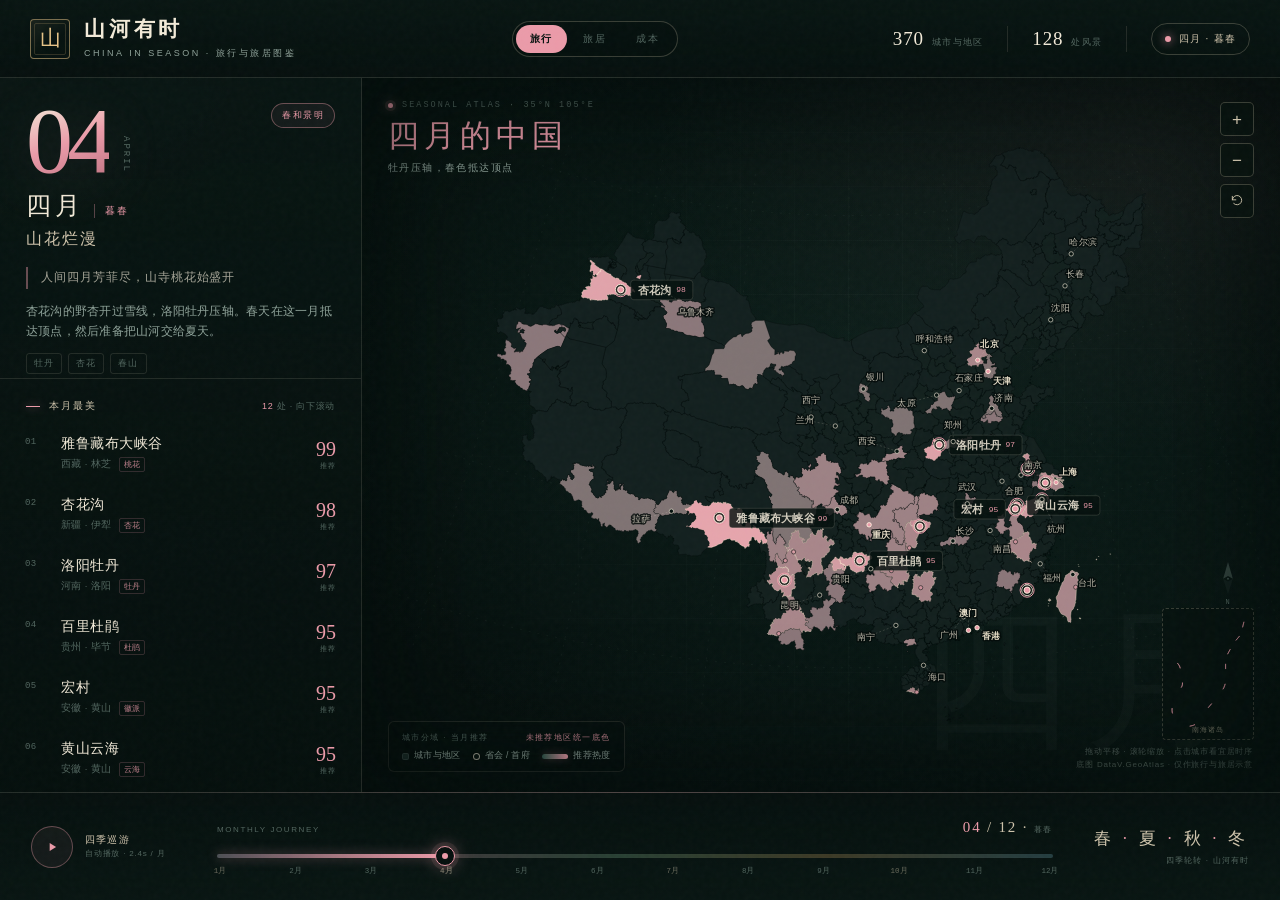
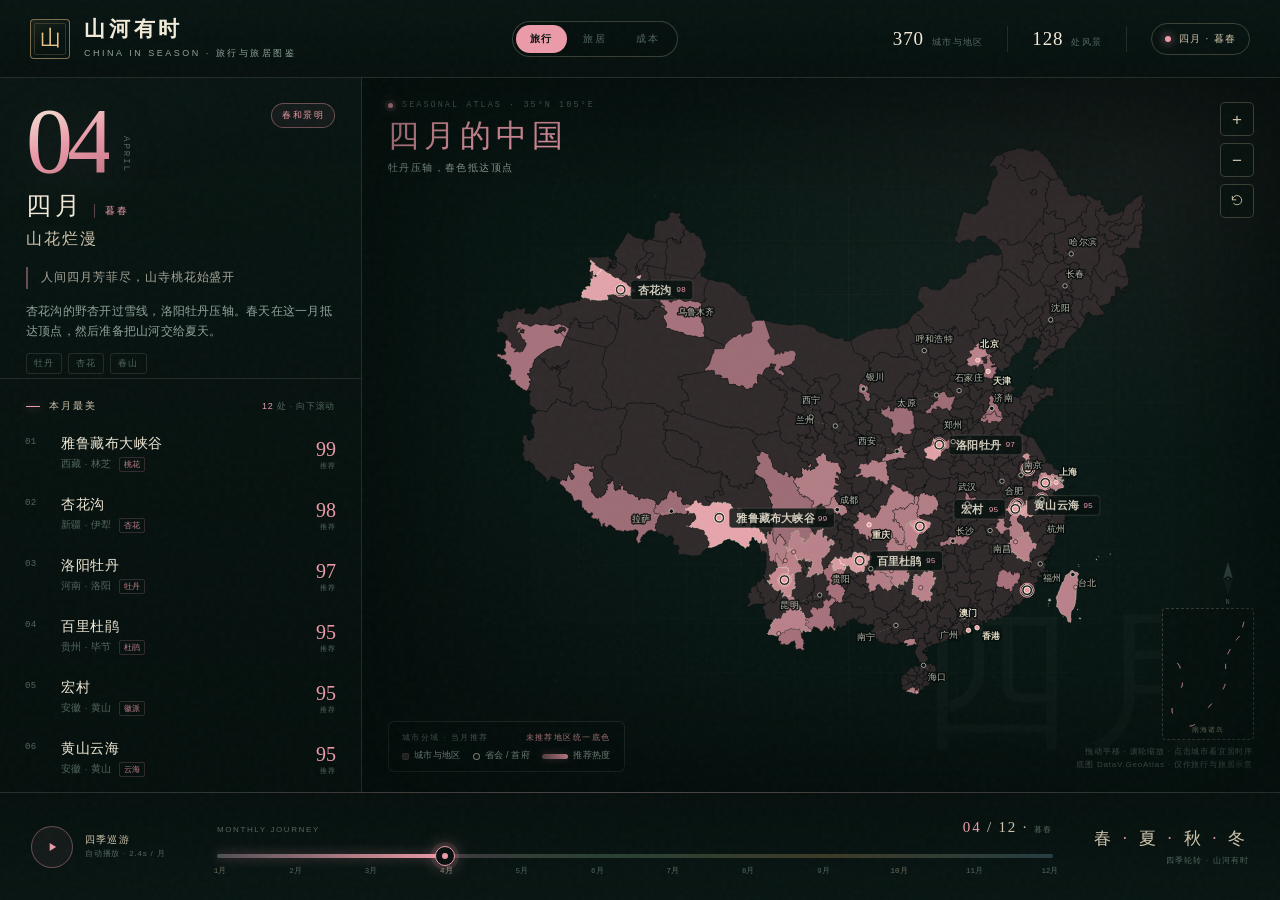
